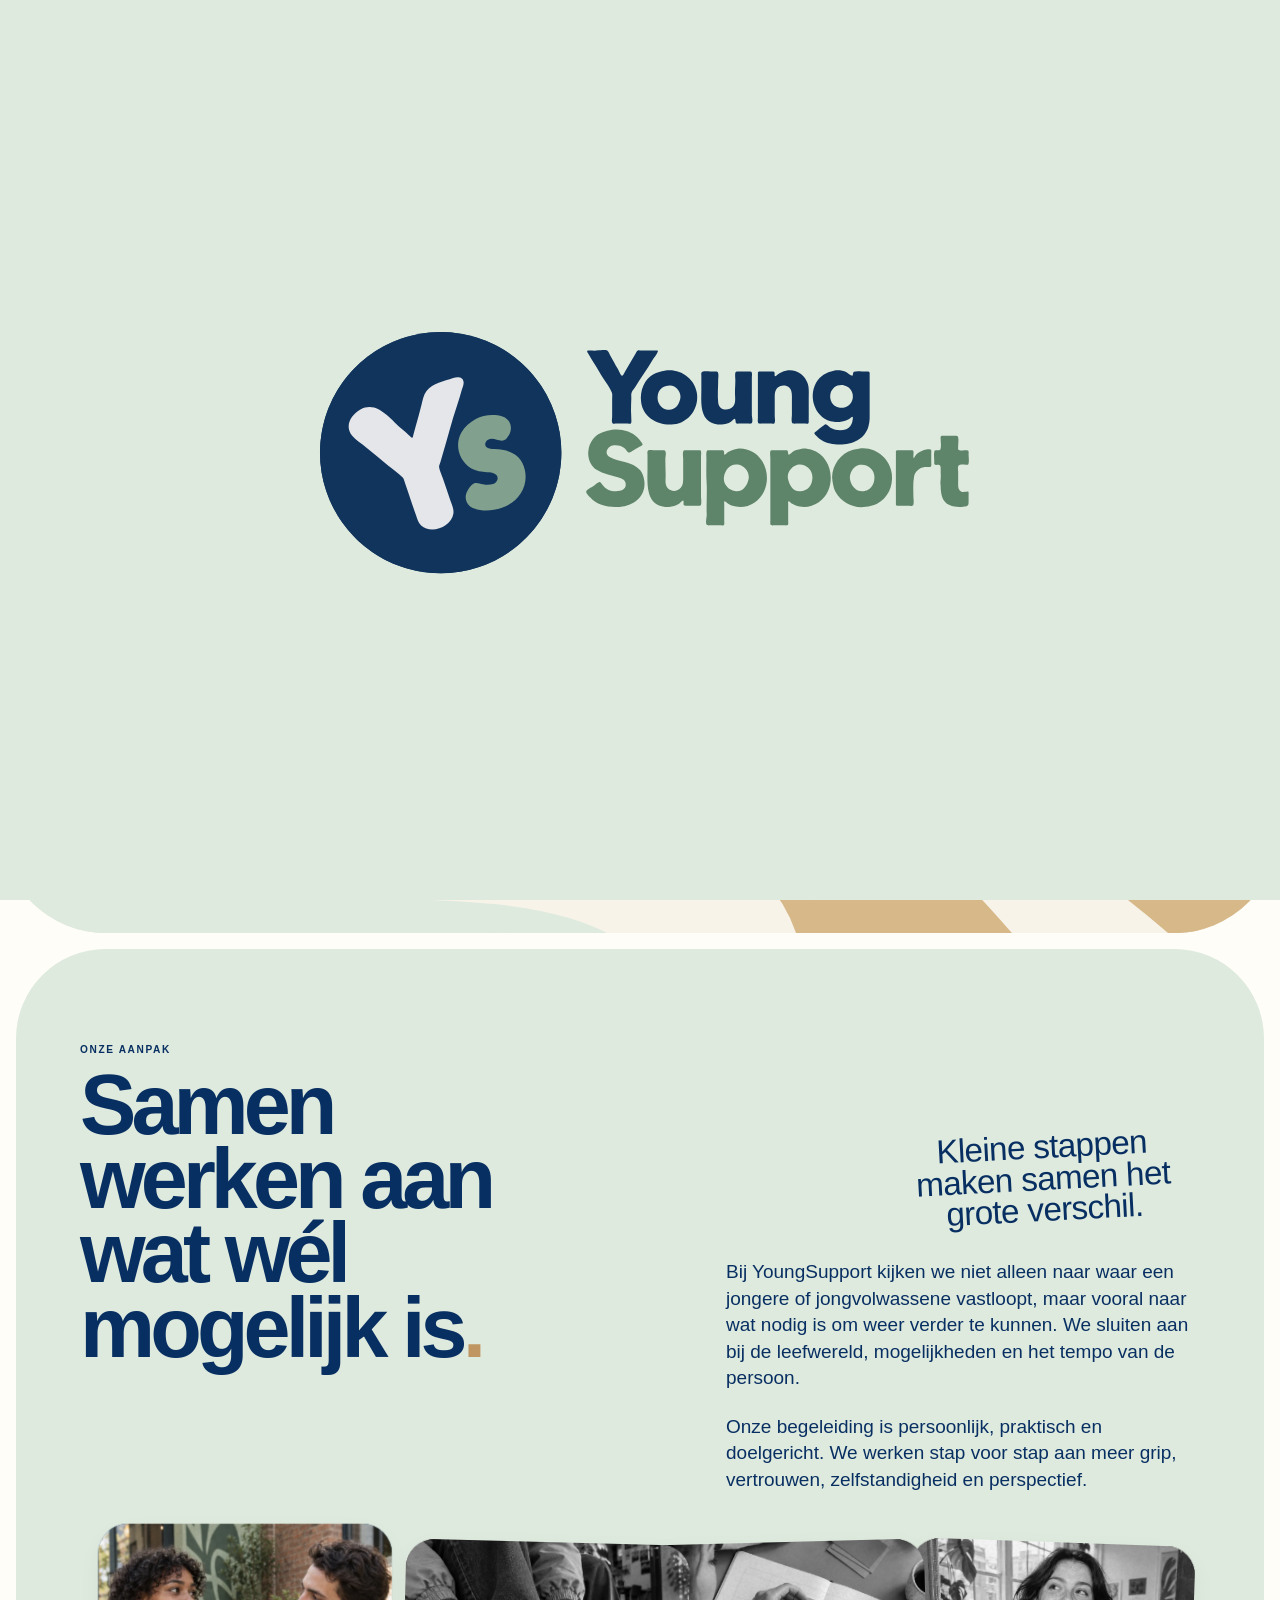
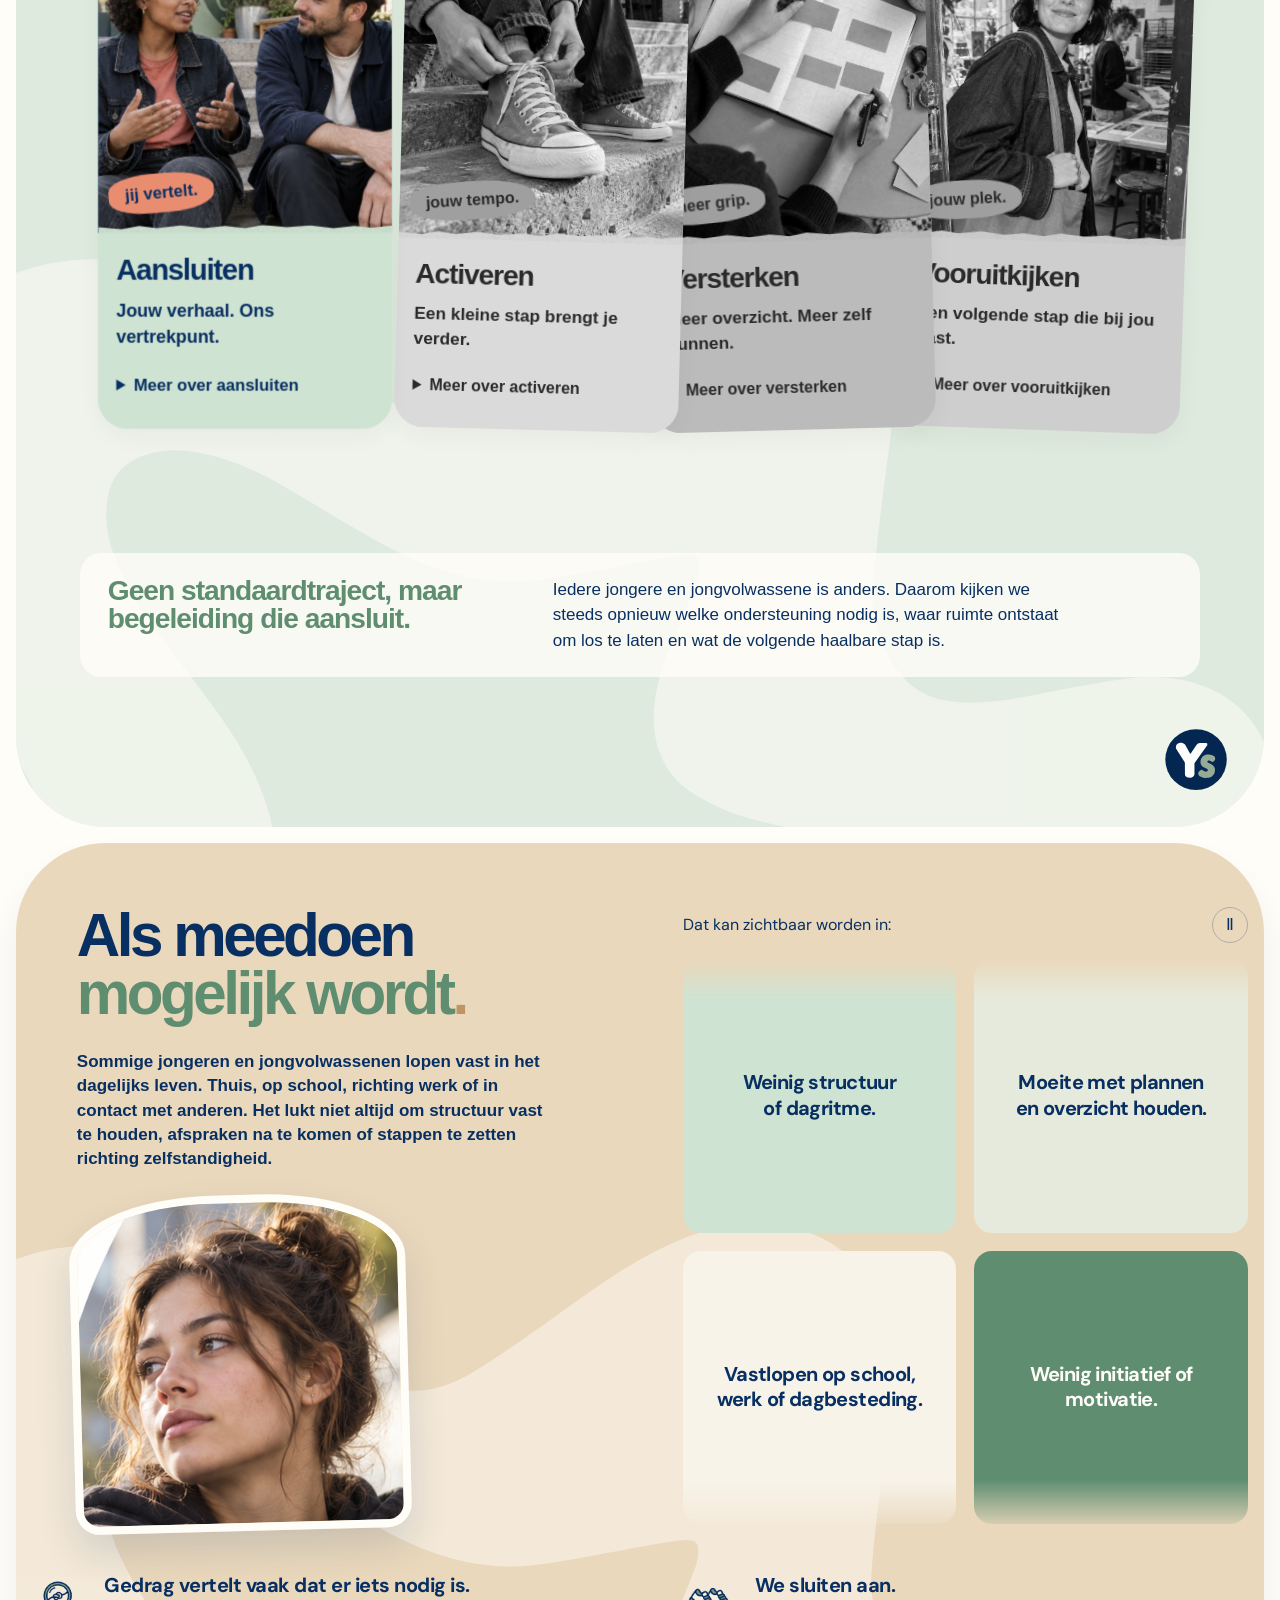
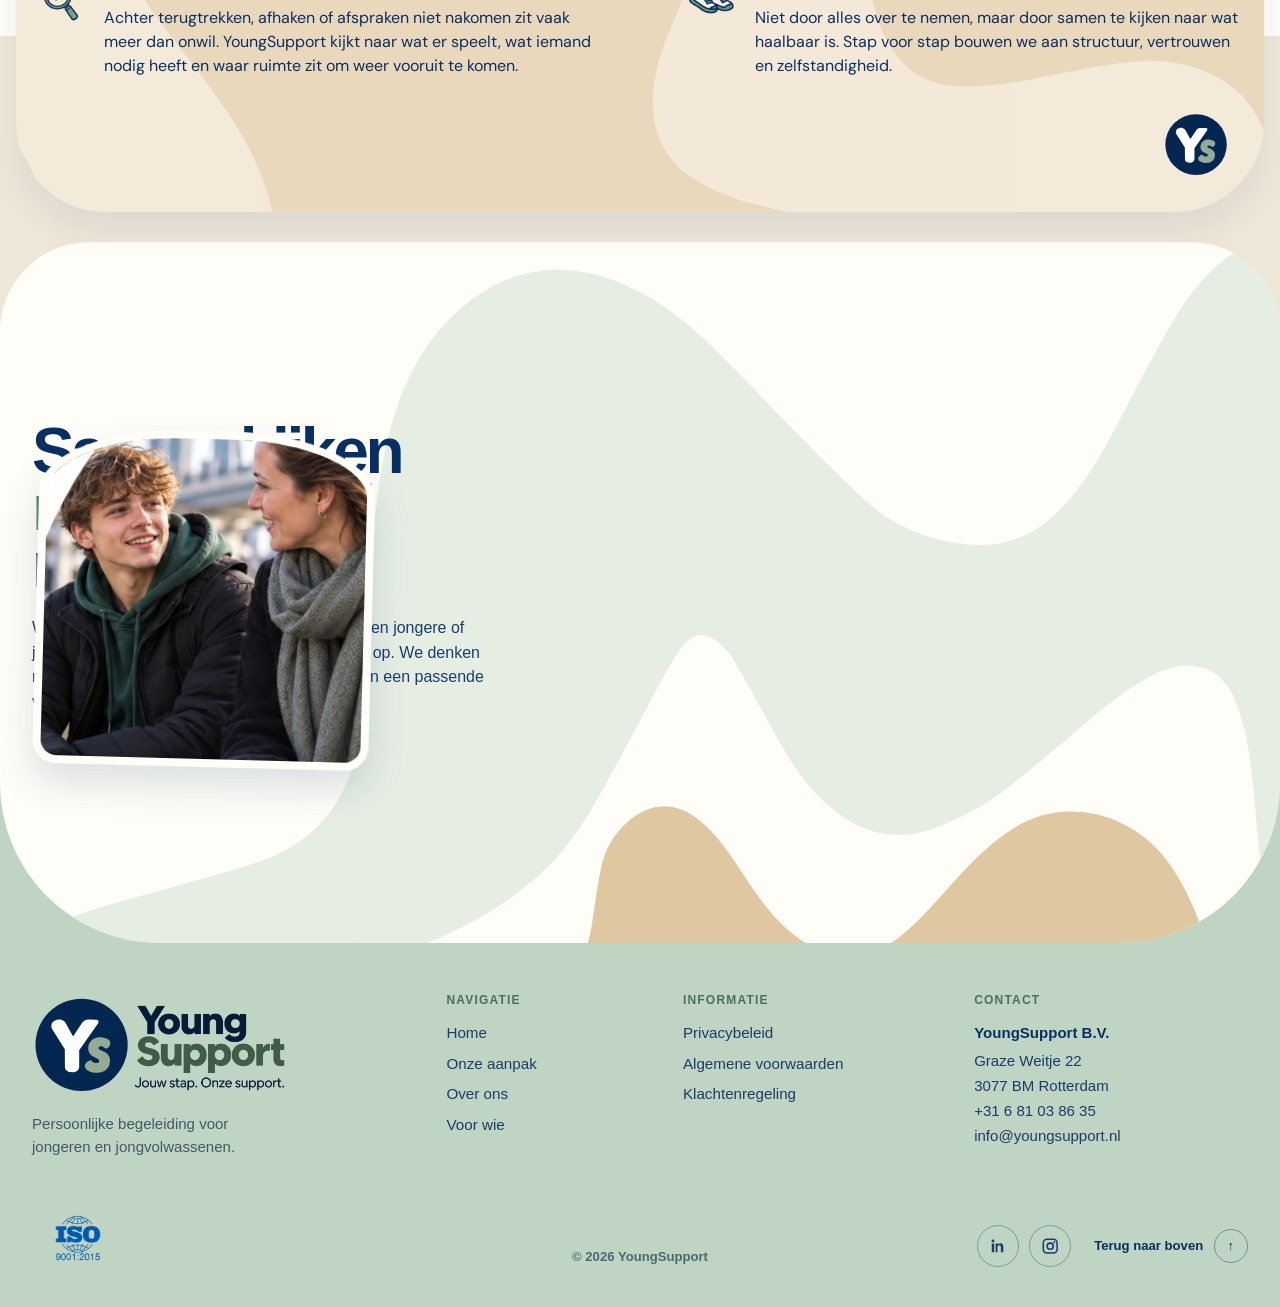
==== young-support-mockup/index.html @ cafa63e6 "Build dedicated mobile drilldown menu" ====
<!DOCTYPE html>

<html data-wf-domain="www.aardvarkbookclub.com" data-wf-page="696173cc00865d1b386e4b14" data-wf-site="696173cb00865d1b386e4af8" lang="en" class="w-mod-js lenis" style="--vw: 12.8px;"><head><meta http-equiv="Content-Type" content="text/html; charset=UTF-8"><style>.wf-force-outline-none[tabindex="-1"]:focus{outline:none;}</style><link href="https://cdn.prod.website-files.com/" rel="preconnect" crossorigin="anonymous"><title>Aardvark Book Club - Unbox stories worth talking about</title><meta content="Pick up to 3 new-release hardcovers every month, delivered right to your door. New releases, gorgeous hardcovers, and zero wandering the aisles required." name="description"><meta content="Aardvark Book Club - Unbox stories worth talking about" property="og:title"><meta content="Pick up to 3 new-release hardcovers every month, delivered right to your door. New releases, gorgeous hardcovers, and zero wandering the aisles required." property="og:description"><meta property="og:image" content="https://young-support-preview.darrylthompson.chatgpt.site/young-support-mockup/young-support-logo-combined-2080.png"><meta content="Aardvark Book Club - Unbox stories worth talking about" name="twitter:title"><meta content="Pick up to 3 new-release hardcovers every month, delivered right to your door. New releases, gorgeous hardcovers, and zero wandering the aisles required." name="twitter:description"><meta property="og:type" content="website"><meta content="summary_large_image" name="twitter:card"><meta content="width=device-width, initial-scale=1" name="viewport"><link href="./site-assets/aardvark-book-club.webflow.shared.3d9712638.min.css" rel="stylesheet" type="text/css" integrity="sha384-PZcSY44KCEXeHzu68xXqSZjOaSGpHbnz38Cj4+HyUYCsz0KguVizAeysXcFT3kyD" crossorigin="anonymous"><script type="text/javascript">!function(o,c){var n=c.documentElement,t=" w-mod-";n.className+=t+"js",("ontouchstart"in o||o.DocumentTouch&&c instanceof DocumentTouch)&&(n.className+=t+"touch")}(window,document);</script><link rel="icon" type="image/svg+xml" href="./young-support-favicon.svg?v=20260918"><link rel="apple-touch-icon" href="./young-support-logo-combined-2080.png"><script type="application/ld+json">
{
  "@context": "https://schema.org",
  "@type": "Organization",
  "name": "Aardvark Book Club",
  "description": "Pick up to 3 new-release hardcovers every month, delivered right to your door. New releases, gorgeous hardcovers, and zero wandering the aisles required.",
  "url": "/",
  "logo": {
    "@type": "ImageObject",
    "url": "https://cdn.prod.website-files.com/696173cb00865d1b386e4af8/696179694070e2fa9eca375f_logo.svg"
  },
  "image": {
    "@type": "ImageObject",
    "url": "https://cdn.prod.website-files.com/696173cb00865d1b386e4af8/69b9afc474f523151b7c0941_package-visual.webp"
  },
  "email": "info@aardvarkbookclub.com",
  "areaServed": [
    "US",
    "CA"
  ],
  "slogan": "Unbox stories worth talking about"
}
</script><link rel="stylesheet" href="./site-assets/54934.css">
<link rel="icon" type="image/svg+xml" href="./young-support-favicon.svg?v=20260914-large1">
<link rel="stylesheet" href="./ys-legal-transition.css?v=logo-continuity1">
<script src="./ys-legal-boot.js?v=20260915-close1"></script>
<link rel="stylesheet" href="./site-assets/lenis.css"><link rel="stylesheet" href="./ys-mockup.css?v=20260921-modular-menu-fill6"><link rel="stylesheet" href="./ys-approved-intro-v1.css?v=20260914-skip1"><link rel="stylesheet" href="./ys-footer.css?v=20260916-mobilephoto1"><link rel="stylesheet" href="./ys-hero-spacing.css?v=20260918-1"><script defer src="./ys-footer-motion.js?v=20260918-shared1"></script></head><body data-barba="wrapper" data-scrolling-started="true" data-page-theme="light"><div class="w-embed"><link rel="stylesheet" href="./site-assets/54934.css"></div><div data-transition-wrap="" class="transition"><div class="transition__shape"><svg xmlns="http://www.w3.org/2000/svg" viewBox="0 0 1080 1080" fill="none" preserveAspectRatio="none" class="transition__svg"><path d="M66.858-19C57.597 196.452 127.164 482.585 206.5 464.5c125.428-28.592 52.293-293.51 200.001-339 568.234-175-241.425 712.6 15.5 803.02C645 1007 629.398 499 810.5 499c113.398 0 106.54 189.465 164.235 429.52 48.005 199.72 89.415 213.09 105.265 173.78" stroke="currentColor" stroke-width="70%" stroke-linecap="round" stroke-linejoin="round" style="stroke-width: 8%; stroke-dashoffset: -3387.57; stroke-dasharray: 0px, 999999px;"></path></svg></div><div data-load-reset="" data-transition-logo="" class="transition__logo" style="opacity: 0; translate: none; rotate: none; scale: none; visibility: hidden; transform: rotate(64deg) scale(0, 0);"><svg xmlns="http://www.w3.org/2000/svg" fill="none" viewBox="0 0 300 300" width="100%" class="transition__logo-svg"><path fill="currentColor" d="m199.994 209.658-36.789-82.687c4.7-11.517 16.632-47.147 4.249-91.594a3.17 3.17 0 0 0-2.26-2.25c-1.085-.27-2.26 0-3.073.9-.362.45-9.943 10.167-16.903 23.214-9.672 17.995-9.491 33.2.452 44.177 10.937 11.967 11.479 20.334 10.846 24.113l-2.079.18c-3.705-7.917-16.089-30.231-46.912-51.825-.813-.54-1.807-.63-2.621-.27-.904.36-1.446 1.26-1.536 2.16-1.176 14.395 2.711 42.377 25.851 45.796 14.553 2.16 19.434 6.299 20.97 8.008-.452 3.059-1.536 7.018-3.706 12.147l-27.297 62.442h-.091c-.09.36-.271.72-.452 1.08l-.361.72c-4.339 9.267-19.976 25.373-26.213 31.671-1.537 1.619-2.621 2.699-2.983 3.149-.361.45-1.446 2.159.633 4.409 2.892 3.149 11.931 7.108 16.179 4.139 1.266-.9 1.989-1.8 2.803-2.88 2.35-3.059 15.004-17.095 35.342-34.73 0 0 6.598-8.188 16.631-9.447h6.056c4.52 0 8.135 1.079 10.214 5.668l3.345 7.648c3.163 7.288 3.163 11.247-7.502 12.956v4.859h43.658v-4.679c-8.859-1.619-10.757-6.478-16.451-19.074m-49.624-27.263c-4.7 0-8.587-3.779-8.587-8.547 0-4.679 3.796-8.548 8.587-8.548 4.7 0 8.587 3.779 8.587 8.548 0 4.678-3.887 8.547-8.587 8.547" style="stroke-width: 8%; stroke-dashoffset: -856.998; stroke-dasharray: 0px, 999999px;"></path><path fill="currentColor" fill-rule="evenodd" d="M153.456 0C238.208 0 300 69.006 300 154.128 300 239.251 238.208 300 153.456 300 68.705 300 0 239.251 0 154.128 0 69.006 68.705 0 153.456 0m85.715 58.863c-51.815-50.528-135.876-51.577-186.636 0S7.633 188.921 59.447 239.45c51.814 50.526 138.641 59.833 189.401 8.256s42.137-138.316-9.677-188.843" clip-rule="evenodd" style="stroke-width: 8%; stroke-dashoffset: -1774.4; stroke-dasharray: 0px, 999999px;"></path></svg></div></div><div data-barba="container" class="page-wrapper" style="opacity: 1; visibility: inherit;"><header data-load-reset="" data-header="" class="header" style="opacity: 1; translate: none; rotate: none; scale: none; transform: translate(0px, 0px);"><div class="header__inner"><div class="header__title"><a href="#top" aria-current="page" class="header__title-link w-inline-block w--current" data-barba-prevent="all"><img width="234" height="59" alt="Aardvark Book Club Logo" src="./site-assets/696179694070e2fa9eca375f_logo.svg" loading="eager" class="header__title-logo"></a></div><nav class="header__nav"><ul role="list" class="header__nav-list w-list-unstyled"><li class="header__nav-list-item"><a data-barba-update="" data-button="" href="./aanmelden/" class="button w-inline-block"><span class="button__bg"></span><span class="button__inner"><span data-button-text="" class="button__text" aria-label="All Books"><span class="split-char" aria-hidden="true" style="translate: none; rotate: none; scale: none; will-change: transform; transform-origin: 50% 50%; transform: translate(0px, 0px); display: inline-block;">A</span><span class="split-char" aria-hidden="true" style="translate: none; rotate: none; scale: none; will-change: transform; transform-origin: 50% 50%; transform: translate(0px, 0px); display: inline-block;">l</span><span class="split-char" aria-hidden="true" style="translate: none; rotate: none; scale: none; will-change: transform; transform-origin: 50% 50%; transform: translate(0px, 0px); display: inline-block;">l</span> <span class="split-char" aria-hidden="true" style="translate: none; rotate: none; scale: none; will-change: transform; transform-origin: 50% 50%; transform: translate(0px, 0px); display: inline-block;">B</span><span class="split-char" aria-hidden="true" style="translate: none; rotate: none; scale: none; will-change: transform; transform-origin: 50% 50%; transform: translate(0px, 0px); display: inline-block;">o</span><span class="split-char" aria-hidden="true" style="translate: none; rotate: none; scale: none; will-change: transform; transform-origin: 50% 50%; transform: translate(0px, 0px); display: inline-block;">o</span><span class="split-char" aria-hidden="true" style="translate: none; rotate: none; scale: none; will-change: transform; transform-origin: 50% 50%; transform: translate(0px, 0px); display: inline-block;">k</span><span class="split-char" aria-hidden="true" style="translate: none; rotate: none; scale: none; will-change: transform; transform-origin: 50% 50%; transform: translate(0px, 0px); display: inline-block;">s</span></span></span></a></li><li class="header__nav-list-item"><a data-barba-update="" data-button="" href="./aanmelden/" class="button w-inline-block"><span class="button__bg"></span><span class="button__inner"><span data-button-text="" class="button__text" aria-label="Gifting"><span class="split-char" aria-hidden="true" style="translate: none; rotate: none; scale: none; will-change: transform; transform-origin: 50% 50%; transform: translate(0px, 0px); display: inline-block;">G</span><span class="split-char" aria-hidden="true" style="translate: none; rotate: none; scale: none; will-change: transform; transform-origin: 50% 50%; transform: translate(0px, 0px); display: inline-block;">i</span><span class="split-char" aria-hidden="true" style="translate: none; rotate: none; scale: none; will-change: transform; transform-origin: 50% 50%; transform: translate(0px, 0px); display: inline-block;">f</span><span class="split-char" aria-hidden="true" style="translate: none; rotate: none; scale: none; will-change: transform; transform-origin: 50% 50%; transform: translate(0px, 0px); display: inline-block;">t</span><span class="split-char" aria-hidden="true" style="translate: none; rotate: none; scale: none; will-change: transform; transform-origin: 50% 50%; transform: translate(0px, 0px); display: inline-block;">i</span><span class="split-char" aria-hidden="true" style="translate: none; rotate: none; scale: none; will-change: transform; transform-origin: 50% 50%; transform: translate(0px, 0px); display: inline-block;">n</span><span class="split-char" aria-hidden="true" style="translate: none; rotate: none; scale: none; will-change: transform; transform-origin: 50% 50%; transform: translate(0px, 0px); display: inline-block;">g</span></span></span></a></li><li class="header__nav-list-item"><a data-barba-update="" data-button="" href="./aanmelden/" class="button w-inline-block"><span class="button__bg"></span><span class="button__inner"><span data-button-text="" class="button__text" aria-label="FAQ"><span class="split-char" aria-hidden="true" style="translate: none; rotate: none; scale: none; will-change: transform; transform-origin: 50% 50%; transform: translate(0px, 0px); display: inline-block;">F</span><span class="split-char" aria-hidden="true" style="translate: none; rotate: none; scale: none; will-change: transform; transform-origin: 50% 50%; transform: translate(0px, 0px); display: inline-block;">A</span><span class="split-char" aria-hidden="true" style="translate: none; rotate: none; scale: none; will-change: transform; transform-origin: 50% 50%; transform: translate(0px, 0px); display: inline-block;">Q</span></span></span></a></li><li class="header__nav-list-item"><a data-button-alt="" data-wf--button-alt--variant="base" href="./aanmelden/" target="_blank" class="button-alt w-inline-block"><span class="button-alt__text-wrap"><span class="button-alt__bg"></span><span class="button-alt__text-outer"><span data-button-alt-text="" class="button-alt__text" aria-label="Log-in / Sign-up"><span class="split-char" aria-hidden="true" style="translate: none; rotate: none; scale: none; will-change: transform; transform-origin: 50% 50%; transform: translate(0px, 0px); display: inline-block;">L</span><span class="split-char" aria-hidden="true" style="translate: none; rotate: none; scale: none; will-change: transform; transform-origin: 50% 50%; transform: translate(0px, 0px); display: inline-block;">o</span><span class="split-char" aria-hidden="true" style="translate: none; rotate: none; scale: none; will-change: transform; transform-origin: 50% 50%; transform: translate(0px, 0px); display: inline-block;">g</span><span class="split-char" aria-hidden="true" style="translate: none; rotate: none; scale: none; will-change: transform; transform-origin: 50% 50%; transform: translate(0px, 0px); display: inline-block;">-</span><span class="split-char" aria-hidden="true" style="translate: none; rotate: none; scale: none; will-change: transform; transform-origin: 50% 50%; transform: translate(0px, 0px); display: inline-block;">i</span><span class="split-char" aria-hidden="true" style="translate: none; rotate: none; scale: none; will-change: transform; transform-origin: 50% 50%; transform: translate(0px, 0px); display: inline-block;">n</span> <span class="split-char" aria-hidden="true" style="translate: none; rotate: none; scale: none; will-change: transform; transform-origin: 50% 50%; transform: translate(0px, 0px); display: inline-block;">/</span> <span class="split-char" aria-hidden="true" style="translate: none; rotate: none; scale: none; will-change: transform; transform-origin: 50% 50%; transform: translate(0px, 0px); display: inline-block;">S</span><span class="split-char" aria-hidden="true" style="translate: none; rotate: none; scale: none; will-change: transform; transform-origin: 50% 50%; transform: translate(0px, 0px); display: inline-block;">i</span><span class="split-char" aria-hidden="true" style="translate: none; rotate: none; scale: none; will-change: transform; transform-origin: 50% 50%; transform: translate(0px, 0px); display: inline-block;">g</span><span class="split-char" aria-hidden="true" style="translate: none; rotate: none; scale: none; will-change: transform; transform-origin: 50% 50%; transform: translate(0px, 0px); display: inline-block;">n</span><span class="split-char" aria-hidden="true" style="translate: none; rotate: none; scale: none; will-change: transform; transform-origin: 50% 50%; transform: translate(0px, 0px); display: inline-block;">-</span><span class="split-char" aria-hidden="true" style="translate: none; rotate: none; scale: none; will-change: transform; transform-origin: 50% 50%; transform: translate(0px, 0px); display: inline-block;">u</span><span class="split-char" aria-hidden="true" style="translate: none; rotate: none; scale: none; will-change: transform; transform-origin: 50% 50%; transform: translate(0px, 0px); display: inline-block;">p</span></span></span></span><span class="button-alt__icon-wrap"><span class="button-alt__bg"></span><span class="button-alt__icon-outer"><svg xmlns="http://www.w3.org/2000/svg" width="100%" viewBox="0 0 14 13" fill="none" aria-hidden="true" class="button-alt__icon"><path d="M13.58 5.66v.845l-5.994 5.66-1.71-2.063a61.427 61.427 0 0 1 4.265-2.988l-.02-.078c-1.828.196-4.107.294-6.387.294H0V4.835h3.734c2.28 0 4.56.098 6.387.294l.02-.059a67.638 67.638 0 0 1-4.265-3.006L7.586 0l5.994 5.66Z" fill="currentColor"></path></svg></span></span></a></li></ul></nav><div class="header__sub"><ul role="list" class="header__sub-list w-list-unstyled"><li class="header__sub-list-item"><div class="lang-switch"><div class="w-locales-list"><div role="list" class="locales-list w-locales-items"><div data-button="" role="listitem" class="w-locales-item"><a data-button-text="" hreflang="en" href="./aanmelden/" aria-current="page" class="link w--current" aria-label="en"><span class="split-char" aria-hidden="true" style="translate: none; rotate: none; scale: none; will-change: transform; transform-origin: 50% 50%; transform: translate(0px, 0px); display: inline-block;">e</span><span class="split-char" aria-hidden="true" style="translate: none; rotate: none; scale: none; will-change: transform; transform-origin: 50% 50%; transform: translate(0px, 0px); display: inline-block;">n</span></a></div></div></div></div></li><li class="header__sub-list-item"><a aria-label="Go to Instagram" data-wf--button-social-instagram--variant="base" href="#" target="_blank" class="button-social w-inline-block"><div class="button-social__inner"><span class="button-social__bg"></span><span class="button-social__icon-outer"><svg xmlns="http://www.w3.org/2000/svg" viewBox="0 0 24 24" fill="none" width="100%" class="button-social__icon"><path d="M7.8 2h8.4C19.4 2 22 4.6 22 7.8v8.4a5.8 5.8 0 0 1-5.8 5.8H7.8C4.6 22 2 19.4 2 16.2V7.8A5.8 5.8 0 0 1 7.8 2Zm-.2 2A3.6 3.6 0 0 0 4 7.6v8.8C4 18.39 5.61 20 7.6 20h8.8a3.6 3.6 0 0 0 3.6-3.6V7.6C20 5.61 18.39 4 16.4 4H7.6Zm9.65 1.5a1.25 1.25 0 1 1 0 2.5 1.25 1.25 0 0 1 0-2.5ZM12 7a5 5 0 1 1 0 10 5 5 0 0 1 0-10Zm0 2a3 3 0 1 0 0 6 3 3 0 0 0 0-6Z" fill="currentColor"></path></svg></span></div></a></li><li class="header__sub-list-item"><a aria-label="Go to TikTok" data-wf--button-social-tiktok--variant="base" href="#" target="_blank" class="button-social w-inline-block"><div class="button-social__inner"><span class="button-social__bg"></span><span class="button-social__icon-outer"><svg xmlns="http://www.w3.org/2000/svg" viewBox="0 0 24 24" fill="none" width="100%" class="button-social__icon"><path d="M16.6 5.82A4.28 4.28 0 0 1 15.54 3h-3.09v12.4a2.59 2.59 0 0 1-2.59 2.5c-1.42 0-2.6-1.16-2.6-2.6 0-1.72 1.66-3.01 3.37-2.48V9.66c-3.45-.46-6.47 2.22-6.47 5.64 0 3.33 2.76 5.7 5.69 5.7 3.14 0 5.69-2.55 5.69-5.7V9.01a7.35 7.35 0 0 0 4.3 1.38V7.3s-1.88.09-3.24-1.48Z" fill="currentColor"></path></svg></span></div></a></li></ul></div><div class="header__menu-toggle"><button data-button-alt="" type="button" data-menu-toggle="" class="button-alt is--menu-toggle"><span class="button-alt__text-wrap"><span class="button-alt__bg"></span><span class="button-alt__text-outer"><span data-button-alt-text="" class="button-alt__text" aria-label="Menu"><span class="split-char" aria-hidden="true" style="translate: none; rotate: none; scale: none; will-change: transform; transform-origin: 50% 50%; transform: translate(0px, 0px); display: inline-block;">M</span><span class="split-char" aria-hidden="true" style="translate: none; rotate: none; scale: none; will-change: transform; transform-origin: 50% 50%; transform: translate(0px, 0px); display: inline-block;">e</span><span class="split-char" aria-hidden="true" style="translate: none; rotate: none; scale: none; will-change: transform; transform-origin: 50% 50%; transform: translate(0px, 0px); display: inline-block;">n</span><span class="split-char" aria-hidden="true" style="translate: none; rotate: none; scale: none; will-change: transform; transform-origin: 50% 50%; transform: translate(0px, 0px); display: inline-block;">u</span></span></span></span><span class="button-alt__icon-wrap"><span class="button-alt__bg"></span><span class="button-alt__icon-outer"><svg xmlns="http://www.w3.org/2000/svg" width="100%" fill="none" aria-hidden="true" class="button-alt__icon is--menu-toggle"><path stroke="currentColor" stroke-linecap="round" stroke-linejoin="round" stroke-width="2" d="M7 6h10M4 12h16H7m0 6h10"></path></svg></span></span></button></div></div></header><div data-menu="" data-lenis-prevent="" data-menu-open="" class="menu"><div class="menu__inner"><div class="menu__container"><div class="menu__bg"><svg xmlns="http://www.w3.org/2000/svg" width="100%" fill="none" viewBox="0 0 386 712" class="menu__bg-svg"><path fill="currentColor" d="M115.415-56.646c27.361-10.951 55.489-16.17 84.985-10.076 40.714 8.42 64.637 33.98 75.035 73.257 9.349 35.348 3.777 70.616-.769 105.961-4.86 37.766-10.042 75.565-12.734 113.514-1.993 28.09 5.481 54.869 20.638 79.162 14.419 23.106 34.405 37.375 61.693 41.433 30.041 4.465 59.172-.835 88.412-6.653 26.135-5.192 52.289-10.684 78.69-13.939 22.265-2.747 44.838-1.383 65.775 8.431 38.064 17.842 51.287 57.852 44.901 96.147-5.782 34.664-24.948 61.621-49.555 85.474-26.279 25.482-57.556 44.224-87.22 65.142-28.385 20.025-55.476 41.366-73.798 71.673-9.327 15.437-16.063 31.796-14.646 50.393 2.044 26.803 18.243 46.689 45.101 55.529a130 130 0 0 0 4.836 1.485l-139.704 55.662a1143 1143 0 0 1-16.076-9.954c-23.207-14.664-45.445-30.911-63.44-51.988-21.556-25.244-32.204-53.705-17.969-85.831 6.78-15.297 16.202-30.236 27.474-42.541 21.248-23.189 45.199-43.868 67.023-66.553 10.99-11.421 21.425-24.013 29.233-37.716 15.33-26.925 5.653-54.263-21.962-68.343-17.177-8.762-35.531-13.481-54.297-17.195-27.909-5.514-56.046-10.232-83.497-17.516-15.707-4.173-31.138-11.277-45.104-19.692-22.108-13.327-29.728-34.941-28.254-60.155 1.445-24.649 11.284-46.711 20.765-68.939 5.78-13.545 11.193-27.25 16.537-40.967 1.371-3.514 2.093-7.336 2.693-11.083 3.859-24.009-7.353-38.23-31.777-36.443-20.635 1.512-40.986 6.805-61.477 10.321-25.248 4.332-50.38 9.871-75.818 12.53-15.074 1.576-29.77 1.044-44.109-1.173V63.588q.326-.19.651-.383c28.317-16.804 55.126-36.258 81.9-55.513 33.66-24.207 67.019-48.8 105.864-64.338"></path></svg></div><div class="menu__content"><header class="menu__header"><a href="#top" aria-current="page" class="menu__header-title-link w-inline-block w--current" data-barba-prevent="all"><img width="234" height="59" alt="Aardvark Book Club Logo" src="./site-assets/696179694070e2fa9eca375f_logo.svg" loading="eager" class="menu__header-title-logo"></a><div class="menu__close"><button data-button-alt="" type="button" data-menu-close="" class="button-alt is--menu-toggle"><span class="button-alt__icon-wrap"><span class="button-alt__bg"></span><span class="button-alt__icon-outer"><svg xmlns="http://www.w3.org/2000/svg" width="100%" fill="none" aria-hidden="true" class="button-alt__icon is--menu-toggle"><path fill="currentColor" d="m12 13.4-4.9 4.9a.95.95 0 0 1-.7.275.95.95 0 0 1-.7-.275.95.95 0 0 1-.275-.7q0-.425.275-.7l4.9-4.9-4.9-4.9a.95.95 0 0 1-.275-.7q0-.425.275-.7a.95.95 0 0 1 .7-.275q.425 0 .7.275l4.9 4.9 4.9-4.9a.95.95 0 0 1 .7-.275q.425 0 .7.275a.95.95 0 0 1 .275.7.95.95 0 0 1-.275.7L13.4 12l4.9 4.9a.95.95 0 0 1 .275.7.95.95 0 0 1-.275.7.95.95 0 0 1-.7.275.95.95 0 0 1-.7-.275z"></path></svg></span></span></button></div></header><nav class="menu__nav"><ul role="list" class="menu__nav-list w-list-unstyled"><li class="menu__nav-list-item"><a data-button="" href="./aanmelden/" class="button w-inline-block"><span class="button__bg"></span><span class="button__inner"><span data-button-text="" class="button__text" aria-label="All Books"><span class="split-char" aria-hidden="true" style="translate: none; rotate: none; scale: none; will-change: transform; transform-origin: 50% 50%; transform: translate(0px, 0px); display: inline-block;">A</span><span class="split-char" aria-hidden="true" style="translate: none; rotate: none; scale: none; will-change: transform; transform-origin: 50% 50%; transform: translate(0px, 0px); display: inline-block;">l</span><span class="split-char" aria-hidden="true" style="translate: none; rotate: none; scale: none; will-change: transform; transform-origin: 50% 50%; transform: translate(0px, 0px); display: inline-block;">l</span> <span class="split-char" aria-hidden="true" style="translate: none; rotate: none; scale: none; will-change: transform; transform-origin: 50% 50%; transform: translate(0px, 0px); display: inline-block;">B</span><span class="split-char" aria-hidden="true" style="translate: none; rotate: none; scale: none; will-change: transform; transform-origin: 50% 50%; transform: translate(0px, 0px); display: inline-block;">o</span><span class="split-char" aria-hidden="true" style="translate: none; rotate: none; scale: none; will-change: transform; transform-origin: 50% 50%; transform: translate(0px, 0px); display: inline-block;">o</span><span class="split-char" aria-hidden="true" style="translate: none; rotate: none; scale: none; will-change: transform; transform-origin: 50% 50%; transform: translate(0px, 0px); display: inline-block;">k</span><span class="split-char" aria-hidden="true" style="translate: none; rotate: none; scale: none; will-change: transform; transform-origin: 50% 50%; transform: translate(0px, 0px); display: inline-block;">s</span></span></span></a></li><li class="menu__nav-list-item"><a data-button="" href="./aanmelden/" class="button w-inline-block"><span class="button__bg"></span><span class="button__inner"><span data-button-text="" class="button__text" aria-label="Gifting"><span class="split-char" aria-hidden="true" style="translate: none; rotate: none; scale: none; will-change: transform; transform-origin: 50% 50%; transform: translate(0px, 0px); display: inline-block;">G</span><span class="split-char" aria-hidden="true" style="translate: none; rotate: none; scale: none; will-change: transform; transform-origin: 50% 50%; transform: translate(0px, 0px); display: inline-block;">i</span><span class="split-char" aria-hidden="true" style="translate: none; rotate: none; scale: none; will-change: transform; transform-origin: 50% 50%; transform: translate(0px, 0px); display: inline-block;">f</span><span class="split-char" aria-hidden="true" style="translate: none; rotate: none; scale: none; will-change: transform; transform-origin: 50% 50%; transform: translate(0px, 0px); display: inline-block;">t</span><span class="split-char" aria-hidden="true" style="translate: none; rotate: none; scale: none; will-change: transform; transform-origin: 50% 50%; transform: translate(0px, 0px); display: inline-block;">i</span><span class="split-char" aria-hidden="true" style="translate: none; rotate: none; scale: none; will-change: transform; transform-origin: 50% 50%; transform: translate(0px, 0px); display: inline-block;">n</span><span class="split-char" aria-hidden="true" style="translate: none; rotate: none; scale: none; will-change: transform; transform-origin: 50% 50%; transform: translate(0px, 0px); display: inline-block;">g</span></span></span></a></li><li class="menu__nav-list-item"><a data-button="" href="./aanmelden/" class="button w-inline-block"><span class="button__bg"></span><span class="button__inner"><span data-button-text="" class="button__text" aria-label="FAQ"><span class="split-char" aria-hidden="true" style="translate: none; rotate: none; scale: none; will-change: transform; transform-origin: 50% 50%; transform: translate(0px, 0px); display: inline-block;">F</span><span class="split-char" aria-hidden="true" style="translate: none; rotate: none; scale: none; will-change: transform; transform-origin: 50% 50%; transform: translate(0px, 0px); display: inline-block;">A</span><span class="split-char" aria-hidden="true" style="translate: none; rotate: none; scale: none; will-change: transform; transform-origin: 50% 50%; transform: translate(0px, 0px); display: inline-block;">Q</span></span></span></a></li></ul></nav><footer class="menu__footer"><div class="menu__sub"><ul role="list" class="menu__sub-list w-list-unstyled"><li class="header__sub-list-item"><div class="lang-switch"><div class="w-locales-list"><div role="list" class="locales-list w-locales-items"><div data-button="" role="listitem" class="w-locales-item"><a data-button-text="" hreflang="en" href="./aanmelden/" aria-current="page" class="link w--current" aria-label="en"><span class="split-char" aria-hidden="true" style="translate: none; rotate: none; scale: none; will-change: transform; transform-origin: 50% 50%; transform: translate(0px, 0px); display: inline-block;">e</span><span class="split-char" aria-hidden="true" style="translate: none; rotate: none; scale: none; will-change: transform; transform-origin: 50% 50%; transform: translate(0px, 0px); display: inline-block;">n</span></a></div></div></div></div></li><li class="menu__sub-list-item"><a aria-label="Go to Instagram" data-wf--button-social-instagram--variant="base" href="#" target="_blank" class="button-social w-inline-block"><div class="button-social__inner"><span class="button-social__bg"></span><span class="button-social__icon-outer"><svg xmlns="http://www.w3.org/2000/svg" viewBox="0 0 24 24" fill="none" width="100%" class="button-social__icon"><path d="M7.8 2h8.4C19.4 2 22 4.6 22 7.8v8.4a5.8 5.8 0 0 1-5.8 5.8H7.8C4.6 22 2 19.4 2 16.2V7.8A5.8 5.8 0 0 1 7.8 2Zm-.2 2A3.6 3.6 0 0 0 4 7.6v8.8C4 18.39 5.61 20 7.6 20h8.8a3.6 3.6 0 0 0 3.6-3.6V7.6C20 5.61 18.39 4 16.4 4H7.6Zm9.65 1.5a1.25 1.25 0 1 1 0 2.5 1.25 1.25 0 0 1 0-2.5ZM12 7a5 5 0 1 1 0 10 5 5 0 0 1 0-10Zm0 2a3 3 0 1 0 0 6 3 3 0 0 0 0-6Z" fill="currentColor"></path></svg></span></div></a></li><li class="menu__sub-list-item"><a aria-label="Go to TikTok" data-wf--button-social-tiktok--variant="base" href="#" target="_blank" class="button-social w-inline-block"><div class="button-social__inner"><span class="button-social__bg"></span><span class="button-social__icon-outer"><svg xmlns="http://www.w3.org/2000/svg" viewBox="0 0 24 24" fill="none" width="100%" class="button-social__icon"><path d="M16.6 5.82A4.28 4.28 0 0 1 15.54 3h-3.09v12.4a2.59 2.59 0 0 1-2.59 2.5c-1.42 0-2.6-1.16-2.6-2.6 0-1.72 1.66-3.01 3.37-2.48V9.66c-3.45-.46-6.47 2.22-6.47 5.64 0 3.33 2.76 5.7 5.69 5.7 3.14 0 5.69-2.55 5.69-5.7V9.01a7.35 7.35 0 0 0 4.3 1.38V7.3s-1.88.09-3.24-1.48Z" fill="currentColor"></path></svg></span></div></a></li></ul></div><div class="menu__login"><a data-button-alt="" data-wf--button-alt--variant="base" href="./aanmelden/" target="_blank" class="button-alt w-inline-block"><span class="button-alt__text-wrap"><span class="button-alt__bg"></span><span class="button-alt__text-outer"><span data-button-alt-text="" class="button-alt__text" aria-label="Log-in / Sign-up"><span class="split-char" aria-hidden="true" style="translate: none; rotate: none; scale: none; will-change: transform; transform-origin: 50% 50%; transform: translate(0px, 0px); display: inline-block;">L</span><span class="split-char" aria-hidden="true" style="translate: none; rotate: none; scale: none; will-change: transform; transform-origin: 50% 50%; transform: translate(0px, 0px); display: inline-block;">o</span><span class="split-char" aria-hidden="true" style="translate: none; rotate: none; scale: none; will-change: transform; transform-origin: 50% 50%; transform: translate(0px, 0px); display: inline-block;">g</span><span class="split-char" aria-hidden="true" style="translate: none; rotate: none; scale: none; will-change: transform; transform-origin: 50% 50%; transform: translate(0px, 0px); display: inline-block;">-</span><span class="split-char" aria-hidden="true" style="translate: none; rotate: none; scale: none; will-change: transform; transform-origin: 50% 50%; transform: translate(0px, 0px); display: inline-block;">i</span><span class="split-char" aria-hidden="true" style="translate: none; rotate: none; scale: none; will-change: transform; transform-origin: 50% 50%; transform: translate(0px, 0px); display: inline-block;">n</span> <span class="split-char" aria-hidden="true" style="translate: none; rotate: none; scale: none; will-change: transform; transform-origin: 50% 50%; transform: translate(0px, 0px); display: inline-block;">/</span> <span class="split-char" aria-hidden="true" style="translate: none; rotate: none; scale: none; will-change: transform; transform-origin: 50% 50%; transform: translate(0px, 0px); display: inline-block;">S</span><span class="split-char" aria-hidden="true" style="translate: none; rotate: none; scale: none; will-change: transform; transform-origin: 50% 50%; transform: translate(0px, 0px); display: inline-block;">i</span><span class="split-char" aria-hidden="true" style="translate: none; rotate: none; scale: none; will-change: transform; transform-origin: 50% 50%; transform: translate(0px, 0px); display: inline-block;">g</span><span class="split-char" aria-hidden="true" style="translate: none; rotate: none; scale: none; will-change: transform; transform-origin: 50% 50%; transform: translate(0px, 0px); display: inline-block;">n</span><span class="split-char" aria-hidden="true" style="translate: none; rotate: none; scale: none; will-change: transform; transform-origin: 50% 50%; transform: translate(0px, 0px); display: inline-block;">-</span><span class="split-char" aria-hidden="true" style="translate: none; rotate: none; scale: none; will-change: transform; transform-origin: 50% 50%; transform: translate(0px, 0px); display: inline-block;">u</span><span class="split-char" aria-hidden="true" style="translate: none; rotate: none; scale: none; will-change: transform; transform-origin: 50% 50%; transform: translate(0px, 0px); display: inline-block;">p</span></span></span></span><span class="button-alt__icon-wrap"><span class="button-alt__bg"></span><span class="button-alt__icon-outer"><svg xmlns="http://www.w3.org/2000/svg" width="100%" viewBox="0 0 14 13" fill="none" aria-hidden="true" class="button-alt__icon"><path d="M13.58 5.66v.845l-5.994 5.66-1.71-2.063a61.427 61.427 0 0 1 4.265-2.988l-.02-.078c-1.828.196-4.107.294-6.387.294H0V4.835h3.734c2.28 0 4.56.098 6.387.294l.02-.059a67.638 67.638 0 0 1-4.265-3.006L7.586 0l5.994 5.66Z" fill="currentColor"></path></svg></span></span></a></div></footer></div></div><div class="menu__backdrop"></div></div></div><main class="main"><section data-intro-home="" class="hero is--bg-yellow"><div data-load-reset="" class="hero__container u-container" style="opacity: 1;"><div class="hero__inner"><div data-hero-content="" class="hero__content"><div class="hero__header"><h1 data-hero-title="" class="hero__title u-heading-xxl" aria-label="Unbox stories worth talking about"><span class="split-word" aria-hidden="true" style="translate: none; rotate: none; scale: none; opacity: 1; transform-origin: 0% 0%; transform: translate(0px, 0px); display: inline-block; will-change: transform;">Unbox</span> <span class="split-word" aria-hidden="true" style="translate: none; rotate: none; scale: none; opacity: 1; transform-origin: 0% 0%; transform: translate(0px, 0px); display: inline-block; will-change: transform;">stories</span> <span class="split-word" aria-hidden="true" style="translate: none; rotate: none; scale: none; opacity: 1; transform-origin: 0% 0%; transform: translate(0px, 0px); display: inline-block; will-change: transform;">worth</span> <span class="split-word" aria-hidden="true" style="translate: none; rotate: none; scale: none; opacity: 1; transform-origin: 0% 0%; transform: translate(0px, 0px); display: inline-block; will-change: transform;">talking</span> <span class="split-word" aria-hidden="true" style="translate: none; rotate: none; scale: none; opacity: 1; transform-origin: 0% 0%; transform: translate(0px, 0px); display: inline-block; will-change: transform;">about</span></h1><p data-hero-paragraph="" class="hero__paragraph u-paragraph-regular" style="translate: none; rotate: none; scale: none; transform: translate(0px, 0em); opacity: 1;">Join the book club that’s anything but traditional. Choose up to 3 new reads every month, delivered to your door. Then dive into the stories, and the conversations.</p></div><a data-button-alt="" data-wf--button-alt--variant="base" href="./aanmelden/" target="_blank" class="button-alt w-inline-block" style="translate: none; rotate: none; scale: none; transform: translate(0px, 0em); opacity: 1;"><span class="button-alt__text-wrap"><span class="button-alt__bg"></span><span class="button-alt__text-outer"><span data-button-alt-text="" class="button-alt__text" aria-label="Log-in / Sign-up now"><span class="split-char" aria-hidden="true" style="translate: none; rotate: none; scale: none; will-change: transform; transform-origin: 50% 50%; transform: translate(0px, 0px); display: inline-block;">L</span><span class="split-char" aria-hidden="true" style="translate: none; rotate: none; scale: none; will-change: transform; transform-origin: 50% 50%; transform: translate(0px, 0px); display: inline-block;">o</span><span class="split-char" aria-hidden="true" style="translate: none; rotate: none; scale: none; will-change: transform; transform-origin: 50% 50%; transform: translate(0px, 0px); display: inline-block;">g</span><span class="split-char" aria-hidden="true" style="translate: none; rotate: none; scale: none; will-change: transform; transform-origin: 50% 50%; transform: translate(0px, 0px); display: inline-block;">-</span><span class="split-char" aria-hidden="true" style="translate: none; rotate: none; scale: none; will-change: transform; transform-origin: 50% 50%; transform: translate(0px, 0px); display: inline-block;">i</span><span class="split-char" aria-hidden="true" style="translate: none; rotate: none; scale: none; will-change: transform; transform-origin: 50% 50%; transform: translate(0px, 0px); display: inline-block;">n</span> <span class="split-char" aria-hidden="true" style="translate: none; rotate: none; scale: none; will-change: transform; transform-origin: 50% 50%; transform: translate(0px, 0px); display: inline-block;">/</span> <span class="split-char" aria-hidden="true" style="translate: none; rotate: none; scale: none; will-change: transform; transform-origin: 50% 50%; transform: translate(0px, 0px); display: inline-block;">S</span><span class="split-char" aria-hidden="true" style="translate: none; rotate: none; scale: none; will-change: transform; transform-origin: 50% 50%; transform: translate(0px, 0px); display: inline-block;">i</span><span class="split-char" aria-hidden="true" style="translate: none; rotate: none; scale: none; will-change: transform; transform-origin: 50% 50%; transform: translate(0px, 0px); display: inline-block;">g</span><span class="split-char" aria-hidden="true" style="translate: none; rotate: none; scale: none; will-change: transform; transform-origin: 50% 50%; transform: translate(0px, 0px); display: inline-block;">n</span><span class="split-char" aria-hidden="true" style="translate: none; rotate: none; scale: none; will-change: transform; transform-origin: 50% 50%; transform: translate(0px, 0px); display: inline-block;">-</span><span class="split-char" aria-hidden="true" style="translate: none; rotate: none; scale: none; will-change: transform; transform-origin: 50% 50%; transform: translate(0px, 0px); display: inline-block;">u</span><span class="split-char" aria-hidden="true" style="translate: none; rotate: none; scale: none; will-change: transform; transform-origin: 50% 50%; transform: translate(0px, 0px); display: inline-block;">p</span> <span class="split-char" aria-hidden="true" style="translate: none; rotate: none; scale: none; will-change: transform; transform-origin: 50% 50%; transform: translate(0px, 0px); display: inline-block;">n</span><span class="split-char" aria-hidden="true" style="translate: none; rotate: none; scale: none; will-change: transform; transform-origin: 50% 50%; transform: translate(0px, 0px); display: inline-block;">o</span><span class="split-char" aria-hidden="true" style="translate: none; rotate: none; scale: none; will-change: transform; transform-origin: 50% 50%; transform: translate(0px, 0px); display: inline-block;">w</span></span></span></span><span class="button-alt__icon-wrap"><span class="button-alt__bg"></span><span class="button-alt__icon-outer"><svg xmlns="http://www.w3.org/2000/svg" width="100%" viewBox="0 0 14 13" fill="none" aria-hidden="true" class="button-alt__icon"><path d="M13.58 5.66v.845l-5.994 5.66-1.71-2.063a61.427 61.427 0 0 1 4.265-2.988l-.02-.078c-1.828.196-4.107.294-6.387.294H0V4.835h3.734c2.28 0 4.56.098 6.387.294l.02-.059a67.638 67.638 0 0 1-4.265-3.006L7.586 0l5.994 5.66Z" fill="currentColor"></path></svg></span></span></a><div class="hero__text-wrap"><div class="hero__text-outer"><p data-hero-handwritten-text="" class="hero__text u-handwritten-regular" aria-label="Shipping to the USA &amp; Canada"><span class="split-word" aria-hidden="true" style="display: inline-block;"><span class="split-char" aria-hidden="true" style="translate: none; rotate: none; scale: none; transform: translate(0em, 0em); opacity: 1; display: inline-block;">S</span><span class="split-char" aria-hidden="true" style="translate: none; rotate: none; scale: none; transform: translate(0em, 0em); opacity: 1; display: inline-block;">h</span><span class="split-char" aria-hidden="true" style="translate: none; rotate: none; scale: none; transform: translate(0em, 0em); opacity: 1; display: inline-block;">i</span><span class="split-char" aria-hidden="true" style="translate: none; rotate: none; scale: none; transform: translate(0em, 0em); opacity: 1; display: inline-block;">p</span><span class="split-char" aria-hidden="true" style="translate: none; rotate: none; scale: none; transform: translate(0em, 0em); opacity: 1; display: inline-block;">p</span><span class="split-char" aria-hidden="true" style="translate: none; rotate: none; scale: none; transform: translate(0em, 0em); opacity: 1; display: inline-block;">i</span><span class="split-char" aria-hidden="true" style="translate: none; rotate: none; scale: none; transform: translate(0em, 0em); opacity: 1; display: inline-block;">n</span><span class="split-char" aria-hidden="true" style="translate: none; rotate: none; scale: none; transform: translate(0em, 0em); opacity: 1; display: inline-block;">g</span></span> <span class="split-word" aria-hidden="true" style="display: inline-block;"><span class="split-char" aria-hidden="true" style="translate: none; rotate: none; scale: none; transform: translate(0em, 0em); opacity: 1; display: inline-block;">t</span><span class="split-char" aria-hidden="true" style="translate: none; rotate: none; scale: none; transform: translate(0em, 0em); opacity: 1; display: inline-block;">o</span></span> <span class="split-word" aria-hidden="true" style="display: inline-block;"><span class="split-char" aria-hidden="true" style="translate: none; rotate: none; scale: none; transform: translate(0em, 0em); opacity: 1; display: inline-block;">t</span><span class="split-char" aria-hidden="true" style="translate: none; rotate: none; scale: none; transform: translate(0em, 0em); opacity: 1; display: inline-block;">h</span><span class="split-char" aria-hidden="true" style="translate: none; rotate: none; scale: none; transform: translate(0em, 0em); opacity: 1; display: inline-block;">e</span></span> <span class="split-word" aria-hidden="true" style="display: inline-block;"><span class="split-char" aria-hidden="true" style="translate: none; rotate: none; scale: none; transform: translate(0em, 0em); opacity: 1; display: inline-block;">U</span><span class="split-char" aria-hidden="true" style="translate: none; rotate: none; scale: none; transform: translate(0em, 0em); opacity: 1; display: inline-block;">S</span><span class="split-char" aria-hidden="true" style="translate: none; rotate: none; scale: none; transform: translate(0em, 0em); opacity: 1; display: inline-block;">A</span></span> <span class="split-word" aria-hidden="true" style="display: inline-block;"><span class="split-char" aria-hidden="true" style="translate: none; rotate: none; scale: none; transform: translate(0em, 0em); opacity: 1; display: inline-block;">&amp;</span></span> <span class="split-word" aria-hidden="true" style="display: inline-block;"><span class="split-char" aria-hidden="true" style="translate: none; rotate: none; scale: none; transform: translate(0em, 0em); opacity: 1; display: inline-block;">C</span><span class="split-char" aria-hidden="true" style="translate: none; rotate: none; scale: none; transform: translate(0em, 0em); opacity: 1; display: inline-block;">a</span><span class="split-char" aria-hidden="true" style="translate: none; rotate: none; scale: none; transform: translate(0em, 0em); opacity: 1; display: inline-block;">n</span><span class="split-char" aria-hidden="true" style="translate: none; rotate: none; scale: none; transform: translate(0em, 0em); opacity: 1; display: inline-block;">a</span><span class="split-char" aria-hidden="true" style="translate: none; rotate: none; scale: none; transform: translate(0em, 0em); opacity: 1; display: inline-block;">d</span><span class="split-char" aria-hidden="true" style="translate: none; rotate: none; scale: none; transform: translate(0em, 0em); opacity: 1; display: inline-block;">a</span></span></p></div></div></div><div class="hero__visual"><img class="hero__visual-img" src="./site-assets/69b9afc474f523151b7c0941_package-visual.webp" width="630" height="789" alt="Aardvark Book Club Box" data-hero-visual="" sizes="(max-width: 767px) 100vw, 630px" loading="lazy" srcset="https://cdn.prod.website-files.com/696173cb00865d1b386e4af8/69b9afc474f523151b7c0941_package-visual-p-500.webp 500w, https://cdn.prod.website-files.com/696173cb00865d1b386e4af8/69b9afc474f523151b7c0941_package-visual-p-800.webp 800w, https://cdn.prod.website-files.com/696173cb00865d1b386e4af8/69b9afc474f523151b7c0941_package-visual-p-1080.webp 1080w, https://cdn.prod.website-files.com/696173cb00865d1b386e4af8/69b9afc474f523151b7c0941_package-visual.webp 1260w" style="translate: none; rotate: none; scale: none; transform: translate(0px, 0em) rotate(-21deg); opacity: 1;"></div></div></div><div data-hero-easter-egg="" class="hero__logo-easter-egg" style="opacity: 1;"><div data-pop-up="" data-wf--logo-pop-up--variant="left" class="pop-up"><button type="button" data-pop-up-button="" aria-label="Show Sign up" class="pop-up__button"><span class="pop-up__button-inner"><svg xmlns="http://www.w3.org/2000/svg" fill="none" viewBox="0 0 80 80" width="100%" class="pop-up__button-svg"><path fill="currentColor" d="m53.332 55.909-9.81-22.05c1.253-3.071 4.434-12.573 1.132-24.425a.845.845 0 0 0-.602-.6.82.82 0 0 0-.82.24c-.096.12-2.651 2.711-4.507 6.19-2.58 4.799-2.531 8.854.12 11.78 2.917 3.192 3.062 5.423 2.893 6.431l-.555.048c-.988-2.111-4.29-8.062-12.51-13.82a.734.734 0 0 0-.698-.072c-.242.096-.386.336-.41.576-.314 3.839.723 11.3 6.893 12.212 3.881.576 5.183 1.68 5.593 2.136-.121.816-.41 1.871-.989 3.239l-7.28 16.651h-.023a1.456 1.456 0 0 1-.12.288l-.097.192c-1.157 2.471-5.327 6.766-6.99 8.446-.41.431-.7.72-.796.84-.096.12-.385.575.169 1.175.771.84 3.182 1.895 4.315 1.104.337-.24.53-.48.747-.768.627-.816 4.001-4.559 9.424-9.261 0 0 1.76-2.184 4.435-2.52h1.616c1.205 0 2.169.288 2.723 1.512l.892 2.04c.844 1.943.844 2.998-2 3.454v1.296h11.642v-1.248c-2.363-.432-2.869-1.727-4.387-5.086Zm-13.233-7.27a2.284 2.284 0 0 1-2.29-2.28 2.284 2.284 0 0 1 2.29-2.279 2.284 2.284 0 0 1 2.29 2.28c0 1.247-1.037 2.279-2.29 2.279Z"></path><path fill="currentColor" fill-rule="evenodd" d="M40.922 0C63.522 0 80 18.401 80 41.1 80 63.8 63.522 80 40.922 80S0 63.8 0 41.1C0 18.402 18.321 0 40.922 0Zm22.857 15.697c-13.817-13.474-36.234-13.754-49.77 0C.473 29.45 2.035 50.379 15.852 63.853 29.67 77.327 52.823 79.81 66.36 66.055c13.537-13.754 11.237-36.884-2.58-50.358Z" clip-rule="evenodd"></path></svg></span></button><div class="pop-up__overlay"><div class="pop-up__overlay-inner"><div class="pop-up__overlay-bg-wrap"><div class="pop-up__overlay-ears"><svg xmlns="http://www.w3.org/2000/svg" fill="none" viewBox="0 0 44 45" width="100%" class="pop-up__overlay-left-ear"><path fill="currentColor" d="M1.335.198c.671-.316 1.5-.254 2.186.187C27.678 16.847 39.839 36.953 44 45h-6.048c-2.382-1.604-6.964-3.674-15.652-4.814C2.999 37.666-.665 14.174.09 2.04.152 1.28.589.515 1.335.198Z"></path></svg><svg xmlns="http://www.w3.org/2000/svg" fill="none" viewBox="0 0 29 80" width="100%" class="pop-up__overlay-right-ear"><path fill="currentColor" d="M19.388.879c.667-.771 1.647-1.018 2.559-.807.912.21 1.682.956 1.926 1.861C34.595 38.09 25.79 69.237 21.823 80h-4.188c-.17-4.22-2.739-13.318-10.975-22.064-8.493-9.099-8.88-21.913-1.063-37.23C11.221 9.603 19.091 1.266 19.388.879Z"></path></svg></div><div class="pop-up__overlay-bg"></div></div><div class="pop-up__overlay-content"><h3 class="pop-up__overlay-title u-heading-xs">Want to join the Club?</h3><div class="pop-up__overlay-content-action"><a data-button-alt="" data-wf--button-alt--variant="small" href="./aanmelden/" target="_blank" class="button-alt w-inline-block"><span class="button-alt__text-wrap"><span class="button-alt__bg"></span><span class="button-alt__text-outer"><span data-button-alt-text="" class="button-alt__text" aria-label="Sign-up now!"><span class="split-char" aria-hidden="true" style="translate: none; rotate: none; scale: none; will-change: transform; transform-origin: 50% 50%; transform: translate(0px, 0px); display: inline-block;">S</span><span class="split-char" aria-hidden="true" style="translate: none; rotate: none; scale: none; will-change: transform; transform-origin: 50% 50%; transform: translate(0px, 0px); display: inline-block;">i</span><span class="split-char" aria-hidden="true" style="translate: none; rotate: none; scale: none; will-change: transform; transform-origin: 50% 50%; transform: translate(0px, 0px); display: inline-block;">g</span><span class="split-char" aria-hidden="true" style="translate: none; rotate: none; scale: none; will-change: transform; transform-origin: 50% 50%; transform: translate(0px, 0px); display: inline-block;">n</span><span class="split-char" aria-hidden="true" style="translate: none; rotate: none; scale: none; will-change: transform; transform-origin: 50% 50%; transform: translate(0px, 0px); display: inline-block;">-</span><span class="split-char" aria-hidden="true" style="translate: none; rotate: none; scale: none; will-change: transform; transform-origin: 50% 50%; transform: translate(0px, 0px); display: inline-block;">u</span><span class="split-char" aria-hidden="true" style="translate: none; rotate: none; scale: none; will-change: transform; transform-origin: 50% 50%; transform: translate(0px, 0px); display: inline-block;">p</span> <span class="split-char" aria-hidden="true" style="translate: none; rotate: none; scale: none; will-change: transform; transform-origin: 50% 50%; transform: translate(0px, 0px); display: inline-block;">n</span><span class="split-char" aria-hidden="true" style="translate: none; rotate: none; scale: none; will-change: transform; transform-origin: 50% 50%; transform: translate(0px, 0px); display: inline-block;">o</span><span class="split-char" aria-hidden="true" style="translate: none; rotate: none; scale: none; will-change: transform; transform-origin: 50% 50%; transform: translate(0px, 0px); display: inline-block;">w</span><span class="split-char" aria-hidden="true" style="translate: none; rotate: none; scale: none; will-change: transform; transform-origin: 50% 50%; transform: translate(0px, 0px); display: inline-block;">!</span></span></span></span><span class="button-alt__icon-wrap"><span class="button-alt__bg"></span><span class="button-alt__icon-outer"><svg xmlns="http://www.w3.org/2000/svg" width="100%" viewBox="0 0 14 13" fill="none" aria-hidden="true" class="button-alt__icon"><path d="M13.58 5.66v.845l-5.994 5.66-1.71-2.063a61.427 61.427 0 0 1 4.265-2.988l-.02-.078c-1.828.196-4.107.294-6.387.294H0V4.835h3.734c2.28 0 4.56.098 6.387.294l.02-.059a67.638 67.638 0 0 1-4.265-3.006L7.586 0l5.994 5.66Z" fill="currentColor"></path></svg></span></span></a></div></div></div><div class="pop-up__overlay-target-zone"></div></div></div></div><div data-hero-bg-intro="" data-hero-bg="" data-load-reset="" class="hero__bg" style="opacity: 1; clip-path: ellipse(150% 130% at 100% 100%);"><svg xmlns="http://www.w3.org/2000/svg" fill="none" viewBox="0 0 1920 1403" data-background-animation="" data-background-animation-small="" class="hero__bg-svg is--desktop"><path d="M1695.07 151.632c64.24-31.904 131.73-7.088 176.11 42.102 40.17 44.528 55.82 98.753 61.56 156.949 6.14 62.16-2.03 123.84-5.58 185.677-3.39 59.179-3.64 118.025 17.39 174.679 10.72 28.85 25.42 55.218 51.77 73.069 37.97 25.728 81.74 25.202 122.06-1.291 30.97-20.344 55.08-47.559 77.62-76.157v264.039c-58.87 19.501-116.27 43.421-174.84 63.861-44.23 15.43-89.54 27.89-136.8 29.55-56.61 1.99-105.94-14-133.74-67.126-13.24-25.298-23.19-53.745-27.66-81.867-8.42-53.005-10.61-106.956-17.74-160.196-3.59-26.806-9.33-54.115-19.35-79.093-19.69-49.067-66.48-65.165-114.61-43.224-29.94 13.641-55.74 33.151-80.62 54.275-37 31.428-73.18 64.005-112.05 92.942-22.25 16.551-48.12 29.623-74.19 39.345-41.28 15.384-78.24 2.614-110.36-26.124-31.39-28.102-50.42-64.67-70.05-100.935-11.96-22.103-24.51-43.883-37.17-65.587-3.23-5.562-7.57-10.586-11.94-15.365-27.98-30.646-58.88-30.767-82.42 3.757-19.89 29.17-34.427 61.976-51.488 93.082-21.019 38.326-40.302 77.781-63.758 114.584-39.329 61.713-97.979 101.491-163.715 129.981-59.999 26.005-121.922 47.501-182.611 71.931-42.824 17.23-83.179 39.5-118.338 69.59-34.021 29.14-59.637 64.2-65.374 110.44-3.776 30.48 4.892 57.48 24.129 81.15 36.407 44.77 86.741 62.81 141.012 73.57 59.97 11.89 120.728 11.08 181.378 12.17 61.192 1.09 122.363 2.43 181.917 18.66 37.051 10.09 72.202 24.64 102.005 49.74 39.753 33.48 57.763 73.94 57.933 120.19H226.533c-32.085-15.58-61.858-36.47-89.169-62.36-48.299-45.77-73.99-103.5-81.404-168.72-13.75-120.96 23.385-223.39 117.115-302.9 47.855-40.585 105.059-63.358 164.62-80.624 55.764-16.161 111.972-30.874 167.344-48.27 81.076-25.473 126.787-83.135 138.108-165.858 7.617-55.667 10.094-112.134 12.801-168.345 3.398-70.665 5.964-141.34 26.451-209.729 14.422-48.177 37.313-91.294 76.771-124.226 54.474-45.449 114.019-50.265 177.528-22.453 57.146 25.041 98.342 69.929 140.732 113.528 45.29 46.59 90.28 93.645 138.12 137.532 35.4 32.486 79.11 50.935 127.66 56.479 46.17 5.271 86.45-6.277 120.85-38.421 37.86-35.39 61.71-79.931 84.98-125.169 20.81-40.424 41.24-81.195 64.93-119.919 19.97-32.658 45.75-61.364 81.1-78.913" fill="currentColor" stroke="currentColor" data-svg-origin="1124.5938186645508 848.6748504638672" transform="matrix(0.99959,0.02862,-0.02862,0.99959,24.75016,-31.83792)" stroke-width="28.697226" style="translate: none; rotate: none; scale: none; transform-origin: 0px 0px; transform-box: fill-box;"></path><path d="M957.607 848.011c20.203-17.228 39.917-18.164 60.863-1.598 24.27 19.186 39.37 45.721 56.29 70.767 20.96 31.054 43.97 59.866 77.1 79.279 41.59 24.371 83.09 22.411 120.71-5.291 52.77-38.829 86.04-99.464 141.58-134.68 55.94-35.443 123.8-13.01 158.65 32.594 24.12 31.568 37.13 67.993 49.5 105.059 15.59 46.719 30.26 93.909 49.19 139.269 17.07 40.92 45.88 73.4 88.67 90.21 28.36 11.14 57.68 9.52 87.02 3.74 41.87-8.25 78.62-28.78 116.22-47.63 33.58-16.84 67.56-33.2 102.44-47.01 26.07-10.33 55.11-9.2 82.05-3.2 56.46 12.08 85.31 54.13 71.77 110.37-5.95 24.65-16.34 48.25-25.99 72.01l-200.78 210.09c-1.38 21.8-56.65 62.14-72.01 78.21-83.44-113.45-193.12-200.93-308.88-278.2-32.4-21.62-122-69.18-168.22-88.23-46.23-19.06-83.56-40.17-105.3-15.59-6.32 7.14-8.24 18.89-4.06 34.64 17.72 66.79 82.4 117.75 128.69 165.26 41.55 42.65 79.03 83.98 109.75 135.17 27.95 54.83 33.11 111.22.04 165.6-11.32 18.46-23.77 36.39-36.62 54.15h-398.04c11.97-17.53 23.77-35.16 35.19-53.04 51.48-80.58 72.49-167.09 44.19-261.54-17.6-58.74-55.7-101.56-103.96-136.93-77.07-56.49-164.4-70.38-256.68-58.91-90.677 11.28-180.716 36.61-272.653 33.39-53.175-1.87-76.339-50.6-54.608-99.18 12.558-28.06 37.122-45.2 63.16-59.83 65.899-37.02 146.081-33.01 217.687-51.68 64.376-16.8 100.398-59.8 109.708-125.523 3.03-21.431 6.031-42.89 10.139-64.133 3.621-18.691 12.243-34.869 27.194-47.613" fill="#F9A220" stroke="#F9A220" data-svg-origin="1372.2857055664062 1303.7606506347656" transform="matrix(0.99959,0.02862,-0.02862,0.99959,37.87627,-38.74028)" stroke-width="28.697226" style="translate: none; rotate: none; scale: none; transform-origin: 0px 0px; transform-box: fill-box;"></path></svg><svg xmlns="http://www.w3.org/2000/svg" fill="none" viewBox="0 0 402 874" class="hero__bg-svg is--mobile"><path d="M189.759 317.853c25.652-21.403 53.691-23.67 83.597-10.574 26.911 11.792 46.31 32.93 66.272 53.461 21.327 21.939 42.513 44.098 65.039 64.764A100 100 0 0 0 422 438.279v159.838c-9.837-1.862-19.006-7.076-27.461-14.641-14.783-13.233-23.743-30.453-32.984-47.531-5.632-10.408-11.546-20.664-17.503-30.884-1.525-2.619-3.567-4.985-5.625-7.236-13.174-14.431-27.725-14.489-38.812 1.769-9.366 13.736-16.212 29.185-24.246 43.833-9.898 18.048-18.977 36.628-30.022 53.958-18.521 29.061-46.139 47.792-77.095 61.208-28.254 12.246-57.414 22.369-85.992 33.874-20.166 8.115-39.169 18.597-55.725 32.769-16.02 13.72-28.084 30.233-30.785 52.008-1.778 14.352 2.303 27.067 11.362 38.211 17.145 21.084 40.847 29.577 66.404 34.644 28.239 5.6 56.85 5.22 85.41 5.73 28.815.513 57.621 1.146 85.665 8.788 17.447 4.754 34.001 11.605 48.035 23.424a91 91 0 0 1 7.403 6.959H-28V661.367c6.342-2.235 12.783-4.262 19.285-6.147 26.26-7.61 52.728-14.539 78.803-22.731 38.178-11.995 59.704-39.148 65.035-78.102 3.587-26.214 4.754-52.805 6.028-79.275 1.601-33.276 2.808-66.557 12.455-98.761 6.792-22.687 17.572-42.991 36.153-58.498" fill="currentColor" stroke="currentColor"></path><path d="M283.204 609.36c9.513-8.112 18.797-8.554 28.662-.753 11.425 9.035 18.539 21.531 26.503 33.325 9.871 14.623 20.709 28.191 36.309 37.333 16.136 9.457 32.242 10.494 47.322 3.269V895h-16.915c-8.518-26.74-26.169-46.384-48.396-62.676-36.293-26.602-77.416-33.146-120.871-27.742-29.518 3.67-58.748 9.716-88.226 13.803-13.235 1.836-26.807 2.388-40.167 1.919-25.04-.881-35.948-23.829-25.715-46.703 5.914-13.215 17.482-21.284 29.743-28.174 18.949-10.646 40.112-13.255 61.021-16.795 13.867-2.344 27.924-4.006 41.487-7.542 30.315-7.909 47.278-28.157 51.663-59.109 1.426-10.091 2.84-20.197 4.774-30.2 1.705-8.801 5.765-16.42 12.806-22.421" fill="#F9A220" stroke="#F9A220"></path></svg></div><div data-hero-sequence="" class="hero__sequence" data-sequence-init="true" style="translate: none; rotate: none; scale: none; transform: translate(0px, 0px); opacity: 1;"><div data-hero-sequence-element="" class="hero__sequence-element"></div></div></section><section class="books is--bg-white"><div class="books__container"><div class="books__inner"><div class="books__header"><div class="books__header-container u-container"><div class="books__header-content"><h2 class="books__title u-heading-l">Our Sept books</h2><p class="books__paragraph u-paragraph-large">We drop new books on the 1st of every month. Call us creatures of habit.</p></div></div><div class="books__text-wrap"><div class="books__text-outer"><p data-handwritten-text-inview="" class="book__text u-handwritten-regular" aria-label="Discover hidden gems and buzzy new releases"><span class="split-word" aria-hidden="true" style="display: inline-block;"><span class="split-char" aria-hidden="true" style="translate: none; rotate: none; scale: none; transform: translate(0em, 0em); opacity: 1; display: inline-block;">D</span><span class="split-char" aria-hidden="true" style="translate: none; rotate: none; scale: none; transform: translate(0em, 0em); opacity: 1; display: inline-block;">i</span><span class="split-char" aria-hidden="true" style="translate: none; rotate: none; scale: none; transform: translate(0em, 0em); opacity: 1; display: inline-block;">s</span><span class="split-char" aria-hidden="true" style="translate: none; rotate: none; scale: none; transform: translate(0em, 0em); opacity: 1; display: inline-block;">c</span><span class="split-char" aria-hidden="true" style="translate: none; rotate: none; scale: none; transform: translate(0em, 0em); opacity: 1; display: inline-block;">o</span><span class="split-char" aria-hidden="true" style="translate: none; rotate: none; scale: none; transform: translate(0em, 0em); opacity: 1; display: inline-block;">v</span><span class="split-char" aria-hidden="true" style="translate: none; rotate: none; scale: none; transform: translate(0em, 0em); opacity: 1; display: inline-block;">e</span><span class="split-char" aria-hidden="true" style="translate: none; rotate: none; scale: none; transform: translate(0em, 0em); opacity: 1; display: inline-block;">r</span></span> <span class="split-word" aria-hidden="true" style="display: inline-block;"><span class="split-char" aria-hidden="true" style="translate: none; rotate: none; scale: none; transform: translate(0em, 0em); opacity: 1; display: inline-block;">h</span><span class="split-char" aria-hidden="true" style="translate: none; rotate: none; scale: none; transform: translate(0em, 0em); opacity: 1; display: inline-block;">i</span><span class="split-char" aria-hidden="true" style="translate: none; rotate: none; scale: none; transform: translate(0em, 0em); opacity: 1; display: inline-block;">d</span><span class="split-char" aria-hidden="true" style="translate: none; rotate: none; scale: none; transform: translate(0em, 0em); opacity: 1; display: inline-block;">d</span><span class="split-char" aria-hidden="true" style="translate: none; rotate: none; scale: none; transform: translate(0em, 0em); opacity: 1; display: inline-block;">e</span><span class="split-char" aria-hidden="true" style="translate: none; rotate: none; scale: none; transform: translate(0em, 0em); opacity: 1; display: inline-block;">n</span></span> <span class="split-word" aria-hidden="true" style="display: inline-block;"><span class="split-char" aria-hidden="true" style="translate: none; rotate: none; scale: none; transform: translate(0em, 0em); opacity: 1; display: inline-block;">g</span><span class="split-char" aria-hidden="true" style="translate: none; rotate: none; scale: none; transform: translate(0em, 0em); opacity: 1; display: inline-block;">e</span><span class="split-char" aria-hidden="true" style="translate: none; rotate: none; scale: none; transform: translate(0em, 0em); opacity: 1; display: inline-block;">m</span><span class="split-char" aria-hidden="true" style="translate: none; rotate: none; scale: none; transform: translate(0em, 0em); opacity: 1; display: inline-block;">s</span></span> <span class="split-word" aria-hidden="true" style="display: inline-block;"><span class="split-char" aria-hidden="true" style="translate: none; rotate: none; scale: none; transform: translate(0em, 0em); opacity: 1; display: inline-block;">a</span><span class="split-char" aria-hidden="true" style="translate: none; rotate: none; scale: none; transform: translate(0em, 0em); opacity: 1; display: inline-block;">n</span><span class="split-char" aria-hidden="true" style="translate: none; rotate: none; scale: none; transform: translate(0em, 0em); opacity: 1; display: inline-block;">d</span></span> <span class="split-word" aria-hidden="true" style="display: inline-block;"><span class="split-char" aria-hidden="true" style="translate: none; rotate: none; scale: none; transform: translate(0em, 0em); opacity: 1; display: inline-block;">b</span><span class="split-char" aria-hidden="true" style="translate: none; rotate: none; scale: none; transform: translate(0em, 0em); opacity: 1; display: inline-block;">u</span><span class="split-char" aria-hidden="true" style="translate: none; rotate: none; scale: none; transform: translate(0em, 0em); opacity: 1; display: inline-block;">z</span><span class="split-char" aria-hidden="true" style="translate: none; rotate: none; scale: none; transform: translate(0em, 0em); opacity: 1; display: inline-block;">z</span><span class="split-char" aria-hidden="true" style="translate: none; rotate: none; scale: none; transform: translate(0em, 0em); opacity: 1; display: inline-block;">y</span></span> <span class="split-word" aria-hidden="true" style="display: inline-block;"><span class="split-char" aria-hidden="true" style="translate: none; rotate: none; scale: none; transform: translate(0em, 0em); opacity: 1; display: inline-block;">n</span><span class="split-char" aria-hidden="true" style="translate: none; rotate: none; scale: none; transform: translate(0em, 0em); opacity: 1; display: inline-block;">e</span><span class="split-char" aria-hidden="true" style="translate: none; rotate: none; scale: none; transform: translate(0em, 0em); opacity: 1; display: inline-block;">w</span></span> <span class="split-word" aria-hidden="true" style="display: inline-block;"><span class="split-char" aria-hidden="true" style="translate: none; rotate: none; scale: none; transform: translate(0em, 0em); opacity: 1; display: inline-block;">r</span><span class="split-char" aria-hidden="true" style="translate: none; rotate: none; scale: none; transform: translate(0em, 0em); opacity: 1; display: inline-block;">e</span><span class="split-char" aria-hidden="true" style="translate: none; rotate: none; scale: none; transform: translate(0em, 0em); opacity: 1; display: inline-block;">l</span><span class="split-char" aria-hidden="true" style="translate: none; rotate: none; scale: none; transform: translate(0em, 0em); opacity: 1; display: inline-block;">e</span><span class="split-char" aria-hidden="true" style="translate: none; rotate: none; scale: none; transform: translate(0em, 0em); opacity: 1; display: inline-block;">a</span><span class="split-char" aria-hidden="true" style="translate: none; rotate: none; scale: none; transform: translate(0em, 0em); opacity: 1; display: inline-block;">s</span><span class="split-char" aria-hidden="true" style="translate: none; rotate: none; scale: none; transform: translate(0em, 0em); opacity: 1; display: inline-block;">e</span><span class="split-char" aria-hidden="true" style="translate: none; rotate: none; scale: none; transform: translate(0em, 0em); opacity: 1; display: inline-block;">s</span></span></p></div></div></div><div class="books__content"><div class="w-dyn-list"><div role="list" class="w-dyn-items"><div role="listitem" class="w-dyn-item"><div data-books-slider="" class="books-slider"><div data-books-slider-controls="" class="books-slider__controls home"><button type="button" aria-label="Previous Slide" data-books-slider-control="" class="books-slider__controls-button is--previous is--disabled"><span class="books-slider__controls-button-bg"></span><span class="books-slider__controls-button-icon-wrap"><svg xmlns="http://www.w3.org/2000/svg" width="100%" viewBox="0 0 14 13" fill="none" aria-hidden="true" class="books-slider__controls-button-icon"><path d="M13.58 5.66v.845l-5.994 5.66-1.71-2.063a61.427 61.427 0 0 1 4.265-2.988l-.02-.078c-1.828.196-4.107.294-6.387.294H0V4.835h3.734c2.28 0 4.56.098 6.387.294l.02-.059a67.638 67.638 0 0 1-4.265-3.006L7.586 0l5.994 5.66Z" fill="currentColor"></path></svg></span></button><button type="button" aria-label="Next Slide" data-books-slider-control="" class="books-slider__controls-button is--next"><span class="books-slider__controls-button-bg"></span><span class="books-slider__controls-button-icon-wrap"><svg xmlns="http://www.w3.org/2000/svg" width="100%" viewBox="0 0 14 13" fill="none" aria-hidden="true" class="books-slider__controls-button-icon"><path d="M13.58 5.66v.845l-5.994 5.66-1.71-2.063a61.427 61.427 0 0 1 4.265-2.988l-.02-.078c-1.828.196-4.107.294-6.387.294H0V4.835h3.734c2.28 0 4.56.098 6.387.294l.02-.059a67.638 67.638 0 0 1-4.265-3.006L7.586 0l5.994 5.66Z" fill="currentColor"></path></svg></span></button></div><div class="books-slider__collection w-dyn-list"><div data-books-slider-wrapper="" role="list" class="books-slider__list w-dyn-items" style="cursor: grab;"><div data-check-contrast="" role="listitem" class="books-slider__list-item w-dyn-item" style="transform: translateX(-5.34665px);"><article data-books-slider-item="" class="books-slider__item" style="--book-slider-item-rotate: 1.9deg; will-change: transform; transform: translateY(2.80574%) rotate(1.52312deg);"><div class="books-slider__item-inner"><div data-check-contrast-bg="" style="background-color:#32225f" class="books-slider__item-bg"><div style="color:#32225f" class="books-slider__item-bg-ears"><svg xmlns="http://www.w3.org/2000/svg" fill="none" viewBox="0 0 44 45" width="100%" class="books-slider__item-bg-left-ear"><path fill="currentColor" d="M1.335.198c.671-.316 1.5-.254 2.186.187C27.678 16.847 39.839 36.953 44 45h-6.048c-2.382-1.604-6.964-3.674-15.652-4.814C2.999 37.666-.665 14.174.09 2.04.152 1.28.589.515 1.335.198Z"></path></svg><svg xmlns="http://www.w3.org/2000/svg" fill="none" viewBox="0 0 29 80" width="100%" class="books-slider__item-bg-right-ear"><path fill="currentColor" d="M19.388.879c.667-.771 1.647-1.018 2.559-.807.912.21 1.682.956 1.926 1.861C34.595 38.09 25.79 69.237 21.823 80h-4.188c-.17-4.22-2.739-13.318-10.975-22.064-8.493-9.099-8.88-21.913-1.063-37.23C11.221 9.603 19.091 1.266 19.388.879Z"></path></svg></div><div style="background-color:#32225f" class="books-slider__item-bg-bottom"></div><div class="books-slider__item-cta"><div class="button-alt"><span class="button-alt__text-wrap"><span class="button-alt__bg"></span><span class="button-alt__text-outer"><span class="button-alt__text">Read more</span></span></span><span class="button-alt__icon-wrap"><span class="button-alt__bg"></span><span class="button-alt__icon-outer"><svg xmlns="http://www.w3.org/2000/svg" width="100%" viewBox="0 0 14 13" fill="none" aria-hidden="true" class="button-alt__icon"><path d="M13.58 5.66v.845l-5.994 5.66-1.71-2.063a61.427 61.427 0 0 1 4.265-2.988l-.02-.078c-1.828.196-4.107.294-6.387.294H0V4.835h3.734c2.28 0 4.56.098 6.387.294l.02-.059a67.638 67.638 0 0 1-4.265-3.006L7.586 0l5.994 5.66Z" fill="currentColor"></path></svg></span></span></div></div></div><div class="books-slider__item-container"><div class="books-slider__item-cover"><img src="./site-assets/6a95dd114588ec2d7b5f3852_earlymazywood.png" loading="lazy" alt="Mazywood" sizes="100vw" srcset="https://cdn.prod.website-files.com/69a33078e92fb49d85319481/6a95dd114588ec2d7b5f3852_earlymazywood-p-500.png 500w, https://cdn.prod.website-files.com/69a33078e92fb49d85319481/6a95dd114588ec2d7b5f3852_earlymazywood.png 643w" class="books-slider__item-img"></div><div class="books-slider__item-content"><div class="books-slider__item-text"><h3 data-check-contrast-text="" class="books-slider__item-title u-heading-s" style="color: rgb(255, 255, 255);">Mazywood</h3><div data-check-contrast-text="" class="books-slider__item-paragraph u-paragraph-small w-richtext" style="color: rgb(255, 255, 255);"><p><em>All the Sinners Bleed</em> meets <em>Erasure</em> in this literary thriller from the award-winning author of <em>The Reformatory </em>following the grandson of a famous Black actress who returns to his grandmother’s cabin retreat in the California mountains only to encounter the legacy of her rage born in Old Hollywood.</p></div></div><div class="books-slider__genre-list-wrap w-dyn-list"><div role="list" class="books-slider__genre-list w-dyn-items"><div role="listitem" class="books-slider__genre-list-item w-dyn-item"><span style="background-color:#ff9d00;color:black" class="tag-small"><span class="tag-small__text">Historical</span></span></div><div role="listitem" class="books-slider__genre-list-item w-dyn-item"><span style="background-color:hsla(0, 0.00%, 0.00%, 1.00);color:white" class="tag-small"><span class="tag-small__text">Horror</span></span></div><div role="listitem" class="books-slider__genre-list-item w-dyn-item"><span style="background-color:#e62701;color:white" class="tag-small"><span class="tag-small__text">Includes a Dog</span></span></div></div></div></div></div><a aria-label="Read more" href="./aanmelden/" class="books-slider__item-link w-inline-block"></a></div></article></div><div data-check-contrast="" role="listitem" class="books-slider__list-item w-dyn-item" style="transform: translateX(-5.34665px);"><article data-books-slider-item="" class="books-slider__item" style="--book-slider-item-rotate: -1.7deg; will-change: transform; transform: translateY(-2.63109%) rotate(-0.677705deg);"><div class="books-slider__item-inner"><div data-check-contrast-bg="" style="background-color:#6abf4c" class="books-slider__item-bg"><div style="color:#6abf4c" class="books-slider__item-bg-ears"><svg xmlns="http://www.w3.org/2000/svg" fill="none" viewBox="0 0 44 45" width="100%" class="books-slider__item-bg-left-ear"><path fill="currentColor" d="M1.335.198c.671-.316 1.5-.254 2.186.187C27.678 16.847 39.839 36.953 44 45h-6.048c-2.382-1.604-6.964-3.674-15.652-4.814C2.999 37.666-.665 14.174.09 2.04.152 1.28.589.515 1.335.198Z"></path></svg><svg xmlns="http://www.w3.org/2000/svg" fill="none" viewBox="0 0 29 80" width="100%" class="books-slider__item-bg-right-ear"><path fill="currentColor" d="M19.388.879c.667-.771 1.647-1.018 2.559-.807.912.21 1.682.956 1.926 1.861C34.595 38.09 25.79 69.237 21.823 80h-4.188c-.17-4.22-2.739-13.318-10.975-22.064-8.493-9.099-8.88-21.913-1.063-37.23C11.221 9.603 19.091 1.266 19.388.879Z"></path></svg></div><div style="background-color:#6abf4c" class="books-slider__item-bg-bottom"></div><div class="books-slider__item-cta"><div class="button-alt"><span class="button-alt__text-wrap"><span class="button-alt__bg"></span><span class="button-alt__text-outer"><span class="button-alt__text">Read more</span></span></span><span class="button-alt__icon-wrap"><span class="button-alt__bg"></span><span class="button-alt__icon-outer"><svg xmlns="http://www.w3.org/2000/svg" width="100%" viewBox="0 0 14 13" fill="none" aria-hidden="true" class="button-alt__icon"><path d="M13.58 5.66v.845l-5.994 5.66-1.71-2.063a61.427 61.427 0 0 1 4.265-2.988l-.02-.078c-1.828.196-4.107.294-6.387.294H0V4.835h3.734c2.28 0 4.56.098 6.387.294l.02-.059a67.638 67.638 0 0 1-4.265-3.006L7.586 0l5.994 5.66Z" fill="currentColor"></path></svg></span></span></div></div></div><div class="books-slider__item-container"><div class="books-slider__item-cover"><img src="./site-assets/6a95de8306c788ece7de135f_crone.png" loading="lazy" alt="Crone" sizes="100vw" srcset="https://cdn.prod.website-files.com/69a33078e92fb49d85319481/6a95de8306c788ece7de135f_crone-p-500.png 500w, https://cdn.prod.website-files.com/69a33078e92fb49d85319481/6a95de8306c788ece7de135f_crone.png 643w" class="books-slider__item-img"></div><div class="books-slider__item-content"><div class="books-slider__item-text"><h3 data-check-contrast-text="" class="books-slider__item-title u-heading-s" style="color: rgb(0, 0, 0);">Crone</h3><div data-check-contrast-text="" class="books-slider__item-paragraph u-paragraph-small w-richtext" style="color: rgb(0, 0, 0);"><p>A haunting, fearsome story of a father searching for his missing daughter and finding darkness—both human and not—at every turn, from the “mind-blowingly good” (Stephen King) author of <em>Coffin Moon </em>and <em>Fever House</em>.</p></div></div><div class="books-slider__genre-list-wrap w-dyn-list"><div role="list" class="books-slider__genre-list w-dyn-items"><div role="listitem" class="books-slider__genre-list-item w-dyn-item"><span style="background-color:hsla(0, 0.00%, 0.00%, 1.00);color:white" class="tag-small"><span class="tag-small__text">Horror</span></span></div></div></div></div></div><a aria-label="Read more" href="./aanmelden/" class="books-slider__item-link w-inline-block"></a></div></article></div><div data-check-contrast="" role="listitem" class="books-slider__list-item w-dyn-item" style="transform: translateX(-5.34665px);"><article data-books-slider-item="" class="books-slider__item" style="--book-slider-item-rotate: 3deg; will-change: transform; transform: translateY(-0.40598%) rotate(-0.329173deg);"><div class="books-slider__item-inner"><div data-check-contrast-bg="" style="background-color:black" class="books-slider__item-bg"><div style="color:black" class="books-slider__item-bg-ears"><svg xmlns="http://www.w3.org/2000/svg" fill="none" viewBox="0 0 44 45" width="100%" class="books-slider__item-bg-left-ear"><path fill="currentColor" d="M1.335.198c.671-.316 1.5-.254 2.186.187C27.678 16.847 39.839 36.953 44 45h-6.048c-2.382-1.604-6.964-3.674-15.652-4.814C2.999 37.666-.665 14.174.09 2.04.152 1.28.589.515 1.335.198Z"></path></svg><svg xmlns="http://www.w3.org/2000/svg" fill="none" viewBox="0 0 29 80" width="100%" class="books-slider__item-bg-right-ear"><path fill="currentColor" d="M19.388.879c.667-.771 1.647-1.018 2.559-.807.912.21 1.682.956 1.926 1.861C34.595 38.09 25.79 69.237 21.823 80h-4.188c-.17-4.22-2.739-13.318-10.975-22.064-8.493-9.099-8.88-21.913-1.063-37.23C11.221 9.603 19.091 1.266 19.388.879Z"></path></svg></div><div style="background-color:black" class="books-slider__item-bg-bottom"></div><div class="books-slider__item-cta"><div class="button-alt"><span class="button-alt__text-wrap"><span class="button-alt__bg"></span><span class="button-alt__text-outer"><span class="button-alt__text">Read more</span></span></span><span class="button-alt__icon-wrap"><span class="button-alt__bg"></span><span class="button-alt__icon-outer"><svg xmlns="http://www.w3.org/2000/svg" width="100%" viewBox="0 0 14 13" fill="none" aria-hidden="true" class="button-alt__icon"><path d="M13.58 5.66v.845l-5.994 5.66-1.71-2.063a61.427 61.427 0 0 1 4.265-2.988l-.02-.078c-1.828.196-4.107.294-6.387.294H0V4.835h3.734c2.28 0 4.56.098 6.387.294l.02-.059a67.638 67.638 0 0 1-4.265-3.006L7.586 0l5.994 5.66Z" fill="currentColor"></path></svg></span></span></div></div></div><div class="books-slider__item-container"><div class="books-slider__item-cover"><img src="./site-assets/6a95dfdce3d0286b64aa3e9c_thesecretdinner.png" loading="lazy" alt="The Secret Dinner" sizes="100vw" srcset="https://cdn.prod.website-files.com/69a33078e92fb49d85319481/6a95dfdce3d0286b64aa3e9c_thesecretdinner-p-500.png 500w, https://cdn.prod.website-files.com/69a33078e92fb49d85319481/6a95dfdce3d0286b64aa3e9c_thesecretdinner.png 643w" class="books-slider__item-img"></div><div class="books-slider__item-content"><div class="books-slider__item-text"><h3 data-check-contrast-text="" class="books-slider__item-title u-heading-s" style="color: rgb(255, 255, 255);">The Secret Dinner</h3><div data-check-contrast-text="" class="books-slider__item-paragraph u-paragraph-small w-richtext" style="color: rgb(255, 255, 255);"><p>Four childhood friends, eager for a taste of city life, swap rural Brazil for an apartment in Copacabana, Rio. But they have no idea of the fate that awaits them there…</p></div></div><div class="books-slider__genre-list-wrap w-dyn-list"><div role="list" class="books-slider__genre-list w-dyn-items"><div role="listitem" class="books-slider__genre-list-item w-dyn-item"><span style="background-color:#b6beff;color:black" class="tag-small"><span class="tag-small__text">Translated</span></span></div><div role="listitem" class="books-slider__genre-list-item w-dyn-item"><span style="background-color:hsla(0, 0.00%, 0.00%, 1.00);color:white" class="tag-small"><span class="tag-small__text">Horror</span></span></div><div role="listitem" class="books-slider__genre-list-item w-dyn-item"><span style="background-color:#3d3195;color:white" class="tag-small"><span class="tag-small__text">Thriller</span></span></div></div></div></div></div><a aria-label="Read more" href="./aanmelden/" class="books-slider__item-link w-inline-block"></a></div></article></div><div data-check-contrast="" role="listitem" class="books-slider__list-item w-dyn-item" style="transform: translateX(-5.34665px);"><article data-books-slider-item="" class="books-slider__item" style="--book-slider-item-rotate: -2.3deg; will-change: transform; transform: translateY(2.41528%) rotate(1.35491deg);"><div class="books-slider__item-inner"><div data-check-contrast-bg="" style="background-color:#c13a1f" class="books-slider__item-bg"><div style="color:#c13a1f" class="books-slider__item-bg-ears"><svg xmlns="http://www.w3.org/2000/svg" fill="none" viewBox="0 0 44 45" width="100%" class="books-slider__item-bg-left-ear"><path fill="currentColor" d="M1.335.198c.671-.316 1.5-.254 2.186.187C27.678 16.847 39.839 36.953 44 45h-6.048c-2.382-1.604-6.964-3.674-15.652-4.814C2.999 37.666-.665 14.174.09 2.04.152 1.28.589.515 1.335.198Z"></path></svg><svg xmlns="http://www.w3.org/2000/svg" fill="none" viewBox="0 0 29 80" width="100%" class="books-slider__item-bg-right-ear"><path fill="currentColor" d="M19.388.879c.667-.771 1.647-1.018 2.559-.807.912.21 1.682.956 1.926 1.861C34.595 38.09 25.79 69.237 21.823 80h-4.188c-.17-4.22-2.739-13.318-10.975-22.064-8.493-9.099-8.88-21.913-1.063-37.23C11.221 9.603 19.091 1.266 19.388.879Z"></path></svg></div><div style="background-color:#c13a1f" class="books-slider__item-bg-bottom"></div><div class="books-slider__item-cta"><div class="button-alt"><span class="button-alt__text-wrap"><span class="button-alt__bg"></span><span class="button-alt__text-outer"><span class="button-alt__text">Read more</span></span></span><span class="button-alt__icon-wrap"><span class="button-alt__bg"></span><span class="button-alt__icon-outer"><svg xmlns="http://www.w3.org/2000/svg" width="100%" viewBox="0 0 14 13" fill="none" aria-hidden="true" class="button-alt__icon"><path d="M13.58 5.66v.845l-5.994 5.66-1.71-2.063a61.427 61.427 0 0 1 4.265-2.988l-.02-.078c-1.828.196-4.107.294-6.387.294H0V4.835h3.734c2.28 0 4.56.098 6.387.294l.02-.059a67.638 67.638 0 0 1-4.265-3.006L7.586 0l5.994 5.66Z" fill="currentColor"></path></svg></span></span></div></div></div><div class="books-slider__item-container"><div class="books-slider__item-cover"><img src="./site-assets/6a95e0dc6d550cec545ea990_blacktail.png" loading="lazy" alt="Blacktail" sizes="100vw" srcset="https://cdn.prod.website-files.com/69a33078e92fb49d85319481/6a95e0dc6d550cec545ea990_blacktail-p-500.png 500w, https://cdn.prod.website-files.com/69a33078e92fb49d85319481/6a95e0dc6d550cec545ea990_blacktail.png 643w" class="books-slider__item-img"></div><div class="books-slider__item-content"><div class="books-slider__item-text"><h3 data-check-contrast-text="" class="books-slider__item-title u-heading-s" style="color: rgb(255, 255, 255);">Blacktail</h3><div data-check-contrast-text="" class="books-slider__item-paragraph u-paragraph-small w-richtext" style="color: rgb(255, 255, 255);"><p>The long-awaited second novel from the author of the cult hit <em>The Library at Mount Char</em>, a one-of-a-kind dark fantasy in which a wolf sets out on an epic journey of revenge.</p></div></div><div class="books-slider__genre-list-wrap w-dyn-list"><div role="list" class="books-slider__genre-list w-dyn-items"><div role="listitem" class="books-slider__genre-list-item w-dyn-item"><span style="background-color:#9e81e4;color:white" class="tag-small"><span class="tag-small__text">Fantasy</span></span></div><div role="listitem" class="books-slider__genre-list-item w-dyn-item"><span style="background-color:#e62701;color:white" class="tag-small"><span class="tag-small__text">Includes a Dog</span></span></div><div role="listitem" class="books-slider__genre-list-item w-dyn-item"><span style="background-color:#ffd2b6;color:black" class="tag-small"><span class="tag-small__text">Includes a Cat</span></span></div></div></div></div></div><a aria-label="Read more" href="./aanmelden/" class="books-slider__item-link w-inline-block"></a></div></article></div><div data-check-contrast="" role="listitem" class="books-slider__list-item w-dyn-item" style="transform: translateX(-5.34665px);"><article data-books-slider-item="" class="books-slider__item" style="--book-slider-item-rotate: 1.7deg; will-change: transform; transform: translateY(-5.29386%) rotate(-1.55165deg);"><div class="books-slider__item-inner"><div data-check-contrast-bg="" style="background-color:#00102c" class="books-slider__item-bg"><div style="color:#00102c" class="books-slider__item-bg-ears"><svg xmlns="http://www.w3.org/2000/svg" fill="none" viewBox="0 0 44 45" width="100%" class="books-slider__item-bg-left-ear"><path fill="currentColor" d="M1.335.198c.671-.316 1.5-.254 2.186.187C27.678 16.847 39.839 36.953 44 45h-6.048c-2.382-1.604-6.964-3.674-15.652-4.814C2.999 37.666-.665 14.174.09 2.04.152 1.28.589.515 1.335.198Z"></path></svg><svg xmlns="http://www.w3.org/2000/svg" fill="none" viewBox="0 0 29 80" width="100%" class="books-slider__item-bg-right-ear"><path fill="currentColor" d="M19.388.879c.667-.771 1.647-1.018 2.559-.807.912.21 1.682.956 1.926 1.861C34.595 38.09 25.79 69.237 21.823 80h-4.188c-.17-4.22-2.739-13.318-10.975-22.064-8.493-9.099-8.88-21.913-1.063-37.23C11.221 9.603 19.091 1.266 19.388.879Z"></path></svg></div><div style="background-color:#00102c" class="books-slider__item-bg-bottom"></div><div class="books-slider__item-cta"><div class="button-alt"><span class="button-alt__text-wrap"><span class="button-alt__bg"></span><span class="button-alt__text-outer"><span class="button-alt__text">Read more</span></span></span><span class="button-alt__icon-wrap"><span class="button-alt__bg"></span><span class="button-alt__icon-outer"><svg xmlns="http://www.w3.org/2000/svg" width="100%" viewBox="0 0 14 13" fill="none" aria-hidden="true" class="button-alt__icon"><path d="M13.58 5.66v.845l-5.994 5.66-1.71-2.063a61.427 61.427 0 0 1 4.265-2.988l-.02-.078c-1.828.196-4.107.294-6.387.294H0V4.835h3.734c2.28 0 4.56.098 6.387.294l.02-.059a67.638 67.638 0 0 1-4.265-3.006L7.586 0l5.994 5.66Z" fill="currentColor"></path></svg></span></span></div></div></div><div class="books-slider__item-container"><div class="books-slider__item-cover"><img src="./site-assets/6a95e1af249a44c6440815ef_scion.png" loading="lazy" alt="Scion" sizes="100vw" srcset="https://cdn.prod.website-files.com/69a33078e92fb49d85319481/6a95e1af249a44c6440815ef_scion-p-500.png 500w, https://cdn.prod.website-files.com/69a33078e92fb49d85319481/6a95e1af249a44c6440815ef_scion.png 643w" class="books-slider__item-img"></div><div class="books-slider__item-content"><div class="books-slider__item-text"><h3 data-check-contrast-text="" class="books-slider__item-title u-heading-s" style="color: rgb(255, 255, 255);">Scion</h3><div data-check-contrast-text="" class="books-slider__item-paragraph u-paragraph-small w-richtext" style="color: rgb(255, 255, 255);"><p><em>John Wick</em> meets <em>Ghost in the Shell </em>in this fast-paced cyberpunk thriller by the #1 <em>New York Times </em>bestselling author of <em>The Will of the Many </em>and <em>The Strength of the Few.</em></p></div></div><div class="books-slider__genre-list-wrap w-dyn-list"><div role="list" class="books-slider__genre-list w-dyn-items"><div role="listitem" class="books-slider__genre-list-item w-dyn-item"><span style="background-color:#00e500;color:black" class="tag-small"><span class="tag-small__text">Sci-Fi</span></span></div></div></div></div></div><a aria-label="Read more" href="./aanmelden/" class="books-slider__item-link w-inline-block"></a></div></article></div><div data-check-contrast="" role="listitem" class="books-slider__list-item w-dyn-item" style="transform: translateX(-5.34665px);"><article data-books-slider-item="" class="books-slider__item" style="--book-slider-item-rotate: -1.5deg; will-change: transform; transform: translateY(5.473%) rotate(1.49264deg);"><div class="books-slider__item-inner"><div data-check-contrast-bg="" style="background-color:#f26b22" class="books-slider__item-bg"><div style="color:#f26b22" class="books-slider__item-bg-ears"><svg xmlns="http://www.w3.org/2000/svg" fill="none" viewBox="0 0 44 45" width="100%" class="books-slider__item-bg-left-ear"><path fill="currentColor" d="M1.335.198c.671-.316 1.5-.254 2.186.187C27.678 16.847 39.839 36.953 44 45h-6.048c-2.382-1.604-6.964-3.674-15.652-4.814C2.999 37.666-.665 14.174.09 2.04.152 1.28.589.515 1.335.198Z"></path></svg><svg xmlns="http://www.w3.org/2000/svg" fill="none" viewBox="0 0 29 80" width="100%" class="books-slider__item-bg-right-ear"><path fill="currentColor" d="M19.388.879c.667-.771 1.647-1.018 2.559-.807.912.21 1.682.956 1.926 1.861C34.595 38.09 25.79 69.237 21.823 80h-4.188c-.17-4.22-2.739-13.318-10.975-22.064-8.493-9.099-8.88-21.913-1.063-37.23C11.221 9.603 19.091 1.266 19.388.879Z"></path></svg></div><div style="background-color:#f26b22" class="books-slider__item-bg-bottom"></div><div class="books-slider__item-cta"><div class="button-alt"><span class="button-alt__text-wrap"><span class="button-alt__bg"></span><span class="button-alt__text-outer"><span class="button-alt__text">Read more</span></span></span><span class="button-alt__icon-wrap"><span class="button-alt__bg"></span><span class="button-alt__icon-outer"><svg xmlns="http://www.w3.org/2000/svg" width="100%" viewBox="0 0 14 13" fill="none" aria-hidden="true" class="button-alt__icon"><path d="M13.58 5.66v.845l-5.994 5.66-1.71-2.063a61.427 61.427 0 0 1 4.265-2.988l-.02-.078c-1.828.196-4.107.294-6.387.294H0V4.835h3.734c2.28 0 4.56.098 6.387.294l.02-.059a67.638 67.638 0 0 1-4.265-3.006L7.586 0l5.994 5.66Z" fill="currentColor"></path></svg></span></span></div></div></div><div class="books-slider__item-container"><div class="books-slider__item-cover"><img src="./site-assets/6a95e2a5395f8a9419ddc227_fruitfly.png" loading="lazy" alt="Fruit Fly" sizes="100vw" srcset="https://cdn.prod.website-files.com/69a33078e92fb49d85319481/6a95e2a5395f8a9419ddc227_fruitfly-p-500.png 500w, https://cdn.prod.website-files.com/69a33078e92fb49d85319481/6a95e2a5395f8a9419ddc227_fruitfly.png 643w" class="books-slider__item-img"></div><div class="books-slider__item-content"><div class="books-slider__item-text"><h3 data-check-contrast-text="" class="books-slider__item-title u-heading-s" style="color: rgb(0, 0, 0);">Fruit Fly</h3><div data-check-contrast-text="" class="books-slider__item-paragraph u-paragraph-small w-richtext" style="color: rgb(0, 0, 0);"><p>Go gay. Go sad. Go dark. A washed-up author will stop at nothing to claw her way back to relevancy—even if it means appropriating a young gay man’s tragic story.</p></div></div><div class="books-slider__genre-list-wrap w-dyn-list"><div role="list" class="books-slider__genre-list w-dyn-items"><div role="listitem" class="books-slider__genre-list-item w-dyn-item"><span style="background-color:#71002e;color:white" class="tag-small"><span class="tag-small__text">Literary</span></span></div><div role="listitem" class="books-slider__genre-list-item w-dyn-item"><span style="background-color:#e6ff2b;color:black" class="tag-small"><span class="tag-small__text">LGBTQIA+</span></span></div><div role="listitem" class="books-slider__genre-list-item w-dyn-item"><span style="background-color:#3d3195;color:white" class="tag-small"><span class="tag-small__text">Thriller</span></span></div><div role="listitem" class="books-slider__genre-list-item w-dyn-item"><span style="background-color:#897400;color:white" class="tag-small"><span class="tag-small__text">Satire</span></span></div></div></div></div></div><a aria-label="Read more" href="./aanmelden/" class="books-slider__item-link w-inline-block"></a></div></article></div></div></div></div></div></div></div></div></div></div></section><section class="flow is--inner-clip is--bg-soft-pink"><div class="flow__container u-container"><div class="flow__inner"><header class="flow__header"><h2 class="flow__title u-heading-l">How it works</h2><div class="flow__text-wrap"><div class="flow__text-outer"><p data-handwritten-text-inview="" class="flow__text u-handwritten-regular" aria-label="Consider us your professional book curator"><span class="split-word" aria-hidden="true" style="display: inline-block;"><span class="split-char" aria-hidden="true" style="translate: none; rotate: none; scale: none; transform: translate(0em, 0em); opacity: 1; display: inline-block;">C</span><span class="split-char" aria-hidden="true" style="translate: none; rotate: none; scale: none; transform: translate(0em, 0em); opacity: 1; display: inline-block;">o</span><span class="split-char" aria-hidden="true" style="translate: none; rotate: none; scale: none; transform: translate(0em, 0em); opacity: 1; display: inline-block;">n</span><span class="split-char" aria-hidden="true" style="translate: none; rotate: none; scale: none; transform: translate(0em, 0em); opacity: 1; display: inline-block;">s</span><span class="split-char" aria-hidden="true" style="translate: none; rotate: none; scale: none; transform: translate(0em, 0em); opacity: 1; display: inline-block;">i</span><span class="split-char" aria-hidden="true" style="translate: none; rotate: none; scale: none; transform: translate(0em, 0em); opacity: 1; display: inline-block;">d</span><span class="split-char" aria-hidden="true" style="translate: none; rotate: none; scale: none; transform: translate(0em, 0em); opacity: 1; display: inline-block;">e</span><span class="split-char" aria-hidden="true" style="translate: none; rotate: none; scale: none; transform: translate(0em, 0em); opacity: 1; display: inline-block;">r</span></span> <span class="split-word" aria-hidden="true" style="display: inline-block;"><span class="split-char" aria-hidden="true" style="translate: none; rotate: none; scale: none; transform: translate(0em, 0em); opacity: 1; display: inline-block;">u</span><span class="split-char" aria-hidden="true" style="translate: none; rotate: none; scale: none; transform: translate(0em, 0em); opacity: 1; display: inline-block;">s</span></span> <span class="split-word" aria-hidden="true" style="display: inline-block;"><span class="split-char" aria-hidden="true" style="translate: none; rotate: none; scale: none; transform: translate(0em, 0em); opacity: 1; display: inline-block;">y</span><span class="split-char" aria-hidden="true" style="translate: none; rotate: none; scale: none; transform: translate(0em, 0em); opacity: 1; display: inline-block;">o</span><span class="split-char" aria-hidden="true" style="translate: none; rotate: none; scale: none; transform: translate(0em, 0em); opacity: 1; display: inline-block;">u</span><span class="split-char" aria-hidden="true" style="translate: none; rotate: none; scale: none; transform: translate(0em, 0em); opacity: 1; display: inline-block;">r</span></span> <span class="split-word" aria-hidden="true" style="display: inline-block;"><span class="split-char" aria-hidden="true" style="translate: none; rotate: none; scale: none; transform: translate(0em, 0em); opacity: 1; display: inline-block;">p</span><span class="split-char" aria-hidden="true" style="translate: none; rotate: none; scale: none; transform: translate(0em, 0em); opacity: 1; display: inline-block;">r</span><span class="split-char" aria-hidden="true" style="translate: none; rotate: none; scale: none; transform: translate(0em, 0em); opacity: 1; display: inline-block;">o</span><span class="split-char" aria-hidden="true" style="translate: none; rotate: none; scale: none; transform: translate(0em, 0em); opacity: 1; display: inline-block;">f</span><span class="split-char" aria-hidden="true" style="translate: none; rotate: none; scale: none; transform: translate(0em, 0em); opacity: 1; display: inline-block;">e</span><span class="split-char" aria-hidden="true" style="translate: none; rotate: none; scale: none; transform: translate(0em, 0em); opacity: 1; display: inline-block;">s</span><span class="split-char" aria-hidden="true" style="translate: none; rotate: none; scale: none; transform: translate(0em, 0em); opacity: 1; display: inline-block;">s</span><span class="split-char" aria-hidden="true" style="translate: none; rotate: none; scale: none; transform: translate(0em, 0em); opacity: 1; display: inline-block;">i</span><span class="split-char" aria-hidden="true" style="translate: none; rotate: none; scale: none; transform: translate(0em, 0em); opacity: 1; display: inline-block;">o</span><span class="split-char" aria-hidden="true" style="translate: none; rotate: none; scale: none; transform: translate(0em, 0em); opacity: 1; display: inline-block;">n</span><span class="split-char" aria-hidden="true" style="translate: none; rotate: none; scale: none; transform: translate(0em, 0em); opacity: 1; display: inline-block;">a</span><span class="split-char" aria-hidden="true" style="translate: none; rotate: none; scale: none; transform: translate(0em, 0em); opacity: 1; display: inline-block;">l</span></span> <span class="split-word" aria-hidden="true" style="display: inline-block;"><span class="split-char" aria-hidden="true" style="translate: none; rotate: none; scale: none; transform: translate(0em, 0em); opacity: 1; display: inline-block;">b</span><span class="split-char" aria-hidden="true" style="translate: none; rotate: none; scale: none; transform: translate(0em, 0em); opacity: 1; display: inline-block;">o</span><span class="split-char" aria-hidden="true" style="translate: none; rotate: none; scale: none; transform: translate(0em, 0em); opacity: 1; display: inline-block;">o</span><span class="split-char" aria-hidden="true" style="translate: none; rotate: none; scale: none; transform: translate(0em, 0em); opacity: 1; display: inline-block;">k</span></span> <span class="split-word" aria-hidden="true" style="display: inline-block;"><span class="split-char" aria-hidden="true" style="translate: none; rotate: none; scale: none; transform: translate(0em, 0em); opacity: 1; display: inline-block;">c</span><span class="split-char" aria-hidden="true" style="translate: none; rotate: none; scale: none; transform: translate(0em, 0em); opacity: 1; display: inline-block;">u</span><span class="split-char" aria-hidden="true" style="translate: none; rotate: none; scale: none; transform: translate(0em, 0em); opacity: 1; display: inline-block;">r</span><span class="split-char" aria-hidden="true" style="translate: none; rotate: none; scale: none; transform: translate(0em, 0em); opacity: 1; display: inline-block;">a</span><span class="split-char" aria-hidden="true" style="translate: none; rotate: none; scale: none; transform: translate(0em, 0em); opacity: 1; display: inline-block;">t</span><span class="split-char" aria-hidden="true" style="translate: none; rotate: none; scale: none; transform: translate(0em, 0em); opacity: 1; display: inline-block;">o</span><span class="split-char" aria-hidden="true" style="translate: none; rotate: none; scale: none; transform: translate(0em, 0em); opacity: 1; display: inline-block;">r</span></span></p></div></div><div class="flow__cta"><img src="./site-assets/696a059da09e3c123fba6a5a_logo-circle.svg" loading="lazy" alt="Aardvark Book Club Icon" class="flow__cta-logo"><a data-button-alt="" data-wf--button-alt--variant="base" href="./aanmelden/" target="_blank" class="button-alt w-inline-block"><span class="button-alt__text-wrap"><span class="button-alt__bg"></span><span class="button-alt__text-outer"><span data-button-alt-text="" class="button-alt__text" aria-label="Become a member"><span class="split-char" aria-hidden="true" style="translate: none; rotate: none; scale: none; will-change: transform; transform-origin: 50% 50%; transform: translate(0px, 0px); display: inline-block;">B</span><span class="split-char" aria-hidden="true" style="translate: none; rotate: none; scale: none; will-change: transform; transform-origin: 50% 50%; transform: translate(0px, 0px); display: inline-block;">e</span><span class="split-char" aria-hidden="true" style="translate: none; rotate: none; scale: none; will-change: transform; transform-origin: 50% 50%; transform: translate(0px, 0px); display: inline-block;">c</span><span class="split-char" aria-hidden="true" style="translate: none; rotate: none; scale: none; will-change: transform; transform-origin: 50% 50%; transform: translate(0px, 0px); display: inline-block;">o</span><span class="split-char" aria-hidden="true" style="translate: none; rotate: none; scale: none; will-change: transform; transform-origin: 50% 50%; transform: translate(0px, 0px); display: inline-block;">m</span><span class="split-char" aria-hidden="true" style="translate: none; rotate: none; scale: none; will-change: transform; transform-origin: 50% 50%; transform: translate(0px, 0px); display: inline-block;">e</span> <span class="split-char" aria-hidden="true" style="translate: none; rotate: none; scale: none; will-change: transform; transform-origin: 50% 50%; transform: translate(0px, 0px); display: inline-block;">a</span> <span class="split-char" aria-hidden="true" style="translate: none; rotate: none; scale: none; will-change: transform; transform-origin: 50% 50%; transform: translate(0px, 0px); display: inline-block;">m</span><span class="split-char" aria-hidden="true" style="translate: none; rotate: none; scale: none; will-change: transform; transform-origin: 50% 50%; transform: translate(0px, 0px); display: inline-block;">e</span><span class="split-char" aria-hidden="true" style="translate: none; rotate: none; scale: none; will-change: transform; transform-origin: 50% 50%; transform: translate(0px, 0px); display: inline-block;">m</span><span class="split-char" aria-hidden="true" style="translate: none; rotate: none; scale: none; will-change: transform; transform-origin: 50% 50%; transform: translate(0px, 0px); display: inline-block;">b</span><span class="split-char" aria-hidden="true" style="translate: none; rotate: none; scale: none; will-change: transform; transform-origin: 50% 50%; transform: translate(0px, 0px); display: inline-block;">e</span><span class="split-char" aria-hidden="true" style="translate: none; rotate: none; scale: none; will-change: transform; transform-origin: 50% 50%; transform: translate(0px, 0px); display: inline-block;">r</span></span></span></span><span class="button-alt__icon-wrap"><span class="button-alt__bg"></span><span class="button-alt__icon-outer"><svg xmlns="http://www.w3.org/2000/svg" width="100%" viewBox="0 0 14 13" fill="none" aria-hidden="true" class="button-alt__icon"><path d="M13.58 5.66v.845l-5.994 5.66-1.71-2.063a61.427 61.427 0 0 1 4.265-2.988l-.02-.078c-1.828.196-4.107.294-6.387.294H0V4.835h3.734c2.28 0 4.56.098 6.387.294l.02-.059a67.638 67.638 0 0 1-4.265-3.006L7.586 0l5.994 5.66Z" fill="currentColor"></path></svg></span></span></a></div></header><div class="flow__content"><div data-call-out="" class="flow__list"><div data-call-out-item="" class="flow__list-item" style="translate: none; rotate: none; scale: none; transform: translate(-2.6432%, -0.186%) rotate(5.9916deg);"><div data-call-out-child="" data-wf--flow-card--variant="base" class="flow__card" style="translate: none; rotate: none; scale: none; transform: translate(0px, 0px);"><div class="flow__card-inner"><div class="flow__card-header"><span class="flow__card-header-title u-handwritten-big">Step #1</span></div><div class="flow__card-img-wrap"><img width="720" height="588" alt="Step 1 Illustration" src="./site-assets/69849eba6ebf97ec498a7a57_01_step-illustration.webp" loading="lazy" class="flow__card-img"></div><div class="flow__card-content"><h3 class="flow__card-content-title u-heading-s">Explore our books</h3><p class="flow__card-content-paragraph u-paragraph-regular">The first of every month we reveal 6-7 new books. Follow us on socials to keep an eye on any hints we may post.</p></div></div></div></div><div data-call-out-item="" class="flow__list-item" style="translate: none; rotate: none; scale: none; transform: translate(-1.7301%, 0.1128%) rotate(3.76608deg);"><div data-call-out-child="" data-wf--flow-card--variant="bright-pink" class="flow__card" style="translate: none; rotate: none; scale: none; transform: translate(0px, 0px);"><div class="flow__card-inner"><div class="flow__card-header"><span class="flow__card-header-title u-handwritten-big">Step #2</span></div><div class="flow__card-img-wrap"><img width="720" height="588" alt="Step 2 Illustration" src="./site-assets/69849eba1f866c516a514ade_02_step-illustration.webp" loading="lazy" class="flow__card-img"></div><div class="flow__card-content"><h3 class="flow__card-content-title u-heading-s">Build your <br>box</h3><p class="flow__card-content-paragraph u-paragraph-regular">Members can order up to 3 books per box. At least one title must be from the current month's selections.<br></p></div></div></div></div><div data-call-out-item="" class="flow__list-item" style="translate: none; rotate: none; scale: none; transform: translate(2.2284%, -1.8493%) rotate(-9.30864deg);"><div data-call-out-child="" data-wf--flow-card--variant="yellow" class="flow__card" style="translate: none; rotate: none; scale: none; transform: translate(0px, 0px);"><div class="flow__card-inner"><div class="flow__card-header"><span class="flow__card-header-title u-handwritten-big">Step #3</span></div><div class="flow__card-img-wrap"><img width="720" height="588" alt="Step 3 Illustration" src="./site-assets/69849ebaea8f91077664d474_03_step-illustration.webp" loading="lazy" class="flow__card-img"></div><div class="flow__card-content"><h3 class="flow__card-content-title u-heading-s">Check your doorstop</h3><p class="flow__card-content-paragraph u-paragraph-regular">Your box is delivered right to your doorstep. This is the best excuse to cancel your Friday night plans.<br></p></div></div></div></div><div data-call-out-item="" class="flow__list-item" style="translate: none; rotate: none; scale: none; transform: translate(-2.5761%, 4.7717%) rotate(-5.2675deg);"><div data-call-out-child="" data-wf--flow-card--variant="periwinkle" class="flow__card" style="translate: none; rotate: none; scale: none; transform: translate(0px, 0px);"><div class="flow__card-inner"><div class="flow__card-header"><span class="flow__card-header-title u-handwritten-big">Step #4</span></div><div class="flow__card-img-wrap"><img width="720" height="588" alt="Kommunikation Nachrichten" src="./site-assets/6a354b17bd64236c99a93c7e_Step Illustration.webp" loading="lazy" class="flow__card-img"></div><div class="flow__card-content"><h3 class="flow__card-content-title u-heading-s">Share your reads</h3><p class="flow__card-content-paragraph u-paragraph-regular">Share your box and tag us @aardvarkbook or participate in the Club discussions in-app!<br></p></div></div></div></div></div><div class="flow__content-text-wrap"><div class="flow__content-text-outer"><p data-handwritten-text-inview="" class="flow__text u-handwritten-regular" aria-label="Consider us your professional book curator"><span class="split-word" aria-hidden="true" style="display: inline-block;"><span class="split-char" aria-hidden="true" style="translate: none; rotate: none; scale: none; transform: translate(0em, 0em); opacity: 1; display: inline-block;">C</span><span class="split-char" aria-hidden="true" style="translate: none; rotate: none; scale: none; transform: translate(0em, 0em); opacity: 1; display: inline-block;">o</span><span class="split-char" aria-hidden="true" style="translate: none; rotate: none; scale: none; transform: translate(0em, 0em); opacity: 1; display: inline-block;">n</span><span class="split-char" aria-hidden="true" style="translate: none; rotate: none; scale: none; transform: translate(0em, 0em); opacity: 1; display: inline-block;">s</span><span class="split-char" aria-hidden="true" style="translate: none; rotate: none; scale: none; transform: translate(0em, 0em); opacity: 1; display: inline-block;">i</span><span class="split-char" aria-hidden="true" style="translate: none; rotate: none; scale: none; transform: translate(0em, 0em); opacity: 1; display: inline-block;">d</span><span class="split-char" aria-hidden="true" style="translate: none; rotate: none; scale: none; transform: translate(0em, 0em); opacity: 1; display: inline-block;">e</span><span class="split-char" aria-hidden="true" style="translate: none; rotate: none; scale: none; transform: translate(0em, 0em); opacity: 1; display: inline-block;">r</span></span> <span class="split-word" aria-hidden="true" style="display: inline-block;"><span class="split-char" aria-hidden="true" style="translate: none; rotate: none; scale: none; transform: translate(0em, 0em); opacity: 1; display: inline-block;">u</span><span class="split-char" aria-hidden="true" style="translate: none; rotate: none; scale: none; transform: translate(0em, 0em); opacity: 1; display: inline-block;">s</span></span> <span class="split-word" aria-hidden="true" style="display: inline-block;"><span class="split-char" aria-hidden="true" style="translate: none; rotate: none; scale: none; transform: translate(0em, 0em); opacity: 1; display: inline-block;">y</span><span class="split-char" aria-hidden="true" style="translate: none; rotate: none; scale: none; transform: translate(0em, 0em); opacity: 1; display: inline-block;">o</span><span class="split-char" aria-hidden="true" style="translate: none; rotate: none; scale: none; transform: translate(0em, 0em); opacity: 1; display: inline-block;">u</span><span class="split-char" aria-hidden="true" style="translate: none; rotate: none; scale: none; transform: translate(0em, 0em); opacity: 1; display: inline-block;">r</span></span> <span class="split-word" aria-hidden="true" style="display: inline-block;"><span class="split-char" aria-hidden="true" style="translate: none; rotate: none; scale: none; transform: translate(0em, 0em); opacity: 1; display: inline-block;">p</span><span class="split-char" aria-hidden="true" style="translate: none; rotate: none; scale: none; transform: translate(0em, 0em); opacity: 1; display: inline-block;">r</span><span class="split-char" aria-hidden="true" style="translate: none; rotate: none; scale: none; transform: translate(0em, 0em); opacity: 1; display: inline-block;">o</span><span class="split-char" aria-hidden="true" style="translate: none; rotate: none; scale: none; transform: translate(0em, 0em); opacity: 1; display: inline-block;">f</span><span class="split-char" aria-hidden="true" style="translate: none; rotate: none; scale: none; transform: translate(0em, 0em); opacity: 1; display: inline-block;">e</span><span class="split-char" aria-hidden="true" style="translate: none; rotate: none; scale: none; transform: translate(0em, 0em); opacity: 1; display: inline-block;">s</span><span class="split-char" aria-hidden="true" style="translate: none; rotate: none; scale: none; transform: translate(0em, 0em); opacity: 1; display: inline-block;">s</span><span class="split-char" aria-hidden="true" style="translate: none; rotate: none; scale: none; transform: translate(0em, 0em); opacity: 1; display: inline-block;">i</span><span class="split-char" aria-hidden="true" style="translate: none; rotate: none; scale: none; transform: translate(0em, 0em); opacity: 1; display: inline-block;">o</span><span class="split-char" aria-hidden="true" style="translate: none; rotate: none; scale: none; transform: translate(0em, 0em); opacity: 1; display: inline-block;">n</span><span class="split-char" aria-hidden="true" style="translate: none; rotate: none; scale: none; transform: translate(0em, 0em); opacity: 1; display: inline-block;">a</span><span class="split-char" aria-hidden="true" style="translate: none; rotate: none; scale: none; transform: translate(0em, 0em); opacity: 1; display: inline-block;">l</span></span> <span class="split-word" aria-hidden="true" style="display: inline-block;"><span class="split-char" aria-hidden="true" style="translate: none; rotate: none; scale: none; transform: translate(0em, 0em); opacity: 1; display: inline-block;">b</span><span class="split-char" aria-hidden="true" style="translate: none; rotate: none; scale: none; transform: translate(0em, 0em); opacity: 1; display: inline-block;">o</span><span class="split-char" aria-hidden="true" style="translate: none; rotate: none; scale: none; transform: translate(0em, 0em); opacity: 1; display: inline-block;">o</span><span class="split-char" aria-hidden="true" style="translate: none; rotate: none; scale: none; transform: translate(0em, 0em); opacity: 1; display: inline-block;">k</span></span> <span class="split-word" aria-hidden="true" style="display: inline-block;"><span class="split-char" aria-hidden="true" style="translate: none; rotate: none; scale: none; transform: translate(0em, 0em); opacity: 1; display: inline-block;">c</span><span class="split-char" aria-hidden="true" style="translate: none; rotate: none; scale: none; transform: translate(0em, 0em); opacity: 1; display: inline-block;">u</span><span class="split-char" aria-hidden="true" style="translate: none; rotate: none; scale: none; transform: translate(0em, 0em); opacity: 1; display: inline-block;">r</span><span class="split-char" aria-hidden="true" style="translate: none; rotate: none; scale: none; transform: translate(0em, 0em); opacity: 1; display: inline-block;">a</span><span class="split-char" aria-hidden="true" style="translate: none; rotate: none; scale: none; transform: translate(0em, 0em); opacity: 1; display: inline-block;">t</span><span class="split-char" aria-hidden="true" style="translate: none; rotate: none; scale: none; transform: translate(0em, 0em); opacity: 1; display: inline-block;">o</span><span class="split-char" aria-hidden="true" style="translate: none; rotate: none; scale: none; transform: translate(0em, 0em); opacity: 1; display: inline-block;">r</span></span></p></div></div></div></div></div><div class="flow__bg"><svg xmlns="http://www.w3.org/2000/svg" fill="none" viewBox="0 0 1920 1078" data-background-animation="" class="flow__bg-svg is--desktop"><path d="M1036.04 224.719c46.68-18.686 94.68-27.593 145.01-17.193 69.48 14.366 110.3 57.983 128.04 125.006 15.96 60.318 6.45 120.498-1.31 180.811-8.29 64.443-17.14 128.943-21.73 193.698-3.4 47.933 9.35 93.628 35.22 135.082 24.6 39.428 58.71 63.776 105.27 70.7 51.26 7.619 100.97-1.424 150.87-11.351 44.59-8.86 89.22-18.234 134.27-23.788 37.99-4.686 76.51-2.359 112.24 14.388 64.95 30.445 87.52 98.718 76.62 164.068-9.87 59.15-42.57 105.15-84.56 145.85-44.84 43.48-98.21 75.46-148.83 111.16-30.84 21.75-60.77 44.41-86.53 71.35H1247.7c35.22-37.78 74.41-71.86 110.25-109.11 18.75-19.49 36.56-40.97 49.88-64.35 26.16-45.95 9.65-92.6-37.47-116.63-29.31-14.95-60.63-23-92.65-29.34-47.63-9.41-95.64-17.46-142.48-29.89-26.81-7.12-53.14-19.24-76.97-33.6-37.72-22.74-50.73-59.621-48.21-102.647 2.46-42.061 19.25-79.708 35.43-117.636 9.87-23.115 19.1-46.499 28.22-69.907 2.34-5.995 3.57-12.517 4.6-18.912 6.58-40.968-12.55-65.234-54.23-62.184-35.208 2.579-69.935 11.611-104.902 17.609-43.082 7.393-85.968 16.846-129.373 21.383-72.784 7.609-140.416-13.554-203.621-47.289-57.69-30.79-113.048-65.891-169.936-98.199-40.136-22.803-82.672-40.545-128.108-49.343-43.977-8.506-87.368-6.74-127.138 17.541-26.209 16.007-41.953 39.592-48.511 69.378-12.397 56.359 4.802 106.985 30.146 156.167 28.004 54.347 66.44 101.409 103.329 149.563 37.221 48.583 74.231 97.305 98.581 154.026 15.151 35.28 25.634 71.86 24.527 110.8-1.931 68.15-36.554 114.5-96.26 144.23-45.75 22.78-95.324 30.65-144.973 39.2-58.87 10.13-118.149 19.35-175.929 34.11-76.784 19.6-104.832 50.54-156.366 104.26l-188.143-192.09c6.548-.9 13.143-1.65 19.782-2.23 64.263-5.7 128.992-6.19 193.515-9.07 59.582-2.68 118.457-8.23 172.797-36.44 68.743-35.69 95.923-102.94 71.734-176.51C47.238 982.71 14 937.57-20.86 893.052c-40.325-51.507-81.776-102.294-119.092-155.941-47.12-67.745-66.267-144.502-59.071-226.985 5.782-66.292 34.986-122.322 81.434-168.708 86.136-86.027 189.43-120.689 309.992-96.782 61.552 12.208 114.972 42.82 165.548 78.705 47.349 33.599 93.841 68.447 141.911 100.971 70.388 47.621 143.971 47.529 215.775 4.92 48.318-28.674 94.065-61.87 139.754-94.725 57.434-41.309 114.359-83.274 180.648-109.788Z" fill="currentColor" stroke="currentColor" data-svg-origin="755.2791442871094 828.4234161376953" transform="matrix(0.99939,0.0349,-0.0349,0.99939,29.3727,-25.8539)" stroke-width="59.994671" style="translate: none; rotate: none; scale: none; transform-origin: 0px 0px; transform-box: fill-box;"></path></svg><svg xmlns="http://www.w3.org/2000/svg" fill="none" viewBox="0 0 402 743" class="flow__bg-svg is--mobile"><path d="M108.059 38.845c19.902-7.966 40.364-11.762 61.82-7.33 29.616 6.125 47.017 24.718 54.58 53.289 6.801 25.713 2.748 51.366-.559 77.077-3.535 27.472-7.305 54.967-9.263 82.571-1.45 20.434 3.987 39.913 15.013 57.584 10.489 16.808 25.026 27.187 44.875 30.139 21.853 3.248 43.043-.607 64.313-4.839 19.011-3.777 38.037-7.773 57.241-10.14 16.195-1.998 32.615-1.006 47.845 6.133 27.688 12.979 37.307 42.082 32.662 69.939-4.206 25.215-18.148 44.824-36.047 62.176-19.116 18.535-41.867 32.168-63.445 47.384-20.648 14.567-40.354 30.09-53.682 52.135-6.785 11.23-11.685 23.13-10.653 36.657 1.487 19.497 13.269 33.963 32.806 40.393 17.154 5.646 34.929 5.92 52.682 5.631 22.347-.361 44.69-1.796 67.031-1.784 16.165.007 32.077 2.966 46.779 10.192 23.93 11.764 36.752 31.755 41.492 57.432 5.378 29.146-1.634 56.051-14.856 81.879-7.824 15.297-17.852 28.9-29.395 41.385l-202.407-18.505c2.186-1.021 4.338-2.103 6.412-3.316 9.029-5.283 18.325-10.576 26.072-17.481 15.77-14.051 17.306-32.639 2.855-47.998-10.769-11.443-23.415-21.547-36.557-30.238-22.785-15.075-46.799-28.272-69.905-42.868-16.882-10.667-33.059-22.486-46.149-37.817-15.68-18.363-23.425-39.066-13.07-62.435 4.931-11.127 11.785-21.994 19.984-30.945 15.457-16.868 32.879-31.91 48.754-48.411 7.994-8.308 15.585-17.468 21.265-27.435 11.151-19.586 4.112-39.472-15.976-49.714-12.494-6.374-25.847-9.806-39.497-12.508-20.301-4.011-40.768-7.443-60.736-12.742-11.425-3.035-22.65-8.202-32.809-14.323-16.082-9.695-21.625-25.417-20.553-43.758 1.05-17.93 8.208-33.979 15.105-50.147 4.204-9.854 8.142-19.822 12.029-29.8.998-2.556 1.523-5.337 1.959-8.063 2.807-17.464-5.348-27.808-23.114-26.508-15.01 1.099-29.815 4.949-44.72 7.506-18.366 3.152-36.647 7.182-55.15 9.116-28.873 3.018-55.844-4.586-81.163-17.245l.835-71.799c16.242.819 32.584-3.716 48.715-13.288 20.598-12.224 40.1-26.374 59.576-40.38 24.483-17.61 48.75-35.498 77.006-46.801Z" fill="currentColor"></path></svg></div></section><section class="box"><div data-scroll-start="top 85%" data-box-sequence="" data-scroll-end="bottom 80%" class="box__wrap" data-sequence-init="true"><div class="box__sticky"><div data-box-sequence-element="" class="box__element"><div class="box__logo-easter-egg"><div class="box__logo-easter-egg-inner"><div data-pop-up="" data-wf--logo-pop-up--variant="left" class="pop-up"><button type="button" data-pop-up-button="" aria-label="Show Sign up" class="pop-up__button"><span class="pop-up__button-inner"><svg xmlns="http://www.w3.org/2000/svg" fill="none" viewBox="0 0 80 80" width="100%" class="pop-up__button-svg"><path fill="currentColor" d="m53.332 55.909-9.81-22.05c1.253-3.071 4.434-12.573 1.132-24.425a.845.845 0 0 0-.602-.6.82.82 0 0 0-.82.24c-.096.12-2.651 2.711-4.507 6.19-2.58 4.799-2.531 8.854.12 11.78 2.917 3.192 3.062 5.423 2.893 6.431l-.555.048c-.988-2.111-4.29-8.062-12.51-13.82a.734.734 0 0 0-.698-.072c-.242.096-.386.336-.41.576-.314 3.839.723 11.3 6.893 12.212 3.881.576 5.183 1.68 5.593 2.136-.121.816-.41 1.871-.989 3.239l-7.28 16.651h-.023a1.456 1.456 0 0 1-.12.288l-.097.192c-1.157 2.471-5.327 6.766-6.99 8.446-.41.431-.7.72-.796.84-.096.12-.385.575.169 1.175.771.84 3.182 1.895 4.315 1.104.337-.24.53-.48.747-.768.627-.816 4.001-4.559 9.424-9.261 0 0 1.76-2.184 4.435-2.52h1.616c1.205 0 2.169.288 2.723 1.512l.892 2.04c.844 1.943.844 2.998-2 3.454v1.296h11.642v-1.248c-2.363-.432-2.869-1.727-4.387-5.086Zm-13.233-7.27a2.284 2.284 0 0 1-2.29-2.28 2.284 2.284 0 0 1 2.29-2.279 2.284 2.284 0 0 1 2.29 2.28c0 1.247-1.037 2.279-2.29 2.279Z"></path><path fill="currentColor" fill-rule="evenodd" d="M40.922 0C63.522 0 80 18.401 80 41.1 80 63.8 63.522 80 40.922 80S0 63.8 0 41.1C0 18.402 18.321 0 40.922 0Zm22.857 15.697c-13.817-13.474-36.234-13.754-49.77 0C.473 29.45 2.035 50.379 15.852 63.853 29.67 77.327 52.823 79.81 66.36 66.055c13.537-13.754 11.237-36.884-2.58-50.358Z" clip-rule="evenodd"></path></svg></span></button><div class="pop-up__overlay"><div class="pop-up__overlay-inner"><div class="pop-up__overlay-bg-wrap"><div class="pop-up__overlay-ears"><svg xmlns="http://www.w3.org/2000/svg" fill="none" viewBox="0 0 44 45" width="100%" class="pop-up__overlay-left-ear"><path fill="currentColor" d="M1.335.198c.671-.316 1.5-.254 2.186.187C27.678 16.847 39.839 36.953 44 45h-6.048c-2.382-1.604-6.964-3.674-15.652-4.814C2.999 37.666-.665 14.174.09 2.04.152 1.28.589.515 1.335.198Z"></path></svg><svg xmlns="http://www.w3.org/2000/svg" fill="none" viewBox="0 0 29 80" width="100%" class="pop-up__overlay-right-ear"><path fill="currentColor" d="M19.388.879c.667-.771 1.647-1.018 2.559-.807.912.21 1.682.956 1.926 1.861C34.595 38.09 25.79 69.237 21.823 80h-4.188c-.17-4.22-2.739-13.318-10.975-22.064-8.493-9.099-8.88-21.913-1.063-37.23C11.221 9.603 19.091 1.266 19.388.879Z"></path></svg></div><div class="pop-up__overlay-bg"></div></div><div class="pop-up__overlay-content"><h3 class="pop-up__overlay-title u-heading-xs">Want to join the Club?</h3><div class="pop-up__overlay-content-action"><a data-button-alt="" data-wf--button-alt--variant="small" href="./aanmelden/" target="_blank" class="button-alt w-inline-block"><span class="button-alt__text-wrap"><span class="button-alt__bg"></span><span class="button-alt__text-outer"><span data-button-alt-text="" class="button-alt__text" aria-label="Sign-up now!"><span class="split-char" aria-hidden="true" style="translate: none; rotate: none; scale: none; will-change: transform; transform-origin: 50% 50%; transform: translate(0px, 0px); display: inline-block;">S</span><span class="split-char" aria-hidden="true" style="translate: none; rotate: none; scale: none; will-change: transform; transform-origin: 50% 50%; transform: translate(0px, 0px); display: inline-block;">i</span><span class="split-char" aria-hidden="true" style="translate: none; rotate: none; scale: none; will-change: transform; transform-origin: 50% 50%; transform: translate(0px, 0px); display: inline-block;">g</span><span class="split-char" aria-hidden="true" style="translate: none; rotate: none; scale: none; will-change: transform; transform-origin: 50% 50%; transform: translate(0px, 0px); display: inline-block;">n</span><span class="split-char" aria-hidden="true" style="translate: none; rotate: none; scale: none; will-change: transform; transform-origin: 50% 50%; transform: translate(0px, 0px); display: inline-block;">-</span><span class="split-char" aria-hidden="true" style="translate: none; rotate: none; scale: none; will-change: transform; transform-origin: 50% 50%; transform: translate(0px, 0px); display: inline-block;">u</span><span class="split-char" aria-hidden="true" style="translate: none; rotate: none; scale: none; will-change: transform; transform-origin: 50% 50%; transform: translate(0px, 0px); display: inline-block;">p</span> <span class="split-char" aria-hidden="true" style="translate: none; rotate: none; scale: none; will-change: transform; transform-origin: 50% 50%; transform: translate(0px, 0px); display: inline-block;">n</span><span class="split-char" aria-hidden="true" style="translate: none; rotate: none; scale: none; will-change: transform; transform-origin: 50% 50%; transform: translate(0px, 0px); display: inline-block;">o</span><span class="split-char" aria-hidden="true" style="translate: none; rotate: none; scale: none; will-change: transform; transform-origin: 50% 50%; transform: translate(0px, 0px); display: inline-block;">w</span><span class="split-char" aria-hidden="true" style="translate: none; rotate: none; scale: none; will-change: transform; transform-origin: 50% 50%; transform: translate(0px, 0px); display: inline-block;">!</span></span></span></span><span class="button-alt__icon-wrap"><span class="button-alt__bg"></span><span class="button-alt__icon-outer"><svg xmlns="http://www.w3.org/2000/svg" width="100%" viewBox="0 0 14 13" fill="none" aria-hidden="true" class="button-alt__icon"><path d="M13.58 5.66v.845l-5.994 5.66-1.71-2.063a61.427 61.427 0 0 1 4.265-2.988l-.02-.078c-1.828.196-4.107.294-6.387.294H0V4.835h3.734c2.28 0 4.56.098 6.387.294l.02-.059a67.638 67.638 0 0 1-4.265-3.006L7.586 0l5.994 5.66Z" fill="currentColor"></path></svg></span></span></a></div></div></div><div class="pop-up__overlay-target-zone"></div></div></div></div></div><div class="box__text-wrap"><div class="box__text-outer"><p data-box-sequence-handwritten-text="" class="box__text u-handwritten-regular" aria-label="Each box includes a bookmark per book and postcard with a challenge to win a free credit!"><span class="split-word" aria-hidden="true" style="display: inline-block;"><span class="split-char" aria-hidden="true" style="translate: none; rotate: none; scale: none; transform: translate(-0.25em, 0.5em) rotate(22deg); opacity: 0; display: inline-block;">E</span><span class="split-char" aria-hidden="true" style="translate: none; rotate: none; scale: none; transform: translate(-0.25em, 0.5em) rotate(22deg); opacity: 0; display: inline-block;">a</span><span class="split-char" aria-hidden="true" style="translate: none; rotate: none; scale: none; transform: translate(-0.25em, 0.5em) rotate(22deg); opacity: 0; display: inline-block;">c</span><span class="split-char" aria-hidden="true" style="translate: none; rotate: none; scale: none; transform: translate(-0.25em, 0.5em) rotate(22deg); opacity: 0; display: inline-block;">h</span></span> <span class="split-word" aria-hidden="true" style="display: inline-block;"><span class="split-char" aria-hidden="true" style="translate: none; rotate: none; scale: none; transform: translate(-0.25em, 0.5em) rotate(22deg); opacity: 0; display: inline-block;">b</span><span class="split-char" aria-hidden="true" style="translate: none; rotate: none; scale: none; transform: translate(-0.25em, 0.5em) rotate(22deg); opacity: 0; display: inline-block;">o</span><span class="split-char" aria-hidden="true" style="translate: none; rotate: none; scale: none; transform: translate(-0.25em, 0.5em) rotate(22deg); opacity: 0; display: inline-block;">x</span></span> <span class="split-word" aria-hidden="true" style="display: inline-block;"><span class="split-char" aria-hidden="true" style="translate: none; rotate: none; scale: none; transform: translate(-0.25em, 0.5em) rotate(22deg); opacity: 0; display: inline-block;">i</span><span class="split-char" aria-hidden="true" style="translate: none; rotate: none; scale: none; transform: translate(-0.25em, 0.5em) rotate(22deg); opacity: 0; display: inline-block;">n</span><span class="split-char" aria-hidden="true" style="translate: none; rotate: none; scale: none; transform: translate(-0.25em, 0.5em) rotate(22deg); opacity: 0; display: inline-block;">c</span><span class="split-char" aria-hidden="true" style="translate: none; rotate: none; scale: none; transform: translate(-0.25em, 0.5em) rotate(22deg); opacity: 0; display: inline-block;">l</span><span class="split-char" aria-hidden="true" style="translate: none; rotate: none; scale: none; transform: translate(-0.25em, 0.5em) rotate(22deg); opacity: 0; display: inline-block;">u</span><span class="split-char" aria-hidden="true" style="translate: none; rotate: none; scale: none; transform: translate(-0.25em, 0.5em) rotate(22deg); opacity: 0; display: inline-block;">d</span><span class="split-char" aria-hidden="true" style="translate: none; rotate: none; scale: none; transform: translate(-0.25em, 0.5em) rotate(22deg); opacity: 0; display: inline-block;">e</span><span class="split-char" aria-hidden="true" style="translate: none; rotate: none; scale: none; transform: translate(-0.25em, 0.5em) rotate(22deg); opacity: 0; display: inline-block;">s</span></span> <span class="split-word" aria-hidden="true" style="display: inline-block;"><span class="split-char" aria-hidden="true" style="translate: none; rotate: none; scale: none; transform: translate(-0.25em, 0.5em) rotate(22deg); opacity: 0; display: inline-block;">a</span></span> <span class="split-word" aria-hidden="true" style="display: inline-block;"><span class="split-char" aria-hidden="true" style="translate: none; rotate: none; scale: none; transform: translate(-0.25em, 0.5em) rotate(22deg); opacity: 0; display: inline-block;">b</span><span class="split-char" aria-hidden="true" style="translate: none; rotate: none; scale: none; transform: translate(-0.25em, 0.5em) rotate(22deg); opacity: 0; display: inline-block;">o</span><span class="split-char" aria-hidden="true" style="translate: none; rotate: none; scale: none; transform: translate(-0.25em, 0.5em) rotate(22deg); opacity: 0; display: inline-block;">o</span><span class="split-char" aria-hidden="true" style="translate: none; rotate: none; scale: none; transform: translate(-0.25em, 0.5em) rotate(22deg); opacity: 0; display: inline-block;">k</span><span class="split-char" aria-hidden="true" style="translate: none; rotate: none; scale: none; transform: translate(-0.25em, 0.5em) rotate(22deg); opacity: 0; display: inline-block;">m</span><span class="split-char" aria-hidden="true" style="translate: none; rotate: none; scale: none; transform: translate(-0.25em, 0.5em) rotate(22deg); opacity: 0; display: inline-block;">a</span><span class="split-char" aria-hidden="true" style="translate: none; rotate: none; scale: none; transform: translate(-0.25em, 0.5em) rotate(22deg); opacity: 0; display: inline-block;">r</span><span class="split-char" aria-hidden="true" style="translate: none; rotate: none; scale: none; transform: translate(-0.25em, 0.5em) rotate(22deg); opacity: 0; display: inline-block;">k</span></span> <span class="split-word" aria-hidden="true" style="display: inline-block;"><span class="split-char" aria-hidden="true" style="translate: none; rotate: none; scale: none; transform: translate(-0.25em, 0.5em) rotate(22deg); opacity: 0; display: inline-block;">p</span><span class="split-char" aria-hidden="true" style="translate: none; rotate: none; scale: none; transform: translate(-0.25em, 0.5em) rotate(22deg); opacity: 0; display: inline-block;">e</span><span class="split-char" aria-hidden="true" style="translate: none; rotate: none; scale: none; transform: translate(-0.25em, 0.5em) rotate(22deg); opacity: 0; display: inline-block;">r</span></span> <span class="split-word" aria-hidden="true" style="display: inline-block;"><span class="split-char" aria-hidden="true" style="translate: none; rotate: none; scale: none; transform: translate(-0.25em, 0.5em) rotate(22deg); opacity: 0; display: inline-block;">b</span><span class="split-char" aria-hidden="true" style="translate: none; rotate: none; scale: none; transform: translate(-0.25em, 0.5em) rotate(22deg); opacity: 0; display: inline-block;">o</span><span class="split-char" aria-hidden="true" style="translate: none; rotate: none; scale: none; transform: translate(-0.25em, 0.5em) rotate(22deg); opacity: 0; display: inline-block;">o</span><span class="split-char" aria-hidden="true" style="translate: none; rotate: none; scale: none; transform: translate(-0.25em, 0.5em) rotate(22deg); opacity: 0; display: inline-block;">k</span></span> <span class="split-word" aria-hidden="true" style="display: inline-block;"><span class="split-char" aria-hidden="true" style="translate: none; rotate: none; scale: none; transform: translate(-0.25em, 0.5em) rotate(22deg); opacity: 0; display: inline-block;">a</span><span class="split-char" aria-hidden="true" style="translate: none; rotate: none; scale: none; transform: translate(-0.25em, 0.5em) rotate(22deg); opacity: 0; display: inline-block;">n</span><span class="split-char" aria-hidden="true" style="translate: none; rotate: none; scale: none; transform: translate(-0.25em, 0.5em) rotate(22deg); opacity: 0; display: inline-block;">d</span></span> <span class="split-word" aria-hidden="true" style="display: inline-block;"><span class="split-char" aria-hidden="true" style="translate: none; rotate: none; scale: none; transform: translate(-0.25em, 0.5em) rotate(22deg); opacity: 0; display: inline-block;">p</span><span class="split-char" aria-hidden="true" style="translate: none; rotate: none; scale: none; transform: translate(-0.25em, 0.5em) rotate(22deg); opacity: 0; display: inline-block;">o</span><span class="split-char" aria-hidden="true" style="translate: none; rotate: none; scale: none; transform: translate(-0.25em, 0.5em) rotate(22deg); opacity: 0; display: inline-block;">s</span><span class="split-char" aria-hidden="true" style="translate: none; rotate: none; scale: none; transform: translate(-0.25em, 0.5em) rotate(22deg); opacity: 0; display: inline-block;">t</span><span class="split-char" aria-hidden="true" style="translate: none; rotate: none; scale: none; transform: translate(-0.25em, 0.5em) rotate(22deg); opacity: 0; display: inline-block;">c</span><span class="split-char" aria-hidden="true" style="translate: none; rotate: none; scale: none; transform: translate(-0.25em, 0.5em) rotate(22deg); opacity: 0; display: inline-block;">a</span><span class="split-char" aria-hidden="true" style="translate: none; rotate: none; scale: none; transform: translate(-0.25em, 0.5em) rotate(22deg); opacity: 0; display: inline-block;">r</span><span class="split-char" aria-hidden="true" style="translate: none; rotate: none; scale: none; transform: translate(-0.25em, 0.5em) rotate(22deg); opacity: 0; display: inline-block;">d</span></span> <span class="split-word" aria-hidden="true" style="display: inline-block;"><span class="split-char" aria-hidden="true" style="translate: none; rotate: none; scale: none; transform: translate(-0.25em, 0.5em) rotate(22deg); opacity: 0; display: inline-block;">w</span><span class="split-char" aria-hidden="true" style="translate: none; rotate: none; scale: none; transform: translate(-0.25em, 0.5em) rotate(22deg); opacity: 0; display: inline-block;">i</span><span class="split-char" aria-hidden="true" style="translate: none; rotate: none; scale: none; transform: translate(-0.25em, 0.5em) rotate(22deg); opacity: 0; display: inline-block;">t</span><span class="split-char" aria-hidden="true" style="translate: none; rotate: none; scale: none; transform: translate(-0.25em, 0.5em) rotate(22deg); opacity: 0; display: inline-block;">h</span></span> <span class="split-word" aria-hidden="true" style="display: inline-block;"><span class="split-char" aria-hidden="true" style="translate: none; rotate: none; scale: none; transform: translate(-0.25em, 0.5em) rotate(22deg); opacity: 0; display: inline-block;">a</span></span> <span class="split-word" aria-hidden="true" style="display: inline-block;"><span class="split-char" aria-hidden="true" style="translate: none; rotate: none; scale: none; transform: translate(-0.25em, 0.5em) rotate(22deg); opacity: 0; display: inline-block;">c</span><span class="split-char" aria-hidden="true" style="translate: none; rotate: none; scale: none; transform: translate(-0.25em, 0.5em) rotate(22deg); opacity: 0; display: inline-block;">h</span><span class="split-char" aria-hidden="true" style="translate: none; rotate: none; scale: none; transform: translate(-0.25em, 0.5em) rotate(22deg); opacity: 0; display: inline-block;">a</span><span class="split-char" aria-hidden="true" style="translate: none; rotate: none; scale: none; transform: translate(-0.25em, 0.5em) rotate(22deg); opacity: 0; display: inline-block;">l</span><span class="split-char" aria-hidden="true" style="translate: none; rotate: none; scale: none; transform: translate(-0.25em, 0.5em) rotate(22deg); opacity: 0; display: inline-block;">l</span><span class="split-char" aria-hidden="true" style="translate: none; rotate: none; scale: none; transform: translate(-0.25em, 0.5em) rotate(22deg); opacity: 0; display: inline-block;">e</span><span class="split-char" aria-hidden="true" style="translate: none; rotate: none; scale: none; transform: translate(-0.25em, 0.5em) rotate(22deg); opacity: 0; display: inline-block;">n</span><span class="split-char" aria-hidden="true" style="translate: none; rotate: none; scale: none; transform: translate(-0.25em, 0.5em) rotate(22deg); opacity: 0; display: inline-block;">g</span><span class="split-char" aria-hidden="true" style="translate: none; rotate: none; scale: none; transform: translate(-0.25em, 0.5em) rotate(22deg); opacity: 0; display: inline-block;">e</span></span> <span class="split-word" aria-hidden="true" style="display: inline-block;"><span class="split-char" aria-hidden="true" style="translate: none; rotate: none; scale: none; transform: translate(-0.25em, 0.5em) rotate(22deg); opacity: 0; display: inline-block;">t</span><span class="split-char" aria-hidden="true" style="translate: none; rotate: none; scale: none; transform: translate(-0.25em, 0.5em) rotate(22deg); opacity: 0; display: inline-block;">o</span></span> <span class="split-word" aria-hidden="true" style="display: inline-block;"><span class="split-char" aria-hidden="true" style="translate: none; rotate: none; scale: none; transform: translate(-0.25em, 0.5em) rotate(22deg); opacity: 0; display: inline-block;">w</span><span class="split-char" aria-hidden="true" style="translate: none; rotate: none; scale: none; transform: translate(-0.25em, 0.5em) rotate(22deg); opacity: 0; display: inline-block;">i</span><span class="split-char" aria-hidden="true" style="translate: none; rotate: none; scale: none; transform: translate(-0.25em, 0.5em) rotate(22deg); opacity: 0; display: inline-block;">n</span></span> <span class="split-word" aria-hidden="true" style="display: inline-block;"><span class="split-char" aria-hidden="true" style="translate: none; rotate: none; scale: none; transform: translate(-0.25em, 0.5em) rotate(22deg); opacity: 0; display: inline-block;">a</span></span> <span class="split-word" aria-hidden="true" style="display: inline-block;"><span class="split-char" aria-hidden="true" style="translate: none; rotate: none; scale: none; transform: translate(-0.25em, 0.5em) rotate(22deg); opacity: 0; display: inline-block;">f</span><span class="split-char" aria-hidden="true" style="translate: none; rotate: none; scale: none; transform: translate(-0.25em, 0.5em) rotate(22deg); opacity: 0; display: inline-block;">r</span><span class="split-char" aria-hidden="true" style="translate: none; rotate: none; scale: none; transform: translate(-0.25em, 0.5em) rotate(22deg); opacity: 0; display: inline-block;">e</span><span class="split-char" aria-hidden="true" style="translate: none; rotate: none; scale: none; transform: translate(-0.25em, 0.5em) rotate(22deg); opacity: 0; display: inline-block;">e</span></span> <span class="split-word" aria-hidden="true" style="display: inline-block;"><span class="split-char" aria-hidden="true" style="translate: none; rotate: none; scale: none; transform: translate(-0.25em, 0.5em) rotate(22deg); opacity: 0; display: inline-block;">c</span><span class="split-char" aria-hidden="true" style="translate: none; rotate: none; scale: none; transform: translate(-0.25em, 0.5em) rotate(22deg); opacity: 0; display: inline-block;">r</span><span class="split-char" aria-hidden="true" style="translate: none; rotate: none; scale: none; transform: translate(-0.25em, 0.5em) rotate(22deg); opacity: 0; display: inline-block;">e</span><span class="split-char" aria-hidden="true" style="translate: none; rotate: none; scale: none; transform: translate(-0.25em, 0.5em) rotate(22deg); opacity: 0; display: inline-block;">d</span><span class="split-char" aria-hidden="true" style="translate: none; rotate: none; scale: none; transform: translate(-0.25em, 0.5em) rotate(22deg); opacity: 0; display: inline-block;">i</span><span class="split-char" aria-hidden="true" style="translate: none; rotate: none; scale: none; transform: translate(-0.25em, 0.5em) rotate(22deg); opacity: 0; display: inline-block;">t</span><span class="split-char" aria-hidden="true" style="translate: none; rotate: none; scale: none; transform: translate(-0.25em, 0.5em) rotate(22deg); opacity: 0; display: inline-block;">!</span></span></p></div></div><div data-box-sequence-content="" class="box__content"><div class="box__header"><img src="./site-assets/69c6d9f6cb0f4ec3190ce451_box-title.svg" loading="lazy" width="1000" height="227" alt="box-title" data-box-sequence-title="" class="box__header-img" style="translate: none; rotate: none; scale: none; transform: translate(0px, 1em); opacity: 0;"></div><div class="box__content-text-wrap"><div class="box__content-text-outer"><p data-box-sequence-text-final="" class="box__content-text u-handwritten-regular" aria-label="Made for readers by readers"><span class="split-word" aria-hidden="true" style="display: inline-block;"><span class="split-char" aria-hidden="true" style="translate: none; rotate: none; scale: none; transform: translate(-0.25em, 0.5em) rotate(22deg); opacity: 0; display: inline-block;">M</span><span class="split-char" aria-hidden="true" style="translate: none; rotate: none; scale: none; transform: translate(-0.25em, 0.5em) rotate(22deg); opacity: 0; display: inline-block;">a</span><span class="split-char" aria-hidden="true" style="translate: none; rotate: none; scale: none; transform: translate(-0.25em, 0.5em) rotate(22deg); opacity: 0; display: inline-block;">d</span><span class="split-char" aria-hidden="true" style="translate: none; rotate: none; scale: none; transform: translate(-0.25em, 0.5em) rotate(22deg); opacity: 0; display: inline-block;">e</span></span> <span class="split-word" aria-hidden="true" style="display: inline-block;"><span class="split-char" aria-hidden="true" style="translate: none; rotate: none; scale: none; transform: translate(-0.25em, 0.5em) rotate(22deg); opacity: 0; display: inline-block;">f</span><span class="split-char" aria-hidden="true" style="translate: none; rotate: none; scale: none; transform: translate(-0.25em, 0.5em) rotate(22deg); opacity: 0; display: inline-block;">o</span><span class="split-char" aria-hidden="true" style="translate: none; rotate: none; scale: none; transform: translate(-0.25em, 0.5em) rotate(22deg); opacity: 0; display: inline-block;">r</span></span> <span class="split-word" aria-hidden="true" style="display: inline-block;"><span class="split-char" aria-hidden="true" style="translate: none; rotate: none; scale: none; transform: translate(-0.25em, 0.5em) rotate(22deg); opacity: 0; display: inline-block;">r</span><span class="split-char" aria-hidden="true" style="translate: none; rotate: none; scale: none; transform: translate(-0.25em, 0.5em) rotate(22deg); opacity: 0; display: inline-block;">e</span><span class="split-char" aria-hidden="true" style="translate: none; rotate: none; scale: none; transform: translate(-0.25em, 0.5em) rotate(22deg); opacity: 0; display: inline-block;">a</span><span class="split-char" aria-hidden="true" style="translate: none; rotate: none; scale: none; transform: translate(-0.25em, 0.5em) rotate(22deg); opacity: 0; display: inline-block;">d</span><span class="split-char" aria-hidden="true" style="translate: none; rotate: none; scale: none; transform: translate(-0.25em, 0.5em) rotate(22deg); opacity: 0; display: inline-block;">e</span><span class="split-char" aria-hidden="true" style="translate: none; rotate: none; scale: none; transform: translate(-0.25em, 0.5em) rotate(22deg); opacity: 0; display: inline-block;">r</span><span class="split-char" aria-hidden="true" style="translate: none; rotate: none; scale: none; transform: translate(-0.25em, 0.5em) rotate(22deg); opacity: 0; display: inline-block;">s</span></span> <span class="split-word" aria-hidden="true" style="display: inline-block;"><span class="split-char" aria-hidden="true" style="translate: none; rotate: none; scale: none; transform: translate(-0.25em, 0.5em) rotate(22deg); opacity: 0; display: inline-block;">b</span><span class="split-char" aria-hidden="true" style="translate: none; rotate: none; scale: none; transform: translate(-0.25em, 0.5em) rotate(22deg); opacity: 0; display: inline-block;">y</span></span> <span class="split-word" aria-hidden="true" style="display: inline-block;"><span class="split-char" aria-hidden="true" style="translate: none; rotate: none; scale: none; transform: translate(-0.25em, 0.5em) rotate(22deg); opacity: 0; display: inline-block;">r</span><span class="split-char" aria-hidden="true" style="translate: none; rotate: none; scale: none; transform: translate(-0.25em, 0.5em) rotate(22deg); opacity: 0; display: inline-block;">e</span><span class="split-char" aria-hidden="true" style="translate: none; rotate: none; scale: none; transform: translate(-0.25em, 0.5em) rotate(22deg); opacity: 0; display: inline-block;">a</span><span class="split-char" aria-hidden="true" style="translate: none; rotate: none; scale: none; transform: translate(-0.25em, 0.5em) rotate(22deg); opacity: 0; display: inline-block;">d</span><span class="split-char" aria-hidden="true" style="translate: none; rotate: none; scale: none; transform: translate(-0.25em, 0.5em) rotate(22deg); opacity: 0; display: inline-block;">e</span><span class="split-char" aria-hidden="true" style="translate: none; rotate: none; scale: none; transform: translate(-0.25em, 0.5em) rotate(22deg); opacity: 0; display: inline-block;">r</span><span class="split-char" aria-hidden="true" style="translate: none; rotate: none; scale: none; transform: translate(-0.25em, 0.5em) rotate(22deg); opacity: 0; display: inline-block;">s</span></span></p></div></div><div class="box__action"><div data-box-sequence-button="" class="box__button-wrap" style="translate: none; rotate: none; scale: none; transform: rotate(5.8307deg) scale(0, 0);"><a aria-label="Download on the App Store" data-wf--button-app-store--variant="base" href="./aanmelden/" target="_blank" class="button is--app w-inline-block"><img width="300" height="100" alt="AppStore Button" src="./site-assets/69960373d1c35e0dd8ec560d_button-app-store.svg" loading="lazy" class="button__bg is--app"></a></div><div data-box-sequence-button="" class="box__button-wrap" style="translate: none; rotate: none; scale: none; transform: rotate(5.8307deg) scale(0, 0);"><a aria-label="Get it on Google Play" data-wf--button-google-play--variant="base" href="./aanmelden/" target="_blank" class="button is--app w-inline-block"><img width="300" height="100" alt="Google Play Button" src="./site-assets/6996037302aa4574b3eecab8_button-google-play.svg" loading="lazy" class="button__bg is--app"></a></div></div></div></div></div></div></section><section data-genre-interaction="" class="genre is--bright-pink" data-start-set="false" data-active-parallax="false" style=""><div class="genre__container u-container"><div class="genre__inner"><header class="genre__header"><h2 class="genre__title">Choose from</h2><div class="genre__text-wrap"><div class="genre__text-outer"><p data-handwritten-text-inview="" class="genre__text u-handwritten-regular" aria-label="We&#39;ve got a book for every kind of reader"><span class="split-word" aria-hidden="true" style="display: inline-block;"><span class="split-char" aria-hidden="true" style="translate: none; rotate: none; scale: none; transform: translate(0em, 0em); opacity: 1; display: inline-block;">W</span><span class="split-char" aria-hidden="true" style="translate: none; rotate: none; scale: none; transform: translate(0em, 0em); opacity: 1; display: inline-block;">e</span><span class="split-char" aria-hidden="true" style="translate: none; rotate: none; scale: none; transform: translate(0em, 0em); opacity: 1; display: inline-block;">'</span><span class="split-char" aria-hidden="true" style="translate: none; rotate: none; scale: none; transform: translate(0em, 0em); opacity: 1; display: inline-block;">v</span><span class="split-char" aria-hidden="true" style="translate: none; rotate: none; scale: none; transform: translate(0em, 0em); opacity: 1; display: inline-block;">e</span></span> <span class="split-word" aria-hidden="true" style="display: inline-block;"><span class="split-char" aria-hidden="true" style="translate: none; rotate: none; scale: none; transform: translate(0em, 0em); opacity: 1; display: inline-block;">g</span><span class="split-char" aria-hidden="true" style="translate: none; rotate: none; scale: none; transform: translate(0em, 0em); opacity: 1; display: inline-block;">o</span><span class="split-char" aria-hidden="true" style="translate: none; rotate: none; scale: none; transform: translate(0em, 0em); opacity: 1; display: inline-block;">t</span></span> <span class="split-word" aria-hidden="true" style="display: inline-block;"><span class="split-char" aria-hidden="true" style="translate: none; rotate: none; scale: none; transform: translate(0em, 0em); opacity: 1; display: inline-block;">a</span></span> <span class="split-word" aria-hidden="true" style="display: inline-block;"><span class="split-char" aria-hidden="true" style="translate: none; rotate: none; scale: none; transform: translate(0em, 0em); opacity: 1; display: inline-block;">b</span><span class="split-char" aria-hidden="true" style="translate: none; rotate: none; scale: none; transform: translate(0em, 0em); opacity: 1; display: inline-block;">o</span><span class="split-char" aria-hidden="true" style="translate: none; rotate: none; scale: none; transform: translate(0em, 0em); opacity: 1; display: inline-block;">o</span><span class="split-char" aria-hidden="true" style="translate: none; rotate: none; scale: none; transform: translate(0em, 0em); opacity: 1; display: inline-block;">k</span></span> <span class="split-word" aria-hidden="true" style="display: inline-block;"><span class="split-char" aria-hidden="true" style="translate: none; rotate: none; scale: none; transform: translate(0em, 0em); opacity: 1; display: inline-block;">f</span><span class="split-char" aria-hidden="true" style="translate: none; rotate: none; scale: none; transform: translate(0em, 0em); opacity: 1; display: inline-block;">o</span><span class="split-char" aria-hidden="true" style="translate: none; rotate: none; scale: none; transform: translate(0em, 0em); opacity: 1; display: inline-block;">r</span></span> <span class="split-word" aria-hidden="true" style="display: inline-block;"><span class="split-char" aria-hidden="true" style="translate: none; rotate: none; scale: none; transform: translate(0em, 0em); opacity: 1; display: inline-block;">e</span><span class="split-char" aria-hidden="true" style="translate: none; rotate: none; scale: none; transform: translate(0em, 0em); opacity: 1; display: inline-block;">v</span><span class="split-char" aria-hidden="true" style="translate: none; rotate: none; scale: none; transform: translate(0em, 0em); opacity: 1; display: inline-block;">e</span><span class="split-char" aria-hidden="true" style="translate: none; rotate: none; scale: none; transform: translate(0em, 0em); opacity: 1; display: inline-block;">r</span><span class="split-char" aria-hidden="true" style="translate: none; rotate: none; scale: none; transform: translate(0em, 0em); opacity: 1; display: inline-block;">y</span></span> <span class="split-word" aria-hidden="true" style="display: inline-block;"><span class="split-char" aria-hidden="true" style="translate: none; rotate: none; scale: none; transform: translate(0em, 0em); opacity: 1; display: inline-block;">k</span><span class="split-char" aria-hidden="true" style="translate: none; rotate: none; scale: none; transform: translate(0em, 0em); opacity: 1; display: inline-block;">i</span><span class="split-char" aria-hidden="true" style="translate: none; rotate: none; scale: none; transform: translate(0em, 0em); opacity: 1; display: inline-block;">n</span><span class="split-char" aria-hidden="true" style="translate: none; rotate: none; scale: none; transform: translate(0em, 0em); opacity: 1; display: inline-block;">d</span></span> <span class="split-word" aria-hidden="true" style="display: inline-block;"><span class="split-char" aria-hidden="true" style="translate: none; rotate: none; scale: none; transform: translate(0em, 0em); opacity: 1; display: inline-block;">o</span><span class="split-char" aria-hidden="true" style="translate: none; rotate: none; scale: none; transform: translate(0em, 0em); opacity: 1; display: inline-block;">f</span></span> <span class="split-word" aria-hidden="true" style="display: inline-block;"><span class="split-char" aria-hidden="true" style="translate: none; rotate: none; scale: none; transform: translate(0em, 0em); opacity: 1; display: inline-block;">r</span><span class="split-char" aria-hidden="true" style="translate: none; rotate: none; scale: none; transform: translate(0em, 0em); opacity: 1; display: inline-block;">e</span><span class="split-char" aria-hidden="true" style="translate: none; rotate: none; scale: none; transform: translate(0em, 0em); opacity: 1; display: inline-block;">a</span><span class="split-char" aria-hidden="true" style="translate: none; rotate: none; scale: none; transform: translate(0em, 0em); opacity: 1; display: inline-block;">d</span><span class="split-char" aria-hidden="true" style="translate: none; rotate: none; scale: none; transform: translate(0em, 0em); opacity: 1; display: inline-block;">e</span><span class="split-char" aria-hidden="true" style="translate: none; rotate: none; scale: none; transform: translate(0em, 0em); opacity: 1; display: inline-block;">r</span></span></p></div></div></header><div class="genre__list-wrap"><ul data-genre-interaction-list="" role="list" class="genre__list w-list-unstyled"><li data-genre-interaction-item="" class="genre__list-item" data-index="0"><div class="genre__link"><span class="genre__link-default">Horror</span><span class="genre__link-hover">Horror</span></div></li><li data-genre-interaction-item="" class="genre__list-item" data-index="1"><div class="genre__link"><span class="genre__link-default">Science Fiction</span><span class="genre__link-hover">Science Fiction</span></div></li><li data-genre-interaction-item="" class="genre__list-item" data-index="2"><div class="genre__link"><span class="genre__link-default">Romance</span><span class="genre__link-hover">Romance</span></div></li><li data-genre-interaction-item="" class="genre__list-item" data-index="3"><div class="genre__link"><span class="genre__link-default">Thriller</span><span class="genre__link-hover">Thriller</span></div></li><li data-genre-interaction-item="" class="genre__list-item" data-index="4"><div class="genre__link"><span class="genre__link-default">Literary Fiction</span><span class="genre__link-hover">Literary Fiction</span></div></li><li data-genre-interaction-item="" class="genre__list-item" data-index="5"><div class="genre__link"><span class="genre__link-default">Fantasy</span><span class="genre__link-hover">Fantasy</span></div></li><li data-genre-interaction-item="" class="genre__list-item" data-index="6"><div class="genre__link"><span class="genre__link-default">Gothic Fiction</span><span class="genre__link-hover">Gothic Fiction</span></div></li><li data-genre-interaction-item="" class="genre__list-item" data-index="7"><div class="genre__link"><span class="genre__link-default">Historical Fiction</span><span class="genre__link-hover">Historical Fiction</span></div></li><li data-genre-interaction-item="" class="genre__list-item" data-index="8"><div class="genre__link"><span class="genre__link-default">Magical Realism</span><span class="genre__link-hover">Magical Realism</span></div></li><li data-genre-interaction-item="" class="genre__list-item" data-index="9"><div class="genre__link has--word-break"><span class="genre__link-default">Contemporary Fiction</span><span class="genre__link-hover">Contemporary Fiction</span></div></li><li data-genre-interaction-item="" class="genre__list-item" data-index="10"><div class="genre__link"><span class="genre__link-default">and more!</span><span class="genre__link-hover">and more!</span></div></li></ul><div data-genre-interaction-holding="" class="genre__holding"><div data-genre-interaction-scope="" class="genre__scope" style=""><div data-genre-interaction-holder="" class="genre__holder"><div data-genre-interaction-box="" class="genre__box" style="--x: 2.86297; --y: 12.50376; --r: 11.29529;"><img src="./site-assets/6a316546fcc3632be3a0f631_japanesegothic.webp" loading="lazy" width="408" height="629" alt="japanesegothic book cover" class="genre__img"><img src="./site-assets/6a316572391c18aa5ca121b3_saltcrop-350x538.webp" loading="lazy" width="408" height="629" alt="saltcrop book cover" class="genre__img"><img src="./site-assets/6a31658aa896f279bb1b1761_starshipped-350x538.webp" loading="lazy" width="408" height="629" alt="star shipped book cover" class="genre__img"><img src="./site-assets/6a3165abaf88f7e3504d41e2_adrift-350x538.webp" loading="lazy" width="408" height="629" alt="adrift book cover" class="genre__img"><img src="./site-assets/6a3165c03a6358bb05f283c8_dearmonicalewinsky.webp" loading="lazy" width="408" height="629" alt="dearmonica book cover" class="genre__img"><img src="./site-assets/6a3165ee2ca8f8e5f54f8384_theredwinter-350x538.webp" loading="lazy" width="408" height="629" alt="Book cover of The Red Winter by Cameron Sullivan with a dark mythical stag and red text." class="genre__img"><img src="./site-assets/6a316608338869b1a00104ab_spoiledmilk-350x538.webp" loading="lazy" width="408" height="629" alt="the red winter book cover" class="genre__img"><img src="./site-assets/6a31661e8c0a3cf2c071fa24_oursisterskeeper.webp" loading="lazy" width="408" height="629" alt="spoiled milk book cover" class="genre__img"><img src="./site-assets/6a316635dba5fe3b394caeab_soundslikelove-1-350x538.webp" loading="lazy" width="408" height="629" alt="our sisters keeper book cover" class="genre__img"><img src="./site-assets/6a31665934faab6442519ffe_lovebythebook.webp" loading="lazy" width="408" height="629" alt="sounds like love book cover" class="genre__img"><img src="./site-assets/6a31cc1f142c8b52680233ed_girlsgirlold.webp" loading="lazy" width="408" height="629" alt="love by the book book cover" class="genre__img"></div></div><div data-genre-interaction-holder="" class="genre__holder"><div data-genre-interaction-box="" class="genre__box" style="--x: -8.80128; --y: -6.65617; --r: 1.57702;"><img src="./site-assets/6a31b0d4bf9b65712f97d0d0_whenthewolfcomeshome-350x538.webp" loading="lazy" width="408" height="629" alt="when the wolf book cover" class="genre__img"><img src="./site-assets/6a31b1034e836a671635157e_deathoftheauthor-350x538.webp" loading="lazy" width="408" height="629" alt="death of the autor book cover" class="genre__img"><img src="./site-assets/6a31bdb4b6bcb0188bfde193_Aardvark x Future Three.webp" loading="lazy" width="408" height="629" alt="Book cover showing a couple embracing in a forest at sunset with title Left of Forever by Tarah Dewitt." sizes="(max-width: 479px) 100vw, 408px" class="genre__img"><img src="./site-assets/6a31b24beb8a0c0ddebc72d1_itshouldhavebeenyou-350x538.webp" loading="lazy" width="408" height="629" alt="Book cover of &#39;It Should Have Been You&#39; by Andrea Mara with a lit window house at night and large title text." class="genre__img"><img src="./site-assets/6a31b26bd10933942ef97835_whidbey-350x538.webp" loading="lazy" width="408" height="629" alt="Book cover of Whidbey by T. Kira Madden featuring a misty forest landscape with rocks and water." class="genre__img"><img src="./site-assets/6a31b28197d5758888307962_thepoetempress-350x538.webp" loading="lazy" width="408" height="629" alt="Book cover showing a traditional Asian palace with flames, flowers, and a ribbon saying Love is a weapon." class="genre__img"><img src="./site-assets/6a31b29dedd02e0ccf6b9c0c_thestarvingsaints.webp" loading="lazy" width="408" height="629" alt="Book cover showing a hooded figure holding a honeycomb with faces emerging, titled The Starving Saints." class="genre__img"><img src="./site-assets/6a31b2b7cac42650bf13e025_meetthenewmans-350x538.webp" loading="lazy" width="408" height="629" alt="Book cover of Meet the Newmans by Jennifer Niven with a woman blowing a pink bubblegum bubble." class="genre__img"><img src="./site-assets/6a31b2c96300c8d92b60c23a_junie-350x538.webp" loading="lazy" width="408" height="629" alt="Woman in white dress sitting by water surrounded by tall plants at sunset, book cover titled Junie." class="genre__img"><img src="./site-assets/6a31b2dbedfbb8f46c5cea99_isthisacryforhelp-350x538.webp" loading="lazy" width="408" height="629" alt="Book cover showing a person’s arms with thumbs up between tall stacks of books and a cat on top of one stack." class="genre__img"><img src="./site-assets/6a31cc1fd65f717f3c64816d_theverydefinitionofloveold.webp" loading="lazy" width="408" height="629" alt="Cover of The Very Definition of Love by Sophia Benoit showing a woman sitting on a man&#39;s lap holding a green book." class="genre__img"></div></div><div data-genre-interaction-holder="" class="genre__holder"><div data-genre-interaction-box="" class="genre__box" style="--x: -4.66242; --y: 13.73749; --r: -8.85105;"><img src="./site-assets/6a31b339a14c82017668f539_thebuffalohunterhunter-350x538.webp" loading="lazy" width="408" height="629" alt="Close-up of a buffalo&#39;s head on the left with text &#39;The Buffalo Hunter&#39; and author Stephen Graham Jones on the right." class="genre__img"><img src="./site-assets/6a31b34dacb51a2acf64735c_operationbouncehouse-350x538.webp" loading="lazy" width="408" height="629" alt="Book cover of Operation Bounce House by Matt Dinniman with a man holding a pitchfork in front of a burning house." class="genre__img"><img src="./site-assets/6a31b35deb8a0c0ddebd1ca0_bride2-350x538.webp" loading="lazy" width="408" height="629" alt="Book cover of Bride by Ali Hazelwood showing a woman in white with flowers and a wolf behind her under a full moon." class="genre__img"><img src="./site-assets/6a31b36c6d9062dcc2792c81_toooldforthis-350x538.webp" loading="lazy" width="408" height="629" alt="Back view of a silver-haired woman in a teal sweater holding a hammer behind her back." class="genre__img"><img src="./site-assets/6a31b37854d5cb22f4a4926c_disappointme-350x538.webp" loading="lazy" width="408" height="629" alt="Book cover for Disappoint Me by Nicola Dinan featuring a reclining woman in dark clothing on a green couch." class="genre__img"><img src="./site-assets/69c3adee524231cfe3dcccf6_science-fiction_book-img_02.webp" loading="lazy" width="408" height="629" alt="Book cover showing a woman in medieval-style dress with a sword behind her, titled The Once and Future Queen." class="genre__img"><img src="./site-assets/6a31b39a8b43961fe5cb8f08_allofusmurderers-350x538.webp" loading="lazy" width="408" height="629" alt="Cover of All of Us Murderers by KJ Charles shows two men by a large, eerie mansion at night." class="genre__img"><img src="./site-assets/69c3adf5f9d0633bda270aca_science-fiction_book-img_03.webp" loading="lazy" width="408" height="629" alt="Book cover for Canticle by Janet Rich Edwards showing a figure in a red cloak against a decorative floral background." class="genre__img"><img src="./site-assets/6a31b3b7b29697f82b969099_whentheworldtipsover-350x538.webp" loading="lazy" width="408" height="629" alt="Book cover for When the World Tips Over by Jandy Nelson with colorful stripes and a sun illustration." class="genre__img"><img src="./site-assets/6a31b3c5576771de9683e119_girldinner-350x538.webp" loading="lazy" width="408" height="629" alt="Book cover of Girl Dinner by Olivie Blake with a gold fork and red drops on teal background." class="genre__img"><img src="./site-assets/6a31cc1f6c096eedfd0eee08_theunicornhuntersold.webp" loading="lazy" width="408" height="629" alt="Book cover of The Unicorn Hunters by Katherine Arden showing a woman in a gown facing a unicorn in a sunlit archway." class="genre__img"></div></div><div data-genre-interaction-holder="" class="genre__holder"><div data-genre-interaction-box="" class="genre__box" style="--x: 3.13044; --y: 10.1514; --r: -5.12427;"><img src="./site-assets/6a31b83f7423a4003bba94c1_victorianpsycho.webp" loading="lazy" width="408" height="629" alt="Book cover shows a Victorian girl with strawberries in her hair and dripping yellow text." srcset="https://cdn.prod.website-files.com/696173cb00865d1b386e4af8/6a31b83f7423a4003bba94c1_victorianpsycho-p-500.webp 500w, https://cdn.prod.website-files.com/696173cb00865d1b386e4af8/6a31b83f7423a4003bba94c1_victorianpsycho-p-800.webp 800w, https://cdn.prod.website-files.com/696173cb00865d1b386e4af8/6a31b83f7423a4003bba94c1_victorianpsycho.webp 888w" sizes="(max-width: 479px) 100vw, 408px" class="genre__img"><img src="./site-assets/6a31b8543837965ccdfd46b3_localheavens-350x538.webp" loading="lazy" width="408" height="629" alt="Book cover of Local Heavens by K.M. Fajardo, showing a robotic hand holding a glass with colorful gradient background." class="genre__img"><img src="./site-assets/6a31b864e8c774eb39ab8a99_wellactually-350x538.webp" loading="lazy" width="408" height="629" alt="Book cover showing a man and woman leaning across a diner table, about to kiss, with text &#39;Well, Actually&#39; by Mazey Eddings." class="genre__img"><img src="./site-assets/6a31b872dbbfe0f82f71d0f3_juliechanisdead-350x538.webp" loading="lazy" width="408" height="629" alt="Book cover for Julie Chan Is Dead by Liann Zhang, with many similar blond women and one black-haired woman holding a mirror." class="genre__img"><img src="./site-assets/6a31b882edd02e0ccf6da282_thehounding-350x538.webp" loading="lazy" width="408" height="629" alt="Book cover for The Hounding by Xenobe Purvis with three dogs in a grassy landscape under a cloudy sky." class="genre__img"><img src="./site-assets/6a31b890ae99f5eba569f25c_thedevils-350x538.webp" loading="lazy" width="408" height="629" alt="Book cover of The Devils by Joe Abercrombie with a skull having two lit candles and a crown below it." class="genre__img"><img src="./site-assets/6a31b8a0755fc56a1065719f_alandsowide-350x538.webp" loading="lazy" width="408" height="629" alt="Book cover for &#39;A Land So Wide&#39; by Erin A. Craig featuring dark forest and flying bats against green background." class="genre__img"><img src="./site-assets/6a31b8ad3bf21098c4645dc8_themadwife-350x538.webp" loading="lazy" width="408" height="629" alt="Vintage photo of a woman in a green dress and white apron with blacked-out eyes in a kitchen setting." class="genre__img"><img src="./site-assets/6a31b8c06de3eea03f9013f5_masquerade.webp" loading="lazy" width="408" height="629" alt="Book cover of Masquerade shows a woman in red with elephant behind her and golden floral decorations." class="genre__img"><img src="./site-assets/6a31b8cfdecb66ba1175decb_tilt-350x538.webp" loading="lazy" width="408" height="629" alt="Book cover of Tilt by Emma Pattee with a red bird illustration and a quote by Jessica Knoll." class="genre__img"><img src="./site-assets/6a31cc1ff5437c6b32bdce1d_headlightsold.webp" loading="lazy" width="408" height="629" alt="Illustration of a glowing hand holding a leash attached to a snarling wolf with a glowing eye." class="genre__img"></div></div></div></div></div><div class="genre__easter-egg"><div data-pop-up="" data-wf--logo-pop-up--variant="right" class="pop-up"><button type="button" data-pop-up-button="" aria-label="Show Sign up" class="pop-up__button"><span class="pop-up__button-inner"><svg xmlns="http://www.w3.org/2000/svg" fill="none" viewBox="0 0 80 80" width="100%" class="pop-up__button-svg"><path fill="currentColor" d="m53.332 55.909-9.81-22.05c1.253-3.071 4.434-12.573 1.132-24.425a.845.845 0 0 0-.602-.6.82.82 0 0 0-.82.24c-.096.12-2.651 2.711-4.507 6.19-2.58 4.799-2.531 8.854.12 11.78 2.917 3.192 3.062 5.423 2.893 6.431l-.555.048c-.988-2.111-4.29-8.062-12.51-13.82a.734.734 0 0 0-.698-.072c-.242.096-.386.336-.41.576-.314 3.839.723 11.3 6.893 12.212 3.881.576 5.183 1.68 5.593 2.136-.121.816-.41 1.871-.989 3.239l-7.28 16.651h-.023a1.456 1.456 0 0 1-.12.288l-.097.192c-1.157 2.471-5.327 6.766-6.99 8.446-.41.431-.7.72-.796.84-.096.12-.385.575.169 1.175.771.84 3.182 1.895 4.315 1.104.337-.24.53-.48.747-.768.627-.816 4.001-4.559 9.424-9.261 0 0 1.76-2.184 4.435-2.52h1.616c1.205 0 2.169.288 2.723 1.512l.892 2.04c.844 1.943.844 2.998-2 3.454v1.296h11.642v-1.248c-2.363-.432-2.869-1.727-4.387-5.086Zm-13.233-7.27a2.284 2.284 0 0 1-2.29-2.28 2.284 2.284 0 0 1 2.29-2.279 2.284 2.284 0 0 1 2.29 2.28c0 1.247-1.037 2.279-2.29 2.279Z"></path><path fill="currentColor" fill-rule="evenodd" d="M40.922 0C63.522 0 80 18.401 80 41.1 80 63.8 63.522 80 40.922 80S0 63.8 0 41.1C0 18.402 18.321 0 40.922 0Zm22.857 15.697c-13.817-13.474-36.234-13.754-49.77 0C.473 29.45 2.035 50.379 15.852 63.853 29.67 77.327 52.823 79.81 66.36 66.055c13.537-13.754 11.237-36.884-2.58-50.358Z" clip-rule="evenodd"></path></svg></span></button><div class="pop-up__overlay"><div class="pop-up__overlay-inner"><div class="pop-up__overlay-bg-wrap"><div class="pop-up__overlay-ears"><svg xmlns="http://www.w3.org/2000/svg" fill="none" viewBox="0 0 44 45" width="100%" class="pop-up__overlay-left-ear"><path fill="currentColor" d="M1.335.198c.671-.316 1.5-.254 2.186.187C27.678 16.847 39.839 36.953 44 45h-6.048c-2.382-1.604-6.964-3.674-15.652-4.814C2.999 37.666-.665 14.174.09 2.04.152 1.28.589.515 1.335.198Z"></path></svg><svg xmlns="http://www.w3.org/2000/svg" fill="none" viewBox="0 0 29 80" width="100%" class="pop-up__overlay-right-ear"><path fill="currentColor" d="M19.388.879c.667-.771 1.647-1.018 2.559-.807.912.21 1.682.956 1.926 1.861C34.595 38.09 25.79 69.237 21.823 80h-4.188c-.17-4.22-2.739-13.318-10.975-22.064-8.493-9.099-8.88-21.913-1.063-37.23C11.221 9.603 19.091 1.266 19.388.879Z"></path></svg></div><div class="pop-up__overlay-bg"></div></div><div class="pop-up__overlay-content"><h3 class="pop-up__overlay-title u-heading-xs">Want to join the Club?</h3><div class="pop-up__overlay-content-action"><a data-button-alt="" data-wf--button-alt--variant="small" href="./aanmelden/" target="_blank" class="button-alt w-inline-block"><span class="button-alt__text-wrap"><span class="button-alt__bg"></span><span class="button-alt__text-outer"><span data-button-alt-text="" class="button-alt__text" aria-label="Sign-up now!"><span class="split-char" aria-hidden="true" style="translate: none; rotate: none; scale: none; will-change: transform; transform-origin: 50% 50%; transform: translate(0px, 0px); display: inline-block;">S</span><span class="split-char" aria-hidden="true" style="translate: none; rotate: none; scale: none; will-change: transform; transform-origin: 50% 50%; transform: translate(0px, 0px); display: inline-block;">i</span><span class="split-char" aria-hidden="true" style="translate: none; rotate: none; scale: none; will-change: transform; transform-origin: 50% 50%; transform: translate(0px, 0px); display: inline-block;">g</span><span class="split-char" aria-hidden="true" style="translate: none; rotate: none; scale: none; will-change: transform; transform-origin: 50% 50%; transform: translate(0px, 0px); display: inline-block;">n</span><span class="split-char" aria-hidden="true" style="translate: none; rotate: none; scale: none; will-change: transform; transform-origin: 50% 50%; transform: translate(0px, 0px); display: inline-block;">-</span><span class="split-char" aria-hidden="true" style="translate: none; rotate: none; scale: none; will-change: transform; transform-origin: 50% 50%; transform: translate(0px, 0px); display: inline-block;">u</span><span class="split-char" aria-hidden="true" style="translate: none; rotate: none; scale: none; will-change: transform; transform-origin: 50% 50%; transform: translate(0px, 0px); display: inline-block;">p</span> <span class="split-char" aria-hidden="true" style="translate: none; rotate: none; scale: none; will-change: transform; transform-origin: 50% 50%; transform: translate(0px, 0px); display: inline-block;">n</span><span class="split-char" aria-hidden="true" style="translate: none; rotate: none; scale: none; will-change: transform; transform-origin: 50% 50%; transform: translate(0px, 0px); display: inline-block;">o</span><span class="split-char" aria-hidden="true" style="translate: none; rotate: none; scale: none; will-change: transform; transform-origin: 50% 50%; transform: translate(0px, 0px); display: inline-block;">w</span><span class="split-char" aria-hidden="true" style="translate: none; rotate: none; scale: none; will-change: transform; transform-origin: 50% 50%; transform: translate(0px, 0px); display: inline-block;">!</span></span></span></span><span class="button-alt__icon-wrap"><span class="button-alt__bg"></span><span class="button-alt__icon-outer"><svg xmlns="http://www.w3.org/2000/svg" width="100%" viewBox="0 0 14 13" fill="none" aria-hidden="true" class="button-alt__icon"><path d="M13.58 5.66v.845l-5.994 5.66-1.71-2.063a61.427 61.427 0 0 1 4.265-2.988l-.02-.078c-1.828.196-4.107.294-6.387.294H0V4.835h3.734c2.28 0 4.56.098 6.387.294l.02-.059a67.638 67.638 0 0 1-4.265-3.006L7.586 0l5.994 5.66Z" fill="currentColor"></path></svg></span></span></a></div></div></div><div class="pop-up__overlay-target-zone"></div></div></div></div></div></div></section><section data-benefits="" class="benefits"><div class="benefits__container"><div class="benefits__inner"><div class="benefits__content"><img src="./site-assets/69b2c25bdf51e00864bcf4f1_benefits-text-eng.svg" loading="lazy" width="600" height="218" alt="Why Aardvark?" class="benefits__logo-text"><img src="./site-assets/696a402939e1e6124f2c2b39_logo-circle-big.svg" loading="lazy" width="568" height="568" alt="Aardvark Book Club Icon" class="benefits__logo"></div><div data-momentum-hover="" class="benefits__label-wrap"><div data-momentum-hover-element="" class="benefits__label is--first"><div data-benefits-item="" data-momentum-hover-target="" class="benefits__label-inner" style="translate: none; rotate: none; scale: none; transform: translate(0px, 0px);"><div data-canvas-matter-label-text="" class="benefits__label-text u-heading-l">Range of genres</div></div></div><div data-momentum-hover-element="" class="benefits__label is--second"><div data-benefits-item="" data-momentum-hover-target="" class="benefits__label-inner is--orange" style="translate: none; rotate: none; scale: none; transform: translate(0px, 0px);"><div data-canvas-matter-label-text="" class="benefits__label-text u-heading-l">Free shipping</div></div></div><div data-momentum-hover-element="" class="benefits__label is--third"><div data-benefits-item="" data-momentum-hover-target="" class="benefits__label-inner is--periwinkle" style="translate: none; rotate: none; scale: none; transform: translate(0px, 0px);"><div data-canvas-matter-label-text="" class="benefits__label-text u-heading-l">Affordable</div></div></div><div data-momentum-hover-element="" class="benefits__label is--fourth"><div data-benefits-item="" data-momentum-hover-target="" class="benefits__label-inner is--cyan" style="translate: none; rotate: none; scale: none; transform: translate(0px, 0px);"><div data-canvas-matter-label-text="" class="benefits__label-text u-heading-l">High quality <br>hardcovers</div></div></div><div data-momentum-hover-element="" class="benefits__label is--fifth"><div data-benefits-item="" data-momentum-hover-target="" class="benefits__label-inner is--olive" style="translate: none; rotate: none; scale: none; transform: translate(0px, 0px);"><div data-canvas-matter-label-text="" class="benefits__label-text u-heading-l">Curated books</div></div></div></div><div class="benefits__bg"><svg xmlns="http://www.w3.org/2000/svg" fill="none" viewBox="0 0 1920 1080" data-background-animation="" class="benefits__bg-svg is--desktop"><path d="M622.956 92.984c69.68-13.332 124.091 11.33 166.146 66.451 37.834 49.612 52.094 108.845 68.023 167.531 17.015 62.708 33.544 125.678 54.097 187.256 15.213 45.582 44.491 82.912 84.258 111.302 37.83 27.001 78.65 36.435 124.32 25.002 50.27-12.591 92.73-39.978 135.02-68.255 37.81-25.261 75.44-51.01 114.93-73.391 33.31-18.877 69.78-31.477 109.2-29.686 71.66 3.254 118.64 57.683 133.6 122.222 13.54 58.421.94 113.436-22.27 167.116-24.77 57.338-61.83 107.317-94.92 159.675-31.66 50.112-60.42 101.453-69.5 161.203-4.62 30.42-4.55 60.61 9.84 89 14.94 29.48 39.11 48.49 69.45 55.47-81.24 30.12-208.99 79.29-324.5 122.86-38.79-25.16-64.29-60.23-63.06-111.3.7-28.55 5.79-58.25 15.52-85.01 18.34-50.44 42.58-98.69 62.16-148.71 9.86-25.18 18.08-51.846 21.44-78.548 6.57-52.461-26.55-89.231-79.28-93.381-32.8-2.591-64.81 1.965-96.82 8.372-47.599 9.543-95.035 20.489-143.067 26.944-27.486 3.684-56.451 2.571-83.964-1.568-43.559-6.563-69.693-35.655-83.846-76.364-13.828-39.799-12.733-81.006-12.31-122.239.259-25.129-.162-50.268-.701-75.384-.135-6.434-1.493-12.93-2.997-19.229-9.605-40.368-36.568-55.459-73.901-36.683-31.54 15.866-60.163 37.506-90.168 56.437-36.968 23.326-72.964 48.481-111.324 69.293-64.323 34.899-134.904 41.246-206.21 34.284-65.083-6.353-129.663-17.582-194.586-25.645-45.808-5.696-91.896-5.797-137.238 3.474-43.882 8.982-83.289 27.227-110.731 64.886-18.082 24.823-23.594 52.639-18.247 82.666 10.129 56.81 45.402 96.993 87.647 132.721C-94.353 1001.24-40.827 1030 11.69 1060.35c52.987 30.63 105.833 61.47 150.046 104.54 27.508 26.8 51.194 56.57 65.086 92.97 24.309 63.69 10.075 119.77-33.697 170.09a258 258 0 0 1-4.983 5.57l-241.336-31.48c5.88-39.47-6.454-79.83-36.872-115.17-37.549-43.63-85.539-72.6-134.789-100.38-56.973-32.14-114.712-63.18-169.726-98.45-69.469-44.54-116.549-108.116-141.485-187.068-20.043-63.453-14.519-126.396 10.628-187.033 46.63-112.453 128.778-184.025 249.305-208.106 61.535-12.29 122.605-4.466 183.068 9.317 56.605 12.908 112.898 27.297 169.758 38.935 83.258 17.039 151.197-11.223 201.213-78.079 33.656-44.99 63.206-93.172 92.831-141.018 37.24-60.153 73.756-120.717 124.837-170.592 35.975-35.14 76.904-61.747 127.382-71.412" fill="currentColor" stroke="currentColor" opacity=".5" data-svg-origin="534.9408569335938 761.4767303466797" transform="matrix(0.99948,0.0322,-0.0322,0.99948,24.79772,-16.82913)" stroke-width="55.363449" style="translate: none; rotate: none; scale: none; transform-origin: 0px 0px; transform-box: fill-box;"></path><path d="M639.856 543.657c37.333-18.775 64.31-3.688 73.902 36.683 1.487 6.29 2.845 12.787 2.992 19.218.543 25.128.965 50.267.701 75.383-.422 41.233-1.517 82.44 12.312 122.24 14.153 40.709 40.298 69.797 83.857 76.359 27.513 4.14 56.478 5.253 83.964 1.568 48.032-6.454 95.464-17.413 143.066-26.944 31.99-6.403 64.02-10.962 96.82-8.372 52.75 4.146 85.86 40.904 79.28 93.369-3.36 26.701-11.58 53.368-21.44 78.549-19.59 50.03-43.84 98.27-62.17 148.71-9.73 26.76-14.82 56.45-15.51 84.99-1.24 51.09 24.26 86.16 63.06 111.32-68.89 25.98-133.43 49.98-181.16 66.77-16.458-30.02-21.454-63.6-17.627-98.22 5.421-48.96 15.437-97.43 24.427-145.94 7.14-38.48 13.4-76.73 7.59-116.12-8.39-56.91-56.908-109.587-123.034-105.734-33.859 1.974-65.045 13.287-96.708 24.223-30.14 10.406-61.045 20.841-92.433 24.881-46.346 5.96-83.604-12.5-108.187-54.086-19.571-33.127-25.751-69.564-29.062-106.964-2.666-30.169-3.029-60.765-14.966-89.377-10.306-24.705-28.009-33.475-54.038-28.224-19.269 3.895-34.639 13.869-46.863 28.482-13.885 16.611-26.908 33.95-39.942 51.251-40.002 53.055-92.354 73.198-156.813 56.577-28.843-7.434-56.675-18.865-84.849-28.818-42.496-15.017-84.505-32.025-130.67-31.798-29.872.151-59.682 3.217-84.253 21.687-42.549 31.983-45.887 85.942-.264 113.45 24.344 14.675 50.13 27.67 76.613 37.928 58.981 22.852 119.504 41.802 178.143 65.472 86.292 34.83 155.98 89.5 196.065 176.48 25.095 54.48 37.693 110.51 24.633 170.54-5.719 26.28-14.355 50.27-25.59 72.18l-213.539-27.85c1.68-1.82 3.34-3.68 4.978-5.56 43.771-50.32 58.007-106.4 33.698-170.09-13.892-36.4-37.579-66.17-65.087-92.97-44.226-43.07-97.072-73.91-150.047-104.54-52.516-30.36-106.047-59.12-152.723-98.594-42.241-35.716-77.518-75.911-87.646-132.722-5.36-30.023.152-57.839 18.247-82.666 27.445-37.646 66.853-55.892 110.735-64.874 45.343-9.271 91.43-9.169 137.238-3.473 64.923 8.063 129.516 19.288 194.586 25.645 71.301 6.949 141.883.601 206.21-34.285 38.363-20.799 74.357-45.967 111.337-69.296 30.005-18.931 58.627-40.572 90.167-56.438" fill="currentColor" stroke="currentColor" data-svg-origin="493.47947692871094 998.5132141113281" transform="matrix(0.99948,0.0322,-0.0322,0.99948,32.40873,-15.37081)" stroke-width="55.363449" style="translate: none; rotate: none; scale: none; transform-origin: 0px 0px; transform-box: fill-box;"></path></svg><svg xmlns="http://www.w3.org/2000/svg" fill="none" viewBox="0 0 402 465" class="benefits__bg-svg is--mobile"><path d="M6.084 110.368c25.96-4.967 46.231 4.22 61.898 24.756 14.096 18.482 19.408 40.551 25.342 62.415 6.34 23.361 12.497 46.82 20.154 69.761 5.667 16.982 16.576 30.889 31.391 41.466 14.092 10.06 29.303 13.574 46.316 9.315 18.729-4.691 34.547-14.895 50.302-25.429 14.084-9.411 28.107-19.004 42.819-27.342 12.406-7.033 25.995-11.727 40.679-11.06 26.697 1.213 44.203 21.491 49.775 45.535 5.042 21.764.348 42.261-8.296 62.259-9.23 21.362-23.036 39.982-35.364 59.488-11.795 18.669-22.51 37.796-25.893 60.054a97 97 0 0 0-.661 5.269l-103.095 7.627c5.807-13.994 12.327-27.726 17.851-41.836 3.673-9.382 6.736-19.317 7.986-29.265 2.449-19.544-9.889-33.244-29.534-34.79-12.22-.965-24.149.733-36.073 3.119-17.732 3.556-35.405 7.635-53.299 10.039-10.24 1.373-21.031.958-31.281-.584-16.228-2.445-25.964-13.284-31.237-28.45-5.151-14.827-4.743-30.179-4.586-45.54.097-9.362-.06-18.728-.261-28.085-.05-2.397-.556-4.817-1.117-7.164-3.578-15.039-13.623-20.661-27.532-13.666C1.4 283.778-8.622 291.169-19 297.865V119.724c7.653-4.369 15.949-7.607 25.084-9.356" fill="currentColor" stroke="currentColor" opacity=".5"></path><path d="M12.38 278.266c13.909-6.995 23.96-1.374 27.533 13.666.554 2.343 1.06 4.764 1.115 7.16.203 9.361.36 18.727.261 28.084-.157 15.361-.565 30.714 4.587 45.541 5.273 15.166 15.013 26.002 31.241 28.447 10.25 1.542 21.042 1.958 31.281.585 17.895-2.405 35.566-6.488 53.299-10.039 11.92-2.385 23.853-4.083 36.074-3.118 19.649 1.545 31.985 15.239 29.532 34.784-1.25 9.947-4.313 19.883-7.987 29.265-5.527 14.112-12.048 27.846-17.853 41.841l-49.818 3.685c1.064-8.698 1.407-17.439.094-26.336-3.125-21.202-21.201-40.828-45.837-39.392-12.613.735-24.232 4.95-36.028 9.024-11.229 3.877-22.743 7.765-34.436 9.271-17.267 2.219-31.147-4.658-40.305-20.151-7.291-12.341-9.594-25.917-10.827-39.85-.786-8.889-1.036-17.878-3.306-26.521V297.88c10.382-6.698 20.408-14.094 31.38-19.614" fill="currentColor" stroke="currentColor"></path></svg></div></div></div></section><section class="faq is--bg-white"><div class="faq__container u-container"><div class="faq__inner"><header class="faq__header"><h2 class="faq__title u-heading-l">Common questions</h2></header><div class="faq__content"><div class="accordion w-dyn-list"><div role="list" class="accordion__list w-dyn-items"><div role="listitem" class="accordion__item w-dyn-item"><details data-accordion="" class="accordion__details"><summary data-accordion-summary="" class="accordion__summary"><span class="accordion__title-wrap"><h3 class="accordion__title u-paragraph-large">How much does membership cost, my wallet is asking?</h3><span aria-hidden="true" class="accordion__icon-wrap"><svg xmlns="http://www.w3.org/2000/svg" fill="none" viewBox="0 0 20 20" width="100%" class="accordion__icon-plus"><path fill="currentColor" d="M7.84 18.8v-7H1.12V7.88h6.72V.96h4.32v6.92h6.76v3.92h-6.76v7z"></path></svg><svg xmlns="http://www.w3.org/2000/svg" fill="none" viewBox="0 0 20 20" width="100%" class="accordion__icon-minus"><path fill="currentColor" d="M3.8 7.9h12.4v4.04H3.8z"></path></svg></span></span></summary><div data-accordion-content="" class="accordion__content"><div class="accordion__content-inner"><div class="rich-text w-richtext"><p>In the USA, membership is $17.99 USD/month (accounts for 1 book) and $10.99 for each extra book. In Canada, membership is $25.99 CAD/month (accounts for 1 book) and $15.99 for each extra book.</p></div></div></div></details></div><div role="listitem" class="accordion__item w-dyn-item"><details data-accordion="" class="accordion__details"><summary data-accordion-summary="" class="accordion__summary"><span class="accordion__title-wrap"><h3 class="accordion__title u-paragraph-large">What countries does Aardvark ship to?</h3><span aria-hidden="true" class="accordion__icon-wrap"><svg xmlns="http://www.w3.org/2000/svg" fill="none" viewBox="0 0 20 20" width="100%" class="accordion__icon-plus"><path fill="currentColor" d="M7.84 18.8v-7H1.12V7.88h6.72V.96h4.32v6.92h6.76v3.92h-6.76v7z"></path></svg><svg xmlns="http://www.w3.org/2000/svg" fill="none" viewBox="0 0 20 20" width="100%" class="accordion__icon-minus"><path fill="currentColor" d="M3.8 7.9h12.4v4.04H3.8z"></path></svg></span></span></summary><div data-accordion-content="" class="accordion__content"><div class="accordion__content-inner"><div class="rich-text w-richtext"><p>We ship to the USA &amp; Canada! Please contact support at <a href="mailto:info@youngsupport.nl">info@aardvarkbookclub.com</a> if you are mailing to Puerto Rico, an APO/FPO address, or PO box so we can set up your account.</p></div></div></div></details></div><div role="listitem" class="accordion__item w-dyn-item"><details data-accordion="" class="accordion__details"><summary data-accordion-summary="" class="accordion__summary"><span class="accordion__title-wrap"><h3 class="accordion__title u-paragraph-large">How do I join Aardvark?</h3><span aria-hidden="true" class="accordion__icon-wrap"><svg xmlns="http://www.w3.org/2000/svg" fill="none" viewBox="0 0 20 20" width="100%" class="accordion__icon-plus"><path fill="currentColor" d="M7.84 18.8v-7H1.12V7.88h6.72V.96h4.32v6.92h6.76v3.92h-6.76v7z"></path></svg><svg xmlns="http://www.w3.org/2000/svg" fill="none" viewBox="0 0 20 20" width="100%" class="accordion__icon-minus"><path fill="currentColor" d="M3.8 7.9h12.4v4.04H3.8z"></path></svg></span></span></summary><div data-accordion-content="" class="accordion__content"><div class="accordion__content-inner"><div class="rich-text w-richtext"><p>You can sign up for membership by downloading our mobile app or by using our website. Place your first order to kickstart your membership!</p></div></div></div></details></div></div></div><a data-button-alt="" data-wf--button-alt--variant="base" href="./aanmelden/" class="button-alt w-inline-block"><span class="button-alt__text-wrap"><span class="button-alt__bg"></span><span class="button-alt__text-outer"><span data-button-alt-text="" class="button-alt__text" aria-label="Show all FAQ"><span class="split-char" aria-hidden="true" style="translate: none; rotate: none; scale: none; will-change: transform; transform-origin: 50% 50%; transform: translate(0px, 0px); display: inline-block;">S</span><span class="split-char" aria-hidden="true" style="translate: none; rotate: none; scale: none; will-change: transform; transform-origin: 50% 50%; transform: translate(0px, 0px); display: inline-block;">h</span><span class="split-char" aria-hidden="true" style="translate: none; rotate: none; scale: none; will-change: transform; transform-origin: 50% 50%; transform: translate(0px, 0px); display: inline-block;">o</span><span class="split-char" aria-hidden="true" style="translate: none; rotate: none; scale: none; will-change: transform; transform-origin: 50% 50%; transform: translate(0px, 0px); display: inline-block;">w</span> <span class="split-char" aria-hidden="true" style="translate: none; rotate: none; scale: none; will-change: transform; transform-origin: 50% 50%; transform: translate(0px, 0px); display: inline-block;">a</span><span class="split-char" aria-hidden="true" style="translate: none; rotate: none; scale: none; will-change: transform; transform-origin: 50% 50%; transform: translate(0px, 0px); display: inline-block;">l</span><span class="split-char" aria-hidden="true" style="translate: none; rotate: none; scale: none; will-change: transform; transform-origin: 50% 50%; transform: translate(0px, 0px); display: inline-block;">l</span> <span class="split-char" aria-hidden="true" style="translate: none; rotate: none; scale: none; will-change: transform; transform-origin: 50% 50%; transform: translate(0px, 0px); display: inline-block;">F</span><span class="split-char" aria-hidden="true" style="translate: none; rotate: none; scale: none; will-change: transform; transform-origin: 50% 50%; transform: translate(0px, 0px); display: inline-block;">A</span><span class="split-char" aria-hidden="true" style="translate: none; rotate: none; scale: none; will-change: transform; transform-origin: 50% 50%; transform: translate(0px, 0px); display: inline-block;">Q</span></span></span></span><span class="button-alt__icon-wrap"><span class="button-alt__bg"></span><span class="button-alt__icon-outer"><svg xmlns="http://www.w3.org/2000/svg" width="100%" viewBox="0 0 14 13" fill="none" aria-hidden="true" class="button-alt__icon"><path d="M13.58 5.66v.845l-5.994 5.66-1.71-2.063a61.427 61.427 0 0 1 4.265-2.988l-.02-.078c-1.828.196-4.107.294-6.387.294H0V4.835h3.734c2.28 0 4.56.098 6.387.294l.02-.059a67.638 67.638 0 0 1-4.265-3.006L7.586 0l5.994 5.66Z" fill="currentColor"></path></svg></span></span></a></div><div class="faq__logo-easter-egg"><div data-pop-up="" data-wf--logo-pop-up--variant="left" class="pop-up"><button type="button" data-pop-up-button="" aria-label="Show Sign up" class="pop-up__button"><span class="pop-up__button-inner"><svg xmlns="http://www.w3.org/2000/svg" fill="none" viewBox="0 0 80 80" width="100%" class="pop-up__button-svg"><path fill="currentColor" d="m53.332 55.909-9.81-22.05c1.253-3.071 4.434-12.573 1.132-24.425a.845.845 0 0 0-.602-.6.82.82 0 0 0-.82.24c-.096.12-2.651 2.711-4.507 6.19-2.58 4.799-2.531 8.854.12 11.78 2.917 3.192 3.062 5.423 2.893 6.431l-.555.048c-.988-2.111-4.29-8.062-12.51-13.82a.734.734 0 0 0-.698-.072c-.242.096-.386.336-.41.576-.314 3.839.723 11.3 6.893 12.212 3.881.576 5.183 1.68 5.593 2.136-.121.816-.41 1.871-.989 3.239l-7.28 16.651h-.023a1.456 1.456 0 0 1-.12.288l-.097.192c-1.157 2.471-5.327 6.766-6.99 8.446-.41.431-.7.72-.796.84-.096.12-.385.575.169 1.175.771.84 3.182 1.895 4.315 1.104.337-.24.53-.48.747-.768.627-.816 4.001-4.559 9.424-9.261 0 0 1.76-2.184 4.435-2.52h1.616c1.205 0 2.169.288 2.723 1.512l.892 2.04c.844 1.943.844 2.998-2 3.454v1.296h11.642v-1.248c-2.363-.432-2.869-1.727-4.387-5.086Zm-13.233-7.27a2.284 2.284 0 0 1-2.29-2.28 2.284 2.284 0 0 1 2.29-2.279 2.284 2.284 0 0 1 2.29 2.28c0 1.247-1.037 2.279-2.29 2.279Z"></path><path fill="currentColor" fill-rule="evenodd" d="M40.922 0C63.522 0 80 18.401 80 41.1 80 63.8 63.522 80 40.922 80S0 63.8 0 41.1C0 18.402 18.321 0 40.922 0Zm22.857 15.697c-13.817-13.474-36.234-13.754-49.77 0C.473 29.45 2.035 50.379 15.852 63.853 29.67 77.327 52.823 79.81 66.36 66.055c13.537-13.754 11.237-36.884-2.58-50.358Z" clip-rule="evenodd"></path></svg></span></button><div class="pop-up__overlay"><div class="pop-up__overlay-inner"><div class="pop-up__overlay-bg-wrap"><div class="pop-up__overlay-ears"><svg xmlns="http://www.w3.org/2000/svg" fill="none" viewBox="0 0 44 45" width="100%" class="pop-up__overlay-left-ear"><path fill="currentColor" d="M1.335.198c.671-.316 1.5-.254 2.186.187C27.678 16.847 39.839 36.953 44 45h-6.048c-2.382-1.604-6.964-3.674-15.652-4.814C2.999 37.666-.665 14.174.09 2.04.152 1.28.589.515 1.335.198Z"></path></svg><svg xmlns="http://www.w3.org/2000/svg" fill="none" viewBox="0 0 29 80" width="100%" class="pop-up__overlay-right-ear"><path fill="currentColor" d="M19.388.879c.667-.771 1.647-1.018 2.559-.807.912.21 1.682.956 1.926 1.861C34.595 38.09 25.79 69.237 21.823 80h-4.188c-.17-4.22-2.739-13.318-10.975-22.064-8.493-9.099-8.88-21.913-1.063-37.23C11.221 9.603 19.091 1.266 19.388.879Z"></path></svg></div><div class="pop-up__overlay-bg"></div></div><div class="pop-up__overlay-content"><h3 class="pop-up__overlay-title u-heading-xs">Want to join the Club?</h3><div class="pop-up__overlay-content-action"><a data-button-alt="" data-wf--button-alt--variant="small" href="./aanmelden/" target="_blank" class="button-alt w-inline-block"><span class="button-alt__text-wrap"><span class="button-alt__bg"></span><span class="button-alt__text-outer"><span data-button-alt-text="" class="button-alt__text" aria-label="Sign-up now!"><span class="split-char" aria-hidden="true" style="translate: none; rotate: none; scale: none; will-change: transform; transform-origin: 50% 50%; transform: translate(0px, 0px); display: inline-block;">S</span><span class="split-char" aria-hidden="true" style="translate: none; rotate: none; scale: none; will-change: transform; transform-origin: 50% 50%; transform: translate(0px, 0px); display: inline-block;">i</span><span class="split-char" aria-hidden="true" style="translate: none; rotate: none; scale: none; will-change: transform; transform-origin: 50% 50%; transform: translate(0px, 0px); display: inline-block;">g</span><span class="split-char" aria-hidden="true" style="translate: none; rotate: none; scale: none; will-change: transform; transform-origin: 50% 50%; transform: translate(0px, 0px); display: inline-block;">n</span><span class="split-char" aria-hidden="true" style="translate: none; rotate: none; scale: none; will-change: transform; transform-origin: 50% 50%; transform: translate(0px, 0px); display: inline-block;">-</span><span class="split-char" aria-hidden="true" style="translate: none; rotate: none; scale: none; will-change: transform; transform-origin: 50% 50%; transform: translate(0px, 0px); display: inline-block;">u</span><span class="split-char" aria-hidden="true" style="translate: none; rotate: none; scale: none; will-change: transform; transform-origin: 50% 50%; transform: translate(0px, 0px); display: inline-block;">p</span> <span class="split-char" aria-hidden="true" style="translate: none; rotate: none; scale: none; will-change: transform; transform-origin: 50% 50%; transform: translate(0px, 0px); display: inline-block;">n</span><span class="split-char" aria-hidden="true" style="translate: none; rotate: none; scale: none; will-change: transform; transform-origin: 50% 50%; transform: translate(0px, 0px); display: inline-block;">o</span><span class="split-char" aria-hidden="true" style="translate: none; rotate: none; scale: none; will-change: transform; transform-origin: 50% 50%; transform: translate(0px, 0px); display: inline-block;">w</span><span class="split-char" aria-hidden="true" style="translate: none; rotate: none; scale: none; will-change: transform; transform-origin: 50% 50%; transform: translate(0px, 0px); display: inline-block;">!</span></span></span></span><span class="button-alt__icon-wrap"><span class="button-alt__bg"></span><span class="button-alt__icon-outer"><svg xmlns="http://www.w3.org/2000/svg" width="100%" viewBox="0 0 14 13" fill="none" aria-hidden="true" class="button-alt__icon"><path d="M13.58 5.66v.845l-5.994 5.66-1.71-2.063a61.427 61.427 0 0 1 4.265-2.988l-.02-.078c-1.828.196-4.107.294-6.387.294H0V4.835h3.734c2.28 0 4.56.098 6.387.294l.02-.059a67.638 67.638 0 0 1-4.265-3.006L7.586 0l5.994 5.66Z" fill="currentColor"></path></svg></span></span></a></div></div></div><div class="pop-up__overlay-target-zone"></div></div></div></div></div></div><div class="faq__bg"><svg xmlns="http://www.w3.org/2000/svg" fill="none" viewBox="0 0 1919 1032" data-background-animation="" class="faq__bg-svg is--desktop"><path d="M1020.68 122.72c46.69-18.686 94.68-27.594 145.02-17.194 69.47 14.366 110.29 57.983 128.03 125.006 15.96 60.318 6.45 120.498-1.31 180.811-8.29 64.443-17.13 128.943-21.73 193.698-3.4 47.933 9.35 93.629 35.22 135.083 24.6 39.428 58.71 63.775 105.27 70.699 51.26 7.619 100.97-1.423 150.87-11.35 44.59-8.86 89.22-18.234 134.27-23.788 38-4.687 76.51-2.36 112.24 14.387 64.95 30.446 87.52 98.719 76.62 164.066-9.87 59.152-42.57 105.152-84.56 145.852-44.84 43.48-98.21 75.46-148.83 111.16-48.44 34.17-94.66 70.58-125.93 122.3-15.92 26.34-27.41 54.25-24.99 85.99 3.49 45.74 31.13 79.67 76.96 94.75 163.65 53.87 400.02-1.71 550.17-63.19 1.62-.66 3.29-1.33 5-2.01v198.97c-247.62 111.02-459.19 118.91-579.5 77.54-116.22-39.96-259.45-123.39-341.49-219.49-36.79-43.08-54.96-91.64-30.67-146.46 11.57-26.1 27.65-51.6 46.88-72.59 36.26-39.57 77.13-74.86 114.37-113.57 18.76-19.49 36.56-40.97 49.89-64.35 26.16-45.95 9.64-92.6-37.48-116.625-29.31-14.953-60.63-23.004-92.65-29.342-47.63-9.409-95.64-17.461-142.48-29.89-26.8-7.121-53.13-19.242-76.97-33.601-37.72-22.742-50.723-59.623-48.21-102.648 2.466-42.062 19.26-79.709 35.43-117.637 9.87-23.115 19.1-46.499 28.22-69.906 2.34-5.996 3.58-12.518 4.6-18.913 6.58-40.968-12.55-65.234-54.22-62.184-35.216 2.579-69.943 11.611-104.909 17.609-43.082 7.393-85.969 16.846-129.373 21.383-72.784 7.609-140.417-13.554-203.623-47.289-57.689-30.79-113.048-65.891-169.935-98.199-40.136-22.803-82.672-40.544-128.109-49.342-43.977-8.505-87.366-6.741-127.136 17.54-26.209 16.007-41.953 39.593-48.511 69.378-12.397 56.359 4.801 106.985 30.146 156.167 28.003 54.347 66.438 101.409 103.328 149.563 37.221 48.583 74.232 97.305 98.582 154.025 15.151 35.286 25.632 71.858 24.526 110.811-1.931 68.14-36.553 114.49-96.26 144.22-45.749 22.78-95.324 30.65-144.973 39.2-58.87 10.13-118.15 19.35-175.93 34.11-80.643 20.58-107.526 53.68-164.322 112.54a639 639 0 0 0-16.882 18.19l-132.568-221.71c60.66-4.84 121.702-5.43 182.561-8.15 59.581-2.68 118.458-8.23 172.798-36.44 68.743-35.69 95.922-102.94 71.732-176.511C31.88 880.71-1.357 835.57-36.217 791.052c-40.324-51.507-81.777-102.294-119.093-155.941-47.119-67.745-66.267-144.502-59.071-226.985 5.782-66.292 34.988-122.322 81.436-168.708 86.136-86.027 189.43-120.687 309.991-96.781 61.551 12.208 114.972 42.819 165.548 78.704 47.348 33.599 93.84 68.447 141.911 100.971 70.388 47.621 143.971 47.529 215.775 4.92 48.319-28.674 94.064-61.87 139.753-94.725 57.435-41.309 114.36-83.273 180.647-109.787" fill="currentColor" stroke="currentColor" data-svg-origin="877.88525390625 924.8219375610352" transform="matrix(0.99999,0.00409,-0.00409,0.99999,3.7913,-3.5813)" stroke-width="7.025399" style="translate: none; rotate: none; scale: none; transform-origin: 0px 0px; transform-box: fill-box;"></path></svg><svg xmlns="http://www.w3.org/2000/svg" fill="none" viewBox="0 0 402 778" class="faq__bg-svg is--mobile"><path d="M162.797 94.263c-25.166-5.2-49.164-.746-72.508 8.597-33.143 13.257-61.606 34.239-90.324 54.893-22.844 16.428-45.717 33.026-69.876 47.363-21.555 12.791-43.431 17.918-65.089 14.821v81.369l.357.193c31.603 16.867 65.419 27.449 101.81 23.644 21.703-2.268 43.146-6.995 64.687-10.691 17.484-2.999 34.847-7.515 52.453-8.805 20.838-1.525 30.404 10.608 27.111 31.092-.511 3.197-1.128 6.458-2.297 9.456-4.56 11.704-9.179 23.397-14.11 34.954-8.09 18.964-16.484 37.788-17.717 58.818-1.256 21.513 5.244 39.954 24.107 51.324 11.915 7.18 25.081 13.24 38.482 16.8 23.422 6.215 47.428 10.241 71.24 14.946 16.01 3.168 31.671 7.194 46.326 14.67 23.561 12.013 31.818 35.338 18.738 58.311-6.662 11.691-15.565 22.433-24.941 32.178-18.621 19.355-39.056 36.998-57.185 56.783-9.617 10.498-17.655 23.244-23.439 36.296-12.146 27.41-3.062 51.693 15.33 73.23 15.353 17.983 34.327 31.845 54.128 44.357 101.513 64.124 188.191 91.083 312.42 99.638 30.927 2.13 75.519 26.342 60.311-56.074-5.559-30.117-20.599-53.564-48.667-67.362-17.244-8.476-35.907-11.948-54.867-11.956-26.204-.014-52.411 1.67-78.622 2.094-20.823.338-41.672.017-61.792-6.606-22.915-7.542-36.736-24.508-38.48-47.377-1.209-15.867 4.539-29.824 12.496-42.995 15.633-25.858 38.746-44.065 62.964-61.15 25.31-17.848 51.995-33.839 74.416-55.579 20.994-20.352 37.347-43.351 42.281-72.926 5.448-32.673-5.834-66.81-38.31-82.032-17.864-8.374-37.123-9.538-56.119-7.195-22.525 2.777-44.84 7.464-67.138 11.894-24.947 4.964-49.802 9.485-75.433 5.676-23.282-3.462-40.334-15.636-52.636-35.35-12.933-20.727-19.309-43.575-17.609-67.542 2.297-32.377 6.718-64.627 10.865-96.849 3.878-30.156 8.633-60.246.656-90.405-8.871-33.511-29.282-55.32-64.019-62.503" fill="currentColor" stroke="currentColor"></path></svg></div></section><section data-tagline-curve="" class="gift"><header class="tagline-curve"><div class="tagline-curve__header"><h2 data-tagline-curve-reference="" class="tagline-curve__title u-screen-reader">A gift outside of the box</h2></div><div class="tagline-curve__wrap"><svg xmlns="http://www.w3.org/2000/svg" viewBox="0 0 1920 288" fill="none" data-tagline-curve-svg="" class="tagline-curve__svg"><path d="M-165.5 288 C33.686 173 810 0 1304 0 C1797.99 0 2262.5 178.181 2741.5 272" id="path" stroke="none"></path><text id="text" data-tagline-curve-text="" font-size="169.0909090909091px"><textpath id="textpath" href="#path" startOffset="100%" text-anchor="start">A gift outside of the box</textpath></text></svg></div></header><div class="gift__container u-container"><div data-gift="" class="gift__inner"><div class="gift__content"><div class="gift__content-top"><p class="gift__content-paragraph u-paragraph-medium">Gift a subscription and they can pick their own books. No spying on shelves needed. Order today and instantly receive an e-gift card to print out or forward. If you’re lucky, they might let you borrow a copy.</p><a data-button-alt="" data-wf--button-alt--variant="base" href="./aanmelden/" class="button-alt w-inline-block"><span class="button-alt__text-wrap"><span class="button-alt__bg"></span><span class="button-alt__text-outer"><span data-button-alt-text="" class="button-alt__text" aria-label="Shop gifts!"><span class="split-char" aria-hidden="true" style="translate: none; rotate: none; scale: none; will-change: transform; transform-origin: 50% 50%; transform: translate(0px, 0px); display: inline-block;">S</span><span class="split-char" aria-hidden="true" style="translate: none; rotate: none; scale: none; will-change: transform; transform-origin: 50% 50%; transform: translate(0px, 0px); display: inline-block;">h</span><span class="split-char" aria-hidden="true" style="translate: none; rotate: none; scale: none; will-change: transform; transform-origin: 50% 50%; transform: translate(0px, 0px); display: inline-block;">o</span><span class="split-char" aria-hidden="true" style="translate: none; rotate: none; scale: none; will-change: transform; transform-origin: 50% 50%; transform: translate(0px, 0px); display: inline-block;">p</span> <span class="split-char" aria-hidden="true" style="translate: none; rotate: none; scale: none; will-change: transform; transform-origin: 50% 50%; transform: translate(0px, 0px); display: inline-block;">g</span><span class="split-char" aria-hidden="true" style="translate: none; rotate: none; scale: none; will-change: transform; transform-origin: 50% 50%; transform: translate(0px, 0px); display: inline-block;">i</span><span class="split-char" aria-hidden="true" style="translate: none; rotate: none; scale: none; will-change: transform; transform-origin: 50% 50%; transform: translate(0px, 0px); display: inline-block;">f</span><span class="split-char" aria-hidden="true" style="translate: none; rotate: none; scale: none; will-change: transform; transform-origin: 50% 50%; transform: translate(0px, 0px); display: inline-block;">t</span><span class="split-char" aria-hidden="true" style="translate: none; rotate: none; scale: none; will-change: transform; transform-origin: 50% 50%; transform: translate(0px, 0px); display: inline-block;">s</span><span class="split-char" aria-hidden="true" style="translate: none; rotate: none; scale: none; will-change: transform; transform-origin: 50% 50%; transform: translate(0px, 0px); display: inline-block;">!</span></span></span></span><span class="button-alt__icon-wrap"><span class="button-alt__bg"></span><span class="button-alt__icon-outer"><svg xmlns="http://www.w3.org/2000/svg" width="100%" viewBox="0 0 14 13" fill="none" aria-hidden="true" class="button-alt__icon"><path d="M13.58 5.66v.845l-5.994 5.66-1.71-2.063a61.427 61.427 0 0 1 4.265-2.988l-.02-.078c-1.828.196-4.107.294-6.387.294H0V4.835h3.734c2.28 0 4.56.098 6.387.294l.02-.059a67.638 67.638 0 0 1-4.265-3.006L7.586 0l5.994 5.66Z" fill="currentColor"></path></svg></span></span></a></div><div class="gift__content-bottom"><div class="gift__content-handwritten-wrap"><div class="gift__content-handwritten-outer"><p data-handwritten-text-inview="" class="gift__content-handwritten u-handwritten-regular" aria-label="Mentioned by"><span class="split-word" aria-hidden="true" style="display: inline-block;"><span class="split-char" aria-hidden="true" style="translate: none; rotate: none; scale: none; transform: translate(0em, 0em); opacity: 1; display: inline-block;">M</span><span class="split-char" aria-hidden="true" style="translate: none; rotate: none; scale: none; transform: translate(0em, 0em); opacity: 1; display: inline-block;">e</span><span class="split-char" aria-hidden="true" style="translate: none; rotate: none; scale: none; transform: translate(0em, 0em); opacity: 1; display: inline-block;">n</span><span class="split-char" aria-hidden="true" style="translate: none; rotate: none; scale: none; transform: translate(0em, 0em); opacity: 1; display: inline-block;">t</span><span class="split-char" aria-hidden="true" style="translate: none; rotate: none; scale: none; transform: translate(0em, 0em); opacity: 1; display: inline-block;">i</span><span class="split-char" aria-hidden="true" style="translate: none; rotate: none; scale: none; transform: translate(0em, 0em); opacity: 1; display: inline-block;">o</span><span class="split-char" aria-hidden="true" style="translate: none; rotate: none; scale: none; transform: translate(0em, 0em); opacity: 1; display: inline-block;">n</span><span class="split-char" aria-hidden="true" style="translate: none; rotate: none; scale: none; transform: translate(0em, 0em); opacity: 1; display: inline-block;">e</span><span class="split-char" aria-hidden="true" style="translate: none; rotate: none; scale: none; transform: translate(0em, 0em); opacity: 1; display: inline-block;">d</span></span> <span class="split-word" aria-hidden="true" style="display: inline-block;"><span class="split-char" aria-hidden="true" style="translate: none; rotate: none; scale: none; transform: translate(0em, 0em); opacity: 1; display: inline-block;">b</span><span class="split-char" aria-hidden="true" style="translate: none; rotate: none; scale: none; transform: translate(0em, 0em); opacity: 1; display: inline-block;">y</span></span></p></div></div><div class="gift__content-box-wrap"><div class="gift__content-box"><img src="./site-assets/69b9b566693a6633673acc40_logo-pw.webp" loading="lazy" width="104" height="104" alt="logo-pw" class="gift__content-box-img"></div><div class="gift__content-box"><img src="./site-assets/69b9b5b7ac5a698bb7f76e69_logo-msnbc.webp" loading="lazy" width="104" height="104" alt="logo-msnbc" class="gift__content-box-img"></div><div class="gift__content-box"><img src="./site-assets/69b9b5c57abe05306fcadf78_logo-book-riot.webp" loading="lazy" width="104" height="104" alt="logo-book-riot" class="gift__content-box-img"></div><div class="gift__content-box"><img src="./site-assets/69b9b5d24cc9818e2945bf06_logo-travel-leisure.webp" loading="lazy" width="104" height="104" alt="logo-travel-leisure" class="gift__content-box-img"></div></div></div></div><div class="gift__visual"><img class="gift__visual-img" src="./site-assets/69b9afc474f523151b7c0941_package-visual.webp" width="630" height="789" alt="Aardvark Book Club Box" data-gift-item="" sizes="(max-width: 767px) 100vw, 630px" loading="lazy" srcset="https://cdn.prod.website-files.com/696173cb00865d1b386e4af8/69b9afc474f523151b7c0941_package-visual-p-500.webp 500w, https://cdn.prod.website-files.com/696173cb00865d1b386e4af8/69b9afc474f523151b7c0941_package-visual-p-800.webp 800w, https://cdn.prod.website-files.com/696173cb00865d1b386e4af8/69b9afc474f523151b7c0941_package-visual-p-1080.webp 1080w, https://cdn.prod.website-files.com/696173cb00865d1b386e4af8/69b9afc474f523151b7c0941_package-visual.webp 1260w" style="translate: none; rotate: none; scale: none; transform: rotate(-21deg);"></div></div></div></section><section class="badge"><div class="badge__container"><div data-badge="" class="badge__inner"><div data-badge-item="" class="badge__item is--first" style="translate: none; rotate: none; scale: none; transform: translate(0px, 0em);"><div class="badge__item-title-outer"><span class="badge__item-title">1st book only $4 w/ code SUMMER (USA-only)!</span></div><div class="badge__item-bg"><svg xmlns="http://www.w3.org/2000/svg" fill="none" viewBox="0 0 2011 145" width="100%" class="badge__item-bg-svg"><g fill="currentColor" clip-path="url(#a)"><path d="M522.714 32.133C534.929-7.994 565.736-17.48 603.542 2.98c5.886 3.193 11.838 6.62 16.876 10.891 19.662 16.71 39.246 33.517 58.324 50.81 31.328 28.382 62.157 57.239 102.545 74.207a178 178 0 0 0 16.8 6.112l-297.999.001q.803-4.204 1.63-8.401c6.872-34.866 10.678-70.564 20.996-104.467M1304.23 0c13.85 30.538 27.44 61.18 43.29 90.735 10.34 19.282 23.9 37.752 39.21 54.266L1227.85 145c-12.02-12.149-25.07-23.381-39.89-33.111-49.63-32.602-124.63-32.93-168.83 18.126-4.2 4.853-8.08 9.857-11.72 14.985H871.583c9.615-3.528 18.995-8.649 28.068-15.546 22.791-17.333 44.297-37.79 61.068-60.43C977.283 46.647 992.605 23.429 1007.61 0zM2056.78 0c5.35 17.74 8.57 36.296 11.93 54.504 1.02 5.551 1.67 11.168 2.15 16.81l-37 73.686h-400.09c16.99-10.341 33.39-21.603 49.44-33.287 50.15-36.51 98.13-75.785 148.68-111.712z"></path></g><defs><clippath id="a"><path fill="currentColor" d="m.042 0 2010.74.578-.042 144L0 144z"></path></clippath></defs></svg></div></div><div data-badge-item="" class="badge__item is--second" style="translate: none; rotate: none; scale: none; transform: translate(0px, -1em) rotate(-4.7deg);"><div class="badge__item-title-outer"><span class="badge__item-title">1st book only $4 w/ code SUMMER (USA-only)!</span></div><div class="badge__item-bg is--blue"><svg xmlns="http://www.w3.org/2000/svg" fill="none" viewBox="0 0 2011 145" width="100%" class="badge__item-bg-svg"><g fill="currentColor" clip-path="url(#a)"><path d="M522.714 32.133C534.929-7.994 565.736-17.48 603.542 2.98c5.886 3.193 11.838 6.62 16.876 10.891 19.662 16.71 39.246 33.517 58.324 50.81 31.328 28.382 62.157 57.239 102.545 74.207a178 178 0 0 0 16.8 6.112l-297.999.001q.803-4.204 1.63-8.401c6.872-34.866 10.678-70.564 20.996-104.467M1304.23 0c13.85 30.538 27.44 61.18 43.29 90.735 10.34 19.282 23.9 37.752 39.21 54.266L1227.85 145c-12.02-12.149-25.07-23.381-39.89-33.111-49.63-32.602-124.63-32.93-168.83 18.126-4.2 4.853-8.08 9.857-11.72 14.985H871.583c9.615-3.528 18.995-8.649 28.068-15.546 22.791-17.333 44.297-37.79 61.068-60.43C977.283 46.647 992.605 23.429 1007.61 0zM2056.78 0c5.35 17.74 8.57 36.296 11.93 54.504 1.02 5.551 1.67 11.168 2.15 16.81l-37 73.686h-400.09c16.99-10.341 33.39-21.603 49.44-33.287 50.15-36.51 98.13-75.785 148.68-111.712z"></path></g><defs><clippath id="a"><path fill="currentColor" d="m.042 0 2010.74.578-.042 144L0 144z"></path></clippath></defs></svg></div></div></div></div></section><section data-emoji-rain-type-2="trophy" data-emoji-rain="" data-emoji-rain-type-1="party" class="choice is--outer-clip is--bg-yellow"><div class="choice__container"><div class="choice__inner"><div class="choice__header"><div class="choice__header-container u-container"><div class="choice__easter-egg"><div data-pop-up="" data-wf--logo-pop-up--variant="right-bottom" class="pop-up"><button type="button" data-pop-up-button="" aria-label="Show Sign up" class="pop-up__button"><span class="pop-up__button-inner"><svg xmlns="http://www.w3.org/2000/svg" fill="none" viewBox="0 0 80 80" width="100%" class="pop-up__button-svg"><path fill="currentColor" d="m53.332 55.909-9.81-22.05c1.253-3.071 4.434-12.573 1.132-24.425a.845.845 0 0 0-.602-.6.82.82 0 0 0-.82.24c-.096.12-2.651 2.711-4.507 6.19-2.58 4.799-2.531 8.854.12 11.78 2.917 3.192 3.062 5.423 2.893 6.431l-.555.048c-.988-2.111-4.29-8.062-12.51-13.82a.734.734 0 0 0-.698-.072c-.242.096-.386.336-.41.576-.314 3.839.723 11.3 6.893 12.212 3.881.576 5.183 1.68 5.593 2.136-.121.816-.41 1.871-.989 3.239l-7.28 16.651h-.023a1.456 1.456 0 0 1-.12.288l-.097.192c-1.157 2.471-5.327 6.766-6.99 8.446-.41.431-.7.72-.796.84-.096.12-.385.575.169 1.175.771.84 3.182 1.895 4.315 1.104.337-.24.53-.48.747-.768.627-.816 4.001-4.559 9.424-9.261 0 0 1.76-2.184 4.435-2.52h1.616c1.205 0 2.169.288 2.723 1.512l.892 2.04c.844 1.943.844 2.998-2 3.454v1.296h11.642v-1.248c-2.363-.432-2.869-1.727-4.387-5.086Zm-13.233-7.27a2.284 2.284 0 0 1-2.29-2.28 2.284 2.284 0 0 1 2.29-2.279 2.284 2.284 0 0 1 2.29 2.28c0 1.247-1.037 2.279-2.29 2.279Z"></path><path fill="currentColor" fill-rule="evenodd" d="M40.922 0C63.522 0 80 18.401 80 41.1 80 63.8 63.522 80 40.922 80S0 63.8 0 41.1C0 18.402 18.321 0 40.922 0Zm22.857 15.697c-13.817-13.474-36.234-13.754-49.77 0C.473 29.45 2.035 50.379 15.852 63.853 29.67 77.327 52.823 79.81 66.36 66.055c13.537-13.754 11.237-36.884-2.58-50.358Z" clip-rule="evenodd"></path></svg></span></button><div class="pop-up__overlay"><div class="pop-up__overlay-inner"><div class="pop-up__overlay-bg-wrap"><div class="pop-up__overlay-ears"><svg xmlns="http://www.w3.org/2000/svg" fill="none" viewBox="0 0 44 45" width="100%" class="pop-up__overlay-left-ear"><path fill="currentColor" d="M1.335.198c.671-.316 1.5-.254 2.186.187C27.678 16.847 39.839 36.953 44 45h-6.048c-2.382-1.604-6.964-3.674-15.652-4.814C2.999 37.666-.665 14.174.09 2.04.152 1.28.589.515 1.335.198Z"></path></svg><svg xmlns="http://www.w3.org/2000/svg" fill="none" viewBox="0 0 29 80" width="100%" class="pop-up__overlay-right-ear"><path fill="currentColor" d="M19.388.879c.667-.771 1.647-1.018 2.559-.807.912.21 1.682.956 1.926 1.861C34.595 38.09 25.79 69.237 21.823 80h-4.188c-.17-4.22-2.739-13.318-10.975-22.064-8.493-9.099-8.88-21.913-1.063-37.23C11.221 9.603 19.091 1.266 19.388.879Z"></path></svg></div><div class="pop-up__overlay-bg"></div></div><div class="pop-up__overlay-content"><h3 class="pop-up__overlay-title u-heading-xs">Want to join the Club?</h3><div class="pop-up__overlay-content-action"><a data-button-alt="" data-wf--button-alt--variant="small" href="./aanmelden/" target="_blank" class="button-alt w-inline-block"><span class="button-alt__text-wrap"><span class="button-alt__bg"></span><span class="button-alt__text-outer"><span data-button-alt-text="" class="button-alt__text" aria-label="Sign-up now!"><span class="split-char" aria-hidden="true" style="translate: none; rotate: none; scale: none; will-change: transform; transform-origin: 50% 50%; transform: translate(0px, 0px); display: inline-block;">S</span><span class="split-char" aria-hidden="true" style="translate: none; rotate: none; scale: none; will-change: transform; transform-origin: 50% 50%; transform: translate(0px, 0px); display: inline-block;">i</span><span class="split-char" aria-hidden="true" style="translate: none; rotate: none; scale: none; will-change: transform; transform-origin: 50% 50%; transform: translate(0px, 0px); display: inline-block;">g</span><span class="split-char" aria-hidden="true" style="translate: none; rotate: none; scale: none; will-change: transform; transform-origin: 50% 50%; transform: translate(0px, 0px); display: inline-block;">n</span><span class="split-char" aria-hidden="true" style="translate: none; rotate: none; scale: none; will-change: transform; transform-origin: 50% 50%; transform: translate(0px, 0px); display: inline-block;">-</span><span class="split-char" aria-hidden="true" style="translate: none; rotate: none; scale: none; will-change: transform; transform-origin: 50% 50%; transform: translate(0px, 0px); display: inline-block;">u</span><span class="split-char" aria-hidden="true" style="translate: none; rotate: none; scale: none; will-change: transform; transform-origin: 50% 50%; transform: translate(0px, 0px); display: inline-block;">p</span> <span class="split-char" aria-hidden="true" style="translate: none; rotate: none; scale: none; will-change: transform; transform-origin: 50% 50%; transform: translate(0px, 0px); display: inline-block;">n</span><span class="split-char" aria-hidden="true" style="translate: none; rotate: none; scale: none; will-change: transform; transform-origin: 50% 50%; transform: translate(0px, 0px); display: inline-block;">o</span><span class="split-char" aria-hidden="true" style="translate: none; rotate: none; scale: none; will-change: transform; transform-origin: 50% 50%; transform: translate(0px, 0px); display: inline-block;">w</span><span class="split-char" aria-hidden="true" style="translate: none; rotate: none; scale: none; will-change: transform; transform-origin: 50% 50%; transform: translate(0px, 0px); display: inline-block;">!</span></span></span></span><span class="button-alt__icon-wrap"><span class="button-alt__bg"></span><span class="button-alt__icon-outer"><svg xmlns="http://www.w3.org/2000/svg" width="100%" viewBox="0 0 14 13" fill="none" aria-hidden="true" class="button-alt__icon"><path d="M13.58 5.66v.845l-5.994 5.66-1.71-2.063a61.427 61.427 0 0 1 4.265-2.988l-.02-.078c-1.828.196-4.107.294-6.387.294H0V4.835h3.734c2.28 0 4.56.098 6.387.294l.02-.059a67.638 67.638 0 0 1-4.265-3.006L7.586 0l5.994 5.66Z" fill="currentColor"></path></svg></span></span></a></div></div></div><div class="pop-up__overlay-target-zone"></div></div></div></div><div class="choice__header-content"><h2 class="choice__title u-heading-l">Members’ Choice Winners</h2><p class="choice__paragraph u-paragraph-large">Every year Aardvarkians vote on their favourite reads and we celebrate with a special reprinting. These titles have won our hearts and minds over the last few years.</p></div></div><div data-plop-in="" class="choice__visual"><img src="./site-assets/69d7c9f6062fc8ef7e014217_choice-heart-illustration.svg" loading="lazy" width="175" height="158" alt="choice-heart-illustration" data-plop-in-item="" class="choice__visual-img" style="translate: none; rotate: none; scale: none; transform: translate(0px, 0em) rotate(11deg);"></div></div><div class="choice__content"><div data-books-slider="" class="choice-slider"><div class="choice-slider__collection w-dyn-list"><div data-books-slider-wrapper="" role="list" class="choice-slider__list w-dyn-items" style="cursor: grab;"><div role="listitem" class="choice-slider__list-item w-dyn-item" style="transform: translateX(-4.11595px);"><article data-books-slider-item="" class="choice-slider__item" style="--book-slider-item-rotate: 1.7deg; will-change: transform; transform: translateY(2.6839%) rotate(1.16991deg);"><div class="choice-slider__item-inner"><div class="choice-slider__item-bg"><div class="choice-slider__item-bg-ears"><svg xmlns="http://www.w3.org/2000/svg" fill="none" viewBox="0 0 44 45" width="100%" class="choice-slider__item-bg-left-ear"><path fill="currentColor" d="M1.335.198c.671-.316 1.5-.254 2.186.187C27.678 16.847 39.839 36.953 44 45h-6.048c-2.382-1.604-6.964-3.674-15.652-4.814C2.999 37.666-.665 14.174.09 2.04.152 1.28.589.515 1.335.198Z"></path></svg><svg xmlns="http://www.w3.org/2000/svg" fill="none" viewBox="0 0 29 80" width="100%" class="choice-slider__item-bg-right-ear"><path fill="currentColor" d="M19.388.879c.667-.771 1.647-1.018 2.559-.807.912.21 1.682.956 1.926 1.861C34.595 38.09 25.79 69.237 21.823 80h-4.188c-.17-4.22-2.739-13.318-10.975-22.064-8.493-9.099-8.88-21.913-1.063-37.23C11.221 9.603 19.091 1.266 19.388.879Z"></path></svg></div></div><div class="choice-slider__item-container"><div class="choice-slider__item-cover"><img src="./site-assets/6a424bd55394074d40414928_6a424662da0a53b9c2c606e3_isthisacryforhelp2.webp" loading="lazy" alt="Next voting round: Fall 2026" class="choice-slider__item-img"></div><div class="choice-slider__year"><div class="choice-slider__year-text-wrap"><span class="choice-slider__year-text u-heading-l">20</span><span class="choice-slider__year-text u-heading-l">26</span></div><img src="./site-assets/69d9056988fcfdf2b0a8bfa2_orange-eyecatcher.svg" loading="lazy" width="200" height="200" alt="orange-eyecatcher" class="choice-slider__year-img"></div><div class="choice-slider__next-voting"><span class="choice-slider__next-voting-text u-paragraph-regular">Next voting round: Fall 2026</span></div></div></div></article></div><div role="listitem" class="choice-slider__list-item w-dyn-item" style="transform: translateX(-4.11595px);"><article data-books-slider-item="" class="choice-slider__item" style="--book-slider-item-rotate: -2.1deg; will-change: transform; transform: translateY(-0.0290689%) rotate(-0.0083623deg);"><div class="choice-slider__item-inner"><div class="choice-slider__item-bg"><div class="choice-slider__item-bg-ears"><svg xmlns="http://www.w3.org/2000/svg" fill="none" viewBox="0 0 44 45" width="100%" class="choice-slider__item-bg-left-ear"><path fill="currentColor" d="M1.335.198c.671-.316 1.5-.254 2.186.187C27.678 16.847 39.839 36.953 44 45h-6.048c-2.382-1.604-6.964-3.674-15.652-4.814C2.999 37.666-.665 14.174.09 2.04.152 1.28.589.515 1.335.198Z"></path></svg><svg xmlns="http://www.w3.org/2000/svg" fill="none" viewBox="0 0 29 80" width="100%" class="choice-slider__item-bg-right-ear"><path fill="currentColor" d="M19.388.879c.667-.771 1.647-1.018 2.559-.807.912.21 1.682.956 1.926 1.861C34.595 38.09 25.79 69.237 21.823 80h-4.188c-.17-4.22-2.739-13.318-10.975-22.064-8.493-9.099-8.88-21.913-1.063-37.23C11.221 9.603 19.091 1.266 19.388.879Z"></path></svg></div></div><div class="choice-slider__item-container"><div class="choice-slider__item-cover"><img src="./site-assets/6a424bd25ff866ea5996cae2_6a42467a5013b8dca5ff09f8_thebuffalohunterhunterspec2.webp" loading="lazy" alt="The Buffalo Hunter Hunter (2025 Members&#39; Choice Winner)" class="choice-slider__item-img"></div><div class="choice-slider__author"><img src="./site-assets/6a424bd25ff866ea5996cadd_6a4246885e00ecdc18382d1b_thebuffalohunterhunterauthor.webp" loading="lazy" width="144" height="144" alt="Stephen Graham Jones" class="choice-slider__author-img"></div><div class="choice-slider__year"><div class="choice-slider__year-text-wrap"><span class="choice-slider__year-text u-heading-l">20</span><span class="choice-slider__year-text u-heading-l">25</span></div><img src="./site-assets/69d9056988fcfdf2b0a8bfa2_orange-eyecatcher.svg" loading="lazy" width="200" height="200" alt="orange-eyecatcher" class="choice-slider__year-img"></div></div><a aria-label="Read more" href="./aanmelden/" class="choice-slider__item-link w-inline-block"></a></div></article></div><div role="listitem" class="choice-slider__list-item w-dyn-item" style="transform: translateX(-4.11595px);"><article data-books-slider-item="" class="choice-slider__item" style="--book-slider-item-rotate: 2.4deg; will-change: transform; transform: translateY(-4.59045%) rotate(-1.44961deg);"><div class="choice-slider__item-inner"><div class="choice-slider__item-bg"><div class="choice-slider__item-bg-ears"><svg xmlns="http://www.w3.org/2000/svg" fill="none" viewBox="0 0 44 45" width="100%" class="choice-slider__item-bg-left-ear"><path fill="currentColor" d="M1.335.198c.671-.316 1.5-.254 2.186.187C27.678 16.847 39.839 36.953 44 45h-6.048c-2.382-1.604-6.964-3.674-15.652-4.814C2.999 37.666-.665 14.174.09 2.04.152 1.28.589.515 1.335.198Z"></path></svg><svg xmlns="http://www.w3.org/2000/svg" fill="none" viewBox="0 0 29 80" width="100%" class="choice-slider__item-bg-right-ear"><path fill="currentColor" d="M19.388.879c.667-.771 1.647-1.018 2.559-.807.912.21 1.682.956 1.926 1.861C34.595 38.09 25.79 69.237 21.823 80h-4.188c-.17-4.22-2.739-13.318-10.975-22.064-8.493-9.099-8.88-21.913-1.063-37.23C11.221 9.603 19.091 1.266 19.388.879Z"></path></svg></div></div><div class="choice-slider__item-container"><div class="choice-slider__item-cover"><img src="./site-assets/6a42443a15d2cf609e34a24c_6a423d476a971a161097ff07_thereformatoryv2.webp" loading="lazy" alt="The Reformatory (2024 Members&#39; Choice Winner)" class="choice-slider__item-img"></div><div class="choice-slider__author"><img src="./site-assets/6a42443a15d2cf609e34a231_6a424039e86ff5403f03bd23_thereformatoryauthor.webp" loading="lazy" width="144" height="144" alt="Tananarive Due" class="choice-slider__author-img"></div><div class="choice-slider__year"><div class="choice-slider__year-text-wrap"><span class="choice-slider__year-text u-heading-l">20</span><span class="choice-slider__year-text u-heading-l">24</span></div><img src="./site-assets/69d9056988fcfdf2b0a8bfa2_orange-eyecatcher.svg" loading="lazy" width="200" height="200" alt="orange-eyecatcher" class="choice-slider__year-img"></div></div><a aria-label="Read more" href="./aanmelden/" class="choice-slider__item-link w-inline-block"></a></div></article></div><div role="listitem" class="choice-slider__list-item w-dyn-item" style="transform: translateX(-4.11595px);"><article data-books-slider-item="" class="choice-slider__item" style="--book-slider-item-rotate: -1.6deg; will-change: transform; transform: translateY(7.69112%) rotate(1.57767deg);"><div class="choice-slider__item-inner"><div class="choice-slider__item-bg"><div class="choice-slider__item-bg-ears"><svg xmlns="http://www.w3.org/2000/svg" fill="none" viewBox="0 0 44 45" width="100%" class="choice-slider__item-bg-left-ear"><path fill="currentColor" d="M1.335.198c.671-.316 1.5-.254 2.186.187C27.678 16.847 39.839 36.953 44 45h-6.048c-2.382-1.604-6.964-3.674-15.652-4.814C2.999 37.666-.665 14.174.09 2.04.152 1.28.589.515 1.335.198Z"></path></svg><svg xmlns="http://www.w3.org/2000/svg" fill="none" viewBox="0 0 29 80" width="100%" class="choice-slider__item-bg-right-ear"><path fill="currentColor" d="M19.388.879c.667-.771 1.647-1.018 2.559-.807.912.21 1.682.956 1.926 1.861C34.595 38.09 25.79 69.237 21.823 80h-4.188c-.17-4.22-2.739-13.318-10.975-22.064-8.493-9.099-8.88-21.913-1.063-37.23C11.221 9.603 19.091 1.266 19.388.879Z"></path></svg></div></div><div class="choice-slider__item-container"><div class="choice-slider__item-cover"><img src="./site-assets/6a4244a6000948e7e39aa56e_6a423da669caf660d2c477bb_chaingangallstarsspecial2.webp" loading="lazy" alt="Chain-Gang All-Stars (2023 Members&#39; Choice Winner)" class="choice-slider__item-img"></div><div class="choice-slider__author"><img src="./site-assets/6a4244a5000948e7e39aa539_6a423dc0410a5d97a1248dc4_chain-gangall-starsauthor.webp" loading="lazy" width="144" height="144" alt="Nana Kwame Adjei-Brenyah" class="choice-slider__author-img"></div><div class="choice-slider__year"><div class="choice-slider__year-text-wrap"><span class="choice-slider__year-text u-heading-l">20</span><span class="choice-slider__year-text u-heading-l">23</span></div><img src="./site-assets/69d9056988fcfdf2b0a8bfa2_orange-eyecatcher.svg" loading="lazy" width="200" height="200" alt="orange-eyecatcher" class="choice-slider__year-img"></div></div><a aria-label="Read more" href="./aanmelden/" class="choice-slider__item-link w-inline-block"></a></div></article></div></div></div><div data-books-slider-controls="" class="books-slider__controls is--choice-slider"><button type="button" aria-label="Previous Slide" data-books-slider-control="" class="books-slider__controls-button is--previous is--disabled"><span class="books-slider__controls-button-bg"></span><span class="books-slider__controls-button-icon-wrap"><svg xmlns="http://www.w3.org/2000/svg" width="100%" viewBox="0 0 14 13" fill="none" aria-hidden="true" class="books-slider__controls-button-icon"><path d="M13.58 5.66v.845l-5.994 5.66-1.71-2.063a61.427 61.427 0 0 1 4.265-2.988l-.02-.078c-1.828.196-4.107.294-6.387.294H0V4.835h3.734c2.28 0 4.56.098 6.387.294l.02-.059a67.638 67.638 0 0 1-4.265-3.006L7.586 0l5.994 5.66Z" fill="currentColor"></path></svg></span></button><button type="button" aria-label="Next Slide" data-books-slider-control="" class="books-slider__controls-button is--next"><span class="books-slider__controls-button-bg"></span><span class="books-slider__controls-button-icon-wrap"><svg xmlns="http://www.w3.org/2000/svg" width="100%" viewBox="0 0 14 13" fill="none" aria-hidden="true" class="books-slider__controls-button-icon"><path d="M13.58 5.66v.845l-5.994 5.66-1.71-2.063a61.427 61.427 0 0 1 4.265-2.988l-.02-.078c-1.828.196-4.107.294-6.387.294H0V4.835h3.734c2.28 0 4.56.098 6.387.294l.02-.059a67.638 67.638 0 0 1-4.265-3.006L7.586 0l5.994 5.66Z" fill="currentColor"></path></svg></span></button></div></div></div></div></div><div data-emoji-rain-container="" class="choice__emoji-rain-container"><div class="choice__single-rain-emoji is--hidden"><div class="choice__single-rain-emoji-image-party"></div><div class="choice__single-rain-emoji-image-trophy"></div></div></div></section><section class="exclusive is--bg-white"><div class="exclusive__container"><div class="exclusive__inner"><div class="exclusive__header"><div class="exclusive__header-container u-container"><div class="exclusive__header-content"><h2 class="exclusive__title u-heading-l">Aardvark Exclusive</h2><p class="exclusive__paragraph u-paragraph-large">Horror anthology by Aardvark authors.<br>No, you can't get it anywhere else.</p></div></div></div><div class="exclusive__content"><div data-exclusive-slider="" class="exclusive-slider"><div class="exclusive-slider__collection w-dyn-list"><div data-exclusive-slider-wrapper="" role="list" class="exclusive-slider__list w-dyn-items"><div role="listitem" class="exclusive-slider__list-item w-dyn-item"><div data-exclusive-slider-item="" style="border-color:#080909;background-color:#feb6fa" class="exclusive-slider__item-outer"><article class="exclusive-slider__item"><div class="exclusive-slider__item-inner"><div class="books-slider__review"><div class="books-slider__review-content"><span class="books-slider__review-title">Goodreads Rating</span><span class="books-slider__review-number">4.0</span></div><img src="./site-assets/69dfba516e0793fc6d354036_review-star.svg" loading="lazy" width="147" height="141" alt="review-star" class="books-slider__review-img"></div><div style="background-color:#080909" class="books-slider__item-bg"><div style="background-color:#080909" class="books-slider__item-bg-bottom is--exclusive-slider"></div><div class="books-slider__item-cta is--exclusive-slider"><a data-button-alt="" data-wf--button-alt--variant="small" href="./aanmelden/" class="button-alt w-inline-block"><span class="button-alt__text-wrap"><span class="button-alt__bg"></span><span class="button-alt__text-outer"><span data-button-alt-text="" class="button-alt__text" aria-label="Add to box!"><span class="split-char" aria-hidden="true" style="translate: none; rotate: none; scale: none; will-change: transform; transform-origin: 50% 50%; transform: translate(0px, 0px); display: inline-block;">A</span><span class="split-char" aria-hidden="true" style="translate: none; rotate: none; scale: none; will-change: transform; transform-origin: 50% 50%; transform: translate(0px, 0px); display: inline-block;">d</span><span class="split-char" aria-hidden="true" style="translate: none; rotate: none; scale: none; will-change: transform; transform-origin: 50% 50%; transform: translate(0px, 0px); display: inline-block;">d</span> <span class="split-char" aria-hidden="true" style="translate: none; rotate: none; scale: none; will-change: transform; transform-origin: 50% 50%; transform: translate(0px, 0px); display: inline-block;">t</span><span class="split-char" aria-hidden="true" style="translate: none; rotate: none; scale: none; will-change: transform; transform-origin: 50% 50%; transform: translate(0px, 0px); display: inline-block;">o</span> <span class="split-char" aria-hidden="true" style="translate: none; rotate: none; scale: none; will-change: transform; transform-origin: 50% 50%; transform: translate(0px, 0px); display: inline-block;">b</span><span class="split-char" aria-hidden="true" style="translate: none; rotate: none; scale: none; will-change: transform; transform-origin: 50% 50%; transform: translate(0px, 0px); display: inline-block;">o</span><span class="split-char" aria-hidden="true" style="translate: none; rotate: none; scale: none; will-change: transform; transform-origin: 50% 50%; transform: translate(0px, 0px); display: inline-block;">x</span><span class="split-char" aria-hidden="true" style="translate: none; rotate: none; scale: none; will-change: transform; transform-origin: 50% 50%; transform: translate(0px, 0px); display: inline-block;">!</span></span></span></span><span class="button-alt__icon-wrap"><span class="button-alt__bg"></span><span class="button-alt__icon-outer"><svg xmlns="http://www.w3.org/2000/svg" width="100%" viewBox="0 0 14 13" fill="none" aria-hidden="true" class="button-alt__icon"><path d="M13.58 5.66v.845l-5.994 5.66-1.71-2.063a61.427 61.427 0 0 1 4.265-2.988l-.02-.078c-1.828.196-4.107.294-6.387.294H0V4.835h3.734c2.28 0 4.56.098 6.387.294l.02-.059a67.638 67.638 0 0 1-4.265-3.006L7.586 0l5.994 5.66Z" fill="currentColor"></path></svg></span></span></a></div></div><div class="books-slider__item-container"><div class="books-slider__item-cover"><img src="./site-assets/6a424be60e9268be5e54b22e_6a4245f0000948e7e39bb2eb_onebadnight2.webp" loading="lazy" alt="One Bad Night &amp; Other Stories" class="books-slider__item-img"></div><div class="books-slider__item-content"><div class="books-slider__item-text"><h3 class="books-slider__item-title u-heading-s white-font">One Bad Night &amp; Other Stories</h3><div class="books-slider__item-paragraph u-paragraph-small white-font w-richtext"><p>Aardvark Book Club launched in October 2022, and we’re celebrating our three-year anniversary with this original horror anthology featuring past 8 Aardvark authors. </p></div></div><div class="books-slider__genre-list-wrap w-dyn-list"><div role="list" class="books-slider__genre-list w-dyn-items"><div role="listitem" class="books-slider__genre-list-item w-dyn-item"><span style="background-color:#8ef1fd;color:black" class="tag-small"><span class="tag-small__text">Aardvark Original</span></span></div><div role="listitem" class="books-slider__genre-list-item w-dyn-item"><span style="background-color:hsla(0, 0.00%, 0.00%, 1.00);color:white" class="tag-small"><span class="tag-small__text">Horror</span></span></div></div></div></div></div></div></article><div class="exclusive-slider__add-on"><div class="exclusive-slider__authors"><h3 class="exclusive-slider__authors-title">Authors</h3><p data-exclusive-slider-authors="" class="exclusive-slider__authors-paragraph">Kay Chronister, Del Sandeen, Kylie Lee Baker, Rachel Harrison, CJ Leede, Jennifer Thorne, S.A. Barnes, Stephen Graham Jones</p></div><div class="exclusive-slider__quote-01"><p class="exclusive-slider__handwritten-text u-handwritten-regular">"An absolutely phenomenal anthology of short stories from some of the best voices in horror right now!" - Trisha</p></div><div class="exclusive-slider__quote-02"><p class="exclusive-slider__handwritten-text u-handwritten-regular is--quote-02">"Not a bad story in the bunch. “One Bad Night” wrecked me." - Brittany</p></div><div class="exclusive-slider__emojis"><img src="./site-assets/69dfb2530a7e746f9dfb8a6b_exclusive-slider-icon-01.webp" loading="lazy" width="103" height="103" alt="exclusive-slider-icon-01" class="exclusive-slider__emoji-01"><img src="./site-assets/69dfb2527288cd815f477968_exclusive-slider-icon-03.webp" loading="lazy" width="103" height="103" alt="exclusive-slider-icon-03" class="exclusive-slider__emoji-02"><img src="./site-assets/69dfb2526ae24d54399a03d8_exclusive-slider-icon-02.webp" loading="lazy" width="142" height="142" alt="exclusive-slider-icon-02" class="exclusive-slider__emoji-03"></div></div></div></div></div></div><div data-books-slider-controls="" class="books-slider__controls is--exclusive-slider"><button type="button" aria-label="Previous Slide" data-books-slider-control="" class="books-slider__controls-button is--previous"><span class="books-slider__controls-button-bg"></span><span class="books-slider__controls-button-icon-wrap"><svg xmlns="http://www.w3.org/2000/svg" width="100%" viewBox="0 0 14 13" fill="none" aria-hidden="true" class="books-slider__controls-button-icon"><path d="M13.58 5.66v.845l-5.994 5.66-1.71-2.063a61.427 61.427 0 0 1 4.265-2.988l-.02-.078c-1.828.196-4.107.294-6.387.294H0V4.835h3.734c2.28 0 4.56.098 6.387.294l.02-.059a67.638 67.638 0 0 1-4.265-3.006L7.586 0l5.994 5.66Z" fill="currentColor"></path></svg></span></button><button type="button" aria-label="Next Slide" data-books-slider-control="" class="books-slider__controls-button is--next"><span class="books-slider__controls-button-bg"></span><span class="books-slider__controls-button-icon-wrap"><svg xmlns="http://www.w3.org/2000/svg" width="100%" viewBox="0 0 14 13" fill="none" aria-hidden="true" class="books-slider__controls-button-icon"><path d="M13.58 5.66v.845l-5.994 5.66-1.71-2.063a61.427 61.427 0 0 1 4.265-2.988l-.02-.078c-1.828.196-4.107.294-6.387.294H0V4.835h3.734c2.28 0 4.56.098 6.387.294l.02-.059a67.638 67.638 0 0 1-4.265-3.006L7.586 0l5.994 5.66Z" fill="currentColor"></path></svg></span></button></div></div></div></div></div></section></main><footer data-footer-parallax="" class="footer"><div data-footer-parallax-top="" class="footer__top" style="translate: none; rotate: none; scale: none; transform: translate(0px, -12.5em);"><div class="footer__container u-container"><div class="footer__top-inner"><div class="footer__top-nav"><div class="footer__logo"><img width="295" height="74" alt="Aardvark Book Club Logo" src="./site-assets/696d10ebb91f9b8707240373_aardvark-logo.svg" loading="lazy" class="footer__logo-img"></div><div class="footer__cta"><a aria-label="Download on the App Store" data-wf--button-app-store--variant="outline" href="./aanmelden/" target="_blank" class="button is--app w-inline-block"><img width="300" height="100" alt="AppStore Button" src="./site-assets/69960373d1c35e0dd8ec560d_button-app-store.svg" loading="lazy" class="button__bg is--app"></a><a aria-label="Get it on Google Play" data-wf--button-google-play--variant="outline" href="./aanmelden/" target="_blank" class="button is--app w-inline-block"><img width="300" height="100" alt="Google Play Button" src="./site-assets/6996037302aa4574b3eecab8_button-google-play.svg" loading="lazy" class="button__bg is--app"></a></div><div class="footer__socials"><a aria-label="Go to Instagram" data-wf--button-social-instagram--variant="big" href="#" target="_blank" class="button-social w-inline-block"><div class="button-social__inner"><span class="button-social__bg"></span><span class="button-social__icon-outer"><svg xmlns="http://www.w3.org/2000/svg" viewBox="0 0 24 24" fill="none" width="100%" class="button-social__icon"><path d="M7.8 2h8.4C19.4 2 22 4.6 22 7.8v8.4a5.8 5.8 0 0 1-5.8 5.8H7.8C4.6 22 2 19.4 2 16.2V7.8A5.8 5.8 0 0 1 7.8 2Zm-.2 2A3.6 3.6 0 0 0 4 7.6v8.8C4 18.39 5.61 20 7.6 20h8.8a3.6 3.6 0 0 0 3.6-3.6V7.6C20 5.61 18.39 4 16.4 4H7.6Zm9.65 1.5a1.25 1.25 0 1 1 0 2.5 1.25 1.25 0 0 1 0-2.5ZM12 7a5 5 0 1 1 0 10 5 5 0 0 1 0-10Zm0 2a3 3 0 1 0 0 6 3 3 0 0 0 0-6Z" fill="currentColor"></path></svg></span></div></a><a aria-label="Go to TikTok" data-wf--button-social-tiktok--variant="big" href="#" target="_blank" class="button-social w-inline-block"><div class="button-social__inner"><span class="button-social__bg"></span><span class="button-social__icon-outer"><svg xmlns="http://www.w3.org/2000/svg" viewBox="0 0 24 24" fill="none" width="100%" class="button-social__icon"><path d="M16.6 5.82A4.28 4.28 0 0 1 15.54 3h-3.09v12.4a2.59 2.59 0 0 1-2.59 2.5c-1.42 0-2.6-1.16-2.6-2.6 0-1.72 1.66-3.01 3.37-2.48V9.66c-3.45-.46-6.47 2.22-6.47 5.64 0 3.33 2.76 5.7 5.69 5.7 3.14 0 5.69-2.55 5.69-5.7V9.01a7.35 7.35 0 0 0 4.3 1.38V7.3s-1.88.09-3.24-1.48Z" fill="currentColor"></path></svg></span></div></a></div><div class="footer__links"><a href="./algemene-voorwaarden/" class="footer__link w-inline-block"><span class="footer__bottom-text u-paragraph-extra-small">Terms of Service</span></a><a href="./privacybeleid/" class="footer__link w-inline-block"><span class="footer__bottom-text u-paragraph-extra-small">Privacy Policy</span></a></div></div><div class="footer__top-form"><h3 class="footer__form-title u-heading-s">Join our mailing list</h3><div data-form-validate="" class="form w-form"><div class="success-message w-form-done"><div class="u-heading-xs white-font">Thank you, <br>you joined us!</div></div><div class="w-form-fail"><div>Oops! Something went wrong while submitting the form.</div></div></div></div><div class="footer__mob-bottom"><div class="footer__mob-links"><a href="./algemene-voorwaarden/" class="footer__link w-inline-block"><span class="footer__bottom-text u-paragraph-extra-small">Terms of Service</span></a><a href="./privacybeleid/" class="footer__link w-inline-block"><span class="footer__bottom-text u-paragraph-extra-small">Privacy Policy</span></a></div><div class="footer__mob-socials"><a aria-label="Go to Instagram" data-wf--button-social-instagram--variant="base" href="#" target="_blank" class="button-social w-inline-block"><div class="button-social__inner"><span class="button-social__bg"></span><span class="button-social__icon-outer"><svg xmlns="http://www.w3.org/2000/svg" viewBox="0 0 24 24" fill="none" width="100%" class="button-social__icon"><path d="M7.8 2h8.4C19.4 2 22 4.6 22 7.8v8.4a5.8 5.8 0 0 1-5.8 5.8H7.8C4.6 22 2 19.4 2 16.2V7.8A5.8 5.8 0 0 1 7.8 2Zm-.2 2A3.6 3.6 0 0 0 4 7.6v8.8C4 18.39 5.61 20 7.6 20h8.8a3.6 3.6 0 0 0 3.6-3.6V7.6C20 5.61 18.39 4 16.4 4H7.6Zm9.65 1.5a1.25 1.25 0 1 1 0 2.5 1.25 1.25 0 0 1 0-2.5ZM12 7a5 5 0 1 1 0 10 5 5 0 0 1 0-10Zm0 2a3 3 0 1 0 0 6 3 3 0 0 0 0-6Z" fill="currentColor"></path></svg></span></div></a><a aria-label="Go to TikTok" data-wf--button-social-tiktok--variant="base" href="#" target="_blank" class="button-social w-inline-block"><div class="button-social__inner"><span class="button-social__bg"></span><span class="button-social__icon-outer"><svg xmlns="http://www.w3.org/2000/svg" viewBox="0 0 24 24" fill="none" width="100%" class="button-social__icon"><path d="M16.6 5.82A4.28 4.28 0 0 1 15.54 3h-3.09v12.4a2.59 2.59 0 0 1-2.59 2.5c-1.42 0-2.6-1.16-2.6-2.6 0-1.72 1.66-3.01 3.37-2.48V9.66c-3.45-.46-6.47 2.22-6.47 5.64 0 3.33 2.76 5.7 5.69 5.7 3.14 0 5.69-2.55 5.69-5.7V9.01a7.35 7.35 0 0 0 4.3 1.38V7.3s-1.88.09-3.24-1.48Z" fill="currentColor"></path></svg></span></div></a></div></div></div></div></div><div data-footer-parallax-bottom="" class="footer__bottom" style="translate: none; rotate: none; scale: none; transform: translate(0px, -12.5em);"><div class="footer__container u-container"><div class="footer__bottom-inner"><div class="footer__bottom-copyright"><span class="footer__bottom-text u-paragraph-extra-small">©2026 Aardvark Book Club. All rights reserved.</span></div><div class="footer__bottom-credit"><a href="https://www.dylanbrouwer.design/" target="_blank" class="footer__link w-inline-block"><span class="footer__bottom-text u-paragraph-extra-small">Design by Dylan</span></a><a href="https://www.futurethree.studio/" target="_blank" class="footer__link w-inline-block"><span class="footer__bottom-text u-paragraph-extra-small">Development by Future Three</span></a></div></div></div></div><div class="footer__visual"><div class="footer__visual-wrap"><img class="footer__visual-img" src="./site-assets/69b9afc474f523151b7c0941_package-visual.webp" width="630" height="789" data-footer-parallax-visual="" alt="Aardvark Book Club Box" sizes="(max-width: 767px) 100vw, 630px" loading="lazy" srcset="https://cdn.prod.website-files.com/696173cb00865d1b386e4af8/69b9afc474f523151b7c0941_package-visual-p-500.webp 500w, https://cdn.prod.website-files.com/696173cb00865d1b386e4af8/69b9afc474f523151b7c0941_package-visual-p-800.webp 800w, https://cdn.prod.website-files.com/696173cb00865d1b386e4af8/69b9afc474f523151b7c0941_package-visual-p-1080.webp 1080w, https://cdn.prod.website-files.com/696173cb00865d1b386e4af8/69b9afc474f523151b7c0941_package-visual.webp 1260w" style="translate: none; rotate: none; scale: none; transform: translate(-35%, 0%) translate(0px, 17.5em) rotate(30deg) scale(0.9, 0.9);"></div></div><div data-footer-parallax-overlay="" class="footer__overlay" style="opacity: 0.55;"></div></footer></div><script src="./ys-mockup.js?v=20260921-mobile-drilldown1"></script><script src="./site-assets/jquery-3.5.1.min.dc5e7f18c8.js" type="text/javascript" integrity="sha256-9/aliU8dGd2tb6OSsuzixeV4y/faTqgFtohetphbbj0=" crossorigin="anonymous"></script><script src="./site-assets/webflow.schunk.7c514c4b18297836.js" type="text/javascript" integrity="sha384-NVczoWkxvwIB0uOZW0E/foOVX+3WHj0iDu3pZo9+OrC4eEUT4Pz0KltODTdGfjot" crossorigin="anonymous"></script><script src="./site-assets/webflow.b049d1f4.f16853c5fa980dfd.js" type="text/javascript" integrity="sha384-/im0Z8Hmv6rQ6zJHmoCJeLz62rPOPuorIwbM7RLItRGpZ71eHb306V1fYtI5gCp0" crossorigin="anonymous"></script><script src="./site-assets/barba.umd.min.js"></script>
<link rel="stylesheet" href="./ys-footer.css?v=20260913-certificate1">
<link rel="stylesheet" href="./ys-mobile.css?v=20260921-mobile-drilldown1">
<link rel="stylesheet" href="./ys-card-demo.css?v=20260915-demo2">
<link rel="stylesheet" href="./ys-card-fan.css?v=20260915-swipe2">
<link rel="stylesheet" href="./ys-card-desktop.css?v=20260916-collapse1">
<script defer src="./ys-card-desktop.js?v=20260917-expand1"></script>
<link rel="stylesheet" href="./ys-section-contact.css?v=20260915-1">
<script src="./ys-card-demo.js?v=20260917-expand1"></script>
<script src="./ys-mobile-fixes.js?v=20260918-brand1"></script>
<script src="./site-assets/barba-prefetch.umd.min.js"></script>
<script src="./site-assets/gsap.min.js"></script>
<script src="./site-assets/ScrollTrigger.min.js"></script>
<script src="./site-assets/SplitText.min.js"></script>
<script src="./site-assets/CustomEase.min.js"></script>
<script src="./site-assets/InertiaPlugin.min.js"></script>
<script src="./site-assets/DrawSVGPlugin.min.js"></script>
<script src="./site-assets/lenis.min.js"></script>
<script src="./site-assets/smooothy.min.js"></script>
<script src="./site-assets/index.min.js"></script>

<link rel="stylesheet" href="./ys-story-layout.css?v=20260918-spacing1">
<script defer src="./ys-story-layout.js?v=20260918-brand1"></script>
<!-- Staging URL -->
<script defer src="./ys-legal-transition.js?v=20260918-history2"></script>
<script src="./ys-footer-iso.js?v=20260918-brand1"></script>
<script defer src="./ys-approved-intro-v1.js?v=20260917-logotiming1"></script><script defer src="./site-assets/54937.js?v=20260918-history2"></script><link rel="stylesheet" href="./ys-landscape.css?v=20260917-scroll1"><link rel="stylesheet" href="./ys-contact-scroll.css?v=20260917-1"><script defer src="./ys-contact-scroll.js?v=20260917-1"></script><script defer src="./ys-text-reveal.js?v=20260918-shared1"></script>
<script defer src="./ys-card-expand.js?v=20260917-1"></script>
</body></html>
---- young-support-mockup/site-assets/54934.css ----
/* Scaling, Base, Container */

:root {
  --size-unit: 16;
  --size-container-ideal: 1920;
  --size-container-min: 992px;
  --size-container-max: 3840px;
  --size-container: clamp(var(--size-container-min), 100vw, var(--size-container-max));
  --size-font: calc(var(--size-container) / (var(--size-container-ideal) / var(--size-unit)));

  --grid-margin: 1.5em;
  --grid-columns: 12;
  --grid-gutter: 0em;
  --grid-column-width: calc(((var(--vw, 1vw) * 100) - (2 * var(--grid-margin))) / var(--grid-columns) - (var(--grid-gutter) * (var(--grid-columns) - 1) / var(--grid-columns)));
  --grid: repeat(var(--grid-columns), minmax(0, 1fr));

  /* Easings */
  --ease-smooth: cubic-bezier(0.32, 0.72, 0, 1);
  --ease-soft-overshoot: cubic-bezier(0.59, 1, 0.88, 1.01);
  --ease-bounce: cubic-bezier(0.34, 1.57, 0.64, 1);
  --ease-soft-bounce: cubic-bezier(0.34, 1.17, 0.64, 1);
  --ease-click: cubic-bezier(0.4, 0, 0.2, 1);
  --ease-elastic-out: linear(0,
      0.5737 7.6%,
      0.8382 11.87%,
      0.9463 14.19%,
      1.0292 16.54%,
      1.0886 18.97%,
      1.1258 21.53%,
      1.137 22.97%,
      1.1424 24.48%,
      1.1423 26.1%,
      1.1366 27.86%,
      1.1165 31.01%,
      1.0507 38.62%,
      1.0219 42.57%,
      0.9995 46.99%,
      0.9872 51.63%,
      0.9842 58.77%,
      1.0011 81.26%,
      1);

  /* Default Button */
  --button-color: var(--black);
  --button-color-background: var(--pale-yellow);
  --button-color-focus: #000;
  --button-focus-inset: -0.125em;
  --button-padding: 0 1em;
  --button-height: 3.5em;
  --button-border-radius: 2em;
  --button-click-scale: 0.955 0.925;
  --button-ease-click: cubic-bezier(0.4, 0, 0.2, 1);
  --button-ease-hover: linear(0, 0.5737 7.6%, 0.8382 11.87%, 0.9463 14.19%, 1.0292 16.54%, 1.0886 18.97%, 1.1258 21.53%, 1.137 22.97%, 1.1424 24.48%, 1.1423 26.1%, 1.1366 27.86%, 1.1165 31.01%, 1.0507 38.62%, 1.0219 42.57%, 0.9995 46.99%, 0.9872 51.63%, 0.9842 58.77%, 1.0011 81.26%, 1);
  --button-ease-smooth: cubic-bezier(0.32, 0.72, 0, 1);
  --button-ease-soft-overshoot: cubic-bezier(0.59, 1, 0.88, 1.01);
  --button-ease-bounce: cubic-bezier(0.34, 2.27, 0.64, 1);
  --button-ease-focus: cubic-bezier(0.32, 0.72, 0, 1);

  /* Button Alt */
  --button-alt-color: var(--white);
  --button-alt-color-background: var(--magenta);
  --button-alt-color-focus: #000;
  --button-alt-focus-inset: -0.125em;
  --button-alt-padding-x: 1em;
  --button-alt-height: 3.5em;
  --button-alt-border-radius: 0.5em;
  --button-alt-click-scale: 0.955 0.925;
  --button-alt-ease-click: cubic-bezier(0.4, 0, 0.2, 1);
  --button-alt-ease-hover: linear(0, 0.5737 7.6%, 0.8382 11.87%, 0.9463 14.19%, 1.0292 16.54%, 1.0886 18.97%, 1.1258 21.53%, 1.137 22.97%, 1.1424 24.48%, 1.1423 26.1%, 1.1366 27.86%, 1.1165 31.01%, 1.0507 38.62%, 1.0219 42.57%, 0.9995 46.99%, 0.9872 51.63%, 0.9842 58.77%, 1.0011 81.26%, 1);
  --button-alt-ease-smooth: cubic-bezier(0.32, 0.72, 0, 1);
  --button-alt-ease-soft-overshoot: cubic-bezier(0.59, 1, 0.88, 1.01);
  --button-alt-ease-bounce: cubic-bezier(0.34, 2.27, 0.64, 1);
  --button-alt-ease-focus: cubic-bezier(0.32, 0.72, 0, 1);

  /* Button Social */
  --button-social-color: var(--white);
  --button-social-color-background: var(--black);
  --button-social-color-focus: #000;
  --button-social-click-scale: 0.955 0.925;
  --button-social-ease-click: cubic-bezier(0.4, 0, 0.2, 1);
  --button-social-ease-smooth: cubic-bezier(0.32, 0.72, 0, 1);
  --button-social-ease-soft-overshoot: cubic-bezier(0.59, 1, 0.88, 1.01);
  --button-social-ease-bounce: cubic-bezier(0.34, 2.27, 0.64, 1);
  --button-social-ease-focus: cubic-bezier(0.32, 0.72, 0, 1);

  /* Pop Up */
  --pop-up-ease-smooth: cubic-bezier(0.32, 0.72, 0, 1);
  --pop-up-ease-soft-overshoot: cubic-bezier(0.59, 1, 0.88, 1.01);
  --pop-up-ease-bounce: cubic-bezier(0.34, 2.27, 0.64, 1);
  --pop-up-ease-overshoot: cubic-bezier(.17, .67, .3, 1.3);
  --pop-up-ease-click: cubic-bezier(0.4, 0, 0.2, 1);
  --pop-up-color: var(--black);
  --pop-up-color-background: var(--white);
}

@media screen and (max-width: 991px) {
  :root {
    --size-container-ideal: 834;
    --size-container-min: 768px;
    --size-container-max: 991px;

    --grid-margin: 1em;
    --grid-columns: 5;
    --grid-gutter: 1em;

    --font-size-heading-xxl: 6em;
    --font-size-heading-l: 2.5em;
    --font-size-heading-m: 2em;
    --font-size-heading-s: 1.875em;
    --font-size-handwritten-big: 1.875em;
    --font-size-handwritten-regular: 1.5em;
    --font-size-paragraph-large: 1.25em;
    --font-size-paragraph-medium: 1.25em;
    --font-size-paragraph-regular: 1.125em;
    --font-size-paragraph-small: 1em;
    --font-size-paragraph-extra-small: 1em;

    --header-height: 5em;
    
    --button-alt-padding-x: 0.8125em;
    --button-alt-height: 3em;
  }
}

@media screen and (max-width: 767px) {
  :root {
    --size-container-ideal: 550;
    --size-container-min: 480px;
    --size-container-max: 767px;

    --font-size-heading-xxl: 4.25em;
  }
}

@media screen and (max-width: 479px) {
  :root {
    --size-container-ideal: 402;
    --size-container-min: 320px;
    --size-container-max: 479px;

    --font-size-heading-xxl: 3.25em;
  }
}

html {
  -webkit-font-smoothing: antialiased;
  -moz-osx-font-smoothing: grayscale;
  text-rendering: optimizelegibility;
  -webkit-text-size-adjust: none;
  -moz-text-size-adjust: none;
  text-size-adjust: none;
  touch-action: manipulation;
  -webkit-tap-highlight-color: transparent;
  scroll-behavior: initial;
  scrollbar-width: none;
}

/*
html:not(.is-ready.fonts-loaded) {
  cursor: wait;
  pointer-events: none;
}

html:not(.is-ready.fonts-loaded).wf-editor-mode,
html:not(.is-ready.fonts-loaded).wf-design-mode,
html:not(.is-ready.fonts-loaded).site-scrollbar {
  cursor: auto;
  pointer-events: auto;
}
*/

html,
body {
  width: 100%;
  height: 100%;
  margin: 0;

  @media (width >=991px) {
    overscroll-behavior: none;
  }
}

body {
  font-size: var(--size-font);
  -ms-overflow-style: none;
}

body ::-webkit-scrollbar {
  display: none;
}

/* Utilitie Classes */

.u-screen-reader {
  position: absolute;
  width: 1px;
  height: 1px;
  padding: 0;
  margin: -1px;
  overflow: hidden;
  clip: rect(0, 0, 0, 0);
  white-space: nowrap;
  border: 0;
}

/* Rich Text */

.rich-text p {
  font-size: var(--font-size-paragraph-regular);
  letter-spacing: -0.02em;
  line-height: 1.2;
}

.rich-text p+p {
  margin-top: 1.25em
}

/*

Doesn't got used yet

.container {
  max-width: var(--size-container);
}

.container.medium {
  max-width: calc(var(--size-container) * 0.85);
}

.container.small {
  max-width: calc(var(--size-container) * 0.7);
}
*/

.canvas-matter__target canvas {
  position: relative;
  top: -1px;
  left: -1px;
  right: -1px;
  bottom: -1px;
  border-bottom-left-radius: 10em;
  border-bottom-right-radius: 10em;
  max-width: unset;
  pointer-events: all;
  max-width: calc(100% + 2px);
  max-height: calc(100% + 2px);
  min-width: calc(100% + 2px);
  min-height: calc(100% + 2px);
}

/* Webflow Styles */

.wf-editor-mode .w-embed.w-script,
.wf-design-mode .w-embed.w-script {
  display: none;
}

.wf-editor-mode .wf-empty,
.wf-design-mode .wf-empty {
  padding: 0;
}

/* Intro Animation */

[data-load-reset] {
  opacity: 0;
}

.wf-editor-mode .transition,
.wf-design-mode .transition {
  display: none;
}

.wf-editor-mode [data-load-reset],
.wf-design-mode [data-load-reset] {
  opacity: 1;
}

/* Navigation */

.page-wrapper:has(.hero.is--bg-yellow) .header {
  --button-color: var(--black);
  --button-color-background: var(--pale-yellow);
  --button-alt-color: var(--black);
  --button-alt-color-background: var(--orange);
  --button-social-color: var(--pale-yellow);
  --button-social-color-background: var(--black);
}

.page-wrapper:has(.hero-xs.is--bg-pale-blue) .header {
  --button-color: var(--black);
  --button-color-background: var(--soft-blue);
  --button-alt-color: var(--white);
  --button-alt-color-background: var(--magenta);
  --button-social-color: var(--soft-blue);
  --button-social-color-background: var(--black);
}

.page-wrapper:has(.hero-xs.is--bg-pale-pink) .header {
  --button-color: var(--black);
  --button-color-background: var(--soft-pink);
  --button-alt-color: var(--white);
  --button-alt-color-background: var(--magenta);
  --button-social-color: var(--soft-pink);
  --button-social-color-background: var(--black);
}

.page-wrapper:has(.hero-xs.is--bg-pale-periwinkle) .header {
  --button-color: var(--black);
  --button-color-background: var(--soft-periwinkle);
  --button-alt-color: var(--white);
  --button-alt-color-background: var(--magenta);
  --button-social-color: var(--soft-periwinkle);
  --button-social-color-background: var(--black);
}

.page-wrapper:has(.hero-xs.is--bg-soft-orange) .header {
  --button-color: var(--black);
  --button-color-background: var(--pale-orange);
  --button-alt-color: var(--black);
  --button-alt-color-background: var(--orange);
  --button-social-color: var(--soft-orange);
  --button-social-color-background: var(--black);
}

.header__title,
.header__sub {
  transition: opacity 0.125s ease-out, translate 0.45s var(--ease-smooth);
}

.header__nav-list-item .button__bg {
  display: flex;
  justify-content: center;
}

[data-scrolling-started="true"] .header__title,
[data-scrolling-started="true"] .header__sub {
  translate: 0 calc(var(--header-height) * -1) 0;
  pointer-events: none;
}

.button-alt.is--menu-toggle {
  --button-alt-height: 3em;
}

.button-alt.is--menu-toggle .button-alt__text {
  font-size: 1.0625em;
}

/* Menu */

.menu {
  --button-social-color: var(--soft-pink);
  --button-social-color-background: var(--black);
  --menu-animation-speed: 0.6s;
}

.menu:not(.is--active) {
  pointer-events: none;
  visibility: hidden;
  transition: visibility 0s linear var(--menu-animation-speed);
}

.wf-editor-mode .menu[data-menu-open="true"],
.wf-design-mode .menu[data-menu-open="true"] {
  display: block;
  pointer-events: auto;
  visibility: visible;
}

.wf-editor-mode .menu[data-menu-open="true"] .menu__container,
.wf-design-mode .menu[data-menu-open="true"] .menu__container {
  clip-path: inset(0.5em round 2em);
  scale: 1;
  translate: 0 0 0;
  opacity: 1;
}

.menu .button-alt.is--menu-toggle {
  --button-alt-color: var(--black);
  --button-alt-color-background: var(--soft-pink);
}

.menu .button {
  --button-height: 4em;
  --button-padding: 0 1.25em;
  --button-color: var(--black);
  --button-color-background: var(--soft-pink);
}

.menu .button .button__text {
  font-size: 1.6875em;
}

.menu__login .button-alt {
  --button-alt-height: 4em;
  --button-alt-color: var(--black);
  --button-alt-color-background: var(--white);
}

.menu__login .button-alt .button-alt__text {
  font-size: 1.4375em;
}

.menu.is--active .menu__container {
  clip-path: inset(0.5em round 2em);
  scale: 1;
  translate: 0 0 0;
  opacity: 1;
  transition: clip-path var(--menu-animation-speed) var(--ease-smooth), scale 0.6s var(--ease-smooth), translate 0.5s var(--ease-smooth), opacity 0.2s var(--ease-smooth);
}

.menu__container {
  will-change: transform, clip-path, opacity;
  clip-path: inset(100% round 4em);
  translate: 0 7.5em 0;
  scale: 0.5;
  opacity: 0;
  transition: clip-path var(--menu-animation-speed) var(--ease-smooth), scale 0.6s var(--ease-smooth), translate 0.5s var(--ease-smooth), opacity 0.2s 0.2s var(--ease-smooth);
}

.menu.is--active .menu__backdrop {
  opacity: 1;
}

.menu__backdrop {
  opacity: 0;
  transition: opacity 0.35s var(--ease-smooth);
}

html.has--menu-open .header {
  translate: 0 -100% 0;
}

.header {
  transition: translate 0.5s var(--ease-smooth);
}

/* Default Button */

.button {
  transition: scale 0.15s var(--button-ease-click);
}

@media (hover: hover) and (pointer: fine) and (prefers-reduced-motion: no-preference) {

  .button:is(:hover, :focus-visible) .button__bg,
  [data-hover]:is(:hover, :focus-visible) .button .button__bg {
    scale: 0.955 0.925;
    transform: scale(1.0471204188, 1.0810810811);
    transition: scale 0.15s var(--button-ease-soft-overshoot), transform 0.35s 0.15s var(--button-ease-bounce);
  }
}

.button:active {
  scale: var(--button-click-scale);
}

.button:is(:focus-visible)::after {
  box-shadow: 0 0 0 0.125em var(--button-color-focus);
}

.button::after {
  content: "";
  display: block;
  position: absolute;
  inset: var(--button-focus-inset);
  border-radius: var(--button-border-radius);
  transition: box-shadow 0.3s var(--button-ease-focus);
  pointer-events: none;
  z-index: 1;
}

.button .split-char {
  will-change: transform;
}

.button__bg {
  transition: scale 0.15s var(--button-ease-soft-overshoot), transform 0.15s var(--button-ease-soft-overshoot);
}

.header__nav .button .button__bg {
  position: relative;
  justify-items: center;
  will-change: transform;
}

.header__nav .button .button__bg::before,
.header__nav .button .button__bg::after {
  content: "";
  display: block;
  width: 0.8125em;
  height: 0.8125em;
  background-color: var(--button-color-background);
  position: absolute;
  translate: 0 -98.5%;

  -webkit-mask-size: contain;
  -webkit-mask-repeat: no-repeat;
  -webkit-mask-position: center;

  mask-size: contain;
  mask-repeat: no-repeat;
  mask-position: center;
  
}

.header__nav .button .button__bg::before {
  -webkit-mask-image: url("data:image/svg+xml,%3Csvg xmlns='http://www.w3.org/2000/svg' viewBox='0 0 44 45'%3E%3Cpath fill='black' d='M1.335.198c.671-.316 1.5-.254 2.186.187C27.678 16.847 39.839 36.953 44 45h-6.048c-2.382-1.604-6.964-3.674-15.652-4.814C2.999 37.666-.665 14.174.09 2.04.152 1.28.589.515 1.335.198Z'/%3E%3C/svg%3E");
  mask-image: url("data:image/svg+xml,%3Csvg xmlns='http://www.w3.org/2000/svg' viewBox='0 0 44 45'%3E%3Cpath fill='black' d='M1.335.198c.671-.316 1.5-.254 2.186.187C27.678 16.847 39.839 36.953 44 45h-6.048c-2.382-1.604-6.964-3.674-15.652-4.814C2.999 37.666-.665 14.174.09 2.04.152 1.28.589.515 1.335.198Z'/%3E%3C/svg%3E");
  margin-left: -0.75em;
  transform-origin: bottom right;
  transform: rotate(-36deg) scale(0);
  transition: transform 0.25s var(--ease-smooth);
}

.header__nav .button[aria-current="page"] .button__bg::before {
  transform: rotate(0deg) scale(1);
  transition: transform 0.45s 0.15s var(--ease-bounce);
  animation: ear-twitch-left 5.2s 0.6s infinite;
}

.header__nav .button .button__bg::after {
  width: 0.5625em;
  height: 1.5em;

  -webkit-mask-image: url("data:image/svg+xml,%3Csvg xmlns='http://www.w3.org/2000/svg' viewBox='0 0 29 80'%3E%3Cpath fill='black' d='M19.388.879c.667-.771 1.647-1.018 2.559-.807.912.21 1.682.956 1.926 1.861C34.595 38.09 25.79 69.237 21.823 80h-4.188c-.17-4.22-2.739-13.318-10.975-22.064-8.493-9.099-8.88-21.913-1.063-37.23C11.221 9.603 19.091 1.266 19.388.879Z'/%3E%3C/svg%3E");
  mask-image: url("data:image/svg+xml,%3Csvg xmlns='http://www.w3.org/2000/svg' viewBox='0 0 29 80'%3E%3Cpath fill='black' d='M19.388.879c.667-.771 1.647-1.018 2.559-.807.912.21 1.682.956 1.926 1.861C34.595 38.09 25.79 69.237 21.823 80h-4.188c-.17-4.22-2.739-13.318-10.975-22.064-8.493-9.099-8.88-21.913-1.063-37.23C11.221 9.603 19.091 1.266 19.388.879Z'/%3E%3C/svg%3E");
  transform-origin: bottom center;
  transform: rotate(-80deg) scale(0);
  transition: transform 0.25s var(--ease-smooth);
}

.header__nav .button[aria-current="page"] .button__bg::after {
  transform: rotate(0deg) scale(1);
  transition: transform 0.45s 0.1s var(--ease-bounce);
  animation: ear-twitch-right 5.2s 0.6s infinite;
}

/* Button Alt */

.button-alt {
  transition: scale 0.15s var(--button-alt-ease-click);
}

@media (hover: hover) and (pointer: fine) and (prefers-reduced-motion: no-preference) {

  .button-alt:is(:hover, :focus-visible) .button-alt__bg,
  [data-hover]:is(:hover, :focus-visible) .button-alt .button-alt__bg {
    scale: 0.955 0.925;
    transform: scale(1.0471204188, 1.0810810811);
    transition: scale 0.15s var(--button-alt-ease-soft-overshoot), transform 0.35s 0.15s var(--button-alt-ease-bounce);
  }
}

@media (hover: hover) and (pointer: fine) and (prefers-reduced-motion: no-preference) {

  .button-alt:is(:hover, :focus-visible) .button-alt__text-wrap,
  [data-hover]:is(:hover, :focus-visible) .button-alt .button-alt__text-wrap {
    translate: 0.25em 0.125em 0;
    rotate: 4deg;
    transform: rotate(-4deg) translate3d(-0.25em, -0.125em, 0);
    transition:
      translate 0.15s var(--button-alt-ease-soft-overshoot),
      rotate 0.15s var(--button-alt-ease-soft-overshoot),
      transform 0.35s 0.15s var(--button-alt-ease-bounce);
  }
}

@media (hover: hover) and (pointer: fine) and (prefers-reduced-motion: no-preference) {

  .button-alt:is(:hover, :focus-visible) .button-alt__icon-wrap,
  [data-hover]:is(:hover, :focus-visible) .button-alt .button-alt__icon-wrap {
    translate: -0.5em 0.25em 0;
    rotate: -18deg;
    transform: rotate(18deg) translate3d(0.5em, -0.25em, 0);
    transition:
      translate 0.15s var(--button-alt-ease-soft-overshoot),
      rotate 0.15s var(--button-alt-ease-soft-overshoot),
      transform 0.35s 0.15s var(--button-alt-ease-bounce);
  }
}

.button-alt:active {
  scale: var(--button-alt-click-scale);
}

.button-alt:is(:focus-visible)::after {
  box-shadow: 0 0 0 0.125em var(--button-alt-color-focus);
}

.button-alt::after {
  content: "";
  display: block;
  position: absolute;
  inset: var(--button-alt-focus-inset);
  border-radius: var(--button-alt-border-radius);
  transition: box-shadow 0.3s var(--button-alt-ease-focus);
  pointer-events: none;
  z-index: 1;
}

.button-alt__bg {
  transition: scale 0.15s var(--button-alt-ease-soft-overshoot), transform 0.15s var(--button-alt-ease-soft-overshoot);
}

.button-alt__text-wrap {
  transform-origin: center left;
  transition:
    translate 0.15s var(--button-alt-ease-soft-overshoot),
    rotate 0.15s var(--button-alt-ease-soft-overshoot),
    transform 0.15s var(--button-alt-ease-soft-overshoot);
}

.button-alt__icon-wrap {
  transform-origin: center right;
  transition:
    translate 0.15s var(--button-alt-ease-soft-overshoot),
    rotate 0.15s var(--button-alt-ease-soft-overshoot),
    transform 0.15s var(--button-alt-ease-soft-overshoot);
}

.button-alt[href^="#"] .button-alt__icon {
  rotate: 90deg;
}

.button-alt[data-wf--button-alt--variant="small"] .button-alt__text {
  font-size: 1.171875em;
}

.button-alt[data-wf--button-alt--variant="big"] .button-alt__text {
  font-size: 1.5em;
}

.scrolling-cta .button-alt__text-wrap .button-alt__bg {
  position: relative;
  justify-items: center;
  will-change: transform;
}

.scrolling-cta .button-alt__text-wrap .button-alt__bg::before,
.scrolling-cta .button-alt__text-wrap .button-alt__bg::after {
  content: "";
  display: block;
  width: 0.8125em;
  height: 0.8125em;
  background-color: var(--button-alt-color-background);
  position: absolute;
  translate: 0 -98.5%;

  -webkit-mask-size: contain;
  -webkit-mask-repeat: no-repeat;
  -webkit-mask-position: center;

  mask-size: contain;
  mask-repeat: no-repeat;
  mask-position: center;
}

.scrolling-cta .button-alt__text-wrap .button-alt__bg::before {
  -webkit-mask-image: url("data:image/svg+xml,%3Csvg xmlns='http://www.w3.org/2000/svg' viewBox='0 0 44 45'%3E%3Cpath fill='black' d='M1.335.198c.671-.316 1.5-.254 2.186.187C27.678 16.847 39.839 36.953 44 45h-6.048c-2.382-1.604-6.964-3.674-15.652-4.814C2.999 37.666-.665 14.174.09 2.04.152 1.28.589.515 1.335.198Z'/%3E%3C/svg%3E");
  mask-image: url("data:image/svg+xml,%3Csvg xmlns='http://www.w3.org/2000/svg' viewBox='0 0 44 45'%3E%3Cpath fill='black' d='M1.335.198c.671-.316 1.5-.254 2.186.187C27.678 16.847 39.839 36.953 44 45h-6.048c-2.382-1.604-6.964-3.674-15.652-4.814C2.999 37.666-.665 14.174.09 2.04.152 1.28.589.515 1.335.198Z'/%3E%3C/svg%3E");
  margin-left: -0.75em;
  animation: ear-twitch-left 5.2s 0.6s infinite;
  transform-origin: bottom right;
}

.scrolling-cta .button-alt__text-wrap .button-alt__bg::after {
  width: 0.5625em;
  height: 1.5em;

  -webkit-mask-image: url("data:image/svg+xml,%3Csvg xmlns='http://www.w3.org/2000/svg' viewBox='0 0 29 80'%3E%3Cpath fill='black' d='M19.388.879c.667-.771 1.647-1.018 2.559-.807.912.21 1.682.956 1.926 1.861C34.595 38.09 25.79 69.237 21.823 80h-4.188c-.17-4.22-2.739-13.318-10.975-22.064-8.493-9.099-8.88-21.913-1.063-37.23C11.221 9.603 19.091 1.266 19.388.879Z'/%3E%3C/svg%3E");
  mask-image: url("data:image/svg+xml,%3Csvg xmlns='http://www.w3.org/2000/svg' viewBox='0 0 29 80'%3E%3Cpath fill='black' d='M19.388.879c.667-.771 1.647-1.018 2.559-.807.912.21 1.682.956 1.926 1.861C34.595 38.09 25.79 69.237 21.823 80h-4.188c-.17-4.22-2.739-13.318-10.975-22.064-8.493-9.099-8.88-21.913-1.063-37.23C11.221 9.603 19.091 1.266 19.388.879Z'/%3E%3C/svg%3E");
  animation: ear-twitch-right 5.2s 0.6s infinite;
  transform-origin: bottom center;
}

/* Button Social */

.button-social {
  transition: scale 0.15s var(--button-social-ease-click);
}

@media (hover: hover) and (pointer: fine) and (prefers-reduced-motion: no-preference) {

  .button-social:is(:hover, :focus-visible) .button-social__bg,
  [data-hover]:is(:hover, :focus-visible) .button-social .button-social__bg {
    scale: 0.955 0.925;
    transform: scale(1.0471204188, 1.0810810811);
    transition: scale 0.15s var(--button-social-ease-soft-overshoot), transform 0.35s 0.15s var(--button-social-ease-bounce);
  }
}

@media (hover: hover) and (pointer: fine) and (prefers-reduced-motion: no-preference) {

  .button-social:is(:hover, :focus-visible) .button-social__inner,
  [data-hover]:is(:hover, :focus-visible) .button-social .button-social__inner {
    translate: 0 0.375em 0;
    rotate: -18deg;
    transform: rotate(18deg) translate3d(0, -0.375em, 0);
    transition:
      translate 0.15s var(--button-social-ease-soft-overshoot),
      rotate 0.15s var(--button-social-ease-soft-overshoot),
      transform 0.35s 0.15s var(--button-social-ease-bounce);
  }
}

.button-social:active {
  scale: var(--button-social-click-scale);
}

.button-social:is(:focus-visible)::after {
  box-shadow: 0 0 0 0.125em var(--button-social-color-focus);
}

.button-social::after {
  content: "";
  display: block;
  position: absolute;
  inset: -0.125em;
  border-radius: 50%;
  transition: box-shadow 0.3s var(--button-social-ease-focus);
  pointer-events: none;
  z-index: 1;
}

.button-social__bg {
  transition: scale 0.15s var(--button-social-ease-soft-overshoot), transform 0.15s var(--button-social-ease-soft-overshoot);
}

.button-social__inner {
  will-change: transform;
  transform-origin: center right;
  transition:
    translate 0.15s var(--button-social-ease-soft-overshoot),
    rotate 0.15s var(--button-social-ease-soft-overshoot),
    transform 0.15s var(--button-social-ease-soft-overshoot);
}

.button-social[data-wf--button-social-instagram--variant="big"],
.button-social[data-wf--button-social-tiktok--variant="big"] {
  height: 3.625em;
  width: 3.625em;
}

.button-social[data-wf--button-social-instagram--variant="big"] .button-social__icon,
.button-social[data-wf--button-social-tiktok--variant="big"] .button-social__icon {
  height: 1.875em;
  width: 1.875em;
}

/* Flow Card */

@media screen and (min-width: 991px) {
  .flow__list-item:not(:first-child) {
    margin: 0 0 0 -5em;
  }
}

@media screen and (max-width: 991px) {
  .flow__list-item:first-child {
    padding: 0 0.75em 0 1.5em;
  }

  .flow__list-item:last-child {
    padding: 0 1.5em 0 0.75em;
  }

  .flow__list-item:nth-child(1) .flow__card {
    transform: translate3d(0, 0.125em, 0) rotate(2deg) !important;
  }

  .flow__list-item:nth-child(2) .flow__card {
    transform: translate3d(0, -0.125em, 0) rotate(-1deg) !important;
  }

  .flow__list-item:nth-child(3) .flow__card {
    transform: translate3d(0, 0, 0) rotate(1deg) !important;
  }

  .flow__list-item:nth-child(4) .flow__card {
    transform: translate3d(0, 0.125em, 0) rotate(-2deg) !important;
  }

  .flow__list-item:nth-child(1),
  .flow__list-item:nth-child(2),
  .flow__list-item:nth-child(3),
  .flow__list-item:nth-child(4) {
    transform: translate3d(0, 0, 0) rotate(0deg) !important;
  }
}

.flow__card[data-wf--flow-card--variant="bright-pink"] {
  background-color: var(--bright-pink);
}

.flow__card[data-wf--flow-card--variant="yellow"] {
  background-color: var(--yellow);
}

.flow__card[data-wf--flow-card--variant="periwinkle"] {
  background-color: var(--periwinkle);
}

/* Pop Up */

@media (hover: hover) and (pointer: fine) and (prefers-reduced-motion: no-preference) {

  .pop-up__button:is(:hover, :focus-visible) .pop-up__button-inner {
    scale: 0.955 0.925;
    transform: scale(1.0471204188, 1.0810810811);
    transition: scale 0.15s var(--pop-up-ease-soft-overshoot), transform 0.35s 0.15s var(--pop-up-ease-bounce);
  }

  .pop-up__button:is(:hover, :focus-visible) .pop-up__button-svg {
    translate: 0 0.375em 0;
    rotate: -18deg;
    transform: rotate(18deg) translate3d(0, -0.375em, 0);
    transition:
      translate 0.15s var(--pop-up-ease-soft-overshoot),
      rotate 0.15s var(--pop-up-ease-soft-overshoot),
      transform 0.35s 0.15s var(--pop-up-ease-bounce);
  }

}

.pop-up__button {
  transition: scale 0.15s var(--pop-up-ease-click);
}

.pop-up__button:active {
  scale: 0.925;
}

.pop-up__button-inner {
  transition: scale 0.15s var(--pop-up-ease-soft-overshoot), transform 0.15s var(--pop-up-ease-soft-overshoot);
}

.pop-up__button-svg {
  transform-origin: center right;
  transition:
    translate 0.15s var(--pop-up-ease-soft-overshoot),
    rotate 0.15s var(--pop-up-ease-soft-overshoot),
    transform 0.15s var(--pop-up-ease-soft-overshoot);
}

/* Pop Up Overlay */

.pop-up.is--open .pop-up__overlay-inner {
  transform: rotate(3deg) translateY(0);
  visibility: visible;
  transition: transform 0.55s 0.1s var(--pop-up-ease-bounce), visibility 0s 0.1s linear;
}

.pop-up__overlay-inner {
  transform: rotate(-6deg) translateY(2.5em);
  visibility: hidden;
  transition: transform 0.45s var(--pop-up-ease-smooth), visibility 0s 0.3s linear;
}

.pop-up.is--open .pop-up__overlay-bg-wrap {
  transform: scale(1);
  opacity: 1;
  transition: transform 0.55s 0.1s var(--pop-up-ease-overshoot), opacity 0.15s 0.175s var(--pop-up-ease-smooth);
}

.pop-up__overlay-bg-wrap {
  transform: scale(0);
  opacity: 0;
  transition: transform 0.45s 0.05s var(--pop-up-ease-smooth), opacity 0.15s 0.075s var(--pop-up-ease-smooth);
}

.pop-up.is--open .pop-up__overlay-left-ear {
  transform: rotate(0deg) scale(1);
  transition: transform 0.45s 0.3s var(--pop-up-ease-bounce);
  animation: ear-twitch-left 3.2s 0.6s infinite;
}

.pop-up__overlay-left-ear {
  transform-origin: bottom right;
  transform: rotate(-36deg) scale(0);
  transition: transform 0.25s var(--pop-up-ease-smooth);
}

.pop-up.is--open .pop-up__overlay-right-ear {
  transform: rotate(0deg) scale(1);
  transition: transform 0.45s 0.25s var(--pop-up-ease-bounce);
  animation: ear-twitch-right 3.2s 0.6s infinite;
}

.pop-up__overlay-right-ear {
  transform-origin: bottom center;
  transform: rotate(-80deg) scale(0);
  transition: transform 0.25s var(--pop-up-ease-smooth);
}

.pop-up.is--open .pop-up__overlay-content {
  opacity: 1;
  transition: opacity 0.3s 0.25s var(--pop-up-ease-smooth);
}

.pop-up__overlay-content {
  opacity: 0;
  transition: opacity 0.15s var(--pop-up-ease-smooth);
}

.pop-up.is--open .pop-up__overlay-target-zone {
  visibility: visible;
}

.pop-up__overlay-target-zone {
  visibility: hidden;
}

.pop-up.is--open .pop-up__overlay-content-action {
  pointer-events: auto;
}

.pop-up__overlay-content-action {
  pointer-events: none;
}

@media screen and (min-width: 991px) {
  [data-wf--logo-pop-up--variant="left"].is--open .pop-up__overlay-inner {
    transform: rotate(-3deg) translateY(0);
  }

  [data-wf--logo-pop-up--variant="left"] .pop-up__overlay-inner {
    transform: rotate(6deg) translateY(2.5em);
  }

  [data-wf--logo-pop-up--variant="left"] .pop-up__overlay {
    inset: auto 5.4375em 3.4375em auto;
  }

  [data-wf--logo-pop-up--variant="left"] .pop-up__overlay-target-zone {
    clip-path: polygon(0 calc(100% - 3.4375em), 0 0, calc(100% - 5.4375em) 0, 100% calc(100% - 5em), 100% 100%, calc(100% - 5em) 100%);
    inset: 0% -5.4375em -3.4375em 0%;
  }

  [data-wf--logo-pop-up--variant="right-bottom"].is--open .pop-up__overlay-inner {
    transform: rotate(3deg) translateY(0);
  }

  [data-wf--logo-pop-up--variant="right-bottom"] .pop-up__overlay-inner {
    transform: rotate(-6deg) translateY(2.5em);
  }

  [data-wf--logo-pop-up--variant="right-bottom"] .pop-up__overlay {
    inset: auto auto -4.4375em 6.4375em;
  }

  [data-wf--logo-pop-up--variant="right-bottom"] .pop-up__overlay-target-zone {
    clip-path: polygon(5.4375em 0, 100% 0, 100% calc(100% - 3.4375em), 5em 72%, 0 42%, 0% calc(100% - 13em));
    inset: 0 0 -3.4375em -5.4375em;
  }
}

@media screen and (max-width: 991px) {
  .pop-up.is--open .pop-up__overlay-target-zone {
    visibility: hidden;
  }
}

.faq,
.notes {
  --pop-up-logo-color: var(--black);
  --pop-up-color-background: var(--pale-pink);
}

.choice {
  --pop-up-logo-color: var(--black);
}

/* Button App */

.button[data-wf--button-app-store--variant="outline"] .button__bg,
.button[data-wf--button-google-play--variant="outline"] .button__bg {
  border: 0.125em solid var(--white);
}

@media screen and (min-width: 991px) {

  .button[data-wf--button-app-store--variant="outline"],
  .button[data-wf--button-google-play--variant="outline"] {
    height: 3.5em;
  }
}

/* Book/Choice Slider Item */

.books-slider__list-item,
.books-slider__item-link,
.books-slider__item-img,
.choice-slider__list-item,
.choice-slider__item-link,
.choice-slider__item-img,
.choice-slider__year-img {
  -webkit-user-drag: none;
  user-drag: none;
}

@media (hover: hover) and (pointer: fine) and (prefers-reduced-motion: no-preference) {
  .books-slider__item:has(.books-slider__item-link:hover) .books-slider__item-bg-bottom {
    translate: 0 1.5em 0;
    transition: translate 0.35s 0.1s var(--ease-bounce);
  }

  .books-slider__item:has(.books-slider__item-link:hover) .books-slider__item-link::after {
    translate: 0 3em 0;
  }

  .books-slider__item:has(.books-slider__item-link:hover) .books-slider__item-cta .button-alt__text-wrap {
    opacity: 1;
    translate: 0 0 0;
    rotate: -16deg;
    transform: rotate(16deg);
    transition:
      opacity 0.2s var(--ease-smooth),
      translate 0.35s var(--button-alt-ease-bounce),
      rotate 0.15s var(--button-alt-ease-bounce),
      transform 0.35s 0.2s var(--button-alt-ease-bounce);
    transition-delay: 0.15s;
  }

  .books-slider__item:has(.books-slider__item-link:hover) .books-slider__item-cta .button-alt__icon-wrap {
    opacity: 1;
    translate: 0 0 0;
    rotate: 16deg;
    transform: rotate(-16deg);
    transition:
      opacity 0.2s var(--ease-smooth),
      translate 0.35s var(--button-alt-ease-bounce),
      rotate 0.15s var(--button-alt-ease-bounce),
      transform 0.35s 0.2s var(--button-alt-ease-bounce);
    transition-delay: 0.15s;
  }

  .books-slider__item:has(.books-slider__item-link:hover) .books-slider__item-bg-left-ear {
    transform: rotate(0deg) scale(1);
    transition: transform 0.45s 0.15s var(--ease-bounce);
    animation: ear-twitch-left 3.2s 0.6s infinite;
  }

  .books-slider__item:has(.books-slider__item-link:hover) .books-slider__item-bg-right-ear {
    transform: rotate(0deg) scale(1);
    transition: transform 0.45s 0.1s var(--ease-bounce);
    animation: ear-twitch-right 3.2s 0.6s infinite;
  }

  .books-slider__item:has(.books-slider__item-link:hover) .books-slider__item-inner,
  .choice-slider__item:has(.choice-slider__item-link:hover) .choice-slider__item-inner {
    rotate: calc(var(--book-slider-item-rotate) * 1.3);
    transition: rotate 0.35s 0.1s var(--ease-bounce);
  }
}

@keyframes ear-twitch-left {
  0%,
  20%,
  100% {
    rotate: 0deg;
  }

  24% {
    rotate: -2deg;
  }

  28% {
    rotate: 1deg;
  }

  32% {
    rotate: -0.75deg;
  }

  36% {
    rotate: 0deg;
  }

  68% {
    rotate: -1deg;
  }

  72% {
    rotate: 0.5deg;
  }

  76% {
    rotate: 0deg;
  }
}

@keyframes ear-twitch-right {
  0%,
  18%,
  100% {
    rotate: 0deg;
  }

  22% {
    rotate: 8deg;
  }

  26% {
    rotate: -4deg;
  }

  30% {
    rotate: 2.5deg;
  }

  34% {
    rotate: -1deg;
  }

  38% {
    rotate: 0deg;
  }

  66% {
    rotate: 5deg;
  }

  70% {
    rotate: -2deg;
  }

  74% {
    rotate: 1deg;
  }

  78% {
    rotate: 0deg;
  }
}

.books-slider__item-bg-left-ear {
  transform-origin: bottom right;
  translate: 0 2px 0;
  transform: rotate(-36deg) scale(0);
  transition: transform 0.25s var(--ease-smooth);
}

.books-slider__item-bg-right-ear {
  transform-origin: bottom center;
  translate: 0 2px 0;
  transform: rotate(-80deg) scale(0);
  transition: transform 0.25s var(--ease-smooth);
}

@media screen and (min-width: 991px) {
  .books-slider__item-link::after {
    content: "";
    display: block;
    position: absolute;
    width: 100%;
    bottom: 0;
    height: 5em;
  }
}

.books-slider__item-bg-bottom {
  transition: translate 0.4s var(--ease-smooth);
}

.books-slider__item-cta:not(.is--exclusive-slider) .button-alt {
  pointer-events: none;
}

.books-slider__item-cta:not(.is--exclusive-slider) .button-alt__text-wrap,
.books-slider__item-cta:not(.is--exclusive-slider) .button-alt__icon-wrap {
  opacity: 0;
  translate: 0 -1.5em 0;
  transition:
    opacity 0.1s var(--ease-smooth),
    translate 0.35s var(--button-alt-ease-bounce),
    rotate 0.35s var(--button-alt-ease-bounce),
    transform 0.35s var(--button-alt-ease-bounce);
}

.books-slider__item-inner,
.choice-slider__item-inner {
  transition: rotate 0.35s var(--ease-bounce);
}

.choice-slider__item-inner:has(.choice-slider__next-voting) .choice-slider__item-img {
  filter: blur(2.625em);
}

.wf-editor-mode .choice-slider__item-inner:has(.choice-slider__next-voting) .choice-slider__item-img,
.wf-design-mode .choice-slider__item-inner:has(.choice-slider__next-voting) .choice-slider__item-img {
  filter: none;
}

@media screen and (min-width: 991px) {

  .choice-slider__list-item:first-child,
  .choice-slider__list-item:last-child {
    width: 42.875em;
  }

  .choice-slider__list-item:first-child .choice-slider__item {
    padding-left: 14.375em;
  }

  .choice-slider__list-item:last-child .choice-slider__item {
    padding-right: 14.375em;
  }
}

/* Exclusive Slider */

.exclusive-slider__list-item,
.exclusive-slider__item-link,
.exclusive-slider__item-img {
  -webkit-user-drag: none;
  user-drag: none;
}

.books-slider__item-bg-bottom.is--exclusive-slider {
  translate: 0 1.5em 0;
}

.exclusive-slider__item {
  rotate: var(--exclusive-slider-item-rotate);
}

@media screen and (min-width: 991px) {
  .exclusive-slider__list-item:first-child {
    width: calc(77.625em + ((100% - 77.625em) / 2));
    padding-left: calc((100% - 77.625em) / 2);
  }

  .exclusive-slider__list-item:nth-child(even) .exclusive-slider__quote-01 {
    left: 4em;
    top: unset;
    bottom: 15.5em;
  }

  .exclusive-slider__list-item:nth-child(even) .exclusive-slider__emoji-01 {
    display: none;
  }

  .exclusive-slider__list-item:nth-child(even) .exclusive-slider__emoji-03 {
    bottom: unset;
    top: 12em;
  }
}

@media screen and (max-width: 991px) {

  .exclusive-slider__list-item:first-child,
  .exclusive-slider__list-item:last-child {
    /*width: calc(17.8125em + ((100% - 17.8125em) / 2));*/
    width: calc(17.8125em - 1.3125em + 4.5em);
  }

  .exclusive-slider__list-item:first-child:not(:only-child) .exclusive-slider__item-outer {
    padding-left: 4.5em;
  }
  
  .exclusive-slider__list-item:last-child:not(:only-child) .exclusive-slider__item-outer {
    padding-right: 4.5em;
  }
}

/* Books Slider Controls */

.books-slider__controls-button {
  transition: scale 0.15s var(--ease-click), opacity 0.25s ease-out;
}

@media (hover: hover) and (pointer: fine) and (prefers-reduced-motion: no-preference) {
  .books-slider__controls-button:is(:hover, :focus-visible) .books-slider__controls-button-bg {
    scale: 0.955 0.925;
    transform: scale(1.0471204188, 1.0810810811);
    transition: scale 0.15s var(--ease-soft-overshoot), transform 0.35s 0.15s var(--ease-bounce);
  }
}

.books-slider__controls-button:active {
  scale: 0.9;
}

.books-slider__controls-button-bg {
  transition: scale 0.15s var(--ease-soft-overshoot), transform 0.15s var(--ease-soft-overshoot);
}

.books-slider__controls-button.is--disabled {
  opacity: 0.25;
  pointer-events: none;
}

/* Books/Choice Slider Mobile */

@media screen and (max-width: 991px) {
  .books-slider__list-item:first-child .books-slider__item {
    padding-left: 1.25em;
  }

  .choice-slider__list-item:first-child .choice-slider__item {
    padding-left: 3em;
  }

  .books-slider__list-item:last-child .books-slider__item {
    padding-right: 1.25em;
  }

  .choice-slider__list-item:last-child .choice-slider__item {
    padding-right: 3em;
  }

  .books-slider__list-item:nth-child(even) .books-slider__item-inner,
  .choice-slider__list-item:nth-child(even) .choice-slider__item-inner,
  .exclusive-slider__list-item:nth-child(even) .exclusive-slider__item-inner {
    rotate: 1.2deg;
    translate: 0 1em;
  }

  .books-slider__list-item:nth-child(odd) .books-slider__item-inner,
  .choice-slider__list-item:nth-child(odd) .choice-slider__item-inner,
  .exclusive-slider__list-item:nth-child(odd) .exclusive-slider__item-inner {
    rotate: -0.6deg;
    translate: 0 -1em;
  }
}

/* Accordion */

.accordion__details {
  transition: background-color 0.25s var(--ease-smooth);
}

.accordion__details.is--active {
  background-color: var(--pale-blue);
}

.accordion__content-inner {
  transition: opacity 0.25s var(--ease-smooth), translate 0.3s var(--ease-smooth);
  opacity: 0;
  translate: 0 -0.5em 0;
}

.accordion__details.is--active .accordion__content-inner {
  opacity: 1;
  translate: 0 0 0;
  transition-delay: 0.1s;
}

.accordion__icon-plus {
  transition: opacity 0.2s var(--ease-smooth), transform 0.4s var(--ease-bounce);
  transition-delay: 0.025s;
}

.accordion__icon-minus {
  opacity: 0;
  transform: scale(0) rotate(40deg);
  transition: opacity 0.2s var(--ease-smooth), transform 0.4s var(--ease-bounce);
}

.accordion__details.is--active .accordion__icon-minus {
  opacity: 1;
  transform: scale(1) rotate(0deg);
  transition-delay: 0.025s;
}

.accordion__details.is--active .accordion__icon-plus {
  opacity: 0;
  transform: scale(0) rotate(-40deg);
  transition-delay: 0s;
}

@media (hover: hover) and (pointer: fine) and (prefers-reduced-motion: no-preference) {
  .accordion__details:is(:hover, :focus-visible) {
    background-color: var(--pale-blue);
  }
}

.notes .accordion__details {
  background-color: var(--pale-yellow);
}

.notes .accordion__details.is--active {
  background-color: var(--yellow);
}

@media (hover: hover) and (pointer: fine) and (prefers-reduced-motion: no-preference) {
  .notes .accordion__details:is(:hover, :focus-visible) {
    background-color: var(--yellow);
  }
}

/* Tagline Curve */

.tagline-curve__svg text {
  fill: currentColor;
  font-family: Champ, Arial, sans-serif;
  line-height: 1;
  user-select: none;
}

.tagline-curve__svg {
  will-change: transform;
  backface-visibility: hidden;
}

.wf-editor-mode .tagline-curve__svg text,
.wf-design-mode .tagline-curve__svg text {
  font-size: 11.625em;
}

/* Footer */

.footer {
  --button-social-color-background: var(--bright-pink);
}

.footer__bottom-text {
  transition: opacity 0.2s var(--ease-smooth);
}

@media (hover: hover) and (pointer: fine) and (prefers-reduced-motion: no-preference) {
  .footer__link:is(:hover, :focus-visible) .footer__bottom-text {
    opacity: 1;
  }
}

@media screen and (max-width: 991px) {
  .button.is--app {
    height: 3.25em;
  }
}

/* Form */

.form__input::placeholder {
  color: var(--black);
}

[data-submit] {
  cursor: pointer;
}

/* Genre */

.genre__list-item:hover+.genre__list-item .genre__link {
  translate: 0 2em;
}

.genre__list-item:hover+.genre__list-item+.genre__list-item .genre__link {
  translate: 0 0.75em;
}

.genre__list-item:has(+ .genre__list-item:hover .genre__link) .genre__link {
  translate: 0 -2em;
}

.genre__list-item:has(+ .genre__list-item + .genre__list-item:hover .genre__link) .genre__link {
  translate: 0 -0.75em;
}

@media screen and (max-width: 991px) {
  .genre__list-item:hover+.genre__list-item .genre__link {
    translate: 0 0.5em;
  }

  .genre__list-item:hover+.genre__list-item+.genre__list-item .genre__link {
    translate: 0 0.125em;
  }

  .genre__list-item:has(+ .genre__list-item:hover .genre__link) .genre__link {
    translate: 0 -0.5em;
  }

  .genre__list-item:has(+ .genre__list-item + .genre__list-item:hover .genre__link) .genre__link {
    translate: 0 -0.125em;
  }
}

.genre__link {
  transition: translate 0.5s var(--ease-smooth);
}

.genre__list-item:hover .genre__link-default {
  filter: blur(0.0625em);
  opacity: 0;
  scale: 0.75 1.25;
  transition: opacity 0.15s 0.05s var(--ease-smooth), scale 0.3s var(--ease-bounce), filter 0.25s var(--ease-smooth);
}

.genre__list-item:hover .genre__link-hover {
  opacity: 1;
  scale: 1 1;
  filter: blur(0);
  transition: opacity 0.15s 0.05s var(--ease-smooth), scale 0.3s var(--ease-bounce), filter 0.25s var(--ease-smooth);
}

.genre__link-default {
  will-change: transform, filter;
  transition: opacity 0.15s 0.05s var(--ease-smooth), scale 0.35s var(--ease-bounce), filter 0.25s 0.05s var(--ease-smooth);
}

.genre__link-hover {
  will-change: transform, filter;
  transition: opacity 0.15s 0.05s var(--ease-smooth), scale 0.35s var(--ease-bounce), filter 0.25s 0.05s var(--ease-smooth);
  opacity: 0;
  scale: 0.75 1.25;
  filter: blur(0.0625em);
}

.genre__scope {
  transition: width 0.2s, translate var(--translate-speed);
}

.genre__holder:nth-of-type(1) {
  --offset-x: calc(-150% - (var(--start-width) * 0.5px));

  translate: var(--offset-x) -100%;
}

.genre__holder:nth-of-type(2) {
  --offset-x: calc(50% + (var(--start-width) * 0.5px));

  translate: var(--offset-x) -100%;
}

.genre__holder:nth-of-type(3) {
  --offset-x: calc(-150% - (var(--start-width) * 0.5px));

  translate: var(--offset-x) 50%;
}

.genre__holder:nth-of-type(4) {
  --offset-x: calc(50% + (var(--start-width) * 0.5px));

  translate: var(--offset-x) 50%;
}

@media screen and (max-width: 991px) {
  .genre__holder:nth-of-type(1) {
    --offset-x: calc(-75% - (var(--start-width) * 0.5px));

    translate: var(--offset-x) -125%;
  }

  .genre__holder:nth-of-type(2) {
    --offset-x: calc(-25% + (var(--start-width) * 0.5px));

    translate: var(--offset-x) 25%;
  }

  .genre__holder:nth-of-type(3),
  .genre__holder:nth-of-type(4) {
    display: none;
  }
}

.genre__holder:nth-of-type(1) .genre__box {
  --prx: 15%;
  --pry: 10%;

  --offset-x: calc((var(--active-offset) * -0.5px));
  translate: var(--offset-x) 0%;
}

.genre__holder:nth-of-type(2) .genre__box {
  --prx: -15%;
  --pry: -10%;

  --offset-x: calc(0% + (var(--active-offset) * 0.5px));
  translate: var(--offset-x) 0%;
}

.genre__holder:nth-of-type(3) .genre__box {
  --prx: 10%;
  --pry: 12.5%;

  --offset-x: calc((var(--active-offset) * -0.5px));
  translate: var(--offset-x) 0%;
}

.genre__holder:nth-of-type(4) .genre__box {
  --prx: -10%;
  --pry: -12.5%;

  --offset-x: calc(0% + (var(--active-offset) * 0.5px));
  translate: var(--offset-x) 0%;
}

@media screen and (max-width: 991px) {
  .genre__holder:nth-of-type(1) .genre__box {
    --prx: 5%;
    --pry: 2.5%;
  }

  .genre__holder:nth-of-type(2) .genre__box {
    --prx: -5%;
    --pry: -2.5%;
  }
}

.genre__box {
  transform: translate(calc(var(--x) * 1%), calc(var(--y) * 1%)) rotate(calc(var(--r) * 1deg)) translate(calc(var(--px, 0) * var(--prx, 0%)), calc(var(--py, 0) * var(--pry, 0%)));
  transition: translate 0.85s var(--ease-elastic-out), scale 0.4s var(--ease-bounce), transform 0.85s var(--ease-elastic-out);
  scale: 0;
}

.genre__img {
  opacity: 0;
  transition: opacity 0.2s 0s;
  box-shadow: 0 0 0 0.25em var(--white);
}

@media screen and (max-width: 991px) {
  .genre__img {
    box-shadow: 0 0 0 0.125em var(--white);
  }
}

.genre__list-wrap:has(li:nth-of-type(1):hover) .genre__box img:nth-of-type(1),
.genre__list-wrap:has(li:nth-of-type(2):hover) .genre__box img:nth-of-type(2),
.genre__list-wrap:has(li:nth-of-type(3):hover) .genre__box img:nth-of-type(3),
.genre__list-wrap:has(li:nth-of-type(4):hover) .genre__box img:nth-of-type(4),
.genre__list-wrap:has(li:nth-of-type(5):hover) .genre__box img:nth-of-type(5),
.genre__list-wrap:has(li:nth-of-type(6):hover) .genre__box img:nth-of-type(6),
.genre__list-wrap:has(li:nth-of-type(7):hover) .genre__box img:nth-of-type(7),
.genre__list-wrap:has(li:nth-of-type(8):hover) .genre__box img:nth-of-type(8),
.genre__list-wrap:has(li:nth-of-type(9):hover) .genre__box img:nth-of-type(9),
.genre__list-wrap:has(li:nth-of-type(10):hover) .genre__box img:nth-of-type(10),
.genre__list-wrap:has(li:nth-of-type(11):hover) .genre__box img:nth-of-type(11) {
  opacity: var(--opacity, 1);
  z-index: 2;
  transition: opacity 0s 0s;
}

.genre__list:has(li:is(:hover, :focus-within))+.genre__holding .genre__box {
  scale: 1;
}

/* Benefits */

.benefits::after {
  content: "";
  display: block;
  height: 10.25em;
  width: 100%;
  top: -10.125em;
  left: 0;
  position: absolute;
  background-color: var(--pale-yellow);
}

@media screen and (max-width: 991px) {
  .benefits::after {
    height: 2.75em;
    top: -2.625em;
  }
}

/* Features */

.features {
  --button-social-color: var(--black);
  --button-social-color-background: var(--pale-pink);
}

/* Tabs */

.wf-editor-mode .tabs__panel-inner,
.wf-design-mode .tabs__panel-inner {
  grid-area: auto;
}

.tabs__panel-inner {
  --ease: cubic-bezier(0.32, 0.72, 0, 1);
}

.tabs__panel-inner.is--hidden {
  opacity: 0;
  pointer-events: none;
  visibility: hidden;
}

.tabs__panel-inner.is--active {
  pointer-events: auto;
}

.tabs__panel-inner .button-alt {
  position: static;
}

.tabs__panel-inner .button-alt::after {
  pointer-events: auto;
}

.tabs__panel-inner.is-entering-from-right {
  animation: tab-enter-from-right 0.5s var(--ease) forwards;
}

.tabs__panel-inner.is-entering-from-right .tabs__panel-item {
  animation: tab-scale-from-right 0.5s var(--ease-soft-bounce) forwards;
}

.tabs__panel-inner.is-entering-from-left {
  animation: tab-enter-from-left 0.5s var(--ease) forwards;
}

.tabs__panel-inner.is-entering-from-left .tabs__panel-item {
  animation: tab-scale-from-left 0.5s var(--ease-soft-bounce) forwards;
}

.tabs__panel-inner.is-leaving-to-left {
  animation: tab-leave-to-left 0.5s var(--ease) forwards;
}

.tabs__panel-inner.is-leaving-to-left .tabs__panel-item {
  animation: tab-scale-to-left 0.5s var(--ease) forwards;
}

.tabs__panel-inner.is-leaving-to-right {
  animation: tab-leave-to-right 0.5s var(--ease) forwards;
}

.tabs__panel-inner.is-leaving-to-right .tabs__panel-item {
  animation: tab-scale-to-right 0.5s var(--ease) forwards;
}

@keyframes tab-enter-from-right {
  0% {
    opacity: 0;
    transform: translate3d(0, 12em, 0);
  }

  25% {
    opacity: 1;
  }

  100% {
    opacity: 1;
    transform: translate3d(0, 0, 0);
  }
}

@keyframes tab-enter-from-left {
  0% {
    opacity: 0;
    transform: translate3d(0, 12em, 0);
  }

  25% {
    opacity: 1;
  }

  100% {
    opacity: 1;
    transform: translate3d(0, 0, 0);
  }
}

@keyframes tab-leave-to-left {
  0% {
    transform: translate3d(0, 0, 0);
  }

  85% {
    opacity: 0;
  }

  100% {
    opacity: 0;
    transform: translate3d(0, -8em, 0);
  }
}

@keyframes tab-leave-to-right {
  0% {
    transform: translate3d(0, 0, 0);
  }

  85% {
    opacity: 0;
  }

  100% {
    opacity: 0;
    transform: translate3d(0, -8em, 0);
  }
}

@keyframes tab-scale-from-right {
  0% {
    transform: translate3d(-3.5em, 0, 0) rotate(-30deg) scale(0);
  }

  100% {
    transform: translate3d(0, 0, 0) rotate(0deg) scale(1);
  }
}

@keyframes tab-scale-from-left {
  0% {
    transform: translate3d(-3.5em, 0, 0) rotate(30deg) scale(0);
  }

  100% {
    transform: translate3d(0, 0, 0) rotate(0deg) scale(1);
  }
}

@keyframes tab-scale-to-left {
  100% {
    transform: translate3d(-3.5em, 0, 0) rotate(-30deg) scale(0);
  }
}

@keyframes tab-scale-to-right {
  100% {
    transform: translate3d(3.5em, 0, 0) rotate(30deg) scale(0);
  }
}

.tabs__button {
  transition: color 0.25s var(--ease-smooth), background-color 0.25s var(--ease-smooth);
}

.tabs__button.is--active {
  pointer-events: none;
}

/* Subscription Box */

.subscription__box {
  transition: rotate 0.35s var(--ease-bounce);
}

.subscription__bg {
  transition: background-color 0.25s var(--ease-smooth);
}

.subscription__box-bg {
  display: flex;
  justify-content: center;
}

@media (hover: hover) and (pointer: fine) and (prefers-reduced-motion: no-preference) {
  .tabs__panel-item:hover .subscription__box {
    rotate: -2deg;
    transition-delay: 0.05s;
  }

  .tabs__panel-item:hover .subscription__box-bg {
    color: var(--pale-pink);
    background-color: var(--pale-pink);
    transition-delay: 0.05s;
  }

  .tabs__panel-item:hover .subscription__box-bg-left-ear {
    transform: rotate(0deg) scale(1);
    transition: transform 0.45s 0.15s var(--ease-bounce);
  }

  .tabs__panel-item:hover .subscription__box-bg-right-ear {
    transform: rotate(0deg) scale(1);
    transition: transform 0.45s 0.1s var(--ease-bounce);
  }
}

@media (width <=479px) {
  .subscription__box-action {
    --button-alt-height: 3em;
    --button-alt-padding-x: 0.75em;
  }
}

.subscription__box-bg-left-ear {
  transform-origin: bottom right;
  translate: 0 2px 0;
  transform: rotate(-36deg) scale(0);
  transition: transform 0.25s var(--ease-smooth);
  animation: ear-twitch-left 3.2s 0.6s infinite;
}

.subscription__box-bg-right-ear {
  transform-origin: bottom center;
  translate: 0 2px 0;
  transform: rotate(-80deg) scale(0);
  transition: transform 0.25s var(--ease-smooth);
  animation: ear-twitch-right 3.2s 0.6s infinite;
}

/* Search Input */

.search__input::placeholder {
  color: var(--black);
}

/* Books List Slider */

.books-slider__list.is--books-list.is-slider-disabled {
  cursor: auto !important;
  justify-content: center;
}

@media screen and (max-width: 991px) {

  .books-slider__list.is--books-list .books-slider__list-item:nth-child(even) .books-slider__item-inner,
  .books-slider__list.is--books-list .books-slider__list-item:nth-child(odd) .books-slider__item-inner {
    rotate: 0deg;
    translate: 0 0;
  }
}

/* Filter */

.filter .tag {
  transition: scale 0.15s var(--button-ease-click), translate 0.25s var(--ease-smooth);
}

.filter .tag.is--active {
  translate: 0 0.25em;
}

.filter .tag::before,
.filter .tag::after {
  align-self: flex-start;
  content: "";
  display: block;
  width: 0.8125em;
  height: 0.8125em;
  background-color: inherit;
  position: absolute;
  translate: 0 -98.5%;

  -webkit-mask-size: contain;
  -webkit-mask-repeat: no-repeat;
  -webkit-mask-position: center;

  mask-size: contain;
  mask-repeat: no-repeat;
  mask-position: center;
}

.filter .tag::before {
  -webkit-mask-image: url("data:image/svg+xml,%3Csvg xmlns='http://www.w3.org/2000/svg' viewBox='0 0 44 45'%3E%3Cpath fill='black' d='M1.335.198c.671-.316 1.5-.254 2.186.187C27.678 16.847 39.839 36.953 44 45h-6.048c-2.382-1.604-6.964-3.674-15.652-4.814C2.999 37.666-.665 14.174.09 2.04.152 1.28.589.515 1.335.198Z'/%3E%3C/svg%3E");
  mask-image: url("data:image/svg+xml,%3Csvg xmlns='http://www.w3.org/2000/svg' viewBox='0 0 44 45'%3E%3Cpath fill='black' d='M1.335.198c.671-.316 1.5-.254 2.186.187C27.678 16.847 39.839 36.953 44 45h-6.048c-2.382-1.604-6.964-3.674-15.652-4.814C2.999 37.666-.665 14.174.09 2.04.152 1.28.589.515 1.335.198Z'/%3E%3C/svg%3E");
  margin-left: -0.75em;
  transform-origin: bottom right;
  transform: rotate(-36deg) scale(0);
  transition: transform 0.25s var(--ease-smooth);
}

.filter .tag.is--active::before {
  transform: rotate(0deg) scale(0.65);
  transition: transform 0.35s 0.1s var(--ease-bounce);
}

.filter .tag::after {
  width: 0.5625em;
  height: 1.5em;

  -webkit-mask-image: url("data:image/svg+xml,%3Csvg xmlns='http://www.w3.org/2000/svg' viewBox='0 0 29 80'%3E%3Cpath fill='black' d='M19.388.879c.667-.771 1.647-1.018 2.559-.807.912.21 1.682.956 1.926 1.861C34.595 38.09 25.79 69.237 21.823 80h-4.188c-.17-4.22-2.739-13.318-10.975-22.064-8.493-9.099-8.88-21.913-1.063-37.23C11.221 9.603 19.091 1.266 19.388.879Z'/%3E%3C/svg%3E");
  mask-image: url("data:image/svg+xml,%3Csvg xmlns='http://www.w3.org/2000/svg' viewBox='0 0 29 80'%3E%3Cpath fill='black' d='M19.388.879c.667-.771 1.647-1.018 2.559-.807.912.21 1.682.956 1.926 1.861C34.595 38.09 25.79 69.237 21.823 80h-4.188c-.17-4.22-2.739-13.318-10.975-22.064-8.493-9.099-8.88-21.913-1.063-37.23C11.221 9.603 19.091 1.266 19.388.879Z'/%3E%3C/svg%3E");
  transform-origin: bottom center;
  transform: rotate(-80deg) scale(0);
  transition: transform 0.25s var(--ease-smooth);
}

.filter .tag.is--active::after {
  transform: rotate(0deg) scale(0.65);
  transition: transform 0.35s 0.05s var(--ease-bounce);
}

@media screen and (max-width: 991px) {
  .filter__item:first-child {
    padding-left: 0em;
  }

  .filter__item:last-child {
    padding-right: 0.5em;
  }

  .filter .tag.is--active::after {
    transform: rotate(0deg) scale(0.5);
  }

  .filter .tag.is--active::before {
    transform: rotate(0deg) scale(0.5);
  }

  .filter.is--faq .filter__item:last-child {
    padding-right: .125em;
  }
}

/* Filter Slider Controls */

.filter__controls-button {
  transition: scale 0.15s var(--ease-click), opacity 0.25s ease-out;
}

@media (hover: hover) and (pointer: fine) and (prefers-reduced-motion: no-preference) {
  .filter__controls-button:is(:hover, :focus-visible) .filter__controls-button-bg {
    scale: 0.955 0.925;
    transform: scale(1.0471204188, 1.0810810811);
    transition: scale 0.15s var(--ease-soft-overshoot), transform 0.35s 0.15s var(--ease-bounce);
  }
}

.filter__controls-button:active {
  scale: 0.9;
}

.filter__controls-button-bg {
  transition: scale 0.15s var(--ease-soft-overshoot), transform 0.15s var(--ease-soft-overshoot);
}

.filter__controls-button.is--disabled {
  opacity: 0;
  pointer-events: none;
}

/* FAQ as last section */

.faq.is--gifting {
  overflow: clip;
}

/* Color tokens — exact Figma values */
:root {
  --faq-color-cyan: #A4F6F8;
  --faq-color-cyan-soft: #DDFCFC;
  --faq-color-green: #8dec7e;
  --faq-color-green-soft: #CAF7C8;
  --faq-color-pink: #FEB6FA;
  --faq-color-pink-soft: #FFDBFD;
  --faq-color-periwinkle: #C2B4EB;
  --faq-color-periwinkle-soft: #D7CDF1;
  --faq-color-yellow: #FFD24A;
  --faq-color-yellow-soft: #FAED8F;
  --faq-color-orange: #FBBE63;
  --faq-color-orange-soft: #FDDAA6;
}

/* Color resolver — sets --faq-bg / --faq-bg-soft from CMS color slug */
[data-faq-color="cyan"] {
  --faq-bg: var(--faq-color-cyan);
  --faq-bg-soft: var(--faq-color-cyan-soft);
}

[data-faq-color="green"] {
  --faq-bg: var(--faq-color-green);
  --faq-bg-soft: var(--faq-color-green-soft);
}

[data-faq-color="pink"] {
  --faq-bg: var(--faq-color-pink);
  --faq-bg-soft: var(--faq-color-pink-soft);
}

[data-faq-color="periwinkle"] {
  --faq-bg: var(--faq-color-periwinkle);
  --faq-bg-soft: var(--faq-color-periwinkle-soft);
}

[data-faq-color="yellow"] {
  --faq-bg: var(--faq-color-yellow);
  --faq-bg-soft: var(--faq-color-yellow-soft);
}

[data-faq-color="orange"] {
  --faq-bg: var(--faq-color-orange);
  --faq-bg-soft: var(--faq-color-orange-soft);
}

/* Pill base */
.faq__category__tag {
  display: inline-flex;
  align-items: center;
  gap: 0.5em;
  padding: 0.625em 1em;
  border-radius: 2em;
  background-color: transparent;
  color: var(--black);
  cursor: pointer;
  position: relative;
  isolation: isolate;
  transition: scale 0.15s var(--button-ease-click);
}

.faq__category__tag:active {
  scale: var(--button-click-scale);
}

/* Pill BG: default = soft, active = full */
.faq__category__tag__bg {
  position: absolute;
  inset: 0;
  border-radius: inherit;
  background-color: var(--faq-bg-soft);
  z-index: -1;
  pointer-events: none;
  will-change: transform;
  transition:
    background-color 0.3s var(--ease-smooth),
    scale 0.15s var(--button-ease-soft-overshoot),
    transform 0.15s var(--button-ease-soft-overshoot);
}

.faq__category__tag.is--active .faq__category__tag__bg {
  background-color: var(--faq-bg);
}

/* Hover wiggle — BG squeezes + goes full color */
@media (hover: hover) and (pointer: fine) and (prefers-reduced-motion: no-preference) {
  .faq__category__tag:is(:hover, :focus-visible) .faq__category__tag__bg {
    background-color: var(--faq-bg);
    scale: 0.955 0.925;
    transform: scale(1.0471204188, 1.0810810811);
    transition:
      background-color 0.2s var(--ease-smooth),
      scale 0.15s var(--button-ease-soft-overshoot),
      transform 0.35s 0.15s var(--button-ease-bounce);
  }
}

.faq__category__tag .faq__nav__emoji:first-of-type {
  display: inline-block;
  transform-origin: center;
  transition:
    translate 0.15s var(--button-ease-soft-overshoot),
    rotate 0.15s var(--button-ease-soft-overshoot),
    transform 0.15s var(--button-ease-soft-overshoot);
}

@media (hover: hover) and (pointer: fine) and (prefers-reduced-motion: no-preference) {
  .faq__category__tag:is(:hover, :focus-visible) .faq__nav__emoji:first-of-type {
    translate: 0 0.2em 0;
    rotate: 18deg;
    transform: rotate(-18deg) translate3d(0, -0.2em, 0);
    transition:
      translate 0.15s var(--button-ease-soft-overshoot),
      rotate 0.15s var(--button-ease-soft-overshoot),
      transform 0.35s 0.15s var(--button-ease-bounce);
  }
}

/* Accordion items take the category color */
.faq__content[data-faq-color] .accordion__details {
  background-color: var(--faq-bg-soft);
}

.faq__content[data-faq-color] .accordion__details.is--active,
.faq__content[data-faq-color] .accordion__details:hover {
  background-color: var(--faq-bg);
}

/* Section anchor offset so it doesn't hide behind the header */
.faq__content {
  scroll-margin-top: calc(var(--header-height, 6em) + 1em);
}

/* Sticky sidebar — only on desktop */
@media screen and (min-width: 992px) {
  .faq__nav {
    position: sticky;
    top: calc(var(--header-height, 6em) + 1.5em);
    align-self: start;
  }
}

/* Display switching between Desktop sidebar and Mobile filter */
@media screen and (min-width: 992px) {
  .is--faq .filter {
    display: none;
  }
}

@media screen and (max-width: 991px) {
  .is--faq .faq__nav {
    display: none;
  }
}

/* FAQ category colors on the mobile filter tags */
.tag[data-faq-color] {
  background-color: var(--faq-bg-soft);
  transition: background-color 0.3s var(--ease-smooth);
}

.tag[data-faq-color].is--active {
  background-color: var(--faq-bg);
}

/* Mobile horizontal scroll for filter */
@media screen and (max-width: 991px) {
  .filter__list-wrap {
    overflow-x: auto;
    overflow-y: hidden;
    scrollbar-width: none;
    -webkit-overflow-scrolling: touch;
  }

  .filter__list-wrap::-webkit-scrollbar {
    display: none;
  }

  .filter__list {
    width: max-content;
  }
}

/* Hide All Books filter ears on FAQ mobile filter tags */
.is--faq .filter .tag::before,
.is--faq .filter .tag::after {
  display: none;
}

.is--faq .filter .tag.is--active {
  translate: 0;
}

/* Locale-specific heading visibility */
html[lang="en"] .lang-fr-only,
html[lang="fr"] .lang-en-only {
  display: none;
}

/* Terms Rich Text */

.is--terms-richtext>*:first-child {
  margin-top: 0;
  padding-top: 0;
}

.is--terms-richtext p,
.is--terms-richtext ol,
.is--terms-richtext ul {
  letter-spacing: -.01em;
  font-size: 1.5em;
  font-weight: 500;
  line-height: 120%;
}

@media screen and (max-width: 991px) {

  .is--terms-richtext p,
  .is--terms-richtext ol,
  .is--terms-richtext ul {
    font-size: 1.125em;
  }
}

.book__glance-list {
  display: grid;
  grid-template-columns: auto auto;
  grid-template-rows: auto auto auto;
  gap: 0.5em;
  justify-content: center;
  justify-items: center;
}

/* Item 1: mittig oben, spannt beide Spalten */
.book__glance-list>*:nth-child(1) {
  grid-column: 1 / -1;
}

/* Item 2 + 3: nebeneinander in der Mitte (automatisch, da sie in Reihe 2 fließen) */

/* Item 4: mittig unten, spannt beide Spalten */
.book__glance-list>*:nth-child(4) {
  grid-column: 1 / -1;
}

/* Books item paragraph */

.books-slider__item-paragraph {
  display: -webkit-box;
  -webkit-box-orient: vertical;
  -webkit-line-clamp: 3;
  overflow: hidden;
}

.exclusive-slider:has(
  .exclusive-slider__list > .exclusive-slider__list-item:first-child:last-child
) .books-slider__controls.is--exclusive-slider {
  display: none;
}

@media screen and (max-width: 991px) {
  .exclusive-slider__item {
    --button-alt-height: 2.625em;  
  }
  
  .exclusive-slider__item .button-alt__text {
    font-size: 0.9375em;
  }
  
  .exclusive-slider__item .button-alt__icon {
    width: .625em;
    height: .5625em;
  }
  
  .exclusive-slider__list:has(.exclusive-slider__item-outer:only-child) {
    justify-content: center;
  }
}

.scrolling-cta__wrap .button-alt__bg {
  display: flex;
  justify-content: center;
}
---- young-support-mockup/ys-legal-transition.css ----
.ys-site-footer__column a, .ys-site-footer__address a, .legal-footer nav a, .legal-header nav a { background-image:linear-gradient(currentColor,currentColor); background-repeat:no-repeat; background-position:left bottom; background-size:0% 1px; transition:background-size .35s ease; text-decoration:none !important; }
.ys-site-footer__column a:is(:hover,:focus-visible,:active,.ys-link-selected), .ys-site-footer__address a:is(:hover,:focus-visible,:active,.ys-link-selected), .legal-footer nav a:is(:hover,:focus-visible,:active,.ys-link-selected), .legal-header nav a:is(:hover,:focus-visible,:active,.ys-link-selected) { background-size:100% 1px; }
.ys-legal-arrival::before { content:""; position:fixed; inset:0; z-index:2147483646; background:#dfeade; }
.ys-legal-arrival::after { content:""; position:fixed; z-index:2147483647; left:50%; top:50%; transform:translate(-50%,-50%); width:clamp(80px, 10vw, 144px); aspect-ratio:1; background:url('./young-support-mark-vector.svg?v=20260914-smooth2') center/contain no-repeat; pointer-events:none; }
.ys-legal-wipe { position:fixed; inset:0; z-index:2147483647; overflow:hidden; pointer-events:auto; display:grid; place-items:center; color:#dfeade; }
.ys-legal-wipe__shape { position:absolute; width:100%; aspect-ratio:1; }
.ys-legal-wipe__shape svg { position:absolute; width:120%; height:120%; top:-10%; left:-10%; overflow:visible; }
.ys-legal-wipe__logo { position:relative; width:clamp(80px, 10vw, 144px); height:auto; }
@media(max-width:767px) {
  .ys-legal-wipe__shape { height:100%; aspect-ratio:auto; }
  .ys-legal-wipe__shape svg { width:230%; height:120%; left:-65%; }
}
@media(prefers-reduced-motion:reduce) { .ys-legal-arrival::before,.ys-legal-arrival::after { display:none; } }
---- young-support-mockup/site-assets/lenis.css ----
html.lenis,html.lenis body{height:auto}.lenis:not(.lenis-autoToggle).lenis-stopped{overflow:clip}.lenis [data-lenis-prevent],.lenis [data-lenis-prevent-wheel],.lenis [data-lenis-prevent-touch]{overscroll-behavior:contain}.lenis.lenis-smooth iframe{pointer-events:none}.lenis.lenis-autoToggle{transition-property:overflow;transition-duration:1ms;transition-behavior:allow-discrete}
---- young-support-mockup/ys-mockup.css ----
:root {
  --black: #082f62;
  --white: #fffdf8;
  --yellow: #f7f3e9;
  --pale-yellow: #dfeade;
  --magenta: #5e8d70;
  --orange: #d7b889;
  --ys-text-body: clamp(17px, 1.15vw, 19px);
  --ys-text-lead: clamp(19px, 1.45vw, 22px);
  --ys-text-footer: clamp(15px, 1vw, 17px);
  --ys-text-meta: clamp(14px, .85vw, 15px);
}

body {
  background: var(--white);
  font-family: "Avenir Next", Avenir, "Nunito Sans", Arial, sans-serif !important;
}
.main {
  position: relative;
  z-index: 1;
  background: var(--white);
}

/* Prevent the saved, already-rendered HTML from flashing before Aardvark's
   original GSAP intro has established its starting positions. */
body::before {
  content: '';
  position: fixed;
  z-index: 1999;
  inset: 0;
  pointer-events: none;
  background: var(--pale-yellow);
  opacity: 1;
  visibility: visible;
  transition: opacity .16s ease-out, visibility 0s linear .16s;
}
body.ys-transition-ready::before {
  opacity: 0;
  visibility: hidden;
}
main > section:not(.hero):not(.ys-flow):not(.ys-story), footer:not(.ys-site-footer) { display: none !important; }

/* Keep the inserted reference page visually identical to the supplied
   Aardvark source. These tokens are intentionally scoped to this page only. */
.ys-flow {
  --black: #082f62;
  --white: #fffdf8;
  --pale-yellow: #f7f3e9;
  --bright-pink: #ead8bc;
  --cyan: #dfeade;
  --yellow: #d7b889;
  --periwinkle: #bfd4c2;
  --magenta: #5e8d70;
  --orange: #d7b889;
  --soft-pink: #dfeade;
  position: relative;
  z-index: 1;
  scroll-margin-top: 0;
}
.ys-flow .flow__header {
  display: grid;
  grid-template-columns: minmax(0, 1.08fr) minmax(24em, .92fr);
  gap: clamp(4em, 7vw, 10em);
  align-items: start;
}
.ys-flow__heading {
  max-width: 70em;
}
.ys-flow__eyebrow {
  margin: 0 0 1.2em;
  color: var(--black);
  font-family: "Avenir Next", Avenir, Arial, sans-serif;
  font-size: .95em;
  font-weight: 700;
  letter-spacing: .16em;
  line-height: 1;
  text-transform: uppercase;
}
.ys-flow .flow__title {
  max-width: 10ch;
  font-family: "Arial Rounded MT Bold", "Avenir Next", Arial, sans-serif;
  font-size: clamp(4.8em, 6.6vw, 8.7em);
  font-weight: 900;
  letter-spacing: -.058em;
  line-height: .88;
}
.ys-flow__intro {
  display: grid;
  gap: 1.15em;
  max-width: 40em;
  margin-top: 4.5em;
  font-family: "Avenir Next", Avenir, Arial, sans-serif;
  font-size: var(--ys-text-lead);
  font-weight: 500;
  line-height: 1.4;
}
.ys-flow__intro p { margin: 0; }
.ys-flow__quote.u-handwritten-regular {
  max-width: 17ch;
  margin: 0 0 .35em auto;
  color: var(--black);
  font-size: clamp(1.75em, 2.4vw, 2.75em);
  line-height: .95;
  text-align: center;
  transform: rotate(-3deg);
}
.ys-flow .flow__text-wrap,
.ys-flow .flow__content-text-wrap { display: none !important; }
.ys-flow__logo-easter-egg.hero__logo-easter-egg {
  z-index: 6;
  top: 0;
  right: calc(var(--grid-margin) + 2.25em);
  bottom: auto;
  height: 100svh;
  max-height: 80em;
  padding-right: 0;
  padding-bottom: 4.5em;
  pointer-events: none;
}
.ys-flow__logo-easter-egg .pop-up { pointer-events: auto; }
.ys-flow__logo-easter-egg .pop-up__button,
.ys-flow__logo-easter-egg .pop-up__button-inner {
  width: 5em !important;
  height: 5em !important;
}
.ys-flow .flow__title,
.ys-flow .flow__card-content-title {
  color: var(--black);
}
.ys-flow .flow__card-content-paragraph,
.ys-flow .flow__card-header-title {
  color: var(--black);
}
.ys-flow .flow__cta .button-alt__bg {
  background-color: var(--magenta) !important;
}
.ys-flow .flow__cta .button-alt__text,
.ys-flow .flow__cta .button-alt__icon {
  color: var(--white) !important;
}
.ys-flow .flow__cta a { cursor: default; }
.ys-flow .flow__card {
  height: 47em;
  color: var(--black);
}
.ys-flow .flow__list-item:nth-child(1) .flow__card { background: #cfe3d2 !important; }
.ys-flow .flow__list-item:nth-child(2) .flow__card { background: #ead8bc !important; }
.ys-flow .flow__list-item:nth-child(3) .flow__card { background: #d7b889 !important; }
.ys-flow .flow__list-item:nth-child(4) .flow__card { background: #bfd4c2 !important; }
.ys-flow .flow__card-img-wrap {
  flex: 0 0 9em;
  height: 9em;
}
.ys-flow .flow__card-img {
  width: 8em;
  height: 8em;
  object-fit: contain;
}
.ys-flow .flow__card-content {
  gap: .75em;
}
.ys-flow .flow__card-content-title {
  font-family: "Arial Rounded MT Bold", "Avenir Next", Arial, sans-serif;
  font-size: 2.35em;
  letter-spacing: -.045em;
  line-height: .95;
}
.ys-flow .flow__card-content-paragraph {
  font-family: "Avenir Next", Avenir, Arial, sans-serif;
  font-size: var(--ys-text-body);
  font-weight: 500;
  line-height: 1.48;
}
.ys-flow .flow__card-header-title {
  font-size: var(--ys-text-meta);
}
.ys-flow__closing {
  position: relative;
  z-index: 2;
  display: grid;
  grid-template-columns: minmax(0, .8fr) minmax(0, 1.2fr);
  gap: 3em;
  width: calc(100% - 12em);
  margin: 4em 6em 0;
  padding: 2.3em 2.6em;
  border-radius: 2em;
  background: color-mix(in srgb, var(--white) 82%, transparent);
}
.ys-flow__closing h3 {
  margin: 0;
  color: var(--magenta);
  font-family: "Arial Rounded MT Bold", "Avenir Next", Arial, sans-serif;
  font-size: clamp(1.8em, 2.2vw, 2.7em);
  letter-spacing: -.035em;
  line-height: 1;
}
.ys-flow__closing p {
  max-width: 56ch;
  margin: 0;
  color: var(--black);
  font-size: var(--ys-text-body);
  font-weight: 500;
  line-height: 1.48;
}

@media screen and (min-width: 992px) {
  .header {
    top: 12px !important;
    right: max(16px, var(--grid-margin)) !important;
    left: max(16px, var(--grid-margin)) !important;
    width: auto !important;
    height: 100px !important;
    border-radius: 24px;
    background: var(--yellow);
  }
  .header__title {
    top: 6px !important;
    left: clamp(24px, 2vw, 36px) !important;
  }
}

.hero.is--bg-yellow {
  background-color: var(--yellow) !important;
  color: var(--black) !important;
  min-height: 100svh;
}

.hero {
  position: relative;
  z-index: 2;
  overflow: hidden !important;
  border-radius: 0 !important;
  clip-path: inset(0% round 0 0 10em 10em) !important;
}

.hero__bg { color: var(--pale-yellow) !important; }
.hero__bg path:nth-child(2) { fill: var(--orange) !important; stroke: var(--orange) !important; }
.hero__sequence { display: none !important; }

/* Brand the Aardvark page transition in Young Support's brochure palette. */
.transition__shape { color: var(--pale-yellow) !important; }
.transition__middle { background-color: var(--pale-yellow) !important; }
.transition__logo {
  width: 8em !important;
  height: 8em !important;
  align-items: center;
  justify-content: center;
}
/* Only the approved first-load intro is visible; keep Aardvark's transition
   elements intact for later in-site page changes. */
body.ys-approved-intro-active .transition__shape,
body.ys-approved-intro-active .transition__middle,
body.ys-approved-intro-active .transition__logo {
  visibility: hidden !important;
}

.ys-brand {
  display: inline-flex;
  align-items: center;
  color: var(--black);
}
.ys-brand__art {
  display: block;
  position: relative;
  width: 220px;
  aspect-ratio: 1983 / 793;
}
.ys-brand__mark,
.ys-brand__wordmark {
  display: block;
  position: absolute;
  top: 0;
  height: 100%;
  object-fit: contain;
  mix-blend-mode: normal;
}
.ys-brand__mark {
  left: 0;
  width: 40%;
}
.ys-brand__wordmark {
  left: 40%;
  width: 60%;
}
.ys-brand__payoff {
  position: absolute;
  z-index: 1;
  top: 75.8%;
  left: 38%;
  width: 62%;
  height: 24.2%;
  box-sizing: border-box;
  padding-left: 3%;
  background: var(--yellow);
  color: var(--black);
  font-family: "Avenir Next", Avenir, Arial, sans-serif;
  font-size: 12px;
  font-weight: 500;
  line-height: 1;
  letter-spacing: -.24px;
  white-space: nowrap;
}

.header__title {
  position: absolute !important;
  top: 4px !important;
  left: var(--grid-margin) !important;
  width: 220px !important;
  transform: none !important;
  opacity: 1 !important;
  transition: top .45s cubic-bezier(.32,.72,0,1), left .45s cubic-bezier(.32,.72,0,1), width .45s cubic-bezier(.32,.72,0,1), translate .45s cubic-bezier(.32,.72,0,1);
}
.header__title-link {
  display: block !important;
  position: relative !important;
  top: auto !important;
  left: auto !important;
  width: 100% !important;
  height: 104px !important;
  transform: none !important;
  opacity: 1 !important;
  transition: height .45s cubic-bezier(.32,.72,0,1);
}
.header__title .ys-brand__art { transition: width .45s cubic-bezier(.32,.72,0,1); }

/* The Young Support lock-up is taller than Aardvark's original wordmark.
   Move it by its own height so it disappears just as cleanly on scroll. */
[data-scrolling-started="true"] .header__title {
  translate: 0 calc(-100% - 8px) 0 !important;
}
@media screen and (min-width: 992px) {
  /* The same logo stays in the shared navigation card while scrolling. */
  [data-scrolling-started="true"] .header__title {
    translate: 0 0 0 !important;
  }
}

.header__nav-list {
  display: flex !important;
  gap: 0 !important;
}
.header__nav-list > .header__nav-list-item {
  margin: 0 !important;
  padding: 0 !important;
}
.header__nav-list > .header__nav-list-item + .header__nav-list-item {
  margin-left: .5em !important;
}
.header__nav-list > .header__nav-list-item > .button,
.header__nav-list > .header__nav-list-item > .button-alt {
  margin: 0 !important;
}
@media screen and (min-width: 992px) {
  .header__nav {
    position: absolute !important;
    top: 29px !important;
    right: auto !important;
    left: 50% !important;
    transform: translateX(-50%) !important;
  }
}
.header__nav-list .button {
  --button-height: 42px;
  --button-padding: 0 12px;
}
.header__nav-list .button__text { font-size: 16px; }
.header__nav-list .button-alt {
  --button-alt-height: 42px;
  --button-alt-padding-x: 13px;
}
.header__nav-list .button-alt__text { font-size: 16px; }
.ys-nav-dropdown { position: relative; }
.ys-nav-dropdown > .button {
  padding-right: 0;
  border: 0;
  cursor: pointer;
}
.ys-nav-dropdown > .button .button__inner { padding-right: 1.65em; }


.ys-mega-backdrop {
  position: fixed;
  z-index: 10000;
  inset: 0;
  background: rgba(8, 47, 98, .3);
  opacity: 0;
  visibility: hidden;
  pointer-events: none;
  transition: opacity .68s cubic-bezier(.45,0,.55,1), visibility .68s;
}
.ys-mega-menu {
  position: fixed;
  z-index: 10001;
  top: 111px;
  right: max(16px, var(--grid-margin));
  left: max(16px, var(--grid-margin));
  height: min(69svh, 640px);
  max-height: calc(100svh - 127px);
  box-sizing: border-box;
  padding: clamp(28px, 3vw, 48px);
  overflow: auto;
  border-radius: 0 0 24px 24px;
  background: var(--yellow);
  box-shadow: 0 1.5rem 5rem rgba(8, 47, 98, .17);
  clip-path: inset(0 0 100% 0 round 0 0 24px 24px);
  pointer-events: none;
  transition: clip-path .68s cubic-bezier(.45,0,.55,1);
  will-change: clip-path;
}
body:is(.ys-mega-open, .ys-mega-closing) .header { z-index: 10002 !important; }
body:is(.ys-mega-open, .ys-mega-closing) .header {
  border-radius: 24px 24px 0 0;
}
body:is(.ys-mega-open, .ys-mega-closing) .header__title,
body:is(.ys-mega-open, .ys-mega-closing) .header__title-link {
  pointer-events: none !important;
}
body.ys-mega-open .ys-mega-backdrop {
  opacity: 1;
  visibility: visible;
  pointer-events: auto;
  transition: opacity .35s cubic-bezier(.32,.72,0,1), visibility .35s;
}
body.ys-mega-open .ys-mega-menu {
  clip-path: inset(0 0 0 0 round 0 0 24px 24px);
  pointer-events: auto;
  transition: clip-path .45s cubic-bezier(.32,.72,0,1);
}
.ys-mega-menu__grid {
  display: grid;
  grid-template-columns: minmax(0, 1fr) minmax(0, 1fr) minmax(300px, 1.05fr);
  gap: clamp(24px, 3vw, 58px);
  height: 100%;
  min-height: 340px;
}
.ys-mega-menu__column {
  display: flex;
  flex-direction: column;
  align-items: flex-start;
  min-width: 0;
}
.ys-mega-menu__tag {
  display: inline-block;
  padding: .48rem .85rem;
  border: 1px solid rgba(8,47,98,.22);
  border-radius: 999px;
  color: var(--black);
  font-size: 14px;
  font-weight: 600;
  line-height: 1.2;
}
.ys-mega-menu__links {
  display: grid;
  gap: .72em;
  margin-top: 1.45rem;
}
.ys-mega-menu__topics {
  display: grid;
  width: 100%;
  gap: .62rem;
  margin-top: 1.45rem;
}
.ys-mega-menu__topic {
  display: flex;
  align-items: center;
  justify-content: space-between;
  width: 100%;
  padding: .58rem .1rem .58rem 0;
  border: 0;
  background: transparent;
  color: var(--black);
  font-family: "Arial Rounded MT Bold", "Avenir Next", Arial, sans-serif;
  font-size: clamp(21px, 1.5vw, 29px);
  font-weight: 800;
  line-height: 1.12;
  text-align: left;
  cursor: pointer;
  transition: color .2s ease;
}
.ys-menu-chevron {
  display: grid;
  flex: 0 0 auto;
  width: 1.55em;
  height: 1.55em;
  margin-left: .65em;
  border: 1px solid currentColor;
  border-radius: 50%;
  place-items: center;
  font-family: Arial, sans-serif;
  font-size: .72em;
  font-weight: 400;
  line-height: 1;
  transition: color .2s ease, background-color .2s ease, transform .2s ease;
}
.ys-mega-menu__topic:hover,
.ys-mega-menu__topic:focus-visible,
.ys-mega-menu__topic.is-active { color: var(--magenta); }
.ys-mega-menu__topic.is-active .ys-menu-chevron {
  background: var(--magenta);
  color: var(--white);
  transform: translateX(.18rem);
}
.ys-mega-menu__panel[hidden] { display: none; }
.ys-mega-menu__panel.is-active { animation: ys-menu-panel-in .28s ease both; }
@keyframes ys-menu-panel-in {
  from { opacity: 0; transform: translateX(.6rem); }
  to { opacity: 1; transform: translateX(0); }
}
.ys-mega-menu__links a {
  justify-self: start;
  max-width: 100%;
  color: var(--black);
  font-family: "Arial Rounded MT Bold", "Avenir Next", Arial, sans-serif;
  font-size: clamp(24px, 1.8vw, 34px);
  font-weight: 800;
  line-height: 1.16;
  text-decoration: none;
  transition: color .2s ease;
}
.ys-mega-menu__link-text {
  position: relative;
  display: inline-block;
  max-width: 100%;
  padding-bottom: .12em;
}
.ys-mega-menu__link-text::after {
  content: '';
  position: absolute;
  right: 0;
  bottom: 0;
  left: 0;
  height: 1px;
  background: currentColor;
  transform: scaleX(0);
  transform-origin: right center;
  transition: transform .7s cubic-bezier(.77, 0, .175, 1);
}
.ys-mega-menu__links a:hover,
.ys-mega-menu__links a:focus-visible {
  color: var(--magenta);
}
.ys-mega-menu__links a:is(:hover, :focus-visible) .ys-mega-menu__link-text::after {
  transform: scaleX(1);
  transform-origin: left center;
}
.ys-mega-menu__email,
.ys-mega-menu__legal {
  margin-top: auto;
  color: var(--black);
  font-size: 15px;
  font-weight: 500;
  line-height: 1.5;
}
.ys-mega-menu__email { text-decoration-thickness: 1px; text-underline-offset: .3em; }
.ys-mega-menu__legal { display: grid; gap: .5rem; }
.ys-mega-menu__legal a { color: inherit; text-decoration: none; }
.ys-mega-menu__legal a:hover,
.ys-mega-menu__legal a:focus-visible,
.ys-mega-menu__email:hover,
.ys-mega-menu__email:focus-visible { color: var(--magenta); }
.ys-mega-menu__image-wrap {
  min-height: 0;
  height: min(46svh, 420px);
  overflow: hidden;
  border-radius: 22px;
  background: var(--pale-yellow);
}
.ys-mega-menu__image-wrap img {
  display: block;
  width: 100%;
  height: 100%;
  object-fit: cover;
  object-position: center;
}
.ys-mega-menu__tag,
.ys-mega-menu__topics,
.ys-mega-menu__links,
.ys-mega-menu__email,
.ys-mega-menu__legal,
.ys-mega-menu__image-wrap {
  opacity: 0;
  transform: translateY(15px);
  transition: opacity .35s ease, transform .45s cubic-bezier(.22,.8,.24,1);
}
body:is(.ys-mega-open, .ys-mega-closing) .ys-mega-menu__tag,
body:is(.ys-mega-open, .ys-mega-closing) .ys-mega-menu__topics,
body:is(.ys-mega-open, .ys-mega-closing) .ys-mega-menu__links,
body:is(.ys-mega-open, .ys-mega-closing) .ys-mega-menu__email,
body:is(.ys-mega-open, .ys-mega-closing) .ys-mega-menu__legal,
body:is(.ys-mega-open, .ys-mega-closing) .ys-mega-menu__image-wrap {
  opacity: 1;
  transform: translateY(0);
  transition-delay: .12s;
}
body.ys-mega-open .ys-mega-menu__links { transition-delay: .18s; }
body.ys-mega-open .ys-mega-menu__topics { transition-delay: .16s; }
body.ys-mega-open .ys-mega-menu__image-wrap { transition-delay: .22s; }

/* Modular mega menu — selected concept 2. */
.ys-mega-menu {
  height: min(78svh, 720px);
  padding: clamp(44px, 4.1vw, 60px) clamp(22px, 2.4vw, 36px) clamp(26px, 2.4vw, 36px);
}
.ys-mega-menu__grid.ys-mega-menu__modular {
  display: grid;
  grid-template-columns: 1fr;
  grid-template-rows: auto minmax(0, 1fr);
  gap: clamp(14px, 1.6vw, 22px);
  min-height: 0;
}
.ys-mega-menu__intro {
  display: flex;
  align-items: end;
  justify-content: space-between;
  gap: 2rem;
}
.ys-mega-menu__intro h2 {
  max-width: 720px;
  margin: 0;
  color: var(--black);
  font-family: "Arial Rounded MT Bold", "Avenir Next", Arial, sans-serif;
  font-size: clamp(34px, 3.15vw, 52px);
  font-weight: 800;
  line-height: .98;
}
.ys-mega-menu__stage {
  display: grid;
  grid-template-columns: minmax(0, 1.18fr) minmax(290px, .82fr);
  gap: clamp(16px, 2vw, 28px);
  min-height: 0;
}
.ys-mega-menu__cards {
  display: grid;
  grid-template-columns: minmax(0, 1fr) minmax(0, 1fr);
  grid-template-rows: minmax(0, 1fr) minmax(0, 1fr);
  grid-template-areas: "main top" "main bottom";
  gap: clamp(12px, 1.25vw, 18px);
  min-height: 0;
}
.ys-mega-menu__card {
  position: relative;
  min-width: 0;
  min-height: 0;
  overflow: hidden;
  border-radius: 22px;
  background: #dceade;
  color: var(--black);
  transition: background-color .28s ease, color .28s ease, transform .28s ease;
}
.ys-mega-menu__card[data-menu-card="information"] { background: #e5c898; }
.ys-mega-menu__card[data-menu-card="complaints"] { background: #bfd5c4; }
.ys-mega-menu__card.is-active {
  grid-area: main;
  background: var(--black);
  color: var(--white);
}
.ys-mega-menu__cards[data-active-topic="about"] [data-menu-card="information"],
.ys-mega-menu__cards[data-active-topic="information"] [data-menu-card="about"],
.ys-mega-menu__cards[data-active-topic="complaints"] [data-menu-card="about"] { grid-area: top; }
.ys-mega-menu__cards[data-active-topic="about"] [data-menu-card="complaints"],
.ys-mega-menu__cards[data-active-topic="information"] [data-menu-card="complaints"],
.ys-mega-menu__cards[data-active-topic="complaints"] [data-menu-card="information"] { grid-area: bottom; }
.ys-mega-menu .ys-mega-menu__topic {
  position: relative;
  z-index: 2;
  align-items: flex-start;
  min-height: 100%;
  padding: clamp(18px, 1.75vw, 25px);
  color: inherit;
  font-size: inherit;
}
.ys-mega-menu .ys-mega-menu__card.is-active .ys-mega-menu__topic { min-height: 0; }
.ys-mega-menu__card-copy {
  display: grid;
  gap: .65rem;
  max-width: calc(100% - 54px);
}
.ys-mega-menu__card-copy strong {
  font-family: "Arial Rounded MT Bold", "Avenir Next", Arial, sans-serif;
  font-size: clamp(22px, 1.85vw, 31px);
  font-weight: 800;
  line-height: 1.02;
}
.ys-mega-menu__card-copy small {
  color: rgba(8,47,98,.72);
  font-family: "Avenir Next", Avenir, Arial, sans-serif;
  font-size: clamp(12px, .98vw, 15px);
  font-weight: 500;
  line-height: 1.34;
}
.ys-mega-menu__card.is-active .ys-mega-menu__card-copy small { color: rgba(255,255,255,.76); }
.ys-mega-menu .ys-mega-menu__topic .ys-menu-chevron {
  width: 1.72em;
  height: 1.72em;
  margin: 0;
  background: transparent;
  color: inherit;
  transform: none;
}
.ys-mega-menu .ys-mega-menu__card.is-active .ys-menu-chevron {
  border-color: var(--white);
  background: var(--white);
  color: var(--black);
}
.ys-mega-menu .ys-mega-menu__panel {
  position: absolute;
  z-index: 3;
  right: clamp(18px, 1.6vw, 24px);
  bottom: clamp(18px, 1.6vw, 24px);
  left: clamp(18px, 1.6vw, 24px);
  display: grid;
  gap: 9px;
  margin: 0;
}
.ys-mega-menu .ys-mega-menu__panel[hidden] { display: none; }
.ys-mega-menu .ys-mega-menu__panel a {
  width: 100%;
  max-width: none;
  padding: clamp(11px, 1.1vw, 15px) clamp(13px, 1.2vw, 17px);
  border: 1px solid rgba(255,255,255,.22);
  border-radius: 13px;
  background-color: rgba(255,255,255,.11);
  background-image: linear-gradient(var(--white), var(--white));
  background-repeat: no-repeat;
  background-position: left center;
  background-size: 0 100%;
  color: var(--white);
  font-family: "Avenir Next", Avenir, Arial, sans-serif;
  font-size: clamp(15px, 1.25vw, 19px);
  font-weight: 700;
  line-height: 1.12;
  transition: background-size .48s cubic-bezier(.22,.8,.24,1), color .2s ease, border-color .2s ease;
}
.ys-mega-menu .ys-mega-menu__panel a:hover,
.ys-mega-menu .ys-mega-menu__panel a:focus-visible {
  border-color: var(--white);
  background-size: 100% 100%;
  color: var(--black);
}
.ys-mega-menu .ys-mega-menu__link-text { padding: 0; }
.ys-mega-menu .ys-mega-menu__link-text::after { display: none; }
.ys-mega-menu .ys-mega-menu__image-wrap {
  position: relative;
  height: 100%;
  min-height: 0;
  margin: 0;
  border-radius: 22px;
}
.ys-mega-menu__intro,
.ys-mega-menu__stage {
  opacity: 0;
  transform: translateY(15px);
  transition: opacity .35s ease, transform .45s cubic-bezier(.22,.8,.24,1);
}
body:is(.ys-mega-open, .ys-mega-closing) .ys-mega-menu__intro,
body:is(.ys-mega-open, .ys-mega-closing) .ys-mega-menu__stage {
  opacity: 1;
  transform: translateY(0);
}
body.ys-mega-open .ys-mega-menu__intro { transition-delay: .1s; }
body.ys-mega-open .ys-mega-menu__stage { transition-delay: .15s; }
@media screen and (max-width: 1120px) and (min-width: 992px) {
  .ys-mega-menu__stage { grid-template-columns: minmax(0, 1.28fr) minmax(250px, .72fr); }
  .ys-mega-menu__card-copy strong { font-size: 21px; }
  .ys-mega-menu__card-copy small { display: none; }
  .ys-mega-menu .ys-mega-menu__panel a { font-size: 14px; padding: 10px 12px; }
}
@media screen and (max-width: 991px) {
  .ys-mega-backdrop,
  .ys-mega-menu { display: none !important; }
}
@media (prefers-reduced-motion: reduce) {
  .ys-mega-backdrop,
  .ys-mega-menu,
  .ys-mega-menu__tag,
  .ys-mega-menu__topics,
  .ys-mega-menu__links,
  .ys-mega-menu__email,
  .ys-mega-menu__legal,
  .ys-mega-menu__image-wrap,
  .ys-mega-menu__panel a,
  .ys-mobile-menu-panel a,
  .header__title,
  .header__title-link,
  .header__title .ys-brand__art,
  .ys-header-socials,
  .ys-mega-menu__link-text::after { transition-duration: 0s !important; }
}
.header__nav-list .button__text,
.header__nav-list .button-alt__text,
.hero__paragraph {
  font-family: "Avenir Next", Avenir, "Nunito Sans", Arial, sans-serif !important;
  font-weight: 600 !important;
}
.header__sub { display: none !important; }

.ys-header-socials {
  position: fixed;
  z-index: 9999;
  top: 41px;
  right: calc(max(16px, var(--grid-margin)) + clamp(24px, 2vw, 36px));
  display: flex;
  align-items: center;
  gap: .55em;
  pointer-events: auto !important;
  transition: right .45s cubic-bezier(.32,.72,0,1);
}
.ys-header-social {
  --button-social-color: var(--black);
  --button-social-color-background: var(--pale-yellow);
  position: relative;
  width: 42px !important;
  height: 42px !important;
  text-decoration: none;
  pointer-events: auto !important;
  cursor: pointer;
  touch-action: manipulation;
}
.ys-header-social .button-social__inner {
  position: relative;
  display: grid;
  place-items: center;
  width: 100%;
  height: 100%;
}
.ys-header-social .button-social__bg {
  position: absolute;
  inset: 0;
  border: 2px solid var(--black);
  border-radius: 50%;
  background-color: var(--button-social-color-background);
}
.ys-header-social .button-social__icon-outer {
  display: grid;
  place-items: center;
  position: relative;
  z-index: 2;
  width: 20px;
  height: 20px;
}
.ys-header-social__icon {
  display: block;
  width: 100%;
  height: 100%;
  color: var(--button-social-color);
}
.ys-header-social > * { pointer-events: none; }
@media (hover: hover) and (pointer: fine) {
  .ys-header-social:is(:hover, :focus-visible) .button-social__bg {
    scale: .955 .925;
    transform: scale(1.0471204188, 1.0810810811);
    transition: scale .15s var(--button-social-ease-soft-overshoot), transform .35s .15s var(--button-social-ease-bounce);
  }
  .ys-header-social:is(:hover, :focus-visible) .button-social__inner {
    translate: 0 .375em 0;
    rotate: -18deg;
    transform: rotate(18deg) translate3d(0, -.375em, 0);
    transition: translate .15s var(--button-social-ease-soft-overshoot), rotate .15s var(--button-social-ease-soft-overshoot), transform .35s .15s var(--button-social-ease-bounce);
  }
}

.hero__title {
  max-width: 7.35ch !important;
  color: var(--black) !important;
  font-family: "Arial Rounded MT Bold", "Avenir Next", Arial, sans-serif !important;
  font-size: 10.35em !important;
  font-weight: 900 !important;
  letter-spacing: -.055em !important;
  line-height: .82 !important;
}
.hero__content {
  width: 53em !important;
  max-width: calc(100vw - 50em) !important;
}
.hero__paragraph {
  max-width: 43ch !important;
  color: var(--black) !important;
  font-size: clamp(18px, 1.42vw, 21px) !important;
  line-height: 1.42 !important;
}
.hero__text { color: var(--black) !important; }

.hero__visual {
  display: block !important;
  width: 29em !important;
  height: 36em !important;
  position: absolute !important;
  top: 11.7em !important;
  right: 14.5em !important;
  z-index: 3 !important;
  overflow: hidden !important;
  border: .7em solid rgba(255,253,248,.86);
  border-radius: 48% 48% 2.25em 2.25em / 23% 23% 2.25em 2.25em;
  background: var(--pale-yellow);
  box-shadow: 0 2.4em 5em rgba(8,47,98,.16);
  transform: rotate(3deg) !important;
}
.hero__visual::after {
  content: '';
  position: absolute;
  inset: auto -10% -15% -10%;
  height: 31%;
  z-index: 2;
  border-radius: 50% 50% 0 0;
  background: linear-gradient(170deg, #dfeade, #f7f3e9 72%);
  transform: rotate(-5deg);
}
.hero__visual-img {
  display: block !important;
  width: 100% !important;
  height: auto !important;
  max-width: none !important;
  opacity: 1 !important;
  transform: scale(1.84) !important;
  transform-origin: 51% 0% !important;
}
.hero__visual .hero__text-wrap.is--inside-card {
  position: absolute !important;
  inset: auto 0 0 0 !important;
  z-index: 4 !important;
  display: flex !important;
  align-items: center !important;
  justify-content: center !important;
  width: 100% !important;
  height: 16% !important;
  pointer-events: none;
}
.hero__visual .hero__text-outer {
  position: static !important;
  inset: auto !important;
  width: auto !important;
  transform: none !important;
}
.hero__visual .hero__text {
  width: auto !important;
  max-width: none !important;
  margin: 0 !important;
  font-size: 1.65em !important;
  line-height: 1 !important;
  white-space: nowrap;
  transform: rotate(-2deg);
}

.hero__logo-easter-egg .pop-up__button,
.hero__logo-easter-egg .pop-up__button-inner {
  width: 5em !important;
  height: 5em !important;
}
.pop-up__button-inner { display: grid !important; place-items: center !important; }
.ys-mini-mark,
.ys-transition-mark {
  display: block;
  width: 100%;
  height: 100%;
  object-fit: contain;
}
.ys-mini-mark {
  padding: .08em;
  border-radius: 50%;
  mix-blend-mode: multiply;
}
.ys-transition-mark {
  max-width: none;
  max-height: none;
  image-rendering: auto;
  backface-visibility: hidden;
  transform: translateZ(0);
}

/* Text-led third page: the same moving organic field as page two, in the
   warm sand variant from the Young Support palette. */
.ys-story {
  position: relative;
  z-index: 1;
  isolation: isolate;
  display: block !important;
  min-height: 100svh;
  margin: 0;
  padding: 10em var(--grid-margin) 10em;
  overflow: hidden;
  border-radius: 0 0 10em 10em;
  background: #ead8bc;
  color: var(--black);
}
.ys-story__bg.flow__bg {
  z-index: 0;
  opacity: .48;
  color: var(--white);
}
.ys-story__inner {
  position: relative;
  z-index: 2;
  display: block;
  width: min(100%, 84em);
  margin: 0 auto;
}
.ys-story__copy {
  max-width: 72em;
  margin: 0 auto;
}
.ys-story__title {
  margin: 0;
  color: var(--black);
  font-family: "Arial Rounded MT Bold", "Avenir Next", Arial, sans-serif;
  font-size: clamp(4.6em, 6.4vw, 8.8em);
  font-weight: 900;
  letter-spacing: -.058em;
  line-height: .86;
}
.ys-story__title span { display: block; }
.ys-story__title span:last-child { color: var(--magenta); }
.ys-story__lead {
  max-width: 54ch;
  margin: 2.1em 0 0;
  font-size: var(--ys-text-lead);
  font-weight: 600;
  line-height: 1.38;
}
.ys-story__signals {
  width: min(100%, 48em);
  margin-top: 4.2em;
  padding: 2.25em 2.5em 2.45em;
  border-radius: 2.1em;
  background: color-mix(in srgb, var(--pale-yellow) 76%, var(--white));
}
.ys-story h3 {
  margin: 0;
  color: var(--black);
  font-family: "Avenir Next", Avenir, Arial, sans-serif;
  font-size: clamp(22px, 1.75vw, 28px);
  font-weight: 700;
  line-height: 1.2;
}
.ys-story__signals ul {
  display: grid;
  gap: .72em;
  margin: 1.3em 0 0;
  padding: 0;
  list-style: none;
}
.ys-story__signals li {
  position: relative;
  padding-left: 1.6em;
  font-size: var(--ys-text-body);
  font-weight: 550;
  line-height: 1.35;
}
.ys-story__signals li::before {
  content: '';
  position: absolute;
  top: .46em;
  left: 0;
  width: .62em;
  height: .62em;
  border-radius: 50%;
  background: var(--magenta);
}
.ys-story__notes {
  display: grid;
  grid-template-columns: repeat(2, minmax(0, 1fr));
  gap: 3em;
  margin-top: 5em;
}
.ys-story__notes article {
  padding-top: 1.7em;
  border-top: 1px solid color-mix(in srgb, var(--orange) 52%, transparent);
}
.ys-story__notes p {
  margin: 1em 0 0;
  font-size: var(--ys-text-body);
  font-weight: 500;
  line-height: 1.55;
}

/* Page three scrolls away to reveal a final Young Support scene underneath. */
.ys-site-footer {
  position: sticky;
  z-index: 0;
  bottom: 0;
  display: block !important;
  min-height: 68em;
  margin-top: -10em;
  padding: 15em var(--grid-margin) 2.2em;
  overflow: hidden;
  background: var(--yellow);
  color: var(--black);
}
.ys-site-footer__bg {
  position: absolute;
  z-index: 0;
  inset: 0;
  overflow: hidden;
  pointer-events: none;
}
.ys-site-footer__bg .hero__bg {
  position: absolute !important;
  inset: -7% -5% -9% !important;
  width: 110% !important;
  height: 116% !important;
  color: var(--pale-yellow) !important;
  opacity: .88 !important;
  clip-path: none !important;
  transform: scale(1.03);
  animation: ys-footer-drift 18s ease-in-out infinite alternate;
}
.ys-site-footer__bg .hero__bg path:nth-child(2) {
  fill: var(--orange) !important;
  stroke: var(--orange) !important;
}
@keyframes ys-footer-drift {
  from { transform: translate3d(-1.5%, 0, 0) scale(1.03); }
  to { transform: translate3d(1.5%, -1.25%, 0) scale(1.06); }
}
.ys-site-footer__inner {
  position: relative;
  z-index: 1;
  display: grid;
  grid-template-columns: minmax(32em, 1.05fr) minmax(26em, .95fr);
  align-items: center;
  gap: clamp(4em, 8vw, 10em);
  width: min(100%, 104em);
  margin: 0 auto;
}
.ys-site-footer__content {
  display: flex;
  flex-direction: column;
  align-items: flex-start;
}
.ys-site-footer .ys-brand {
  margin-bottom: clamp(2.3em, 4vw, 4.5em);
}
.ys-site-footer .ys-brand__art {
  width: clamp(210px, 19vw, 300px);
}
.ys-site-footer .ys-brand__logo {
  mix-blend-mode: multiply;
}
.ys-site-footer__title {
  display: flex;
  flex-direction: column;
  max-width: 11ch;
  margin: 0;
  font-family: "Arial Rounded MT Bold", "Avenir Next", Arial, sans-serif;
  font-size: clamp(4.7em, 6.25vw, 7.8em);
  font-weight: 800;
  letter-spacing: -.055em;
  line-height: .83;
}
.ys-site-footer__title span:not(:first-child) { color: var(--magenta); }
.ys-site-footer__title i {
  color: var(--orange);
  font-style: normal;
}
.ys-site-footer__lead {
  max-width: 39ch;
  margin: 2.4em 0 2em;
  font-size: var(--ys-text-body);
  font-weight: 550;
  line-height: 1.5;
}
.ys-site-footer__visual {
  position: relative;
  justify-self: end;
  width: min(34em, 38vw);
  aspect-ratio: .79;
  margin: 1em 1em 0 0;
  overflow: hidden;
  border: .8em solid var(--white);
  border-radius: 48% 48% 2.2em 2.2em / 30% 30% 2.2em 2.2em;
  box-shadow: 0 1.6em 3.2em color-mix(in srgb, var(--black) 18%, transparent);
  transform: rotate(2.5deg);
}
.ys-site-footer__visual::after {
  content: '';
  position: absolute;
  right: -18%;
  bottom: -8%;
  width: 125%;
  height: 30%;
  border-radius: 50% 44% 0 0 / 82% 62% 0 0;
  background: var(--pale-yellow);
  transform: rotate(-7deg);
}
.ys-site-footer__visual img {
  width: 100%;
  height: 100%;
  object-fit: cover;
  object-position: 50% 12%;
  transform: scale(1.42);
}
.ys-site-footer__socials {
  display: flex;
  gap: .8em;
  margin-top: 1.5em;
}
.ys-site-footer__social {
  display: grid;
  width: 3.25em;
  height: 3.25em;
  place-items: center;
  border: 2px solid currentColor;
  border-radius: 50%;
  color: var(--black);
  transition: color .22s ease, background-color .22s ease, transform .45s cubic-bezier(.2, 1.65, .35, 1);
}
.ys-site-footer__social:hover,
.ys-site-footer__social:focus-visible {
  color: var(--white);
  background: var(--black);
  transform: translateY(-.35em) scale(1.08);
}
.ys-site-footer__social svg { width: 1.65em; height: 1.65em; }
.ys-site-footer__social svg { color: currentColor !important; }
.ys-site-footer__social svg path { fill: currentColor !important; }
.ys-site-footer__certification {
  display: block;
  width: 4.7em;
  height: auto;
  border: .22em solid var(--white);
  border-radius: .35em;
  background: var(--white);
  box-shadow: 0 .55em 1.2em color-mix(in srgb, var(--black) 12%, transparent);
}
.ys-site-footer__contact-button {
  --button-alt-bg: var(--orange);
  --button-alt-color: var(--black);
  color: var(--black) !important;
  text-decoration: none;
}
.ys-site-footer__contact-button .button-alt__bg { background-color: var(--orange) !important; }
.ys-site-footer__contact-button .button-alt__text,
.ys-site-footer__contact-button .button-alt__icon { color: var(--black) !important; }
.ys-site-footer__contact-button .button-alt__text,
.ys-site-footer__action-button .button-alt__text { font-size: 16px; }
.ys-site-footer__brand-column {
  min-width: 0;
}
.ys-site-footer__brand-column .ys-brand {
  margin: 0;
}
.ys-site-footer__brand-column .ys-brand__art {
  width: clamp(175px, 14vw, 230px);
}
.ys-site-footer__column h3,
.ys-site-footer__quality > span {
  margin: 0 0 1.2em;
  font-size: var(--ys-text-meta);
  font-weight: 750;
  letter-spacing: .12em;
  line-height: 1;
  text-transform: uppercase;
}
.ys-site-footer__column ul {
  display: grid;
  gap: .6em;
  margin: 0;
  padding: 0;
  list-style: none;
  font-size: var(--ys-text-footer);
  line-height: 1.35;
}
.ys-site-footer__column a,
.ys-site-footer__base a {
  color: inherit;
  text-decoration: none;
}
.ys-site-footer__column a:hover,
.ys-site-footer__column a:focus-visible,
.ys-site-footer__base a:hover,
.ys-site-footer__base a:focus-visible {
  color: var(--magenta);
}
.ys-site-footer__address {
  display: grid;
  gap: .28em;
  margin: 0;
  padding: 0;
  border: 0;
  color: var(--black);
  font-size: var(--ys-text-footer);
  font-style: normal;
  line-height: 1.4;
}
.ys-site-footer__address strong { margin-bottom: .2em; }
.ys-site-footer__address a { color: inherit; text-decoration: none; }
.ys-site-footer__address a:hover,
.ys-site-footer__address a:focus-visible { color: var(--magenta); }
.ys-site-footer__bottom {
  position: relative;
  z-index: 1;
  display: grid;
  grid-template-columns: minmax(13em, 1.25fr) minmax(8em, .72fr) minmax(10em, .9fr) minmax(14em, 1.05fr) minmax(14em, 1.1fr);
  align-items: start;
  gap: clamp(2em, 3.7vw, 5em);
  width: min(100%, 104em);
  margin: 5em auto 0;
  padding: 3em 0 0;
  border-top: 1.5px solid color-mix(in srgb, var(--black) 42%, transparent);
  color: color-mix(in srgb, var(--black) 88%, transparent);
  font-weight: 550;
}
.ys-site-footer__action {
  display: flex;
  flex-direction: column;
  align-items: flex-start;
  margin-top: -.35em;
}
.ys-site-footer__action > p {
  margin: 0 0 .48em;
  font-family: "Arial Rounded MT Bold", "Avenir Next", Arial, sans-serif;
  font-size: clamp(2.6em, 3.45vw, 4.4em);
  font-weight: 800;
  letter-spacing: -.055em;
  line-height: .82;
  text-transform: uppercase;
}
.ys-site-footer__action > p span { color: var(--magenta); }
.ys-site-footer__action-button {
  --button-alt-bg: var(--magenta);
  --button-alt-color: var(--white);
  color: var(--white) !important;
  transform-origin: 50% 70%;
  transition: transform .48s cubic-bezier(.18, 1.7, .32, 1);
}
.ys-site-footer__action-button .button-alt__bg { background-color: var(--magenta) !important; }
.ys-site-footer__action-button .button-alt__text,
.ys-site-footer__action-button .button-alt__icon { color: var(--white) !important; }
.ys-site-footer__action-button:hover,
.ys-site-footer__action-button:focus-visible {
  transform: translateY(-.32em) scale(1.065, .94);
}
.ys-site-footer__quality {
  grid-column: 1;
  display: flex;
  align-items: flex-start;
  gap: 1em;
  margin-top: -.5em;
}
.ys-site-footer__quality > span { margin-top: .6em; }
.ys-site-footer__base {
  grid-column: 2 / -1;
  align-self: end;
  display: flex;
  align-items: center;
  justify-content: flex-end;
  gap: clamp(1.2em, 2.5vw, 3em);
  padding-top: 2.2em;
  border-top: 1px solid color-mix(in srgb, var(--black) 17%, transparent);
  font-size: var(--ys-text-meta);
}
.ys-site-footer__back-top {
  display: inline-flex;
  align-items: center;
  gap: .7em;
  padding: 0;
  border: 0;
  background: transparent;
  color: inherit;
  font: inherit;
  font-weight: 700;
  cursor: pointer;
}
.ys-site-footer__back-top span {
  display: grid;
  width: 2.35em;
  height: 2.35em;
  place-items: center;
  border: 1.5px solid currentColor;
  border-radius: 50%;
  transition: transform .42s cubic-bezier(.2, 1.65, .35, 1), background-color .2s ease, color .2s ease;
}
.ys-site-footer__back-top:hover span,
.ys-site-footer__back-top:focus-visible span {
  color: var(--white);
  background: var(--black);
  transform: translateY(-.28em);
}

@media (prefers-reduced-motion: reduce) {
  .ys-site-footer__bg .hero__bg { animation: none; }
}

@media screen and (max-width: 1250px) and (min-width: 992px) {
  .header__title { width: 180px !important; }
  .header__title-link { width: 100% !important; height: 85px !important; }
  .header__nav { right: auto !important; }
  .ys-brand__art {
    width: 180px;
  }
  .ys-brand__payoff { font-size: 9.8px; letter-spacing: -.2px; }
  .header__nav-list .button__text,
  .header__nav-list .button-alt__text { font-size: 15px; }
  .header__nav-list .button { --button-padding: 0 10px; }
  .header__nav-list .button-alt { --button-alt-padding-x: 11px; }
  .hero__title { font-size: 10.2em !important; }
  .hero__content { width: 50em !important; max-width: calc(100vw - 43em) !important; }
  .hero__visual { right: 8em !important; width: 30.5em !important; }
}

@media screen and (max-width: 991px) {
  .hero { clip-path: inset(0% round 0 0 2.5em 2.5em) !important; }
  .ys-flow .flow__header {
    display: block;
    padding: 6em 2em 1em;
  }
  .ys-flow__heading { width: 100%; max-width: 46em; }
  .ys-flow .flow__title {
    max-width: 10ch;
    font-size: clamp(4.2em, 10vw, 7.2em);
  }
  .ys-flow__intro {
    max-width: 58ch;
    margin-top: 2.4em;
  }
  .ys-flow__quote.u-handwritten-regular {
    margin-right: 0;
    margin-left: 0;
    text-align: left;
  }
  .ys-flow__logo-easter-egg.hero__logo-easter-egg {
    display: flex;
    right: calc(var(--grid-margin) + .75em);
    padding-bottom: 2.75em;
  }
  .ys-flow__logo-easter-egg .pop-up__button,
  .ys-flow__logo-easter-egg .pop-up__button-inner {
    width: 3.75em !important;
    height: 3.75em !important;
  }
  .ys-flow .flow__card {
    width: 20em;
    height: 44em;
  }
  .ys-flow .flow__card-img-wrap {
    flex-basis: 7.5em;
    height: 7.5em;
  }
  .ys-flow .flow__card-img {
    width: 6.8em;
    height: 6.8em;
  }
  .ys-flow .flow__card-content-title { font-size: 2.05em; }
  .ys-flow .flow__card-content-paragraph { font-size: 17px; }
  .ys-flow__closing {
    grid-template-columns: 1fr;
    gap: 1.4em;
    width: calc(100% - 4em);
    margin: 3em 2em 5em;
  }
  .ys-story {
    margin: 0;
    padding-top: 8em;
    padding-bottom: 7em;
  }
  .ys-story { border-radius: 0 0 2.5em 2.5em; }
  .ys-site-footer {
    min-height: 0;
    margin-top: -2.5em;
    padding: 7em 2em 2em;
  }
  .ys-site-footer__inner {
    grid-template-columns: minmax(0, 1.08fr) minmax(18em, .92fr);
    gap: 4em 3em;
  }
  .ys-site-footer__title { font-size: clamp(4.2em, 8vw, 6.2em); }
  .ys-site-footer__visual { width: min(28em, 40vw); }
  .ys-site-footer__bottom {
    grid-template-columns: minmax(13em, 1.15fr) repeat(3, minmax(9em, 1fr));
    gap: 3em 2.5em;
  }
  .ys-site-footer__action { grid-column: 1 / 3; }
  .ys-site-footer__quality { grid-column: 3; align-self: end; }
  .ys-site-footer__base { grid-column: 1 / -1; justify-content: space-between; }
  .ys-story__inner {
    display: block;
  }
  .ys-story__copy {
    display: block;
    max-width: 72em;
  }
  .ys-story__title { font-size: clamp(4.5em, 11vw, 7.5em); }
  .ys-header-socials { display: none; }
  .hero__logo-easter-egg .pop-up__button,
  .hero__logo-easter-egg .pop-up__button-inner {
    width: 3.75em !important;
    height: 3.75em !important;
  }
  .ys-brand__art {
    width: 180px;
  }
  .ys-brand__payoff { font-size: 9.8px; letter-spacing: -.2px; }
  .hero__content {
    width: auto !important;
    max-width: none !important;
    padding-top: 10.5em !important;
  }
  .hero__visual {
    width: 28em !important;
    height: 28em !important;
    position: relative !important;
    inset: auto !important;
    margin: 0 auto -3.5em !important;
  }
  .hero__visual-img { transform: scale(1.45) !important; }
  .hero__visual .hero__text { font-size: 1.45em !important; }
}

@media screen and (max-width: 479px) {
  .ys-flow .flow__header { padding: 5.5em 1.25em 1em; }
  .ys-flow .flow__title { font-size: 3.75em; }
  .ys-flow__intro { font-size: 18px; }
  .ys-flow__quote.u-handwritten-regular { font-size: 1.9em; }
  .ys-flow .flow__card {
    width: 18.5em;
    height: 44em;
  }
  .ys-flow__closing {
    width: calc(100% - 2.5em);
    margin: 3em 1.25em 4em;
    padding: 1.7em 1.4em;
    border-radius: 1.5em;
  }
  .ys-story {
    margin: 0;
    padding: 6.5em 1.2em 5em;
  }
  .ys-site-footer {
    margin-top: -2.5em;
    padding: 6.5em 1.25em 1.5em;
  }
  .ys-site-footer__inner { grid-template-columns: 1fr; gap: 3.5em; }
  .ys-site-footer .ys-brand { margin-bottom: 2.4em; }
  .ys-site-footer .ys-brand__art { width: 190px; }
  .ys-site-footer__title { font-size: 3.9em; }
  .ys-site-footer__lead { margin-top: 1.8em; font-size: 17px; }
  .ys-site-footer__visual {
    justify-self: center;
    width: min(23em, 88vw);
    margin: 0;
  }
  .ys-site-footer__bottom {
    grid-template-columns: 1fr;
    align-items: start;
    gap: 2.5em;
    margin-top: 4em;
    padding-top: 2.4em;
  }
  .ys-site-footer__brand-column .ys-brand {
    margin-bottom: 0;
  }
  .ys-site-footer__brand-column .ys-brand__art { width: 180px; }
  .ys-site-footer__column h3,
  .ys-site-footer__quality > span { margin-bottom: .9em; }
  .ys-site-footer__action,
  .ys-site-footer__quality,
  .ys-site-footer__base {
    grid-column: auto;
  }
  .ys-site-footer__action { margin-top: .5em; }
  .ys-site-footer__action > p { font-size: 3.4em; }
  .ys-site-footer__quality { margin-top: 0; }
  .ys-site-footer__base {
    align-items: flex-start;
    justify-content: flex-start;
    flex-direction: column;
    gap: 1em;
    width: 100%;
    margin-top: .5em;
    padding-top: 1.7em;
  }
  .ys-story__title { font-size: 4.1em; }
  .ys-story__lead { margin-top: 1.5em; font-size: 19px; }
  .ys-story__signals {
    margin-top: 2.8em;
    padding: 1.65em 1.35em 1.8em;
    border-radius: 1.5em;
  }
  .ys-story__notes { grid-template-columns: 1fr; gap: 2.3em; margin-top: 3.5em; }
  .ys-brand__art {
    width: 150px;
  }
  .ys-brand__payoff { font-size: 8.2px; letter-spacing: -.16px; }
  .hero__title { font-size: 5.2em !important; }
  .hero__paragraph { font-size: 18px !important; }
  .hero__visual { width: 21em !important; height: 22em !important; }
  .hero__visual .hero__text { font-size: 1.25em !important; }
}

/* Mobile experience — preserve Aardvark's compact header, swipeable cards,
   generous touch targets and playful motion in the Young Support system. */
@media screen and (max-width: 991px) {
  .header {
    height: 6.25em !important;
    pointer-events: none;
  }
  .header__inner { height: 100%; }
  .header__title {
    top: .15em !important;
    left: max(var(--grid-margin), env(safe-area-inset-left)) !important;
    width: 12.5em !important;
    pointer-events: auto;
  }
  .header__title-link { height: 5.75em !important; }
  .header__menu-toggle {
    position: absolute !important;
    z-index: 3;
    top: max(1.05em, env(safe-area-inset-top)) !important;
    right: max(var(--grid-margin), env(safe-area-inset-right)) !important;
    left: auto !important;
    display: flex !important;
    pointer-events: auto;
  }
  .header__menu-toggle .button-alt {
    --button-alt-height: 3.25em;
    --button-alt-padding-x: 1em;
    min-width: 7.3em;
  }
  .header__menu-toggle .button-alt__bg,
  .menu__close .button-alt__bg { background-color: var(--orange) !important; }
  .header__menu-toggle .button-alt__text,
  .header__menu-toggle .button-alt__icon,
  .menu__close .button-alt__icon { color: var(--black) !important; }

  .menu { color: var(--black); }
  .menu__inner,
  .menu__container { background: var(--pale-yellow) !important; }
  .menu__bg {
    background: var(--pale-yellow) !important;
    color: var(--orange) !important;
    opacity: 1;
  }
  .menu__bg-svg {
    color: var(--orange) !important;
    opacity: .7 !important;
  }
  .menu__content {
    padding-right: max(1.25em, env(safe-area-inset-right));
    padding-left: max(1.25em, env(safe-area-inset-left));
  }
  .menu__header-title-link {
    width: 12.5em;
    height: 5.75em;
  }
  .menu__header-title-link .ys-brand__art { width: 12.5em; }
  .menu__nav {
    align-self: stretch;
    width: 100%;
    max-height: calc(100svh - 13em);
    margin-top: 7.25em;
    margin-bottom: max(1.25em, env(safe-area-inset-bottom));
    overflow-y: auto;
    overscroll-behavior: contain;
    scrollbar-width: thin;
  }
  .menu__nav-list { gap: .5em; }
  .menu__nav-list-item .button {
    --button-height: 3.7em;
    --button-padding: 0 1.1em;
    width: 100%;
  }
  .menu__nav-list-item .button__inner { justify-content: flex-start; }
  .menu__nav-list-item .button__text {
    font-family: "Arial Rounded MT Bold", "Avenir Next", Arial, sans-serif;
    font-size: clamp(1.65em, 5.5vw, 2.15em);
  }
  .ys-mobile-menu-group {
    display: block;
    overflow: hidden;
    border-radius: 1.15em;
    background: #cfe3d2;
  }
  .ys-mobile-menu-group:nth-child(2) { background: #ead8bc; }
  .ys-mobile-menu-group:nth-child(3) { background: #bfd4c2; }
  .ys-mobile-menu-group.is-open {
    background: var(--black);
    color: var(--white);
  }
  .ys-mobile-menu-topic {
    display: flex;
    align-items: center;
    justify-content: space-between;
    width: 100%;
    min-height: 3.65em;
    padding: .75em 1em;
    border: 0;
    background: transparent;
    color: var(--black);
    font-family: "Arial Rounded MT Bold", "Avenir Next", Arial, sans-serif;
    font-size: clamp(1.22em, 5vw, 1.72em);
    font-weight: 800;
    line-height: 1.08;
    text-align: left;
  }
  .ys-mobile-menu-topic[aria-expanded="true"] .ys-menu-chevron {
    border-color: var(--white);
    background: var(--white);
    color: var(--black);
    transform: rotate(90deg);
  }
  .ys-mobile-menu-group.is-open .ys-mobile-menu-topic { color: var(--white); }
  .ys-mobile-menu-panel {
    display: grid;
    gap: 0;
    margin: 0;
    padding: 0 .9em .8em;
    list-style: none;
  }
  .ys-mobile-menu-panel[hidden] { display: none; }
  .ys-mobile-menu-panel a {
    display: block;
    margin-top: .42em;
    padding: .72em .75em;
    border: 1px solid rgba(255,255,255,.2);
    border-radius: .72em;
    background-color: rgba(255,255,255,.08);
    background-image: linear-gradient(var(--white), var(--white));
    background-repeat: no-repeat;
    background-position: left center;
    background-size: 0 100%;
    color: var(--black);
    font-size: clamp(1em, 4.2vw, 1.28em);
    font-weight: 600;
    line-height: 1.22;
    text-decoration: none;
    transition: background-size .48s cubic-bezier(.22,.8,.24,1), color .2s ease, border-color .2s ease;
  }
  .ys-mobile-menu-group.is-open .ys-mobile-menu-panel a { color: var(--white); }
  .ys-mobile-menu-group.is-open .ys-mobile-menu-panel a:hover,
  .ys-mobile-menu-group.is-open .ys-mobile-menu-panel a:focus-visible {
    border-color: var(--white);
    background-size: 100% 100%;
    color: var(--black);
  }
  .menu__nav-list > .menu__nav-list-item:last-child .button__bg { background: var(--magenta); }
  .menu__nav-list > .menu__nav-list-item:last-child .button__text { color: var(--white); }
  .menu__login .button-alt {
    --button-alt-height: 3.55em;
    --button-alt-padding-x: 1.15em;
  }
  .menu__login .button-alt__bg { background-color: var(--magenta) !important; }
  .menu__login .button-alt__text,
  .menu__login .button-alt__icon { color: var(--white) !important; }
  .ys-menu__social-label {
    margin: 0 0 .75em;
    font-size: 14px;
    font-weight: 700;
    letter-spacing: .08em;
    text-transform: uppercase;
  }
  .ys-menu__socials { display: flex; gap: .7em; }
  .ys-menu__social {
    --button-social-color: var(--black);
    --button-social-color-background: var(--yellow);
    width: 3.25em;
    height: 3.25em;
  }
  .ys-menu__social .button-social__bg { border: 2px solid var(--black); }
  .ys-menu__social .button-social__icon { width: 1.5em; height: 1.5em; }

  .ys-site-footer__contact-button,
  .ys-site-footer__action-button { min-height: 3.5em; }

  .ys-flow__swipe-hint {
    display: flex;
    align-items: center;
    justify-content: space-between;
    width: calc(100% - 2.5em);
    margin: 0 1.25em .35em;
    color: var(--black);
    font-size: 15px;
    font-weight: 700;
  }
  .ys-flow__swipe-hint span {
    display: grid;
    width: 2.4em;
    height: 2.4em;
    place-items: center;
    border: 1.5px solid currentColor;
    border-radius: 50%;
  }
  .ys-flow .flow__list {
    scroll-padding-inline: 1.25em;
    overscroll-behavior-inline: contain;
    -webkit-overflow-scrolling: touch;
    scrollbar-width: none;
  }
  .ys-flow .flow__list::-webkit-scrollbar { display: none; }
  .ys-flow .flow__list-item { flex: 0 0 auto; }
  .ys-flow__logo-easter-egg.hero__logo-easter-egg {
    top: auto;
    right: calc(var(--grid-margin) + .35em);
    bottom: 1.35em;
    height: auto;
    padding: 0;
  }
}

@media screen and (min-width: 992px) {
  .ys-flow__swipe-hint { display: none; }
}

@media screen and (max-width: 767px) {
  .hero__content {
    padding-top: 9.75em !important;
    padding-right: .1em;
  }
  .hero__header { gap: 1.15em; }
  .hero__title {
    max-width: 5.2ch;
    font-size: clamp(4.35em, 18vw, 5.2em) !important;
    line-height: .88 !important;
  }
  .hero__paragraph {
    max-width: 31ch !important;
    font-size: 18px !important;
    line-height: 1.45 !important;
  }
  .hero__visual {
    width: calc(100vw - 2.5em) !important;
    height: 25em !important;
    margin: -.35em auto -4.25em !important;
  }
  .hero__visual-img {
    left: 0 !important;
    width: 100% !important;
    height: 100% !important;
    object-fit: cover;
    transform: scale(1.5) !important;
  }
  .hero__visual .hero__text {
    right: 0 !important;
    bottom: 1.1em !important;
    left: 0 !important;
    text-align: center;
  }

  .ys-flow .flow__header { padding: 6.5em 1.25em 2.25em; }
  .ys-flow .flow__title {
    max-width: 8.5ch;
    font-size: clamp(3.75em, 14vw, 5.1em);
  }
  .ys-flow__intro {
    gap: 1em;
    margin-top: 2em;
    font-size: 18px;
    line-height: 1.48;
  }
  .ys-flow__quote.u-handwritten-regular {
    max-width: 15ch;
    font-size: 2em;
  }
  .ys-flow .flow__content { padding-top: .5em; }
  .ys-flow .flow__list { align-items: stretch; padding: .75em 0 1.75em; }
  .ys-flow .flow__list-item { padding: 0 .55em; }
  .ys-flow .flow__list-item:first-child { padding-left: 1.25em; }
  .ys-flow .flow__list-item:last-child { padding-right: 1.25em; }
  .ys-flow .flow__card {
    width: min(82vw, 22em);
    height: 40.5em;
  }
  .ys-flow .flow__card-inner { padding: 1.8em 1.15em 1.35em; }
  .ys-flow .flow__card-content { padding-right: .2em; }
  .ys-flow .flow__card-content-title { font-size: 2.25em; }
  .ys-flow__closing {
    width: calc(100% - 2.5em);
    margin: 2.5em 1.25em 4em;
    padding: 1.8em 1.4em;
  }

  .ys-story {
    padding: 6.5em 1.25em 5.5em;
    border-radius: 0 0 2.5em 2.5em;
  }
  .ys-story__title {
    max-width: 8ch;
    font-size: clamp(4em, 15vw, 5.4em);
  }
  .ys-story__lead { max-width: 34ch; line-height: 1.48; }
  .ys-story__signals { width: 100%; }
  .ys-story__notes { gap: 2.6em; }

  .ys-site-footer {
    margin-top: -2.5em;
    padding: 7em 1.25em 1.5em;
  }
  .ys-site-footer__inner { grid-template-columns: 1fr; gap: 3em; }
  .ys-site-footer__title {
    max-width: 8ch;
    font-size: clamp(4em, 15vw, 5.4em);
  }
  .ys-site-footer__lead { max-width: 34ch; line-height: 1.5; }
  .ys-site-footer__visual {
    justify-self: center;
    width: min(25em, 88vw);
  }
}

@media screen and (max-width: 479px) {
  .header__title { width: 10.75em !important; }
  .header__title-link { height: 5em !important; }
  .header__title .ys-brand__art { width: 10.75em; }
  .header__menu-toggle .button-alt { min-width: 6.9em; }
  .menu__header-title-link,
  .menu__header-title-link .ys-brand__art { width: 10.75em; }

  .ys-flow .flow__card {
    width: min(82vw, 22em);
    height: 40.5em;
  }

  .ys-site-footer__visual { display: none; }
  .ys-site-footer__bottom {
    grid-template-columns: repeat(2, minmax(0, 1fr));
    gap: 2.6em 1.4em;
  }
  .ys-site-footer__brand-column,
  .ys-site-footer__contact,
  .ys-site-footer__action,
  .ys-site-footer__quality,
  .ys-site-footer__base { grid-column: 1 / -1; }
  .ys-site-footer__action > p { font-size: 3.2em; }
}

@media (hover: none) and (pointer: coarse) {
  .button:active,
  .button-alt:active,
  .ys-site-footer__social:active,
  .ys-header-social:active,
  .ys-menu__social:active { transform: scale(.94); }
}

@media (prefers-reduced-motion: reduce) {
  .ys-flow .flow__list { scroll-behavior: auto; }
  .button,
  .button-alt,
  .ys-site-footer__social,
  .ys-menu__social { transition-duration: .01ms !important; }
}

/* Footer — a quieter, editorial close inspired by Beetogreen's hierarchy. */
.ys-site-footer {
  --ys-footer-ink: #fffdf8;
  --ys-footer-muted: #a9bfae;
  --ys-footer-line: rgba(255, 253, 248, .2);
  position: sticky;
  z-index: 0;
  bottom: 0;
  min-height: 0;
  margin-top: -9rem;
  padding: 13rem max(var(--grid-margin), 2rem) 2rem;
  overflow: hidden;
  background: #082f62;
  color: var(--ys-footer-ink);
}
.ys-site-footer__bg {
  position: absolute;
  z-index: 0;
  inset: 0;
  overflow: hidden;
  pointer-events: none;
}
.ys-site-footer__bg .hero__bg {
  position: absolute !important;
  inset: -9% -5% !important;
  width: 110% !important;
  height: 118% !important;
  color: #7ca087 !important;
  opacity: .055 !important;
  clip-path: none !important;
  transform: scale(1.03);
  animation: ys-footer-drift 22s ease-in-out infinite alternate;
}
.ys-site-footer__bg .hero__bg path:nth-child(2) {
  fill: #d7b889 !important;
  stroke: #d7b889 !important;
}
.ys-site-footer__inner,
.ys-site-footer__bottom {
  position: relative;
  z-index: 1;
  width: min(100%, 90rem);
  margin-right: auto;
  margin-left: auto;
}
.ys-site-footer__inner {
  display: grid;
  grid-template-columns: minmax(0, 1fr) minmax(17rem, 24rem);
  align-items: center;
  gap: clamp(3.5rem, 7vw, 8rem);
  padding-bottom: clamp(3.5rem, 5vw, 5.25rem);
  border-bottom: 1px solid var(--ys-footer-line);
}
.ys-site-footer__content {
  display: flex;
  flex-direction: column;
  align-items: flex-start;
  max-width: 47rem;
}
.ys-site-footer__title {
  display: flex;
  flex-direction: column;
  max-width: 12ch;
  margin: 0;
  color: var(--ys-footer-ink);
  font-family: "Arial Rounded MT Bold", "Avenir Next", Arial, sans-serif;
  font-size: clamp(3.25rem, 4.7vw, 5.65rem);
  font-weight: 800;
  letter-spacing: -.052em;
  line-height: .89;
}
.ys-site-footer__title span,
.ys-site-footer__title span:not(:first-child) { color: inherit; }
.ys-site-footer__title span:nth-child(2) { color: #bfd4c2; }
.ys-site-footer__title i {
  color: #d7b889;
  font-style: normal;
}
.ys-site-footer__lead {
  max-width: 51ch;
  margin: 1.75rem 0 1.65rem;
  color: rgba(255, 253, 248, .84);
  font-size: clamp(1rem, 1.05vw, 1.125rem);
  font-weight: 500;
  line-height: 1.55;
}
.ys-site-footer__visual {
  position: relative;
  justify-self: end;
  width: min(100%, 23rem);
  aspect-ratio: .9;
  margin: 0;
  overflow: hidden;
  border: .5rem solid rgba(255, 253, 248, .96);
  border-radius: 50% 50% 1.5rem 1.5rem / 34% 34% 1.5rem 1.5rem;
  box-shadow: 0 1.25rem 3rem rgba(0, 0, 0, .2);
  transform: rotate(1.5deg);
}
.ys-site-footer__visual::after { display: none; }
.ys-site-footer__visual img {
  display: block;
  width: 100%;
  height: 100%;
  object-fit: cover;
  object-position: 50% 31%;
  transform: none;
}
.ys-site-footer__contact-button,
.ys-site-footer__action-button {
  --button-alt-bg: #d7b889;
  --button-alt-color: #082f62;
  color: #082f62 !important;
}
.ys-site-footer__action-button {
  transform-origin: 50% 70%;
  transition: transform .48s cubic-bezier(.18, 1.7, .32, 1);
}
.ys-site-footer__contact-button .button-alt__bg,
.ys-site-footer__action-button .button-alt__bg { background-color: #d7b889 !important; }
.ys-site-footer__contact-button .button-alt__text,
.ys-site-footer__contact-button .button-alt__icon,
.ys-site-footer__action-button .button-alt__text,
.ys-site-footer__action-button .button-alt__icon {
  color: #082f62 !important;
  font-size: .95rem;
}
.ys-site-footer__action-button:hover,
.ys-site-footer__action-button:focus-visible {
  transform: translateY(-.25rem) scale(1.055, .95);
}
.ys-site-footer__bottom {
  display: grid;
  grid-template-columns: minmax(15rem, 1.45fr) minmax(8rem, .72fr) minmax(11rem, .95fr) minmax(16rem, 1.15fr);
  align-items: start;
  gap: clamp(2rem, 4vw, 5rem);
  margin-top: 0;
  padding-top: clamp(3rem, 4.5vw, 4.5rem);
  color: rgba(255, 253, 248, .82);
  font-weight: 500;
}
.ys-site-footer__brand-column {
  min-width: 0;
}
.ys-site-footer__brand-column .ys-brand,
.ys-site-footer__brand-column .ys-brand__art {
  display: block;
  width: min(100%, 17rem);
  margin: 0;
}
.ys-site-footer .ys-brand__logo {
  display: block;
  width: 100%;
  height: 100%;
  object-fit: contain;
  mix-blend-mode: normal;
}
.ys-site-footer__brand-column > p {
  max-width: 25ch;
  margin: 1.35rem 0 0;
  color: rgba(255, 253, 248, .76);
  font-size: .98rem;
  line-height: 1.45;
}
.ys-site-footer__column h3 {
  margin: 0 0 1.2rem;
  color: var(--ys-footer-muted);
  font-size: .78rem;
  font-weight: 700;
  letter-spacing: .1em;
  line-height: 1;
  text-transform: uppercase;
}
.ys-site-footer__column ul {
  display: grid;
  gap: .65rem;
  margin: 0;
  padding: 0;
  list-style: none;
  font-size: .98rem;
  line-height: 1.4;
}
.ys-site-footer__column a,
.ys-site-footer__base a {
  color: inherit;
  text-decoration: none;
}
.ys-site-footer__column a:hover,
.ys-site-footer__column a:focus-visible,
.ys-site-footer__base a:hover,
.ys-site-footer__base a:focus-visible { color: #d7b889; }
.ys-site-footer__address {
  display: grid;
  gap: .22rem;
  margin: 0;
  padding: 0;
  border: 0;
  color: rgba(255, 253, 248, .82);
  font-size: .95rem;
  font-style: normal;
  line-height: 1.42;
}
.ys-site-footer__address strong {
  margin-bottom: .2rem;
  color: var(--ys-footer-ink);
}
.ys-site-footer__address a { color: inherit; text-decoration: none; }
.ys-site-footer__address a:hover,
.ys-site-footer__address a:focus-visible { color: #d7b889; }
.ys-site-footer__socials {
  display: flex;
  gap: .55rem;
  margin-top: 1.15rem;
}
.ys-site-footer__social {
  display: grid;
  width: 2.65rem;
  height: 2.65rem;
  place-items: center;
  border: 1px solid rgba(255, 253, 248, .28);
  border-radius: 50%;
  color: var(--ys-footer-ink);
  transition: color .22s ease, background-color .22s ease, transform .45s cubic-bezier(.2, 1.65, .35, 1);
}
.ys-site-footer__social:hover,
.ys-site-footer__social:focus-visible {
  color: #082f62;
  background: #bfd4c2;
  transform: translateY(-.28rem) scale(1.06);
}
.ys-site-footer__social svg { width: 1.25rem; height: 1.25rem; color: currentColor !important; }
.ys-site-footer__social svg path { fill: currentColor !important; }
.ys-site-footer__action-button {
  display: inline-flex;
  margin-top: 1.25rem;
}
.ys-site-footer__certification-label {
  grid-column: 1;
  justify-self: start;
  width: 7.5rem;
  margin-top: 1.25rem;
  padding: .65rem .75rem;
  border-radius: .8rem;
  background: var(--ys-footer-ink);
  box-shadow: 0 .75rem 1.75rem rgba(0, 0, 0, .18);
  transform: rotate(-1.5deg);
}
.ys-site-footer__certification {
  display: block;
  width: 100%;
  height: auto;
  border: 0;
  border-radius: 0;
  background: transparent;
  box-shadow: none;
}
.ys-site-footer__base {
  grid-column: 2 / -1;
  align-self: end;
  display: flex;
  align-items: center;
  justify-content: flex-end;
  gap: clamp(1.1rem, 2.3vw, 2.5rem);
  margin-top: 1.25rem;
  padding-top: 1.6rem;
  border-top: 1px solid rgba(255, 253, 248, .12);
  color: rgba(255, 253, 248, .62);
  font-size: .8rem;
}
.ys-site-footer__back-top {
  display: inline-flex;
  align-items: center;
  gap: .65rem;
  padding: 0;
  border: 0;
  background: transparent;
  color: inherit;
  font: inherit;
  font-weight: 650;
  cursor: pointer;
}
.ys-site-footer__back-top span {
  display: grid;
  width: 2.15rem;
  height: 2.15rem;
  place-items: center;
  border: 1px solid rgba(255, 253, 248, .45);
  border-radius: 50%;
  transition: transform .42s cubic-bezier(.2, 1.65, .35, 1), background-color .2s ease, color .2s ease;
}
.ys-site-footer__back-top:hover span,
.ys-site-footer__back-top:focus-visible span {
  color: #082f62;
  background: #bfd4c2;
  transform: translateY(-.24rem);
}

@media screen and (max-width: 991px) {
  .ys-site-footer {
    position: relative;
    margin-top: -2.5rem;
    padding: 7rem 2rem 2rem;
  }
  .ys-site-footer__inner {
    grid-template-columns: minmax(0, 1fr) minmax(15rem, 20rem);
    gap: 3rem;
  }
  .ys-site-footer__title { font-size: clamp(3.3rem, 8vw, 5rem); }
  .ys-site-footer__visual { width: min(100%, 19rem); }
  .ys-site-footer__bottom {
    grid-template-columns: minmax(14rem, 1.25fr) repeat(2, minmax(9rem, 1fr));
    gap: 3rem 2rem;
  }
  .ys-site-footer__contact-column { grid-column: 3; }
  .ys-site-footer__certification-label { grid-column: 1; }
  .ys-site-footer__base { grid-column: 2 / -1; justify-content: flex-end; }
}

@media screen and (max-width: 767px) {
  .ys-site-footer { padding: 6rem 1.5rem 1.5rem; }
  .ys-site-footer__inner {
    grid-template-columns: 1fr;
    gap: 2.75rem;
  }
  .ys-site-footer__title { max-width: 10ch; }
  .ys-site-footer__visual {
    display: block;
    justify-self: stretch;
    width: 100%;
    aspect-ratio: 16 / 10;
    border-radius: 7rem 7rem 1.25rem 1.25rem / 3rem 3rem 1.25rem 1.25rem;
    transform: none;
  }
  .ys-site-footer__visual img { object-position: 50% 29%; }
  .ys-site-footer__bottom {
    grid-template-columns: repeat(2, minmax(0, 1fr));
    gap: 2.75rem 1.5rem;
  }
  .ys-site-footer__brand-column,
  .ys-site-footer__contact-column,
  .ys-site-footer__base { grid-column: 1 / -1; }
  .ys-site-footer__certification-label { grid-column: 1; }
  .ys-site-footer__base { justify-content: space-between; }
}

@media screen and (max-width: 479px) {
  .ys-site-footer { padding: 5.5rem 1.25rem 1.25rem; }
  .ys-site-footer__title { font-size: clamp(3.15rem, 15vw, 4.3rem); }
  .ys-site-footer__lead { font-size: 1rem; }
  .ys-site-footer__visual { display: block; aspect-ratio: 4 / 3; }
  .ys-site-footer__bottom {
    grid-template-columns: 1fr;
    gap: 2.35rem;
    padding-top: 3rem;
  }
  .ys-site-footer__brand-column,
  .ys-site-footer__column,
  .ys-site-footer__contact-column,
  .ys-site-footer__certification-label,
  .ys-site-footer__base { grid-column: 1; }
  .ys-site-footer__certification-label { margin-top: 0; }
  .ys-site-footer__base {
    align-items: flex-start;
    justify-content: flex-start;
    flex-direction: column;
    gap: .8rem;
    width: 100%;
    margin-top: .25rem;
  }
}

/* Mobile composition pass — keeps the Aardvark rhythm, but prevents the
   floating UI and editorial cards from competing for the same space. */
@media screen and (max-width: 767px) {
  html,
  body,
  .page-wrapper,
  .main {
    width: 100%;
    max-width: 100%;
    overflow-x: clip;
  }

  .header {
    height: 4.75rem !important;
  }
  .header__title {
    top: .35rem !important;
    left: max(1rem, env(safe-area-inset-left)) !important;
    width: 9.2rem !important;
  }
  .header__title-link {
    height: 4rem !important;
  }
  .header__title .ys-brand__art {
    width: 9.2rem !important;
  }
  .header__menu-toggle {
    top: max(.8rem, env(safe-area-inset-top)) !important;
    right: max(.85rem, env(safe-area-inset-right)) !important;
  }
  .header__menu-toggle .button-alt {
    --button-alt-height: 2.9rem;
    --button-alt-padding-x: .85rem;
    min-width: 6.2rem !important;
  }
  .header__menu-toggle .button-alt__text {
    font-size: .95rem !important;
  }
  .header__menu-toggle .button-alt__icon-wrap {
    flex: 0 0 2.9rem;
  }
  [data-scrolling-started="true"] .header__menu-toggle .button-alt {
    min-width: 2.9rem !important;
  }
  [data-scrolling-started="true"] .header__menu-toggle .button-alt__text-wrap {
    display: none !important;
  }

  .hero {
    min-height: auto !important;
    padding-bottom: 0 !important;
  }
  .hero__inner {
    width: 100% !important;
    max-width: 100% !important;
    padding-right: 1.25rem !important;
    padding-left: 1.25rem !important;
  }
  .hero__content {
    width: 100% !important;
    max-width: none !important;
    padding: 7.6rem 0 0 !important;
  }
  .hero__header {
    gap: 1rem !important;
  }
  .hero__title {
    max-width: 5.4ch !important;
    font-size: clamp(3.7rem, 16vw, 4.65rem) !important;
    line-height: .89 !important;
  }
  .hero__paragraph {
    max-width: 32ch !important;
    font-size: 1.04rem !important;
    line-height: 1.5 !important;
  }
  .hero__content > .button-alt {
    margin-top: .15rem;
  }
  .hero__visual {
    position: relative !important;
    top: auto !important;
    right: auto !important;
    left: auto !important;
    width: 100% !important;
    height: auto !important;
    aspect-ratio: 1.34 / 1 !important;
    margin: 2.3rem auto -1.25rem !important;
    border-width: .55rem !important;
    border-radius: 5rem 5rem 1.5rem 1.5rem / 2.5rem 2.5rem 1.5rem 1.5rem !important;
    transform: rotate(1deg) !important;
  }
  .hero__visual-img {
    position: absolute !important;
    inset: 0 !important;
    width: 100% !important;
    height: 100% !important;
    object-fit: cover !important;
    object-position: 50% 42% !important;
    transform: none !important;
    transform-origin: center !important;
  }
  .hero__visual::after {
    right: -8% !important;
    bottom: -17% !important;
    left: -8% !important;
    height: 32% !important;
  }
  .hero__visual .hero__text-wrap.is--inside-card {
    height: 15% !important;
  }
  .hero__visual .hero__text {
    bottom: auto !important;
    font-size: clamp(.88rem, 4vw, 1.06rem) !important;
  }

  .ys-flow {
    max-width: 100%;
    overflow: hidden;
  }
  .ys-flow .flow__header {
    display: block !important;
    width: 100% !important;
    padding: 5.75rem 1.25rem 2rem !important;
  }
  .ys-flow__heading,
  .ys-flow__intro {
    width: 100%;
    max-width: 100%;
  }
  .ys-flow .flow__title {
    max-width: 8.6ch !important;
    font-size: clamp(3.35rem, 14vw, 4.15rem) !important;
    line-height: .9 !important;
  }
  .ys-flow__intro {
    margin-top: 1.75rem !important;
    font-size: 1.04rem !important;
    line-height: 1.52 !important;
  }
  .ys-flow__quote.u-handwritten-regular {
    margin: .25rem 0 .5rem auto !important;
    font-size: 1.7rem !important;
  }
  .ys-flow .flow__content,
  .ys-flow .flow__list {
    width: 100%;
    max-width: 100vw;
  }
  .ys-flow .flow__list {
    align-items: stretch !important;
    padding: .75rem 0 1.35rem !important;
  }
  .ys-flow .flow__list-item {
    display: flex;
    width: auto !important;
    max-width: none !important;
    padding: 0 .4rem !important;
  }
  .ys-flow .flow__list-item:first-child {
    padding-left: 1.25rem !important;
  }
  .ys-flow .flow__list-item:last-child {
    padding-right: 1.25rem !important;
  }
  .ys-flow .flow__card {
    width: min(82vw, 21rem) !important;
    height: auto !important;
    min-height: 35rem;
    box-sizing: border-box;
  }
  .ys-flow .flow__card-inner {
    min-height: 35rem;
    box-sizing: border-box;
    padding: 1.5rem 1.15rem 1.25rem !important;
  }
  .ys-flow .flow__card-img-wrap {
    flex-basis: 7.75rem !important;
    height: 7.75rem !important;
  }
  .ys-flow .flow__card-img {
    width: 7rem !important;
    height: 7rem !important;
  }
  .ys-flow .flow__card-content-title {
    font-size: 1.85rem !important;
  }
  .ys-flow .flow__card-content-paragraph {
    overflow-wrap: break-word;
    font-size: 1rem !important;
    line-height: 1.48 !important;
  }
  .ys-flow__closing {
    grid-template-columns: 1fr !important;
    gap: 1rem !important;
    width: calc(100% - 2.5rem) !important;
    max-width: none !important;
    margin: 2rem 1.25rem 4.75rem !important;
    padding: 1.6rem 1.25rem 1.75rem !important;
    box-sizing: border-box;
    overflow: hidden;
    border-radius: 1.65rem !important;
  }
  .ys-flow__closing h3 {
    font-size: 1.8rem !important;
    line-height: 1.02 !important;
  }
  .ys-flow__closing p {
    max-width: none;
    font-size: 1rem !important;
    line-height: 1.5 !important;
  }
  .ys-flow__logo-easter-egg.hero__logo-easter-egg {
    right: 1rem !important;
    bottom: 1rem !important;
  }
  .ys-flow__logo-easter-egg .pop-up__button,
  .ys-flow__logo-easter-egg .pop-up__button-inner {
    width: 4.35rem !important;
    height: 4.35rem !important;
  }
  .ys-flow__logo-easter-egg .pop-up__overlay {
    display: none !important;
  }

  .ys-story {
    min-height: auto !important;
    padding: 5.75rem 1.25rem 4.75rem !important;
    border-radius: 0 0 2rem 2rem !important;
  }
  .ys-story__inner,
  .ys-story__copy {
    width: 100% !important;
    max-width: 100% !important;
  }
  .ys-story__title {
    max-width: 7.25ch !important;
    font-size: clamp(3.2rem, 13.5vw, 3.95rem) !important;
    line-height: .91 !important;
  }
  .ys-story__lead {
    max-width: 33ch !important;
    margin-top: 1.5rem !important;
    font-size: 1.04rem !important;
    font-weight: 600;
    line-height: 1.5 !important;
  }
  .ys-story__signals {
    width: 100% !important;
    margin-top: 2.5rem !important;
    padding: 1.5rem 1.2rem 1.65rem !important;
    box-sizing: border-box;
    border-radius: 1.6rem !important;
  }
  .ys-story h3 {
    font-size: 1.28rem !important;
  }
  .ys-story__signals ul {
    gap: .65rem;
    margin-top: 1rem;
  }
  .ys-story__signals li,
  .ys-story__notes p {
    font-size: 1rem !important;
    line-height: 1.5 !important;
  }
  .ys-story__notes {
    grid-template-columns: 1fr !important;
    gap: 2rem !important;
    margin-top: 2.75rem !important;
  }

  .ys-site-footer {
    width: 100%;
    max-width: 100%;
    box-sizing: border-box;
  }
  .ys-site-footer__content,
  .ys-site-footer__bottom {
    min-width: 0;
  }
  .ys-site-footer__title {
    max-width: 8.5ch !important;
    font-size: clamp(3.15rem, 13.5vw, 4rem) !important;
    line-height: .91 !important;
  }
  .ys-site-footer__lead {
    max-width: 33ch !important;
    font-size: 1.02rem !important;
    line-height: 1.52 !important;
  }
  .ys-site-footer__visual {
    max-height: 22rem;
    overflow: hidden;
  }
}

@media screen and (max-width: 389px) {
  .hero__inner,
  .ys-flow .flow__header,
  .ys-story {
    padding-right: 1rem !important;
    padding-left: 1rem !important;
  }
  .hero__title {
    font-size: clamp(3.35rem, 16vw, 4rem) !important;
  }
  .ys-flow .flow__title,
  .ys-story__title,
  .ys-site-footer__title {
    font-size: clamp(3rem, 13vw, 3.55rem) !important;
  }
  .ys-flow__swipe-hint,
  .ys-flow__closing {
    width: calc(100% - 2rem) !important;
    margin-right: 1rem !important;
    margin-left: 1rem !important;
  }
  .ys-flow .flow__list-item:first-child {
    padding-left: 1rem !important;
  }
  .ys-flow .flow__list-item:last-child {
    padding-right: 1rem !important;
  }
}

/* Canonical footer composition.
   This deliberately overrides the two earlier exploratory footer passes so the
   close reads as one scene: a compact invitation followed by a calm info grid. */
.header {
  transition: opacity .25s ease, transform .45s cubic-bezier(.22, .8, .24, 1);
}
body.ys-footer-in-view .header {
  opacity: 0 !important;
  transform: translate3d(0, -120%, 0) !important;
  pointer-events: none !important;
}

.ys-story {
  position: relative;
  z-index: 2;
  box-shadow: 0 2rem 4rem rgba(8, 47, 98, .12);
}

.ys-site-footer {
  --ys-footer-ink: #fffdf8;
  --ys-footer-muted: #bfd4c2;
  --ys-footer-line: rgba(255, 253, 248, .18);
  position: sticky !important;
  z-index: 0 !important;
  bottom: 0 !important;
  display: grid !important;
  grid-template-rows: auto auto auto;
  align-content: center;
  min-height: min(90svh, 54rem) !important;
  margin: 0 !important;
  padding: clamp(2.5rem, 5vh, 4rem) max(var(--grid-margin), 2rem) 1.25rem !important;
  box-sizing: border-box;
  overflow: hidden;
  background: #082f62 !important;
  color: var(--ys-footer-ink) !important;
}
.ys-site-footer__bg {
  position: absolute !important;
  z-index: 0 !important;
  inset: 0 !important;
  overflow: hidden;
  pointer-events: none;
}
.ys-site-footer__bg .hero__bg {
  position: absolute !important;
  inset: -8% -5% !important;
  width: 110% !important;
  height: 116% !important;
  color: #7ca087 !important;
  opacity: .055 !important;
  clip-path: none !important;
  transform: scale(1.03);
  animation: ys-footer-drift 22s ease-in-out infinite alternate;
}
.ys-site-footer__bg .hero__bg path:nth-child(2) {
  fill: #d7b889 !important;
  stroke: #d7b889 !important;
}
.ys-site-footer__inner,
.ys-site-footer__bottom,
.ys-site-footer__base {
  position: relative;
  z-index: 1;
  width: min(100%, 86rem) !important;
  margin-right: auto !important;
  margin-left: auto !important;
  box-sizing: border-box;
}
.ys-site-footer__inner {
  display: grid !important;
  grid-template-columns: minmax(0, 1.2fr) minmax(15rem, 20rem) !important;
  align-items: center !important;
  gap: clamp(3rem, 6vw, 7rem) !important;
  padding: 0 0 clamp(1.8rem, 3vh, 2.5rem) !important;
  border-bottom: 1px solid var(--ys-footer-line) !important;
}
.ys-site-footer__content {
  display: flex !important;
  flex-direction: column !important;
  align-items: flex-start !important;
  max-width: 50rem !important;
}
.ys-site-footer__title {
  display: flex !important;
  flex-direction: column !important;
  max-width: 11ch !important;
  margin: 0 !important;
  color: var(--ys-footer-ink) !important;
  font-family: "Arial Rounded MT Bold", "Avenir Next", Arial, sans-serif !important;
  font-size: clamp(3rem, 4.1vw, 4.8rem) !important;
  font-weight: 800 !important;
  letter-spacing: -.052em !important;
  line-height: .9 !important;
}
.ys-site-footer__title span,
.ys-site-footer__title span:not(:first-child) {
  color: inherit !important;
}
.ys-site-footer__title span:nth-child(2) {
  color: #bfd4c2 !important;
}
.ys-site-footer__title i {
  color: #d7b889 !important;
  font-style: normal;
}
.ys-site-footer__lead {
  max-width: 50ch !important;
  margin: 1.15rem 0 1.3rem !important;
  color: rgba(255, 253, 248, .84) !important;
  font-size: clamp(.98rem, 1vw, 1.08rem) !important;
  font-weight: 500 !important;
  line-height: 1.52 !important;
}
.ys-site-footer__visual {
  position: relative !important;
  display: block !important;
  justify-self: end !important;
  width: min(100%, 19rem) !important;
  max-height: 16.5rem !important;
  aspect-ratio: 4 / 3 !important;
  margin: 0 !important;
  overflow: hidden !important;
  border: .45rem solid rgba(255, 253, 248, .96) !important;
  border-radius: 6rem 6rem 1.2rem 1.2rem / 2.8rem 2.8rem 1.2rem 1.2rem !important;
  box-shadow: 0 1rem 2.5rem rgba(0, 0, 0, .2) !important;
  transform: rotate(1deg) !important;
}
.ys-site-footer__visual::after {
  display: none !important;
}
.ys-site-footer__visual img {
  display: block !important;
  width: 100% !important;
  height: 100% !important;
  object-fit: cover !important;
  object-position: 50% 27% !important;
  transform: none !important;
}
.ys-site-footer__contact-button {
  display: inline-flex !important;
  margin: 0 !important;
}

.ys-site-footer__bottom {
  display: grid !important;
  grid-template-columns: minmax(15rem, 1.35fr) minmax(8rem, .7fr) minmax(11rem, .9fr) minmax(15rem, 1fr) !important;
  align-items: start !important;
  gap: clamp(1.75rem, 3.5vw, 4.25rem) !important;
  margin-top: 0 !important;
  padding: clamp(1.8rem, 3vh, 2.5rem) 0 0 !important;
  color: rgba(255, 253, 248, .82) !important;
  font-weight: 500 !important;
}
.ys-site-footer__brand-column {
  min-width: 0;
}
.ys-site-footer__brand-column .ys-brand {
  display: block !important;
  width: min(100%, 15rem) !important;
  margin: 0 !important;
  padding: .75rem .85rem !important;
  box-sizing: border-box;
  border-radius: 1rem;
  background: #fffdf8;
}
.ys-site-footer__brand-column .ys-brand__art {
  display: block !important;
  width: 100% !important;
  margin: 0 !important;
}
.ys-site-footer .ys-brand__logo {
  display: block !important;
  width: 100% !important;
  height: auto !important;
  object-fit: contain !important;
  mix-blend-mode: normal !important;
}
.ys-site-footer__brand-column > p {
  max-width: 27ch !important;
  margin: 1rem 0 0 !important;
  color: rgba(255, 253, 248, .74) !important;
  font-size: .9rem !important;
  line-height: 1.45 !important;
}
.ys-site-footer__column h3 {
  margin: 0 0 1rem !important;
  color: var(--ys-footer-muted) !important;
  font-size: .74rem !important;
  font-weight: 700 !important;
  letter-spacing: .11em !important;
  line-height: 1 !important;
  text-transform: uppercase !important;
}
.ys-site-footer__column ul {
  display: grid !important;
  gap: .55rem !important;
  margin: 0 !important;
  padding: 0 !important;
  list-style: none !important;
  font-size: .92rem !important;
  line-height: 1.4 !important;
}
.ys-site-footer__address {
  display: grid !important;
  gap: .18rem !important;
  margin: 0 !important;
  color: rgba(255, 253, 248, .82) !important;
  font-size: .9rem !important;
  font-style: normal !important;
  line-height: 1.4 !important;
}
.ys-site-footer__address strong {
  margin-bottom: .18rem !important;
  color: var(--ys-footer-ink) !important;
}
.ys-site-footer__socials {
  display: flex !important;
  gap: .5rem !important;
  margin-top: .9rem !important;
}
.ys-site-footer__social {
  width: 2.5rem !important;
  height: 2.5rem !important;
}
.ys-site-footer__social svg {
  width: 1.15rem !important;
  height: 1.15rem !important;
}
.ys-site-footer__certification-label {
  display: block !important;
  width: 5.5rem !important;
  margin: 1rem 0 0 !important;
  padding: .45rem .55rem !important;
  box-sizing: border-box;
  border-radius: .65rem !important;
  background: #fffdf8 !important;
  box-shadow: 0 .55rem 1.4rem rgba(0, 0, 0, .16) !important;
  transform: rotate(-1deg) !important;
}
.ys-site-footer__certification {
  display: block !important;
  width: 100% !important;
  height: auto !important;
  border: 0 !important;
  border-radius: 0 !important;
  box-shadow: none !important;
}
.ys-site-footer__base {
  display: flex !important;
  grid-column: auto !important;
  align-items: center !important;
  justify-content: flex-end !important;
  gap: clamp(1rem, 2vw, 2rem) !important;
  margin-top: clamp(1.4rem, 2.5vh, 2rem) !important;
  padding-top: 1rem !important;
  border-top: 1px solid rgba(255, 253, 248, .12) !important;
  color: rgba(255, 253, 248, .62) !important;
  font-size: .78rem !important;
}

/* A sticky reveal is only useful when the complete footer fits in the viewport. */
@media screen and (min-width: 992px) and (max-height: 850px) {
  .ys-site-footer {
    position: relative !important;
    min-height: 0 !important;
  }
}

@media screen and (max-width: 991px) {
  .ys-site-footer {
    position: relative !important;
    min-height: 0 !important;
    padding: 4.5rem 2rem 1.5rem !important;
  }
  .ys-site-footer__inner {
    grid-template-columns: minmax(0, 1fr) minmax(14rem, 18rem) !important;
    gap: 2.5rem !important;
  }
  .ys-site-footer__bottom {
    grid-template-columns: minmax(13rem, 1.2fr) repeat(2, minmax(9rem, 1fr)) !important;
    gap: 2.5rem 2rem !important;
  }
  .ys-site-footer__contact-column {
    grid-column: 3 !important;
  }
}

@media screen and (max-width: 767px) {
  .ys-site-footer {
    padding: 4rem 1.25rem 1.25rem !important;
  }
  .ys-site-footer__inner {
    grid-template-columns: 1fr !important;
    gap: 2rem !important;
  }
  .ys-site-footer__title {
    max-width: 9ch !important;
    font-size: clamp(3rem, 13vw, 4rem) !important;
  }
  .ys-site-footer__lead {
    max-width: 34ch !important;
    font-size: 1rem !important;
  }
  .ys-site-footer__visual {
    justify-self: stretch !important;
    width: 100% !important;
    max-height: none !important;
    aspect-ratio: 16 / 10 !important;
    border-radius: 6rem 6rem 1.1rem 1.1rem / 2.6rem 2.6rem 1.1rem 1.1rem !important;
    transform: none !important;
  }
  .ys-site-footer__bottom {
    grid-template-columns: repeat(2, minmax(0, 1fr)) !important;
    gap: 2.25rem 1.5rem !important;
  }
  .ys-site-footer__brand-column,
  .ys-site-footer__contact-column {
    grid-column: 1 / -1 !important;
  }
  .ys-site-footer__base {
    align-items: flex-start !important;
    justify-content: flex-start !important;
    flex-wrap: wrap !important;
  }
}

@media screen and (max-width: 479px) {
  .ys-site-footer {
    padding: 3.75rem 1.25rem 1.15rem !important;
  }
  .ys-site-footer__bottom {
    grid-template-columns: 1fr !important;
    gap: 2rem !important;
  }
  .ys-site-footer__brand-column,
  .ys-site-footer__column,
  .ys-site-footer__contact-column {
    grid-column: 1 !important;
  }
  .ys-site-footer__base {
    flex-direction: column !important;
    gap: .7rem !important;
  }
}

/* Share the desktop navigation baseline with its social controls. */
@media(min-width:992px){.header__inner .ys-header-socials{position:absolute;top:29px}}
---- young-support-mockup/ys-approved-intro-v1.css ----
.ys-approved-host { background:transparent !important; clip-path:none !important; }
.ys-approved-intro { position:absolute; inset:0; overflow:hidden; background:#dfeade; container-type:inline-size; }
.ys-approved-intro.is-ready { background:transparent; }
.ys-approved-backdrop { position:absolute; inset:0; background:#dfeade; }
.ys-approved-sweep { position:absolute; inset:0; display:flex; align-items:center; justify-content:center; overflow:hidden; pointer-events:none; }
.ys-approved-shape { position:absolute; width:100%; aspect-ratio:1; color:#dfeade; }
.ys-approved-shape > svg { position:absolute; width:120%; height:120%; top:-10%; left:-10%; overflow:visible; }
.ys-approved-stage { position:absolute; inset:0; }
.ys-approved-stage > svg { display:block; width:100%; height:100%; }
.ys-approved-skip { position:absolute; inset:0; z-index:1; display:block; width:100%; height:100%; padding:0; border:0; background:transparent; appearance:none; -webkit-appearance:none; cursor:pointer; pointer-events:auto; touch-action:manipulation; }
.ys-approved-skip:focus-visible { outline:3px solid #082f62; outline-offset:-8px; }
@container(max-width:540px) {
  .ys-approved-shape { aspect-ratio:auto; height:100%; }
  .ys-approved-shape > svg { width:230%; height:120%; top:-10%; left:-65%; }
}
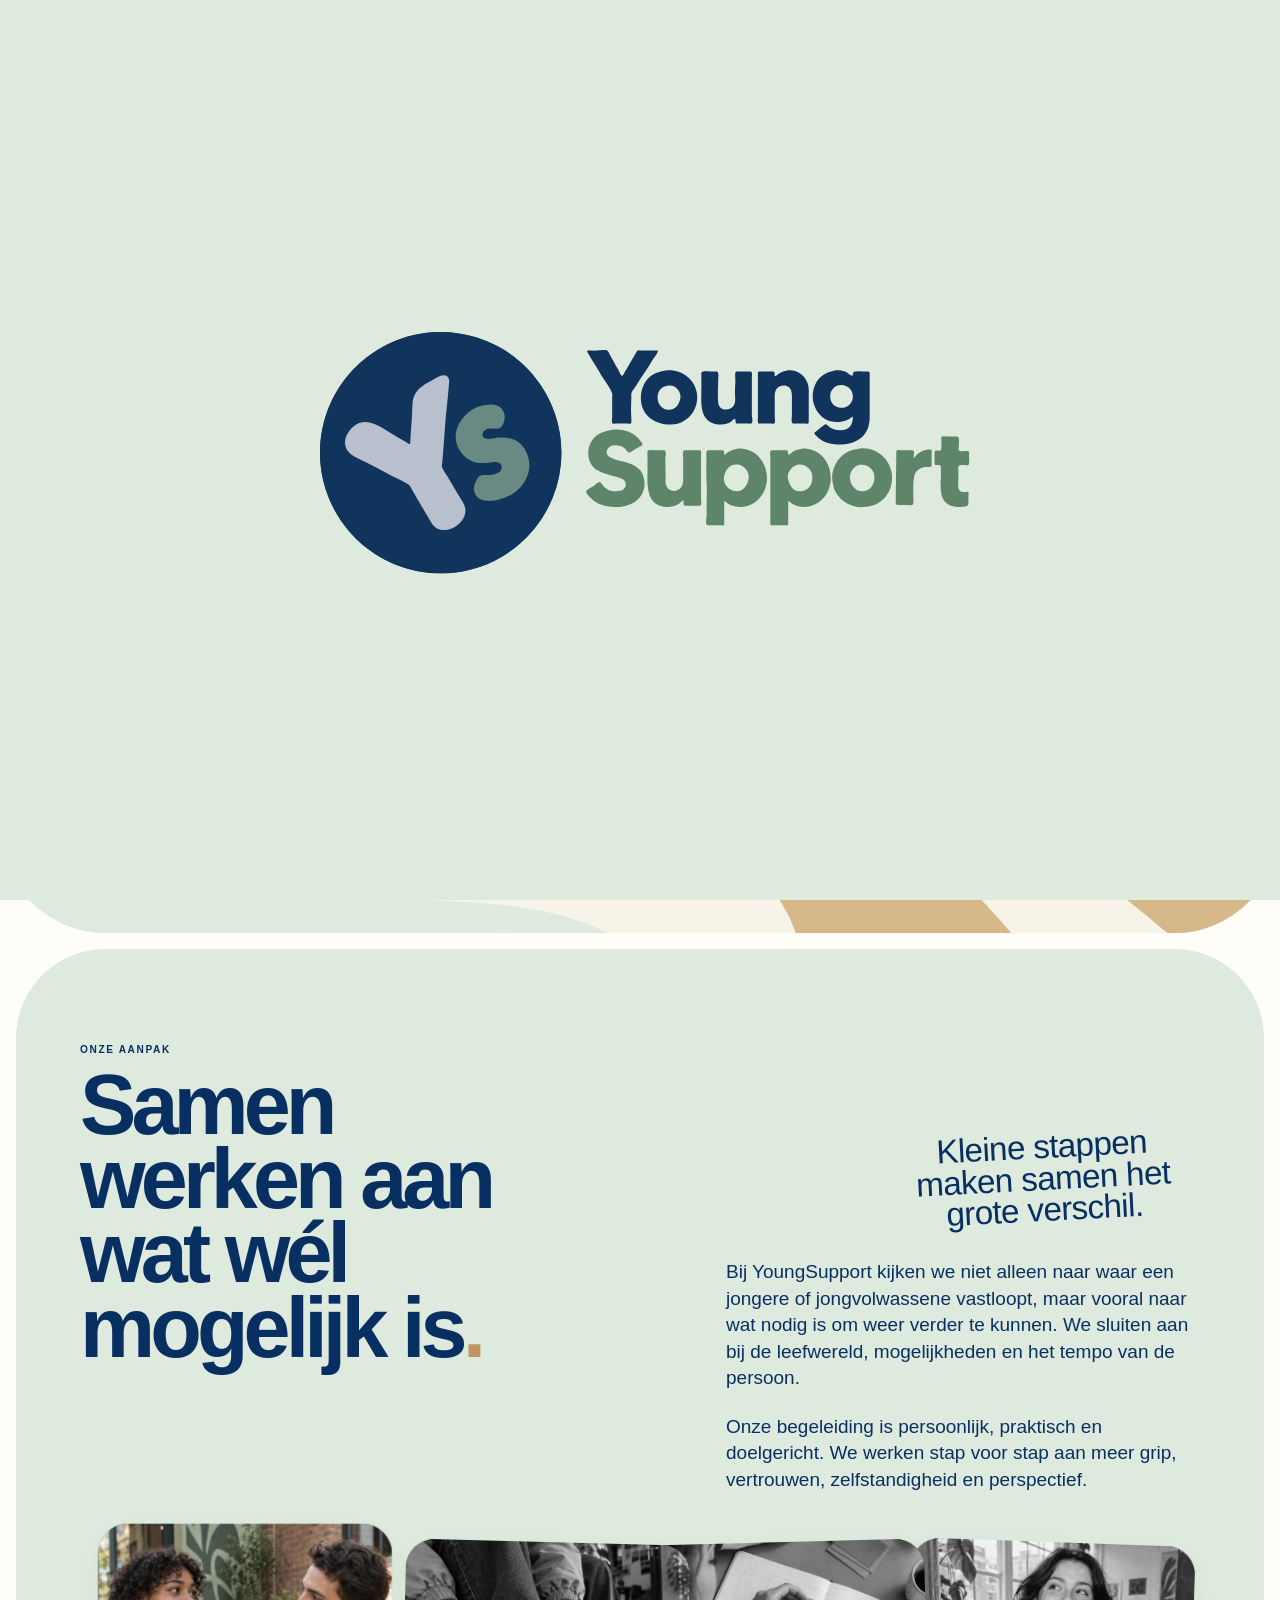
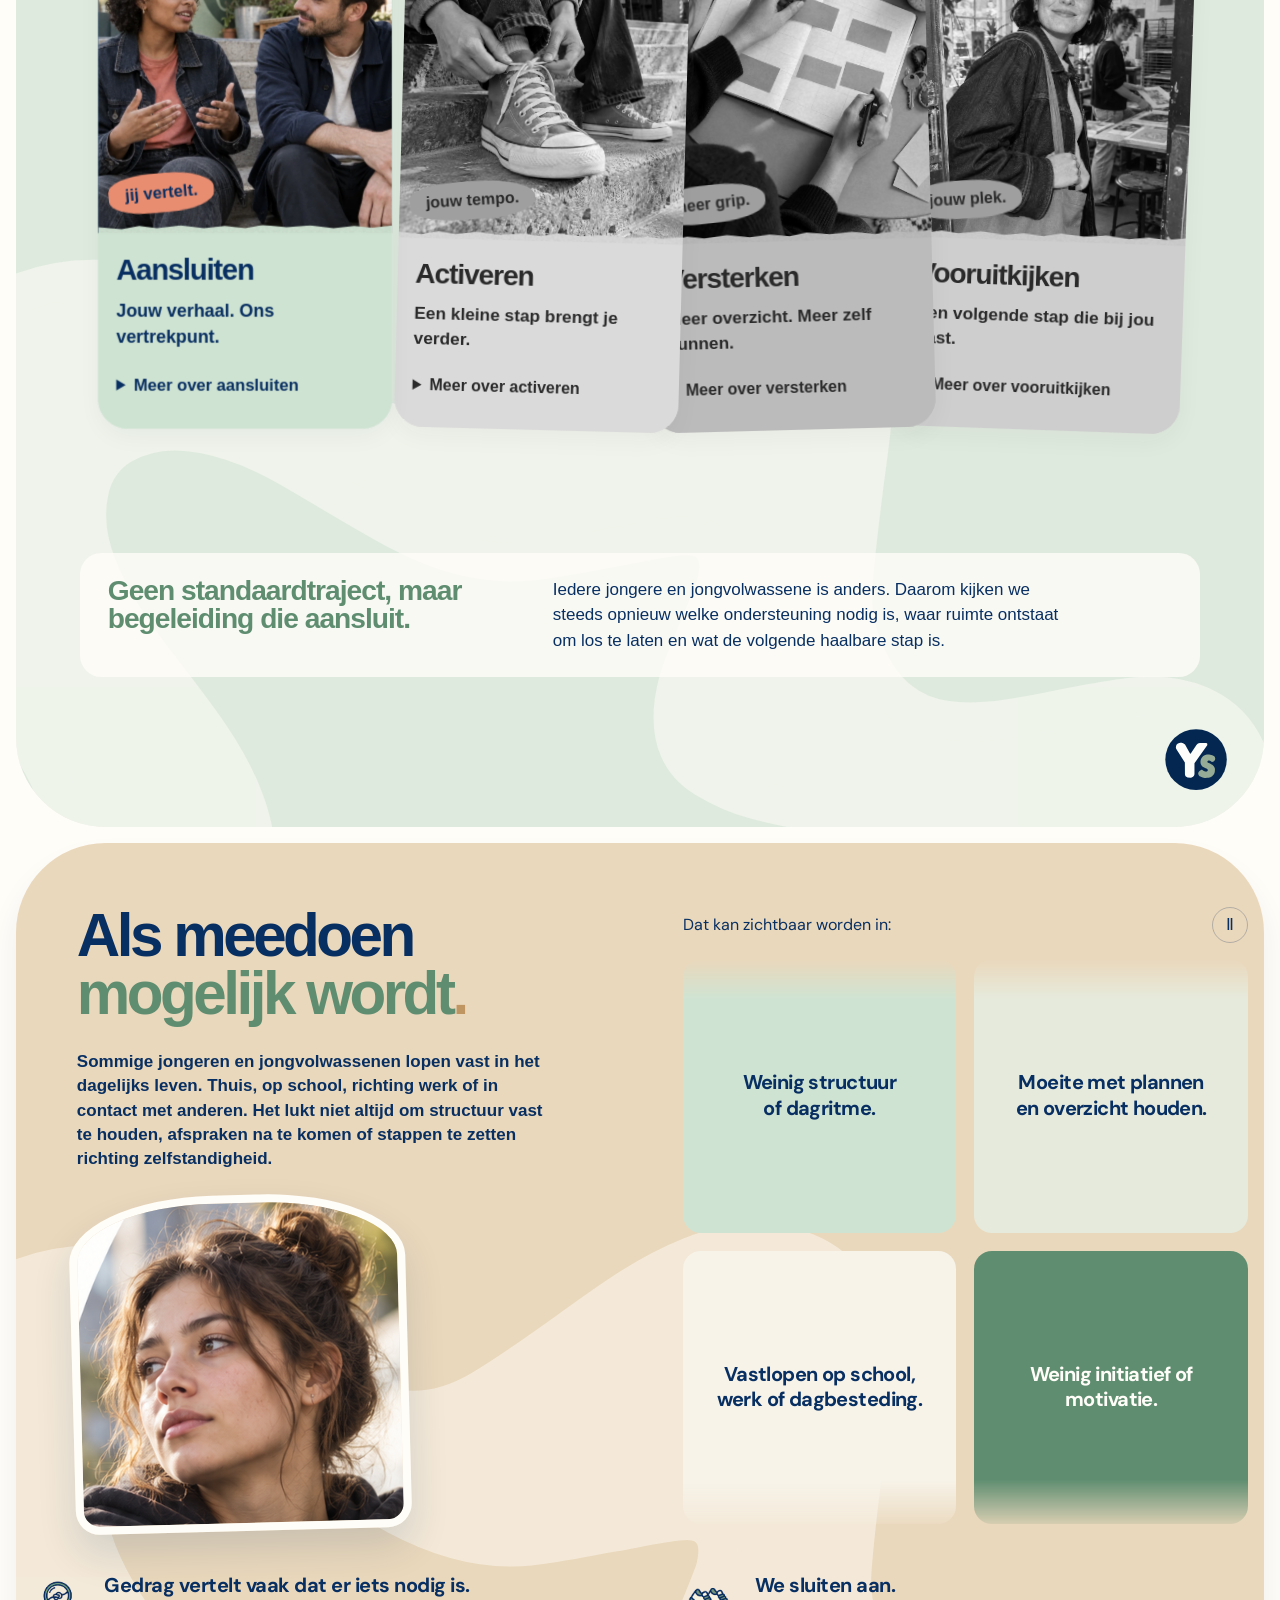
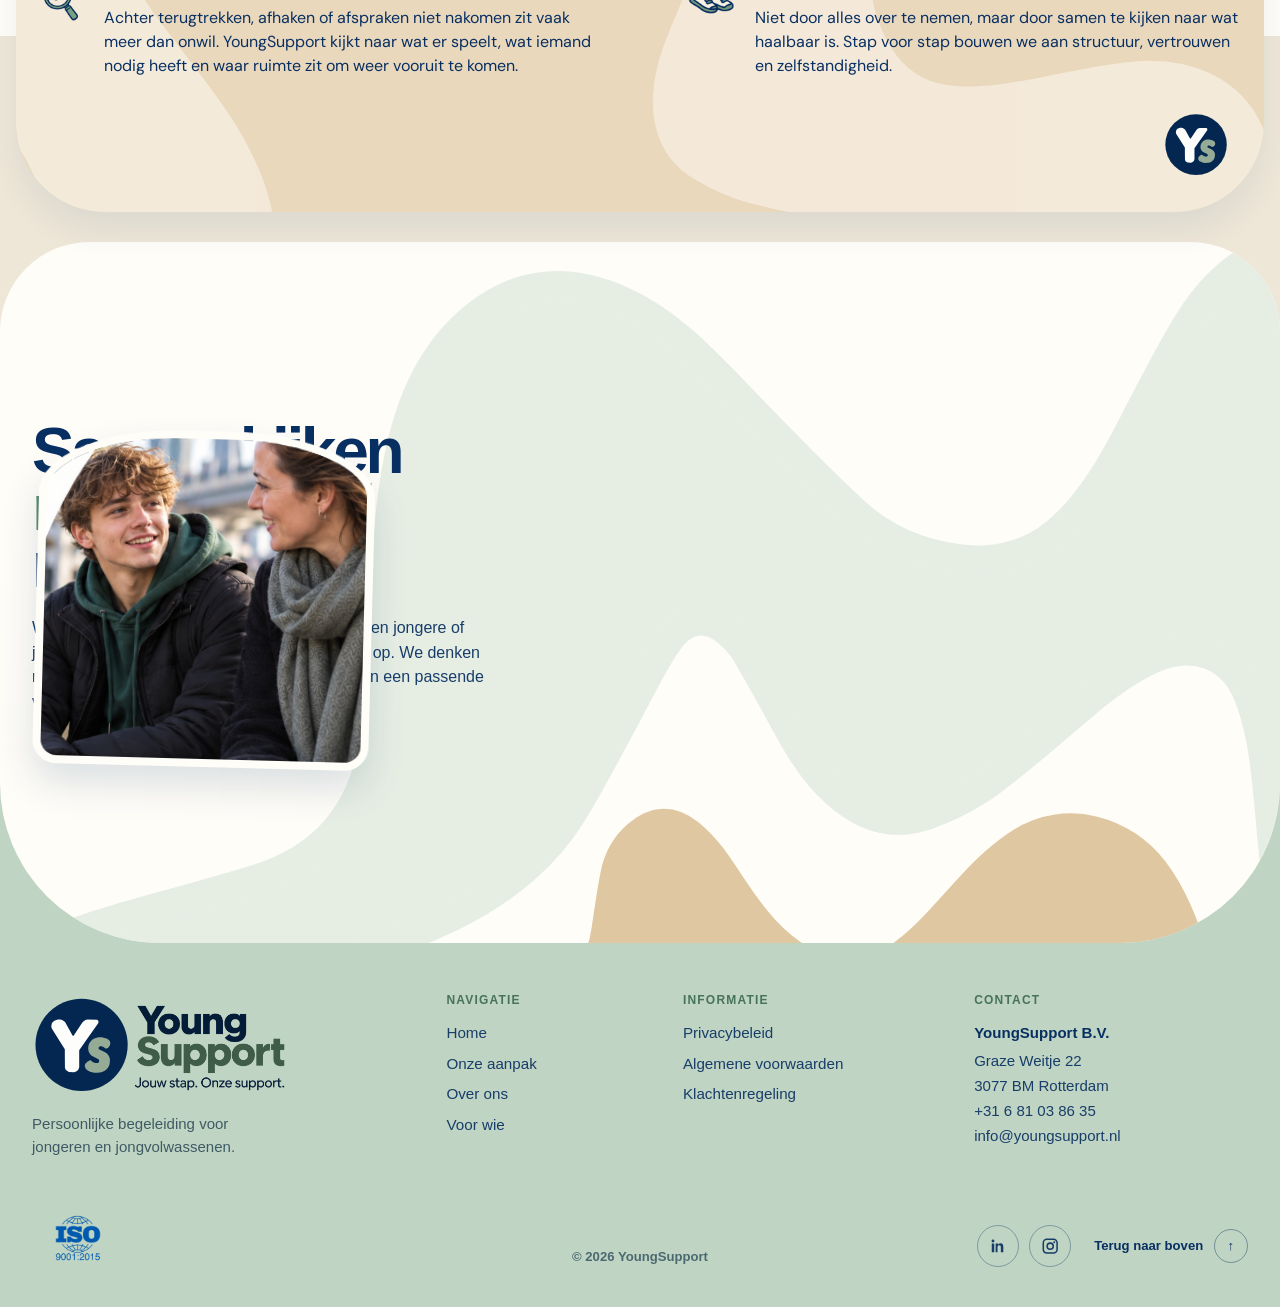
==== commit 8d17dc9a: "Use intro sweep for mobile menu" ====
--- a/young-support-mockup/index.html
+++ b/young-support-mockup/index.html
@@ -26,9 +26,9 @@
 <link rel="icon" type="image/svg+xml" href="./young-support-favicon.svg?v=20260914-large1">
 <link rel="stylesheet" href="./ys-legal-transition.css?v=logo-continuity1">
 <script src="./ys-legal-boot.js?v=20260915-close1"></script>
-<link rel="stylesheet" href="./site-assets/lenis.css"><link rel="stylesheet" href="./ys-mockup.css?v=20260921-modular-menu-fill6"><link rel="stylesheet" href="./ys-approved-intro-v1.css?v=20260914-skip1"><link rel="stylesheet" href="./ys-footer.css?v=20260916-mobilephoto1"><link rel="stylesheet" href="./ys-hero-spacing.css?v=20260918-1"><script defer src="./ys-footer-motion.js?v=20260918-shared1"></script></head><body data-barba="wrapper" data-scrolling-started="true" data-page-theme="light"><div class="w-embed"><link rel="stylesheet" href="./site-assets/54934.css"></div><div data-transition-wrap="" class="transition"><div class="transition__shape"><svg xmlns="http://www.w3.org/2000/svg" viewBox="0 0 1080 1080" fill="none" preserveAspectRatio="none" class="transition__svg"><path d="M66.858-19C57.597 196.452 127.164 482.585 206.5 464.5c125.428-28.592 52.293-293.51 200.001-339 568.234-175-241.425 712.6 15.5 803.02C645 1007 629.398 499 810.5 499c113.398 0 106.54 189.465 164.235 429.52 48.005 199.72 89.415 213.09 105.265 173.78" stroke="currentColor" stroke-width="70%" stroke-linecap="round" stroke-linejoin="round" style="stroke-width: 8%; stroke-dashoffset: -3387.57; stroke-dasharray: 0px, 999999px;"></path></svg></div><div data-load-reset="" data-transition-logo="" class="transition__logo" style="opacity: 0; translate: none; rotate: none; scale: none; visibility: hidden; transform: rotate(64deg) scale(0, 0);"><svg xmlns="http://www.w3.org/2000/svg" fill="none" viewBox="0 0 300 300" width="100%" class="transition__logo-svg"><path fill="currentColor" d="m199.994 209.658-36.789-82.687c4.7-11.517 16.632-47.147 4.249-91.594a3.17 3.17 0 0 0-2.26-2.25c-1.085-.27-2.26 0-3.073.9-.362.45-9.943 10.167-16.903 23.214-9.672 17.995-9.491 33.2.452 44.177 10.937 11.967 11.479 20.334 10.846 24.113l-2.079.18c-3.705-7.917-16.089-30.231-46.912-51.825-.813-.54-1.807-.63-2.621-.27-.904.36-1.446 1.26-1.536 2.16-1.176 14.395 2.711 42.377 25.851 45.796 14.553 2.16 19.434 6.299 20.97 8.008-.452 3.059-1.536 7.018-3.706 12.147l-27.297 62.442h-.091c-.09.36-.271.72-.452 1.08l-.361.72c-4.339 9.267-19.976 25.373-26.213 31.671-1.537 1.619-2.621 2.699-2.983 3.149-.361.45-1.446 2.159.633 4.409 2.892 3.149 11.931 7.108 16.179 4.139 1.266-.9 1.989-1.8 2.803-2.88 2.35-3.059 15.004-17.095 35.342-34.73 0 0 6.598-8.188 16.631-9.447h6.056c4.52 0 8.135 1.079 10.214 5.668l3.345 7.648c3.163 7.288 3.163 11.247-7.502 12.956v4.859h43.658v-4.679c-8.859-1.619-10.757-6.478-16.451-19.074m-49.624-27.263c-4.7 0-8.587-3.779-8.587-8.547 0-4.679 3.796-8.548 8.587-8.548 4.7 0 8.587 3.779 8.587 8.548 0 4.678-3.887 8.547-8.587 8.547" style="stroke-width: 8%; stroke-dashoffset: -856.998; stroke-dasharray: 0px, 999999px;"></path><path fill="currentColor" fill-rule="evenodd" d="M153.456 0C238.208 0 300 69.006 300 154.128 300 239.251 238.208 300 153.456 300 68.705 300 0 239.251 0 154.128 0 69.006 68.705 0 153.456 0m85.715 58.863c-51.815-50.528-135.876-51.577-186.636 0S7.633 188.921 59.447 239.45c51.814 50.526 138.641 59.833 189.401 8.256s42.137-138.316-9.677-188.843" clip-rule="evenodd" style="stroke-width: 8%; stroke-dashoffset: -1774.4; stroke-dasharray: 0px, 999999px;"></path></svg></div></div><div data-barba="container" class="page-wrapper" style="opacity: 1; visibility: inherit;"><header data-load-reset="" data-header="" class="header" style="opacity: 1; translate: none; rotate: none; scale: none; transform: translate(0px, 0px);"><div class="header__inner"><div class="header__title"><a href="#top" aria-current="page" class="header__title-link w-inline-block w--current" data-barba-prevent="all"><img width="234" height="59" alt="Aardvark Book Club Logo" src="./site-assets/696179694070e2fa9eca375f_logo.svg" loading="eager" class="header__title-logo"></a></div><nav class="header__nav"><ul role="list" class="header__nav-list w-list-unstyled"><li class="header__nav-list-item"><a data-barba-update="" data-button="" href="./aanmelden/" class="button w-inline-block"><span class="button__bg"></span><span class="button__inner"><span data-button-text="" class="button__text" aria-label="All Books"><span class="split-char" aria-hidden="true" style="translate: none; rotate: none; scale: none; will-change: transform; transform-origin: 50% 50%; transform: translate(0px, 0px); display: inline-block;">A</span><span class="split-char" aria-hidden="true" style="translate: none; rotate: none; scale: none; will-change: transform; transform-origin: 50% 50%; transform: translate(0px, 0px); display: inline-block;">l</span><span class="split-char" aria-hidden="true" style="translate: none; rotate: none; scale: none; will-change: transform; transform-origin: 50% 50%; transform: translate(0px, 0px); display: inline-block;">l</span> <span class="split-char" aria-hidden="true" style="translate: none; rotate: none; scale: none; will-change: transform; transform-origin: 50% 50%; transform: translate(0px, 0px); display: inline-block;">B</span><span class="split-char" aria-hidden="true" style="translate: none; rotate: none; scale: none; will-change: transform; transform-origin: 50% 50%; transform: translate(0px, 0px); display: inline-block;">o</span><span class="split-char" aria-hidden="true" style="translate: none; rotate: none; scale: none; will-change: transform; transform-origin: 50% 50%; transform: translate(0px, 0px); display: inline-block;">o</span><span class="split-char" aria-hidden="true" style="translate: none; rotate: none; scale: none; will-change: transform; transform-origin: 50% 50%; transform: translate(0px, 0px); display: inline-block;">k</span><span class="split-char" aria-hidden="true" style="translate: none; rotate: none; scale: none; will-change: transform; transform-origin: 50% 50%; transform: translate(0px, 0px); display: inline-block;">s</span></span></span></a></li><li class="header__nav-list-item"><a data-barba-update="" data-button="" href="./aanmelden/" class="button w-inline-block"><span class="button__bg"></span><span class="button__inner"><span data-button-text="" class="button__text" aria-label="Gifting"><span class="split-char" aria-hidden="true" style="translate: none; rotate: none; scale: none; will-change: transform; transform-origin: 50% 50%; transform: translate(0px, 0px); display: inline-block;">G</span><span class="split-char" aria-hidden="true" style="translate: none; rotate: none; scale: none; will-change: transform; transform-origin: 50% 50%; transform: translate(0px, 0px); display: inline-block;">i</span><span class="split-char" aria-hidden="true" style="translate: none; rotate: none; scale: none; will-change: transform; transform-origin: 50% 50%; transform: translate(0px, 0px); display: inline-block;">f</span><span class="split-char" aria-hidden="true" style="translate: none; rotate: none; scale: none; will-change: transform; transform-origin: 50% 50%; transform: translate(0px, 0px); display: inline-block;">t</span><span class="split-char" aria-hidden="true" style="translate: none; rotate: none; scale: none; will-change: transform; transform-origin: 50% 50%; transform: translate(0px, 0px); display: inline-block;">i</span><span class="split-char" aria-hidden="true" style="translate: none; rotate: none; scale: none; will-change: transform; transform-origin: 50% 50%; transform: translate(0px, 0px); display: inline-block;">n</span><span class="split-char" aria-hidden="true" style="translate: none; rotate: none; scale: none; will-change: transform; transform-origin: 50% 50%; transform: translate(0px, 0px); display: inline-block;">g</span></span></span></a></li><li class="header__nav-list-item"><a data-barba-update="" data-button="" href="./aanmelden/" class="button w-inline-block"><span class="button__bg"></span><span class="button__inner"><span data-button-text="" class="button__text" aria-label="FAQ"><span class="split-char" aria-hidden="true" style="translate: none; rotate: none; scale: none; will-change: transform; transform-origin: 50% 50%; transform: translate(0px, 0px); display: inline-block;">F</span><span class="split-char" aria-hidden="true" style="translate: none; rotate: none; scale: none; will-change: transform; transform-origin: 50% 50%; transform: translate(0px, 0px); display: inline-block;">A</span><span class="split-char" aria-hidden="true" style="translate: none; rotate: none; scale: none; will-change: transform; transform-origin: 50% 50%; transform: translate(0px, 0px); display: inline-block;">Q</span></span></span></a></li><li class="header__nav-list-item"><a data-button-alt="" data-wf--button-alt--variant="base" href="./aanmelden/" target="_blank" class="button-alt w-inline-block"><span class="button-alt__text-wrap"><span class="button-alt__bg"></span><span class="button-alt__text-outer"><span data-button-alt-text="" class="button-alt__text" aria-label="Log-in / Sign-up"><span class="split-char" aria-hidden="true" style="translate: none; rotate: none; scale: none; will-change: transform; transform-origin: 50% 50%; transform: translate(0px, 0px); display: inline-block;">L</span><span class="split-char" aria-hidden="true" style="translate: none; rotate: none; scale: none; will-change: transform; transform-origin: 50% 50%; transform: translate(0px, 0px); display: inline-block;">o</span><span class="split-char" aria-hidden="true" style="translate: none; rotate: none; scale: none; will-change: transform; transform-origin: 50% 50%; transform: translate(0px, 0px); display: inline-block;">g</span><span class="split-char" aria-hidden="true" style="translate: none; rotate: none; scale: none; will-change: transform; transform-origin: 50% 50%; transform: translate(0px, 0px); display: inline-block;">-</span><span class="split-char" aria-hidden="true" style="translate: none; rotate: none; scale: none; will-change: transform; transform-origin: 50% 50%; transform: translate(0px, 0px); display: inline-block;">i</span><span class="split-char" aria-hidden="true" style="translate: none; rotate: none; scale: none; will-change: transform; transform-origin: 50% 50%; transform: translate(0px, 0px); display: inline-block;">n</span> <span class="split-char" aria-hidden="true" style="translate: none; rotate: none; scale: none; will-change: transform; transform-origin: 50% 50%; transform: translate(0px, 0px); display: inline-block;">/</span> <span class="split-char" aria-hidden="true" style="translate: none; rotate: none; scale: none; will-change: transform; transform-origin: 50% 50%; transform: translate(0px, 0px); display: inline-block;">S</span><span class="split-char" aria-hidden="true" style="translate: none; rotate: none; scale: none; will-change: transform; transform-origin: 50% 50%; transform: translate(0px, 0px); display: inline-block;">i</span><span class="split-char" aria-hidden="true" style="translate: none; rotate: none; scale: none; will-change: transform; transform-origin: 50% 50%; transform: translate(0px, 0px); display: inline-block;">g</span><span class="split-char" aria-hidden="true" style="translate: none; rotate: none; scale: none; will-change: transform; transform-origin: 50% 50%; transform: translate(0px, 0px); display: inline-block;">n</span><span class="split-char" aria-hidden="true" style="translate: none; rotate: none; scale: none; will-change: transform; transform-origin: 50% 50%; transform: translate(0px, 0px); display: inline-block;">-</span><span class="split-char" aria-hidden="true" style="translate: none; rotate: none; scale: none; will-change: transform; transform-origin: 50% 50%; transform: translate(0px, 0px); display: inline-block;">u</span><span class="split-char" aria-hidden="true" style="translate: none; rotate: none; scale: none; will-change: transform; transform-origin: 50% 50%; transform: translate(0px, 0px); display: inline-block;">p</span></span></span></span><span class="button-alt__icon-wrap"><span class="button-alt__bg"></span><span class="button-alt__icon-outer"><svg xmlns="http://www.w3.org/2000/svg" width="100%" viewBox="0 0 14 13" fill="none" aria-hidden="true" class="button-alt__icon"><path d="M13.58 5.66v.845l-5.994 5.66-1.71-2.063a61.427 61.427 0 0 1 4.265-2.988l-.02-.078c-1.828.196-4.107.294-6.387.294H0V4.835h3.734c2.28 0 4.56.098 6.387.294l.02-.059a67.638 67.638 0 0 1-4.265-3.006L7.586 0l5.994 5.66Z" fill="currentColor"></path></svg></span></span></a></li></ul></nav><div class="header__sub"><ul role="list" class="header__sub-list w-list-unstyled"><li class="header__sub-list-item"><div class="lang-switch"><div class="w-locales-list"><div role="list" class="locales-list w-locales-items"><div data-button="" role="listitem" class="w-locales-item"><a data-button-text="" hreflang="en" href="./aanmelden/" aria-current="page" class="link w--current" aria-label="en"><span class="split-char" aria-hidden="true" style="translate: none; rotate: none; scale: none; will-change: transform; transform-origin: 50% 50%; transform: translate(0px, 0px); display: inline-block;">e</span><span class="split-char" aria-hidden="true" style="translate: none; rotate: none; scale: none; will-change: transform; transform-origin: 50% 50%; transform: translate(0px, 0px); display: inline-block;">n</span></a></div></div></div></div></li><li class="header__sub-list-item"><a aria-label="Go to Instagram" data-wf--button-social-instagram--variant="base" href="#" target="_blank" class="button-social w-inline-block"><div class="button-social__inner"><span class="button-social__bg"></span><span class="button-social__icon-outer"><svg xmlns="http://www.w3.org/2000/svg" viewBox="0 0 24 24" fill="none" width="100%" class="button-social__icon"><path d="M7.8 2h8.4C19.4 2 22 4.6 22 7.8v8.4a5.8 5.8 0 0 1-5.8 5.8H7.8C4.6 22 2 19.4 2 16.2V7.8A5.8 5.8 0 0 1 7.8 2Zm-.2 2A3.6 3.6 0 0 0 4 7.6v8.8C4 18.39 5.61 20 7.6 20h8.8a3.6 3.6 0 0 0 3.6-3.6V7.6C20 5.61 18.39 4 16.4 4H7.6Zm9.65 1.5a1.25 1.25 0 1 1 0 2.5 1.25 1.25 0 0 1 0-2.5ZM12 7a5 5 0 1 1 0 10 5 5 0 0 1 0-10Zm0 2a3 3 0 1 0 0 6 3 3 0 0 0 0-6Z" fill="currentColor"></path></svg></span></div></a></li><li class="header__sub-list-item"><a aria-label="Go to TikTok" data-wf--button-social-tiktok--variant="base" href="#" target="_blank" class="button-social w-inline-block"><div class="button-social__inner"><span class="button-social__bg"></span><span class="button-social__icon-outer"><svg xmlns="http://www.w3.org/2000/svg" viewBox="0 0 24 24" fill="none" width="100%" class="button-social__icon"><path d="M16.6 5.82A4.28 4.28 0 0 1 15.54 3h-3.09v12.4a2.59 2.59 0 0 1-2.59 2.5c-1.42 0-2.6-1.16-2.6-2.6 0-1.72 1.66-3.01 3.37-2.48V9.66c-3.45-.46-6.47 2.22-6.47 5.64 0 3.33 2.76 5.7 5.69 5.7 3.14 0 5.69-2.55 5.69-5.7V9.01a7.35 7.35 0 0 0 4.3 1.38V7.3s-1.88.09-3.24-1.48Z" fill="currentColor"></path></svg></span></div></a></li></ul></div><div class="header__menu-toggle"><button data-button-alt="" type="button" data-menu-toggle="" class="button-alt is--menu-toggle"><span class="button-alt__text-wrap"><span class="button-alt__bg"></span><span class="button-alt__text-outer"><span data-button-alt-text="" class="button-alt__text" aria-label="Menu"><span class="split-char" aria-hidden="true" style="translate: none; rotate: none; scale: none; will-change: transform; transform-origin: 50% 50%; transform: translate(0px, 0px); display: inline-block;">M</span><span class="split-char" aria-hidden="true" style="translate: none; rotate: none; scale: none; will-change: transform; transform-origin: 50% 50%; transform: translate(0px, 0px); display: inline-block;">e</span><span class="split-char" aria-hidden="true" style="translate: none; rotate: none; scale: none; will-change: transform; transform-origin: 50% 50%; transform: translate(0px, 0px); display: inline-block;">n</span><span class="split-char" aria-hidden="true" style="translate: none; rotate: none; scale: none; will-change: transform; transform-origin: 50% 50%; transform: translate(0px, 0px); display: inline-block;">u</span></span></span></span><span class="button-alt__icon-wrap"><span class="button-alt__bg"></span><span class="button-alt__icon-outer"><svg xmlns="http://www.w3.org/2000/svg" width="100%" fill="none" aria-hidden="true" class="button-alt__icon is--menu-toggle"><path stroke="currentColor" stroke-linecap="round" stroke-linejoin="round" stroke-width="2" d="M7 6h10M4 12h16H7m0 6h10"></path></svg></span></span></button></div></div></header><div data-menu="" data-lenis-prevent="" data-menu-open="" class="menu"><div class="menu__inner"><div class="menu__container"><div class="menu__bg"><svg xmlns="http://www.w3.org/2000/svg" width="100%" fill="none" viewBox="0 0 386 712" class="menu__bg-svg"><path fill="currentColor" d="M115.415-56.646c27.361-10.951 55.489-16.17 84.985-10.076 40.714 8.42 64.637 33.98 75.035 73.257 9.349 35.348 3.777 70.616-.769 105.961-4.86 37.766-10.042 75.565-12.734 113.514-1.993 28.09 5.481 54.869 20.638 79.162 14.419 23.106 34.405 37.375 61.693 41.433 30.041 4.465 59.172-.835 88.412-6.653 26.135-5.192 52.289-10.684 78.69-13.939 22.265-2.747 44.838-1.383 65.775 8.431 38.064 17.842 51.287 57.852 44.901 96.147-5.782 34.664-24.948 61.621-49.555 85.474-26.279 25.482-57.556 44.224-87.22 65.142-28.385 20.025-55.476 41.366-73.798 71.673-9.327 15.437-16.063 31.796-14.646 50.393 2.044 26.803 18.243 46.689 45.101 55.529a130 130 0 0 0 4.836 1.485l-139.704 55.662a1143 1143 0 0 1-16.076-9.954c-23.207-14.664-45.445-30.911-63.44-51.988-21.556-25.244-32.204-53.705-17.969-85.831 6.78-15.297 16.202-30.236 27.474-42.541 21.248-23.189 45.199-43.868 67.023-66.553 10.99-11.421 21.425-24.013 29.233-37.716 15.33-26.925 5.653-54.263-21.962-68.343-17.177-8.762-35.531-13.481-54.297-17.195-27.909-5.514-56.046-10.232-83.497-17.516-15.707-4.173-31.138-11.277-45.104-19.692-22.108-13.327-29.728-34.941-28.254-60.155 1.445-24.649 11.284-46.711 20.765-68.939 5.78-13.545 11.193-27.25 16.537-40.967 1.371-3.514 2.093-7.336 2.693-11.083 3.859-24.009-7.353-38.23-31.777-36.443-20.635 1.512-40.986 6.805-61.477 10.321-25.248 4.332-50.38 9.871-75.818 12.53-15.074 1.576-29.77 1.044-44.109-1.173V63.588q.326-.19.651-.383c28.317-16.804 55.126-36.258 81.9-55.513 33.66-24.207 67.019-48.8 105.864-64.338"></path></svg></div><div class="menu__content"><header class="menu__header"><a href="#top" aria-current="page" class="menu__header-title-link w-inline-block w--current" data-barba-prevent="all"><img width="234" height="59" alt="Aardvark Book Club Logo" src="./site-assets/696179694070e2fa9eca375f_logo.svg" loading="eager" class="menu__header-title-logo"></a><div class="menu__close"><button data-button-alt="" type="button" data-menu-close="" class="button-alt is--menu-toggle"><span class="button-alt__icon-wrap"><span class="button-alt__bg"></span><span class="button-alt__icon-outer"><svg xmlns="http://www.w3.org/2000/svg" width="100%" fill="none" aria-hidden="true" class="button-alt__icon is--menu-toggle"><path fill="currentColor" d="m12 13.4-4.9 4.9a.95.95 0 0 1-.7.275.95.95 0 0 1-.7-.275.95.95 0 0 1-.275-.7q0-.425.275-.7l4.9-4.9-4.9-4.9a.95.95 0 0 1-.275-.7q0-.425.275-.7a.95.95 0 0 1 .7-.275q.425 0 .7.275l4.9 4.9 4.9-4.9a.95.95 0 0 1 .7-.275q.425 0 .7.275a.95.95 0 0 1 .275.7.95.95 0 0 1-.275.7L13.4 12l4.9 4.9a.95.95 0 0 1 .275.7.95.95 0 0 1-.275.7.95.95 0 0 1-.7.275.95.95 0 0 1-.7-.275z"></path></svg></span></span></button></div></header><nav class="menu__nav"><ul role="list" class="menu__nav-list w-list-unstyled"><li class="menu__nav-list-item"><a data-button="" href="./aanmelden/" class="button w-inline-block"><span class="button__bg"></span><span class="button__inner"><span data-button-text="" class="button__text" aria-label="All Books"><span class="split-char" aria-hidden="true" style="translate: none; rotate: none; scale: none; will-change: transform; transform-origin: 50% 50%; transform: translate(0px, 0px); display: inline-block;">A</span><span class="split-char" aria-hidden="true" style="translate: none; rotate: none; scale: none; will-change: transform; transform-origin: 50% 50%; transform: translate(0px, 0px); display: inline-block;">l</span><span class="split-char" aria-hidden="true" style="translate: none; rotate: none; scale: none; will-change: transform; transform-origin: 50% 50%; transform: translate(0px, 0px); display: inline-block;">l</span> <span class="split-char" aria-hidden="true" style="translate: none; rotate: none; scale: none; will-change: transform; transform-origin: 50% 50%; transform: translate(0px, 0px); display: inline-block;">B</span><span class="split-char" aria-hidden="true" style="translate: none; rotate: none; scale: none; will-change: transform; transform-origin: 50% 50%; transform: translate(0px, 0px); display: inline-block;">o</span><span class="split-char" aria-hidden="true" style="translate: none; rotate: none; scale: none; will-change: transform; transform-origin: 50% 50%; transform: translate(0px, 0px); display: inline-block;">o</span><span class="split-char" aria-hidden="true" style="translate: none; rotate: none; scale: none; will-change: transform; transform-origin: 50% 50%; transform: translate(0px, 0px); display: inline-block;">k</span><span class="split-char" aria-hidden="true" style="translate: none; rotate: none; scale: none; will-change: transform; transform-origin: 50% 50%; transform: translate(0px, 0px); display: inline-block;">s</span></span></span></a></li><li class="menu__nav-list-item"><a data-button="" href="./aanmelden/" class="button w-inline-block"><span class="button__bg"></span><span class="button__inner"><span data-button-text="" class="button__text" aria-label="Gifting"><span class="split-char" aria-hidden="true" style="translate: none; rotate: none; scale: none; will-change: transform; transform-origin: 50% 50%; transform: translate(0px, 0px); display: inline-block;">G</span><span class="split-char" aria-hidden="true" style="translate: none; rotate: none; scale: none; will-change: transform; transform-origin: 50% 50%; transform: translate(0px, 0px); display: inline-block;">i</span><span class="split-char" aria-hidden="true" style="translate: none; rotate: none; scale: none; will-change: transform; transform-origin: 50% 50%; transform: translate(0px, 0px); display: inline-block;">f</span><span class="split-char" aria-hidden="true" style="translate: none; rotate: none; scale: none; will-change: transform; transform-origin: 50% 50%; transform: translate(0px, 0px); display: inline-block;">t</span><span class="split-char" aria-hidden="true" style="translate: none; rotate: none; scale: none; will-change: transform; transform-origin: 50% 50%; transform: translate(0px, 0px); display: inline-block;">i</span><span class="split-char" aria-hidden="true" style="translate: none; rotate: none; scale: none; will-change: transform; transform-origin: 50% 50%; transform: translate(0px, 0px); display: inline-block;">n</span><span class="split-char" aria-hidden="true" style="translate: none; rotate: none; scale: none; will-change: transform; transform-origin: 50% 50%; transform: translate(0px, 0px); display: inline-block;">g</span></span></span></a></li><li class="menu__nav-list-item"><a data-button="" href="./aanmelden/" class="button w-inline-block"><span class="button__bg"></span><span class="button__inner"><span data-button-text="" class="button__text" aria-label="FAQ"><span class="split-char" aria-hidden="true" style="translate: none; rotate: none; scale: none; will-change: transform; transform-origin: 50% 50%; transform: translate(0px, 0px); display: inline-block;">F</span><span class="split-char" aria-hidden="true" style="translate: none; rotate: none; scale: none; will-change: transform; transform-origin: 50% 50%; transform: translate(0px, 0px); display: inline-block;">A</span><span class="split-char" aria-hidden="true" style="translate: none; rotate: none; scale: none; will-change: transform; transform-origin: 50% 50%; transform: translate(0px, 0px); display: inline-block;">Q</span></span></span></a></li></ul></nav><footer class="menu__footer"><div class="menu__sub"><ul role="list" class="menu__sub-list w-list-unstyled"><li class="header__sub-list-item"><div class="lang-switch"><div class="w-locales-list"><div role="list" class="locales-list w-locales-items"><div data-button="" role="listitem" class="w-locales-item"><a data-button-text="" hreflang="en" href="./aanmelden/" aria-current="page" class="link w--current" aria-label="en"><span class="split-char" aria-hidden="true" style="translate: none; rotate: none; scale: none; will-change: transform; transform-origin: 50% 50%; transform: translate(0px, 0px); display: inline-block;">e</span><span class="split-char" aria-hidden="true" style="translate: none; rotate: none; scale: none; will-change: transform; transform-origin: 50% 50%; transform: translate(0px, 0px); display: inline-block;">n</span></a></div></div></div></div></li><li class="menu__sub-list-item"><a aria-label="Go to Instagram" data-wf--button-social-instagram--variant="base" href="#" target="_blank" class="button-social w-inline-block"><div class="button-social__inner"><span class="button-social__bg"></span><span class="button-social__icon-outer"><svg xmlns="http://www.w3.org/2000/svg" viewBox="0 0 24 24" fill="none" width="100%" class="button-social__icon"><path d="M7.8 2h8.4C19.4 2 22 4.6 22 7.8v8.4a5.8 5.8 0 0 1-5.8 5.8H7.8C4.6 22 2 19.4 2 16.2V7.8A5.8 5.8 0 0 1 7.8 2Zm-.2 2A3.6 3.6 0 0 0 4 7.6v8.8C4 18.39 5.61 20 7.6 20h8.8a3.6 3.6 0 0 0 3.6-3.6V7.6C20 5.61 18.39 4 16.4 4H7.6Zm9.65 1.5a1.25 1.25 0 1 1 0 2.5 1.25 1.25 0 0 1 0-2.5ZM12 7a5 5 0 1 1 0 10 5 5 0 0 1 0-10Zm0 2a3 3 0 1 0 0 6 3 3 0 0 0 0-6Z" fill="currentColor"></path></svg></span></div></a></li><li class="menu__sub-list-item"><a aria-label="Go to TikTok" data-wf--button-social-tiktok--variant="base" href="#" target="_blank" class="button-social w-inline-block"><div class="button-social__inner"><span class="button-social__bg"></span><span class="button-social__icon-outer"><svg xmlns="http://www.w3.org/2000/svg" viewBox="0 0 24 24" fill="none" width="100%" class="button-social__icon"><path d="M16.6 5.82A4.28 4.28 0 0 1 15.54 3h-3.09v12.4a2.59 2.59 0 0 1-2.59 2.5c-1.42 0-2.6-1.16-2.6-2.6 0-1.72 1.66-3.01 3.37-2.48V9.66c-3.45-.46-6.47 2.22-6.47 5.64 0 3.33 2.76 5.7 5.69 5.7 3.14 0 5.69-2.55 5.69-5.7V9.01a7.35 7.35 0 0 0 4.3 1.38V7.3s-1.88.09-3.24-1.48Z" fill="currentColor"></path></svg></span></div></a></li></ul></div><div class="menu__login"><a data-button-alt="" data-wf--button-alt--variant="base" href="./aanmelden/" target="_blank" class="button-alt w-inline-block"><span class="button-alt__text-wrap"><span class="button-alt__bg"></span><span class="button-alt__text-outer"><span data-button-alt-text="" class="button-alt__text" aria-label="Log-in / Sign-up"><span class="split-char" aria-hidden="true" style="translate: none; rotate: none; scale: none; will-change: transform; transform-origin: 50% 50%; transform: translate(0px, 0px); display: inline-block;">L</span><span class="split-char" aria-hidden="true" style="translate: none; rotate: none; scale: none; will-change: transform; transform-origin: 50% 50%; transform: translate(0px, 0px); display: inline-block;">o</span><span class="split-char" aria-hidden="true" style="translate: none; rotate: none; scale: none; will-change: transform; transform-origin: 50% 50%; transform: translate(0px, 0px); display: inline-block;">g</span><span class="split-char" aria-hidden="true" style="translate: none; rotate: none; scale: none; will-change: transform; transform-origin: 50% 50%; transform: translate(0px, 0px); display: inline-block;">-</span><span class="split-char" aria-hidden="true" style="translate: none; rotate: none; scale: none; will-change: transform; transform-origin: 50% 50%; transform: translate(0px, 0px); display: inline-block;">i</span><span class="split-char" aria-hidden="true" style="translate: none; rotate: none; scale: none; will-change: transform; transform-origin: 50% 50%; transform: translate(0px, 0px); display: inline-block;">n</span> <span class="split-char" aria-hidden="true" style="translate: none; rotate: none; scale: none; will-change: transform; transform-origin: 50% 50%; transform: translate(0px, 0px); display: inline-block;">/</span> <span class="split-char" aria-hidden="true" style="translate: none; rotate: none; scale: none; will-change: transform; transform-origin: 50% 50%; transform: translate(0px, 0px); display: inline-block;">S</span><span class="split-char" aria-hidden="true" style="translate: none; rotate: none; scale: none; will-change: transform; transform-origin: 50% 50%; transform: translate(0px, 0px); display: inline-block;">i</span><span class="split-char" aria-hidden="true" style="translate: none; rotate: none; scale: none; will-change: transform; transform-origin: 50% 50%; transform: translate(0px, 0px); display: inline-block;">g</span><span class="split-char" aria-hidden="true" style="translate: none; rotate: none; scale: none; will-change: transform; transform-origin: 50% 50%; transform: translate(0px, 0px); display: inline-block;">n</span><span class="split-char" aria-hidden="true" style="translate: none; rotate: none; scale: none; will-change: transform; transform-origin: 50% 50%; transform: translate(0px, 0px); display: inline-block;">-</span><span class="split-char" aria-hidden="true" style="translate: none; rotate: none; scale: none; will-change: transform; transform-origin: 50% 50%; transform: translate(0px, 0px); display: inline-block;">u</span><span class="split-char" aria-hidden="true" style="translate: none; rotate: none; scale: none; will-change: transform; transform-origin: 50% 50%; transform: translate(0px, 0px); display: inline-block;">p</span></span></span></span><span class="button-alt__icon-wrap"><span class="button-alt__bg"></span><span class="button-alt__icon-outer"><svg xmlns="http://www.w3.org/2000/svg" width="100%" viewBox="0 0 14 13" fill="none" aria-hidden="true" class="button-alt__icon"><path d="M13.58 5.66v.845l-5.994 5.66-1.71-2.063a61.427 61.427 0 0 1 4.265-2.988l-.02-.078c-1.828.196-4.107.294-6.387.294H0V4.835h3.734c2.28 0 4.56.098 6.387.294l.02-.059a67.638 67.638 0 0 1-4.265-3.006L7.586 0l5.994 5.66Z" fill="currentColor"></path></svg></span></span></a></div></footer></div></div><div class="menu__backdrop"></div></div></div><main class="main"><section data-intro-home="" class="hero is--bg-yellow"><div data-load-reset="" class="hero__container u-container" style="opacity: 1;"><div class="hero__inner"><div data-hero-content="" class="hero__content"><div class="hero__header"><h1 data-hero-title="" class="hero__title u-heading-xxl" aria-label="Unbox stories worth talking about"><span class="split-word" aria-hidden="true" style="translate: none; rotate: none; scale: none; opacity: 1; transform-origin: 0% 0%; transform: translate(0px, 0px); display: inline-block; will-change: transform;">Unbox</span> <span class="split-word" aria-hidden="true" style="translate: none; rotate: none; scale: none; opacity: 1; transform-origin: 0% 0%; transform: translate(0px, 0px); display: inline-block; will-change: transform;">stories</span> <span class="split-word" aria-hidden="true" style="translate: none; rotate: none; scale: none; opacity: 1; transform-origin: 0% 0%; transform: translate(0px, 0px); display: inline-block; will-change: transform;">worth</span> <span class="split-word" aria-hidden="true" style="translate: none; rotate: none; scale: none; opacity: 1; transform-origin: 0% 0%; transform: translate(0px, 0px); display: inline-block; will-change: transform;">talking</span> <span class="split-word" aria-hidden="true" style="translate: none; rotate: none; scale: none; opacity: 1; transform-origin: 0% 0%; transform: translate(0px, 0px); display: inline-block; will-change: transform;">about</span></h1><p data-hero-paragraph="" class="hero__paragraph u-paragraph-regular" style="translate: none; rotate: none; scale: none; transform: translate(0px, 0em); opacity: 1;">Join the book club that’s anything but traditional. Choose up to 3 new reads every month, delivered to your door. Then dive into the stories, and the conversations.</p></div><a data-button-alt="" data-wf--button-alt--variant="base" href="./aanmelden/" target="_blank" class="button-alt w-inline-block" style="translate: none; rotate: none; scale: none; transform: translate(0px, 0em); opacity: 1;"><span class="button-alt__text-wrap"><span class="button-alt__bg"></span><span class="button-alt__text-outer"><span data-button-alt-text="" class="button-alt__text" aria-label="Log-in / Sign-up now"><span class="split-char" aria-hidden="true" style="translate: none; rotate: none; scale: none; will-change: transform; transform-origin: 50% 50%; transform: translate(0px, 0px); display: inline-block;">L</span><span class="split-char" aria-hidden="true" style="translate: none; rotate: none; scale: none; will-change: transform; transform-origin: 50% 50%; transform: translate(0px, 0px); display: inline-block;">o</span><span class="split-char" aria-hidden="true" style="translate: none; rotate: none; scale: none; will-change: transform; transform-origin: 50% 50%; transform: translate(0px, 0px); display: inline-block;">g</span><span class="split-char" aria-hidden="true" style="translate: none; rotate: none; scale: none; will-change: transform; transform-origin: 50% 50%; transform: translate(0px, 0px); display: inline-block;">-</span><span class="split-char" aria-hidden="true" style="translate: none; rotate: none; scale: none; will-change: transform; transform-origin: 50% 50%; transform: translate(0px, 0px); display: inline-block;">i</span><span class="split-char" aria-hidden="true" style="translate: none; rotate: none; scale: none; will-change: transform; transform-origin: 50% 50%; transform: translate(0px, 0px); display: inline-block;">n</span> <span class="split-char" aria-hidden="true" style="translate: none; rotate: none; scale: none; will-change: transform; transform-origin: 50% 50%; transform: translate(0px, 0px); display: inline-block;">/</span> <span class="split-char" aria-hidden="true" style="translate: none; rotate: none; scale: none; will-change: transform; transform-origin: 50% 50%; transform: translate(0px, 0px); display: inline-block;">S</span><span class="split-char" aria-hidden="true" style="translate: none; rotate: none; scale: none; will-change: transform; transform-origin: 50% 50%; transform: translate(0px, 0px); display: inline-block;">i</span><span class="split-char" aria-hidden="true" style="translate: none; rotate: none; scale: none; will-change: transform; transform-origin: 50% 50%; transform: translate(0px, 0px); display: inline-block;">g</span><span class="split-char" aria-hidden="true" style="translate: none; rotate: none; scale: none; will-change: transform; transform-origin: 50% 50%; transform: translate(0px, 0px); display: inline-block;">n</span><span class="split-char" aria-hidden="true" style="translate: none; rotate: none; scale: none; will-change: transform; transform-origin: 50% 50%; transform: translate(0px, 0px); display: inline-block;">-</span><span class="split-char" aria-hidden="true" style="translate: none; rotate: none; scale: none; will-change: transform; transform-origin: 50% 50%; transform: translate(0px, 0px); display: inline-block;">u</span><span class="split-char" aria-hidden="true" style="translate: none; rotate: none; scale: none; will-change: transform; transform-origin: 50% 50%; transform: translate(0px, 0px); display: inline-block;">p</span> <span class="split-char" aria-hidden="true" style="translate: none; rotate: none; scale: none; will-change: transform; transform-origin: 50% 50%; transform: translate(0px, 0px); display: inline-block;">n</span><span class="split-char" aria-hidden="true" style="translate: none; rotate: none; scale: none; will-change: transform; transform-origin: 50% 50%; transform: translate(0px, 0px); display: inline-block;">o</span><span class="split-char" aria-hidden="true" style="translate: none; rotate: none; scale: none; will-change: transform; transform-origin: 50% 50%; transform: translate(0px, 0px); display: inline-block;">w</span></span></span></span><span class="button-alt__icon-wrap"><span class="button-alt__bg"></span><span class="button-alt__icon-outer"><svg xmlns="http://www.w3.org/2000/svg" width="100%" viewBox="0 0 14 13" fill="none" aria-hidden="true" class="button-alt__icon"><path d="M13.58 5.66v.845l-5.994 5.66-1.71-2.063a61.427 61.427 0 0 1 4.265-2.988l-.02-.078c-1.828.196-4.107.294-6.387.294H0V4.835h3.734c2.28 0 4.56.098 6.387.294l.02-.059a67.638 67.638 0 0 1-4.265-3.006L7.586 0l5.994 5.66Z" fill="currentColor"></path></svg></span></span></a><div class="hero__text-wrap"><div class="hero__text-outer"><p data-hero-handwritten-text="" class="hero__text u-handwritten-regular" aria-label="Shipping to the USA &amp; Canada"><span class="split-word" aria-hidden="true" style="display: inline-block;"><span class="split-char" aria-hidden="true" style="translate: none; rotate: none; scale: none; transform: translate(0em, 0em); opacity: 1; display: inline-block;">S</span><span class="split-char" aria-hidden="true" style="translate: none; rotate: none; scale: none; transform: translate(0em, 0em); opacity: 1; display: inline-block;">h</span><span class="split-char" aria-hidden="true" style="translate: none; rotate: none; scale: none; transform: translate(0em, 0em); opacity: 1; display: inline-block;">i</span><span class="split-char" aria-hidden="true" style="translate: none; rotate: none; scale: none; transform: translate(0em, 0em); opacity: 1; display: inline-block;">p</span><span class="split-char" aria-hidden="true" style="translate: none; rotate: none; scale: none; transform: translate(0em, 0em); opacity: 1; display: inline-block;">p</span><span class="split-char" aria-hidden="true" style="translate: none; rotate: none; scale: none; transform: translate(0em, 0em); opacity: 1; display: inline-block;">i</span><span class="split-char" aria-hidden="true" style="translate: none; rotate: none; scale: none; transform: translate(0em, 0em); opacity: 1; display: inline-block;">n</span><span class="split-char" aria-hidden="true" style="translate: none; rotate: none; scale: none; transform: translate(0em, 0em); opacity: 1; display: inline-block;">g</span></span> <span class="split-word" aria-hidden="true" style="display: inline-block;"><span class="split-char" aria-hidden="true" style="translate: none; rotate: none; scale: none; transform: translate(0em, 0em); opacity: 1; display: inline-block;">t</span><span class="split-char" aria-hidden="true" style="translate: none; rotate: none; scale: none; transform: translate(0em, 0em); opacity: 1; display: inline-block;">o</span></span> <span class="split-word" aria-hidden="true" style="display: inline-block;"><span class="split-char" aria-hidden="true" style="translate: none; rotate: none; scale: none; transform: translate(0em, 0em); opacity: 1; display: inline-block;">t</span><span class="split-char" aria-hidden="true" style="translate: none; rotate: none; scale: none; transform: translate(0em, 0em); opacity: 1; display: inline-block;">h</span><span class="split-char" aria-hidden="true" style="translate: none; rotate: none; scale: none; transform: translate(0em, 0em); opacity: 1; display: inline-block;">e</span></span> <span class="split-word" aria-hidden="true" style="display: inline-block;"><span class="split-char" aria-hidden="true" style="translate: none; rotate: none; scale: none; transform: translate(0em, 0em); opacity: 1; display: inline-block;">U</span><span class="split-char" aria-hidden="true" style="translate: none; rotate: none; scale: none; transform: translate(0em, 0em); opacity: 1; display: inline-block;">S</span><span class="split-char" aria-hidden="true" style="translate: none; rotate: none; scale: none; transform: translate(0em, 0em); opacity: 1; display: inline-block;">A</span></span> <span class="split-word" aria-hidden="true" style="display: inline-block;"><span class="split-char" aria-hidden="true" style="translate: none; rotate: none; scale: none; transform: translate(0em, 0em); opacity: 1; display: inline-block;">&amp;</span></span> <span class="split-word" aria-hidden="true" style="display: inline-block;"><span class="split-char" aria-hidden="true" style="translate: none; rotate: none; scale: none; transform: translate(0em, 0em); opacity: 1; display: inline-block;">C</span><span class="split-char" aria-hidden="true" style="translate: none; rotate: none; scale: none; transform: translate(0em, 0em); opacity: 1; display: inline-block;">a</span><span class="split-char" aria-hidden="true" style="translate: none; rotate: none; scale: none; transform: translate(0em, 0em); opacity: 1; display: inline-block;">n</span><span class="split-char" aria-hidden="true" style="translate: none; rotate: none; scale: none; transform: translate(0em, 0em); opacity: 1; display: inline-block;">a</span><span class="split-char" aria-hidden="true" style="translate: none; rotate: none; scale: none; transform: translate(0em, 0em); opacity: 1; display: inline-block;">d</span><span class="split-char" aria-hidden="true" style="translate: none; rotate: none; scale: none; transform: translate(0em, 0em); opacity: 1; display: inline-block;">a</span></span></p></div></div></div><div class="hero__visual"><img class="hero__visual-img" src="./site-assets/69b9afc474f523151b7c0941_package-visual.webp" width="630" height="789" alt="Aardvark Book Club Box" data-hero-visual="" sizes="(max-width: 767px) 100vw, 630px" loading="lazy" srcset="https://cdn.prod.website-files.com/696173cb00865d1b386e4af8/69b9afc474f523151b7c0941_package-visual-p-500.webp 500w, https://cdn.prod.website-files.com/696173cb00865d1b386e4af8/69b9afc474f523151b7c0941_package-visual-p-800.webp 800w, https://cdn.prod.website-files.com/696173cb00865d1b386e4af8/69b9afc474f523151b7c0941_package-visual-p-1080.webp 1080w, https://cdn.prod.website-files.com/696173cb00865d1b386e4af8/69b9afc474f523151b7c0941_package-visual.webp 1260w" style="translate: none; rotate: none; scale: none; transform: translate(0px, 0em) rotate(-21deg); opacity: 1;"></div></div></div><div data-hero-easter-egg="" class="hero__logo-easter-egg" style="opacity: 1;"><div data-pop-up="" data-wf--logo-pop-up--variant="left" class="pop-up"><button type="button" data-pop-up-button="" aria-label="Show Sign up" class="pop-up__button"><span class="pop-up__button-inner"><svg xmlns="http://www.w3.org/2000/svg" fill="none" viewBox="0 0 80 80" width="100%" class="pop-up__button-svg"><path fill="currentColor" d="m53.332 55.909-9.81-22.05c1.253-3.071 4.434-12.573 1.132-24.425a.845.845 0 0 0-.602-.6.82.82 0 0 0-.82.24c-.096.12-2.651 2.711-4.507 6.19-2.58 4.799-2.531 8.854.12 11.78 2.917 3.192 3.062 5.423 2.893 6.431l-.555.048c-.988-2.111-4.29-8.062-12.51-13.82a.734.734 0 0 0-.698-.072c-.242.096-.386.336-.41.576-.314 3.839.723 11.3 6.893 12.212 3.881.576 5.183 1.68 5.593 2.136-.121.816-.41 1.871-.989 3.239l-7.28 16.651h-.023a1.456 1.456 0 0 1-.12.288l-.097.192c-1.157 2.471-5.327 6.766-6.99 8.446-.41.431-.7.72-.796.84-.096.12-.385.575.169 1.175.771.84 3.182 1.895 4.315 1.104.337-.24.53-.48.747-.768.627-.816 4.001-4.559 9.424-9.261 0 0 1.76-2.184 4.435-2.52h1.616c1.205 0 2.169.288 2.723 1.512l.892 2.04c.844 1.943.844 2.998-2 3.454v1.296h11.642v-1.248c-2.363-.432-2.869-1.727-4.387-5.086Zm-13.233-7.27a2.284 2.284 0 0 1-2.29-2.28 2.284 2.284 0 0 1 2.29-2.279 2.284 2.284 0 0 1 2.29 2.28c0 1.247-1.037 2.279-2.29 2.279Z"></path><path fill="currentColor" fill-rule="evenodd" d="M40.922 0C63.522 0 80 18.401 80 41.1 80 63.8 63.522 80 40.922 80S0 63.8 0 41.1C0 18.402 18.321 0 40.922 0Zm22.857 15.697c-13.817-13.474-36.234-13.754-49.77 0C.473 29.45 2.035 50.379 15.852 63.853 29.67 77.327 52.823 79.81 66.36 66.055c13.537-13.754 11.237-36.884-2.58-50.358Z" clip-rule="evenodd"></path></svg></span></button><div class="pop-up__overlay"><div class="pop-up__overlay-inner"><div class="pop-up__overlay-bg-wrap"><div class="pop-up__overlay-ears"><svg xmlns="http://www.w3.org/2000/svg" fill="none" viewBox="0 0 44 45" width="100%" class="pop-up__overlay-left-ear"><path fill="currentColor" d="M1.335.198c.671-.316 1.5-.254 2.186.187C27.678 16.847 39.839 36.953 44 45h-6.048c-2.382-1.604-6.964-3.674-15.652-4.814C2.999 37.666-.665 14.174.09 2.04.152 1.28.589.515 1.335.198Z"></path></svg><svg xmlns="http://www.w3.org/2000/svg" fill="none" viewBox="0 0 29 80" width="100%" class="pop-up__overlay-right-ear"><path fill="currentColor" d="M19.388.879c.667-.771 1.647-1.018 2.559-.807.912.21 1.682.956 1.926 1.861C34.595 38.09 25.79 69.237 21.823 80h-4.188c-.17-4.22-2.739-13.318-10.975-22.064-8.493-9.099-8.88-21.913-1.063-37.23C11.221 9.603 19.091 1.266 19.388.879Z"></path></svg></div><div class="pop-up__overlay-bg"></div></div><div class="pop-up__overlay-content"><h3 class="pop-up__overlay-title u-heading-xs">Want to join the Club?</h3><div class="pop-up__overlay-content-action"><a data-button-alt="" data-wf--button-alt--variant="small" href="./aanmelden/" target="_blank" class="button-alt w-inline-block"><span class="button-alt__text-wrap"><span class="button-alt__bg"></span><span class="button-alt__text-outer"><span data-button-alt-text="" class="button-alt__text" aria-label="Sign-up now!"><span class="split-char" aria-hidden="true" style="translate: none; rotate: none; scale: none; will-change: transform; transform-origin: 50% 50%; transform: translate(0px, 0px); display: inline-block;">S</span><span class="split-char" aria-hidden="true" style="translate: none; rotate: none; scale: none; will-change: transform; transform-origin: 50% 50%; transform: translate(0px, 0px); display: inline-block;">i</span><span class="split-char" aria-hidden="true" style="translate: none; rotate: none; scale: none; will-change: transform; transform-origin: 50% 50%; transform: translate(0px, 0px); display: inline-block;">g</span><span class="split-char" aria-hidden="true" style="translate: none; rotate: none; scale: none; will-change: transform; transform-origin: 50% 50%; transform: translate(0px, 0px); display: inline-block;">n</span><span class="split-char" aria-hidden="true" style="translate: none; rotate: none; scale: none; will-change: transform; transform-origin: 50% 50%; transform: translate(0px, 0px); display: inline-block;">-</span><span class="split-char" aria-hidden="true" style="translate: none; rotate: none; scale: none; will-change: transform; transform-origin: 50% 50%; transform: translate(0px, 0px); display: inline-block;">u</span><span class="split-char" aria-hidden="true" style="translate: none; rotate: none; scale: none; will-change: transform; transform-origin: 50% 50%; transform: translate(0px, 0px); display: inline-block;">p</span> <span class="split-char" aria-hidden="true" style="translate: none; rotate: none; scale: none; will-change: transform; transform-origin: 50% 50%; transform: translate(0px, 0px); display: inline-block;">n</span><span class="split-char" aria-hidden="true" style="translate: none; rotate: none; scale: none; will-change: transform; transform-origin: 50% 50%; transform: translate(0px, 0px); display: inline-block;">o</span><span class="split-char" aria-hidden="true" style="translate: none; rotate: none; scale: none; will-change: transform; transform-origin: 50% 50%; transform: translate(0px, 0px); display: inline-block;">w</span><span class="split-char" aria-hidden="true" style="translate: none; rotate: none; scale: none; will-change: transform; transform-origin: 50% 50%; transform: translate(0px, 0px); display: inline-block;">!</span></span></span></span><span class="button-alt__icon-wrap"><span class="button-alt__bg"></span><span class="button-alt__icon-outer"><svg xmlns="http://www.w3.org/2000/svg" width="100%" viewBox="0 0 14 13" fill="none" aria-hidden="true" class="button-alt__icon"><path d="M13.58 5.66v.845l-5.994 5.66-1.71-2.063a61.427 61.427 0 0 1 4.265-2.988l-.02-.078c-1.828.196-4.107.294-6.387.294H0V4.835h3.734c2.28 0 4.56.098 6.387.294l.02-.059a67.638 67.638 0 0 1-4.265-3.006L7.586 0l5.994 5.66Z" fill="currentColor"></path></svg></span></span></a></div></div></div><div class="pop-up__overlay-target-zone"></div></div></div></div><div data-hero-bg-intro="" data-hero-bg="" data-load-reset="" class="hero__bg" style="opacity: 1; clip-path: ellipse(150% 130% at 100% 100%);"><svg xmlns="http://www.w3.org/2000/svg" fill="none" viewBox="0 0 1920 1403" data-background-animation="" data-background-animation-small="" class="hero__bg-svg is--desktop"><path d="M1695.07 151.632c64.24-31.904 131.73-7.088 176.11 42.102 40.17 44.528 55.82 98.753 61.56 156.949 6.14 62.16-2.03 123.84-5.58 185.677-3.39 59.179-3.64 118.025 17.39 174.679 10.72 28.85 25.42 55.218 51.77 73.069 37.97 25.728 81.74 25.202 122.06-1.291 30.97-20.344 55.08-47.559 77.62-76.157v264.039c-58.87 19.501-116.27 43.421-174.84 63.861-44.23 15.43-89.54 27.89-136.8 29.55-56.61 1.99-105.94-14-133.74-67.126-13.24-25.298-23.19-53.745-27.66-81.867-8.42-53.005-10.61-106.956-17.74-160.196-3.59-26.806-9.33-54.115-19.35-79.093-19.69-49.067-66.48-65.165-114.61-43.224-29.94 13.641-55.74 33.151-80.62 54.275-37 31.428-73.18 64.005-112.05 92.942-22.25 16.551-48.12 29.623-74.19 39.345-41.28 15.384-78.24 2.614-110.36-26.124-31.39-28.102-50.42-64.67-70.05-100.935-11.96-22.103-24.51-43.883-37.17-65.587-3.23-5.562-7.57-10.586-11.94-15.365-27.98-30.646-58.88-30.767-82.42 3.757-19.89 29.17-34.427 61.976-51.488 93.082-21.019 38.326-40.302 77.781-63.758 114.584-39.329 61.713-97.979 101.491-163.715 129.981-59.999 26.005-121.922 47.501-182.611 71.931-42.824 17.23-83.179 39.5-118.338 69.59-34.021 29.14-59.637 64.2-65.374 110.44-3.776 30.48 4.892 57.48 24.129 81.15 36.407 44.77 86.741 62.81 141.012 73.57 59.97 11.89 120.728 11.08 181.378 12.17 61.192 1.09 122.363 2.43 181.917 18.66 37.051 10.09 72.202 24.64 102.005 49.74 39.753 33.48 57.763 73.94 57.933 120.19H226.533c-32.085-15.58-61.858-36.47-89.169-62.36-48.299-45.77-73.99-103.5-81.404-168.72-13.75-120.96 23.385-223.39 117.115-302.9 47.855-40.585 105.059-63.358 164.62-80.624 55.764-16.161 111.972-30.874 167.344-48.27 81.076-25.473 126.787-83.135 138.108-165.858 7.617-55.667 10.094-112.134 12.801-168.345 3.398-70.665 5.964-141.34 26.451-209.729 14.422-48.177 37.313-91.294 76.771-124.226 54.474-45.449 114.019-50.265 177.528-22.453 57.146 25.041 98.342 69.929 140.732 113.528 45.29 46.59 90.28 93.645 138.12 137.532 35.4 32.486 79.11 50.935 127.66 56.479 46.17 5.271 86.45-6.277 120.85-38.421 37.86-35.39 61.71-79.931 84.98-125.169 20.81-40.424 41.24-81.195 64.93-119.919 19.97-32.658 45.75-61.364 81.1-78.913" fill="currentColor" stroke="currentColor" data-svg-origin="1124.5938186645508 848.6748504638672" transform="matrix(0.99959,0.02862,-0.02862,0.99959,24.75016,-31.83792)" stroke-width="28.697226" style="translate: none; rotate: none; scale: none; transform-origin: 0px 0px; transform-box: fill-box;"></path><path d="M957.607 848.011c20.203-17.228 39.917-18.164 60.863-1.598 24.27 19.186 39.37 45.721 56.29 70.767 20.96 31.054 43.97 59.866 77.1 79.279 41.59 24.371 83.09 22.411 120.71-5.291 52.77-38.829 86.04-99.464 141.58-134.68 55.94-35.443 123.8-13.01 158.65 32.594 24.12 31.568 37.13 67.993 49.5 105.059 15.59 46.719 30.26 93.909 49.19 139.269 17.07 40.92 45.88 73.4 88.67 90.21 28.36 11.14 57.68 9.52 87.02 3.74 41.87-8.25 78.62-28.78 116.22-47.63 33.58-16.84 67.56-33.2 102.44-47.01 26.07-10.33 55.11-9.2 82.05-3.2 56.46 12.08 85.31 54.13 71.77 110.37-5.95 24.65-16.34 48.25-25.99 72.01l-200.78 210.09c-1.38 21.8-56.65 62.14-72.01 78.21-83.44-113.45-193.12-200.93-308.88-278.2-32.4-21.62-122-69.18-168.22-88.23-46.23-19.06-83.56-40.17-105.3-15.59-6.32 7.14-8.24 18.89-4.06 34.64 17.72 66.79 82.4 117.75 128.69 165.26 41.55 42.65 79.03 83.98 109.75 135.17 27.95 54.83 33.11 111.22.04 165.6-11.32 18.46-23.77 36.39-36.62 54.15h-398.04c11.97-17.53 23.77-35.16 35.19-53.04 51.48-80.58 72.49-167.09 44.19-261.54-17.6-58.74-55.7-101.56-103.96-136.93-77.07-56.49-164.4-70.38-256.68-58.91-90.677 11.28-180.716 36.61-272.653 33.39-53.175-1.87-76.339-50.6-54.608-99.18 12.558-28.06 37.122-45.2 63.16-59.83 65.899-37.02 146.081-33.01 217.687-51.68 64.376-16.8 100.398-59.8 109.708-125.523 3.03-21.431 6.031-42.89 10.139-64.133 3.621-18.691 12.243-34.869 27.194-47.613" fill="#F9A220" stroke="#F9A220" data-svg-origin="1372.2857055664062 1303.7606506347656" transform="matrix(0.99959,0.02862,-0.02862,0.99959,37.87627,-38.74028)" stroke-width="28.697226" style="translate: none; rotate: none; scale: none; transform-origin: 0px 0px; transform-box: fill-box;"></path></svg><svg xmlns="http://www.w3.org/2000/svg" fill="none" viewBox="0 0 402 874" class="hero__bg-svg is--mobile"><path d="M189.759 317.853c25.652-21.403 53.691-23.67 83.597-10.574 26.911 11.792 46.31 32.93 66.272 53.461 21.327 21.939 42.513 44.098 65.039 64.764A100 100 0 0 0 422 438.279v159.838c-9.837-1.862-19.006-7.076-27.461-14.641-14.783-13.233-23.743-30.453-32.984-47.531-5.632-10.408-11.546-20.664-17.503-30.884-1.525-2.619-3.567-4.985-5.625-7.236-13.174-14.431-27.725-14.489-38.812 1.769-9.366 13.736-16.212 29.185-24.246 43.833-9.898 18.048-18.977 36.628-30.022 53.958-18.521 29.061-46.139 47.792-77.095 61.208-28.254 12.246-57.414 22.369-85.992 33.874-20.166 8.115-39.169 18.597-55.725 32.769-16.02 13.72-28.084 30.233-30.785 52.008-1.778 14.352 2.303 27.067 11.362 38.211 17.145 21.084 40.847 29.577 66.404 34.644 28.239 5.6 56.85 5.22 85.41 5.73 28.815.513 57.621 1.146 85.665 8.788 17.447 4.754 34.001 11.605 48.035 23.424a91 91 0 0 1 7.403 6.959H-28V661.367c6.342-2.235 12.783-4.262 19.285-6.147 26.26-7.61 52.728-14.539 78.803-22.731 38.178-11.995 59.704-39.148 65.035-78.102 3.587-26.214 4.754-52.805 6.028-79.275 1.601-33.276 2.808-66.557 12.455-98.761 6.792-22.687 17.572-42.991 36.153-58.498" fill="currentColor" stroke="currentColor"></path><path d="M283.204 609.36c9.513-8.112 18.797-8.554 28.662-.753 11.425 9.035 18.539 21.531 26.503 33.325 9.871 14.623 20.709 28.191 36.309 37.333 16.136 9.457 32.242 10.494 47.322 3.269V895h-16.915c-8.518-26.74-26.169-46.384-48.396-62.676-36.293-26.602-77.416-33.146-120.871-27.742-29.518 3.67-58.748 9.716-88.226 13.803-13.235 1.836-26.807 2.388-40.167 1.919-25.04-.881-35.948-23.829-25.715-46.703 5.914-13.215 17.482-21.284 29.743-28.174 18.949-10.646 40.112-13.255 61.021-16.795 13.867-2.344 27.924-4.006 41.487-7.542 30.315-7.909 47.278-28.157 51.663-59.109 1.426-10.091 2.84-20.197 4.774-30.2 1.705-8.801 5.765-16.42 12.806-22.421" fill="#F9A220" stroke="#F9A220"></path></svg></div><div data-hero-sequence="" class="hero__sequence" data-sequence-init="true" style="translate: none; rotate: none; scale: none; transform: translate(0px, 0px); opacity: 1;"><div data-hero-sequence-element="" class="hero__sequence-element"></div></div></section><section class="books is--bg-white"><div class="books__container"><div class="books__inner"><div class="books__header"><div class="books__header-container u-container"><div class="books__header-content"><h2 class="books__title u-heading-l">Our Sept books</h2><p class="books__paragraph u-paragraph-large">We drop new books on the 1st of every month. Call us creatures of habit.</p></div></div><div class="books__text-wrap"><div class="books__text-outer"><p data-handwritten-text-inview="" class="book__text u-handwritten-regular" aria-label="Discover hidden gems and buzzy new releases"><span class="split-word" aria-hidden="true" style="display: inline-block;"><span class="split-char" aria-hidden="true" style="translate: none; rotate: none; scale: none; transform: translate(0em, 0em); opacity: 1; display: inline-block;">D</span><span class="split-char" aria-hidden="true" style="translate: none; rotate: none; scale: none; transform: translate(0em, 0em); opacity: 1; display: inline-block;">i</span><span class="split-char" aria-hidden="true" style="translate: none; rotate: none; scale: none; transform: translate(0em, 0em); opacity: 1; display: inline-block;">s</span><span class="split-char" aria-hidden="true" style="translate: none; rotate: none; scale: none; transform: translate(0em, 0em); opacity: 1; display: inline-block;">c</span><span class="split-char" aria-hidden="true" style="translate: none; rotate: none; scale: none; transform: translate(0em, 0em); opacity: 1; display: inline-block;">o</span><span class="split-char" aria-hidden="true" style="translate: none; rotate: none; scale: none; transform: translate(0em, 0em); opacity: 1; display: inline-block;">v</span><span class="split-char" aria-hidden="true" style="translate: none; rotate: none; scale: none; transform: translate(0em, 0em); opacity: 1; display: inline-block;">e</span><span class="split-char" aria-hidden="true" style="translate: none; rotate: none; scale: none; transform: translate(0em, 0em); opacity: 1; display: inline-block;">r</span></span> <span class="split-word" aria-hidden="true" style="display: inline-block;"><span class="split-char" aria-hidden="true" style="translate: none; rotate: none; scale: none; transform: translate(0em, 0em); opacity: 1; display: inline-block;">h</span><span class="split-char" aria-hidden="true" style="translate: none; rotate: none; scale: none; transform: translate(0em, 0em); opacity: 1; display: inline-block;">i</span><span class="split-char" aria-hidden="true" style="translate: none; rotate: none; scale: none; transform: translate(0em, 0em); opacity: 1; display: inline-block;">d</span><span class="split-char" aria-hidden="true" style="translate: none; rotate: none; scale: none; transform: translate(0em, 0em); opacity: 1; display: inline-block;">d</span><span class="split-char" aria-hidden="true" style="translate: none; rotate: none; scale: none; transform: translate(0em, 0em); opacity: 1; display: inline-block;">e</span><span class="split-char" aria-hidden="true" style="translate: none; rotate: none; scale: none; transform: translate(0em, 0em); opacity: 1; display: inline-block;">n</span></span> <span class="split-word" aria-hidden="true" style="display: inline-block;"><span class="split-char" aria-hidden="true" style="translate: none; rotate: none; scale: none; transform: translate(0em, 0em); opacity: 1; display: inline-block;">g</span><span class="split-char" aria-hidden="true" style="translate: none; rotate: none; scale: none; transform: translate(0em, 0em); opacity: 1; display: inline-block;">e</span><span class="split-char" aria-hidden="true" style="translate: none; rotate: none; scale: none; transform: translate(0em, 0em); opacity: 1; display: inline-block;">m</span><span class="split-char" aria-hidden="true" style="translate: none; rotate: none; scale: none; transform: translate(0em, 0em); opacity: 1; display: inline-block;">s</span></span> <span class="split-word" aria-hidden="true" style="display: inline-block;"><span class="split-char" aria-hidden="true" style="translate: none; rotate: none; scale: none; transform: translate(0em, 0em); opacity: 1; display: inline-block;">a</span><span class="split-char" aria-hidden="true" style="translate: none; rotate: none; scale: none; transform: translate(0em, 0em); opacity: 1; display: inline-block;">n</span><span class="split-char" aria-hidden="true" style="translate: none; rotate: none; scale: none; transform: translate(0em, 0em); opacity: 1; display: inline-block;">d</span></span> <span class="split-word" aria-hidden="true" style="display: inline-block;"><span class="split-char" aria-hidden="true" style="translate: none; rotate: none; scale: none; transform: translate(0em, 0em); opacity: 1; display: inline-block;">b</span><span class="split-char" aria-hidden="true" style="translate: none; rotate: none; scale: none; transform: translate(0em, 0em); opacity: 1; display: inline-block;">u</span><span class="split-char" aria-hidden="true" style="translate: none; rotate: none; scale: none; transform: translate(0em, 0em); opacity: 1; display: inline-block;">z</span><span class="split-char" aria-hidden="true" style="translate: none; rotate: none; scale: none; transform: translate(0em, 0em); opacity: 1; display: inline-block;">z</span><span class="split-char" aria-hidden="true" style="translate: none; rotate: none; scale: none; transform: translate(0em, 0em); opacity: 1; display: inline-block;">y</span></span> <span class="split-word" aria-hidden="true" style="display: inline-block;"><span class="split-char" aria-hidden="true" style="translate: none; rotate: none; scale: none; transform: translate(0em, 0em); opacity: 1; display: inline-block;">n</span><span class="split-char" aria-hidden="true" style="translate: none; rotate: none; scale: none; transform: translate(0em, 0em); opacity: 1; display: inline-block;">e</span><span class="split-char" aria-hidden="true" style="translate: none; rotate: none; scale: none; transform: translate(0em, 0em); opacity: 1; display: inline-block;">w</span></span> <span class="split-word" aria-hidden="true" style="display: inline-block;"><span class="split-char" aria-hidden="true" style="translate: none; rotate: none; scale: none; transform: translate(0em, 0em); opacity: 1; display: inline-block;">r</span><span class="split-char" aria-hidden="true" style="translate: none; rotate: none; scale: none; transform: translate(0em, 0em); opacity: 1; display: inline-block;">e</span><span class="split-char" aria-hidden="true" style="translate: none; rotate: none; scale: none; transform: translate(0em, 0em); opacity: 1; display: inline-block;">l</span><span class="split-char" aria-hidden="true" style="translate: none; rotate: none; scale: none; transform: translate(0em, 0em); opacity: 1; display: inline-block;">e</span><span class="split-char" aria-hidden="true" style="translate: none; rotate: none; scale: none; transform: translate(0em, 0em); opacity: 1; display: inline-block;">a</span><span class="split-char" aria-hidden="true" style="translate: none; rotate: none; scale: none; transform: translate(0em, 0em); opacity: 1; display: inline-block;">s</span><span class="split-char" aria-hidden="true" style="translate: none; rotate: none; scale: none; transform: translate(0em, 0em); opacity: 1; display: inline-block;">e</span><span class="split-char" aria-hidden="true" style="translate: none; rotate: none; scale: none; transform: translate(0em, 0em); opacity: 1; display: inline-block;">s</span></span></p></div></div></div><div class="books__content"><div class="w-dyn-list"><div role="list" class="w-dyn-items"><div role="listitem" class="w-dyn-item"><div data-books-slider="" class="books-slider"><div data-books-slider-controls="" class="books-slider__controls home"><button type="button" aria-label="Previous Slide" data-books-slider-control="" class="books-slider__controls-button is--previous is--disabled"><span class="books-slider__controls-button-bg"></span><span class="books-slider__controls-button-icon-wrap"><svg xmlns="http://www.w3.org/2000/svg" width="100%" viewBox="0 0 14 13" fill="none" aria-hidden="true" class="books-slider__controls-button-icon"><path d="M13.58 5.66v.845l-5.994 5.66-1.71-2.063a61.427 61.427 0 0 1 4.265-2.988l-.02-.078c-1.828.196-4.107.294-6.387.294H0V4.835h3.734c2.28 0 4.56.098 6.387.294l.02-.059a67.638 67.638 0 0 1-4.265-3.006L7.586 0l5.994 5.66Z" fill="currentColor"></path></svg></span></button><button type="button" aria-label="Next Slide" data-books-slider-control="" class="books-slider__controls-button is--next"><span class="books-slider__controls-button-bg"></span><span class="books-slider__controls-button-icon-wrap"><svg xmlns="http://www.w3.org/2000/svg" width="100%" viewBox="0 0 14 13" fill="none" aria-hidden="true" class="books-slider__controls-button-icon"><path d="M13.58 5.66v.845l-5.994 5.66-1.71-2.063a61.427 61.427 0 0 1 4.265-2.988l-.02-.078c-1.828.196-4.107.294-6.387.294H0V4.835h3.734c2.28 0 4.56.098 6.387.294l.02-.059a67.638 67.638 0 0 1-4.265-3.006L7.586 0l5.994 5.66Z" fill="currentColor"></path></svg></span></button></div><div class="books-slider__collection w-dyn-list"><div data-books-slider-wrapper="" role="list" class="books-slider__list w-dyn-items" style="cursor: grab;"><div data-check-contrast="" role="listitem" class="books-slider__list-item w-dyn-item" style="transform: translateX(-5.34665px);"><article data-books-slider-item="" class="books-slider__item" style="--book-slider-item-rotate: 1.9deg; will-change: transform; transform: translateY(2.80574%) rotate(1.52312deg);"><div class="books-slider__item-inner"><div data-check-contrast-bg="" style="background-color:#32225f" class="books-slider__item-bg"><div style="color:#32225f" class="books-slider__item-bg-ears"><svg xmlns="http://www.w3.org/2000/svg" fill="none" viewBox="0 0 44 45" width="100%" class="books-slider__item-bg-left-ear"><path fill="currentColor" d="M1.335.198c.671-.316 1.5-.254 2.186.187C27.678 16.847 39.839 36.953 44 45h-6.048c-2.382-1.604-6.964-3.674-15.652-4.814C2.999 37.666-.665 14.174.09 2.04.152 1.28.589.515 1.335.198Z"></path></svg><svg xmlns="http://www.w3.org/2000/svg" fill="none" viewBox="0 0 29 80" width="100%" class="books-slider__item-bg-right-ear"><path fill="currentColor" d="M19.388.879c.667-.771 1.647-1.018 2.559-.807.912.21 1.682.956 1.926 1.861C34.595 38.09 25.79 69.237 21.823 80h-4.188c-.17-4.22-2.739-13.318-10.975-22.064-8.493-9.099-8.88-21.913-1.063-37.23C11.221 9.603 19.091 1.266 19.388.879Z"></path></svg></div><div style="background-color:#32225f" class="books-slider__item-bg-bottom"></div><div class="books-slider__item-cta"><div class="button-alt"><span class="button-alt__text-wrap"><span class="button-alt__bg"></span><span class="button-alt__text-outer"><span class="button-alt__text">Read more</span></span></span><span class="button-alt__icon-wrap"><span class="button-alt__bg"></span><span class="button-alt__icon-outer"><svg xmlns="http://www.w3.org/2000/svg" width="100%" viewBox="0 0 14 13" fill="none" aria-hidden="true" class="button-alt__icon"><path d="M13.58 5.66v.845l-5.994 5.66-1.71-2.063a61.427 61.427 0 0 1 4.265-2.988l-.02-.078c-1.828.196-4.107.294-6.387.294H0V4.835h3.734c2.28 0 4.56.098 6.387.294l.02-.059a67.638 67.638 0 0 1-4.265-3.006L7.586 0l5.994 5.66Z" fill="currentColor"></path></svg></span></span></div></div></div><div class="books-slider__item-container"><div class="books-slider__item-cover"><img src="./site-assets/6a95dd114588ec2d7b5f3852_earlymazywood.png" loading="lazy" alt="Mazywood" sizes="100vw" srcset="https://cdn.prod.website-files.com/69a33078e92fb49d85319481/6a95dd114588ec2d7b5f3852_earlymazywood-p-500.png 500w, https://cdn.prod.website-files.com/69a33078e92fb49d85319481/6a95dd114588ec2d7b5f3852_earlymazywood.png 643w" class="books-slider__item-img"></div><div class="books-slider__item-content"><div class="books-slider__item-text"><h3 data-check-contrast-text="" class="books-slider__item-title u-heading-s" style="color: rgb(255, 255, 255);">Mazywood</h3><div data-check-contrast-text="" class="books-slider__item-paragraph u-paragraph-small w-richtext" style="color: rgb(255, 255, 255);"><p><em>All the Sinners Bleed</em> meets <em>Erasure</em> in this literary thriller from the award-winning author of <em>The Reformatory </em>following the grandson of a famous Black actress who returns to his grandmother’s cabin retreat in the California mountains only to encounter the legacy of her rage born in Old Hollywood.</p></div></div><div class="books-slider__genre-list-wrap w-dyn-list"><div role="list" class="books-slider__genre-list w-dyn-items"><div role="listitem" class="books-slider__genre-list-item w-dyn-item"><span style="background-color:#ff9d00;color:black" class="tag-small"><span class="tag-small__text">Historical</span></span></div><div role="listitem" class="books-slider__genre-list-item w-dyn-item"><span style="background-color:hsla(0, 0.00%, 0.00%, 1.00);color:white" class="tag-small"><span class="tag-small__text">Horror</span></span></div><div role="listitem" class="books-slider__genre-list-item w-dyn-item"><span style="background-color:#e62701;color:white" class="tag-small"><span class="tag-small__text">Includes a Dog</span></span></div></div></div></div></div><a aria-label="Read more" href="./aanmelden/" class="books-slider__item-link w-inline-block"></a></div></article></div><div data-check-contrast="" role="listitem" class="books-slider__list-item w-dyn-item" style="transform: translateX(-5.34665px);"><article data-books-slider-item="" class="books-slider__item" style="--book-slider-item-rotate: -1.7deg; will-change: transform; transform: translateY(-2.63109%) rotate(-0.677705deg);"><div class="books-slider__item-inner"><div data-check-contrast-bg="" style="background-color:#6abf4c" class="books-slider__item-bg"><div style="color:#6abf4c" class="books-slider__item-bg-ears"><svg xmlns="http://www.w3.org/2000/svg" fill="none" viewBox="0 0 44 45" width="100%" class="books-slider__item-bg-left-ear"><path fill="currentColor" d="M1.335.198c.671-.316 1.5-.254 2.186.187C27.678 16.847 39.839 36.953 44 45h-6.048c-2.382-1.604-6.964-3.674-15.652-4.814C2.999 37.666-.665 14.174.09 2.04.152 1.28.589.515 1.335.198Z"></path></svg><svg xmlns="http://www.w3.org/2000/svg" fill="none" viewBox="0 0 29 80" width="100%" class="books-slider__item-bg-right-ear"><path fill="currentColor" d="M19.388.879c.667-.771 1.647-1.018 2.559-.807.912.21 1.682.956 1.926 1.861C34.595 38.09 25.79 69.237 21.823 80h-4.188c-.17-4.22-2.739-13.318-10.975-22.064-8.493-9.099-8.88-21.913-1.063-37.23C11.221 9.603 19.091 1.266 19.388.879Z"></path></svg></div><div style="background-color:#6abf4c" class="books-slider__item-bg-bottom"></div><div class="books-slider__item-cta"><div class="button-alt"><span class="button-alt__text-wrap"><span class="button-alt__bg"></span><span class="button-alt__text-outer"><span class="button-alt__text">Read more</span></span></span><span class="button-alt__icon-wrap"><span class="button-alt__bg"></span><span class="button-alt__icon-outer"><svg xmlns="http://www.w3.org/2000/svg" width="100%" viewBox="0 0 14 13" fill="none" aria-hidden="true" class="button-alt__icon"><path d="M13.58 5.66v.845l-5.994 5.66-1.71-2.063a61.427 61.427 0 0 1 4.265-2.988l-.02-.078c-1.828.196-4.107.294-6.387.294H0V4.835h3.734c2.28 0 4.56.098 6.387.294l.02-.059a67.638 67.638 0 0 1-4.265-3.006L7.586 0l5.994 5.66Z" fill="currentColor"></path></svg></span></span></div></div></div><div class="books-slider__item-container"><div class="books-slider__item-cover"><img src="./site-assets/6a95de8306c788ece7de135f_crone.png" loading="lazy" alt="Crone" sizes="100vw" srcset="https://cdn.prod.website-files.com/69a33078e92fb49d85319481/6a95de8306c788ece7de135f_crone-p-500.png 500w, https://cdn.prod.website-files.com/69a33078e92fb49d85319481/6a95de8306c788ece7de135f_crone.png 643w" class="books-slider__item-img"></div><div class="books-slider__item-content"><div class="books-slider__item-text"><h3 data-check-contrast-text="" class="books-slider__item-title u-heading-s" style="color: rgb(0, 0, 0);">Crone</h3><div data-check-contrast-text="" class="books-slider__item-paragraph u-paragraph-small w-richtext" style="color: rgb(0, 0, 0);"><p>A haunting, fearsome story of a father searching for his missing daughter and finding darkness—both human and not—at every turn, from the “mind-blowingly good” (Stephen King) author of <em>Coffin Moon </em>and <em>Fever House</em>.</p></div></div><div class="books-slider__genre-list-wrap w-dyn-list"><div role="list" class="books-slider__genre-list w-dyn-items"><div role="listitem" class="books-slider__genre-list-item w-dyn-item"><span style="background-color:hsla(0, 0.00%, 0.00%, 1.00);color:white" class="tag-small"><span class="tag-small__text">Horror</span></span></div></div></div></div></div><a aria-label="Read more" href="./aanmelden/" class="books-slider__item-link w-inline-block"></a></div></article></div><div data-check-contrast="" role="listitem" class="books-slider__list-item w-dyn-item" style="transform: translateX(-5.34665px);"><article data-books-slider-item="" class="books-slider__item" style="--book-slider-item-rotate: 3deg; will-change: transform; transform: translateY(-0.40598%) rotate(-0.329173deg);"><div class="books-slider__item-inner"><div data-check-contrast-bg="" style="background-color:black" class="books-slider__item-bg"><div style="color:black" class="books-slider__item-bg-ears"><svg xmlns="http://www.w3.org/2000/svg" fill="none" viewBox="0 0 44 45" width="100%" class="books-slider__item-bg-left-ear"><path fill="currentColor" d="M1.335.198c.671-.316 1.5-.254 2.186.187C27.678 16.847 39.839 36.953 44 45h-6.048c-2.382-1.604-6.964-3.674-15.652-4.814C2.999 37.666-.665 14.174.09 2.04.152 1.28.589.515 1.335.198Z"></path></svg><svg xmlns="http://www.w3.org/2000/svg" fill="none" viewBox="0 0 29 80" width="100%" class="books-slider__item-bg-right-ear"><path fill="currentColor" d="M19.388.879c.667-.771 1.647-1.018 2.559-.807.912.21 1.682.956 1.926 1.861C34.595 38.09 25.79 69.237 21.823 80h-4.188c-.17-4.22-2.739-13.318-10.975-22.064-8.493-9.099-8.88-21.913-1.063-37.23C11.221 9.603 19.091 1.266 19.388.879Z"></path></svg></div><div style="background-color:black" class="books-slider__item-bg-bottom"></div><div class="books-slider__item-cta"><div class="button-alt"><span class="button-alt__text-wrap"><span class="button-alt__bg"></span><span class="button-alt__text-outer"><span class="button-alt__text">Read more</span></span></span><span class="button-alt__icon-wrap"><span class="button-alt__bg"></span><span class="button-alt__icon-outer"><svg xmlns="http://www.w3.org/2000/svg" width="100%" viewBox="0 0 14 13" fill="none" aria-hidden="true" class="button-alt__icon"><path d="M13.58 5.66v.845l-5.994 5.66-1.71-2.063a61.427 61.427 0 0 1 4.265-2.988l-.02-.078c-1.828.196-4.107.294-6.387.294H0V4.835h3.734c2.28 0 4.56.098 6.387.294l.02-.059a67.638 67.638 0 0 1-4.265-3.006L7.586 0l5.994 5.66Z" fill="currentColor"></path></svg></span></span></div></div></div><div class="books-slider__item-container"><div class="books-slider__item-cover"><img src="./site-assets/6a95dfdce3d0286b64aa3e9c_thesecretdinner.png" loading="lazy" alt="The Secret Dinner" sizes="100vw" srcset="https://cdn.prod.website-files.com/69a33078e92fb49d85319481/6a95dfdce3d0286b64aa3e9c_thesecretdinner-p-500.png 500w, https://cdn.prod.website-files.com/69a33078e92fb49d85319481/6a95dfdce3d0286b64aa3e9c_thesecretdinner.png 643w" class="books-slider__item-img"></div><div class="books-slider__item-content"><div class="books-slider__item-text"><h3 data-check-contrast-text="" class="books-slider__item-title u-heading-s" style="color: rgb(255, 255, 255);">The Secret Dinner</h3><div data-check-contrast-text="" class="books-slider__item-paragraph u-paragraph-small w-richtext" style="color: rgb(255, 255, 255);"><p>Four childhood friends, eager for a taste of city life, swap rural Brazil for an apartment in Copacabana, Rio. But they have no idea of the fate that awaits them there…</p></div></div><div class="books-slider__genre-list-wrap w-dyn-list"><div role="list" class="books-slider__genre-list w-dyn-items"><div role="listitem" class="books-slider__genre-list-item w-dyn-item"><span style="background-color:#b6beff;color:black" class="tag-small"><span class="tag-small__text">Translated</span></span></div><div role="listitem" class="books-slider__genre-list-item w-dyn-item"><span style="background-color:hsla(0, 0.00%, 0.00%, 1.00);color:white" class="tag-small"><span class="tag-small__text">Horror</span></span></div><div role="listitem" class="books-slider__genre-list-item w-dyn-item"><span style="background-color:#3d3195;color:white" class="tag-small"><span class="tag-small__text">Thriller</span></span></div></div></div></div></div><a aria-label="Read more" href="./aanmelden/" class="books-slider__item-link w-inline-block"></a></div></article></div><div data-check-contrast="" role="listitem" class="books-slider__list-item w-dyn-item" style="transform: translateX(-5.34665px);"><article data-books-slider-item="" class="books-slider__item" style="--book-slider-item-rotate: -2.3deg; will-change: transform; transform: translateY(2.41528%) rotate(1.35491deg);"><div class="books-slider__item-inner"><div data-check-contrast-bg="" style="background-color:#c13a1f" class="books-slider__item-bg"><div style="color:#c13a1f" class="books-slider__item-bg-ears"><svg xmlns="http://www.w3.org/2000/svg" fill="none" viewBox="0 0 44 45" width="100%" class="books-slider__item-bg-left-ear"><path fill="currentColor" d="M1.335.198c.671-.316 1.5-.254 2.186.187C27.678 16.847 39.839 36.953 44 45h-6.048c-2.382-1.604-6.964-3.674-15.652-4.814C2.999 37.666-.665 14.174.09 2.04.152 1.28.589.515 1.335.198Z"></path></svg><svg xmlns="http://www.w3.org/2000/svg" fill="none" viewBox="0 0 29 80" width="100%" class="books-slider__item-bg-right-ear"><path fill="currentColor" d="M19.388.879c.667-.771 1.647-1.018 2.559-.807.912.21 1.682.956 1.926 1.861C34.595 38.09 25.79 69.237 21.823 80h-4.188c-.17-4.22-2.739-13.318-10.975-22.064-8.493-9.099-8.88-21.913-1.063-37.23C11.221 9.603 19.091 1.266 19.388.879Z"></path></svg></div><div style="background-color:#c13a1f" class="books-slider__item-bg-bottom"></div><div class="books-slider__item-cta"><div class="button-alt"><span class="button-alt__text-wrap"><span class="button-alt__bg"></span><span class="button-alt__text-outer"><span class="button-alt__text">Read more</span></span></span><span class="button-alt__icon-wrap"><span class="button-alt__bg"></span><span class="button-alt__icon-outer"><svg xmlns="http://www.w3.org/2000/svg" width="100%" viewBox="0 0 14 13" fill="none" aria-hidden="true" class="button-alt__icon"><path d="M13.58 5.66v.845l-5.994 5.66-1.71-2.063a61.427 61.427 0 0 1 4.265-2.988l-.02-.078c-1.828.196-4.107.294-6.387.294H0V4.835h3.734c2.28 0 4.56.098 6.387.294l.02-.059a67.638 67.638 0 0 1-4.265-3.006L7.586 0l5.994 5.66Z" fill="currentColor"></path></svg></span></span></div></div></div><div class="books-slider__item-container"><div class="books-slider__item-cover"><img src="./site-assets/6a95e0dc6d550cec545ea990_blacktail.png" loading="lazy" alt="Blacktail" sizes="100vw" srcset="https://cdn.prod.website-files.com/69a33078e92fb49d85319481/6a95e0dc6d550cec545ea990_blacktail-p-500.png 500w, https://cdn.prod.website-files.com/69a33078e92fb49d85319481/6a95e0dc6d550cec545ea990_blacktail.png 643w" class="books-slider__item-img"></div><div class="books-slider__item-content"><div class="books-slider__item-text"><h3 data-check-contrast-text="" class="books-slider__item-title u-heading-s" style="color: rgb(255, 255, 255);">Blacktail</h3><div data-check-contrast-text="" class="books-slider__item-paragraph u-paragraph-small w-richtext" style="color: rgb(255, 255, 255);"><p>The long-awaited second novel from the author of the cult hit <em>The Library at Mount Char</em>, a one-of-a-kind dark fantasy in which a wolf sets out on an epic journey of revenge.</p></div></div><div class="books-slider__genre-list-wrap w-dyn-list"><div role="list" class="books-slider__genre-list w-dyn-items"><div role="listitem" class="books-slider__genre-list-item w-dyn-item"><span style="background-color:#9e81e4;color:white" class="tag-small"><span class="tag-small__text">Fantasy</span></span></div><div role="listitem" class="books-slider__genre-list-item w-dyn-item"><span style="background-color:#e62701;color:white" class="tag-small"><span class="tag-small__text">Includes a Dog</span></span></div><div role="listitem" class="books-slider__genre-list-item w-dyn-item"><span style="background-color:#ffd2b6;color:black" class="tag-small"><span class="tag-small__text">Includes a Cat</span></span></div></div></div></div></div><a aria-label="Read more" href="./aanmelden/" class="books-slider__item-link w-inline-block"></a></div></article></div><div data-check-contrast="" role="listitem" class="books-slider__list-item w-dyn-item" style="transform: translateX(-5.34665px);"><article data-books-slider-item="" class="books-slider__item" style="--book-slider-item-rotate: 1.7deg; will-change: transform; transform: translateY(-5.29386%) rotate(-1.55165deg);"><div class="books-slider__item-inner"><div data-check-contrast-bg="" style="background-color:#00102c" class="books-slider__item-bg"><div style="color:#00102c" class="books-slider__item-bg-ears"><svg xmlns="http://www.w3.org/2000/svg" fill="none" viewBox="0 0 44 45" width="100%" class="books-slider__item-bg-left-ear"><path fill="currentColor" d="M1.335.198c.671-.316 1.5-.254 2.186.187C27.678 16.847 39.839 36.953 44 45h-6.048c-2.382-1.604-6.964-3.674-15.652-4.814C2.999 37.666-.665 14.174.09 2.04.152 1.28.589.515 1.335.198Z"></path></svg><svg xmlns="http://www.w3.org/2000/svg" fill="none" viewBox="0 0 29 80" width="100%" class="books-slider__item-bg-right-ear"><path fill="currentColor" d="M19.388.879c.667-.771 1.647-1.018 2.559-.807.912.21 1.682.956 1.926 1.861C34.595 38.09 25.79 69.237 21.823 80h-4.188c-.17-4.22-2.739-13.318-10.975-22.064-8.493-9.099-8.88-21.913-1.063-37.23C11.221 9.603 19.091 1.266 19.388.879Z"></path></svg></div><div style="background-color:#00102c" class="books-slider__item-bg-bottom"></div><div class="books-slider__item-cta"><div class="button-alt"><span class="button-alt__text-wrap"><span class="button-alt__bg"></span><span class="button-alt__text-outer"><span class="button-alt__text">Read more</span></span></span><span class="button-alt__icon-wrap"><span class="button-alt__bg"></span><span class="button-alt__icon-outer"><svg xmlns="http://www.w3.org/2000/svg" width="100%" viewBox="0 0 14 13" fill="none" aria-hidden="true" class="button-alt__icon"><path d="M13.58 5.66v.845l-5.994 5.66-1.71-2.063a61.427 61.427 0 0 1 4.265-2.988l-.02-.078c-1.828.196-4.107.294-6.387.294H0V4.835h3.734c2.28 0 4.56.098 6.387.294l.02-.059a67.638 67.638 0 0 1-4.265-3.006L7.586 0l5.994 5.66Z" fill="currentColor"></path></svg></span></span></div></div></div><div class="books-slider__item-container"><div class="books-slider__item-cover"><img src="./site-assets/6a95e1af249a44c6440815ef_scion.png" loading="lazy" alt="Scion" sizes="100vw" srcset="https://cdn.prod.website-files.com/69a33078e92fb49d85319481/6a95e1af249a44c6440815ef_scion-p-500.png 500w, https://cdn.prod.website-files.com/69a33078e92fb49d85319481/6a95e1af249a44c6440815ef_scion.png 643w" class="books-slider__item-img"></div><div class="books-slider__item-content"><div class="books-slider__item-text"><h3 data-check-contrast-text="" class="books-slider__item-title u-heading-s" style="color: rgb(255, 255, 255);">Scion</h3><div data-check-contrast-text="" class="books-slider__item-paragraph u-paragraph-small w-richtext" style="color: rgb(255, 255, 255);"><p><em>John Wick</em> meets <em>Ghost in the Shell </em>in this fast-paced cyberpunk thriller by the #1 <em>New York Times </em>bestselling author of <em>The Will of the Many </em>and <em>The Strength of the Few.</em></p></div></div><div class="books-slider__genre-list-wrap w-dyn-list"><div role="list" class="books-slider__genre-list w-dyn-items"><div role="listitem" class="books-slider__genre-list-item w-dyn-item"><span style="background-color:#00e500;color:black" class="tag-small"><span class="tag-small__text">Sci-Fi</span></span></div></div></div></div></div><a aria-label="Read more" href="./aanmelden/" class="books-slider__item-link w-inline-block"></a></div></article></div><div data-check-contrast="" role="listitem" class="books-slider__list-item w-dyn-item" style="transform: translateX(-5.34665px);"><article data-books-slider-item="" class="books-slider__item" style="--book-slider-item-rotate: -1.5deg; will-change: transform; transform: translateY(5.473%) rotate(1.49264deg);"><div class="books-slider__item-inner"><div data-check-contrast-bg="" style="background-color:#f26b22" class="books-slider__item-bg"><div style="color:#f26b22" class="books-slider__item-bg-ears"><svg xmlns="http://www.w3.org/2000/svg" fill="none" viewBox="0 0 44 45" width="100%" class="books-slider__item-bg-left-ear"><path fill="currentColor" d="M1.335.198c.671-.316 1.5-.254 2.186.187C27.678 16.847 39.839 36.953 44 45h-6.048c-2.382-1.604-6.964-3.674-15.652-4.814C2.999 37.666-.665 14.174.09 2.04.152 1.28.589.515 1.335.198Z"></path></svg><svg xmlns="http://www.w3.org/2000/svg" fill="none" viewBox="0 0 29 80" width="100%" class="books-slider__item-bg-right-ear"><path fill="currentColor" d="M19.388.879c.667-.771 1.647-1.018 2.559-.807.912.21 1.682.956 1.926 1.861C34.595 38.09 25.79 69.237 21.823 80h-4.188c-.17-4.22-2.739-13.318-10.975-22.064-8.493-9.099-8.88-21.913-1.063-37.23C11.221 9.603 19.091 1.266 19.388.879Z"></path></svg></div><div style="background-color:#f26b22" class="books-slider__item-bg-bottom"></div><div class="books-slider__item-cta"><div class="button-alt"><span class="button-alt__text-wrap"><span class="button-alt__bg"></span><span class="button-alt__text-outer"><span class="button-alt__text">Read more</span></span></span><span class="button-alt__icon-wrap"><span class="button-alt__bg"></span><span class="button-alt__icon-outer"><svg xmlns="http://www.w3.org/2000/svg" width="100%" viewBox="0 0 14 13" fill="none" aria-hidden="true" class="button-alt__icon"><path d="M13.58 5.66v.845l-5.994 5.66-1.71-2.063a61.427 61.427 0 0 1 4.265-2.988l-.02-.078c-1.828.196-4.107.294-6.387.294H0V4.835h3.734c2.28 0 4.56.098 6.387.294l.02-.059a67.638 67.638 0 0 1-4.265-3.006L7.586 0l5.994 5.66Z" fill="currentColor"></path></svg></span></span></div></div></div><div class="books-slider__item-container"><div class="books-slider__item-cover"><img src="./site-assets/6a95e2a5395f8a9419ddc227_fruitfly.png" loading="lazy" alt="Fruit Fly" sizes="100vw" srcset="https://cdn.prod.website-files.com/69a33078e92fb49d85319481/6a95e2a5395f8a9419ddc227_fruitfly-p-500.png 500w, https://cdn.prod.website-files.com/69a33078e92fb49d85319481/6a95e2a5395f8a9419ddc227_fruitfly.png 643w" class="books-slider__item-img"></div><div class="books-slider__item-content"><div class="books-slider__item-text"><h3 data-check-contrast-text="" class="books-slider__item-title u-heading-s" style="color: rgb(0, 0, 0);">Fruit Fly</h3><div data-check-contrast-text="" class="books-slider__item-paragraph u-paragraph-small w-richtext" style="color: rgb(0, 0, 0);"><p>Go gay. Go sad. Go dark. A washed-up author will stop at nothing to claw her way back to relevancy—even if it means appropriating a young gay man’s tragic story.</p></div></div><div class="books-slider__genre-list-wrap w-dyn-list"><div role="list" class="books-slider__genre-list w-dyn-items"><div role="listitem" class="books-slider__genre-list-item w-dyn-item"><span style="background-color:#71002e;color:white" class="tag-small"><span class="tag-small__text">Literary</span></span></div><div role="listitem" class="books-slider__genre-list-item w-dyn-item"><span style="background-color:#e6ff2b;color:black" class="tag-small"><span class="tag-small__text">LGBTQIA+</span></span></div><div role="listitem" class="books-slider__genre-list-item w-dyn-item"><span style="background-color:#3d3195;color:white" class="tag-small"><span class="tag-small__text">Thriller</span></span></div><div role="listitem" class="books-slider__genre-list-item w-dyn-item"><span style="background-color:#897400;color:white" class="tag-small"><span class="tag-small__text">Satire</span></span></div></div></div></div></div><a aria-label="Read more" href="./aanmelden/" class="books-slider__item-link w-inline-block"></a></div></article></div></div></div></div></div></div></div></div></div></div></section><section class="flow is--inner-clip is--bg-soft-pink"><div class="flow__container u-container"><div class="flow__inner"><header class="flow__header"><h2 class="flow__title u-heading-l">How it works</h2><div class="flow__text-wrap"><div class="flow__text-outer"><p data-handwritten-text-inview="" class="flow__text u-handwritten-regular" aria-label="Consider us your professional book curator"><span class="split-word" aria-hidden="true" style="display: inline-block;"><span class="split-char" aria-hidden="true" style="translate: none; rotate: none; scale: none; transform: translate(0em, 0em); opacity: 1; display: inline-block;">C</span><span class="split-char" aria-hidden="true" style="translate: none; rotate: none; scale: none; transform: translate(0em, 0em); opacity: 1; display: inline-block;">o</span><span class="split-char" aria-hidden="true" style="translate: none; rotate: none; scale: none; transform: translate(0em, 0em); opacity: 1; display: inline-block;">n</span><span class="split-char" aria-hidden="true" style="translate: none; rotate: none; scale: none; transform: translate(0em, 0em); opacity: 1; display: inline-block;">s</span><span class="split-char" aria-hidden="true" style="translate: none; rotate: none; scale: none; transform: translate(0em, 0em); opacity: 1; display: inline-block;">i</span><span class="split-char" aria-hidden="true" style="translate: none; rotate: none; scale: none; transform: translate(0em, 0em); opacity: 1; display: inline-block;">d</span><span class="split-char" aria-hidden="true" style="translate: none; rotate: none; scale: none; transform: translate(0em, 0em); opacity: 1; display: inline-block;">e</span><span class="split-char" aria-hidden="true" style="translate: none; rotate: none; scale: none; transform: translate(0em, 0em); opacity: 1; display: inline-block;">r</span></span> <span class="split-word" aria-hidden="true" style="display: inline-block;"><span class="split-char" aria-hidden="true" style="translate: none; rotate: none; scale: none; transform: translate(0em, 0em); opacity: 1; display: inline-block;">u</span><span class="split-char" aria-hidden="true" style="translate: none; rotate: none; scale: none; transform: translate(0em, 0em); opacity: 1; display: inline-block;">s</span></span> <span class="split-word" aria-hidden="true" style="display: inline-block;"><span class="split-char" aria-hidden="true" style="translate: none; rotate: none; scale: none; transform: translate(0em, 0em); opacity: 1; display: inline-block;">y</span><span class="split-char" aria-hidden="true" style="translate: none; rotate: none; scale: none; transform: translate(0em, 0em); opacity: 1; display: inline-block;">o</span><span class="split-char" aria-hidden="true" style="translate: none; rotate: none; scale: none; transform: translate(0em, 0em); opacity: 1; display: inline-block;">u</span><span class="split-char" aria-hidden="true" style="translate: none; rotate: none; scale: none; transform: translate(0em, 0em); opacity: 1; display: inline-block;">r</span></span> <span class="split-word" aria-hidden="true" style="display: inline-block;"><span class="split-char" aria-hidden="true" style="translate: none; rotate: none; scale: none; transform: translate(0em, 0em); opacity: 1; display: inline-block;">p</span><span class="split-char" aria-hidden="true" style="translate: none; rotate: none; scale: none; transform: translate(0em, 0em); opacity: 1; display: inline-block;">r</span><span class="split-char" aria-hidden="true" style="translate: none; rotate: none; scale: none; transform: translate(0em, 0em); opacity: 1; display: inline-block;">o</span><span class="split-char" aria-hidden="true" style="translate: none; rotate: none; scale: none; transform: translate(0em, 0em); opacity: 1; display: inline-block;">f</span><span class="split-char" aria-hidden="true" style="translate: none; rotate: none; scale: none; transform: translate(0em, 0em); opacity: 1; display: inline-block;">e</span><span class="split-char" aria-hidden="true" style="translate: none; rotate: none; scale: none; transform: translate(0em, 0em); opacity: 1; display: inline-block;">s</span><span class="split-char" aria-hidden="true" style="translate: none; rotate: none; scale: none; transform: translate(0em, 0em); opacity: 1; display: inline-block;">s</span><span class="split-char" aria-hidden="true" style="translate: none; rotate: none; scale: none; transform: translate(0em, 0em); opacity: 1; display: inline-block;">i</span><span class="split-char" aria-hidden="true" style="translate: none; rotate: none; scale: none; transform: translate(0em, 0em); opacity: 1; display: inline-block;">o</span><span class="split-char" aria-hidden="true" style="translate: none; rotate: none; scale: none; transform: translate(0em, 0em); opacity: 1; display: inline-block;">n</span><span class="split-char" aria-hidden="true" style="translate: none; rotate: none; scale: none; transform: translate(0em, 0em); opacity: 1; display: inline-block;">a</span><span class="split-char" aria-hidden="true" style="translate: none; rotate: none; scale: none; transform: translate(0em, 0em); opacity: 1; display: inline-block;">l</span></span> <span class="split-word" aria-hidden="true" style="display: inline-block;"><span class="split-char" aria-hidden="true" style="translate: none; rotate: none; scale: none; transform: translate(0em, 0em); opacity: 1; display: inline-block;">b</span><span class="split-char" aria-hidden="true" style="translate: none; rotate: none; scale: none; transform: translate(0em, 0em); opacity: 1; display: inline-block;">o</span><span class="split-char" aria-hidden="true" style="translate: none; rotate: none; scale: none; transform: translate(0em, 0em); opacity: 1; display: inline-block;">o</span><span class="split-char" aria-hidden="true" style="translate: none; rotate: none; scale: none; transform: translate(0em, 0em); opacity: 1; display: inline-block;">k</span></span> <span class="split-word" aria-hidden="true" style="display: inline-block;"><span class="split-char" aria-hidden="true" style="translate: none; rotate: none; scale: none; transform: translate(0em, 0em); opacity: 1; display: inline-block;">c</span><span class="split-char" aria-hidden="true" style="translate: none; rotate: none; scale: none; transform: translate(0em, 0em); opacity: 1; display: inline-block;">u</span><span class="split-char" aria-hidden="true" style="translate: none; rotate: none; scale: none; transform: translate(0em, 0em); opacity: 1; display: inline-block;">r</span><span class="split-char" aria-hidden="true" style="translate: none; rotate: none; scale: none; transform: translate(0em, 0em); opacity: 1; display: inline-block;">a</span><span class="split-char" aria-hidden="true" style="translate: none; rotate: none; scale: none; transform: translate(0em, 0em); opacity: 1; display: inline-block;">t</span><span class="split-char" aria-hidden="true" style="translate: none; rotate: none; scale: none; transform: translate(0em, 0em); opacity: 1; display: inline-block;">o</span><span class="split-char" aria-hidden="true" style="translate: none; rotate: none; scale: none; transform: translate(0em, 0em); opacity: 1; display: inline-block;">r</span></span></p></div></div><div class="flow__cta"><img src="./site-assets/696a059da09e3c123fba6a5a_logo-circle.svg" loading="lazy" alt="Aardvark Book Club Icon" class="flow__cta-logo"><a data-button-alt="" data-wf--button-alt--variant="base" href="./aanmelden/" target="_blank" class="button-alt w-inline-block"><span class="button-alt__text-wrap"><span class="button-alt__bg"></span><span class="button-alt__text-outer"><span data-button-alt-text="" class="button-alt__text" aria-label="Become a member"><span class="split-char" aria-hidden="true" style="translate: none; rotate: none; scale: none; will-change: transform; transform-origin: 50% 50%; transform: translate(0px, 0px); display: inline-block;">B</span><span class="split-char" aria-hidden="true" style="translate: none; rotate: none; scale: none; will-change: transform; transform-origin: 50% 50%; transform: translate(0px, 0px); display: inline-block;">e</span><span class="split-char" aria-hidden="true" style="translate: none; rotate: none; scale: none; will-change: transform; transform-origin: 50% 50%; transform: translate(0px, 0px); display: inline-block;">c</span><span class="split-char" aria-hidden="true" style="translate: none; rotate: none; scale: none; will-change: transform; transform-origin: 50% 50%; transform: translate(0px, 0px); display: inline-block;">o</span><span class="split-char" aria-hidden="true" style="translate: none; rotate: none; scale: none; will-change: transform; transform-origin: 50% 50%; transform: translate(0px, 0px); display: inline-block;">m</span><span class="split-char" aria-hidden="true" style="translate: none; rotate: none; scale: none; will-change: transform; transform-origin: 50% 50%; transform: translate(0px, 0px); display: inline-block;">e</span> <span class="split-char" aria-hidden="true" style="translate: none; rotate: none; scale: none; will-change: transform; transform-origin: 50% 50%; transform: translate(0px, 0px); display: inline-block;">a</span> <span class="split-char" aria-hidden="true" style="translate: none; rotate: none; scale: none; will-change: transform; transform-origin: 50% 50%; transform: translate(0px, 0px); display: inline-block;">m</span><span class="split-char" aria-hidden="true" style="translate: none; rotate: none; scale: none; will-change: transform; transform-origin: 50% 50%; transform: translate(0px, 0px); display: inline-block;">e</span><span class="split-char" aria-hidden="true" style="translate: none; rotate: none; scale: none; will-change: transform; transform-origin: 50% 50%; transform: translate(0px, 0px); display: inline-block;">m</span><span class="split-char" aria-hidden="true" style="translate: none; rotate: none; scale: none; will-change: transform; transform-origin: 50% 50%; transform: translate(0px, 0px); display: inline-block;">b</span><span class="split-char" aria-hidden="true" style="translate: none; rotate: none; scale: none; will-change: transform; transform-origin: 50% 50%; transform: translate(0px, 0px); display: inline-block;">e</span><span class="split-char" aria-hidden="true" style="translate: none; rotate: none; scale: none; will-change: transform; transform-origin: 50% 50%; transform: translate(0px, 0px); display: inline-block;">r</span></span></span></span><span class="button-alt__icon-wrap"><span class="button-alt__bg"></span><span class="button-alt__icon-outer"><svg xmlns="http://www.w3.org/2000/svg" width="100%" viewBox="0 0 14 13" fill="none" aria-hidden="true" class="button-alt__icon"><path d="M13.58 5.66v.845l-5.994 5.66-1.71-2.063a61.427 61.427 0 0 1 4.265-2.988l-.02-.078c-1.828.196-4.107.294-6.387.294H0V4.835h3.734c2.28 0 4.56.098 6.387.294l.02-.059a67.638 67.638 0 0 1-4.265-3.006L7.586 0l5.994 5.66Z" fill="currentColor"></path></svg></span></span></a></div></header><div class="flow__content"><div data-call-out="" class="flow__list"><div data-call-out-item="" class="flow__list-item" style="translate: none; rotate: none; scale: none; transform: translate(-2.6432%, -0.186%) rotate(5.9916deg);"><div data-call-out-child="" data-wf--flow-card--variant="base" class="flow__card" style="translate: none; rotate: none; scale: none; transform: translate(0px, 0px);"><div class="flow__card-inner"><div class="flow__card-header"><span class="flow__card-header-title u-handwritten-big">Step #1</span></div><div class="flow__card-img-wrap"><img width="720" height="588" alt="Step 1 Illustration" src="./site-assets/69849eba6ebf97ec498a7a57_01_step-illustration.webp" loading="lazy" class="flow__card-img"></div><div class="flow__card-content"><h3 class="flow__card-content-title u-heading-s">Explore our books</h3><p class="flow__card-content-paragraph u-paragraph-regular">The first of every month we reveal 6-7 new books. Follow us on socials to keep an eye on any hints we may post.</p></div></div></div></div><div data-call-out-item="" class="flow__list-item" style="translate: none; rotate: none; scale: none; transform: translate(-1.7301%, 0.1128%) rotate(3.76608deg);"><div data-call-out-child="" data-wf--flow-card--variant="bright-pink" class="flow__card" style="translate: none; rotate: none; scale: none; transform: translate(0px, 0px);"><div class="flow__card-inner"><div class="flow__card-header"><span class="flow__card-header-title u-handwritten-big">Step #2</span></div><div class="flow__card-img-wrap"><img width="720" height="588" alt="Step 2 Illustration" src="./site-assets/69849eba1f866c516a514ade_02_step-illustration.webp" loading="lazy" class="flow__card-img"></div><div class="flow__card-content"><h3 class="flow__card-content-title u-heading-s">Build your <br>box</h3><p class="flow__card-content-paragraph u-paragraph-regular">Members can order up to 3 books per box. At least one title must be from the current month's selections.<br></p></div></div></div></div><div data-call-out-item="" class="flow__list-item" style="translate: none; rotate: none; scale: none; transform: translate(2.2284%, -1.8493%) rotate(-9.30864deg);"><div data-call-out-child="" data-wf--flow-card--variant="yellow" class="flow__card" style="translate: none; rotate: none; scale: none; transform: translate(0px, 0px);"><div class="flow__card-inner"><div class="flow__card-header"><span class="flow__card-header-title u-handwritten-big">Step #3</span></div><div class="flow__card-img-wrap"><img width="720" height="588" alt="Step 3 Illustration" src="./site-assets/69849ebaea8f91077664d474_03_step-illustration.webp" loading="lazy" class="flow__card-img"></div><div class="flow__card-content"><h3 class="flow__card-content-title u-heading-s">Check your doorstop</h3><p class="flow__card-content-paragraph u-paragraph-regular">Your box is delivered right to your doorstep. This is the best excuse to cancel your Friday night plans.<br></p></div></div></div></div><div data-call-out-item="" class="flow__list-item" style="translate: none; rotate: none; scale: none; transform: translate(-2.5761%, 4.7717%) rotate(-5.2675deg);"><div data-call-out-child="" data-wf--flow-card--variant="periwinkle" class="flow__card" style="translate: none; rotate: none; scale: none; transform: translate(0px, 0px);"><div class="flow__card-inner"><div class="flow__card-header"><span class="flow__card-header-title u-handwritten-big">Step #4</span></div><div class="flow__card-img-wrap"><img width="720" height="588" alt="Kommunikation Nachrichten" src="./site-assets/6a354b17bd64236c99a93c7e_Step Illustration.webp" loading="lazy" class="flow__card-img"></div><div class="flow__card-content"><h3 class="flow__card-content-title u-heading-s">Share your reads</h3><p class="flow__card-content-paragraph u-paragraph-regular">Share your box and tag us @aardvarkbook or participate in the Club discussions in-app!<br></p></div></div></div></div></div><div class="flow__content-text-wrap"><div class="flow__content-text-outer"><p data-handwritten-text-inview="" class="flow__text u-handwritten-regular" aria-label="Consider us your professional book curator"><span class="split-word" aria-hidden="true" style="display: inline-block;"><span class="split-char" aria-hidden="true" style="translate: none; rotate: none; scale: none; transform: translate(0em, 0em); opacity: 1; display: inline-block;">C</span><span class="split-char" aria-hidden="true" style="translate: none; rotate: none; scale: none; transform: translate(0em, 0em); opacity: 1; display: inline-block;">o</span><span class="split-char" aria-hidden="true" style="translate: none; rotate: none; scale: none; transform: translate(0em, 0em); opacity: 1; display: inline-block;">n</span><span class="split-char" aria-hidden="true" style="translate: none; rotate: none; scale: none; transform: translate(0em, 0em); opacity: 1; display: inline-block;">s</span><span class="split-char" aria-hidden="true" style="translate: none; rotate: none; scale: none; transform: translate(0em, 0em); opacity: 1; display: inline-block;">i</span><span class="split-char" aria-hidden="true" style="translate: none; rotate: none; scale: none; transform: translate(0em, 0em); opacity: 1; display: inline-block;">d</span><span class="split-char" aria-hidden="true" style="translate: none; rotate: none; scale: none; transform: translate(0em, 0em); opacity: 1; display: inline-block;">e</span><span class="split-char" aria-hidden="true" style="translate: none; rotate: none; scale: none; transform: translate(0em, 0em); opacity: 1; display: inline-block;">r</span></span> <span class="split-word" aria-hidden="true" style="display: inline-block;"><span class="split-char" aria-hidden="true" style="translate: none; rotate: none; scale: none; transform: translate(0em, 0em); opacity: 1; display: inline-block;">u</span><span class="split-char" aria-hidden="true" style="translate: none; rotate: none; scale: none; transform: translate(0em, 0em); opacity: 1; display: inline-block;">s</span></span> <span class="split-word" aria-hidden="true" style="display: inline-block;"><span class="split-char" aria-hidden="true" style="translate: none; rotate: none; scale: none; transform: translate(0em, 0em); opacity: 1; display: inline-block;">y</span><span class="split-char" aria-hidden="true" style="translate: none; rotate: none; scale: none; transform: translate(0em, 0em); opacity: 1; display: inline-block;">o</span><span class="split-char" aria-hidden="true" style="translate: none; rotate: none; scale: none; transform: translate(0em, 0em); opacity: 1; display: inline-block;">u</span><span class="split-char" aria-hidden="true" style="translate: none; rotate: none; scale: none; transform: translate(0em, 0em); opacity: 1; display: inline-block;">r</span></span> <span class="split-word" aria-hidden="true" style="display: inline-block;"><span class="split-char" aria-hidden="true" style="translate: none; rotate: none; scale: none; transform: translate(0em, 0em); opacity: 1; display: inline-block;">p</span><span class="split-char" aria-hidden="true" style="translate: none; rotate: none; scale: none; transform: translate(0em, 0em); opacity: 1; display: inline-block;">r</span><span class="split-char" aria-hidden="true" style="translate: none; rotate: none; scale: none; transform: translate(0em, 0em); opacity: 1; display: inline-block;">o</span><span class="split-char" aria-hidden="true" style="translate: none; rotate: none; scale: none; transform: translate(0em, 0em); opacity: 1; display: inline-block;">f</span><span class="split-char" aria-hidden="true" style="translate: none; rotate: none; scale: none; transform: translate(0em, 0em); opacity: 1; display: inline-block;">e</span><span class="split-char" aria-hidden="true" style="translate: none; rotate: none; scale: none; transform: translate(0em, 0em); opacity: 1; display: inline-block;">s</span><span class="split-char" aria-hidden="true" style="translate: none; rotate: none; scale: none; transform: translate(0em, 0em); opacity: 1; display: inline-block;">s</span><span class="split-char" aria-hidden="true" style="translate: none; rotate: none; scale: none; transform: translate(0em, 0em); opacity: 1; display: inline-block;">i</span><span class="split-char" aria-hidden="true" style="translate: none; rotate: none; scale: none; transform: translate(0em, 0em); opacity: 1; display: inline-block;">o</span><span class="split-char" aria-hidden="true" style="translate: none; rotate: none; scale: none; transform: translate(0em, 0em); opacity: 1; display: inline-block;">n</span><span class="split-char" aria-hidden="true" style="translate: none; rotate: none; scale: none; transform: translate(0em, 0em); opacity: 1; display: inline-block;">a</span><span class="split-char" aria-hidden="true" style="translate: none; rotate: none; scale: none; transform: translate(0em, 0em); opacity: 1; display: inline-block;">l</span></span> <span class="split-word" aria-hidden="true" style="display: inline-block;"><span class="split-char" aria-hidden="true" style="translate: none; rotate: none; scale: none; transform: translate(0em, 0em); opacity: 1; display: inline-block;">b</span><span class="split-char" aria-hidden="true" style="translate: none; rotate: none; scale: none; transform: translate(0em, 0em); opacity: 1; display: inline-block;">o</span><span class="split-char" aria-hidden="true" style="translate: none; rotate: none; scale: none; transform: translate(0em, 0em); opacity: 1; display: inline-block;">o</span><span class="split-char" aria-hidden="true" style="translate: none; rotate: none; scale: none; transform: translate(0em, 0em); opacity: 1; display: inline-block;">k</span></span> <span class="split-word" aria-hidden="true" style="display: inline-block;"><span class="split-char" aria-hidden="true" style="translate: none; rotate: none; scale: none; transform: translate(0em, 0em); opacity: 1; display: inline-block;">c</span><span class="split-char" aria-hidden="true" style="translate: none; rotate: none; scale: none; transform: translate(0em, 0em); opacity: 1; display: inline-block;">u</span><span class="split-char" aria-hidden="true" style="translate: none; rotate: none; scale: none; transform: translate(0em, 0em); opacity: 1; display: inline-block;">r</span><span class="split-char" aria-hidden="true" style="translate: none; rotate: none; scale: none; transform: translate(0em, 0em); opacity: 1; display: inline-block;">a</span><span class="split-char" aria-hidden="true" style="translate: none; rotate: none; scale: none; transform: translate(0em, 0em); opacity: 1; display: inline-block;">t</span><span class="split-char" aria-hidden="true" style="translate: none; rotate: none; scale: none; transform: translate(0em, 0em); opacity: 1; display: inline-block;">o</span><span class="split-char" aria-hidden="true" style="translate: none; rotate: none; scale: none; transform: translate(0em, 0em); opacity: 1; display: inline-block;">r</span></span></p></div></div></div></div></div><div class="flow__bg"><svg xmlns="http://www.w3.org/2000/svg" fill="none" viewBox="0 0 1920 1078" data-background-animation="" class="flow__bg-svg is--desktop"><path d="M1036.04 224.719c46.68-18.686 94.68-27.593 145.01-17.193 69.48 14.366 110.3 57.983 128.04 125.006 15.96 60.318 6.45 120.498-1.31 180.811-8.29 64.443-17.14 128.943-21.73 193.698-3.4 47.933 9.35 93.628 35.22 135.082 24.6 39.428 58.71 63.776 105.27 70.7 51.26 7.619 100.97-1.424 150.87-11.351 44.59-8.86 89.22-18.234 134.27-23.788 37.99-4.686 76.51-2.359 112.24 14.388 64.95 30.445 87.52 98.718 76.62 164.068-9.87 59.15-42.57 105.15-84.56 145.85-44.84 43.48-98.21 75.46-148.83 111.16-30.84 21.75-60.77 44.41-86.53 71.35H1247.7c35.22-37.78 74.41-71.86 110.25-109.11 18.75-19.49 36.56-40.97 49.88-64.35 26.16-45.95 9.65-92.6-37.47-116.63-29.31-14.95-60.63-23-92.65-29.34-47.63-9.41-95.64-17.46-142.48-29.89-26.81-7.12-53.14-19.24-76.97-33.6-37.72-22.74-50.73-59.621-48.21-102.647 2.46-42.061 19.25-79.708 35.43-117.636 9.87-23.115 19.1-46.499 28.22-69.907 2.34-5.995 3.57-12.517 4.6-18.912 6.58-40.968-12.55-65.234-54.23-62.184-35.208 2.579-69.935 11.611-104.902 17.609-43.082 7.393-85.968 16.846-129.373 21.383-72.784 7.609-140.416-13.554-203.621-47.289-57.69-30.79-113.048-65.891-169.936-98.199-40.136-22.803-82.672-40.545-128.108-49.343-43.977-8.506-87.368-6.74-127.138 17.541-26.209 16.007-41.953 39.592-48.511 69.378-12.397 56.359 4.802 106.985 30.146 156.167 28.004 54.347 66.44 101.409 103.329 149.563 37.221 48.583 74.231 97.305 98.581 154.026 15.151 35.28 25.634 71.86 24.527 110.8-1.931 68.15-36.554 114.5-96.26 144.23-45.75 22.78-95.324 30.65-144.973 39.2-58.87 10.13-118.149 19.35-175.929 34.11-76.784 19.6-104.832 50.54-156.366 104.26l-188.143-192.09c6.548-.9 13.143-1.65 19.782-2.23 64.263-5.7 128.992-6.19 193.515-9.07 59.582-2.68 118.457-8.23 172.797-36.44 68.743-35.69 95.923-102.94 71.734-176.51C47.238 982.71 14 937.57-20.86 893.052c-40.325-51.507-81.776-102.294-119.092-155.941-47.12-67.745-66.267-144.502-59.071-226.985 5.782-66.292 34.986-122.322 81.434-168.708 86.136-86.027 189.43-120.689 309.992-96.782 61.552 12.208 114.972 42.82 165.548 78.705 47.349 33.599 93.841 68.447 141.911 100.971 70.388 47.621 143.971 47.529 215.775 4.92 48.318-28.674 94.065-61.87 139.754-94.725 57.434-41.309 114.359-83.274 180.648-109.788Z" fill="currentColor" stroke="currentColor" data-svg-origin="755.2791442871094 828.4234161376953" transform="matrix(0.99939,0.0349,-0.0349,0.99939,29.3727,-25.8539)" stroke-width="59.994671" style="translate: none; rotate: none; scale: none; transform-origin: 0px 0px; transform-box: fill-box;"></path></svg><svg xmlns="http://www.w3.org/2000/svg" fill="none" viewBox="0 0 402 743" class="flow__bg-svg is--mobile"><path d="M108.059 38.845c19.902-7.966 40.364-11.762 61.82-7.33 29.616 6.125 47.017 24.718 54.58 53.289 6.801 25.713 2.748 51.366-.559 77.077-3.535 27.472-7.305 54.967-9.263 82.571-1.45 20.434 3.987 39.913 15.013 57.584 10.489 16.808 25.026 27.187 44.875 30.139 21.853 3.248 43.043-.607 64.313-4.839 19.011-3.777 38.037-7.773 57.241-10.14 16.195-1.998 32.615-1.006 47.845 6.133 27.688 12.979 37.307 42.082 32.662 69.939-4.206 25.215-18.148 44.824-36.047 62.176-19.116 18.535-41.867 32.168-63.445 47.384-20.648 14.567-40.354 30.09-53.682 52.135-6.785 11.23-11.685 23.13-10.653 36.657 1.487 19.497 13.269 33.963 32.806 40.393 17.154 5.646 34.929 5.92 52.682 5.631 22.347-.361 44.69-1.796 67.031-1.784 16.165.007 32.077 2.966 46.779 10.192 23.93 11.764 36.752 31.755 41.492 57.432 5.378 29.146-1.634 56.051-14.856 81.879-7.824 15.297-17.852 28.9-29.395 41.385l-202.407-18.505c2.186-1.021 4.338-2.103 6.412-3.316 9.029-5.283 18.325-10.576 26.072-17.481 15.77-14.051 17.306-32.639 2.855-47.998-10.769-11.443-23.415-21.547-36.557-30.238-22.785-15.075-46.799-28.272-69.905-42.868-16.882-10.667-33.059-22.486-46.149-37.817-15.68-18.363-23.425-39.066-13.07-62.435 4.931-11.127 11.785-21.994 19.984-30.945 15.457-16.868 32.879-31.91 48.754-48.411 7.994-8.308 15.585-17.468 21.265-27.435 11.151-19.586 4.112-39.472-15.976-49.714-12.494-6.374-25.847-9.806-39.497-12.508-20.301-4.011-40.768-7.443-60.736-12.742-11.425-3.035-22.65-8.202-32.809-14.323-16.082-9.695-21.625-25.417-20.553-43.758 1.05-17.93 8.208-33.979 15.105-50.147 4.204-9.854 8.142-19.822 12.029-29.8.998-2.556 1.523-5.337 1.959-8.063 2.807-17.464-5.348-27.808-23.114-26.508-15.01 1.099-29.815 4.949-44.72 7.506-18.366 3.152-36.647 7.182-55.15 9.116-28.873 3.018-55.844-4.586-81.163-17.245l.835-71.799c16.242.819 32.584-3.716 48.715-13.288 20.598-12.224 40.1-26.374 59.576-40.38 24.483-17.61 48.75-35.498 77.006-46.801Z" fill="currentColor"></path></svg></div></section><section class="box"><div data-scroll-start="top 85%" data-box-sequence="" data-scroll-end="bottom 80%" class="box__wrap" data-sequence-init="true"><div class="box__sticky"><div data-box-sequence-element="" class="box__element"><div class="box__logo-easter-egg"><div class="box__logo-easter-egg-inner"><div data-pop-up="" data-wf--logo-pop-up--variant="left" class="pop-up"><button type="button" data-pop-up-button="" aria-label="Show Sign up" class="pop-up__button"><span class="pop-up__button-inner"><svg xmlns="http://www.w3.org/2000/svg" fill="none" viewBox="0 0 80 80" width="100%" class="pop-up__button-svg"><path fill="currentColor" d="m53.332 55.909-9.81-22.05c1.253-3.071 4.434-12.573 1.132-24.425a.845.845 0 0 0-.602-.6.82.82 0 0 0-.82.24c-.096.12-2.651 2.711-4.507 6.19-2.58 4.799-2.531 8.854.12 11.78 2.917 3.192 3.062 5.423 2.893 6.431l-.555.048c-.988-2.111-4.29-8.062-12.51-13.82a.734.734 0 0 0-.698-.072c-.242.096-.386.336-.41.576-.314 3.839.723 11.3 6.893 12.212 3.881.576 5.183 1.68 5.593 2.136-.121.816-.41 1.871-.989 3.239l-7.28 16.651h-.023a1.456 1.456 0 0 1-.12.288l-.097.192c-1.157 2.471-5.327 6.766-6.99 8.446-.41.431-.7.72-.796.84-.096.12-.385.575.169 1.175.771.84 3.182 1.895 4.315 1.104.337-.24.53-.48.747-.768.627-.816 4.001-4.559 9.424-9.261 0 0 1.76-2.184 4.435-2.52h1.616c1.205 0 2.169.288 2.723 1.512l.892 2.04c.844 1.943.844 2.998-2 3.454v1.296h11.642v-1.248c-2.363-.432-2.869-1.727-4.387-5.086Zm-13.233-7.27a2.284 2.284 0 0 1-2.29-2.28 2.284 2.284 0 0 1 2.29-2.279 2.284 2.284 0 0 1 2.29 2.28c0 1.247-1.037 2.279-2.29 2.279Z"></path><path fill="currentColor" fill-rule="evenodd" d="M40.922 0C63.522 0 80 18.401 80 41.1 80 63.8 63.522 80 40.922 80S0 63.8 0 41.1C0 18.402 18.321 0 40.922 0Zm22.857 15.697c-13.817-13.474-36.234-13.754-49.77 0C.473 29.45 2.035 50.379 15.852 63.853 29.67 77.327 52.823 79.81 66.36 66.055c13.537-13.754 11.237-36.884-2.58-50.358Z" clip-rule="evenodd"></path></svg></span></button><div class="pop-up__overlay"><div class="pop-up__overlay-inner"><div class="pop-up__overlay-bg-wrap"><div class="pop-up__overlay-ears"><svg xmlns="http://www.w3.org/2000/svg" fill="none" viewBox="0 0 44 45" width="100%" class="pop-up__overlay-left-ear"><path fill="currentColor" d="M1.335.198c.671-.316 1.5-.254 2.186.187C27.678 16.847 39.839 36.953 44 45h-6.048c-2.382-1.604-6.964-3.674-15.652-4.814C2.999 37.666-.665 14.174.09 2.04.152 1.28.589.515 1.335.198Z"></path></svg><svg xmlns="http://www.w3.org/2000/svg" fill="none" viewBox="0 0 29 80" width="100%" class="pop-up__overlay-right-ear"><path fill="currentColor" d="M19.388.879c.667-.771 1.647-1.018 2.559-.807.912.21 1.682.956 1.926 1.861C34.595 38.09 25.79 69.237 21.823 80h-4.188c-.17-4.22-2.739-13.318-10.975-22.064-8.493-9.099-8.88-21.913-1.063-37.23C11.221 9.603 19.091 1.266 19.388.879Z"></path></svg></div><div class="pop-up__overlay-bg"></div></div><div class="pop-up__overlay-content"><h3 class="pop-up__overlay-title u-heading-xs">Want to join the Club?</h3><div class="pop-up__overlay-content-action"><a data-button-alt="" data-wf--button-alt--variant="small" href="./aanmelden/" target="_blank" class="button-alt w-inline-block"><span class="button-alt__text-wrap"><span class="button-alt__bg"></span><span class="button-alt__text-outer"><span data-button-alt-text="" class="button-alt__text" aria-label="Sign-up now!"><span class="split-char" aria-hidden="true" style="translate: none; rotate: none; scale: none; will-change: transform; transform-origin: 50% 50%; transform: translate(0px, 0px); display: inline-block;">S</span><span class="split-char" aria-hidden="true" style="translate: none; rotate: none; scale: none; will-change: transform; transform-origin: 50% 50%; transform: translate(0px, 0px); display: inline-block;">i</span><span class="split-char" aria-hidden="true" style="translate: none; rotate: none; scale: none; will-change: transform; transform-origin: 50% 50%; transform: translate(0px, 0px); display: inline-block;">g</span><span class="split-char" aria-hidden="true" style="translate: none; rotate: none; scale: none; will-change: transform; transform-origin: 50% 50%; transform: translate(0px, 0px); display: inline-block;">n</span><span class="split-char" aria-hidden="true" style="translate: none; rotate: none; scale: none; will-change: transform; transform-origin: 50% 50%; transform: translate(0px, 0px); display: inline-block;">-</span><span class="split-char" aria-hidden="true" style="translate: none; rotate: none; scale: none; will-change: transform; transform-origin: 50% 50%; transform: translate(0px, 0px); display: inline-block;">u</span><span class="split-char" aria-hidden="true" style="translate: none; rotate: none; scale: none; will-change: transform; transform-origin: 50% 50%; transform: translate(0px, 0px); display: inline-block;">p</span> <span class="split-char" aria-hidden="true" style="translate: none; rotate: none; scale: none; will-change: transform; transform-origin: 50% 50%; transform: translate(0px, 0px); display: inline-block;">n</span><span class="split-char" aria-hidden="true" style="translate: none; rotate: none; scale: none; will-change: transform; transform-origin: 50% 50%; transform: translate(0px, 0px); display: inline-block;">o</span><span class="split-char" aria-hidden="true" style="translate: none; rotate: none; scale: none; will-change: transform; transform-origin: 50% 50%; transform: translate(0px, 0px); display: inline-block;">w</span><span class="split-char" aria-hidden="true" style="translate: none; rotate: none; scale: none; will-change: transform; transform-origin: 50% 50%; transform: translate(0px, 0px); display: inline-block;">!</span></span></span></span><span class="button-alt__icon-wrap"><span class="button-alt__bg"></span><span class="button-alt__icon-outer"><svg xmlns="http://www.w3.org/2000/svg" width="100%" viewBox="0 0 14 13" fill="none" aria-hidden="true" class="button-alt__icon"><path d="M13.58 5.66v.845l-5.994 5.66-1.71-2.063a61.427 61.427 0 0 1 4.265-2.988l-.02-.078c-1.828.196-4.107.294-6.387.294H0V4.835h3.734c2.28 0 4.56.098 6.387.294l.02-.059a67.638 67.638 0 0 1-4.265-3.006L7.586 0l5.994 5.66Z" fill="currentColor"></path></svg></span></span></a></div></div></div><div class="pop-up__overlay-target-zone"></div></div></div></div></div><div class="box__text-wrap"><div class="box__text-outer"><p data-box-sequence-handwritten-text="" class="box__text u-handwritten-regular" aria-label="Each box includes a bookmark per book and postcard with a challenge to win a free credit!"><span class="split-word" aria-hidden="true" style="display: inline-block;"><span class="split-char" aria-hidden="true" style="translate: none; rotate: none; scale: none; transform: translate(-0.25em, 0.5em) rotate(22deg); opacity: 0; display: inline-block;">E</span><span class="split-char" aria-hidden="true" style="translate: none; rotate: none; scale: none; transform: translate(-0.25em, 0.5em) rotate(22deg); opacity: 0; display: inline-block;">a</span><span class="split-char" aria-hidden="true" style="translate: none; rotate: none; scale: none; transform: translate(-0.25em, 0.5em) rotate(22deg); opacity: 0; display: inline-block;">c</span><span class="split-char" aria-hidden="true" style="translate: none; rotate: none; scale: none; transform: translate(-0.25em, 0.5em) rotate(22deg); opacity: 0; display: inline-block;">h</span></span> <span class="split-word" aria-hidden="true" style="display: inline-block;"><span class="split-char" aria-hidden="true" style="translate: none; rotate: none; scale: none; transform: translate(-0.25em, 0.5em) rotate(22deg); opacity: 0; display: inline-block;">b</span><span class="split-char" aria-hidden="true" style="translate: none; rotate: none; scale: none; transform: translate(-0.25em, 0.5em) rotate(22deg); opacity: 0; display: inline-block;">o</span><span class="split-char" aria-hidden="true" style="translate: none; rotate: none; scale: none; transform: translate(-0.25em, 0.5em) rotate(22deg); opacity: 0; display: inline-block;">x</span></span> <span class="split-word" aria-hidden="true" style="display: inline-block;"><span class="split-char" aria-hidden="true" style="translate: none; rotate: none; scale: none; transform: translate(-0.25em, 0.5em) rotate(22deg); opacity: 0; display: inline-block;">i</span><span class="split-char" aria-hidden="true" style="translate: none; rotate: none; scale: none; transform: translate(-0.25em, 0.5em) rotate(22deg); opacity: 0; display: inline-block;">n</span><span class="split-char" aria-hidden="true" style="translate: none; rotate: none; scale: none; transform: translate(-0.25em, 0.5em) rotate(22deg); opacity: 0; display: inline-block;">c</span><span class="split-char" aria-hidden="true" style="translate: none; rotate: none; scale: none; transform: translate(-0.25em, 0.5em) rotate(22deg); opacity: 0; display: inline-block;">l</span><span class="split-char" aria-hidden="true" style="translate: none; rotate: none; scale: none; transform: translate(-0.25em, 0.5em) rotate(22deg); opacity: 0; display: inline-block;">u</span><span class="split-char" aria-hidden="true" style="translate: none; rotate: none; scale: none; transform: translate(-0.25em, 0.5em) rotate(22deg); opacity: 0; display: inline-block;">d</span><span class="split-char" aria-hidden="true" style="translate: none; rotate: none; scale: none; transform: translate(-0.25em, 0.5em) rotate(22deg); opacity: 0; display: inline-block;">e</span><span class="split-char" aria-hidden="true" style="translate: none; rotate: none; scale: none; transform: translate(-0.25em, 0.5em) rotate(22deg); opacity: 0; display: inline-block;">s</span></span> <span class="split-word" aria-hidden="true" style="display: inline-block;"><span class="split-char" aria-hidden="true" style="translate: none; rotate: none; scale: none; transform: translate(-0.25em, 0.5em) rotate(22deg); opacity: 0; display: inline-block;">a</span></span> <span class="split-word" aria-hidden="true" style="display: inline-block;"><span class="split-char" aria-hidden="true" style="translate: none; rotate: none; scale: none; transform: translate(-0.25em, 0.5em) rotate(22deg); opacity: 0; display: inline-block;">b</span><span class="split-char" aria-hidden="true" style="translate: none; rotate: none; scale: none; transform: translate(-0.25em, 0.5em) rotate(22deg); opacity: 0; display: inline-block;">o</span><span class="split-char" aria-hidden="true" style="translate: none; rotate: none; scale: none; transform: translate(-0.25em, 0.5em) rotate(22deg); opacity: 0; display: inline-block;">o</span><span class="split-char" aria-hidden="true" style="translate: none; rotate: none; scale: none; transform: translate(-0.25em, 0.5em) rotate(22deg); opacity: 0; display: inline-block;">k</span><span class="split-char" aria-hidden="true" style="translate: none; rotate: none; scale: none; transform: translate(-0.25em, 0.5em) rotate(22deg); opacity: 0; display: inline-block;">m</span><span class="split-char" aria-hidden="true" style="translate: none; rotate: none; scale: none; transform: translate(-0.25em, 0.5em) rotate(22deg); opacity: 0; display: inline-block;">a</span><span class="split-char" aria-hidden="true" style="translate: none; rotate: none; scale: none; transform: translate(-0.25em, 0.5em) rotate(22deg); opacity: 0; display: inline-block;">r</span><span class="split-char" aria-hidden="true" style="translate: none; rotate: none; scale: none; transform: translate(-0.25em, 0.5em) rotate(22deg); opacity: 0; display: inline-block;">k</span></span> <span class="split-word" aria-hidden="true" style="display: inline-block;"><span class="split-char" aria-hidden="true" style="translate: none; rotate: none; scale: none; transform: translate(-0.25em, 0.5em) rotate(22deg); opacity: 0; display: inline-block;">p</span><span class="split-char" aria-hidden="true" style="translate: none; rotate: none; scale: none; transform: translate(-0.25em, 0.5em) rotate(22deg); opacity: 0; display: inline-block;">e</span><span class="split-char" aria-hidden="true" style="translate: none; rotate: none; scale: none; transform: translate(-0.25em, 0.5em) rotate(22deg); opacity: 0; display: inline-block;">r</span></span> <span class="split-word" aria-hidden="true" style="display: inline-block;"><span class="split-char" aria-hidden="true" style="translate: none; rotate: none; scale: none; transform: translate(-0.25em, 0.5em) rotate(22deg); opacity: 0; display: inline-block;">b</span><span class="split-char" aria-hidden="true" style="translate: none; rotate: none; scale: none; transform: translate(-0.25em, 0.5em) rotate(22deg); opacity: 0; display: inline-block;">o</span><span class="split-char" aria-hidden="true" style="translate: none; rotate: none; scale: none; transform: translate(-0.25em, 0.5em) rotate(22deg); opacity: 0; display: inline-block;">o</span><span class="split-char" aria-hidden="true" style="translate: none; rotate: none; scale: none; transform: translate(-0.25em, 0.5em) rotate(22deg); opacity: 0; display: inline-block;">k</span></span> <span class="split-word" aria-hidden="true" style="display: inline-block;"><span class="split-char" aria-hidden="true" style="translate: none; rotate: none; scale: none; transform: translate(-0.25em, 0.5em) rotate(22deg); opacity: 0; display: inline-block;">a</span><span class="split-char" aria-hidden="true" style="translate: none; rotate: none; scale: none; transform: translate(-0.25em, 0.5em) rotate(22deg); opacity: 0; display: inline-block;">n</span><span class="split-char" aria-hidden="true" style="translate: none; rotate: none; scale: none; transform: translate(-0.25em, 0.5em) rotate(22deg); opacity: 0; display: inline-block;">d</span></span> <span class="split-word" aria-hidden="true" style="display: inline-block;"><span class="split-char" aria-hidden="true" style="translate: none; rotate: none; scale: none; transform: translate(-0.25em, 0.5em) rotate(22deg); opacity: 0; display: inline-block;">p</span><span class="split-char" aria-hidden="true" style="translate: none; rotate: none; scale: none; transform: translate(-0.25em, 0.5em) rotate(22deg); opacity: 0; display: inline-block;">o</span><span class="split-char" aria-hidden="true" style="translate: none; rotate: none; scale: none; transform: translate(-0.25em, 0.5em) rotate(22deg); opacity: 0; display: inline-block;">s</span><span class="split-char" aria-hidden="true" style="translate: none; rotate: none; scale: none; transform: translate(-0.25em, 0.5em) rotate(22deg); opacity: 0; display: inline-block;">t</span><span class="split-char" aria-hidden="true" style="translate: none; rotate: none; scale: none; transform: translate(-0.25em, 0.5em) rotate(22deg); opacity: 0; display: inline-block;">c</span><span class="split-char" aria-hidden="true" style="translate: none; rotate: none; scale: none; transform: translate(-0.25em, 0.5em) rotate(22deg); opacity: 0; display: inline-block;">a</span><span class="split-char" aria-hidden="true" style="translate: none; rotate: none; scale: none; transform: translate(-0.25em, 0.5em) rotate(22deg); opacity: 0; display: inline-block;">r</span><span class="split-char" aria-hidden="true" style="translate: none; rotate: none; scale: none; transform: translate(-0.25em, 0.5em) rotate(22deg); opacity: 0; display: inline-block;">d</span></span> <span class="split-word" aria-hidden="true" style="display: inline-block;"><span class="split-char" aria-hidden="true" style="translate: none; rotate: none; scale: none; transform: translate(-0.25em, 0.5em) rotate(22deg); opacity: 0; display: inline-block;">w</span><span class="split-char" aria-hidden="true" style="translate: none; rotate: none; scale: none; transform: translate(-0.25em, 0.5em) rotate(22deg); opacity: 0; display: inline-block;">i</span><span class="split-char" aria-hidden="true" style="translate: none; rotate: none; scale: none; transform: translate(-0.25em, 0.5em) rotate(22deg); opacity: 0; display: inline-block;">t</span><span class="split-char" aria-hidden="true" style="translate: none; rotate: none; scale: none; transform: translate(-0.25em, 0.5em) rotate(22deg); opacity: 0; display: inline-block;">h</span></span> <span class="split-word" aria-hidden="true" style="display: inline-block;"><span class="split-char" aria-hidden="true" style="translate: none; rotate: none; scale: none; transform: translate(-0.25em, 0.5em) rotate(22deg); opacity: 0; display: inline-block;">a</span></span> <span class="split-word" aria-hidden="true" style="display: inline-block;"><span class="split-char" aria-hidden="true" style="translate: none; rotate: none; scale: none; transform: translate(-0.25em, 0.5em) rotate(22deg); opacity: 0; display: inline-block;">c</span><span class="split-char" aria-hidden="true" style="translate: none; rotate: none; scale: none; transform: translate(-0.25em, 0.5em) rotate(22deg); opacity: 0; display: inline-block;">h</span><span class="split-char" aria-hidden="true" style="translate: none; rotate: none; scale: none; transform: translate(-0.25em, 0.5em) rotate(22deg); opacity: 0; display: inline-block;">a</span><span class="split-char" aria-hidden="true" style="translate: none; rotate: none; scale: none; transform: translate(-0.25em, 0.5em) rotate(22deg); opacity: 0; display: inline-block;">l</span><span class="split-char" aria-hidden="true" style="translate: none; rotate: none; scale: none; transform: translate(-0.25em, 0.5em) rotate(22deg); opacity: 0; display: inline-block;">l</span><span class="split-char" aria-hidden="true" style="translate: none; rotate: none; scale: none; transform: translate(-0.25em, 0.5em) rotate(22deg); opacity: 0; display: inline-block;">e</span><span class="split-char" aria-hidden="true" style="translate: none; rotate: none; scale: none; transform: translate(-0.25em, 0.5em) rotate(22deg); opacity: 0; display: inline-block;">n</span><span class="split-char" aria-hidden="true" style="translate: none; rotate: none; scale: none; transform: translate(-0.25em, 0.5em) rotate(22deg); opacity: 0; display: inline-block;">g</span><span class="split-char" aria-hidden="true" style="translate: none; rotate: none; scale: none; transform: translate(-0.25em, 0.5em) rotate(22deg); opacity: 0; display: inline-block;">e</span></span> <span class="split-word" aria-hidden="true" style="display: inline-block;"><span class="split-char" aria-hidden="true" style="translate: none; rotate: none; scale: none; transform: translate(-0.25em, 0.5em) rotate(22deg); opacity: 0; display: inline-block;">t</span><span class="split-char" aria-hidden="true" style="translate: none; rotate: none; scale: none; transform: translate(-0.25em, 0.5em) rotate(22deg); opacity: 0; display: inline-block;">o</span></span> <span class="split-word" aria-hidden="true" style="display: inline-block;"><span class="split-char" aria-hidden="true" style="translate: none; rotate: none; scale: none; transform: translate(-0.25em, 0.5em) rotate(22deg); opacity: 0; display: inline-block;">w</span><span class="split-char" aria-hidden="true" style="translate: none; rotate: none; scale: none; transform: translate(-0.25em, 0.5em) rotate(22deg); opacity: 0; display: inline-block;">i</span><span class="split-char" aria-hidden="true" style="translate: none; rotate: none; scale: none; transform: translate(-0.25em, 0.5em) rotate(22deg); opacity: 0; display: inline-block;">n</span></span> <span class="split-word" aria-hidden="true" style="display: inline-block;"><span class="split-char" aria-hidden="true" style="translate: none; rotate: none; scale: none; transform: translate(-0.25em, 0.5em) rotate(22deg); opacity: 0; display: inline-block;">a</span></span> <span class="split-word" aria-hidden="true" style="display: inline-block;"><span class="split-char" aria-hidden="true" style="translate: none; rotate: none; scale: none; transform: translate(-0.25em, 0.5em) rotate(22deg); opacity: 0; display: inline-block;">f</span><span class="split-char" aria-hidden="true" style="translate: none; rotate: none; scale: none; transform: translate(-0.25em, 0.5em) rotate(22deg); opacity: 0; display: inline-block;">r</span><span class="split-char" aria-hidden="true" style="translate: none; rotate: none; scale: none; transform: translate(-0.25em, 0.5em) rotate(22deg); opacity: 0; display: inline-block;">e</span><span class="split-char" aria-hidden="true" style="translate: none; rotate: none; scale: none; transform: translate(-0.25em, 0.5em) rotate(22deg); opacity: 0; display: inline-block;">e</span></span> <span class="split-word" aria-hidden="true" style="display: inline-block;"><span class="split-char" aria-hidden="true" style="translate: none; rotate: none; scale: none; transform: translate(-0.25em, 0.5em) rotate(22deg); opacity: 0; display: inline-block;">c</span><span class="split-char" aria-hidden="true" style="translate: none; rotate: none; scale: none; transform: translate(-0.25em, 0.5em) rotate(22deg); opacity: 0; display: inline-block;">r</span><span class="split-char" aria-hidden="true" style="translate: none; rotate: none; scale: none; transform: translate(-0.25em, 0.5em) rotate(22deg); opacity: 0; display: inline-block;">e</span><span class="split-char" aria-hidden="true" style="translate: none; rotate: none; scale: none; transform: translate(-0.25em, 0.5em) rotate(22deg); opacity: 0; display: inline-block;">d</span><span class="split-char" aria-hidden="true" style="translate: none; rotate: none; scale: none; transform: translate(-0.25em, 0.5em) rotate(22deg); opacity: 0; display: inline-block;">i</span><span class="split-char" aria-hidden="true" style="translate: none; rotate: none; scale: none; transform: translate(-0.25em, 0.5em) rotate(22deg); opacity: 0; display: inline-block;">t</span><span class="split-char" aria-hidden="true" style="translate: none; rotate: none; scale: none; transform: translate(-0.25em, 0.5em) rotate(22deg); opacity: 0; display: inline-block;">!</span></span></p></div></div><div data-box-sequence-content="" class="box__content"><div class="box__header"><img src="./site-assets/69c6d9f6cb0f4ec3190ce451_box-title.svg" loading="lazy" width="1000" height="227" alt="box-title" data-box-sequence-title="" class="box__header-img" style="translate: none; rotate: none; scale: none; transform: translate(0px, 1em); opacity: 0;"></div><div class="box__content-text-wrap"><div class="box__content-text-outer"><p data-box-sequence-text-final="" class="box__content-text u-handwritten-regular" aria-label="Made for readers by readers"><span class="split-word" aria-hidden="true" style="display: inline-block;"><span class="split-char" aria-hidden="true" style="translate: none; rotate: none; scale: none; transform: translate(-0.25em, 0.5em) rotate(22deg); opacity: 0; display: inline-block;">M</span><span class="split-char" aria-hidden="true" style="translate: none; rotate: none; scale: none; transform: translate(-0.25em, 0.5em) rotate(22deg); opacity: 0; display: inline-block;">a</span><span class="split-char" aria-hidden="true" style="translate: none; rotate: none; scale: none; transform: translate(-0.25em, 0.5em) rotate(22deg); opacity: 0; display: inline-block;">d</span><span class="split-char" aria-hidden="true" style="translate: none; rotate: none; scale: none; transform: translate(-0.25em, 0.5em) rotate(22deg); opacity: 0; display: inline-block;">e</span></span> <span class="split-word" aria-hidden="true" style="display: inline-block;"><span class="split-char" aria-hidden="true" style="translate: none; rotate: none; scale: none; transform: translate(-0.25em, 0.5em) rotate(22deg); opacity: 0; display: inline-block;">f</span><span class="split-char" aria-hidden="true" style="translate: none; rotate: none; scale: none; transform: translate(-0.25em, 0.5em) rotate(22deg); opacity: 0; display: inline-block;">o</span><span class="split-char" aria-hidden="true" style="translate: none; rotate: none; scale: none; transform: translate(-0.25em, 0.5em) rotate(22deg); opacity: 0; display: inline-block;">r</span></span> <span class="split-word" aria-hidden="true" style="display: inline-block;"><span class="split-char" aria-hidden="true" style="translate: none; rotate: none; scale: none; transform: translate(-0.25em, 0.5em) rotate(22deg); opacity: 0; display: inline-block;">r</span><span class="split-char" aria-hidden="true" style="translate: none; rotate: none; scale: none; transform: translate(-0.25em, 0.5em) rotate(22deg); opacity: 0; display: inline-block;">e</span><span class="split-char" aria-hidden="true" style="translate: none; rotate: none; scale: none; transform: translate(-0.25em, 0.5em) rotate(22deg); opacity: 0; display: inline-block;">a</span><span class="split-char" aria-hidden="true" style="translate: none; rotate: none; scale: none; transform: translate(-0.25em, 0.5em) rotate(22deg); opacity: 0; display: inline-block;">d</span><span class="split-char" aria-hidden="true" style="translate: none; rotate: none; scale: none; transform: translate(-0.25em, 0.5em) rotate(22deg); opacity: 0; display: inline-block;">e</span><span class="split-char" aria-hidden="true" style="translate: none; rotate: none; scale: none; transform: translate(-0.25em, 0.5em) rotate(22deg); opacity: 0; display: inline-block;">r</span><span class="split-char" aria-hidden="true" style="translate: none; rotate: none; scale: none; transform: translate(-0.25em, 0.5em) rotate(22deg); opacity: 0; display: inline-block;">s</span></span> <span class="split-word" aria-hidden="true" style="display: inline-block;"><span class="split-char" aria-hidden="true" style="translate: none; rotate: none; scale: none; transform: translate(-0.25em, 0.5em) rotate(22deg); opacity: 0; display: inline-block;">b</span><span class="split-char" aria-hidden="true" style="translate: none; rotate: none; scale: none; transform: translate(-0.25em, 0.5em) rotate(22deg); opacity: 0; display: inline-block;">y</span></span> <span class="split-word" aria-hidden="true" style="display: inline-block;"><span class="split-char" aria-hidden="true" style="translate: none; rotate: none; scale: none; transform: translate(-0.25em, 0.5em) rotate(22deg); opacity: 0; display: inline-block;">r</span><span class="split-char" aria-hidden="true" style="translate: none; rotate: none; scale: none; transform: translate(-0.25em, 0.5em) rotate(22deg); opacity: 0; display: inline-block;">e</span><span class="split-char" aria-hidden="true" style="translate: none; rotate: none; scale: none; transform: translate(-0.25em, 0.5em) rotate(22deg); opacity: 0; display: inline-block;">a</span><span class="split-char" aria-hidden="true" style="translate: none; rotate: none; scale: none; transform: translate(-0.25em, 0.5em) rotate(22deg); opacity: 0; display: inline-block;">d</span><span class="split-char" aria-hidden="true" style="translate: none; rotate: none; scale: none; transform: translate(-0.25em, 0.5em) rotate(22deg); opacity: 0; display: inline-block;">e</span><span class="split-char" aria-hidden="true" style="translate: none; rotate: none; scale: none; transform: translate(-0.25em, 0.5em) rotate(22deg); opacity: 0; display: inline-block;">r</span><span class="split-char" aria-hidden="true" style="translate: none; rotate: none; scale: none; transform: translate(-0.25em, 0.5em) rotate(22deg); opacity: 0; display: inline-block;">s</span></span></p></div></div><div class="box__action"><div data-box-sequence-button="" class="box__button-wrap" style="translate: none; rotate: none; scale: none; transform: rotate(5.8307deg) scale(0, 0);"><a aria-label="Download on the App Store" data-wf--button-app-store--variant="base" href="./aanmelden/" target="_blank" class="button is--app w-inline-block"><img width="300" height="100" alt="AppStore Button" src="./site-assets/69960373d1c35e0dd8ec560d_button-app-store.svg" loading="lazy" class="button__bg is--app"></a></div><div data-box-sequence-button="" class="box__button-wrap" style="translate: none; rotate: none; scale: none; transform: rotate(5.8307deg) scale(0, 0);"><a aria-label="Get it on Google Play" data-wf--button-google-play--variant="base" href="./aanmelden/" target="_blank" class="button is--app w-inline-block"><img width="300" height="100" alt="Google Play Button" src="./site-assets/6996037302aa4574b3eecab8_button-google-play.svg" loading="lazy" class="button__bg is--app"></a></div></div></div></div></div></div></section><section data-genre-interaction="" class="genre is--bright-pink" data-start-set="false" data-active-parallax="false" style=""><div class="genre__container u-container"><div class="genre__inner"><header class="genre__header"><h2 class="genre__title">Choose from</h2><div class="genre__text-wrap"><div class="genre__text-outer"><p data-handwritten-text-inview="" class="genre__text u-handwritten-regular" aria-label="We&#39;ve got a book for every kind of reader"><span class="split-word" aria-hidden="true" style="display: inline-block;"><span class="split-char" aria-hidden="true" style="translate: none; rotate: none; scale: none; transform: translate(0em, 0em); opacity: 1; display: inline-block;">W</span><span class="split-char" aria-hidden="true" style="translate: none; rotate: none; scale: none; transform: translate(0em, 0em); opacity: 1; display: inline-block;">e</span><span class="split-char" aria-hidden="true" style="translate: none; rotate: none; scale: none; transform: translate(0em, 0em); opacity: 1; display: inline-block;">'</span><span class="split-char" aria-hidden="true" style="translate: none; rotate: none; scale: none; transform: translate(0em, 0em); opacity: 1; display: inline-block;">v</span><span class="split-char" aria-hidden="true" style="translate: none; rotate: none; scale: none; transform: translate(0em, 0em); opacity: 1; display: inline-block;">e</span></span> <span class="split-word" aria-hidden="true" style="display: inline-block;"><span class="split-char" aria-hidden="true" style="translate: none; rotate: none; scale: none; transform: translate(0em, 0em); opacity: 1; display: inline-block;">g</span><span class="split-char" aria-hidden="true" style="translate: none; rotate: none; scale: none; transform: translate(0em, 0em); opacity: 1; display: inline-block;">o</span><span class="split-char" aria-hidden="true" style="translate: none; rotate: none; scale: none; transform: translate(0em, 0em); opacity: 1; display: inline-block;">t</span></span> <span class="split-word" aria-hidden="true" style="display: inline-block;"><span class="split-char" aria-hidden="true" style="translate: none; rotate: none; scale: none; transform: translate(0em, 0em); opacity: 1; display: inline-block;">a</span></span> <span class="split-word" aria-hidden="true" style="display: inline-block;"><span class="split-char" aria-hidden="true" style="translate: none; rotate: none; scale: none; transform: translate(0em, 0em); opacity: 1; display: inline-block;">b</span><span class="split-char" aria-hidden="true" style="translate: none; rotate: none; scale: none; transform: translate(0em, 0em); opacity: 1; display: inline-block;">o</span><span class="split-char" aria-hidden="true" style="translate: none; rotate: none; scale: none; transform: translate(0em, 0em); opacity: 1; display: inline-block;">o</span><span class="split-char" aria-hidden="true" style="translate: none; rotate: none; scale: none; transform: translate(0em, 0em); opacity: 1; display: inline-block;">k</span></span> <span class="split-word" aria-hidden="true" style="display: inline-block;"><span class="split-char" aria-hidden="true" style="translate: none; rotate: none; scale: none; transform: translate(0em, 0em); opacity: 1; display: inline-block;">f</span><span class="split-char" aria-hidden="true" style="translate: none; rotate: none; scale: none; transform: translate(0em, 0em); opacity: 1; display: inline-block;">o</span><span class="split-char" aria-hidden="true" style="translate: none; rotate: none; scale: none; transform: translate(0em, 0em); opacity: 1; display: inline-block;">r</span></span> <span class="split-word" aria-hidden="true" style="display: inline-block;"><span class="split-char" aria-hidden="true" style="translate: none; rotate: none; scale: none; transform: translate(0em, 0em); opacity: 1; display: inline-block;">e</span><span class="split-char" aria-hidden="true" style="translate: none; rotate: none; scale: none; transform: translate(0em, 0em); opacity: 1; display: inline-block;">v</span><span class="split-char" aria-hidden="true" style="translate: none; rotate: none; scale: none; transform: translate(0em, 0em); opacity: 1; display: inline-block;">e</span><span class="split-char" aria-hidden="true" style="translate: none; rotate: none; scale: none; transform: translate(0em, 0em); opacity: 1; display: inline-block;">r</span><span class="split-char" aria-hidden="true" style="translate: none; rotate: none; scale: none; transform: translate(0em, 0em); opacity: 1; display: inline-block;">y</span></span> <span class="split-word" aria-hidden="true" style="display: inline-block;"><span class="split-char" aria-hidden="true" style="translate: none; rotate: none; scale: none; transform: translate(0em, 0em); opacity: 1; display: inline-block;">k</span><span class="split-char" aria-hidden="true" style="translate: none; rotate: none; scale: none; transform: translate(0em, 0em); opacity: 1; display: inline-block;">i</span><span class="split-char" aria-hidden="true" style="translate: none; rotate: none; scale: none; transform: translate(0em, 0em); opacity: 1; display: inline-block;">n</span><span class="split-char" aria-hidden="true" style="translate: none; rotate: none; scale: none; transform: translate(0em, 0em); opacity: 1; display: inline-block;">d</span></span> <span class="split-word" aria-hidden="true" style="display: inline-block;"><span class="split-char" aria-hidden="true" style="translate: none; rotate: none; scale: none; transform: translate(0em, 0em); opacity: 1; display: inline-block;">o</span><span class="split-char" aria-hidden="true" style="translate: none; rotate: none; scale: none; transform: translate(0em, 0em); opacity: 1; display: inline-block;">f</span></span> <span class="split-word" aria-hidden="true" style="display: inline-block;"><span class="split-char" aria-hidden="true" style="translate: none; rotate: none; scale: none; transform: translate(0em, 0em); opacity: 1; display: inline-block;">r</span><span class="split-char" aria-hidden="true" style="translate: none; rotate: none; scale: none; transform: translate(0em, 0em); opacity: 1; display: inline-block;">e</span><span class="split-char" aria-hidden="true" style="translate: none; rotate: none; scale: none; transform: translate(0em, 0em); opacity: 1; display: inline-block;">a</span><span class="split-char" aria-hidden="true" style="translate: none; rotate: none; scale: none; transform: translate(0em, 0em); opacity: 1; display: inline-block;">d</span><span class="split-char" aria-hidden="true" style="translate: none; rotate: none; scale: none; transform: translate(0em, 0em); opacity: 1; display: inline-block;">e</span><span class="split-char" aria-hidden="true" style="translate: none; rotate: none; scale: none; transform: translate(0em, 0em); opacity: 1; display: inline-block;">r</span></span></p></div></div></header><div class="genre__list-wrap"><ul data-genre-interaction-list="" role="list" class="genre__list w-list-unstyled"><li data-genre-interaction-item="" class="genre__list-item" data-index="0"><div class="genre__link"><span class="genre__link-default">Horror</span><span class="genre__link-hover">Horror</span></div></li><li data-genre-interaction-item="" class="genre__list-item" data-index="1"><div class="genre__link"><span class="genre__link-default">Science Fiction</span><span class="genre__link-hover">Science Fiction</span></div></li><li data-genre-interaction-item="" class="genre__list-item" data-index="2"><div class="genre__link"><span class="genre__link-default">Romance</span><span class="genre__link-hover">Romance</span></div></li><li data-genre-interaction-item="" class="genre__list-item" data-index="3"><div class="genre__link"><span class="genre__link-default">Thriller</span><span class="genre__link-hover">Thriller</span></div></li><li data-genre-interaction-item="" class="genre__list-item" data-index="4"><div class="genre__link"><span class="genre__link-default">Literary Fiction</span><span class="genre__link-hover">Literary Fiction</span></div></li><li data-genre-interaction-item="" class="genre__list-item" data-index="5"><div class="genre__link"><span class="genre__link-default">Fantasy</span><span class="genre__link-hover">Fantasy</span></div></li><li data-genre-interaction-item="" class="genre__list-item" data-index="6"><div class="genre__link"><span class="genre__link-default">Gothic Fiction</span><span class="genre__link-hover">Gothic Fiction</span></div></li><li data-genre-interaction-item="" class="genre__list-item" data-index="7"><div class="genre__link"><span class="genre__link-default">Historical Fiction</span><span class="genre__link-hover">Historical Fiction</span></div></li><li data-genre-interaction-item="" class="genre__list-item" data-index="8"><div class="genre__link"><span class="genre__link-default">Magical Realism</span><span class="genre__link-hover">Magical Realism</span></div></li><li data-genre-interaction-item="" class="genre__list-item" data-index="9"><div class="genre__link has--word-break"><span class="genre__link-default">Contemporary Fiction</span><span class="genre__link-hover">Contemporary Fiction</span></div></li><li data-genre-interaction-item="" class="genre__list-item" data-index="10"><div class="genre__link"><span class="genre__link-default">and more!</span><span class="genre__link-hover">and more!</span></div></li></ul><div data-genre-interaction-holding="" class="genre__holding"><div data-genre-interaction-scope="" class="genre__scope" style=""><div data-genre-interaction-holder="" class="genre__holder"><div data-genre-interaction-box="" class="genre__box" style="--x: 2.86297; --y: 12.50376; --r: 11.29529;"><img src="./site-assets/6a316546fcc3632be3a0f631_japanesegothic.webp" loading="lazy" width="408" height="629" alt="japanesegothic book cover" class="genre__img"><img src="./site-assets/6a316572391c18aa5ca121b3_saltcrop-350x538.webp" loading="lazy" width="408" height="629" alt="saltcrop book cover" class="genre__img"><img src="./site-assets/6a31658aa896f279bb1b1761_starshipped-350x538.webp" loading="lazy" width="408" height="629" alt="star shipped book cover" class="genre__img"><img src="./site-assets/6a3165abaf88f7e3504d41e2_adrift-350x538.webp" loading="lazy" width="408" height="629" alt="adrift book cover" class="genre__img"><img src="./site-assets/6a3165c03a6358bb05f283c8_dearmonicalewinsky.webp" loading="lazy" width="408" height="629" alt="dearmonica book cover" class="genre__img"><img src="./site-assets/6a3165ee2ca8f8e5f54f8384_theredwinter-350x538.webp" loading="lazy" width="408" height="629" alt="Book cover of The Red Winter by Cameron Sullivan with a dark mythical stag and red text." class="genre__img"><img src="./site-assets/6a316608338869b1a00104ab_spoiledmilk-350x538.webp" loading="lazy" width="408" height="629" alt="the red winter book cover" class="genre__img"><img src="./site-assets/6a31661e8c0a3cf2c071fa24_oursisterskeeper.webp" loading="lazy" width="408" height="629" alt="spoiled milk book cover" class="genre__img"><img src="./site-assets/6a316635dba5fe3b394caeab_soundslikelove-1-350x538.webp" loading="lazy" width="408" height="629" alt="our sisters keeper book cover" class="genre__img"><img src="./site-assets/6a31665934faab6442519ffe_lovebythebook.webp" loading="lazy" width="408" height="629" alt="sounds like love book cover" class="genre__img"><img src="./site-assets/6a31cc1f142c8b52680233ed_girlsgirlold.webp" loading="lazy" width="408" height="629" alt="love by the book book cover" class="genre__img"></div></div><div data-genre-interaction-holder="" class="genre__holder"><div data-genre-interaction-box="" class="genre__box" style="--x: -8.80128; --y: -6.65617; --r: 1.57702;"><img src="./site-assets/6a31b0d4bf9b65712f97d0d0_whenthewolfcomeshome-350x538.webp" loading="lazy" width="408" height="629" alt="when the wolf book cover" class="genre__img"><img src="./site-assets/6a31b1034e836a671635157e_deathoftheauthor-350x538.webp" loading="lazy" width="408" height="629" alt="death of the autor book cover" class="genre__img"><img src="./site-assets/6a31bdb4b6bcb0188bfde193_Aardvark x Future Three.webp" loading="lazy" width="408" height="629" alt="Book cover showing a couple embracing in a forest at sunset with title Left of Forever by Tarah Dewitt." sizes="(max-width: 479px) 100vw, 408px" class="genre__img"><img src="./site-assets/6a31b24beb8a0c0ddebc72d1_itshouldhavebeenyou-350x538.webp" loading="lazy" width="408" height="629" alt="Book cover of &#39;It Should Have Been You&#39; by Andrea Mara with a lit window house at night and large title text." class="genre__img"><img src="./site-assets/6a31b26bd10933942ef97835_whidbey-350x538.webp" loading="lazy" width="408" height="629" alt="Book cover of Whidbey by T. Kira Madden featuring a misty forest landscape with rocks and water." class="genre__img"><img src="./site-assets/6a31b28197d5758888307962_thepoetempress-350x538.webp" loading="lazy" width="408" height="629" alt="Book cover showing a traditional Asian palace with flames, flowers, and a ribbon saying Love is a weapon." class="genre__img"><img src="./site-assets/6a31b29dedd02e0ccf6b9c0c_thestarvingsaints.webp" loading="lazy" width="408" height="629" alt="Book cover showing a hooded figure holding a honeycomb with faces emerging, titled The Starving Saints." class="genre__img"><img src="./site-assets/6a31b2b7cac42650bf13e025_meetthenewmans-350x538.webp" loading="lazy" width="408" height="629" alt="Book cover of Meet the Newmans by Jennifer Niven with a woman blowing a pink bubblegum bubble." class="genre__img"><img src="./site-assets/6a31b2c96300c8d92b60c23a_junie-350x538.webp" loading="lazy" width="408" height="629" alt="Woman in white dress sitting by water surrounded by tall plants at sunset, book cover titled Junie." class="genre__img"><img src="./site-assets/6a31b2dbedfbb8f46c5cea99_isthisacryforhelp-350x538.webp" loading="lazy" width="408" height="629" alt="Book cover showing a person’s arms with thumbs up between tall stacks of books and a cat on top of one stack." class="genre__img"><img src="./site-assets/6a31cc1fd65f717f3c64816d_theverydefinitionofloveold.webp" loading="lazy" width="408" height="629" alt="Cover of The Very Definition of Love by Sophia Benoit showing a woman sitting on a man&#39;s lap holding a green book." class="genre__img"></div></div><div data-genre-interaction-holder="" class="genre__holder"><div data-genre-interaction-box="" class="genre__box" style="--x: -4.66242; --y: 13.73749; --r: -8.85105;"><img src="./site-assets/6a31b339a14c82017668f539_thebuffalohunterhunter-350x538.webp" loading="lazy" width="408" height="629" alt="Close-up of a buffalo&#39;s head on the left with text &#39;The Buffalo Hunter&#39; and author Stephen Graham Jones on the right." class="genre__img"><img src="./site-assets/6a31b34dacb51a2acf64735c_operationbouncehouse-350x538.webp" loading="lazy" width="408" height="629" alt="Book cover of Operation Bounce House by Matt Dinniman with a man holding a pitchfork in front of a burning house." class="genre__img"><img src="./site-assets/6a31b35deb8a0c0ddebd1ca0_bride2-350x538.webp" loading="lazy" width="408" height="629" alt="Book cover of Bride by Ali Hazelwood showing a woman in white with flowers and a wolf behind her under a full moon." class="genre__img"><img src="./site-assets/6a31b36c6d9062dcc2792c81_toooldforthis-350x538.webp" loading="lazy" width="408" height="629" alt="Back view of a silver-haired woman in a teal sweater holding a hammer behind her back." class="genre__img"><img src="./site-assets/6a31b37854d5cb22f4a4926c_disappointme-350x538.webp" loading="lazy" width="408" height="629" alt="Book cover for Disappoint Me by Nicola Dinan featuring a reclining woman in dark clothing on a green couch." class="genre__img"><img src="./site-assets/69c3adee524231cfe3dcccf6_science-fiction_book-img_02.webp" loading="lazy" width="408" height="629" alt="Book cover showing a woman in medieval-style dress with a sword behind her, titled The Once and Future Queen." class="genre__img"><img src="./site-assets/6a31b39a8b43961fe5cb8f08_allofusmurderers-350x538.webp" loading="lazy" width="408" height="629" alt="Cover of All of Us Murderers by KJ Charles shows two men by a large, eerie mansion at night." class="genre__img"><img src="./site-assets/69c3adf5f9d0633bda270aca_science-fiction_book-img_03.webp" loading="lazy" width="408" height="629" alt="Book cover for Canticle by Janet Rich Edwards showing a figure in a red cloak against a decorative floral background." class="genre__img"><img src="./site-assets/6a31b3b7b29697f82b969099_whentheworldtipsover-350x538.webp" loading="lazy" width="408" height="629" alt="Book cover for When the World Tips Over by Jandy Nelson with colorful stripes and a sun illustration." class="genre__img"><img src="./site-assets/6a31b3c5576771de9683e119_girldinner-350x538.webp" loading="lazy" width="408" height="629" alt="Book cover of Girl Dinner by Olivie Blake with a gold fork and red drops on teal background." class="genre__img"><img src="./site-assets/6a31cc1f6c096eedfd0eee08_theunicornhuntersold.webp" loading="lazy" width="408" height="629" alt="Book cover of The Unicorn Hunters by Katherine Arden showing a woman in a gown facing a unicorn in a sunlit archway." class="genre__img"></div></div><div data-genre-interaction-holder="" class="genre__holder"><div data-genre-interaction-box="" class="genre__box" style="--x: 3.13044; --y: 10.1514; --r: -5.12427;"><img src="./site-assets/6a31b83f7423a4003bba94c1_victorianpsycho.webp" loading="lazy" width="408" height="629" alt="Book cover shows a Victorian girl with strawberries in her hair and dripping yellow text." srcset="https://cdn.prod.website-files.com/696173cb00865d1b386e4af8/6a31b83f7423a4003bba94c1_victorianpsycho-p-500.webp 500w, https://cdn.prod.website-files.com/696173cb00865d1b386e4af8/6a31b83f7423a4003bba94c1_victorianpsycho-p-800.webp 800w, https://cdn.prod.website-files.com/696173cb00865d1b386e4af8/6a31b83f7423a4003bba94c1_victorianpsycho.webp 888w" sizes="(max-width: 479px) 100vw, 408px" class="genre__img"><img src="./site-assets/6a31b8543837965ccdfd46b3_localheavens-350x538.webp" loading="lazy" width="408" height="629" alt="Book cover of Local Heavens by K.M. Fajardo, showing a robotic hand holding a glass with colorful gradient background." class="genre__img"><img src="./site-assets/6a31b864e8c774eb39ab8a99_wellactually-350x538.webp" loading="lazy" width="408" height="629" alt="Book cover showing a man and woman leaning across a diner table, about to kiss, with text &#39;Well, Actually&#39; by Mazey Eddings." class="genre__img"><img src="./site-assets/6a31b872dbbfe0f82f71d0f3_juliechanisdead-350x538.webp" loading="lazy" width="408" height="629" alt="Book cover for Julie Chan Is Dead by Liann Zhang, with many similar blond women and one black-haired woman holding a mirror." class="genre__img"><img src="./site-assets/6a31b882edd02e0ccf6da282_thehounding-350x538.webp" loading="lazy" width="408" height="629" alt="Book cover for The Hounding by Xenobe Purvis with three dogs in a grassy landscape under a cloudy sky." class="genre__img"><img src="./site-assets/6a31b890ae99f5eba569f25c_thedevils-350x538.webp" loading="lazy" width="408" height="629" alt="Book cover of The Devils by Joe Abercrombie with a skull having two lit candles and a crown below it." class="genre__img"><img src="./site-assets/6a31b8a0755fc56a1065719f_alandsowide-350x538.webp" loading="lazy" width="408" height="629" alt="Book cover for &#39;A Land So Wide&#39; by Erin A. Craig featuring dark forest and flying bats against green background." class="genre__img"><img src="./site-assets/6a31b8ad3bf21098c4645dc8_themadwife-350x538.webp" loading="lazy" width="408" height="629" alt="Vintage photo of a woman in a green dress and white apron with blacked-out eyes in a kitchen setting." class="genre__img"><img src="./site-assets/6a31b8c06de3eea03f9013f5_masquerade.webp" loading="lazy" width="408" height="629" alt="Book cover of Masquerade shows a woman in red with elephant behind her and golden floral decorations." class="genre__img"><img src="./site-assets/6a31b8cfdecb66ba1175decb_tilt-350x538.webp" loading="lazy" width="408" height="629" alt="Book cover of Tilt by Emma Pattee with a red bird illustration and a quote by Jessica Knoll." class="genre__img"><img src="./site-assets/6a31cc1ff5437c6b32bdce1d_headlightsold.webp" loading="lazy" width="408" height="629" alt="Illustration of a glowing hand holding a leash attached to a snarling wolf with a glowing eye." class="genre__img"></div></div></div></div></div><div class="genre__easter-egg"><div data-pop-up="" data-wf--logo-pop-up--variant="right" class="pop-up"><button type="button" data-pop-up-button="" aria-label="Show Sign up" class="pop-up__button"><span class="pop-up__button-inner"><svg xmlns="http://www.w3.org/2000/svg" fill="none" viewBox="0 0 80 80" width="100%" class="pop-up__button-svg"><path fill="currentColor" d="m53.332 55.909-9.81-22.05c1.253-3.071 4.434-12.573 1.132-24.425a.845.845 0 0 0-.602-.6.82.82 0 0 0-.82.24c-.096.12-2.651 2.711-4.507 6.19-2.58 4.799-2.531 8.854.12 11.78 2.917 3.192 3.062 5.423 2.893 6.431l-.555.048c-.988-2.111-4.29-8.062-12.51-13.82a.734.734 0 0 0-.698-.072c-.242.096-.386.336-.41.576-.314 3.839.723 11.3 6.893 12.212 3.881.576 5.183 1.68 5.593 2.136-.121.816-.41 1.871-.989 3.239l-7.28 16.651h-.023a1.456 1.456 0 0 1-.12.288l-.097.192c-1.157 2.471-5.327 6.766-6.99 8.446-.41.431-.7.72-.796.84-.096.12-.385.575.169 1.175.771.84 3.182 1.895 4.315 1.104.337-.24.53-.48.747-.768.627-.816 4.001-4.559 9.424-9.261 0 0 1.76-2.184 4.435-2.52h1.616c1.205 0 2.169.288 2.723 1.512l.892 2.04c.844 1.943.844 2.998-2 3.454v1.296h11.642v-1.248c-2.363-.432-2.869-1.727-4.387-5.086Zm-13.233-7.27a2.284 2.284 0 0 1-2.29-2.28 2.284 2.284 0 0 1 2.29-2.279 2.284 2.284 0 0 1 2.29 2.28c0 1.247-1.037 2.279-2.29 2.279Z"></path><path fill="currentColor" fill-rule="evenodd" d="M40.922 0C63.522 0 80 18.401 80 41.1 80 63.8 63.522 80 40.922 80S0 63.8 0 41.1C0 18.402 18.321 0 40.922 0Zm22.857 15.697c-13.817-13.474-36.234-13.754-49.77 0C.473 29.45 2.035 50.379 15.852 63.853 29.67 77.327 52.823 79.81 66.36 66.055c13.537-13.754 11.237-36.884-2.58-50.358Z" clip-rule="evenodd"></path></svg></span></button><div class="pop-up__overlay"><div class="pop-up__overlay-inner"><div class="pop-up__overlay-bg-wrap"><div class="pop-up__overlay-ears"><svg xmlns="http://www.w3.org/2000/svg" fill="none" viewBox="0 0 44 45" width="100%" class="pop-up__overlay-left-ear"><path fill="currentColor" d="M1.335.198c.671-.316 1.5-.254 2.186.187C27.678 16.847 39.839 36.953 44 45h-6.048c-2.382-1.604-6.964-3.674-15.652-4.814C2.999 37.666-.665 14.174.09 2.04.152 1.28.589.515 1.335.198Z"></path></svg><svg xmlns="http://www.w3.org/2000/svg" fill="none" viewBox="0 0 29 80" width="100%" class="pop-up__overlay-right-ear"><path fill="currentColor" d="M19.388.879c.667-.771 1.647-1.018 2.559-.807.912.21 1.682.956 1.926 1.861C34.595 38.09 25.79 69.237 21.823 80h-4.188c-.17-4.22-2.739-13.318-10.975-22.064-8.493-9.099-8.88-21.913-1.063-37.23C11.221 9.603 19.091 1.266 19.388.879Z"></path></svg></div><div class="pop-up__overlay-bg"></div></div><div class="pop-up__overlay-content"><h3 class="pop-up__overlay-title u-heading-xs">Want to join the Club?</h3><div class="pop-up__overlay-content-action"><a data-button-alt="" data-wf--button-alt--variant="small" href="./aanmelden/" target="_blank" class="button-alt w-inline-block"><span class="button-alt__text-wrap"><span class="button-alt__bg"></span><span class="button-alt__text-outer"><span data-button-alt-text="" class="button-alt__text" aria-label="Sign-up now!"><span class="split-char" aria-hidden="true" style="translate: none; rotate: none; scale: none; will-change: transform; transform-origin: 50% 50%; transform: translate(0px, 0px); display: inline-block;">S</span><span class="split-char" aria-hidden="true" style="translate: none; rotate: none; scale: none; will-change: transform; transform-origin: 50% 50%; transform: translate(0px, 0px); display: inline-block;">i</span><span class="split-char" aria-hidden="true" style="translate: none; rotate: none; scale: none; will-change: transform; transform-origin: 50% 50%; transform: translate(0px, 0px); display: inline-block;">g</span><span class="split-char" aria-hidden="true" style="translate: none; rotate: none; scale: none; will-change: transform; transform-origin: 50% 50%; transform: translate(0px, 0px); display: inline-block;">n</span><span class="split-char" aria-hidden="true" style="translate: none; rotate: none; scale: none; will-change: transform; transform-origin: 50% 50%; transform: translate(0px, 0px); display: inline-block;">-</span><span class="split-char" aria-hidden="true" style="translate: none; rotate: none; scale: none; will-change: transform; transform-origin: 50% 50%; transform: translate(0px, 0px); display: inline-block;">u</span><span class="split-char" aria-hidden="true" style="translate: none; rotate: none; scale: none; will-change: transform; transform-origin: 50% 50%; transform: translate(0px, 0px); display: inline-block;">p</span> <span class="split-char" aria-hidden="true" style="translate: none; rotate: none; scale: none; will-change: transform; transform-origin: 50% 50%; transform: translate(0px, 0px); display: inline-block;">n</span><span class="split-char" aria-hidden="true" style="translate: none; rotate: none; scale: none; will-change: transform; transform-origin: 50% 50%; transform: translate(0px, 0px); display: inline-block;">o</span><span class="split-char" aria-hidden="true" style="translate: none; rotate: none; scale: none; will-change: transform; transform-origin: 50% 50%; transform: translate(0px, 0px); display: inline-block;">w</span><span class="split-char" aria-hidden="true" style="translate: none; rotate: none; scale: none; will-change: transform; transform-origin: 50% 50%; transform: translate(0px, 0px); display: inline-block;">!</span></span></span></span><span class="button-alt__icon-wrap"><span class="button-alt__bg"></span><span class="button-alt__icon-outer"><svg xmlns="http://www.w3.org/2000/svg" width="100%" viewBox="0 0 14 13" fill="none" aria-hidden="true" class="button-alt__icon"><path d="M13.58 5.66v.845l-5.994 5.66-1.71-2.063a61.427 61.427 0 0 1 4.265-2.988l-.02-.078c-1.828.196-4.107.294-6.387.294H0V4.835h3.734c2.28 0 4.56.098 6.387.294l.02-.059a67.638 67.638 0 0 1-4.265-3.006L7.586 0l5.994 5.66Z" fill="currentColor"></path></svg></span></span></a></div></div></div><div class="pop-up__overlay-target-zone"></div></div></div></div></div></div></section><section data-benefits="" class="benefits"><div class="benefits__container"><div class="benefits__inner"><div class="benefits__content"><img src="./site-assets/69b2c25bdf51e00864bcf4f1_benefits-text-eng.svg" loading="lazy" width="600" height="218" alt="Why Aardvark?" class="benefits__logo-text"><img src="./site-assets/696a402939e1e6124f2c2b39_logo-circle-big.svg" loading="lazy" width="568" height="568" alt="Aardvark Book Club Icon" class="benefits__logo"></div><div data-momentum-hover="" class="benefits__label-wrap"><div data-momentum-hover-element="" class="benefits__label is--first"><div data-benefits-item="" data-momentum-hover-target="" class="benefits__label-inner" style="translate: none; rotate: none; scale: none; transform: translate(0px, 0px);"><div data-canvas-matter-label-text="" class="benefits__label-text u-heading-l">Range of genres</div></div></div><div data-momentum-hover-element="" class="benefits__label is--second"><div data-benefits-item="" data-momentum-hover-target="" class="benefits__label-inner is--orange" style="translate: none; rotate: none; scale: none; transform: translate(0px, 0px);"><div data-canvas-matter-label-text="" class="benefits__label-text u-heading-l">Free shipping</div></div></div><div data-momentum-hover-element="" class="benefits__label is--third"><div data-benefits-item="" data-momentum-hover-target="" class="benefits__label-inner is--periwinkle" style="translate: none; rotate: none; scale: none; transform: translate(0px, 0px);"><div data-canvas-matter-label-text="" class="benefits__label-text u-heading-l">Affordable</div></div></div><div data-momentum-hover-element="" class="benefits__label is--fourth"><div data-benefits-item="" data-momentum-hover-target="" class="benefits__label-inner is--cyan" style="translate: none; rotate: none; scale: none; transform: translate(0px, 0px);"><div data-canvas-matter-label-text="" class="benefits__label-text u-heading-l">High quality <br>hardcovers</div></div></div><div data-momentum-hover-element="" class="benefits__label is--fifth"><div data-benefits-item="" data-momentum-hover-target="" class="benefits__label-inner is--olive" style="translate: none; rotate: none; scale: none; transform: translate(0px, 0px);"><div data-canvas-matter-label-text="" class="benefits__label-text u-heading-l">Curated books</div></div></div></div><div class="benefits__bg"><svg xmlns="http://www.w3.org/2000/svg" fill="none" viewBox="0 0 1920 1080" data-background-animation="" class="benefits__bg-svg is--desktop"><path d="M622.956 92.984c69.68-13.332 124.091 11.33 166.146 66.451 37.834 49.612 52.094 108.845 68.023 167.531 17.015 62.708 33.544 125.678 54.097 187.256 15.213 45.582 44.491 82.912 84.258 111.302 37.83 27.001 78.65 36.435 124.32 25.002 50.27-12.591 92.73-39.978 135.02-68.255 37.81-25.261 75.44-51.01 114.93-73.391 33.31-18.877 69.78-31.477 109.2-29.686 71.66 3.254 118.64 57.683 133.6 122.222 13.54 58.421.94 113.436-22.27 167.116-24.77 57.338-61.83 107.317-94.92 159.675-31.66 50.112-60.42 101.453-69.5 161.203-4.62 30.42-4.55 60.61 9.84 89 14.94 29.48 39.11 48.49 69.45 55.47-81.24 30.12-208.99 79.29-324.5 122.86-38.79-25.16-64.29-60.23-63.06-111.3.7-28.55 5.79-58.25 15.52-85.01 18.34-50.44 42.58-98.69 62.16-148.71 9.86-25.18 18.08-51.846 21.44-78.548 6.57-52.461-26.55-89.231-79.28-93.381-32.8-2.591-64.81 1.965-96.82 8.372-47.599 9.543-95.035 20.489-143.067 26.944-27.486 3.684-56.451 2.571-83.964-1.568-43.559-6.563-69.693-35.655-83.846-76.364-13.828-39.799-12.733-81.006-12.31-122.239.259-25.129-.162-50.268-.701-75.384-.135-6.434-1.493-12.93-2.997-19.229-9.605-40.368-36.568-55.459-73.901-36.683-31.54 15.866-60.163 37.506-90.168 56.437-36.968 23.326-72.964 48.481-111.324 69.293-64.323 34.899-134.904 41.246-206.21 34.284-65.083-6.353-129.663-17.582-194.586-25.645-45.808-5.696-91.896-5.797-137.238 3.474-43.882 8.982-83.289 27.227-110.731 64.886-18.082 24.823-23.594 52.639-18.247 82.666 10.129 56.81 45.402 96.993 87.647 132.721C-94.353 1001.24-40.827 1030 11.69 1060.35c52.987 30.63 105.833 61.47 150.046 104.54 27.508 26.8 51.194 56.57 65.086 92.97 24.309 63.69 10.075 119.77-33.697 170.09a258 258 0 0 1-4.983 5.57l-241.336-31.48c5.88-39.47-6.454-79.83-36.872-115.17-37.549-43.63-85.539-72.6-134.789-100.38-56.973-32.14-114.712-63.18-169.726-98.45-69.469-44.54-116.549-108.116-141.485-187.068-20.043-63.453-14.519-126.396 10.628-187.033 46.63-112.453 128.778-184.025 249.305-208.106 61.535-12.29 122.605-4.466 183.068 9.317 56.605 12.908 112.898 27.297 169.758 38.935 83.258 17.039 151.197-11.223 201.213-78.079 33.656-44.99 63.206-93.172 92.831-141.018 37.24-60.153 73.756-120.717 124.837-170.592 35.975-35.14 76.904-61.747 127.382-71.412" fill="currentColor" stroke="currentColor" opacity=".5" data-svg-origin="534.9408569335938 761.4767303466797" transform="matrix(0.99948,0.0322,-0.0322,0.99948,24.79772,-16.82913)" stroke-width="55.363449" style="translate: none; rotate: none; scale: none; transform-origin: 0px 0px; transform-box: fill-box;"></path><path d="M639.856 543.657c37.333-18.775 64.31-3.688 73.902 36.683 1.487 6.29 2.845 12.787 2.992 19.218.543 25.128.965 50.267.701 75.383-.422 41.233-1.517 82.44 12.312 122.24 14.153 40.709 40.298 69.797 83.857 76.359 27.513 4.14 56.478 5.253 83.964 1.568 48.032-6.454 95.464-17.413 143.066-26.944 31.99-6.403 64.02-10.962 96.82-8.372 52.75 4.146 85.86 40.904 79.28 93.369-3.36 26.701-11.58 53.368-21.44 78.549-19.59 50.03-43.84 98.27-62.17 148.71-9.73 26.76-14.82 56.45-15.51 84.99-1.24 51.09 24.26 86.16 63.06 111.32-68.89 25.98-133.43 49.98-181.16 66.77-16.458-30.02-21.454-63.6-17.627-98.22 5.421-48.96 15.437-97.43 24.427-145.94 7.14-38.48 13.4-76.73 7.59-116.12-8.39-56.91-56.908-109.587-123.034-105.734-33.859 1.974-65.045 13.287-96.708 24.223-30.14 10.406-61.045 20.841-92.433 24.881-46.346 5.96-83.604-12.5-108.187-54.086-19.571-33.127-25.751-69.564-29.062-106.964-2.666-30.169-3.029-60.765-14.966-89.377-10.306-24.705-28.009-33.475-54.038-28.224-19.269 3.895-34.639 13.869-46.863 28.482-13.885 16.611-26.908 33.95-39.942 51.251-40.002 53.055-92.354 73.198-156.813 56.577-28.843-7.434-56.675-18.865-84.849-28.818-42.496-15.017-84.505-32.025-130.67-31.798-29.872.151-59.682 3.217-84.253 21.687-42.549 31.983-45.887 85.942-.264 113.45 24.344 14.675 50.13 27.67 76.613 37.928 58.981 22.852 119.504 41.802 178.143 65.472 86.292 34.83 155.98 89.5 196.065 176.48 25.095 54.48 37.693 110.51 24.633 170.54-5.719 26.28-14.355 50.27-25.59 72.18l-213.539-27.85c1.68-1.82 3.34-3.68 4.978-5.56 43.771-50.32 58.007-106.4 33.698-170.09-13.892-36.4-37.579-66.17-65.087-92.97-44.226-43.07-97.072-73.91-150.047-104.54-52.516-30.36-106.047-59.12-152.723-98.594-42.241-35.716-77.518-75.911-87.646-132.722-5.36-30.023.152-57.839 18.247-82.666 27.445-37.646 66.853-55.892 110.735-64.874 45.343-9.271 91.43-9.169 137.238-3.473 64.923 8.063 129.516 19.288 194.586 25.645 71.301 6.949 141.883.601 206.21-34.285 38.363-20.799 74.357-45.967 111.337-69.296 30.005-18.931 58.627-40.572 90.167-56.438" fill="currentColor" stroke="currentColor" data-svg-origin="493.47947692871094 998.5132141113281" transform="matrix(0.99948,0.0322,-0.0322,0.99948,32.40873,-15.37081)" stroke-width="55.363449" style="translate: none; rotate: none; scale: none; transform-origin: 0px 0px; transform-box: fill-box;"></path></svg><svg xmlns="http://www.w3.org/2000/svg" fill="none" viewBox="0 0 402 465" class="benefits__bg-svg is--mobile"><path d="M6.084 110.368c25.96-4.967 46.231 4.22 61.898 24.756 14.096 18.482 19.408 40.551 25.342 62.415 6.34 23.361 12.497 46.82 20.154 69.761 5.667 16.982 16.576 30.889 31.391 41.466 14.092 10.06 29.303 13.574 46.316 9.315 18.729-4.691 34.547-14.895 50.302-25.429 14.084-9.411 28.107-19.004 42.819-27.342 12.406-7.033 25.995-11.727 40.679-11.06 26.697 1.213 44.203 21.491 49.775 45.535 5.042 21.764.348 42.261-8.296 62.259-9.23 21.362-23.036 39.982-35.364 59.488-11.795 18.669-22.51 37.796-25.893 60.054a97 97 0 0 0-.661 5.269l-103.095 7.627c5.807-13.994 12.327-27.726 17.851-41.836 3.673-9.382 6.736-19.317 7.986-29.265 2.449-19.544-9.889-33.244-29.534-34.79-12.22-.965-24.149.733-36.073 3.119-17.732 3.556-35.405 7.635-53.299 10.039-10.24 1.373-21.031.958-31.281-.584-16.228-2.445-25.964-13.284-31.237-28.45-5.151-14.827-4.743-30.179-4.586-45.54.097-9.362-.06-18.728-.261-28.085-.05-2.397-.556-4.817-1.117-7.164-3.578-15.039-13.623-20.661-27.532-13.666C1.4 283.778-8.622 291.169-19 297.865V119.724c7.653-4.369 15.949-7.607 25.084-9.356" fill="currentColor" stroke="currentColor" opacity=".5"></path><path d="M12.38 278.266c13.909-6.995 23.96-1.374 27.533 13.666.554 2.343 1.06 4.764 1.115 7.16.203 9.361.36 18.727.261 28.084-.157 15.361-.565 30.714 4.587 45.541 5.273 15.166 15.013 26.002 31.241 28.447 10.25 1.542 21.042 1.958 31.281.585 17.895-2.405 35.566-6.488 53.299-10.039 11.92-2.385 23.853-4.083 36.074-3.118 19.649 1.545 31.985 15.239 29.532 34.784-1.25 9.947-4.313 19.883-7.987 29.265-5.527 14.112-12.048 27.846-17.853 41.841l-49.818 3.685c1.064-8.698 1.407-17.439.094-26.336-3.125-21.202-21.201-40.828-45.837-39.392-12.613.735-24.232 4.95-36.028 9.024-11.229 3.877-22.743 7.765-34.436 9.271-17.267 2.219-31.147-4.658-40.305-20.151-7.291-12.341-9.594-25.917-10.827-39.85-.786-8.889-1.036-17.878-3.306-26.521V297.88c10.382-6.698 20.408-14.094 31.38-19.614" fill="currentColor" stroke="currentColor"></path></svg></div></div></div></section><section class="faq is--bg-white"><div class="faq__container u-container"><div class="faq__inner"><header class="faq__header"><h2 class="faq__title u-heading-l">Common questions</h2></header><div class="faq__content"><div class="accordion w-dyn-list"><div role="list" class="accordion__list w-dyn-items"><div role="listitem" class="accordion__item w-dyn-item"><details data-accordion="" class="accordion__details"><summary data-accordion-summary="" class="accordion__summary"><span class="accordion__title-wrap"><h3 class="accordion__title u-paragraph-large">How much does membership cost, my wallet is asking?</h3><span aria-hidden="true" class="accordion__icon-wrap"><svg xmlns="http://www.w3.org/2000/svg" fill="none" viewBox="0 0 20 20" width="100%" class="accordion__icon-plus"><path fill="currentColor" d="M7.84 18.8v-7H1.12V7.88h6.72V.96h4.32v6.92h6.76v3.92h-6.76v7z"></path></svg><svg xmlns="http://www.w3.org/2000/svg" fill="none" viewBox="0 0 20 20" width="100%" class="accordion__icon-minus"><path fill="currentColor" d="M3.8 7.9h12.4v4.04H3.8z"></path></svg></span></span></summary><div data-accordion-content="" class="accordion__content"><div class="accordion__content-inner"><div class="rich-text w-richtext"><p>In the USA, membership is $17.99 USD/month (accounts for 1 book) and $10.99 for each extra book. In Canada, membership is $25.99 CAD/month (accounts for 1 book) and $15.99 for each extra book.</p></div></div></div></details></div><div role="listitem" class="accordion__item w-dyn-item"><details data-accordion="" class="accordion__details"><summary data-accordion-summary="" class="accordion__summary"><span class="accordion__title-wrap"><h3 class="accordion__title u-paragraph-large">What countries does Aardvark ship to?</h3><span aria-hidden="true" class="accordion__icon-wrap"><svg xmlns="http://www.w3.org/2000/svg" fill="none" viewBox="0 0 20 20" width="100%" class="accordion__icon-plus"><path fill="currentColor" d="M7.84 18.8v-7H1.12V7.88h6.72V.96h4.32v6.92h6.76v3.92h-6.76v7z"></path></svg><svg xmlns="http://www.w3.org/2000/svg" fill="none" viewBox="0 0 20 20" width="100%" class="accordion__icon-minus"><path fill="currentColor" d="M3.8 7.9h12.4v4.04H3.8z"></path></svg></span></span></summary><div data-accordion-content="" class="accordion__content"><div class="accordion__content-inner"><div class="rich-text w-richtext"><p>We ship to the USA &amp; Canada! Please contact support at <a href="mailto:info@youngsupport.nl">info@aardvarkbookclub.com</a> if you are mailing to Puerto Rico, an APO/FPO address, or PO box so we can set up your account.</p></div></div></div></details></div><div role="listitem" class="accordion__item w-dyn-item"><details data-accordion="" class="accordion__details"><summary data-accordion-summary="" class="accordion__summary"><span class="accordion__title-wrap"><h3 class="accordion__title u-paragraph-large">How do I join Aardvark?</h3><span aria-hidden="true" class="accordion__icon-wrap"><svg xmlns="http://www.w3.org/2000/svg" fill="none" viewBox="0 0 20 20" width="100%" class="accordion__icon-plus"><path fill="currentColor" d="M7.84 18.8v-7H1.12V7.88h6.72V.96h4.32v6.92h6.76v3.92h-6.76v7z"></path></svg><svg xmlns="http://www.w3.org/2000/svg" fill="none" viewBox="0 0 20 20" width="100%" class="accordion__icon-minus"><path fill="currentColor" d="M3.8 7.9h12.4v4.04H3.8z"></path></svg></span></span></summary><div data-accordion-content="" class="accordion__content"><div class="accordion__content-inner"><div class="rich-text w-richtext"><p>You can sign up for membership by downloading our mobile app or by using our website. Place your first order to kickstart your membership!</p></div></div></div></details></div></div></div><a data-button-alt="" data-wf--button-alt--variant="base" href="./aanmelden/" class="button-alt w-inline-block"><span class="button-alt__text-wrap"><span class="button-alt__bg"></span><span class="button-alt__text-outer"><span data-button-alt-text="" class="button-alt__text" aria-label="Show all FAQ"><span class="split-char" aria-hidden="true" style="translate: none; rotate: none; scale: none; will-change: transform; transform-origin: 50% 50%; transform: translate(0px, 0px); display: inline-block;">S</span><span class="split-char" aria-hidden="true" style="translate: none; rotate: none; scale: none; will-change: transform; transform-origin: 50% 50%; transform: translate(0px, 0px); display: inline-block;">h</span><span class="split-char" aria-hidden="true" style="translate: none; rotate: none; scale: none; will-change: transform; transform-origin: 50% 50%; transform: translate(0px, 0px); display: inline-block;">o</span><span class="split-char" aria-hidden="true" style="translate: none; rotate: none; scale: none; will-change: transform; transform-origin: 50% 50%; transform: translate(0px, 0px); display: inline-block;">w</span> <span class="split-char" aria-hidden="true" style="translate: none; rotate: none; scale: none; will-change: transform; transform-origin: 50% 50%; transform: translate(0px, 0px); display: inline-block;">a</span><span class="split-char" aria-hidden="true" style="translate: none; rotate: none; scale: none; will-change: transform; transform-origin: 50% 50%; transform: translate(0px, 0px); display: inline-block;">l</span><span class="split-char" aria-hidden="true" style="translate: none; rotate: none; scale: none; will-change: transform; transform-origin: 50% 50%; transform: translate(0px, 0px); display: inline-block;">l</span> <span class="split-char" aria-hidden="true" style="translate: none; rotate: none; scale: none; will-change: transform; transform-origin: 50% 50%; transform: translate(0px, 0px); display: inline-block;">F</span><span class="split-char" aria-hidden="true" style="translate: none; rotate: none; scale: none; will-change: transform; transform-origin: 50% 50%; transform: translate(0px, 0px); display: inline-block;">A</span><span class="split-char" aria-hidden="true" style="translate: none; rotate: none; scale: none; will-change: transform; transform-origin: 50% 50%; transform: translate(0px, 0px); display: inline-block;">Q</span></span></span></span><span class="button-alt__icon-wrap"><span class="button-alt__bg"></span><span class="button-alt__icon-outer"><svg xmlns="http://www.w3.org/2000/svg" width="100%" viewBox="0 0 14 13" fill="none" aria-hidden="true" class="button-alt__icon"><path d="M13.58 5.66v.845l-5.994 5.66-1.71-2.063a61.427 61.427 0 0 1 4.265-2.988l-.02-.078c-1.828.196-4.107.294-6.387.294H0V4.835h3.734c2.28 0 4.56.098 6.387.294l.02-.059a67.638 67.638 0 0 1-4.265-3.006L7.586 0l5.994 5.66Z" fill="currentColor"></path></svg></span></span></a></div><div class="faq__logo-easter-egg"><div data-pop-up="" data-wf--logo-pop-up--variant="left" class="pop-up"><button type="button" data-pop-up-button="" aria-label="Show Sign up" class="pop-up__button"><span class="pop-up__button-inner"><svg xmlns="http://www.w3.org/2000/svg" fill="none" viewBox="0 0 80 80" width="100%" class="pop-up__button-svg"><path fill="currentColor" d="m53.332 55.909-9.81-22.05c1.253-3.071 4.434-12.573 1.132-24.425a.845.845 0 0 0-.602-.6.82.82 0 0 0-.82.24c-.096.12-2.651 2.711-4.507 6.19-2.58 4.799-2.531 8.854.12 11.78 2.917 3.192 3.062 5.423 2.893 6.431l-.555.048c-.988-2.111-4.29-8.062-12.51-13.82a.734.734 0 0 0-.698-.072c-.242.096-.386.336-.41.576-.314 3.839.723 11.3 6.893 12.212 3.881.576 5.183 1.68 5.593 2.136-.121.816-.41 1.871-.989 3.239l-7.28 16.651h-.023a1.456 1.456 0 0 1-.12.288l-.097.192c-1.157 2.471-5.327 6.766-6.99 8.446-.41.431-.7.72-.796.84-.096.12-.385.575.169 1.175.771.84 3.182 1.895 4.315 1.104.337-.24.53-.48.747-.768.627-.816 4.001-4.559 9.424-9.261 0 0 1.76-2.184 4.435-2.52h1.616c1.205 0 2.169.288 2.723 1.512l.892 2.04c.844 1.943.844 2.998-2 3.454v1.296h11.642v-1.248c-2.363-.432-2.869-1.727-4.387-5.086Zm-13.233-7.27a2.284 2.284 0 0 1-2.29-2.28 2.284 2.284 0 0 1 2.29-2.279 2.284 2.284 0 0 1 2.29 2.28c0 1.247-1.037 2.279-2.29 2.279Z"></path><path fill="currentColor" fill-rule="evenodd" d="M40.922 0C63.522 0 80 18.401 80 41.1 80 63.8 63.522 80 40.922 80S0 63.8 0 41.1C0 18.402 18.321 0 40.922 0Zm22.857 15.697c-13.817-13.474-36.234-13.754-49.77 0C.473 29.45 2.035 50.379 15.852 63.853 29.67 77.327 52.823 79.81 66.36 66.055c13.537-13.754 11.237-36.884-2.58-50.358Z" clip-rule="evenodd"></path></svg></span></button><div class="pop-up__overlay"><div class="pop-up__overlay-inner"><div class="pop-up__overlay-bg-wrap"><div class="pop-up__overlay-ears"><svg xmlns="http://www.w3.org/2000/svg" fill="none" viewBox="0 0 44 45" width="100%" class="pop-up__overlay-left-ear"><path fill="currentColor" d="M1.335.198c.671-.316 1.5-.254 2.186.187C27.678 16.847 39.839 36.953 44 45h-6.048c-2.382-1.604-6.964-3.674-15.652-4.814C2.999 37.666-.665 14.174.09 2.04.152 1.28.589.515 1.335.198Z"></path></svg><svg xmlns="http://www.w3.org/2000/svg" fill="none" viewBox="0 0 29 80" width="100%" class="pop-up__overlay-right-ear"><path fill="currentColor" d="M19.388.879c.667-.771 1.647-1.018 2.559-.807.912.21 1.682.956 1.926 1.861C34.595 38.09 25.79 69.237 21.823 80h-4.188c-.17-4.22-2.739-13.318-10.975-22.064-8.493-9.099-8.88-21.913-1.063-37.23C11.221 9.603 19.091 1.266 19.388.879Z"></path></svg></div><div class="pop-up__overlay-bg"></div></div><div class="pop-up__overlay-content"><h3 class="pop-up__overlay-title u-heading-xs">Want to join the Club?</h3><div class="pop-up__overlay-content-action"><a data-button-alt="" data-wf--button-alt--variant="small" href="./aanmelden/" target="_blank" class="button-alt w-inline-block"><span class="button-alt__text-wrap"><span class="button-alt__bg"></span><span class="button-alt__text-outer"><span data-button-alt-text="" class="button-alt__text" aria-label="Sign-up now!"><span class="split-char" aria-hidden="true" style="translate: none; rotate: none; scale: none; will-change: transform; transform-origin: 50% 50%; transform: translate(0px, 0px); display: inline-block;">S</span><span class="split-char" aria-hidden="true" style="translate: none; rotate: none; scale: none; will-change: transform; transform-origin: 50% 50%; transform: translate(0px, 0px); display: inline-block;">i</span><span class="split-char" aria-hidden="true" style="translate: none; rotate: none; scale: none; will-change: transform; transform-origin: 50% 50%; transform: translate(0px, 0px); display: inline-block;">g</span><span class="split-char" aria-hidden="true" style="translate: none; rotate: none; scale: none; will-change: transform; transform-origin: 50% 50%; transform: translate(0px, 0px); display: inline-block;">n</span><span class="split-char" aria-hidden="true" style="translate: none; rotate: none; scale: none; will-change: transform; transform-origin: 50% 50%; transform: translate(0px, 0px); display: inline-block;">-</span><span class="split-char" aria-hidden="true" style="translate: none; rotate: none; scale: none; will-change: transform; transform-origin: 50% 50%; transform: translate(0px, 0px); display: inline-block;">u</span><span class="split-char" aria-hidden="true" style="translate: none; rotate: none; scale: none; will-change: transform; transform-origin: 50% 50%; transform: translate(0px, 0px); display: inline-block;">p</span> <span class="split-char" aria-hidden="true" style="translate: none; rotate: none; scale: none; will-change: transform; transform-origin: 50% 50%; transform: translate(0px, 0px); display: inline-block;">n</span><span class="split-char" aria-hidden="true" style="translate: none; rotate: none; scale: none; will-change: transform; transform-origin: 50% 50%; transform: translate(0px, 0px); display: inline-block;">o</span><span class="split-char" aria-hidden="true" style="translate: none; rotate: none; scale: none; will-change: transform; transform-origin: 50% 50%; transform: translate(0px, 0px); display: inline-block;">w</span><span class="split-char" aria-hidden="true" style="translate: none; rotate: none; scale: none; will-change: transform; transform-origin: 50% 50%; transform: translate(0px, 0px); display: inline-block;">!</span></span></span></span><span class="button-alt__icon-wrap"><span class="button-alt__bg"></span><span class="button-alt__icon-outer"><svg xmlns="http://www.w3.org/2000/svg" width="100%" viewBox="0 0 14 13" fill="none" aria-hidden="true" class="button-alt__icon"><path d="M13.58 5.66v.845l-5.994 5.66-1.71-2.063a61.427 61.427 0 0 1 4.265-2.988l-.02-.078c-1.828.196-4.107.294-6.387.294H0V4.835h3.734c2.28 0 4.56.098 6.387.294l.02-.059a67.638 67.638 0 0 1-4.265-3.006L7.586 0l5.994 5.66Z" fill="currentColor"></path></svg></span></span></a></div></div></div><div class="pop-up__overlay-target-zone"></div></div></div></div></div></div><div class="faq__bg"><svg xmlns="http://www.w3.org/2000/svg" fill="none" viewBox="0 0 1919 1032" data-background-animation="" class="faq__bg-svg is--desktop"><path d="M1020.68 122.72c46.69-18.686 94.68-27.594 145.02-17.194 69.47 14.366 110.29 57.983 128.03 125.006 15.96 60.318 6.45 120.498-1.31 180.811-8.29 64.443-17.13 128.943-21.73 193.698-3.4 47.933 9.35 93.629 35.22 135.083 24.6 39.428 58.71 63.775 105.27 70.699 51.26 7.619 100.97-1.423 150.87-11.35 44.59-8.86 89.22-18.234 134.27-23.788 38-4.687 76.51-2.36 112.24 14.387 64.95 30.446 87.52 98.719 76.62 164.066-9.87 59.152-42.57 105.152-84.56 145.852-44.84 43.48-98.21 75.46-148.83 111.16-48.44 34.17-94.66 70.58-125.93 122.3-15.92 26.34-27.41 54.25-24.99 85.99 3.49 45.74 31.13 79.67 76.96 94.75 163.65 53.87 400.02-1.71 550.17-63.19 1.62-.66 3.29-1.33 5-2.01v198.97c-247.62 111.02-459.19 118.91-579.5 77.54-116.22-39.96-259.45-123.39-341.49-219.49-36.79-43.08-54.96-91.64-30.67-146.46 11.57-26.1 27.65-51.6 46.88-72.59 36.26-39.57 77.13-74.86 114.37-113.57 18.76-19.49 36.56-40.97 49.89-64.35 26.16-45.95 9.64-92.6-37.48-116.625-29.31-14.953-60.63-23.004-92.65-29.342-47.63-9.409-95.64-17.461-142.48-29.89-26.8-7.121-53.13-19.242-76.97-33.601-37.72-22.742-50.723-59.623-48.21-102.648 2.466-42.062 19.26-79.709 35.43-117.637 9.87-23.115 19.1-46.499 28.22-69.906 2.34-5.996 3.58-12.518 4.6-18.913 6.58-40.968-12.55-65.234-54.22-62.184-35.216 2.579-69.943 11.611-104.909 17.609-43.082 7.393-85.969 16.846-129.373 21.383-72.784 7.609-140.417-13.554-203.623-47.289-57.689-30.79-113.048-65.891-169.935-98.199-40.136-22.803-82.672-40.544-128.109-49.342-43.977-8.505-87.366-6.741-127.136 17.54-26.209 16.007-41.953 39.593-48.511 69.378-12.397 56.359 4.801 106.985 30.146 156.167 28.003 54.347 66.438 101.409 103.328 149.563 37.221 48.583 74.232 97.305 98.582 154.025 15.151 35.286 25.632 71.858 24.526 110.811-1.931 68.14-36.553 114.49-96.26 144.22-45.749 22.78-95.324 30.65-144.973 39.2-58.87 10.13-118.15 19.35-175.93 34.11-80.643 20.58-107.526 53.68-164.322 112.54a639 639 0 0 0-16.882 18.19l-132.568-221.71c60.66-4.84 121.702-5.43 182.561-8.15 59.581-2.68 118.458-8.23 172.798-36.44 68.743-35.69 95.922-102.94 71.732-176.511C31.88 880.71-1.357 835.57-36.217 791.052c-40.324-51.507-81.777-102.294-119.093-155.941-47.119-67.745-66.267-144.502-59.071-226.985 5.782-66.292 34.988-122.322 81.436-168.708 86.136-86.027 189.43-120.687 309.991-96.781 61.551 12.208 114.972 42.819 165.548 78.704 47.348 33.599 93.84 68.447 141.911 100.971 70.388 47.621 143.971 47.529 215.775 4.92 48.319-28.674 94.064-61.87 139.753-94.725 57.435-41.309 114.36-83.273 180.647-109.787" fill="currentColor" stroke="currentColor" data-svg-origin="877.88525390625 924.8219375610352" transform="matrix(0.99999,0.00409,-0.00409,0.99999,3.7913,-3.5813)" stroke-width="7.025399" style="translate: none; rotate: none; scale: none; transform-origin: 0px 0px; transform-box: fill-box;"></path></svg><svg xmlns="http://www.w3.org/2000/svg" fill="none" viewBox="0 0 402 778" class="faq__bg-svg is--mobile"><path d="M162.797 94.263c-25.166-5.2-49.164-.746-72.508 8.597-33.143 13.257-61.606 34.239-90.324 54.893-22.844 16.428-45.717 33.026-69.876 47.363-21.555 12.791-43.431 17.918-65.089 14.821v81.369l.357.193c31.603 16.867 65.419 27.449 101.81 23.644 21.703-2.268 43.146-6.995 64.687-10.691 17.484-2.999 34.847-7.515 52.453-8.805 20.838-1.525 30.404 10.608 27.111 31.092-.511 3.197-1.128 6.458-2.297 9.456-4.56 11.704-9.179 23.397-14.11 34.954-8.09 18.964-16.484 37.788-17.717 58.818-1.256 21.513 5.244 39.954 24.107 51.324 11.915 7.18 25.081 13.24 38.482 16.8 23.422 6.215 47.428 10.241 71.24 14.946 16.01 3.168 31.671 7.194 46.326 14.67 23.561 12.013 31.818 35.338 18.738 58.311-6.662 11.691-15.565 22.433-24.941 32.178-18.621 19.355-39.056 36.998-57.185 56.783-9.617 10.498-17.655 23.244-23.439 36.296-12.146 27.41-3.062 51.693 15.33 73.23 15.353 17.983 34.327 31.845 54.128 44.357 101.513 64.124 188.191 91.083 312.42 99.638 30.927 2.13 75.519 26.342 60.311-56.074-5.559-30.117-20.599-53.564-48.667-67.362-17.244-8.476-35.907-11.948-54.867-11.956-26.204-.014-52.411 1.67-78.622 2.094-20.823.338-41.672.017-61.792-6.606-22.915-7.542-36.736-24.508-38.48-47.377-1.209-15.867 4.539-29.824 12.496-42.995 15.633-25.858 38.746-44.065 62.964-61.15 25.31-17.848 51.995-33.839 74.416-55.579 20.994-20.352 37.347-43.351 42.281-72.926 5.448-32.673-5.834-66.81-38.31-82.032-17.864-8.374-37.123-9.538-56.119-7.195-22.525 2.777-44.84 7.464-67.138 11.894-24.947 4.964-49.802 9.485-75.433 5.676-23.282-3.462-40.334-15.636-52.636-35.35-12.933-20.727-19.309-43.575-17.609-67.542 2.297-32.377 6.718-64.627 10.865-96.849 3.878-30.156 8.633-60.246.656-90.405-8.871-33.511-29.282-55.32-64.019-62.503" fill="currentColor" stroke="currentColor"></path></svg></div></section><section data-tagline-curve="" class="gift"><header class="tagline-curve"><div class="tagline-curve__header"><h2 data-tagline-curve-reference="" class="tagline-curve__title u-screen-reader">A gift outside of the box</h2></div><div class="tagline-curve__wrap"><svg xmlns="http://www.w3.org/2000/svg" viewBox="0 0 1920 288" fill="none" data-tagline-curve-svg="" class="tagline-curve__svg"><path d="M-165.5 288 C33.686 173 810 0 1304 0 C1797.99 0 2262.5 178.181 2741.5 272" id="path" stroke="none"></path><text id="text" data-tagline-curve-text="" font-size="169.0909090909091px"><textpath id="textpath" href="#path" startOffset="100%" text-anchor="start">A gift outside of the box</textpath></text></svg></div></header><div class="gift__container u-container"><div data-gift="" class="gift__inner"><div class="gift__content"><div class="gift__content-top"><p class="gift__content-paragraph u-paragraph-medium">Gift a subscription and they can pick their own books. No spying on shelves needed. Order today and instantly receive an e-gift card to print out or forward. If you’re lucky, they might let you borrow a copy.</p><a data-button-alt="" data-wf--button-alt--variant="base" href="./aanmelden/" class="button-alt w-inline-block"><span class="button-alt__text-wrap"><span class="button-alt__bg"></span><span class="button-alt__text-outer"><span data-button-alt-text="" class="button-alt__text" aria-label="Shop gifts!"><span class="split-char" aria-hidden="true" style="translate: none; rotate: none; scale: none; will-change: transform; transform-origin: 50% 50%; transform: translate(0px, 0px); display: inline-block;">S</span><span class="split-char" aria-hidden="true" style="translate: none; rotate: none; scale: none; will-change: transform; transform-origin: 50% 50%; transform: translate(0px, 0px); display: inline-block;">h</span><span class="split-char" aria-hidden="true" style="translate: none; rotate: none; scale: none; will-change: transform; transform-origin: 50% 50%; transform: translate(0px, 0px); display: inline-block;">o</span><span class="split-char" aria-hidden="true" style="translate: none; rotate: none; scale: none; will-change: transform; transform-origin: 50% 50%; transform: translate(0px, 0px); display: inline-block;">p</span> <span class="split-char" aria-hidden="true" style="translate: none; rotate: none; scale: none; will-change: transform; transform-origin: 50% 50%; transform: translate(0px, 0px); display: inline-block;">g</span><span class="split-char" aria-hidden="true" style="translate: none; rotate: none; scale: none; will-change: transform; transform-origin: 50% 50%; transform: translate(0px, 0px); display: inline-block;">i</span><span class="split-char" aria-hidden="true" style="translate: none; rotate: none; scale: none; will-change: transform; transform-origin: 50% 50%; transform: translate(0px, 0px); display: inline-block;">f</span><span class="split-char" aria-hidden="true" style="translate: none; rotate: none; scale: none; will-change: transform; transform-origin: 50% 50%; transform: translate(0px, 0px); display: inline-block;">t</span><span class="split-char" aria-hidden="true" style="translate: none; rotate: none; scale: none; will-change: transform; transform-origin: 50% 50%; transform: translate(0px, 0px); display: inline-block;">s</span><span class="split-char" aria-hidden="true" style="translate: none; rotate: none; scale: none; will-change: transform; transform-origin: 50% 50%; transform: translate(0px, 0px); display: inline-block;">!</span></span></span></span><span class="button-alt__icon-wrap"><span class="button-alt__bg"></span><span class="button-alt__icon-outer"><svg xmlns="http://www.w3.org/2000/svg" width="100%" viewBox="0 0 14 13" fill="none" aria-hidden="true" class="button-alt__icon"><path d="M13.58 5.66v.845l-5.994 5.66-1.71-2.063a61.427 61.427 0 0 1 4.265-2.988l-.02-.078c-1.828.196-4.107.294-6.387.294H0V4.835h3.734c2.28 0 4.56.098 6.387.294l.02-.059a67.638 67.638 0 0 1-4.265-3.006L7.586 0l5.994 5.66Z" fill="currentColor"></path></svg></span></span></a></div><div class="gift__content-bottom"><div class="gift__content-handwritten-wrap"><div class="gift__content-handwritten-outer"><p data-handwritten-text-inview="" class="gift__content-handwritten u-handwritten-regular" aria-label="Mentioned by"><span class="split-word" aria-hidden="true" style="display: inline-block;"><span class="split-char" aria-hidden="true" style="translate: none; rotate: none; scale: none; transform: translate(0em, 0em); opacity: 1; display: inline-block;">M</span><span class="split-char" aria-hidden="true" style="translate: none; rotate: none; scale: none; transform: translate(0em, 0em); opacity: 1; display: inline-block;">e</span><span class="split-char" aria-hidden="true" style="translate: none; rotate: none; scale: none; transform: translate(0em, 0em); opacity: 1; display: inline-block;">n</span><span class="split-char" aria-hidden="true" style="translate: none; rotate: none; scale: none; transform: translate(0em, 0em); opacity: 1; display: inline-block;">t</span><span class="split-char" aria-hidden="true" style="translate: none; rotate: none; scale: none; transform: translate(0em, 0em); opacity: 1; display: inline-block;">i</span><span class="split-char" aria-hidden="true" style="translate: none; rotate: none; scale: none; transform: translate(0em, 0em); opacity: 1; display: inline-block;">o</span><span class="split-char" aria-hidden="true" style="translate: none; rotate: none; scale: none; transform: translate(0em, 0em); opacity: 1; display: inline-block;">n</span><span class="split-char" aria-hidden="true" style="translate: none; rotate: none; scale: none; transform: translate(0em, 0em); opacity: 1; display: inline-block;">e</span><span class="split-char" aria-hidden="true" style="translate: none; rotate: none; scale: none; transform: translate(0em, 0em); opacity: 1; display: inline-block;">d</span></span> <span class="split-word" aria-hidden="true" style="display: inline-block;"><span class="split-char" aria-hidden="true" style="translate: none; rotate: none; scale: none; transform: translate(0em, 0em); opacity: 1; display: inline-block;">b</span><span class="split-char" aria-hidden="true" style="translate: none; rotate: none; scale: none; transform: translate(0em, 0em); opacity: 1; display: inline-block;">y</span></span></p></div></div><div class="gift__content-box-wrap"><div class="gift__content-box"><img src="./site-assets/69b9b566693a6633673acc40_logo-pw.webp" loading="lazy" width="104" height="104" alt="logo-pw" class="gift__content-box-img"></div><div class="gift__content-box"><img src="./site-assets/69b9b5b7ac5a698bb7f76e69_logo-msnbc.webp" loading="lazy" width="104" height="104" alt="logo-msnbc" class="gift__content-box-img"></div><div class="gift__content-box"><img src="./site-assets/69b9b5c57abe05306fcadf78_logo-book-riot.webp" loading="lazy" width="104" height="104" alt="logo-book-riot" class="gift__content-box-img"></div><div class="gift__content-box"><img src="./site-assets/69b9b5d24cc9818e2945bf06_logo-travel-leisure.webp" loading="lazy" width="104" height="104" alt="logo-travel-leisure" class="gift__content-box-img"></div></div></div></div><div class="gift__visual"><img class="gift__visual-img" src="./site-assets/69b9afc474f523151b7c0941_package-visual.webp" width="630" height="789" alt="Aardvark Book Club Box" data-gift-item="" sizes="(max-width: 767px) 100vw, 630px" loading="lazy" srcset="https://cdn.prod.website-files.com/696173cb00865d1b386e4af8/69b9afc474f523151b7c0941_package-visual-p-500.webp 500w, https://cdn.prod.website-files.com/696173cb00865d1b386e4af8/69b9afc474f523151b7c0941_package-visual-p-800.webp 800w, https://cdn.prod.website-files.com/696173cb00865d1b386e4af8/69b9afc474f523151b7c0941_package-visual-p-1080.webp 1080w, https://cdn.prod.website-files.com/696173cb00865d1b386e4af8/69b9afc474f523151b7c0941_package-visual.webp 1260w" style="translate: none; rotate: none; scale: none; transform: rotate(-21deg);"></div></div></div></section><section class="badge"><div class="badge__container"><div data-badge="" class="badge__inner"><div data-badge-item="" class="badge__item is--first" style="translate: none; rotate: none; scale: none; transform: translate(0px, 0em);"><div class="badge__item-title-outer"><span class="badge__item-title">1st book only $4 w/ code SUMMER (USA-only)!</span></div><div class="badge__item-bg"><svg xmlns="http://www.w3.org/2000/svg" fill="none" viewBox="0 0 2011 145" width="100%" class="badge__item-bg-svg"><g fill="currentColor" clip-path="url(#a)"><path d="M522.714 32.133C534.929-7.994 565.736-17.48 603.542 2.98c5.886 3.193 11.838 6.62 16.876 10.891 19.662 16.71 39.246 33.517 58.324 50.81 31.328 28.382 62.157 57.239 102.545 74.207a178 178 0 0 0 16.8 6.112l-297.999.001q.803-4.204 1.63-8.401c6.872-34.866 10.678-70.564 20.996-104.467M1304.23 0c13.85 30.538 27.44 61.18 43.29 90.735 10.34 19.282 23.9 37.752 39.21 54.266L1227.85 145c-12.02-12.149-25.07-23.381-39.89-33.111-49.63-32.602-124.63-32.93-168.83 18.126-4.2 4.853-8.08 9.857-11.72 14.985H871.583c9.615-3.528 18.995-8.649 28.068-15.546 22.791-17.333 44.297-37.79 61.068-60.43C977.283 46.647 992.605 23.429 1007.61 0zM2056.78 0c5.35 17.74 8.57 36.296 11.93 54.504 1.02 5.551 1.67 11.168 2.15 16.81l-37 73.686h-400.09c16.99-10.341 33.39-21.603 49.44-33.287 50.15-36.51 98.13-75.785 148.68-111.712z"></path></g><defs><clippath id="a"><path fill="currentColor" d="m.042 0 2010.74.578-.042 144L0 144z"></path></clippath></defs></svg></div></div><div data-badge-item="" class="badge__item is--second" style="translate: none; rotate: none; scale: none; transform: translate(0px, -1em) rotate(-4.7deg);"><div class="badge__item-title-outer"><span class="badge__item-title">1st book only $4 w/ code SUMMER (USA-only)!</span></div><div class="badge__item-bg is--blue"><svg xmlns="http://www.w3.org/2000/svg" fill="none" viewBox="0 0 2011 145" width="100%" class="badge__item-bg-svg"><g fill="currentColor" clip-path="url(#a)"><path d="M522.714 32.133C534.929-7.994 565.736-17.48 603.542 2.98c5.886 3.193 11.838 6.62 16.876 10.891 19.662 16.71 39.246 33.517 58.324 50.81 31.328 28.382 62.157 57.239 102.545 74.207a178 178 0 0 0 16.8 6.112l-297.999.001q.803-4.204 1.63-8.401c6.872-34.866 10.678-70.564 20.996-104.467M1304.23 0c13.85 30.538 27.44 61.18 43.29 90.735 10.34 19.282 23.9 37.752 39.21 54.266L1227.85 145c-12.02-12.149-25.07-23.381-39.89-33.111-49.63-32.602-124.63-32.93-168.83 18.126-4.2 4.853-8.08 9.857-11.72 14.985H871.583c9.615-3.528 18.995-8.649 28.068-15.546 22.791-17.333 44.297-37.79 61.068-60.43C977.283 46.647 992.605 23.429 1007.61 0zM2056.78 0c5.35 17.74 8.57 36.296 11.93 54.504 1.02 5.551 1.67 11.168 2.15 16.81l-37 73.686h-400.09c16.99-10.341 33.39-21.603 49.44-33.287 50.15-36.51 98.13-75.785 148.68-111.712z"></path></g><defs><clippath id="a"><path fill="currentColor" d="m.042 0 2010.74.578-.042 144L0 144z"></path></clippath></defs></svg></div></div></div></div></section><section data-emoji-rain-type-2="trophy" data-emoji-rain="" data-emoji-rain-type-1="party" class="choice is--outer-clip is--bg-yellow"><div class="choice__container"><div class="choice__inner"><div class="choice__header"><div class="choice__header-container u-container"><div class="choice__easter-egg"><div data-pop-up="" data-wf--logo-pop-up--variant="right-bottom" class="pop-up"><button type="button" data-pop-up-button="" aria-label="Show Sign up" class="pop-up__button"><span class="pop-up__button-inner"><svg xmlns="http://www.w3.org/2000/svg" fill="none" viewBox="0 0 80 80" width="100%" class="pop-up__button-svg"><path fill="currentColor" d="m53.332 55.909-9.81-22.05c1.253-3.071 4.434-12.573 1.132-24.425a.845.845 0 0 0-.602-.6.82.82 0 0 0-.82.24c-.096.12-2.651 2.711-4.507 6.19-2.58 4.799-2.531 8.854.12 11.78 2.917 3.192 3.062 5.423 2.893 6.431l-.555.048c-.988-2.111-4.29-8.062-12.51-13.82a.734.734 0 0 0-.698-.072c-.242.096-.386.336-.41.576-.314 3.839.723 11.3 6.893 12.212 3.881.576 5.183 1.68 5.593 2.136-.121.816-.41 1.871-.989 3.239l-7.28 16.651h-.023a1.456 1.456 0 0 1-.12.288l-.097.192c-1.157 2.471-5.327 6.766-6.99 8.446-.41.431-.7.72-.796.84-.096.12-.385.575.169 1.175.771.84 3.182 1.895 4.315 1.104.337-.24.53-.48.747-.768.627-.816 4.001-4.559 9.424-9.261 0 0 1.76-2.184 4.435-2.52h1.616c1.205 0 2.169.288 2.723 1.512l.892 2.04c.844 1.943.844 2.998-2 3.454v1.296h11.642v-1.248c-2.363-.432-2.869-1.727-4.387-5.086Zm-13.233-7.27a2.284 2.284 0 0 1-2.29-2.28 2.284 2.284 0 0 1 2.29-2.279 2.284 2.284 0 0 1 2.29 2.28c0 1.247-1.037 2.279-2.29 2.279Z"></path><path fill="currentColor" fill-rule="evenodd" d="M40.922 0C63.522 0 80 18.401 80 41.1 80 63.8 63.522 80 40.922 80S0 63.8 0 41.1C0 18.402 18.321 0 40.922 0Zm22.857 15.697c-13.817-13.474-36.234-13.754-49.77 0C.473 29.45 2.035 50.379 15.852 63.853 29.67 77.327 52.823 79.81 66.36 66.055c13.537-13.754 11.237-36.884-2.58-50.358Z" clip-rule="evenodd"></path></svg></span></button><div class="pop-up__overlay"><div class="pop-up__overlay-inner"><div class="pop-up__overlay-bg-wrap"><div class="pop-up__overlay-ears"><svg xmlns="http://www.w3.org/2000/svg" fill="none" viewBox="0 0 44 45" width="100%" class="pop-up__overlay-left-ear"><path fill="currentColor" d="M1.335.198c.671-.316 1.5-.254 2.186.187C27.678 16.847 39.839 36.953 44 45h-6.048c-2.382-1.604-6.964-3.674-15.652-4.814C2.999 37.666-.665 14.174.09 2.04.152 1.28.589.515 1.335.198Z"></path></svg><svg xmlns="http://www.w3.org/2000/svg" fill="none" viewBox="0 0 29 80" width="100%" class="pop-up__overlay-right-ear"><path fill="currentColor" d="M19.388.879c.667-.771 1.647-1.018 2.559-.807.912.21 1.682.956 1.926 1.861C34.595 38.09 25.79 69.237 21.823 80h-4.188c-.17-4.22-2.739-13.318-10.975-22.064-8.493-9.099-8.88-21.913-1.063-37.23C11.221 9.603 19.091 1.266 19.388.879Z"></path></svg></div><div class="pop-up__overlay-bg"></div></div><div class="pop-up__overlay-content"><h3 class="pop-up__overlay-title u-heading-xs">Want to join the Club?</h3><div class="pop-up__overlay-content-action"><a data-button-alt="" data-wf--button-alt--variant="small" href="./aanmelden/" target="_blank" class="button-alt w-inline-block"><span class="button-alt__text-wrap"><span class="button-alt__bg"></span><span class="button-alt__text-outer"><span data-button-alt-text="" class="button-alt__text" aria-label="Sign-up now!"><span class="split-char" aria-hidden="true" style="translate: none; rotate: none; scale: none; will-change: transform; transform-origin: 50% 50%; transform: translate(0px, 0px); display: inline-block;">S</span><span class="split-char" aria-hidden="true" style="translate: none; rotate: none; scale: none; will-change: transform; transform-origin: 50% 50%; transform: translate(0px, 0px); display: inline-block;">i</span><span class="split-char" aria-hidden="true" style="translate: none; rotate: none; scale: none; will-change: transform; transform-origin: 50% 50%; transform: translate(0px, 0px); display: inline-block;">g</span><span class="split-char" aria-hidden="true" style="translate: none; rotate: none; scale: none; will-change: transform; transform-origin: 50% 50%; transform: translate(0px, 0px); display: inline-block;">n</span><span class="split-char" aria-hidden="true" style="translate: none; rotate: none; scale: none; will-change: transform; transform-origin: 50% 50%; transform: translate(0px, 0px); display: inline-block;">-</span><span class="split-char" aria-hidden="true" style="translate: none; rotate: none; scale: none; will-change: transform; transform-origin: 50% 50%; transform: translate(0px, 0px); display: inline-block;">u</span><span class="split-char" aria-hidden="true" style="translate: none; rotate: none; scale: none; will-change: transform; transform-origin: 50% 50%; transform: translate(0px, 0px); display: inline-block;">p</span> <span class="split-char" aria-hidden="true" style="translate: none; rotate: none; scale: none; will-change: transform; transform-origin: 50% 50%; transform: translate(0px, 0px); display: inline-block;">n</span><span class="split-char" aria-hidden="true" style="translate: none; rotate: none; scale: none; will-change: transform; transform-origin: 50% 50%; transform: translate(0px, 0px); display: inline-block;">o</span><span class="split-char" aria-hidden="true" style="translate: none; rotate: none; scale: none; will-change: transform; transform-origin: 50% 50%; transform: translate(0px, 0px); display: inline-block;">w</span><span class="split-char" aria-hidden="true" style="translate: none; rotate: none; scale: none; will-change: transform; transform-origin: 50% 50%; transform: translate(0px, 0px); display: inline-block;">!</span></span></span></span><span class="button-alt__icon-wrap"><span class="button-alt__bg"></span><span class="button-alt__icon-outer"><svg xmlns="http://www.w3.org/2000/svg" width="100%" viewBox="0 0 14 13" fill="none" aria-hidden="true" class="button-alt__icon"><path d="M13.58 5.66v.845l-5.994 5.66-1.71-2.063a61.427 61.427 0 0 1 4.265-2.988l-.02-.078c-1.828.196-4.107.294-6.387.294H0V4.835h3.734c2.28 0 4.56.098 6.387.294l.02-.059a67.638 67.638 0 0 1-4.265-3.006L7.586 0l5.994 5.66Z" fill="currentColor"></path></svg></span></span></a></div></div></div><div class="pop-up__overlay-target-zone"></div></div></div></div><div class="choice__header-content"><h2 class="choice__title u-heading-l">Members’ Choice Winners</h2><p class="choice__paragraph u-paragraph-large">Every year Aardvarkians vote on their favourite reads and we celebrate with a special reprinting. These titles have won our hearts and minds over the last few years.</p></div></div><div data-plop-in="" class="choice__visual"><img src="./site-assets/69d7c9f6062fc8ef7e014217_choice-heart-illustration.svg" loading="lazy" width="175" height="158" alt="choice-heart-illustration" data-plop-in-item="" class="choice__visual-img" style="translate: none; rotate: none; scale: none; transform: translate(0px, 0em) rotate(11deg);"></div></div><div class="choice__content"><div data-books-slider="" class="choice-slider"><div class="choice-slider__collection w-dyn-list"><div data-books-slider-wrapper="" role="list" class="choice-slider__list w-dyn-items" style="cursor: grab;"><div role="listitem" class="choice-slider__list-item w-dyn-item" style="transform: translateX(-4.11595px);"><article data-books-slider-item="" class="choice-slider__item" style="--book-slider-item-rotate: 1.7deg; will-change: transform; transform: translateY(2.6839%) rotate(1.16991deg);"><div class="choice-slider__item-inner"><div class="choice-slider__item-bg"><div class="choice-slider__item-bg-ears"><svg xmlns="http://www.w3.org/2000/svg" fill="none" viewBox="0 0 44 45" width="100%" class="choice-slider__item-bg-left-ear"><path fill="currentColor" d="M1.335.198c.671-.316 1.5-.254 2.186.187C27.678 16.847 39.839 36.953 44 45h-6.048c-2.382-1.604-6.964-3.674-15.652-4.814C2.999 37.666-.665 14.174.09 2.04.152 1.28.589.515 1.335.198Z"></path></svg><svg xmlns="http://www.w3.org/2000/svg" fill="none" viewBox="0 0 29 80" width="100%" class="choice-slider__item-bg-right-ear"><path fill="currentColor" d="M19.388.879c.667-.771 1.647-1.018 2.559-.807.912.21 1.682.956 1.926 1.861C34.595 38.09 25.79 69.237 21.823 80h-4.188c-.17-4.22-2.739-13.318-10.975-22.064-8.493-9.099-8.88-21.913-1.063-37.23C11.221 9.603 19.091 1.266 19.388.879Z"></path></svg></div></div><div class="choice-slider__item-container"><div class="choice-slider__item-cover"><img src="./site-assets/6a424bd55394074d40414928_6a424662da0a53b9c2c606e3_isthisacryforhelp2.webp" loading="lazy" alt="Next voting round: Fall 2026" class="choice-slider__item-img"></div><div class="choice-slider__year"><div class="choice-slider__year-text-wrap"><span class="choice-slider__year-text u-heading-l">20</span><span class="choice-slider__year-text u-heading-l">26</span></div><img src="./site-assets/69d9056988fcfdf2b0a8bfa2_orange-eyecatcher.svg" loading="lazy" width="200" height="200" alt="orange-eyecatcher" class="choice-slider__year-img"></div><div class="choice-slider__next-voting"><span class="choice-slider__next-voting-text u-paragraph-regular">Next voting round: Fall 2026</span></div></div></div></article></div><div role="listitem" class="choice-slider__list-item w-dyn-item" style="transform: translateX(-4.11595px);"><article data-books-slider-item="" class="choice-slider__item" style="--book-slider-item-rotate: -2.1deg; will-change: transform; transform: translateY(-0.0290689%) rotate(-0.0083623deg);"><div class="choice-slider__item-inner"><div class="choice-slider__item-bg"><div class="choice-slider__item-bg-ears"><svg xmlns="http://www.w3.org/2000/svg" fill="none" viewBox="0 0 44 45" width="100%" class="choice-slider__item-bg-left-ear"><path fill="currentColor" d="M1.335.198c.671-.316 1.5-.254 2.186.187C27.678 16.847 39.839 36.953 44 45h-6.048c-2.382-1.604-6.964-3.674-15.652-4.814C2.999 37.666-.665 14.174.09 2.04.152 1.28.589.515 1.335.198Z"></path></svg><svg xmlns="http://www.w3.org/2000/svg" fill="none" viewBox="0 0 29 80" width="100%" class="choice-slider__item-bg-right-ear"><path fill="currentColor" d="M19.388.879c.667-.771 1.647-1.018 2.559-.807.912.21 1.682.956 1.926 1.861C34.595 38.09 25.79 69.237 21.823 80h-4.188c-.17-4.22-2.739-13.318-10.975-22.064-8.493-9.099-8.88-21.913-1.063-37.23C11.221 9.603 19.091 1.266 19.388.879Z"></path></svg></div></div><div class="choice-slider__item-container"><div class="choice-slider__item-cover"><img src="./site-assets/6a424bd25ff866ea5996cae2_6a42467a5013b8dca5ff09f8_thebuffalohunterhunterspec2.webp" loading="lazy" alt="The Buffalo Hunter Hunter (2025 Members&#39; Choice Winner)" class="choice-slider__item-img"></div><div class="choice-slider__author"><img src="./site-assets/6a424bd25ff866ea5996cadd_6a4246885e00ecdc18382d1b_thebuffalohunterhunterauthor.webp" loading="lazy" width="144" height="144" alt="Stephen Graham Jones" class="choice-slider__author-img"></div><div class="choice-slider__year"><div class="choice-slider__year-text-wrap"><span class="choice-slider__year-text u-heading-l">20</span><span class="choice-slider__year-text u-heading-l">25</span></div><img src="./site-assets/69d9056988fcfdf2b0a8bfa2_orange-eyecatcher.svg" loading="lazy" width="200" height="200" alt="orange-eyecatcher" class="choice-slider__year-img"></div></div><a aria-label="Read more" href="./aanmelden/" class="choice-slider__item-link w-inline-block"></a></div></article></div><div role="listitem" class="choice-slider__list-item w-dyn-item" style="transform: translateX(-4.11595px);"><article data-books-slider-item="" class="choice-slider__item" style="--book-slider-item-rotate: 2.4deg; will-change: transform; transform: translateY(-4.59045%) rotate(-1.44961deg);"><div class="choice-slider__item-inner"><div class="choice-slider__item-bg"><div class="choice-slider__item-bg-ears"><svg xmlns="http://www.w3.org/2000/svg" fill="none" viewBox="0 0 44 45" width="100%" class="choice-slider__item-bg-left-ear"><path fill="currentColor" d="M1.335.198c.671-.316 1.5-.254 2.186.187C27.678 16.847 39.839 36.953 44 45h-6.048c-2.382-1.604-6.964-3.674-15.652-4.814C2.999 37.666-.665 14.174.09 2.04.152 1.28.589.515 1.335.198Z"></path></svg><svg xmlns="http://www.w3.org/2000/svg" fill="none" viewBox="0 0 29 80" width="100%" class="choice-slider__item-bg-right-ear"><path fill="currentColor" d="M19.388.879c.667-.771 1.647-1.018 2.559-.807.912.21 1.682.956 1.926 1.861C34.595 38.09 25.79 69.237 21.823 80h-4.188c-.17-4.22-2.739-13.318-10.975-22.064-8.493-9.099-8.88-21.913-1.063-37.23C11.221 9.603 19.091 1.266 19.388.879Z"></path></svg></div></div><div class="choice-slider__item-container"><div class="choice-slider__item-cover"><img src="./site-assets/6a42443a15d2cf609e34a24c_6a423d476a971a161097ff07_thereformatoryv2.webp" loading="lazy" alt="The Reformatory (2024 Members&#39; Choice Winner)" class="choice-slider__item-img"></div><div class="choice-slider__author"><img src="./site-assets/6a42443a15d2cf609e34a231_6a424039e86ff5403f03bd23_thereformatoryauthor.webp" loading="lazy" width="144" height="144" alt="Tananarive Due" class="choice-slider__author-img"></div><div class="choice-slider__year"><div class="choice-slider__year-text-wrap"><span class="choice-slider__year-text u-heading-l">20</span><span class="choice-slider__year-text u-heading-l">24</span></div><img src="./site-assets/69d9056988fcfdf2b0a8bfa2_orange-eyecatcher.svg" loading="lazy" width="200" height="200" alt="orange-eyecatcher" class="choice-slider__year-img"></div></div><a aria-label="Read more" href="./aanmelden/" class="choice-slider__item-link w-inline-block"></a></div></article></div><div role="listitem" class="choice-slider__list-item w-dyn-item" style="transform: translateX(-4.11595px);"><article data-books-slider-item="" class="choice-slider__item" style="--book-slider-item-rotate: -1.6deg; will-change: transform; transform: translateY(7.69112%) rotate(1.57767deg);"><div class="choice-slider__item-inner"><div class="choice-slider__item-bg"><div class="choice-slider__item-bg-ears"><svg xmlns="http://www.w3.org/2000/svg" fill="none" viewBox="0 0 44 45" width="100%" class="choice-slider__item-bg-left-ear"><path fill="currentColor" d="M1.335.198c.671-.316 1.5-.254 2.186.187C27.678 16.847 39.839 36.953 44 45h-6.048c-2.382-1.604-6.964-3.674-15.652-4.814C2.999 37.666-.665 14.174.09 2.04.152 1.28.589.515 1.335.198Z"></path></svg><svg xmlns="http://www.w3.org/2000/svg" fill="none" viewBox="0 0 29 80" width="100%" class="choice-slider__item-bg-right-ear"><path fill="currentColor" d="M19.388.879c.667-.771 1.647-1.018 2.559-.807.912.21 1.682.956 1.926 1.861C34.595 38.09 25.79 69.237 21.823 80h-4.188c-.17-4.22-2.739-13.318-10.975-22.064-8.493-9.099-8.88-21.913-1.063-37.23C11.221 9.603 19.091 1.266 19.388.879Z"></path></svg></div></div><div class="choice-slider__item-container"><div class="choice-slider__item-cover"><img src="./site-assets/6a4244a6000948e7e39aa56e_6a423da669caf660d2c477bb_chaingangallstarsspecial2.webp" loading="lazy" alt="Chain-Gang All-Stars (2023 Members&#39; Choice Winner)" class="choice-slider__item-img"></div><div class="choice-slider__author"><img src="./site-assets/6a4244a5000948e7e39aa539_6a423dc0410a5d97a1248dc4_chain-gangall-starsauthor.webp" loading="lazy" width="144" height="144" alt="Nana Kwame Adjei-Brenyah" class="choice-slider__author-img"></div><div class="choice-slider__year"><div class="choice-slider__year-text-wrap"><span class="choice-slider__year-text u-heading-l">20</span><span class="choice-slider__year-text u-heading-l">23</span></div><img src="./site-assets/69d9056988fcfdf2b0a8bfa2_orange-eyecatcher.svg" loading="lazy" width="200" height="200" alt="orange-eyecatcher" class="choice-slider__year-img"></div></div><a aria-label="Read more" href="./aanmelden/" class="choice-slider__item-link w-inline-block"></a></div></article></div></div></div><div data-books-slider-controls="" class="books-slider__controls is--choice-slider"><button type="button" aria-label="Previous Slide" data-books-slider-control="" class="books-slider__controls-button is--previous is--disabled"><span class="books-slider__controls-button-bg"></span><span class="books-slider__controls-button-icon-wrap"><svg xmlns="http://www.w3.org/2000/svg" width="100%" viewBox="0 0 14 13" fill="none" aria-hidden="true" class="books-slider__controls-button-icon"><path d="M13.58 5.66v.845l-5.994 5.66-1.71-2.063a61.427 61.427 0 0 1 4.265-2.988l-.02-.078c-1.828.196-4.107.294-6.387.294H0V4.835h3.734c2.28 0 4.56.098 6.387.294l.02-.059a67.638 67.638 0 0 1-4.265-3.006L7.586 0l5.994 5.66Z" fill="currentColor"></path></svg></span></button><button type="button" aria-label="Next Slide" data-books-slider-control="" class="books-slider__controls-button is--next"><span class="books-slider__controls-button-bg"></span><span class="books-slider__controls-button-icon-wrap"><svg xmlns="http://www.w3.org/2000/svg" width="100%" viewBox="0 0 14 13" fill="none" aria-hidden="true" class="books-slider__controls-button-icon"><path d="M13.58 5.66v.845l-5.994 5.66-1.71-2.063a61.427 61.427 0 0 1 4.265-2.988l-.02-.078c-1.828.196-4.107.294-6.387.294H0V4.835h3.734c2.28 0 4.56.098 6.387.294l.02-.059a67.638 67.638 0 0 1-4.265-3.006L7.586 0l5.994 5.66Z" fill="currentColor"></path></svg></span></button></div></div></div></div></div><div data-emoji-rain-container="" class="choice__emoji-rain-container"><div class="choice__single-rain-emoji is--hidden"><div class="choice__single-rain-emoji-image-party"></div><div class="choice__single-rain-emoji-image-trophy"></div></div></div></section><section class="exclusive is--bg-white"><div class="exclusive__container"><div class="exclusive__inner"><div class="exclusive__header"><div class="exclusive__header-container u-container"><div class="exclusive__header-content"><h2 class="exclusive__title u-heading-l">Aardvark Exclusive</h2><p class="exclusive__paragraph u-paragraph-large">Horror anthology by Aardvark authors.<br>No, you can't get it anywhere else.</p></div></div></div><div class="exclusive__content"><div data-exclusive-slider="" class="exclusive-slider"><div class="exclusive-slider__collection w-dyn-list"><div data-exclusive-slider-wrapper="" role="list" class="exclusive-slider__list w-dyn-items"><div role="listitem" class="exclusive-slider__list-item w-dyn-item"><div data-exclusive-slider-item="" style="border-color:#080909;background-color:#feb6fa" class="exclusive-slider__item-outer"><article class="exclusive-slider__item"><div class="exclusive-slider__item-inner"><div class="books-slider__review"><div class="books-slider__review-content"><span class="books-slider__review-title">Goodreads Rating</span><span class="books-slider__review-number">4.0</span></div><img src="./site-assets/69dfba516e0793fc6d354036_review-star.svg" loading="lazy" width="147" height="141" alt="review-star" class="books-slider__review-img"></div><div style="background-color:#080909" class="books-slider__item-bg"><div style="background-color:#080909" class="books-slider__item-bg-bottom is--exclusive-slider"></div><div class="books-slider__item-cta is--exclusive-slider"><a data-button-alt="" data-wf--button-alt--variant="small" href="./aanmelden/" class="button-alt w-inline-block"><span class="button-alt__text-wrap"><span class="button-alt__bg"></span><span class="button-alt__text-outer"><span data-button-alt-text="" class="button-alt__text" aria-label="Add to box!"><span class="split-char" aria-hidden="true" style="translate: none; rotate: none; scale: none; will-change: transform; transform-origin: 50% 50%; transform: translate(0px, 0px); display: inline-block;">A</span><span class="split-char" aria-hidden="true" style="translate: none; rotate: none; scale: none; will-change: transform; transform-origin: 50% 50%; transform: translate(0px, 0px); display: inline-block;">d</span><span class="split-char" aria-hidden="true" style="translate: none; rotate: none; scale: none; will-change: transform; transform-origin: 50% 50%; transform: translate(0px, 0px); display: inline-block;">d</span> <span class="split-char" aria-hidden="true" style="translate: none; rotate: none; scale: none; will-change: transform; transform-origin: 50% 50%; transform: translate(0px, 0px); display: inline-block;">t</span><span class="split-char" aria-hidden="true" style="translate: none; rotate: none; scale: none; will-change: transform; transform-origin: 50% 50%; transform: translate(0px, 0px); display: inline-block;">o</span> <span class="split-char" aria-hidden="true" style="translate: none; rotate: none; scale: none; will-change: transform; transform-origin: 50% 50%; transform: translate(0px, 0px); display: inline-block;">b</span><span class="split-char" aria-hidden="true" style="translate: none; rotate: none; scale: none; will-change: transform; transform-origin: 50% 50%; transform: translate(0px, 0px); display: inline-block;">o</span><span class="split-char" aria-hidden="true" style="translate: none; rotate: none; scale: none; will-change: transform; transform-origin: 50% 50%; transform: translate(0px, 0px); display: inline-block;">x</span><span class="split-char" aria-hidden="true" style="translate: none; rotate: none; scale: none; will-change: transform; transform-origin: 50% 50%; transform: translate(0px, 0px); display: inline-block;">!</span></span></span></span><span class="button-alt__icon-wrap"><span class="button-alt__bg"></span><span class="button-alt__icon-outer"><svg xmlns="http://www.w3.org/2000/svg" width="100%" viewBox="0 0 14 13" fill="none" aria-hidden="true" class="button-alt__icon"><path d="M13.58 5.66v.845l-5.994 5.66-1.71-2.063a61.427 61.427 0 0 1 4.265-2.988l-.02-.078c-1.828.196-4.107.294-6.387.294H0V4.835h3.734c2.28 0 4.56.098 6.387.294l.02-.059a67.638 67.638 0 0 1-4.265-3.006L7.586 0l5.994 5.66Z" fill="currentColor"></path></svg></span></span></a></div></div><div class="books-slider__item-container"><div class="books-slider__item-cover"><img src="./site-assets/6a424be60e9268be5e54b22e_6a4245f0000948e7e39bb2eb_onebadnight2.webp" loading="lazy" alt="One Bad Night &amp; Other Stories" class="books-slider__item-img"></div><div class="books-slider__item-content"><div class="books-slider__item-text"><h3 class="books-slider__item-title u-heading-s white-font">One Bad Night &amp; Other Stories</h3><div class="books-slider__item-paragraph u-paragraph-small white-font w-richtext"><p>Aardvark Book Club launched in October 2022, and we’re celebrating our three-year anniversary with this original horror anthology featuring past 8 Aardvark authors. </p></div></div><div class="books-slider__genre-list-wrap w-dyn-list"><div role="list" class="books-slider__genre-list w-dyn-items"><div role="listitem" class="books-slider__genre-list-item w-dyn-item"><span style="background-color:#8ef1fd;color:black" class="tag-small"><span class="tag-small__text">Aardvark Original</span></span></div><div role="listitem" class="books-slider__genre-list-item w-dyn-item"><span style="background-color:hsla(0, 0.00%, 0.00%, 1.00);color:white" class="tag-small"><span class="tag-small__text">Horror</span></span></div></div></div></div></div></div></article><div class="exclusive-slider__add-on"><div class="exclusive-slider__authors"><h3 class="exclusive-slider__authors-title">Authors</h3><p data-exclusive-slider-authors="" class="exclusive-slider__authors-paragraph">Kay Chronister, Del Sandeen, Kylie Lee Baker, Rachel Harrison, CJ Leede, Jennifer Thorne, S.A. Barnes, Stephen Graham Jones</p></div><div class="exclusive-slider__quote-01"><p class="exclusive-slider__handwritten-text u-handwritten-regular">"An absolutely phenomenal anthology of short stories from some of the best voices in horror right now!" - Trisha</p></div><div class="exclusive-slider__quote-02"><p class="exclusive-slider__handwritten-text u-handwritten-regular is--quote-02">"Not a bad story in the bunch. “One Bad Night” wrecked me." - Brittany</p></div><div class="exclusive-slider__emojis"><img src="./site-assets/69dfb2530a7e746f9dfb8a6b_exclusive-slider-icon-01.webp" loading="lazy" width="103" height="103" alt="exclusive-slider-icon-01" class="exclusive-slider__emoji-01"><img src="./site-assets/69dfb2527288cd815f477968_exclusive-slider-icon-03.webp" loading="lazy" width="103" height="103" alt="exclusive-slider-icon-03" class="exclusive-slider__emoji-02"><img src="./site-assets/69dfb2526ae24d54399a03d8_exclusive-slider-icon-02.webp" loading="lazy" width="142" height="142" alt="exclusive-slider-icon-02" class="exclusive-slider__emoji-03"></div></div></div></div></div></div><div data-books-slider-controls="" class="books-slider__controls is--exclusive-slider"><button type="button" aria-label="Previous Slide" data-books-slider-control="" class="books-slider__controls-button is--previous"><span class="books-slider__controls-button-bg"></span><span class="books-slider__controls-button-icon-wrap"><svg xmlns="http://www.w3.org/2000/svg" width="100%" viewBox="0 0 14 13" fill="none" aria-hidden="true" class="books-slider__controls-button-icon"><path d="M13.58 5.66v.845l-5.994 5.66-1.71-2.063a61.427 61.427 0 0 1 4.265-2.988l-.02-.078c-1.828.196-4.107.294-6.387.294H0V4.835h3.734c2.28 0 4.56.098 6.387.294l.02-.059a67.638 67.638 0 0 1-4.265-3.006L7.586 0l5.994 5.66Z" fill="currentColor"></path></svg></span></button><button type="button" aria-label="Next Slide" data-books-slider-control="" class="books-slider__controls-button is--next"><span class="books-slider__controls-button-bg"></span><span class="books-slider__controls-button-icon-wrap"><svg xmlns="http://www.w3.org/2000/svg" width="100%" viewBox="0 0 14 13" fill="none" aria-hidden="true" class="books-slider__controls-button-icon"><path d="M13.58 5.66v.845l-5.994 5.66-1.71-2.063a61.427 61.427 0 0 1 4.265-2.988l-.02-.078c-1.828.196-4.107.294-6.387.294H0V4.835h3.734c2.28 0 4.56.098 6.387.294l.02-.059a67.638 67.638 0 0 1-4.265-3.006L7.586 0l5.994 5.66Z" fill="currentColor"></path></svg></span></button></div></div></div></div></div></section></main><footer data-footer-parallax="" class="footer"><div data-footer-parallax-top="" class="footer__top" style="translate: none; rotate: none; scale: none; transform: translate(0px, -12.5em);"><div class="footer__container u-container"><div class="footer__top-inner"><div class="footer__top-nav"><div class="footer__logo"><img width="295" height="74" alt="Aardvark Book Club Logo" src="./site-assets/696d10ebb91f9b8707240373_aardvark-logo.svg" loading="lazy" class="footer__logo-img"></div><div class="footer__cta"><a aria-label="Download on the App Store" data-wf--button-app-store--variant="outline" href="./aanmelden/" target="_blank" class="button is--app w-inline-block"><img width="300" height="100" alt="AppStore Button" src="./site-assets/69960373d1c35e0dd8ec560d_button-app-store.svg" loading="lazy" class="button__bg is--app"></a><a aria-label="Get it on Google Play" data-wf--button-google-play--variant="outline" href="./aanmelden/" target="_blank" class="button is--app w-inline-block"><img width="300" height="100" alt="Google Play Button" src="./site-assets/6996037302aa4574b3eecab8_button-google-play.svg" loading="lazy" class="button__bg is--app"></a></div><div class="footer__socials"><a aria-label="Go to Instagram" data-wf--button-social-instagram--variant="big" href="#" target="_blank" class="button-social w-inline-block"><div class="button-social__inner"><span class="button-social__bg"></span><span class="button-social__icon-outer"><svg xmlns="http://www.w3.org/2000/svg" viewBox="0 0 24 24" fill="none" width="100%" class="button-social__icon"><path d="M7.8 2h8.4C19.4 2 22 4.6 22 7.8v8.4a5.8 5.8 0 0 1-5.8 5.8H7.8C4.6 22 2 19.4 2 16.2V7.8A5.8 5.8 0 0 1 7.8 2Zm-.2 2A3.6 3.6 0 0 0 4 7.6v8.8C4 18.39 5.61 20 7.6 20h8.8a3.6 3.6 0 0 0 3.6-3.6V7.6C20 5.61 18.39 4 16.4 4H7.6Zm9.65 1.5a1.25 1.25 0 1 1 0 2.5 1.25 1.25 0 0 1 0-2.5ZM12 7a5 5 0 1 1 0 10 5 5 0 0 1 0-10Zm0 2a3 3 0 1 0 0 6 3 3 0 0 0 0-6Z" fill="currentColor"></path></svg></span></div></a><a aria-label="Go to TikTok" data-wf--button-social-tiktok--variant="big" href="#" target="_blank" class="button-social w-inline-block"><div class="button-social__inner"><span class="button-social__bg"></span><span class="button-social__icon-outer"><svg xmlns="http://www.w3.org/2000/svg" viewBox="0 0 24 24" fill="none" width="100%" class="button-social__icon"><path d="M16.6 5.82A4.28 4.28 0 0 1 15.54 3h-3.09v12.4a2.59 2.59 0 0 1-2.59 2.5c-1.42 0-2.6-1.16-2.6-2.6 0-1.72 1.66-3.01 3.37-2.48V9.66c-3.45-.46-6.47 2.22-6.47 5.64 0 3.33 2.76 5.7 5.69 5.7 3.14 0 5.69-2.55 5.69-5.7V9.01a7.35 7.35 0 0 0 4.3 1.38V7.3s-1.88.09-3.24-1.48Z" fill="currentColor"></path></svg></span></div></a></div><div class="footer__links"><a href="./algemene-voorwaarden/" class="footer__link w-inline-block"><span class="footer__bottom-text u-paragraph-extra-small">Terms of Service</span></a><a href="./privacybeleid/" class="footer__link w-inline-block"><span class="footer__bottom-text u-paragraph-extra-small">Privacy Policy</span></a></div></div><div class="footer__top-form"><h3 class="footer__form-title u-heading-s">Join our mailing list</h3><div data-form-validate="" class="form w-form"><div class="success-message w-form-done"><div class="u-heading-xs white-font">Thank you, <br>you joined us!</div></div><div class="w-form-fail"><div>Oops! Something went wrong while submitting the form.</div></div></div></div><div class="footer__mob-bottom"><div class="footer__mob-links"><a href="./algemene-voorwaarden/" class="footer__link w-inline-block"><span class="footer__bottom-text u-paragraph-extra-small">Terms of Service</span></a><a href="./privacybeleid/" class="footer__link w-inline-block"><span class="footer__bottom-text u-paragraph-extra-small">Privacy Policy</span></a></div><div class="footer__mob-socials"><a aria-label="Go to Instagram" data-wf--button-social-instagram--variant="base" href="#" target="_blank" class="button-social w-inline-block"><div class="button-social__inner"><span class="button-social__bg"></span><span class="button-social__icon-outer"><svg xmlns="http://www.w3.org/2000/svg" viewBox="0 0 24 24" fill="none" width="100%" class="button-social__icon"><path d="M7.8 2h8.4C19.4 2 22 4.6 22 7.8v8.4a5.8 5.8 0 0 1-5.8 5.8H7.8C4.6 22 2 19.4 2 16.2V7.8A5.8 5.8 0 0 1 7.8 2Zm-.2 2A3.6 3.6 0 0 0 4 7.6v8.8C4 18.39 5.61 20 7.6 20h8.8a3.6 3.6 0 0 0 3.6-3.6V7.6C20 5.61 18.39 4 16.4 4H7.6Zm9.65 1.5a1.25 1.25 0 1 1 0 2.5 1.25 1.25 0 0 1 0-2.5ZM12 7a5 5 0 1 1 0 10 5 5 0 0 1 0-10Zm0 2a3 3 0 1 0 0 6 3 3 0 0 0 0-6Z" fill="currentColor"></path></svg></span></div></a><a aria-label="Go to TikTok" data-wf--button-social-tiktok--variant="base" href="#" target="_blank" class="button-social w-inline-block"><div class="button-social__inner"><span class="button-social__bg"></span><span class="button-social__icon-outer"><svg xmlns="http://www.w3.org/2000/svg" viewBox="0 0 24 24" fill="none" width="100%" class="button-social__icon"><path d="M16.6 5.82A4.28 4.28 0 0 1 15.54 3h-3.09v12.4a2.59 2.59 0 0 1-2.59 2.5c-1.42 0-2.6-1.16-2.6-2.6 0-1.72 1.66-3.01 3.37-2.48V9.66c-3.45-.46-6.47 2.22-6.47 5.64 0 3.33 2.76 5.7 5.69 5.7 3.14 0 5.69-2.55 5.69-5.7V9.01a7.35 7.35 0 0 0 4.3 1.38V7.3s-1.88.09-3.24-1.48Z" fill="currentColor"></path></svg></span></div></a></div></div></div></div></div><div data-footer-parallax-bottom="" class="footer__bottom" style="translate: none; rotate: none; scale: none; transform: translate(0px, -12.5em);"><div class="footer__container u-container"><div class="footer__bottom-inner"><div class="footer__bottom-copyright"><span class="footer__bottom-text u-paragraph-extra-small">©2026 Aardvark Book Club. All rights reserved.</span></div><div class="footer__bottom-credit"><a href="https://www.dylanbrouwer.design/" target="_blank" class="footer__link w-inline-block"><span class="footer__bottom-text u-paragraph-extra-small">Design by Dylan</span></a><a href="https://www.futurethree.studio/" target="_blank" class="footer__link w-inline-block"><span class="footer__bottom-text u-paragraph-extra-small">Development by Future Three</span></a></div></div></div></div><div class="footer__visual"><div class="footer__visual-wrap"><img class="footer__visual-img" src="./site-assets/69b9afc474f523151b7c0941_package-visual.webp" width="630" height="789" data-footer-parallax-visual="" alt="Aardvark Book Club Box" sizes="(max-width: 767px) 100vw, 630px" loading="lazy" srcset="https://cdn.prod.website-files.com/696173cb00865d1b386e4af8/69b9afc474f523151b7c0941_package-visual-p-500.webp 500w, https://cdn.prod.website-files.com/696173cb00865d1b386e4af8/69b9afc474f523151b7c0941_package-visual-p-800.webp 800w, https://cdn.prod.website-files.com/696173cb00865d1b386e4af8/69b9afc474f523151b7c0941_package-visual-p-1080.webp 1080w, https://cdn.prod.website-files.com/696173cb00865d1b386e4af8/69b9afc474f523151b7c0941_package-visual.webp 1260w" style="translate: none; rotate: none; scale: none; transform: translate(-35%, 0%) translate(0px, 17.5em) rotate(30deg) scale(0.9, 0.9);"></div></div><div data-footer-parallax-overlay="" class="footer__overlay" style="opacity: 0.55;"></div></footer></div><script src="./ys-mockup.js?v=20260921-mobile-drilldown1"></script><script src="./site-assets/jquery-3.5.1.min.dc5e7f18c8.js" type="text/javascript" integrity="sha256-9/aliU8dGd2tb6OSsuzixeV4y/faTqgFtohetphbbj0=" crossorigin="anonymous"></script><script src="./site-assets/webflow.schunk.7c514c4b18297836.js" type="text/javascript" integrity="sha384-NVczoWkxvwIB0uOZW0E/foOVX+3WHj0iDu3pZo9+OrC4eEUT4Pz0KltODTdGfjot" crossorigin="anonymous"></script><script src="./site-assets/webflow.b049d1f4.f16853c5fa980dfd.js" type="text/javascript" integrity="sha384-/im0Z8Hmv6rQ6zJHmoCJeLz62rPOPuorIwbM7RLItRGpZ71eHb306V1fYtI5gCp0" crossorigin="anonymous"></script><script src="./site-assets/barba.umd.min.js"></script>
+<link rel="stylesheet" href="./site-assets/lenis.css"><link rel="stylesheet" href="./ys-mockup.css?v=20260921-modular-menu-fill6"><link rel="stylesheet" href="./ys-approved-intro-v1.css?v=20260914-skip1"><link rel="stylesheet" href="./ys-footer.css?v=20260916-mobilephoto1"><link rel="stylesheet" href="./ys-hero-spacing.css?v=20260918-1"><script defer src="./ys-footer-motion.js?v=20260918-shared1"></script></head><body data-barba="wrapper" data-scrolling-started="true" data-page-theme="light"><div class="w-embed"><link rel="stylesheet" href="./site-assets/54934.css"></div><div data-transition-wrap="" class="transition"><div class="transition__shape"><svg xmlns="http://www.w3.org/2000/svg" viewBox="0 0 1080 1080" fill="none" preserveAspectRatio="none" class="transition__svg"><path d="M66.858-19C57.597 196.452 127.164 482.585 206.5 464.5c125.428-28.592 52.293-293.51 200.001-339 568.234-175-241.425 712.6 15.5 803.02C645 1007 629.398 499 810.5 499c113.398 0 106.54 189.465 164.235 429.52 48.005 199.72 89.415 213.09 105.265 173.78" stroke="currentColor" stroke-width="70%" stroke-linecap="round" stroke-linejoin="round" style="stroke-width: 8%; stroke-dashoffset: -3387.57; stroke-dasharray: 0px, 999999px;"></path></svg></div><div data-load-reset="" data-transition-logo="" class="transition__logo" style="opacity: 0; translate: none; rotate: none; scale: none; visibility: hidden; transform: rotate(64deg) scale(0, 0);"><svg xmlns="http://www.w3.org/2000/svg" fill="none" viewBox="0 0 300 300" width="100%" class="transition__logo-svg"><path fill="currentColor" d="m199.994 209.658-36.789-82.687c4.7-11.517 16.632-47.147 4.249-91.594a3.17 3.17 0 0 0-2.26-2.25c-1.085-.27-2.26 0-3.073.9-.362.45-9.943 10.167-16.903 23.214-9.672 17.995-9.491 33.2.452 44.177 10.937 11.967 11.479 20.334 10.846 24.113l-2.079.18c-3.705-7.917-16.089-30.231-46.912-51.825-.813-.54-1.807-.63-2.621-.27-.904.36-1.446 1.26-1.536 2.16-1.176 14.395 2.711 42.377 25.851 45.796 14.553 2.16 19.434 6.299 20.97 8.008-.452 3.059-1.536 7.018-3.706 12.147l-27.297 62.442h-.091c-.09.36-.271.72-.452 1.08l-.361.72c-4.339 9.267-19.976 25.373-26.213 31.671-1.537 1.619-2.621 2.699-2.983 3.149-.361.45-1.446 2.159.633 4.409 2.892 3.149 11.931 7.108 16.179 4.139 1.266-.9 1.989-1.8 2.803-2.88 2.35-3.059 15.004-17.095 35.342-34.73 0 0 6.598-8.188 16.631-9.447h6.056c4.52 0 8.135 1.079 10.214 5.668l3.345 7.648c3.163 7.288 3.163 11.247-7.502 12.956v4.859h43.658v-4.679c-8.859-1.619-10.757-6.478-16.451-19.074m-49.624-27.263c-4.7 0-8.587-3.779-8.587-8.547 0-4.679 3.796-8.548 8.587-8.548 4.7 0 8.587 3.779 8.587 8.548 0 4.678-3.887 8.547-8.587 8.547" style="stroke-width: 8%; stroke-dashoffset: -856.998; stroke-dasharray: 0px, 999999px;"></path><path fill="currentColor" fill-rule="evenodd" d="M153.456 0C238.208 0 300 69.006 300 154.128 300 239.251 238.208 300 153.456 300 68.705 300 0 239.251 0 154.128 0 69.006 68.705 0 153.456 0m85.715 58.863c-51.815-50.528-135.876-51.577-186.636 0S7.633 188.921 59.447 239.45c51.814 50.526 138.641 59.833 189.401 8.256s42.137-138.316-9.677-188.843" clip-rule="evenodd" style="stroke-width: 8%; stroke-dashoffset: -1774.4; stroke-dasharray: 0px, 999999px;"></path></svg></div></div><div data-barba="container" class="page-wrapper" style="opacity: 1; visibility: inherit;"><header data-load-reset="" data-header="" class="header" style="opacity: 1; translate: none; rotate: none; scale: none; transform: translate(0px, 0px);"><div class="header__inner"><div class="header__title"><a href="#top" aria-current="page" class="header__title-link w-inline-block w--current" data-barba-prevent="all"><img width="234" height="59" alt="Aardvark Book Club Logo" src="./site-assets/696179694070e2fa9eca375f_logo.svg" loading="eager" class="header__title-logo"></a></div><nav class="header__nav"><ul role="list" class="header__nav-list w-list-unstyled"><li class="header__nav-list-item"><a data-barba-update="" data-button="" href="./aanmelden/" class="button w-inline-block"><span class="button__bg"></span><span class="button__inner"><span data-button-text="" class="button__text" aria-label="All Books"><span class="split-char" aria-hidden="true" style="translate: none; rotate: none; scale: none; will-change: transform; transform-origin: 50% 50%; transform: translate(0px, 0px); display: inline-block;">A</span><span class="split-char" aria-hidden="true" style="translate: none; rotate: none; scale: none; will-change: transform; transform-origin: 50% 50%; transform: translate(0px, 0px); display: inline-block;">l</span><span class="split-char" aria-hidden="true" style="translate: none; rotate: none; scale: none; will-change: transform; transform-origin: 50% 50%; transform: translate(0px, 0px); display: inline-block;">l</span> <span class="split-char" aria-hidden="true" style="translate: none; rotate: none; scale: none; will-change: transform; transform-origin: 50% 50%; transform: translate(0px, 0px); display: inline-block;">B</span><span class="split-char" aria-hidden="true" style="translate: none; rotate: none; scale: none; will-change: transform; transform-origin: 50% 50%; transform: translate(0px, 0px); display: inline-block;">o</span><span class="split-char" aria-hidden="true" style="translate: none; rotate: none; scale: none; will-change: transform; transform-origin: 50% 50%; transform: translate(0px, 0px); display: inline-block;">o</span><span class="split-char" aria-hidden="true" style="translate: none; rotate: none; scale: none; will-change: transform; transform-origin: 50% 50%; transform: translate(0px, 0px); display: inline-block;">k</span><span class="split-char" aria-hidden="true" style="translate: none; rotate: none; scale: none; will-change: transform; transform-origin: 50% 50%; transform: translate(0px, 0px); display: inline-block;">s</span></span></span></a></li><li class="header__nav-list-item"><a data-barba-update="" data-button="" href="./aanmelden/" class="button w-inline-block"><span class="button__bg"></span><span class="button__inner"><span data-button-text="" class="button__text" aria-label="Gifting"><span class="split-char" aria-hidden="true" style="translate: none; rotate: none; scale: none; will-change: transform; transform-origin: 50% 50%; transform: translate(0px, 0px); display: inline-block;">G</span><span class="split-char" aria-hidden="true" style="translate: none; rotate: none; scale: none; will-change: transform; transform-origin: 50% 50%; transform: translate(0px, 0px); display: inline-block;">i</span><span class="split-char" aria-hidden="true" style="translate: none; rotate: none; scale: none; will-change: transform; transform-origin: 50% 50%; transform: translate(0px, 0px); display: inline-block;">f</span><span class="split-char" aria-hidden="true" style="translate: none; rotate: none; scale: none; will-change: transform; transform-origin: 50% 50%; transform: translate(0px, 0px); display: inline-block;">t</span><span class="split-char" aria-hidden="true" style="translate: none; rotate: none; scale: none; will-change: transform; transform-origin: 50% 50%; transform: translate(0px, 0px); display: inline-block;">i</span><span class="split-char" aria-hidden="true" style="translate: none; rotate: none; scale: none; will-change: transform; transform-origin: 50% 50%; transform: translate(0px, 0px); display: inline-block;">n</span><span class="split-char" aria-hidden="true" style="translate: none; rotate: none; scale: none; will-change: transform; transform-origin: 50% 50%; transform: translate(0px, 0px); display: inline-block;">g</span></span></span></a></li><li class="header__nav-list-item"><a data-barba-update="" data-button="" href="./aanmelden/" class="button w-inline-block"><span class="button__bg"></span><span class="button__inner"><span data-button-text="" class="button__text" aria-label="FAQ"><span class="split-char" aria-hidden="true" style="translate: none; rotate: none; scale: none; will-change: transform; transform-origin: 50% 50%; transform: translate(0px, 0px); display: inline-block;">F</span><span class="split-char" aria-hidden="true" style="translate: none; rotate: none; scale: none; will-change: transform; transform-origin: 50% 50%; transform: translate(0px, 0px); display: inline-block;">A</span><span class="split-char" aria-hidden="true" style="translate: none; rotate: none; scale: none; will-change: transform; transform-origin: 50% 50%; transform: translate(0px, 0px); display: inline-block;">Q</span></span></span></a></li><li class="header__nav-list-item"><a data-button-alt="" data-wf--button-alt--variant="base" href="./aanmelden/" target="_blank" class="button-alt w-inline-block"><span class="button-alt__text-wrap"><span class="button-alt__bg"></span><span class="button-alt__text-outer"><span data-button-alt-text="" class="button-alt__text" aria-label="Log-in / Sign-up"><span class="split-char" aria-hidden="true" style="translate: none; rotate: none; scale: none; will-change: transform; transform-origin: 50% 50%; transform: translate(0px, 0px); display: inline-block;">L</span><span class="split-char" aria-hidden="true" style="translate: none; rotate: none; scale: none; will-change: transform; transform-origin: 50% 50%; transform: translate(0px, 0px); display: inline-block;">o</span><span class="split-char" aria-hidden="true" style="translate: none; rotate: none; scale: none; will-change: transform; transform-origin: 50% 50%; transform: translate(0px, 0px); display: inline-block;">g</span><span class="split-char" aria-hidden="true" style="translate: none; rotate: none; scale: none; will-change: transform; transform-origin: 50% 50%; transform: translate(0px, 0px); display: inline-block;">-</span><span class="split-char" aria-hidden="true" style="translate: none; rotate: none; scale: none; will-change: transform; transform-origin: 50% 50%; transform: translate(0px, 0px); display: inline-block;">i</span><span class="split-char" aria-hidden="true" style="translate: none; rotate: none; scale: none; will-change: transform; transform-origin: 50% 50%; transform: translate(0px, 0px); display: inline-block;">n</span> <span class="split-char" aria-hidden="true" style="translate: none; rotate: none; scale: none; will-change: transform; transform-origin: 50% 50%; transform: translate(0px, 0px); display: inline-block;">/</span> <span class="split-char" aria-hidden="true" style="translate: none; rotate: none; scale: none; will-change: transform; transform-origin: 50% 50%; transform: translate(0px, 0px); display: inline-block;">S</span><span class="split-char" aria-hidden="true" style="translate: none; rotate: none; scale: none; will-change: transform; transform-origin: 50% 50%; transform: translate(0px, 0px); display: inline-block;">i</span><span class="split-char" aria-hidden="true" style="translate: none; rotate: none; scale: none; will-change: transform; transform-origin: 50% 50%; transform: translate(0px, 0px); display: inline-block;">g</span><span class="split-char" aria-hidden="true" style="translate: none; rotate: none; scale: none; will-change: transform; transform-origin: 50% 50%; transform: translate(0px, 0px); display: inline-block;">n</span><span class="split-char" aria-hidden="true" style="translate: none; rotate: none; scale: none; will-change: transform; transform-origin: 50% 50%; transform: translate(0px, 0px); display: inline-block;">-</span><span class="split-char" aria-hidden="true" style="translate: none; rotate: none; scale: none; will-change: transform; transform-origin: 50% 50%; transform: translate(0px, 0px); display: inline-block;">u</span><span class="split-char" aria-hidden="true" style="translate: none; rotate: none; scale: none; will-change: transform; transform-origin: 50% 50%; transform: translate(0px, 0px); display: inline-block;">p</span></span></span></span><span class="button-alt__icon-wrap"><span class="button-alt__bg"></span><span class="button-alt__icon-outer"><svg xmlns="http://www.w3.org/2000/svg" width="100%" viewBox="0 0 14 13" fill="none" aria-hidden="true" class="button-alt__icon"><path d="M13.58 5.66v.845l-5.994 5.66-1.71-2.063a61.427 61.427 0 0 1 4.265-2.988l-.02-.078c-1.828.196-4.107.294-6.387.294H0V4.835h3.734c2.28 0 4.56.098 6.387.294l.02-.059a67.638 67.638 0 0 1-4.265-3.006L7.586 0l5.994 5.66Z" fill="currentColor"></path></svg></span></span></a></li></ul></nav><div class="header__sub"><ul role="list" class="header__sub-list w-list-unstyled"><li class="header__sub-list-item"><div class="lang-switch"><div class="w-locales-list"><div role="list" class="locales-list w-locales-items"><div data-button="" role="listitem" class="w-locales-item"><a data-button-text="" hreflang="en" href="./aanmelden/" aria-current="page" class="link w--current" aria-label="en"><span class="split-char" aria-hidden="true" style="translate: none; rotate: none; scale: none; will-change: transform; transform-origin: 50% 50%; transform: translate(0px, 0px); display: inline-block;">e</span><span class="split-char" aria-hidden="true" style="translate: none; rotate: none; scale: none; will-change: transform; transform-origin: 50% 50%; transform: translate(0px, 0px); display: inline-block;">n</span></a></div></div></div></div></li><li class="header__sub-list-item"><a aria-label="Go to Instagram" data-wf--button-social-instagram--variant="base" href="#" target="_blank" class="button-social w-inline-block"><div class="button-social__inner"><span class="button-social__bg"></span><span class="button-social__icon-outer"><svg xmlns="http://www.w3.org/2000/svg" viewBox="0 0 24 24" fill="none" width="100%" class="button-social__icon"><path d="M7.8 2h8.4C19.4 2 22 4.6 22 7.8v8.4a5.8 5.8 0 0 1-5.8 5.8H7.8C4.6 22 2 19.4 2 16.2V7.8A5.8 5.8 0 0 1 7.8 2Zm-.2 2A3.6 3.6 0 0 0 4 7.6v8.8C4 18.39 5.61 20 7.6 20h8.8a3.6 3.6 0 0 0 3.6-3.6V7.6C20 5.61 18.39 4 16.4 4H7.6Zm9.65 1.5a1.25 1.25 0 1 1 0 2.5 1.25 1.25 0 0 1 0-2.5ZM12 7a5 5 0 1 1 0 10 5 5 0 0 1 0-10Zm0 2a3 3 0 1 0 0 6 3 3 0 0 0 0-6Z" fill="currentColor"></path></svg></span></div></a></li><li class="header__sub-list-item"><a aria-label="Go to TikTok" data-wf--button-social-tiktok--variant="base" href="#" target="_blank" class="button-social w-inline-block"><div class="button-social__inner"><span class="button-social__bg"></span><span class="button-social__icon-outer"><svg xmlns="http://www.w3.org/2000/svg" viewBox="0 0 24 24" fill="none" width="100%" class="button-social__icon"><path d="M16.6 5.82A4.28 4.28 0 0 1 15.54 3h-3.09v12.4a2.59 2.59 0 0 1-2.59 2.5c-1.42 0-2.6-1.16-2.6-2.6 0-1.72 1.66-3.01 3.37-2.48V9.66c-3.45-.46-6.47 2.22-6.47 5.64 0 3.33 2.76 5.7 5.69 5.7 3.14 0 5.69-2.55 5.69-5.7V9.01a7.35 7.35 0 0 0 4.3 1.38V7.3s-1.88.09-3.24-1.48Z" fill="currentColor"></path></svg></span></div></a></li></ul></div><div class="header__menu-toggle"><button data-button-alt="" type="button" data-menu-toggle="" class="button-alt is--menu-toggle"><span class="button-alt__text-wrap"><span class="button-alt__bg"></span><span class="button-alt__text-outer"><span data-button-alt-text="" class="button-alt__text" aria-label="Menu"><span class="split-char" aria-hidden="true" style="translate: none; rotate: none; scale: none; will-change: transform; transform-origin: 50% 50%; transform: translate(0px, 0px); display: inline-block;">M</span><span class="split-char" aria-hidden="true" style="translate: none; rotate: none; scale: none; will-change: transform; transform-origin: 50% 50%; transform: translate(0px, 0px); display: inline-block;">e</span><span class="split-char" aria-hidden="true" style="translate: none; rotate: none; scale: none; will-change: transform; transform-origin: 50% 50%; transform: translate(0px, 0px); display: inline-block;">n</span><span class="split-char" aria-hidden="true" style="translate: none; rotate: none; scale: none; will-change: transform; transform-origin: 50% 50%; transform: translate(0px, 0px); display: inline-block;">u</span></span></span></span><span class="button-alt__icon-wrap"><span class="button-alt__bg"></span><span class="button-alt__icon-outer"><svg xmlns="http://www.w3.org/2000/svg" width="100%" fill="none" aria-hidden="true" class="button-alt__icon is--menu-toggle"><path stroke="currentColor" stroke-linecap="round" stroke-linejoin="round" stroke-width="2" d="M7 6h10M4 12h16H7m0 6h10"></path></svg></span></span></button></div></div></header><div data-menu="" data-lenis-prevent="" data-menu-open="" class="menu"><div class="menu__inner"><div class="menu__container"><div class="menu__bg"><svg xmlns="http://www.w3.org/2000/svg" width="100%" fill="none" viewBox="0 0 386 712" class="menu__bg-svg"><path fill="currentColor" d="M115.415-56.646c27.361-10.951 55.489-16.17 84.985-10.076 40.714 8.42 64.637 33.98 75.035 73.257 9.349 35.348 3.777 70.616-.769 105.961-4.86 37.766-10.042 75.565-12.734 113.514-1.993 28.09 5.481 54.869 20.638 79.162 14.419 23.106 34.405 37.375 61.693 41.433 30.041 4.465 59.172-.835 88.412-6.653 26.135-5.192 52.289-10.684 78.69-13.939 22.265-2.747 44.838-1.383 65.775 8.431 38.064 17.842 51.287 57.852 44.901 96.147-5.782 34.664-24.948 61.621-49.555 85.474-26.279 25.482-57.556 44.224-87.22 65.142-28.385 20.025-55.476 41.366-73.798 71.673-9.327 15.437-16.063 31.796-14.646 50.393 2.044 26.803 18.243 46.689 45.101 55.529a130 130 0 0 0 4.836 1.485l-139.704 55.662a1143 1143 0 0 1-16.076-9.954c-23.207-14.664-45.445-30.911-63.44-51.988-21.556-25.244-32.204-53.705-17.969-85.831 6.78-15.297 16.202-30.236 27.474-42.541 21.248-23.189 45.199-43.868 67.023-66.553 10.99-11.421 21.425-24.013 29.233-37.716 15.33-26.925 5.653-54.263-21.962-68.343-17.177-8.762-35.531-13.481-54.297-17.195-27.909-5.514-56.046-10.232-83.497-17.516-15.707-4.173-31.138-11.277-45.104-19.692-22.108-13.327-29.728-34.941-28.254-60.155 1.445-24.649 11.284-46.711 20.765-68.939 5.78-13.545 11.193-27.25 16.537-40.967 1.371-3.514 2.093-7.336 2.693-11.083 3.859-24.009-7.353-38.23-31.777-36.443-20.635 1.512-40.986 6.805-61.477 10.321-25.248 4.332-50.38 9.871-75.818 12.53-15.074 1.576-29.77 1.044-44.109-1.173V63.588q.326-.19.651-.383c28.317-16.804 55.126-36.258 81.9-55.513 33.66-24.207 67.019-48.8 105.864-64.338"></path></svg></div><div class="menu__content"><header class="menu__header"><a href="#top" aria-current="page" class="menu__header-title-link w-inline-block w--current" data-barba-prevent="all"><img width="234" height="59" alt="Aardvark Book Club Logo" src="./site-assets/696179694070e2fa9eca375f_logo.svg" loading="eager" class="menu__header-title-logo"></a><div class="menu__close"><button data-button-alt="" type="button" data-menu-close="" class="button-alt is--menu-toggle"><span class="button-alt__icon-wrap"><span class="button-alt__bg"></span><span class="button-alt__icon-outer"><svg xmlns="http://www.w3.org/2000/svg" width="100%" fill="none" aria-hidden="true" class="button-alt__icon is--menu-toggle"><path fill="currentColor" d="m12 13.4-4.9 4.9a.95.95 0 0 1-.7.275.95.95 0 0 1-.7-.275.95.95 0 0 1-.275-.7q0-.425.275-.7l4.9-4.9-4.9-4.9a.95.95 0 0 1-.275-.7q0-.425.275-.7a.95.95 0 0 1 .7-.275q.425 0 .7.275l4.9 4.9 4.9-4.9a.95.95 0 0 1 .7-.275q.425 0 .7.275a.95.95 0 0 1 .275.7.95.95 0 0 1-.275.7L13.4 12l4.9 4.9a.95.95 0 0 1 .275.7.95.95 0 0 1-.275.7.95.95 0 0 1-.7.275.95.95 0 0 1-.7-.275z"></path></svg></span></span></button></div></header><nav class="menu__nav"><ul role="list" class="menu__nav-list w-list-unstyled"><li class="menu__nav-list-item"><a data-button="" href="./aanmelden/" class="button w-inline-block"><span class="button__bg"></span><span class="button__inner"><span data-button-text="" class="button__text" aria-label="All Books"><span class="split-char" aria-hidden="true" style="translate: none; rotate: none; scale: none; will-change: transform; transform-origin: 50% 50%; transform: translate(0px, 0px); display: inline-block;">A</span><span class="split-char" aria-hidden="true" style="translate: none; rotate: none; scale: none; will-change: transform; transform-origin: 50% 50%; transform: translate(0px, 0px); display: inline-block;">l</span><span class="split-char" aria-hidden="true" style="translate: none; rotate: none; scale: none; will-change: transform; transform-origin: 50% 50%; transform: translate(0px, 0px); display: inline-block;">l</span> <span class="split-char" aria-hidden="true" style="translate: none; rotate: none; scale: none; will-change: transform; transform-origin: 50% 50%; transform: translate(0px, 0px); display: inline-block;">B</span><span class="split-char" aria-hidden="true" style="translate: none; rotate: none; scale: none; will-change: transform; transform-origin: 50% 50%; transform: translate(0px, 0px); display: inline-block;">o</span><span class="split-char" aria-hidden="true" style="translate: none; rotate: none; scale: none; will-change: transform; transform-origin: 50% 50%; transform: translate(0px, 0px); display: inline-block;">o</span><span class="split-char" aria-hidden="true" style="translate: none; rotate: none; scale: none; will-change: transform; transform-origin: 50% 50%; transform: translate(0px, 0px); display: inline-block;">k</span><span class="split-char" aria-hidden="true" style="translate: none; rotate: none; scale: none; will-change: transform; transform-origin: 50% 50%; transform: translate(0px, 0px); display: inline-block;">s</span></span></span></a></li><li class="menu__nav-list-item"><a data-button="" href="./aanmelden/" class="button w-inline-block"><span class="button__bg"></span><span class="button__inner"><span data-button-text="" class="button__text" aria-label="Gifting"><span class="split-char" aria-hidden="true" style="translate: none; rotate: none; scale: none; will-change: transform; transform-origin: 50% 50%; transform: translate(0px, 0px); display: inline-block;">G</span><span class="split-char" aria-hidden="true" style="translate: none; rotate: none; scale: none; will-change: transform; transform-origin: 50% 50%; transform: translate(0px, 0px); display: inline-block;">i</span><span class="split-char" aria-hidden="true" style="translate: none; rotate: none; scale: none; will-change: transform; transform-origin: 50% 50%; transform: translate(0px, 0px); display: inline-block;">f</span><span class="split-char" aria-hidden="true" style="translate: none; rotate: none; scale: none; will-change: transform; transform-origin: 50% 50%; transform: translate(0px, 0px); display: inline-block;">t</span><span class="split-char" aria-hidden="true" style="translate: none; rotate: none; scale: none; will-change: transform; transform-origin: 50% 50%; transform: translate(0px, 0px); display: inline-block;">i</span><span class="split-char" aria-hidden="true" style="translate: none; rotate: none; scale: none; will-change: transform; transform-origin: 50% 50%; transform: translate(0px, 0px); display: inline-block;">n</span><span class="split-char" aria-hidden="true" style="translate: none; rotate: none; scale: none; will-change: transform; transform-origin: 50% 50%; transform: translate(0px, 0px); display: inline-block;">g</span></span></span></a></li><li class="menu__nav-list-item"><a data-button="" href="./aanmelden/" class="button w-inline-block"><span class="button__bg"></span><span class="button__inner"><span data-button-text="" class="button__text" aria-label="FAQ"><span class="split-char" aria-hidden="true" style="translate: none; rotate: none; scale: none; will-change: transform; transform-origin: 50% 50%; transform: translate(0px, 0px); display: inline-block;">F</span><span class="split-char" aria-hidden="true" style="translate: none; rotate: none; scale: none; will-change: transform; transform-origin: 50% 50%; transform: translate(0px, 0px); display: inline-block;">A</span><span class="split-char" aria-hidden="true" style="translate: none; rotate: none; scale: none; will-change: transform; transform-origin: 50% 50%; transform: translate(0px, 0px); display: inline-block;">Q</span></span></span></a></li></ul></nav><footer class="menu__footer"><div class="menu__sub"><ul role="list" class="menu__sub-list w-list-unstyled"><li class="header__sub-list-item"><div class="lang-switch"><div class="w-locales-list"><div role="list" class="locales-list w-locales-items"><div data-button="" role="listitem" class="w-locales-item"><a data-button-text="" hreflang="en" href="./aanmelden/" aria-current="page" class="link w--current" aria-label="en"><span class="split-char" aria-hidden="true" style="translate: none; rotate: none; scale: none; will-change: transform; transform-origin: 50% 50%; transform: translate(0px, 0px); display: inline-block;">e</span><span class="split-char" aria-hidden="true" style="translate: none; rotate: none; scale: none; will-change: transform; transform-origin: 50% 50%; transform: translate(0px, 0px); display: inline-block;">n</span></a></div></div></div></div></li><li class="menu__sub-list-item"><a aria-label="Go to Instagram" data-wf--button-social-instagram--variant="base" href="#" target="_blank" class="button-social w-inline-block"><div class="button-social__inner"><span class="button-social__bg"></span><span class="button-social__icon-outer"><svg xmlns="http://www.w3.org/2000/svg" viewBox="0 0 24 24" fill="none" width="100%" class="button-social__icon"><path d="M7.8 2h8.4C19.4 2 22 4.6 22 7.8v8.4a5.8 5.8 0 0 1-5.8 5.8H7.8C4.6 22 2 19.4 2 16.2V7.8A5.8 5.8 0 0 1 7.8 2Zm-.2 2A3.6 3.6 0 0 0 4 7.6v8.8C4 18.39 5.61 20 7.6 20h8.8a3.6 3.6 0 0 0 3.6-3.6V7.6C20 5.61 18.39 4 16.4 4H7.6Zm9.65 1.5a1.25 1.25 0 1 1 0 2.5 1.25 1.25 0 0 1 0-2.5ZM12 7a5 5 0 1 1 0 10 5 5 0 0 1 0-10Zm0 2a3 3 0 1 0 0 6 3 3 0 0 0 0-6Z" fill="currentColor"></path></svg></span></div></a></li><li class="menu__sub-list-item"><a aria-label="Go to TikTok" data-wf--button-social-tiktok--variant="base" href="#" target="_blank" class="button-social w-inline-block"><div class="button-social__inner"><span class="button-social__bg"></span><span class="button-social__icon-outer"><svg xmlns="http://www.w3.org/2000/svg" viewBox="0 0 24 24" fill="none" width="100%" class="button-social__icon"><path d="M16.6 5.82A4.28 4.28 0 0 1 15.54 3h-3.09v12.4a2.59 2.59 0 0 1-2.59 2.5c-1.42 0-2.6-1.16-2.6-2.6 0-1.72 1.66-3.01 3.37-2.48V9.66c-3.45-.46-6.47 2.22-6.47 5.64 0 3.33 2.76 5.7 5.69 5.7 3.14 0 5.69-2.55 5.69-5.7V9.01a7.35 7.35 0 0 0 4.3 1.38V7.3s-1.88.09-3.24-1.48Z" fill="currentColor"></path></svg></span></div></a></li></ul></div><div class="menu__login"><a data-button-alt="" data-wf--button-alt--variant="base" href="./aanmelden/" target="_blank" class="button-alt w-inline-block"><span class="button-alt__text-wrap"><span class="button-alt__bg"></span><span class="button-alt__text-outer"><span data-button-alt-text="" class="button-alt__text" aria-label="Log-in / Sign-up"><span class="split-char" aria-hidden="true" style="translate: none; rotate: none; scale: none; will-change: transform; transform-origin: 50% 50%; transform: translate(0px, 0px); display: inline-block;">L</span><span class="split-char" aria-hidden="true" style="translate: none; rotate: none; scale: none; will-change: transform; transform-origin: 50% 50%; transform: translate(0px, 0px); display: inline-block;">o</span><span class="split-char" aria-hidden="true" style="translate: none; rotate: none; scale: none; will-change: transform; transform-origin: 50% 50%; transform: translate(0px, 0px); display: inline-block;">g</span><span class="split-char" aria-hidden="true" style="translate: none; rotate: none; scale: none; will-change: transform; transform-origin: 50% 50%; transform: translate(0px, 0px); display: inline-block;">-</span><span class="split-char" aria-hidden="true" style="translate: none; rotate: none; scale: none; will-change: transform; transform-origin: 50% 50%; transform: translate(0px, 0px); display: inline-block;">i</span><span class="split-char" aria-hidden="true" style="translate: none; rotate: none; scale: none; will-change: transform; transform-origin: 50% 50%; transform: translate(0px, 0px); display: inline-block;">n</span> <span class="split-char" aria-hidden="true" style="translate: none; rotate: none; scale: none; will-change: transform; transform-origin: 50% 50%; transform: translate(0px, 0px); display: inline-block;">/</span> <span class="split-char" aria-hidden="true" style="translate: none; rotate: none; scale: none; will-change: transform; transform-origin: 50% 50%; transform: translate(0px, 0px); display: inline-block;">S</span><span class="split-char" aria-hidden="true" style="translate: none; rotate: none; scale: none; will-change: transform; transform-origin: 50% 50%; transform: translate(0px, 0px); display: inline-block;">i</span><span class="split-char" aria-hidden="true" style="translate: none; rotate: none; scale: none; will-change: transform; transform-origin: 50% 50%; transform: translate(0px, 0px); display: inline-block;">g</span><span class="split-char" aria-hidden="true" style="translate: none; rotate: none; scale: none; will-change: transform; transform-origin: 50% 50%; transform: translate(0px, 0px); display: inline-block;">n</span><span class="split-char" aria-hidden="true" style="translate: none; rotate: none; scale: none; will-change: transform; transform-origin: 50% 50%; transform: translate(0px, 0px); display: inline-block;">-</span><span class="split-char" aria-hidden="true" style="translate: none; rotate: none; scale: none; will-change: transform; transform-origin: 50% 50%; transform: translate(0px, 0px); display: inline-block;">u</span><span class="split-char" aria-hidden="true" style="translate: none; rotate: none; scale: none; will-change: transform; transform-origin: 50% 50%; transform: translate(0px, 0px); display: inline-block;">p</span></span></span></span><span class="button-alt__icon-wrap"><span class="button-alt__bg"></span><span class="button-alt__icon-outer"><svg xmlns="http://www.w3.org/2000/svg" width="100%" viewBox="0 0 14 13" fill="none" aria-hidden="true" class="button-alt__icon"><path d="M13.58 5.66v.845l-5.994 5.66-1.71-2.063a61.427 61.427 0 0 1 4.265-2.988l-.02-.078c-1.828.196-4.107.294-6.387.294H0V4.835h3.734c2.28 0 4.56.098 6.387.294l.02-.059a67.638 67.638 0 0 1-4.265-3.006L7.586 0l5.994 5.66Z" fill="currentColor"></path></svg></span></span></a></div></footer></div></div><div class="menu__backdrop"></div></div></div><main class="main"><section data-intro-home="" class="hero is--bg-yellow"><div data-load-reset="" class="hero__container u-container" style="opacity: 1;"><div class="hero__inner"><div data-hero-content="" class="hero__content"><div class="hero__header"><h1 data-hero-title="" class="hero__title u-heading-xxl" aria-label="Unbox stories worth talking about"><span class="split-word" aria-hidden="true" style="translate: none; rotate: none; scale: none; opacity: 1; transform-origin: 0% 0%; transform: translate(0px, 0px); display: inline-block; will-change: transform;">Unbox</span> <span class="split-word" aria-hidden="true" style="translate: none; rotate: none; scale: none; opacity: 1; transform-origin: 0% 0%; transform: translate(0px, 0px); display: inline-block; will-change: transform;">stories</span> <span class="split-word" aria-hidden="true" style="translate: none; rotate: none; scale: none; opacity: 1; transform-origin: 0% 0%; transform: translate(0px, 0px); display: inline-block; will-change: transform;">worth</span> <span class="split-word" aria-hidden="true" style="translate: none; rotate: none; scale: none; opacity: 1; transform-origin: 0% 0%; transform: translate(0px, 0px); display: inline-block; will-change: transform;">talking</span> <span class="split-word" aria-hidden="true" style="translate: none; rotate: none; scale: none; opacity: 1; transform-origin: 0% 0%; transform: translate(0px, 0px); display: inline-block; will-change: transform;">about</span></h1><p data-hero-paragraph="" class="hero__paragraph u-paragraph-regular" style="translate: none; rotate: none; scale: none; transform: translate(0px, 0em); opacity: 1;">Join the book club that’s anything but traditional. Choose up to 3 new reads every month, delivered to your door. Then dive into the stories, and the conversations.</p></div><a data-button-alt="" data-wf--button-alt--variant="base" href="./aanmelden/" target="_blank" class="button-alt w-inline-block" style="translate: none; rotate: none; scale: none; transform: translate(0px, 0em); opacity: 1;"><span class="button-alt__text-wrap"><span class="button-alt__bg"></span><span class="button-alt__text-outer"><span data-button-alt-text="" class="button-alt__text" aria-label="Log-in / Sign-up now"><span class="split-char" aria-hidden="true" style="translate: none; rotate: none; scale: none; will-change: transform; transform-origin: 50% 50%; transform: translate(0px, 0px); display: inline-block;">L</span><span class="split-char" aria-hidden="true" style="translate: none; rotate: none; scale: none; will-change: transform; transform-origin: 50% 50%; transform: translate(0px, 0px); display: inline-block;">o</span><span class="split-char" aria-hidden="true" style="translate: none; rotate: none; scale: none; will-change: transform; transform-origin: 50% 50%; transform: translate(0px, 0px); display: inline-block;">g</span><span class="split-char" aria-hidden="true" style="translate: none; rotate: none; scale: none; will-change: transform; transform-origin: 50% 50%; transform: translate(0px, 0px); display: inline-block;">-</span><span class="split-char" aria-hidden="true" style="translate: none; rotate: none; scale: none; will-change: transform; transform-origin: 50% 50%; transform: translate(0px, 0px); display: inline-block;">i</span><span class="split-char" aria-hidden="true" style="translate: none; rotate: none; scale: none; will-change: transform; transform-origin: 50% 50%; transform: translate(0px, 0px); display: inline-block;">n</span> <span class="split-char" aria-hidden="true" style="translate: none; rotate: none; scale: none; will-change: transform; transform-origin: 50% 50%; transform: translate(0px, 0px); display: inline-block;">/</span> <span class="split-char" aria-hidden="true" style="translate: none; rotate: none; scale: none; will-change: transform; transform-origin: 50% 50%; transform: translate(0px, 0px); display: inline-block;">S</span><span class="split-char" aria-hidden="true" style="translate: none; rotate: none; scale: none; will-change: transform; transform-origin: 50% 50%; transform: translate(0px, 0px); display: inline-block;">i</span><span class="split-char" aria-hidden="true" style="translate: none; rotate: none; scale: none; will-change: transform; transform-origin: 50% 50%; transform: translate(0px, 0px); display: inline-block;">g</span><span class="split-char" aria-hidden="true" style="translate: none; rotate: none; scale: none; will-change: transform; transform-origin: 50% 50%; transform: translate(0px, 0px); display: inline-block;">n</span><span class="split-char" aria-hidden="true" style="translate: none; rotate: none; scale: none; will-change: transform; transform-origin: 50% 50%; transform: translate(0px, 0px); display: inline-block;">-</span><span class="split-char" aria-hidden="true" style="translate: none; rotate: none; scale: none; will-change: transform; transform-origin: 50% 50%; transform: translate(0px, 0px); display: inline-block;">u</span><span class="split-char" aria-hidden="true" style="translate: none; rotate: none; scale: none; will-change: transform; transform-origin: 50% 50%; transform: translate(0px, 0px); display: inline-block;">p</span> <span class="split-char" aria-hidden="true" style="translate: none; rotate: none; scale: none; will-change: transform; transform-origin: 50% 50%; transform: translate(0px, 0px); display: inline-block;">n</span><span class="split-char" aria-hidden="true" style="translate: none; rotate: none; scale: none; will-change: transform; transform-origin: 50% 50%; transform: translate(0px, 0px); display: inline-block;">o</span><span class="split-char" aria-hidden="true" style="translate: none; rotate: none; scale: none; will-change: transform; transform-origin: 50% 50%; transform: translate(0px, 0px); display: inline-block;">w</span></span></span></span><span class="button-alt__icon-wrap"><span class="button-alt__bg"></span><span class="button-alt__icon-outer"><svg xmlns="http://www.w3.org/2000/svg" width="100%" viewBox="0 0 14 13" fill="none" aria-hidden="true" class="button-alt__icon"><path d="M13.58 5.66v.845l-5.994 5.66-1.71-2.063a61.427 61.427 0 0 1 4.265-2.988l-.02-.078c-1.828.196-4.107.294-6.387.294H0V4.835h3.734c2.28 0 4.56.098 6.387.294l.02-.059a67.638 67.638 0 0 1-4.265-3.006L7.586 0l5.994 5.66Z" fill="currentColor"></path></svg></span></span></a><div class="hero__text-wrap"><div class="hero__text-outer"><p data-hero-handwritten-text="" class="hero__text u-handwritten-regular" aria-label="Shipping to the USA &amp; Canada"><span class="split-word" aria-hidden="true" style="display: inline-block;"><span class="split-char" aria-hidden="true" style="translate: none; rotate: none; scale: none; transform: translate(0em, 0em); opacity: 1; display: inline-block;">S</span><span class="split-char" aria-hidden="true" style="translate: none; rotate: none; scale: none; transform: translate(0em, 0em); opacity: 1; display: inline-block;">h</span><span class="split-char" aria-hidden="true" style="translate: none; rotate: none; scale: none; transform: translate(0em, 0em); opacity: 1; display: inline-block;">i</span><span class="split-char" aria-hidden="true" style="translate: none; rotate: none; scale: none; transform: translate(0em, 0em); opacity: 1; display: inline-block;">p</span><span class="split-char" aria-hidden="true" style="translate: none; rotate: none; scale: none; transform: translate(0em, 0em); opacity: 1; display: inline-block;">p</span><span class="split-char" aria-hidden="true" style="translate: none; rotate: none; scale: none; transform: translate(0em, 0em); opacity: 1; display: inline-block;">i</span><span class="split-char" aria-hidden="true" style="translate: none; rotate: none; scale: none; transform: translate(0em, 0em); opacity: 1; display: inline-block;">n</span><span class="split-char" aria-hidden="true" style="translate: none; rotate: none; scale: none; transform: translate(0em, 0em); opacity: 1; display: inline-block;">g</span></span> <span class="split-word" aria-hidden="true" style="display: inline-block;"><span class="split-char" aria-hidden="true" style="translate: none; rotate: none; scale: none; transform: translate(0em, 0em); opacity: 1; display: inline-block;">t</span><span class="split-char" aria-hidden="true" style="translate: none; rotate: none; scale: none; transform: translate(0em, 0em); opacity: 1; display: inline-block;">o</span></span> <span class="split-word" aria-hidden="true" style="display: inline-block;"><span class="split-char" aria-hidden="true" style="translate: none; rotate: none; scale: none; transform: translate(0em, 0em); opacity: 1; display: inline-block;">t</span><span class="split-char" aria-hidden="true" style="translate: none; rotate: none; scale: none; transform: translate(0em, 0em); opacity: 1; display: inline-block;">h</span><span class="split-char" aria-hidden="true" style="translate: none; rotate: none; scale: none; transform: translate(0em, 0em); opacity: 1; display: inline-block;">e</span></span> <span class="split-word" aria-hidden="true" style="display: inline-block;"><span class="split-char" aria-hidden="true" style="translate: none; rotate: none; scale: none; transform: translate(0em, 0em); opacity: 1; display: inline-block;">U</span><span class="split-char" aria-hidden="true" style="translate: none; rotate: none; scale: none; transform: translate(0em, 0em); opacity: 1; display: inline-block;">S</span><span class="split-char" aria-hidden="true" style="translate: none; rotate: none; scale: none; transform: translate(0em, 0em); opacity: 1; display: inline-block;">A</span></span> <span class="split-word" aria-hidden="true" style="display: inline-block;"><span class="split-char" aria-hidden="true" style="translate: none; rotate: none; scale: none; transform: translate(0em, 0em); opacity: 1; display: inline-block;">&amp;</span></span> <span class="split-word" aria-hidden="true" style="display: inline-block;"><span class="split-char" aria-hidden="true" style="translate: none; rotate: none; scale: none; transform: translate(0em, 0em); opacity: 1; display: inline-block;">C</span><span class="split-char" aria-hidden="true" style="translate: none; rotate: none; scale: none; transform: translate(0em, 0em); opacity: 1; display: inline-block;">a</span><span class="split-char" aria-hidden="true" style="translate: none; rotate: none; scale: none; transform: translate(0em, 0em); opacity: 1; display: inline-block;">n</span><span class="split-char" aria-hidden="true" style="translate: none; rotate: none; scale: none; transform: translate(0em, 0em); opacity: 1; display: inline-block;">a</span><span class="split-char" aria-hidden="true" style="translate: none; rotate: none; scale: none; transform: translate(0em, 0em); opacity: 1; display: inline-block;">d</span><span class="split-char" aria-hidden="true" style="translate: none; rotate: none; scale: none; transform: translate(0em, 0em); opacity: 1; display: inline-block;">a</span></span></p></div></div></div><div class="hero__visual"><img class="hero__visual-img" src="./site-assets/69b9afc474f523151b7c0941_package-visual.webp" width="630" height="789" alt="Aardvark Book Club Box" data-hero-visual="" sizes="(max-width: 767px) 100vw, 630px" loading="lazy" srcset="https://cdn.prod.website-files.com/696173cb00865d1b386e4af8/69b9afc474f523151b7c0941_package-visual-p-500.webp 500w, https://cdn.prod.website-files.com/696173cb00865d1b386e4af8/69b9afc474f523151b7c0941_package-visual-p-800.webp 800w, https://cdn.prod.website-files.com/696173cb00865d1b386e4af8/69b9afc474f523151b7c0941_package-visual-p-1080.webp 1080w, https://cdn.prod.website-files.com/696173cb00865d1b386e4af8/69b9afc474f523151b7c0941_package-visual.webp 1260w" style="translate: none; rotate: none; scale: none; transform: translate(0px, 0em) rotate(-21deg); opacity: 1;"></div></div></div><div data-hero-easter-egg="" class="hero__logo-easter-egg" style="opacity: 1;"><div data-pop-up="" data-wf--logo-pop-up--variant="left" class="pop-up"><button type="button" data-pop-up-button="" aria-label="Show Sign up" class="pop-up__button"><span class="pop-up__button-inner"><svg xmlns="http://www.w3.org/2000/svg" fill="none" viewBox="0 0 80 80" width="100%" class="pop-up__button-svg"><path fill="currentColor" d="m53.332 55.909-9.81-22.05c1.253-3.071 4.434-12.573 1.132-24.425a.845.845 0 0 0-.602-.6.82.82 0 0 0-.82.24c-.096.12-2.651 2.711-4.507 6.19-2.58 4.799-2.531 8.854.12 11.78 2.917 3.192 3.062 5.423 2.893 6.431l-.555.048c-.988-2.111-4.29-8.062-12.51-13.82a.734.734 0 0 0-.698-.072c-.242.096-.386.336-.41.576-.314 3.839.723 11.3 6.893 12.212 3.881.576 5.183 1.68 5.593 2.136-.121.816-.41 1.871-.989 3.239l-7.28 16.651h-.023a1.456 1.456 0 0 1-.12.288l-.097.192c-1.157 2.471-5.327 6.766-6.99 8.446-.41.431-.7.72-.796.84-.096.12-.385.575.169 1.175.771.84 3.182 1.895 4.315 1.104.337-.24.53-.48.747-.768.627-.816 4.001-4.559 9.424-9.261 0 0 1.76-2.184 4.435-2.52h1.616c1.205 0 2.169.288 2.723 1.512l.892 2.04c.844 1.943.844 2.998-2 3.454v1.296h11.642v-1.248c-2.363-.432-2.869-1.727-4.387-5.086Zm-13.233-7.27a2.284 2.284 0 0 1-2.29-2.28 2.284 2.284 0 0 1 2.29-2.279 2.284 2.284 0 0 1 2.29 2.28c0 1.247-1.037 2.279-2.29 2.279Z"></path><path fill="currentColor" fill-rule="evenodd" d="M40.922 0C63.522 0 80 18.401 80 41.1 80 63.8 63.522 80 40.922 80S0 63.8 0 41.1C0 18.402 18.321 0 40.922 0Zm22.857 15.697c-13.817-13.474-36.234-13.754-49.77 0C.473 29.45 2.035 50.379 15.852 63.853 29.67 77.327 52.823 79.81 66.36 66.055c13.537-13.754 11.237-36.884-2.58-50.358Z" clip-rule="evenodd"></path></svg></span></button><div class="pop-up__overlay"><div class="pop-up__overlay-inner"><div class="pop-up__overlay-bg-wrap"><div class="pop-up__overlay-ears"><svg xmlns="http://www.w3.org/2000/svg" fill="none" viewBox="0 0 44 45" width="100%" class="pop-up__overlay-left-ear"><path fill="currentColor" d="M1.335.198c.671-.316 1.5-.254 2.186.187C27.678 16.847 39.839 36.953 44 45h-6.048c-2.382-1.604-6.964-3.674-15.652-4.814C2.999 37.666-.665 14.174.09 2.04.152 1.28.589.515 1.335.198Z"></path></svg><svg xmlns="http://www.w3.org/2000/svg" fill="none" viewBox="0 0 29 80" width="100%" class="pop-up__overlay-right-ear"><path fill="currentColor" d="M19.388.879c.667-.771 1.647-1.018 2.559-.807.912.21 1.682.956 1.926 1.861C34.595 38.09 25.79 69.237 21.823 80h-4.188c-.17-4.22-2.739-13.318-10.975-22.064-8.493-9.099-8.88-21.913-1.063-37.23C11.221 9.603 19.091 1.266 19.388.879Z"></path></svg></div><div class="pop-up__overlay-bg"></div></div><div class="pop-up__overlay-content"><h3 class="pop-up__overlay-title u-heading-xs">Want to join the Club?</h3><div class="pop-up__overlay-content-action"><a data-button-alt="" data-wf--button-alt--variant="small" href="./aanmelden/" target="_blank" class="button-alt w-inline-block"><span class="button-alt__text-wrap"><span class="button-alt__bg"></span><span class="button-alt__text-outer"><span data-button-alt-text="" class="button-alt__text" aria-label="Sign-up now!"><span class="split-char" aria-hidden="true" style="translate: none; rotate: none; scale: none; will-change: transform; transform-origin: 50% 50%; transform: translate(0px, 0px); display: inline-block;">S</span><span class="split-char" aria-hidden="true" style="translate: none; rotate: none; scale: none; will-change: transform; transform-origin: 50% 50%; transform: translate(0px, 0px); display: inline-block;">i</span><span class="split-char" aria-hidden="true" style="translate: none; rotate: none; scale: none; will-change: transform; transform-origin: 50% 50%; transform: translate(0px, 0px); display: inline-block;">g</span><span class="split-char" aria-hidden="true" style="translate: none; rotate: none; scale: none; will-change: transform; transform-origin: 50% 50%; transform: translate(0px, 0px); display: inline-block;">n</span><span class="split-char" aria-hidden="true" style="translate: none; rotate: none; scale: none; will-change: transform; transform-origin: 50% 50%; transform: translate(0px, 0px); display: inline-block;">-</span><span class="split-char" aria-hidden="true" style="translate: none; rotate: none; scale: none; will-change: transform; transform-origin: 50% 50%; transform: translate(0px, 0px); display: inline-block;">u</span><span class="split-char" aria-hidden="true" style="translate: none; rotate: none; scale: none; will-change: transform; transform-origin: 50% 50%; transform: translate(0px, 0px); display: inline-block;">p</span> <span class="split-char" aria-hidden="true" style="translate: none; rotate: none; scale: none; will-change: transform; transform-origin: 50% 50%; transform: translate(0px, 0px); display: inline-block;">n</span><span class="split-char" aria-hidden="true" style="translate: none; rotate: none; scale: none; will-change: transform; transform-origin: 50% 50%; transform: translate(0px, 0px); display: inline-block;">o</span><span class="split-char" aria-hidden="true" style="translate: none; rotate: none; scale: none; will-change: transform; transform-origin: 50% 50%; transform: translate(0px, 0px); display: inline-block;">w</span><span class="split-char" aria-hidden="true" style="translate: none; rotate: none; scale: none; will-change: transform; transform-origin: 50% 50%; transform: translate(0px, 0px); display: inline-block;">!</span></span></span></span><span class="button-alt__icon-wrap"><span class="button-alt__bg"></span><span class="button-alt__icon-outer"><svg xmlns="http://www.w3.org/2000/svg" width="100%" viewBox="0 0 14 13" fill="none" aria-hidden="true" class="button-alt__icon"><path d="M13.58 5.66v.845l-5.994 5.66-1.71-2.063a61.427 61.427 0 0 1 4.265-2.988l-.02-.078c-1.828.196-4.107.294-6.387.294H0V4.835h3.734c2.28 0 4.56.098 6.387.294l.02-.059a67.638 67.638 0 0 1-4.265-3.006L7.586 0l5.994 5.66Z" fill="currentColor"></path></svg></span></span></a></div></div></div><div class="pop-up__overlay-target-zone"></div></div></div></div><div data-hero-bg-intro="" data-hero-bg="" data-load-reset="" class="hero__bg" style="opacity: 1; clip-path: ellipse(150% 130% at 100% 100%);"><svg xmlns="http://www.w3.org/2000/svg" fill="none" viewBox="0 0 1920 1403" data-background-animation="" data-background-animation-small="" class="hero__bg-svg is--desktop"><path d="M1695.07 151.632c64.24-31.904 131.73-7.088 176.11 42.102 40.17 44.528 55.82 98.753 61.56 156.949 6.14 62.16-2.03 123.84-5.58 185.677-3.39 59.179-3.64 118.025 17.39 174.679 10.72 28.85 25.42 55.218 51.77 73.069 37.97 25.728 81.74 25.202 122.06-1.291 30.97-20.344 55.08-47.559 77.62-76.157v264.039c-58.87 19.501-116.27 43.421-174.84 63.861-44.23 15.43-89.54 27.89-136.8 29.55-56.61 1.99-105.94-14-133.74-67.126-13.24-25.298-23.19-53.745-27.66-81.867-8.42-53.005-10.61-106.956-17.74-160.196-3.59-26.806-9.33-54.115-19.35-79.093-19.69-49.067-66.48-65.165-114.61-43.224-29.94 13.641-55.74 33.151-80.62 54.275-37 31.428-73.18 64.005-112.05 92.942-22.25 16.551-48.12 29.623-74.19 39.345-41.28 15.384-78.24 2.614-110.36-26.124-31.39-28.102-50.42-64.67-70.05-100.935-11.96-22.103-24.51-43.883-37.17-65.587-3.23-5.562-7.57-10.586-11.94-15.365-27.98-30.646-58.88-30.767-82.42 3.757-19.89 29.17-34.427 61.976-51.488 93.082-21.019 38.326-40.302 77.781-63.758 114.584-39.329 61.713-97.979 101.491-163.715 129.981-59.999 26.005-121.922 47.501-182.611 71.931-42.824 17.23-83.179 39.5-118.338 69.59-34.021 29.14-59.637 64.2-65.374 110.44-3.776 30.48 4.892 57.48 24.129 81.15 36.407 44.77 86.741 62.81 141.012 73.57 59.97 11.89 120.728 11.08 181.378 12.17 61.192 1.09 122.363 2.43 181.917 18.66 37.051 10.09 72.202 24.64 102.005 49.74 39.753 33.48 57.763 73.94 57.933 120.19H226.533c-32.085-15.58-61.858-36.47-89.169-62.36-48.299-45.77-73.99-103.5-81.404-168.72-13.75-120.96 23.385-223.39 117.115-302.9 47.855-40.585 105.059-63.358 164.62-80.624 55.764-16.161 111.972-30.874 167.344-48.27 81.076-25.473 126.787-83.135 138.108-165.858 7.617-55.667 10.094-112.134 12.801-168.345 3.398-70.665 5.964-141.34 26.451-209.729 14.422-48.177 37.313-91.294 76.771-124.226 54.474-45.449 114.019-50.265 177.528-22.453 57.146 25.041 98.342 69.929 140.732 113.528 45.29 46.59 90.28 93.645 138.12 137.532 35.4 32.486 79.11 50.935 127.66 56.479 46.17 5.271 86.45-6.277 120.85-38.421 37.86-35.39 61.71-79.931 84.98-125.169 20.81-40.424 41.24-81.195 64.93-119.919 19.97-32.658 45.75-61.364 81.1-78.913" fill="currentColor" stroke="currentColor" data-svg-origin="1124.5938186645508 848.6748504638672" transform="matrix(0.99959,0.02862,-0.02862,0.99959,24.75016,-31.83792)" stroke-width="28.697226" style="translate: none; rotate: none; scale: none; transform-origin: 0px 0px; transform-box: fill-box;"></path><path d="M957.607 848.011c20.203-17.228 39.917-18.164 60.863-1.598 24.27 19.186 39.37 45.721 56.29 70.767 20.96 31.054 43.97 59.866 77.1 79.279 41.59 24.371 83.09 22.411 120.71-5.291 52.77-38.829 86.04-99.464 141.58-134.68 55.94-35.443 123.8-13.01 158.65 32.594 24.12 31.568 37.13 67.993 49.5 105.059 15.59 46.719 30.26 93.909 49.19 139.269 17.07 40.92 45.88 73.4 88.67 90.21 28.36 11.14 57.68 9.52 87.02 3.74 41.87-8.25 78.62-28.78 116.22-47.63 33.58-16.84 67.56-33.2 102.44-47.01 26.07-10.33 55.11-9.2 82.05-3.2 56.46 12.08 85.31 54.13 71.77 110.37-5.95 24.65-16.34 48.25-25.99 72.01l-200.78 210.09c-1.38 21.8-56.65 62.14-72.01 78.21-83.44-113.45-193.12-200.93-308.88-278.2-32.4-21.62-122-69.18-168.22-88.23-46.23-19.06-83.56-40.17-105.3-15.59-6.32 7.14-8.24 18.89-4.06 34.64 17.72 66.79 82.4 117.75 128.69 165.26 41.55 42.65 79.03 83.98 109.75 135.17 27.95 54.83 33.11 111.22.04 165.6-11.32 18.46-23.77 36.39-36.62 54.15h-398.04c11.97-17.53 23.77-35.16 35.19-53.04 51.48-80.58 72.49-167.09 44.19-261.54-17.6-58.74-55.7-101.56-103.96-136.93-77.07-56.49-164.4-70.38-256.68-58.91-90.677 11.28-180.716 36.61-272.653 33.39-53.175-1.87-76.339-50.6-54.608-99.18 12.558-28.06 37.122-45.2 63.16-59.83 65.899-37.02 146.081-33.01 217.687-51.68 64.376-16.8 100.398-59.8 109.708-125.523 3.03-21.431 6.031-42.89 10.139-64.133 3.621-18.691 12.243-34.869 27.194-47.613" fill="#F9A220" stroke="#F9A220" data-svg-origin="1372.2857055664062 1303.7606506347656" transform="matrix(0.99959,0.02862,-0.02862,0.99959,37.87627,-38.74028)" stroke-width="28.697226" style="translate: none; rotate: none; scale: none; transform-origin: 0px 0px; transform-box: fill-box;"></path></svg><svg xmlns="http://www.w3.org/2000/svg" fill="none" viewBox="0 0 402 874" class="hero__bg-svg is--mobile"><path d="M189.759 317.853c25.652-21.403 53.691-23.67 83.597-10.574 26.911 11.792 46.31 32.93 66.272 53.461 21.327 21.939 42.513 44.098 65.039 64.764A100 100 0 0 0 422 438.279v159.838c-9.837-1.862-19.006-7.076-27.461-14.641-14.783-13.233-23.743-30.453-32.984-47.531-5.632-10.408-11.546-20.664-17.503-30.884-1.525-2.619-3.567-4.985-5.625-7.236-13.174-14.431-27.725-14.489-38.812 1.769-9.366 13.736-16.212 29.185-24.246 43.833-9.898 18.048-18.977 36.628-30.022 53.958-18.521 29.061-46.139 47.792-77.095 61.208-28.254 12.246-57.414 22.369-85.992 33.874-20.166 8.115-39.169 18.597-55.725 32.769-16.02 13.72-28.084 30.233-30.785 52.008-1.778 14.352 2.303 27.067 11.362 38.211 17.145 21.084 40.847 29.577 66.404 34.644 28.239 5.6 56.85 5.22 85.41 5.73 28.815.513 57.621 1.146 85.665 8.788 17.447 4.754 34.001 11.605 48.035 23.424a91 91 0 0 1 7.403 6.959H-28V661.367c6.342-2.235 12.783-4.262 19.285-6.147 26.26-7.61 52.728-14.539 78.803-22.731 38.178-11.995 59.704-39.148 65.035-78.102 3.587-26.214 4.754-52.805 6.028-79.275 1.601-33.276 2.808-66.557 12.455-98.761 6.792-22.687 17.572-42.991 36.153-58.498" fill="currentColor" stroke="currentColor"></path><path d="M283.204 609.36c9.513-8.112 18.797-8.554 28.662-.753 11.425 9.035 18.539 21.531 26.503 33.325 9.871 14.623 20.709 28.191 36.309 37.333 16.136 9.457 32.242 10.494 47.322 3.269V895h-16.915c-8.518-26.74-26.169-46.384-48.396-62.676-36.293-26.602-77.416-33.146-120.871-27.742-29.518 3.67-58.748 9.716-88.226 13.803-13.235 1.836-26.807 2.388-40.167 1.919-25.04-.881-35.948-23.829-25.715-46.703 5.914-13.215 17.482-21.284 29.743-28.174 18.949-10.646 40.112-13.255 61.021-16.795 13.867-2.344 27.924-4.006 41.487-7.542 30.315-7.909 47.278-28.157 51.663-59.109 1.426-10.091 2.84-20.197 4.774-30.2 1.705-8.801 5.765-16.42 12.806-22.421" fill="#F9A220" stroke="#F9A220"></path></svg></div><div data-hero-sequence="" class="hero__sequence" data-sequence-init="true" style="translate: none; rotate: none; scale: none; transform: translate(0px, 0px); opacity: 1;"><div data-hero-sequence-element="" class="hero__sequence-element"></div></div></section><section class="books is--bg-white"><div class="books__container"><div class="books__inner"><div class="books__header"><div class="books__header-container u-container"><div class="books__header-content"><h2 class="books__title u-heading-l">Our Sept books</h2><p class="books__paragraph u-paragraph-large">We drop new books on the 1st of every month. Call us creatures of habit.</p></div></div><div class="books__text-wrap"><div class="books__text-outer"><p data-handwritten-text-inview="" class="book__text u-handwritten-regular" aria-label="Discover hidden gems and buzzy new releases"><span class="split-word" aria-hidden="true" style="display: inline-block;"><span class="split-char" aria-hidden="true" style="translate: none; rotate: none; scale: none; transform: translate(0em, 0em); opacity: 1; display: inline-block;">D</span><span class="split-char" aria-hidden="true" style="translate: none; rotate: none; scale: none; transform: translate(0em, 0em); opacity: 1; display: inline-block;">i</span><span class="split-char" aria-hidden="true" style="translate: none; rotate: none; scale: none; transform: translate(0em, 0em); opacity: 1; display: inline-block;">s</span><span class="split-char" aria-hidden="true" style="translate: none; rotate: none; scale: none; transform: translate(0em, 0em); opacity: 1; display: inline-block;">c</span><span class="split-char" aria-hidden="true" style="translate: none; rotate: none; scale: none; transform: translate(0em, 0em); opacity: 1; display: inline-block;">o</span><span class="split-char" aria-hidden="true" style="translate: none; rotate: none; scale: none; transform: translate(0em, 0em); opacity: 1; display: inline-block;">v</span><span class="split-char" aria-hidden="true" style="translate: none; rotate: none; scale: none; transform: translate(0em, 0em); opacity: 1; display: inline-block;">e</span><span class="split-char" aria-hidden="true" style="translate: none; rotate: none; scale: none; transform: translate(0em, 0em); opacity: 1; display: inline-block;">r</span></span> <span class="split-word" aria-hidden="true" style="display: inline-block;"><span class="split-char" aria-hidden="true" style="translate: none; rotate: none; scale: none; transform: translate(0em, 0em); opacity: 1; display: inline-block;">h</span><span class="split-char" aria-hidden="true" style="translate: none; rotate: none; scale: none; transform: translate(0em, 0em); opacity: 1; display: inline-block;">i</span><span class="split-char" aria-hidden="true" style="translate: none; rotate: none; scale: none; transform: translate(0em, 0em); opacity: 1; display: inline-block;">d</span><span class="split-char" aria-hidden="true" style="translate: none; rotate: none; scale: none; transform: translate(0em, 0em); opacity: 1; display: inline-block;">d</span><span class="split-char" aria-hidden="true" style="translate: none; rotate: none; scale: none; transform: translate(0em, 0em); opacity: 1; display: inline-block;">e</span><span class="split-char" aria-hidden="true" style="translate: none; rotate: none; scale: none; transform: translate(0em, 0em); opacity: 1; display: inline-block;">n</span></span> <span class="split-word" aria-hidden="true" style="display: inline-block;"><span class="split-char" aria-hidden="true" style="translate: none; rotate: none; scale: none; transform: translate(0em, 0em); opacity: 1; display: inline-block;">g</span><span class="split-char" aria-hidden="true" style="translate: none; rotate: none; scale: none; transform: translate(0em, 0em); opacity: 1; display: inline-block;">e</span><span class="split-char" aria-hidden="true" style="translate: none; rotate: none; scale: none; transform: translate(0em, 0em); opacity: 1; display: inline-block;">m</span><span class="split-char" aria-hidden="true" style="translate: none; rotate: none; scale: none; transform: translate(0em, 0em); opacity: 1; display: inline-block;">s</span></span> <span class="split-word" aria-hidden="true" style="display: inline-block;"><span class="split-char" aria-hidden="true" style="translate: none; rotate: none; scale: none; transform: translate(0em, 0em); opacity: 1; display: inline-block;">a</span><span class="split-char" aria-hidden="true" style="translate: none; rotate: none; scale: none; transform: translate(0em, 0em); opacity: 1; display: inline-block;">n</span><span class="split-char" aria-hidden="true" style="translate: none; rotate: none; scale: none; transform: translate(0em, 0em); opacity: 1; display: inline-block;">d</span></span> <span class="split-word" aria-hidden="true" style="display: inline-block;"><span class="split-char" aria-hidden="true" style="translate: none; rotate: none; scale: none; transform: translate(0em, 0em); opacity: 1; display: inline-block;">b</span><span class="split-char" aria-hidden="true" style="translate: none; rotate: none; scale: none; transform: translate(0em, 0em); opacity: 1; display: inline-block;">u</span><span class="split-char" aria-hidden="true" style="translate: none; r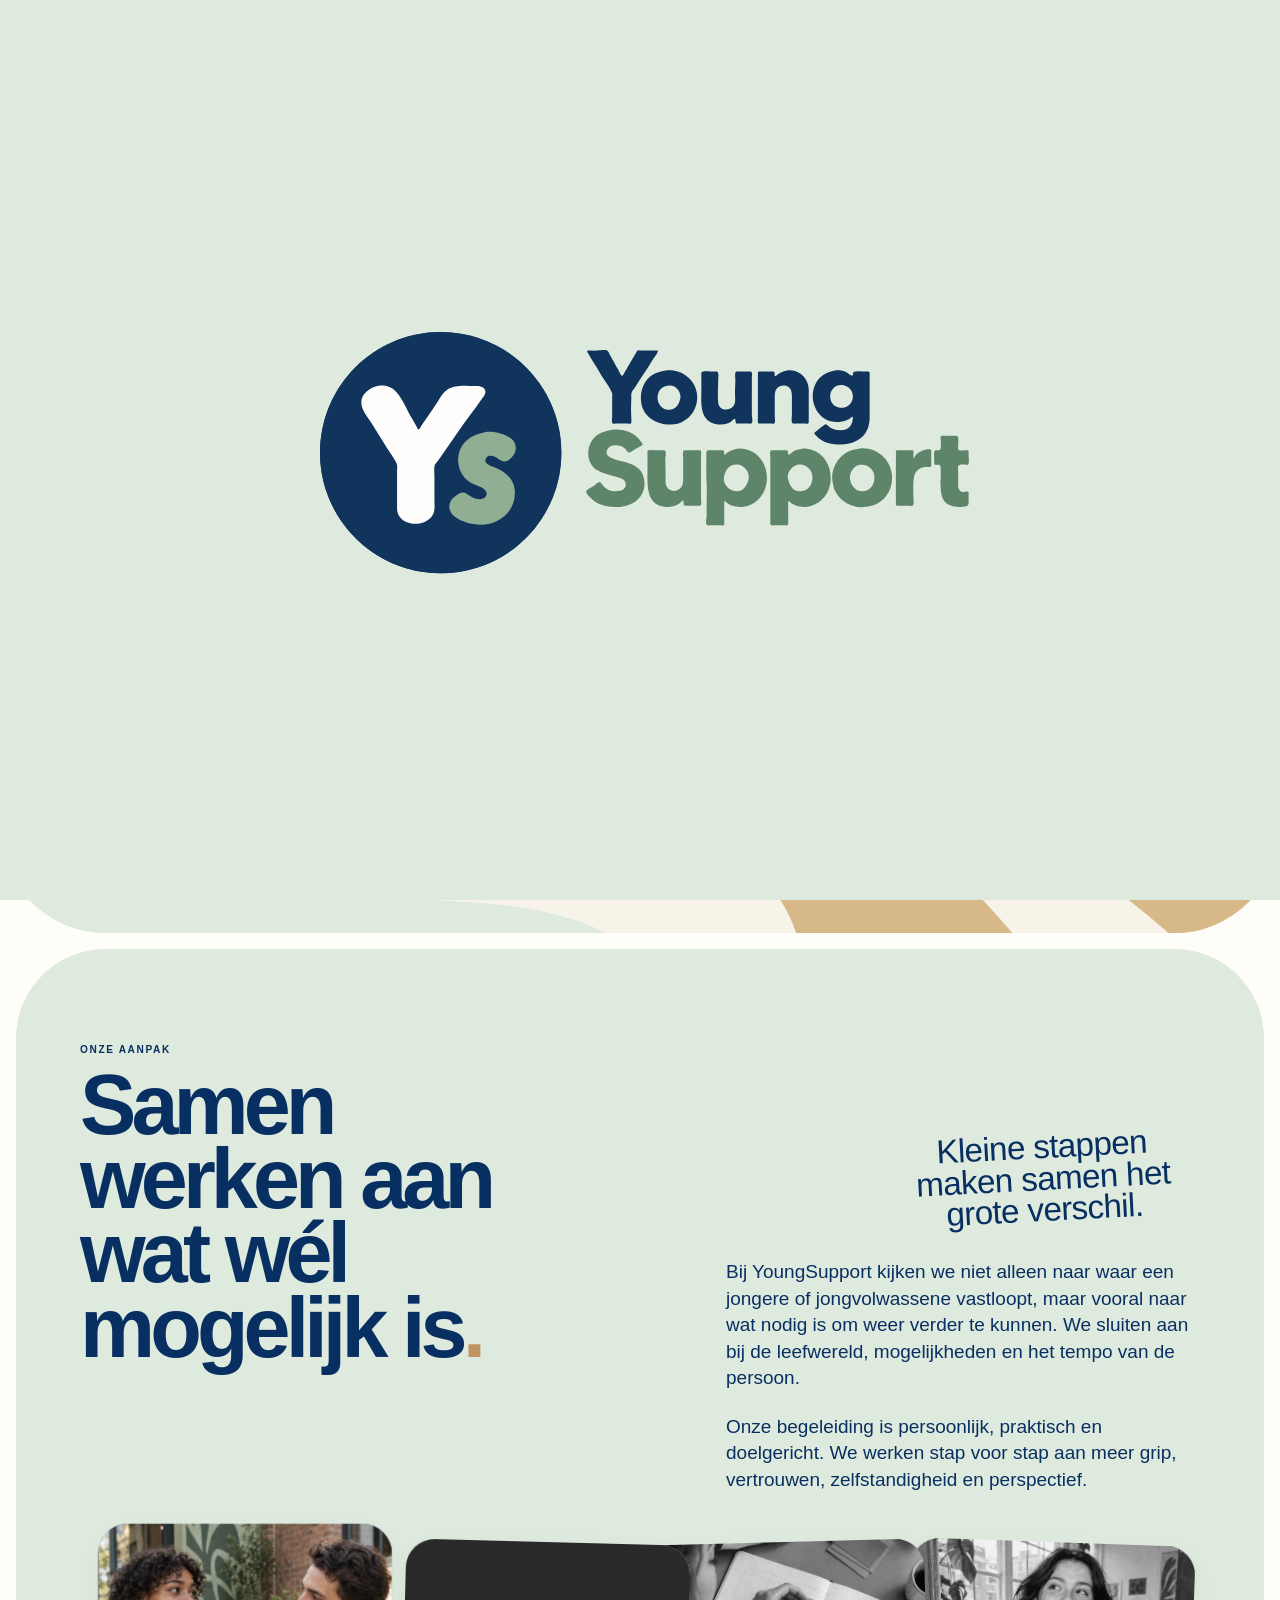
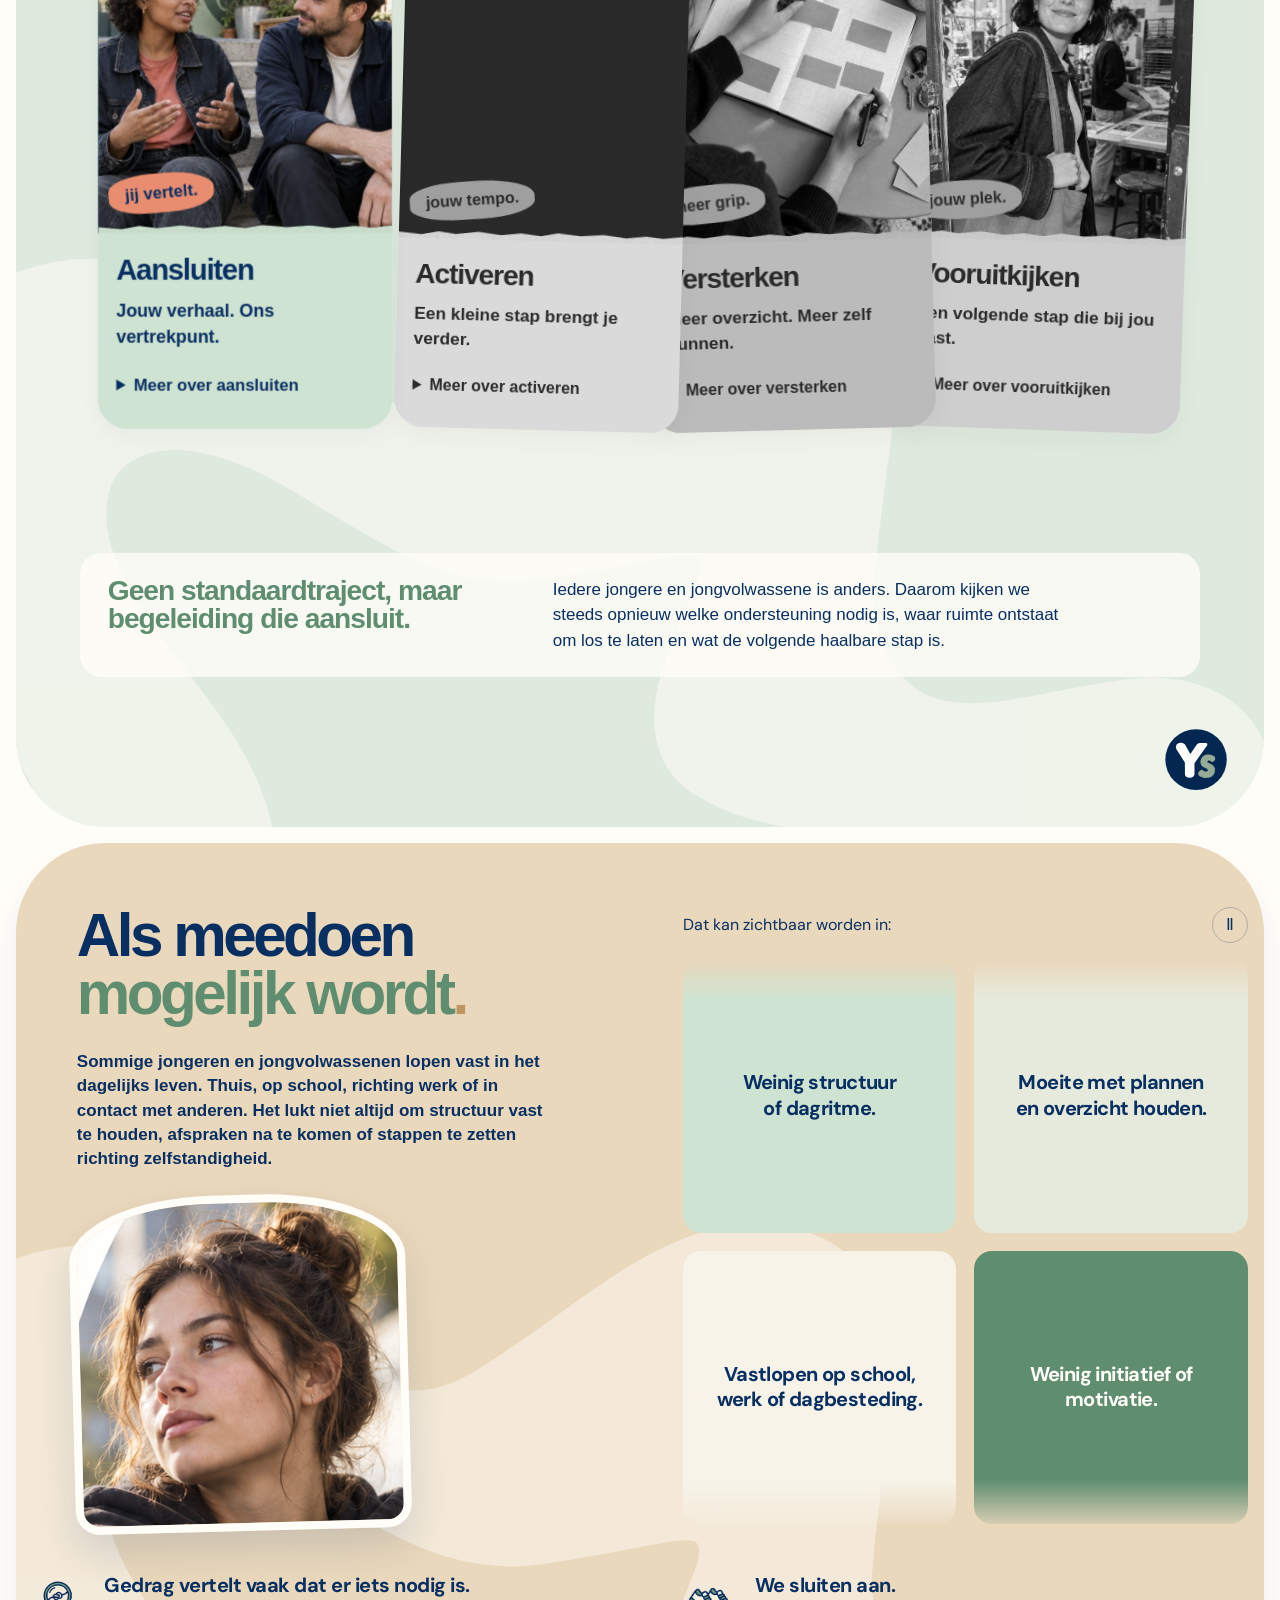
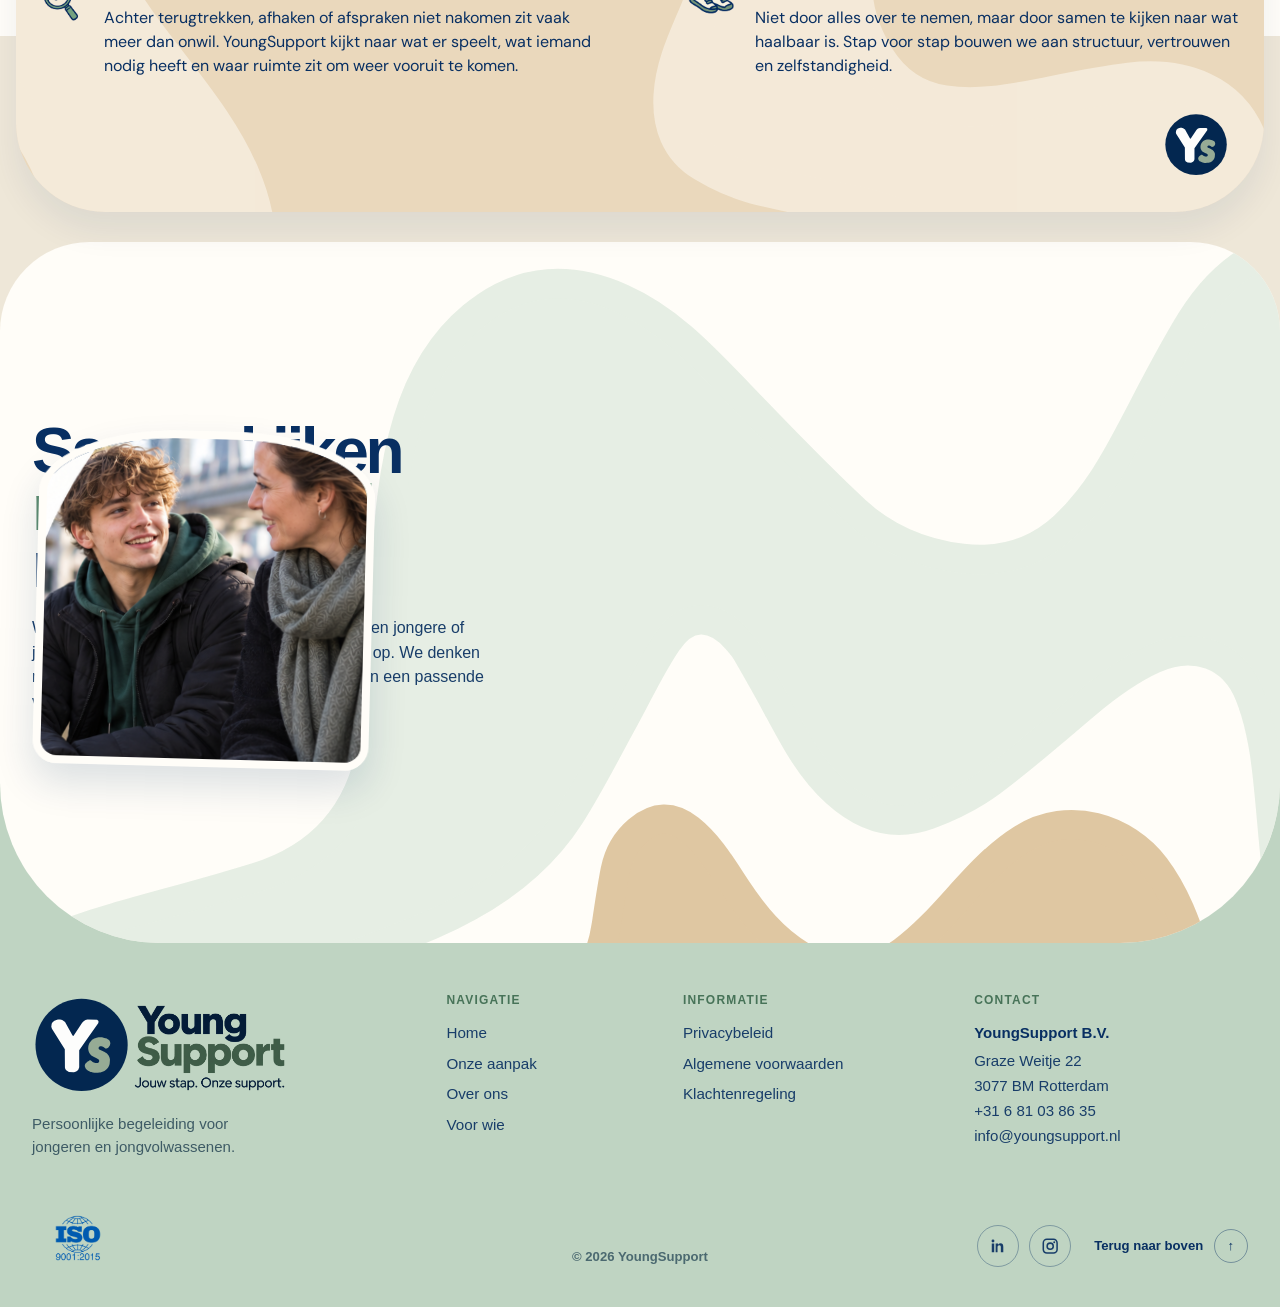
==== commit 0fa16fea: "Match mobile menu transition to intro sweep" ====
--- a/young-support-mockup/index.html
+++ b/young-support-mockup/index.html
@@ -26,9 +26,9 @@
 <link rel="icon" type="image/svg+xml" href="./young-support-favicon.svg?v=20260914-large1">
 <link rel="stylesheet" href="./ys-legal-transition.css?v=logo-continuity1">
 <script src="./ys-legal-boot.js?v=20260915-close1"></script>
-<link rel="stylesheet" href="./site-assets/lenis.css"><link rel="stylesheet" href="./ys-mockup.css?v=20260921-modular-menu-fill6"><link rel="stylesheet" href="./ys-approved-intro-v1.css?v=20260914-skip1"><link rel="stylesheet" href="./ys-footer.css?v=20260916-mobilephoto1"><link rel="stylesheet" href="./ys-hero-spacing.css?v=20260918-1"><script defer src="./ys-footer-motion.js?v=20260918-shared1"></script></head><body data-barba="wrapper" data-scrolling-started="true" data-page-theme="light"><div class="w-embed"><link rel="stylesheet" href="./site-assets/54934.css"></div><div data-transition-wrap="" class="transition"><div class="transition__shape"><svg xmlns="http://www.w3.org/2000/svg" viewBox="0 0 1080 1080" fill="none" preserveAspectRatio="none" class="transition__svg"><path d="M66.858-19C57.597 196.452 127.164 482.585 206.5 464.5c125.428-28.592 52.293-293.51 200.001-339 568.234-175-241.425 712.6 15.5 803.02C645 1007 629.398 499 810.5 499c113.398 0 106.54 189.465 164.235 429.52 48.005 199.72 89.415 213.09 105.265 173.78" stroke="currentColor" stroke-width="70%" stroke-linecap="round" stroke-linejoin="round" style="stroke-width: 8%; stroke-dashoffset: -3387.57; stroke-dasharray: 0px, 999999px;"></path></svg></div><div data-load-reset="" data-transition-logo="" class="transition__logo" style="opacity: 0; translate: none; rotate: none; scale: none; visibility: hidden; transform: rotate(64deg) scale(0, 0);"><svg xmlns="http://www.w3.org/2000/svg" fill="none" viewBox="0 0 300 300" width="100%" class="transition__logo-svg"><path fill="currentColor" d="m199.994 209.658-36.789-82.687c4.7-11.517 16.632-47.147 4.249-91.594a3.17 3.17 0 0 0-2.26-2.25c-1.085-.27-2.26 0-3.073.9-.362.45-9.943 10.167-16.903 23.214-9.672 17.995-9.491 33.2.452 44.177 10.937 11.967 11.479 20.334 10.846 24.113l-2.079.18c-3.705-7.917-16.089-30.231-46.912-51.825-.813-.54-1.807-.63-2.621-.27-.904.36-1.446 1.26-1.536 2.16-1.176 14.395 2.711 42.377 25.851 45.796 14.553 2.16 19.434 6.299 20.97 8.008-.452 3.059-1.536 7.018-3.706 12.147l-27.297 62.442h-.091c-.09.36-.271.72-.452 1.08l-.361.72c-4.339 9.267-19.976 25.373-26.213 31.671-1.537 1.619-2.621 2.699-2.983 3.149-.361.45-1.446 2.159.633 4.409 2.892 3.149 11.931 7.108 16.179 4.139 1.266-.9 1.989-1.8 2.803-2.88 2.35-3.059 15.004-17.095 35.342-34.73 0 0 6.598-8.188 16.631-9.447h6.056c4.52 0 8.135 1.079 10.214 5.668l3.345 7.648c3.163 7.288 3.163 11.247-7.502 12.956v4.859h43.658v-4.679c-8.859-1.619-10.757-6.478-16.451-19.074m-49.624-27.263c-4.7 0-8.587-3.779-8.587-8.547 0-4.679 3.796-8.548 8.587-8.548 4.7 0 8.587 3.779 8.587 8.548 0 4.678-3.887 8.547-8.587 8.547" style="stroke-width: 8%; stroke-dashoffset: -856.998; stroke-dasharray: 0px, 999999px;"></path><path fill="currentColor" fill-rule="evenodd" d="M153.456 0C238.208 0 300 69.006 300 154.128 300 239.251 238.208 300 153.456 300 68.705 300 0 239.251 0 154.128 0 69.006 68.705 0 153.456 0m85.715 58.863c-51.815-50.528-135.876-51.577-186.636 0S7.633 188.921 59.447 239.45c51.814 50.526 138.641 59.833 189.401 8.256s42.137-138.316-9.677-188.843" clip-rule="evenodd" style="stroke-width: 8%; stroke-dashoffset: -1774.4; stroke-dasharray: 0px, 999999px;"></path></svg></div></div><div data-barba="container" class="page-wrapper" style="opacity: 1; visibility: inherit;"><header data-load-reset="" data-header="" class="header" style="opacity: 1; translate: none; rotate: none; scale: none; transform: translate(0px, 0px);"><div class="header__inner"><div class="header__title"><a href="#top" aria-current="page" class="header__title-link w-inline-block w--current" data-barba-prevent="all"><img width="234" height="59" alt="Aardvark Book Club Logo" src="./site-assets/696179694070e2fa9eca375f_logo.svg" loading="eager" class="header__title-logo"></a></div><nav class="header__nav"><ul role="list" class="header__nav-list w-list-unstyled"><li class="header__nav-list-item"><a data-barba-update="" data-button="" href="./aanmelden/" class="button w-inline-block"><span class="button__bg"></span><span class="button__inner"><span data-button-text="" class="button__text" aria-label="All Books"><span class="split-char" aria-hidden="true" style="translate: none; rotate: none; scale: none; will-change: transform; transform-origin: 50% 50%; transform: translate(0px, 0px); display: inline-block;">A</span><span class="split-char" aria-hidden="true" style="translate: none; rotate: none; scale: none; will-change: transform; transform-origin: 50% 50%; transform: translate(0px, 0px); display: inline-block;">l</span><span class="split-char" aria-hidden="true" style="translate: none; rotate: none; scale: none; will-change: transform; transform-origin: 50% 50%; transform: translate(0px, 0px); display: inline-block;">l</span> <span class="split-char" aria-hidden="true" style="translate: none; rotate: none; scale: none; will-change: transform; transform-origin: 50% 50%; transform: translate(0px, 0px); display: inline-block;">B</span><span class="split-char" aria-hidden="true" style="translate: none; rotate: none; scale: none; will-change: transform; transform-origin: 50% 50%; transform: translate(0px, 0px); display: inline-block;">o</span><span class="split-char" aria-hidden="true" style="translate: none; rotate: none; scale: none; will-change: transform; transform-origin: 50% 50%; transform: translate(0px, 0px); display: inline-block;">o</span><span class="split-char" aria-hidden="true" style="translate: none; rotate: none; scale: none; will-change: transform; transform-origin: 50% 50%; transform: translate(0px, 0px); display: inline-block;">k</span><span class="split-char" aria-hidden="true" style="translate: none; rotate: none; scale: none; will-change: transform; transform-origin: 50% 50%; transform: translate(0px, 0px); display: inline-block;">s</span></span></span></a></li><li class="header__nav-list-item"><a data-barba-update="" data-button="" href="./aanmelden/" class="button w-inline-block"><span class="button__bg"></span><span class="button__inner"><span data-button-text="" class="button__text" aria-label="Gifting"><span class="split-char" aria-hidden="true" style="translate: none; rotate: none; scale: none; will-change: transform; transform-origin: 50% 50%; transform: translate(0px, 0px); display: inline-block;">G</span><span class="split-char" aria-hidden="true" style="translate: none; rotate: none; scale: none; will-change: transform; transform-origin: 50% 50%; transform: translate(0px, 0px); display: inline-block;">i</span><span class="split-char" aria-hidden="true" style="translate: none; rotate: none; scale: none; will-change: transform; transform-origin: 50% 50%; transform: translate(0px, 0px); display: inline-block;">f</span><span class="split-char" aria-hidden="true" style="translate: none; rotate: none; scale: none; will-change: transform; transform-origin: 50% 50%; transform: translate(0px, 0px); display: inline-block;">t</span><span class="split-char" aria-hidden="true" style="translate: none; rotate: none; scale: none; will-change: transform; transform-origin: 50% 50%; transform: translate(0px, 0px); display: inline-block;">i</span><span class="split-char" aria-hidden="true" style="translate: none; rotate: none; scale: none; will-change: transform; transform-origin: 50% 50%; transform: translate(0px, 0px); display: inline-block;">n</span><span class="split-char" aria-hidden="true" style="translate: none; rotate: none; scale: none; will-change: transform; transform-origin: 50% 50%; transform: translate(0px, 0px); display: inline-block;">g</span></span></span></a></li><li class="header__nav-list-item"><a data-barba-update="" data-button="" href="./aanmelden/" class="button w-inline-block"><span class="button__bg"></span><span class="button__inner"><span data-button-text="" class="button__text" aria-label="FAQ"><span class="split-char" aria-hidden="true" style="translate: none; rotate: none; scale: none; will-change: transform; transform-origin: 50% 50%; transform: translate(0px, 0px); display: inline-block;">F</span><span class="split-char" aria-hidden="true" style="translate: none; rotate: none; scale: none; will-change: transform; transform-origin: 50% 50%; transform: translate(0px, 0px); display: inline-block;">A</span><span class="split-char" aria-hidden="true" style="translate: none; rotate: none; scale: none; will-change: transform; transform-origin: 50% 50%; transform: translate(0px, 0px); display: inline-block;">Q</span></span></span></a></li><li class="header__nav-list-item"><a data-button-alt="" data-wf--button-alt--variant="base" href="./aanmelden/" target="_blank" class="button-alt w-inline-block"><span class="button-alt__text-wrap"><span class="button-alt__bg"></span><span class="button-alt__text-outer"><span data-button-alt-text="" class="button-alt__text" aria-label="Log-in / Sign-up"><span class="split-char" aria-hidden="true" style="translate: none; rotate: none; scale: none; will-change: transform; transform-origin: 50% 50%; transform: translate(0px, 0px); display: inline-block;">L</span><span class="split-char" aria-hidden="true" style="translate: none; rotate: none; scale: none; will-change: transform; transform-origin: 50% 50%; transform: translate(0px, 0px); display: inline-block;">o</span><span class="split-char" aria-hidden="true" style="translate: none; rotate: none; scale: none; will-change: transform; transform-origin: 50% 50%; transform: translate(0px, 0px); display: inline-block;">g</span><span class="split-char" aria-hidden="true" style="translate: none; rotate: none; scale: none; will-change: transform; transform-origin: 50% 50%; transform: translate(0px, 0px); display: inline-block;">-</span><span class="split-char" aria-hidden="true" style="translate: none; rotate: none; scale: none; will-change: transform; transform-origin: 50% 50%; transform: translate(0px, 0px); display: inline-block;">i</span><span class="split-char" aria-hidden="true" style="translate: none; rotate: none; scale: none; will-change: transform; transform-origin: 50% 50%; transform: translate(0px, 0px); display: inline-block;">n</span> <span class="split-char" aria-hidden="true" style="translate: none; rotate: none; scale: none; will-change: transform; transform-origin: 50% 50%; transform: translate(0px, 0px); display: inline-block;">/</span> <span class="split-char" aria-hidden="true" style="translate: none; rotate: none; scale: none; will-change: transform; transform-origin: 50% 50%; transform: translate(0px, 0px); display: inline-block;">S</span><span class="split-char" aria-hidden="true" style="translate: none; rotate: none; scale: none; will-change: transform; transform-origin: 50% 50%; transform: translate(0px, 0px); display: inline-block;">i</span><span class="split-char" aria-hidden="true" style="translate: none; rotate: none; scale: none; will-change: transform; transform-origin: 50% 50%; transform: translate(0px, 0px); display: inline-block;">g</span><span class="split-char" aria-hidden="true" style="translate: none; rotate: none; scale: none; will-change: transform; transform-origin: 50% 50%; transform: translate(0px, 0px); display: inline-block;">n</span><span class="split-char" aria-hidden="true" style="translate: none; rotate: none; scale: none; will-change: transform; transform-origin: 50% 50%; transform: translate(0px, 0px); display: inline-block;">-</span><span class="split-char" aria-hidden="true" style="translate: none; rotate: none; scale: none; will-change: transform; transform-origin: 50% 50%; transform: translate(0px, 0px); display: inline-block;">u</span><span class="split-char" aria-hidden="true" style="translate: none; rotate: none; scale: none; will-change: transform; transform-origin: 50% 50%; transform: translate(0px, 0px); display: inline-block;">p</span></span></span></span><span class="button-alt__icon-wrap"><span class="button-alt__bg"></span><span class="button-alt__icon-outer"><svg xmlns="http://www.w3.org/2000/svg" width="100%" viewBox="0 0 14 13" fill="none" aria-hidden="true" class="button-alt__icon"><path d="M13.58 5.66v.845l-5.994 5.66-1.71-2.063a61.427 61.427 0 0 1 4.265-2.988l-.02-.078c-1.828.196-4.107.294-6.387.294H0V4.835h3.734c2.28 0 4.56.098 6.387.294l.02-.059a67.638 67.638 0 0 1-4.265-3.006L7.586 0l5.994 5.66Z" fill="currentColor"></path></svg></span></span></a></li></ul></nav><div class="header__sub"><ul role="list" class="header__sub-list w-list-unstyled"><li class="header__sub-list-item"><div class="lang-switch"><div class="w-locales-list"><div role="list" class="locales-list w-locales-items"><div data-button="" role="listitem" class="w-locales-item"><a data-button-text="" hreflang="en" href="./aanmelden/" aria-current="page" class="link w--current" aria-label="en"><span class="split-char" aria-hidden="true" style="translate: none; rotate: none; scale: none; will-change: transform; transform-origin: 50% 50%; transform: translate(0px, 0px); display: inline-block;">e</span><span class="split-char" aria-hidden="true" style="translate: none; rotate: none; scale: none; will-change: transform; transform-origin: 50% 50%; transform: translate(0px, 0px); display: inline-block;">n</span></a></div></div></div></div></li><li class="header__sub-list-item"><a aria-label="Go to Instagram" data-wf--button-social-instagram--variant="base" href="#" target="_blank" class="button-social w-inline-block"><div class="button-social__inner"><span class="button-social__bg"></span><span class="button-social__icon-outer"><svg xmlns="http://www.w3.org/2000/svg" viewBox="0 0 24 24" fill="none" width="100%" class="button-social__icon"><path d="M7.8 2h8.4C19.4 2 22 4.6 22 7.8v8.4a5.8 5.8 0 0 1-5.8 5.8H7.8C4.6 22 2 19.4 2 16.2V7.8A5.8 5.8 0 0 1 7.8 2Zm-.2 2A3.6 3.6 0 0 0 4 7.6v8.8C4 18.39 5.61 20 7.6 20h8.8a3.6 3.6 0 0 0 3.6-3.6V7.6C20 5.61 18.39 4 16.4 4H7.6Zm9.65 1.5a1.25 1.25 0 1 1 0 2.5 1.25 1.25 0 0 1 0-2.5ZM12 7a5 5 0 1 1 0 10 5 5 0 0 1 0-10Zm0 2a3 3 0 1 0 0 6 3 3 0 0 0 0-6Z" fill="currentColor"></path></svg></span></div></a></li><li class="header__sub-list-item"><a aria-label="Go to TikTok" data-wf--button-social-tiktok--variant="base" href="#" target="_blank" class="button-social w-inline-block"><div class="button-social__inner"><span class="button-social__bg"></span><span class="button-social__icon-outer"><svg xmlns="http://www.w3.org/2000/svg" viewBox="0 0 24 24" fill="none" width="100%" class="button-social__icon"><path d="M16.6 5.82A4.28 4.28 0 0 1 15.54 3h-3.09v12.4a2.59 2.59 0 0 1-2.59 2.5c-1.42 0-2.6-1.16-2.6-2.6 0-1.72 1.66-3.01 3.37-2.48V9.66c-3.45-.46-6.47 2.22-6.47 5.64 0 3.33 2.76 5.7 5.69 5.7 3.14 0 5.69-2.55 5.69-5.7V9.01a7.35 7.35 0 0 0 4.3 1.38V7.3s-1.88.09-3.24-1.48Z" fill="currentColor"></path></svg></span></div></a></li></ul></div><div class="header__menu-toggle"><button data-button-alt="" type="button" data-menu-toggle="" class="button-alt is--menu-toggle"><span class="button-alt__text-wrap"><span class="button-alt__bg"></span><span class="button-alt__text-outer"><span data-button-alt-text="" class="button-alt__text" aria-label="Menu"><span class="split-char" aria-hidden="true" style="translate: none; rotate: none; scale: none; will-change: transform; transform-origin: 50% 50%; transform: translate(0px, 0px); display: inline-block;">M</span><span class="split-char" aria-hidden="true" style="translate: none; rotate: none; scale: none; will-change: transform; transform-origin: 50% 50%; transform: translate(0px, 0px); display: inline-block;">e</span><span class="split-char" aria-hidden="true" style="translate: none; rotate: none; scale: none; will-change: transform; transform-origin: 50% 50%; transform: translate(0px, 0px); display: inline-block;">n</span><span class="split-char" aria-hidden="true" style="translate: none; rotate: none; scale: none; will-change: transform; transform-origin: 50% 50%; transform: translate(0px, 0px); display: inline-block;">u</span></span></span></span><span class="button-alt__icon-wrap"><span class="button-alt__bg"></span><span class="button-alt__icon-outer"><svg xmlns="http://www.w3.org/2000/svg" width="100%" fill="none" aria-hidden="true" class="button-alt__icon is--menu-toggle"><path stroke="currentColor" stroke-linecap="round" stroke-linejoin="round" stroke-width="2" d="M7 6h10M4 12h16H7m0 6h10"></path></svg></span></span></button></div></div></header><div data-menu="" data-lenis-prevent="" data-menu-open="" class="menu"><div class="menu__inner"><div class="menu__container"><div class="menu__bg"><svg xmlns="http://www.w3.org/2000/svg" width="100%" fill="none" viewBox="0 0 386 712" class="menu__bg-svg"><path fill="currentColor" d="M115.415-56.646c27.361-10.951 55.489-16.17 84.985-10.076 40.714 8.42 64.637 33.98 75.035 73.257 9.349 35.348 3.777 70.616-.769 105.961-4.86 37.766-10.042 75.565-12.734 113.514-1.993 28.09 5.481 54.869 20.638 79.162 14.419 23.106 34.405 37.375 61.693 41.433 30.041 4.465 59.172-.835 88.412-6.653 26.135-5.192 52.289-10.684 78.69-13.939 22.265-2.747 44.838-1.383 65.775 8.431 38.064 17.842 51.287 57.852 44.901 96.147-5.782 34.664-24.948 61.621-49.555 85.474-26.279 25.482-57.556 44.224-87.22 65.142-28.385 20.025-55.476 41.366-73.798 71.673-9.327 15.437-16.063 31.796-14.646 50.393 2.044 26.803 18.243 46.689 45.101 55.529a130 130 0 0 0 4.836 1.485l-139.704 55.662a1143 1143 0 0 1-16.076-9.954c-23.207-14.664-45.445-30.911-63.44-51.988-21.556-25.244-32.204-53.705-17.969-85.831 6.78-15.297 16.202-30.236 27.474-42.541 21.248-23.189 45.199-43.868 67.023-66.553 10.99-11.421 21.425-24.013 29.233-37.716 15.33-26.925 5.653-54.263-21.962-68.343-17.177-8.762-35.531-13.481-54.297-17.195-27.909-5.514-56.046-10.232-83.497-17.516-15.707-4.173-31.138-11.277-45.104-19.692-22.108-13.327-29.728-34.941-28.254-60.155 1.445-24.649 11.284-46.711 20.765-68.939 5.78-13.545 11.193-27.25 16.537-40.967 1.371-3.514 2.093-7.336 2.693-11.083 3.859-24.009-7.353-38.23-31.777-36.443-20.635 1.512-40.986 6.805-61.477 10.321-25.248 4.332-50.38 9.871-75.818 12.53-15.074 1.576-29.77 1.044-44.109-1.173V63.588q.326-.19.651-.383c28.317-16.804 55.126-36.258 81.9-55.513 33.66-24.207 67.019-48.8 105.864-64.338"></path></svg></div><div class="menu__content"><header class="menu__header"><a href="#top" aria-current="page" class="menu__header-title-link w-inline-block w--current" data-barba-prevent="all"><img width="234" height="59" alt="Aardvark Book Club Logo" src="./site-assets/696179694070e2fa9eca375f_logo.svg" loading="eager" class="menu__header-title-logo"></a><div class="menu__close"><button data-button-alt="" type="button" data-menu-close="" class="button-alt is--menu-toggle"><span class="button-alt__icon-wrap"><span class="button-alt__bg"></span><span class="button-alt__icon-outer"><svg xmlns="http://www.w3.org/2000/svg" width="100%" fill="none" aria-hidden="true" class="button-alt__icon is--menu-toggle"><path fill="currentColor" d="m12 13.4-4.9 4.9a.95.95 0 0 1-.7.275.95.95 0 0 1-.7-.275.95.95 0 0 1-.275-.7q0-.425.275-.7l4.9-4.9-4.9-4.9a.95.95 0 0 1-.275-.7q0-.425.275-.7a.95.95 0 0 1 .7-.275q.425 0 .7.275l4.9 4.9 4.9-4.9a.95.95 0 0 1 .7-.275q.425 0 .7.275a.95.95 0 0 1 .275.7.95.95 0 0 1-.275.7L13.4 12l4.9 4.9a.95.95 0 0 1 .275.7.95.95 0 0 1-.275.7.95.95 0 0 1-.7.275.95.95 0 0 1-.7-.275z"></path></svg></span></span></button></div></header><nav class="menu__nav"><ul role="list" class="menu__nav-list w-list-unstyled"><li class="menu__nav-list-item"><a data-button="" href="./aanmelden/" class="button w-inline-block"><span class="button__bg"></span><span class="button__inner"><span data-button-text="" class="button__text" aria-label="All Books"><span class="split-char" aria-hidden="true" style="translate: none; rotate: none; scale: none; will-change: transform; transform-origin: 50% 50%; transform: translate(0px, 0px); display: inline-block;">A</span><span class="split-char" aria-hidden="true" style="translate: none; rotate: none; scale: none; will-change: transform; transform-origin: 50% 50%; transform: translate(0px, 0px); display: inline-block;">l</span><span class="split-char" aria-hidden="true" style="translate: none; rotate: none; scale: none; will-change: transform; transform-origin: 50% 50%; transform: translate(0px, 0px); display: inline-block;">l</span> <span class="split-char" aria-hidden="true" style="translate: none; rotate: none; scale: none; will-change: transform; transform-origin: 50% 50%; transform: translate(0px, 0px); display: inline-block;">B</span><span class="split-char" aria-hidden="true" style="translate: none; rotate: none; scale: none; will-change: transform; transform-origin: 50% 50%; transform: translate(0px, 0px); display: inline-block;">o</span><span class="split-char" aria-hidden="true" style="translate: none; rotate: none; scale: none; will-change: transform; transform-origin: 50% 50%; transform: translate(0px, 0px); display: inline-block;">o</span><span class="split-char" aria-hidden="true" style="translate: none; rotate: none; scale: none; will-change: transform; transform-origin: 50% 50%; transform: translate(0px, 0px); display: inline-block;">k</span><span class="split-char" aria-hidden="true" style="translate: none; rotate: none; scale: none; will-change: transform; transform-origin: 50% 50%; transform: translate(0px, 0px); display: inline-block;">s</span></span></span></a></li><li class="menu__nav-list-item"><a data-button="" href="./aanmelden/" class="button w-inline-block"><span class="button__bg"></span><span class="button__inner"><span data-button-text="" class="button__text" aria-label="Gifting"><span class="split-char" aria-hidden="true" style="translate: none; rotate: none; scale: none; will-change: transform; transform-origin: 50% 50%; transform: translate(0px, 0px); display: inline-block;">G</span><span class="split-char" aria-hidden="true" style="translate: none; rotate: none; scale: none; will-change: transform; transform-origin: 50% 50%; transform: translate(0px, 0px); display: inline-block;">i</span><span class="split-char" aria-hidden="true" style="translate: none; rotate: none; scale: none; will-change: transform; transform-origin: 50% 50%; transform: translate(0px, 0px); display: inline-block;">f</span><span class="split-char" aria-hidden="true" style="translate: none; rotate: none; scale: none; will-change: transform; transform-origin: 50% 50%; transform: translate(0px, 0px); display: inline-block;">t</span><span class="split-char" aria-hidden="true" style="translate: none; rotate: none; scale: none; will-change: transform; transform-origin: 50% 50%; transform: translate(0px, 0px); display: inline-block;">i</span><span class="split-char" aria-hidden="true" style="translate: none; rotate: none; scale: none; will-change: transform; transform-origin: 50% 50%; transform: translate(0px, 0px); display: inline-block;">n</span><span class="split-char" aria-hidden="true" style="translate: none; rotate: none; scale: none; will-change: transform; transform-origin: 50% 50%; transform: translate(0px, 0px); display: inline-block;">g</span></span></span></a></li><li class="menu__nav-list-item"><a data-button="" href="./aanmelden/" class="button w-inline-block"><span class="button__bg"></span><span class="button__inner"><span data-button-text="" class="button__text" aria-label="FAQ"><span class="split-char" aria-hidden="true" style="translate: none; rotate: none; scale: none; will-change: transform; transform-origin: 50% 50%; transform: translate(0px, 0px); display: inline-block;">F</span><span class="split-char" aria-hidden="true" style="translate: none; rotate: none; scale: none; will-change: transform; transform-origin: 50% 50%; transform: translate(0px, 0px); display: inline-block;">A</span><span class="split-char" aria-hidden="true" style="translate: none; rotate: none; scale: none; will-change: transform; transform-origin: 50% 50%; transform: translate(0px, 0px); display: inline-block;">Q</span></span></span></a></li></ul></nav><footer class="menu__footer"><div class="menu__sub"><ul role="list" class="menu__sub-list w-list-unstyled"><li class="header__sub-list-item"><div class="lang-switch"><div class="w-locales-list"><div role="list" class="locales-list w-locales-items"><div data-button="" role="listitem" class="w-locales-item"><a data-button-text="" hreflang="en" href="./aanmelden/" aria-current="page" class="link w--current" aria-label="en"><span class="split-char" aria-hidden="true" style="translate: none; rotate: none; scale: none; will-change: transform; transform-origin: 50% 50%; transform: translate(0px, 0px); display: inline-block;">e</span><span class="split-char" aria-hidden="true" style="translate: none; rotate: none; scale: none; will-change: transform; transform-origin: 50% 50%; transform: translate(0px, 0px); display: inline-block;">n</span></a></div></div></div></div></li><li class="menu__sub-list-item"><a aria-label="Go to Instagram" data-wf--button-social-instagram--variant="base" href="#" target="_blank" class="button-social w-inline-block"><div class="button-social__inner"><span class="button-social__bg"></span><span class="button-social__icon-outer"><svg xmlns="http://www.w3.org/2000/svg" viewBox="0 0 24 24" fill="none" width="100%" class="button-social__icon"><path d="M7.8 2h8.4C19.4 2 22 4.6 22 7.8v8.4a5.8 5.8 0 0 1-5.8 5.8H7.8C4.6 22 2 19.4 2 16.2V7.8A5.8 5.8 0 0 1 7.8 2Zm-.2 2A3.6 3.6 0 0 0 4 7.6v8.8C4 18.39 5.61 20 7.6 20h8.8a3.6 3.6 0 0 0 3.6-3.6V7.6C20 5.61 18.39 4 16.4 4H7.6Zm9.65 1.5a1.25 1.25 0 1 1 0 2.5 1.25 1.25 0 0 1 0-2.5ZM12 7a5 5 0 1 1 0 10 5 5 0 0 1 0-10Zm0 2a3 3 0 1 0 0 6 3 3 0 0 0 0-6Z" fill="currentColor"></path></svg></span></div></a></li><li class="menu__sub-list-item"><a aria-label="Go to TikTok" data-wf--button-social-tiktok--variant="base" href="#" target="_blank" class="button-social w-inline-block"><div class="button-social__inner"><span class="button-social__bg"></span><span class="button-social__icon-outer"><svg xmlns="http://www.w3.org/2000/svg" viewBox="0 0 24 24" fill="none" width="100%" class="button-social__icon"><path d="M16.6 5.82A4.28 4.28 0 0 1 15.54 3h-3.09v12.4a2.59 2.59 0 0 1-2.59 2.5c-1.42 0-2.6-1.16-2.6-2.6 0-1.72 1.66-3.01 3.37-2.48V9.66c-3.45-.46-6.47 2.22-6.47 5.64 0 3.33 2.76 5.7 5.69 5.7 3.14 0 5.69-2.55 5.69-5.7V9.01a7.35 7.35 0 0 0 4.3 1.38V7.3s-1.88.09-3.24-1.48Z" fill="currentColor"></path></svg></span></div></a></li></ul></div><div class="menu__login"><a data-button-alt="" data-wf--button-alt--variant="base" href="./aanmelden/" target="_blank" class="button-alt w-inline-block"><span class="button-alt__text-wrap"><span class="button-alt__bg"></span><span class="button-alt__text-outer"><span data-button-alt-text="" class="button-alt__text" aria-label="Log-in / Sign-up"><span class="split-char" aria-hidden="true" style="translate: none; rotate: none; scale: none; will-change: transform; transform-origin: 50% 50%; transform: translate(0px, 0px); display: inline-block;">L</span><span class="split-char" aria-hidden="true" style="translate: none; rotate: none; scale: none; will-change: transform; transform-origin: 50% 50%; transform: translate(0px, 0px); display: inline-block;">o</span><span class="split-char" aria-hidden="true" style="translate: none; rotate: none; scale: none; will-change: transform; transform-origin: 50% 50%; transform: translate(0px, 0px); display: inline-block;">g</span><span class="split-char" aria-hidden="true" style="translate: none; rotate: none; scale: none; will-change: transform; transform-origin: 50% 50%; transform: translate(0px, 0px); display: inline-block;">-</span><span class="split-char" aria-hidden="true" style="translate: none; rotate: none; scale: none; will-change: transform; transform-origin: 50% 50%; transform: translate(0px, 0px); display: inline-block;">i</span><span class="split-char" aria-hidden="true" style="translate: none; rotate: none; scale: none; will-change: transform; transform-origin: 50% 50%; transform: translate(0px, 0px); display: inline-block;">n</span> <span class="split-char" aria-hidden="true" style="translate: none; rotate: none; scale: none; will-change: transform; transform-origin: 50% 50%; transform: translate(0px, 0px); display: inline-block;">/</span> <span class="split-char" aria-hidden="true" style="translate: none; rotate: none; scale: none; will-change: transform; transform-origin: 50% 50%; transform: translate(0px, 0px); display: inline-block;">S</span><span class="split-char" aria-hidden="true" style="translate: none; rotate: none; scale: none; will-change: transform; transform-origin: 50% 50%; transform: translate(0px, 0px); display: inline-block;">i</span><span class="split-char" aria-hidden="true" style="translate: none; rotate: none; scale: none; will-change: transform; transform-origin: 50% 50%; transform: translate(0px, 0px); display: inline-block;">g</span><span class="split-char" aria-hidden="true" style="translate: none; rotate: none; scale: none; will-change: transform; transform-origin: 50% 50%; transform: translate(0px, 0px); display: inline-block;">n</span><span class="split-char" aria-hidden="true" style="translate: none; rotate: none; scale: none; will-change: transform; transform-origin: 50% 50%; transform: translate(0px, 0px); display: inline-block;">-</span><span class="split-char" aria-hidden="true" style="translate: none; rotate: none; scale: none; will-change: transform; transform-origin: 50% 50%; transform: translate(0px, 0px); display: inline-block;">u</span><span class="split-char" aria-hidden="true" style="translate: none; rotate: none; scale: none; will-change: transform; transform-origin: 50% 50%; transform: translate(0px, 0px); display: inline-block;">p</span></span></span></span><span class="button-alt__icon-wrap"><span class="button-alt__bg"></span><span class="button-alt__icon-outer"><svg xmlns="http://www.w3.org/2000/svg" width="100%" viewBox="0 0 14 13" fill="none" aria-hidden="true" class="button-alt__icon"><path d="M13.58 5.66v.845l-5.994 5.66-1.71-2.063a61.427 61.427 0 0 1 4.265-2.988l-.02-.078c-1.828.196-4.107.294-6.387.294H0V4.835h3.734c2.28 0 4.56.098 6.387.294l.02-.059a67.638 67.638 0 0 1-4.265-3.006L7.586 0l5.994 5.66Z" fill="currentColor"></path></svg></span></span></a></div></footer></div></div><div class="menu__backdrop"></div></div></div><main class="main"><section data-intro-home="" class="hero is--bg-yellow"><div data-load-reset="" class="hero__container u-container" style="opacity: 1;"><div class="hero__inner"><div data-hero-content="" class="hero__content"><div class="hero__header"><h1 data-hero-title="" class="hero__title u-heading-xxl" aria-label="Unbox stories worth talking about"><span class="split-word" aria-hidden="true" style="translate: none; rotate: none; scale: none; opacity: 1; transform-origin: 0% 0%; transform: translate(0px, 0px); display: inline-block; will-change: transform;">Unbox</span> <span class="split-word" aria-hidden="true" style="translate: none; rotate: none; scale: none; opacity: 1; transform-origin: 0% 0%; transform: translate(0px, 0px); display: inline-block; will-change: transform;">stories</span> <span class="split-word" aria-hidden="true" style="translate: none; rotate: none; scale: none; opacity: 1; transform-origin: 0% 0%; transform: translate(0px, 0px); display: inline-block; will-change: transform;">worth</span> <span class="split-word" aria-hidden="true" style="translate: none; rotate: none; scale: none; opacity: 1; transform-origin: 0% 0%; transform: translate(0px, 0px); display: inline-block; will-change: transform;">talking</span> <span class="split-word" aria-hidden="true" style="translate: none; rotate: none; scale: none; opacity: 1; transform-origin: 0% 0%; transform: translate(0px, 0px); display: inline-block; will-change: transform;">about</span></h1><p data-hero-paragraph="" class="hero__paragraph u-paragraph-regular" style="translate: none; rotate: none; scale: none; transform: translate(0px, 0em); opacity: 1;">Join the book club that’s anything but traditional. Choose up to 3 new reads every month, delivered to your door. Then dive into the stories, and the conversations.</p></div><a data-button-alt="" data-wf--button-alt--variant="base" href="./aanmelden/" target="_blank" class="button-alt w-inline-block" style="translate: none; rotate: none; scale: none; transform: translate(0px, 0em); opacity: 1;"><span class="button-alt__text-wrap"><span class="button-alt__bg"></span><span class="button-alt__text-outer"><span data-button-alt-text="" class="button-alt__text" aria-label="Log-in / Sign-up now"><span class="split-char" aria-hidden="true" style="translate: none; rotate: none; scale: none; will-change: transform; transform-origin: 50% 50%; transform: translate(0px, 0px); display: inline-block;">L</span><span class="split-char" aria-hidden="true" style="translate: none; rotate: none; scale: none; will-change: transform; transform-origin: 50% 50%; transform: translate(0px, 0px); display: inline-block;">o</span><span class="split-char" aria-hidden="true" style="translate: none; rotate: none; scale: none; will-change: transform; transform-origin: 50% 50%; transform: translate(0px, 0px); display: inline-block;">g</span><span class="split-char" aria-hidden="true" style="translate: none; rotate: none; scale: none; will-change: transform; transform-origin: 50% 50%; transform: translate(0px, 0px); display: inline-block;">-</span><span class="split-char" aria-hidden="true" style="translate: none; rotate: none; scale: none; will-change: transform; transform-origin: 50% 50%; transform: translate(0px, 0px); display: inline-block;">i</span><span class="split-char" aria-hidden="true" style="translate: none; rotate: none; scale: none; will-change: transform; transform-origin: 50% 50%; transform: translate(0px, 0px); display: inline-block;">n</span> <span class="split-char" aria-hidden="true" style="translate: none; rotate: none; scale: none; will-change: transform; transform-origin: 50% 50%; transform: translate(0px, 0px); display: inline-block;">/</span> <span class="split-char" aria-hidden="true" style="translate: none; rotate: none; scale: none; will-change: transform; transform-origin: 50% 50%; transform: translate(0px, 0px); display: inline-block;">S</span><span class="split-char" aria-hidden="true" style="translate: none; rotate: none; scale: none; will-change: transform; transform-origin: 50% 50%; transform: translate(0px, 0px); display: inline-block;">i</span><span class="split-char" aria-hidden="true" style="translate: none; rotate: none; scale: none; will-change: transform; transform-origin: 50% 50%; transform: translate(0px, 0px); display: inline-block;">g</span><span class="split-char" aria-hidden="true" style="translate: none; rotate: none; scale: none; will-change: transform; transform-origin: 50% 50%; transform: translate(0px, 0px); display: inline-block;">n</span><span class="split-char" aria-hidden="true" style="translate: none; rotate: none; scale: none; will-change: transform; transform-origin: 50% 50%; transform: translate(0px, 0px); display: inline-block;">-</span><span class="split-char" aria-hidden="true" style="translate: none; rotate: none; scale: none; will-change: transform; transform-origin: 50% 50%; transform: translate(0px, 0px); display: inline-block;">u</span><span class="split-char" aria-hidden="true" style="translate: none; rotate: none; scale: none; will-change: transform; transform-origin: 50% 50%; transform: translate(0px, 0px); display: inline-block;">p</span> <span class="split-char" aria-hidden="true" style="translate: none; rotate: none; scale: none; will-change: transform; transform-origin: 50% 50%; transform: translate(0px, 0px); display: inline-block;">n</span><span class="split-char" aria-hidden="true" style="translate: none; rotate: none; scale: none; will-change: transform; transform-origin: 50% 50%; transform: translate(0px, 0px); display: inline-block;">o</span><span class="split-char" aria-hidden="true" style="translate: none; rotate: none; scale: none; will-change: transform; transform-origin: 50% 50%; transform: translate(0px, 0px); display: inline-block;">w</span></span></span></span><span class="button-alt__icon-wrap"><span class="button-alt__bg"></span><span class="button-alt__icon-outer"><svg xmlns="http://www.w3.org/2000/svg" width="100%" viewBox="0 0 14 13" fill="none" aria-hidden="true" class="button-alt__icon"><path d="M13.58 5.66v.845l-5.994 5.66-1.71-2.063a61.427 61.427 0 0 1 4.265-2.988l-.02-.078c-1.828.196-4.107.294-6.387.294H0V4.835h3.734c2.28 0 4.56.098 6.387.294l.02-.059a67.638 67.638 0 0 1-4.265-3.006L7.586 0l5.994 5.66Z" fill="currentColor"></path></svg></span></span></a><div class="hero__text-wrap"><div class="hero__text-outer"><p data-hero-handwritten-text="" class="hero__text u-handwritten-regular" aria-label="Shipping to the USA &amp; Canada"><span class="split-word" aria-hidden="true" style="display: inline-block;"><span class="split-char" aria-hidden="true" style="translate: none; rotate: none; scale: none; transform: translate(0em, 0em); opacity: 1; display: inline-block;">S</span><span class="split-char" aria-hidden="true" style="translate: none; rotate: none; scale: none; transform: translate(0em, 0em); opacity: 1; display: inline-block;">h</span><span class="split-char" aria-hidden="true" style="translate: none; rotate: none; scale: none; transform: translate(0em, 0em); opacity: 1; display: inline-block;">i</span><span class="split-char" aria-hidden="true" style="translate: none; rotate: none; scale: none; transform: translate(0em, 0em); opacity: 1; display: inline-block;">p</span><span class="split-char" aria-hidden="true" style="translate: none; rotate: none; scale: none; transform: translate(0em, 0em); opacity: 1; display: inline-block;">p</span><span class="split-char" aria-hidden="true" style="translate: none; rotate: none; scale: none; transform: translate(0em, 0em); opacity: 1; display: inline-block;">i</span><span class="split-char" aria-hidden="true" style="translate: none; rotate: none; scale: none; transform: translate(0em, 0em); opacity: 1; display: inline-block;">n</span><span class="split-char" aria-hidden="true" style="translate: none; rotate: none; scale: none; transform: translate(0em, 0em); opacity: 1; display: inline-block;">g</span></span> <span class="split-word" aria-hidden="true" style="display: inline-block;"><span class="split-char" aria-hidden="true" style="translate: none; rotate: none; scale: none; transform: translate(0em, 0em); opacity: 1; display: inline-block;">t</span><span class="split-char" aria-hidden="true" style="translate: none; rotate: none; scale: none; transform: translate(0em, 0em); opacity: 1; display: inline-block;">o</span></span> <span class="split-word" aria-hidden="true" style="display: inline-block;"><span class="split-char" aria-hidden="true" style="translate: none; rotate: none; scale: none; transform: translate(0em, 0em); opacity: 1; display: inline-block;">t</span><span class="split-char" aria-hidden="true" style="translate: none; rotate: none; scale: none; transform: translate(0em, 0em); opacity: 1; display: inline-block;">h</span><span class="split-char" aria-hidden="true" style="translate: none; rotate: none; scale: none; transform: translate(0em, 0em); opacity: 1; display: inline-block;">e</span></span> <span class="split-word" aria-hidden="true" style="display: inline-block;"><span class="split-char" aria-hidden="true" style="translate: none; rotate: none; scale: none; transform: translate(0em, 0em); opacity: 1; display: inline-block;">U</span><span class="split-char" aria-hidden="true" style="translate: none; rotate: none; scale: none; transform: translate(0em, 0em); opacity: 1; display: inline-block;">S</span><span class="split-char" aria-hidden="true" style="translate: none; rotate: none; scale: none; transform: translate(0em, 0em); opacity: 1; display: inline-block;">A</span></span> <span class="split-word" aria-hidden="true" style="display: inline-block;"><span class="split-char" aria-hidden="true" style="translate: none; rotate: none; scale: none; transform: translate(0em, 0em); opacity: 1; display: inline-block;">&amp;</span></span> <span class="split-word" aria-hidden="true" style="display: inline-block;"><span class="split-char" aria-hidden="true" style="translate: none; rotate: none; scale: none; transform: translate(0em, 0em); opacity: 1; display: inline-block;">C</span><span class="split-char" aria-hidden="true" style="translate: none; rotate: none; scale: none; transform: translate(0em, 0em); opacity: 1; display: inline-block;">a</span><span class="split-char" aria-hidden="true" style="translate: none; rotate: none; scale: none; transform: translate(0em, 0em); opacity: 1; display: inline-block;">n</span><span class="split-char" aria-hidden="true" style="translate: none; rotate: none; scale: none; transform: translate(0em, 0em); opacity: 1; display: inline-block;">a</span><span class="split-char" aria-hidden="true" style="translate: none; rotate: none; scale: none; transform: translate(0em, 0em); opacity: 1; display: inline-block;">d</span><span class="split-char" aria-hidden="true" style="translate: none; rotate: none; scale: none; transform: translate(0em, 0em); opacity: 1; display: inline-block;">a</span></span></p></div></div></div><div class="hero__visual"><img class="hero__visual-img" src="./site-assets/69b9afc474f523151b7c0941_package-visual.webp" width="630" height="789" alt="Aardvark Book Club Box" data-hero-visual="" sizes="(max-width: 767px) 100vw, 630px" loading="lazy" srcset="https://cdn.prod.website-files.com/696173cb00865d1b386e4af8/69b9afc474f523151b7c0941_package-visual-p-500.webp 500w, https://cdn.prod.website-files.com/696173cb00865d1b386e4af8/69b9afc474f523151b7c0941_package-visual-p-800.webp 800w, https://cdn.prod.website-files.com/696173cb00865d1b386e4af8/69b9afc474f523151b7c0941_package-visual-p-1080.webp 1080w, https://cdn.prod.website-files.com/696173cb00865d1b386e4af8/69b9afc474f523151b7c0941_package-visual.webp 1260w" style="translate: none; rotate: none; scale: none; transform: translate(0px, 0em) rotate(-21deg); opacity: 1;"></div></div></div><div data-hero-easter-egg="" class="hero__logo-easter-egg" style="opacity: 1;"><div data-pop-up="" data-wf--logo-pop-up--variant="left" class="pop-up"><button type="button" data-pop-up-button="" aria-label="Show Sign up" class="pop-up__button"><span class="pop-up__button-inner"><svg xmlns="http://www.w3.org/2000/svg" fill="none" viewBox="0 0 80 80" width="100%" class="pop-up__button-svg"><path fill="currentColor" d="m53.332 55.909-9.81-22.05c1.253-3.071 4.434-12.573 1.132-24.425a.845.845 0 0 0-.602-.6.82.82 0 0 0-.82.24c-.096.12-2.651 2.711-4.507 6.19-2.58 4.799-2.531 8.854.12 11.78 2.917 3.192 3.062 5.423 2.893 6.431l-.555.048c-.988-2.111-4.29-8.062-12.51-13.82a.734.734 0 0 0-.698-.072c-.242.096-.386.336-.41.576-.314 3.839.723 11.3 6.893 12.212 3.881.576 5.183 1.68 5.593 2.136-.121.816-.41 1.871-.989 3.239l-7.28 16.651h-.023a1.456 1.456 0 0 1-.12.288l-.097.192c-1.157 2.471-5.327 6.766-6.99 8.446-.41.431-.7.72-.796.84-.096.12-.385.575.169 1.175.771.84 3.182 1.895 4.315 1.104.337-.24.53-.48.747-.768.627-.816 4.001-4.559 9.424-9.261 0 0 1.76-2.184 4.435-2.52h1.616c1.205 0 2.169.288 2.723 1.512l.892 2.04c.844 1.943.844 2.998-2 3.454v1.296h11.642v-1.248c-2.363-.432-2.869-1.727-4.387-5.086Zm-13.233-7.27a2.284 2.284 0 0 1-2.29-2.28 2.284 2.284 0 0 1 2.29-2.279 2.284 2.284 0 0 1 2.29 2.28c0 1.247-1.037 2.279-2.29 2.279Z"></path><path fill="currentColor" fill-rule="evenodd" d="M40.922 0C63.522 0 80 18.401 80 41.1 80 63.8 63.522 80 40.922 80S0 63.8 0 41.1C0 18.402 18.321 0 40.922 0Zm22.857 15.697c-13.817-13.474-36.234-13.754-49.77 0C.473 29.45 2.035 50.379 15.852 63.853 29.67 77.327 52.823 79.81 66.36 66.055c13.537-13.754 11.237-36.884-2.58-50.358Z" clip-rule="evenodd"></path></svg></span></button><div class="pop-up__overlay"><div class="pop-up__overlay-inner"><div class="pop-up__overlay-bg-wrap"><div class="pop-up__overlay-ears"><svg xmlns="http://www.w3.org/2000/svg" fill="none" viewBox="0 0 44 45" width="100%" class="pop-up__overlay-left-ear"><path fill="currentColor" d="M1.335.198c.671-.316 1.5-.254 2.186.187C27.678 16.847 39.839 36.953 44 45h-6.048c-2.382-1.604-6.964-3.674-15.652-4.814C2.999 37.666-.665 14.174.09 2.04.152 1.28.589.515 1.335.198Z"></path></svg><svg xmlns="http://www.w3.org/2000/svg" fill="none" viewBox="0 0 29 80" width="100%" class="pop-up__overlay-right-ear"><path fill="currentColor" d="M19.388.879c.667-.771 1.647-1.018 2.559-.807.912.21 1.682.956 1.926 1.861C34.595 38.09 25.79 69.237 21.823 80h-4.188c-.17-4.22-2.739-13.318-10.975-22.064-8.493-9.099-8.88-21.913-1.063-37.23C11.221 9.603 19.091 1.266 19.388.879Z"></path></svg></div><div class="pop-up__overlay-bg"></div></div><div class="pop-up__overlay-content"><h3 class="pop-up__overlay-title u-heading-xs">Want to join the Club?</h3><div class="pop-up__overlay-content-action"><a data-button-alt="" data-wf--button-alt--variant="small" href="./aanmelden/" target="_blank" class="button-alt w-inline-block"><span class="button-alt__text-wrap"><span class="button-alt__bg"></span><span class="button-alt__text-outer"><span data-button-alt-text="" class="button-alt__text" aria-label="Sign-up now!"><span class="split-char" aria-hidden="true" style="translate: none; rotate: none; scale: none; will-change: transform; transform-origin: 50% 50%; transform: translate(0px, 0px); display: inline-block;">S</span><span class="split-char" aria-hidden="true" style="translate: none; rotate: none; scale: none; will-change: transform; transform-origin: 50% 50%; transform: translate(0px, 0px); display: inline-block;">i</span><span class="split-char" aria-hidden="true" style="translate: none; rotate: none; scale: none; will-change: transform; transform-origin: 50% 50%; transform: translate(0px, 0px); display: inline-block;">g</span><span class="split-char" aria-hidden="true" style="translate: none; rotate: none; scale: none; will-change: transform; transform-origin: 50% 50%; transform: translate(0px, 0px); display: inline-block;">n</span><span class="split-char" aria-hidden="true" style="translate: none; rotate: none; scale: none; will-change: transform; transform-origin: 50% 50%; transform: translate(0px, 0px); display: inline-block;">-</span><span class="split-char" aria-hidden="true" style="translate: none; rotate: none; scale: none; will-change: transform; transform-origin: 50% 50%; transform: translate(0px, 0px); display: inline-block;">u</span><span class="split-char" aria-hidden="true" style="translate: none; rotate: none; scale: none; will-change: transform; transform-origin: 50% 50%; transform: translate(0px, 0px); display: inline-block;">p</span> <span class="split-char" aria-hidden="true" style="translate: none; rotate: none; scale: none; will-change: transform; transform-origin: 50% 50%; transform: translate(0px, 0px); display: inline-block;">n</span><span class="split-char" aria-hidden="true" style="translate: none; rotate: none; scale: none; will-change: transform; transform-origin: 50% 50%; transform: translate(0px, 0px); display: inline-block;">o</span><span class="split-char" aria-hidden="true" style="translate: none; rotate: none; scale: none; will-change: transform; transform-origin: 50% 50%; transform: translate(0px, 0px); display: inline-block;">w</span><span class="split-char" aria-hidden="true" style="translate: none; rotate: none; scale: none; will-change: transform; transform-origin: 50% 50%; transform: translate(0px, 0px); display: inline-block;">!</span></span></span></span><span class="button-alt__icon-wrap"><span class="button-alt__bg"></span><span class="button-alt__icon-outer"><svg xmlns="http://www.w3.org/2000/svg" width="100%" viewBox="0 0 14 13" fill="none" aria-hidden="true" class="button-alt__icon"><path d="M13.58 5.66v.845l-5.994 5.66-1.71-2.063a61.427 61.427 0 0 1 4.265-2.988l-.02-.078c-1.828.196-4.107.294-6.387.294H0V4.835h3.734c2.28 0 4.56.098 6.387.294l.02-.059a67.638 67.638 0 0 1-4.265-3.006L7.586 0l5.994 5.66Z" fill="currentColor"></path></svg></span></span></a></div></div></div><div class="pop-up__overlay-target-zone"></div></div></div></div><div data-hero-bg-intro="" data-hero-bg="" data-load-reset="" class="hero__bg" style="opacity: 1; clip-path: ellipse(150% 130% at 100% 100%);"><svg xmlns="http://www.w3.org/2000/svg" fill="none" viewBox="0 0 1920 1403" data-background-animation="" data-background-animation-small="" class="hero__bg-svg is--desktop"><path d="M1695.07 151.632c64.24-31.904 131.73-7.088 176.11 42.102 40.17 44.528 55.82 98.753 61.56 156.949 6.14 62.16-2.03 123.84-5.58 185.677-3.39 59.179-3.64 118.025 17.39 174.679 10.72 28.85 25.42 55.218 51.77 73.069 37.97 25.728 81.74 25.202 122.06-1.291 30.97-20.344 55.08-47.559 77.62-76.157v264.039c-58.87 19.501-116.27 43.421-174.84 63.861-44.23 15.43-89.54 27.89-136.8 29.55-56.61 1.99-105.94-14-133.74-67.126-13.24-25.298-23.19-53.745-27.66-81.867-8.42-53.005-10.61-106.956-17.74-160.196-3.59-26.806-9.33-54.115-19.35-79.093-19.69-49.067-66.48-65.165-114.61-43.224-29.94 13.641-55.74 33.151-80.62 54.275-37 31.428-73.18 64.005-112.05 92.942-22.25 16.551-48.12 29.623-74.19 39.345-41.28 15.384-78.24 2.614-110.36-26.124-31.39-28.102-50.42-64.67-70.05-100.935-11.96-22.103-24.51-43.883-37.17-65.587-3.23-5.562-7.57-10.586-11.94-15.365-27.98-30.646-58.88-30.767-82.42 3.757-19.89 29.17-34.427 61.976-51.488 93.082-21.019 38.326-40.302 77.781-63.758 114.584-39.329 61.713-97.979 101.491-163.715 129.981-59.999 26.005-121.922 47.501-182.611 71.931-42.824 17.23-83.179 39.5-118.338 69.59-34.021 29.14-59.637 64.2-65.374 110.44-3.776 30.48 4.892 57.48 24.129 81.15 36.407 44.77 86.741 62.81 141.012 73.57 59.97 11.89 120.728 11.08 181.378 12.17 61.192 1.09 122.363 2.43 181.917 18.66 37.051 10.09 72.202 24.64 102.005 49.74 39.753 33.48 57.763 73.94 57.933 120.19H226.533c-32.085-15.58-61.858-36.47-89.169-62.36-48.299-45.77-73.99-103.5-81.404-168.72-13.75-120.96 23.385-223.39 117.115-302.9 47.855-40.585 105.059-63.358 164.62-80.624 55.764-16.161 111.972-30.874 167.344-48.27 81.076-25.473 126.787-83.135 138.108-165.858 7.617-55.667 10.094-112.134 12.801-168.345 3.398-70.665 5.964-141.34 26.451-209.729 14.422-48.177 37.313-91.294 76.771-124.226 54.474-45.449 114.019-50.265 177.528-22.453 57.146 25.041 98.342 69.929 140.732 113.528 45.29 46.59 90.28 93.645 138.12 137.532 35.4 32.486 79.11 50.935 127.66 56.479 46.17 5.271 86.45-6.277 120.85-38.421 37.86-35.39 61.71-79.931 84.98-125.169 20.81-40.424 41.24-81.195 64.93-119.919 19.97-32.658 45.75-61.364 81.1-78.913" fill="currentColor" stroke="currentColor" data-svg-origin="1124.5938186645508 848.6748504638672" transform="matrix(0.99959,0.02862,-0.02862,0.99959,24.75016,-31.83792)" stroke-width="28.697226" style="translate: none; rotate: none; scale: none; transform-origin: 0px 0px; transform-box: fill-box;"></path><path d="M957.607 848.011c20.203-17.228 39.917-18.164 60.863-1.598 24.27 19.186 39.37 45.721 56.29 70.767 20.96 31.054 43.97 59.866 77.1 79.279 41.59 24.371 83.09 22.411 120.71-5.291 52.77-38.829 86.04-99.464 141.58-134.68 55.94-35.443 123.8-13.01 158.65 32.594 24.12 31.568 37.13 67.993 49.5 105.059 15.59 46.719 30.26 93.909 49.19 139.269 17.07 40.92 45.88 73.4 88.67 90.21 28.36 11.14 57.68 9.52 87.02 3.74 41.87-8.25 78.62-28.78 116.22-47.63 33.58-16.84 67.56-33.2 102.44-47.01 26.07-10.33 55.11-9.2 82.05-3.2 56.46 12.08 85.31 54.13 71.77 110.37-5.95 24.65-16.34 48.25-25.99 72.01l-200.78 210.09c-1.38 21.8-56.65 62.14-72.01 78.21-83.44-113.45-193.12-200.93-308.88-278.2-32.4-21.62-122-69.18-168.22-88.23-46.23-19.06-83.56-40.17-105.3-15.59-6.32 7.14-8.24 18.89-4.06 34.64 17.72 66.79 82.4 117.75 128.69 165.26 41.55 42.65 79.03 83.98 109.75 135.17 27.95 54.83 33.11 111.22.04 165.6-11.32 18.46-23.77 36.39-36.62 54.15h-398.04c11.97-17.53 23.77-35.16 35.19-53.04 51.48-80.58 72.49-167.09 44.19-261.54-17.6-58.74-55.7-101.56-103.96-136.93-77.07-56.49-164.4-70.38-256.68-58.91-90.677 11.28-180.716 36.61-272.653 33.39-53.175-1.87-76.339-50.6-54.608-99.18 12.558-28.06 37.122-45.2 63.16-59.83 65.899-37.02 146.081-33.01 217.687-51.68 64.376-16.8 100.398-59.8 109.708-125.523 3.03-21.431 6.031-42.89 10.139-64.133 3.621-18.691 12.243-34.869 27.194-47.613" fill="#F9A220" stroke="#F9A220" data-svg-origin="1372.2857055664062 1303.7606506347656" transform="matrix(0.99959,0.02862,-0.02862,0.99959,37.87627,-38.74028)" stroke-width="28.697226" style="translate: none; rotate: none; scale: none; transform-origin: 0px 0px; transform-box: fill-box;"></path></svg><svg xmlns="http://www.w3.org/2000/svg" fill="none" viewBox="0 0 402 874" class="hero__bg-svg is--mobile"><path d="M189.759 317.853c25.652-21.403 53.691-23.67 83.597-10.574 26.911 11.792 46.31 32.93 66.272 53.461 21.327 21.939 42.513 44.098 65.039 64.764A100 100 0 0 0 422 438.279v159.838c-9.837-1.862-19.006-7.076-27.461-14.641-14.783-13.233-23.743-30.453-32.984-47.531-5.632-10.408-11.546-20.664-17.503-30.884-1.525-2.619-3.567-4.985-5.625-7.236-13.174-14.431-27.725-14.489-38.812 1.769-9.366 13.736-16.212 29.185-24.246 43.833-9.898 18.048-18.977 36.628-30.022 53.958-18.521 29.061-46.139 47.792-77.095 61.208-28.254 12.246-57.414 22.369-85.992 33.874-20.166 8.115-39.169 18.597-55.725 32.769-16.02 13.72-28.084 30.233-30.785 52.008-1.778 14.352 2.303 27.067 11.362 38.211 17.145 21.084 40.847 29.577 66.404 34.644 28.239 5.6 56.85 5.22 85.41 5.73 28.815.513 57.621 1.146 85.665 8.788 17.447 4.754 34.001 11.605 48.035 23.424a91 91 0 0 1 7.403 6.959H-28V661.367c6.342-2.235 12.783-4.262 19.285-6.147 26.26-7.61 52.728-14.539 78.803-22.731 38.178-11.995 59.704-39.148 65.035-78.102 3.587-26.214 4.754-52.805 6.028-79.275 1.601-33.276 2.808-66.557 12.455-98.761 6.792-22.687 17.572-42.991 36.153-58.498" fill="currentColor" stroke="currentColor"></path><path d="M283.204 609.36c9.513-8.112 18.797-8.554 28.662-.753 11.425 9.035 18.539 21.531 26.503 33.325 9.871 14.623 20.709 28.191 36.309 37.333 16.136 9.457 32.242 10.494 47.322 3.269V895h-16.915c-8.518-26.74-26.169-46.384-48.396-62.676-36.293-26.602-77.416-33.146-120.871-27.742-29.518 3.67-58.748 9.716-88.226 13.803-13.235 1.836-26.807 2.388-40.167 1.919-25.04-.881-35.948-23.829-25.715-46.703 5.914-13.215 17.482-21.284 29.743-28.174 18.949-10.646 40.112-13.255 61.021-16.795 13.867-2.344 27.924-4.006 41.487-7.542 30.315-7.909 47.278-28.157 51.663-59.109 1.426-10.091 2.84-20.197 4.774-30.2 1.705-8.801 5.765-16.42 12.806-22.421" fill="#F9A220" stroke="#F9A220"></path></svg></div><div data-hero-sequence="" class="hero__sequence" data-sequence-init="true" style="translate: none; rotate: none; scale: none; transform: translate(0px, 0px); opacity: 1;"><div data-hero-sequence-element="" class="hero__sequence-element"></div></div></section><section class="books is--bg-white"><div class="books__container"><div class="books__inner"><div class="books__header"><div class="books__header-container u-container"><div class="books__header-content"><h2 class="books__title u-heading-l">Our Sept books</h2><p class="books__paragraph u-paragraph-large">We drop new books on the 1st of every month. Call us creatures of habit.</p></div></div><div class="books__text-wrap"><div class="books__text-outer"><p data-handwritten-text-inview="" class="book__text u-handwritten-regular" aria-label="Discover hidden gems and buzzy new releases"><span class="split-word" aria-hidden="true" style="display: inline-block;"><span class="split-char" aria-hidden="true" style="translate: none; rotate: none; scale: none; transform: translate(0em, 0em); opacity: 1; display: inline-block;">D</span><span class="split-char" aria-hidden="true" style="translate: none; rotate: none; scale: none; transform: translate(0em, 0em); opacity: 1; display: inline-block;">i</span><span class="split-char" aria-hidden="true" style="translate: none; rotate: none; scale: none; transform: translate(0em, 0em); opacity: 1; display: inline-block;">s</span><span class="split-char" aria-hidden="true" style="translate: none; rotate: none; scale: none; transform: translate(0em, 0em); opacity: 1; display: inline-block;">c</span><span class="split-char" aria-hidden="true" style="translate: none; rotate: none; scale: none; transform: translate(0em, 0em); opacity: 1; display: inline-block;">o</span><span class="split-char" aria-hidden="true" style="translate: none; rotate: none; scale: none; transform: translate(0em, 0em); opacity: 1; display: inline-block;">v</span><span class="split-char" aria-hidden="true" style="translate: none; rotate: none; scale: none; transform: translate(0em, 0em); opacity: 1; display: inline-block;">e</span><span class="split-char" aria-hidden="true" style="translate: none; rotate: none; scale: none; transform: translate(0em, 0em); opacity: 1; display: inline-block;">r</span></span> <span class="split-word" aria-hidden="true" style="display: inline-block;"><span class="split-char" aria-hidden="true" style="translate: none; rotate: none; scale: none; transform: translate(0em, 0em); opacity: 1; display: inline-block;">h</span><span class="split-char" aria-hidden="true" style="translate: none; rotate: none; scale: none; transform: translate(0em, 0em); opacity: 1; display: inline-block;">i</span><span class="split-char" aria-hidden="true" style="translate: none; rotate: none; scale: none; transform: translate(0em, 0em); opacity: 1; display: inline-block;">d</span><span class="split-char" aria-hidden="true" style="translate: none; rotate: none; scale: none; transform: translate(0em, 0em); opacity: 1; display: inline-block;">d</span><span class="split-char" aria-hidden="true" style="translate: none; rotate: none; scale: none; transform: translate(0em, 0em); opacity: 1; display: inline-block;">e</span><span class="split-char" aria-hidden="true" style="translate: none; rotate: none; scale: none; transform: translate(0em, 0em); opacity: 1; display: inline-block;">n</span></span> <span class="split-word" aria-hidden="true" style="display: inline-block;"><span class="split-char" aria-hidden="true" style="translate: none; rotate: none; scale: none; transform: translate(0em, 0em); opacity: 1; display: inline-block;">g</span><span class="split-char" aria-hidden="true" style="translate: none; rotate: none; scale: none; transform: translate(0em, 0em); opacity: 1; display: inline-block;">e</span><span class="split-char" aria-hidden="true" style="translate: none; rotate: none; scale: none; transform: translate(0em, 0em); opacity: 1; display: inline-block;">m</span><span class="split-char" aria-hidden="true" style="translate: none; rotate: none; scale: none; transform: translate(0em, 0em); opacity: 1; display: inline-block;">s</span></span> <span class="split-word" aria-hidden="true" style="display: inline-block;"><span class="split-char" aria-hidden="true" style="translate: none; rotate: none; scale: none; transform: translate(0em, 0em); opacity: 1; display: inline-block;">a</span><span class="split-char" aria-hidden="true" style="translate: none; rotate: none; scale: none; transform: translate(0em, 0em); opacity: 1; display: inline-block;">n</span><span class="split-char" aria-hidden="true" style="translate: none; rotate: none; scale: none; transform: translate(0em, 0em); opacity: 1; display: inline-block;">d</span></span> <span class="split-word" aria-hidden="true" style="display: inline-block;"><span class="split-char" aria-hidden="true" style="translate: none; rotate: none; scale: none; transform: translate(0em, 0em); opacity: 1; display: inline-block;">b</span><span class="split-char" aria-hidden="true" style="translate: none; rotate: none; scale: none; transform: translate(0em, 0em); opacity: 1; display: inline-block;">u</span><span class="split-char" aria-hidden="true" style="translate: none; rotate: none; scale: none; transform: translate(0em, 0em); opacity: 1; display: inline-block;">z</span><span class="split-char" aria-hidden="true" style="translate: none; rotate: none; scale: none; transform: translate(0em, 0em); opacity: 1; display: inline-block;">z</span><span class="split-char" aria-hidden="true" style="translate: none; rotate: none; scale: none; transform: translate(0em, 0em); opacity: 1; display: inline-block;">y</span></span> <span class="split-word" aria-hidden="true" style="display: inline-block;"><span class="split-char" aria-hidden="true" style="translate: none; rotate: none; scale: none; transform: translate(0em, 0em); opacity: 1; display: inline-block;">n</span><span class="split-char" aria-hidden="true" style="translate: none; rotate: none; scale: none; transform: translate(0em, 0em); opacity: 1; display: inline-block;">e</span><span class="split-char" aria-hidden="true" style="translate: none; rotate: none; scale: none; transform: translate(0em, 0em); opacity: 1; display: inline-block;">w</span></span> <span class="split-word" aria-hidden="true" style="display: inline-block;"><span class="split-char" aria-hidden="true" style="translate: none; rotate: none; scale: none; transform: translate(0em, 0em); opacity: 1; display: inline-block;">r</span><span class="split-char" aria-hidden="true" style="translate: none; rotate: none; scale: none; transform: translate(0em, 0em); opacity: 1; display: inline-block;">e</span><span class="split-char" aria-hidden="true" style="translate: none; rotate: none; scale: none; transform: translate(0em, 0em); opacity: 1; display: inline-block;">l</span><span class="split-char" aria-hidden="true" style="translate: none; rotate: none; scale: none; transform: translate(0em, 0em); opacity: 1; display: inline-block;">e</span><span class="split-char" aria-hidden="true" style="translate: none; rotate: none; scale: none; transform: translate(0em, 0em); opacity: 1; display: inline-block;">a</span><span class="split-char" aria-hidden="true" style="translate: none; rotate: none; scale: none; transform: translate(0em, 0em); opacity: 1; display: inline-block;">s</span><span class="split-char" aria-hidden="true" style="translate: none; rotate: none; scale: none; transform: translate(0em, 0em); opacity: 1; display: inline-block;">e</span><span class="split-char" aria-hidden="true" style="translate: none; rotate: none; scale: none; transform: translate(0em, 0em); opacity: 1; display: inline-block;">s</span></span></p></div></div></div><div class="books__content"><div class="w-dyn-list"><div role="list" class="w-dyn-items"><div role="listitem" class="w-dyn-item"><div data-books-slider="" class="books-slider"><div data-books-slider-controls="" class="books-slider__controls home"><button type="button" aria-label="Previous Slide" data-books-slider-control="" class="books-slider__controls-button is--previous is--disabled"><span class="books-slider__controls-button-bg"></span><span class="books-slider__controls-button-icon-wrap"><svg xmlns="http://www.w3.org/2000/svg" width="100%" viewBox="0 0 14 13" fill="none" aria-hidden="true" class="books-slider__controls-button-icon"><path d="M13.58 5.66v.845l-5.994 5.66-1.71-2.063a61.427 61.427 0 0 1 4.265-2.988l-.02-.078c-1.828.196-4.107.294-6.387.294H0V4.835h3.734c2.28 0 4.56.098 6.387.294l.02-.059a67.638 67.638 0 0 1-4.265-3.006L7.586 0l5.994 5.66Z" fill="currentColor"></path></svg></span></button><button type="button" aria-label="Next Slide" data-books-slider-control="" class="books-slider__controls-button is--next"><span class="books-slider__controls-button-bg"></span><span class="books-slider__controls-button-icon-wrap"><svg xmlns="http://www.w3.org/2000/svg" width="100%" viewBox="0 0 14 13" fill="none" aria-hidden="true" class="books-slider__controls-button-icon"><path d="M13.58 5.66v.845l-5.994 5.66-1.71-2.063a61.427 61.427 0 0 1 4.265-2.988l-.02-.078c-1.828.196-4.107.294-6.387.294H0V4.835h3.734c2.28 0 4.56.098 6.387.294l.02-.059a67.638 67.638 0 0 1-4.265-3.006L7.586 0l5.994 5.66Z" fill="currentColor"></path></svg></span></button></div><div class="books-slider__collection w-dyn-list"><div data-books-slider-wrapper="" role="list" class="books-slider__list w-dyn-items" style="cursor: grab;"><div data-check-contrast="" role="listitem" class="books-slider__list-item w-dyn-item" style="transform: translateX(-5.34665px);"><article data-books-slider-item="" class="books-slider__item" style="--book-slider-item-rotate: 1.9deg; will-change: transform; transform: translateY(2.80574%) rotate(1.52312deg);"><div class="books-slider__item-inner"><div data-check-contrast-bg="" style="background-color:#32225f" class="books-slider__item-bg"><div style="color:#32225f" class="books-slider__item-bg-ears"><svg xmlns="http://www.w3.org/2000/svg" fill="none" viewBox="0 0 44 45" width="100%" class="books-slider__item-bg-left-ear"><path fill="currentColor" d="M1.335.198c.671-.316 1.5-.254 2.186.187C27.678 16.847 39.839 36.953 44 45h-6.048c-2.382-1.604-6.964-3.674-15.652-4.814C2.999 37.666-.665 14.174.09 2.04.152 1.28.589.515 1.335.198Z"></path></svg><svg xmlns="http://www.w3.org/2000/svg" fill="none" viewBox="0 0 29 80" width="100%" class="books-slider__item-bg-right-ear"><path fill="currentColor" d="M19.388.879c.667-.771 1.647-1.018 2.559-.807.912.21 1.682.956 1.926 1.861C34.595 38.09 25.79 69.237 21.823 80h-4.188c-.17-4.22-2.739-13.318-10.975-22.064-8.493-9.099-8.88-21.913-1.063-37.23C11.221 9.603 19.091 1.266 19.388.879Z"></path></svg></div><div style="background-color:#32225f" class="books-slider__item-bg-bottom"></div><div class="books-slider__item-cta"><div class="button-alt"><span class="button-alt__text-wrap"><span class="button-alt__bg"></span><span class="button-alt__text-outer"><span class="button-alt__text">Read more</span></span></span><span class="button-alt__icon-wrap"><span class="button-alt__bg"></span><span class="button-alt__icon-outer"><svg xmlns="http://www.w3.org/2000/svg" width="100%" viewBox="0 0 14 13" fill="none" aria-hidden="true" class="button-alt__icon"><path d="M13.58 5.66v.845l-5.994 5.66-1.71-2.063a61.427 61.427 0 0 1 4.265-2.988l-.02-.078c-1.828.196-4.107.294-6.387.294H0V4.835h3.734c2.28 0 4.56.098 6.387.294l.02-.059a67.638 67.638 0 0 1-4.265-3.006L7.586 0l5.994 5.66Z" fill="currentColor"></path></svg></span></span></div></div></div><div class="books-slider__item-container"><div class="books-slider__item-cover"><img src="./site-assets/6a95dd114588ec2d7b5f3852_earlymazywood.png" loading="lazy" alt="Mazywood" sizes="100vw" srcset="https://cdn.prod.website-files.com/69a33078e92fb49d85319481/6a95dd114588ec2d7b5f3852_earlymazywood-p-500.png 500w, https://cdn.prod.website-files.com/69a33078e92fb49d85319481/6a95dd114588ec2d7b5f3852_earlymazywood.png 643w" class="books-slider__item-img"></div><div class="books-slider__item-content"><div class="books-slider__item-text"><h3 data-check-contrast-text="" class="books-slider__item-title u-heading-s" style="color: rgb(255, 255, 255);">Mazywood</h3><div data-check-contrast-text="" class="books-slider__item-paragraph u-paragraph-small w-richtext" style="color: rgb(255, 255, 255);"><p><em>All the Sinners Bleed</em> meets <em>Erasure</em> in this literary thriller from the award-winning author of <em>The Reformatory </em>following the grandson of a famous Black actress who returns to his grandmother’s cabin retreat in the California mountains only to encounter the legacy of her rage born in Old Hollywood.</p></div></div><div class="books-slider__genre-list-wrap w-dyn-list"><div role="list" class="books-slider__genre-list w-dyn-items"><div role="listitem" class="books-slider__genre-list-item w-dyn-item"><span style="background-color:#ff9d00;color:black" class="tag-small"><span class="tag-small__text">Historical</span></span></div><div role="listitem" class="books-slider__genre-list-item w-dyn-item"><span style="background-color:hsla(0, 0.00%, 0.00%, 1.00);color:white" class="tag-small"><span class="tag-small__text">Horror</span></span></div><div role="listitem" class="books-slider__genre-list-item w-dyn-item"><span style="background-color:#e62701;color:white" class="tag-small"><span class="tag-small__text">Includes a Dog</span></span></div></div></div></div></div><a aria-label="Read more" href="./aanmelden/" class="books-slider__item-link w-inline-block"></a></div></article></div><div data-check-contrast="" role="listitem" class="books-slider__list-item w-dyn-item" style="transform: translateX(-5.34665px);"><article data-books-slider-item="" class="books-slider__item" style="--book-slider-item-rotate: -1.7deg; will-change: transform; transform: translateY(-2.63109%) rotate(-0.677705deg);"><div class="books-slider__item-inner"><div data-check-contrast-bg="" style="background-color:#6abf4c" class="books-slider__item-bg"><div style="color:#6abf4c" class="books-slider__item-bg-ears"><svg xmlns="http://www.w3.org/2000/svg" fill="none" viewBox="0 0 44 45" width="100%" class="books-slider__item-bg-left-ear"><path fill="currentColor" d="M1.335.198c.671-.316 1.5-.254 2.186.187C27.678 16.847 39.839 36.953 44 45h-6.048c-2.382-1.604-6.964-3.674-15.652-4.814C2.999 37.666-.665 14.174.09 2.04.152 1.28.589.515 1.335.198Z"></path></svg><svg xmlns="http://www.w3.org/2000/svg" fill="none" viewBox="0 0 29 80" width="100%" class="books-slider__item-bg-right-ear"><path fill="currentColor" d="M19.388.879c.667-.771 1.647-1.018 2.559-.807.912.21 1.682.956 1.926 1.861C34.595 38.09 25.79 69.237 21.823 80h-4.188c-.17-4.22-2.739-13.318-10.975-22.064-8.493-9.099-8.88-21.913-1.063-37.23C11.221 9.603 19.091 1.266 19.388.879Z"></path></svg></div><div style="background-color:#6abf4c" class="books-slider__item-bg-bottom"></div><div class="books-slider__item-cta"><div class="button-alt"><span class="button-alt__text-wrap"><span class="button-alt__bg"></span><span class="button-alt__text-outer"><span class="button-alt__text">Read more</span></span></span><span class="button-alt__icon-wrap"><span class="button-alt__bg"></span><span class="button-alt__icon-outer"><svg xmlns="http://www.w3.org/2000/svg" width="100%" viewBox="0 0 14 13" fill="none" aria-hidden="true" class="button-alt__icon"><path d="M13.58 5.66v.845l-5.994 5.66-1.71-2.063a61.427 61.427 0 0 1 4.265-2.988l-.02-.078c-1.828.196-4.107.294-6.387.294H0V4.835h3.734c2.28 0 4.56.098 6.387.294l.02-.059a67.638 67.638 0 0 1-4.265-3.006L7.586 0l5.994 5.66Z" fill="currentColor"></path></svg></span></span></div></div></div><div class="books-slider__item-container"><div class="books-slider__item-cover"><img src="./site-assets/6a95de8306c788ece7de135f_crone.png" loading="lazy" alt="Crone" sizes="100vw" srcset="https://cdn.prod.website-files.com/69a33078e92fb49d85319481/6a95de8306c788ece7de135f_crone-p-500.png 500w, https://cdn.prod.website-files.com/69a33078e92fb49d85319481/6a95de8306c788ece7de135f_crone.png 643w" class="books-slider__item-img"></div><div class="books-slider__item-content"><div class="books-slider__item-text"><h3 data-check-contrast-text="" class="books-slider__item-title u-heading-s" style="color: rgb(0, 0, 0);">Crone</h3><div data-check-contrast-text="" class="books-slider__item-paragraph u-paragraph-small w-richtext" style="color: rgb(0, 0, 0);"><p>A haunting, fearsome story of a father searching for his missing daughter and finding darkness—both human and not—at every turn, from the “mind-blowingly good” (Stephen King) author of <em>Coffin Moon </em>and <em>Fever House</em>.</p></div></div><div class="books-slider__genre-list-wrap w-dyn-list"><div role="list" class="books-slider__genre-list w-dyn-items"><div role="listitem" class="books-slider__genre-list-item w-dyn-item"><span style="background-color:hsla(0, 0.00%, 0.00%, 1.00);color:white" class="tag-small"><span class="tag-small__text">Horror</span></span></div></div></div></div></div><a aria-label="Read more" href="./aanmelden/" class="books-slider__item-link w-inline-block"></a></div></article></div><div data-check-contrast="" role="listitem" class="books-slider__list-item w-dyn-item" style="transform: translateX(-5.34665px);"><article data-books-slider-item="" class="books-slider__item" style="--book-slider-item-rotate: 3deg; will-change: transform; transform: translateY(-0.40598%) rotate(-0.329173deg);"><div class="books-slider__item-inner"><div data-check-contrast-bg="" style="background-color:black" class="books-slider__item-bg"><div style="color:black" class="books-slider__item-bg-ears"><svg xmlns="http://www.w3.org/2000/svg" fill="none" viewBox="0 0 44 45" width="100%" class="books-slider__item-bg-left-ear"><path fill="currentColor" d="M1.335.198c.671-.316 1.5-.254 2.186.187C27.678 16.847 39.839 36.953 44 45h-6.048c-2.382-1.604-6.964-3.674-15.652-4.814C2.999 37.666-.665 14.174.09 2.04.152 1.28.589.515 1.335.198Z"></path></svg><svg xmlns="http://www.w3.org/2000/svg" fill="none" viewBox="0 0 29 80" width="100%" class="books-slider__item-bg-right-ear"><path fill="currentColor" d="M19.388.879c.667-.771 1.647-1.018 2.559-.807.912.21 1.682.956 1.926 1.861C34.595 38.09 25.79 69.237 21.823 80h-4.188c-.17-4.22-2.739-13.318-10.975-22.064-8.493-9.099-8.88-21.913-1.063-37.23C11.221 9.603 19.091 1.266 19.388.879Z"></path></svg></div><div style="background-color:black" class="books-slider__item-bg-bottom"></div><div class="books-slider__item-cta"><div class="button-alt"><span class="button-alt__text-wrap"><span class="button-alt__bg"></span><span class="button-alt__text-outer"><span class="button-alt__text">Read more</span></span></span><span class="button-alt__icon-wrap"><span class="button-alt__bg"></span><span class="button-alt__icon-outer"><svg xmlns="http://www.w3.org/2000/svg" width="100%" viewBox="0 0 14 13" fill="none" aria-hidden="true" class="button-alt__icon"><path d="M13.58 5.66v.845l-5.994 5.66-1.71-2.063a61.427 61.427 0 0 1 4.265-2.988l-.02-.078c-1.828.196-4.107.294-6.387.294H0V4.835h3.734c2.28 0 4.56.098 6.387.294l.02-.059a67.638 67.638 0 0 1-4.265-3.006L7.586 0l5.994 5.66Z" fill="currentColor"></path></svg></span></span></div></div></div><div class="books-slider__item-container"><div class="books-slider__item-cover"><img src="./site-assets/6a95dfdce3d0286b64aa3e9c_thesecretdinner.png" loading="lazy" alt="The Secret Dinner" sizes="100vw" srcset="https://cdn.prod.website-files.com/69a33078e92fb49d85319481/6a95dfdce3d0286b64aa3e9c_thesecretdinner-p-500.png 500w, https://cdn.prod.website-files.com/69a33078e92fb49d85319481/6a95dfdce3d0286b64aa3e9c_thesecretdinner.png 643w" class="books-slider__item-img"></div><div class="books-slider__item-content"><div class="books-slider__item-text"><h3 data-check-contrast-text="" class="books-slider__item-title u-heading-s" style="color: rgb(255, 255, 255);">The Secret Dinner</h3><div data-check-contrast-text="" class="books-slider__item-paragraph u-paragraph-small w-richtext" style="color: rgb(255, 255, 255);"><p>Four childhood friends, eager for a taste of city life, swap rural Brazil for an apartment in Copacabana, Rio. But they have no idea of the fate that awaits them there…</p></div></div><div class="books-slider__genre-list-wrap w-dyn-list"><div role="list" class="books-slider__genre-list w-dyn-items"><div role="listitem" class="books-slider__genre-list-item w-dyn-item"><span style="background-color:#b6beff;color:black" class="tag-small"><span class="tag-small__text">Translated</span></span></div><div role="listitem" class="books-slider__genre-list-item w-dyn-item"><span style="background-color:hsla(0, 0.00%, 0.00%, 1.00);color:white" class="tag-small"><span class="tag-small__text">Horror</span></span></div><div role="listitem" class="books-slider__genre-list-item w-dyn-item"><span style="background-color:#3d3195;color:white" class="tag-small"><span class="tag-small__text">Thriller</span></span></div></div></div></div></div><a aria-label="Read more" href="./aanmelden/" class="books-slider__item-link w-inline-block"></a></div></article></div><div data-check-contrast="" role="listitem" class="books-slider__list-item w-dyn-item" style="transform: translateX(-5.34665px);"><article data-books-slider-item="" class="books-slider__item" style="--book-slider-item-rotate: -2.3deg; will-change: transform; transform: translateY(2.41528%) rotate(1.35491deg);"><div class="books-slider__item-inner"><div data-check-contrast-bg="" style="background-color:#c13a1f" class="books-slider__item-bg"><div style="color:#c13a1f" class="books-slider__item-bg-ears"><svg xmlns="http://www.w3.org/2000/svg" fill="none" viewBox="0 0 44 45" width="100%" class="books-slider__item-bg-left-ear"><path fill="currentColor" d="M1.335.198c.671-.316 1.5-.254 2.186.187C27.678 16.847 39.839 36.953 44 45h-6.048c-2.382-1.604-6.964-3.674-15.652-4.814C2.999 37.666-.665 14.174.09 2.04.152 1.28.589.515 1.335.198Z"></path></svg><svg xmlns="http://www.w3.org/2000/svg" fill="none" viewBox="0 0 29 80" width="100%" class="books-slider__item-bg-right-ear"><path fill="currentColor" d="M19.388.879c.667-.771 1.647-1.018 2.559-.807.912.21 1.682.956 1.926 1.861C34.595 38.09 25.79 69.237 21.823 80h-4.188c-.17-4.22-2.739-13.318-10.975-22.064-8.493-9.099-8.88-21.913-1.063-37.23C11.221 9.603 19.091 1.266 19.388.879Z"></path></svg></div><div style="background-color:#c13a1f" class="books-slider__item-bg-bottom"></div><div class="books-slider__item-cta"><div class="button-alt"><span class="button-alt__text-wrap"><span class="button-alt__bg"></span><span class="button-alt__text-outer"><span class="button-alt__text">Read more</span></span></span><span class="button-alt__icon-wrap"><span class="button-alt__bg"></span><span class="button-alt__icon-outer"><svg xmlns="http://www.w3.org/2000/svg" width="100%" viewBox="0 0 14 13" fill="none" aria-hidden="true" class="button-alt__icon"><path d="M13.58 5.66v.845l-5.994 5.66-1.71-2.063a61.427 61.427 0 0 1 4.265-2.988l-.02-.078c-1.828.196-4.107.294-6.387.294H0V4.835h3.734c2.28 0 4.56.098 6.387.294l.02-.059a67.638 67.638 0 0 1-4.265-3.006L7.586 0l5.994 5.66Z" fill="currentColor"></path></svg></span></span></div></div></div><div class="books-slider__item-container"><div class="books-slider__item-cover"><img src="./site-assets/6a95e0dc6d550cec545ea990_blacktail.png" loading="lazy" alt="Blacktail" sizes="100vw" srcset="https://cdn.prod.website-files.com/69a33078e92fb49d85319481/6a95e0dc6d550cec545ea990_blacktail-p-500.png 500w, https://cdn.prod.website-files.com/69a33078e92fb49d85319481/6a95e0dc6d550cec545ea990_blacktail.png 643w" class="books-slider__item-img"></div><div class="books-slider__item-content"><div class="books-slider__item-text"><h3 data-check-contrast-text="" class="books-slider__item-title u-heading-s" style="color: rgb(255, 255, 255);">Blacktail</h3><div data-check-contrast-text="" class="books-slider__item-paragraph u-paragraph-small w-richtext" style="color: rgb(255, 255, 255);"><p>The long-awaited second novel from the author of the cult hit <em>The Library at Mount Char</em>, a one-of-a-kind dark fantasy in which a wolf sets out on an epic journey of revenge.</p></div></div><div class="books-slider__genre-list-wrap w-dyn-list"><div role="list" class="books-slider__genre-list w-dyn-items"><div role="listitem" class="books-slider__genre-list-item w-dyn-item"><span style="background-color:#9e81e4;color:white" class="tag-small"><span class="tag-small__text">Fantasy</span></span></div><div role="listitem" class="books-slider__genre-list-item w-dyn-item"><span style="background-color:#e62701;color:white" class="tag-small"><span class="tag-small__text">Includes a Dog</span></span></div><div role="listitem" class="books-slider__genre-list-item w-dyn-item"><span style="background-color:#ffd2b6;color:black" class="tag-small"><span class="tag-small__text">Includes a Cat</span></span></div></div></div></div></div><a aria-label="Read more" href="./aanmelden/" class="books-slider__item-link w-inline-block"></a></div></article></div><div data-check-contrast="" role="listitem" class="books-slider__list-item w-dyn-item" style="transform: translateX(-5.34665px);"><article data-books-slider-item="" class="books-slider__item" style="--book-slider-item-rotate: 1.7deg; will-change: transform; transform: translateY(-5.29386%) rotate(-1.55165deg);"><div class="books-slider__item-inner"><div data-check-contrast-bg="" style="background-color:#00102c" class="books-slider__item-bg"><div style="color:#00102c" class="books-slider__item-bg-ears"><svg xmlns="http://www.w3.org/2000/svg" fill="none" viewBox="0 0 44 45" width="100%" class="books-slider__item-bg-left-ear"><path fill="currentColor" d="M1.335.198c.671-.316 1.5-.254 2.186.187C27.678 16.847 39.839 36.953 44 45h-6.048c-2.382-1.604-6.964-3.674-15.652-4.814C2.999 37.666-.665 14.174.09 2.04.152 1.28.589.515 1.335.198Z"></path></svg><svg xmlns="http://www.w3.org/2000/svg" fill="none" viewBox="0 0 29 80" width="100%" class="books-slider__item-bg-right-ear"><path fill="currentColor" d="M19.388.879c.667-.771 1.647-1.018 2.559-.807.912.21 1.682.956 1.926 1.861C34.595 38.09 25.79 69.237 21.823 80h-4.188c-.17-4.22-2.739-13.318-10.975-22.064-8.493-9.099-8.88-21.913-1.063-37.23C11.221 9.603 19.091 1.266 19.388.879Z"></path></svg></div><div style="background-color:#00102c" class="books-slider__item-bg-bottom"></div><div class="books-slider__item-cta"><div class="button-alt"><span class="button-alt__text-wrap"><span class="button-alt__bg"></span><span class="button-alt__text-outer"><span class="button-alt__text">Read more</span></span></span><span class="button-alt__icon-wrap"><span class="button-alt__bg"></span><span class="button-alt__icon-outer"><svg xmlns="http://www.w3.org/2000/svg" width="100%" viewBox="0 0 14 13" fill="none" aria-hidden="true" class="button-alt__icon"><path d="M13.58 5.66v.845l-5.994 5.66-1.71-2.063a61.427 61.427 0 0 1 4.265-2.988l-.02-.078c-1.828.196-4.107.294-6.387.294H0V4.835h3.734c2.28 0 4.56.098 6.387.294l.02-.059a67.638 67.638 0 0 1-4.265-3.006L7.586 0l5.994 5.66Z" fill="currentColor"></path></svg></span></span></div></div></div><div class="books-slider__item-container"><div class="books-slider__item-cover"><img src="./site-assets/6a95e1af249a44c6440815ef_scion.png" loading="lazy" alt="Scion" sizes="100vw" srcset="https://cdn.prod.website-files.com/69a33078e92fb49d85319481/6a95e1af249a44c6440815ef_scion-p-500.png 500w, https://cdn.prod.website-files.com/69a33078e92fb49d85319481/6a95e1af249a44c6440815ef_scion.png 643w" class="books-slider__item-img"></div><div class="books-slider__item-content"><div class="books-slider__item-text"><h3 data-check-contrast-text="" class="books-slider__item-title u-heading-s" style="color: rgb(255, 255, 255);">Scion</h3><div data-check-contrast-text="" class="books-slider__item-paragraph u-paragraph-small w-richtext" style="color: rgb(255, 255, 255);"><p><em>John Wick</em> meets <em>Ghost in the Shell </em>in this fast-paced cyberpunk thriller by the #1 <em>New York Times </em>bestselling author of <em>The Will of the Many </em>and <em>The Strength of the Few.</em></p></div></div><div class="books-slider__genre-list-wrap w-dyn-list"><div role="list" class="books-slider__genre-list w-dyn-items"><div role="listitem" class="books-slider__genre-list-item w-dyn-item"><span style="background-color:#00e500;color:black" class="tag-small"><span class="tag-small__text">Sci-Fi</span></span></div></div></div></div></div><a aria-label="Read more" href="./aanmelden/" class="books-slider__item-link w-inline-block"></a></div></article></div><div data-check-contrast="" role="listitem" class="books-slider__list-item w-dyn-item" style="transform: translateX(-5.34665px);"><article data-books-slider-item="" class="books-slider__item" style="--book-slider-item-rotate: -1.5deg; will-change: transform; transform: translateY(5.473%) rotate(1.49264deg);"><div class="books-slider__item-inner"><div data-check-contrast-bg="" style="background-color:#f26b22" class="books-slider__item-bg"><div style="color:#f26b22" class="books-slider__item-bg-ears"><svg xmlns="http://www.w3.org/2000/svg" fill="none" viewBox="0 0 44 45" width="100%" class="books-slider__item-bg-left-ear"><path fill="currentColor" d="M1.335.198c.671-.316 1.5-.254 2.186.187C27.678 16.847 39.839 36.953 44 45h-6.048c-2.382-1.604-6.964-3.674-15.652-4.814C2.999 37.666-.665 14.174.09 2.04.152 1.28.589.515 1.335.198Z"></path></svg><svg xmlns="http://www.w3.org/2000/svg" fill="none" viewBox="0 0 29 80" width="100%" class="books-slider__item-bg-right-ear"><path fill="currentColor" d="M19.388.879c.667-.771 1.647-1.018 2.559-.807.912.21 1.682.956 1.926 1.861C34.595 38.09 25.79 69.237 21.823 80h-4.188c-.17-4.22-2.739-13.318-10.975-22.064-8.493-9.099-8.88-21.913-1.063-37.23C11.221 9.603 19.091 1.266 19.388.879Z"></path></svg></div><div style="background-color:#f26b22" class="books-slider__item-bg-bottom"></div><div class="books-slider__item-cta"><div class="button-alt"><span class="button-alt__text-wrap"><span class="button-alt__bg"></span><span class="button-alt__text-outer"><span class="button-alt__text">Read more</span></span></span><span class="button-alt__icon-wrap"><span class="button-alt__bg"></span><span class="button-alt__icon-outer"><svg xmlns="http://www.w3.org/2000/svg" width="100%" viewBox="0 0 14 13" fill="none" aria-hidden="true" class="button-alt__icon"><path d="M13.58 5.66v.845l-5.994 5.66-1.71-2.063a61.427 61.427 0 0 1 4.265-2.988l-.02-.078c-1.828.196-4.107.294-6.387.294H0V4.835h3.734c2.28 0 4.56.098 6.387.294l.02-.059a67.638 67.638 0 0 1-4.265-3.006L7.586 0l5.994 5.66Z" fill="currentColor"></path></svg></span></span></div></div></div><div class="books-slider__item-container"><div class="books-slider__item-cover"><img src="./site-assets/6a95e2a5395f8a9419ddc227_fruitfly.png" loading="lazy" alt="Fruit Fly" sizes="100vw" srcset="https://cdn.prod.website-files.com/69a33078e92fb49d85319481/6a95e2a5395f8a9419ddc227_fruitfly-p-500.png 500w, https://cdn.prod.website-files.com/69a33078e92fb49d85319481/6a95e2a5395f8a9419ddc227_fruitfly.png 643w" class="books-slider__item-img"></div><div class="books-slider__item-content"><div class="books-slider__item-text"><h3 data-check-contrast-text="" class="books-slider__item-title u-heading-s" style="color: rgb(0, 0, 0);">Fruit Fly</h3><div data-check-contrast-text="" class="books-slider__item-paragraph u-paragraph-small w-richtext" style="color: rgb(0, 0, 0);"><p>Go gay. Go sad. Go dark. A washed-up author will stop at nothing to claw her way back to relevancy—even if it means appropriating a young gay man’s tragic story.</p></div></div><div class="books-slider__genre-list-wrap w-dyn-list"><div role="list" class="books-slider__genre-list w-dyn-items"><div role="listitem" class="books-slider__genre-list-item w-dyn-item"><span style="background-color:#71002e;color:white" class="tag-small"><span class="tag-small__text">Literary</span></span></div><div role="listitem" class="books-slider__genre-list-item w-dyn-item"><span style="background-color:#e6ff2b;color:black" class="tag-small"><span class="tag-small__text">LGBTQIA+</span></span></div><div role="listitem" class="books-slider__genre-list-item w-dyn-item"><span style="background-color:#3d3195;color:white" class="tag-small"><span class="tag-small__text">Thriller</span></span></div><div role="listitem" class="books-slider__genre-list-item w-dyn-item"><span style="background-color:#897400;color:white" class="tag-small"><span class="tag-small__text">Satire</span></span></div></div></div></div></div><a aria-label="Read more" href="./aanmelden/" class="books-slider__item-link w-inline-block"></a></div></article></div></div></div></div></div></div></div></div></div></div></section><section class="flow is--inner-clip is--bg-soft-pink"><div class="flow__container u-container"><div class="flow__inner"><header class="flow__header"><h2 class="flow__title u-heading-l">How it works</h2><div class="flow__text-wrap"><div class="flow__text-outer"><p data-handwritten-text-inview="" class="flow__text u-handwritten-regular" aria-label="Consider us your professional book curator"><span class="split-word" aria-hidden="true" style="display: inline-block;"><span class="split-char" aria-hidden="true" style="translate: none; rotate: none; scale: none; transform: translate(0em, 0em); opacity: 1; display: inline-block;">C</span><span class="split-char" aria-hidden="true" style="translate: none; rotate: none; scale: none; transform: translate(0em, 0em); opacity: 1; display: inline-block;">o</span><span class="split-char" aria-hidden="true" style="translate: none; rotate: none; scale: none; transform: translate(0em, 0em); opacity: 1; display: inline-block;">n</span><span class="split-char" aria-hidden="true" style="translate: none; rotate: none; scale: none; transform: translate(0em, 0em); opacity: 1; display: inline-block;">s</span><span class="split-char" aria-hidden="true" style="translate: none; rotate: none; scale: none; transform: translate(0em, 0em); opacity: 1; display: inline-block;">i</span><span class="split-char" aria-hidden="true" style="translate: none; rotate: none; scale: none; transform: translate(0em, 0em); opacity: 1; display: inline-block;">d</span><span class="split-char" aria-hidden="true" style="translate: none; rotate: none; scale: none; transform: translate(0em, 0em); opacity: 1; display: inline-block;">e</span><span class="split-char" aria-hidden="true" style="translate: none; rotate: none; scale: none; transform: translate(0em, 0em); opacity: 1; display: inline-block;">r</span></span> <span class="split-word" aria-hidden="true" style="display: inline-block;"><span class="split-char" aria-hidden="true" style="translate: none; rotate: none; scale: none; transform: translate(0em, 0em); opacity: 1; display: inline-block;">u</span><span class="split-char" aria-hidden="true" style="translate: none; rotate: none; scale: none; transform: translate(0em, 0em); opacity: 1; display: inline-block;">s</span></span> <span class="split-word" aria-hidden="true" style="display: inline-block;"><span class="split-char" aria-hidden="true" style="translate: none; rotate: none; scale: none; transform: translate(0em, 0em); opacity: 1; display: inline-block;">y</span><span class="split-char" aria-hidden="true" style="translate: none; rotate: none; scale: none; transform: translate(0em, 0em); opacity: 1; display: inline-block;">o</span><span class="split-char" aria-hidden="true" style="translate: none; rotate: none; scale: none; transform: translate(0em, 0em); opacity: 1; display: inline-block;">u</span><span class="split-char" aria-hidden="true" style="translate: none; rotate: none; scale: none; transform: translate(0em, 0em); opacity: 1; display: inline-block;">r</span></span> <span class="split-word" aria-hidden="true" style="display: inline-block;"><span class="split-char" aria-hidden="true" style="translate: none; rotate: none; scale: none; transform: translate(0em, 0em); opacity: 1; display: inline-block;">p</span><span class="split-char" aria-hidden="true" style="translate: none; rotate: none; scale: none; transform: translate(0em, 0em); opacity: 1; display: inline-block;">r</span><span class="split-char" aria-hidden="true" style="translate: none; rotate: none; scale: none; transform: translate(0em, 0em); opacity: 1; display: inline-block;">o</span><span class="split-char" aria-hidden="true" style="translate: none; rotate: none; scale: none; transform: translate(0em, 0em); opacity: 1; display: inline-block;">f</span><span class="split-char" aria-hidden="true" style="translate: none; rotate: none; scale: none; transform: translate(0em, 0em); opacity: 1; display: inline-block;">e</span><span class="split-char" aria-hidden="true" style="translate: none; rotate: none; scale: none; transform: translate(0em, 0em); opacity: 1; display: inline-block;">s</span><span class="split-char" aria-hidden="true" style="translate: none; rotate: none; scale: none; transform: translate(0em, 0em); opacity: 1; display: inline-block;">s</span><span class="split-char" aria-hidden="true" style="translate: none; rotate: none; scale: none; transform: translate(0em, 0em); opacity: 1; display: inline-block;">i</span><span class="split-char" aria-hidden="true" style="translate: none; rotate: none; scale: none; transform: translate(0em, 0em); opacity: 1; display: inline-block;">o</span><span class="split-char" aria-hidden="true" style="translate: none; rotate: none; scale: none; transform: translate(0em, 0em); opacity: 1; display: inline-block;">n</span><span class="split-char" aria-hidden="true" style="translate: none; rotate: none; scale: none; transform: translate(0em, 0em); opacity: 1; display: inline-block;">a</span><span class="split-char" aria-hidden="true" style="translate: none; rotate: none; scale: none; transform: translate(0em, 0em); opacity: 1; display: inline-block;">l</span></span> <span class="split-word" aria-hidden="true" style="display: inline-block;"><span class="split-char" aria-hidden="true" style="translate: none; rotate: none; scale: none; transform: translate(0em, 0em); opacity: 1; display: inline-block;">b</span><span class="split-char" aria-hidden="true" style="translate: none; rotate: none; scale: none; transform: translate(0em, 0em); opacity: 1; display: inline-block;">o</span><span class="split-char" aria-hidden="true" style="translate: none; rotate: none; scale: none; transform: translate(0em, 0em); opacity: 1; display: inline-block;">o</span><span class="split-char" aria-hidden="true" style="translate: none; rotate: none; scale: none; transform: translate(0em, 0em); opacity: 1; display: inline-block;">k</span></span> <span class="split-word" aria-hidden="true" style="display: inline-block;"><span class="split-char" aria-hidden="true" style="translate: none; rotate: none; scale: none; transform: translate(0em, 0em); opacity: 1; display: inline-block;">c</span><span class="split-char" aria-hidden="true" style="translate: none; rotate: none; scale: none; transform: translate(0em, 0em); opacity: 1; display: inline-block;">u</span><span class="split-char" aria-hidden="true" style="translate: none; rotate: none; scale: none; transform: translate(0em, 0em); opacity: 1; display: inline-block;">r</span><span class="split-char" aria-hidden="true" style="translate: none; rotate: none; scale: none; transform: translate(0em, 0em); opacity: 1; display: inline-block;">a</span><span class="split-char" aria-hidden="true" style="translate: none; rotate: none; scale: none; transform: translate(0em, 0em); opacity: 1; display: inline-block;">t</span><span class="split-char" aria-hidden="true" style="translate: none; rotate: none; scale: none; transform: translate(0em, 0em); opacity: 1; display: inline-block;">o</span><span class="split-char" aria-hidden="true" style="translate: none; rotate: none; scale: none; transform: translate(0em, 0em); opacity: 1; display: inline-block;">r</span></span></p></div></div><div class="flow__cta"><img src="./site-assets/696a059da09e3c123fba6a5a_logo-circle.svg" loading="lazy" alt="Aardvark Book Club Icon" class="flow__cta-logo"><a data-button-alt="" data-wf--button-alt--variant="base" href="./aanmelden/" target="_blank" class="button-alt w-inline-block"><span class="button-alt__text-wrap"><span class="button-alt__bg"></span><span class="button-alt__text-outer"><span data-button-alt-text="" class="button-alt__text" aria-label="Become a member"><span class="split-char" aria-hidden="true" style="translate: none; rotate: none; scale: none; will-change: transform; transform-origin: 50% 50%; transform: translate(0px, 0px); display: inline-block;">B</span><span class="split-char" aria-hidden="true" style="translate: none; rotate: none; scale: none; will-change: transform; transform-origin: 50% 50%; transform: translate(0px, 0px); display: inline-block;">e</span><span class="split-char" aria-hidden="true" style="translate: none; rotate: none; scale: none; will-change: transform; transform-origin: 50% 50%; transform: translate(0px, 0px); display: inline-block;">c</span><span class="split-char" aria-hidden="true" style="translate: none; rotate: none; scale: none; will-change: transform; transform-origin: 50% 50%; transform: translate(0px, 0px); display: inline-block;">o</span><span class="split-char" aria-hidden="true" style="translate: none; rotate: none; scale: none; will-change: transform; transform-origin: 50% 50%; transform: translate(0px, 0px); display: inline-block;">m</span><span class="split-char" aria-hidden="true" style="translate: none; rotate: none; scale: none; will-change: transform; transform-origin: 50% 50%; transform: translate(0px, 0px); display: inline-block;">e</span> <span class="split-char" aria-hidden="true" style="translate: none; rotate: none; scale: none; will-change: transform; transform-origin: 50% 50%; transform: translate(0px, 0px); display: inline-block;">a</span> <span class="split-char" aria-hidden="true" style="translate: none; rotate: none; scale: none; will-change: transform; transform-origin: 50% 50%; transform: translate(0px, 0px); display: inline-block;">m</span><span class="split-char" aria-hidden="true" style="translate: none; rotate: none; scale: none; will-change: transform; transform-origin: 50% 50%; transform: translate(0px, 0px); display: inline-block;">e</span><span class="split-char" aria-hidden="true" style="translate: none; rotate: none; scale: none; will-change: transform; transform-origin: 50% 50%; transform: translate(0px, 0px); display: inline-block;">m</span><span class="split-char" aria-hidden="true" style="translate: none; rotate: none; scale: none; will-change: transform; transform-origin: 50% 50%; transform: translate(0px, 0px); display: inline-block;">b</span><span class="split-char" aria-hidden="true" style="translate: none; rotate: none; scale: none; will-change: transform; transform-origin: 50% 50%; transform: translate(0px, 0px); display: inline-block;">e</span><span class="split-char" aria-hidden="true" style="translate: none; rotate: none; scale: none; will-change: transform; transform-origin: 50% 50%; transform: translate(0px, 0px); display: inline-block;">r</span></span></span></span><span class="button-alt__icon-wrap"><span class="button-alt__bg"></span><span class="button-alt__icon-outer"><svg xmlns="http://www.w3.org/2000/svg" width="100%" viewBox="0 0 14 13" fill="none" aria-hidden="true" class="button-alt__icon"><path d="M13.58 5.66v.845l-5.994 5.66-1.71-2.063a61.427 61.427 0 0 1 4.265-2.988l-.02-.078c-1.828.196-4.107.294-6.387.294H0V4.835h3.734c2.28 0 4.56.098 6.387.294l.02-.059a67.638 67.638 0 0 1-4.265-3.006L7.586 0l5.994 5.66Z" fill="currentColor"></path></svg></span></span></a></div></header><div class="flow__content"><div data-call-out="" class="flow__list"><div data-call-out-item="" class="flow__list-item" style="translate: none; rotate: none; scale: none; transform: translate(-2.6432%, -0.186%) rotate(5.9916deg);"><div data-call-out-child="" data-wf--flow-card--variant="base" class="flow__card" style="translate: none; rotate: none; scale: none; transform: translate(0px, 0px);"><div class="flow__card-inner"><div class="flow__card-header"><span class="flow__card-header-title u-handwritten-big">Step #1</span></div><div class="flow__card-img-wrap"><img width="720" height="588" alt="Step 1 Illustration" src="./site-assets/69849eba6ebf97ec498a7a57_01_step-illustration.webp" loading="lazy" class="flow__card-img"></div><div class="flow__card-content"><h3 class="flow__card-content-title u-heading-s">Explore our books</h3><p class="flow__card-content-paragraph u-paragraph-regular">The first of every month we reveal 6-7 new books. Follow us on socials to keep an eye on any hints we may post.</p></div></div></div></div><div data-call-out-item="" class="flow__list-item" style="translate: none; rotate: none; scale: none; transform: translate(-1.7301%, 0.1128%) rotate(3.76608deg);"><div data-call-out-child="" data-wf--flow-card--variant="bright-pink" class="flow__card" style="translate: none; rotate: none; scale: none; transform: translate(0px, 0px);"><div class="flow__card-inner"><div class="flow__card-header"><span class="flow__card-header-title u-handwritten-big">Step #2</span></div><div class="flow__card-img-wrap"><img width="720" height="588" alt="Step 2 Illustration" src="./site-assets/69849eba1f866c516a514ade_02_step-illustration.webp" loading="lazy" class="flow__card-img"></div><div class="flow__card-content"><h3 class="flow__card-content-title u-heading-s">Build your <br>box</h3><p class="flow__card-content-paragraph u-paragraph-regular">Members can order up to 3 books per box. At least one title must be from the current month's selections.<br></p></div></div></div></div><div data-call-out-item="" class="flow__list-item" style="translate: none; rotate: none; scale: none; transform: translate(2.2284%, -1.8493%) rotate(-9.30864deg);"><div data-call-out-child="" data-wf--flow-card--variant="yellow" class="flow__card" style="translate: none; rotate: none; scale: none; transform: translate(0px, 0px);"><div class="flow__card-inner"><div class="flow__card-header"><span class="flow__card-header-title u-handwritten-big">Step #3</span></div><div class="flow__card-img-wrap"><img width="720" height="588" alt="Step 3 Illustration" src="./site-assets/69849ebaea8f91077664d474_03_step-illustration.webp" loading="lazy" class="flow__card-img"></div><div class="flow__card-content"><h3 class="flow__card-content-title u-heading-s">Check your doorstop</h3><p class="flow__card-content-paragraph u-paragraph-regular">Your box is delivered right to your doorstep. This is the best excuse to cancel your Friday night plans.<br></p></div></div></div></div><div data-call-out-item="" class="flow__list-item" style="translate: none; rotate: none; scale: none; transform: translate(-2.5761%, 4.7717%) rotate(-5.2675deg);"><div data-call-out-child="" data-wf--flow-card--variant="periwinkle" class="flow__card" style="translate: none; rotate: none; scale: none; transform: translate(0px, 0px);"><div class="flow__card-inner"><div class="flow__card-header"><span class="flow__card-header-title u-handwritten-big">Step #4</span></div><div class="flow__card-img-wrap"><img width="720" height="588" alt="Kommunikation Nachrichten" src="./site-assets/6a354b17bd64236c99a93c7e_Step Illustration.webp" loading="lazy" class="flow__card-img"></div><div class="flow__card-content"><h3 class="flow__card-content-title u-heading-s">Share your reads</h3><p class="flow__card-content-paragraph u-paragraph-regular">Share your box and tag us @aardvarkbook or participate in the Club discussions in-app!<br></p></div></div></div></div></div><div class="flow__content-text-wrap"><div class="flow__content-text-outer"><p data-handwritten-text-inview="" class="flow__text u-handwritten-regular" aria-label="Consider us your professional book curator"><span class="split-word" aria-hidden="true" style="display: inline-block;"><span class="split-char" aria-hidden="true" style="translate: none; rotate: none; scale: none; transform: translate(0em, 0em); opacity: 1; display: inline-block;">C</span><span class="split-char" aria-hidden="true" style="translate: none; rotate: none; scale: none; transform: translate(0em, 0em); opacity: 1; display: inline-block;">o</span><span class="split-char" aria-hidden="true" style="translate: none; rotate: none; scale: none; transform: translate(0em, 0em); opacity: 1; display: inline-block;">n</span><span class="split-char" aria-hidden="true" style="translate: none; rotate: none; scale: none; transform: translate(0em, 0em); opacity: 1; display: inline-block;">s</span><span class="split-char" aria-hidden="true" style="translate: none; rotate: none; scale: none; transform: translate(0em, 0em); opacity: 1; display: inline-block;">i</span><span class="split-char" aria-hidden="true" style="translate: none; rotate: none; scale: none; transform: translate(0em, 0em); opacity: 1; display: inline-block;">d</span><span class="split-char" aria-hidden="true" style="translate: none; rotate: none; scale: none; transform: translate(0em, 0em); opacity: 1; display: inline-block;">e</span><span class="split-char" aria-hidden="true" style="translate: none; rotate: none; scale: none; transform: translate(0em, 0em); opacity: 1; display: inline-block;">r</span></span> <span class="split-word" aria-hidden="true" style="display: inline-block;"><span class="split-char" aria-hidden="true" style="translate: none; rotate: none; scale: none; transform: translate(0em, 0em); opacity: 1; display: inline-block;">u</span><span class="split-char" aria-hidden="true" style="translate: none; rotate: none; scale: none; transform: translate(0em, 0em); opacity: 1; display: inline-block;">s</span></span> <span class="split-word" aria-hidden="true" style="display: inline-block;"><span class="split-char" aria-hidden="true" style="translate: none; rotate: none; scale: none; transform: translate(0em, 0em); opacity: 1; display: inline-block;">y</span><span class="split-char" aria-hidden="true" style="translate: none; rotate: none; scale: none; transform: translate(0em, 0em); opacity: 1; display: inline-block;">o</span><span class="split-char" aria-hidden="true" style="translate: none; rotate: none; scale: none; transform: translate(0em, 0em); opacity: 1; display: inline-block;">u</span><span class="split-char" aria-hidden="true" style="translate: none; rotate: none; scale: none; transform: translate(0em, 0em); opacity: 1; display: inline-block;">r</span></span> <span class="split-word" aria-hidden="true" style="display: inline-block;"><span class="split-char" aria-hidden="true" style="translate: none; rotate: none; scale: none; transform: translate(0em, 0em); opacity: 1; display: inline-block;">p</span><span class="split-char" aria-hidden="true" style="translate: none; rotate: none; scale: none; transform: translate(0em, 0em); opacity: 1; display: inline-block;">r</span><span class="split-char" aria-hidden="true" style="translate: none; rotate: none; scale: none; transform: translate(0em, 0em); opacity: 1; display: inline-block;">o</span><span class="split-char" aria-hidden="true" style="translate: none; rotate: none; scale: none; transform: translate(0em, 0em); opacity: 1; display: inline-block;">f</span><span class="split-char" aria-hidden="true" style="translate: none; rotate: none; scale: none; transform: translate(0em, 0em); opacity: 1; display: inline-block;">e</span><span class="split-char" aria-hidden="true" style="translate: none; rotate: none; scale: none; transform: translate(0em, 0em); opacity: 1; display: inline-block;">s</span><span class="split-char" aria-hidden="true" style="translate: none; rotate: none; scale: none; transform: translate(0em, 0em); opacity: 1; display: inline-block;">s</span><span class="split-char" aria-hidden="true" style="translate: none; rotate: none; scale: none; transform: translate(0em, 0em); opacity: 1; display: inline-block;">i</span><span class="split-char" aria-hidden="true" style="translate: none; rotate: none; scale: none; transform: translate(0em, 0em); opacity: 1; display: inline-block;">o</span><span class="split-char" aria-hidden="true" style="translate: none; rotate: none; scale: none; transform: translate(0em, 0em); opacity: 1; display: inline-block;">n</span><span class="split-char" aria-hidden="true" style="translate: none; rotate: none; scale: none; transform: translate(0em, 0em); opacity: 1; display: inline-block;">a</span><span class="split-char" aria-hidden="true" style="translate: none; rotate: none; scale: none; transform: translate(0em, 0em); opacity: 1; display: inline-block;">l</span></span> <span class="split-word" aria-hidden="true" style="display: inline-block;"><span class="split-char" aria-hidden="true" style="translate: none; rotate: none; scale: none; transform: translate(0em, 0em); opacity: 1; display: inline-block;">b</span><span class="split-char" aria-hidden="true" style="translate: none; rotate: none; scale: none; transform: translate(0em, 0em); opacity: 1; display: inline-block;">o</span><span class="split-char" aria-hidden="true" style="translate: none; rotate: none; scale: none; transform: translate(0em, 0em); opacity: 1; display: inline-block;">o</span><span class="split-char" aria-hidden="true" style="translate: none; rotate: none; scale: none; transform: translate(0em, 0em); opacity: 1; display: inline-block;">k</span></span> <span class="split-word" aria-hidden="true" style="display: inline-block;"><span class="split-char" aria-hidden="true" style="translate: none; rotate: none; scale: none; transform: translate(0em, 0em); opacity: 1; display: inline-block;">c</span><span class="split-char" aria-hidden="true" style="translate: none; rotate: none; scale: none; transform: translate(0em, 0em); opacity: 1; display: inline-block;">u</span><span class="split-char" aria-hidden="true" style="translate: none; rotate: none; scale: none; transform: translate(0em, 0em); opacity: 1; display: inline-block;">r</span><span class="split-char" aria-hidden="true" style="translate: none; rotate: none; scale: none; transform: translate(0em, 0em); opacity: 1; display: inline-block;">a</span><span class="split-char" aria-hidden="true" style="translate: none; rotate: none; scale: none; transform: translate(0em, 0em); opacity: 1; display: inline-block;">t</span><span class="split-char" aria-hidden="true" style="translate: none; rotate: none; scale: none; transform: translate(0em, 0em); opacity: 1; display: inline-block;">o</span><span class="split-char" aria-hidden="true" style="translate: none; rotate: none; scale: none; transform: translate(0em, 0em); opacity: 1; display: inline-block;">r</span></span></p></div></div></div></div></div><div class="flow__bg"><svg xmlns="http://www.w3.org/2000/svg" fill="none" viewBox="0 0 1920 1078" data-background-animation="" class="flow__bg-svg is--desktop"><path d="M1036.04 224.719c46.68-18.686 94.68-27.593 145.01-17.193 69.48 14.366 110.3 57.983 128.04 125.006 15.96 60.318 6.45 120.498-1.31 180.811-8.29 64.443-17.14 128.943-21.73 193.698-3.4 47.933 9.35 93.628 35.22 135.082 24.6 39.428 58.71 63.776 105.27 70.7 51.26 7.619 100.97-1.424 150.87-11.351 44.59-8.86 89.22-18.234 134.27-23.788 37.99-4.686 76.51-2.359 112.24 14.388 64.95 30.445 87.52 98.718 76.62 164.068-9.87 59.15-42.57 105.15-84.56 145.85-44.84 43.48-98.21 75.46-148.83 111.16-30.84 21.75-60.77 44.41-86.53 71.35H1247.7c35.22-37.78 74.41-71.86 110.25-109.11 18.75-19.49 36.56-40.97 49.88-64.35 26.16-45.95 9.65-92.6-37.47-116.63-29.31-14.95-60.63-23-92.65-29.34-47.63-9.41-95.64-17.46-142.48-29.89-26.81-7.12-53.14-19.24-76.97-33.6-37.72-22.74-50.73-59.621-48.21-102.647 2.46-42.061 19.25-79.708 35.43-117.636 9.87-23.115 19.1-46.499 28.22-69.907 2.34-5.995 3.57-12.517 4.6-18.912 6.58-40.968-12.55-65.234-54.23-62.184-35.208 2.579-69.935 11.611-104.902 17.609-43.082 7.393-85.968 16.846-129.373 21.383-72.784 7.609-140.416-13.554-203.621-47.289-57.69-30.79-113.048-65.891-169.936-98.199-40.136-22.803-82.672-40.545-128.108-49.343-43.977-8.506-87.368-6.74-127.138 17.541-26.209 16.007-41.953 39.592-48.511 69.378-12.397 56.359 4.802 106.985 30.146 156.167 28.004 54.347 66.44 101.409 103.329 149.563 37.221 48.583 74.231 97.305 98.581 154.026 15.151 35.28 25.634 71.86 24.527 110.8-1.931 68.15-36.554 114.5-96.26 144.23-45.75 22.78-95.324 30.65-144.973 39.2-58.87 10.13-118.149 19.35-175.929 34.11-76.784 19.6-104.832 50.54-156.366 104.26l-188.143-192.09c6.548-.9 13.143-1.65 19.782-2.23 64.263-5.7 128.992-6.19 193.515-9.07 59.582-2.68 118.457-8.23 172.797-36.44 68.743-35.69 95.923-102.94 71.734-176.51C47.238 982.71 14 937.57-20.86 893.052c-40.325-51.507-81.776-102.294-119.092-155.941-47.12-67.745-66.267-144.502-59.071-226.985 5.782-66.292 34.986-122.322 81.434-168.708 86.136-86.027 189.43-120.689 309.992-96.782 61.552 12.208 114.972 42.82 165.548 78.705 47.349 33.599 93.841 68.447 141.911 100.971 70.388 47.621 143.971 47.529 215.775 4.92 48.318-28.674 94.065-61.87 139.754-94.725 57.434-41.309 114.359-83.274 180.648-109.788Z" fill="currentColor" stroke="currentColor" data-svg-origin="755.2791442871094 828.4234161376953" transform="matrix(0.99939,0.0349,-0.0349,0.99939,29.3727,-25.8539)" stroke-width="59.994671" style="translate: none; rotate: none; scale: none; transform-origin: 0px 0px; transform-box: fill-box;"></path></svg><svg xmlns="http://www.w3.org/2000/svg" fill="none" viewBox="0 0 402 743" class="flow__bg-svg is--mobile"><path d="M108.059 38.845c19.902-7.966 40.364-11.762 61.82-7.33 29.616 6.125 47.017 24.718 54.58 53.289 6.801 25.713 2.748 51.366-.559 77.077-3.535 27.472-7.305 54.967-9.263 82.571-1.45 20.434 3.987 39.913 15.013 57.584 10.489 16.808 25.026 27.187 44.875 30.139 21.853 3.248 43.043-.607 64.313-4.839 19.011-3.777 38.037-7.773 57.241-10.14 16.195-1.998 32.615-1.006 47.845 6.133 27.688 12.979 37.307 42.082 32.662 69.939-4.206 25.215-18.148 44.824-36.047 62.176-19.116 18.535-41.867 32.168-63.445 47.384-20.648 14.567-40.354 30.09-53.682 52.135-6.785 11.23-11.685 23.13-10.653 36.657 1.487 19.497 13.269 33.963 32.806 40.393 17.154 5.646 34.929 5.92 52.682 5.631 22.347-.361 44.69-1.796 67.031-1.784 16.165.007 32.077 2.966 46.779 10.192 23.93 11.764 36.752 31.755 41.492 57.432 5.378 29.146-1.634 56.051-14.856 81.879-7.824 15.297-17.852 28.9-29.395 41.385l-202.407-18.505c2.186-1.021 4.338-2.103 6.412-3.316 9.029-5.283 18.325-10.576 26.072-17.481 15.77-14.051 17.306-32.639 2.855-47.998-10.769-11.443-23.415-21.547-36.557-30.238-22.785-15.075-46.799-28.272-69.905-42.868-16.882-10.667-33.059-22.486-46.149-37.817-15.68-18.363-23.425-39.066-13.07-62.435 4.931-11.127 11.785-21.994 19.984-30.945 15.457-16.868 32.879-31.91 48.754-48.411 7.994-8.308 15.585-17.468 21.265-27.435 11.151-19.586 4.112-39.472-15.976-49.714-12.494-6.374-25.847-9.806-39.497-12.508-20.301-4.011-40.768-7.443-60.736-12.742-11.425-3.035-22.65-8.202-32.809-14.323-16.082-9.695-21.625-25.417-20.553-43.758 1.05-17.93 8.208-33.979 15.105-50.147 4.204-9.854 8.142-19.822 12.029-29.8.998-2.556 1.523-5.337 1.959-8.063 2.807-17.464-5.348-27.808-23.114-26.508-15.01 1.099-29.815 4.949-44.72 7.506-18.366 3.152-36.647 7.182-55.15 9.116-28.873 3.018-55.844-4.586-81.163-17.245l.835-71.799c16.242.819 32.584-3.716 48.715-13.288 20.598-12.224 40.1-26.374 59.576-40.38 24.483-17.61 48.75-35.498 77.006-46.801Z" fill="currentColor"></path></svg></div></section><section class="box"><div data-scroll-start="top 85%" data-box-sequence="" data-scroll-end="bottom 80%" class="box__wrap" data-sequence-init="true"><div class="box__sticky"><div data-box-sequence-element="" class="box__element"><div class="box__logo-easter-egg"><div class="box__logo-easter-egg-inner"><div data-pop-up="" data-wf--logo-pop-up--variant="left" class="pop-up"><button type="button" data-pop-up-button="" aria-label="Show Sign up" class="pop-up__button"><span class="pop-up__button-inner"><svg xmlns="http://www.w3.org/2000/svg" fill="none" viewBox="0 0 80 80" width="100%" class="pop-up__button-svg"><path fill="currentColor" d="m53.332 55.909-9.81-22.05c1.253-3.071 4.434-12.573 1.132-24.425a.845.845 0 0 0-.602-.6.82.82 0 0 0-.82.24c-.096.12-2.651 2.711-4.507 6.19-2.58 4.799-2.531 8.854.12 11.78 2.917 3.192 3.062 5.423 2.893 6.431l-.555.048c-.988-2.111-4.29-8.062-12.51-13.82a.734.734 0 0 0-.698-.072c-.242.096-.386.336-.41.576-.314 3.839.723 11.3 6.893 12.212 3.881.576 5.183 1.68 5.593 2.136-.121.816-.41 1.871-.989 3.239l-7.28 16.651h-.023a1.456 1.456 0 0 1-.12.288l-.097.192c-1.157 2.471-5.327 6.766-6.99 8.446-.41.431-.7.72-.796.84-.096.12-.385.575.169 1.175.771.84 3.182 1.895 4.315 1.104.337-.24.53-.48.747-.768.627-.816 4.001-4.559 9.424-9.261 0 0 1.76-2.184 4.435-2.52h1.616c1.205 0 2.169.288 2.723 1.512l.892 2.04c.844 1.943.844 2.998-2 3.454v1.296h11.642v-1.248c-2.363-.432-2.869-1.727-4.387-5.086Zm-13.233-7.27a2.284 2.284 0 0 1-2.29-2.28 2.284 2.284 0 0 1 2.29-2.279 2.284 2.284 0 0 1 2.29 2.28c0 1.247-1.037 2.279-2.29 2.279Z"></path><path fill="currentColor" fill-rule="evenodd" d="M40.922 0C63.522 0 80 18.401 80 41.1 80 63.8 63.522 80 40.922 80S0 63.8 0 41.1C0 18.402 18.321 0 40.922 0Zm22.857 15.697c-13.817-13.474-36.234-13.754-49.77 0C.473 29.45 2.035 50.379 15.852 63.853 29.67 77.327 52.823 79.81 66.36 66.055c13.537-13.754 11.237-36.884-2.58-50.358Z" clip-rule="evenodd"></path></svg></span></button><div class="pop-up__overlay"><div class="pop-up__overlay-inner"><div class="pop-up__overlay-bg-wrap"><div class="pop-up__overlay-ears"><svg xmlns="http://www.w3.org/2000/svg" fill="none" viewBox="0 0 44 45" width="100%" class="pop-up__overlay-left-ear"><path fill="currentColor" d="M1.335.198c.671-.316 1.5-.254 2.186.187C27.678 16.847 39.839 36.953 44 45h-6.048c-2.382-1.604-6.964-3.674-15.652-4.814C2.999 37.666-.665 14.174.09 2.04.152 1.28.589.515 1.335.198Z"></path></svg><svg xmlns="http://www.w3.org/2000/svg" fill="none" viewBox="0 0 29 80" width="100%" class="pop-up__overlay-right-ear"><path fill="currentColor" d="M19.388.879c.667-.771 1.647-1.018 2.559-.807.912.21 1.682.956 1.926 1.861C34.595 38.09 25.79 69.237 21.823 80h-4.188c-.17-4.22-2.739-13.318-10.975-22.064-8.493-9.099-8.88-21.913-1.063-37.23C11.221 9.603 19.091 1.266 19.388.879Z"></path></svg></div><div class="pop-up__overlay-bg"></div></div><div class="pop-up__overlay-content"><h3 class="pop-up__overlay-title u-heading-xs">Want to join the Club?</h3><div class="pop-up__overlay-content-action"><a data-button-alt="" data-wf--button-alt--variant="small" href="./aanmelden/" target="_blank" class="button-alt w-inline-block"><span class="button-alt__text-wrap"><span class="button-alt__bg"></span><span class="button-alt__text-outer"><span data-button-alt-text="" class="button-alt__text" aria-label="Sign-up now!"><span class="split-char" aria-hidden="true" style="translate: none; rotate: none; scale: none; will-change: transform; transform-origin: 50% 50%; transform: translate(0px, 0px); display: inline-block;">S</span><span class="split-char" aria-hidden="true" style="translate: none; rotate: none; scale: none; will-change: transform; transform-origin: 50% 50%; transform: translate(0px, 0px); display: inline-block;">i</span><span class="split-char" aria-hidden="true" style="translate: none; rotate: none; scale: none; will-change: transform; transform-origin: 50% 50%; transform: translate(0px, 0px); display: inline-block;">g</span><span class="split-char" aria-hidden="true" style="translate: none; rotate: none; scale: none; will-change: transform; transform-origin: 50% 50%; transform: translate(0px, 0px); display: inline-block;">n</span><span class="split-char" aria-hidden="true" style="translate: none; rotate: none; scale: none; will-change: transform; transform-origin: 50% 50%; transform: translate(0px, 0px); display: inline-block;">-</span><span class="split-char" aria-hidden="true" style="translate: none; rotate: none; scale: none; will-change: transform; transform-origin: 50% 50%; transform: translate(0px, 0px); display: inline-block;">u</span><span class="split-char" aria-hidden="true" style="translate: none; rotate: none; scale: none; will-change: transform; transform-origin: 50% 50%; transform: translate(0px, 0px); display: inline-block;">p</span> <span class="split-char" aria-hidden="true" style="translate: none; rotate: none; scale: none; will-change: transform; transform-origin: 50% 50%; transform: translate(0px, 0px); display: inline-block;">n</span><span class="split-char" aria-hidden="true" style="translate: none; rotate: none; scale: none; will-change: transform; transform-origin: 50% 50%; transform: translate(0px, 0px); display: inline-block;">o</span><span class="split-char" aria-hidden="true" style="translate: none; rotate: none; scale: none; will-change: transform; transform-origin: 50% 50%; transform: translate(0px, 0px); display: inline-block;">w</span><span class="split-char" aria-hidden="true" style="translate: none; rotate: none; scale: none; will-change: transform; transform-origin: 50% 50%; transform: translate(0px, 0px); display: inline-block;">!</span></span></span></span><span class="button-alt__icon-wrap"><span class="button-alt__bg"></span><span class="button-alt__icon-outer"><svg xmlns="http://www.w3.org/2000/svg" width="100%" viewBox="0 0 14 13" fill="none" aria-hidden="true" class="button-alt__icon"><path d="M13.58 5.66v.845l-5.994 5.66-1.71-2.063a61.427 61.427 0 0 1 4.265-2.988l-.02-.078c-1.828.196-4.107.294-6.387.294H0V4.835h3.734c2.28 0 4.56.098 6.387.294l.02-.059a67.638 67.638 0 0 1-4.265-3.006L7.586 0l5.994 5.66Z" fill="currentColor"></path></svg></span></span></a></div></div></div><div class="pop-up__overlay-target-zone"></div></div></div></div></div><div class="box__text-wrap"><div class="box__text-outer"><p data-box-sequence-handwritten-text="" class="box__text u-handwritten-regular" aria-label="Each box includes a bookmark per book and postcard with a challenge to win a free credit!"><span class="split-word" aria-hidden="true" style="display: inline-block;"><span class="split-char" aria-hidden="true" style="translate: none; rotate: none; scale: none; transform: translate(-0.25em, 0.5em) rotate(22deg); opacity: 0; display: inline-block;">E</span><span class="split-char" aria-hidden="true" style="translate: none; rotate: none; scale: none; transform: translate(-0.25em, 0.5em) rotate(22deg); opacity: 0; display: inline-block;">a</span><span class="split-char" aria-hidden="true" style="translate: none; rotate: none; scale: none; transform: translate(-0.25em, 0.5em) rotate(22deg); opacity: 0; display: inline-block;">c</span><span class="split-char" aria-hidden="true" style="translate: none; rotate: none; scale: none; transform: translate(-0.25em, 0.5em) rotate(22deg); opacity: 0; display: inline-block;">h</span></span> <span class="split-word" aria-hidden="true" style="display: inline-block;"><span class="split-char" aria-hidden="true" style="translate: none; rotate: none; scale: none; transform: translate(-0.25em, 0.5em) rotate(22deg); opacity: 0; display: inline-block;">b</span><span class="split-char" aria-hidden="true" style="translate: none; rotate: none; scale: none; transform: translate(-0.25em, 0.5em) rotate(22deg); opacity: 0; display: inline-block;">o</span><span class="split-char" aria-hidden="true" style="translate: none; rotate: none; scale: none; transform: translate(-0.25em, 0.5em) rotate(22deg); opacity: 0; display: inline-block;">x</span></span> <span class="split-word" aria-hidden="true" style="display: inline-block;"><span class="split-char" aria-hidden="true" style="translate: none; rotate: none; scale: none; transform: translate(-0.25em, 0.5em) rotate(22deg); opacity: 0; display: inline-block;">i</span><span class="split-char" aria-hidden="true" style="translate: none; rotate: none; scale: none; transform: translate(-0.25em, 0.5em) rotate(22deg); opacity: 0; display: inline-block;">n</span><span class="split-char" aria-hidden="true" style="translate: none; rotate: none; scale: none; transform: translate(-0.25em, 0.5em) rotate(22deg); opacity: 0; display: inline-block;">c</span><span class="split-char" aria-hidden="true" style="translate: none; rotate: none; scale: none; transform: translate(-0.25em, 0.5em) rotate(22deg); opacity: 0; display: inline-block;">l</span><span class="split-char" aria-hidden="true" style="translate: none; rotate: none; scale: none; transform: translate(-0.25em, 0.5em) rotate(22deg); opacity: 0; display: inline-block;">u</span><span class="split-char" aria-hidden="true" style="translate: none; rotate: none; scale: none; transform: translate(-0.25em, 0.5em) rotate(22deg); opacity: 0; display: inline-block;">d</span><span class="split-char" aria-hidden="true" style="translate: none; rotate: none; scale: none; transform: translate(-0.25em, 0.5em) rotate(22deg); opacity: 0; display: inline-block;">e</span><span class="split-char" aria-hidden="true" style="translate: none; rotate: none; scale: none; transform: translate(-0.25em, 0.5em) rotate(22deg); opacity: 0; display: inline-block;">s</span></span> <span class="split-word" aria-hidden="true" style="display: inline-block;"><span class="split-char" aria-hidden="true" style="translate: none; rotate: none; scale: none; transform: translate(-0.25em, 0.5em) rotate(22deg); opacity: 0; display: inline-block;">a</span></span> <span class="split-word" aria-hidden="true" style="display: inline-block;"><span class="split-char" aria-hidden="true" style="translate: none; rotate: none; scale: none; transform: translate(-0.25em, 0.5em) rotate(22deg); opacity: 0; display: inline-block;">b</span><span class="split-char" aria-hidden="true" style="translate: none; rotate: none; scale: none; transform: translate(-0.25em, 0.5em) rotate(22deg); opacity: 0; display: inline-block;">o</span><span class="split-char" aria-hidden="true" style="translate: none; rotate: none; scale: none; transform: translate(-0.25em, 0.5em) rotate(22deg); opacity: 0; display: inline-block;">o</span><span class="split-char" aria-hidden="true" style="translate: none; rotate: none; scale: none; transform: translate(-0.25em, 0.5em) rotate(22deg); opacity: 0; display: inline-block;">k</span><span class="split-char" aria-hidden="true" style="translate: none; rotate: none; scale: none; transform: translate(-0.25em, 0.5em) rotate(22deg); opacity: 0; display: inline-block;">m</span><span class="split-char" aria-hidden="true" style="translate: none; rotate: none; scale: none; transform: translate(-0.25em, 0.5em) rotate(22deg); opacity: 0; display: inline-block;">a</span><span class="split-char" aria-hidden="true" style="translate: none; rotate: none; scale: none; transform: translate(-0.25em, 0.5em) rotate(22deg); opacity: 0; display: inline-block;">r</span><span class="split-char" aria-hidden="true" style="translate: none; rotate: none; scale: none; transform: translate(-0.25em, 0.5em) rotate(22deg); opacity: 0; display: inline-block;">k</span></span> <span class="split-word" aria-hidden="true" style="display: inline-block;"><span class="split-char" aria-hidden="true" style="translate: none; rotate: none; scale: none; transform: translate(-0.25em, 0.5em) rotate(22deg); opacity: 0; display: inline-block;">p</span><span class="split-char" aria-hidden="true" style="translate: none; rotate: none; scale: none; transform: translate(-0.25em, 0.5em) rotate(22deg); opacity: 0; display: inline-block;">e</span><span class="split-char" aria-hidden="true" style="translate: none; rotate: none; scale: none; transform: translate(-0.25em, 0.5em) rotate(22deg); opacity: 0; display: inline-block;">r</span></span> <span class="split-word" aria-hidden="true" style="display: inline-block;"><span class="split-char" aria-hidden="true" style="translate: none; rotate: none; scale: none; transform: translate(-0.25em, 0.5em) rotate(22deg); opacity: 0; display: inline-block;">b</span><span class="split-char" aria-hidden="true" style="translate: none; rotate: none; scale: none; transform: translate(-0.25em, 0.5em) rotate(22deg); opacity: 0; display: inline-block;">o</span><span class="split-char" aria-hidden="true" style="translate: none; rotate: none; scale: none; transform: translate(-0.25em, 0.5em) rotate(22deg); opacity: 0; display: inline-block;">o</span><span class="split-char" aria-hidden="true" style="translate: none; rotate: none; scale: none; transform: translate(-0.25em, 0.5em) rotate(22deg); opacity: 0; display: inline-block;">k</span></span> <span class="split-word" aria-hidden="true" style="display: inline-block;"><span class="split-char" aria-hidden="true" style="translate: none; rotate: none; scale: none; transform: translate(-0.25em, 0.5em) rotate(22deg); opacity: 0; display: inline-block;">a</span><span class="split-char" aria-hidden="true" style="translate: none; rotate: none; scale: none; transform: translate(-0.25em, 0.5em) rotate(22deg); opacity: 0; display: inline-block;">n</span><span class="split-char" aria-hidden="true" style="translate: none; rotate: none; scale: none; transform: translate(-0.25em, 0.5em) rotate(22deg); opacity: 0; display: inline-block;">d</span></span> <span class="split-word" aria-hidden="true" style="display: inline-block;"><span class="split-char" aria-hidden="true" style="translate: none; rotate: none; scale: none; transform: translate(-0.25em, 0.5em) rotate(22deg); opacity: 0; display: inline-block;">p</span><span class="split-char" aria-hidden="true" style="translate: none; rotate: none; scale: none; transform: translate(-0.25em, 0.5em) rotate(22deg); opacity: 0; display: inline-block;">o</span><span class="split-char" aria-hidden="true" style="translate: none; rotate: none; scale: none; transform: translate(-0.25em, 0.5em) rotate(22deg); opacity: 0; display: inline-block;">s</span><span class="split-char" aria-hidden="true" style="translate: none; rotate: none; scale: none; transform: translate(-0.25em, 0.5em) rotate(22deg); opacity: 0; display: inline-block;">t</span><span class="split-char" aria-hidden="true" style="translate: none; rotate: none; scale: none; transform: translate(-0.25em, 0.5em) rotate(22deg); opacity: 0; display: inline-block;">c</span><span class="split-char" aria-hidden="true" style="translate: none; rotate: none; scale: none; transform: translate(-0.25em, 0.5em) rotate(22deg); opacity: 0; display: inline-block;">a</span><span class="split-char" aria-hidden="true" style="translate: none; rotate: none; scale: none; transform: translate(-0.25em, 0.5em) rotate(22deg); opacity: 0; display: inline-block;">r</span><span class="split-char" aria-hidden="true" style="translate: none; rotate: none; scale: none; transform: translate(-0.25em, 0.5em) rotate(22deg); opacity: 0; display: inline-block;">d</span></span> <span class="split-word" aria-hidden="true" style="display: inline-block;"><span class="split-char" aria-hidden="true" style="translate: none; rotate: none; scale: none; transform: translate(-0.25em, 0.5em) rotate(22deg); opacity: 0; display: inline-block;">w</span><span class="split-char" aria-hidden="true" style="translate: none; rotate: none; scale: none; transform: translate(-0.25em, 0.5em) rotate(22deg); opacity: 0; display: inline-block;">i</span><span class="split-char" aria-hidden="true" style="translate: none; rotate: none; scale: none; transform: translate(-0.25em, 0.5em) rotate(22deg); opacity: 0; display: inline-block;">t</span><span class="split-char" aria-hidden="true" style="translate: none; rotate: none; scale: none; transform: translate(-0.25em, 0.5em) rotate(22deg); opacity: 0; display: inline-block;">h</span></span> <span class="split-word" aria-hidden="true" style="display: inline-block;"><span class="split-char" aria-hidden="true" style="translate: none; rotate: none; scale: none; transform: translate(-0.25em, 0.5em) rotate(22deg); opacity: 0; display: inline-block;">a</span></span> <span class="split-word" aria-hidden="true" style="display: inline-block;"><span class="split-char" aria-hidden="true" style="translate: none; rotate: none; scale: none; transform: translate(-0.25em, 0.5em) rotate(22deg); opacity: 0; display: inline-block;">c</span><span class="split-char" aria-hidden="true" style="translate: none; rotate: none; scale: none; transform: translate(-0.25em, 0.5em) rotate(22deg); opacity: 0; display: inline-block;">h</span><span class="split-char" aria-hidden="true" style="translate: none; rotate: none; scale: none; transform: translate(-0.25em, 0.5em) rotate(22deg); opacity: 0; display: inline-block;">a</span><span class="split-char" aria-hidden="true" style="translate: none; rotate: none; scale: none; transform: translate(-0.25em, 0.5em) rotate(22deg); opacity: 0; display: inline-block;">l</span><span class="split-char" aria-hidden="true" style="translate: none; rotate: none; scale: none; transform: translate(-0.25em, 0.5em) rotate(22deg); opacity: 0; display: inline-block;">l</span><span class="split-char" aria-hidden="true" style="translate: none; rotate: none; scale: none; transform: translate(-0.25em, 0.5em) rotate(22deg); opacity: 0; display: inline-block;">e</span><span class="split-char" aria-hidden="true" style="translate: none; rotate: none; scale: none; transform: translate(-0.25em, 0.5em) rotate(22deg); opacity: 0; display: inline-block;">n</span><span class="split-char" aria-hidden="true" style="translate: none; rotate: none; scale: none; transform: translate(-0.25em, 0.5em) rotate(22deg); opacity: 0; display: inline-block;">g</span><span class="split-char" aria-hidden="true" style="translate: none; rotate: none; scale: none; transform: translate(-0.25em, 0.5em) rotate(22deg); opacity: 0; display: inline-block;">e</span></span> <span class="split-word" aria-hidden="true" style="display: inline-block;"><span class="split-char" aria-hidden="true" style="translate: none; rotate: none; scale: none; transform: translate(-0.25em, 0.5em) rotate(22deg); opacity: 0; display: inline-block;">t</span><span class="split-char" aria-hidden="true" style="translate: none; rotate: none; scale: none; transform: translate(-0.25em, 0.5em) rotate(22deg); opacity: 0; display: inline-block;">o</span></span> <span class="split-word" aria-hidden="true" style="display: inline-block;"><span class="split-char" aria-hidden="true" style="translate: none; rotate: none; scale: none; transform: translate(-0.25em, 0.5em) rotate(22deg); opacity: 0; display: inline-block;">w</span><span class="split-char" aria-hidden="true" style="translate: none; rotate: none; scale: none; transform: translate(-0.25em, 0.5em) rotate(22deg); opacity: 0; display: inline-block;">i</span><span class="split-char" aria-hidden="true" style="translate: none; rotate: none; scale: none; transform: translate(-0.25em, 0.5em) rotate(22deg); opacity: 0; display: inline-block;">n</span></span> <span class="split-word" aria-hidden="true" style="display: inline-block;"><span class="split-char" aria-hidden="true" style="translate: none; rotate: none; scale: none; transform: translate(-0.25em, 0.5em) rotate(22deg); opacity: 0; display: inline-block;">a</span></span> <span class="split-word" aria-hidden="true" style="display: inline-block;"><span class="split-char" aria-hidden="true" style="translate: none; rotate: none; scale: none; transform: translate(-0.25em, 0.5em) rotate(22deg); opacity: 0; display: inline-block;">f</span><span class="split-char" aria-hidden="true" style="translate: none; rotate: none; scale: none; transform: translate(-0.25em, 0.5em) rotate(22deg); opacity: 0; display: inline-block;">r</span><span class="split-char" aria-hidden="true" style="translate: none; rotate: none; scale: none; transform: translate(-0.25em, 0.5em) rotate(22deg); opacity: 0; display: inline-block;">e</span><span class="split-char" aria-hidden="true" style="translate: none; rotate: none; scale: none; transform: translate(-0.25em, 0.5em) rotate(22deg); opacity: 0; display: inline-block;">e</span></span> <span class="split-word" aria-hidden="true" style="display: inline-block;"><span class="split-char" aria-hidden="true" style="translate: none; rotate: none; scale: none; transform: translate(-0.25em, 0.5em) rotate(22deg); opacity: 0; display: inline-block;">c</span><span class="split-char" aria-hidden="true" style="translate: none; rotate: none; scale: none; transform: translate(-0.25em, 0.5em) rotate(22deg); opacity: 0; display: inline-block;">r</span><span class="split-char" aria-hidden="true" style="translate: none; rotate: none; scale: none; transform: translate(-0.25em, 0.5em) rotate(22deg); opacity: 0; display: inline-block;">e</span><span class="split-char" aria-hidden="true" style="translate: none; rotate: none; scale: none; transform: translate(-0.25em, 0.5em) rotate(22deg); opacity: 0; display: inline-block;">d</span><span class="split-char" aria-hidden="true" style="translate: none; rotate: none; scale: none; transform: translate(-0.25em, 0.5em) rotate(22deg); opacity: 0; display: inline-block;">i</span><span class="split-char" aria-hidden="true" style="translate: none; rotate: none; scale: none; transform: translate(-0.25em, 0.5em) rotate(22deg); opacity: 0; display: inline-block;">t</span><span class="split-char" aria-hidden="true" style="translate: none; rotate: none; scale: none; transform: translate(-0.25em, 0.5em) rotate(22deg); opacity: 0; display: inline-block;">!</span></span></p></div></div><div data-box-sequence-content="" class="box__content"><div class="box__header"><img src="./site-assets/69c6d9f6cb0f4ec3190ce451_box-title.svg" loading="lazy" width="1000" height="227" alt="box-title" data-box-sequence-title="" class="box__header-img" style="translate: none; rotate: none; scale: none; transform: translate(0px, 1em); opacity: 0;"></div><div class="box__content-text-wrap"><div class="box__content-text-outer"><p data-box-sequence-text-final="" class="box__content-text u-handwritten-regular" aria-label="Made for readers by readers"><span class="split-word" aria-hidden="true" style="display: inline-block;"><span class="split-char" aria-hidden="true" style="translate: none; rotate: none; scale: none; transform: translate(-0.25em, 0.5em) rotate(22deg); opacity: 0; display: inline-block;">M</span><span class="split-char" aria-hidden="true" style="translate: none; rotate: none; scale: none; transform: translate(-0.25em, 0.5em) rotate(22deg); opacity: 0; display: inline-block;">a</span><span class="split-char" aria-hidden="true" style="translate: none; rotate: none; scale: none; transform: translate(-0.25em, 0.5em) rotate(22deg); opacity: 0; display: inline-block;">d</span><span class="split-char" aria-hidden="true" style="translate: none; rotate: none; scale: none; transform: translate(-0.25em, 0.5em) rotate(22deg); opacity: 0; display: inline-block;">e</span></span> <span class="split-word" aria-hidden="true" style="display: inline-block;"><span class="split-char" aria-hidden="true" style="translate: none; rotate: none; scale: none; transform: translate(-0.25em, 0.5em) rotate(22deg); opacity: 0; display: inline-block;">f</span><span class="split-char" aria-hidden="true" style="translate: none; rotate: none; scale: none; transform: translate(-0.25em, 0.5em) rotate(22deg); opacity: 0; display: inline-block;">o</span><span class="split-char" aria-hidden="true" style="translate: none; rotate: none; scale: none; transform: translate(-0.25em, 0.5em) rotate(22deg); opacity: 0; display: inline-block;">r</span></span> <span class="split-word" aria-hidden="true" style="display: inline-block;"><span class="split-char" aria-hidden="true" style="translate: none; rotate: none; scale: none; transform: translate(-0.25em, 0.5em) rotate(22deg); opacity: 0; display: inline-block;">r</span><span class="split-char" aria-hidden="true" style="translate: none; rotate: none; scale: none; transform: translate(-0.25em, 0.5em) rotate(22deg); opacity: 0; display: inline-block;">e</span><span class="split-char" aria-hidden="true" style="translate: none; rotate: none; scale: none; transform: translate(-0.25em, 0.5em) rotate(22deg); opacity: 0; display: inline-block;">a</span><span class="split-char" aria-hidden="true" style="translate: none; rotate: none; scale: none; transform: translate(-0.25em, 0.5em) rotate(22deg); opacity: 0; display: inline-block;">d</span><span class="split-char" aria-hidden="true" style="translate: none; rotate: none; scale: none; transform: translate(-0.25em, 0.5em) rotate(22deg); opacity: 0; display: inline-block;">e</span><span class="split-char" aria-hidden="true" style="translate: none; rotate: none; scale: none; transform: translate(-0.25em, 0.5em) rotate(22deg); opacity: 0; display: inline-block;">r</span><span class="split-char" aria-hidden="true" style="translate: none; rotate: none; scale: none; transform: translate(-0.25em, 0.5em) rotate(22deg); opacity: 0; display: inline-block;">s</span></span> <span class="split-word" aria-hidden="true" style="display: inline-block;"><span class="split-char" aria-hidden="true" style="translate: none; rotate: none; scale: none; transform: translate(-0.25em, 0.5em) rotate(22deg); opacity: 0; display: inline-block;">b</span><span class="split-char" aria-hidden="true" style="translate: none; rotate: none; scale: none; transform: translate(-0.25em, 0.5em) rotate(22deg); opacity: 0; display: inline-block;">y</span></span> <span class="split-word" aria-hidden="true" style="display: inline-block;"><span class="split-char" aria-hidden="true" style="translate: none; rotate: none; scale: none; transform: translate(-0.25em, 0.5em) rotate(22deg); opacity: 0; display: inline-block;">r</span><span class="split-char" aria-hidden="true" style="translate: none; rotate: none; scale: none; transform: translate(-0.25em, 0.5em) rotate(22deg); opacity: 0; display: inline-block;">e</span><span class="split-char" aria-hidden="true" style="translate: none; rotate: none; scale: none; transform: translate(-0.25em, 0.5em) rotate(22deg); opacity: 0; display: inline-block;">a</span><span class="split-char" aria-hidden="true" style="translate: none; rotate: none; scale: none; transform: translate(-0.25em, 0.5em) rotate(22deg); opacity: 0; display: inline-block;">d</span><span class="split-char" aria-hidden="true" style="translate: none; rotate: none; scale: none; transform: translate(-0.25em, 0.5em) rotate(22deg); opacity: 0; display: inline-block;">e</span><span class="split-char" aria-hidden="true" style="translate: none; rotate: none; scale: none; transform: translate(-0.25em, 0.5em) rotate(22deg); opacity: 0; display: inline-block;">r</span><span class="split-char" aria-hidden="true" style="translate: none; rotate: none; scale: none; transform: translate(-0.25em, 0.5em) rotate(22deg); opacity: 0; display: inline-block;">s</span></span></p></div></div><div class="box__action"><div data-box-sequence-button="" class="box__button-wrap" style="translate: none; rotate: none; scale: none; transform: rotate(5.8307deg) scale(0, 0);"><a aria-label="Download on the App Store" data-wf--button-app-store--variant="base" href="./aanmelden/" target="_blank" class="button is--app w-inline-block"><img width="300" height="100" alt="AppStore Button" src="./site-assets/69960373d1c35e0dd8ec560d_button-app-store.svg" loading="lazy" class="button__bg is--app"></a></div><div data-box-sequence-button="" class="box__button-wrap" style="translate: none; rotate: none; scale: none; transform: rotate(5.8307deg) scale(0, 0);"><a aria-label="Get it on Google Play" data-wf--button-google-play--variant="base" href="./aanmelden/" target="_blank" class="button is--app w-inline-block"><img width="300" height="100" alt="Google Play Button" src="./site-assets/6996037302aa4574b3eecab8_button-google-play.svg" loading="lazy" class="button__bg is--app"></a></div></div></div></div></div></div></section><section data-genre-interaction="" class="genre is--bright-pink" data-start-set="false" data-active-parallax="false" style=""><div class="genre__container u-container"><div class="genre__inner"><header class="genre__header"><h2 class="genre__title">Choose from</h2><div class="genre__text-wrap"><div class="genre__text-outer"><p data-handwritten-text-inview="" class="genre__text u-handwritten-regular" aria-label="We&#39;ve got a book for every kind of reader"><span class="split-word" aria-hidden="true" style="display: inline-block;"><span class="split-char" aria-hidden="true" style="translate: none; rotate: none; scale: none; transform: translate(0em, 0em); opacity: 1; display: inline-block;">W</span><span class="split-char" aria-hidden="true" style="translate: none; rotate: none; scale: none; transform: translate(0em, 0em); opacity: 1; display: inline-block;">e</span><span class="split-char" aria-hidden="true" style="translate: none; rotate: none; scale: none; transform: translate(0em, 0em); opacity: 1; display: inline-block;">'</span><span class="split-char" aria-hidden="true" style="translate: none; rotate: none; scale: none; transform: translate(0em, 0em); opacity: 1; display: inline-block;">v</span><span class="split-char" aria-hidden="true" style="translate: none; rotate: none; scale: none; transform: translate(0em, 0em); opacity: 1; display: inline-block;">e</span></span> <span class="split-word" aria-hidden="true" style="display: inline-block;"><span class="split-char" aria-hidden="true" style="translate: none; rotate: none; scale: none; transform: translate(0em, 0em); opacity: 1; display: inline-block;">g</span><span class="split-char" aria-hidden="true" style="translate: none; rotate: none; scale: none; transform: translate(0em, 0em); opacity: 1; display: inline-block;">o</span><span class="split-char" aria-hidden="true" style="translate: none; rotate: none; scale: none; transform: translate(0em, 0em); opacity: 1; display: inline-block;">t</span></span> <span class="split-word" aria-hidden="true" style="display: inline-block;"><span class="split-char" aria-hidden="true" style="translate: none; rotate: none; scale: none; transform: translate(0em, 0em); opacity: 1; display: inline-block;">a</span></span> <span class="split-word" aria-hidden="true" style="display: inline-block;"><span class="split-char" aria-hidden="true" style="translate: none; rotate: none; scale: none; transform: translate(0em, 0em); opacity: 1; display: inline-block;">b</span><span class="split-char" aria-hidden="true" style="translate: none; rotate: none; scale: none; transform: translate(0em, 0em); opacity: 1; display: inline-block;">o</span><span class="split-char" aria-hidden="true" style="translate: none; rotate: none; scale: none; transform: translate(0em, 0em); opacity: 1; display: inline-block;">o</span><span class="split-char" aria-hidden="true" style="translate: none; rotate: none; scale: none; transform: translate(0em, 0em); opacity: 1; display: inline-block;">k</span></span> <span class="split-word" aria-hidden="true" style="display: inline-block;"><span class="split-char" aria-hidden="true" style="translate: none; rotate: none; scale: none; transform: translate(0em, 0em); opacity: 1; display: inline-block;">f</span><span class="split-char" aria-hidden="true" style="translate: none; rotate: none; scale: none; transform: translate(0em, 0em); opacity: 1; display: inline-block;">o</span><span class="split-char" aria-hidden="true" style="translate: none; rotate: none; scale: none; transform: translate(0em, 0em); opacity: 1; display: inline-block;">r</span></span> <span class="split-word" aria-hidden="true" style="display: inline-block;"><span class="split-char" aria-hidden="true" style="translate: none; rotate: none; scale: none; transform: translate(0em, 0em); opacity: 1; display: inline-block;">e</span><span class="split-char" aria-hidden="true" style="translate: none; rotate: none; scale: none; transform: translate(0em, 0em); opacity: 1; display: inline-block;">v</span><span class="split-char" aria-hidden="true" style="translate: none; rotate: none; scale: none; transform: translate(0em, 0em); opacity: 1; display: inline-block;">e</span><span class="split-char" aria-hidden="true" style="translate: none; rotate: none; scale: none; transform: translate(0em, 0em); opacity: 1; display: inline-block;">r</span><span class="split-char" aria-hidden="true" style="translate: none; rotate: none; scale: none; transform: translate(0em, 0em); opacity: 1; display: inline-block;">y</span></span> <span class="split-word" aria-hidden="true" style="display: inline-block;"><span class="split-char" aria-hidden="true" style="translate: none; rotate: none; scale: none; transform: translate(0em, 0em); opacity: 1; display: inline-block;">k</span><span class="split-char" aria-hidden="true" style="translate: none; rotate: none; scale: none; transform: translate(0em, 0em); opacity: 1; display: inline-block;">i</span><span class="split-char" aria-hidden="true" style="translate: none; rotate: none; scale: none; transform: translate(0em, 0em); opacity: 1; display: inline-block;">n</span><span class="split-char" aria-hidden="true" style="translate: none; rotate: none; scale: none; transform: translate(0em, 0em); opacity: 1; display: inline-block;">d</span></span> <span class="split-word" aria-hidden="true" style="display: inline-block;"><span class="split-char" aria-hidden="true" style="translate: none; rotate: none; scale: none; transform: translate(0em, 0em); opacity: 1; display: inline-block;">o</span><span class="split-char" aria-hidden="true" style="translate: none; rotate: none; scale: none; transform: translate(0em, 0em); opacity: 1; display: inline-block;">f</span></span> <span class="split-word" aria-hidden="true" style="display: inline-block;"><span class="split-char" aria-hidden="true" style="translate: none; rotate: none; scale: none; transform: translate(0em, 0em); opacity: 1; display: inline-block;">r</span><span class="split-char" aria-hidden="true" style="translate: none; rotate: none; scale: none; transform: translate(0em, 0em); opacity: 1; display: inline-block;">e</span><span class="split-char" aria-hidden="true" style="translate: none; rotate: none; scale: none; transform: translate(0em, 0em); opacity: 1; display: inline-block;">a</span><span class="split-char" aria-hidden="true" style="translate: none; rotate: none; scale: none; transform: translate(0em, 0em); opacity: 1; display: inline-block;">d</span><span class="split-char" aria-hidden="true" style="translate: none; rotate: none; scale: none; transform: translate(0em, 0em); opacity: 1; display: inline-block;">e</span><span class="split-char" aria-hidden="true" style="translate: none; rotate: none; scale: none; transform: translate(0em, 0em); opacity: 1; display: inline-block;">r</span></span></p></div></div></header><div class="genre__list-wrap"><ul data-genre-interaction-list="" role="list" class="genre__list w-list-unstyled"><li data-genre-interaction-item="" class="genre__list-item" data-index="0"><div class="genre__link"><span class="genre__link-default">Horror</span><span class="genre__link-hover">Horror</span></div></li><li data-genre-interaction-item="" class="genre__list-item" data-index="1"><div class="genre__link"><span class="genre__link-default">Science Fiction</span><span class="genre__link-hover">Science Fiction</span></div></li><li data-genre-interaction-item="" class="genre__list-item" data-index="2"><div class="genre__link"><span class="genre__link-default">Romance</span><span class="genre__link-hover">Romance</span></div></li><li data-genre-interaction-item="" class="genre__list-item" data-index="3"><div class="genre__link"><span class="genre__link-default">Thriller</span><span class="genre__link-hover">Thriller</span></div></li><li data-genre-interaction-item="" class="genre__list-item" data-index="4"><div class="genre__link"><span class="genre__link-default">Literary Fiction</span><span class="genre__link-hover">Literary Fiction</span></div></li><li data-genre-interaction-item="" class="genre__list-item" data-index="5"><div class="genre__link"><span class="genre__link-default">Fantasy</span><span class="genre__link-hover">Fantasy</span></div></li><li data-genre-interaction-item="" class="genre__list-item" data-index="6"><div class="genre__link"><span class="genre__link-default">Gothic Fiction</span><span class="genre__link-hover">Gothic Fiction</span></div></li><li data-genre-interaction-item="" class="genre__list-item" data-index="7"><div class="genre__link"><span class="genre__link-default">Historical Fiction</span><span class="genre__link-hover">Historical Fiction</span></div></li><li data-genre-interaction-item="" class="genre__list-item" data-index="8"><div class="genre__link"><span class="genre__link-default">Magical Realism</span><span class="genre__link-hover">Magical Realism</span></div></li><li data-genre-interaction-item="" class="genre__list-item" data-index="9"><div class="genre__link has--word-break"><span class="genre__link-default">Contemporary Fiction</span><span class="genre__link-hover">Contemporary Fiction</span></div></li><li data-genre-interaction-item="" class="genre__list-item" data-index="10"><div class="genre__link"><span class="genre__link-default">and more!</span><span class="genre__link-hover">and more!</span></div></li></ul><div data-genre-interaction-holding="" class="genre__holding"><div data-genre-interaction-scope="" class="genre__scope" style=""><div data-genre-interaction-holder="" class="genre__holder"><div data-genre-interaction-box="" class="genre__box" style="--x: 2.86297; --y: 12.50376; --r: 11.29529;"><img src="./site-assets/6a316546fcc3632be3a0f631_japanesegothic.webp" loading="lazy" width="408" height="629" alt="japanesegothic book cover" class="genre__img"><img src="./site-assets/6a316572391c18aa5ca121b3_saltcrop-350x538.webp" loading="lazy" width="408" height="629" alt="saltcrop book cover" class="genre__img"><img src="./site-assets/6a31658aa896f279bb1b1761_starshipped-350x538.webp" loading="lazy" width="408" height="629" alt="star shipped book cover" class="genre__img"><img src="./site-assets/6a3165abaf88f7e3504d41e2_adrift-350x538.webp" loading="lazy" width="408" height="629" alt="adrift book cover" class="genre__img"><img src="./site-assets/6a3165c03a6358bb05f283c8_dearmonicalewinsky.webp" loading="lazy" width="408" height="629" alt="dearmonica book cover" class="genre__img"><img src="./site-assets/6a3165ee2ca8f8e5f54f8384_theredwinter-350x538.webp" loading="lazy" width="408" height="629" alt="Book cover of The Red Winter by Cameron Sullivan with a dark mythical stag and red text." class="genre__img"><img src="./site-assets/6a316608338869b1a00104ab_spoiledmilk-350x538.webp" loading="lazy" width="408" height="629" alt="the red winter book cover" class="genre__img"><img src="./site-assets/6a31661e8c0a3cf2c071fa24_oursisterskeeper.webp" loading="lazy" width="408" height="629" alt="spoiled milk book cover" class="genre__img"><img src="./site-assets/6a316635dba5fe3b394caeab_soundslikelove-1-350x538.webp" loading="lazy" width="408" height="629" alt="our sisters keeper book cover" class="genre__img"><img src="./site-assets/6a31665934faab6442519ffe_lovebythebook.webp" loading="lazy" width="408" height="629" alt="sounds like love book cover" class="genre__img"><img src="./site-assets/6a31cc1f142c8b52680233ed_girlsgirlold.webp" loading="lazy" width="408" height="629" alt="love by the book book cover" class="genre__img"></div></div><div data-genre-interaction-holder="" class="genre__holder"><div data-genre-interaction-box="" class="genre__box" style="--x: -8.80128; --y: -6.65617; --r: 1.57702;"><img src="./site-assets/6a31b0d4bf9b65712f97d0d0_whenthewolfcomeshome-350x538.webp" loading="lazy" width="408" height="629" alt="when the wolf book cover" class="genre__img"><img src="./site-assets/6a31b1034e836a671635157e_deathoftheauthor-350x538.webp" loading="lazy" width="408" height="629" alt="death of the autor book cover" class="genre__img"><img src="./site-assets/6a31bdb4b6bcb0188bfde193_Aardvark x Future Three.webp" loading="lazy" width="408" height="629" alt="Book cover showing a couple embracing in a forest at sunset with title Left of Forever by Tarah Dewitt." sizes="(max-width: 479px) 100vw, 408px" class="genre__img"><img src="./site-assets/6a31b24beb8a0c0ddebc72d1_itshouldhavebeenyou-350x538.webp" loading="lazy" width="408" height="629" alt="Book cover of &#39;It Should Have Been You&#39; by Andrea Mara with a lit window house at night and large title text." class="genre__img"><img src="./site-assets/6a31b26bd10933942ef97835_whidbey-350x538.webp" loading="lazy" width="408" height="629" alt="Book cover of Whidbey by T. Kira Madden featuring a misty forest landscape with rocks and water." class="genre__img"><img src="./site-assets/6a31b28197d5758888307962_thepoetempress-350x538.webp" loading="lazy" width="408" height="629" alt="Book cover showing a traditional Asian palace with flames, flowers, and a ribbon saying Love is a weapon." class="genre__img"><img src="./site-assets/6a31b29dedd02e0ccf6b9c0c_thestarvingsaints.webp" loading="lazy" width="408" height="629" alt="Book cover showing a hooded figure holding a honeycomb with faces emerging, titled The Starving Saints." class="genre__img"><img src="./site-assets/6a31b2b7cac42650bf13e025_meetthenewmans-350x538.webp" loading="lazy" width="408" height="629" alt="Book cover of Meet the Newmans by Jennifer Niven with a woman blowing a pink bubblegum bubble." class="genre__img"><img src="./site-assets/6a31b2c96300c8d92b60c23a_junie-350x538.webp" loading="lazy" width="408" height="629" alt="Woman in white dress sitting by water surrounded by tall plants at sunset, book cover titled Junie." class="genre__img"><img src="./site-assets/6a31b2dbedfbb8f46c5cea99_isthisacryforhelp-350x538.webp" loading="lazy" width="408" height="629" alt="Book cover showing a person’s arms with thumbs up between tall stacks of books and a cat on top of one stack." class="genre__img"><img src="./site-assets/6a31cc1fd65f717f3c64816d_theverydefinitionofloveold.webp" loading="lazy" width="408" height="629" alt="Cover of The Very Definition of Love by Sophia Benoit showing a woman sitting on a man&#39;s lap holding a green book." class="genre__img"></div></div><div data-genre-interaction-holder="" class="genre__holder"><div data-genre-interaction-box="" class="genre__box" style="--x: -4.66242; --y: 13.73749; --r: -8.85105;"><img src="./site-assets/6a31b339a14c82017668f539_thebuffalohunterhunter-350x538.webp" loading="lazy" width="408" height="629" alt="Close-up of a buffalo&#39;s head on the left with text &#39;The Buffalo Hunter&#39; and author Stephen Graham Jones on the right." class="genre__img"><img src="./site-assets/6a31b34dacb51a2acf64735c_operationbouncehouse-350x538.webp" loading="lazy" width="408" height="629" alt="Book cover of Operation Bounce House by Matt Dinniman with a man holding a pitchfork in front of a burning house." class="genre__img"><img src="./site-assets/6a31b35deb8a0c0ddebd1ca0_bride2-350x538.webp" loading="lazy" width="408" height="629" alt="Book cover of Bride by Ali Hazelwood showing a woman in white with flowers and a wolf behind her under a full moon." class="genre__img"><img src="./site-assets/6a31b36c6d9062dcc2792c81_toooldforthis-350x538.webp" loading="lazy" width="408" height="629" alt="Back view of a silver-haired woman in a teal sweater holding a hammer behind her back." class="genre__img"><img src="./site-assets/6a31b37854d5cb22f4a4926c_disappointme-350x538.webp" loading="lazy" width="408" height="629" alt="Book cover for Disappoint Me by Nicola Dinan featuring a reclining woman in dark clothing on a green couch." class="genre__img"><img src="./site-assets/69c3adee524231cfe3dcccf6_science-fiction_book-img_02.webp" loading="lazy" width="408" height="629" alt="Book cover showing a woman in medieval-style dress with a sword behind her, titled The Once and Future Queen." class="genre__img"><img src="./site-assets/6a31b39a8b43961fe5cb8f08_allofusmurderers-350x538.webp" loading="lazy" width="408" height="629" alt="Cover of All of Us Murderers by KJ Charles shows two men by a large, eerie mansion at night." class="genre__img"><img src="./site-assets/69c3adf5f9d0633bda270aca_science-fiction_book-img_03.webp" loading="lazy" width="408" height="629" alt="Book cover for Canticle by Janet Rich Edwards showing a figure in a red cloak against a decorative floral background." class="genre__img"><img src="./site-assets/6a31b3b7b29697f82b969099_whentheworldtipsover-350x538.webp" loading="lazy" width="408" height="629" alt="Book cover for When the World Tips Over by Jandy Nelson with colorful stripes and a sun illustration." class="genre__img"><img src="./site-assets/6a31b3c5576771de9683e119_girldinner-350x538.webp" loading="lazy" width="408" height="629" alt="Book cover of Girl Dinner by Olivie Blake with a gold fork and red drops on teal background." class="genre__img"><img src="./site-assets/6a31cc1f6c096eedfd0eee08_theunicornhuntersold.webp" loading="lazy" width="408" height="629" alt="Book cover of The Unicorn Hunters by Katherine Arden showing a woman in a gown facing a unicorn in a sunlit archway." class="genre__img"></div></div><div data-genre-interaction-holder="" class="genre__holder"><div data-genre-interaction-box="" class="genre__box" style="--x: 3.13044; --y: 10.1514; --r: -5.12427;"><img src="./site-assets/6a31b83f7423a4003bba94c1_victorianpsycho.webp" loading="lazy" width="408" height="629" alt="Book cover shows a Victorian girl with strawberries in her hair and dripping yellow text." srcset="https://cdn.prod.website-files.com/696173cb00865d1b386e4af8/6a31b83f7423a4003bba94c1_victorianpsycho-p-500.webp 500w, https://cdn.prod.website-files.com/696173cb00865d1b386e4af8/6a31b83f7423a4003bba94c1_victorianpsycho-p-800.webp 800w, https://cdn.prod.website-files.com/696173cb00865d1b386e4af8/6a31b83f7423a4003bba94c1_victorianpsycho.webp 888w" sizes="(max-width: 479px) 100vw, 408px" class="genre__img"><img src="./site-assets/6a31b8543837965ccdfd46b3_localheavens-350x538.webp" loading="lazy" width="408" height="629" alt="Book cover of Local Heavens by K.M. Fajardo, showing a robotic hand holding a glass with colorful gradient background." class="genre__img"><img src="./site-assets/6a31b864e8c774eb39ab8a99_wellactually-350x538.webp" loading="lazy" width="408" height="629" alt="Book cover showing a man and woman leaning across a diner table, about to kiss, with text &#39;Well, Actually&#39; by Mazey Eddings." class="genre__img"><img src="./site-assets/6a31b872dbbfe0f82f71d0f3_juliechanisdead-350x538.webp" loading="lazy" width="408" height="629" alt="Book cover for Julie Chan Is Dead by Liann Zhang, with many similar blond women and one black-haired woman holding a mirror." class="genre__img"><img src="./site-assets/6a31b882edd02e0ccf6da282_thehounding-350x538.webp" loading="lazy" width="408" height="629" alt="Book cover for The Hounding by Xenobe Purvis with three dogs in a grassy landscape under a cloudy sky." class="genre__img"><img src="./site-assets/6a31b890ae99f5eba569f25c_thedevils-350x538.webp" loading="lazy" width="408" height="629" alt="Book cover of The Devils by Joe Abercrombie with a skull having two lit candles and a crown below it." class="genre__img"><img src="./site-assets/6a31b8a0755fc56a1065719f_alandsowide-350x538.webp" loading="lazy" width="408" height="629" alt="Book cover for &#39;A Land So Wide&#39; by Erin A. Craig featuring dark forest and flying bats against green background." class="genre__img"><img src="./site-assets/6a31b8ad3bf21098c4645dc8_themadwife-350x538.webp" loading="lazy" width="408" height="629" alt="Vintage photo of a woman in a green dress and white apron with blacked-out eyes in a kitchen setting." class="genre__img"><img src="./site-assets/6a31b8c06de3eea03f9013f5_masquerade.webp" loading="lazy" width="408" height="629" alt="Book cover of Masquerade shows a woman in red with elephant behind her and golden floral decorations." class="genre__img"><img src="./site-assets/6a31b8cfdecb66ba1175decb_tilt-350x538.webp" loading="lazy" width="408" height="629" alt="Book cover of Tilt by Emma Pattee with a red bird illustration and a quote by Jessica Knoll." class="genre__img"><img src="./site-assets/6a31cc1ff5437c6b32bdce1d_headlightsold.webp" loading="lazy" width="408" height="629" alt="Illustration of a glowing hand holding a leash attached to a snarling wolf with a glowing eye." class="genre__img"></div></div></div></div></div><div class="genre__easter-egg"><div data-pop-up="" data-wf--logo-pop-up--variant="right" class="pop-up"><button type="button" data-pop-up-button="" aria-label="Show Sign up" class="pop-up__button"><span class="pop-up__button-inner"><svg xmlns="http://www.w3.org/2000/svg" fill="none" viewBox="0 0 80 80" width="100%" class="pop-up__button-svg"><path fill="currentColor" d="m53.332 55.909-9.81-22.05c1.253-3.071 4.434-12.573 1.132-24.425a.845.845 0 0 0-.602-.6.82.82 0 0 0-.82.24c-.096.12-2.651 2.711-4.507 6.19-2.58 4.799-2.531 8.854.12 11.78 2.917 3.192 3.062 5.423 2.893 6.431l-.555.048c-.988-2.111-4.29-8.062-12.51-13.82a.734.734 0 0 0-.698-.072c-.242.096-.386.336-.41.576-.314 3.839.723 11.3 6.893 12.212 3.881.576 5.183 1.68 5.593 2.136-.121.816-.41 1.871-.989 3.239l-7.28 16.651h-.023a1.456 1.456 0 0 1-.12.288l-.097.192c-1.157 2.471-5.327 6.766-6.99 8.446-.41.431-.7.72-.796.84-.096.12-.385.575.169 1.175.771.84 3.182 1.895 4.315 1.104.337-.24.53-.48.747-.768.627-.816 4.001-4.559 9.424-9.261 0 0 1.76-2.184 4.435-2.52h1.616c1.205 0 2.169.288 2.723 1.512l.892 2.04c.844 1.943.844 2.998-2 3.454v1.296h11.642v-1.248c-2.363-.432-2.869-1.727-4.387-5.086Zm-13.233-7.27a2.284 2.284 0 0 1-2.29-2.28 2.284 2.284 0 0 1 2.29-2.279 2.284 2.284 0 0 1 2.29 2.28c0 1.247-1.037 2.279-2.29 2.279Z"></path><path fill="currentColor" fill-rule="evenodd" d="M40.922 0C63.522 0 80 18.401 80 41.1 80 63.8 63.522 80 40.922 80S0 63.8 0 41.1C0 18.402 18.321 0 40.922 0Zm22.857 15.697c-13.817-13.474-36.234-13.754-49.77 0C.473 29.45 2.035 50.379 15.852 63.853 29.67 77.327 52.823 79.81 66.36 66.055c13.537-13.754 11.237-36.884-2.58-50.358Z" clip-rule="evenodd"></path></svg></span></button><div class="pop-up__overlay"><div class="pop-up__overlay-inner"><div class="pop-up__overlay-bg-wrap"><div class="pop-up__overlay-ears"><svg xmlns="http://www.w3.org/2000/svg" fill="none" viewBox="0 0 44 45" width="100%" class="pop-up__overlay-left-ear"><path fill="currentColor" d="M1.335.198c.671-.316 1.5-.254 2.186.187C27.678 16.847 39.839 36.953 44 45h-6.048c-2.382-1.604-6.964-3.674-15.652-4.814C2.999 37.666-.665 14.174.09 2.04.152 1.28.589.515 1.335.198Z"></path></svg><svg xmlns="http://www.w3.org/2000/svg" fill="none" viewBox="0 0 29 80" width="100%" class="pop-up__overlay-right-ear"><path fill="currentColor" d="M19.388.879c.667-.771 1.647-1.018 2.559-.807.912.21 1.682.956 1.926 1.861C34.595 38.09 25.79 69.237 21.823 80h-4.188c-.17-4.22-2.739-13.318-10.975-22.064-8.493-9.099-8.88-21.913-1.063-37.23C11.221 9.603 19.091 1.266 19.388.879Z"></path></svg></div><div class="pop-up__overlay-bg"></div></div><div class="pop-up__overlay-content"><h3 class="pop-up__overlay-title u-heading-xs">Want to join the Club?</h3><div class="pop-up__overlay-content-action"><a data-button-alt="" data-wf--button-alt--variant="small" href="./aanmelden/" target="_blank" class="button-alt w-inline-block"><span class="button-alt__text-wrap"><span class="button-alt__bg"></span><span class="button-alt__text-outer"><span data-button-alt-text="" class="button-alt__text" aria-label="Sign-up now!"><span class="split-char" aria-hidden="true" style="translate: none; rotate: none; scale: none; will-change: transform; transform-origin: 50% 50%; transform: translate(0px, 0px); display: inline-block;">S</span><span class="split-char" aria-hidden="true" style="translate: none; rotate: none; scale: none; will-change: transform; transform-origin: 50% 50%; transform: translate(0px, 0px); display: inline-block;">i</span><span class="split-char" aria-hidden="true" style="translate: none; rotate: none; scale: none; will-change: transform; transform-origin: 50% 50%; transform: translate(0px, 0px); display: inline-block;">g</span><span class="split-char" aria-hidden="true" style="translate: none; rotate: none; scale: none; will-change: transform; transform-origin: 50% 50%; transform: translate(0px, 0px); display: inline-block;">n</span><span class="split-char" aria-hidden="true" style="translate: none; rotate: none; scale: none; will-change: transform; transform-origin: 50% 50%; transform: translate(0px, 0px); display: inline-block;">-</span><span class="split-char" aria-hidden="true" style="translate: none; rotate: none; scale: none; will-change: transform; transform-origin: 50% 50%; transform: translate(0px, 0px); display: inline-block;">u</span><span class="split-char" aria-hidden="true" style="translate: none; rotate: none; scale: none; will-change: transform; transform-origin: 50% 50%; transform: translate(0px, 0px); display: inline-block;">p</span> <span class="split-char" aria-hidden="true" style="translate: none; rotate: none; scale: none; will-change: transform; transform-origin: 50% 50%; transform: translate(0px, 0px); display: inline-block;">n</span><span class="split-char" aria-hidden="true" style="translate: none; rotate: none; scale: none; will-change: transform; transform-origin: 50% 50%; transform: translate(0px, 0px); display: inline-block;">o</span><span class="split-char" aria-hidden="true" style="translate: none; rotate: none; scale: none; will-change: transform; transform-origin: 50% 50%; transform: translate(0px, 0px); display: inline-block;">w</span><span class="split-char" aria-hidden="true" style="translate: none; rotate: none; scale: none; will-change: transform; transform-origin: 50% 50%; transform: translate(0px, 0px); display: inline-block;">!</span></span></span></span><span class="button-alt__icon-wrap"><span class="button-alt__bg"></span><span class="button-alt__icon-outer"><svg xmlns="http://www.w3.org/2000/svg" width="100%" viewBox="0 0 14 13" fill="none" aria-hidden="true" class="button-alt__icon"><path d="M13.58 5.66v.845l-5.994 5.66-1.71-2.063a61.427 61.427 0 0 1 4.265-2.988l-.02-.078c-1.828.196-4.107.294-6.387.294H0V4.835h3.734c2.28 0 4.56.098 6.387.294l.02-.059a67.638 67.638 0 0 1-4.265-3.006L7.586 0l5.994 5.66Z" fill="currentColor"></path></svg></span></span></a></div></div></div><div class="pop-up__overlay-target-zone"></div></div></div></div></div></div></section><section data-benefits="" class="benefits"><div class="benefits__container"><div class="benefits__inner"><div class="benefits__content"><img src="./site-assets/69b2c25bdf51e00864bcf4f1_benefits-text-eng.svg" loading="lazy" width="600" height="218" alt="Why Aardvark?" class="benefits__logo-text"><img src="./site-assets/696a402939e1e6124f2c2b39_logo-circle-big.svg" loading="lazy" width="568" height="568" alt="Aardvark Book Club Icon" class="benefits__logo"></div><div data-momentum-hover="" class="benefits__label-wrap"><div data-momentum-hover-element="" class="benefits__label is--first"><div data-benefits-item="" data-momentum-hover-target="" class="benefits__label-inner" style="translate: none; rotate: none; scale: none; transform: translate(0px, 0px);"><div data-canvas-matter-label-text="" class="benefits__label-text u-heading-l">Range of genres</div></div></div><div data-momentum-hover-element="" class="benefits__label is--second"><div data-benefits-item="" data-momentum-hover-target="" class="benefits__label-inner is--orange" style="translate: none; rotate: none; scale: none; transform: translate(0px, 0px);"><div data-canvas-matter-label-text="" class="benefits__label-text u-heading-l">Free shipping</div></div></div><div data-momentum-hover-element="" class="benefits__label is--third"><div data-benefits-item="" data-momentum-hover-target="" class="benefits__label-inner is--periwinkle" style="translate: none; rotate: none; scale: none; transform: translate(0px, 0px);"><div data-canvas-matter-label-text="" class="benefits__label-text u-heading-l">Affordable</div></div></div><div data-momentum-hover-element="" class="benefits__label is--fourth"><div data-benefits-item="" data-momentum-hover-target="" class="benefits__label-inner is--cyan" style="translate: none; rotate: none; scale: none; transform: translate(0px, 0px);"><div data-canvas-matter-label-text="" class="benefits__label-text u-heading-l">High quality <br>hardcovers</div></div></div><div data-momentum-hover-element="" class="benefits__label is--fifth"><div data-benefits-item="" data-momentum-hover-target="" class="benefits__label-inner is--olive" style="translate: none; rotate: none; scale: none; transform: translate(0px, 0px);"><div data-canvas-matter-label-text="" class="benefits__label-text u-heading-l">Curated books</div></div></div></div><div class="benefits__bg"><svg xmlns="http://www.w3.org/2000/svg" fill="none" viewBox="0 0 1920 1080" data-background-animation="" class="benefits__bg-svg is--desktop"><path d="M622.956 92.984c69.68-13.332 124.091 11.33 166.146 66.451 37.834 49.612 52.094 108.845 68.023 167.531 17.015 62.708 33.544 125.678 54.097 187.256 15.213 45.582 44.491 82.912 84.258 111.302 37.83 27.001 78.65 36.435 124.32 25.002 50.27-12.591 92.73-39.978 135.02-68.255 37.81-25.261 75.44-51.01 114.93-73.391 33.31-18.877 69.78-31.477 109.2-29.686 71.66 3.254 118.64 57.683 133.6 122.222 13.54 58.421.94 113.436-22.27 167.116-24.77 57.338-61.83 107.317-94.92 159.675-31.66 50.112-60.42 101.453-69.5 161.203-4.62 30.42-4.55 60.61 9.84 89 14.94 29.48 39.11 48.49 69.45 55.47-81.24 30.12-208.99 79.29-324.5 122.86-38.79-25.16-64.29-60.23-63.06-111.3.7-28.55 5.79-58.25 15.52-85.01 18.34-50.44 42.58-98.69 62.16-148.71 9.86-25.18 18.08-51.846 21.44-78.548 6.57-52.461-26.55-89.231-79.28-93.381-32.8-2.591-64.81 1.965-96.82 8.372-47.599 9.543-95.035 20.489-143.067 26.944-27.486 3.684-56.451 2.571-83.964-1.568-43.559-6.563-69.693-35.655-83.846-76.364-13.828-39.799-12.733-81.006-12.31-122.239.259-25.129-.162-50.268-.701-75.384-.135-6.434-1.493-12.93-2.997-19.229-9.605-40.368-36.568-55.459-73.901-36.683-31.54 15.866-60.163 37.506-90.168 56.437-36.968 23.326-72.964 48.481-111.324 69.293-64.323 34.899-134.904 41.246-206.21 34.284-65.083-6.353-129.663-17.582-194.586-25.645-45.808-5.696-91.896-5.797-137.238 3.474-43.882 8.982-83.289 27.227-110.731 64.886-18.082 24.823-23.594 52.639-18.247 82.666 10.129 56.81 45.402 96.993 87.647 132.721C-94.353 1001.24-40.827 1030 11.69 1060.35c52.987 30.63 105.833 61.47 150.046 104.54 27.508 26.8 51.194 56.57 65.086 92.97 24.309 63.69 10.075 119.77-33.697 170.09a258 258 0 0 1-4.983 5.57l-241.336-31.48c5.88-39.47-6.454-79.83-36.872-115.17-37.549-43.63-85.539-72.6-134.789-100.38-56.973-32.14-114.712-63.18-169.726-98.45-69.469-44.54-116.549-108.116-141.485-187.068-20.043-63.453-14.519-126.396 10.628-187.033 46.63-112.453 128.778-184.025 249.305-208.106 61.535-12.29 122.605-4.466 183.068 9.317 56.605 12.908 112.898 27.297 169.758 38.935 83.258 17.039 151.197-11.223 201.213-78.079 33.656-44.99 63.206-93.172 92.831-141.018 37.24-60.153 73.756-120.717 124.837-170.592 35.975-35.14 76.904-61.747 127.382-71.412" fill="currentColor" stroke="currentColor" opacity=".5" data-svg-origin="534.9408569335938 761.4767303466797" transform="matrix(0.99948,0.0322,-0.0322,0.99948,24.79772,-16.82913)" stroke-width="55.363449" style="translate: none; rotate: none; scale: none; transform-origin: 0px 0px; transform-box: fill-box;"></path><path d="M639.856 543.657c37.333-18.775 64.31-3.688 73.902 36.683 1.487 6.29 2.845 12.787 2.992 19.218.543 25.128.965 50.267.701 75.383-.422 41.233-1.517 82.44 12.312 122.24 14.153 40.709 40.298 69.797 83.857 76.359 27.513 4.14 56.478 5.253 83.964 1.568 48.032-6.454 95.464-17.413 143.066-26.944 31.99-6.403 64.02-10.962 96.82-8.372 52.75 4.146 85.86 40.904 79.28 93.369-3.36 26.701-11.58 53.368-21.44 78.549-19.59 50.03-43.84 98.27-62.17 148.71-9.73 26.76-14.82 56.45-15.51 84.99-1.24 51.09 24.26 86.16 63.06 111.32-68.89 25.98-133.43 49.98-181.16 66.77-16.458-30.02-21.454-63.6-17.627-98.22 5.421-48.96 15.437-97.43 24.427-145.94 7.14-38.48 13.4-76.73 7.59-116.12-8.39-56.91-56.908-109.587-123.034-105.734-33.859 1.974-65.045 13.287-96.708 24.223-30.14 10.406-61.045 20.841-92.433 24.881-46.346 5.96-83.604-12.5-108.187-54.086-19.571-33.127-25.751-69.564-29.062-106.964-2.666-30.169-3.029-60.765-14.966-89.377-10.306-24.705-28.009-33.475-54.038-28.224-19.269 3.895-34.639 13.869-46.863 28.482-13.885 16.611-26.908 33.95-39.942 51.251-40.002 53.055-92.354 73.198-156.813 56.577-28.843-7.434-56.675-18.865-84.849-28.818-42.496-15.017-84.505-32.025-130.67-31.798-29.872.151-59.682 3.217-84.253 21.687-42.549 31.983-45.887 85.942-.264 113.45 24.344 14.675 50.13 27.67 76.613 37.928 58.981 22.852 119.504 41.802 178.143 65.472 86.292 34.83 155.98 89.5 196.065 176.48 25.095 54.48 37.693 110.51 24.633 170.54-5.719 26.28-14.355 50.27-25.59 72.18l-213.539-27.85c1.68-1.82 3.34-3.68 4.978-5.56 43.771-50.32 58.007-106.4 33.698-170.09-13.892-36.4-37.579-66.17-65.087-92.97-44.226-43.07-97.072-73.91-150.047-104.54-52.516-30.36-106.047-59.12-152.723-98.594-42.241-35.716-77.518-75.911-87.646-132.722-5.36-30.023.152-57.839 18.247-82.666 27.445-37.646 66.853-55.892 110.735-64.874 45.343-9.271 91.43-9.169 137.238-3.473 64.923 8.063 129.516 19.288 194.586 25.645 71.301 6.949 141.883.601 206.21-34.285 38.363-20.799 74.357-45.967 111.337-69.296 30.005-18.931 58.627-40.572 90.167-56.438" fill="currentColor" stroke="currentColor" data-svg-origin="493.47947692871094 998.5132141113281" transform="matrix(0.99948,0.0322,-0.0322,0.99948,32.40873,-15.37081)" stroke-width="55.363449" style="translate: none; rotate: none; scale: none; transform-origin: 0px 0px; transform-box: fill-box;"></path></svg><svg xmlns="http://www.w3.org/2000/svg" fill="none" viewBox="0 0 402 465" class="benefits__bg-svg is--mobile"><path d="M6.084 110.368c25.96-4.967 46.231 4.22 61.898 24.756 14.096 18.482 19.408 40.551 25.342 62.415 6.34 23.361 12.497 46.82 20.154 69.761 5.667 16.982 16.576 30.889 31.391 41.466 14.092 10.06 29.303 13.574 46.316 9.315 18.729-4.691 34.547-14.895 50.302-25.429 14.084-9.411 28.107-19.004 42.819-27.342 12.406-7.033 25.995-11.727 40.679-11.06 26.697 1.213 44.203 21.491 49.775 45.535 5.042 21.764.348 42.261-8.296 62.259-9.23 21.362-23.036 39.982-35.364 59.488-11.795 18.669-22.51 37.796-25.893 60.054a97 97 0 0 0-.661 5.269l-103.095 7.627c5.807-13.994 12.327-27.726 17.851-41.836 3.673-9.382 6.736-19.317 7.986-29.265 2.449-19.544-9.889-33.244-29.534-34.79-12.22-.965-24.149.733-36.073 3.119-17.732 3.556-35.405 7.635-53.299 10.039-10.24 1.373-21.031.958-31.281-.584-16.228-2.445-25.964-13.284-31.237-28.45-5.151-14.827-4.743-30.179-4.586-45.54.097-9.362-.06-18.728-.261-28.085-.05-2.397-.556-4.817-1.117-7.164-3.578-15.039-13.623-20.661-27.532-13.666C1.4 283.778-8.622 291.169-19 297.865V119.724c7.653-4.369 15.949-7.607 25.084-9.356" fill="currentColor" stroke="currentColor" opacity=".5"></path><path d="M12.38 278.266c13.909-6.995 23.96-1.374 27.533 13.666.554 2.343 1.06 4.764 1.115 7.16.203 9.361.36 18.727.261 28.084-.157 15.361-.565 30.714 4.587 45.541 5.273 15.166 15.013 26.002 31.241 28.447 10.25 1.542 21.042 1.958 31.281.585 17.895-2.405 35.566-6.488 53.299-10.039 11.92-2.385 23.853-4.083 36.074-3.118 19.649 1.545 31.985 15.239 29.532 34.784-1.25 9.947-4.313 19.883-7.987 29.265-5.527 14.112-12.048 27.846-17.853 41.841l-49.818 3.685c1.064-8.698 1.407-17.439.094-26.336-3.125-21.202-21.201-40.828-45.837-39.392-12.613.735-24.232 4.95-36.028 9.024-11.229 3.877-22.743 7.765-34.436 9.271-17.267 2.219-31.147-4.658-40.305-20.151-7.291-12.341-9.594-25.917-10.827-39.85-.786-8.889-1.036-17.878-3.306-26.521V297.88c10.382-6.698 20.408-14.094 31.38-19.614" fill="currentColor" stroke="currentColor"></path></svg></div></div></div></section><section class="faq is--bg-white"><div class="faq__container u-container"><div class="faq__inner"><header class="faq__header"><h2 class="faq__title u-heading-l">Common questions</h2></header><div class="faq__content"><div class="accordion w-dyn-list"><div role="list" class="accordion__list w-dyn-items"><div role="listitem" class="accordion__item w-dyn-item"><details data-accordion="" class="accordion__details"><summary data-accordion-summary="" class="accordion__summary"><span class="accordion__title-wrap"><h3 class="accordion__title u-paragraph-large">How much does membership cost, my wallet is asking?</h3><span aria-hidden="true" class="accordion__icon-wrap"><svg xmlns="http://www.w3.org/2000/svg" fill="none" viewBox="0 0 20 20" width="100%" class="accordion__icon-plus"><path fill="currentColor" d="M7.84 18.8v-7H1.12V7.88h6.72V.96h4.32v6.92h6.76v3.92h-6.76v7z"></path></svg><svg xmlns="http://www.w3.org/2000/svg" fill="none" viewBox="0 0 20 20" width="100%" class="accordion__icon-minus"><path fill="currentColor" d="M3.8 7.9h12.4v4.04H3.8z"></path></svg></span></span></summary><div data-accordion-content="" class="accordion__content"><div class="accordion__content-inner"><div class="rich-text w-richtext"><p>In the USA, membership is $17.99 USD/month (accounts for 1 book) and $10.99 for each extra book. In Canada, membership is $25.99 CAD/month (accounts for 1 book) and $15.99 for each extra book.</p></div></div></div></details></div><div role="listitem" class="accordion__item w-dyn-item"><details data-accordion="" class="accordion__details"><summary data-accordion-summary="" class="accordion__summary"><span class="accordion__title-wrap"><h3 class="accordion__title u-paragraph-large">What countries does Aardvark ship to?</h3><span aria-hidden="true" class="accordion__icon-wrap"><svg xmlns="http://www.w3.org/2000/svg" fill="none" viewBox="0 0 20 20" width="100%" class="accordion__icon-plus"><path fill="currentColor" d="M7.84 18.8v-7H1.12V7.88h6.72V.96h4.32v6.92h6.76v3.92h-6.76v7z"></path></svg><svg xmlns="http://www.w3.org/2000/svg" fill="none" viewBox="0 0 20 20" width="100%" class="accordion__icon-minus"><path fill="currentColor" d="M3.8 7.9h12.4v4.04H3.8z"></path></svg></span></span></summary><div data-accordion-content="" class="accordion__content"><div class="accordion__content-inner"><div class="rich-text w-richtext"><p>We ship to the USA &amp; Canada! Please contact support at <a href="mailto:info@youngsupport.nl">info@aardvarkbookclub.com</a> if you are mailing to Puerto Rico, an APO/FPO address, or PO box so we can set up your account.</p></div></div></div></details></div><div role="listitem" class="accordion__item w-dyn-item"><details data-accordion="" class="accordion__details"><summary data-accordion-summary="" class="accordion__summary"><span class="accordion__title-wrap"><h3 class="accordion__title u-paragraph-large">How do I join Aardvark?</h3><span aria-hidden="true" class="accordion__icon-wrap"><svg xmlns="http://www.w3.org/2000/svg" fill="none" viewBox="0 0 20 20" width="100%" class="accordion__icon-plus"><path fill="currentColor" d="M7.84 18.8v-7H1.12V7.88h6.72V.96h4.32v6.92h6.76v3.92h-6.76v7z"></path></svg><svg xmlns="http://www.w3.org/2000/svg" fill="none" viewBox="0 0 20 20" width="100%" class="accordion__icon-minus"><path fill="currentColor" d="M3.8 7.9h12.4v4.04H3.8z"></path></svg></span></span></summary><div data-accordion-content="" class="accordion__content"><div class="accordion__content-inner"><div class="rich-text w-richtext"><p>You can sign up for membership by downloading our mobile app or by using our website. Place your first order to kickstart your membership!</p></div></div></div></details></div></div></div><a data-button-alt="" data-wf--button-alt--variant="base" href="./aanmelden/" class="button-alt w-inline-block"><span class="button-alt__text-wrap"><span class="button-alt__bg"></span><span class="button-alt__text-outer"><span data-button-alt-text="" class="button-alt__text" aria-label="Show all FAQ"><span class="split-char" aria-hidden="true" style="translate: none; rotate: none; scale: none; will-change: transform; transform-origin: 50% 50%; transform: translate(0px, 0px); display: inline-block;">S</span><span class="split-char" aria-hidden="true" style="translate: none; rotate: none; scale: none; will-change: transform; transform-origin: 50% 50%; transform: translate(0px, 0px); display: inline-block;">h</span><span class="split-char" aria-hidden="true" style="translate: none; rotate: none; scale: none; will-change: transform; transform-origin: 50% 50%; transform: translate(0px, 0px); display: inline-block;">o</span><span class="split-char" aria-hidden="true" style="translate: none; rotate: none; scale: none; will-change: transform; transform-origin: 50% 50%; transform: translate(0px, 0px); display: inline-block;">w</span> <span class="split-char" aria-hidden="true" style="translate: none; rotate: none; scale: none; will-change: transform; transform-origin: 50% 50%; transform: translate(0px, 0px); display: inline-block;">a</span><span class="split-char" aria-hidden="true" style="translate: none; rotate: none; scale: none; will-change: transform; transform-origin: 50% 50%; transform: translate(0px, 0px); display: inline-block;">l</span><span class="split-char" aria-hidden="true" style="translate: none; rotate: none; scale: none; will-change: transform; transform-origin: 50% 50%; transform: translate(0px, 0px); display: inline-block;">l</span> <span class="split-char" aria-hidden="true" style="translate: none; rotate: none; scale: none; will-change: transform; transform-origin: 50% 50%; transform: translate(0px, 0px); display: inline-block;">F</span><span class="split-char" aria-hidden="true" style="translate: none; rotate: none; scale: none; will-change: transform; transform-origin: 50% 50%; transform: translate(0px, 0px); display: inline-block;">A</span><span class="split-char" aria-hidden="true" style="translate: none; rotate: none; scale: none; will-change: transform; transform-origin: 50% 50%; transform: translate(0px, 0px); display: inline-block;">Q</span></span></span></span><span class="button-alt__icon-wrap"><span class="button-alt__bg"></span><span class="button-alt__icon-outer"><svg xmlns="http://www.w3.org/2000/svg" width="100%" viewBox="0 0 14 13" fill="none" aria-hidden="true" class="button-alt__icon"><path d="M13.58 5.66v.845l-5.994 5.66-1.71-2.063a61.427 61.427 0 0 1 4.265-2.988l-.02-.078c-1.828.196-4.107.294-6.387.294H0V4.835h3.734c2.28 0 4.56.098 6.387.294l.02-.059a67.638 67.638 0 0 1-4.265-3.006L7.586 0l5.994 5.66Z" fill="currentColor"></path></svg></span></span></a></div><div class="faq__logo-easter-egg"><div data-pop-up="" data-wf--logo-pop-up--variant="left" class="pop-up"><button type="button" data-pop-up-button="" aria-label="Show Sign up" class="pop-up__button"><span class="pop-up__button-inner"><svg xmlns="http://www.w3.org/2000/svg" fill="none" viewBox="0 0 80 80" width="100%" class="pop-up__button-svg"><path fill="currentColor" d="m53.332 55.909-9.81-22.05c1.253-3.071 4.434-12.573 1.132-24.425a.845.845 0 0 0-.602-.6.82.82 0 0 0-.82.24c-.096.12-2.651 2.711-4.507 6.19-2.58 4.799-2.531 8.854.12 11.78 2.917 3.192 3.062 5.423 2.893 6.431l-.555.048c-.988-2.111-4.29-8.062-12.51-13.82a.734.734 0 0 0-.698-.072c-.242.096-.386.336-.41.576-.314 3.839.723 11.3 6.893 12.212 3.881.576 5.183 1.68 5.593 2.136-.121.816-.41 1.871-.989 3.239l-7.28 16.651h-.023a1.456 1.456 0 0 1-.12.288l-.097.192c-1.157 2.471-5.327 6.766-6.99 8.446-.41.431-.7.72-.796.84-.096.12-.385.575.169 1.175.771.84 3.182 1.895 4.315 1.104.337-.24.53-.48.747-.768.627-.816 4.001-4.559 9.424-9.261 0 0 1.76-2.184 4.435-2.52h1.616c1.205 0 2.169.288 2.723 1.512l.892 2.04c.844 1.943.844 2.998-2 3.454v1.296h11.642v-1.248c-2.363-.432-2.869-1.727-4.387-5.086Zm-13.233-7.27a2.284 2.284 0 0 1-2.29-2.28 2.284 2.284 0 0 1 2.29-2.279 2.284 2.284 0 0 1 2.29 2.28c0 1.247-1.037 2.279-2.29 2.279Z"></path><path fill="currentColor" fill-rule="evenodd" d="M40.922 0C63.522 0 80 18.401 80 41.1 80 63.8 63.522 80 40.922 80S0 63.8 0 41.1C0 18.402 18.321 0 40.922 0Zm22.857 15.697c-13.817-13.474-36.234-13.754-49.77 0C.473 29.45 2.035 50.379 15.852 63.853 29.67 77.327 52.823 79.81 66.36 66.055c13.537-13.754 11.237-36.884-2.58-50.358Z" clip-rule="evenodd"></path></svg></span></button><div class="pop-up__overlay"><div class="pop-up__overlay-inner"><div class="pop-up__overlay-bg-wrap"><div class="pop-up__overlay-ears"><svg xmlns="http://www.w3.org/2000/svg" fill="none" viewBox="0 0 44 45" width="100%" class="pop-up__overlay-left-ear"><path fill="currentColor" d="M1.335.198c.671-.316 1.5-.254 2.186.187C27.678 16.847 39.839 36.953 44 45h-6.048c-2.382-1.604-6.964-3.674-15.652-4.814C2.999 37.666-.665 14.174.09 2.04.152 1.28.589.515 1.335.198Z"></path></svg><svg xmlns="http://www.w3.org/2000/svg" fill="none" viewBox="0 0 29 80" width="100%" class="pop-up__overlay-right-ear"><path fill="currentColor" d="M19.388.879c.667-.771 1.647-1.018 2.559-.807.912.21 1.682.956 1.926 1.861C34.595 38.09 25.79 69.237 21.823 80h-4.188c-.17-4.22-2.739-13.318-10.975-22.064-8.493-9.099-8.88-21.913-1.063-37.23C11.221 9.603 19.091 1.266 19.388.879Z"></path></svg></div><div class="pop-up__overlay-bg"></div></div><div class="pop-up__overlay-content"><h3 class="pop-up__overlay-title u-heading-xs">Want to join the Club?</h3><div class="pop-up__overlay-content-action"><a data-button-alt="" data-wf--button-alt--variant="small" href="./aanmelden/" target="_blank" class="button-alt w-inline-block"><span class="button-alt__text-wrap"><span class="button-alt__bg"></span><span class="button-alt__text-outer"><span data-button-alt-text="" class="button-alt__text" aria-label="Sign-up now!"><span class="split-char" aria-hidden="true" style="translate: none; rotate: none; scale: none; will-change: transform; transform-origin: 50% 50%; transform: translate(0px, 0px); display: inline-block;">S</span><span class="split-char" aria-hidden="true" style="translate: none; rotate: none; scale: none; will-change: transform; transform-origin: 50% 50%; transform: translate(0px, 0px); display: inline-block;">i</span><span class="split-char" aria-hidden="true" style="translate: none; rotate: none; scale: none; will-change: transform; transform-origin: 50% 50%; transform: translate(0px, 0px); display: inline-block;">g</span><span class="split-char" aria-hidden="true" style="translate: none; rotate: none; scale: none; will-change: transform; transform-origin: 50% 50%; transform: translate(0px, 0px); display: inline-block;">n</span><span class="split-char" aria-hidden="true" style="translate: none; rotate: none; scale: none; will-change: transform; transform-origin: 50% 50%; transform: translate(0px, 0px); display: inline-block;">-</span><span class="split-char" aria-hidden="true" style="translate: none; rotate: none; scale: none; will-change: transform; transform-origin: 50% 50%; transform: translate(0px, 0px); display: inline-block;">u</span><span class="split-char" aria-hidden="true" style="translate: none; rotate: none; scale: none; will-change: transform; transform-origin: 50% 50%; transform: translate(0px, 0px); display: inline-block;">p</span> <span class="split-char" aria-hidden="true" style="translate: none; rotate: none; scale: none; will-change: transform; transform-origin: 50% 50%; transform: translate(0px, 0px); display: inline-block;">n</span><span class="split-char" aria-hidden="true" style="translate: none; rotate: none; scale: none; will-change: transform; transform-origin: 50% 50%; transform: translate(0px, 0px); display: inline-block;">o</span><span class="split-char" aria-hidden="true" style="translate: none; rotate: none; scale: none; will-change: transform; transform-origin: 50% 50%; transform: translate(0px, 0px); display: inline-block;">w</span><span class="split-char" aria-hidden="true" style="translate: none; rotate: none; scale: none; will-change: transform; transform-origin: 50% 50%; transform: translate(0px, 0px); display: inline-block;">!</span></span></span></span><span class="button-alt__icon-wrap"><span class="button-alt__bg"></span><span class="button-alt__icon-outer"><svg xmlns="http://www.w3.org/2000/svg" width="100%" viewBox="0 0 14 13" fill="none" aria-hidden="true" class="button-alt__icon"><path d="M13.58 5.66v.845l-5.994 5.66-1.71-2.063a61.427 61.427 0 0 1 4.265-2.988l-.02-.078c-1.828.196-4.107.294-6.387.294H0V4.835h3.734c2.28 0 4.56.098 6.387.294l.02-.059a67.638 67.638 0 0 1-4.265-3.006L7.586 0l5.994 5.66Z" fill="currentColor"></path></svg></span></span></a></div></div></div><div class="pop-up__overlay-target-zone"></div></div></div></div></div></div><div class="faq__bg"><svg xmlns="http://www.w3.org/2000/svg" fill="none" viewBox="0 0 1919 1032" data-background-animation="" class="faq__bg-svg is--desktop"><path d="M1020.68 122.72c46.69-18.686 94.68-27.594 145.02-17.194 69.47 14.366 110.29 57.983 128.03 125.006 15.96 60.318 6.45 120.498-1.31 180.811-8.29 64.443-17.13 128.943-21.73 193.698-3.4 47.933 9.35 93.629 35.22 135.083 24.6 39.428 58.71 63.775 105.27 70.699 51.26 7.619 100.97-1.423 150.87-11.35 44.59-8.86 89.22-18.234 134.27-23.788 38-4.687 76.51-2.36 112.24 14.387 64.95 30.446 87.52 98.719 76.62 164.066-9.87 59.152-42.57 105.152-84.56 145.852-44.84 43.48-98.21 75.46-148.83 111.16-48.44 34.17-94.66 70.58-125.93 122.3-15.92 26.34-27.41 54.25-24.99 85.99 3.49 45.74 31.13 79.67 76.96 94.75 163.65 53.87 400.02-1.71 550.17-63.19 1.62-.66 3.29-1.33 5-2.01v198.97c-247.62 111.02-459.19 118.91-579.5 77.54-116.22-39.96-259.45-123.39-341.49-219.49-36.79-43.08-54.96-91.64-30.67-146.46 11.57-26.1 27.65-51.6 46.88-72.59 36.26-39.57 77.13-74.86 114.37-113.57 18.76-19.49 36.56-40.97 49.89-64.35 26.16-45.95 9.64-92.6-37.48-116.625-29.31-14.953-60.63-23.004-92.65-29.342-47.63-9.409-95.64-17.461-142.48-29.89-26.8-7.121-53.13-19.242-76.97-33.601-37.72-22.742-50.723-59.623-48.21-102.648 2.466-42.062 19.26-79.709 35.43-117.637 9.87-23.115 19.1-46.499 28.22-69.906 2.34-5.996 3.58-12.518 4.6-18.913 6.58-40.968-12.55-65.234-54.22-62.184-35.216 2.579-69.943 11.611-104.909 17.609-43.082 7.393-85.969 16.846-129.373 21.383-72.784 7.609-140.417-13.554-203.623-47.289-57.689-30.79-113.048-65.891-169.935-98.199-40.136-22.803-82.672-40.544-128.109-49.342-43.977-8.505-87.366-6.741-127.136 17.54-26.209 16.007-41.953 39.593-48.511 69.378-12.397 56.359 4.801 106.985 30.146 156.167 28.003 54.347 66.438 101.409 103.328 149.563 37.221 48.583 74.232 97.305 98.582 154.025 15.151 35.286 25.632 71.858 24.526 110.811-1.931 68.14-36.553 114.49-96.26 144.22-45.749 22.78-95.324 30.65-144.973 39.2-58.87 10.13-118.15 19.35-175.93 34.11-80.643 20.58-107.526 53.68-164.322 112.54a639 639 0 0 0-16.882 18.19l-132.568-221.71c60.66-4.84 121.702-5.43 182.561-8.15 59.581-2.68 118.458-8.23 172.798-36.44 68.743-35.69 95.922-102.94 71.732-176.511C31.88 880.71-1.357 835.57-36.217 791.052c-40.324-51.507-81.777-102.294-119.093-155.941-47.119-67.745-66.267-144.502-59.071-226.985 5.782-66.292 34.988-122.322 81.436-168.708 86.136-86.027 189.43-120.687 309.991-96.781 61.551 12.208 114.972 42.819 165.548 78.704 47.348 33.599 93.84 68.447 141.911 100.971 70.388 47.621 143.971 47.529 215.775 4.92 48.319-28.674 94.064-61.87 139.753-94.725 57.435-41.309 114.36-83.273 180.647-109.787" fill="currentColor" stroke="currentColor" data-svg-origin="877.88525390625 924.8219375610352" transform="matrix(0.99999,0.00409,-0.00409,0.99999,3.7913,-3.5813)" stroke-width="7.025399" style="translate: none; rotate: none; scale: none; transform-origin: 0px 0px; transform-box: fill-box;"></path></svg><svg xmlns="http://www.w3.org/2000/svg" fill="none" viewBox="0 0 402 778" class="faq__bg-svg is--mobile"><path d="M162.797 94.263c-25.166-5.2-49.164-.746-72.508 8.597-33.143 13.257-61.606 34.239-90.324 54.893-22.844 16.428-45.717 33.026-69.876 47.363-21.555 12.791-43.431 17.918-65.089 14.821v81.369l.357.193c31.603 16.867 65.419 27.449 101.81 23.644 21.703-2.268 43.146-6.995 64.687-10.691 17.484-2.999 34.847-7.515 52.453-8.805 20.838-1.525 30.404 10.608 27.111 31.092-.511 3.197-1.128 6.458-2.297 9.456-4.56 11.704-9.179 23.397-14.11 34.954-8.09 18.964-16.484 37.788-17.717 58.818-1.256 21.513 5.244 39.954 24.107 51.324 11.915 7.18 25.081 13.24 38.482 16.8 23.422 6.215 47.428 10.241 71.24 14.946 16.01 3.168 31.671 7.194 46.326 14.67 23.561 12.013 31.818 35.338 18.738 58.311-6.662 11.691-15.565 22.433-24.941 32.178-18.621 19.355-39.056 36.998-57.185 56.783-9.617 10.498-17.655 23.244-23.439 36.296-12.146 27.41-3.062 51.693 15.33 73.23 15.353 17.983 34.327 31.845 54.128 44.357 101.513 64.124 188.191 91.083 312.42 99.638 30.927 2.13 75.519 26.342 60.311-56.074-5.559-30.117-20.599-53.564-48.667-67.362-17.244-8.476-35.907-11.948-54.867-11.956-26.204-.014-52.411 1.67-78.622 2.094-20.823.338-41.672.017-61.792-6.606-22.915-7.542-36.736-24.508-38.48-47.377-1.209-15.867 4.539-29.824 12.496-42.995 15.633-25.858 38.746-44.065 62.964-61.15 25.31-17.848 51.995-33.839 74.416-55.579 20.994-20.352 37.347-43.351 42.281-72.926 5.448-32.673-5.834-66.81-38.31-82.032-17.864-8.374-37.123-9.538-56.119-7.195-22.525 2.777-44.84 7.464-67.138 11.894-24.947 4.964-49.802 9.485-75.433 5.676-23.282-3.462-40.334-15.636-52.636-35.35-12.933-20.727-19.309-43.575-17.609-67.542 2.297-32.377 6.718-64.627 10.865-96.849 3.878-30.156 8.633-60.246.656-90.405-8.871-33.511-29.282-55.32-64.019-62.503" fill="currentColor" stroke="currentColor"></path></svg></div></section><section data-tagline-curve="" class="gift"><header class="tagline-curve"><div class="tagline-curve__header"><h2 data-tagline-curve-reference="" class="tagline-curve__title u-screen-reader">A gift outside of the box</h2></div><div class="tagline-curve__wrap"><svg xmlns="http://www.w3.org/2000/svg" viewBox="0 0 1920 288" fill="none" data-tagline-curve-svg="" class="tagline-curve__svg"><path d="M-165.5 288 C33.686 173 810 0 1304 0 C1797.99 0 2262.5 178.181 2741.5 272" id="path" stroke="none"></path><text id="text" data-tagline-curve-text="" font-size="169.0909090909091px"><textpath id="textpath" href="#path" startOffset="100%" text-anchor="start">A gift outside of the box</textpath></text></svg></div></header><div class="gift__container u-container"><div data-gift="" class="gift__inner"><div class="gift__content"><div class="gift__content-top"><p class="gift__content-paragraph u-paragraph-medium">Gift a subscription and they can pick their own books. No spying on shelves needed. Order today and instantly receive an e-gift card to print out or forward. If you’re lucky, they might let you borrow a copy.</p><a data-button-alt="" data-wf--button-alt--variant="base" href="./aanmelden/" class="button-alt w-inline-block"><span class="button-alt__text-wrap"><span class="button-alt__bg"></span><span class="button-alt__text-outer"><span data-button-alt-text="" class="button-alt__text" aria-label="Shop gifts!"><span class="split-char" aria-hidden="true" style="translate: none; rotate: none; scale: none; will-change: transform; transform-origin: 50% 50%; transform: translate(0px, 0px); display: inline-block;">S</span><span class="split-char" aria-hidden="true" style="translate: none; rotate: none; scale: none; will-change: transform; transform-origin: 50% 50%; transform: translate(0px, 0px); display: inline-block;">h</span><span class="split-char" aria-hidden="true" style="translate: none; rotate: none; scale: none; will-change: transform; transform-origin: 50% 50%; transform: translate(0px, 0px); display: inline-block;">o</span><span class="split-char" aria-hidden="true" style="translate: none; rotate: none; scale: none; will-change: transform; transform-origin: 50% 50%; transform: translate(0px, 0px); display: inline-block;">p</span> <span class="split-char" aria-hidden="true" style="translate: none; rotate: none; scale: none; will-change: transform; transform-origin: 50% 50%; transform: translate(0px, 0px); display: inline-block;">g</span><span class="split-char" aria-hidden="true" style="translate: none; rotate: none; scale: none; will-change: transform; transform-origin: 50% 50%; transform: translate(0px, 0px); display: inline-block;">i</span><span class="split-char" aria-hidden="true" style="translate: none; rotate: none; scale: none; will-change: transform; transform-origin: 50% 50%; transform: translate(0px, 0px); display: inline-block;">f</span><span class="split-char" aria-hidden="true" style="translate: none; rotate: none; scale: none; will-change: transform; transform-origin: 50% 50%; transform: translate(0px, 0px); display: inline-block;">t</span><span class="split-char" aria-hidden="true" style="translate: none; rotate: none; scale: none; will-change: transform; transform-origin: 50% 50%; transform: translate(0px, 0px); display: inline-block;">s</span><span class="split-char" aria-hidden="true" style="translate: none; rotate: none; scale: none; will-change: transform; transform-origin: 50% 50%; transform: translate(0px, 0px); display: inline-block;">!</span></span></span></span><span class="button-alt__icon-wrap"><span class="button-alt__bg"></span><span class="button-alt__icon-outer"><svg xmlns="http://www.w3.org/2000/svg" width="100%" viewBox="0 0 14 13" fill="none" aria-hidden="true" class="button-alt__icon"><path d="M13.58 5.66v.845l-5.994 5.66-1.71-2.063a61.427 61.427 0 0 1 4.265-2.988l-.02-.078c-1.828.196-4.107.294-6.387.294H0V4.835h3.734c2.28 0 4.56.098 6.387.294l.02-.059a67.638 67.638 0 0 1-4.265-3.006L7.586 0l5.994 5.66Z" fill="currentColor"></path></svg></span></span></a></div><div class="gift__content-bottom"><div class="gift__content-handwritten-wrap"><div class="gift__content-handwritten-outer"><p data-handwritten-text-inview="" class="gift__content-handwritten u-handwritten-regular" aria-label="Mentioned by"><span class="split-word" aria-hidden="true" style="display: inline-block;"><span class="split-char" aria-hidden="true" style="translate: none; rotate: none; scale: none; transform: translate(0em, 0em); opacity: 1; display: inline-block;">M</span><span class="split-char" aria-hidden="true" style="translate: none; rotate: none; scale: none; transform: translate(0em, 0em); opacity: 1; display: inline-block;">e</span><span class="split-char" aria-hidden="true" style="translate: none; rotate: none; scale: none; transform: translate(0em, 0em); opacity: 1; display: inline-block;">n</span><span class="split-char" aria-hidden="true" style="translate: none; rotate: none; scale: none; transform: translate(0em, 0em); opacity: 1; display: inline-block;">t</span><span class="split-char" aria-hidden="true" style="translate: none; rotate: none; scale: none; transform: translate(0em, 0em); opacity: 1; display: inline-block;">i</span><span class="split-char" aria-hidden="true" style="translate: none; rotate: none; scale: none; transform: translate(0em, 0em); opacity: 1; display: inline-block;">o</span><span class="split-char" aria-hidden="true" style="translate: none; rotate: none; scale: none; transform: translate(0em, 0em); opacity: 1; display: inline-block;">n</span><span class="split-char" aria-hidden="true" style="translate: none; rotate: none; scale: none; transform: translate(0em, 0em); opacity: 1; display: inline-block;">e</span><span class="split-char" aria-hidden="true" style="translate: none; rotate: none; scale: none; transform: translate(0em, 0em); opacity: 1; display: inline-block;">d</span></span> <span class="split-word" aria-hidden="true" style="display: inline-block;"><span class="split-char" aria-hidden="true" style="translate: none; rotate: none; scale: none; transform: translate(0em, 0em); opacity: 1; display: inline-block;">b</span><span class="split-char" aria-hidden="true" style="translate: none; rotate: none; scale: none; transform: translate(0em, 0em); opacity: 1; display: inline-block;">y</span></span></p></div></div><div class="gift__content-box-wrap"><div class="gift__content-box"><img src="./site-assets/69b9b566693a6633673acc40_logo-pw.webp" loading="lazy" width="104" height="104" alt="logo-pw" class="gift__content-box-img"></div><div class="gift__content-box"><img src="./site-assets/69b9b5b7ac5a698bb7f76e69_logo-msnbc.webp" loading="lazy" width="104" height="104" alt="logo-msnbc" class="gift__content-box-img"></div><div class="gift__content-box"><img src="./site-assets/69b9b5c57abe05306fcadf78_logo-book-riot.webp" loading="lazy" width="104" height="104" alt="logo-book-riot" class="gift__content-box-img"></div><div class="gift__content-box"><img src="./site-assets/69b9b5d24cc9818e2945bf06_logo-travel-leisure.webp" loading="lazy" width="104" height="104" alt="logo-travel-leisure" class="gift__content-box-img"></div></div></div></div><div class="gift__visual"><img class="gift__visual-img" src="./site-assets/69b9afc474f523151b7c0941_package-visual.webp" width="630" height="789" alt="Aardvark Book Club Box" data-gift-item="" sizes="(max-width: 767px) 100vw, 630px" loading="lazy" srcset="https://cdn.prod.website-files.com/696173cb00865d1b386e4af8/69b9afc474f523151b7c0941_package-visual-p-500.webp 500w, https://cdn.prod.website-files.com/696173cb00865d1b386e4af8/69b9afc474f523151b7c0941_package-visual-p-800.webp 800w, https://cdn.prod.website-files.com/696173cb00865d1b386e4af8/69b9afc474f523151b7c0941_package-visual-p-1080.webp 1080w, https://cdn.prod.website-files.com/696173cb00865d1b386e4af8/69b9afc474f523151b7c0941_package-visual.webp 1260w" style="translate: none; rotate: none; scale: none; transform: rotate(-21deg);"></div></div></div></section><section class="badge"><div class="badge__container"><div data-badge="" class="badge__inner"><div data-badge-item="" class="badge__item is--first" style="translate: none; rotate: none; scale: none; transform: translate(0px, 0em);"><div class="badge__item-title-outer"><span class="badge__item-title">1st book only $4 w/ code SUMMER (USA-only)!</span></div><div class="badge__item-bg"><svg xmlns="http://www.w3.org/2000/svg" fill="none" viewBox="0 0 2011 145" width="100%" class="badge__item-bg-svg"><g fill="currentColor" clip-path="url(#a)"><path d="M522.714 32.133C534.929-7.994 565.736-17.48 603.542 2.98c5.886 3.193 11.838 6.62 16.876 10.891 19.662 16.71 39.246 33.517 58.324 50.81 31.328 28.382 62.157 57.239 102.545 74.207a178 178 0 0 0 16.8 6.112l-297.999.001q.803-4.204 1.63-8.401c6.872-34.866 10.678-70.564 20.996-104.467M1304.23 0c13.85 30.538 27.44 61.18 43.29 90.735 10.34 19.282 23.9 37.752 39.21 54.266L1227.85 145c-12.02-12.149-25.07-23.381-39.89-33.111-49.63-32.602-124.63-32.93-168.83 18.126-4.2 4.853-8.08 9.857-11.72 14.985H871.583c9.615-3.528 18.995-8.649 28.068-15.546 22.791-17.333 44.297-37.79 61.068-60.43C977.283 46.647 992.605 23.429 1007.61 0zM2056.78 0c5.35 17.74 8.57 36.296 11.93 54.504 1.02 5.551 1.67 11.168 2.15 16.81l-37 73.686h-400.09c16.99-10.341 33.39-21.603 49.44-33.287 50.15-36.51 98.13-75.785 148.68-111.712z"></path></g><defs><clippath id="a"><path fill="currentColor" d="m.042 0 2010.74.578-.042 144L0 144z"></path></clippath></defs></svg></div></div><div data-badge-item="" class="badge__item is--second" style="translate: none; rotate: none; scale: none; transform: translate(0px, -1em) rotate(-4.7deg);"><div class="badge__item-title-outer"><span class="badge__item-title">1st book only $4 w/ code SUMMER (USA-only)!</span></div><div class="badge__item-bg is--blue"><svg xmlns="http://www.w3.org/2000/svg" fill="none" viewBox="0 0 2011 145" width="100%" class="badge__item-bg-svg"><g fill="currentColor" clip-path="url(#a)"><path d="M522.714 32.133C534.929-7.994 565.736-17.48 603.542 2.98c5.886 3.193 11.838 6.62 16.876 10.891 19.662 16.71 39.246 33.517 58.324 50.81 31.328 28.382 62.157 57.239 102.545 74.207a178 178 0 0 0 16.8 6.112l-297.999.001q.803-4.204 1.63-8.401c6.872-34.866 10.678-70.564 20.996-104.467M1304.23 0c13.85 30.538 27.44 61.18 43.29 90.735 10.34 19.282 23.9 37.752 39.21 54.266L1227.85 145c-12.02-12.149-25.07-23.381-39.89-33.111-49.63-32.602-124.63-32.93-168.83 18.126-4.2 4.853-8.08 9.857-11.72 14.985H871.583c9.615-3.528 18.995-8.649 28.068-15.546 22.791-17.333 44.297-37.79 61.068-60.43C977.283 46.647 992.605 23.429 1007.61 0zM2056.78 0c5.35 17.74 8.57 36.296 11.93 54.504 1.02 5.551 1.67 11.168 2.15 16.81l-37 73.686h-400.09c16.99-10.341 33.39-21.603 49.44-33.287 50.15-36.51 98.13-75.785 148.68-111.712z"></path></g><defs><clippath id="a"><path fill="currentColor" d="m.042 0 2010.74.578-.042 144L0 144z"></path></clippath></defs></svg></div></div></div></div></section><section data-emoji-rain-type-2="trophy" data-emoji-rain="" data-emoji-rain-type-1="party" class="choice is--outer-clip is--bg-yellow"><div class="choice__container"><div class="choice__inner"><div class="choice__header"><div class="choice__header-container u-container"><div class="choice__easter-egg"><div data-pop-up="" data-wf--logo-pop-up--variant="right-bottom" class="pop-up"><button type="button" data-pop-up-button="" aria-label="Show Sign up" class="pop-up__button"><span class="pop-up__button-inner"><svg xmlns="http://www.w3.org/2000/svg" fill="none" viewBox="0 0 80 80" width="100%" class="pop-up__button-svg"><path fill="currentColor" d="m53.332 55.909-9.81-22.05c1.253-3.071 4.434-12.573 1.132-24.425a.845.845 0 0 0-.602-.6.82.82 0 0 0-.82.24c-.096.12-2.651 2.711-4.507 6.19-2.58 4.799-2.531 8.854.12 11.78 2.917 3.192 3.062 5.423 2.893 6.431l-.555.048c-.988-2.111-4.29-8.062-12.51-13.82a.734.734 0 0 0-.698-.072c-.242.096-.386.336-.41.576-.314 3.839.723 11.3 6.893 12.212 3.881.576 5.183 1.68 5.593 2.136-.121.816-.41 1.871-.989 3.239l-7.28 16.651h-.023a1.456 1.456 0 0 1-.12.288l-.097.192c-1.157 2.471-5.327 6.766-6.99 8.446-.41.431-.7.72-.796.84-.096.12-.385.575.169 1.175.771.84 3.182 1.895 4.315 1.104.337-.24.53-.48.747-.768.627-.816 4.001-4.559 9.424-9.261 0 0 1.76-2.184 4.435-2.52h1.616c1.205 0 2.169.288 2.723 1.512l.892 2.04c.844 1.943.844 2.998-2 3.454v1.296h11.642v-1.248c-2.363-.432-2.869-1.727-4.387-5.086Zm-13.233-7.27a2.284 2.284 0 0 1-2.29-2.28 2.284 2.284 0 0 1 2.29-2.279 2.284 2.284 0 0 1 2.29 2.28c0 1.247-1.037 2.279-2.29 2.279Z"></path><path fill="currentColor" fill-rule="evenodd" d="M40.922 0C63.522 0 80 18.401 80 41.1 80 63.8 63.522 80 40.922 80S0 63.8 0 41.1C0 18.402 18.321 0 40.922 0Zm22.857 15.697c-13.817-13.474-36.234-13.754-49.77 0C.473 29.45 2.035 50.379 15.852 63.853 29.67 77.327 52.823 79.81 66.36 66.055c13.537-13.754 11.237-36.884-2.58-50.358Z" clip-rule="evenodd"></path></svg></span></button><div class="pop-up__overlay"><div class="pop-up__overlay-inner"><div class="pop-up__overlay-bg-wrap"><div class="pop-up__overlay-ears"><svg xmlns="http://www.w3.org/2000/svg" fill="none" viewBox="0 0 44 45" width="100%" class="pop-up__overlay-left-ear"><path fill="currentColor" d="M1.335.198c.671-.316 1.5-.254 2.186.187C27.678 16.847 39.839 36.953 44 45h-6.048c-2.382-1.604-6.964-3.674-15.652-4.814C2.999 37.666-.665 14.174.09 2.04.152 1.28.589.515 1.335.198Z"></path></svg><svg xmlns="http://www.w3.org/2000/svg" fill="none" viewBox="0 0 29 80" width="100%" class="pop-up__overlay-right-ear"><path fill="currentColor" d="M19.388.879c.667-.771 1.647-1.018 2.559-.807.912.21 1.682.956 1.926 1.861C34.595 38.09 25.79 69.237 21.823 80h-4.188c-.17-4.22-2.739-13.318-10.975-22.064-8.493-9.099-8.88-21.913-1.063-37.23C11.221 9.603 19.091 1.266 19.388.879Z"></path></svg></div><div class="pop-up__overlay-bg"></div></div><div class="pop-up__overlay-content"><h3 class="pop-up__overlay-title u-heading-xs">Want to join the Club?</h3><div class="pop-up__overlay-content-action"><a data-button-alt="" data-wf--button-alt--variant="small" href="./aanmelden/" target="_blank" class="button-alt w-inline-block"><span class="button-alt__text-wrap"><span class="button-alt__bg"></span><span class="button-alt__text-outer"><span data-button-alt-text="" class="button-alt__text" aria-label="Sign-up now!"><span class="split-char" aria-hidden="true" style="translate: none; rotate: none; scale: none; will-change: transform; transform-origin: 50% 50%; transform: translate(0px, 0px); display: inline-block;">S</span><span class="split-char" aria-hidden="true" style="translate: none; rotate: none; scale: none; will-change: transform; transform-origin: 50% 50%; transform: translate(0px, 0px); display: inline-block;">i</span><span class="split-char" aria-hidden="true" style="translate: none; rotate: none; scale: none; will-change: transform; transform-origin: 50% 50%; transform: translate(0px, 0px); display: inline-block;">g</span><span class="split-char" aria-hidden="true" style="translate: none; rotate: none; scale: none; will-change: transform; transform-origin: 50% 50%; transform: translate(0px, 0px); display: inline-block;">n</span><span class="split-char" aria-hidden="true" style="translate: none; rotate: none; scale: none; will-change: transform; transform-origin: 50% 50%; transform: translate(0px, 0px); display: inline-block;">-</span><span class="split-char" aria-hidden="true" style="translate: none; rotate: none; scale: none; will-change: transform; transform-origin: 50% 50%; transform: translate(0px, 0px); display: inline-block;">u</span><span class="split-char" aria-hidden="true" style="translate: none; rotate: none; scale: none; will-change: transform; transform-origin: 50% 50%; transform: translate(0px, 0px); display: inline-block;">p</span> <span class="split-char" aria-hidden="true" style="translate: none; rotate: none; scale: none; will-change: transform; transform-origin: 50% 50%; transform: translate(0px, 0px); display: inline-block;">n</span><span class="split-char" aria-hidden="true" style="translate: none; rotate: none; scale: none; will-change: transform; transform-origin: 50% 50%; transform: translate(0px, 0px); display: inline-block;">o</span><span class="split-char" aria-hidden="true" style="translate: none; rotate: none; scale: none; will-change: transform; transform-origin: 50% 50%; transform: translate(0px, 0px); display: inline-block;">w</span><span class="split-char" aria-hidden="true" style="translate: none; rotate: none; scale: none; will-change: transform; transform-origin: 50% 50%; transform: translate(0px, 0px); display: inline-block;">!</span></span></span></span><span class="button-alt__icon-wrap"><span class="button-alt__bg"></span><span class="button-alt__icon-outer"><svg xmlns="http://www.w3.org/2000/svg" width="100%" viewBox="0 0 14 13" fill="none" aria-hidden="true" class="button-alt__icon"><path d="M13.58 5.66v.845l-5.994 5.66-1.71-2.063a61.427 61.427 0 0 1 4.265-2.988l-.02-.078c-1.828.196-4.107.294-6.387.294H0V4.835h3.734c2.28 0 4.56.098 6.387.294l.02-.059a67.638 67.638 0 0 1-4.265-3.006L7.586 0l5.994 5.66Z" fill="currentColor"></path></svg></span></span></a></div></div></div><div class="pop-up__overlay-target-zone"></div></div></div></div><div class="choice__header-content"><h2 class="choice__title u-heading-l">Members’ Choice Winners</h2><p class="choice__paragraph u-paragraph-large">Every year Aardvarkians vote on their favourite reads and we celebrate with a special reprinting. These titles have won our hearts and minds over the last few years.</p></div></div><div data-plop-in="" class="choice__visual"><img src="./site-assets/69d7c9f6062fc8ef7e014217_choice-heart-illustration.svg" loading="lazy" width="175" height="158" alt="choice-heart-illustration" data-plop-in-item="" class="choice__visual-img" style="translate: none; rotate: none; scale: none; transform: translate(0px, 0em) rotate(11deg);"></div></div><div class="choice__content"><div data-books-slider="" class="choice-slider"><div class="choice-slider__collection w-dyn-list"><div data-books-slider-wrapper="" role="list" class="choice-slider__list w-dyn-items" style="cursor: grab;"><div role="listitem" class="choice-slider__list-item w-dyn-item" style="transform: translateX(-4.11595px);"><article data-books-slider-item="" class="choice-slider__item" style="--book-slider-item-rotate: 1.7deg; will-change: transform; transform: translateY(2.6839%) rotate(1.16991deg);"><div class="choice-slider__item-inner"><div class="choice-slider__item-bg"><div class="choice-slider__item-bg-ears"><svg xmlns="http://www.w3.org/2000/svg" fill="none" viewBox="0 0 44 45" width="100%" class="choice-slider__item-bg-left-ear"><path fill="currentColor" d="M1.335.198c.671-.316 1.5-.254 2.186.187C27.678 16.847 39.839 36.953 44 45h-6.048c-2.382-1.604-6.964-3.674-15.652-4.814C2.999 37.666-.665 14.174.09 2.04.152 1.28.589.515 1.335.198Z"></path></svg><svg xmlns="http://www.w3.org/2000/svg" fill="none" viewBox="0 0 29 80" width="100%" class="choice-slider__item-bg-right-ear"><path fill="currentColor" d="M19.388.879c.667-.771 1.647-1.018 2.559-.807.912.21 1.682.956 1.926 1.861C34.595 38.09 25.79 69.237 21.823 80h-4.188c-.17-4.22-2.739-13.318-10.975-22.064-8.493-9.099-8.88-21.913-1.063-37.23C11.221 9.603 19.091 1.266 19.388.879Z"></path></svg></div></div><div class="choice-slider__item-container"><div class="choice-slider__item-cover"><img src="./site-assets/6a424bd55394074d40414928_6a424662da0a53b9c2c606e3_isthisacryforhelp2.webp" loading="lazy" alt="Next voting round: Fall 2026" class="choice-slider__item-img"></div><div class="choice-slider__year"><div class="choice-slider__year-text-wrap"><span class="choice-slider__year-text u-heading-l">20</span><span class="choice-slider__year-text u-heading-l">26</span></div><img src="./site-assets/69d9056988fcfdf2b0a8bfa2_orange-eyecatcher.svg" loading="lazy" width="200" height="200" alt="orange-eyecatcher" class="choice-slider__year-img"></div><div class="choice-slider__next-voting"><span class="choice-slider__next-voting-text u-paragraph-regular">Next voting round: Fall 2026</span></div></div></div></article></div><div role="listitem" class="choice-slider__list-item w-dyn-item" style="transform: translateX(-4.11595px);"><article data-books-slider-item="" class="choice-slider__item" style="--book-slider-item-rotate: -2.1deg; will-change: transform; transform: translateY(-0.0290689%) rotate(-0.0083623deg);"><div class="choice-slider__item-inner"><div class="choice-slider__item-bg"><div class="choice-slider__item-bg-ears"><svg xmlns="http://www.w3.org/2000/svg" fill="none" viewBox="0 0 44 45" width="100%" class="choice-slider__item-bg-left-ear"><path fill="currentColor" d="M1.335.198c.671-.316 1.5-.254 2.186.187C27.678 16.847 39.839 36.953 44 45h-6.048c-2.382-1.604-6.964-3.674-15.652-4.814C2.999 37.666-.665 14.174.09 2.04.152 1.28.589.515 1.335.198Z"></path></svg><svg xmlns="http://www.w3.org/2000/svg" fill="none" viewBox="0 0 29 80" width="100%" class="choice-slider__item-bg-right-ear"><path fill="currentColor" d="M19.388.879c.667-.771 1.647-1.018 2.559-.807.912.21 1.682.956 1.926 1.861C34.595 38.09 25.79 69.237 21.823 80h-4.188c-.17-4.22-2.739-13.318-10.975-22.064-8.493-9.099-8.88-21.913-1.063-37.23C11.221 9.603 19.091 1.266 19.388.879Z"></path></svg></div></div><div class="choice-slider__item-container"><div class="choice-slider__item-cover"><img src="./site-assets/6a424bd25ff866ea5996cae2_6a42467a5013b8dca5ff09f8_thebuffalohunterhunterspec2.webp" loading="lazy" alt="The Buffalo Hunter Hunter (2025 Members&#39; Choice Winner)" class="choice-slider__item-img"></div><div class="choice-slider__author"><img src="./site-assets/6a424bd25ff866ea5996cadd_6a4246885e00ecdc18382d1b_thebuffalohunterhunterauthor.webp" loading="lazy" width="144" height="144" alt="Stephen Graham Jones" class="choice-slider__author-img"></div><div class="choice-slider__year"><div class="choice-slider__year-text-wrap"><span class="choice-slider__year-text u-heading-l">20</span><span class="choice-slider__year-text u-heading-l">25</span></div><img src="./site-assets/69d9056988fcfdf2b0a8bfa2_orange-eyecatcher.svg" loading="lazy" width="200" height="200" alt="orange-eyecatcher" class="choice-slider__year-img"></div></div><a aria-label="Read more" href="./aanmelden/" class="choice-slider__item-link w-inline-block"></a></div></article></div><div role="listitem" class="choice-slider__list-item w-dyn-item" style="transform: translateX(-4.11595px);"><article data-books-slider-item="" class="choice-slider__item" style="--book-slider-item-rotate: 2.4deg; will-change: transform; transform: translateY(-4.59045%) rotate(-1.44961deg);"><div class="choice-slider__item-inner"><div class="choice-slider__item-bg"><div class="choice-slider__item-bg-ears"><svg xmlns="http://www.w3.org/2000/svg" fill="none" viewBox="0 0 44 45" width="100%" class="choice-slider__item-bg-left-ear"><path fill="currentColor" d="M1.335.198c.671-.316 1.5-.254 2.186.187C27.678 16.847 39.839 36.953 44 45h-6.048c-2.382-1.604-6.964-3.674-15.652-4.814C2.999 37.666-.665 14.174.09 2.04.152 1.28.589.515 1.335.198Z"></path></svg><svg xmlns="http://www.w3.org/2000/svg" fill="none" viewBox="0 0 29 80" width="100%" class="choice-slider__item-bg-right-ear"><path fill="currentColor" d="M19.388.879c.667-.771 1.647-1.018 2.559-.807.912.21 1.682.956 1.926 1.861C34.595 38.09 25.79 69.237 21.823 80h-4.188c-.17-4.22-2.739-13.318-10.975-22.064-8.493-9.099-8.88-21.913-1.063-37.23C11.221 9.603 19.091 1.266 19.388.879Z"></path></svg></div></div><div class="choice-slider__item-container"><div class="choice-slider__item-cover"><img src="./site-assets/6a42443a15d2cf609e34a24c_6a423d476a971a161097ff07_thereformatoryv2.webp" loading="lazy" alt="The Reformatory (2024 Members&#39; Choice Winner)" class="choice-slider__item-img"></div><div class="choice-slider__author"><img src="./site-assets/6a42443a15d2cf609e34a231_6a424039e86ff5403f03bd23_thereformatoryauthor.webp" loading="lazy" width="144" height="144" alt="Tananarive Due" class="choice-slider__author-img"></div><div class="choice-slider__year"><div class="choice-slider__year-text-wrap"><span class="choice-slider__year-text u-heading-l">20</span><span class="choice-slider__year-text u-heading-l">24</span></div><img src="./site-assets/69d9056988fcfdf2b0a8bfa2_orange-eyecatcher.svg" loading="lazy" width="200" height="200" alt="orange-eyecatcher" class="choice-slider__year-img"></div></div><a aria-label="Read more" href="./aanmelden/" class="choice-slider__item-link w-inline-block"></a></div></article></div><div role="listitem" class="choice-slider__list-item w-dyn-item" style="transform: translateX(-4.11595px);"><article data-books-slider-item="" class="choice-slider__item" style="--book-slider-item-rotate: -1.6deg; will-change: transform; transform: translateY(7.69112%) rotate(1.57767deg);"><div class="choice-slider__item-inner"><div class="choice-slider__item-bg"><div class="choice-slider__item-bg-ears"><svg xmlns="http://www.w3.org/2000/svg" fill="none" viewBox="0 0 44 45" width="100%" class="choice-slider__item-bg-left-ear"><path fill="currentColor" d="M1.335.198c.671-.316 1.5-.254 2.186.187C27.678 16.847 39.839 36.953 44 45h-6.048c-2.382-1.604-6.964-3.674-15.652-4.814C2.999 37.666-.665 14.174.09 2.04.152 1.28.589.515 1.335.198Z"></path></svg><svg xmlns="http://www.w3.org/2000/svg" fill="none" viewBox="0 0 29 80" width="100%" class="choice-slider__item-bg-right-ear"><path fill="currentColor" d="M19.388.879c.667-.771 1.647-1.018 2.559-.807.912.21 1.682.956 1.926 1.861C34.595 38.09 25.79 69.237 21.823 80h-4.188c-.17-4.22-2.739-13.318-10.975-22.064-8.493-9.099-8.88-21.913-1.063-37.23C11.221 9.603 19.091 1.266 19.388.879Z"></path></svg></div></div><div class="choice-slider__item-container"><div class="choice-slider__item-cover"><img src="./site-assets/6a4244a6000948e7e39aa56e_6a423da669caf660d2c477bb_chaingangallstarsspecial2.webp" loading="lazy" alt="Chain-Gang All-Stars (2023 Members&#39; Choice Winner)" class="choice-slider__item-img"></div><div class="choice-slider__author"><img src="./site-assets/6a4244a5000948e7e39aa539_6a423dc0410a5d97a1248dc4_chain-gangall-starsauthor.webp" loading="lazy" width="144" height="144" alt="Nana Kwame Adjei-Brenyah" class="choice-slider__author-img"></div><div class="choice-slider__year"><div class="choice-slider__year-text-wrap"><span class="choice-slider__year-text u-heading-l">20</span><span class="choice-slider__year-text u-heading-l">23</span></div><img src="./site-assets/69d9056988fcfdf2b0a8bfa2_orange-eyecatcher.svg" loading="lazy" width="200" height="200" alt="orange-eyecatcher" class="choice-slider__year-img"></div></div><a aria-label="Read more" href="./aanmelden/" class="choice-slider__item-link w-inline-block"></a></div></article></div></div></div><div data-books-slider-controls="" class="books-slider__controls is--choice-slider"><button type="button" aria-label="Previous Slide" data-books-slider-control="" class="books-slider__controls-button is--previous is--disabled"><span class="books-slider__controls-button-bg"></span><span class="books-slider__controls-button-icon-wrap"><svg xmlns="http://www.w3.org/2000/svg" width="100%" viewBox="0 0 14 13" fill="none" aria-hidden="true" class="books-slider__controls-button-icon"><path d="M13.58 5.66v.845l-5.994 5.66-1.71-2.063a61.427 61.427 0 0 1 4.265-2.988l-.02-.078c-1.828.196-4.107.294-6.387.294H0V4.835h3.734c2.28 0 4.56.098 6.387.294l.02-.059a67.638 67.638 0 0 1-4.265-3.006L7.586 0l5.994 5.66Z" fill="currentColor"></path></svg></span></button><button type="button" aria-label="Next Slide" data-books-slider-control="" class="books-slider__controls-button is--next"><span class="books-slider__controls-button-bg"></span><span class="books-slider__controls-button-icon-wrap"><svg xmlns="http://www.w3.org/2000/svg" width="100%" viewBox="0 0 14 13" fill="none" aria-hidden="true" class="books-slider__controls-button-icon"><path d="M13.58 5.66v.845l-5.994 5.66-1.71-2.063a61.427 61.427 0 0 1 4.265-2.988l-.02-.078c-1.828.196-4.107.294-6.387.294H0V4.835h3.734c2.28 0 4.56.098 6.387.294l.02-.059a67.638 67.638 0 0 1-4.265-3.006L7.586 0l5.994 5.66Z" fill="currentColor"></path></svg></span></button></div></div></div></div></div><div data-emoji-rain-container="" class="choice__emoji-rain-container"><div class="choice__single-rain-emoji is--hidden"><div class="choice__single-rain-emoji-image-party"></div><div class="choice__single-rain-emoji-image-trophy"></div></div></div></section><section class="exclusive is--bg-white"><div class="exclusive__container"><div class="exclusive__inner"><div class="exclusive__header"><div class="exclusive__header-container u-container"><div class="exclusive__header-content"><h2 class="exclusive__title u-heading-l">Aardvark Exclusive</h2><p class="exclusive__paragraph u-paragraph-large">Horror anthology by Aardvark authors.<br>No, you can't get it anywhere else.</p></div></div></div><div class="exclusive__content"><div data-exclusive-slider="" class="exclusive-slider"><div class="exclusive-slider__collection w-dyn-list"><div data-exclusive-slider-wrapper="" role="list" class="exclusive-slider__list w-dyn-items"><div role="listitem" class="exclusive-slider__list-item w-dyn-item"><div data-exclusive-slider-item="" style="border-color:#080909;background-color:#feb6fa" class="exclusive-slider__item-outer"><article class="exclusive-slider__item"><div class="exclusive-slider__item-inner"><div class="books-slider__review"><div class="books-slider__review-content"><span class="books-slider__review-title">Goodreads Rating</span><span class="books-slider__review-number">4.0</span></div><img src="./site-assets/69dfba516e0793fc6d354036_review-star.svg" loading="lazy" width="147" height="141" alt="review-star" class="books-slider__review-img"></div><div style="background-color:#080909" class="books-slider__item-bg"><div style="background-color:#080909" class="books-slider__item-bg-bottom is--exclusive-slider"></div><div class="books-slider__item-cta is--exclusive-slider"><a data-button-alt="" data-wf--button-alt--variant="small" href="./aanmelden/" class="button-alt w-inline-block"><span class="button-alt__text-wrap"><span class="button-alt__bg"></span><span class="button-alt__text-outer"><span data-button-alt-text="" class="button-alt__text" aria-label="Add to box!"><span class="split-char" aria-hidden="true" style="translate: none; rotate: none; scale: none; will-change: transform; transform-origin: 50% 50%; transform: translate(0px, 0px); display: inline-block;">A</span><span class="split-char" aria-hidden="true" style="translate: none; rotate: none; scale: none; will-change: transform; transform-origin: 50% 50%; transform: translate(0px, 0px); display: inline-block;">d</span><span class="split-char" aria-hidden="true" style="translate: none; rotate: none; scale: none; will-change: transform; transform-origin: 50% 50%; transform: translate(0px, 0px); display: inline-block;">d</span> <span class="split-char" aria-hidden="true" style="translate: none; rotate: none; scale: none; will-change: transform; transform-origin: 50% 50%; transform: translate(0px, 0px); display: inline-block;">t</span><span class="split-char" aria-hidden="true" style="translate: none; rotate: none; scale: none; will-change: transform; transform-origin: 50% 50%; transform: translate(0px, 0px); display: inline-block;">o</span> <span class="split-char" aria-hidden="true" style="translate: none; rotate: none; scale: none; will-change: transform; transform-origin: 50% 50%; transform: translate(0px, 0px); display: inline-block;">b</span><span class="split-char" aria-hidden="true" style="translate: none; rotate: none; scale: none; will-change: transform; transform-origin: 50% 50%; transform: translate(0px, 0px); display: inline-block;">o</span><span class="split-char" aria-hidden="true" style="translate: none; rotate: none; scale: none; will-change: transform; transform-origin: 50% 50%; transform: translate(0px, 0px); display: inline-block;">x</span><span class="split-char" aria-hidden="true" style="translate: none; rotate: none; scale: none; will-change: transform; transform-origin: 50% 50%; transform: translate(0px, 0px); display: inline-block;">!</span></span></span></span><span class="button-alt__icon-wrap"><span class="button-alt__bg"></span><span class="button-alt__icon-outer"><svg xmlns="http://www.w3.org/2000/svg" width="100%" viewBox="0 0 14 13" fill="none" aria-hidden="true" class="button-alt__icon"><path d="M13.58 5.66v.845l-5.994 5.66-1.71-2.063a61.427 61.427 0 0 1 4.265-2.988l-.02-.078c-1.828.196-4.107.294-6.387.294H0V4.835h3.734c2.28 0 4.56.098 6.387.294l.02-.059a67.638 67.638 0 0 1-4.265-3.006L7.586 0l5.994 5.66Z" fill="currentColor"></path></svg></span></span></a></div></div><div class="books-slider__item-container"><div class="books-slider__item-cover"><img src="./site-assets/6a424be60e9268be5e54b22e_6a4245f0000948e7e39bb2eb_onebadnight2.webp" loading="lazy" alt="One Bad Night &amp; Other Stories" class="books-slider__item-img"></div><div class="books-slider__item-content"><div class="books-slider__item-text"><h3 class="books-slider__item-title u-heading-s white-font">One Bad Night &amp; Other Stories</h3><div class="books-slider__item-paragraph u-paragraph-small white-font w-richtext"><p>Aardvark Book Club launched in October 2022, and we’re celebrating our three-year anniversary with this original horror anthology featuring past 8 Aardvark authors. </p></div></div><div class="books-slider__genre-list-wrap w-dyn-list"><div role="list" class="books-slider__genre-list w-dyn-items"><div role="listitem" class="books-slider__genre-list-item w-dyn-item"><span style="background-color:#8ef1fd;color:black" class="tag-small"><span class="tag-small__text">Aardvark Original</span></span></div><div role="listitem" class="books-slider__genre-list-item w-dyn-item"><span style="background-color:hsla(0, 0.00%, 0.00%, 1.00);color:white" class="tag-small"><span class="tag-small__text">Horror</span></span></div></div></div></div></div></div></article><div class="exclusive-slider__add-on"><div class="exclusive-slider__authors"><h3 class="exclusive-slider__authors-title">Authors</h3><p data-exclusive-slider-authors="" class="exclusive-slider__authors-paragraph">Kay Chronister, Del Sandeen, Kylie Lee Baker, Rachel Harrison, CJ Leede, Jennifer Thorne, S.A. Barnes, Stephen Graham Jones</p></div><div class="exclusive-slider__quote-01"><p class="exclusive-slider__handwritten-text u-handwritten-regular">"An absolutely phenomenal anthology of short stories from some of the best voices in horror right now!" - Trisha</p></div><div class="exclusive-slider__quote-02"><p class="exclusive-slider__handwritten-text u-handwritten-regular is--quote-02">"Not a bad story in the bunch. “One Bad Night” wrecked me." - Brittany</p></div><div class="exclusive-slider__emojis"><img src="./site-assets/69dfb2530a7e746f9dfb8a6b_exclusive-slider-icon-01.webp" loading="lazy" width="103" height="103" alt="exclusive-slider-icon-01" class="exclusive-slider__emoji-01"><img src="./site-assets/69dfb2527288cd815f477968_exclusive-slider-icon-03.webp" loading="lazy" width="103" height="103" alt="exclusive-slider-icon-03" class="exclusive-slider__emoji-02"><img src="./site-assets/69dfb2526ae24d54399a03d8_exclusive-slider-icon-02.webp" loading="lazy" width="142" height="142" alt="exclusive-slider-icon-02" class="exclusive-slider__emoji-03"></div></div></div></div></div></div><div data-books-slider-controls="" class="books-slider__controls is--exclusive-slider"><button type="button" aria-label="Previous Slide" data-books-slider-control="" class="books-slider__controls-button is--previous"><span class="books-slider__controls-button-bg"></span><span class="books-slider__controls-button-icon-wrap"><svg xmlns="http://www.w3.org/2000/svg" width="100%" viewBox="0 0 14 13" fill="none" aria-hidden="true" class="books-slider__controls-button-icon"><path d="M13.58 5.66v.845l-5.994 5.66-1.71-2.063a61.427 61.427 0 0 1 4.265-2.988l-.02-.078c-1.828.196-4.107.294-6.387.294H0V4.835h3.734c2.28 0 4.56.098 6.387.294l.02-.059a67.638 67.638 0 0 1-4.265-3.006L7.586 0l5.994 5.66Z" fill="currentColor"></path></svg></span></button><button type="button" aria-label="Next Slide" data-books-slider-control="" class="books-slider__controls-button is--next"><span class="books-slider__controls-button-bg"></span><span class="books-slider__controls-button-icon-wrap"><svg xmlns="http://www.w3.org/2000/svg" width="100%" viewBox="0 0 14 13" fill="none" aria-hidden="true" class="books-slider__controls-button-icon"><path d="M13.58 5.66v.845l-5.994 5.66-1.71-2.063a61.427 61.427 0 0 1 4.265-2.988l-.02-.078c-1.828.196-4.107.294-6.387.294H0V4.835h3.734c2.28 0 4.56.098 6.387.294l.02-.059a67.638 67.638 0 0 1-4.265-3.006L7.586 0l5.994 5.66Z" fill="currentColor"></path></svg></span></button></div></div></div></div></div></section></main><footer data-footer-parallax="" class="footer"><div data-footer-parallax-top="" class="footer__top" style="translate: none; rotate: none; scale: none; transform: translate(0px, -12.5em);"><div class="footer__container u-container"><div class="footer__top-inner"><div class="footer__top-nav"><div class="footer__logo"><img width="295" height="74" alt="Aardvark Book Club Logo" src="./site-assets/696d10ebb91f9b8707240373_aardvark-logo.svg" loading="lazy" class="footer__logo-img"></div><div class="footer__cta"><a aria-label="Download on the App Store" data-wf--button-app-store--variant="outline" href="./aanmelden/" target="_blank" class="button is--app w-inline-block"><img width="300" height="100" alt="AppStore Button" src="./site-assets/69960373d1c35e0dd8ec560d_button-app-store.svg" loading="lazy" class="button__bg is--app"></a><a aria-label="Get it on Google Play" data-wf--button-google-play--variant="outline" href="./aanmelden/" target="_blank" class="button is--app w-inline-block"><img width="300" height="100" alt="Google Play Button" src="./site-assets/6996037302aa4574b3eecab8_button-google-play.svg" loading="lazy" class="button__bg is--app"></a></div><div class="footer__socials"><a aria-label="Go to Instagram" data-wf--button-social-instagram--variant="big" href="#" target="_blank" class="button-social w-inline-block"><div class="button-social__inner"><span class="button-social__bg"></span><span class="button-social__icon-outer"><svg xmlns="http://www.w3.org/2000/svg" viewBox="0 0 24 24" fill="none" width="100%" class="button-social__icon"><path d="M7.8 2h8.4C19.4 2 22 4.6 22 7.8v8.4a5.8 5.8 0 0 1-5.8 5.8H7.8C4.6 22 2 19.4 2 16.2V7.8A5.8 5.8 0 0 1 7.8 2Zm-.2 2A3.6 3.6 0 0 0 4 7.6v8.8C4 18.39 5.61 20 7.6 20h8.8a3.6 3.6 0 0 0 3.6-3.6V7.6C20 5.61 18.39 4 16.4 4H7.6Zm9.65 1.5a1.25 1.25 0 1 1 0 2.5 1.25 1.25 0 0 1 0-2.5ZM12 7a5 5 0 1 1 0 10 5 5 0 0 1 0-10Zm0 2a3 3 0 1 0 0 6 3 3 0 0 0 0-6Z" fill="currentColor"></path></svg></span></div></a><a aria-label="Go to TikTok" data-wf--button-social-tiktok--variant="big" href="#" target="_blank" class="button-social w-inline-block"><div class="button-social__inner"><span class="button-social__bg"></span><span class="button-social__icon-outer"><svg xmlns="http://www.w3.org/2000/svg" viewBox="0 0 24 24" fill="none" width="100%" class="button-social__icon"><path d="M16.6 5.82A4.28 4.28 0 0 1 15.54 3h-3.09v12.4a2.59 2.59 0 0 1-2.59 2.5c-1.42 0-2.6-1.16-2.6-2.6 0-1.72 1.66-3.01 3.37-2.48V9.66c-3.45-.46-6.47 2.22-6.47 5.64 0 3.33 2.76 5.7 5.69 5.7 3.14 0 5.69-2.55 5.69-5.7V9.01a7.35 7.35 0 0 0 4.3 1.38V7.3s-1.88.09-3.24-1.48Z" fill="currentColor"></path></svg></span></div></a></div><div class="footer__links"><a href="./algemene-voorwaarden/" class="footer__link w-inline-block"><span class="footer__bottom-text u-paragraph-extra-small">Terms of Service</span></a><a href="./privacybeleid/" class="footer__link w-inline-block"><span class="footer__bottom-text u-paragraph-extra-small">Privacy Policy</span></a></div></div><div class="footer__top-form"><h3 class="footer__form-title u-heading-s">Join our mailing list</h3><div data-form-validate="" class="form w-form"><div class="success-message w-form-done"><div class="u-heading-xs white-font">Thank you, <br>you joined us!</div></div><div class="w-form-fail"><div>Oops! Something went wrong while submitting the form.</div></div></div></div><div class="footer__mob-bottom"><div class="footer__mob-links"><a href="./algemene-voorwaarden/" class="footer__link w-inline-block"><span class="footer__bottom-text u-paragraph-extra-small">Terms of Service</span></a><a href="./privacybeleid/" class="footer__link w-inline-block"><span class="footer__bottom-text u-paragraph-extra-small">Privacy Policy</span></a></div><div class="footer__mob-socials"><a aria-label="Go to Instagram" data-wf--button-social-instagram--variant="base" href="#" target="_blank" class="button-social w-inline-block"><div class="button-social__inner"><span class="button-social__bg"></span><span class="button-social__icon-outer"><svg xmlns="http://www.w3.org/2000/svg" viewBox="0 0 24 24" fill="none" width="100%" class="button-social__icon"><path d="M7.8 2h8.4C19.4 2 22 4.6 22 7.8v8.4a5.8 5.8 0 0 1-5.8 5.8H7.8C4.6 22 2 19.4 2 16.2V7.8A5.8 5.8 0 0 1 7.8 2Zm-.2 2A3.6 3.6 0 0 0 4 7.6v8.8C4 18.39 5.61 20 7.6 20h8.8a3.6 3.6 0 0 0 3.6-3.6V7.6C20 5.61 18.39 4 16.4 4H7.6Zm9.65 1.5a1.25 1.25 0 1 1 0 2.5 1.25 1.25 0 0 1 0-2.5ZM12 7a5 5 0 1 1 0 10 5 5 0 0 1 0-10Zm0 2a3 3 0 1 0 0 6 3 3 0 0 0 0-6Z" fill="currentColor"></path></svg></span></div></a><a aria-label="Go to TikTok" data-wf--button-social-tiktok--variant="base" href="#" target="_blank" class="button-social w-inline-block"><div class="button-social__inner"><span class="button-social__bg"></span><span class="button-social__icon-outer"><svg xmlns="http://www.w3.org/2000/svg" viewBox="0 0 24 24" fill="none" width="100%" class="button-social__icon"><path d="M16.6 5.82A4.28 4.28 0 0 1 15.54 3h-3.09v12.4a2.59 2.59 0 0 1-2.59 2.5c-1.42 0-2.6-1.16-2.6-2.6 0-1.72 1.66-3.01 3.37-2.48V9.66c-3.45-.46-6.47 2.22-6.47 5.64 0 3.33 2.76 5.7 5.69 5.7 3.14 0 5.69-2.55 5.69-5.7V9.01a7.35 7.35 0 0 0 4.3 1.38V7.3s-1.88.09-3.24-1.48Z" fill="currentColor"></path></svg></span></div></a></div></div></div></div></div><div data-footer-parallax-bottom="" class="footer__bottom" style="translate: none; rotate: none; scale: none; transform: translate(0px, -12.5em);"><div class="footer__container u-container"><div class="footer__bottom-inner"><div class="footer__bottom-copyright"><span class="footer__bottom-text u-paragraph-extra-small">©2026 Aardvark Book Club. All rights reserved.</span></div><div class="footer__bottom-credit"><a href="https://www.dylanbrouwer.design/" target="_blank" class="footer__link w-inline-block"><span class="footer__bottom-text u-paragraph-extra-small">Design by Dylan</span></a><a href="https://www.futurethree.studio/" target="_blank" class="footer__link w-inline-block"><span class="footer__bottom-text u-paragraph-extra-small">Development by Future Three</span></a></div></div></div></div><div class="footer__visual"><div class="footer__visual-wrap"><img class="footer__visual-img" src="./site-assets/69b9afc474f523151b7c0941_package-visual.webp" width="630" height="789" data-footer-parallax-visual="" alt="Aardvark Book Club Box" sizes="(max-width: 767px) 100vw, 630px" loading="lazy" srcset="https://cdn.prod.website-files.com/696173cb00865d1b386e4af8/69b9afc474f523151b7c0941_package-visual-p-500.webp 500w, https://cdn.prod.website-files.com/696173cb00865d1b386e4af8/69b9afc474f523151b7c0941_package-visual-p-800.webp 800w, https://cdn.prod.website-files.com/696173cb00865d1b386e4af8/69b9afc474f523151b7c0941_package-visual-p-1080.webp 1080w, https://cdn.prod.website-files.com/696173cb00865d1b386e4af8/69b9afc474f523151b7c0941_package-visual.webp 1260w" style="translate: none; rotate: none; scale: none; transform: translate(-35%, 0%) translate(0px, 17.5em) rotate(30deg) scale(0.9, 0.9);"></div></div><div data-footer-parallax-overlay="" class="footer__overlay" style="opacity: 0.55;"></div></footer></div><script src="./ys-mockup.js?v=20260921-mobile-sweep1"></script><script src="./site-assets/jquery-3.5.1.min.dc5e7f18c8.js" type="text/javascript" integrity="sha256-9/aliU8dGd2tb6OSsuzixeV4y/faTqgFtohetphbbj0=" crossorigin="anonymous"></script><script src="./site-assets/webflow.schunk.7c514c4b18297836.js" type="text/javascript" integrity="sha384-NVczoWkxvwIB0uOZW0E/foOVX+3WHj0iDu3pZo9+OrC4eEUT4Pz0KltODTdGfjot" crossorigin="anonymous"></script><script src="./site-assets/webflow.b049d1f4.f16853c5fa980dfd.js" type="text/javascript" integrity="sha384-/im0Z8Hmv6rQ6zJHmoCJeLz62rPOPuorIwbM7RLItRGpZ71eHb306V1fYtI5gCp0" crossorigin="anonymous"></script><script src="./site-assets/barba.umd.min.js"></script>
+<link rel="stylesheet" href="./site-assets/lenis.css"><link rel="stylesheet" href="./ys-mockup.css?v=20260921-modular-menu-fill6"><link rel="stylesheet" href="./ys-approved-intro-v1.css?v=20260914-skip1"><link rel="stylesheet" href="./ys-footer.css?v=20260916-mobilephoto1"><link rel="stylesheet" href="./ys-hero-spacing.css?v=20260918-1"><script defer src="./ys-footer-motion.js?v=20260918-shared1"></script></head><body data-barba="wrapper" data-scrolling-started="true" data-page-theme="light"><div class="w-embed"><link rel="stylesheet" href="./site-assets/54934.css"></div><div data-transition-wrap="" class="transition"><div class="transition__shape"><svg xmlns="http://www.w3.org/2000/svg" viewBox="0 0 1080 1080" fill="none" preserveAspectRatio="none" class="transition__svg"><path d="M66.858-19C57.597 196.452 127.164 482.585 206.5 464.5c125.428-28.592 52.293-293.51 200.001-339 568.234-175-241.425 712.6 15.5 803.02C645 1007 629.398 499 810.5 499c113.398 0 106.54 189.465 164.235 429.52 48.005 199.72 89.415 213.09 105.265 173.78" stroke="currentColor" stroke-width="70%" stroke-linecap="round" stroke-linejoin="round" style="stroke-width: 8%; stroke-dashoffset: -3387.57; stroke-dasharray: 0px, 999999px;"></path></svg></div><div data-load-reset="" data-transition-logo="" class="transition__logo" style="opacity: 0; translate: none; rotate: none; scale: none; visibility: hidden; transform: rotate(64deg) scale(0, 0);"><svg xmlns="http://www.w3.org/2000/svg" fill="none" viewBox="0 0 300 300" width="100%" class="transition__logo-svg"><path fill="currentColor" d="m199.994 209.658-36.789-82.687c4.7-11.517 16.632-47.147 4.249-91.594a3.17 3.17 0 0 0-2.26-2.25c-1.085-.27-2.26 0-3.073.9-.362.45-9.943 10.167-16.903 23.214-9.672 17.995-9.491 33.2.452 44.177 10.937 11.967 11.479 20.334 10.846 24.113l-2.079.18c-3.705-7.917-16.089-30.231-46.912-51.825-.813-.54-1.807-.63-2.621-.27-.904.36-1.446 1.26-1.536 2.16-1.176 14.395 2.711 42.377 25.851 45.796 14.553 2.16 19.434 6.299 20.97 8.008-.452 3.059-1.536 7.018-3.706 12.147l-27.297 62.442h-.091c-.09.36-.271.72-.452 1.08l-.361.72c-4.339 9.267-19.976 25.373-26.213 31.671-1.537 1.619-2.621 2.699-2.983 3.149-.361.45-1.446 2.159.633 4.409 2.892 3.149 11.931 7.108 16.179 4.139 1.266-.9 1.989-1.8 2.803-2.88 2.35-3.059 15.004-17.095 35.342-34.73 0 0 6.598-8.188 16.631-9.447h6.056c4.52 0 8.135 1.079 10.214 5.668l3.345 7.648c3.163 7.288 3.163 11.247-7.502 12.956v4.859h43.658v-4.679c-8.859-1.619-10.757-6.478-16.451-19.074m-49.624-27.263c-4.7 0-8.587-3.779-8.587-8.547 0-4.679 3.796-8.548 8.587-8.548 4.7 0 8.587 3.779 8.587 8.548 0 4.678-3.887 8.547-8.587 8.547" style="stroke-width: 8%; stroke-dashoffset: -856.998; stroke-dasharray: 0px, 999999px;"></path><path fill="currentColor" fill-rule="evenodd" d="M153.456 0C238.208 0 300 69.006 300 154.128 300 239.251 238.208 300 153.456 300 68.705 300 0 239.251 0 154.128 0 69.006 68.705 0 153.456 0m85.715 58.863c-51.815-50.528-135.876-51.577-186.636 0S7.633 188.921 59.447 239.45c51.814 50.526 138.641 59.833 189.401 8.256s42.137-138.316-9.677-188.843" clip-rule="evenodd" style="stroke-width: 8%; stroke-dashoffset: -1774.4; stroke-dasharray: 0px, 999999px;"></path></svg></div></div><div data-barba="container" class="page-wrapper" style="opacity: 1; visibility: inherit;"><header data-load-reset="" data-header="" class="header" style="opacity: 1; translate: none; rotate: none; scale: none; transform: translate(0px, 0px);"><div class="header__inner"><div class="header__title"><a href="#top" aria-current="page" class="header__title-link w-inline-block w--current" data-barba-prevent="all"><img width="234" height="59" alt="Aardvark Book Club Logo" src="./site-assets/696179694070e2fa9eca375f_logo.svg" loading="eager" class="header__title-logo"></a></div><nav class="header__nav"><ul role="list" class="header__nav-list w-list-unstyled"><li class="header__nav-list-item"><a data-barba-update="" data-button="" href="./aanmelden/" class="button w-inline-block"><span class="button__bg"></span><span class="button__inner"><span data-button-text="" class="button__text" aria-label="All Books"><span class="split-char" aria-hidden="true" style="translate: none; rotate: none; scale: none; will-change: transform; transform-origin: 50% 50%; transform: translate(0px, 0px); display: inline-block;">A</span><span class="split-char" aria-hidden="true" style="translate: none; rotate: none; scale: none; will-change: transform; transform-origin: 50% 50%; transform: translate(0px, 0px); display: inline-block;">l</span><span class="split-char" aria-hidden="true" style="translate: none; rotate: none; scale: none; will-change: transform; transform-origin: 50% 50%; transform: translate(0px, 0px); display: inline-block;">l</span> <span class="split-char" aria-hidden="true" style="translate: none; rotate: none; scale: none; will-change: transform; transform-origin: 50% 50%; transform: translate(0px, 0px); display: inline-block;">B</span><span class="split-char" aria-hidden="true" style="translate: none; rotate: none; scale: none; will-change: transform; transform-origin: 50% 50%; transform: translate(0px, 0px); display: inline-block;">o</span><span class="split-char" aria-hidden="true" style="translate: none; rotate: none; scale: none; will-change: transform; transform-origin: 50% 50%; transform: translate(0px, 0px); display: inline-block;">o</span><span class="split-char" aria-hidden="true" style="translate: none; rotate: none; scale: none; will-change: transform; transform-origin: 50% 50%; transform: translate(0px, 0px); display: inline-block;">k</span><span class="split-char" aria-hidden="true" style="translate: none; rotate: none; scale: none; will-change: transform; transform-origin: 50% 50%; transform: translate(0px, 0px); display: inline-block;">s</span></span></span></a></li><li class="header__nav-list-item"><a data-barba-update="" data-button="" href="./aanmelden/" class="button w-inline-block"><span class="button__bg"></span><span class="button__inner"><span data-button-text="" class="button__text" aria-label="Gifting"><span class="split-char" aria-hidden="true" style="translate: none; rotate: none; scale: none; will-change: transform; transform-origin: 50% 50%; transform: translate(0px, 0px); display: inline-block;">G</span><span class="split-char" aria-hidden="true" style="translate: none; rotate: none; scale: none; will-change: transform; transform-origin: 50% 50%; transform: translate(0px, 0px); display: inline-block;">i</span><span class="split-char" aria-hidden="true" style="translate: none; rotate: none; scale: none; will-change: transform; transform-origin: 50% 50%; transform: translate(0px, 0px); display: inline-block;">f</span><span class="split-char" aria-hidden="true" style="translate: none; rotate: none; scale: none; will-change: transform; transform-origin: 50% 50%; transform: translate(0px, 0px); display: inline-block;">t</span><span class="split-char" aria-hidden="true" style="translate: none; rotate: none; scale: none; will-change: transform; transform-origin: 50% 50%; transform: translate(0px, 0px); display: inline-block;">i</span><span class="split-char" aria-hidden="true" style="translate: none; rotate: none; scale: none; will-change: transform; transform-origin: 50% 50%; transform: translate(0px, 0px); display: inline-block;">n</span><span class="split-char" aria-hidden="true" style="translate: none; rotate: none; scale: none; will-change: transform; transform-origin: 50% 50%; transform: translate(0px, 0px); display: inline-block;">g</span></span></span></a></li><li class="header__nav-list-item"><a data-barba-update="" data-button="" href="./aanmelden/" class="button w-inline-block"><span class="button__bg"></span><span class="button__inner"><span data-button-text="" class="button__text" aria-label="FAQ"><span class="split-char" aria-hidden="true" style="translate: none; rotate: none; scale: none; will-change: transform; transform-origin: 50% 50%; transform: translate(0px, 0px); display: inline-block;">F</span><span class="split-char" aria-hidden="true" style="translate: none; rotate: none; scale: none; will-change: transform; transform-origin: 50% 50%; transform: translate(0px, 0px); display: inline-block;">A</span><span class="split-char" aria-hidden="true" style="translate: none; rotate: none; scale: none; will-change: transform; transform-origin: 50% 50%; transform: translate(0px, 0px); display: inline-block;">Q</span></span></span></a></li><li class="header__nav-list-item"><a data-button-alt="" data-wf--button-alt--variant="base" href="./aanmelden/" target="_blank" class="button-alt w-inline-block"><span class="button-alt__text-wrap"><span class="button-alt__bg"></span><span class="button-alt__text-outer"><span data-button-alt-text="" class="button-alt__text" aria-label="Log-in / Sign-up"><span class="split-char" aria-hidden="true" style="translate: none; rotate: none; scale: none; will-change: transform; transform-origin: 50% 50%; transform: translate(0px, 0px); display: inline-block;">L</span><span class="split-char" aria-hidden="true" style="translate: none; rotate: none; scale: none; will-change: transform; transform-origin: 50% 50%; transform: translate(0px, 0px); display: inline-block;">o</span><span class="split-char" aria-hidden="true" style="translate: none; rotate: none; scale: none; will-change: transform; transform-origin: 50% 50%; transform: translate(0px, 0px); display: inline-block;">g</span><span class="split-char" aria-hidden="true" style="translate: none; rotate: none; scale: none; will-change: transform; transform-origin: 50% 50%; transform: translate(0px, 0px); display: inline-block;">-</span><span class="split-char" aria-hidden="true" style="translate: none; rotate: none; scale: none; will-change: transform; transform-origin: 50% 50%; transform: translate(0px, 0px); display: inline-block;">i</span><span class="split-char" aria-hidden="true" style="translate: none; rotate: none; scale: none; will-change: transform; transform-origin: 50% 50%; transform: translate(0px, 0px); display: inline-block;">n</span> <span class="split-char" aria-hidden="true" style="translate: none; rotate: none; scale: none; will-change: transform; transform-origin: 50% 50%; transform: translate(0px, 0px); display: inline-block;">/</span> <span class="split-char" aria-hidden="true" style="translate: none; rotate: none; scale: none; will-change: transform; transform-origin: 50% 50%; transform: translate(0px, 0px); display: inline-block;">S</span><span class="split-char" aria-hidden="true" style="translate: none; rotate: none; scale: none; will-change: transform; transform-origin: 50% 50%; transform: translate(0px, 0px); display: inline-block;">i</span><span class="split-char" aria-hidden="true" style="translate: none; rotate: none; scale: none; will-change: transform; transform-origin: 50% 50%; transform: translate(0px, 0px); display: inline-block;">g</span><span class="split-char" aria-hidden="true" style="translate: none; rotate: none; scale: none; will-change: transform; transform-origin: 50% 50%; transform: translate(0px, 0px); display: inline-block;">n</span><span class="split-char" aria-hidden="true" style="translate: none; rotate: none; scale: none; will-change: transform; transform-origin: 50% 50%; transform: translate(0px, 0px); display: inline-block;">-</span><span class="split-char" aria-hidden="true" style="translate: none; rotate: none; scale: none; will-change: transform; transform-origin: 50% 50%; transform: translate(0px, 0px); display: inline-block;">u</span><span class="split-char" aria-hidden="true" style="translate: none; rotate: none; scale: none; will-change: transform; transform-origin: 50% 50%; transform: translate(0px, 0px); display: inline-block;">p</span></span></span></span><span class="button-alt__icon-wrap"><span class="button-alt__bg"></span><span class="button-alt__icon-outer"><svg xmlns="http://www.w3.org/2000/svg" width="100%" viewBox="0 0 14 13" fill="none" aria-hidden="true" class="button-alt__icon"><path d="M13.58 5.66v.845l-5.994 5.66-1.71-2.063a61.427 61.427 0 0 1 4.265-2.988l-.02-.078c-1.828.196-4.107.294-6.387.294H0V4.835h3.734c2.28 0 4.56.098 6.387.294l.02-.059a67.638 67.638 0 0 1-4.265-3.006L7.586 0l5.994 5.66Z" fill="currentColor"></path></svg></span></span></a></li></ul></nav><div class="header__sub"><ul role="list" class="header__sub-list w-list-unstyled"><li class="header__sub-list-item"><div class="lang-switch"><div class="w-locales-list"><div role="list" class="locales-list w-locales-items"><div data-button="" role="listitem" class="w-locales-item"><a data-button-text="" hreflang="en" href="./aanmelden/" aria-current="page" class="link w--current" aria-label="en"><span class="split-char" aria-hidden="true" style="translate: none; rotate: none; scale: none; will-change: transform; transform-origin: 50% 50%; transform: translate(0px, 0px); display: inline-block;">e</span><span class="split-char" aria-hidden="true" style="translate: none; rotate: none; scale: none; will-change: transform; transform-origin: 50% 50%; transform: translate(0px, 0px); display: inline-block;">n</span></a></div></div></div></div></li><li class="header__sub-list-item"><a aria-label="Go to Instagram" data-wf--button-social-instagram--variant="base" href="#" target="_blank" class="button-social w-inline-block"><div class="button-social__inner"><span class="button-social__bg"></span><span class="button-social__icon-outer"><svg xmlns="http://www.w3.org/2000/svg" viewBox="0 0 24 24" fill="none" width="100%" class="button-social__icon"><path d="M7.8 2h8.4C19.4 2 22 4.6 22 7.8v8.4a5.8 5.8 0 0 1-5.8 5.8H7.8C4.6 22 2 19.4 2 16.2V7.8A5.8 5.8 0 0 1 7.8 2Zm-.2 2A3.6 3.6 0 0 0 4 7.6v8.8C4 18.39 5.61 20 7.6 20h8.8a3.6 3.6 0 0 0 3.6-3.6V7.6C20 5.61 18.39 4 16.4 4H7.6Zm9.65 1.5a1.25 1.25 0 1 1 0 2.5 1.25 1.25 0 0 1 0-2.5ZM12 7a5 5 0 1 1 0 10 5 5 0 0 1 0-10Zm0 2a3 3 0 1 0 0 6 3 3 0 0 0 0-6Z" fill="currentColor"></path></svg></span></div></a></li><li class="header__sub-list-item"><a aria-label="Go to TikTok" data-wf--button-social-tiktok--variant="base" href="#" target="_blank" class="button-social w-inline-block"><div class="button-social__inner"><span class="button-social__bg"></span><span class="button-social__icon-outer"><svg xmlns="http://www.w3.org/2000/svg" viewBox="0 0 24 24" fill="none" width="100%" class="button-social__icon"><path d="M16.6 5.82A4.28 4.28 0 0 1 15.54 3h-3.09v12.4a2.59 2.59 0 0 1-2.59 2.5c-1.42 0-2.6-1.16-2.6-2.6 0-1.72 1.66-3.01 3.37-2.48V9.66c-3.45-.46-6.47 2.22-6.47 5.64 0 3.33 2.76 5.7 5.69 5.7 3.14 0 5.69-2.55 5.69-5.7V9.01a7.35 7.35 0 0 0 4.3 1.38V7.3s-1.88.09-3.24-1.48Z" fill="currentColor"></path></svg></span></div></a></li></ul></div><div class="header__menu-toggle"><button data-button-alt="" type="button" data-menu-toggle="" class="button-alt is--menu-toggle"><span class="button-alt__text-wrap"><span class="button-alt__bg"></span><span class="button-alt__text-outer"><span data-button-alt-text="" class="button-alt__text" aria-label="Menu"><span class="split-char" aria-hidden="true" style="translate: none; rotate: none; scale: none; will-change: transform; transform-origin: 50% 50%; transform: translate(0px, 0px); display: inline-block;">M</span><span class="split-char" aria-hidden="true" style="translate: none; rotate: none; scale: none; will-change: transform; transform-origin: 50% 50%; transform: translate(0px, 0px); display: inline-block;">e</span><span class="split-char" aria-hidden="true" style="translate: none; rotate: none; scale: none; will-change: transform; transform-origin: 50% 50%; transform: translate(0px, 0px); display: inline-block;">n</span><span class="split-char" aria-hidden="true" style="translate: none; rotate: none; scale: none; will-change: transform; transform-origin: 50% 50%; transform: translate(0px, 0px); display: inline-block;">u</span></span></span></span><span class="button-alt__icon-wrap"><span class="button-alt__bg"></span><span class="button-alt__icon-outer"><svg xmlns="http://www.w3.org/2000/svg" width="100%" fill="none" aria-hidden="true" class="button-alt__icon is--menu-toggle"><path stroke="currentColor" stroke-linecap="round" stroke-linejoin="round" stroke-width="2" d="M7 6h10M4 12h16H7m0 6h10"></path></svg></span></span></button></div></div></header><div data-menu="" data-lenis-prevent="" data-menu-open="" class="menu"><div class="menu__inner"><div class="menu__container"><div class="menu__bg"><svg xmlns="http://www.w3.org/2000/svg" width="100%" fill="none" viewBox="0 0 386 712" class="menu__bg-svg"><path fill="currentColor" d="M115.415-56.646c27.361-10.951 55.489-16.17 84.985-10.076 40.714 8.42 64.637 33.98 75.035 73.257 9.349 35.348 3.777 70.616-.769 105.961-4.86 37.766-10.042 75.565-12.734 113.514-1.993 28.09 5.481 54.869 20.638 79.162 14.419 23.106 34.405 37.375 61.693 41.433 30.041 4.465 59.172-.835 88.412-6.653 26.135-5.192 52.289-10.684 78.69-13.939 22.265-2.747 44.838-1.383 65.775 8.431 38.064 17.842 51.287 57.852 44.901 96.147-5.782 34.664-24.948 61.621-49.555 85.474-26.279 25.482-57.556 44.224-87.22 65.142-28.385 20.025-55.476 41.366-73.798 71.673-9.327 15.437-16.063 31.796-14.646 50.393 2.044 26.803 18.243 46.689 45.101 55.529a130 130 0 0 0 4.836 1.485l-139.704 55.662a1143 1143 0 0 1-16.076-9.954c-23.207-14.664-45.445-30.911-63.44-51.988-21.556-25.244-32.204-53.705-17.969-85.831 6.78-15.297 16.202-30.236 27.474-42.541 21.248-23.189 45.199-43.868 67.023-66.553 10.99-11.421 21.425-24.013 29.233-37.716 15.33-26.925 5.653-54.263-21.962-68.343-17.177-8.762-35.531-13.481-54.297-17.195-27.909-5.514-56.046-10.232-83.497-17.516-15.707-4.173-31.138-11.277-45.104-19.692-22.108-13.327-29.728-34.941-28.254-60.155 1.445-24.649 11.284-46.711 20.765-68.939 5.78-13.545 11.193-27.25 16.537-40.967 1.371-3.514 2.093-7.336 2.693-11.083 3.859-24.009-7.353-38.23-31.777-36.443-20.635 1.512-40.986 6.805-61.477 10.321-25.248 4.332-50.38 9.871-75.818 12.53-15.074 1.576-29.77 1.044-44.109-1.173V63.588q.326-.19.651-.383c28.317-16.804 55.126-36.258 81.9-55.513 33.66-24.207 67.019-48.8 105.864-64.338"></path></svg></div><div class="menu__content"><header class="menu__header"><a href="#top" aria-current="page" class="menu__header-title-link w-inline-block w--current" data-barba-prevent="all"><img width="234" height="59" alt="Aardvark Book Club Logo" src="./site-assets/696179694070e2fa9eca375f_logo.svg" loading="eager" class="menu__header-title-logo"></a><div class="menu__close"><button data-button-alt="" type="button" data-menu-close="" class="button-alt is--menu-toggle"><span class="button-alt__icon-wrap"><span class="button-alt__bg"></span><span class="button-alt__icon-outer"><svg xmlns="http://www.w3.org/2000/svg" width="100%" fill="none" aria-hidden="true" class="button-alt__icon is--menu-toggle"><path fill="currentColor" d="m12 13.4-4.9 4.9a.95.95 0 0 1-.7.275.95.95 0 0 1-.7-.275.95.95 0 0 1-.275-.7q0-.425.275-.7l4.9-4.9-4.9-4.9a.95.95 0 0 1-.275-.7q0-.425.275-.7a.95.95 0 0 1 .7-.275q.425 0 .7.275l4.9 4.9 4.9-4.9a.95.95 0 0 1 .7-.275q.425 0 .7.275a.95.95 0 0 1 .275.7.95.95 0 0 1-.275.7L13.4 12l4.9 4.9a.95.95 0 0 1 .275.7.95.95 0 0 1-.275.7.95.95 0 0 1-.7.275.95.95 0 0 1-.7-.275z"></path></svg></span></span></button></div></header><nav class="menu__nav"><ul role="list" class="menu__nav-list w-list-unstyled"><li class="menu__nav-list-item"><a data-button="" href="./aanmelden/" class="button w-inline-block"><span class="button__bg"></span><span class="button__inner"><span data-button-text="" class="button__text" aria-label="All Books"><span class="split-char" aria-hidden="true" style="translate: none; rotate: none; scale: none; will-change: transform; transform-origin: 50% 50%; transform: translate(0px, 0px); display: inline-block;">A</span><span class="split-char" aria-hidden="true" style="translate: none; rotate: none; scale: none; will-change: transform; transform-origin: 50% 50%; transform: translate(0px, 0px); display: inline-block;">l</span><span class="split-char" aria-hidden="true" style="translate: none; rotate: none; scale: none; will-change: transform; transform-origin: 50% 50%; transform: translate(0px, 0px); display: inline-block;">l</span> <span class="split-char" aria-hidden="true" style="translate: none; rotate: none; scale: none; will-change: transform; transform-origin: 50% 50%; transform: translate(0px, 0px); display: inline-block;">B</span><span class="split-char" aria-hidden="true" style="translate: none; rotate: none; scale: none; will-change: transform; transform-origin: 50% 50%; transform: translate(0px, 0px); display: inline-block;">o</span><span class="split-char" aria-hidden="true" style="translate: none; rotate: none; scale: none; will-change: transform; transform-origin: 50% 50%; transform: translate(0px, 0px); display: inline-block;">o</span><span class="split-char" aria-hidden="true" style="translate: none; rotate: none; scale: none; will-change: transform; transform-origin: 50% 50%; transform: translate(0px, 0px); display: inline-block;">k</span><span class="split-char" aria-hidden="true" style="translate: none; rotate: none; scale: none; will-change: transform; transform-origin: 50% 50%; transform: translate(0px, 0px); display: inline-block;">s</span></span></span></a></li><li class="menu__nav-list-item"><a data-button="" href="./aanmelden/" class="button w-inline-block"><span class="button__bg"></span><span class="button__inner"><span data-button-text="" class="button__text" aria-label="Gifting"><span class="split-char" aria-hidden="true" style="translate: none; rotate: none; scale: none; will-change: transform; transform-origin: 50% 50%; transform: translate(0px, 0px); display: inline-block;">G</span><span class="split-char" aria-hidden="true" style="translate: none; rotate: none; scale: none; will-change: transform; transform-origin: 50% 50%; transform: translate(0px, 0px); display: inline-block;">i</span><span class="split-char" aria-hidden="true" style="translate: none; rotate: none; scale: none; will-change: transform; transform-origin: 50% 50%; transform: translate(0px, 0px); display: inline-block;">f</span><span class="split-char" aria-hidden="true" style="translate: none; rotate: none; scale: none; will-change: transform; transform-origin: 50% 50%; transform: translate(0px, 0px); display: inline-block;">t</span><span class="split-char" aria-hidden="true" style="translate: none; rotate: none; scale: none; will-change: transform; transform-origin: 50% 50%; transform: translate(0px, 0px); display: inline-block;">i</span><span class="split-char" aria-hidden="true" style="translate: none; rotate: none; scale: none; will-change: transform; transform-origin: 50% 50%; transform: translate(0px, 0px); display: inline-block;">n</span><span class="split-char" aria-hidden="true" style="translate: none; rotate: none; scale: none; will-change: transform; transform-origin: 50% 50%; transform: translate(0px, 0px); display: inline-block;">g</span></span></span></a></li><li class="menu__nav-list-item"><a data-button="" href="./aanmelden/" class="button w-inline-block"><span class="button__bg"></span><span class="button__inner"><span data-button-text="" class="button__text" aria-label="FAQ"><span class="split-char" aria-hidden="true" style="translate: none; rotate: none; scale: none; will-change: transform; transform-origin: 50% 50%; transform: translate(0px, 0px); display: inline-block;">F</span><span class="split-char" aria-hidden="true" style="translate: none; rotate: none; scale: none; will-change: transform; transform-origin: 50% 50%; transform: translate(0px, 0px); display: inline-block;">A</span><span class="split-char" aria-hidden="true" style="translate: none; rotate: none; scale: none; will-change: transform; transform-origin: 50% 50%; transform: translate(0px, 0px); display: inline-block;">Q</span></span></span></a></li></ul></nav><footer class="menu__footer"><div class="menu__sub"><ul role="list" class="menu__sub-list w-list-unstyled"><li class="header__sub-list-item"><div class="lang-switch"><div class="w-locales-list"><div role="list" class="locales-list w-locales-items"><div data-button="" role="listitem" class="w-locales-item"><a data-button-text="" hreflang="en" href="./aanmelden/" aria-current="page" class="link w--current" aria-label="en"><span class="split-char" aria-hidden="true" style="translate: none; rotate: none; scale: none; will-change: transform; transform-origin: 50% 50%; transform: translate(0px, 0px); display: inline-block;">e</span><span class="split-char" aria-hidden="true" style="translate: none; rotate: none; scale: none; will-change: transform; transform-origin: 50% 50%; transform: translate(0px, 0px); display: inline-block;">n</span></a></div></div></div></div></li><li class="menu__sub-list-item"><a aria-label="Go to Instagram" data-wf--button-social-instagram--variant="base" href="#" target="_blank" class="button-social w-inline-block"><div class="button-social__inner"><span class="button-social__bg"></span><span class="button-social__icon-outer"><svg xmlns="http://www.w3.org/2000/svg" viewBox="0 0 24 24" fill="none" width="100%" class="button-social__icon"><path d="M7.8 2h8.4C19.4 2 22 4.6 22 7.8v8.4a5.8 5.8 0 0 1-5.8 5.8H7.8C4.6 22 2 19.4 2 16.2V7.8A5.8 5.8 0 0 1 7.8 2Zm-.2 2A3.6 3.6 0 0 0 4 7.6v8.8C4 18.39 5.61 20 7.6 20h8.8a3.6 3.6 0 0 0 3.6-3.6V7.6C20 5.61 18.39 4 16.4 4H7.6Zm9.65 1.5a1.25 1.25 0 1 1 0 2.5 1.25 1.25 0 0 1 0-2.5ZM12 7a5 5 0 1 1 0 10 5 5 0 0 1 0-10Zm0 2a3 3 0 1 0 0 6 3 3 0 0 0 0-6Z" fill="currentColor"></path></svg></span></div></a></li><li class="menu__sub-list-item"><a aria-label="Go to TikTok" data-wf--button-social-tiktok--variant="base" href="#" target="_blank" class="button-social w-inline-block"><div class="button-social__inner"><span class="button-social__bg"></span><span class="button-social__icon-outer"><svg xmlns="http://www.w3.org/2000/svg" viewBox="0 0 24 24" fill="none" width="100%" class="button-social__icon"><path d="M16.6 5.82A4.28 4.28 0 0 1 15.54 3h-3.09v12.4a2.59 2.59 0 0 1-2.59 2.5c-1.42 0-2.6-1.16-2.6-2.6 0-1.72 1.66-3.01 3.37-2.48V9.66c-3.45-.46-6.47 2.22-6.47 5.64 0 3.33 2.76 5.7 5.69 5.7 3.14 0 5.69-2.55 5.69-5.7V9.01a7.35 7.35 0 0 0 4.3 1.38V7.3s-1.88.09-3.24-1.48Z" fill="currentColor"></path></svg></span></div></a></li></ul></div><div class="menu__login"><a data-button-alt="" data-wf--button-alt--variant="base" href="./aanmelden/" target="_blank" class="button-alt w-inline-block"><span class="button-alt__text-wrap"><span class="button-alt__bg"></span><span class="button-alt__text-outer"><span data-button-alt-text="" class="button-alt__text" aria-label="Log-in / Sign-up"><span class="split-char" aria-hidden="true" style="translate: none; rotate: none; scale: none; will-change: transform; transform-origin: 50% 50%; transform: translate(0px, 0px); display: inline-block;">L</span><span class="split-char" aria-hidden="true" style="translate: none; rotate: none; scale: none; will-change: transform; transform-origin: 50% 50%; transform: translate(0px, 0px); display: inline-block;">o</span><span class="split-char" aria-hidden="true" style="translate: none; rotate: none; scale: none; will-change: transform; transform-origin: 50% 50%; transform: translate(0px, 0px); display: inline-block;">g</span><span class="split-char" aria-hidden="true" style="translate: none; rotate: none; scale: none; will-change: transform; transform-origin: 50% 50%; transform: translate(0px, 0px); display: inline-block;">-</span><span class="split-char" aria-hidden="true" style="translate: none; rotate: none; scale: none; will-change: transform; transform-origin: 50% 50%; transform: translate(0px, 0px); display: inline-block;">i</span><span class="split-char" aria-hidden="true" style="translate: none; rotate: none; scale: none; will-change: transform; transform-origin: 50% 50%; transform: translate(0px, 0px); display: inline-block;">n</span> <span class="split-char" aria-hidden="true" style="translate: none; rotate: none; scale: none; will-change: transform; transform-origin: 50% 50%; transform: translate(0px, 0px); display: inline-block;">/</span> <span class="split-char" aria-hidden="true" style="translate: none; rotate: none; scale: none; will-change: transform; transform-origin: 50% 50%; transform: translate(0px, 0px); display: inline-block;">S</span><span class="split-char" aria-hidden="true" style="translate: none; rotate: none; scale: none; will-change: transform; transform-origin: 50% 50%; transform: translate(0px, 0px); display: inline-block;">i</span><span class="split-char" aria-hidden="true" style="translate: none; rotate: none; scale: none; will-change: transform; transform-origin: 50% 50%; transform: translate(0px, 0px); display: inline-block;">g</span><span class="split-char" aria-hidden="true" style="translate: none; rotate: none; scale: none; will-change: transform; transform-origin: 50% 50%; transform: translate(0px, 0px); display: inline-block;">n</span><span class="split-char" aria-hidden="true" style="translate: none; rotate: none; scale: none; will-change: transform; transform-origin: 50% 50%; transform: translate(0px, 0px); display: inline-block;">-</span><span class="split-char" aria-hidden="true" style="translate: none; rotate: none; scale: none; will-change: transform; transform-origin: 50% 50%; transform: translate(0px, 0px); display: inline-block;">u</span><span class="split-char" aria-hidden="true" style="translate: none; rotate: none; scale: none; will-change: transform; transform-origin: 50% 50%; transform: translate(0px, 0px); display: inline-block;">p</span></span></span></span><span class="button-alt__icon-wrap"><span class="button-alt__bg"></span><span class="button-alt__icon-outer"><svg xmlns="http://www.w3.org/2000/svg" width="100%" viewBox="0 0 14 13" fill="none" aria-hidden="true" class="button-alt__icon"><path d="M13.58 5.66v.845l-5.994 5.66-1.71-2.063a61.427 61.427 0 0 1 4.265-2.988l-.02-.078c-1.828.196-4.107.294-6.387.294H0V4.835h3.734c2.28 0 4.56.098 6.387.294l.02-.059a67.638 67.638 0 0 1-4.265-3.006L7.586 0l5.994 5.66Z" fill="currentColor"></path></svg></span></span></a></div></footer></div></div><div class="menu__backdrop"></div></div></div><main class="main"><section data-intro-home="" class="hero is--bg-yellow"><div data-load-reset="" class="hero__container u-container" style="opacity: 1;"><div class="hero__inner"><div data-hero-content="" class="hero__content"><div class="hero__header"><h1 data-hero-title="" class="hero__title u-heading-xxl" aria-label="Unbox stories worth talking about"><span class="split-word" aria-hidden="true" style="translate: none; rotate: none; scale: none; opacity: 1; transform-origin: 0% 0%; transform: translate(0px, 0px); display: inline-block; will-change: transform;">Unbox</span> <span class="split-word" aria-hidden="true" style="translate: none; rotate: none; scale: none; opacity: 1; transform-origin: 0% 0%; transform: translate(0px, 0px); display: inline-block; will-change: transform;">stories</span> <span class="split-word" aria-hidden="true" style="translate: none; rotate: none; scale: none; opacity: 1; transform-origin: 0% 0%; transform: translate(0px, 0px); display: inline-block; will-change: transform;">worth</span> <span class="split-word" aria-hidden="true" style="translate: none; rotate: none; scale: none; opacity: 1; transform-origin: 0% 0%; transform: translate(0px, 0px); display: inline-block; will-change: transform;">talking</span> <span class="split-word" aria-hidden="true" style="translate: none; rotate: none; scale: none; opacity: 1; transform-origin: 0% 0%; transform: translate(0px, 0px); display: inline-block; will-change: transform;">about</span></h1><p data-hero-paragraph="" class="hero__paragraph u-paragraph-regular" style="translate: none; rotate: none; scale: none; transform: translate(0px, 0em); opacity: 1;">Join the book club that’s anything but traditional. Choose up to 3 new reads every month, delivered to your door. Then dive into the stories, and the conversations.</p></div><a data-button-alt="" data-wf--button-alt--variant="base" href="./aanmelden/" target="_blank" class="button-alt w-inline-block" style="translate: none; rotate: none; scale: none; transform: translate(0px, 0em); opacity: 1;"><span class="button-alt__text-wrap"><span class="button-alt__bg"></span><span class="button-alt__text-outer"><span data-button-alt-text="" class="button-alt__text" aria-label="Log-in / Sign-up now"><span class="split-char" aria-hidden="true" style="translate: none; rotate: none; scale: none; will-change: transform; transform-origin: 50% 50%; transform: translate(0px, 0px); display: inline-block;">L</span><span class="split-char" aria-hidden="true" style="translate: none; rotate: none; scale: none; will-change: transform; transform-origin: 50% 50%; transform: translate(0px, 0px); display: inline-block;">o</span><span class="split-char" aria-hidden="true" style="translate: none; rotate: none; scale: none; will-change: transform; transform-origin: 50% 50%; transform: translate(0px, 0px); display: inline-block;">g</span><span class="split-char" aria-hidden="true" style="translate: none; rotate: none; scale: none; will-change: transform; transform-origin: 50% 50%; transform: translate(0px, 0px); display: inline-block;">-</span><span class="split-char" aria-hidden="true" style="translate: none; rotate: none; scale: none; will-change: transform; transform-origin: 50% 50%; transform: translate(0px, 0px); display: inline-block;">i</span><span class="split-char" aria-hidden="true" style="translate: none; rotate: none; scale: none; will-change: transform; transform-origin: 50% 50%; transform: translate(0px, 0px); display: inline-block;">n</span> <span class="split-char" aria-hidden="true" style="translate: none; rotate: none; scale: none; will-change: transform; transform-origin: 50% 50%; transform: translate(0px, 0px); display: inline-block;">/</span> <span class="split-char" aria-hidden="true" style="translate: none; rotate: none; scale: none; will-change: transform; transform-origin: 50% 50%; transform: translate(0px, 0px); display: inline-block;">S</span><span class="split-char" aria-hidden="true" style="translate: none; rotate: none; scale: none; will-change: transform; transform-origin: 50% 50%; transform: translate(0px, 0px); display: inline-block;">i</span><span class="split-char" aria-hidden="true" style="translate: none; rotate: none; scale: none; will-change: transform; transform-origin: 50% 50%; transform: translate(0px, 0px); display: inline-block;">g</span><span class="split-char" aria-hidden="true" style="translate: none; rotate: none; scale: none; will-change: transform; transform-origin: 50% 50%; transform: translate(0px, 0px); display: inline-block;">n</span><span class="split-char" aria-hidden="true" style="translate: none; rotate: none; scale: none; will-change: transform; transform-origin: 50% 50%; transform: translate(0px, 0px); display: inline-block;">-</span><span class="split-char" aria-hidden="true" style="translate: none; rotate: none; scale: none; will-change: transform; transform-origin: 50% 50%; transform: translate(0px, 0px); display: inline-block;">u</span><span class="split-char" aria-hidden="true" style="translate: none; rotate: none; scale: none; will-change: transform; transform-origin: 50% 50%; transform: translate(0px, 0px); display: inline-block;">p</span> <span class="split-char" aria-hidden="true" style="translate: none; rotate: none; scale: none; will-change: transform; transform-origin: 50% 50%; transform: translate(0px, 0px); display: inline-block;">n</span><span class="split-char" aria-hidden="true" style="translate: none; rotate: none; scale: none; will-change: transform; transform-origin: 50% 50%; transform: translate(0px, 0px); display: inline-block;">o</span><span class="split-char" aria-hidden="true" style="translate: none; rotate: none; scale: none; will-change: transform; transform-origin: 50% 50%; transform: translate(0px, 0px); display: inline-block;">w</span></span></span></span><span class="button-alt__icon-wrap"><span class="button-alt__bg"></span><span class="button-alt__icon-outer"><svg xmlns="http://www.w3.org/2000/svg" width="100%" viewBox="0 0 14 13" fill="none" aria-hidden="true" class="button-alt__icon"><path d="M13.58 5.66v.845l-5.994 5.66-1.71-2.063a61.427 61.427 0 0 1 4.265-2.988l-.02-.078c-1.828.196-4.107.294-6.387.294H0V4.835h3.734c2.28 0 4.56.098 6.387.294l.02-.059a67.638 67.638 0 0 1-4.265-3.006L7.586 0l5.994 5.66Z" fill="currentColor"></path></svg></span></span></a><div class="hero__text-wrap"><div class="hero__text-outer"><p data-hero-handwritten-text="" class="hero__text u-handwritten-regular" aria-label="Shipping to the USA &amp; Canada"><span class="split-word" aria-hidden="true" style="display: inline-block;"><span class="split-char" aria-hidden="true" style="translate: none; rotate: none; scale: none; transform: translate(0em, 0em); opacity: 1; display: inline-block;">S</span><span class="split-char" aria-hidden="true" style="translate: none; rotate: none; scale: none; transform: translate(0em, 0em); opacity: 1; display: inline-block;">h</span><span class="split-char" aria-hidden="true" style="translate: none; rotate: none; scale: none; transform: translate(0em, 0em); opacity: 1; display: inline-block;">i</span><span class="split-char" aria-hidden="true" style="translate: none; rotate: none; scale: none; transform: translate(0em, 0em); opacity: 1; display: inline-block;">p</span><span class="split-char" aria-hidden="true" style="translate: none; rotate: none; scale: none; transform: translate(0em, 0em); opacity: 1; display: inline-block;">p</span><span class="split-char" aria-hidden="true" style="translate: none; rotate: none; scale: none; transform: translate(0em, 0em); opacity: 1; display: inline-block;">i</span><span class="split-char" aria-hidden="true" style="translate: none; rotate: none; scale: none; transform: translate(0em, 0em); opacity: 1; display: inline-block;">n</span><span class="split-char" aria-hidden="true" style="translate: none; rotate: none; scale: none; transform: translate(0em, 0em); opacity: 1; display: inline-block;">g</span></span> <span class="split-word" aria-hidden="true" style="display: inline-block;"><span class="split-char" aria-hidden="true" style="translate: none; rotate: none; scale: none; transform: translate(0em, 0em); opacity: 1; display: inline-block;">t</span><span class="split-char" aria-hidden="true" style="translate: none; rotate: none; scale: none; transform: translate(0em, 0em); opacity: 1; display: inline-block;">o</span></span> <span class="split-word" aria-hidden="true" style="display: inline-block;"><span class="split-char" aria-hidden="true" style="translate: none; rotate: none; scale: none; transform: translate(0em, 0em); opacity: 1; display: inline-block;">t</span><span class="split-char" aria-hidden="true" style="translate: none; rotate: none; scale: none; transform: translate(0em, 0em); opacity: 1; display: inline-block;">h</span><span class="split-char" aria-hidden="true" style="translate: none; rotate: none; scale: none; transform: translate(0em, 0em); opacity: 1; display: inline-block;">e</span></span> <span class="split-word" aria-hidden="true" style="display: inline-block;"><span class="split-char" aria-hidden="true" style="translate: none; rotate: none; scale: none; transform: translate(0em, 0em); opacity: 1; display: inline-block;">U</span><span class="split-char" aria-hidden="true" style="translate: none; rotate: none; scale: none; transform: translate(0em, 0em); opacity: 1; display: inline-block;">S</span><span class="split-char" aria-hidden="true" style="translate: none; rotate: none; scale: none; transform: translate(0em, 0em); opacity: 1; display: inline-block;">A</span></span> <span class="split-word" aria-hidden="true" style="display: inline-block;"><span class="split-char" aria-hidden="true" style="translate: none; rotate: none; scale: none; transform: translate(0em, 0em); opacity: 1; display: inline-block;">&amp;</span></span> <span class="split-word" aria-hidden="true" style="display: inline-block;"><span class="split-char" aria-hidden="true" style="translate: none; rotate: none; scale: none; transform: translate(0em, 0em); opacity: 1; display: inline-block;">C</span><span class="split-char" aria-hidden="true" style="translate: none; rotate: none; scale: none; transform: translate(0em, 0em); opacity: 1; display: inline-block;">a</span><span class="split-char" aria-hidden="true" style="translate: none; rotate: none; scale: none; transform: translate(0em, 0em); opacity: 1; display: inline-block;">n</span><span class="split-char" aria-hidden="true" style="translate: none; rotate: none; scale: none; transform: translate(0em, 0em); opacity: 1; display: inline-block;">a</span><span class="split-char" aria-hidden="true" style="translate: none; rotate: none; scale: none; transform: translate(0em, 0em); opacity: 1; display: inline-block;">d</span><span class="split-char" aria-hidden="true" style="translate: none; rotate: none; scale: none; transform: translate(0em, 0em); opacity: 1; display: inline-block;">a</span></span></p></div></div></div><div class="hero__visual"><img class="hero__visual-img" src="./site-assets/69b9afc474f523151b7c0941_package-visual.webp" width="630" height="789" alt="Aardvark Book Club Box" data-hero-visual="" sizes="(max-width: 767px) 100vw, 630px" loading="lazy" srcset="https://cdn.prod.website-files.com/696173cb00865d1b386e4af8/69b9afc474f523151b7c0941_package-visual-p-500.webp 500w, https://cdn.prod.website-files.com/696173cb00865d1b386e4af8/69b9afc474f523151b7c0941_package-visual-p-800.webp 800w, https://cdn.prod.website-files.com/696173cb00865d1b386e4af8/69b9afc474f523151b7c0941_package-visual-p-1080.webp 1080w, https://cdn.prod.website-files.com/696173cb00865d1b386e4af8/69b9afc474f523151b7c0941_package-visual.webp 1260w" style="translate: none; rotate: none; scale: none; transform: translate(0px, 0em) rotate(-21deg); opacity: 1;"></div></div></div><div data-hero-easter-egg="" class="hero__logo-easter-egg" style="opacity: 1;"><div data-pop-up="" data-wf--logo-pop-up--variant="left" class="pop-up"><button type="button" data-pop-up-button="" aria-label="Show Sign up" class="pop-up__button"><span class="pop-up__button-inner"><svg xmlns="http://www.w3.org/2000/svg" fill="none" viewBox="0 0 80 80" width="100%" class="pop-up__button-svg"><path fill="currentColor" d="m53.332 55.909-9.81-22.05c1.253-3.071 4.434-12.573 1.132-24.425a.845.845 0 0 0-.602-.6.82.82 0 0 0-.82.24c-.096.12-2.651 2.711-4.507 6.19-2.58 4.799-2.531 8.854.12 11.78 2.917 3.192 3.062 5.423 2.893 6.431l-.555.048c-.988-2.111-4.29-8.062-12.51-13.82a.734.734 0 0 0-.698-.072c-.242.096-.386.336-.41.576-.314 3.839.723 11.3 6.893 12.212 3.881.576 5.183 1.68 5.593 2.136-.121.816-.41 1.871-.989 3.239l-7.28 16.651h-.023a1.456 1.456 0 0 1-.12.288l-.097.192c-1.157 2.471-5.327 6.766-6.99 8.446-.41.431-.7.72-.796.84-.096.12-.385.575.169 1.175.771.84 3.182 1.895 4.315 1.104.337-.24.53-.48.747-.768.627-.816 4.001-4.559 9.424-9.261 0 0 1.76-2.184 4.435-2.52h1.616c1.205 0 2.169.288 2.723 1.512l.892 2.04c.844 1.943.844 2.998-2 3.454v1.296h11.642v-1.248c-2.363-.432-2.869-1.727-4.387-5.086Zm-13.233-7.27a2.284 2.284 0 0 1-2.29-2.28 2.284 2.284 0 0 1 2.29-2.279 2.284 2.284 0 0 1 2.29 2.28c0 1.247-1.037 2.279-2.29 2.279Z"></path><path fill="currentColor" fill-rule="evenodd" d="M40.922 0C63.522 0 80 18.401 80 41.1 80 63.8 63.522 80 40.922 80S0 63.8 0 41.1C0 18.402 18.321 0 40.922 0Zm22.857 15.697c-13.817-13.474-36.234-13.754-49.77 0C.473 29.45 2.035 50.379 15.852 63.853 29.67 77.327 52.823 79.81 66.36 66.055c13.537-13.754 11.237-36.884-2.58-50.358Z" clip-rule="evenodd"></path></svg></span></button><div class="pop-up__overlay"><div class="pop-up__overlay-inner"><div class="pop-up__overlay-bg-wrap"><div class="pop-up__overlay-ears"><svg xmlns="http://www.w3.org/2000/svg" fill="none" viewBox="0 0 44 45" width="100%" class="pop-up__overlay-left-ear"><path fill="currentColor" d="M1.335.198c.671-.316 1.5-.254 2.186.187C27.678 16.847 39.839 36.953 44 45h-6.048c-2.382-1.604-6.964-3.674-15.652-4.814C2.999 37.666-.665 14.174.09 2.04.152 1.28.589.515 1.335.198Z"></path></svg><svg xmlns="http://www.w3.org/2000/svg" fill="none" viewBox="0 0 29 80" width="100%" class="pop-up__overlay-right-ear"><path fill="currentColor" d="M19.388.879c.667-.771 1.647-1.018 2.559-.807.912.21 1.682.956 1.926 1.861C34.595 38.09 25.79 69.237 21.823 80h-4.188c-.17-4.22-2.739-13.318-10.975-22.064-8.493-9.099-8.88-21.913-1.063-37.23C11.221 9.603 19.091 1.266 19.388.879Z"></path></svg></div><div class="pop-up__overlay-bg"></div></div><div class="pop-up__overlay-content"><h3 class="pop-up__overlay-title u-heading-xs">Want to join the Club?</h3><div class="pop-up__overlay-content-action"><a data-button-alt="" data-wf--button-alt--variant="small" href="./aanmelden/" target="_blank" class="button-alt w-inline-block"><span class="button-alt__text-wrap"><span class="button-alt__bg"></span><span class="button-alt__text-outer"><span data-button-alt-text="" class="button-alt__text" aria-label="Sign-up now!"><span class="split-char" aria-hidden="true" style="translate: none; rotate: none; scale: none; will-change: transform; transform-origin: 50% 50%; transform: translate(0px, 0px); display: inline-block;">S</span><span class="split-char" aria-hidden="true" style="translate: none; rotate: none; scale: none; will-change: transform; transform-origin: 50% 50%; transform: translate(0px, 0px); display: inline-block;">i</span><span class="split-char" aria-hidden="true" style="translate: none; rotate: none; scale: none; will-change: transform; transform-origin: 50% 50%; transform: translate(0px, 0px); display: inline-block;">g</span><span class="split-char" aria-hidden="true" style="translate: none; rotate: none; scale: none; will-change: transform; transform-origin: 50% 50%; transform: translate(0px, 0px); display: inline-block;">n</span><span class="split-char" aria-hidden="true" style="translate: none; rotate: none; scale: none; will-change: transform; transform-origin: 50% 50%; transform: translate(0px, 0px); display: inline-block;">-</span><span class="split-char" aria-hidden="true" style="translate: none; rotate: none; scale: none; will-change: transform; transform-origin: 50% 50%; transform: translate(0px, 0px); display: inline-block;">u</span><span class="split-char" aria-hidden="true" style="translate: none; rotate: none; scale: none; will-change: transform; transform-origin: 50% 50%; transform: translate(0px, 0px); display: inline-block;">p</span> <span class="split-char" aria-hidden="true" style="translate: none; rotate: none; scale: none; will-change: transform; transform-origin: 50% 50%; transform: translate(0px, 0px); display: inline-block;">n</span><span class="split-char" aria-hidden="true" style="translate: none; rotate: none; scale: none; will-change: transform; transform-origin: 50% 50%; transform: translate(0px, 0px); display: inline-block;">o</span><span class="split-char" aria-hidden="true" style="translate: none; rotate: none; scale: none; will-change: transform; transform-origin: 50% 50%; transform: translate(0px, 0px); display: inline-block;">w</span><span class="split-char" aria-hidden="true" style="translate: none; rotate: none; scale: none; will-change: transform; transform-origin: 50% 50%; transform: translate(0px, 0px); display: inline-block;">!</span></span></span></span><span class="button-alt__icon-wrap"><span class="button-alt__bg"></span><span class="button-alt__icon-outer"><svg xmlns="http://www.w3.org/2000/svg" width="100%" viewBox="0 0 14 13" fill="none" aria-hidden="true" class="button-alt__icon"><path d="M13.58 5.66v.845l-5.994 5.66-1.71-2.063a61.427 61.427 0 0 1 4.265-2.988l-.02-.078c-1.828.196-4.107.294-6.387.294H0V4.835h3.734c2.28 0 4.56.098 6.387.294l.02-.059a67.638 67.638 0 0 1-4.265-3.006L7.586 0l5.994 5.66Z" fill="currentColor"></path></svg></span></span></a></div></div></div><div class="pop-up__overlay-target-zone"></div></div></div></div><div data-hero-bg-intro="" data-hero-bg="" data-load-reset="" class="hero__bg" style="opacity: 1; clip-path: ellipse(150% 130% at 100% 100%);"><svg xmlns="http://www.w3.org/2000/svg" fill="none" viewBox="0 0 1920 1403" data-background-animation="" data-background-animation-small="" class="hero__bg-svg is--desktop"><path d="M1695.07 151.632c64.24-31.904 131.73-7.088 176.11 42.102 40.17 44.528 55.82 98.753 61.56 156.949 6.14 62.16-2.03 123.84-5.58 185.677-3.39 59.179-3.64 118.025 17.39 174.679 10.72 28.85 25.42 55.218 51.77 73.069 37.97 25.728 81.74 25.202 122.06-1.291 30.97-20.344 55.08-47.559 77.62-76.157v264.039c-58.87 19.501-116.27 43.421-174.84 63.861-44.23 15.43-89.54 27.89-136.8 29.55-56.61 1.99-105.94-14-133.74-67.126-13.24-25.298-23.19-53.745-27.66-81.867-8.42-53.005-10.61-106.956-17.74-160.196-3.59-26.806-9.33-54.115-19.35-79.093-19.69-49.067-66.48-65.165-114.61-43.224-29.94 13.641-55.74 33.151-80.62 54.275-37 31.428-73.18 64.005-112.05 92.942-22.25 16.551-48.12 29.623-74.19 39.345-41.28 15.384-78.24 2.614-110.36-26.124-31.39-28.102-50.42-64.67-70.05-100.935-11.96-22.103-24.51-43.883-37.17-65.587-3.23-5.562-7.57-10.586-11.94-15.365-27.98-30.646-58.88-30.767-82.42 3.757-19.89 29.17-34.427 61.976-51.488 93.082-21.019 38.326-40.302 77.781-63.758 114.584-39.329 61.713-97.979 101.491-163.715 129.981-59.999 26.005-121.922 47.501-182.611 71.931-42.824 17.23-83.179 39.5-118.338 69.59-34.021 29.14-59.637 64.2-65.374 110.44-3.776 30.48 4.892 57.48 24.129 81.15 36.407 44.77 86.741 62.81 141.012 73.57 59.97 11.89 120.728 11.08 181.378 12.17 61.192 1.09 122.363 2.43 181.917 18.66 37.051 10.09 72.202 24.64 102.005 49.74 39.753 33.48 57.763 73.94 57.933 120.19H226.533c-32.085-15.58-61.858-36.47-89.169-62.36-48.299-45.77-73.99-103.5-81.404-168.72-13.75-120.96 23.385-223.39 117.115-302.9 47.855-40.585 105.059-63.358 164.62-80.624 55.764-16.161 111.972-30.874 167.344-48.27 81.076-25.473 126.787-83.135 138.108-165.858 7.617-55.667 10.094-112.134 12.801-168.345 3.398-70.665 5.964-141.34 26.451-209.729 14.422-48.177 37.313-91.294 76.771-124.226 54.474-45.449 114.019-50.265 177.528-22.453 57.146 25.041 98.342 69.929 140.732 113.528 45.29 46.59 90.28 93.645 138.12 137.532 35.4 32.486 79.11 50.935 127.66 56.479 46.17 5.271 86.45-6.277 120.85-38.421 37.86-35.39 61.71-79.931 84.98-125.169 20.81-40.424 41.24-81.195 64.93-119.919 19.97-32.658 45.75-61.364 81.1-78.913" fill="currentColor" stroke="currentColor" data-svg-origin="1124.5938186645508 848.6748504638672" transform="matrix(0.99959,0.02862,-0.02862,0.99959,24.75016,-31.83792)" stroke-width="28.697226" style="translate: none; rotate: none; scale: none; transform-origin: 0px 0px; transform-box: fill-box;"></path><path d="M957.607 848.011c20.203-17.228 39.917-18.164 60.863-1.598 24.27 19.186 39.37 45.721 56.29 70.767 20.96 31.054 43.97 59.866 77.1 79.279 41.59 24.371 83.09 22.411 120.71-5.291 52.77-38.829 86.04-99.464 141.58-134.68 55.94-35.443 123.8-13.01 158.65 32.594 24.12 31.568 37.13 67.993 49.5 105.059 15.59 46.719 30.26 93.909 49.19 139.269 17.07 40.92 45.88 73.4 88.67 90.21 28.36 11.14 57.68 9.52 87.02 3.74 41.87-8.25 78.62-28.78 116.22-47.63 33.58-16.84 67.56-33.2 102.44-47.01 26.07-10.33 55.11-9.2 82.05-3.2 56.46 12.08 85.31 54.13 71.77 110.37-5.95 24.65-16.34 48.25-25.99 72.01l-200.78 210.09c-1.38 21.8-56.65 62.14-72.01 78.21-83.44-113.45-193.12-200.93-308.88-278.2-32.4-21.62-122-69.18-168.22-88.23-46.23-19.06-83.56-40.17-105.3-15.59-6.32 7.14-8.24 18.89-4.06 34.64 17.72 66.79 82.4 117.75 128.69 165.26 41.55 42.65 79.03 83.98 109.75 135.17 27.95 54.83 33.11 111.22.04 165.6-11.32 18.46-23.77 36.39-36.62 54.15h-398.04c11.97-17.53 23.77-35.16 35.19-53.04 51.48-80.58 72.49-167.09 44.19-261.54-17.6-58.74-55.7-101.56-103.96-136.93-77.07-56.49-164.4-70.38-256.68-58.91-90.677 11.28-180.716 36.61-272.653 33.39-53.175-1.87-76.339-50.6-54.608-99.18 12.558-28.06 37.122-45.2 63.16-59.83 65.899-37.02 146.081-33.01 217.687-51.68 64.376-16.8 100.398-59.8 109.708-125.523 3.03-21.431 6.031-42.89 10.139-64.133 3.621-18.691 12.243-34.869 27.194-47.613" fill="#F9A220" stroke="#F9A220" data-svg-origin="1372.2857055664062 1303.7606506347656" transform="matrix(0.99959,0.02862,-0.02862,0.99959,37.87627,-38.74028)" stroke-width="28.697226" style="translate: none; rotate: none; scale: none; transform-origin: 0px 0px; transform-box: fill-box;"></path></svg><svg xmlns="http://www.w3.org/2000/svg" fill="none" viewBox="0 0 402 874" class="hero__bg-svg is--mobile"><path d="M189.759 317.853c25.652-21.403 53.691-23.67 83.597-10.574 26.911 11.792 46.31 32.93 66.272 53.461 21.327 21.939 42.513 44.098 65.039 64.764A100 100 0 0 0 422 438.279v159.838c-9.837-1.862-19.006-7.076-27.461-14.641-14.783-13.233-23.743-30.453-32.984-47.531-5.632-10.408-11.546-20.664-17.503-30.884-1.525-2.619-3.567-4.985-5.625-7.236-13.174-14.431-27.725-14.489-38.812 1.769-9.366 13.736-16.212 29.185-24.246 43.833-9.898 18.048-18.977 36.628-30.022 53.958-18.521 29.061-46.139 47.792-77.095 61.208-28.254 12.246-57.414 22.369-85.992 33.874-20.166 8.115-39.169 18.597-55.725 32.769-16.02 13.72-28.084 30.233-30.785 52.008-1.778 14.352 2.303 27.067 11.362 38.211 17.145 21.084 40.847 29.577 66.404 34.644 28.239 5.6 56.85 5.22 85.41 5.73 28.815.513 57.621 1.146 85.665 8.788 17.447 4.754 34.001 11.605 48.035 23.424a91 91 0 0 1 7.403 6.959H-28V661.367c6.342-2.235 12.783-4.262 19.285-6.147 26.26-7.61 52.728-14.539 78.803-22.731 38.178-11.995 59.704-39.148 65.035-78.102 3.587-26.214 4.754-52.805 6.028-79.275 1.601-33.276 2.808-66.557 12.455-98.761 6.792-22.687 17.572-42.991 36.153-58.498" fill="currentColor" stroke="currentColor"></path><path d="M283.204 609.36c9.513-8.112 18.797-8.554 28.662-.753 11.425 9.035 18.539 21.531 26.503 33.325 9.871 14.623 20.709 28.191 36.309 37.333 16.136 9.457 32.242 10.494 47.322 3.269V895h-16.915c-8.518-26.74-26.169-46.384-48.396-62.676-36.293-26.602-77.416-33.146-120.871-27.742-29.518 3.67-58.748 9.716-88.226 13.803-13.235 1.836-26.807 2.388-40.167 1.919-25.04-.881-35.948-23.829-25.715-46.703 5.914-13.215 17.482-21.284 29.743-28.174 18.949-10.646 40.112-13.255 61.021-16.795 13.867-2.344 27.924-4.006 41.487-7.542 30.315-7.909 47.278-28.157 51.663-59.109 1.426-10.091 2.84-20.197 4.774-30.2 1.705-8.801 5.765-16.42 12.806-22.421" fill="#F9A220" stroke="#F9A220"></path></svg></div><div data-hero-sequence="" class="hero__sequence" data-sequence-init="true" style="translate: none; rotate: none; scale: none; transform: translate(0px, 0px); opacity: 1;"><div data-hero-sequence-element="" class="hero__sequence-element"></div></div></section><section class="books is--bg-white"><div class="books__container"><div class="books__inner"><div class="books__header"><div class="books__header-container u-container"><div class="books__header-content"><h2 class="books__title u-heading-l">Our Sept books</h2><p class="books__paragraph u-paragraph-large">We drop new books on the 1st of every month. Call us creatures of habit.</p></div></div><div class="books__text-wrap"><div class="books__text-outer"><p data-handwritten-text-inview="" class="book__text u-handwritten-regular" aria-label="Discover hidden gems and buzzy new releases"><span class="split-word" aria-hidden="true" style="display: inline-block;"><span class="split-char" aria-hidden="true" style="translate: none; rotate: none; scale: none; transform: translate(0em, 0em); opacity: 1; display: inline-block;">D</span><span class="split-char" aria-hidden="true" style="translate: none; rotate: none; scale: none; transform: translate(0em, 0em); opacity: 1; display: inline-block;">i</span><span class="split-char" aria-hidden="true" style="translate: none; rotate: none; scale: none; transform: translate(0em, 0em); opacity: 1; display: inline-block;">s</span><span class="split-char" aria-hidden="true" style="translate: none; rotate: none; scale: none; transform: translate(0em, 0em); opacity: 1; display: inline-block;">c</span><span class="split-char" aria-hidden="true" style="translate: none; rotate: none; scale: none; transform: translate(0em, 0em); opacity: 1; display: inline-block;">o</span><span class="split-char" aria-hidden="true" style="translate: none; rotate: none; scale: none; transform: translate(0em, 0em); opacity: 1; display: inline-block;">v</span><span class="split-char" aria-hidden="true" style="translate: none; rotate: none; scale: none; transform: translate(0em, 0em); opacity: 1; display: inline-block;">e</span><span class="split-char" aria-hidden="true" style="translate: none; rotate: none; scale: none; transform: translate(0em, 0em); opacity: 1; display: inline-block;">r</span></span> <span class="split-word" aria-hidden="true" style="display: inline-block;"><span class="split-char" aria-hidden="true" style="translate: none; rotate: none; scale: none; transform: translate(0em, 0em); opacity: 1; display: inline-block;">h</span><span class="split-char" aria-hidden="true" style="translate: none; rotate: none; scale: none; transform: translate(0em, 0em); opacity: 1; display: inline-block;">i</span><span class="split-char" aria-hidden="true" style="translate: none; rotate: none; scale: none; transform: translate(0em, 0em); opacity: 1; display: inline-block;">d</span><span class="split-char" aria-hidden="true" style="translate: none; rotate: none; scale: none; transform: translate(0em, 0em); opacity: 1; display: inline-block;">d</span><span class="split-char" aria-hidden="true" style="translate: none; rotate: none; scale: none; transform: translate(0em, 0em); opacity: 1; display: inline-block;">e</span><span class="split-char" aria-hidden="true" style="translate: none; rotate: none; scale: none; transform: translate(0em, 0em); opacity: 1; display: inline-block;">n</span></span> <span class="split-word" aria-hidden="true" style="display: inline-block;"><span class="split-char" aria-hidden="true" style="translate: none; rotate: none; scale: none; transform: translate(0em, 0em); opacity: 1; display: inline-block;">g</span><span class="split-char" aria-hidden="true" style="translate: none; rotate: none; scale: none; transform: translate(0em, 0em); opacity: 1; display: inline-block;">e</span><span class="split-char" aria-hidden="true" style="translate: none; rotate: none; scale: none; transform: translate(0em, 0em); opacity: 1; display: inline-block;">m</span><span class="split-char" aria-hidden="true" style="translate: none; rotate: none; scale: none; transform: translate(0em, 0em); opacity: 1; display: inline-block;">s</span></span> <span class="split-word" aria-hidden="true" style="display: inline-block;"><span class="split-char" aria-hidden="true" style="translate: none; rotate: none; scale: none; transform: translate(0em, 0em); opacity: 1; display: inline-block;">a</span><span class="split-char" aria-hidden="true" style="translate: none; rotate: none; scale: none; transform: translate(0em, 0em); opacity: 1; display: inline-block;">n</span><span class="split-char" aria-hidden="true" style="translate: none; rotate: none; scale: none; transform: translate(0em, 0em); opacity: 1; display: inline-block;">d</span></span> <span class="split-word" aria-hidden="true" style="display: inline-block;"><span class="split-char" aria-hidden="true" style="translate: none; rotate: none; scale: none; transform: translate(0em, 0em); opacity: 1; display: inline-block;">b</span><span class="split-char" aria-hidden="true" style="translate: none; rotate: none; scale: none; transform: translate(0em, 0em); opacity: 1; display: inline-block;">u</span><span class="split-char" aria-hidden="true" style="translate: none; rotat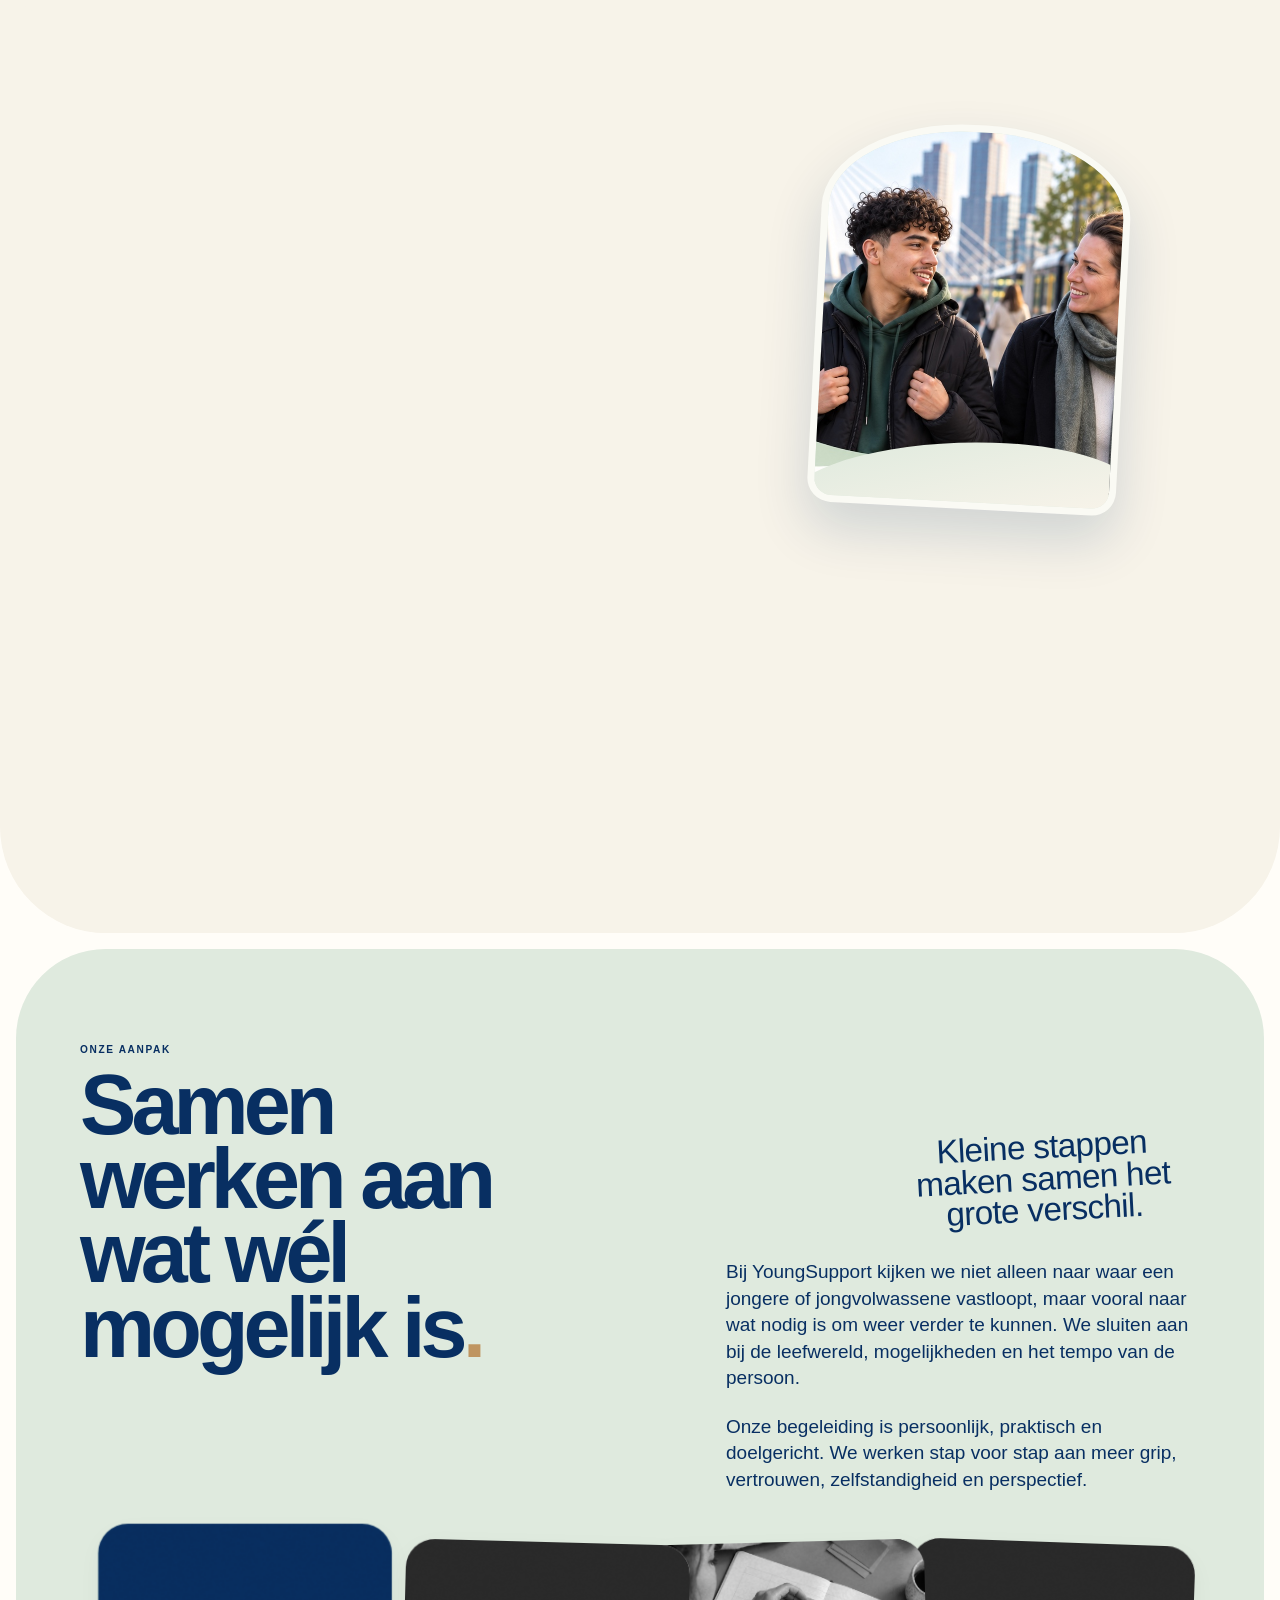
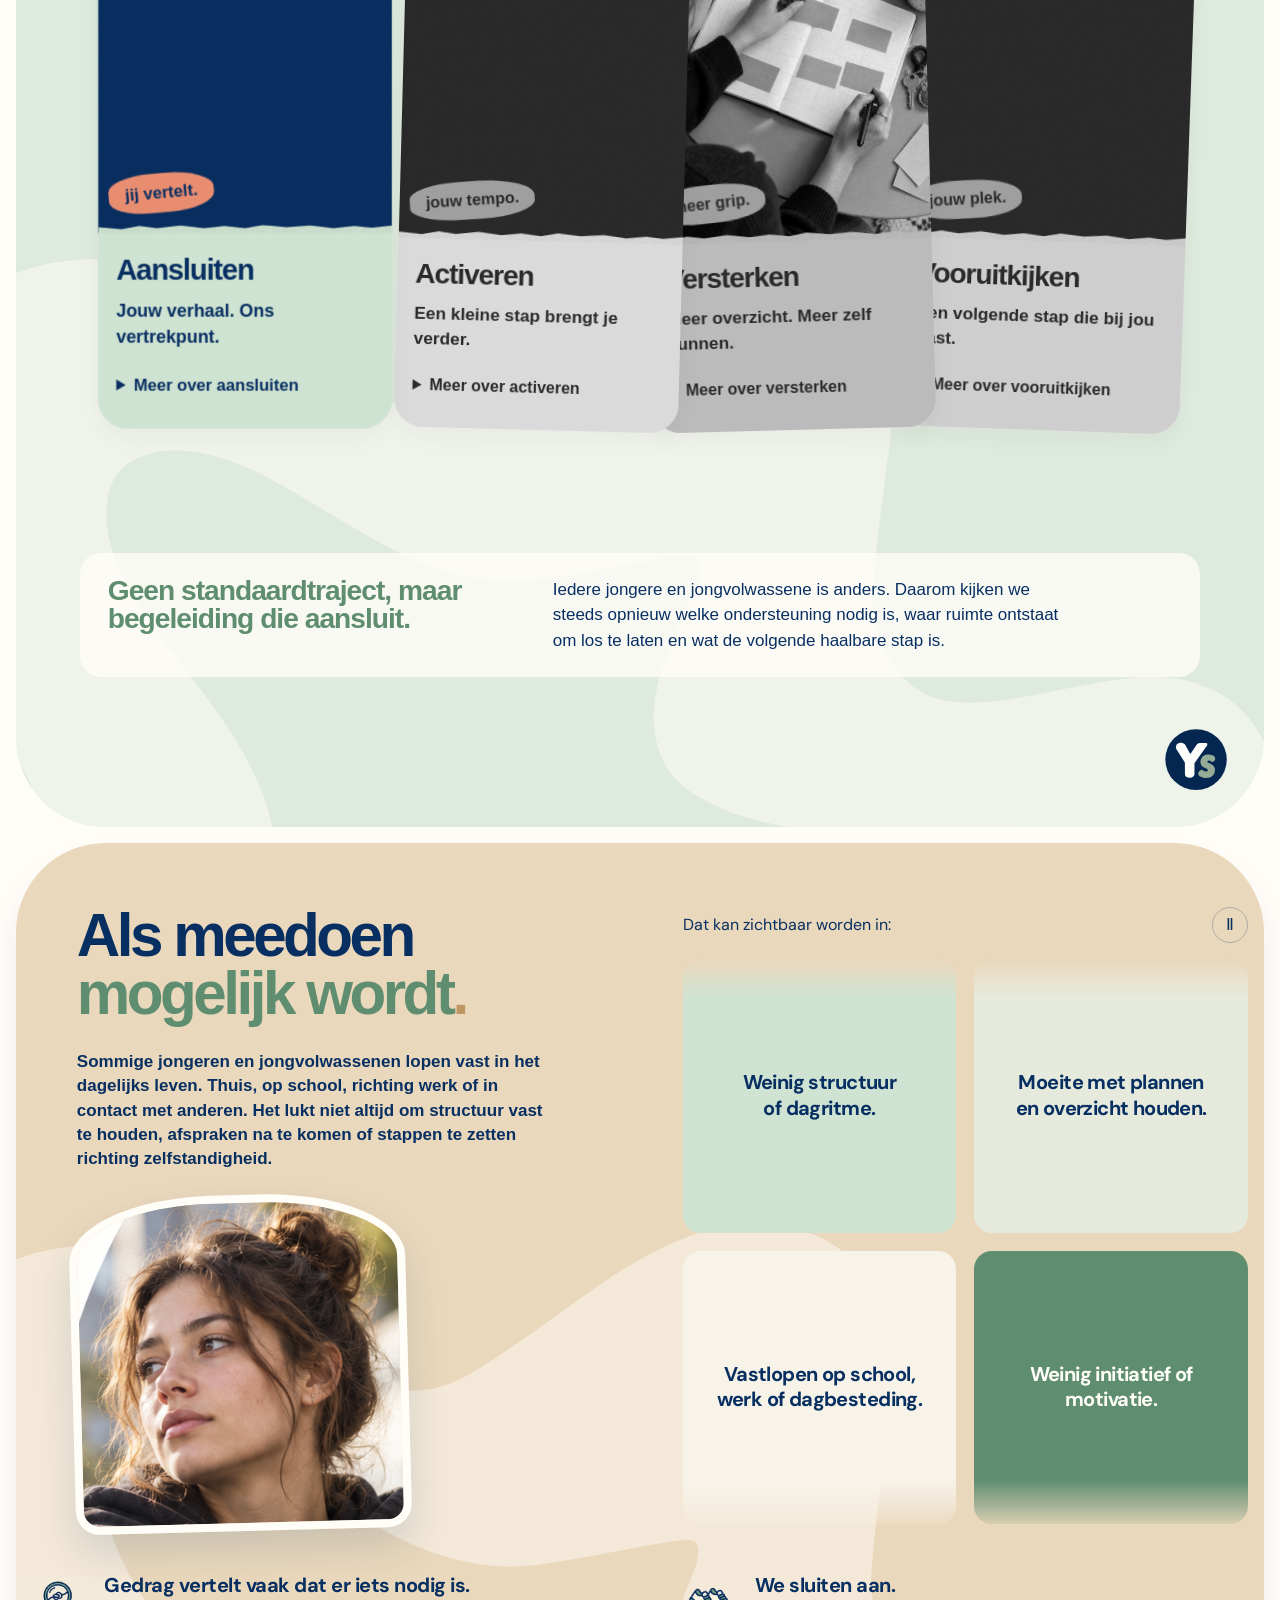
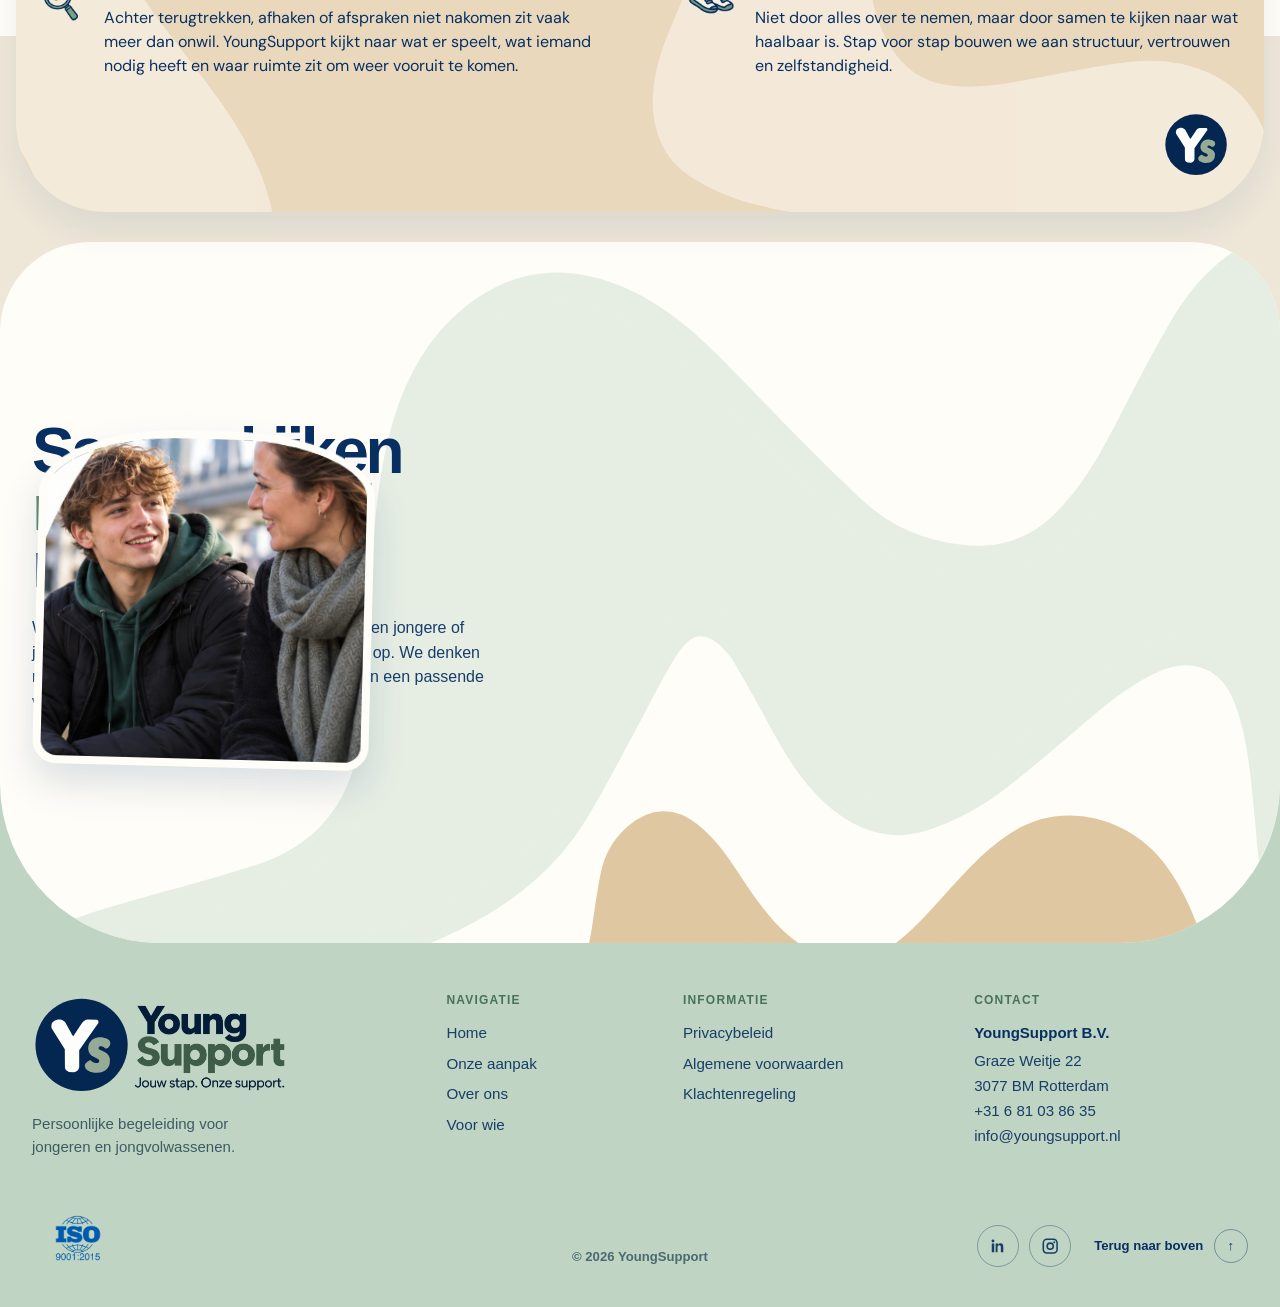
==== commit 11b306ff: "Unify mobile menu controls across subpages" ====
--- a/young-support-mockup/index.html
+++ b/young-support-mockup/index.html
@@ -26,9 +26,9 @@
 <link rel="icon" type="image/svg+xml" href="./young-support-favicon.svg?v=20260914-large1">
 <link rel="stylesheet" href="./ys-legal-transition.css?v=logo-continuity1">
 <script src="./ys-legal-boot.js?v=20260915-close1"></script>
-<link rel="stylesheet" href="./site-assets/lenis.css"><link rel="stylesheet" href="./ys-mockup.css?v=20260921-modular-menu-fill6"><link rel="stylesheet" href="./ys-approved-intro-v1.css?v=20260914-skip1"><link rel="stylesheet" href="./ys-footer.css?v=20260916-mobilephoto1"><link rel="stylesheet" href="./ys-hero-spacing.css?v=20260918-1"><script defer src="./ys-footer-motion.js?v=20260918-shared1"></script></head><body data-barba="wrapper" data-scrolling-started="true" data-page-theme="light"><div class="w-embed"><link rel="stylesheet" href="./site-assets/54934.css"></div><div data-transition-wrap="" class="transition"><div class="transition__shape"><svg xmlns="http://www.w3.org/2000/svg" viewBox="0 0 1080 1080" fill="none" preserveAspectRatio="none" class="transition__svg"><path d="M66.858-19C57.597 196.452 127.164 482.585 206.5 464.5c125.428-28.592 52.293-293.51 200.001-339 568.234-175-241.425 712.6 15.5 803.02C645 1007 629.398 499 810.5 499c113.398 0 106.54 189.465 164.235 429.52 48.005 199.72 89.415 213.09 105.265 173.78" stroke="currentColor" stroke-width="70%" stroke-linecap="round" stroke-linejoin="round" style="stroke-width: 8%; stroke-dashoffset: -3387.57; stroke-dasharray: 0px, 999999px;"></path></svg></div><div data-load-reset="" data-transition-logo="" class="transition__logo" style="opacity: 0; translate: none; rotate: none; scale: none; visibility: hidden; transform: rotate(64deg) scale(0, 0);"><svg xmlns="http://www.w3.org/2000/svg" fill="none" viewBox="0 0 300 300" width="100%" class="transition__logo-svg"><path fill="currentColor" d="m199.994 209.658-36.789-82.687c4.7-11.517 16.632-47.147 4.249-91.594a3.17 3.17 0 0 0-2.26-2.25c-1.085-.27-2.26 0-3.073.9-.362.45-9.943 10.167-16.903 23.214-9.672 17.995-9.491 33.2.452 44.177 10.937 11.967 11.479 20.334 10.846 24.113l-2.079.18c-3.705-7.917-16.089-30.231-46.912-51.825-.813-.54-1.807-.63-2.621-.27-.904.36-1.446 1.26-1.536 2.16-1.176 14.395 2.711 42.377 25.851 45.796 14.553 2.16 19.434 6.299 20.97 8.008-.452 3.059-1.536 7.018-3.706 12.147l-27.297 62.442h-.091c-.09.36-.271.72-.452 1.08l-.361.72c-4.339 9.267-19.976 25.373-26.213 31.671-1.537 1.619-2.621 2.699-2.983 3.149-.361.45-1.446 2.159.633 4.409 2.892 3.149 11.931 7.108 16.179 4.139 1.266-.9 1.989-1.8 2.803-2.88 2.35-3.059 15.004-17.095 35.342-34.73 0 0 6.598-8.188 16.631-9.447h6.056c4.52 0 8.135 1.079 10.214 5.668l3.345 7.648c3.163 7.288 3.163 11.247-7.502 12.956v4.859h43.658v-4.679c-8.859-1.619-10.757-6.478-16.451-19.074m-49.624-27.263c-4.7 0-8.587-3.779-8.587-8.547 0-4.679 3.796-8.548 8.587-8.548 4.7 0 8.587 3.779 8.587 8.548 0 4.678-3.887 8.547-8.587 8.547" style="stroke-width: 8%; stroke-dashoffset: -856.998; stroke-dasharray: 0px, 999999px;"></path><path fill="currentColor" fill-rule="evenodd" d="M153.456 0C238.208 0 300 69.006 300 154.128 300 239.251 238.208 300 153.456 300 68.705 300 0 239.251 0 154.128 0 69.006 68.705 0 153.456 0m85.715 58.863c-51.815-50.528-135.876-51.577-186.636 0S7.633 188.921 59.447 239.45c51.814 50.526 138.641 59.833 189.401 8.256s42.137-138.316-9.677-188.843" clip-rule="evenodd" style="stroke-width: 8%; stroke-dashoffset: -1774.4; stroke-dasharray: 0px, 999999px;"></path></svg></div></div><div data-barba="container" class="page-wrapper" style="opacity: 1; visibility: inherit;"><header data-load-reset="" data-header="" class="header" style="opacity: 1; translate: none; rotate: none; scale: none; transform: translate(0px, 0px);"><div class="header__inner"><div class="header__title"><a href="#top" aria-current="page" class="header__title-link w-inline-block w--current" data-barba-prevent="all"><img width="234" height="59" alt="Aardvark Book Club Logo" src="./site-assets/696179694070e2fa9eca375f_logo.svg" loading="eager" class="header__title-logo"></a></div><nav class="header__nav"><ul role="list" class="header__nav-list w-list-unstyled"><li class="header__nav-list-item"><a data-barba-update="" data-button="" href="./aanmelden/" class="button w-inline-block"><span class="button__bg"></span><span class="button__inner"><span data-button-text="" class="button__text" aria-label="All Books"><span class="split-char" aria-hidden="true" style="translate: none; rotate: none; scale: none; will-change: transform; transform-origin: 50% 50%; transform: translate(0px, 0px); display: inline-block;">A</span><span class="split-char" aria-hidden="true" style="translate: none; rotate: none; scale: none; will-change: transform; transform-origin: 50% 50%; transform: translate(0px, 0px); display: inline-block;">l</span><span class="split-char" aria-hidden="true" style="translate: none; rotate: none; scale: none; will-change: transform; transform-origin: 50% 50%; transform: translate(0px, 0px); display: inline-block;">l</span> <span class="split-char" aria-hidden="true" style="translate: none; rotate: none; scale: none; will-change: transform; transform-origin: 50% 50%; transform: translate(0px, 0px); display: inline-block;">B</span><span class="split-char" aria-hidden="true" style="translate: none; rotate: none; scale: none; will-change: transform; transform-origin: 50% 50%; transform: translate(0px, 0px); display: inline-block;">o</span><span class="split-char" aria-hidden="true" style="translate: none; rotate: none; scale: none; will-change: transform; transform-origin: 50% 50%; transform: translate(0px, 0px); display: inline-block;">o</span><span class="split-char" aria-hidden="true" style="translate: none; rotate: none; scale: none; will-change: transform; transform-origin: 50% 50%; transform: translate(0px, 0px); display: inline-block;">k</span><span class="split-char" aria-hidden="true" style="translate: none; rotate: none; scale: none; will-change: transform; transform-origin: 50% 50%; transform: translate(0px, 0px); display: inline-block;">s</span></span></span></a></li><li class="header__nav-list-item"><a data-barba-update="" data-button="" href="./aanmelden/" class="button w-inline-block"><span class="button__bg"></span><span class="button__inner"><span data-button-text="" class="button__text" aria-label="Gifting"><span class="split-char" aria-hidden="true" style="translate: none; rotate: none; scale: none; will-change: transform; transform-origin: 50% 50%; transform: translate(0px, 0px); display: inline-block;">G</span><span class="split-char" aria-hidden="true" style="translate: none; rotate: none; scale: none; will-change: transform; transform-origin: 50% 50%; transform: translate(0px, 0px); display: inline-block;">i</span><span class="split-char" aria-hidden="true" style="translate: none; rotate: none; scale: none; will-change: transform; transform-origin: 50% 50%; transform: translate(0px, 0px); display: inline-block;">f</span><span class="split-char" aria-hidden="true" style="translate: none; rotate: none; scale: none; will-change: transform; transform-origin: 50% 50%; transform: translate(0px, 0px); display: inline-block;">t</span><span class="split-char" aria-hidden="true" style="translate: none; rotate: none; scale: none; will-change: transform; transform-origin: 50% 50%; transform: translate(0px, 0px); display: inline-block;">i</span><span class="split-char" aria-hidden="true" style="translate: none; rotate: none; scale: none; will-change: transform; transform-origin: 50% 50%; transform: translate(0px, 0px); display: inline-block;">n</span><span class="split-char" aria-hidden="true" style="translate: none; rotate: none; scale: none; will-change: transform; transform-origin: 50% 50%; transform: translate(0px, 0px); display: inline-block;">g</span></span></span></a></li><li class="header__nav-list-item"><a data-barba-update="" data-button="" href="./aanmelden/" class="button w-inline-block"><span class="button__bg"></span><span class="button__inner"><span data-button-text="" class="button__text" aria-label="FAQ"><span class="split-char" aria-hidden="true" style="translate: none; rotate: none; scale: none; will-change: transform; transform-origin: 50% 50%; transform: translate(0px, 0px); display: inline-block;">F</span><span class="split-char" aria-hidden="true" style="translate: none; rotate: none; scale: none; will-change: transform; transform-origin: 50% 50%; transform: translate(0px, 0px); display: inline-block;">A</span><span class="split-char" aria-hidden="true" style="translate: none; rotate: none; scale: none; will-change: transform; transform-origin: 50% 50%; transform: translate(0px, 0px); display: inline-block;">Q</span></span></span></a></li><li class="header__nav-list-item"><a data-button-alt="" data-wf--button-alt--variant="base" href="./aanmelden/" target="_blank" class="button-alt w-inline-block"><span class="button-alt__text-wrap"><span class="button-alt__bg"></span><span class="button-alt__text-outer"><span data-button-alt-text="" class="button-alt__text" aria-label="Log-in / Sign-up"><span class="split-char" aria-hidden="true" style="translate: none; rotate: none; scale: none; will-change: transform; transform-origin: 50% 50%; transform: translate(0px, 0px); display: inline-block;">L</span><span class="split-char" aria-hidden="true" style="translate: none; rotate: none; scale: none; will-change: transform; transform-origin: 50% 50%; transform: translate(0px, 0px); display: inline-block;">o</span><span class="split-char" aria-hidden="true" style="translate: none; rotate: none; scale: none; will-change: transform; transform-origin: 50% 50%; transform: translate(0px, 0px); display: inline-block;">g</span><span class="split-char" aria-hidden="true" style="translate: none; rotate: none; scale: none; will-change: transform; transform-origin: 50% 50%; transform: translate(0px, 0px); display: inline-block;">-</span><span class="split-char" aria-hidden="true" style="translate: none; rotate: none; scale: none; will-change: transform; transform-origin: 50% 50%; transform: translate(0px, 0px); display: inline-block;">i</span><span class="split-char" aria-hidden="true" style="translate: none; rotate: none; scale: none; will-change: transform; transform-origin: 50% 50%; transform: translate(0px, 0px); display: inline-block;">n</span> <span class="split-char" aria-hidden="true" style="translate: none; rotate: none; scale: none; will-change: transform; transform-origin: 50% 50%; transform: translate(0px, 0px); display: inline-block;">/</span> <span class="split-char" aria-hidden="true" style="translate: none; rotate: none; scale: none; will-change: transform; transform-origin: 50% 50%; transform: translate(0px, 0px); display: inline-block;">S</span><span class="split-char" aria-hidden="true" style="translate: none; rotate: none; scale: none; will-change: transform; transform-origin: 50% 50%; transform: translate(0px, 0px); display: inline-block;">i</span><span class="split-char" aria-hidden="true" style="translate: none; rotate: none; scale: none; will-change: transform; transform-origin: 50% 50%; transform: translate(0px, 0px); display: inline-block;">g</span><span class="split-char" aria-hidden="true" style="translate: none; rotate: none; scale: none; will-change: transform; transform-origin: 50% 50%; transform: translate(0px, 0px); display: inline-block;">n</span><span class="split-char" aria-hidden="true" style="translate: none; rotate: none; scale: none; will-change: transform; transform-origin: 50% 50%; transform: translate(0px, 0px); display: inline-block;">-</span><span class="split-char" aria-hidden="true" style="translate: none; rotate: none; scale: none; will-change: transform; transform-origin: 50% 50%; transform: translate(0px, 0px); display: inline-block;">u</span><span class="split-char" aria-hidden="true" style="translate: none; rotate: none; scale: none; will-change: transform; transform-origin: 50% 50%; transform: translate(0px, 0px); display: inline-block;">p</span></span></span></span><span class="button-alt__icon-wrap"><span class="button-alt__bg"></span><span class="button-alt__icon-outer"><svg xmlns="http://www.w3.org/2000/svg" width="100%" viewBox="0 0 14 13" fill="none" aria-hidden="true" class="button-alt__icon"><path d="M13.58 5.66v.845l-5.994 5.66-1.71-2.063a61.427 61.427 0 0 1 4.265-2.988l-.02-.078c-1.828.196-4.107.294-6.387.294H0V4.835h3.734c2.28 0 4.56.098 6.387.294l.02-.059a67.638 67.638 0 0 1-4.265-3.006L7.586 0l5.994 5.66Z" fill="currentColor"></path></svg></span></span></a></li></ul></nav><div class="header__sub"><ul role="list" class="header__sub-list w-list-unstyled"><li class="header__sub-list-item"><div class="lang-switch"><div class="w-locales-list"><div role="list" class="locales-list w-locales-items"><div data-button="" role="listitem" class="w-locales-item"><a data-button-text="" hreflang="en" href="./aanmelden/" aria-current="page" class="link w--current" aria-label="en"><span class="split-char" aria-hidden="true" style="translate: none; rotate: none; scale: none; will-change: transform; transform-origin: 50% 50%; transform: translate(0px, 0px); display: inline-block;">e</span><span class="split-char" aria-hidden="true" style="translate: none; rotate: none; scale: none; will-change: transform; transform-origin: 50% 50%; transform: translate(0px, 0px); display: inline-block;">n</span></a></div></div></div></div></li><li class="header__sub-list-item"><a aria-label="Go to Instagram" data-wf--button-social-instagram--variant="base" href="#" target="_blank" class="button-social w-inline-block"><div class="button-social__inner"><span class="button-social__bg"></span><span class="button-social__icon-outer"><svg xmlns="http://www.w3.org/2000/svg" viewBox="0 0 24 24" fill="none" width="100%" class="button-social__icon"><path d="M7.8 2h8.4C19.4 2 22 4.6 22 7.8v8.4a5.8 5.8 0 0 1-5.8 5.8H7.8C4.6 22 2 19.4 2 16.2V7.8A5.8 5.8 0 0 1 7.8 2Zm-.2 2A3.6 3.6 0 0 0 4 7.6v8.8C4 18.39 5.61 20 7.6 20h8.8a3.6 3.6 0 0 0 3.6-3.6V7.6C20 5.61 18.39 4 16.4 4H7.6Zm9.65 1.5a1.25 1.25 0 1 1 0 2.5 1.25 1.25 0 0 1 0-2.5ZM12 7a5 5 0 1 1 0 10 5 5 0 0 1 0-10Zm0 2a3 3 0 1 0 0 6 3 3 0 0 0 0-6Z" fill="currentColor"></path></svg></span></div></a></li><li class="header__sub-list-item"><a aria-label="Go to TikTok" data-wf--button-social-tiktok--variant="base" href="#" target="_blank" class="button-social w-inline-block"><div class="button-social__inner"><span class="button-social__bg"></span><span class="button-social__icon-outer"><svg xmlns="http://www.w3.org/2000/svg" viewBox="0 0 24 24" fill="none" width="100%" class="button-social__icon"><path d="M16.6 5.82A4.28 4.28 0 0 1 15.54 3h-3.09v12.4a2.59 2.59 0 0 1-2.59 2.5c-1.42 0-2.6-1.16-2.6-2.6 0-1.72 1.66-3.01 3.37-2.48V9.66c-3.45-.46-6.47 2.22-6.47 5.64 0 3.33 2.76 5.7 5.69 5.7 3.14 0 5.69-2.55 5.69-5.7V9.01a7.35 7.35 0 0 0 4.3 1.38V7.3s-1.88.09-3.24-1.48Z" fill="currentColor"></path></svg></span></div></a></li></ul></div><div class="header__menu-toggle"><button data-button-alt="" type="button" data-menu-toggle="" class="button-alt is--menu-toggle"><span class="button-alt__text-wrap"><span class="button-alt__bg"></span><span class="button-alt__text-outer"><span data-button-alt-text="" class="button-alt__text" aria-label="Menu"><span class="split-char" aria-hidden="true" style="translate: none; rotate: none; scale: none; will-change: transform; transform-origin: 50% 50%; transform: translate(0px, 0px); display: inline-block;">M</span><span class="split-char" aria-hidden="true" style="translate: none; rotate: none; scale: none; will-change: transform; transform-origin: 50% 50%; transform: translate(0px, 0px); display: inline-block;">e</span><span class="split-char" aria-hidden="true" style="translate: none; rotate: none; scale: none; will-change: transform; transform-origin: 50% 50%; transform: translate(0px, 0px); display: inline-block;">n</span><span class="split-char" aria-hidden="true" style="translate: none; rotate: none; scale: none; will-change: transform; transform-origin: 50% 50%; transform: translate(0px, 0px); display: inline-block;">u</span></span></span></span><span class="button-alt__icon-wrap"><span class="button-alt__bg"></span><span class="button-alt__icon-outer"><svg xmlns="http://www.w3.org/2000/svg" width="100%" fill="none" aria-hidden="true" class="button-alt__icon is--menu-toggle"><path stroke="currentColor" stroke-linecap="round" stroke-linejoin="round" stroke-width="2" d="M7 6h10M4 12h16H7m0 6h10"></path></svg></span></span></button></div></div></header><div data-menu="" data-lenis-prevent="" data-menu-open="" class="menu"><div class="menu__inner"><div class="menu__container"><div class="menu__bg"><svg xmlns="http://www.w3.org/2000/svg" width="100%" fill="none" viewBox="0 0 386 712" class="menu__bg-svg"><path fill="currentColor" d="M115.415-56.646c27.361-10.951 55.489-16.17 84.985-10.076 40.714 8.42 64.637 33.98 75.035 73.257 9.349 35.348 3.777 70.616-.769 105.961-4.86 37.766-10.042 75.565-12.734 113.514-1.993 28.09 5.481 54.869 20.638 79.162 14.419 23.106 34.405 37.375 61.693 41.433 30.041 4.465 59.172-.835 88.412-6.653 26.135-5.192 52.289-10.684 78.69-13.939 22.265-2.747 44.838-1.383 65.775 8.431 38.064 17.842 51.287 57.852 44.901 96.147-5.782 34.664-24.948 61.621-49.555 85.474-26.279 25.482-57.556 44.224-87.22 65.142-28.385 20.025-55.476 41.366-73.798 71.673-9.327 15.437-16.063 31.796-14.646 50.393 2.044 26.803 18.243 46.689 45.101 55.529a130 130 0 0 0 4.836 1.485l-139.704 55.662a1143 1143 0 0 1-16.076-9.954c-23.207-14.664-45.445-30.911-63.44-51.988-21.556-25.244-32.204-53.705-17.969-85.831 6.78-15.297 16.202-30.236 27.474-42.541 21.248-23.189 45.199-43.868 67.023-66.553 10.99-11.421 21.425-24.013 29.233-37.716 15.33-26.925 5.653-54.263-21.962-68.343-17.177-8.762-35.531-13.481-54.297-17.195-27.909-5.514-56.046-10.232-83.497-17.516-15.707-4.173-31.138-11.277-45.104-19.692-22.108-13.327-29.728-34.941-28.254-60.155 1.445-24.649 11.284-46.711 20.765-68.939 5.78-13.545 11.193-27.25 16.537-40.967 1.371-3.514 2.093-7.336 2.693-11.083 3.859-24.009-7.353-38.23-31.777-36.443-20.635 1.512-40.986 6.805-61.477 10.321-25.248 4.332-50.38 9.871-75.818 12.53-15.074 1.576-29.77 1.044-44.109-1.173V63.588q.326-.19.651-.383c28.317-16.804 55.126-36.258 81.9-55.513 33.66-24.207 67.019-48.8 105.864-64.338"></path></svg></div><div class="menu__content"><header class="menu__header"><a href="#top" aria-current="page" class="menu__header-title-link w-inline-block w--current" data-barba-prevent="all"><img width="234" height="59" alt="Aardvark Book Club Logo" src="./site-assets/696179694070e2fa9eca375f_logo.svg" loading="eager" class="menu__header-title-logo"></a><div class="menu__close"><button data-button-alt="" type="button" data-menu-close="" class="button-alt is--menu-toggle"><span class="button-alt__icon-wrap"><span class="button-alt__bg"></span><span class="button-alt__icon-outer"><svg xmlns="http://www.w3.org/2000/svg" width="100%" fill="none" aria-hidden="true" class="button-alt__icon is--menu-toggle"><path fill="currentColor" d="m12 13.4-4.9 4.9a.95.95 0 0 1-.7.275.95.95 0 0 1-.7-.275.95.95 0 0 1-.275-.7q0-.425.275-.7l4.9-4.9-4.9-4.9a.95.95 0 0 1-.275-.7q0-.425.275-.7a.95.95 0 0 1 .7-.275q.425 0 .7.275l4.9 4.9 4.9-4.9a.95.95 0 0 1 .7-.275q.425 0 .7.275a.95.95 0 0 1 .275.7.95.95 0 0 1-.275.7L13.4 12l4.9 4.9a.95.95 0 0 1 .275.7.95.95 0 0 1-.275.7.95.95 0 0 1-.7.275.95.95 0 0 1-.7-.275z"></path></svg></span></span></button></div></header><nav class="menu__nav"><ul role="list" class="menu__nav-list w-list-unstyled"><li class="menu__nav-list-item"><a data-button="" href="./aanmelden/" class="button w-inline-block"><span class="button__bg"></span><span class="button__inner"><span data-button-text="" class="button__text" aria-label="All Books"><span class="split-char" aria-hidden="true" style="translate: none; rotate: none; scale: none; will-change: transform; transform-origin: 50% 50%; transform: translate(0px, 0px); display: inline-block;">A</span><span class="split-char" aria-hidden="true" style="translate: none; rotate: none; scale: none; will-change: transform; transform-origin: 50% 50%; transform: translate(0px, 0px); display: inline-block;">l</span><span class="split-char" aria-hidden="true" style="translate: none; rotate: none; scale: none; will-change: transform; transform-origin: 50% 50%; transform: translate(0px, 0px); display: inline-block;">l</span> <span class="split-char" aria-hidden="true" style="translate: none; rotate: none; scale: none; will-change: transform; transform-origin: 50% 50%; transform: translate(0px, 0px); display: inline-block;">B</span><span class="split-char" aria-hidden="true" style="translate: none; rotate: none; scale: none; will-change: transform; transform-origin: 50% 50%; transform: translate(0px, 0px); display: inline-block;">o</span><span class="split-char" aria-hidden="true" style="translate: none; rotate: none; scale: none; will-change: transform; transform-origin: 50% 50%; transform: translate(0px, 0px); display: inline-block;">o</span><span class="split-char" aria-hidden="true" style="translate: none; rotate: none; scale: none; will-change: transform; transform-origin: 50% 50%; transform: translate(0px, 0px); display: inline-block;">k</span><span class="split-char" aria-hidden="true" style="translate: none; rotate: none; scale: none; will-change: transform; transform-origin: 50% 50%; transform: translate(0px, 0px); display: inline-block;">s</span></span></span></a></li><li class="menu__nav-list-item"><a data-button="" href="./aanmelden/" class="button w-inline-block"><span class="button__bg"></span><span class="button__inner"><span data-button-text="" class="button__text" aria-label="Gifting"><span class="split-char" aria-hidden="true" style="translate: none; rotate: none; scale: none; will-change: transform; transform-origin: 50% 50%; transform: translate(0px, 0px); display: inline-block;">G</span><span class="split-char" aria-hidden="true" style="translate: none; rotate: none; scale: none; will-change: transform; transform-origin: 50% 50%; transform: translate(0px, 0px); display: inline-block;">i</span><span class="split-char" aria-hidden="true" style="translate: none; rotate: none; scale: none; will-change: transform; transform-origin: 50% 50%; transform: translate(0px, 0px); display: inline-block;">f</span><span class="split-char" aria-hidden="true" style="translate: none; rotate: none; scale: none; will-change: transform; transform-origin: 50% 50%; transform: translate(0px, 0px); display: inline-block;">t</span><span class="split-char" aria-hidden="true" style="translate: none; rotate: none; scale: none; will-change: transform; transform-origin: 50% 50%; transform: translate(0px, 0px); display: inline-block;">i</span><span class="split-char" aria-hidden="true" style="translate: none; rotate: none; scale: none; will-change: transform; transform-origin: 50% 50%; transform: translate(0px, 0px); display: inline-block;">n</span><span class="split-char" aria-hidden="true" style="translate: none; rotate: none; scale: none; will-change: transform; transform-origin: 50% 50%; transform: translate(0px, 0px); display: inline-block;">g</span></span></span></a></li><li class="menu__nav-list-item"><a data-button="" href="./aanmelden/" class="button w-inline-block"><span class="button__bg"></span><span class="button__inner"><span data-button-text="" class="button__text" aria-label="FAQ"><span class="split-char" aria-hidden="true" style="translate: none; rotate: none; scale: none; will-change: transform; transform-origin: 50% 50%; transform: translate(0px, 0px); display: inline-block;">F</span><span class="split-char" aria-hidden="true" style="translate: none; rotate: none; scale: none; will-change: transform; transform-origin: 50% 50%; transform: translate(0px, 0px); display: inline-block;">A</span><span class="split-char" aria-hidden="true" style="translate: none; rotate: none; scale: none; will-change: transform; transform-origin: 50% 50%; transform: translate(0px, 0px); display: inline-block;">Q</span></span></span></a></li></ul></nav><footer class="menu__footer"><div class="menu__sub"><ul role="list" class="menu__sub-list w-list-unstyled"><li class="header__sub-list-item"><div class="lang-switch"><div class="w-locales-list"><div role="list" class="locales-list w-locales-items"><div data-button="" role="listitem" class="w-locales-item"><a data-button-text="" hreflang="en" href="./aanmelden/" aria-current="page" class="link w--current" aria-label="en"><span class="split-char" aria-hidden="true" style="translate: none; rotate: none; scale: none; will-change: transform; transform-origin: 50% 50%; transform: translate(0px, 0px); display: inline-block;">e</span><span class="split-char" aria-hidden="true" style="translate: none; rotate: none; scale: none; will-change: transform; transform-origin: 50% 50%; transform: translate(0px, 0px); display: inline-block;">n</span></a></div></div></div></div></li><li class="menu__sub-list-item"><a aria-label="Go to Instagram" data-wf--button-social-instagram--variant="base" href="#" target="_blank" class="button-social w-inline-block"><div class="button-social__inner"><span class="button-social__bg"></span><span class="button-social__icon-outer"><svg xmlns="http://www.w3.org/2000/svg" viewBox="0 0 24 24" fill="none" width="100%" class="button-social__icon"><path d="M7.8 2h8.4C19.4 2 22 4.6 22 7.8v8.4a5.8 5.8 0 0 1-5.8 5.8H7.8C4.6 22 2 19.4 2 16.2V7.8A5.8 5.8 0 0 1 7.8 2Zm-.2 2A3.6 3.6 0 0 0 4 7.6v8.8C4 18.39 5.61 20 7.6 20h8.8a3.6 3.6 0 0 0 3.6-3.6V7.6C20 5.61 18.39 4 16.4 4H7.6Zm9.65 1.5a1.25 1.25 0 1 1 0 2.5 1.25 1.25 0 0 1 0-2.5ZM12 7a5 5 0 1 1 0 10 5 5 0 0 1 0-10Zm0 2a3 3 0 1 0 0 6 3 3 0 0 0 0-6Z" fill="currentColor"></path></svg></span></div></a></li><li class="menu__sub-list-item"><a aria-label="Go to TikTok" data-wf--button-social-tiktok--variant="base" href="#" target="_blank" class="button-social w-inline-block"><div class="button-social__inner"><span class="button-social__bg"></span><span class="button-social__icon-outer"><svg xmlns="http://www.w3.org/2000/svg" viewBox="0 0 24 24" fill="none" width="100%" class="button-social__icon"><path d="M16.6 5.82A4.28 4.28 0 0 1 15.54 3h-3.09v12.4a2.59 2.59 0 0 1-2.59 2.5c-1.42 0-2.6-1.16-2.6-2.6 0-1.72 1.66-3.01 3.37-2.48V9.66c-3.45-.46-6.47 2.22-6.47 5.64 0 3.33 2.76 5.7 5.69 5.7 3.14 0 5.69-2.55 5.69-5.7V9.01a7.35 7.35 0 0 0 4.3 1.38V7.3s-1.88.09-3.24-1.48Z" fill="currentColor"></path></svg></span></div></a></li></ul></div><div class="menu__login"><a data-button-alt="" data-wf--button-alt--variant="base" href="./aanmelden/" target="_blank" class="button-alt w-inline-block"><span class="button-alt__text-wrap"><span class="button-alt__bg"></span><span class="button-alt__text-outer"><span data-button-alt-text="" class="button-alt__text" aria-label="Log-in / Sign-up"><span class="split-char" aria-hidden="true" style="translate: none; rotate: none; scale: none; will-change: transform; transform-origin: 50% 50%; transform: translate(0px, 0px); display: inline-block;">L</span><span class="split-char" aria-hidden="true" style="translate: none; rotate: none; scale: none; will-change: transform; transform-origin: 50% 50%; transform: translate(0px, 0px); display: inline-block;">o</span><span class="split-char" aria-hidden="true" style="translate: none; rotate: none; scale: none; will-change: transform; transform-origin: 50% 50%; transform: translate(0px, 0px); display: inline-block;">g</span><span class="split-char" aria-hidden="true" style="translate: none; rotate: none; scale: none; will-change: transform; transform-origin: 50% 50%; transform: translate(0px, 0px); display: inline-block;">-</span><span class="split-char" aria-hidden="true" style="translate: none; rotate: none; scale: none; will-change: transform; transform-origin: 50% 50%; transform: translate(0px, 0px); display: inline-block;">i</span><span class="split-char" aria-hidden="true" style="translate: none; rotate: none; scale: none; will-change: transform; transform-origin: 50% 50%; transform: translate(0px, 0px); display: inline-block;">n</span> <span class="split-char" aria-hidden="true" style="translate: none; rotate: none; scale: none; will-change: transform; transform-origin: 50% 50%; transform: translate(0px, 0px); display: inline-block;">/</span> <span class="split-char" aria-hidden="true" style="translate: none; rotate: none; scale: none; will-change: transform; transform-origin: 50% 50%; transform: translate(0px, 0px); display: inline-block;">S</span><span class="split-char" aria-hidden="true" style="translate: none; rotate: none; scale: none; will-change: transform; transform-origin: 50% 50%; transform: translate(0px, 0px); display: inline-block;">i</span><span class="split-char" aria-hidden="true" style="translate: none; rotate: none; scale: none; will-change: transform; transform-origin: 50% 50%; transform: translate(0px, 0px); display: inline-block;">g</span><span class="split-char" aria-hidden="true" style="translate: none; rotate: none; scale: none; will-change: transform; transform-origin: 50% 50%; transform: translate(0px, 0px); display: inline-block;">n</span><span class="split-char" aria-hidden="true" style="translate: none; rotate: none; scale: none; will-change: transform; transform-origin: 50% 50%; transform: translate(0px, 0px); display: inline-block;">-</span><span class="split-char" aria-hidden="true" style="translate: none; rotate: none; scale: none; will-change: transform; transform-origin: 50% 50%; transform: translate(0px, 0px); display: inline-block;">u</span><span class="split-char" aria-hidden="true" style="translate: none; rotate: none; scale: none; will-change: transform; transform-origin: 50% 50%; transform: translate(0px, 0px); display: inline-block;">p</span></span></span></span><span class="button-alt__icon-wrap"><span class="button-alt__bg"></span><span class="button-alt__icon-outer"><svg xmlns="http://www.w3.org/2000/svg" width="100%" viewBox="0 0 14 13" fill="none" aria-hidden="true" class="button-alt__icon"><path d="M13.58 5.66v.845l-5.994 5.66-1.71-2.063a61.427 61.427 0 0 1 4.265-2.988l-.02-.078c-1.828.196-4.107.294-6.387.294H0V4.835h3.734c2.28 0 4.56.098 6.387.294l.02-.059a67.638 67.638 0 0 1-4.265-3.006L7.586 0l5.994 5.66Z" fill="currentColor"></path></svg></span></span></a></div></footer></div></div><div class="menu__backdrop"></div></div></div><main class="main"><section data-intro-home="" class="hero is--bg-yellow"><div data-load-reset="" class="hero__container u-container" style="opacity: 1;"><div class="hero__inner"><div data-hero-content="" class="hero__content"><div class="hero__header"><h1 data-hero-title="" class="hero__title u-heading-xxl" aria-label="Unbox stories worth talking about"><span class="split-word" aria-hidden="true" style="translate: none; rotate: none; scale: none; opacity: 1; transform-origin: 0% 0%; transform: translate(0px, 0px); display: inline-block; will-change: transform;">Unbox</span> <span class="split-word" aria-hidden="true" style="translate: none; rotate: none; scale: none; opacity: 1; transform-origin: 0% 0%; transform: translate(0px, 0px); display: inline-block; will-change: transform;">stories</span> <span class="split-word" aria-hidden="true" style="translate: none; rotate: none; scale: none; opacity: 1; transform-origin: 0% 0%; transform: translate(0px, 0px); display: inline-block; will-change: transform;">worth</span> <span class="split-word" aria-hidden="true" style="translate: none; rotate: none; scale: none; opacity: 1; transform-origin: 0% 0%; transform: translate(0px, 0px); display: inline-block; will-change: transform;">talking</span> <span class="split-word" aria-hidden="true" style="translate: none; rotate: none; scale: none; opacity: 1; transform-origin: 0% 0%; transform: translate(0px, 0px); display: inline-block; will-change: transform;">about</span></h1><p data-hero-paragraph="" class="hero__paragraph u-paragraph-regular" style="translate: none; rotate: none; scale: none; transform: translate(0px, 0em); opacity: 1;">Join the book club that’s anything but traditional. Choose up to 3 new reads every month, delivered to your door. Then dive into the stories, and the conversations.</p></div><a data-button-alt="" data-wf--button-alt--variant="base" href="./aanmelden/" target="_blank" class="button-alt w-inline-block" style="translate: none; rotate: none; scale: none; transform: translate(0px, 0em); opacity: 1;"><span class="button-alt__text-wrap"><span class="button-alt__bg"></span><span class="button-alt__text-outer"><span data-button-alt-text="" class="button-alt__text" aria-label="Log-in / Sign-up now"><span class="split-char" aria-hidden="true" style="translate: none; rotate: none; scale: none; will-change: transform; transform-origin: 50% 50%; transform: translate(0px, 0px); display: inline-block;">L</span><span class="split-char" aria-hidden="true" style="translate: none; rotate: none; scale: none; will-change: transform; transform-origin: 50% 50%; transform: translate(0px, 0px); display: inline-block;">o</span><span class="split-char" aria-hidden="true" style="translate: none; rotate: none; scale: none; will-change: transform; transform-origin: 50% 50%; transform: translate(0px, 0px); display: inline-block;">g</span><span class="split-char" aria-hidden="true" style="translate: none; rotate: none; scale: none; will-change: transform; transform-origin: 50% 50%; transform: translate(0px, 0px); display: inline-block;">-</span><span class="split-char" aria-hidden="true" style="translate: none; rotate: none; scale: none; will-change: transform; transform-origin: 50% 50%; transform: translate(0px, 0px); display: inline-block;">i</span><span class="split-char" aria-hidden="true" style="translate: none; rotate: none; scale: none; will-change: transform; transform-origin: 50% 50%; transform: translate(0px, 0px); display: inline-block;">n</span> <span class="split-char" aria-hidden="true" style="translate: none; rotate: none; scale: none; will-change: transform; transform-origin: 50% 50%; transform: translate(0px, 0px); display: inline-block;">/</span> <span class="split-char" aria-hidden="true" style="translate: none; rotate: none; scale: none; will-change: transform; transform-origin: 50% 50%; transform: translate(0px, 0px); display: inline-block;">S</span><span class="split-char" aria-hidden="true" style="translate: none; rotate: none; scale: none; will-change: transform; transform-origin: 50% 50%; transform: translate(0px, 0px); display: inline-block;">i</span><span class="split-char" aria-hidden="true" style="translate: none; rotate: none; scale: none; will-change: transform; transform-origin: 50% 50%; transform: translate(0px, 0px); display: inline-block;">g</span><span class="split-char" aria-hidden="true" style="translate: none; rotate: none; scale: none; will-change: transform; transform-origin: 50% 50%; transform: translate(0px, 0px); display: inline-block;">n</span><span class="split-char" aria-hidden="true" style="translate: none; rotate: none; scale: none; will-change: transform; transform-origin: 50% 50%; transform: translate(0px, 0px); display: inline-block;">-</span><span class="split-char" aria-hidden="true" style="translate: none; rotate: none; scale: none; will-change: transform; transform-origin: 50% 50%; transform: translate(0px, 0px); display: inline-block;">u</span><span class="split-char" aria-hidden="true" style="translate: none; rotate: none; scale: none; will-change: transform; transform-origin: 50% 50%; transform: translate(0px, 0px); display: inline-block;">p</span> <span class="split-char" aria-hidden="true" style="translate: none; rotate: none; scale: none; will-change: transform; transform-origin: 50% 50%; transform: translate(0px, 0px); display: inline-block;">n</span><span class="split-char" aria-hidden="true" style="translate: none; rotate: none; scale: none; will-change: transform; transform-origin: 50% 50%; transform: translate(0px, 0px); display: inline-block;">o</span><span class="split-char" aria-hidden="true" style="translate: none; rotate: none; scale: none; will-change: transform; transform-origin: 50% 50%; transform: translate(0px, 0px); display: inline-block;">w</span></span></span></span><span class="button-alt__icon-wrap"><span class="button-alt__bg"></span><span class="button-alt__icon-outer"><svg xmlns="http://www.w3.org/2000/svg" width="100%" viewBox="0 0 14 13" fill="none" aria-hidden="true" class="button-alt__icon"><path d="M13.58 5.66v.845l-5.994 5.66-1.71-2.063a61.427 61.427 0 0 1 4.265-2.988l-.02-.078c-1.828.196-4.107.294-6.387.294H0V4.835h3.734c2.28 0 4.56.098 6.387.294l.02-.059a67.638 67.638 0 0 1-4.265-3.006L7.586 0l5.994 5.66Z" fill="currentColor"></path></svg></span></span></a><div class="hero__text-wrap"><div class="hero__text-outer"><p data-hero-handwritten-text="" class="hero__text u-handwritten-regular" aria-label="Shipping to the USA &amp; Canada"><span class="split-word" aria-hidden="true" style="display: inline-block;"><span class="split-char" aria-hidden="true" style="translate: none; rotate: none; scale: none; transform: translate(0em, 0em); opacity: 1; display: inline-block;">S</span><span class="split-char" aria-hidden="true" style="translate: none; rotate: none; scale: none; transform: translate(0em, 0em); opacity: 1; display: inline-block;">h</span><span class="split-char" aria-hidden="true" style="translate: none; rotate: none; scale: none; transform: translate(0em, 0em); opacity: 1; display: inline-block;">i</span><span class="split-char" aria-hidden="true" style="translate: none; rotate: none; scale: none; transform: translate(0em, 0em); opacity: 1; display: inline-block;">p</span><span class="split-char" aria-hidden="true" style="translate: none; rotate: none; scale: none; transform: translate(0em, 0em); opacity: 1; display: inline-block;">p</span><span class="split-char" aria-hidden="true" style="translate: none; rotate: none; scale: none; transform: translate(0em, 0em); opacity: 1; display: inline-block;">i</span><span class="split-char" aria-hidden="true" style="translate: none; rotate: none; scale: none; transform: translate(0em, 0em); opacity: 1; display: inline-block;">n</span><span class="split-char" aria-hidden="true" style="translate: none; rotate: none; scale: none; transform: translate(0em, 0em); opacity: 1; display: inline-block;">g</span></span> <span class="split-word" aria-hidden="true" style="display: inline-block;"><span class="split-char" aria-hidden="true" style="translate: none; rotate: none; scale: none; transform: translate(0em, 0em); opacity: 1; display: inline-block;">t</span><span class="split-char" aria-hidden="true" style="translate: none; rotate: none; scale: none; transform: translate(0em, 0em); opacity: 1; display: inline-block;">o</span></span> <span class="split-word" aria-hidden="true" style="display: inline-block;"><span class="split-char" aria-hidden="true" style="translate: none; rotate: none; scale: none; transform: translate(0em, 0em); opacity: 1; display: inline-block;">t</span><span class="split-char" aria-hidden="true" style="translate: none; rotate: none; scale: none; transform: translate(0em, 0em); opacity: 1; display: inline-block;">h</span><span class="split-char" aria-hidden="true" style="translate: none; rotate: none; scale: none; transform: translate(0em, 0em); opacity: 1; display: inline-block;">e</span></span> <span class="split-word" aria-hidden="true" style="display: inline-block;"><span class="split-char" aria-hidden="true" style="translate: none; rotate: none; scale: none; transform: translate(0em, 0em); opacity: 1; display: inline-block;">U</span><span class="split-char" aria-hidden="true" style="translate: none; rotate: none; scale: none; transform: translate(0em, 0em); opacity: 1; display: inline-block;">S</span><span class="split-char" aria-hidden="true" style="translate: none; rotate: none; scale: none; transform: translate(0em, 0em); opacity: 1; display: inline-block;">A</span></span> <span class="split-word" aria-hidden="true" style="display: inline-block;"><span class="split-char" aria-hidden="true" style="translate: none; rotate: none; scale: none; transform: translate(0em, 0em); opacity: 1; display: inline-block;">&amp;</span></span> <span class="split-word" aria-hidden="true" style="display: inline-block;"><span class="split-char" aria-hidden="true" style="translate: none; rotate: none; scale: none; transform: translate(0em, 0em); opacity: 1; display: inline-block;">C</span><span class="split-char" aria-hidden="true" style="translate: none; rotate: none; scale: none; transform: translate(0em, 0em); opacity: 1; display: inline-block;">a</span><span class="split-char" aria-hidden="true" style="translate: none; rotate: none; scale: none; transform: translate(0em, 0em); opacity: 1; display: inline-block;">n</span><span class="split-char" aria-hidden="true" style="translate: none; rotate: none; scale: none; transform: translate(0em, 0em); opacity: 1; display: inline-block;">a</span><span class="split-char" aria-hidden="true" style="translate: none; rotate: none; scale: none; transform: translate(0em, 0em); opacity: 1; display: inline-block;">d</span><span class="split-char" aria-hidden="true" style="translate: none; rotate: none; scale: none; transform: translate(0em, 0em); opacity: 1; display: inline-block;">a</span></span></p></div></div></div><div class="hero__visual"><img class="hero__visual-img" src="./site-assets/69b9afc474f523151b7c0941_package-visual.webp" width="630" height="789" alt="Aardvark Book Club Box" data-hero-visual="" sizes="(max-width: 767px) 100vw, 630px" loading="lazy" srcset="https://cdn.prod.website-files.com/696173cb00865d1b386e4af8/69b9afc474f523151b7c0941_package-visual-p-500.webp 500w, https://cdn.prod.website-files.com/696173cb00865d1b386e4af8/69b9afc474f523151b7c0941_package-visual-p-800.webp 800w, https://cdn.prod.website-files.com/696173cb00865d1b386e4af8/69b9afc474f523151b7c0941_package-visual-p-1080.webp 1080w, https://cdn.prod.website-files.com/696173cb00865d1b386e4af8/69b9afc474f523151b7c0941_package-visual.webp 1260w" style="translate: none; rotate: none; scale: none; transform: translate(0px, 0em) rotate(-21deg); opacity: 1;"></div></div></div><div data-hero-easter-egg="" class="hero__logo-easter-egg" style="opacity: 1;"><div data-pop-up="" data-wf--logo-pop-up--variant="left" class="pop-up"><button type="button" data-pop-up-button="" aria-label="Show Sign up" class="pop-up__button"><span class="pop-up__button-inner"><svg xmlns="http://www.w3.org/2000/svg" fill="none" viewBox="0 0 80 80" width="100%" class="pop-up__button-svg"><path fill="currentColor" d="m53.332 55.909-9.81-22.05c1.253-3.071 4.434-12.573 1.132-24.425a.845.845 0 0 0-.602-.6.82.82 0 0 0-.82.24c-.096.12-2.651 2.711-4.507 6.19-2.58 4.799-2.531 8.854.12 11.78 2.917 3.192 3.062 5.423 2.893 6.431l-.555.048c-.988-2.111-4.29-8.062-12.51-13.82a.734.734 0 0 0-.698-.072c-.242.096-.386.336-.41.576-.314 3.839.723 11.3 6.893 12.212 3.881.576 5.183 1.68 5.593 2.136-.121.816-.41 1.871-.989 3.239l-7.28 16.651h-.023a1.456 1.456 0 0 1-.12.288l-.097.192c-1.157 2.471-5.327 6.766-6.99 8.446-.41.431-.7.72-.796.84-.096.12-.385.575.169 1.175.771.84 3.182 1.895 4.315 1.104.337-.24.53-.48.747-.768.627-.816 4.001-4.559 9.424-9.261 0 0 1.76-2.184 4.435-2.52h1.616c1.205 0 2.169.288 2.723 1.512l.892 2.04c.844 1.943.844 2.998-2 3.454v1.296h11.642v-1.248c-2.363-.432-2.869-1.727-4.387-5.086Zm-13.233-7.27a2.284 2.284 0 0 1-2.29-2.28 2.284 2.284 0 0 1 2.29-2.279 2.284 2.284 0 0 1 2.29 2.28c0 1.247-1.037 2.279-2.29 2.279Z"></path><path fill="currentColor" fill-rule="evenodd" d="M40.922 0C63.522 0 80 18.401 80 41.1 80 63.8 63.522 80 40.922 80S0 63.8 0 41.1C0 18.402 18.321 0 40.922 0Zm22.857 15.697c-13.817-13.474-36.234-13.754-49.77 0C.473 29.45 2.035 50.379 15.852 63.853 29.67 77.327 52.823 79.81 66.36 66.055c13.537-13.754 11.237-36.884-2.58-50.358Z" clip-rule="evenodd"></path></svg></span></button><div class="pop-up__overlay"><div class="pop-up__overlay-inner"><div class="pop-up__overlay-bg-wrap"><div class="pop-up__overlay-ears"><svg xmlns="http://www.w3.org/2000/svg" fill="none" viewBox="0 0 44 45" width="100%" class="pop-up__overlay-left-ear"><path fill="currentColor" d="M1.335.198c.671-.316 1.5-.254 2.186.187C27.678 16.847 39.839 36.953 44 45h-6.048c-2.382-1.604-6.964-3.674-15.652-4.814C2.999 37.666-.665 14.174.09 2.04.152 1.28.589.515 1.335.198Z"></path></svg><svg xmlns="http://www.w3.org/2000/svg" fill="none" viewBox="0 0 29 80" width="100%" class="pop-up__overlay-right-ear"><path fill="currentColor" d="M19.388.879c.667-.771 1.647-1.018 2.559-.807.912.21 1.682.956 1.926 1.861C34.595 38.09 25.79 69.237 21.823 80h-4.188c-.17-4.22-2.739-13.318-10.975-22.064-8.493-9.099-8.88-21.913-1.063-37.23C11.221 9.603 19.091 1.266 19.388.879Z"></path></svg></div><div class="pop-up__overlay-bg"></div></div><div class="pop-up__overlay-content"><h3 class="pop-up__overlay-title u-heading-xs">Want to join the Club?</h3><div class="pop-up__overlay-content-action"><a data-button-alt="" data-wf--button-alt--variant="small" href="./aanmelden/" target="_blank" class="button-alt w-inline-block"><span class="button-alt__text-wrap"><span class="button-alt__bg"></span><span class="button-alt__text-outer"><span data-button-alt-text="" class="button-alt__text" aria-label="Sign-up now!"><span class="split-char" aria-hidden="true" style="translate: none; rotate: none; scale: none; will-change: transform; transform-origin: 50% 50%; transform: translate(0px, 0px); display: inline-block;">S</span><span class="split-char" aria-hidden="true" style="translate: none; rotate: none; scale: none; will-change: transform; transform-origin: 50% 50%; transform: translate(0px, 0px); display: inline-block;">i</span><span class="split-char" aria-hidden="true" style="translate: none; rotate: none; scale: none; will-change: transform; transform-origin: 50% 50%; transform: translate(0px, 0px); display: inline-block;">g</span><span class="split-char" aria-hidden="true" style="translate: none; rotate: none; scale: none; will-change: transform; transform-origin: 50% 50%; transform: translate(0px, 0px); display: inline-block;">n</span><span class="split-char" aria-hidden="true" style="translate: none; rotate: none; scale: none; will-change: transform; transform-origin: 50% 50%; transform: translate(0px, 0px); display: inline-block;">-</span><span class="split-char" aria-hidden="true" style="translate: none; rotate: none; scale: none; will-change: transform; transform-origin: 50% 50%; transform: translate(0px, 0px); display: inline-block;">u</span><span class="split-char" aria-hidden="true" style="translate: none; rotate: none; scale: none; will-change: transform; transform-origin: 50% 50%; transform: translate(0px, 0px); display: inline-block;">p</span> <span class="split-char" aria-hidden="true" style="translate: none; rotate: none; scale: none; will-change: transform; transform-origin: 50% 50%; transform: translate(0px, 0px); display: inline-block;">n</span><span class="split-char" aria-hidden="true" style="translate: none; rotate: none; scale: none; will-change: transform; transform-origin: 50% 50%; transform: translate(0px, 0px); display: inline-block;">o</span><span class="split-char" aria-hidden="true" style="translate: none; rotate: none; scale: none; will-change: transform; transform-origin: 50% 50%; transform: translate(0px, 0px); display: inline-block;">w</span><span class="split-char" aria-hidden="true" style="translate: none; rotate: none; scale: none; will-change: transform; transform-origin: 50% 50%; transform: translate(0px, 0px); display: inline-block;">!</span></span></span></span><span class="button-alt__icon-wrap"><span class="button-alt__bg"></span><span class="button-alt__icon-outer"><svg xmlns="http://www.w3.org/2000/svg" width="100%" viewBox="0 0 14 13" fill="none" aria-hidden="true" class="button-alt__icon"><path d="M13.58 5.66v.845l-5.994 5.66-1.71-2.063a61.427 61.427 0 0 1 4.265-2.988l-.02-.078c-1.828.196-4.107.294-6.387.294H0V4.835h3.734c2.28 0 4.56.098 6.387.294l.02-.059a67.638 67.638 0 0 1-4.265-3.006L7.586 0l5.994 5.66Z" fill="currentColor"></path></svg></span></span></a></div></div></div><div class="pop-up__overlay-target-zone"></div></div></div></div><div data-hero-bg-intro="" data-hero-bg="" data-load-reset="" class="hero__bg" style="opacity: 1; clip-path: ellipse(150% 130% at 100% 100%);"><svg xmlns="http://www.w3.org/2000/svg" fill="none" viewBox="0 0 1920 1403" data-background-animation="" data-background-animation-small="" class="hero__bg-svg is--desktop"><path d="M1695.07 151.632c64.24-31.904 131.73-7.088 176.11 42.102 40.17 44.528 55.82 98.753 61.56 156.949 6.14 62.16-2.03 123.84-5.58 185.677-3.39 59.179-3.64 118.025 17.39 174.679 10.72 28.85 25.42 55.218 51.77 73.069 37.97 25.728 81.74 25.202 122.06-1.291 30.97-20.344 55.08-47.559 77.62-76.157v264.039c-58.87 19.501-116.27 43.421-174.84 63.861-44.23 15.43-89.54 27.89-136.8 29.55-56.61 1.99-105.94-14-133.74-67.126-13.24-25.298-23.19-53.745-27.66-81.867-8.42-53.005-10.61-106.956-17.74-160.196-3.59-26.806-9.33-54.115-19.35-79.093-19.69-49.067-66.48-65.165-114.61-43.224-29.94 13.641-55.74 33.151-80.62 54.275-37 31.428-73.18 64.005-112.05 92.942-22.25 16.551-48.12 29.623-74.19 39.345-41.28 15.384-78.24 2.614-110.36-26.124-31.39-28.102-50.42-64.67-70.05-100.935-11.96-22.103-24.51-43.883-37.17-65.587-3.23-5.562-7.57-10.586-11.94-15.365-27.98-30.646-58.88-30.767-82.42 3.757-19.89 29.17-34.427 61.976-51.488 93.082-21.019 38.326-40.302 77.781-63.758 114.584-39.329 61.713-97.979 101.491-163.715 129.981-59.999 26.005-121.922 47.501-182.611 71.931-42.824 17.23-83.179 39.5-118.338 69.59-34.021 29.14-59.637 64.2-65.374 110.44-3.776 30.48 4.892 57.48 24.129 81.15 36.407 44.77 86.741 62.81 141.012 73.57 59.97 11.89 120.728 11.08 181.378 12.17 61.192 1.09 122.363 2.43 181.917 18.66 37.051 10.09 72.202 24.64 102.005 49.74 39.753 33.48 57.763 73.94 57.933 120.19H226.533c-32.085-15.58-61.858-36.47-89.169-62.36-48.299-45.77-73.99-103.5-81.404-168.72-13.75-120.96 23.385-223.39 117.115-302.9 47.855-40.585 105.059-63.358 164.62-80.624 55.764-16.161 111.972-30.874 167.344-48.27 81.076-25.473 126.787-83.135 138.108-165.858 7.617-55.667 10.094-112.134 12.801-168.345 3.398-70.665 5.964-141.34 26.451-209.729 14.422-48.177 37.313-91.294 76.771-124.226 54.474-45.449 114.019-50.265 177.528-22.453 57.146 25.041 98.342 69.929 140.732 113.528 45.29 46.59 90.28 93.645 138.12 137.532 35.4 32.486 79.11 50.935 127.66 56.479 46.17 5.271 86.45-6.277 120.85-38.421 37.86-35.39 61.71-79.931 84.98-125.169 20.81-40.424 41.24-81.195 64.93-119.919 19.97-32.658 45.75-61.364 81.1-78.913" fill="currentColor" stroke="currentColor" data-svg-origin="1124.5938186645508 848.6748504638672" transform="matrix(0.99959,0.02862,-0.02862,0.99959,24.75016,-31.83792)" stroke-width="28.697226" style="translate: none; rotate: none; scale: none; transform-origin: 0px 0px; transform-box: fill-box;"></path><path d="M957.607 848.011c20.203-17.228 39.917-18.164 60.863-1.598 24.27 19.186 39.37 45.721 56.29 70.767 20.96 31.054 43.97 59.866 77.1 79.279 41.59 24.371 83.09 22.411 120.71-5.291 52.77-38.829 86.04-99.464 141.58-134.68 55.94-35.443 123.8-13.01 158.65 32.594 24.12 31.568 37.13 67.993 49.5 105.059 15.59 46.719 30.26 93.909 49.19 139.269 17.07 40.92 45.88 73.4 88.67 90.21 28.36 11.14 57.68 9.52 87.02 3.74 41.87-8.25 78.62-28.78 116.22-47.63 33.58-16.84 67.56-33.2 102.44-47.01 26.07-10.33 55.11-9.2 82.05-3.2 56.46 12.08 85.31 54.13 71.77 110.37-5.95 24.65-16.34 48.25-25.99 72.01l-200.78 210.09c-1.38 21.8-56.65 62.14-72.01 78.21-83.44-113.45-193.12-200.93-308.88-278.2-32.4-21.62-122-69.18-168.22-88.23-46.23-19.06-83.56-40.17-105.3-15.59-6.32 7.14-8.24 18.89-4.06 34.64 17.72 66.79 82.4 117.75 128.69 165.26 41.55 42.65 79.03 83.98 109.75 135.17 27.95 54.83 33.11 111.22.04 165.6-11.32 18.46-23.77 36.39-36.62 54.15h-398.04c11.97-17.53 23.77-35.16 35.19-53.04 51.48-80.58 72.49-167.09 44.19-261.54-17.6-58.74-55.7-101.56-103.96-136.93-77.07-56.49-164.4-70.38-256.68-58.91-90.677 11.28-180.716 36.61-272.653 33.39-53.175-1.87-76.339-50.6-54.608-99.18 12.558-28.06 37.122-45.2 63.16-59.83 65.899-37.02 146.081-33.01 217.687-51.68 64.376-16.8 100.398-59.8 109.708-125.523 3.03-21.431 6.031-42.89 10.139-64.133 3.621-18.691 12.243-34.869 27.194-47.613" fill="#F9A220" stroke="#F9A220" data-svg-origin="1372.2857055664062 1303.7606506347656" transform="matrix(0.99959,0.02862,-0.02862,0.99959,37.87627,-38.74028)" stroke-width="28.697226" style="translate: none; rotate: none; scale: none; transform-origin: 0px 0px; transform-box: fill-box;"></path></svg><svg xmlns="http://www.w3.org/2000/svg" fill="none" viewBox="0 0 402 874" class="hero__bg-svg is--mobile"><path d="M189.759 317.853c25.652-21.403 53.691-23.67 83.597-10.574 26.911 11.792 46.31 32.93 66.272 53.461 21.327 21.939 42.513 44.098 65.039 64.764A100 100 0 0 0 422 438.279v159.838c-9.837-1.862-19.006-7.076-27.461-14.641-14.783-13.233-23.743-30.453-32.984-47.531-5.632-10.408-11.546-20.664-17.503-30.884-1.525-2.619-3.567-4.985-5.625-7.236-13.174-14.431-27.725-14.489-38.812 1.769-9.366 13.736-16.212 29.185-24.246 43.833-9.898 18.048-18.977 36.628-30.022 53.958-18.521 29.061-46.139 47.792-77.095 61.208-28.254 12.246-57.414 22.369-85.992 33.874-20.166 8.115-39.169 18.597-55.725 32.769-16.02 13.72-28.084 30.233-30.785 52.008-1.778 14.352 2.303 27.067 11.362 38.211 17.145 21.084 40.847 29.577 66.404 34.644 28.239 5.6 56.85 5.22 85.41 5.73 28.815.513 57.621 1.146 85.665 8.788 17.447 4.754 34.001 11.605 48.035 23.424a91 91 0 0 1 7.403 6.959H-28V661.367c6.342-2.235 12.783-4.262 19.285-6.147 26.26-7.61 52.728-14.539 78.803-22.731 38.178-11.995 59.704-39.148 65.035-78.102 3.587-26.214 4.754-52.805 6.028-79.275 1.601-33.276 2.808-66.557 12.455-98.761 6.792-22.687 17.572-42.991 36.153-58.498" fill="currentColor" stroke="currentColor"></path><path d="M283.204 609.36c9.513-8.112 18.797-8.554 28.662-.753 11.425 9.035 18.539 21.531 26.503 33.325 9.871 14.623 20.709 28.191 36.309 37.333 16.136 9.457 32.242 10.494 47.322 3.269V895h-16.915c-8.518-26.74-26.169-46.384-48.396-62.676-36.293-26.602-77.416-33.146-120.871-27.742-29.518 3.67-58.748 9.716-88.226 13.803-13.235 1.836-26.807 2.388-40.167 1.919-25.04-.881-35.948-23.829-25.715-46.703 5.914-13.215 17.482-21.284 29.743-28.174 18.949-10.646 40.112-13.255 61.021-16.795 13.867-2.344 27.924-4.006 41.487-7.542 30.315-7.909 47.278-28.157 51.663-59.109 1.426-10.091 2.84-20.197 4.774-30.2 1.705-8.801 5.765-16.42 12.806-22.421" fill="#F9A220" stroke="#F9A220"></path></svg></div><div data-hero-sequence="" class="hero__sequence" data-sequence-init="true" style="translate: none; rotate: none; scale: none; transform: translate(0px, 0px); opacity: 1;"><div data-hero-sequence-element="" class="hero__sequence-element"></div></div></section><section class="books is--bg-white"><div class="books__container"><div class="books__inner"><div class="books__header"><div class="books__header-container u-container"><div class="books__header-content"><h2 class="books__title u-heading-l">Our Sept books</h2><p class="books__paragraph u-paragraph-large">We drop new books on the 1st of every month. Call us creatures of habit.</p></div></div><div class="books__text-wrap"><div class="books__text-outer"><p data-handwritten-text-inview="" class="book__text u-handwritten-regular" aria-label="Discover hidden gems and buzzy new releases"><span class="split-word" aria-hidden="true" style="display: inline-block;"><span class="split-char" aria-hidden="true" style="translate: none; rotate: none; scale: none; transform: translate(0em, 0em); opacity: 1; display: inline-block;">D</span><span class="split-char" aria-hidden="true" style="translate: none; rotate: none; scale: none; transform: translate(0em, 0em); opacity: 1; display: inline-block;">i</span><span class="split-char" aria-hidden="true" style="translate: none; rotate: none; scale: none; transform: translate(0em, 0em); opacity: 1; display: inline-block;">s</span><span class="split-char" aria-hidden="true" style="translate: none; rotate: none; scale: none; transform: translate(0em, 0em); opacity: 1; display: inline-block;">c</span><span class="split-char" aria-hidden="true" style="translate: none; rotate: none; scale: none; transform: translate(0em, 0em); opacity: 1; display: inline-block;">o</span><span class="split-char" aria-hidden="true" style="translate: none; rotate: none; scale: none; transform: translate(0em, 0em); opacity: 1; display: inline-block;">v</span><span class="split-char" aria-hidden="true" style="translate: none; rotate: none; scale: none; transform: translate(0em, 0em); opacity: 1; display: inline-block;">e</span><span class="split-char" aria-hidden="true" style="translate: none; rotate: none; scale: none; transform: translate(0em, 0em); opacity: 1; display: inline-block;">r</span></span> <span class="split-word" aria-hidden="true" style="display: inline-block;"><span class="split-char" aria-hidden="true" style="translate: none; rotate: none; scale: none; transform: translate(0em, 0em); opacity: 1; display: inline-block;">h</span><span class="split-char" aria-hidden="true" style="translate: none; rotate: none; scale: none; transform: translate(0em, 0em); opacity: 1; display: inline-block;">i</span><span class="split-char" aria-hidden="true" style="translate: none; rotate: none; scale: none; transform: translate(0em, 0em); opacity: 1; display: inline-block;">d</span><span class="split-char" aria-hidden="true" style="translate: none; rotate: none; scale: none; transform: translate(0em, 0em); opacity: 1; display: inline-block;">d</span><span class="split-char" aria-hidden="true" style="translate: none; rotate: none; scale: none; transform: translate(0em, 0em); opacity: 1; display: inline-block;">e</span><span class="split-char" aria-hidden="true" style="translate: none; rotate: none; scale: none; transform: translate(0em, 0em); opacity: 1; display: inline-block;">n</span></span> <span class="split-word" aria-hidden="true" style="display: inline-block;"><span class="split-char" aria-hidden="true" style="translate: none; rotate: none; scale: none; transform: translate(0em, 0em); opacity: 1; display: inline-block;">g</span><span class="split-char" aria-hidden="true" style="translate: none; rotate: none; scale: none; transform: translate(0em, 0em); opacity: 1; display: inline-block;">e</span><span class="split-char" aria-hidden="true" style="translate: none; rotate: none; scale: none; transform: translate(0em, 0em); opacity: 1; display: inline-block;">m</span><span class="split-char" aria-hidden="true" style="translate: none; rotate: none; scale: none; transform: translate(0em, 0em); opacity: 1; display: inline-block;">s</span></span> <span class="split-word" aria-hidden="true" style="display: inline-block;"><span class="split-char" aria-hidden="true" style="translate: none; rotate: none; scale: none; transform: translate(0em, 0em); opacity: 1; display: inline-block;">a</span><span class="split-char" aria-hidden="true" style="translate: none; rotate: none; scale: none; transform: translate(0em, 0em); opacity: 1; display: inline-block;">n</span><span class="split-char" aria-hidden="true" style="translate: none; rotate: none; scale: none; transform: translate(0em, 0em); opacity: 1; display: inline-block;">d</span></span> <span class="split-word" aria-hidden="true" style="display: inline-block;"><span class="split-char" aria-hidden="true" style="translate: none; rotate: none; scale: none; transform: translate(0em, 0em); opacity: 1; display: inline-block;">b</span><span class="split-char" aria-hidden="true" style="translate: none; rotate: none; scale: none; transform: translate(0em, 0em); opacity: 1; display: inline-block;">u</span><span class="split-char" aria-hidden="true" style="translate: none; rotate: none; scale: none; transform: translate(0em, 0em); opacity: 1; display: inline-block;">z</span><span class="split-char" aria-hidden="true" style="translate: none; rotate: none; scale: none; transform: translate(0em, 0em); opacity: 1; display: inline-block;">z</span><span class="split-char" aria-hidden="true" style="translate: none; rotate: none; scale: none; transform: translate(0em, 0em); opacity: 1; display: inline-block;">y</span></span> <span class="split-word" aria-hidden="true" style="display: inline-block;"><span class="split-char" aria-hidden="true" style="translate: none; rotate: none; scale: none; transform: translate(0em, 0em); opacity: 1; display: inline-block;">n</span><span class="split-char" aria-hidden="true" style="translate: none; rotate: none; scale: none; transform: translate(0em, 0em); opacity: 1; display: inline-block;">e</span><span class="split-char" aria-hidden="true" style="translate: none; rotate: none; scale: none; transform: translate(0em, 0em); opacity: 1; display: inline-block;">w</span></span> <span class="split-word" aria-hidden="true" style="display: inline-block;"><span class="split-char" aria-hidden="true" style="translate: none; rotate: none; scale: none; transform: translate(0em, 0em); opacity: 1; display: inline-block;">r</span><span class="split-char" aria-hidden="true" style="translate: none; rotate: none; scale: none; transform: translate(0em, 0em); opacity: 1; display: inline-block;">e</span><span class="split-char" aria-hidden="true" style="translate: none; rotate: none; scale: none; transform: translate(0em, 0em); opacity: 1; display: inline-block;">l</span><span class="split-char" aria-hidden="true" style="translate: none; rotate: none; scale: none; transform: translate(0em, 0em); opacity: 1; display: inline-block;">e</span><span class="split-char" aria-hidden="true" style="translate: none; rotate: none; scale: none; transform: translate(0em, 0em); opacity: 1; display: inline-block;">a</span><span class="split-char" aria-hidden="true" style="translate: none; rotate: none; scale: none; transform: translate(0em, 0em); opacity: 1; display: inline-block;">s</span><span class="split-char" aria-hidden="true" style="translate: none; rotate: none; scale: none; transform: translate(0em, 0em); opacity: 1; display: inline-block;">e</span><span class="split-char" aria-hidden="true" style="translate: none; rotate: none; scale: none; transform: translate(0em, 0em); opacity: 1; display: inline-block;">s</span></span></p></div></div></div><div class="books__content"><div class="w-dyn-list"><div role="list" class="w-dyn-items"><div role="listitem" class="w-dyn-item"><div data-books-slider="" class="books-slider"><div data-books-slider-controls="" class="books-slider__controls home"><button type="button" aria-label="Previous Slide" data-books-slider-control="" class="books-slider__controls-button is--previous is--disabled"><span class="books-slider__controls-button-bg"></span><span class="books-slider__controls-button-icon-wrap"><svg xmlns="http://www.w3.org/2000/svg" width="100%" viewBox="0 0 14 13" fill="none" aria-hidden="true" class="books-slider__controls-button-icon"><path d="M13.58 5.66v.845l-5.994 5.66-1.71-2.063a61.427 61.427 0 0 1 4.265-2.988l-.02-.078c-1.828.196-4.107.294-6.387.294H0V4.835h3.734c2.28 0 4.56.098 6.387.294l.02-.059a67.638 67.638 0 0 1-4.265-3.006L7.586 0l5.994 5.66Z" fill="currentColor"></path></svg></span></button><button type="button" aria-label="Next Slide" data-books-slider-control="" class="books-slider__controls-button is--next"><span class="books-slider__controls-button-bg"></span><span class="books-slider__controls-button-icon-wrap"><svg xmlns="http://www.w3.org/2000/svg" width="100%" viewBox="0 0 14 13" fill="none" aria-hidden="true" class="books-slider__controls-button-icon"><path d="M13.58 5.66v.845l-5.994 5.66-1.71-2.063a61.427 61.427 0 0 1 4.265-2.988l-.02-.078c-1.828.196-4.107.294-6.387.294H0V4.835h3.734c2.28 0 4.56.098 6.387.294l.02-.059a67.638 67.638 0 0 1-4.265-3.006L7.586 0l5.994 5.66Z" fill="currentColor"></path></svg></span></button></div><div class="books-slider__collection w-dyn-list"><div data-books-slider-wrapper="" role="list" class="books-slider__list w-dyn-items" style="cursor: grab;"><div data-check-contrast="" role="listitem" class="books-slider__list-item w-dyn-item" style="transform: translateX(-5.34665px);"><article data-books-slider-item="" class="books-slider__item" style="--book-slider-item-rotate: 1.9deg; will-change: transform; transform: translateY(2.80574%) rotate(1.52312deg);"><div class="books-slider__item-inner"><div data-check-contrast-bg="" style="background-color:#32225f" class="books-slider__item-bg"><div style="color:#32225f" class="books-slider__item-bg-ears"><svg xmlns="http://www.w3.org/2000/svg" fill="none" viewBox="0 0 44 45" width="100%" class="books-slider__item-bg-left-ear"><path fill="currentColor" d="M1.335.198c.671-.316 1.5-.254 2.186.187C27.678 16.847 39.839 36.953 44 45h-6.048c-2.382-1.604-6.964-3.674-15.652-4.814C2.999 37.666-.665 14.174.09 2.04.152 1.28.589.515 1.335.198Z"></path></svg><svg xmlns="http://www.w3.org/2000/svg" fill="none" viewBox="0 0 29 80" width="100%" class="books-slider__item-bg-right-ear"><path fill="currentColor" d="M19.388.879c.667-.771 1.647-1.018 2.559-.807.912.21 1.682.956 1.926 1.861C34.595 38.09 25.79 69.237 21.823 80h-4.188c-.17-4.22-2.739-13.318-10.975-22.064-8.493-9.099-8.88-21.913-1.063-37.23C11.221 9.603 19.091 1.266 19.388.879Z"></path></svg></div><div style="background-color:#32225f" class="books-slider__item-bg-bottom"></div><div class="books-slider__item-cta"><div class="button-alt"><span class="button-alt__text-wrap"><span class="button-alt__bg"></span><span class="button-alt__text-outer"><span class="button-alt__text">Read more</span></span></span><span class="button-alt__icon-wrap"><span class="button-alt__bg"></span><span class="button-alt__icon-outer"><svg xmlns="http://www.w3.org/2000/svg" width="100%" viewBox="0 0 14 13" fill="none" aria-hidden="true" class="button-alt__icon"><path d="M13.58 5.66v.845l-5.994 5.66-1.71-2.063a61.427 61.427 0 0 1 4.265-2.988l-.02-.078c-1.828.196-4.107.294-6.387.294H0V4.835h3.734c2.28 0 4.56.098 6.387.294l.02-.059a67.638 67.638 0 0 1-4.265-3.006L7.586 0l5.994 5.66Z" fill="currentColor"></path></svg></span></span></div></div></div><div class="books-slider__item-container"><div class="books-slider__item-cover"><img src="./site-assets/6a95dd114588ec2d7b5f3852_earlymazywood.png" loading="lazy" alt="Mazywood" sizes="100vw" srcset="https://cdn.prod.website-files.com/69a33078e92fb49d85319481/6a95dd114588ec2d7b5f3852_earlymazywood-p-500.png 500w, https://cdn.prod.website-files.com/69a33078e92fb49d85319481/6a95dd114588ec2d7b5f3852_earlymazywood.png 643w" class="books-slider__item-img"></div><div class="books-slider__item-content"><div class="books-slider__item-text"><h3 data-check-contrast-text="" class="books-slider__item-title u-heading-s" style="color: rgb(255, 255, 255);">Mazywood</h3><div data-check-contrast-text="" class="books-slider__item-paragraph u-paragraph-small w-richtext" style="color: rgb(255, 255, 255);"><p><em>All the Sinners Bleed</em> meets <em>Erasure</em> in this literary thriller from the award-winning author of <em>The Reformatory </em>following the grandson of a famous Black actress who returns to his grandmother’s cabin retreat in the California mountains only to encounter the legacy of her rage born in Old Hollywood.</p></div></div><div class="books-slider__genre-list-wrap w-dyn-list"><div role="list" class="books-slider__genre-list w-dyn-items"><div role="listitem" class="books-slider__genre-list-item w-dyn-item"><span style="background-color:#ff9d00;color:black" class="tag-small"><span class="tag-small__text">Historical</span></span></div><div role="listitem" class="books-slider__genre-list-item w-dyn-item"><span style="background-color:hsla(0, 0.00%, 0.00%, 1.00);color:white" class="tag-small"><span class="tag-small__text">Horror</span></span></div><div role="listitem" class="books-slider__genre-list-item w-dyn-item"><span style="background-color:#e62701;color:white" class="tag-small"><span class="tag-small__text">Includes a Dog</span></span></div></div></div></div></div><a aria-label="Read more" href="./aanmelden/" class="books-slider__item-link w-inline-block"></a></div></article></div><div data-check-contrast="" role="listitem" class="books-slider__list-item w-dyn-item" style="transform: translateX(-5.34665px);"><article data-books-slider-item="" class="books-slider__item" style="--book-slider-item-rotate: -1.7deg; will-change: transform; transform: translateY(-2.63109%) rotate(-0.677705deg);"><div class="books-slider__item-inner"><div data-check-contrast-bg="" style="background-color:#6abf4c" class="books-slider__item-bg"><div style="color:#6abf4c" class="books-slider__item-bg-ears"><svg xmlns="http://www.w3.org/2000/svg" fill="none" viewBox="0 0 44 45" width="100%" class="books-slider__item-bg-left-ear"><path fill="currentColor" d="M1.335.198c.671-.316 1.5-.254 2.186.187C27.678 16.847 39.839 36.953 44 45h-6.048c-2.382-1.604-6.964-3.674-15.652-4.814C2.999 37.666-.665 14.174.09 2.04.152 1.28.589.515 1.335.198Z"></path></svg><svg xmlns="http://www.w3.org/2000/svg" fill="none" viewBox="0 0 29 80" width="100%" class="books-slider__item-bg-right-ear"><path fill="currentColor" d="M19.388.879c.667-.771 1.647-1.018 2.559-.807.912.21 1.682.956 1.926 1.861C34.595 38.09 25.79 69.237 21.823 80h-4.188c-.17-4.22-2.739-13.318-10.975-22.064-8.493-9.099-8.88-21.913-1.063-37.23C11.221 9.603 19.091 1.266 19.388.879Z"></path></svg></div><div style="background-color:#6abf4c" class="books-slider__item-bg-bottom"></div><div class="books-slider__item-cta"><div class="button-alt"><span class="button-alt__text-wrap"><span class="button-alt__bg"></span><span class="button-alt__text-outer"><span class="button-alt__text">Read more</span></span></span><span class="button-alt__icon-wrap"><span class="button-alt__bg"></span><span class="button-alt__icon-outer"><svg xmlns="http://www.w3.org/2000/svg" width="100%" viewBox="0 0 14 13" fill="none" aria-hidden="true" class="button-alt__icon"><path d="M13.58 5.66v.845l-5.994 5.66-1.71-2.063a61.427 61.427 0 0 1 4.265-2.988l-.02-.078c-1.828.196-4.107.294-6.387.294H0V4.835h3.734c2.28 0 4.56.098 6.387.294l.02-.059a67.638 67.638 0 0 1-4.265-3.006L7.586 0l5.994 5.66Z" fill="currentColor"></path></svg></span></span></div></div></div><div class="books-slider__item-container"><div class="books-slider__item-cover"><img src="./site-assets/6a95de8306c788ece7de135f_crone.png" loading="lazy" alt="Crone" sizes="100vw" srcset="https://cdn.prod.website-files.com/69a33078e92fb49d85319481/6a95de8306c788ece7de135f_crone-p-500.png 500w, https://cdn.prod.website-files.com/69a33078e92fb49d85319481/6a95de8306c788ece7de135f_crone.png 643w" class="books-slider__item-img"></div><div class="books-slider__item-content"><div class="books-slider__item-text"><h3 data-check-contrast-text="" class="books-slider__item-title u-heading-s" style="color: rgb(0, 0, 0);">Crone</h3><div data-check-contrast-text="" class="books-slider__item-paragraph u-paragraph-small w-richtext" style="color: rgb(0, 0, 0);"><p>A haunting, fearsome story of a father searching for his missing daughter and finding darkness—both human and not—at every turn, from the “mind-blowingly good” (Stephen King) author of <em>Coffin Moon </em>and <em>Fever House</em>.</p></div></div><div class="books-slider__genre-list-wrap w-dyn-list"><div role="list" class="books-slider__genre-list w-dyn-items"><div role="listitem" class="books-slider__genre-list-item w-dyn-item"><span style="background-color:hsla(0, 0.00%, 0.00%, 1.00);color:white" class="tag-small"><span class="tag-small__text">Horror</span></span></div></div></div></div></div><a aria-label="Read more" href="./aanmelden/" class="books-slider__item-link w-inline-block"></a></div></article></div><div data-check-contrast="" role="listitem" class="books-slider__list-item w-dyn-item" style="transform: translateX(-5.34665px);"><article data-books-slider-item="" class="books-slider__item" style="--book-slider-item-rotate: 3deg; will-change: transform; transform: translateY(-0.40598%) rotate(-0.329173deg);"><div class="books-slider__item-inner"><div data-check-contrast-bg="" style="background-color:black" class="books-slider__item-bg"><div style="color:black" class="books-slider__item-bg-ears"><svg xmlns="http://www.w3.org/2000/svg" fill="none" viewBox="0 0 44 45" width="100%" class="books-slider__item-bg-left-ear"><path fill="currentColor" d="M1.335.198c.671-.316 1.5-.254 2.186.187C27.678 16.847 39.839 36.953 44 45h-6.048c-2.382-1.604-6.964-3.674-15.652-4.814C2.999 37.666-.665 14.174.09 2.04.152 1.28.589.515 1.335.198Z"></path></svg><svg xmlns="http://www.w3.org/2000/svg" fill="none" viewBox="0 0 29 80" width="100%" class="books-slider__item-bg-right-ear"><path fill="currentColor" d="M19.388.879c.667-.771 1.647-1.018 2.559-.807.912.21 1.682.956 1.926 1.861C34.595 38.09 25.79 69.237 21.823 80h-4.188c-.17-4.22-2.739-13.318-10.975-22.064-8.493-9.099-8.88-21.913-1.063-37.23C11.221 9.603 19.091 1.266 19.388.879Z"></path></svg></div><div style="background-color:black" class="books-slider__item-bg-bottom"></div><div class="books-slider__item-cta"><div class="button-alt"><span class="button-alt__text-wrap"><span class="button-alt__bg"></span><span class="button-alt__text-outer"><span class="button-alt__text">Read more</span></span></span><span class="button-alt__icon-wrap"><span class="button-alt__bg"></span><span class="button-alt__icon-outer"><svg xmlns="http://www.w3.org/2000/svg" width="100%" viewBox="0 0 14 13" fill="none" aria-hidden="true" class="button-alt__icon"><path d="M13.58 5.66v.845l-5.994 5.66-1.71-2.063a61.427 61.427 0 0 1 4.265-2.988l-.02-.078c-1.828.196-4.107.294-6.387.294H0V4.835h3.734c2.28 0 4.56.098 6.387.294l.02-.059a67.638 67.638 0 0 1-4.265-3.006L7.586 0l5.994 5.66Z" fill="currentColor"></path></svg></span></span></div></div></div><div class="books-slider__item-container"><div class="books-slider__item-cover"><img src="./site-assets/6a95dfdce3d0286b64aa3e9c_thesecretdinner.png" loading="lazy" alt="The Secret Dinner" sizes="100vw" srcset="https://cdn.prod.website-files.com/69a33078e92fb49d85319481/6a95dfdce3d0286b64aa3e9c_thesecretdinner-p-500.png 500w, https://cdn.prod.website-files.com/69a33078e92fb49d85319481/6a95dfdce3d0286b64aa3e9c_thesecretdinner.png 643w" class="books-slider__item-img"></div><div class="books-slider__item-content"><div class="books-slider__item-text"><h3 data-check-contrast-text="" class="books-slider__item-title u-heading-s" style="color: rgb(255, 255, 255);">The Secret Dinner</h3><div data-check-contrast-text="" class="books-slider__item-paragraph u-paragraph-small w-richtext" style="color: rgb(255, 255, 255);"><p>Four childhood friends, eager for a taste of city life, swap rural Brazil for an apartment in Copacabana, Rio. But they have no idea of the fate that awaits them there…</p></div></div><div class="books-slider__genre-list-wrap w-dyn-list"><div role="list" class="books-slider__genre-list w-dyn-items"><div role="listitem" class="books-slider__genre-list-item w-dyn-item"><span style="background-color:#b6beff;color:black" class="tag-small"><span class="tag-small__text">Translated</span></span></div><div role="listitem" class="books-slider__genre-list-item w-dyn-item"><span style="background-color:hsla(0, 0.00%, 0.00%, 1.00);color:white" class="tag-small"><span class="tag-small__text">Horror</span></span></div><div role="listitem" class="books-slider__genre-list-item w-dyn-item"><span style="background-color:#3d3195;color:white" class="tag-small"><span class="tag-small__text">Thriller</span></span></div></div></div></div></div><a aria-label="Read more" href="./aanmelden/" class="books-slider__item-link w-inline-block"></a></div></article></div><div data-check-contrast="" role="listitem" class="books-slider__list-item w-dyn-item" style="transform: translateX(-5.34665px);"><article data-books-slider-item="" class="books-slider__item" style="--book-slider-item-rotate: -2.3deg; will-change: transform; transform: translateY(2.41528%) rotate(1.35491deg);"><div class="books-slider__item-inner"><div data-check-contrast-bg="" style="background-color:#c13a1f" class="books-slider__item-bg"><div style="color:#c13a1f" class="books-slider__item-bg-ears"><svg xmlns="http://www.w3.org/2000/svg" fill="none" viewBox="0 0 44 45" width="100%" class="books-slider__item-bg-left-ear"><path fill="currentColor" d="M1.335.198c.671-.316 1.5-.254 2.186.187C27.678 16.847 39.839 36.953 44 45h-6.048c-2.382-1.604-6.964-3.674-15.652-4.814C2.999 37.666-.665 14.174.09 2.04.152 1.28.589.515 1.335.198Z"></path></svg><svg xmlns="http://www.w3.org/2000/svg" fill="none" viewBox="0 0 29 80" width="100%" class="books-slider__item-bg-right-ear"><path fill="currentColor" d="M19.388.879c.667-.771 1.647-1.018 2.559-.807.912.21 1.682.956 1.926 1.861C34.595 38.09 25.79 69.237 21.823 80h-4.188c-.17-4.22-2.739-13.318-10.975-22.064-8.493-9.099-8.88-21.913-1.063-37.23C11.221 9.603 19.091 1.266 19.388.879Z"></path></svg></div><div style="background-color:#c13a1f" class="books-slider__item-bg-bottom"></div><div class="books-slider__item-cta"><div class="button-alt"><span class="button-alt__text-wrap"><span class="button-alt__bg"></span><span class="button-alt__text-outer"><span class="button-alt__text">Read more</span></span></span><span class="button-alt__icon-wrap"><span class="button-alt__bg"></span><span class="button-alt__icon-outer"><svg xmlns="http://www.w3.org/2000/svg" width="100%" viewBox="0 0 14 13" fill="none" aria-hidden="true" class="button-alt__icon"><path d="M13.58 5.66v.845l-5.994 5.66-1.71-2.063a61.427 61.427 0 0 1 4.265-2.988l-.02-.078c-1.828.196-4.107.294-6.387.294H0V4.835h3.734c2.28 0 4.56.098 6.387.294l.02-.059a67.638 67.638 0 0 1-4.265-3.006L7.586 0l5.994 5.66Z" fill="currentColor"></path></svg></span></span></div></div></div><div class="books-slider__item-container"><div class="books-slider__item-cover"><img src="./site-assets/6a95e0dc6d550cec545ea990_blacktail.png" loading="lazy" alt="Blacktail" sizes="100vw" srcset="https://cdn.prod.website-files.com/69a33078e92fb49d85319481/6a95e0dc6d550cec545ea990_blacktail-p-500.png 500w, https://cdn.prod.website-files.com/69a33078e92fb49d85319481/6a95e0dc6d550cec545ea990_blacktail.png 643w" class="books-slider__item-img"></div><div class="books-slider__item-content"><div class="books-slider__item-text"><h3 data-check-contrast-text="" class="books-slider__item-title u-heading-s" style="color: rgb(255, 255, 255);">Blacktail</h3><div data-check-contrast-text="" class="books-slider__item-paragraph u-paragraph-small w-richtext" style="color: rgb(255, 255, 255);"><p>The long-awaited second novel from the author of the cult hit <em>The Library at Mount Char</em>, a one-of-a-kind dark fantasy in which a wolf sets out on an epic journey of revenge.</p></div></div><div class="books-slider__genre-list-wrap w-dyn-list"><div role="list" class="books-slider__genre-list w-dyn-items"><div role="listitem" class="books-slider__genre-list-item w-dyn-item"><span style="background-color:#9e81e4;color:white" class="tag-small"><span class="tag-small__text">Fantasy</span></span></div><div role="listitem" class="books-slider__genre-list-item w-dyn-item"><span style="background-color:#e62701;color:white" class="tag-small"><span class="tag-small__text">Includes a Dog</span></span></div><div role="listitem" class="books-slider__genre-list-item w-dyn-item"><span style="background-color:#ffd2b6;color:black" class="tag-small"><span class="tag-small__text">Includes a Cat</span></span></div></div></div></div></div><a aria-label="Read more" href="./aanmelden/" class="books-slider__item-link w-inline-block"></a></div></article></div><div data-check-contrast="" role="listitem" class="books-slider__list-item w-dyn-item" style="transform: translateX(-5.34665px);"><article data-books-slider-item="" class="books-slider__item" style="--book-slider-item-rotate: 1.7deg; will-change: transform; transform: translateY(-5.29386%) rotate(-1.55165deg);"><div class="books-slider__item-inner"><div data-check-contrast-bg="" style="background-color:#00102c" class="books-slider__item-bg"><div style="color:#00102c" class="books-slider__item-bg-ears"><svg xmlns="http://www.w3.org/2000/svg" fill="none" viewBox="0 0 44 45" width="100%" class="books-slider__item-bg-left-ear"><path fill="currentColor" d="M1.335.198c.671-.316 1.5-.254 2.186.187C27.678 16.847 39.839 36.953 44 45h-6.048c-2.382-1.604-6.964-3.674-15.652-4.814C2.999 37.666-.665 14.174.09 2.04.152 1.28.589.515 1.335.198Z"></path></svg><svg xmlns="http://www.w3.org/2000/svg" fill="none" viewBox="0 0 29 80" width="100%" class="books-slider__item-bg-right-ear"><path fill="currentColor" d="M19.388.879c.667-.771 1.647-1.018 2.559-.807.912.21 1.682.956 1.926 1.861C34.595 38.09 25.79 69.237 21.823 80h-4.188c-.17-4.22-2.739-13.318-10.975-22.064-8.493-9.099-8.88-21.913-1.063-37.23C11.221 9.603 19.091 1.266 19.388.879Z"></path></svg></div><div style="background-color:#00102c" class="books-slider__item-bg-bottom"></div><div class="books-slider__item-cta"><div class="button-alt"><span class="button-alt__text-wrap"><span class="button-alt__bg"></span><span class="button-alt__text-outer"><span class="button-alt__text">Read more</span></span></span><span class="button-alt__icon-wrap"><span class="button-alt__bg"></span><span class="button-alt__icon-outer"><svg xmlns="http://www.w3.org/2000/svg" width="100%" viewBox="0 0 14 13" fill="none" aria-hidden="true" class="button-alt__icon"><path d="M13.58 5.66v.845l-5.994 5.66-1.71-2.063a61.427 61.427 0 0 1 4.265-2.988l-.02-.078c-1.828.196-4.107.294-6.387.294H0V4.835h3.734c2.28 0 4.56.098 6.387.294l.02-.059a67.638 67.638 0 0 1-4.265-3.006L7.586 0l5.994 5.66Z" fill="currentColor"></path></svg></span></span></div></div></div><div class="books-slider__item-container"><div class="books-slider__item-cover"><img src="./site-assets/6a95e1af249a44c6440815ef_scion.png" loading="lazy" alt="Scion" sizes="100vw" srcset="https://cdn.prod.website-files.com/69a33078e92fb49d85319481/6a95e1af249a44c6440815ef_scion-p-500.png 500w, https://cdn.prod.website-files.com/69a33078e92fb49d85319481/6a95e1af249a44c6440815ef_scion.png 643w" class="books-slider__item-img"></div><div class="books-slider__item-content"><div class="books-slider__item-text"><h3 data-check-contrast-text="" class="books-slider__item-title u-heading-s" style="color: rgb(255, 255, 255);">Scion</h3><div data-check-contrast-text="" class="books-slider__item-paragraph u-paragraph-small w-richtext" style="color: rgb(255, 255, 255);"><p><em>John Wick</em> meets <em>Ghost in the Shell </em>in this fast-paced cyberpunk thriller by the #1 <em>New York Times </em>bestselling author of <em>The Will of the Many </em>and <em>The Strength of the Few.</em></p></div></div><div class="books-slider__genre-list-wrap w-dyn-list"><div role="list" class="books-slider__genre-list w-dyn-items"><div role="listitem" class="books-slider__genre-list-item w-dyn-item"><span style="background-color:#00e500;color:black" class="tag-small"><span class="tag-small__text">Sci-Fi</span></span></div></div></div></div></div><a aria-label="Read more" href="./aanmelden/" class="books-slider__item-link w-inline-block"></a></div></article></div><div data-check-contrast="" role="listitem" class="books-slider__list-item w-dyn-item" style="transform: translateX(-5.34665px);"><article data-books-slider-item="" class="books-slider__item" style="--book-slider-item-rotate: -1.5deg; will-change: transform; transform: translateY(5.473%) rotate(1.49264deg);"><div class="books-slider__item-inner"><div data-check-contrast-bg="" style="background-color:#f26b22" class="books-slider__item-bg"><div style="color:#f26b22" class="books-slider__item-bg-ears"><svg xmlns="http://www.w3.org/2000/svg" fill="none" viewBox="0 0 44 45" width="100%" class="books-slider__item-bg-left-ear"><path fill="currentColor" d="M1.335.198c.671-.316 1.5-.254 2.186.187C27.678 16.847 39.839 36.953 44 45h-6.048c-2.382-1.604-6.964-3.674-15.652-4.814C2.999 37.666-.665 14.174.09 2.04.152 1.28.589.515 1.335.198Z"></path></svg><svg xmlns="http://www.w3.org/2000/svg" fill="none" viewBox="0 0 29 80" width="100%" class="books-slider__item-bg-right-ear"><path fill="currentColor" d="M19.388.879c.667-.771 1.647-1.018 2.559-.807.912.21 1.682.956 1.926 1.861C34.595 38.09 25.79 69.237 21.823 80h-4.188c-.17-4.22-2.739-13.318-10.975-22.064-8.493-9.099-8.88-21.913-1.063-37.23C11.221 9.603 19.091 1.266 19.388.879Z"></path></svg></div><div style="background-color:#f26b22" class="books-slider__item-bg-bottom"></div><div class="books-slider__item-cta"><div class="button-alt"><span class="button-alt__text-wrap"><span class="button-alt__bg"></span><span class="button-alt__text-outer"><span class="button-alt__text">Read more</span></span></span><span class="button-alt__icon-wrap"><span class="button-alt__bg"></span><span class="button-alt__icon-outer"><svg xmlns="http://www.w3.org/2000/svg" width="100%" viewBox="0 0 14 13" fill="none" aria-hidden="true" class="button-alt__icon"><path d="M13.58 5.66v.845l-5.994 5.66-1.71-2.063a61.427 61.427 0 0 1 4.265-2.988l-.02-.078c-1.828.196-4.107.294-6.387.294H0V4.835h3.734c2.28 0 4.56.098 6.387.294l.02-.059a67.638 67.638 0 0 1-4.265-3.006L7.586 0l5.994 5.66Z" fill="currentColor"></path></svg></span></span></div></div></div><div class="books-slider__item-container"><div class="books-slider__item-cover"><img src="./site-assets/6a95e2a5395f8a9419ddc227_fruitfly.png" loading="lazy" alt="Fruit Fly" sizes="100vw" srcset="https://cdn.prod.website-files.com/69a33078e92fb49d85319481/6a95e2a5395f8a9419ddc227_fruitfly-p-500.png 500w, https://cdn.prod.website-files.com/69a33078e92fb49d85319481/6a95e2a5395f8a9419ddc227_fruitfly.png 643w" class="books-slider__item-img"></div><div class="books-slider__item-content"><div class="books-slider__item-text"><h3 data-check-contrast-text="" class="books-slider__item-title u-heading-s" style="color: rgb(0, 0, 0);">Fruit Fly</h3><div data-check-contrast-text="" class="books-slider__item-paragraph u-paragraph-small w-richtext" style="color: rgb(0, 0, 0);"><p>Go gay. Go sad. Go dark. A washed-up author will stop at nothing to claw her way back to relevancy—even if it means appropriating a young gay man’s tragic story.</p></div></div><div class="books-slider__genre-list-wrap w-dyn-list"><div role="list" class="books-slider__genre-list w-dyn-items"><div role="listitem" class="books-slider__genre-list-item w-dyn-item"><span style="background-color:#71002e;color:white" class="tag-small"><span class="tag-small__text">Literary</span></span></div><div role="listitem" class="books-slider__genre-list-item w-dyn-item"><span style="background-color:#e6ff2b;color:black" class="tag-small"><span class="tag-small__text">LGBTQIA+</span></span></div><div role="listitem" class="books-slider__genre-list-item w-dyn-item"><span style="background-color:#3d3195;color:white" class="tag-small"><span class="tag-small__text">Thriller</span></span></div><div role="listitem" class="books-slider__genre-list-item w-dyn-item"><span style="background-color:#897400;color:white" class="tag-small"><span class="tag-small__text">Satire</span></span></div></div></div></div></div><a aria-label="Read more" href="./aanmelden/" class="books-slider__item-link w-inline-block"></a></div></article></div></div></div></div></div></div></div></div></div></div></section><section class="flow is--inner-clip is--bg-soft-pink"><div class="flow__container u-container"><div class="flow__inner"><header class="flow__header"><h2 class="flow__title u-heading-l">How it works</h2><div class="flow__text-wrap"><div class="flow__text-outer"><p data-handwritten-text-inview="" class="flow__text u-handwritten-regular" aria-label="Consider us your professional book curator"><span class="split-word" aria-hidden="true" style="display: inline-block;"><span class="split-char" aria-hidden="true" style="translate: none; rotate: none; scale: none; transform: translate(0em, 0em); opacity: 1; display: inline-block;">C</span><span class="split-char" aria-hidden="true" style="translate: none; rotate: none; scale: none; transform: translate(0em, 0em); opacity: 1; display: inline-block;">o</span><span class="split-char" aria-hidden="true" style="translate: none; rotate: none; scale: none; transform: translate(0em, 0em); opacity: 1; display: inline-block;">n</span><span class="split-char" aria-hidden="true" style="translate: none; rotate: none; scale: none; transform: translate(0em, 0em); opacity: 1; display: inline-block;">s</span><span class="split-char" aria-hidden="true" style="translate: none; rotate: none; scale: none; transform: translate(0em, 0em); opacity: 1; display: inline-block;">i</span><span class="split-char" aria-hidden="true" style="translate: none; rotate: none; scale: none; transform: translate(0em, 0em); opacity: 1; display: inline-block;">d</span><span class="split-char" aria-hidden="true" style="translate: none; rotate: none; scale: none; transform: translate(0em, 0em); opacity: 1; display: inline-block;">e</span><span class="split-char" aria-hidden="true" style="translate: none; rotate: none; scale: none; transform: translate(0em, 0em); opacity: 1; display: inline-block;">r</span></span> <span class="split-word" aria-hidden="true" style="display: inline-block;"><span class="split-char" aria-hidden="true" style="translate: none; rotate: none; scale: none; transform: translate(0em, 0em); opacity: 1; display: inline-block;">u</span><span class="split-char" aria-hidden="true" style="translate: none; rotate: none; scale: none; transform: translate(0em, 0em); opacity: 1; display: inline-block;">s</span></span> <span class="split-word" aria-hidden="true" style="display: inline-block;"><span class="split-char" aria-hidden="true" style="translate: none; rotate: none; scale: none; transform: translate(0em, 0em); opacity: 1; display: inline-block;">y</span><span class="split-char" aria-hidden="true" style="translate: none; rotate: none; scale: none; transform: translate(0em, 0em); opacity: 1; display: inline-block;">o</span><span class="split-char" aria-hidden="true" style="translate: none; rotate: none; scale: none; transform: translate(0em, 0em); opacity: 1; display: inline-block;">u</span><span class="split-char" aria-hidden="true" style="translate: none; rotate: none; scale: none; transform: translate(0em, 0em); opacity: 1; display: inline-block;">r</span></span> <span class="split-word" aria-hidden="true" style="display: inline-block;"><span class="split-char" aria-hidden="true" style="translate: none; rotate: none; scale: none; transform: translate(0em, 0em); opacity: 1; display: inline-block;">p</span><span class="split-char" aria-hidden="true" style="translate: none; rotate: none; scale: none; transform: translate(0em, 0em); opacity: 1; display: inline-block;">r</span><span class="split-char" aria-hidden="true" style="translate: none; rotate: none; scale: none; transform: translate(0em, 0em); opacity: 1; display: inline-block;">o</span><span class="split-char" aria-hidden="true" style="translate: none; rotate: none; scale: none; transform: translate(0em, 0em); opacity: 1; display: inline-block;">f</span><span class="split-char" aria-hidden="true" style="translate: none; rotate: none; scale: none; transform: translate(0em, 0em); opacity: 1; display: inline-block;">e</span><span class="split-char" aria-hidden="true" style="translate: none; rotate: none; scale: none; transform: translate(0em, 0em); opacity: 1; display: inline-block;">s</span><span class="split-char" aria-hidden="true" style="translate: none; rotate: none; scale: none; transform: translate(0em, 0em); opacity: 1; display: inline-block;">s</span><span class="split-char" aria-hidden="true" style="translate: none; rotate: none; scale: none; transform: translate(0em, 0em); opacity: 1; display: inline-block;">i</span><span class="split-char" aria-hidden="true" style="translate: none; rotate: none; scale: none; transform: translate(0em, 0em); opacity: 1; display: inline-block;">o</span><span class="split-char" aria-hidden="true" style="translate: none; rotate: none; scale: none; transform: translate(0em, 0em); opacity: 1; display: inline-block;">n</span><span class="split-char" aria-hidden="true" style="translate: none; rotate: none; scale: none; transform: translate(0em, 0em); opacity: 1; display: inline-block;">a</span><span class="split-char" aria-hidden="true" style="translate: none; rotate: none; scale: none; transform: translate(0em, 0em); opacity: 1; display: inline-block;">l</span></span> <span class="split-word" aria-hidden="true" style="display: inline-block;"><span class="split-char" aria-hidden="true" style="translate: none; rotate: none; scale: none; transform: translate(0em, 0em); opacity: 1; display: inline-block;">b</span><span class="split-char" aria-hidden="true" style="translate: none; rotate: none; scale: none; transform: translate(0em, 0em); opacity: 1; display: inline-block;">o</span><span class="split-char" aria-hidden="true" style="translate: none; rotate: none; scale: none; transform: translate(0em, 0em); opacity: 1; display: inline-block;">o</span><span class="split-char" aria-hidden="true" style="translate: none; rotate: none; scale: none; transform: translate(0em, 0em); opacity: 1; display: inline-block;">k</span></span> <span class="split-word" aria-hidden="true" style="display: inline-block;"><span class="split-char" aria-hidden="true" style="translate: none; rotate: none; scale: none; transform: translate(0em, 0em); opacity: 1; display: inline-block;">c</span><span class="split-char" aria-hidden="true" style="translate: none; rotate: none; scale: none; transform: translate(0em, 0em); opacity: 1; display: inline-block;">u</span><span class="split-char" aria-hidden="true" style="translate: none; rotate: none; scale: none; transform: translate(0em, 0em); opacity: 1; display: inline-block;">r</span><span class="split-char" aria-hidden="true" style="translate: none; rotate: none; scale: none; transform: translate(0em, 0em); opacity: 1; display: inline-block;">a</span><span class="split-char" aria-hidden="true" style="translate: none; rotate: none; scale: none; transform: translate(0em, 0em); opacity: 1; display: inline-block;">t</span><span class="split-char" aria-hidden="true" style="translate: none; rotate: none; scale: none; transform: translate(0em, 0em); opacity: 1; display: inline-block;">o</span><span class="split-char" aria-hidden="true" style="translate: none; rotate: none; scale: none; transform: translate(0em, 0em); opacity: 1; display: inline-block;">r</span></span></p></div></div><div class="flow__cta"><img src="./site-assets/696a059da09e3c123fba6a5a_logo-circle.svg" loading="lazy" alt="Aardvark Book Club Icon" class="flow__cta-logo"><a data-button-alt="" data-wf--button-alt--variant="base" href="./aanmelden/" target="_blank" class="button-alt w-inline-block"><span class="button-alt__text-wrap"><span class="button-alt__bg"></span><span class="button-alt__text-outer"><span data-button-alt-text="" class="button-alt__text" aria-label="Become a member"><span class="split-char" aria-hidden="true" style="translate: none; rotate: none; scale: none; will-change: transform; transform-origin: 50% 50%; transform: translate(0px, 0px); display: inline-block;">B</span><span class="split-char" aria-hidden="true" style="translate: none; rotate: none; scale: none; will-change: transform; transform-origin: 50% 50%; transform: translate(0px, 0px); display: inline-block;">e</span><span class="split-char" aria-hidden="true" style="translate: none; rotate: none; scale: none; will-change: transform; transform-origin: 50% 50%; transform: translate(0px, 0px); display: inline-block;">c</span><span class="split-char" aria-hidden="true" style="translate: none; rotate: none; scale: none; will-change: transform; transform-origin: 50% 50%; transform: translate(0px, 0px); display: inline-block;">o</span><span class="split-char" aria-hidden="true" style="translate: none; rotate: none; scale: none; will-change: transform; transform-origin: 50% 50%; transform: translate(0px, 0px); display: inline-block;">m</span><span class="split-char" aria-hidden="true" style="translate: none; rotate: none; scale: none; will-change: transform; transform-origin: 50% 50%; transform: translate(0px, 0px); display: inline-block;">e</span> <span class="split-char" aria-hidden="true" style="translate: none; rotate: none; scale: none; will-change: transform; transform-origin: 50% 50%; transform: translate(0px, 0px); display: inline-block;">a</span> <span class="split-char" aria-hidden="true" style="translate: none; rotate: none; scale: none; will-change: transform; transform-origin: 50% 50%; transform: translate(0px, 0px); display: inline-block;">m</span><span class="split-char" aria-hidden="true" style="translate: none; rotate: none; scale: none; will-change: transform; transform-origin: 50% 50%; transform: translate(0px, 0px); display: inline-block;">e</span><span class="split-char" aria-hidden="true" style="translate: none; rotate: none; scale: none; will-change: transform; transform-origin: 50% 50%; transform: translate(0px, 0px); display: inline-block;">m</span><span class="split-char" aria-hidden="true" style="translate: none; rotate: none; scale: none; will-change: transform; transform-origin: 50% 50%; transform: translate(0px, 0px); display: inline-block;">b</span><span class="split-char" aria-hidden="true" style="translate: none; rotate: none; scale: none; will-change: transform; transform-origin: 50% 50%; transform: translate(0px, 0px); display: inline-block;">e</span><span class="split-char" aria-hidden="true" style="translate: none; rotate: none; scale: none; will-change: transform; transform-origin: 50% 50%; transform: translate(0px, 0px); display: inline-block;">r</span></span></span></span><span class="button-alt__icon-wrap"><span class="button-alt__bg"></span><span class="button-alt__icon-outer"><svg xmlns="http://www.w3.org/2000/svg" width="100%" viewBox="0 0 14 13" fill="none" aria-hidden="true" class="button-alt__icon"><path d="M13.58 5.66v.845l-5.994 5.66-1.71-2.063a61.427 61.427 0 0 1 4.265-2.988l-.02-.078c-1.828.196-4.107.294-6.387.294H0V4.835h3.734c2.28 0 4.56.098 6.387.294l.02-.059a67.638 67.638 0 0 1-4.265-3.006L7.586 0l5.994 5.66Z" fill="currentColor"></path></svg></span></span></a></div></header><div class="flow__content"><div data-call-out="" class="flow__list"><div data-call-out-item="" class="flow__list-item" style="translate: none; rotate: none; scale: none; transform: translate(-2.6432%, -0.186%) rotate(5.9916deg);"><div data-call-out-child="" data-wf--flow-card--variant="base" class="flow__card" style="translate: none; rotate: none; scale: none; transform: translate(0px, 0px);"><div class="flow__card-inner"><div class="flow__card-header"><span class="flow__card-header-title u-handwritten-big">Step #1</span></div><div class="flow__card-img-wrap"><img width="720" height="588" alt="Step 1 Illustration" src="./site-assets/69849eba6ebf97ec498a7a57_01_step-illustration.webp" loading="lazy" class="flow__card-img"></div><div class="flow__card-content"><h3 class="flow__card-content-title u-heading-s">Explore our books</h3><p class="flow__card-content-paragraph u-paragraph-regular">The first of every month we reveal 6-7 new books. Follow us on socials to keep an eye on any hints we may post.</p></div></div></div></div><div data-call-out-item="" class="flow__list-item" style="translate: none; rotate: none; scale: none; transform: translate(-1.7301%, 0.1128%) rotate(3.76608deg);"><div data-call-out-child="" data-wf--flow-card--variant="bright-pink" class="flow__card" style="translate: none; rotate: none; scale: none; transform: translate(0px, 0px);"><div class="flow__card-inner"><div class="flow__card-header"><span class="flow__card-header-title u-handwritten-big">Step #2</span></div><div class="flow__card-img-wrap"><img width="720" height="588" alt="Step 2 Illustration" src="./site-assets/69849eba1f866c516a514ade_02_step-illustration.webp" loading="lazy" class="flow__card-img"></div><div class="flow__card-content"><h3 class="flow__card-content-title u-heading-s">Build your <br>box</h3><p class="flow__card-content-paragraph u-paragraph-regular">Members can order up to 3 books per box. At least one title must be from the current month's selections.<br></p></div></div></div></div><div data-call-out-item="" class="flow__list-item" style="translate: none; rotate: none; scale: none; transform: translate(2.2284%, -1.8493%) rotate(-9.30864deg);"><div data-call-out-child="" data-wf--flow-card--variant="yellow" class="flow__card" style="translate: none; rotate: none; scale: none; transform: translate(0px, 0px);"><div class="flow__card-inner"><div class="flow__card-header"><span class="flow__card-header-title u-handwritten-big">Step #3</span></div><div class="flow__card-img-wrap"><img width="720" height="588" alt="Step 3 Illustration" src="./site-assets/69849ebaea8f91077664d474_03_step-illustration.webp" loading="lazy" class="flow__card-img"></div><div class="flow__card-content"><h3 class="flow__card-content-title u-heading-s">Check your doorstop</h3><p class="flow__card-content-paragraph u-paragraph-regular">Your box is delivered right to your doorstep. This is the best excuse to cancel your Friday night plans.<br></p></div></div></div></div><div data-call-out-item="" class="flow__list-item" style="translate: none; rotate: none; scale: none; transform: translate(-2.5761%, 4.7717%) rotate(-5.2675deg);"><div data-call-out-child="" data-wf--flow-card--variant="periwinkle" class="flow__card" style="translate: none; rotate: none; scale: none; transform: translate(0px, 0px);"><div class="flow__card-inner"><div class="flow__card-header"><span class="flow__card-header-title u-handwritten-big">Step #4</span></div><div class="flow__card-img-wrap"><img width="720" height="588" alt="Kommunikation Nachrichten" src="./site-assets/6a354b17bd64236c99a93c7e_Step Illustration.webp" loading="lazy" class="flow__card-img"></div><div class="flow__card-content"><h3 class="flow__card-content-title u-heading-s">Share your reads</h3><p class="flow__card-content-paragraph u-paragraph-regular">Share your box and tag us @aardvarkbook or participate in the Club discussions in-app!<br></p></div></div></div></div></div><div class="flow__content-text-wrap"><div class="flow__content-text-outer"><p data-handwritten-text-inview="" class="flow__text u-handwritten-regular" aria-label="Consider us your professional book curator"><span class="split-word" aria-hidden="true" style="display: inline-block;"><span class="split-char" aria-hidden="true" style="translate: none; rotate: none; scale: none; transform: translate(0em, 0em); opacity: 1; display: inline-block;">C</span><span class="split-char" aria-hidden="true" style="translate: none; rotate: none; scale: none; transform: translate(0em, 0em); opacity: 1; display: inline-block;">o</span><span class="split-char" aria-hidden="true" style="translate: none; rotate: none; scale: none; transform: translate(0em, 0em); opacity: 1; display: inline-block;">n</span><span class="split-char" aria-hidden="true" style="translate: none; rotate: none; scale: none; transform: translate(0em, 0em); opacity: 1; display: inline-block;">s</span><span class="split-char" aria-hidden="true" style="translate: none; rotate: none; scale: none; transform: translate(0em, 0em); opacity: 1; display: inline-block;">i</span><span class="split-char" aria-hidden="true" style="translate: none; rotate: none; scale: none; transform: translate(0em, 0em); opacity: 1; display: inline-block;">d</span><span class="split-char" aria-hidden="true" style="translate: none; rotate: none; scale: none; transform: translate(0em, 0em); opacity: 1; display: inline-block;">e</span><span class="split-char" aria-hidden="true" style="translate: none; rotate: none; scale: none; transform: translate(0em, 0em); opacity: 1; display: inline-block;">r</span></span> <span class="split-word" aria-hidden="true" style="display: inline-block;"><span class="split-char" aria-hidden="true" style="translate: none; rotate: none; scale: none; transform: translate(0em, 0em); opacity: 1; display: inline-block;">u</span><span class="split-char" aria-hidden="true" style="translate: none; rotate: none; scale: none; transform: translate(0em, 0em); opacity: 1; display: inline-block;">s</span></span> <span class="split-word" aria-hidden="true" style="display: inline-block;"><span class="split-char" aria-hidden="true" style="translate: none; rotate: none; scale: none; transform: translate(0em, 0em); opacity: 1; display: inline-block;">y</span><span class="split-char" aria-hidden="true" style="translate: none; rotate: none; scale: none; transform: translate(0em, 0em); opacity: 1; display: inline-block;">o</span><span class="split-char" aria-hidden="true" style="translate: none; rotate: none; scale: none; transform: translate(0em, 0em); opacity: 1; display: inline-block;">u</span><span class="split-char" aria-hidden="true" style="translate: none; rotate: none; scale: none; transform: translate(0em, 0em); opacity: 1; display: inline-block;">r</span></span> <span class="split-word" aria-hidden="true" style="display: inline-block;"><span class="split-char" aria-hidden="true" style="translate: none; rotate: none; scale: none; transform: translate(0em, 0em); opacity: 1; display: inline-block;">p</span><span class="split-char" aria-hidden="true" style="translate: none; rotate: none; scale: none; transform: translate(0em, 0em); opacity: 1; display: inline-block;">r</span><span class="split-char" aria-hidden="true" style="translate: none; rotate: none; scale: none; transform: translate(0em, 0em); opacity: 1; display: inline-block;">o</span><span class="split-char" aria-hidden="true" style="translate: none; rotate: none; scale: none; transform: translate(0em, 0em); opacity: 1; display: inline-block;">f</span><span class="split-char" aria-hidden="true" style="translate: none; rotate: none; scale: none; transform: translate(0em, 0em); opacity: 1; display: inline-block;">e</span><span class="split-char" aria-hidden="true" style="translate: none; rotate: none; scale: none; transform: translate(0em, 0em); opacity: 1; display: inline-block;">s</span><span class="split-char" aria-hidden="true" style="translate: none; rotate: none; scale: none; transform: translate(0em, 0em); opacity: 1; display: inline-block;">s</span><span class="split-char" aria-hidden="true" style="translate: none; rotate: none; scale: none; transform: translate(0em, 0em); opacity: 1; display: inline-block;">i</span><span class="split-char" aria-hidden="true" style="translate: none; rotate: none; scale: none; transform: translate(0em, 0em); opacity: 1; display: inline-block;">o</span><span class="split-char" aria-hidden="true" style="translate: none; rotate: none; scale: none; transform: translate(0em, 0em); opacity: 1; display: inline-block;">n</span><span class="split-char" aria-hidden="true" style="translate: none; rotate: none; scale: none; transform: translate(0em, 0em); opacity: 1; display: inline-block;">a</span><span class="split-char" aria-hidden="true" style="translate: none; rotate: none; scale: none; transform: translate(0em, 0em); opacity: 1; display: inline-block;">l</span></span> <span class="split-word" aria-hidden="true" style="display: inline-block;"><span class="split-char" aria-hidden="true" style="translate: none; rotate: none; scale: none; transform: translate(0em, 0em); opacity: 1; display: inline-block;">b</span><span class="split-char" aria-hidden="true" style="translate: none; rotate: none; scale: none; transform: translate(0em, 0em); opacity: 1; display: inline-block;">o</span><span class="split-char" aria-hidden="true" style="translate: none; rotate: none; scale: none; transform: translate(0em, 0em); opacity: 1; display: inline-block;">o</span><span class="split-char" aria-hidden="true" style="translate: none; rotate: none; scale: none; transform: translate(0em, 0em); opacity: 1; display: inline-block;">k</span></span> <span class="split-word" aria-hidden="true" style="display: inline-block;"><span class="split-char" aria-hidden="true" style="translate: none; rotate: none; scale: none; transform: translate(0em, 0em); opacity: 1; display: inline-block;">c</span><span class="split-char" aria-hidden="true" style="translate: none; rotate: none; scale: none; transform: translate(0em, 0em); opacity: 1; display: inline-block;">u</span><span class="split-char" aria-hidden="true" style="translate: none; rotate: none; scale: none; transform: translate(0em, 0em); opacity: 1; display: inline-block;">r</span><span class="split-char" aria-hidden="true" style="translate: none; rotate: none; scale: none; transform: translate(0em, 0em); opacity: 1; display: inline-block;">a</span><span class="split-char" aria-hidden="true" style="translate: none; rotate: none; scale: none; transform: translate(0em, 0em); opacity: 1; display: inline-block;">t</span><span class="split-char" aria-hidden="true" style="translate: none; rotate: none; scale: none; transform: translate(0em, 0em); opacity: 1; display: inline-block;">o</span><span class="split-char" aria-hidden="true" style="translate: none; rotate: none; scale: none; transform: translate(0em, 0em); opacity: 1; display: inline-block;">r</span></span></p></div></div></div></div></div><div class="flow__bg"><svg xmlns="http://www.w3.org/2000/svg" fill="none" viewBox="0 0 1920 1078" data-background-animation="" class="flow__bg-svg is--desktop"><path d="M1036.04 224.719c46.68-18.686 94.68-27.593 145.01-17.193 69.48 14.366 110.3 57.983 128.04 125.006 15.96 60.318 6.45 120.498-1.31 180.811-8.29 64.443-17.14 128.943-21.73 193.698-3.4 47.933 9.35 93.628 35.22 135.082 24.6 39.428 58.71 63.776 105.27 70.7 51.26 7.619 100.97-1.424 150.87-11.351 44.59-8.86 89.22-18.234 134.27-23.788 37.99-4.686 76.51-2.359 112.24 14.388 64.95 30.445 87.52 98.718 76.62 164.068-9.87 59.15-42.57 105.15-84.56 145.85-44.84 43.48-98.21 75.46-148.83 111.16-30.84 21.75-60.77 44.41-86.53 71.35H1247.7c35.22-37.78 74.41-71.86 110.25-109.11 18.75-19.49 36.56-40.97 49.88-64.35 26.16-45.95 9.65-92.6-37.47-116.63-29.31-14.95-60.63-23-92.65-29.34-47.63-9.41-95.64-17.46-142.48-29.89-26.81-7.12-53.14-19.24-76.97-33.6-37.72-22.74-50.73-59.621-48.21-102.647 2.46-42.061 19.25-79.708 35.43-117.636 9.87-23.115 19.1-46.499 28.22-69.907 2.34-5.995 3.57-12.517 4.6-18.912 6.58-40.968-12.55-65.234-54.23-62.184-35.208 2.579-69.935 11.611-104.902 17.609-43.082 7.393-85.968 16.846-129.373 21.383-72.784 7.609-140.416-13.554-203.621-47.289-57.69-30.79-113.048-65.891-169.936-98.199-40.136-22.803-82.672-40.545-128.108-49.343-43.977-8.506-87.368-6.74-127.138 17.541-26.209 16.007-41.953 39.592-48.511 69.378-12.397 56.359 4.802 106.985 30.146 156.167 28.004 54.347 66.44 101.409 103.329 149.563 37.221 48.583 74.231 97.305 98.581 154.026 15.151 35.28 25.634 71.86 24.527 110.8-1.931 68.15-36.554 114.5-96.26 144.23-45.75 22.78-95.324 30.65-144.973 39.2-58.87 10.13-118.149 19.35-175.929 34.11-76.784 19.6-104.832 50.54-156.366 104.26l-188.143-192.09c6.548-.9 13.143-1.65 19.782-2.23 64.263-5.7 128.992-6.19 193.515-9.07 59.582-2.68 118.457-8.23 172.797-36.44 68.743-35.69 95.923-102.94 71.734-176.51C47.238 982.71 14 937.57-20.86 893.052c-40.325-51.507-81.776-102.294-119.092-155.941-47.12-67.745-66.267-144.502-59.071-226.985 5.782-66.292 34.986-122.322 81.434-168.708 86.136-86.027 189.43-120.689 309.992-96.782 61.552 12.208 114.972 42.82 165.548 78.705 47.349 33.599 93.841 68.447 141.911 100.971 70.388 47.621 143.971 47.529 215.775 4.92 48.318-28.674 94.065-61.87 139.754-94.725 57.434-41.309 114.359-83.274 180.648-109.788Z" fill="currentColor" stroke="currentColor" data-svg-origin="755.2791442871094 828.4234161376953" transform="matrix(0.99939,0.0349,-0.0349,0.99939,29.3727,-25.8539)" stroke-width="59.994671" style="translate: none; rotate: none; scale: none; transform-origin: 0px 0px; transform-box: fill-box;"></path></svg><svg xmlns="http://www.w3.org/2000/svg" fill="none" viewBox="0 0 402 743" class="flow__bg-svg is--mobile"><path d="M108.059 38.845c19.902-7.966 40.364-11.762 61.82-7.33 29.616 6.125 47.017 24.718 54.58 53.289 6.801 25.713 2.748 51.366-.559 77.077-3.535 27.472-7.305 54.967-9.263 82.571-1.45 20.434 3.987 39.913 15.013 57.584 10.489 16.808 25.026 27.187 44.875 30.139 21.853 3.248 43.043-.607 64.313-4.839 19.011-3.777 38.037-7.773 57.241-10.14 16.195-1.998 32.615-1.006 47.845 6.133 27.688 12.979 37.307 42.082 32.662 69.939-4.206 25.215-18.148 44.824-36.047 62.176-19.116 18.535-41.867 32.168-63.445 47.384-20.648 14.567-40.354 30.09-53.682 52.135-6.785 11.23-11.685 23.13-10.653 36.657 1.487 19.497 13.269 33.963 32.806 40.393 17.154 5.646 34.929 5.92 52.682 5.631 22.347-.361 44.69-1.796 67.031-1.784 16.165.007 32.077 2.966 46.779 10.192 23.93 11.764 36.752 31.755 41.492 57.432 5.378 29.146-1.634 56.051-14.856 81.879-7.824 15.297-17.852 28.9-29.395 41.385l-202.407-18.505c2.186-1.021 4.338-2.103 6.412-3.316 9.029-5.283 18.325-10.576 26.072-17.481 15.77-14.051 17.306-32.639 2.855-47.998-10.769-11.443-23.415-21.547-36.557-30.238-22.785-15.075-46.799-28.272-69.905-42.868-16.882-10.667-33.059-22.486-46.149-37.817-15.68-18.363-23.425-39.066-13.07-62.435 4.931-11.127 11.785-21.994 19.984-30.945 15.457-16.868 32.879-31.91 48.754-48.411 7.994-8.308 15.585-17.468 21.265-27.435 11.151-19.586 4.112-39.472-15.976-49.714-12.494-6.374-25.847-9.806-39.497-12.508-20.301-4.011-40.768-7.443-60.736-12.742-11.425-3.035-22.65-8.202-32.809-14.323-16.082-9.695-21.625-25.417-20.553-43.758 1.05-17.93 8.208-33.979 15.105-50.147 4.204-9.854 8.142-19.822 12.029-29.8.998-2.556 1.523-5.337 1.959-8.063 2.807-17.464-5.348-27.808-23.114-26.508-15.01 1.099-29.815 4.949-44.72 7.506-18.366 3.152-36.647 7.182-55.15 9.116-28.873 3.018-55.844-4.586-81.163-17.245l.835-71.799c16.242.819 32.584-3.716 48.715-13.288 20.598-12.224 40.1-26.374 59.576-40.38 24.483-17.61 48.75-35.498 77.006-46.801Z" fill="currentColor"></path></svg></div></section><section class="box"><div data-scroll-start="top 85%" data-box-sequence="" data-scroll-end="bottom 80%" class="box__wrap" data-sequence-init="true"><div class="box__sticky"><div data-box-sequence-element="" class="box__element"><div class="box__logo-easter-egg"><div class="box__logo-easter-egg-inner"><div data-pop-up="" data-wf--logo-pop-up--variant="left" class="pop-up"><button type="button" data-pop-up-button="" aria-label="Show Sign up" class="pop-up__button"><span class="pop-up__button-inner"><svg xmlns="http://www.w3.org/2000/svg" fill="none" viewBox="0 0 80 80" width="100%" class="pop-up__button-svg"><path fill="currentColor" d="m53.332 55.909-9.81-22.05c1.253-3.071 4.434-12.573 1.132-24.425a.845.845 0 0 0-.602-.6.82.82 0 0 0-.82.24c-.096.12-2.651 2.711-4.507 6.19-2.58 4.799-2.531 8.854.12 11.78 2.917 3.192 3.062 5.423 2.893 6.431l-.555.048c-.988-2.111-4.29-8.062-12.51-13.82a.734.734 0 0 0-.698-.072c-.242.096-.386.336-.41.576-.314 3.839.723 11.3 6.893 12.212 3.881.576 5.183 1.68 5.593 2.136-.121.816-.41 1.871-.989 3.239l-7.28 16.651h-.023a1.456 1.456 0 0 1-.12.288l-.097.192c-1.157 2.471-5.327 6.766-6.99 8.446-.41.431-.7.72-.796.84-.096.12-.385.575.169 1.175.771.84 3.182 1.895 4.315 1.104.337-.24.53-.48.747-.768.627-.816 4.001-4.559 9.424-9.261 0 0 1.76-2.184 4.435-2.52h1.616c1.205 0 2.169.288 2.723 1.512l.892 2.04c.844 1.943.844 2.998-2 3.454v1.296h11.642v-1.248c-2.363-.432-2.869-1.727-4.387-5.086Zm-13.233-7.27a2.284 2.284 0 0 1-2.29-2.28 2.284 2.284 0 0 1 2.29-2.279 2.284 2.284 0 0 1 2.29 2.28c0 1.247-1.037 2.279-2.29 2.279Z"></path><path fill="currentColor" fill-rule="evenodd" d="M40.922 0C63.522 0 80 18.401 80 41.1 80 63.8 63.522 80 40.922 80S0 63.8 0 41.1C0 18.402 18.321 0 40.922 0Zm22.857 15.697c-13.817-13.474-36.234-13.754-49.77 0C.473 29.45 2.035 50.379 15.852 63.853 29.67 77.327 52.823 79.81 66.36 66.055c13.537-13.754 11.237-36.884-2.58-50.358Z" clip-rule="evenodd"></path></svg></span></button><div class="pop-up__overlay"><div class="pop-up__overlay-inner"><div class="pop-up__overlay-bg-wrap"><div class="pop-up__overlay-ears"><svg xmlns="http://www.w3.org/2000/svg" fill="none" viewBox="0 0 44 45" width="100%" class="pop-up__overlay-left-ear"><path fill="currentColor" d="M1.335.198c.671-.316 1.5-.254 2.186.187C27.678 16.847 39.839 36.953 44 45h-6.048c-2.382-1.604-6.964-3.674-15.652-4.814C2.999 37.666-.665 14.174.09 2.04.152 1.28.589.515 1.335.198Z"></path></svg><svg xmlns="http://www.w3.org/2000/svg" fill="none" viewBox="0 0 29 80" width="100%" class="pop-up__overlay-right-ear"><path fill="currentColor" d="M19.388.879c.667-.771 1.647-1.018 2.559-.807.912.21 1.682.956 1.926 1.861C34.595 38.09 25.79 69.237 21.823 80h-4.188c-.17-4.22-2.739-13.318-10.975-22.064-8.493-9.099-8.88-21.913-1.063-37.23C11.221 9.603 19.091 1.266 19.388.879Z"></path></svg></div><div class="pop-up__overlay-bg"></div></div><div class="pop-up__overlay-content"><h3 class="pop-up__overlay-title u-heading-xs">Want to join the Club?</h3><div class="pop-up__overlay-content-action"><a data-button-alt="" data-wf--button-alt--variant="small" href="./aanmelden/" target="_blank" class="button-alt w-inline-block"><span class="button-alt__text-wrap"><span class="button-alt__bg"></span><span class="button-alt__text-outer"><span data-button-alt-text="" class="button-alt__text" aria-label="Sign-up now!"><span class="split-char" aria-hidden="true" style="translate: none; rotate: none; scale: none; will-change: transform; transform-origin: 50% 50%; transform: translate(0px, 0px); display: inline-block;">S</span><span class="split-char" aria-hidden="true" style="translate: none; rotate: none; scale: none; will-change: transform; transform-origin: 50% 50%; transform: translate(0px, 0px); display: inline-block;">i</span><span class="split-char" aria-hidden="true" style="translate: none; rotate: none; scale: none; will-change: transform; transform-origin: 50% 50%; transform: translate(0px, 0px); display: inline-block;">g</span><span class="split-char" aria-hidden="true" style="translate: none; rotate: none; scale: none; will-change: transform; transform-origin: 50% 50%; transform: translate(0px, 0px); display: inline-block;">n</span><span class="split-char" aria-hidden="true" style="translate: none; rotate: none; scale: none; will-change: transform; transform-origin: 50% 50%; transform: translate(0px, 0px); display: inline-block;">-</span><span class="split-char" aria-hidden="true" style="translate: none; rotate: none; scale: none; will-change: transform; transform-origin: 50% 50%; transform: translate(0px, 0px); display: inline-block;">u</span><span class="split-char" aria-hidden="true" style="translate: none; rotate: none; scale: none; will-change: transform; transform-origin: 50% 50%; transform: translate(0px, 0px); display: inline-block;">p</span> <span class="split-char" aria-hidden="true" style="translate: none; rotate: none; scale: none; will-change: transform; transform-origin: 50% 50%; transform: translate(0px, 0px); display: inline-block;">n</span><span class="split-char" aria-hidden="true" style="translate: none; rotate: none; scale: none; will-change: transform; transform-origin: 50% 50%; transform: translate(0px, 0px); display: inline-block;">o</span><span class="split-char" aria-hidden="true" style="translate: none; rotate: none; scale: none; will-change: transform; transform-origin: 50% 50%; transform: translate(0px, 0px); display: inline-block;">w</span><span class="split-char" aria-hidden="true" style="translate: none; rotate: none; scale: none; will-change: transform; transform-origin: 50% 50%; transform: translate(0px, 0px); display: inline-block;">!</span></span></span></span><span class="button-alt__icon-wrap"><span class="button-alt__bg"></span><span class="button-alt__icon-outer"><svg xmlns="http://www.w3.org/2000/svg" width="100%" viewBox="0 0 14 13" fill="none" aria-hidden="true" class="button-alt__icon"><path d="M13.58 5.66v.845l-5.994 5.66-1.71-2.063a61.427 61.427 0 0 1 4.265-2.988l-.02-.078c-1.828.196-4.107.294-6.387.294H0V4.835h3.734c2.28 0 4.56.098 6.387.294l.02-.059a67.638 67.638 0 0 1-4.265-3.006L7.586 0l5.994 5.66Z" fill="currentColor"></path></svg></span></span></a></div></div></div><div class="pop-up__overlay-target-zone"></div></div></div></div></div><div class="box__text-wrap"><div class="box__text-outer"><p data-box-sequence-handwritten-text="" class="box__text u-handwritten-regular" aria-label="Each box includes a bookmark per book and postcard with a challenge to win a free credit!"><span class="split-word" aria-hidden="true" style="display: inline-block;"><span class="split-char" aria-hidden="true" style="translate: none; rotate: none; scale: none; transform: translate(-0.25em, 0.5em) rotate(22deg); opacity: 0; display: inline-block;">E</span><span class="split-char" aria-hidden="true" style="translate: none; rotate: none; scale: none; transform: translate(-0.25em, 0.5em) rotate(22deg); opacity: 0; display: inline-block;">a</span><span class="split-char" aria-hidden="true" style="translate: none; rotate: none; scale: none; transform: translate(-0.25em, 0.5em) rotate(22deg); opacity: 0; display: inline-block;">c</span><span class="split-char" aria-hidden="true" style="translate: none; rotate: none; scale: none; transform: translate(-0.25em, 0.5em) rotate(22deg); opacity: 0; display: inline-block;">h</span></span> <span class="split-word" aria-hidden="true" style="display: inline-block;"><span class="split-char" aria-hidden="true" style="translate: none; rotate: none; scale: none; transform: translate(-0.25em, 0.5em) rotate(22deg); opacity: 0; display: inline-block;">b</span><span class="split-char" aria-hidden="true" style="translate: none; rotate: none; scale: none; transform: translate(-0.25em, 0.5em) rotate(22deg); opacity: 0; display: inline-block;">o</span><span class="split-char" aria-hidden="true" style="translate: none; rotate: none; scale: none; transform: translate(-0.25em, 0.5em) rotate(22deg); opacity: 0; display: inline-block;">x</span></span> <span class="split-word" aria-hidden="true" style="display: inline-block;"><span class="split-char" aria-hidden="true" style="translate: none; rotate: none; scale: none; transform: translate(-0.25em, 0.5em) rotate(22deg); opacity: 0; display: inline-block;">i</span><span class="split-char" aria-hidden="true" style="translate: none; rotate: none; scale: none; transform: translate(-0.25em, 0.5em) rotate(22deg); opacity: 0; display: inline-block;">n</span><span class="split-char" aria-hidden="true" style="translate: none; rotate: none; scale: none; transform: translate(-0.25em, 0.5em) rotate(22deg); opacity: 0; display: inline-block;">c</span><span class="split-char" aria-hidden="true" style="translate: none; rotate: none; scale: none; transform: translate(-0.25em, 0.5em) rotate(22deg); opacity: 0; display: inline-block;">l</span><span class="split-char" aria-hidden="true" style="translate: none; rotate: none; scale: none; transform: translate(-0.25em, 0.5em) rotate(22deg); opacity: 0; display: inline-block;">u</span><span class="split-char" aria-hidden="true" style="translate: none; rotate: none; scale: none; transform: translate(-0.25em, 0.5em) rotate(22deg); opacity: 0; display: inline-block;">d</span><span class="split-char" aria-hidden="true" style="translate: none; rotate: none; scale: none; transform: translate(-0.25em, 0.5em) rotate(22deg); opacity: 0; display: inline-block;">e</span><span class="split-char" aria-hidden="true" style="translate: none; rotate: none; scale: none; transform: translate(-0.25em, 0.5em) rotate(22deg); opacity: 0; display: inline-block;">s</span></span> <span class="split-word" aria-hidden="true" style="display: inline-block;"><span class="split-char" aria-hidden="true" style="translate: none; rotate: none; scale: none; transform: translate(-0.25em, 0.5em) rotate(22deg); opacity: 0; display: inline-block;">a</span></span> <span class="split-word" aria-hidden="true" style="display: inline-block;"><span class="split-char" aria-hidden="true" style="translate: none; rotate: none; scale: none; transform: translate(-0.25em, 0.5em) rotate(22deg); opacity: 0; display: inline-block;">b</span><span class="split-char" aria-hidden="true" style="translate: none; rotate: none; scale: none; transform: translate(-0.25em, 0.5em) rotate(22deg); opacity: 0; display: inline-block;">o</span><span class="split-char" aria-hidden="true" style="translate: none; rotate: none; scale: none; transform: translate(-0.25em, 0.5em) rotate(22deg); opacity: 0; display: inline-block;">o</span><span class="split-char" aria-hidden="true" style="translate: none; rotate: none; scale: none; transform: translate(-0.25em, 0.5em) rotate(22deg); opacity: 0; display: inline-block;">k</span><span class="split-char" aria-hidden="true" style="translate: none; rotate: none; scale: none; transform: translate(-0.25em, 0.5em) rotate(22deg); opacity: 0; display: inline-block;">m</span><span class="split-char" aria-hidden="true" style="translate: none; rotate: none; scale: none; transform: translate(-0.25em, 0.5em) rotate(22deg); opacity: 0; display: inline-block;">a</span><span class="split-char" aria-hidden="true" style="translate: none; rotate: none; scale: none; transform: translate(-0.25em, 0.5em) rotate(22deg); opacity: 0; display: inline-block;">r</span><span class="split-char" aria-hidden="true" style="translate: none; rotate: none; scale: none; transform: translate(-0.25em, 0.5em) rotate(22deg); opacity: 0; display: inline-block;">k</span></span> <span class="split-word" aria-hidden="true" style="display: inline-block;"><span class="split-char" aria-hidden="true" style="translate: none; rotate: none; scale: none; transform: translate(-0.25em, 0.5em) rotate(22deg); opacity: 0; display: inline-block;">p</span><span class="split-char" aria-hidden="true" style="translate: none; rotate: none; scale: none; transform: translate(-0.25em, 0.5em) rotate(22deg); opacity: 0; display: inline-block;">e</span><span class="split-char" aria-hidden="true" style="translate: none; rotate: none; scale: none; transform: translate(-0.25em, 0.5em) rotate(22deg); opacity: 0; display: inline-block;">r</span></span> <span class="split-word" aria-hidden="true" style="display: inline-block;"><span class="split-char" aria-hidden="true" style="translate: none; rotate: none; scale: none; transform: translate(-0.25em, 0.5em) rotate(22deg); opacity: 0; display: inline-block;">b</span><span class="split-char" aria-hidden="true" style="translate: none; rotate: none; scale: none; transform: translate(-0.25em, 0.5em) rotate(22deg); opacity: 0; display: inline-block;">o</span><span class="split-char" aria-hidden="true" style="translate: none; rotate: none; scale: none; transform: translate(-0.25em, 0.5em) rotate(22deg); opacity: 0; display: inline-block;">o</span><span class="split-char" aria-hidden="true" style="translate: none; rotate: none; scale: none; transform: translate(-0.25em, 0.5em) rotate(22deg); opacity: 0; display: inline-block;">k</span></span> <span class="split-word" aria-hidden="true" style="display: inline-block;"><span class="split-char" aria-hidden="true" style="translate: none; rotate: none; scale: none; transform: translate(-0.25em, 0.5em) rotate(22deg); opacity: 0; display: inline-block;">a</span><span class="split-char" aria-hidden="true" style="translate: none; rotate: none; scale: none; transform: translate(-0.25em, 0.5em) rotate(22deg); opacity: 0; display: inline-block;">n</span><span class="split-char" aria-hidden="true" style="translate: none; rotate: none; scale: none; transform: translate(-0.25em, 0.5em) rotate(22deg); opacity: 0; display: inline-block;">d</span></span> <span class="split-word" aria-hidden="true" style="display: inline-block;"><span class="split-char" aria-hidden="true" style="translate: none; rotate: none; scale: none; transform: translate(-0.25em, 0.5em) rotate(22deg); opacity: 0; display: inline-block;">p</span><span class="split-char" aria-hidden="true" style="translate: none; rotate: none; scale: none; transform: translate(-0.25em, 0.5em) rotate(22deg); opacity: 0; display: inline-block;">o</span><span class="split-char" aria-hidden="true" style="translate: none; rotate: none; scale: none; transform: translate(-0.25em, 0.5em) rotate(22deg); opacity: 0; display: inline-block;">s</span><span class="split-char" aria-hidden="true" style="translate: none; rotate: none; scale: none; transform: translate(-0.25em, 0.5em) rotate(22deg); opacity: 0; display: inline-block;">t</span><span class="split-char" aria-hidden="true" style="translate: none; rotate: none; scale: none; transform: translate(-0.25em, 0.5em) rotate(22deg); opacity: 0; display: inline-block;">c</span><span class="split-char" aria-hidden="true" style="translate: none; rotate: none; scale: none; transform: translate(-0.25em, 0.5em) rotate(22deg); opacity: 0; display: inline-block;">a</span><span class="split-char" aria-hidden="true" style="translate: none; rotate: none; scale: none; transform: translate(-0.25em, 0.5em) rotate(22deg); opacity: 0; display: inline-block;">r</span><span class="split-char" aria-hidden="true" style="translate: none; rotate: none; scale: none; transform: translate(-0.25em, 0.5em) rotate(22deg); opacity: 0; display: inline-block;">d</span></span> <span class="split-word" aria-hidden="true" style="display: inline-block;"><span class="split-char" aria-hidden="true" style="translate: none; rotate: none; scale: none; transform: translate(-0.25em, 0.5em) rotate(22deg); opacity: 0; display: inline-block;">w</span><span class="split-char" aria-hidden="true" style="translate: none; rotate: none; scale: none; transform: translate(-0.25em, 0.5em) rotate(22deg); opacity: 0; display: inline-block;">i</span><span class="split-char" aria-hidden="true" style="translate: none; rotate: none; scale: none; transform: translate(-0.25em, 0.5em) rotate(22deg); opacity: 0; display: inline-block;">t</span><span class="split-char" aria-hidden="true" style="translate: none; rotate: none; scale: none; transform: translate(-0.25em, 0.5em) rotate(22deg); opacity: 0; display: inline-block;">h</span></span> <span class="split-word" aria-hidden="true" style="display: inline-block;"><span class="split-char" aria-hidden="true" style="translate: none; rotate: none; scale: none; transform: translate(-0.25em, 0.5em) rotate(22deg); opacity: 0; display: inline-block;">a</span></span> <span class="split-word" aria-hidden="true" style="display: inline-block;"><span class="split-char" aria-hidden="true" style="translate: none; rotate: none; scale: none; transform: translate(-0.25em, 0.5em) rotate(22deg); opacity: 0; display: inline-block;">c</span><span class="split-char" aria-hidden="true" style="translate: none; rotate: none; scale: none; transform: translate(-0.25em, 0.5em) rotate(22deg); opacity: 0; display: inline-block;">h</span><span class="split-char" aria-hidden="true" style="translate: none; rotate: none; scale: none; transform: translate(-0.25em, 0.5em) rotate(22deg); opacity: 0; display: inline-block;">a</span><span class="split-char" aria-hidden="true" style="translate: none; rotate: none; scale: none; transform: translate(-0.25em, 0.5em) rotate(22deg); opacity: 0; display: inline-block;">l</span><span class="split-char" aria-hidden="true" style="translate: none; rotate: none; scale: none; transform: translate(-0.25em, 0.5em) rotate(22deg); opacity: 0; display: inline-block;">l</span><span class="split-char" aria-hidden="true" style="translate: none; rotate: none; scale: none; transform: translate(-0.25em, 0.5em) rotate(22deg); opacity: 0; display: inline-block;">e</span><span class="split-char" aria-hidden="true" style="translate: none; rotate: none; scale: none; transform: translate(-0.25em, 0.5em) rotate(22deg); opacity: 0; display: inline-block;">n</span><span class="split-char" aria-hidden="true" style="translate: none; rotate: none; scale: none; transform: translate(-0.25em, 0.5em) rotate(22deg); opacity: 0; display: inline-block;">g</span><span class="split-char" aria-hidden="true" style="translate: none; rotate: none; scale: none; transform: translate(-0.25em, 0.5em) rotate(22deg); opacity: 0; display: inline-block;">e</span></span> <span class="split-word" aria-hidden="true" style="display: inline-block;"><span class="split-char" aria-hidden="true" style="translate: none; rotate: none; scale: none; transform: translate(-0.25em, 0.5em) rotate(22deg); opacity: 0; display: inline-block;">t</span><span class="split-char" aria-hidden="true" style="translate: none; rotate: none; scale: none; transform: translate(-0.25em, 0.5em) rotate(22deg); opacity: 0; display: inline-block;">o</span></span> <span class="split-word" aria-hidden="true" style="display: inline-block;"><span class="split-char" aria-hidden="true" style="translate: none; rotate: none; scale: none; transform: translate(-0.25em, 0.5em) rotate(22deg); opacity: 0; display: inline-block;">w</span><span class="split-char" aria-hidden="true" style="translate: none; rotate: none; scale: none; transform: translate(-0.25em, 0.5em) rotate(22deg); opacity: 0; display: inline-block;">i</span><span class="split-char" aria-hidden="true" style="translate: none; rotate: none; scale: none; transform: translate(-0.25em, 0.5em) rotate(22deg); opacity: 0; display: inline-block;">n</span></span> <span class="split-word" aria-hidden="true" style="display: inline-block;"><span class="split-char" aria-hidden="true" style="translate: none; rotate: none; scale: none; transform: translate(-0.25em, 0.5em) rotate(22deg); opacity: 0; display: inline-block;">a</span></span> <span class="split-word" aria-hidden="true" style="display: inline-block;"><span class="split-char" aria-hidden="true" style="translate: none; rotate: none; scale: none; transform: translate(-0.25em, 0.5em) rotate(22deg); opacity: 0; display: inline-block;">f</span><span class="split-char" aria-hidden="true" style="translate: none; rotate: none; scale: none; transform: translate(-0.25em, 0.5em) rotate(22deg); opacity: 0; display: inline-block;">r</span><span class="split-char" aria-hidden="true" style="translate: none; rotate: none; scale: none; transform: translate(-0.25em, 0.5em) rotate(22deg); opacity: 0; display: inline-block;">e</span><span class="split-char" aria-hidden="true" style="translate: none; rotate: none; scale: none; transform: translate(-0.25em, 0.5em) rotate(22deg); opacity: 0; display: inline-block;">e</span></span> <span class="split-word" aria-hidden="true" style="display: inline-block;"><span class="split-char" aria-hidden="true" style="translate: none; rotate: none; scale: none; transform: translate(-0.25em, 0.5em) rotate(22deg); opacity: 0; display: inline-block;">c</span><span class="split-char" aria-hidden="true" style="translate: none; rotate: none; scale: none; transform: translate(-0.25em, 0.5em) rotate(22deg); opacity: 0; display: inline-block;">r</span><span class="split-char" aria-hidden="true" style="translate: none; rotate: none; scale: none; transform: translate(-0.25em, 0.5em) rotate(22deg); opacity: 0; display: inline-block;">e</span><span class="split-char" aria-hidden="true" style="translate: none; rotate: none; scale: none; transform: translate(-0.25em, 0.5em) rotate(22deg); opacity: 0; display: inline-block;">d</span><span class="split-char" aria-hidden="true" style="translate: none; rotate: none; scale: none; transform: translate(-0.25em, 0.5em) rotate(22deg); opacity: 0; display: inline-block;">i</span><span class="split-char" aria-hidden="true" style="translate: none; rotate: none; scale: none; transform: translate(-0.25em, 0.5em) rotate(22deg); opacity: 0; display: inline-block;">t</span><span class="split-char" aria-hidden="true" style="translate: none; rotate: none; scale: none; transform: translate(-0.25em, 0.5em) rotate(22deg); opacity: 0; display: inline-block;">!</span></span></p></div></div><div data-box-sequence-content="" class="box__content"><div class="box__header"><img src="./site-assets/69c6d9f6cb0f4ec3190ce451_box-title.svg" loading="lazy" width="1000" height="227" alt="box-title" data-box-sequence-title="" class="box__header-img" style="translate: none; rotate: none; scale: none; transform: translate(0px, 1em); opacity: 0;"></div><div class="box__content-text-wrap"><div class="box__content-text-outer"><p data-box-sequence-text-final="" class="box__content-text u-handwritten-regular" aria-label="Made for readers by readers"><span class="split-word" aria-hidden="true" style="display: inline-block;"><span class="split-char" aria-hidden="true" style="translate: none; rotate: none; scale: none; transform: translate(-0.25em, 0.5em) rotate(22deg); opacity: 0; display: inline-block;">M</span><span class="split-char" aria-hidden="true" style="translate: none; rotate: none; scale: none; transform: translate(-0.25em, 0.5em) rotate(22deg); opacity: 0; display: inline-block;">a</span><span class="split-char" aria-hidden="true" style="translate: none; rotate: none; scale: none; transform: translate(-0.25em, 0.5em) rotate(22deg); opacity: 0; display: inline-block;">d</span><span class="split-char" aria-hidden="true" style="translate: none; rotate: none; scale: none; transform: translate(-0.25em, 0.5em) rotate(22deg); opacity: 0; display: inline-block;">e</span></span> <span class="split-word" aria-hidden="true" style="display: inline-block;"><span class="split-char" aria-hidden="true" style="translate: none; rotate: none; scale: none; transform: translate(-0.25em, 0.5em) rotate(22deg); opacity: 0; display: inline-block;">f</span><span class="split-char" aria-hidden="true" style="translate: none; rotate: none; scale: none; transform: translate(-0.25em, 0.5em) rotate(22deg); opacity: 0; display: inline-block;">o</span><span class="split-char" aria-hidden="true" style="translate: none; rotate: none; scale: none; transform: translate(-0.25em, 0.5em) rotate(22deg); opacity: 0; display: inline-block;">r</span></span> <span class="split-word" aria-hidden="true" style="display: inline-block;"><span class="split-char" aria-hidden="true" style="translate: none; rotate: none; scale: none; transform: translate(-0.25em, 0.5em) rotate(22deg); opacity: 0; display: inline-block;">r</span><span class="split-char" aria-hidden="true" style="translate: none; rotate: none; scale: none; transform: translate(-0.25em, 0.5em) rotate(22deg); opacity: 0; display: inline-block;">e</span><span class="split-char" aria-hidden="true" style="translate: none; rotate: none; scale: none; transform: translate(-0.25em, 0.5em) rotate(22deg); opacity: 0; display: inline-block;">a</span><span class="split-char" aria-hidden="true" style="translate: none; rotate: none; scale: none; transform: translate(-0.25em, 0.5em) rotate(22deg); opacity: 0; display: inline-block;">d</span><span class="split-char" aria-hidden="true" style="translate: none; rotate: none; scale: none; transform: translate(-0.25em, 0.5em) rotate(22deg); opacity: 0; display: inline-block;">e</span><span class="split-char" aria-hidden="true" style="translate: none; rotate: none; scale: none; transform: translate(-0.25em, 0.5em) rotate(22deg); opacity: 0; display: inline-block;">r</span><span class="split-char" aria-hidden="true" style="translate: none; rotate: none; scale: none; transform: translate(-0.25em, 0.5em) rotate(22deg); opacity: 0; display: inline-block;">s</span></span> <span class="split-word" aria-hidden="true" style="display: inline-block;"><span class="split-char" aria-hidden="true" style="translate: none; rotate: none; scale: none; transform: translate(-0.25em, 0.5em) rotate(22deg); opacity: 0; display: inline-block;">b</span><span class="split-char" aria-hidden="true" style="translate: none; rotate: none; scale: none; transform: translate(-0.25em, 0.5em) rotate(22deg); opacity: 0; display: inline-block;">y</span></span> <span class="split-word" aria-hidden="true" style="display: inline-block;"><span class="split-char" aria-hidden="true" style="translate: none; rotate: none; scale: none; transform: translate(-0.25em, 0.5em) rotate(22deg); opacity: 0; display: inline-block;">r</span><span class="split-char" aria-hidden="true" style="translate: none; rotate: none; scale: none; transform: translate(-0.25em, 0.5em) rotate(22deg); opacity: 0; display: inline-block;">e</span><span class="split-char" aria-hidden="true" style="translate: none; rotate: none; scale: none; transform: translate(-0.25em, 0.5em) rotate(22deg); opacity: 0; display: inline-block;">a</span><span class="split-char" aria-hidden="true" style="translate: none; rotate: none; scale: none; transform: translate(-0.25em, 0.5em) rotate(22deg); opacity: 0; display: inline-block;">d</span><span class="split-char" aria-hidden="true" style="translate: none; rotate: none; scale: none; transform: translate(-0.25em, 0.5em) rotate(22deg); opacity: 0; display: inline-block;">e</span><span class="split-char" aria-hidden="true" style="translate: none; rotate: none; scale: none; transform: translate(-0.25em, 0.5em) rotate(22deg); opacity: 0; display: inline-block;">r</span><span class="split-char" aria-hidden="true" style="translate: none; rotate: none; scale: none; transform: translate(-0.25em, 0.5em) rotate(22deg); opacity: 0; display: inline-block;">s</span></span></p></div></div><div class="box__action"><div data-box-sequence-button="" class="box__button-wrap" style="translate: none; rotate: none; scale: none; transform: rotate(5.8307deg) scale(0, 0);"><a aria-label="Download on the App Store" data-wf--button-app-store--variant="base" href="./aanmelden/" target="_blank" class="button is--app w-inline-block"><img width="300" height="100" alt="AppStore Button" src="./site-assets/69960373d1c35e0dd8ec560d_button-app-store.svg" loading="lazy" class="button__bg is--app"></a></div><div data-box-sequence-button="" class="box__button-wrap" style="translate: none; rotate: none; scale: none; transform: rotate(5.8307deg) scale(0, 0);"><a aria-label="Get it on Google Play" data-wf--button-google-play--variant="base" href="./aanmelden/" target="_blank" class="button is--app w-inline-block"><img width="300" height="100" alt="Google Play Button" src="./site-assets/6996037302aa4574b3eecab8_button-google-play.svg" loading="lazy" class="button__bg is--app"></a></div></div></div></div></div></div></section><section data-genre-interaction="" class="genre is--bright-pink" data-start-set="false" data-active-parallax="false" style=""><div class="genre__container u-container"><div class="genre__inner"><header class="genre__header"><h2 class="genre__title">Choose from</h2><div class="genre__text-wrap"><div class="genre__text-outer"><p data-handwritten-text-inview="" class="genre__text u-handwritten-regular" aria-label="We&#39;ve got a book for every kind of reader"><span class="split-word" aria-hidden="true" style="display: inline-block;"><span class="split-char" aria-hidden="true" style="translate: none; rotate: none; scale: none; transform: translate(0em, 0em); opacity: 1; display: inline-block;">W</span><span class="split-char" aria-hidden="true" style="translate: none; rotate: none; scale: none; transform: translate(0em, 0em); opacity: 1; display: inline-block;">e</span><span class="split-char" aria-hidden="true" style="translate: none; rotate: none; scale: none; transform: translate(0em, 0em); opacity: 1; display: inline-block;">'</span><span class="split-char" aria-hidden="true" style="translate: none; rotate: none; scale: none; transform: translate(0em, 0em); opacity: 1; display: inline-block;">v</span><span class="split-char" aria-hidden="true" style="translate: none; rotate: none; scale: none; transform: translate(0em, 0em); opacity: 1; display: inline-block;">e</span></span> <span class="split-word" aria-hidden="true" style="display: inline-block;"><span class="split-char" aria-hidden="true" style="translate: none; rotate: none; scale: none; transform: translate(0em, 0em); opacity: 1; display: inline-block;">g</span><span class="split-char" aria-hidden="true" style="translate: none; rotate: none; scale: none; transform: translate(0em, 0em); opacity: 1; display: inline-block;">o</span><span class="split-char" aria-hidden="true" style="translate: none; rotate: none; scale: none; transform: translate(0em, 0em); opacity: 1; display: inline-block;">t</span></span> <span class="split-word" aria-hidden="true" style="display: inline-block;"><span class="split-char" aria-hidden="true" style="translate: none; rotate: none; scale: none; transform: translate(0em, 0em); opacity: 1; display: inline-block;">a</span></span> <span class="split-word" aria-hidden="true" style="display: inline-block;"><span class="split-char" aria-hidden="true" style="translate: none; rotate: none; scale: none; transform: translate(0em, 0em); opacity: 1; display: inline-block;">b</span><span class="split-char" aria-hidden="true" style="translate: none; rotate: none; scale: none; transform: translate(0em, 0em); opacity: 1; display: inline-block;">o</span><span class="split-char" aria-hidden="true" style="translate: none; rotate: none; scale: none; transform: translate(0em, 0em); opacity: 1; display: inline-block;">o</span><span class="split-char" aria-hidden="true" style="translate: none; rotate: none; scale: none; transform: translate(0em, 0em); opacity: 1; display: inline-block;">k</span></span> <span class="split-word" aria-hidden="true" style="display: inline-block;"><span class="split-char" aria-hidden="true" style="translate: none; rotate: none; scale: none; transform: translate(0em, 0em); opacity: 1; display: inline-block;">f</span><span class="split-char" aria-hidden="true" style="translate: none; rotate: none; scale: none; transform: translate(0em, 0em); opacity: 1; display: inline-block;">o</span><span class="split-char" aria-hidden="true" style="translate: none; rotate: none; scale: none; transform: translate(0em, 0em); opacity: 1; display: inline-block;">r</span></span> <span class="split-word" aria-hidden="true" style="display: inline-block;"><span class="split-char" aria-hidden="true" style="translate: none; rotate: none; scale: none; transform: translate(0em, 0em); opacity: 1; display: inline-block;">e</span><span class="split-char" aria-hidden="true" style="translate: none; rotate: none; scale: none; transform: translate(0em, 0em); opacity: 1; display: inline-block;">v</span><span class="split-char" aria-hidden="true" style="translate: none; rotate: none; scale: none; transform: translate(0em, 0em); opacity: 1; display: inline-block;">e</span><span class="split-char" aria-hidden="true" style="translate: none; rotate: none; scale: none; transform: translate(0em, 0em); opacity: 1; display: inline-block;">r</span><span class="split-char" aria-hidden="true" style="translate: none; rotate: none; scale: none; transform: translate(0em, 0em); opacity: 1; display: inline-block;">y</span></span> <span class="split-word" aria-hidden="true" style="display: inline-block;"><span class="split-char" aria-hidden="true" style="translate: none; rotate: none; scale: none; transform: translate(0em, 0em); opacity: 1; display: inline-block;">k</span><span class="split-char" aria-hidden="true" style="translate: none; rotate: none; scale: none; transform: translate(0em, 0em); opacity: 1; display: inline-block;">i</span><span class="split-char" aria-hidden="true" style="translate: none; rotate: none; scale: none; transform: translate(0em, 0em); opacity: 1; display: inline-block;">n</span><span class="split-char" aria-hidden="true" style="translate: none; rotate: none; scale: none; transform: translate(0em, 0em); opacity: 1; display: inline-block;">d</span></span> <span class="split-word" aria-hidden="true" style="display: inline-block;"><span class="split-char" aria-hidden="true" style="translate: none; rotate: none; scale: none; transform: translate(0em, 0em); opacity: 1; display: inline-block;">o</span><span class="split-char" aria-hidden="true" style="translate: none; rotate: none; scale: none; transform: translate(0em, 0em); opacity: 1; display: inline-block;">f</span></span> <span class="split-word" aria-hidden="true" style="display: inline-block;"><span class="split-char" aria-hidden="true" style="translate: none; rotate: none; scale: none; transform: translate(0em, 0em); opacity: 1; display: inline-block;">r</span><span class="split-char" aria-hidden="true" style="translate: none; rotate: none; scale: none; transform: translate(0em, 0em); opacity: 1; display: inline-block;">e</span><span class="split-char" aria-hidden="true" style="translate: none; rotate: none; scale: none; transform: translate(0em, 0em); opacity: 1; display: inline-block;">a</span><span class="split-char" aria-hidden="true" style="translate: none; rotate: none; scale: none; transform: translate(0em, 0em); opacity: 1; display: inline-block;">d</span><span class="split-char" aria-hidden="true" style="translate: none; rotate: none; scale: none; transform: translate(0em, 0em); opacity: 1; display: inline-block;">e</span><span class="split-char" aria-hidden="true" style="translate: none; rotate: none; scale: none; transform: translate(0em, 0em); opacity: 1; display: inline-block;">r</span></span></p></div></div></header><div class="genre__list-wrap"><ul data-genre-interaction-list="" role="list" class="genre__list w-list-unstyled"><li data-genre-interaction-item="" class="genre__list-item" data-index="0"><div class="genre__link"><span class="genre__link-default">Horror</span><span class="genre__link-hover">Horror</span></div></li><li data-genre-interaction-item="" class="genre__list-item" data-index="1"><div class="genre__link"><span class="genre__link-default">Science Fiction</span><span class="genre__link-hover">Science Fiction</span></div></li><li data-genre-interaction-item="" class="genre__list-item" data-index="2"><div class="genre__link"><span class="genre__link-default">Romance</span><span class="genre__link-hover">Romance</span></div></li><li data-genre-interaction-item="" class="genre__list-item" data-index="3"><div class="genre__link"><span class="genre__link-default">Thriller</span><span class="genre__link-hover">Thriller</span></div></li><li data-genre-interaction-item="" class="genre__list-item" data-index="4"><div class="genre__link"><span class="genre__link-default">Literary Fiction</span><span class="genre__link-hover">Literary Fiction</span></div></li><li data-genre-interaction-item="" class="genre__list-item" data-index="5"><div class="genre__link"><span class="genre__link-default">Fantasy</span><span class="genre__link-hover">Fantasy</span></div></li><li data-genre-interaction-item="" class="genre__list-item" data-index="6"><div class="genre__link"><span class="genre__link-default">Gothic Fiction</span><span class="genre__link-hover">Gothic Fiction</span></div></li><li data-genre-interaction-item="" class="genre__list-item" data-index="7"><div class="genre__link"><span class="genre__link-default">Historical Fiction</span><span class="genre__link-hover">Historical Fiction</span></div></li><li data-genre-interaction-item="" class="genre__list-item" data-index="8"><div class="genre__link"><span class="genre__link-default">Magical Realism</span><span class="genre__link-hover">Magical Realism</span></div></li><li data-genre-interaction-item="" class="genre__list-item" data-index="9"><div class="genre__link has--word-break"><span class="genre__link-default">Contemporary Fiction</span><span class="genre__link-hover">Contemporary Fiction</span></div></li><li data-genre-interaction-item="" class="genre__list-item" data-index="10"><div class="genre__link"><span class="genre__link-default">and more!</span><span class="genre__link-hover">and more!</span></div></li></ul><div data-genre-interaction-holding="" class="genre__holding"><div data-genre-interaction-scope="" class="genre__scope" style=""><div data-genre-interaction-holder="" class="genre__holder"><div data-genre-interaction-box="" class="genre__box" style="--x: 2.86297; --y: 12.50376; --r: 11.29529;"><img src="./site-assets/6a316546fcc3632be3a0f631_japanesegothic.webp" loading="lazy" width="408" height="629" alt="japanesegothic book cover" class="genre__img"><img src="./site-assets/6a316572391c18aa5ca121b3_saltcrop-350x538.webp" loading="lazy" width="408" height="629" alt="saltcrop book cover" class="genre__img"><img src="./site-assets/6a31658aa896f279bb1b1761_starshipped-350x538.webp" loading="lazy" width="408" height="629" alt="star shipped book cover" class="genre__img"><img src="./site-assets/6a3165abaf88f7e3504d41e2_adrift-350x538.webp" loading="lazy" width="408" height="629" alt="adrift book cover" class="genre__img"><img src="./site-assets/6a3165c03a6358bb05f283c8_dearmonicalewinsky.webp" loading="lazy" width="408" height="629" alt="dearmonica book cover" class="genre__img"><img src="./site-assets/6a3165ee2ca8f8e5f54f8384_theredwinter-350x538.webp" loading="lazy" width="408" height="629" alt="Book cover of The Red Winter by Cameron Sullivan with a dark mythical stag and red text." class="genre__img"><img src="./site-assets/6a316608338869b1a00104ab_spoiledmilk-350x538.webp" loading="lazy" width="408" height="629" alt="the red winter book cover" class="genre__img"><img src="./site-assets/6a31661e8c0a3cf2c071fa24_oursisterskeeper.webp" loading="lazy" width="408" height="629" alt="spoiled milk book cover" class="genre__img"><img src="./site-assets/6a316635dba5fe3b394caeab_soundslikelove-1-350x538.webp" loading="lazy" width="408" height="629" alt="our sisters keeper book cover" class="genre__img"><img src="./site-assets/6a31665934faab6442519ffe_lovebythebook.webp" loading="lazy" width="408" height="629" alt="sounds like love book cover" class="genre__img"><img src="./site-assets/6a31cc1f142c8b52680233ed_girlsgirlold.webp" loading="lazy" width="408" height="629" alt="love by the book book cover" class="genre__img"></div></div><div data-genre-interaction-holder="" class="genre__holder"><div data-genre-interaction-box="" class="genre__box" style="--x: -8.80128; --y: -6.65617; --r: 1.57702;"><img src="./site-assets/6a31b0d4bf9b65712f97d0d0_whenthewolfcomeshome-350x538.webp" loading="lazy" width="408" height="629" alt="when the wolf book cover" class="genre__img"><img src="./site-assets/6a31b1034e836a671635157e_deathoftheauthor-350x538.webp" loading="lazy" width="408" height="629" alt="death of the autor book cover" class="genre__img"><img src="./site-assets/6a31bdb4b6bcb0188bfde193_Aardvark x Future Three.webp" loading="lazy" width="408" height="629" alt="Book cover showing a couple embracing in a forest at sunset with title Left of Forever by Tarah Dewitt." sizes="(max-width: 479px) 100vw, 408px" class="genre__img"><img src="./site-assets/6a31b24beb8a0c0ddebc72d1_itshouldhavebeenyou-350x538.webp" loading="lazy" width="408" height="629" alt="Book cover of &#39;It Should Have Been You&#39; by Andrea Mara with a lit window house at night and large title text." class="genre__img"><img src="./site-assets/6a31b26bd10933942ef97835_whidbey-350x538.webp" loading="lazy" width="408" height="629" alt="Book cover of Whidbey by T. Kira Madden featuring a misty forest landscape with rocks and water." class="genre__img"><img src="./site-assets/6a31b28197d5758888307962_thepoetempress-350x538.webp" loading="lazy" width="408" height="629" alt="Book cover showing a traditional Asian palace with flames, flowers, and a ribbon saying Love is a weapon." class="genre__img"><img src="./site-assets/6a31b29dedd02e0ccf6b9c0c_thestarvingsaints.webp" loading="lazy" width="408" height="629" alt="Book cover showing a hooded figure holding a honeycomb with faces emerging, titled The Starving Saints." class="genre__img"><img src="./site-assets/6a31b2b7cac42650bf13e025_meetthenewmans-350x538.webp" loading="lazy" width="408" height="629" alt="Book cover of Meet the Newmans by Jennifer Niven with a woman blowing a pink bubblegum bubble." class="genre__img"><img src="./site-assets/6a31b2c96300c8d92b60c23a_junie-350x538.webp" loading="lazy" width="408" height="629" alt="Woman in white dress sitting by water surrounded by tall plants at sunset, book cover titled Junie." class="genre__img"><img src="./site-assets/6a31b2dbedfbb8f46c5cea99_isthisacryforhelp-350x538.webp" loading="lazy" width="408" height="629" alt="Book cover showing a person’s arms with thumbs up between tall stacks of books and a cat on top of one stack." class="genre__img"><img src="./site-assets/6a31cc1fd65f717f3c64816d_theverydefinitionofloveold.webp" loading="lazy" width="408" height="629" alt="Cover of The Very Definition of Love by Sophia Benoit showing a woman sitting on a man&#39;s lap holding a green book." class="genre__img"></div></div><div data-genre-interaction-holder="" class="genre__holder"><div data-genre-interaction-box="" class="genre__box" style="--x: -4.66242; --y: 13.73749; --r: -8.85105;"><img src="./site-assets/6a31b339a14c82017668f539_thebuffalohunterhunter-350x538.webp" loading="lazy" width="408" height="629" alt="Close-up of a buffalo&#39;s head on the left with text &#39;The Buffalo Hunter&#39; and author Stephen Graham Jones on the right." class="genre__img"><img src="./site-assets/6a31b34dacb51a2acf64735c_operationbouncehouse-350x538.webp" loading="lazy" width="408" height="629" alt="Book cover of Operation Bounce House by Matt Dinniman with a man holding a pitchfork in front of a burning house." class="genre__img"><img src="./site-assets/6a31b35deb8a0c0ddebd1ca0_bride2-350x538.webp" loading="lazy" width="408" height="629" alt="Book cover of Bride by Ali Hazelwood showing a woman in white with flowers and a wolf behind her under a full moon." class="genre__img"><img src="./site-assets/6a31b36c6d9062dcc2792c81_toooldforthis-350x538.webp" loading="lazy" width="408" height="629" alt="Back view of a silver-haired woman in a teal sweater holding a hammer behind her back." class="genre__img"><img src="./site-assets/6a31b37854d5cb22f4a4926c_disappointme-350x538.webp" loading="lazy" width="408" height="629" alt="Book cover for Disappoint Me by Nicola Dinan featuring a reclining woman in dark clothing on a green couch." class="genre__img"><img src="./site-assets/69c3adee524231cfe3dcccf6_science-fiction_book-img_02.webp" loading="lazy" width="408" height="629" alt="Book cover showing a woman in medieval-style dress with a sword behind her, titled The Once and Future Queen." class="genre__img"><img src="./site-assets/6a31b39a8b43961fe5cb8f08_allofusmurderers-350x538.webp" loading="lazy" width="408" height="629" alt="Cover of All of Us Murderers by KJ Charles shows two men by a large, eerie mansion at night." class="genre__img"><img src="./site-assets/69c3adf5f9d0633bda270aca_science-fiction_book-img_03.webp" loading="lazy" width="408" height="629" alt="Book cover for Canticle by Janet Rich Edwards showing a figure in a red cloak against a decorative floral background." class="genre__img"><img src="./site-assets/6a31b3b7b29697f82b969099_whentheworldtipsover-350x538.webp" loading="lazy" width="408" height="629" alt="Book cover for When the World Tips Over by Jandy Nelson with colorful stripes and a sun illustration." class="genre__img"><img src="./site-assets/6a31b3c5576771de9683e119_girldinner-350x538.webp" loading="lazy" width="408" height="629" alt="Book cover of Girl Dinner by Olivie Blake with a gold fork and red drops on teal background." class="genre__img"><img src="./site-assets/6a31cc1f6c096eedfd0eee08_theunicornhuntersold.webp" loading="lazy" width="408" height="629" alt="Book cover of The Unicorn Hunters by Katherine Arden showing a woman in a gown facing a unicorn in a sunlit archway." class="genre__img"></div></div><div data-genre-interaction-holder="" class="genre__holder"><div data-genre-interaction-box="" class="genre__box" style="--x: 3.13044; --y: 10.1514; --r: -5.12427;"><img src="./site-assets/6a31b83f7423a4003bba94c1_victorianpsycho.webp" loading="lazy" width="408" height="629" alt="Book cover shows a Victorian girl with strawberries in her hair and dripping yellow text." srcset="https://cdn.prod.website-files.com/696173cb00865d1b386e4af8/6a31b83f7423a4003bba94c1_victorianpsycho-p-500.webp 500w, https://cdn.prod.website-files.com/696173cb00865d1b386e4af8/6a31b83f7423a4003bba94c1_victorianpsycho-p-800.webp 800w, https://cdn.prod.website-files.com/696173cb00865d1b386e4af8/6a31b83f7423a4003bba94c1_victorianpsycho.webp 888w" sizes="(max-width: 479px) 100vw, 408px" class="genre__img"><img src="./site-assets/6a31b8543837965ccdfd46b3_localheavens-350x538.webp" loading="lazy" width="408" height="629" alt="Book cover of Local Heavens by K.M. Fajardo, showing a robotic hand holding a glass with colorful gradient background." class="genre__img"><img src="./site-assets/6a31b864e8c774eb39ab8a99_wellactually-350x538.webp" loading="lazy" width="408" height="629" alt="Book cover showing a man and woman leaning across a diner table, about to kiss, with text &#39;Well, Actually&#39; by Mazey Eddings." class="genre__img"><img src="./site-assets/6a31b872dbbfe0f82f71d0f3_juliechanisdead-350x538.webp" loading="lazy" width="408" height="629" alt="Book cover for Julie Chan Is Dead by Liann Zhang, with many similar blond women and one black-haired woman holding a mirror." class="genre__img"><img src="./site-assets/6a31b882edd02e0ccf6da282_thehounding-350x538.webp" loading="lazy" width="408" height="629" alt="Book cover for The Hounding by Xenobe Purvis with three dogs in a grassy landscape under a cloudy sky." class="genre__img"><img src="./site-assets/6a31b890ae99f5eba569f25c_thedevils-350x538.webp" loading="lazy" width="408" height="629" alt="Book cover of The Devils by Joe Abercrombie with a skull having two lit candles and a crown below it." class="genre__img"><img src="./site-assets/6a31b8a0755fc56a1065719f_alandsowide-350x538.webp" loading="lazy" width="408" height="629" alt="Book cover for &#39;A Land So Wide&#39; by Erin A. Craig featuring dark forest and flying bats against green background." class="genre__img"><img src="./site-assets/6a31b8ad3bf21098c4645dc8_themadwife-350x538.webp" loading="lazy" width="408" height="629" alt="Vintage photo of a woman in a green dress and white apron with blacked-out eyes in a kitchen setting." class="genre__img"><img src="./site-assets/6a31b8c06de3eea03f9013f5_masquerade.webp" loading="lazy" width="408" height="629" alt="Book cover of Masquerade shows a woman in red with elephant behind her and golden floral decorations." class="genre__img"><img src="./site-assets/6a31b8cfdecb66ba1175decb_tilt-350x538.webp" loading="lazy" width="408" height="629" alt="Book cover of Tilt by Emma Pattee with a red bird illustration and a quote by Jessica Knoll." class="genre__img"><img src="./site-assets/6a31cc1ff5437c6b32bdce1d_headlightsold.webp" loading="lazy" width="408" height="629" alt="Illustration of a glowing hand holding a leash attached to a snarling wolf with a glowing eye." class="genre__img"></div></div></div></div></div><div class="genre__easter-egg"><div data-pop-up="" data-wf--logo-pop-up--variant="right" class="pop-up"><button type="button" data-pop-up-button="" aria-label="Show Sign up" class="pop-up__button"><span class="pop-up__button-inner"><svg xmlns="http://www.w3.org/2000/svg" fill="none" viewBox="0 0 80 80" width="100%" class="pop-up__button-svg"><path fill="currentColor" d="m53.332 55.909-9.81-22.05c1.253-3.071 4.434-12.573 1.132-24.425a.845.845 0 0 0-.602-.6.82.82 0 0 0-.82.24c-.096.12-2.651 2.711-4.507 6.19-2.58 4.799-2.531 8.854.12 11.78 2.917 3.192 3.062 5.423 2.893 6.431l-.555.048c-.988-2.111-4.29-8.062-12.51-13.82a.734.734 0 0 0-.698-.072c-.242.096-.386.336-.41.576-.314 3.839.723 11.3 6.893 12.212 3.881.576 5.183 1.68 5.593 2.136-.121.816-.41 1.871-.989 3.239l-7.28 16.651h-.023a1.456 1.456 0 0 1-.12.288l-.097.192c-1.157 2.471-5.327 6.766-6.99 8.446-.41.431-.7.72-.796.84-.096.12-.385.575.169 1.175.771.84 3.182 1.895 4.315 1.104.337-.24.53-.48.747-.768.627-.816 4.001-4.559 9.424-9.261 0 0 1.76-2.184 4.435-2.52h1.616c1.205 0 2.169.288 2.723 1.512l.892 2.04c.844 1.943.844 2.998-2 3.454v1.296h11.642v-1.248c-2.363-.432-2.869-1.727-4.387-5.086Zm-13.233-7.27a2.284 2.284 0 0 1-2.29-2.28 2.284 2.284 0 0 1 2.29-2.279 2.284 2.284 0 0 1 2.29 2.28c0 1.247-1.037 2.279-2.29 2.279Z"></path><path fill="currentColor" fill-rule="evenodd" d="M40.922 0C63.522 0 80 18.401 80 41.1 80 63.8 63.522 80 40.922 80S0 63.8 0 41.1C0 18.402 18.321 0 40.922 0Zm22.857 15.697c-13.817-13.474-36.234-13.754-49.77 0C.473 29.45 2.035 50.379 15.852 63.853 29.67 77.327 52.823 79.81 66.36 66.055c13.537-13.754 11.237-36.884-2.58-50.358Z" clip-rule="evenodd"></path></svg></span></button><div class="pop-up__overlay"><div class="pop-up__overlay-inner"><div class="pop-up__overlay-bg-wrap"><div class="pop-up__overlay-ears"><svg xmlns="http://www.w3.org/2000/svg" fill="none" viewBox="0 0 44 45" width="100%" class="pop-up__overlay-left-ear"><path fill="currentColor" d="M1.335.198c.671-.316 1.5-.254 2.186.187C27.678 16.847 39.839 36.953 44 45h-6.048c-2.382-1.604-6.964-3.674-15.652-4.814C2.999 37.666-.665 14.174.09 2.04.152 1.28.589.515 1.335.198Z"></path></svg><svg xmlns="http://www.w3.org/2000/svg" fill="none" viewBox="0 0 29 80" width="100%" class="pop-up__overlay-right-ear"><path fill="currentColor" d="M19.388.879c.667-.771 1.647-1.018 2.559-.807.912.21 1.682.956 1.926 1.861C34.595 38.09 25.79 69.237 21.823 80h-4.188c-.17-4.22-2.739-13.318-10.975-22.064-8.493-9.099-8.88-21.913-1.063-37.23C11.221 9.603 19.091 1.266 19.388.879Z"></path></svg></div><div class="pop-up__overlay-bg"></div></div><div class="pop-up__overlay-content"><h3 class="pop-up__overlay-title u-heading-xs">Want to join the Club?</h3><div class="pop-up__overlay-content-action"><a data-button-alt="" data-wf--button-alt--variant="small" href="./aanmelden/" target="_blank" class="button-alt w-inline-block"><span class="button-alt__text-wrap"><span class="button-alt__bg"></span><span class="button-alt__text-outer"><span data-button-alt-text="" class="button-alt__text" aria-label="Sign-up now!"><span class="split-char" aria-hidden="true" style="translate: none; rotate: none; scale: none; will-change: transform; transform-origin: 50% 50%; transform: translate(0px, 0px); display: inline-block;">S</span><span class="split-char" aria-hidden="true" style="translate: none; rotate: none; scale: none; will-change: transform; transform-origin: 50% 50%; transform: translate(0px, 0px); display: inline-block;">i</span><span class="split-char" aria-hidden="true" style="translate: none; rotate: none; scale: none; will-change: transform; transform-origin: 50% 50%; transform: translate(0px, 0px); display: inline-block;">g</span><span class="split-char" aria-hidden="true" style="translate: none; rotate: none; scale: none; will-change: transform; transform-origin: 50% 50%; transform: translate(0px, 0px); display: inline-block;">n</span><span class="split-char" aria-hidden="true" style="translate: none; rotate: none; scale: none; will-change: transform; transform-origin: 50% 50%; transform: translate(0px, 0px); display: inline-block;">-</span><span class="split-char" aria-hidden="true" style="translate: none; rotate: none; scale: none; will-change: transform; transform-origin: 50% 50%; transform: translate(0px, 0px); display: inline-block;">u</span><span class="split-char" aria-hidden="true" style="translate: none; rotate: none; scale: none; will-change: transform; transform-origin: 50% 50%; transform: translate(0px, 0px); display: inline-block;">p</span> <span class="split-char" aria-hidden="true" style="translate: none; rotate: none; scale: none; will-change: transform; transform-origin: 50% 50%; transform: translate(0px, 0px); display: inline-block;">n</span><span class="split-char" aria-hidden="true" style="translate: none; rotate: none; scale: none; will-change: transform; transform-origin: 50% 50%; transform: translate(0px, 0px); display: inline-block;">o</span><span class="split-char" aria-hidden="true" style="translate: none; rotate: none; scale: none; will-change: transform; transform-origin: 50% 50%; transform: translate(0px, 0px); display: inline-block;">w</span><span class="split-char" aria-hidden="true" style="translate: none; rotate: none; scale: none; will-change: transform; transform-origin: 50% 50%; transform: translate(0px, 0px); display: inline-block;">!</span></span></span></span><span class="button-alt__icon-wrap"><span class="button-alt__bg"></span><span class="button-alt__icon-outer"><svg xmlns="http://www.w3.org/2000/svg" width="100%" viewBox="0 0 14 13" fill="none" aria-hidden="true" class="button-alt__icon"><path d="M13.58 5.66v.845l-5.994 5.66-1.71-2.063a61.427 61.427 0 0 1 4.265-2.988l-.02-.078c-1.828.196-4.107.294-6.387.294H0V4.835h3.734c2.28 0 4.56.098 6.387.294l.02-.059a67.638 67.638 0 0 1-4.265-3.006L7.586 0l5.994 5.66Z" fill="currentColor"></path></svg></span></span></a></div></div></div><div class="pop-up__overlay-target-zone"></div></div></div></div></div></div></section><section data-benefits="" class="benefits"><div class="benefits__container"><div class="benefits__inner"><div class="benefits__content"><img src="./site-assets/69b2c25bdf51e00864bcf4f1_benefits-text-eng.svg" loading="lazy" width="600" height="218" alt="Why Aardvark?" class="benefits__logo-text"><img src="./site-assets/696a402939e1e6124f2c2b39_logo-circle-big.svg" loading="lazy" width="568" height="568" alt="Aardvark Book Club Icon" class="benefits__logo"></div><div data-momentum-hover="" class="benefits__label-wrap"><div data-momentum-hover-element="" class="benefits__label is--first"><div data-benefits-item="" data-momentum-hover-target="" class="benefits__label-inner" style="translate: none; rotate: none; scale: none; transform: translate(0px, 0px);"><div data-canvas-matter-label-text="" class="benefits__label-text u-heading-l">Range of genres</div></div></div><div data-momentum-hover-element="" class="benefits__label is--second"><div data-benefits-item="" data-momentum-hover-target="" class="benefits__label-inner is--orange" style="translate: none; rotate: none; scale: none; transform: translate(0px, 0px);"><div data-canvas-matter-label-text="" class="benefits__label-text u-heading-l">Free shipping</div></div></div><div data-momentum-hover-element="" class="benefits__label is--third"><div data-benefits-item="" data-momentum-hover-target="" class="benefits__label-inner is--periwinkle" style="translate: none; rotate: none; scale: none; transform: translate(0px, 0px);"><div data-canvas-matter-label-text="" class="benefits__label-text u-heading-l">Affordable</div></div></div><div data-momentum-hover-element="" class="benefits__label is--fourth"><div data-benefits-item="" data-momentum-hover-target="" class="benefits__label-inner is--cyan" style="translate: none; rotate: none; scale: none; transform: translate(0px, 0px);"><div data-canvas-matter-label-text="" class="benefits__label-text u-heading-l">High quality <br>hardcovers</div></div></div><div data-momentum-hover-element="" class="benefits__label is--fifth"><div data-benefits-item="" data-momentum-hover-target="" class="benefits__label-inner is--olive" style="translate: none; rotate: none; scale: none; transform: translate(0px, 0px);"><div data-canvas-matter-label-text="" class="benefits__label-text u-heading-l">Curated books</div></div></div></div><div class="benefits__bg"><svg xmlns="http://www.w3.org/2000/svg" fill="none" viewBox="0 0 1920 1080" data-background-animation="" class="benefits__bg-svg is--desktop"><path d="M622.956 92.984c69.68-13.332 124.091 11.33 166.146 66.451 37.834 49.612 52.094 108.845 68.023 167.531 17.015 62.708 33.544 125.678 54.097 187.256 15.213 45.582 44.491 82.912 84.258 111.302 37.83 27.001 78.65 36.435 124.32 25.002 50.27-12.591 92.73-39.978 135.02-68.255 37.81-25.261 75.44-51.01 114.93-73.391 33.31-18.877 69.78-31.477 109.2-29.686 71.66 3.254 118.64 57.683 133.6 122.222 13.54 58.421.94 113.436-22.27 167.116-24.77 57.338-61.83 107.317-94.92 159.675-31.66 50.112-60.42 101.453-69.5 161.203-4.62 30.42-4.55 60.61 9.84 89 14.94 29.48 39.11 48.49 69.45 55.47-81.24 30.12-208.99 79.29-324.5 122.86-38.79-25.16-64.29-60.23-63.06-111.3.7-28.55 5.79-58.25 15.52-85.01 18.34-50.44 42.58-98.69 62.16-148.71 9.86-25.18 18.08-51.846 21.44-78.548 6.57-52.461-26.55-89.231-79.28-93.381-32.8-2.591-64.81 1.965-96.82 8.372-47.599 9.543-95.035 20.489-143.067 26.944-27.486 3.684-56.451 2.571-83.964-1.568-43.559-6.563-69.693-35.655-83.846-76.364-13.828-39.799-12.733-81.006-12.31-122.239.259-25.129-.162-50.268-.701-75.384-.135-6.434-1.493-12.93-2.997-19.229-9.605-40.368-36.568-55.459-73.901-36.683-31.54 15.866-60.163 37.506-90.168 56.437-36.968 23.326-72.964 48.481-111.324 69.293-64.323 34.899-134.904 41.246-206.21 34.284-65.083-6.353-129.663-17.582-194.586-25.645-45.808-5.696-91.896-5.797-137.238 3.474-43.882 8.982-83.289 27.227-110.731 64.886-18.082 24.823-23.594 52.639-18.247 82.666 10.129 56.81 45.402 96.993 87.647 132.721C-94.353 1001.24-40.827 1030 11.69 1060.35c52.987 30.63 105.833 61.47 150.046 104.54 27.508 26.8 51.194 56.57 65.086 92.97 24.309 63.69 10.075 119.77-33.697 170.09a258 258 0 0 1-4.983 5.57l-241.336-31.48c5.88-39.47-6.454-79.83-36.872-115.17-37.549-43.63-85.539-72.6-134.789-100.38-56.973-32.14-114.712-63.18-169.726-98.45-69.469-44.54-116.549-108.116-141.485-187.068-20.043-63.453-14.519-126.396 10.628-187.033 46.63-112.453 128.778-184.025 249.305-208.106 61.535-12.29 122.605-4.466 183.068 9.317 56.605 12.908 112.898 27.297 169.758 38.935 83.258 17.039 151.197-11.223 201.213-78.079 33.656-44.99 63.206-93.172 92.831-141.018 37.24-60.153 73.756-120.717 124.837-170.592 35.975-35.14 76.904-61.747 127.382-71.412" fill="currentColor" stroke="currentColor" opacity=".5" data-svg-origin="534.9408569335938 761.4767303466797" transform="matrix(0.99948,0.0322,-0.0322,0.99948,24.79772,-16.82913)" stroke-width="55.363449" style="translate: none; rotate: none; scale: none; transform-origin: 0px 0px; transform-box: fill-box;"></path><path d="M639.856 543.657c37.333-18.775 64.31-3.688 73.902 36.683 1.487 6.29 2.845 12.787 2.992 19.218.543 25.128.965 50.267.701 75.383-.422 41.233-1.517 82.44 12.312 122.24 14.153 40.709 40.298 69.797 83.857 76.359 27.513 4.14 56.478 5.253 83.964 1.568 48.032-6.454 95.464-17.413 143.066-26.944 31.99-6.403 64.02-10.962 96.82-8.372 52.75 4.146 85.86 40.904 79.28 93.369-3.36 26.701-11.58 53.368-21.44 78.549-19.59 50.03-43.84 98.27-62.17 148.71-9.73 26.76-14.82 56.45-15.51 84.99-1.24 51.09 24.26 86.16 63.06 111.32-68.89 25.98-133.43 49.98-181.16 66.77-16.458-30.02-21.454-63.6-17.627-98.22 5.421-48.96 15.437-97.43 24.427-145.94 7.14-38.48 13.4-76.73 7.59-116.12-8.39-56.91-56.908-109.587-123.034-105.734-33.859 1.974-65.045 13.287-96.708 24.223-30.14 10.406-61.045 20.841-92.433 24.881-46.346 5.96-83.604-12.5-108.187-54.086-19.571-33.127-25.751-69.564-29.062-106.964-2.666-30.169-3.029-60.765-14.966-89.377-10.306-24.705-28.009-33.475-54.038-28.224-19.269 3.895-34.639 13.869-46.863 28.482-13.885 16.611-26.908 33.95-39.942 51.251-40.002 53.055-92.354 73.198-156.813 56.577-28.843-7.434-56.675-18.865-84.849-28.818-42.496-15.017-84.505-32.025-130.67-31.798-29.872.151-59.682 3.217-84.253 21.687-42.549 31.983-45.887 85.942-.264 113.45 24.344 14.675 50.13 27.67 76.613 37.928 58.981 22.852 119.504 41.802 178.143 65.472 86.292 34.83 155.98 89.5 196.065 176.48 25.095 54.48 37.693 110.51 24.633 170.54-5.719 26.28-14.355 50.27-25.59 72.18l-213.539-27.85c1.68-1.82 3.34-3.68 4.978-5.56 43.771-50.32 58.007-106.4 33.698-170.09-13.892-36.4-37.579-66.17-65.087-92.97-44.226-43.07-97.072-73.91-150.047-104.54-52.516-30.36-106.047-59.12-152.723-98.594-42.241-35.716-77.518-75.911-87.646-132.722-5.36-30.023.152-57.839 18.247-82.666 27.445-37.646 66.853-55.892 110.735-64.874 45.343-9.271 91.43-9.169 137.238-3.473 64.923 8.063 129.516 19.288 194.586 25.645 71.301 6.949 141.883.601 206.21-34.285 38.363-20.799 74.357-45.967 111.337-69.296 30.005-18.931 58.627-40.572 90.167-56.438" fill="currentColor" stroke="currentColor" data-svg-origin="493.47947692871094 998.5132141113281" transform="matrix(0.99948,0.0322,-0.0322,0.99948,32.40873,-15.37081)" stroke-width="55.363449" style="translate: none; rotate: none; scale: none; transform-origin: 0px 0px; transform-box: fill-box;"></path></svg><svg xmlns="http://www.w3.org/2000/svg" fill="none" viewBox="0 0 402 465" class="benefits__bg-svg is--mobile"><path d="M6.084 110.368c25.96-4.967 46.231 4.22 61.898 24.756 14.096 18.482 19.408 40.551 25.342 62.415 6.34 23.361 12.497 46.82 20.154 69.761 5.667 16.982 16.576 30.889 31.391 41.466 14.092 10.06 29.303 13.574 46.316 9.315 18.729-4.691 34.547-14.895 50.302-25.429 14.084-9.411 28.107-19.004 42.819-27.342 12.406-7.033 25.995-11.727 40.679-11.06 26.697 1.213 44.203 21.491 49.775 45.535 5.042 21.764.348 42.261-8.296 62.259-9.23 21.362-23.036 39.982-35.364 59.488-11.795 18.669-22.51 37.796-25.893 60.054a97 97 0 0 0-.661 5.269l-103.095 7.627c5.807-13.994 12.327-27.726 17.851-41.836 3.673-9.382 6.736-19.317 7.986-29.265 2.449-19.544-9.889-33.244-29.534-34.79-12.22-.965-24.149.733-36.073 3.119-17.732 3.556-35.405 7.635-53.299 10.039-10.24 1.373-21.031.958-31.281-.584-16.228-2.445-25.964-13.284-31.237-28.45-5.151-14.827-4.743-30.179-4.586-45.54.097-9.362-.06-18.728-.261-28.085-.05-2.397-.556-4.817-1.117-7.164-3.578-15.039-13.623-20.661-27.532-13.666C1.4 283.778-8.622 291.169-19 297.865V119.724c7.653-4.369 15.949-7.607 25.084-9.356" fill="currentColor" stroke="currentColor" opacity=".5"></path><path d="M12.38 278.266c13.909-6.995 23.96-1.374 27.533 13.666.554 2.343 1.06 4.764 1.115 7.16.203 9.361.36 18.727.261 28.084-.157 15.361-.565 30.714 4.587 45.541 5.273 15.166 15.013 26.002 31.241 28.447 10.25 1.542 21.042 1.958 31.281.585 17.895-2.405 35.566-6.488 53.299-10.039 11.92-2.385 23.853-4.083 36.074-3.118 19.649 1.545 31.985 15.239 29.532 34.784-1.25 9.947-4.313 19.883-7.987 29.265-5.527 14.112-12.048 27.846-17.853 41.841l-49.818 3.685c1.064-8.698 1.407-17.439.094-26.336-3.125-21.202-21.201-40.828-45.837-39.392-12.613.735-24.232 4.95-36.028 9.024-11.229 3.877-22.743 7.765-34.436 9.271-17.267 2.219-31.147-4.658-40.305-20.151-7.291-12.341-9.594-25.917-10.827-39.85-.786-8.889-1.036-17.878-3.306-26.521V297.88c10.382-6.698 20.408-14.094 31.38-19.614" fill="currentColor" stroke="currentColor"></path></svg></div></div></div></section><section class="faq is--bg-white"><div class="faq__container u-container"><div class="faq__inner"><header class="faq__header"><h2 class="faq__title u-heading-l">Common questions</h2></header><div class="faq__content"><div class="accordion w-dyn-list"><div role="list" class="accordion__list w-dyn-items"><div role="listitem" class="accordion__item w-dyn-item"><details data-accordion="" class="accordion__details"><summary data-accordion-summary="" class="accordion__summary"><span class="accordion__title-wrap"><h3 class="accordion__title u-paragraph-large">How much does membership cost, my wallet is asking?</h3><span aria-hidden="true" class="accordion__icon-wrap"><svg xmlns="http://www.w3.org/2000/svg" fill="none" viewBox="0 0 20 20" width="100%" class="accordion__icon-plus"><path fill="currentColor" d="M7.84 18.8v-7H1.12V7.88h6.72V.96h4.32v6.92h6.76v3.92h-6.76v7z"></path></svg><svg xmlns="http://www.w3.org/2000/svg" fill="none" viewBox="0 0 20 20" width="100%" class="accordion__icon-minus"><path fill="currentColor" d="M3.8 7.9h12.4v4.04H3.8z"></path></svg></span></span></summary><div data-accordion-content="" class="accordion__content"><div class="accordion__content-inner"><div class="rich-text w-richtext"><p>In the USA, membership is $17.99 USD/month (accounts for 1 book) and $10.99 for each extra book. In Canada, membership is $25.99 CAD/month (accounts for 1 book) and $15.99 for each extra book.</p></div></div></div></details></div><div role="listitem" class="accordion__item w-dyn-item"><details data-accordion="" class="accordion__details"><summary data-accordion-summary="" class="accordion__summary"><span class="accordion__title-wrap"><h3 class="accordion__title u-paragraph-large">What countries does Aardvark ship to?</h3><span aria-hidden="true" class="accordion__icon-wrap"><svg xmlns="http://www.w3.org/2000/svg" fill="none" viewBox="0 0 20 20" width="100%" class="accordion__icon-plus"><path fill="currentColor" d="M7.84 18.8v-7H1.12V7.88h6.72V.96h4.32v6.92h6.76v3.92h-6.76v7z"></path></svg><svg xmlns="http://www.w3.org/2000/svg" fill="none" viewBox="0 0 20 20" width="100%" class="accordion__icon-minus"><path fill="currentColor" d="M3.8 7.9h12.4v4.04H3.8z"></path></svg></span></span></summary><div data-accordion-content="" class="accordion__content"><div class="accordion__content-inner"><div class="rich-text w-richtext"><p>We ship to the USA &amp; Canada! Please contact support at <a href="mailto:info@youngsupport.nl">info@aardvarkbookclub.com</a> if you are mailing to Puerto Rico, an APO/FPO address, or PO box so we can set up your account.</p></div></div></div></details></div><div role="listitem" class="accordion__item w-dyn-item"><details data-accordion="" class="accordion__details"><summary data-accordion-summary="" class="accordion__summary"><span class="accordion__title-wrap"><h3 class="accordion__title u-paragraph-large">How do I join Aardvark?</h3><span aria-hidden="true" class="accordion__icon-wrap"><svg xmlns="http://www.w3.org/2000/svg" fill="none" viewBox="0 0 20 20" width="100%" class="accordion__icon-plus"><path fill="currentColor" d="M7.84 18.8v-7H1.12V7.88h6.72V.96h4.32v6.92h6.76v3.92h-6.76v7z"></path></svg><svg xmlns="http://www.w3.org/2000/svg" fill="none" viewBox="0 0 20 20" width="100%" class="accordion__icon-minus"><path fill="currentColor" d="M3.8 7.9h12.4v4.04H3.8z"></path></svg></span></span></summary><div data-accordion-content="" class="accordion__content"><div class="accordion__content-inner"><div class="rich-text w-richtext"><p>You can sign up for membership by downloading our mobile app or by using our website. Place your first order to kickstart your membership!</p></div></div></div></details></div></div></div><a data-button-alt="" data-wf--button-alt--variant="base" href="./aanmelden/" class="button-alt w-inline-block"><span class="button-alt__text-wrap"><span class="button-alt__bg"></span><span class="button-alt__text-outer"><span data-button-alt-text="" class="button-alt__text" aria-label="Show all FAQ"><span class="split-char" aria-hidden="true" style="translate: none; rotate: none; scale: none; will-change: transform; transform-origin: 50% 50%; transform: translate(0px, 0px); display: inline-block;">S</span><span class="split-char" aria-hidden="true" style="translate: none; rotate: none; scale: none; will-change: transform; transform-origin: 50% 50%; transform: translate(0px, 0px); display: inline-block;">h</span><span class="split-char" aria-hidden="true" style="translate: none; rotate: none; scale: none; will-change: transform; transform-origin: 50% 50%; transform: translate(0px, 0px); display: inline-block;">o</span><span class="split-char" aria-hidden="true" style="translate: none; rotate: none; scale: none; will-change: transform; transform-origin: 50% 50%; transform: translate(0px, 0px); display: inline-block;">w</span> <span class="split-char" aria-hidden="true" style="translate: none; rotate: none; scale: none; will-change: transform; transform-origin: 50% 50%; transform: translate(0px, 0px); display: inline-block;">a</span><span class="split-char" aria-hidden="true" style="translate: none; rotate: none; scale: none; will-change: transform; transform-origin: 50% 50%; transform: translate(0px, 0px); display: inline-block;">l</span><span class="split-char" aria-hidden="true" style="translate: none; rotate: none; scale: none; will-change: transform; transform-origin: 50% 50%; transform: translate(0px, 0px); display: inline-block;">l</span> <span class="split-char" aria-hidden="true" style="translate: none; rotate: none; scale: none; will-change: transform; transform-origin: 50% 50%; transform: translate(0px, 0px); display: inline-block;">F</span><span class="split-char" aria-hidden="true" style="translate: none; rotate: none; scale: none; will-change: transform; transform-origin: 50% 50%; transform: translate(0px, 0px); display: inline-block;">A</span><span class="split-char" aria-hidden="true" style="translate: none; rotate: none; scale: none; will-change: transform; transform-origin: 50% 50%; transform: translate(0px, 0px); display: inline-block;">Q</span></span></span></span><span class="button-alt__icon-wrap"><span class="button-alt__bg"></span><span class="button-alt__icon-outer"><svg xmlns="http://www.w3.org/2000/svg" width="100%" viewBox="0 0 14 13" fill="none" aria-hidden="true" class="button-alt__icon"><path d="M13.58 5.66v.845l-5.994 5.66-1.71-2.063a61.427 61.427 0 0 1 4.265-2.988l-.02-.078c-1.828.196-4.107.294-6.387.294H0V4.835h3.734c2.28 0 4.56.098 6.387.294l.02-.059a67.638 67.638 0 0 1-4.265-3.006L7.586 0l5.994 5.66Z" fill="currentColor"></path></svg></span></span></a></div><div class="faq__logo-easter-egg"><div data-pop-up="" data-wf--logo-pop-up--variant="left" class="pop-up"><button type="button" data-pop-up-button="" aria-label="Show Sign up" class="pop-up__button"><span class="pop-up__button-inner"><svg xmlns="http://www.w3.org/2000/svg" fill="none" viewBox="0 0 80 80" width="100%" class="pop-up__button-svg"><path fill="currentColor" d="m53.332 55.909-9.81-22.05c1.253-3.071 4.434-12.573 1.132-24.425a.845.845 0 0 0-.602-.6.82.82 0 0 0-.82.24c-.096.12-2.651 2.711-4.507 6.19-2.58 4.799-2.531 8.854.12 11.78 2.917 3.192 3.062 5.423 2.893 6.431l-.555.048c-.988-2.111-4.29-8.062-12.51-13.82a.734.734 0 0 0-.698-.072c-.242.096-.386.336-.41.576-.314 3.839.723 11.3 6.893 12.212 3.881.576 5.183 1.68 5.593 2.136-.121.816-.41 1.871-.989 3.239l-7.28 16.651h-.023a1.456 1.456 0 0 1-.12.288l-.097.192c-1.157 2.471-5.327 6.766-6.99 8.446-.41.431-.7.72-.796.84-.096.12-.385.575.169 1.175.771.84 3.182 1.895 4.315 1.104.337-.24.53-.48.747-.768.627-.816 4.001-4.559 9.424-9.261 0 0 1.76-2.184 4.435-2.52h1.616c1.205 0 2.169.288 2.723 1.512l.892 2.04c.844 1.943.844 2.998-2 3.454v1.296h11.642v-1.248c-2.363-.432-2.869-1.727-4.387-5.086Zm-13.233-7.27a2.284 2.284 0 0 1-2.29-2.28 2.284 2.284 0 0 1 2.29-2.279 2.284 2.284 0 0 1 2.29 2.28c0 1.247-1.037 2.279-2.29 2.279Z"></path><path fill="currentColor" fill-rule="evenodd" d="M40.922 0C63.522 0 80 18.401 80 41.1 80 63.8 63.522 80 40.922 80S0 63.8 0 41.1C0 18.402 18.321 0 40.922 0Zm22.857 15.697c-13.817-13.474-36.234-13.754-49.77 0C.473 29.45 2.035 50.379 15.852 63.853 29.67 77.327 52.823 79.81 66.36 66.055c13.537-13.754 11.237-36.884-2.58-50.358Z" clip-rule="evenodd"></path></svg></span></button><div class="pop-up__overlay"><div class="pop-up__overlay-inner"><div class="pop-up__overlay-bg-wrap"><div class="pop-up__overlay-ears"><svg xmlns="http://www.w3.org/2000/svg" fill="none" viewBox="0 0 44 45" width="100%" class="pop-up__overlay-left-ear"><path fill="currentColor" d="M1.335.198c.671-.316 1.5-.254 2.186.187C27.678 16.847 39.839 36.953 44 45h-6.048c-2.382-1.604-6.964-3.674-15.652-4.814C2.999 37.666-.665 14.174.09 2.04.152 1.28.589.515 1.335.198Z"></path></svg><svg xmlns="http://www.w3.org/2000/svg" fill="none" viewBox="0 0 29 80" width="100%" class="pop-up__overlay-right-ear"><path fill="currentColor" d="M19.388.879c.667-.771 1.647-1.018 2.559-.807.912.21 1.682.956 1.926 1.861C34.595 38.09 25.79 69.237 21.823 80h-4.188c-.17-4.22-2.739-13.318-10.975-22.064-8.493-9.099-8.88-21.913-1.063-37.23C11.221 9.603 19.091 1.266 19.388.879Z"></path></svg></div><div class="pop-up__overlay-bg"></div></div><div class="pop-up__overlay-content"><h3 class="pop-up__overlay-title u-heading-xs">Want to join the Club?</h3><div class="pop-up__overlay-content-action"><a data-button-alt="" data-wf--button-alt--variant="small" href="./aanmelden/" target="_blank" class="button-alt w-inline-block"><span class="button-alt__text-wrap"><span class="button-alt__bg"></span><span class="button-alt__text-outer"><span data-button-alt-text="" class="button-alt__text" aria-label="Sign-up now!"><span class="split-char" aria-hidden="true" style="translate: none; rotate: none; scale: none; will-change: transform; transform-origin: 50% 50%; transform: translate(0px, 0px); display: inline-block;">S</span><span class="split-char" aria-hidden="true" style="translate: none; rotate: none; scale: none; will-change: transform; transform-origin: 50% 50%; transform: translate(0px, 0px); display: inline-block;">i</span><span class="split-char" aria-hidden="true" style="translate: none; rotate: none; scale: none; will-change: transform; transform-origin: 50% 50%; transform: translate(0px, 0px); display: inline-block;">g</span><span class="split-char" aria-hidden="true" style="translate: none; rotate: none; scale: none; will-change: transform; transform-origin: 50% 50%; transform: translate(0px, 0px); display: inline-block;">n</span><span class="split-char" aria-hidden="true" style="translate: none; rotate: none; scale: none; will-change: transform; transform-origin: 50% 50%; transform: translate(0px, 0px); display: inline-block;">-</span><span class="split-char" aria-hidden="true" style="translate: none; rotate: none; scale: none; will-change: transform; transform-origin: 50% 50%; transform: translate(0px, 0px); display: inline-block;">u</span><span class="split-char" aria-hidden="true" style="translate: none; rotate: none; scale: none; will-change: transform; transform-origin: 50% 50%; transform: translate(0px, 0px); display: inline-block;">p</span> <span class="split-char" aria-hidden="true" style="translate: none; rotate: none; scale: none; will-change: transform; transform-origin: 50% 50%; transform: translate(0px, 0px); display: inline-block;">n</span><span class="split-char" aria-hidden="true" style="translate: none; rotate: none; scale: none; will-change: transform; transform-origin: 50% 50%; transform: translate(0px, 0px); display: inline-block;">o</span><span class="split-char" aria-hidden="true" style="translate: none; rotate: none; scale: none; will-change: transform; transform-origin: 50% 50%; transform: translate(0px, 0px); display: inline-block;">w</span><span class="split-char" aria-hidden="true" style="translate: none; rotate: none; scale: none; will-change: transform; transform-origin: 50% 50%; transform: translate(0px, 0px); display: inline-block;">!</span></span></span></span><span class="button-alt__icon-wrap"><span class="button-alt__bg"></span><span class="button-alt__icon-outer"><svg xmlns="http://www.w3.org/2000/svg" width="100%" viewBox="0 0 14 13" fill="none" aria-hidden="true" class="button-alt__icon"><path d="M13.58 5.66v.845l-5.994 5.66-1.71-2.063a61.427 61.427 0 0 1 4.265-2.988l-.02-.078c-1.828.196-4.107.294-6.387.294H0V4.835h3.734c2.28 0 4.56.098 6.387.294l.02-.059a67.638 67.638 0 0 1-4.265-3.006L7.586 0l5.994 5.66Z" fill="currentColor"></path></svg></span></span></a></div></div></div><div class="pop-up__overlay-target-zone"></div></div></div></div></div></div><div class="faq__bg"><svg xmlns="http://www.w3.org/2000/svg" fill="none" viewBox="0 0 1919 1032" data-background-animation="" class="faq__bg-svg is--desktop"><path d="M1020.68 122.72c46.69-18.686 94.68-27.594 145.02-17.194 69.47 14.366 110.29 57.983 128.03 125.006 15.96 60.318 6.45 120.498-1.31 180.811-8.29 64.443-17.13 128.943-21.73 193.698-3.4 47.933 9.35 93.629 35.22 135.083 24.6 39.428 58.71 63.775 105.27 70.699 51.26 7.619 100.97-1.423 150.87-11.35 44.59-8.86 89.22-18.234 134.27-23.788 38-4.687 76.51-2.36 112.24 14.387 64.95 30.446 87.52 98.719 76.62 164.066-9.87 59.152-42.57 105.152-84.56 145.852-44.84 43.48-98.21 75.46-148.83 111.16-48.44 34.17-94.66 70.58-125.93 122.3-15.92 26.34-27.41 54.25-24.99 85.99 3.49 45.74 31.13 79.67 76.96 94.75 163.65 53.87 400.02-1.71 550.17-63.19 1.62-.66 3.29-1.33 5-2.01v198.97c-247.62 111.02-459.19 118.91-579.5 77.54-116.22-39.96-259.45-123.39-341.49-219.49-36.79-43.08-54.96-91.64-30.67-146.46 11.57-26.1 27.65-51.6 46.88-72.59 36.26-39.57 77.13-74.86 114.37-113.57 18.76-19.49 36.56-40.97 49.89-64.35 26.16-45.95 9.64-92.6-37.48-116.625-29.31-14.953-60.63-23.004-92.65-29.342-47.63-9.409-95.64-17.461-142.48-29.89-26.8-7.121-53.13-19.242-76.97-33.601-37.72-22.742-50.723-59.623-48.21-102.648 2.466-42.062 19.26-79.709 35.43-117.637 9.87-23.115 19.1-46.499 28.22-69.906 2.34-5.996 3.58-12.518 4.6-18.913 6.58-40.968-12.55-65.234-54.22-62.184-35.216 2.579-69.943 11.611-104.909 17.609-43.082 7.393-85.969 16.846-129.373 21.383-72.784 7.609-140.417-13.554-203.623-47.289-57.689-30.79-113.048-65.891-169.935-98.199-40.136-22.803-82.672-40.544-128.109-49.342-43.977-8.505-87.366-6.741-127.136 17.54-26.209 16.007-41.953 39.593-48.511 69.378-12.397 56.359 4.801 106.985 30.146 156.167 28.003 54.347 66.438 101.409 103.328 149.563 37.221 48.583 74.232 97.305 98.582 154.025 15.151 35.286 25.632 71.858 24.526 110.811-1.931 68.14-36.553 114.49-96.26 144.22-45.749 22.78-95.324 30.65-144.973 39.2-58.87 10.13-118.15 19.35-175.93 34.11-80.643 20.58-107.526 53.68-164.322 112.54a639 639 0 0 0-16.882 18.19l-132.568-221.71c60.66-4.84 121.702-5.43 182.561-8.15 59.581-2.68 118.458-8.23 172.798-36.44 68.743-35.69 95.922-102.94 71.732-176.511C31.88 880.71-1.357 835.57-36.217 791.052c-40.324-51.507-81.777-102.294-119.093-155.941-47.119-67.745-66.267-144.502-59.071-226.985 5.782-66.292 34.988-122.322 81.436-168.708 86.136-86.027 189.43-120.687 309.991-96.781 61.551 12.208 114.972 42.819 165.548 78.704 47.348 33.599 93.84 68.447 141.911 100.971 70.388 47.621 143.971 47.529 215.775 4.92 48.319-28.674 94.064-61.87 139.753-94.725 57.435-41.309 114.36-83.273 180.647-109.787" fill="currentColor" stroke="currentColor" data-svg-origin="877.88525390625 924.8219375610352" transform="matrix(0.99999,0.00409,-0.00409,0.99999,3.7913,-3.5813)" stroke-width="7.025399" style="translate: none; rotate: none; scale: none; transform-origin: 0px 0px; transform-box: fill-box;"></path></svg><svg xmlns="http://www.w3.org/2000/svg" fill="none" viewBox="0 0 402 778" class="faq__bg-svg is--mobile"><path d="M162.797 94.263c-25.166-5.2-49.164-.746-72.508 8.597-33.143 13.257-61.606 34.239-90.324 54.893-22.844 16.428-45.717 33.026-69.876 47.363-21.555 12.791-43.431 17.918-65.089 14.821v81.369l.357.193c31.603 16.867 65.419 27.449 101.81 23.644 21.703-2.268 43.146-6.995 64.687-10.691 17.484-2.999 34.847-7.515 52.453-8.805 20.838-1.525 30.404 10.608 27.111 31.092-.511 3.197-1.128 6.458-2.297 9.456-4.56 11.704-9.179 23.397-14.11 34.954-8.09 18.964-16.484 37.788-17.717 58.818-1.256 21.513 5.244 39.954 24.107 51.324 11.915 7.18 25.081 13.24 38.482 16.8 23.422 6.215 47.428 10.241 71.24 14.946 16.01 3.168 31.671 7.194 46.326 14.67 23.561 12.013 31.818 35.338 18.738 58.311-6.662 11.691-15.565 22.433-24.941 32.178-18.621 19.355-39.056 36.998-57.185 56.783-9.617 10.498-17.655 23.244-23.439 36.296-12.146 27.41-3.062 51.693 15.33 73.23 15.353 17.983 34.327 31.845 54.128 44.357 101.513 64.124 188.191 91.083 312.42 99.638 30.927 2.13 75.519 26.342 60.311-56.074-5.559-30.117-20.599-53.564-48.667-67.362-17.244-8.476-35.907-11.948-54.867-11.956-26.204-.014-52.411 1.67-78.622 2.094-20.823.338-41.672.017-61.792-6.606-22.915-7.542-36.736-24.508-38.48-47.377-1.209-15.867 4.539-29.824 12.496-42.995 15.633-25.858 38.746-44.065 62.964-61.15 25.31-17.848 51.995-33.839 74.416-55.579 20.994-20.352 37.347-43.351 42.281-72.926 5.448-32.673-5.834-66.81-38.31-82.032-17.864-8.374-37.123-9.538-56.119-7.195-22.525 2.777-44.84 7.464-67.138 11.894-24.947 4.964-49.802 9.485-75.433 5.676-23.282-3.462-40.334-15.636-52.636-35.35-12.933-20.727-19.309-43.575-17.609-67.542 2.297-32.377 6.718-64.627 10.865-96.849 3.878-30.156 8.633-60.246.656-90.405-8.871-33.511-29.282-55.32-64.019-62.503" fill="currentColor" stroke="currentColor"></path></svg></div></section><section data-tagline-curve="" class="gift"><header class="tagline-curve"><div class="tagline-curve__header"><h2 data-tagline-curve-reference="" class="tagline-curve__title u-screen-reader">A gift outside of the box</h2></div><div class="tagline-curve__wrap"><svg xmlns="http://www.w3.org/2000/svg" viewBox="0 0 1920 288" fill="none" data-tagline-curve-svg="" class="tagline-curve__svg"><path d="M-165.5 288 C33.686 173 810 0 1304 0 C1797.99 0 2262.5 178.181 2741.5 272" id="path" stroke="none"></path><text id="text" data-tagline-curve-text="" font-size="169.0909090909091px"><textpath id="textpath" href="#path" startOffset="100%" text-anchor="start">A gift outside of the box</textpath></text></svg></div></header><div class="gift__container u-container"><div data-gift="" class="gift__inner"><div class="gift__content"><div class="gift__content-top"><p class="gift__content-paragraph u-paragraph-medium">Gift a subscription and they can pick their own books. No spying on shelves needed. Order today and instantly receive an e-gift card to print out or forward. If you’re lucky, they might let you borrow a copy.</p><a data-button-alt="" data-wf--button-alt--variant="base" href="./aanmelden/" class="button-alt w-inline-block"><span class="button-alt__text-wrap"><span class="button-alt__bg"></span><span class="button-alt__text-outer"><span data-button-alt-text="" class="button-alt__text" aria-label="Shop gifts!"><span class="split-char" aria-hidden="true" style="translate: none; rotate: none; scale: none; will-change: transform; transform-origin: 50% 50%; transform: translate(0px, 0px); display: inline-block;">S</span><span class="split-char" aria-hidden="true" style="translate: none; rotate: none; scale: none; will-change: transform; transform-origin: 50% 50%; transform: translate(0px, 0px); display: inline-block;">h</span><span class="split-char" aria-hidden="true" style="translate: none; rotate: none; scale: none; will-change: transform; transform-origin: 50% 50%; transform: translate(0px, 0px); display: inline-block;">o</span><span class="split-char" aria-hidden="true" style="translate: none; rotate: none; scale: none; will-change: transform; transform-origin: 50% 50%; transform: translate(0px, 0px); display: inline-block;">p</span> <span class="split-char" aria-hidden="true" style="translate: none; rotate: none; scale: none; will-change: transform; transform-origin: 50% 50%; transform: translate(0px, 0px); display: inline-block;">g</span><span class="split-char" aria-hidden="true" style="translate: none; rotate: none; scale: none; will-change: transform; transform-origin: 50% 50%; transform: translate(0px, 0px); display: inline-block;">i</span><span class="split-char" aria-hidden="true" style="translate: none; rotate: none; scale: none; will-change: transform; transform-origin: 50% 50%; transform: translate(0px, 0px); display: inline-block;">f</span><span class="split-char" aria-hidden="true" style="translate: none; rotate: none; scale: none; will-change: transform; transform-origin: 50% 50%; transform: translate(0px, 0px); display: inline-block;">t</span><span class="split-char" aria-hidden="true" style="translate: none; rotate: none; scale: none; will-change: transform; transform-origin: 50% 50%; transform: translate(0px, 0px); display: inline-block;">s</span><span class="split-char" aria-hidden="true" style="translate: none; rotate: none; scale: none; will-change: transform; transform-origin: 50% 50%; transform: translate(0px, 0px); display: inline-block;">!</span></span></span></span><span class="button-alt__icon-wrap"><span class="button-alt__bg"></span><span class="button-alt__icon-outer"><svg xmlns="http://www.w3.org/2000/svg" width="100%" viewBox="0 0 14 13" fill="none" aria-hidden="true" class="button-alt__icon"><path d="M13.58 5.66v.845l-5.994 5.66-1.71-2.063a61.427 61.427 0 0 1 4.265-2.988l-.02-.078c-1.828.196-4.107.294-6.387.294H0V4.835h3.734c2.28 0 4.56.098 6.387.294l.02-.059a67.638 67.638 0 0 1-4.265-3.006L7.586 0l5.994 5.66Z" fill="currentColor"></path></svg></span></span></a></div><div class="gift__content-bottom"><div class="gift__content-handwritten-wrap"><div class="gift__content-handwritten-outer"><p data-handwritten-text-inview="" class="gift__content-handwritten u-handwritten-regular" aria-label="Mentioned by"><span class="split-word" aria-hidden="true" style="display: inline-block;"><span class="split-char" aria-hidden="true" style="translate: none; rotate: none; scale: none; transform: translate(0em, 0em); opacity: 1; display: inline-block;">M</span><span class="split-char" aria-hidden="true" style="translate: none; rotate: none; scale: none; transform: translate(0em, 0em); opacity: 1; display: inline-block;">e</span><span class="split-char" aria-hidden="true" style="translate: none; rotate: none; scale: none; transform: translate(0em, 0em); opacity: 1; display: inline-block;">n</span><span class="split-char" aria-hidden="true" style="translate: none; rotate: none; scale: none; transform: translate(0em, 0em); opacity: 1; display: inline-block;">t</span><span class="split-char" aria-hidden="true" style="translate: none; rotate: none; scale: none; transform: translate(0em, 0em); opacity: 1; display: inline-block;">i</span><span class="split-char" aria-hidden="true" style="translate: none; rotate: none; scale: none; transform: translate(0em, 0em); opacity: 1; display: inline-block;">o</span><span class="split-char" aria-hidden="true" style="translate: none; rotate: none; scale: none; transform: translate(0em, 0em); opacity: 1; display: inline-block;">n</span><span class="split-char" aria-hidden="true" style="translate: none; rotate: none; scale: none; transform: translate(0em, 0em); opacity: 1; display: inline-block;">e</span><span class="split-char" aria-hidden="true" style="translate: none; rotate: none; scale: none; transform: translate(0em, 0em); opacity: 1; display: inline-block;">d</span></span> <span class="split-word" aria-hidden="true" style="display: inline-block;"><span class="split-char" aria-hidden="true" style="translate: none; rotate: none; scale: none; transform: translate(0em, 0em); opacity: 1; display: inline-block;">b</span><span class="split-char" aria-hidden="true" style="translate: none; rotate: none; scale: none; transform: translate(0em, 0em); opacity: 1; display: inline-block;">y</span></span></p></div></div><div class="gift__content-box-wrap"><div class="gift__content-box"><img src="./site-assets/69b9b566693a6633673acc40_logo-pw.webp" loading="lazy" width="104" height="104" alt="logo-pw" class="gift__content-box-img"></div><div class="gift__content-box"><img src="./site-assets/69b9b5b7ac5a698bb7f76e69_logo-msnbc.webp" loading="lazy" width="104" height="104" alt="logo-msnbc" class="gift__content-box-img"></div><div class="gift__content-box"><img src="./site-assets/69b9b5c57abe05306fcadf78_logo-book-riot.webp" loading="lazy" width="104" height="104" alt="logo-book-riot" class="gift__content-box-img"></div><div class="gift__content-box"><img src="./site-assets/69b9b5d24cc9818e2945bf06_logo-travel-leisure.webp" loading="lazy" width="104" height="104" alt="logo-travel-leisure" class="gift__content-box-img"></div></div></div></div><div class="gift__visual"><img class="gift__visual-img" src="./site-assets/69b9afc474f523151b7c0941_package-visual.webp" width="630" height="789" alt="Aardvark Book Club Box" data-gift-item="" sizes="(max-width: 767px) 100vw, 630px" loading="lazy" srcset="https://cdn.prod.website-files.com/696173cb00865d1b386e4af8/69b9afc474f523151b7c0941_package-visual-p-500.webp 500w, https://cdn.prod.website-files.com/696173cb00865d1b386e4af8/69b9afc474f523151b7c0941_package-visual-p-800.webp 800w, https://cdn.prod.website-files.com/696173cb00865d1b386e4af8/69b9afc474f523151b7c0941_package-visual-p-1080.webp 1080w, https://cdn.prod.website-files.com/696173cb00865d1b386e4af8/69b9afc474f523151b7c0941_package-visual.webp 1260w" style="translate: none; rotate: none; scale: none; transform: rotate(-21deg);"></div></div></div></section><section class="badge"><div class="badge__container"><div data-badge="" class="badge__inner"><div data-badge-item="" class="badge__item is--first" style="translate: none; rotate: none; scale: none; transform: translate(0px, 0em);"><div class="badge__item-title-outer"><span class="badge__item-title">1st book only $4 w/ code SUMMER (USA-only)!</span></div><div class="badge__item-bg"><svg xmlns="http://www.w3.org/2000/svg" fill="none" viewBox="0 0 2011 145" width="100%" class="badge__item-bg-svg"><g fill="currentColor" clip-path="url(#a)"><path d="M522.714 32.133C534.929-7.994 565.736-17.48 603.542 2.98c5.886 3.193 11.838 6.62 16.876 10.891 19.662 16.71 39.246 33.517 58.324 50.81 31.328 28.382 62.157 57.239 102.545 74.207a178 178 0 0 0 16.8 6.112l-297.999.001q.803-4.204 1.63-8.401c6.872-34.866 10.678-70.564 20.996-104.467M1304.23 0c13.85 30.538 27.44 61.18 43.29 90.735 10.34 19.282 23.9 37.752 39.21 54.266L1227.85 145c-12.02-12.149-25.07-23.381-39.89-33.111-49.63-32.602-124.63-32.93-168.83 18.126-4.2 4.853-8.08 9.857-11.72 14.985H871.583c9.615-3.528 18.995-8.649 28.068-15.546 22.791-17.333 44.297-37.79 61.068-60.43C977.283 46.647 992.605 23.429 1007.61 0zM2056.78 0c5.35 17.74 8.57 36.296 11.93 54.504 1.02 5.551 1.67 11.168 2.15 16.81l-37 73.686h-400.09c16.99-10.341 33.39-21.603 49.44-33.287 50.15-36.51 98.13-75.785 148.68-111.712z"></path></g><defs><clippath id="a"><path fill="currentColor" d="m.042 0 2010.74.578-.042 144L0 144z"></path></clippath></defs></svg></div></div><div data-badge-item="" class="badge__item is--second" style="translate: none; rotate: none; scale: none; transform: translate(0px, -1em) rotate(-4.7deg);"><div class="badge__item-title-outer"><span class="badge__item-title">1st book only $4 w/ code SUMMER (USA-only)!</span></div><div class="badge__item-bg is--blue"><svg xmlns="http://www.w3.org/2000/svg" fill="none" viewBox="0 0 2011 145" width="100%" class="badge__item-bg-svg"><g fill="currentColor" clip-path="url(#a)"><path d="M522.714 32.133C534.929-7.994 565.736-17.48 603.542 2.98c5.886 3.193 11.838 6.62 16.876 10.891 19.662 16.71 39.246 33.517 58.324 50.81 31.328 28.382 62.157 57.239 102.545 74.207a178 178 0 0 0 16.8 6.112l-297.999.001q.803-4.204 1.63-8.401c6.872-34.866 10.678-70.564 20.996-104.467M1304.23 0c13.85 30.538 27.44 61.18 43.29 90.735 10.34 19.282 23.9 37.752 39.21 54.266L1227.85 145c-12.02-12.149-25.07-23.381-39.89-33.111-49.63-32.602-124.63-32.93-168.83 18.126-4.2 4.853-8.08 9.857-11.72 14.985H871.583c9.615-3.528 18.995-8.649 28.068-15.546 22.791-17.333 44.297-37.79 61.068-60.43C977.283 46.647 992.605 23.429 1007.61 0zM2056.78 0c5.35 17.74 8.57 36.296 11.93 54.504 1.02 5.551 1.67 11.168 2.15 16.81l-37 73.686h-400.09c16.99-10.341 33.39-21.603 49.44-33.287 50.15-36.51 98.13-75.785 148.68-111.712z"></path></g><defs><clippath id="a"><path fill="currentColor" d="m.042 0 2010.74.578-.042 144L0 144z"></path></clippath></defs></svg></div></div></div></div></section><section data-emoji-rain-type-2="trophy" data-emoji-rain="" data-emoji-rain-type-1="party" class="choice is--outer-clip is--bg-yellow"><div class="choice__container"><div class="choice__inner"><div class="choice__header"><div class="choice__header-container u-container"><div class="choice__easter-egg"><div data-pop-up="" data-wf--logo-pop-up--variant="right-bottom" class="pop-up"><button type="button" data-pop-up-button="" aria-label="Show Sign up" class="pop-up__button"><span class="pop-up__button-inner"><svg xmlns="http://www.w3.org/2000/svg" fill="none" viewBox="0 0 80 80" width="100%" class="pop-up__button-svg"><path fill="currentColor" d="m53.332 55.909-9.81-22.05c1.253-3.071 4.434-12.573 1.132-24.425a.845.845 0 0 0-.602-.6.82.82 0 0 0-.82.24c-.096.12-2.651 2.711-4.507 6.19-2.58 4.799-2.531 8.854.12 11.78 2.917 3.192 3.062 5.423 2.893 6.431l-.555.048c-.988-2.111-4.29-8.062-12.51-13.82a.734.734 0 0 0-.698-.072c-.242.096-.386.336-.41.576-.314 3.839.723 11.3 6.893 12.212 3.881.576 5.183 1.68 5.593 2.136-.121.816-.41 1.871-.989 3.239l-7.28 16.651h-.023a1.456 1.456 0 0 1-.12.288l-.097.192c-1.157 2.471-5.327 6.766-6.99 8.446-.41.431-.7.72-.796.84-.096.12-.385.575.169 1.175.771.84 3.182 1.895 4.315 1.104.337-.24.53-.48.747-.768.627-.816 4.001-4.559 9.424-9.261 0 0 1.76-2.184 4.435-2.52h1.616c1.205 0 2.169.288 2.723 1.512l.892 2.04c.844 1.943.844 2.998-2 3.454v1.296h11.642v-1.248c-2.363-.432-2.869-1.727-4.387-5.086Zm-13.233-7.27a2.284 2.284 0 0 1-2.29-2.28 2.284 2.284 0 0 1 2.29-2.279 2.284 2.284 0 0 1 2.29 2.28c0 1.247-1.037 2.279-2.29 2.279Z"></path><path fill="currentColor" fill-rule="evenodd" d="M40.922 0C63.522 0 80 18.401 80 41.1 80 63.8 63.522 80 40.922 80S0 63.8 0 41.1C0 18.402 18.321 0 40.922 0Zm22.857 15.697c-13.817-13.474-36.234-13.754-49.77 0C.473 29.45 2.035 50.379 15.852 63.853 29.67 77.327 52.823 79.81 66.36 66.055c13.537-13.754 11.237-36.884-2.58-50.358Z" clip-rule="evenodd"></path></svg></span></button><div class="pop-up__overlay"><div class="pop-up__overlay-inner"><div class="pop-up__overlay-bg-wrap"><div class="pop-up__overlay-ears"><svg xmlns="http://www.w3.org/2000/svg" fill="none" viewBox="0 0 44 45" width="100%" class="pop-up__overlay-left-ear"><path fill="currentColor" d="M1.335.198c.671-.316 1.5-.254 2.186.187C27.678 16.847 39.839 36.953 44 45h-6.048c-2.382-1.604-6.964-3.674-15.652-4.814C2.999 37.666-.665 14.174.09 2.04.152 1.28.589.515 1.335.198Z"></path></svg><svg xmlns="http://www.w3.org/2000/svg" fill="none" viewBox="0 0 29 80" width="100%" class="pop-up__overlay-right-ear"><path fill="currentColor" d="M19.388.879c.667-.771 1.647-1.018 2.559-.807.912.21 1.682.956 1.926 1.861C34.595 38.09 25.79 69.237 21.823 80h-4.188c-.17-4.22-2.739-13.318-10.975-22.064-8.493-9.099-8.88-21.913-1.063-37.23C11.221 9.603 19.091 1.266 19.388.879Z"></path></svg></div><div class="pop-up__overlay-bg"></div></div><div class="pop-up__overlay-content"><h3 class="pop-up__overlay-title u-heading-xs">Want to join the Club?</h3><div class="pop-up__overlay-content-action"><a data-button-alt="" data-wf--button-alt--variant="small" href="./aanmelden/" target="_blank" class="button-alt w-inline-block"><span class="button-alt__text-wrap"><span class="button-alt__bg"></span><span class="button-alt__text-outer"><span data-button-alt-text="" class="button-alt__text" aria-label="Sign-up now!"><span class="split-char" aria-hidden="true" style="translate: none; rotate: none; scale: none; will-change: transform; transform-origin: 50% 50%; transform: translate(0px, 0px); display: inline-block;">S</span><span class="split-char" aria-hidden="true" style="translate: none; rotate: none; scale: none; will-change: transform; transform-origin: 50% 50%; transform: translate(0px, 0px); display: inline-block;">i</span><span class="split-char" aria-hidden="true" style="translate: none; rotate: none; scale: none; will-change: transform; transform-origin: 50% 50%; transform: translate(0px, 0px); display: inline-block;">g</span><span class="split-char" aria-hidden="true" style="translate: none; rotate: none; scale: none; will-change: transform; transform-origin: 50% 50%; transform: translate(0px, 0px); display: inline-block;">n</span><span class="split-char" aria-hidden="true" style="translate: none; rotate: none; scale: none; will-change: transform; transform-origin: 50% 50%; transform: translate(0px, 0px); display: inline-block;">-</span><span class="split-char" aria-hidden="true" style="translate: none; rotate: none; scale: none; will-change: transform; transform-origin: 50% 50%; transform: translate(0px, 0px); display: inline-block;">u</span><span class="split-char" aria-hidden="true" style="translate: none; rotate: none; scale: none; will-change: transform; transform-origin: 50% 50%; transform: translate(0px, 0px); display: inline-block;">p</span> <span class="split-char" aria-hidden="true" style="translate: none; rotate: none; scale: none; will-change: transform; transform-origin: 50% 50%; transform: translate(0px, 0px); display: inline-block;">n</span><span class="split-char" aria-hidden="true" style="translate: none; rotate: none; scale: none; will-change: transform; transform-origin: 50% 50%; transform: translate(0px, 0px); display: inline-block;">o</span><span class="split-char" aria-hidden="true" style="translate: none; rotate: none; scale: none; will-change: transform; transform-origin: 50% 50%; transform: translate(0px, 0px); display: inline-block;">w</span><span class="split-char" aria-hidden="true" style="translate: none; rotate: none; scale: none; will-change: transform; transform-origin: 50% 50%; transform: translate(0px, 0px); display: inline-block;">!</span></span></span></span><span class="button-alt__icon-wrap"><span class="button-alt__bg"></span><span class="button-alt__icon-outer"><svg xmlns="http://www.w3.org/2000/svg" width="100%" viewBox="0 0 14 13" fill="none" aria-hidden="true" class="button-alt__icon"><path d="M13.58 5.66v.845l-5.994 5.66-1.71-2.063a61.427 61.427 0 0 1 4.265-2.988l-.02-.078c-1.828.196-4.107.294-6.387.294H0V4.835h3.734c2.28 0 4.56.098 6.387.294l.02-.059a67.638 67.638 0 0 1-4.265-3.006L7.586 0l5.994 5.66Z" fill="currentColor"></path></svg></span></span></a></div></div></div><div class="pop-up__overlay-target-zone"></div></div></div></div><div class="choice__header-content"><h2 class="choice__title u-heading-l">Members’ Choice Winners</h2><p class="choice__paragraph u-paragraph-large">Every year Aardvarkians vote on their favourite reads and we celebrate with a special reprinting. These titles have won our hearts and minds over the last few years.</p></div></div><div data-plop-in="" class="choice__visual"><img src="./site-assets/69d7c9f6062fc8ef7e014217_choice-heart-illustration.svg" loading="lazy" width="175" height="158" alt="choice-heart-illustration" data-plop-in-item="" class="choice__visual-img" style="translate: none; rotate: none; scale: none; transform: translate(0px, 0em) rotate(11deg);"></div></div><div class="choice__content"><div data-books-slider="" class="choice-slider"><div class="choice-slider__collection w-dyn-list"><div data-books-slider-wrapper="" role="list" class="choice-slider__list w-dyn-items" style="cursor: grab;"><div role="listitem" class="choice-slider__list-item w-dyn-item" style="transform: translateX(-4.11595px);"><article data-books-slider-item="" class="choice-slider__item" style="--book-slider-item-rotate: 1.7deg; will-change: transform; transform: translateY(2.6839%) rotate(1.16991deg);"><div class="choice-slider__item-inner"><div class="choice-slider__item-bg"><div class="choice-slider__item-bg-ears"><svg xmlns="http://www.w3.org/2000/svg" fill="none" viewBox="0 0 44 45" width="100%" class="choice-slider__item-bg-left-ear"><path fill="currentColor" d="M1.335.198c.671-.316 1.5-.254 2.186.187C27.678 16.847 39.839 36.953 44 45h-6.048c-2.382-1.604-6.964-3.674-15.652-4.814C2.999 37.666-.665 14.174.09 2.04.152 1.28.589.515 1.335.198Z"></path></svg><svg xmlns="http://www.w3.org/2000/svg" fill="none" viewBox="0 0 29 80" width="100%" class="choice-slider__item-bg-right-ear"><path fill="currentColor" d="M19.388.879c.667-.771 1.647-1.018 2.559-.807.912.21 1.682.956 1.926 1.861C34.595 38.09 25.79 69.237 21.823 80h-4.188c-.17-4.22-2.739-13.318-10.975-22.064-8.493-9.099-8.88-21.913-1.063-37.23C11.221 9.603 19.091 1.266 19.388.879Z"></path></svg></div></div><div class="choice-slider__item-container"><div class="choice-slider__item-cover"><img src="./site-assets/6a424bd55394074d40414928_6a424662da0a53b9c2c606e3_isthisacryforhelp2.webp" loading="lazy" alt="Next voting round: Fall 2026" class="choice-slider__item-img"></div><div class="choice-slider__year"><div class="choice-slider__year-text-wrap"><span class="choice-slider__year-text u-heading-l">20</span><span class="choice-slider__year-text u-heading-l">26</span></div><img src="./site-assets/69d9056988fcfdf2b0a8bfa2_orange-eyecatcher.svg" loading="lazy" width="200" height="200" alt="orange-eyecatcher" class="choice-slider__year-img"></div><div class="choice-slider__next-voting"><span class="choice-slider__next-voting-text u-paragraph-regular">Next voting round: Fall 2026</span></div></div></div></article></div><div role="listitem" class="choice-slider__list-item w-dyn-item" style="transform: translateX(-4.11595px);"><article data-books-slider-item="" class="choice-slider__item" style="--book-slider-item-rotate: -2.1deg; will-change: transform; transform: translateY(-0.0290689%) rotate(-0.0083623deg);"><div class="choice-slider__item-inner"><div class="choice-slider__item-bg"><div class="choice-slider__item-bg-ears"><svg xmlns="http://www.w3.org/2000/svg" fill="none" viewBox="0 0 44 45" width="100%" class="choice-slider__item-bg-left-ear"><path fill="currentColor" d="M1.335.198c.671-.316 1.5-.254 2.186.187C27.678 16.847 39.839 36.953 44 45h-6.048c-2.382-1.604-6.964-3.674-15.652-4.814C2.999 37.666-.665 14.174.09 2.04.152 1.28.589.515 1.335.198Z"></path></svg><svg xmlns="http://www.w3.org/2000/svg" fill="none" viewBox="0 0 29 80" width="100%" class="choice-slider__item-bg-right-ear"><path fill="currentColor" d="M19.388.879c.667-.771 1.647-1.018 2.559-.807.912.21 1.682.956 1.926 1.861C34.595 38.09 25.79 69.237 21.823 80h-4.188c-.17-4.22-2.739-13.318-10.975-22.064-8.493-9.099-8.88-21.913-1.063-37.23C11.221 9.603 19.091 1.266 19.388.879Z"></path></svg></div></div><div class="choice-slider__item-container"><div class="choice-slider__item-cover"><img src="./site-assets/6a424bd25ff866ea5996cae2_6a42467a5013b8dca5ff09f8_thebuffalohunterhunterspec2.webp" loading="lazy" alt="The Buffalo Hunter Hunter (2025 Members&#39; Choice Winner)" class="choice-slider__item-img"></div><div class="choice-slider__author"><img src="./site-assets/6a424bd25ff866ea5996cadd_6a4246885e00ecdc18382d1b_thebuffalohunterhunterauthor.webp" loading="lazy" width="144" height="144" alt="Stephen Graham Jones" class="choice-slider__author-img"></div><div class="choice-slider__year"><div class="choice-slider__year-text-wrap"><span class="choice-slider__year-text u-heading-l">20</span><span class="choice-slider__year-text u-heading-l">25</span></div><img src="./site-assets/69d9056988fcfdf2b0a8bfa2_orange-eyecatcher.svg" loading="lazy" width="200" height="200" alt="orange-eyecatcher" class="choice-slider__year-img"></div></div><a aria-label="Read more" href="./aanmelden/" class="choice-slider__item-link w-inline-block"></a></div></article></div><div role="listitem" class="choice-slider__list-item w-dyn-item" style="transform: translateX(-4.11595px);"><article data-books-slider-item="" class="choice-slider__item" style="--book-slider-item-rotate: 2.4deg; will-change: transform; transform: translateY(-4.59045%) rotate(-1.44961deg);"><div class="choice-slider__item-inner"><div class="choice-slider__item-bg"><div class="choice-slider__item-bg-ears"><svg xmlns="http://www.w3.org/2000/svg" fill="none" viewBox="0 0 44 45" width="100%" class="choice-slider__item-bg-left-ear"><path fill="currentColor" d="M1.335.198c.671-.316 1.5-.254 2.186.187C27.678 16.847 39.839 36.953 44 45h-6.048c-2.382-1.604-6.964-3.674-15.652-4.814C2.999 37.666-.665 14.174.09 2.04.152 1.28.589.515 1.335.198Z"></path></svg><svg xmlns="http://www.w3.org/2000/svg" fill="none" viewBox="0 0 29 80" width="100%" class="choice-slider__item-bg-right-ear"><path fill="currentColor" d="M19.388.879c.667-.771 1.647-1.018 2.559-.807.912.21 1.682.956 1.926 1.861C34.595 38.09 25.79 69.237 21.823 80h-4.188c-.17-4.22-2.739-13.318-10.975-22.064-8.493-9.099-8.88-21.913-1.063-37.23C11.221 9.603 19.091 1.266 19.388.879Z"></path></svg></div></div><div class="choice-slider__item-container"><div class="choice-slider__item-cover"><img src="./site-assets/6a42443a15d2cf609e34a24c_6a423d476a971a161097ff07_thereformatoryv2.webp" loading="lazy" alt="The Reformatory (2024 Members&#39; Choice Winner)" class="choice-slider__item-img"></div><div class="choice-slider__author"><img src="./site-assets/6a42443a15d2cf609e34a231_6a424039e86ff5403f03bd23_thereformatoryauthor.webp" loading="lazy" width="144" height="144" alt="Tananarive Due" class="choice-slider__author-img"></div><div class="choice-slider__year"><div class="choice-slider__year-text-wrap"><span class="choice-slider__year-text u-heading-l">20</span><span class="choice-slider__year-text u-heading-l">24</span></div><img src="./site-assets/69d9056988fcfdf2b0a8bfa2_orange-eyecatcher.svg" loading="lazy" width="200" height="200" alt="orange-eyecatcher" class="choice-slider__year-img"></div></div><a aria-label="Read more" href="./aanmelden/" class="choice-slider__item-link w-inline-block"></a></div></article></div><div role="listitem" class="choice-slider__list-item w-dyn-item" style="transform: translateX(-4.11595px);"><article data-books-slider-item="" class="choice-slider__item" style="--book-slider-item-rotate: -1.6deg; will-change: transform; transform: translateY(7.69112%) rotate(1.57767deg);"><div class="choice-slider__item-inner"><div class="choice-slider__item-bg"><div class="choice-slider__item-bg-ears"><svg xmlns="http://www.w3.org/2000/svg" fill="none" viewBox="0 0 44 45" width="100%" class="choice-slider__item-bg-left-ear"><path fill="currentColor" d="M1.335.198c.671-.316 1.5-.254 2.186.187C27.678 16.847 39.839 36.953 44 45h-6.048c-2.382-1.604-6.964-3.674-15.652-4.814C2.999 37.666-.665 14.174.09 2.04.152 1.28.589.515 1.335.198Z"></path></svg><svg xmlns="http://www.w3.org/2000/svg" fill="none" viewBox="0 0 29 80" width="100%" class="choice-slider__item-bg-right-ear"><path fill="currentColor" d="M19.388.879c.667-.771 1.647-1.018 2.559-.807.912.21 1.682.956 1.926 1.861C34.595 38.09 25.79 69.237 21.823 80h-4.188c-.17-4.22-2.739-13.318-10.975-22.064-8.493-9.099-8.88-21.913-1.063-37.23C11.221 9.603 19.091 1.266 19.388.879Z"></path></svg></div></div><div class="choice-slider__item-container"><div class="choice-slider__item-cover"><img src="./site-assets/6a4244a6000948e7e39aa56e_6a423da669caf660d2c477bb_chaingangallstarsspecial2.webp" loading="lazy" alt="Chain-Gang All-Stars (2023 Members&#39; Choice Winner)" class="choice-slider__item-img"></div><div class="choice-slider__author"><img src="./site-assets/6a4244a5000948e7e39aa539_6a423dc0410a5d97a1248dc4_chain-gangall-starsauthor.webp" loading="lazy" width="144" height="144" alt="Nana Kwame Adjei-Brenyah" class="choice-slider__author-img"></div><div class="choice-slider__year"><div class="choice-slider__year-text-wrap"><span class="choice-slider__year-text u-heading-l">20</span><span class="choice-slider__year-text u-heading-l">23</span></div><img src="./site-assets/69d9056988fcfdf2b0a8bfa2_orange-eyecatcher.svg" loading="lazy" width="200" height="200" alt="orange-eyecatcher" class="choice-slider__year-img"></div></div><a aria-label="Read more" href="./aanmelden/" class="choice-slider__item-link w-inline-block"></a></div></article></div></div></div><div data-books-slider-controls="" class="books-slider__controls is--choice-slider"><button type="button" aria-label="Previous Slide" data-books-slider-control="" class="books-slider__controls-button is--previous is--disabled"><span class="books-slider__controls-button-bg"></span><span class="books-slider__controls-button-icon-wrap"><svg xmlns="http://www.w3.org/2000/svg" width="100%" viewBox="0 0 14 13" fill="none" aria-hidden="true" class="books-slider__controls-button-icon"><path d="M13.58 5.66v.845l-5.994 5.66-1.71-2.063a61.427 61.427 0 0 1 4.265-2.988l-.02-.078c-1.828.196-4.107.294-6.387.294H0V4.835h3.734c2.28 0 4.56.098 6.387.294l.02-.059a67.638 67.638 0 0 1-4.265-3.006L7.586 0l5.994 5.66Z" fill="currentColor"></path></svg></span></button><button type="button" aria-label="Next Slide" data-books-slider-control="" class="books-slider__controls-button is--next"><span class="books-slider__controls-button-bg"></span><span class="books-slider__controls-button-icon-wrap"><svg xmlns="http://www.w3.org/2000/svg" width="100%" viewBox="0 0 14 13" fill="none" aria-hidden="true" class="books-slider__controls-button-icon"><path d="M13.58 5.66v.845l-5.994 5.66-1.71-2.063a61.427 61.427 0 0 1 4.265-2.988l-.02-.078c-1.828.196-4.107.294-6.387.294H0V4.835h3.734c2.28 0 4.56.098 6.387.294l.02-.059a67.638 67.638 0 0 1-4.265-3.006L7.586 0l5.994 5.66Z" fill="currentColor"></path></svg></span></button></div></div></div></div></div><div data-emoji-rain-container="" class="choice__emoji-rain-container"><div class="choice__single-rain-emoji is--hidden"><div class="choice__single-rain-emoji-image-party"></div><div class="choice__single-rain-emoji-image-trophy"></div></div></div></section><section class="exclusive is--bg-white"><div class="exclusive__container"><div class="exclusive__inner"><div class="exclusive__header"><div class="exclusive__header-container u-container"><div class="exclusive__header-content"><h2 class="exclusive__title u-heading-l">Aardvark Exclusive</h2><p class="exclusive__paragraph u-paragraph-large">Horror anthology by Aardvark authors.<br>No, you can't get it anywhere else.</p></div></div></div><div class="exclusive__content"><div data-exclusive-slider="" class="exclusive-slider"><div class="exclusive-slider__collection w-dyn-list"><div data-exclusive-slider-wrapper="" role="list" class="exclusive-slider__list w-dyn-items"><div role="listitem" class="exclusive-slider__list-item w-dyn-item"><div data-exclusive-slider-item="" style="border-color:#080909;background-color:#feb6fa" class="exclusive-slider__item-outer"><article class="exclusive-slider__item"><div class="exclusive-slider__item-inner"><div class="books-slider__review"><div class="books-slider__review-content"><span class="books-slider__review-title">Goodreads Rating</span><span class="books-slider__review-number">4.0</span></div><img src="./site-assets/69dfba516e0793fc6d354036_review-star.svg" loading="lazy" width="147" height="141" alt="review-star" class="books-slider__review-img"></div><div style="background-color:#080909" class="books-slider__item-bg"><div style="background-color:#080909" class="books-slider__item-bg-bottom is--exclusive-slider"></div><div class="books-slider__item-cta is--exclusive-slider"><a data-button-alt="" data-wf--button-alt--variant="small" href="./aanmelden/" class="button-alt w-inline-block"><span class="button-alt__text-wrap"><span class="button-alt__bg"></span><span class="button-alt__text-outer"><span data-button-alt-text="" class="button-alt__text" aria-label="Add to box!"><span class="split-char" aria-hidden="true" style="translate: none; rotate: none; scale: none; will-change: transform; transform-origin: 50% 50%; transform: translate(0px, 0px); display: inline-block;">A</span><span class="split-char" aria-hidden="true" style="translate: none; rotate: none; scale: none; will-change: transform; transform-origin: 50% 50%; transform: translate(0px, 0px); display: inline-block;">d</span><span class="split-char" aria-hidden="true" style="translate: none; rotate: none; scale: none; will-change: transform; transform-origin: 50% 50%; transform: translate(0px, 0px); display: inline-block;">d</span> <span class="split-char" aria-hidden="true" style="translate: none; rotate: none; scale: none; will-change: transform; transform-origin: 50% 50%; transform: translate(0px, 0px); display: inline-block;">t</span><span class="split-char" aria-hidden="true" style="translate: none; rotate: none; scale: none; will-change: transform; transform-origin: 50% 50%; transform: translate(0px, 0px); display: inline-block;">o</span> <span class="split-char" aria-hidden="true" style="translate: none; rotate: none; scale: none; will-change: transform; transform-origin: 50% 50%; transform: translate(0px, 0px); display: inline-block;">b</span><span class="split-char" aria-hidden="true" style="translate: none; rotate: none; scale: none; will-change: transform; transform-origin: 50% 50%; transform: translate(0px, 0px); display: inline-block;">o</span><span class="split-char" aria-hidden="true" style="translate: none; rotate: none; scale: none; will-change: transform; transform-origin: 50% 50%; transform: translate(0px, 0px); display: inline-block;">x</span><span class="split-char" aria-hidden="true" style="translate: none; rotate: none; scale: none; will-change: transform; transform-origin: 50% 50%; transform: translate(0px, 0px); display: inline-block;">!</span></span></span></span><span class="button-alt__icon-wrap"><span class="button-alt__bg"></span><span class="button-alt__icon-outer"><svg xmlns="http://www.w3.org/2000/svg" width="100%" viewBox="0 0 14 13" fill="none" aria-hidden="true" class="button-alt__icon"><path d="M13.58 5.66v.845l-5.994 5.66-1.71-2.063a61.427 61.427 0 0 1 4.265-2.988l-.02-.078c-1.828.196-4.107.294-6.387.294H0V4.835h3.734c2.28 0 4.56.098 6.387.294l.02-.059a67.638 67.638 0 0 1-4.265-3.006L7.586 0l5.994 5.66Z" fill="currentColor"></path></svg></span></span></a></div></div><div class="books-slider__item-container"><div class="books-slider__item-cover"><img src="./site-assets/6a424be60e9268be5e54b22e_6a4245f0000948e7e39bb2eb_onebadnight2.webp" loading="lazy" alt="One Bad Night &amp; Other Stories" class="books-slider__item-img"></div><div class="books-slider__item-content"><div class="books-slider__item-text"><h3 class="books-slider__item-title u-heading-s white-font">One Bad Night &amp; Other Stories</h3><div class="books-slider__item-paragraph u-paragraph-small white-font w-richtext"><p>Aardvark Book Club launched in October 2022, and we’re celebrating our three-year anniversary with this original horror anthology featuring past 8 Aardvark authors. </p></div></div><div class="books-slider__genre-list-wrap w-dyn-list"><div role="list" class="books-slider__genre-list w-dyn-items"><div role="listitem" class="books-slider__genre-list-item w-dyn-item"><span style="background-color:#8ef1fd;color:black" class="tag-small"><span class="tag-small__text">Aardvark Original</span></span></div><div role="listitem" class="books-slider__genre-list-item w-dyn-item"><span style="background-color:hsla(0, 0.00%, 0.00%, 1.00);color:white" class="tag-small"><span class="tag-small__text">Horror</span></span></div></div></div></div></div></div></article><div class="exclusive-slider__add-on"><div class="exclusive-slider__authors"><h3 class="exclusive-slider__authors-title">Authors</h3><p data-exclusive-slider-authors="" class="exclusive-slider__authors-paragraph">Kay Chronister, Del Sandeen, Kylie Lee Baker, Rachel Harrison, CJ Leede, Jennifer Thorne, S.A. Barnes, Stephen Graham Jones</p></div><div class="exclusive-slider__quote-01"><p class="exclusive-slider__handwritten-text u-handwritten-regular">"An absolutely phenomenal anthology of short stories from some of the best voices in horror right now!" - Trisha</p></div><div class="exclusive-slider__quote-02"><p class="exclusive-slider__handwritten-text u-handwritten-regular is--quote-02">"Not a bad story in the bunch. “One Bad Night” wrecked me." - Brittany</p></div><div class="exclusive-slider__emojis"><img src="./site-assets/69dfb2530a7e746f9dfb8a6b_exclusive-slider-icon-01.webp" loading="lazy" width="103" height="103" alt="exclusive-slider-icon-01" class="exclusive-slider__emoji-01"><img src="./site-assets/69dfb2527288cd815f477968_exclusive-slider-icon-03.webp" loading="lazy" width="103" height="103" alt="exclusive-slider-icon-03" class="exclusive-slider__emoji-02"><img src="./site-assets/69dfb2526ae24d54399a03d8_exclusive-slider-icon-02.webp" loading="lazy" width="142" height="142" alt="exclusive-slider-icon-02" class="exclusive-slider__emoji-03"></div></div></div></div></div></div><div data-books-slider-controls="" class="books-slider__controls is--exclusive-slider"><button type="button" aria-label="Previous Slide" data-books-slider-control="" class="books-slider__controls-button is--previous"><span class="books-slider__controls-button-bg"></span><span class="books-slider__controls-button-icon-wrap"><svg xmlns="http://www.w3.org/2000/svg" width="100%" viewBox="0 0 14 13" fill="none" aria-hidden="true" class="books-slider__controls-button-icon"><path d="M13.58 5.66v.845l-5.994 5.66-1.71-2.063a61.427 61.427 0 0 1 4.265-2.988l-.02-.078c-1.828.196-4.107.294-6.387.294H0V4.835h3.734c2.28 0 4.56.098 6.387.294l.02-.059a67.638 67.638 0 0 1-4.265-3.006L7.586 0l5.994 5.66Z" fill="currentColor"></path></svg></span></button><button type="button" aria-label="Next Slide" data-books-slider-control="" class="books-slider__controls-button is--next"><span class="books-slider__controls-button-bg"></span><span class="books-slider__controls-button-icon-wrap"><svg xmlns="http://www.w3.org/2000/svg" width="100%" viewBox="0 0 14 13" fill="none" aria-hidden="true" class="books-slider__controls-button-icon"><path d="M13.58 5.66v.845l-5.994 5.66-1.71-2.063a61.427 61.427 0 0 1 4.265-2.988l-.02-.078c-1.828.196-4.107.294-6.387.294H0V4.835h3.734c2.28 0 4.56.098 6.387.294l.02-.059a67.638 67.638 0 0 1-4.265-3.006L7.586 0l5.994 5.66Z" fill="currentColor"></path></svg></span></button></div></div></div></div></div></section></main><footer data-footer-parallax="" class="footer"><div data-footer-parallax-top="" class="footer__top" style="translate: none; rotate: none; scale: none; transform: translate(0px, -12.5em);"><div class="footer__container u-container"><div class="footer__top-inner"><div class="footer__top-nav"><div class="footer__logo"><img width="295" height="74" alt="Aardvark Book Club Logo" src="./site-assets/696d10ebb91f9b8707240373_aardvark-logo.svg" loading="lazy" class="footer__logo-img"></div><div class="footer__cta"><a aria-label="Download on the App Store" data-wf--button-app-store--variant="outline" href="./aanmelden/" target="_blank" class="button is--app w-inline-block"><img width="300" height="100" alt="AppStore Button" src="./site-assets/69960373d1c35e0dd8ec560d_button-app-store.svg" loading="lazy" class="button__bg is--app"></a><a aria-label="Get it on Google Play" data-wf--button-google-play--variant="outline" href="./aanmelden/" target="_blank" class="button is--app w-inline-block"><img width="300" height="100" alt="Google Play Button" src="./site-assets/6996037302aa4574b3eecab8_button-google-play.svg" loading="lazy" class="button__bg is--app"></a></div><div class="footer__socials"><a aria-label="Go to Instagram" data-wf--button-social-instagram--variant="big" href="#" target="_blank" class="button-social w-inline-block"><div class="button-social__inner"><span class="button-social__bg"></span><span class="button-social__icon-outer"><svg xmlns="http://www.w3.org/2000/svg" viewBox="0 0 24 24" fill="none" width="100%" class="button-social__icon"><path d="M7.8 2h8.4C19.4 2 22 4.6 22 7.8v8.4a5.8 5.8 0 0 1-5.8 5.8H7.8C4.6 22 2 19.4 2 16.2V7.8A5.8 5.8 0 0 1 7.8 2Zm-.2 2A3.6 3.6 0 0 0 4 7.6v8.8C4 18.39 5.61 20 7.6 20h8.8a3.6 3.6 0 0 0 3.6-3.6V7.6C20 5.61 18.39 4 16.4 4H7.6Zm9.65 1.5a1.25 1.25 0 1 1 0 2.5 1.25 1.25 0 0 1 0-2.5ZM12 7a5 5 0 1 1 0 10 5 5 0 0 1 0-10Zm0 2a3 3 0 1 0 0 6 3 3 0 0 0 0-6Z" fill="currentColor"></path></svg></span></div></a><a aria-label="Go to TikTok" data-wf--button-social-tiktok--variant="big" href="#" target="_blank" class="button-social w-inline-block"><div class="button-social__inner"><span class="button-social__bg"></span><span class="button-social__icon-outer"><svg xmlns="http://www.w3.org/2000/svg" viewBox="0 0 24 24" fill="none" width="100%" class="button-social__icon"><path d="M16.6 5.82A4.28 4.28 0 0 1 15.54 3h-3.09v12.4a2.59 2.59 0 0 1-2.59 2.5c-1.42 0-2.6-1.16-2.6-2.6 0-1.72 1.66-3.01 3.37-2.48V9.66c-3.45-.46-6.47 2.22-6.47 5.64 0 3.33 2.76 5.7 5.69 5.7 3.14 0 5.69-2.55 5.69-5.7V9.01a7.35 7.35 0 0 0 4.3 1.38V7.3s-1.88.09-3.24-1.48Z" fill="currentColor"></path></svg></span></div></a></div><div class="footer__links"><a href="./algemene-voorwaarden/" class="footer__link w-inline-block"><span class="footer__bottom-text u-paragraph-extra-small">Terms of Service</span></a><a href="./privacybeleid/" class="footer__link w-inline-block"><span class="footer__bottom-text u-paragraph-extra-small">Privacy Policy</span></a></div></div><div class="footer__top-form"><h3 class="footer__form-title u-heading-s">Join our mailing list</h3><div data-form-validate="" class="form w-form"><div class="success-message w-form-done"><div class="u-heading-xs white-font">Thank you, <br>you joined us!</div></div><div class="w-form-fail"><div>Oops! Something went wrong while submitting the form.</div></div></div></div><div class="footer__mob-bottom"><div class="footer__mob-links"><a href="./algemene-voorwaarden/" class="footer__link w-inline-block"><span class="footer__bottom-text u-paragraph-extra-small">Terms of Service</span></a><a href="./privacybeleid/" class="footer__link w-inline-block"><span class="footer__bottom-text u-paragraph-extra-small">Privacy Policy</span></a></div><div class="footer__mob-socials"><a aria-label="Go to Instagram" data-wf--button-social-instagram--variant="base" href="#" target="_blank" class="button-social w-inline-block"><div class="button-social__inner"><span class="button-social__bg"></span><span class="button-social__icon-outer"><svg xmlns="http://www.w3.org/2000/svg" viewBox="0 0 24 24" fill="none" width="100%" class="button-social__icon"><path d="M7.8 2h8.4C19.4 2 22 4.6 22 7.8v8.4a5.8 5.8 0 0 1-5.8 5.8H7.8C4.6 22 2 19.4 2 16.2V7.8A5.8 5.8 0 0 1 7.8 2Zm-.2 2A3.6 3.6 0 0 0 4 7.6v8.8C4 18.39 5.61 20 7.6 20h8.8a3.6 3.6 0 0 0 3.6-3.6V7.6C20 5.61 18.39 4 16.4 4H7.6Zm9.65 1.5a1.25 1.25 0 1 1 0 2.5 1.25 1.25 0 0 1 0-2.5ZM12 7a5 5 0 1 1 0 10 5 5 0 0 1 0-10Zm0 2a3 3 0 1 0 0 6 3 3 0 0 0 0-6Z" fill="currentColor"></path></svg></span></div></a><a aria-label="Go to TikTok" data-wf--button-social-tiktok--variant="base" href="#" target="_blank" class="button-social w-inline-block"><div class="button-social__inner"><span class="button-social__bg"></span><span class="button-social__icon-outer"><svg xmlns="http://www.w3.org/2000/svg" viewBox="0 0 24 24" fill="none" width="100%" class="button-social__icon"><path d="M16.6 5.82A4.28 4.28 0 0 1 15.54 3h-3.09v12.4a2.59 2.59 0 0 1-2.59 2.5c-1.42 0-2.6-1.16-2.6-2.6 0-1.72 1.66-3.01 3.37-2.48V9.66c-3.45-.46-6.47 2.22-6.47 5.64 0 3.33 2.76 5.7 5.69 5.7 3.14 0 5.69-2.55 5.69-5.7V9.01a7.35 7.35 0 0 0 4.3 1.38V7.3s-1.88.09-3.24-1.48Z" fill="currentColor"></path></svg></span></div></a></div></div></div></div></div><div data-footer-parallax-bottom="" class="footer__bottom" style="translate: none; rotate: none; scale: none; transform: translate(0px, -12.5em);"><div class="footer__container u-container"><div class="footer__bottom-inner"><div class="footer__bottom-copyright"><span class="footer__bottom-text u-paragraph-extra-small">©2026 Aardvark Book Club. All rights reserved.</span></div><div class="footer__bottom-credit"><a href="https://www.dylanbrouwer.design/" target="_blank" class="footer__link w-inline-block"><span class="footer__bottom-text u-paragraph-extra-small">Design by Dylan</span></a><a href="https://www.futurethree.studio/" target="_blank" class="footer__link w-inline-block"><span class="footer__bottom-text u-paragraph-extra-small">Development by Future Three</span></a></div></div></div></div><div class="footer__visual"><div class="footer__visual-wrap"><img class="footer__visual-img" src="./site-assets/69b9afc474f523151b7c0941_package-visual.webp" width="630" height="789" data-footer-parallax-visual="" alt="Aardvark Book Club Box" sizes="(max-width: 767px) 100vw, 630px" loading="lazy" srcset="https://cdn.prod.website-files.com/696173cb00865d1b386e4af8/69b9afc474f523151b7c0941_package-visual-p-500.webp 500w, https://cdn.prod.website-files.com/696173cb00865d1b386e4af8/69b9afc474f523151b7c0941_package-visual-p-800.webp 800w, https://cdn.prod.website-files.com/696173cb00865d1b386e4af8/69b9afc474f523151b7c0941_package-visual-p-1080.webp 1080w, https://cdn.prod.website-files.com/696173cb00865d1b386e4af8/69b9afc474f523151b7c0941_package-visual.webp 1260w" style="translate: none; rotate: none; scale: none; transform: translate(-35%, 0%) translate(0px, 17.5em) rotate(30deg) scale(0.9, 0.9);"></div></div><div data-footer-parallax-overlay="" class="footer__overlay" style="opacity: 0.55;"></div></footer></div><script src="./ys-mockup.js?v=20260921-mobile-sweep4"></script><script src="./site-assets/jquery-3.5.1.min.dc5e7f18c8.js" type="text/javascript" integrity="sha256-9/aliU8dGd2tb6OSsuzixeV4y/faTqgFtohetphbbj0=" crossorigin="anonymous"></script><script src="./site-assets/webflow.schunk.7c514c4b18297836.js" type="text/javascript" integrity="sha384-NVczoWkxvwIB0uOZW0E/foOVX+3WHj0iDu3pZo9+OrC4eEUT4Pz0KltODTdGfjot" crossorigin="anonymous"></script><script src="./site-assets/webflow.b049d1f4.f16853c5fa980dfd.js" type="text/javascript" integrity="sha384-/im0Z8Hmv6rQ6zJHmoCJeLz62rPOPuorIwbM7RLItRGpZ71eHb306V1fYtI5gCp0" crossorigin="anonymous"></script><script src="./site-assets/barba.umd.min.js"></script>
+<link rel="stylesheet" href="./site-assets/lenis.css"><link rel="stylesheet" href="./ys-mockup.css?v=20260921-modular-menu-fill6"><link rel="stylesheet" href="./ys-approved-intro-v1.css?v=20260914-skip1"><link rel="stylesheet" href="./ys-footer.css?v=20260916-mobilephoto1"><link rel="stylesheet" href="./ys-hero-spacing.css?v=20260918-1"><script defer src="./ys-footer-motion.js?v=20260918-shared1"></script></head><body data-barba="wrapper" data-scrolling-started="true" data-page-theme="light"><div class="w-embed"><link rel="stylesheet" href="./site-assets/54934.css"></div><div data-transition-wrap="" class="transition"><div class="transition__shape"><svg xmlns="http://www.w3.org/2000/svg" viewBox="0 0 1080 1080" fill="none" preserveAspectRatio="none" class="transition__svg"><path d="M66.858-19C57.597 196.452 127.164 482.585 206.5 464.5c125.428-28.592 52.293-293.51 200.001-339 568.234-175-241.425 712.6 15.5 803.02C645 1007 629.398 499 810.5 499c113.398 0 106.54 189.465 164.235 429.52 48.005 199.72 89.415 213.09 105.265 173.78" stroke="currentColor" stroke-width="70%" stroke-linecap="round" stroke-linejoin="round" style="stroke-width: 8%; stroke-dashoffset: -3387.57; stroke-dasharray: 0px, 999999px;"></path></svg></div><div data-load-reset="" data-transition-logo="" class="transition__logo" style="opacity: 0; translate: none; rotate: none; scale: none; visibility: hidden; transform: rotate(64deg) scale(0, 0);"><svg xmlns="http://www.w3.org/2000/svg" fill="none" viewBox="0 0 300 300" width="100%" class="transition__logo-svg"><path fill="currentColor" d="m199.994 209.658-36.789-82.687c4.7-11.517 16.632-47.147 4.249-91.594a3.17 3.17 0 0 0-2.26-2.25c-1.085-.27-2.26 0-3.073.9-.362.45-9.943 10.167-16.903 23.214-9.672 17.995-9.491 33.2.452 44.177 10.937 11.967 11.479 20.334 10.846 24.113l-2.079.18c-3.705-7.917-16.089-30.231-46.912-51.825-.813-.54-1.807-.63-2.621-.27-.904.36-1.446 1.26-1.536 2.16-1.176 14.395 2.711 42.377 25.851 45.796 14.553 2.16 19.434 6.299 20.97 8.008-.452 3.059-1.536 7.018-3.706 12.147l-27.297 62.442h-.091c-.09.36-.271.72-.452 1.08l-.361.72c-4.339 9.267-19.976 25.373-26.213 31.671-1.537 1.619-2.621 2.699-2.983 3.149-.361.45-1.446 2.159.633 4.409 2.892 3.149 11.931 7.108 16.179 4.139 1.266-.9 1.989-1.8 2.803-2.88 2.35-3.059 15.004-17.095 35.342-34.73 0 0 6.598-8.188 16.631-9.447h6.056c4.52 0 8.135 1.079 10.214 5.668l3.345 7.648c3.163 7.288 3.163 11.247-7.502 12.956v4.859h43.658v-4.679c-8.859-1.619-10.757-6.478-16.451-19.074m-49.624-27.263c-4.7 0-8.587-3.779-8.587-8.547 0-4.679 3.796-8.548 8.587-8.548 4.7 0 8.587 3.779 8.587 8.548 0 4.678-3.887 8.547-8.587 8.547" style="stroke-width: 8%; stroke-dashoffset: -856.998; stroke-dasharray: 0px, 999999px;"></path><path fill="currentColor" fill-rule="evenodd" d="M153.456 0C238.208 0 300 69.006 300 154.128 300 239.251 238.208 300 153.456 300 68.705 300 0 239.251 0 154.128 0 69.006 68.705 0 153.456 0m85.715 58.863c-51.815-50.528-135.876-51.577-186.636 0S7.633 188.921 59.447 239.45c51.814 50.526 138.641 59.833 189.401 8.256s42.137-138.316-9.677-188.843" clip-rule="evenodd" style="stroke-width: 8%; stroke-dashoffset: -1774.4; stroke-dasharray: 0px, 999999px;"></path></svg></div></div><div data-barba="container" class="page-wrapper" style="opacity: 1; visibility: inherit;"><header data-load-reset="" data-header="" class="header" style="opacity: 1; translate: none; rotate: none; scale: none; transform: translate(0px, 0px);"><div class="header__inner"><div class="header__title"><a href="#top" aria-current="page" class="header__title-link w-inline-block w--current" data-barba-prevent="all"><img width="234" height="59" alt="Aardvark Book Club Logo" src="./site-assets/696179694070e2fa9eca375f_logo.svg" loading="eager" class="header__title-logo"></a></div><nav class="header__nav"><ul role="list" class="header__nav-list w-list-unstyled"><li class="header__nav-list-item"><a data-barba-update="" data-button="" href="./aanmelden/" class="button w-inline-block"><span class="button__bg"></span><span class="button__inner"><span data-button-text="" class="button__text" aria-label="All Books"><span class="split-char" aria-hidden="true" style="translate: none; rotate: none; scale: none; will-change: transform; transform-origin: 50% 50%; transform: translate(0px, 0px); display: inline-block;">A</span><span class="split-char" aria-hidden="true" style="translate: none; rotate: none; scale: none; will-change: transform; transform-origin: 50% 50%; transform: translate(0px, 0px); display: inline-block;">l</span><span class="split-char" aria-hidden="true" style="translate: none; rotate: none; scale: none; will-change: transform; transform-origin: 50% 50%; transform: translate(0px, 0px); display: inline-block;">l</span> <span class="split-char" aria-hidden="true" style="translate: none; rotate: none; scale: none; will-change: transform; transform-origin: 50% 50%; transform: translate(0px, 0px); display: inline-block;">B</span><span class="split-char" aria-hidden="true" style="translate: none; rotate: none; scale: none; will-change: transform; transform-origin: 50% 50%; transform: translate(0px, 0px); display: inline-block;">o</span><span class="split-char" aria-hidden="true" style="translate: none; rotate: none; scale: none; will-change: transform; transform-origin: 50% 50%; transform: translate(0px, 0px); display: inline-block;">o</span><span class="split-char" aria-hidden="true" style="translate: none; rotate: none; scale: none; will-change: transform; transform-origin: 50% 50%; transform: translate(0px, 0px); display: inline-block;">k</span><span class="split-char" aria-hidden="true" style="translate: none; rotate: none; scale: none; will-change: transform; transform-origin: 50% 50%; transform: translate(0px, 0px); display: inline-block;">s</span></span></span></a></li><li class="header__nav-list-item"><a data-barba-update="" data-button="" href="./aanmelden/" class="button w-inline-block"><span class="button__bg"></span><span class="button__inner"><span data-button-text="" class="button__text" aria-label="Gifting"><span class="split-char" aria-hidden="true" style="translate: none; rotate: none; scale: none; will-change: transform; transform-origin: 50% 50%; transform: translate(0px, 0px); display: inline-block;">G</span><span class="split-char" aria-hidden="true" style="translate: none; rotate: none; scale: none; will-change: transform; transform-origin: 50% 50%; transform: translate(0px, 0px); display: inline-block;">i</span><span class="split-char" aria-hidden="true" style="translate: none; rotate: none; scale: none; will-change: transform; transform-origin: 50% 50%; transform: translate(0px, 0px); display: inline-block;">f</span><span class="split-char" aria-hidden="true" style="translate: none; rotate: none; scale: none; will-change: transform; transform-origin: 50% 50%; transform: translate(0px, 0px); display: inline-block;">t</span><span class="split-char" aria-hidden="true" style="translate: none; rotate: none; scale: none; will-change: transform; transform-origin: 50% 50%; transform: translate(0px, 0px); display: inline-block;">i</span><span class="split-char" aria-hidden="true" style="translate: none; rotate: none; scale: none; will-change: transform; transform-origin: 50% 50%; transform: translate(0px, 0px); display: inline-block;">n</span><span class="split-char" aria-hidden="true" style="translate: none; rotate: none; scale: none; will-change: transform; transform-origin: 50% 50%; transform: translate(0px, 0px); display: inline-block;">g</span></span></span></a></li><li class="header__nav-list-item"><a data-barba-update="" data-button="" href="./aanmelden/" class="button w-inline-block"><span class="button__bg"></span><span class="button__inner"><span data-button-text="" class="button__text" aria-label="FAQ"><span class="split-char" aria-hidden="true" style="translate: none; rotate: none; scale: none; will-change: transform; transform-origin: 50% 50%; transform: translate(0px, 0px); display: inline-block;">F</span><span class="split-char" aria-hidden="true" style="translate: none; rotate: none; scale: none; will-change: transform; transform-origin: 50% 50%; transform: translate(0px, 0px); display: inline-block;">A</span><span class="split-char" aria-hidden="true" style="translate: none; rotate: none; scale: none; will-change: transform; transform-origin: 50% 50%; transform: translate(0px, 0px); display: inline-block;">Q</span></span></span></a></li><li class="header__nav-list-item"><a data-button-alt="" data-wf--button-alt--variant="base" href="./aanmelden/" target="_blank" class="button-alt w-inline-block"><span class="button-alt__text-wrap"><span class="button-alt__bg"></span><span class="button-alt__text-outer"><span data-button-alt-text="" class="button-alt__text" aria-label="Log-in / Sign-up"><span class="split-char" aria-hidden="true" style="translate: none; rotate: none; scale: none; will-change: transform; transform-origin: 50% 50%; transform: translate(0px, 0px); display: inline-block;">L</span><span class="split-char" aria-hidden="true" style="translate: none; rotate: none; scale: none; will-change: transform; transform-origin: 50% 50%; transform: translate(0px, 0px); display: inline-block;">o</span><span class="split-char" aria-hidden="true" style="translate: none; rotate: none; scale: none; will-change: transform; transform-origin: 50% 50%; transform: translate(0px, 0px); display: inline-block;">g</span><span class="split-char" aria-hidden="true" style="translate: none; rotate: none; scale: none; will-change: transform; transform-origin: 50% 50%; transform: translate(0px, 0px); display: inline-block;">-</span><span class="split-char" aria-hidden="true" style="translate: none; rotate: none; scale: none; will-change: transform; transform-origin: 50% 50%; transform: translate(0px, 0px); display: inline-block;">i</span><span class="split-char" aria-hidden="true" style="translate: none; rotate: none; scale: none; will-change: transform; transform-origin: 50% 50%; transform: translate(0px, 0px); display: inline-block;">n</span> <span class="split-char" aria-hidden="true" style="translate: none; rotate: none; scale: none; will-change: transform; transform-origin: 50% 50%; transform: translate(0px, 0px); display: inline-block;">/</span> <span class="split-char" aria-hidden="true" style="translate: none; rotate: none; scale: none; will-change: transform; transform-origin: 50% 50%; transform: translate(0px, 0px); display: inline-block;">S</span><span class="split-char" aria-hidden="true" style="translate: none; rotate: none; scale: none; will-change: transform; transform-origin: 50% 50%; transform: translate(0px, 0px); display: inline-block;">i</span><span class="split-char" aria-hidden="true" style="translate: none; rotate: none; scale: none; will-change: transform; transform-origin: 50% 50%; transform: translate(0px, 0px); display: inline-block;">g</span><span class="split-char" aria-hidden="true" style="translate: none; rotate: none; scale: none; will-change: transform; transform-origin: 50% 50%; transform: translate(0px, 0px); display: inline-block;">n</span><span class="split-char" aria-hidden="true" style="translate: none; rotate: none; scale: none; will-change: transform; transform-origin: 50% 50%; transform: translate(0px, 0px); display: inline-block;">-</span><span class="split-char" aria-hidden="true" style="translate: none; rotate: none; scale: none; will-change: transform; transform-origin: 50% 50%; transform: translate(0px, 0px); display: inline-block;">u</span><span class="split-char" aria-hidden="true" style="translate: none; rotate: none; scale: none; will-change: transform; transform-origin: 50% 50%; transform: translate(0px, 0px); display: inline-block;">p</span></span></span></span><span class="button-alt__icon-wrap"><span class="button-alt__bg"></span><span class="button-alt__icon-outer"><svg xmlns="http://www.w3.org/2000/svg" width="100%" viewBox="0 0 14 13" fill="none" aria-hidden="true" class="button-alt__icon"><path d="M13.58 5.66v.845l-5.994 5.66-1.71-2.063a61.427 61.427 0 0 1 4.265-2.988l-.02-.078c-1.828.196-4.107.294-6.387.294H0V4.835h3.734c2.28 0 4.56.098 6.387.294l.02-.059a67.638 67.638 0 0 1-4.265-3.006L7.586 0l5.994 5.66Z" fill="currentColor"></path></svg></span></span></a></li></ul></nav><div class="header__sub"><ul role="list" class="header__sub-list w-list-unstyled"><li class="header__sub-list-item"><div class="lang-switch"><div class="w-locales-list"><div role="list" class="locales-list w-locales-items"><div data-button="" role="listitem" class="w-locales-item"><a data-button-text="" hreflang="en" href="./aanmelden/" aria-current="page" class="link w--current" aria-label="en"><span class="split-char" aria-hidden="true" style="translate: none; rotate: none; scale: none; will-change: transform; transform-origin: 50% 50%; transform: translate(0px, 0px); display: inline-block;">e</span><span class="split-char" aria-hidden="true" style="translate: none; rotate: none; scale: none; will-change: transform; transform-origin: 50% 50%; transform: translate(0px, 0px); display: inline-block;">n</span></a></div></div></div></div></li><li class="header__sub-list-item"><a aria-label="Go to Instagram" data-wf--button-social-instagram--variant="base" href="#" target="_blank" class="button-social w-inline-block"><div class="button-social__inner"><span class="button-social__bg"></span><span class="button-social__icon-outer"><svg xmlns="http://www.w3.org/2000/svg" viewBox="0 0 24 24" fill="none" width="100%" class="button-social__icon"><path d="M7.8 2h8.4C19.4 2 22 4.6 22 7.8v8.4a5.8 5.8 0 0 1-5.8 5.8H7.8C4.6 22 2 19.4 2 16.2V7.8A5.8 5.8 0 0 1 7.8 2Zm-.2 2A3.6 3.6 0 0 0 4 7.6v8.8C4 18.39 5.61 20 7.6 20h8.8a3.6 3.6 0 0 0 3.6-3.6V7.6C20 5.61 18.39 4 16.4 4H7.6Zm9.65 1.5a1.25 1.25 0 1 1 0 2.5 1.25 1.25 0 0 1 0-2.5ZM12 7a5 5 0 1 1 0 10 5 5 0 0 1 0-10Zm0 2a3 3 0 1 0 0 6 3 3 0 0 0 0-6Z" fill="currentColor"></path></svg></span></div></a></li><li class="header__sub-list-item"><a aria-label="Go to TikTok" data-wf--button-social-tiktok--variant="base" href="#" target="_blank" class="button-social w-inline-block"><div class="button-social__inner"><span class="button-social__bg"></span><span class="button-social__icon-outer"><svg xmlns="http://www.w3.org/2000/svg" viewBox="0 0 24 24" fill="none" width="100%" class="button-social__icon"><path d="M16.6 5.82A4.28 4.28 0 0 1 15.54 3h-3.09v12.4a2.59 2.59 0 0 1-2.59 2.5c-1.42 0-2.6-1.16-2.6-2.6 0-1.72 1.66-3.01 3.37-2.48V9.66c-3.45-.46-6.47 2.22-6.47 5.64 0 3.33 2.76 5.7 5.69 5.7 3.14 0 5.69-2.55 5.69-5.7V9.01a7.35 7.35 0 0 0 4.3 1.38V7.3s-1.88.09-3.24-1.48Z" fill="currentColor"></path></svg></span></div></a></li></ul></div><div class="header__menu-toggle"><button data-button-alt="" type="button" data-menu-toggle="" class="button-alt is--menu-toggle"><span class="button-alt__text-wrap"><span class="button-alt__bg"></span><span class="button-alt__text-outer"><span data-button-alt-text="" class="button-alt__text" aria-label="Menu"><span class="split-char" aria-hidden="true" style="translate: none; rotate: none; scale: none; will-change: transform; transform-origin: 50% 50%; transform: translate(0px, 0px); display: inline-block;">M</span><span class="split-char" aria-hidden="true" style="translate: none; rotate: none; scale: none; will-change: transform; transform-origin: 50% 50%; transform: translate(0px, 0px); display: inline-block;">e</span><span class="split-char" aria-hidden="true" style="translate: none; rotate: none; scale: none; will-change: transform; transform-origin: 50% 50%; transform: translate(0px, 0px); display: inline-block;">n</span><span class="split-char" aria-hidden="true" style="translate: none; rotate: none; scale: none; will-change: transform; transform-origin: 50% 50%; transform: translate(0px, 0px); display: inline-block;">u</span></span></span></span><span class="button-alt__icon-wrap"><span class="button-alt__bg"></span><span class="button-alt__icon-outer"><svg xmlns="http://www.w3.org/2000/svg" width="100%" fill="none" aria-hidden="true" class="button-alt__icon is--menu-toggle"><path stroke="currentColor" stroke-linecap="round" stroke-linejoin="round" stroke-width="2" d="M7 6h10M4 12h16H7m0 6h10"></path></svg></span></span></button></div></div></header><div data-menu="" data-lenis-prevent="" data-menu-open="" class="menu"><div class="menu__inner"><div class="menu__container"><div class="menu__bg"><svg xmlns="http://www.w3.org/2000/svg" width="100%" fill="none" viewBox="0 0 386 712" class="menu__bg-svg"><path fill="currentColor" d="M115.415-56.646c27.361-10.951 55.489-16.17 84.985-10.076 40.714 8.42 64.637 33.98 75.035 73.257 9.349 35.348 3.777 70.616-.769 105.961-4.86 37.766-10.042 75.565-12.734 113.514-1.993 28.09 5.481 54.869 20.638 79.162 14.419 23.106 34.405 37.375 61.693 41.433 30.041 4.465 59.172-.835 88.412-6.653 26.135-5.192 52.289-10.684 78.69-13.939 22.265-2.747 44.838-1.383 65.775 8.431 38.064 17.842 51.287 57.852 44.901 96.147-5.782 34.664-24.948 61.621-49.555 85.474-26.279 25.482-57.556 44.224-87.22 65.142-28.385 20.025-55.476 41.366-73.798 71.673-9.327 15.437-16.063 31.796-14.646 50.393 2.044 26.803 18.243 46.689 45.101 55.529a130 130 0 0 0 4.836 1.485l-139.704 55.662a1143 1143 0 0 1-16.076-9.954c-23.207-14.664-45.445-30.911-63.44-51.988-21.556-25.244-32.204-53.705-17.969-85.831 6.78-15.297 16.202-30.236 27.474-42.541 21.248-23.189 45.199-43.868 67.023-66.553 10.99-11.421 21.425-24.013 29.233-37.716 15.33-26.925 5.653-54.263-21.962-68.343-17.177-8.762-35.531-13.481-54.297-17.195-27.909-5.514-56.046-10.232-83.497-17.516-15.707-4.173-31.138-11.277-45.104-19.692-22.108-13.327-29.728-34.941-28.254-60.155 1.445-24.649 11.284-46.711 20.765-68.939 5.78-13.545 11.193-27.25 16.537-40.967 1.371-3.514 2.093-7.336 2.693-11.083 3.859-24.009-7.353-38.23-31.777-36.443-20.635 1.512-40.986 6.805-61.477 10.321-25.248 4.332-50.38 9.871-75.818 12.53-15.074 1.576-29.77 1.044-44.109-1.173V63.588q.326-.19.651-.383c28.317-16.804 55.126-36.258 81.9-55.513 33.66-24.207 67.019-48.8 105.864-64.338"></path></svg></div><div class="menu__content"><header class="menu__header"><a href="#top" aria-current="page" class="menu__header-title-link w-inline-block w--current" data-barba-prevent="all"><img width="234" height="59" alt="Aardvark Book Club Logo" src="./site-assets/696179694070e2fa9eca375f_logo.svg" loading="eager" class="menu__header-title-logo"></a><div class="menu__close"><button data-button-alt="" type="button" data-menu-close="" class="button-alt is--menu-toggle"><span class="button-alt__icon-wrap"><span class="button-alt__bg"></span><span class="button-alt__icon-outer"><svg xmlns="http://www.w3.org/2000/svg" width="100%" fill="none" aria-hidden="true" class="button-alt__icon is--menu-toggle"><path fill="currentColor" d="m12 13.4-4.9 4.9a.95.95 0 0 1-.7.275.95.95 0 0 1-.7-.275.95.95 0 0 1-.275-.7q0-.425.275-.7l4.9-4.9-4.9-4.9a.95.95 0 0 1-.275-.7q0-.425.275-.7a.95.95 0 0 1 .7-.275q.425 0 .7.275l4.9 4.9 4.9-4.9a.95.95 0 0 1 .7-.275q.425 0 .7.275a.95.95 0 0 1 .275.7.95.95 0 0 1-.275.7L13.4 12l4.9 4.9a.95.95 0 0 1 .275.7.95.95 0 0 1-.275.7.95.95 0 0 1-.7.275.95.95 0 0 1-.7-.275z"></path></svg></span></span></button></div></header><nav class="menu__nav"><ul role="list" class="menu__nav-list w-list-unstyled"><li class="menu__nav-list-item"><a data-button="" href="./aanmelden/" class="button w-inline-block"><span class="button__bg"></span><span class="button__inner"><span data-button-text="" class="button__text" aria-label="All Books"><span class="split-char" aria-hidden="true" style="translate: none; rotate: none; scale: none; will-change: transform; transform-origin: 50% 50%; transform: translate(0px, 0px); display: inline-block;">A</span><span class="split-char" aria-hidden="true" style="translate: none; rotate: none; scale: none; will-change: transform; transform-origin: 50% 50%; transform: translate(0px, 0px); display: inline-block;">l</span><span class="split-char" aria-hidden="true" style="translate: none; rotate: none; scale: none; will-change: transform; transform-origin: 50% 50%; transform: translate(0px, 0px); display: inline-block;">l</span> <span class="split-char" aria-hidden="true" style="translate: none; rotate: none; scale: none; will-change: transform; transform-origin: 50% 50%; transform: translate(0px, 0px); display: inline-block;">B</span><span class="split-char" aria-hidden="true" style="translate: none; rotate: none; scale: none; will-change: transform; transform-origin: 50% 50%; transform: translate(0px, 0px); display: inline-block;">o</span><span class="split-char" aria-hidden="true" style="translate: none; rotate: none; scale: none; will-change: transform; transform-origin: 50% 50%; transform: translate(0px, 0px); display: inline-block;">o</span><span class="split-char" aria-hidden="true" style="translate: none; rotate: none; scale: none; will-change: transform; transform-origin: 50% 50%; transform: translate(0px, 0px); display: inline-block;">k</span><span class="split-char" aria-hidden="true" style="translate: none; rotate: none; scale: none; will-change: transform; transform-origin: 50% 50%; transform: translate(0px, 0px); display: inline-block;">s</span></span></span></a></li><li class="menu__nav-list-item"><a data-button="" href="./aanmelden/" class="button w-inline-block"><span class="button__bg"></span><span class="button__inner"><span data-button-text="" class="button__text" aria-label="Gifting"><span class="split-char" aria-hidden="true" style="translate: none; rotate: none; scale: none; will-change: transform; transform-origin: 50% 50%; transform: translate(0px, 0px); display: inline-block;">G</span><span class="split-char" aria-hidden="true" style="translate: none; rotate: none; scale: none; will-change: transform; transform-origin: 50% 50%; transform: translate(0px, 0px); display: inline-block;">i</span><span class="split-char" aria-hidden="true" style="translate: none; rotate: none; scale: none; will-change: transform; transform-origin: 50% 50%; transform: translate(0px, 0px); display: inline-block;">f</span><span class="split-char" aria-hidden="true" style="translate: none; rotate: none; scale: none; will-change: transform; transform-origin: 50% 50%; transform: translate(0px, 0px); display: inline-block;">t</span><span class="split-char" aria-hidden="true" style="translate: none; rotate: none; scale: none; will-change: transform; transform-origin: 50% 50%; transform: translate(0px, 0px); display: inline-block;">i</span><span class="split-char" aria-hidden="true" style="translate: none; rotate: none; scale: none; will-change: transform; transform-origin: 50% 50%; transform: translate(0px, 0px); display: inline-block;">n</span><span class="split-char" aria-hidden="true" style="translate: none; rotate: none; scale: none; will-change: transform; transform-origin: 50% 50%; transform: translate(0px, 0px); display: inline-block;">g</span></span></span></a></li><li class="menu__nav-list-item"><a data-button="" href="./aanmelden/" class="button w-inline-block"><span class="button__bg"></span><span class="button__inner"><span data-button-text="" class="button__text" aria-label="FAQ"><span class="split-char" aria-hidden="true" style="translate: none; rotate: none; scale: none; will-change: transform; transform-origin: 50% 50%; transform: translate(0px, 0px); display: inline-block;">F</span><span class="split-char" aria-hidden="true" style="translate: none; rotate: none; scale: none; will-change: transform; transform-origin: 50% 50%; transform: translate(0px, 0px); display: inline-block;">A</span><span class="split-char" aria-hidden="true" style="translate: none; rotate: none; scale: none; will-change: transform; transform-origin: 50% 50%; transform: translate(0px, 0px); display: inline-block;">Q</span></span></span></a></li></ul></nav><footer class="menu__footer"><div class="menu__sub"><ul role="list" class="menu__sub-list w-list-unstyled"><li class="header__sub-list-item"><div class="lang-switch"><div class="w-locales-list"><div role="list" class="locales-list w-locales-items"><div data-button="" role="listitem" class="w-locales-item"><a data-button-text="" hreflang="en" href="./aanmelden/" aria-current="page" class="link w--current" aria-label="en"><span class="split-char" aria-hidden="true" style="translate: none; rotate: none; scale: none; will-change: transform; transform-origin: 50% 50%; transform: translate(0px, 0px); display: inline-block;">e</span><span class="split-char" aria-hidden="true" style="translate: none; rotate: none; scale: none; will-change: transform; transform-origin: 50% 50%; transform: translate(0px, 0px); display: inline-block;">n</span></a></div></div></div></div></li><li class="menu__sub-list-item"><a aria-label="Go to Instagram" data-wf--button-social-instagram--variant="base" href="#" target="_blank" class="button-social w-inline-block"><div class="button-social__inner"><span class="button-social__bg"></span><span class="button-social__icon-outer"><svg xmlns="http://www.w3.org/2000/svg" viewBox="0 0 24 24" fill="none" width="100%" class="button-social__icon"><path d="M7.8 2h8.4C19.4 2 22 4.6 22 7.8v8.4a5.8 5.8 0 0 1-5.8 5.8H7.8C4.6 22 2 19.4 2 16.2V7.8A5.8 5.8 0 0 1 7.8 2Zm-.2 2A3.6 3.6 0 0 0 4 7.6v8.8C4 18.39 5.61 20 7.6 20h8.8a3.6 3.6 0 0 0 3.6-3.6V7.6C20 5.61 18.39 4 16.4 4H7.6Zm9.65 1.5a1.25 1.25 0 1 1 0 2.5 1.25 1.25 0 0 1 0-2.5ZM12 7a5 5 0 1 1 0 10 5 5 0 0 1 0-10Zm0 2a3 3 0 1 0 0 6 3 3 0 0 0 0-6Z" fill="currentColor"></path></svg></span></div></a></li><li class="menu__sub-list-item"><a aria-label="Go to TikTok" data-wf--button-social-tiktok--variant="base" href="#" target="_blank" class="button-social w-inline-block"><div class="button-social__inner"><span class="button-social__bg"></span><span class="button-social__icon-outer"><svg xmlns="http://www.w3.org/2000/svg" viewBox="0 0 24 24" fill="none" width="100%" class="button-social__icon"><path d="M16.6 5.82A4.28 4.28 0 0 1 15.54 3h-3.09v12.4a2.59 2.59 0 0 1-2.59 2.5c-1.42 0-2.6-1.16-2.6-2.6 0-1.72 1.66-3.01 3.37-2.48V9.66c-3.45-.46-6.47 2.22-6.47 5.64 0 3.33 2.76 5.7 5.69 5.7 3.14 0 5.69-2.55 5.69-5.7V9.01a7.35 7.35 0 0 0 4.3 1.38V7.3s-1.88.09-3.24-1.48Z" fill="currentColor"></path></svg></span></div></a></li></ul></div><div class="menu__login"><a data-button-alt="" data-wf--button-alt--variant="base" href="./aanmelden/" target="_blank" class="button-alt w-inline-block"><span class="button-alt__text-wrap"><span class="button-alt__bg"></span><span class="button-alt__text-outer"><span data-button-alt-text="" class="button-alt__text" aria-label="Log-in / Sign-up"><span class="split-char" aria-hidden="true" style="translate: none; rotate: none; scale: none; will-change: transform; transform-origin: 50% 50%; transform: translate(0px, 0px); display: inline-block;">L</span><span class="split-char" aria-hidden="true" style="translate: none; rotate: none; scale: none; will-change: transform; transform-origin: 50% 50%; transform: translate(0px, 0px); display: inline-block;">o</span><span class="split-char" aria-hidden="true" style="translate: none; rotate: none; scale: none; will-change: transform; transform-origin: 50% 50%; transform: translate(0px, 0px); display: inline-block;">g</span><span class="split-char" aria-hidden="true" style="translate: none; rotate: none; scale: none; will-change: transform; transform-origin: 50% 50%; transform: translate(0px, 0px); display: inline-block;">-</span><span class="split-char" aria-hidden="true" style="translate: none; rotate: none; scale: none; will-change: transform; transform-origin: 50% 50%; transform: translate(0px, 0px); display: inline-block;">i</span><span class="split-char" aria-hidden="true" style="translate: none; rotate: none; scale: none; will-change: transform; transform-origin: 50% 50%; transform: translate(0px, 0px); display: inline-block;">n</span> <span class="split-char" aria-hidden="true" style="translate: none; rotate: none; scale: none; will-change: transform; transform-origin: 50% 50%; transform: translate(0px, 0px); display: inline-block;">/</span> <span class="split-char" aria-hidden="true" style="translate: none; rotate: none; scale: none; will-change: transform; transform-origin: 50% 50%; transform: translate(0px, 0px); display: inline-block;">S</span><span class="split-char" aria-hidden="true" style="translate: none; rotate: none; scale: none; will-change: transform; transform-origin: 50% 50%; transform: translate(0px, 0px); display: inline-block;">i</span><span class="split-char" aria-hidden="true" style="translate: none; rotate: none; scale: none; will-change: transform; transform-origin: 50% 50%; transform: translate(0px, 0px); display: inline-block;">g</span><span class="split-char" aria-hidden="true" style="translate: none; rotate: none; scale: none; will-change: transform; transform-origin: 50% 50%; transform: translate(0px, 0px); display: inline-block;">n</span><span class="split-char" aria-hidden="true" style="translate: none; rotate: none; scale: none; will-change: transform; transform-origin: 50% 50%; transform: translate(0px, 0px); display: inline-block;">-</span><span class="split-char" aria-hidden="true" style="translate: none; rotate: none; scale: none; will-change: transform; transform-origin: 50% 50%; transform: translate(0px, 0px); display: inline-block;">u</span><span class="split-char" aria-hidden="true" style="translate: none; rotate: none; scale: none; will-change: transform; transform-origin: 50% 50%; transform: translate(0px, 0px); display: inline-block;">p</span></span></span></span><span class="button-alt__icon-wrap"><span class="button-alt__bg"></span><span class="button-alt__icon-outer"><svg xmlns="http://www.w3.org/2000/svg" width="100%" viewBox="0 0 14 13" fill="none" aria-hidden="true" class="button-alt__icon"><path d="M13.58 5.66v.845l-5.994 5.66-1.71-2.063a61.427 61.427 0 0 1 4.265-2.988l-.02-.078c-1.828.196-4.107.294-6.387.294H0V4.835h3.734c2.28 0 4.56.098 6.387.294l.02-.059a67.638 67.638 0 0 1-4.265-3.006L7.586 0l5.994 5.66Z" fill="currentColor"></path></svg></span></span></a></div></footer></div></div><div class="menu__backdrop"></div></div></div><main class="main"><section data-intro-home="" class="hero is--bg-yellow"><div data-load-reset="" class="hero__container u-container" style="opacity: 1;"><div class="hero__inner"><div data-hero-content="" class="hero__content"><div class="hero__header"><h1 data-hero-title="" class="hero__title u-heading-xxl" aria-label="Unbox stories worth talking about"><span class="split-word" aria-hidden="true" style="translate: none; rotate: none; scale: none; opacity: 1; transform-origin: 0% 0%; transform: translate(0px, 0px); display: inline-block; will-change: transform;">Unbox</span> <span class="split-word" aria-hidden="true" style="translate: none; rotate: none; scale: none; opacity: 1; transform-origin: 0% 0%; transform: translate(0px, 0px); display: inline-block; will-change: transform;">stories</span> <span class="split-word" aria-hidden="true" style="translate: none; rotate: none; scale: none; opacity: 1; transform-origin: 0% 0%; transform: translate(0px, 0px); display: inline-block; will-change: transform;">worth</span> <span class="split-word" aria-hidden="true" style="translate: none; rotate: none; scale: none; opacity: 1; transform-origin: 0% 0%; transform: translate(0px, 0px); display: inline-block; will-change: transform;">talking</span> <span class="split-word" aria-hidden="true" style="translate: none; rotate: none; scale: none; opacity: 1; transform-origin: 0% 0%; transform: translate(0px, 0px); display: inline-block; will-change: transform;">about</span></h1><p data-hero-paragraph="" class="hero__paragraph u-paragraph-regular" style="translate: none; rotate: none; scale: none; transform: translate(0px, 0em); opacity: 1;">Join the book club that’s anything but traditional. Choose up to 3 new reads every month, delivered to your door. Then dive into the stories, and the conversations.</p></div><a data-button-alt="" data-wf--button-alt--variant="base" href="./aanmelden/" target="_blank" class="button-alt w-inline-block" style="translate: none; rotate: none; scale: none; transform: translate(0px, 0em); opacity: 1;"><span class="button-alt__text-wrap"><span class="button-alt__bg"></span><span class="button-alt__text-outer"><span data-button-alt-text="" class="button-alt__text" aria-label="Log-in / Sign-up now"><span class="split-char" aria-hidden="true" style="translate: none; rotate: none; scale: none; will-change: transform; transform-origin: 50% 50%; transform: translate(0px, 0px); display: inline-block;">L</span><span class="split-char" aria-hidden="true" style="translate: none; rotate: none; scale: none; will-change: transform; transform-origin: 50% 50%; transform: translate(0px, 0px); display: inline-block;">o</span><span class="split-char" aria-hidden="true" style="translate: none; rotate: none; scale: none; will-change: transform; transform-origin: 50% 50%; transform: translate(0px, 0px); display: inline-block;">g</span><span class="split-char" aria-hidden="true" style="translate: none; rotate: none; scale: none; will-change: transform; transform-origin: 50% 50%; transform: translate(0px, 0px); display: inline-block;">-</span><span class="split-char" aria-hidden="true" style="translate: none; rotate: none; scale: none; will-change: transform; transform-origin: 50% 50%; transform: translate(0px, 0px); display: inline-block;">i</span><span class="split-char" aria-hidden="true" style="translate: none; rotate: none; scale: none; will-change: transform; transform-origin: 50% 50%; transform: translate(0px, 0px); display: inline-block;">n</span> <span class="split-char" aria-hidden="true" style="translate: none; rotate: none; scale: none; will-change: transform; transform-origin: 50% 50%; transform: translate(0px, 0px); display: inline-block;">/</span> <span class="split-char" aria-hidden="true" style="translate: none; rotate: none; scale: none; will-change: transform; transform-origin: 50% 50%; transform: translate(0px, 0px); display: inline-block;">S</span><span class="split-char" aria-hidden="true" style="translate: none; rotate: none; scale: none; will-change: transform; transform-origin: 50% 50%; transform: translate(0px, 0px); display: inline-block;">i</span><span class="split-char" aria-hidden="true" style="translate: none; rotate: none; scale: none; will-change: transform; transform-origin: 50% 50%; transform: translate(0px, 0px); display: inline-block;">g</span><span class="split-char" aria-hidden="true" style="translate: none; rotate: none; scale: none; will-change: transform; transform-origin: 50% 50%; transform: translate(0px, 0px); display: inline-block;">n</span><span class="split-char" aria-hidden="true" style="translate: none; rotate: none; scale: none; will-change: transform; transform-origin: 50% 50%; transform: translate(0px, 0px); display: inline-block;">-</span><span class="split-char" aria-hidden="true" style="translate: none; rotate: none; scale: none; will-change: transform; transform-origin: 50% 50%; transform: translate(0px, 0px); display: inline-block;">u</span><span class="split-char" aria-hidden="true" style="translate: none; rotate: none; scale: none; will-change: transform; transform-origin: 50% 50%; transform: translate(0px, 0px); display: inline-block;">p</span> <span class="split-char" aria-hidden="true" style="translate: none; rotate: none; scale: none; will-change: transform; transform-origin: 50% 50%; transform: translate(0px, 0px); display: inline-block;">n</span><span class="split-char" aria-hidden="true" style="translate: none; rotate: none; scale: none; will-change: transform; transform-origin: 50% 50%; transform: translate(0px, 0px); display: inline-block;">o</span><span class="split-char" aria-hidden="true" style="translate: none; rotate: none; scale: none; will-change: transform; transform-origin: 50% 50%; transform: translate(0px, 0px); display: inline-block;">w</span></span></span></span><span class="button-alt__icon-wrap"><span class="button-alt__bg"></span><span class="button-alt__icon-outer"><svg xmlns="http://www.w3.org/2000/svg" width="100%" viewBox="0 0 14 13" fill="none" aria-hidden="true" class="button-alt__icon"><path d="M13.58 5.66v.845l-5.994 5.66-1.71-2.063a61.427 61.427 0 0 1 4.265-2.988l-.02-.078c-1.828.196-4.107.294-6.387.294H0V4.835h3.734c2.28 0 4.56.098 6.387.294l.02-.059a67.638 67.638 0 0 1-4.265-3.006L7.586 0l5.994 5.66Z" fill="currentColor"></path></svg></span></span></a><div class="hero__text-wrap"><div class="hero__text-outer"><p data-hero-handwritten-text="" class="hero__text u-handwritten-regular" aria-label="Shipping to the USA &amp; Canada"><span class="split-word" aria-hidden="true" style="display: inline-block;"><span class="split-char" aria-hidden="true" style="translate: none; rotate: none; scale: none; transform: translate(0em, 0em); opacity: 1; display: inline-block;">S</span><span class="split-char" aria-hidden="true" style="translate: none; rotate: none; scale: none; transform: translate(0em, 0em); opacity: 1; display: inline-block;">h</span><span class="split-char" aria-hidden="true" style="translate: none; rotate: none; scale: none; transform: translate(0em, 0em); opacity: 1; display: inline-block;">i</span><span class="split-char" aria-hidden="true" style="translate: none; rotate: none; scale: none; transform: translate(0em, 0em); opacity: 1; display: inline-block;">p</span><span class="split-char" aria-hidden="true" style="translate: none; rotate: none; scale: none; transform: translate(0em, 0em); opacity: 1; display: inline-block;">p</span><span class="split-char" aria-hidden="true" style="translate: none; rotate: none; scale: none; transform: translate(0em, 0em); opacity: 1; display: inline-block;">i</span><span class="split-char" aria-hidden="true" style="translate: none; rotate: none; scale: none; transform: translate(0em, 0em); opacity: 1; display: inline-block;">n</span><span class="split-char" aria-hidden="true" style="translate: none; rotate: none; scale: none; transform: translate(0em, 0em); opacity: 1; display: inline-block;">g</span></span> <span class="split-word" aria-hidden="true" style="display: inline-block;"><span class="split-char" aria-hidden="true" style="translate: none; rotate: none; scale: none; transform: translate(0em, 0em); opacity: 1; display: inline-block;">t</span><span class="split-char" aria-hidden="true" style="translate: none; rotate: none; scale: none; transform: translate(0em, 0em); opacity: 1; display: inline-block;">o</span></span> <span class="split-word" aria-hidden="true" style="display: inline-block;"><span class="split-char" aria-hidden="true" style="translate: none; rotate: none; scale: none; transform: translate(0em, 0em); opacity: 1; display: inline-block;">t</span><span class="split-char" aria-hidden="true" style="translate: none; rotate: none; scale: none; transform: translate(0em, 0em); opacity: 1; display: inline-block;">h</span><span class="split-char" aria-hidden="true" style="translate: none; rotate: none; scale: none; transform: translate(0em, 0em); opacity: 1; display: inline-block;">e</span></span> <span class="split-word" aria-hidden="true" style="display: inline-block;"><span class="split-char" aria-hidden="true" style="translate: none; rotate: none; scale: none; transform: translate(0em, 0em); opacity: 1; display: inline-block;">U</span><span class="split-char" aria-hidden="true" style="translate: none; rotate: none; scale: none; transform: translate(0em, 0em); opacity: 1; display: inline-block;">S</span><span class="split-char" aria-hidden="true" style="translate: none; rotate: none; scale: none; transform: translate(0em, 0em); opacity: 1; display: inline-block;">A</span></span> <span class="split-word" aria-hidden="true" style="display: inline-block;"><span class="split-char" aria-hidden="true" style="translate: none; rotate: none; scale: none; transform: translate(0em, 0em); opacity: 1; display: inline-block;">&amp;</span></span> <span class="split-word" aria-hidden="true" style="display: inline-block;"><span class="split-char" aria-hidden="true" style="translate: none; rotate: none; scale: none; transform: translate(0em, 0em); opacity: 1; display: inline-block;">C</span><span class="split-char" aria-hidden="true" style="translate: none; rotate: none; scale: none; transform: translate(0em, 0em); opacity: 1; display: inline-block;">a</span><span class="split-char" aria-hidden="true" style="translate: none; rotate: none; scale: none; transform: translate(0em, 0em); opacity: 1; display: inline-block;">n</span><span class="split-char" aria-hidden="true" style="translate: none; rotate: none; scale: none; transform: translate(0em, 0em); opacity: 1; display: inline-block;">a</span><span class="split-char" aria-hidden="true" style="translate: none; rotate: none; scale: none; transform: translate(0em, 0em); opacity: 1; display: inline-block;">d</span><span class="split-char" aria-hidden="true" style="translate: none; rotate: none; scale: none; transform: translate(0em, 0em); opacity: 1; display: inline-block;">a</span></span></p></div></div></div><div class="hero__visual"><img class="hero__visual-img" src="./site-assets/69b9afc474f523151b7c0941_package-visual.webp" width="630" height="789" alt="Aardvark Book Club Box" data-hero-visual="" sizes="(max-width: 767px) 100vw, 630px" loading="lazy" srcset="https://cdn.prod.website-files.com/696173cb00865d1b386e4af8/69b9afc474f523151b7c0941_package-visual-p-500.webp 500w, https://cdn.prod.website-files.com/696173cb00865d1b386e4af8/69b9afc474f523151b7c0941_package-visual-p-800.webp 800w, https://cdn.prod.website-files.com/696173cb00865d1b386e4af8/69b9afc474f523151b7c0941_package-visual-p-1080.webp 1080w, https://cdn.prod.website-files.com/696173cb00865d1b386e4af8/69b9afc474f523151b7c0941_package-visual.webp 1260w" style="translate: none; rotate: none; scale: none; transform: translate(0px, 0em) rotate(-21deg); opacity: 1;"></div></div></div><div data-hero-easter-egg="" class="hero__logo-easter-egg" style="opacity: 1;"><div data-pop-up="" data-wf--logo-pop-up--variant="left" class="pop-up"><button type="button" data-pop-up-button="" aria-label="Show Sign up" class="pop-up__button"><span class="pop-up__button-inner"><svg xmlns="http://www.w3.org/2000/svg" fill="none" viewBox="0 0 80 80" width="100%" class="pop-up__button-svg"><path fill="currentColor" d="m53.332 55.909-9.81-22.05c1.253-3.071 4.434-12.573 1.132-24.425a.845.845 0 0 0-.602-.6.82.82 0 0 0-.82.24c-.096.12-2.651 2.711-4.507 6.19-2.58 4.799-2.531 8.854.12 11.78 2.917 3.192 3.062 5.423 2.893 6.431l-.555.048c-.988-2.111-4.29-8.062-12.51-13.82a.734.734 0 0 0-.698-.072c-.242.096-.386.336-.41.576-.314 3.839.723 11.3 6.893 12.212 3.881.576 5.183 1.68 5.593 2.136-.121.816-.41 1.871-.989 3.239l-7.28 16.651h-.023a1.456 1.456 0 0 1-.12.288l-.097.192c-1.157 2.471-5.327 6.766-6.99 8.446-.41.431-.7.72-.796.84-.096.12-.385.575.169 1.175.771.84 3.182 1.895 4.315 1.104.337-.24.53-.48.747-.768.627-.816 4.001-4.559 9.424-9.261 0 0 1.76-2.184 4.435-2.52h1.616c1.205 0 2.169.288 2.723 1.512l.892 2.04c.844 1.943.844 2.998-2 3.454v1.296h11.642v-1.248c-2.363-.432-2.869-1.727-4.387-5.086Zm-13.233-7.27a2.284 2.284 0 0 1-2.29-2.28 2.284 2.284 0 0 1 2.29-2.279 2.284 2.284 0 0 1 2.29 2.28c0 1.247-1.037 2.279-2.29 2.279Z"></path><path fill="currentColor" fill-rule="evenodd" d="M40.922 0C63.522 0 80 18.401 80 41.1 80 63.8 63.522 80 40.922 80S0 63.8 0 41.1C0 18.402 18.321 0 40.922 0Zm22.857 15.697c-13.817-13.474-36.234-13.754-49.77 0C.473 29.45 2.035 50.379 15.852 63.853 29.67 77.327 52.823 79.81 66.36 66.055c13.537-13.754 11.237-36.884-2.58-50.358Z" clip-rule="evenodd"></path></svg></span></button><div class="pop-up__overlay"><div class="pop-up__overlay-inner"><div class="pop-up__overlay-bg-wrap"><div class="pop-up__overlay-ears"><svg xmlns="http://www.w3.org/2000/svg" fill="none" viewBox="0 0 44 45" width="100%" class="pop-up__overlay-left-ear"><path fill="currentColor" d="M1.335.198c.671-.316 1.5-.254 2.186.187C27.678 16.847 39.839 36.953 44 45h-6.048c-2.382-1.604-6.964-3.674-15.652-4.814C2.999 37.666-.665 14.174.09 2.04.152 1.28.589.515 1.335.198Z"></path></svg><svg xmlns="http://www.w3.org/2000/svg" fill="none" viewBox="0 0 29 80" width="100%" class="pop-up__overlay-right-ear"><path fill="currentColor" d="M19.388.879c.667-.771 1.647-1.018 2.559-.807.912.21 1.682.956 1.926 1.861C34.595 38.09 25.79 69.237 21.823 80h-4.188c-.17-4.22-2.739-13.318-10.975-22.064-8.493-9.099-8.88-21.913-1.063-37.23C11.221 9.603 19.091 1.266 19.388.879Z"></path></svg></div><div class="pop-up__overlay-bg"></div></div><div class="pop-up__overlay-content"><h3 class="pop-up__overlay-title u-heading-xs">Want to join the Club?</h3><div class="pop-up__overlay-content-action"><a data-button-alt="" data-wf--button-alt--variant="small" href="./aanmelden/" target="_blank" class="button-alt w-inline-block"><span class="button-alt__text-wrap"><span class="button-alt__bg"></span><span class="button-alt__text-outer"><span data-button-alt-text="" class="button-alt__text" aria-label="Sign-up now!"><span class="split-char" aria-hidden="true" style="translate: none; rotate: none; scale: none; will-change: transform; transform-origin: 50% 50%; transform: translate(0px, 0px); display: inline-block;">S</span><span class="split-char" aria-hidden="true" style="translate: none; rotate: none; scale: none; will-change: transform; transform-origin: 50% 50%; transform: translate(0px, 0px); display: inline-block;">i</span><span class="split-char" aria-hidden="true" style="translate: none; rotate: none; scale: none; will-change: transform; transform-origin: 50% 50%; transform: translate(0px, 0px); display: inline-block;">g</span><span class="split-char" aria-hidden="true" style="translate: none; rotate: none; scale: none; will-change: transform; transform-origin: 50% 50%; transform: translate(0px, 0px); display: inline-block;">n</span><span class="split-char" aria-hidden="true" style="translate: none; rotate: none; scale: none; will-change: transform; transform-origin: 50% 50%; transform: translate(0px, 0px); display: inline-block;">-</span><span class="split-char" aria-hidden="true" style="translate: none; rotate: none; scale: none; will-change: transform; transform-origin: 50% 50%; transform: translate(0px, 0px); display: inline-block;">u</span><span class="split-char" aria-hidden="true" style="translate: none; rotate: none; scale: none; will-change: transform; transform-origin: 50% 50%; transform: translate(0px, 0px); display: inline-block;">p</span> <span class="split-char" aria-hidden="true" style="translate: none; rotate: none; scale: none; will-change: transform; transform-origin: 50% 50%; transform: translate(0px, 0px); display: inline-block;">n</span><span class="split-char" aria-hidden="true" style="translate: none; rotate: none; scale: none; will-change: transform; transform-origin: 50% 50%; transform: translate(0px, 0px); display: inline-block;">o</span><span class="split-char" aria-hidden="true" style="translate: none; rotate: none; scale: none; will-change: transform; transform-origin: 50% 50%; transform: translate(0px, 0px); display: inline-block;">w</span><span class="split-char" aria-hidden="true" style="translate: none; rotate: none; scale: none; will-change: transform; transform-origin: 50% 50%; transform: translate(0px, 0px); display: inline-block;">!</span></span></span></span><span class="button-alt__icon-wrap"><span class="button-alt__bg"></span><span class="button-alt__icon-outer"><svg xmlns="http://www.w3.org/2000/svg" width="100%" viewBox="0 0 14 13" fill="none" aria-hidden="true" class="button-alt__icon"><path d="M13.58 5.66v.845l-5.994 5.66-1.71-2.063a61.427 61.427 0 0 1 4.265-2.988l-.02-.078c-1.828.196-4.107.294-6.387.294H0V4.835h3.734c2.28 0 4.56.098 6.387.294l.02-.059a67.638 67.638 0 0 1-4.265-3.006L7.586 0l5.994 5.66Z" fill="currentColor"></path></svg></span></span></a></div></div></div><div class="pop-up__overlay-target-zone"></div></div></div></div><div data-hero-bg-intro="" data-hero-bg="" data-load-reset="" class="hero__bg" style="opacity: 1; clip-path: ellipse(150% 130% at 100% 100%);"><svg xmlns="http://www.w3.org/2000/svg" fill="none" viewBox="0 0 1920 1403" data-background-animation="" data-background-animation-small="" class="hero__bg-svg is--desktop"><path d="M1695.07 151.632c64.24-31.904 131.73-7.088 176.11 42.102 40.17 44.528 55.82 98.753 61.56 156.949 6.14 62.16-2.03 123.84-5.58 185.677-3.39 59.179-3.64 118.025 17.39 174.679 10.72 28.85 25.42 55.218 51.77 73.069 37.97 25.728 81.74 25.202 122.06-1.291 30.97-20.344 55.08-47.559 77.62-76.157v264.039c-58.87 19.501-116.27 43.421-174.84 63.861-44.23 15.43-89.54 27.89-136.8 29.55-56.61 1.99-105.94-14-133.74-67.126-13.24-25.298-23.19-53.745-27.66-81.867-8.42-53.005-10.61-106.956-17.74-160.196-3.59-26.806-9.33-54.115-19.35-79.093-19.69-49.067-66.48-65.165-114.61-43.224-29.94 13.641-55.74 33.151-80.62 54.275-37 31.428-73.18 64.005-112.05 92.942-22.25 16.551-48.12 29.623-74.19 39.345-41.28 15.384-78.24 2.614-110.36-26.124-31.39-28.102-50.42-64.67-70.05-100.935-11.96-22.103-24.51-43.883-37.17-65.587-3.23-5.562-7.57-10.586-11.94-15.365-27.98-30.646-58.88-30.767-82.42 3.757-19.89 29.17-34.427 61.976-51.488 93.082-21.019 38.326-40.302 77.781-63.758 114.584-39.329 61.713-97.979 101.491-163.715 129.981-59.999 26.005-121.922 47.501-182.611 71.931-42.824 17.23-83.179 39.5-118.338 69.59-34.021 29.14-59.637 64.2-65.374 110.44-3.776 30.48 4.892 57.48 24.129 81.15 36.407 44.77 86.741 62.81 141.012 73.57 59.97 11.89 120.728 11.08 181.378 12.17 61.192 1.09 122.363 2.43 181.917 18.66 37.051 10.09 72.202 24.64 102.005 49.74 39.753 33.48 57.763 73.94 57.933 120.19H226.533c-32.085-15.58-61.858-36.47-89.169-62.36-48.299-45.77-73.99-103.5-81.404-168.72-13.75-120.96 23.385-223.39 117.115-302.9 47.855-40.585 105.059-63.358 164.62-80.624 55.764-16.161 111.972-30.874 167.344-48.27 81.076-25.473 126.787-83.135 138.108-165.858 7.617-55.667 10.094-112.134 12.801-168.345 3.398-70.665 5.964-141.34 26.451-209.729 14.422-48.177 37.313-91.294 76.771-124.226 54.474-45.449 114.019-50.265 177.528-22.453 57.146 25.041 98.342 69.929 140.732 113.528 45.29 46.59 90.28 93.645 138.12 137.532 35.4 32.486 79.11 50.935 127.66 56.479 46.17 5.271 86.45-6.277 120.85-38.421 37.86-35.39 61.71-79.931 84.98-125.169 20.81-40.424 41.24-81.195 64.93-119.919 19.97-32.658 45.75-61.364 81.1-78.913" fill="currentColor" stroke="currentColor" data-svg-origin="1124.5938186645508 848.6748504638672" transform="matrix(0.99959,0.02862,-0.02862,0.99959,24.75016,-31.83792)" stroke-width="28.697226" style="translate: none; rotate: none; scale: none; transform-origin: 0px 0px; transform-box: fill-box;"></path><path d="M957.607 848.011c20.203-17.228 39.917-18.164 60.863-1.598 24.27 19.186 39.37 45.721 56.29 70.767 20.96 31.054 43.97 59.866 77.1 79.279 41.59 24.371 83.09 22.411 120.71-5.291 52.77-38.829 86.04-99.464 141.58-134.68 55.94-35.443 123.8-13.01 158.65 32.594 24.12 31.568 37.13 67.993 49.5 105.059 15.59 46.719 30.26 93.909 49.19 139.269 17.07 40.92 45.88 73.4 88.67 90.21 28.36 11.14 57.68 9.52 87.02 3.74 41.87-8.25 78.62-28.78 116.22-47.63 33.58-16.84 67.56-33.2 102.44-47.01 26.07-10.33 55.11-9.2 82.05-3.2 56.46 12.08 85.31 54.13 71.77 110.37-5.95 24.65-16.34 48.25-25.99 72.01l-200.78 210.09c-1.38 21.8-56.65 62.14-72.01 78.21-83.44-113.45-193.12-200.93-308.88-278.2-32.4-21.62-122-69.18-168.22-88.23-46.23-19.06-83.56-40.17-105.3-15.59-6.32 7.14-8.24 18.89-4.06 34.64 17.72 66.79 82.4 117.75 128.69 165.26 41.55 42.65 79.03 83.98 109.75 135.17 27.95 54.83 33.11 111.22.04 165.6-11.32 18.46-23.77 36.39-36.62 54.15h-398.04c11.97-17.53 23.77-35.16 35.19-53.04 51.48-80.58 72.49-167.09 44.19-261.54-17.6-58.74-55.7-101.56-103.96-136.93-77.07-56.49-164.4-70.38-256.68-58.91-90.677 11.28-180.716 36.61-272.653 33.39-53.175-1.87-76.339-50.6-54.608-99.18 12.558-28.06 37.122-45.2 63.16-59.83 65.899-37.02 146.081-33.01 217.687-51.68 64.376-16.8 100.398-59.8 109.708-125.523 3.03-21.431 6.031-42.89 10.139-64.133 3.621-18.691 12.243-34.869 27.194-47.613" fill="#F9A220" stroke="#F9A220" data-svg-origin="1372.2857055664062 1303.7606506347656" transform="matrix(0.99959,0.02862,-0.02862,0.99959,37.87627,-38.74028)" stroke-width="28.697226" style="translate: none; rotate: none; scale: none; transform-origin: 0px 0px; transform-box: fill-box;"></path></svg><svg xmlns="http://www.w3.org/2000/svg" fill="none" viewBox="0 0 402 874" class="hero__bg-svg is--mobile"><path d="M189.759 317.853c25.652-21.403 53.691-23.67 83.597-10.574 26.911 11.792 46.31 32.93 66.272 53.461 21.327 21.939 42.513 44.098 65.039 64.764A100 100 0 0 0 422 438.279v159.838c-9.837-1.862-19.006-7.076-27.461-14.641-14.783-13.233-23.743-30.453-32.984-47.531-5.632-10.408-11.546-20.664-17.503-30.884-1.525-2.619-3.567-4.985-5.625-7.236-13.174-14.431-27.725-14.489-38.812 1.769-9.366 13.736-16.212 29.185-24.246 43.833-9.898 18.048-18.977 36.628-30.022 53.958-18.521 29.061-46.139 47.792-77.095 61.208-28.254 12.246-57.414 22.369-85.992 33.874-20.166 8.115-39.169 18.597-55.725 32.769-16.02 13.72-28.084 30.233-30.785 52.008-1.778 14.352 2.303 27.067 11.362 38.211 17.145 21.084 40.847 29.577 66.404 34.644 28.239 5.6 56.85 5.22 85.41 5.73 28.815.513 57.621 1.146 85.665 8.788 17.447 4.754 34.001 11.605 48.035 23.424a91 91 0 0 1 7.403 6.959H-28V661.367c6.342-2.235 12.783-4.262 19.285-6.147 26.26-7.61 52.728-14.539 78.803-22.731 38.178-11.995 59.704-39.148 65.035-78.102 3.587-26.214 4.754-52.805 6.028-79.275 1.601-33.276 2.808-66.557 12.455-98.761 6.792-22.687 17.572-42.991 36.153-58.498" fill="currentColor" stroke="currentColor"></path><path d="M283.204 609.36c9.513-8.112 18.797-8.554 28.662-.753 11.425 9.035 18.539 21.531 26.503 33.325 9.871 14.623 20.709 28.191 36.309 37.333 16.136 9.457 32.242 10.494 47.322 3.269V895h-16.915c-8.518-26.74-26.169-46.384-48.396-62.676-36.293-26.602-77.416-33.146-120.871-27.742-29.518 3.67-58.748 9.716-88.226 13.803-13.235 1.836-26.807 2.388-40.167 1.919-25.04-.881-35.948-23.829-25.715-46.703 5.914-13.215 17.482-21.284 29.743-28.174 18.949-10.646 40.112-13.255 61.021-16.795 13.867-2.344 27.924-4.006 41.487-7.542 30.315-7.909 47.278-28.157 51.663-59.109 1.426-10.091 2.84-20.197 4.774-30.2 1.705-8.801 5.765-16.42 12.806-22.421" fill="#F9A220" stroke="#F9A220"></path></svg></div><div data-hero-sequence="" class="hero__sequence" data-sequence-init="true" style="translate: none; rotate: none; scale: none; transform: translate(0px, 0px); opacity: 1;"><div data-hero-sequence-element="" class="hero__sequence-element"></div></div></section><section class="books is--bg-white"><div class="books__container"><div class="books__inner"><div class="books__header"><div class="books__header-container u-container"><div class="books__header-content"><h2 class="books__title u-heading-l">Our Sept books</h2><p class="books__paragraph u-paragraph-large">We drop new books on the 1st of every month. Call us creatures of habit.</p></div></div><div class="books__text-wrap"><div class="books__text-outer"><p data-handwritten-text-inview="" class="book__text u-handwritten-regular" aria-label="Discover hidden gems and buzzy new releases"><span class="split-word" aria-hidden="true" style="display: inline-block;"><span class="split-char" aria-hidden="true" style="translate: none; rotate: none; scale: none; transform: translate(0em, 0em); opacity: 1; display: inline-block;">D</span><span class="split-char" aria-hidden="true" style="translate: none; rotate: none; scale: none; transform: translate(0em, 0em); opacity: 1; display: inline-block;">i</span><span class="split-char" aria-hidden="true" style="translate: none; rotate: none; scale: none; transform: translate(0em, 0em); opacity: 1; display: inline-block;">s</span><span class="split-char" aria-hidden="true" style="translate: none; rotate: none; scale: none; transform: translate(0em, 0em); opacity: 1; display: inline-block;">c</span><span class="split-char" aria-hidden="true" style="translate: none; rotate: none; scale: none; transform: translate(0em, 0em); opacity: 1; display: inline-block;">o</span><span class="split-char" aria-hidden="true" style="translate: none; rotate: none; scale: none; transform: translate(0em, 0em); opacity: 1; display: inline-block;">v</span><span class="split-char" aria-hidden="true" style="translate: none; rotate: none; scale: none; transform: translate(0em, 0em); opacity: 1; display: inline-block;">e</span><span class="split-char" aria-hidden="true" style="translate: none; rotate: none; scale: none; transform: translate(0em, 0em); opacity: 1; display: inline-block;">r</span></span> <span class="split-word" aria-hidden="true" style="display: inline-block;"><span class="split-char" aria-hidden="true" style="translate: none; rotate: none; scale: none; transform: translate(0em, 0em); opacity: 1; display: inline-block;">h</span><span class="split-char" aria-hidden="true" style="translate: none; rotate: none; scale: none; transform: translate(0em, 0em); opacity: 1; display: inline-block;">i</span><span class="split-char" aria-hidden="true" style="translate: none; rotate: none; scale: none; transform: translate(0em, 0em); opacity: 1; display: inline-block;">d</span><span class="split-char" aria-hidden="true" style="translate: none; rotate: none; scale: none; transform: translate(0em, 0em); opacity: 1; display: inline-block;">d</span><span class="split-char" aria-hidden="true" style="translate: none; rotate: none; scale: none; transform: translate(0em, 0em); opacity: 1; display: inline-block;">e</span><span class="split-char" aria-hidden="true" style="translate: none; rotate: none; scale: none; transform: translate(0em, 0em); opacity: 1; display: inline-block;">n</span></span> <span class="split-word" aria-hidden="true" style="display: inline-block;"><span class="split-char" aria-hidden="true" style="translate: none; rotate: none; scale: none; transform: translate(0em, 0em); opacity: 1; display: inline-block;">g</span><span class="split-char" aria-hidden="true" style="translate: none; rotate: none; scale: none; transform: translate(0em, 0em); opacity: 1; display: inline-block;">e</span><span class="split-char" aria-hidden="true" style="translate: none; rotate: none; scale: none; transform: translate(0em, 0em); opacity: 1; display: inline-block;">m</span><span class="split-char" aria-hidden="true" style="translate: none; rotate: none; scale: none; transform: translate(0em, 0em); opacity: 1; display: inline-block;">s</span></span> <span class="split-word" aria-hidden="true" style="display: inline-block;"><span class="split-char" aria-hidden="true" style="translate: none; rotate: none; scale: none; transform: translate(0em, 0em); opacity: 1; display: inline-block;">a</span><span class="split-char" aria-hidden="true" style="translate: none; rotate: none; scale: none; transform: translate(0em, 0em); opacity: 1; display: inline-block;">n</span><span class="split-char" aria-hidden="true" style="translate: none; rotate: none; scale: none; transform: translate(0em, 0em); opacity: 1; display: inline-block;">d</span></span> <span class="split-word" aria-hidden="true" style="display: inline-block;"><span class="split-char" aria-hidden="true" style="translate: none; rotate: none; scale: none; transform: translate(0em, 0em); opacity: 1; display: inline-block;">b</span><span class="split-char" aria-hidden="true" style="translate: none; rotate: none; scale: none; transform: translate(0em, 0em); opacity: 1; display: inline-block;">u</span><span class="split-char" aria-hidden="true" style="translate: none; rotat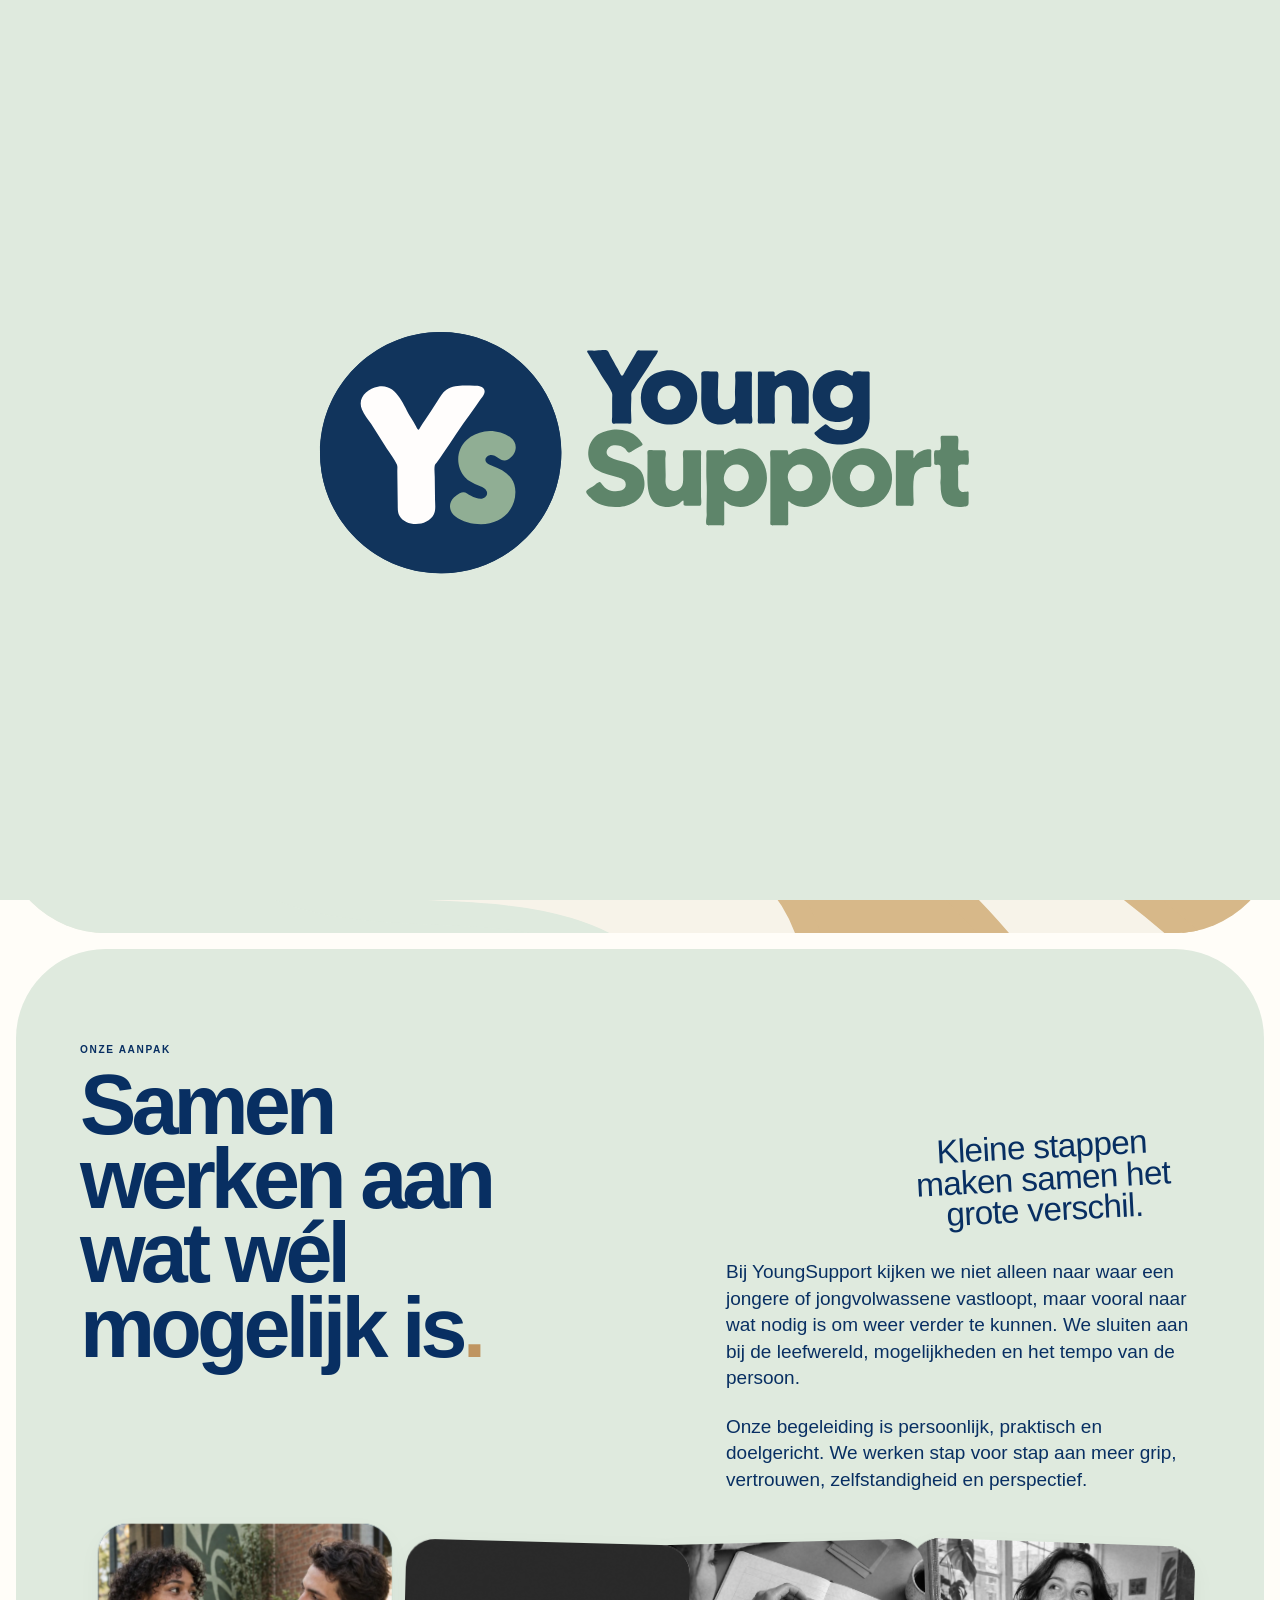
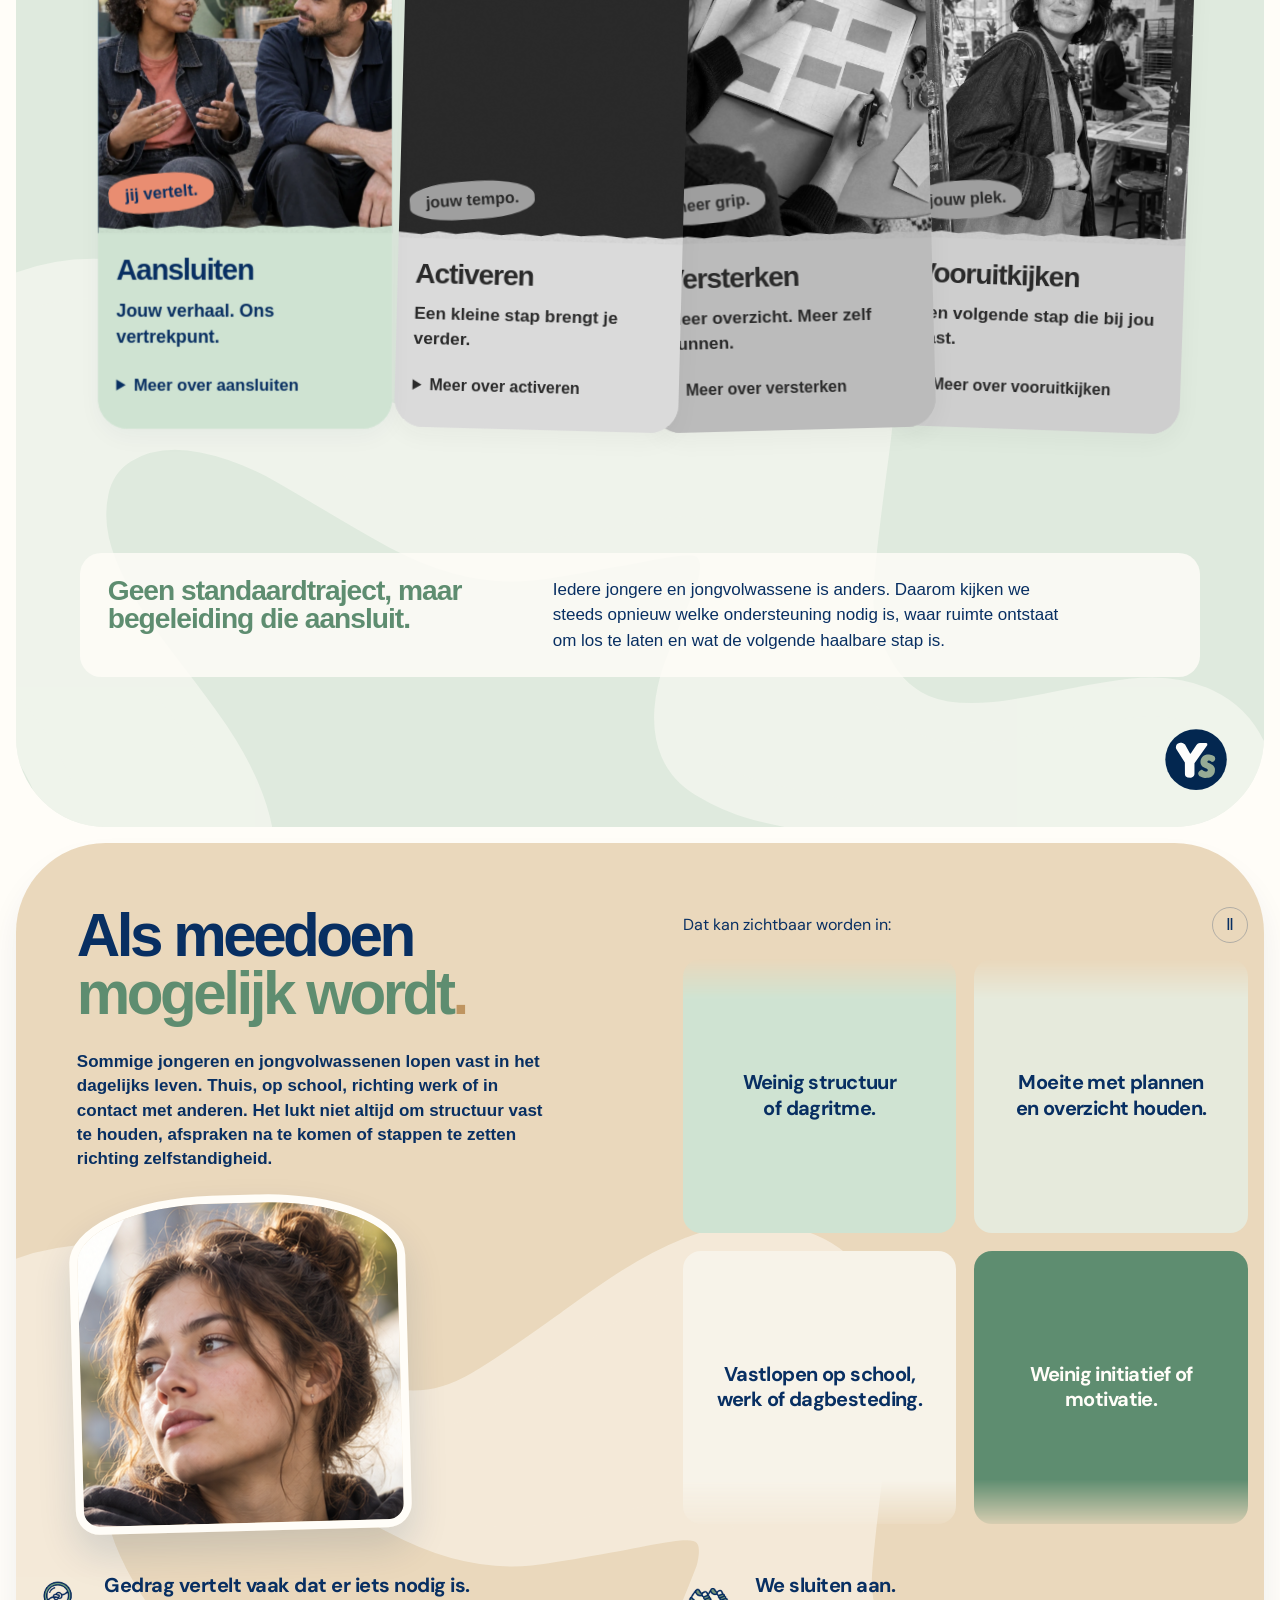
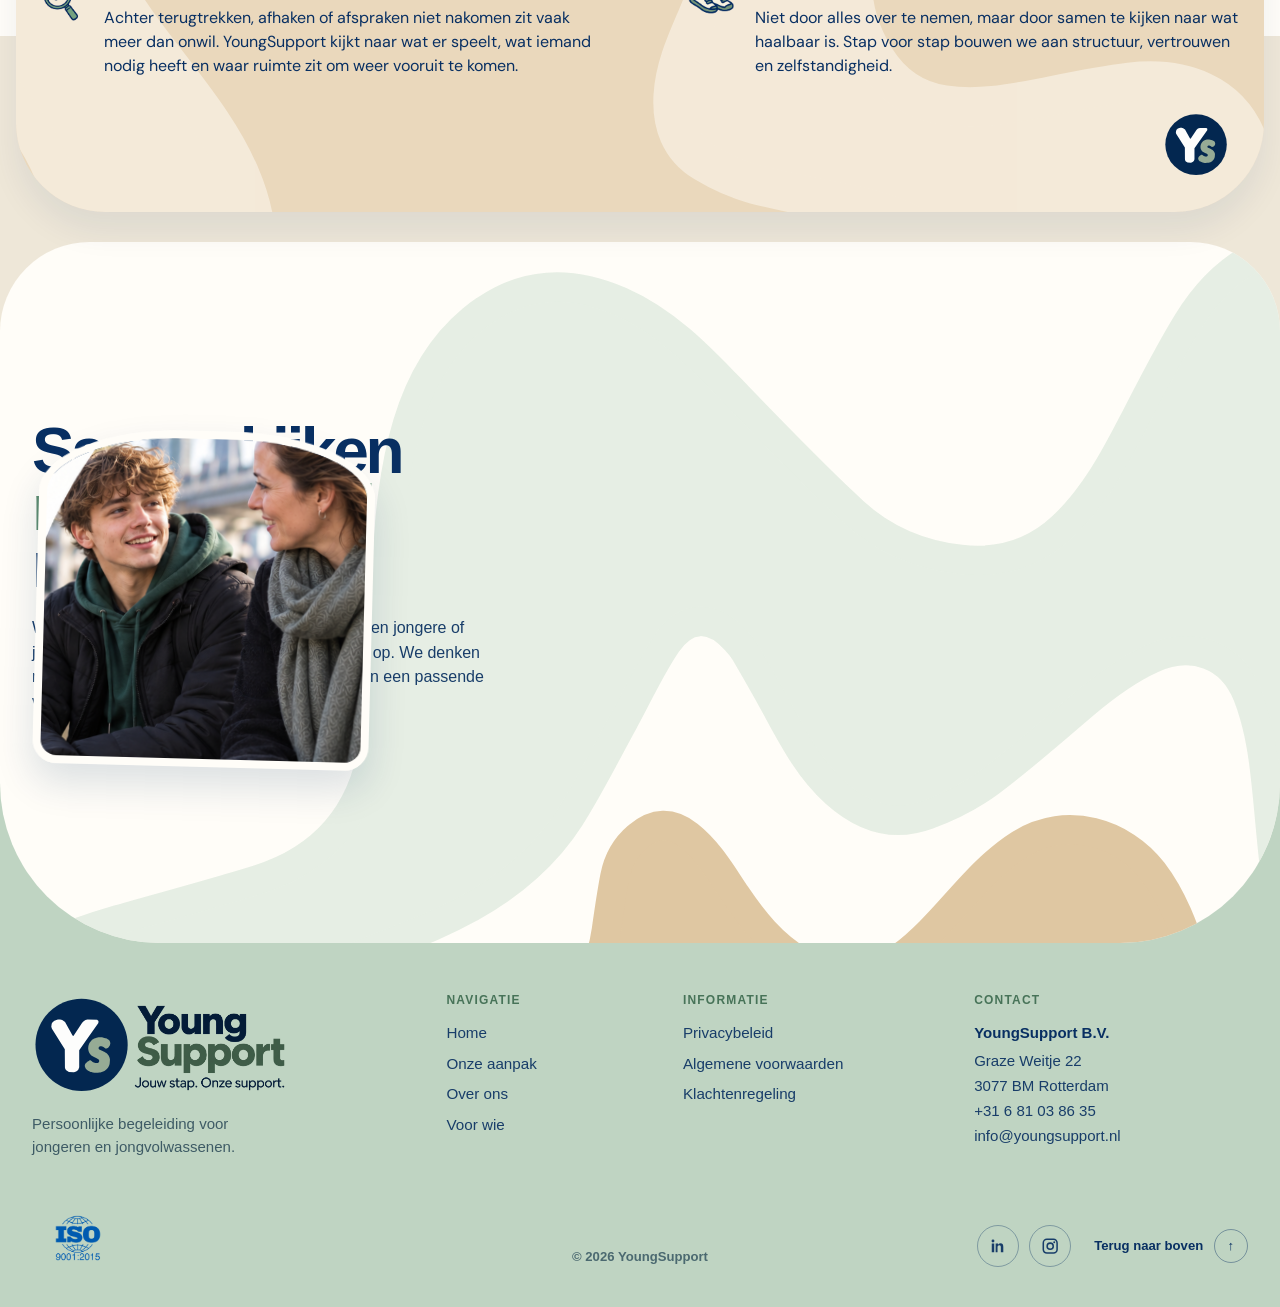
==== commit d3ed75f7: "Standardize mobile menu cards" ====
--- a/young-support-mockup/index.html
+++ b/young-support-mockup/index.html
@@ -26,9 +26,9 @@
 <link rel="icon" type="image/svg+xml" href="./young-support-favicon.svg?v=20260914-large1">
 <link rel="stylesheet" href="./ys-legal-transition.css?v=logo-continuity1">
 <script src="./ys-legal-boot.js?v=20260915-close1"></script>
-<link rel="stylesheet" href="./site-assets/lenis.css"><link rel="stylesheet" href="./ys-mockup.css?v=20260921-modular-menu-fill6"><link rel="stylesheet" href="./ys-approved-intro-v1.css?v=20260914-skip1"><link rel="stylesheet" href="./ys-footer.css?v=20260916-mobilephoto1"><link rel="stylesheet" href="./ys-hero-spacing.css?v=20260918-1"><script defer src="./ys-footer-motion.js?v=20260918-shared1"></script></head><body data-barba="wrapper" data-scrolling-started="true" data-page-theme="light"><div class="w-embed"><link rel="stylesheet" href="./site-assets/54934.css"></div><div data-transition-wrap="" class="transition"><div class="transition__shape"><svg xmlns="http://www.w3.org/2000/svg" viewBox="0 0 1080 1080" fill="none" preserveAspectRatio="none" class="transition__svg"><path d="M66.858-19C57.597 196.452 127.164 482.585 206.5 464.5c125.428-28.592 52.293-293.51 200.001-339 568.234-175-241.425 712.6 15.5 803.02C645 1007 629.398 499 810.5 499c113.398 0 106.54 189.465 164.235 429.52 48.005 199.72 89.415 213.09 105.265 173.78" stroke="currentColor" stroke-width="70%" stroke-linecap="round" stroke-linejoin="round" style="stroke-width: 8%; stroke-dashoffset: -3387.57; stroke-dasharray: 0px, 999999px;"></path></svg></div><div data-load-reset="" data-transition-logo="" class="transition__logo" style="opacity: 0; translate: none; rotate: none; scale: none; visibility: hidden; transform: rotate(64deg) scale(0, 0);"><svg xmlns="http://www.w3.org/2000/svg" fill="none" viewBox="0 0 300 300" width="100%" class="transition__logo-svg"><path fill="currentColor" d="m199.994 209.658-36.789-82.687c4.7-11.517 16.632-47.147 4.249-91.594a3.17 3.17 0 0 0-2.26-2.25c-1.085-.27-2.26 0-3.073.9-.362.45-9.943 10.167-16.903 23.214-9.672 17.995-9.491 33.2.452 44.177 10.937 11.967 11.479 20.334 10.846 24.113l-2.079.18c-3.705-7.917-16.089-30.231-46.912-51.825-.813-.54-1.807-.63-2.621-.27-.904.36-1.446 1.26-1.536 2.16-1.176 14.395 2.711 42.377 25.851 45.796 14.553 2.16 19.434 6.299 20.97 8.008-.452 3.059-1.536 7.018-3.706 12.147l-27.297 62.442h-.091c-.09.36-.271.72-.452 1.08l-.361.72c-4.339 9.267-19.976 25.373-26.213 31.671-1.537 1.619-2.621 2.699-2.983 3.149-.361.45-1.446 2.159.633 4.409 2.892 3.149 11.931 7.108 16.179 4.139 1.266-.9 1.989-1.8 2.803-2.88 2.35-3.059 15.004-17.095 35.342-34.73 0 0 6.598-8.188 16.631-9.447h6.056c4.52 0 8.135 1.079 10.214 5.668l3.345 7.648c3.163 7.288 3.163 11.247-7.502 12.956v4.859h43.658v-4.679c-8.859-1.619-10.757-6.478-16.451-19.074m-49.624-27.263c-4.7 0-8.587-3.779-8.587-8.547 0-4.679 3.796-8.548 8.587-8.548 4.7 0 8.587 3.779 8.587 8.548 0 4.678-3.887 8.547-8.587 8.547" style="stroke-width: 8%; stroke-dashoffset: -856.998; stroke-dasharray: 0px, 999999px;"></path><path fill="currentColor" fill-rule="evenodd" d="M153.456 0C238.208 0 300 69.006 300 154.128 300 239.251 238.208 300 153.456 300 68.705 300 0 239.251 0 154.128 0 69.006 68.705 0 153.456 0m85.715 58.863c-51.815-50.528-135.876-51.577-186.636 0S7.633 188.921 59.447 239.45c51.814 50.526 138.641 59.833 189.401 8.256s42.137-138.316-9.677-188.843" clip-rule="evenodd" style="stroke-width: 8%; stroke-dashoffset: -1774.4; stroke-dasharray: 0px, 999999px;"></path></svg></div></div><div data-barba="container" class="page-wrapper" style="opacity: 1; visibility: inherit;"><header data-load-reset="" data-header="" class="header" style="opacity: 1; translate: none; rotate: none; scale: none; transform: translate(0px, 0px);"><div class="header__inner"><div class="header__title"><a href="#top" aria-current="page" class="header__title-link w-inline-block w--current" data-barba-prevent="all"><img width="234" height="59" alt="Aardvark Book Club Logo" src="./site-assets/696179694070e2fa9eca375f_logo.svg" loading="eager" class="header__title-logo"></a></div><nav class="header__nav"><ul role="list" class="header__nav-list w-list-unstyled"><li class="header__nav-list-item"><a data-barba-update="" data-button="" href="./aanmelden/" class="button w-inline-block"><span class="button__bg"></span><span class="button__inner"><span data-button-text="" class="button__text" aria-label="All Books"><span class="split-char" aria-hidden="true" style="translate: none; rotate: none; scale: none; will-change: transform; transform-origin: 50% 50%; transform: translate(0px, 0px); display: inline-block;">A</span><span class="split-char" aria-hidden="true" style="translate: none; rotate: none; scale: none; will-change: transform; transform-origin: 50% 50%; transform: translate(0px, 0px); display: inline-block;">l</span><span class="split-char" aria-hidden="true" style="translate: none; rotate: none; scale: none; will-change: transform; transform-origin: 50% 50%; transform: translate(0px, 0px); display: inline-block;">l</span> <span class="split-char" aria-hidden="true" style="translate: none; rotate: none; scale: none; will-change: transform; transform-origin: 50% 50%; transform: translate(0px, 0px); display: inline-block;">B</span><span class="split-char" aria-hidden="true" style="translate: none; rotate: none; scale: none; will-change: transform; transform-origin: 50% 50%; transform: translate(0px, 0px); display: inline-block;">o</span><span class="split-char" aria-hidden="true" style="translate: none; rotate: none; scale: none; will-change: transform; transform-origin: 50% 50%; transform: translate(0px, 0px); display: inline-block;">o</span><span class="split-char" aria-hidden="true" style="translate: none; rotate: none; scale: none; will-change: transform; transform-origin: 50% 50%; transform: translate(0px, 0px); display: inline-block;">k</span><span class="split-char" aria-hidden="true" style="translate: none; rotate: none; scale: none; will-change: transform; transform-origin: 50% 50%; transform: translate(0px, 0px); display: inline-block;">s</span></span></span></a></li><li class="header__nav-list-item"><a data-barba-update="" data-button="" href="./aanmelden/" class="button w-inline-block"><span class="button__bg"></span><span class="button__inner"><span data-button-text="" class="button__text" aria-label="Gifting"><span class="split-char" aria-hidden="true" style="translate: none; rotate: none; scale: none; will-change: transform; transform-origin: 50% 50%; transform: translate(0px, 0px); display: inline-block;">G</span><span class="split-char" aria-hidden="true" style="translate: none; rotate: none; scale: none; will-change: transform; transform-origin: 50% 50%; transform: translate(0px, 0px); display: inline-block;">i</span><span class="split-char" aria-hidden="true" style="translate: none; rotate: none; scale: none; will-change: transform; transform-origin: 50% 50%; transform: translate(0px, 0px); display: inline-block;">f</span><span class="split-char" aria-hidden="true" style="translate: none; rotate: none; scale: none; will-change: transform; transform-origin: 50% 50%; transform: translate(0px, 0px); display: inline-block;">t</span><span class="split-char" aria-hidden="true" style="translate: none; rotate: none; scale: none; will-change: transform; transform-origin: 50% 50%; transform: translate(0px, 0px); display: inline-block;">i</span><span class="split-char" aria-hidden="true" style="translate: none; rotate: none; scale: none; will-change: transform; transform-origin: 50% 50%; transform: translate(0px, 0px); display: inline-block;">n</span><span class="split-char" aria-hidden="true" style="translate: none; rotate: none; scale: none; will-change: transform; transform-origin: 50% 50%; transform: translate(0px, 0px); display: inline-block;">g</span></span></span></a></li><li class="header__nav-list-item"><a data-barba-update="" data-button="" href="./aanmelden/" class="button w-inline-block"><span class="button__bg"></span><span class="button__inner"><span data-button-text="" class="button__text" aria-label="FAQ"><span class="split-char" aria-hidden="true" style="translate: none; rotate: none; scale: none; will-change: transform; transform-origin: 50% 50%; transform: translate(0px, 0px); display: inline-block;">F</span><span class="split-char" aria-hidden="true" style="translate: none; rotate: none; scale: none; will-change: transform; transform-origin: 50% 50%; transform: translate(0px, 0px); display: inline-block;">A</span><span class="split-char" aria-hidden="true" style="translate: none; rotate: none; scale: none; will-change: transform; transform-origin: 50% 50%; transform: translate(0px, 0px); display: inline-block;">Q</span></span></span></a></li><li class="header__nav-list-item"><a data-button-alt="" data-wf--button-alt--variant="base" href="./aanmelden/" target="_blank" class="button-alt w-inline-block"><span class="button-alt__text-wrap"><span class="button-alt__bg"></span><span class="button-alt__text-outer"><span data-button-alt-text="" class="button-alt__text" aria-label="Log-in / Sign-up"><span class="split-char" aria-hidden="true" style="translate: none; rotate: none; scale: none; will-change: transform; transform-origin: 50% 50%; transform: translate(0px, 0px); display: inline-block;">L</span><span class="split-char" aria-hidden="true" style="translate: none; rotate: none; scale: none; will-change: transform; transform-origin: 50% 50%; transform: translate(0px, 0px); display: inline-block;">o</span><span class="split-char" aria-hidden="true" style="translate: none; rotate: none; scale: none; will-change: transform; transform-origin: 50% 50%; transform: translate(0px, 0px); display: inline-block;">g</span><span class="split-char" aria-hidden="true" style="translate: none; rotate: none; scale: none; will-change: transform; transform-origin: 50% 50%; transform: translate(0px, 0px); display: inline-block;">-</span><span class="split-char" aria-hidden="true" style="translate: none; rotate: none; scale: none; will-change: transform; transform-origin: 50% 50%; transform: translate(0px, 0px); display: inline-block;">i</span><span class="split-char" aria-hidden="true" style="translate: none; rotate: none; scale: none; will-change: transform; transform-origin: 50% 50%; transform: translate(0px, 0px); display: inline-block;">n</span> <span class="split-char" aria-hidden="true" style="translate: none; rotate: none; scale: none; will-change: transform; transform-origin: 50% 50%; transform: translate(0px, 0px); display: inline-block;">/</span> <span class="split-char" aria-hidden="true" style="translate: none; rotate: none; scale: none; will-change: transform; transform-origin: 50% 50%; transform: translate(0px, 0px); display: inline-block;">S</span><span class="split-char" aria-hidden="true" style="translate: none; rotate: none; scale: none; will-change: transform; transform-origin: 50% 50%; transform: translate(0px, 0px); display: inline-block;">i</span><span class="split-char" aria-hidden="true" style="translate: none; rotate: none; scale: none; will-change: transform; transform-origin: 50% 50%; transform: translate(0px, 0px); display: inline-block;">g</span><span class="split-char" aria-hidden="true" style="translate: none; rotate: none; scale: none; will-change: transform; transform-origin: 50% 50%; transform: translate(0px, 0px); display: inline-block;">n</span><span class="split-char" aria-hidden="true" style="translate: none; rotate: none; scale: none; will-change: transform; transform-origin: 50% 50%; transform: translate(0px, 0px); display: inline-block;">-</span><span class="split-char" aria-hidden="true" style="translate: none; rotate: none; scale: none; will-change: transform; transform-origin: 50% 50%; transform: translate(0px, 0px); display: inline-block;">u</span><span class="split-char" aria-hidden="true" style="translate: none; rotate: none; scale: none; will-change: transform; transform-origin: 50% 50%; transform: translate(0px, 0px); display: inline-block;">p</span></span></span></span><span class="button-alt__icon-wrap"><span class="button-alt__bg"></span><span class="button-alt__icon-outer"><svg xmlns="http://www.w3.org/2000/svg" width="100%" viewBox="0 0 14 13" fill="none" aria-hidden="true" class="button-alt__icon"><path d="M13.58 5.66v.845l-5.994 5.66-1.71-2.063a61.427 61.427 0 0 1 4.265-2.988l-.02-.078c-1.828.196-4.107.294-6.387.294H0V4.835h3.734c2.28 0 4.56.098 6.387.294l.02-.059a67.638 67.638 0 0 1-4.265-3.006L7.586 0l5.994 5.66Z" fill="currentColor"></path></svg></span></span></a></li></ul></nav><div class="header__sub"><ul role="list" class="header__sub-list w-list-unstyled"><li class="header__sub-list-item"><div class="lang-switch"><div class="w-locales-list"><div role="list" class="locales-list w-locales-items"><div data-button="" role="listitem" class="w-locales-item"><a data-button-text="" hreflang="en" href="./aanmelden/" aria-current="page" class="link w--current" aria-label="en"><span class="split-char" aria-hidden="true" style="translate: none; rotate: none; scale: none; will-change: transform; transform-origin: 50% 50%; transform: translate(0px, 0px); display: inline-block;">e</span><span class="split-char" aria-hidden="true" style="translate: none; rotate: none; scale: none; will-change: transform; transform-origin: 50% 50%; transform: translate(0px, 0px); display: inline-block;">n</span></a></div></div></div></div></li><li class="header__sub-list-item"><a aria-label="Go to Instagram" data-wf--button-social-instagram--variant="base" href="#" target="_blank" class="button-social w-inline-block"><div class="button-social__inner"><span class="button-social__bg"></span><span class="button-social__icon-outer"><svg xmlns="http://www.w3.org/2000/svg" viewBox="0 0 24 24" fill="none" width="100%" class="button-social__icon"><path d="M7.8 2h8.4C19.4 2 22 4.6 22 7.8v8.4a5.8 5.8 0 0 1-5.8 5.8H7.8C4.6 22 2 19.4 2 16.2V7.8A5.8 5.8 0 0 1 7.8 2Zm-.2 2A3.6 3.6 0 0 0 4 7.6v8.8C4 18.39 5.61 20 7.6 20h8.8a3.6 3.6 0 0 0 3.6-3.6V7.6C20 5.61 18.39 4 16.4 4H7.6Zm9.65 1.5a1.25 1.25 0 1 1 0 2.5 1.25 1.25 0 0 1 0-2.5ZM12 7a5 5 0 1 1 0 10 5 5 0 0 1 0-10Zm0 2a3 3 0 1 0 0 6 3 3 0 0 0 0-6Z" fill="currentColor"></path></svg></span></div></a></li><li class="header__sub-list-item"><a aria-label="Go to TikTok" data-wf--button-social-tiktok--variant="base" href="#" target="_blank" class="button-social w-inline-block"><div class="button-social__inner"><span class="button-social__bg"></span><span class="button-social__icon-outer"><svg xmlns="http://www.w3.org/2000/svg" viewBox="0 0 24 24" fill="none" width="100%" class="button-social__icon"><path d="M16.6 5.82A4.28 4.28 0 0 1 15.54 3h-3.09v12.4a2.59 2.59 0 0 1-2.59 2.5c-1.42 0-2.6-1.16-2.6-2.6 0-1.72 1.66-3.01 3.37-2.48V9.66c-3.45-.46-6.47 2.22-6.47 5.64 0 3.33 2.76 5.7 5.69 5.7 3.14 0 5.69-2.55 5.69-5.7V9.01a7.35 7.35 0 0 0 4.3 1.38V7.3s-1.88.09-3.24-1.48Z" fill="currentColor"></path></svg></span></div></a></li></ul></div><div class="header__menu-toggle"><button data-button-alt="" type="button" data-menu-toggle="" class="button-alt is--menu-toggle"><span class="button-alt__text-wrap"><span class="button-alt__bg"></span><span class="button-alt__text-outer"><span data-button-alt-text="" class="button-alt__text" aria-label="Menu"><span class="split-char" aria-hidden="true" style="translate: none; rotate: none; scale: none; will-change: transform; transform-origin: 50% 50%; transform: translate(0px, 0px); display: inline-block;">M</span><span class="split-char" aria-hidden="true" style="translate: none; rotate: none; scale: none; will-change: transform; transform-origin: 50% 50%; transform: translate(0px, 0px); display: inline-block;">e</span><span class="split-char" aria-hidden="true" style="translate: none; rotate: none; scale: none; will-change: transform; transform-origin: 50% 50%; transform: translate(0px, 0px); display: inline-block;">n</span><span class="split-char" aria-hidden="true" style="translate: none; rotate: none; scale: none; will-change: transform; transform-origin: 50% 50%; transform: translate(0px, 0px); display: inline-block;">u</span></span></span></span><span class="button-alt__icon-wrap"><span class="button-alt__bg"></span><span class="button-alt__icon-outer"><svg xmlns="http://www.w3.org/2000/svg" width="100%" fill="none" aria-hidden="true" class="button-alt__icon is--menu-toggle"><path stroke="currentColor" stroke-linecap="round" stroke-linejoin="round" stroke-width="2" d="M7 6h10M4 12h16H7m0 6h10"></path></svg></span></span></button></div></div></header><div data-menu="" data-lenis-prevent="" data-menu-open="" class="menu"><div class="menu__inner"><div class="menu__container"><div class="menu__bg"><svg xmlns="http://www.w3.org/2000/svg" width="100%" fill="none" viewBox="0 0 386 712" class="menu__bg-svg"><path fill="currentColor" d="M115.415-56.646c27.361-10.951 55.489-16.17 84.985-10.076 40.714 8.42 64.637 33.98 75.035 73.257 9.349 35.348 3.777 70.616-.769 105.961-4.86 37.766-10.042 75.565-12.734 113.514-1.993 28.09 5.481 54.869 20.638 79.162 14.419 23.106 34.405 37.375 61.693 41.433 30.041 4.465 59.172-.835 88.412-6.653 26.135-5.192 52.289-10.684 78.69-13.939 22.265-2.747 44.838-1.383 65.775 8.431 38.064 17.842 51.287 57.852 44.901 96.147-5.782 34.664-24.948 61.621-49.555 85.474-26.279 25.482-57.556 44.224-87.22 65.142-28.385 20.025-55.476 41.366-73.798 71.673-9.327 15.437-16.063 31.796-14.646 50.393 2.044 26.803 18.243 46.689 45.101 55.529a130 130 0 0 0 4.836 1.485l-139.704 55.662a1143 1143 0 0 1-16.076-9.954c-23.207-14.664-45.445-30.911-63.44-51.988-21.556-25.244-32.204-53.705-17.969-85.831 6.78-15.297 16.202-30.236 27.474-42.541 21.248-23.189 45.199-43.868 67.023-66.553 10.99-11.421 21.425-24.013 29.233-37.716 15.33-26.925 5.653-54.263-21.962-68.343-17.177-8.762-35.531-13.481-54.297-17.195-27.909-5.514-56.046-10.232-83.497-17.516-15.707-4.173-31.138-11.277-45.104-19.692-22.108-13.327-29.728-34.941-28.254-60.155 1.445-24.649 11.284-46.711 20.765-68.939 5.78-13.545 11.193-27.25 16.537-40.967 1.371-3.514 2.093-7.336 2.693-11.083 3.859-24.009-7.353-38.23-31.777-36.443-20.635 1.512-40.986 6.805-61.477 10.321-25.248 4.332-50.38 9.871-75.818 12.53-15.074 1.576-29.77 1.044-44.109-1.173V63.588q.326-.19.651-.383c28.317-16.804 55.126-36.258 81.9-55.513 33.66-24.207 67.019-48.8 105.864-64.338"></path></svg></div><div class="menu__content"><header class="menu__header"><a href="#top" aria-current="page" class="menu__header-title-link w-inline-block w--current" data-barba-prevent="all"><img width="234" height="59" alt="Aardvark Book Club Logo" src="./site-assets/696179694070e2fa9eca375f_logo.svg" loading="eager" class="menu__header-title-logo"></a><div class="menu__close"><button data-button-alt="" type="button" data-menu-close="" class="button-alt is--menu-toggle"><span class="button-alt__icon-wrap"><span class="button-alt__bg"></span><span class="button-alt__icon-outer"><svg xmlns="http://www.w3.org/2000/svg" width="100%" fill="none" aria-hidden="true" class="button-alt__icon is--menu-toggle"><path fill="currentColor" d="m12 13.4-4.9 4.9a.95.95 0 0 1-.7.275.95.95 0 0 1-.7-.275.95.95 0 0 1-.275-.7q0-.425.275-.7l4.9-4.9-4.9-4.9a.95.95 0 0 1-.275-.7q0-.425.275-.7a.95.95 0 0 1 .7-.275q.425 0 .7.275l4.9 4.9 4.9-4.9a.95.95 0 0 1 .7-.275q.425 0 .7.275a.95.95 0 0 1 .275.7.95.95 0 0 1-.275.7L13.4 12l4.9 4.9a.95.95 0 0 1 .275.7.95.95 0 0 1-.275.7.95.95 0 0 1-.7.275.95.95 0 0 1-.7-.275z"></path></svg></span></span></button></div></header><nav class="menu__nav"><ul role="list" class="menu__nav-list w-list-unstyled"><li class="menu__nav-list-item"><a data-button="" href="./aanmelden/" class="button w-inline-block"><span class="button__bg"></span><span class="button__inner"><span data-button-text="" class="button__text" aria-label="All Books"><span class="split-char" aria-hidden="true" style="translate: none; rotate: none; scale: none; will-change: transform; transform-origin: 50% 50%; transform: translate(0px, 0px); display: inline-block;">A</span><span class="split-char" aria-hidden="true" style="translate: none; rotate: none; scale: none; will-change: transform; transform-origin: 50% 50%; transform: translate(0px, 0px); display: inline-block;">l</span><span class="split-char" aria-hidden="true" style="translate: none; rotate: none; scale: none; will-change: transform; transform-origin: 50% 50%; transform: translate(0px, 0px); display: inline-block;">l</span> <span class="split-char" aria-hidden="true" style="translate: none; rotate: none; scale: none; will-change: transform; transform-origin: 50% 50%; transform: translate(0px, 0px); display: inline-block;">B</span><span class="split-char" aria-hidden="true" style="translate: none; rotate: none; scale: none; will-change: transform; transform-origin: 50% 50%; transform: translate(0px, 0px); display: inline-block;">o</span><span class="split-char" aria-hidden="true" style="translate: none; rotate: none; scale: none; will-change: transform; transform-origin: 50% 50%; transform: translate(0px, 0px); display: inline-block;">o</span><span class="split-char" aria-hidden="true" style="translate: none; rotate: none; scale: none; will-change: transform; transform-origin: 50% 50%; transform: translate(0px, 0px); display: inline-block;">k</span><span class="split-char" aria-hidden="true" style="translate: none; rotate: none; scale: none; will-change: transform; transform-origin: 50% 50%; transform: translate(0px, 0px); display: inline-block;">s</span></span></span></a></li><li class="menu__nav-list-item"><a data-button="" href="./aanmelden/" class="button w-inline-block"><span class="button__bg"></span><span class="button__inner"><span data-button-text="" class="button__text" aria-label="Gifting"><span class="split-char" aria-hidden="true" style="translate: none; rotate: none; scale: none; will-change: transform; transform-origin: 50% 50%; transform: translate(0px, 0px); display: inline-block;">G</span><span class="split-char" aria-hidden="true" style="translate: none; rotate: none; scale: none; will-change: transform; transform-origin: 50% 50%; transform: translate(0px, 0px); display: inline-block;">i</span><span class="split-char" aria-hidden="true" style="translate: none; rotate: none; scale: none; will-change: transform; transform-origin: 50% 50%; transform: translate(0px, 0px); display: inline-block;">f</span><span class="split-char" aria-hidden="true" style="translate: none; rotate: none; scale: none; will-change: transform; transform-origin: 50% 50%; transform: translate(0px, 0px); display: inline-block;">t</span><span class="split-char" aria-hidden="true" style="translate: none; rotate: none; scale: none; will-change: transform; transform-origin: 50% 50%; transform: translate(0px, 0px); display: inline-block;">i</span><span class="split-char" aria-hidden="true" style="translate: none; rotate: none; scale: none; will-change: transform; transform-origin: 50% 50%; transform: translate(0px, 0px); display: inline-block;">n</span><span class="split-char" aria-hidden="true" style="translate: none; rotate: none; scale: none; will-change: transform; transform-origin: 50% 50%; transform: translate(0px, 0px); display: inline-block;">g</span></span></span></a></li><li class="menu__nav-list-item"><a data-button="" href="./aanmelden/" class="button w-inline-block"><span class="button__bg"></span><span class="button__inner"><span data-button-text="" class="button__text" aria-label="FAQ"><span class="split-char" aria-hidden="true" style="translate: none; rotate: none; scale: none; will-change: transform; transform-origin: 50% 50%; transform: translate(0px, 0px); display: inline-block;">F</span><span class="split-char" aria-hidden="true" style="translate: none; rotate: none; scale: none; will-change: transform; transform-origin: 50% 50%; transform: translate(0px, 0px); display: inline-block;">A</span><span class="split-char" aria-hidden="true" style="translate: none; rotate: none; scale: none; will-change: transform; transform-origin: 50% 50%; transform: translate(0px, 0px); display: inline-block;">Q</span></span></span></a></li></ul></nav><footer class="menu__footer"><div class="menu__sub"><ul role="list" class="menu__sub-list w-list-unstyled"><li class="header__sub-list-item"><div class="lang-switch"><div class="w-locales-list"><div role="list" class="locales-list w-locales-items"><div data-button="" role="listitem" class="w-locales-item"><a data-button-text="" hreflang="en" href="./aanmelden/" aria-current="page" class="link w--current" aria-label="en"><span class="split-char" aria-hidden="true" style="translate: none; rotate: none; scale: none; will-change: transform; transform-origin: 50% 50%; transform: translate(0px, 0px); display: inline-block;">e</span><span class="split-char" aria-hidden="true" style="translate: none; rotate: none; scale: none; will-change: transform; transform-origin: 50% 50%; transform: translate(0px, 0px); display: inline-block;">n</span></a></div></div></div></div></li><li class="menu__sub-list-item"><a aria-label="Go to Instagram" data-wf--button-social-instagram--variant="base" href="#" target="_blank" class="button-social w-inline-block"><div class="button-social__inner"><span class="button-social__bg"></span><span class="button-social__icon-outer"><svg xmlns="http://www.w3.org/2000/svg" viewBox="0 0 24 24" fill="none" width="100%" class="button-social__icon"><path d="M7.8 2h8.4C19.4 2 22 4.6 22 7.8v8.4a5.8 5.8 0 0 1-5.8 5.8H7.8C4.6 22 2 19.4 2 16.2V7.8A5.8 5.8 0 0 1 7.8 2Zm-.2 2A3.6 3.6 0 0 0 4 7.6v8.8C4 18.39 5.61 20 7.6 20h8.8a3.6 3.6 0 0 0 3.6-3.6V7.6C20 5.61 18.39 4 16.4 4H7.6Zm9.65 1.5a1.25 1.25 0 1 1 0 2.5 1.25 1.25 0 0 1 0-2.5ZM12 7a5 5 0 1 1 0 10 5 5 0 0 1 0-10Zm0 2a3 3 0 1 0 0 6 3 3 0 0 0 0-6Z" fill="currentColor"></path></svg></span></div></a></li><li class="menu__sub-list-item"><a aria-label="Go to TikTok" data-wf--button-social-tiktok--variant="base" href="#" target="_blank" class="button-social w-inline-block"><div class="button-social__inner"><span class="button-social__bg"></span><span class="button-social__icon-outer"><svg xmlns="http://www.w3.org/2000/svg" viewBox="0 0 24 24" fill="none" width="100%" class="button-social__icon"><path d="M16.6 5.82A4.28 4.28 0 0 1 15.54 3h-3.09v12.4a2.59 2.59 0 0 1-2.59 2.5c-1.42 0-2.6-1.16-2.6-2.6 0-1.72 1.66-3.01 3.37-2.48V9.66c-3.45-.46-6.47 2.22-6.47 5.64 0 3.33 2.76 5.7 5.69 5.7 3.14 0 5.69-2.55 5.69-5.7V9.01a7.35 7.35 0 0 0 4.3 1.38V7.3s-1.88.09-3.24-1.48Z" fill="currentColor"></path></svg></span></div></a></li></ul></div><div class="menu__login"><a data-button-alt="" data-wf--button-alt--variant="base" href="./aanmelden/" target="_blank" class="button-alt w-inline-block"><span class="button-alt__text-wrap"><span class="button-alt__bg"></span><span class="button-alt__text-outer"><span data-button-alt-text="" class="button-alt__text" aria-label="Log-in / Sign-up"><span class="split-char" aria-hidden="true" style="translate: none; rotate: none; scale: none; will-change: transform; transform-origin: 50% 50%; transform: translate(0px, 0px); display: inline-block;">L</span><span class="split-char" aria-hidden="true" style="translate: none; rotate: none; scale: none; will-change: transform; transform-origin: 50% 50%; transform: translate(0px, 0px); display: inline-block;">o</span><span class="split-char" aria-hidden="true" style="translate: none; rotate: none; scale: none; will-change: transform; transform-origin: 50% 50%; transform: translate(0px, 0px); display: inline-block;">g</span><span class="split-char" aria-hidden="true" style="translate: none; rotate: none; scale: none; will-change: transform; transform-origin: 50% 50%; transform: translate(0px, 0px); display: inline-block;">-</span><span class="split-char" aria-hidden="true" style="translate: none; rotate: none; scale: none; will-change: transform; transform-origin: 50% 50%; transform: translate(0px, 0px); display: inline-block;">i</span><span class="split-char" aria-hidden="true" style="translate: none; rotate: none; scale: none; will-change: transform; transform-origin: 50% 50%; transform: translate(0px, 0px); display: inline-block;">n</span> <span class="split-char" aria-hidden="true" style="translate: none; rotate: none; scale: none; will-change: transform; transform-origin: 50% 50%; transform: translate(0px, 0px); display: inline-block;">/</span> <span class="split-char" aria-hidden="true" style="translate: none; rotate: none; scale: none; will-change: transform; transform-origin: 50% 50%; transform: translate(0px, 0px); display: inline-block;">S</span><span class="split-char" aria-hidden="true" style="translate: none; rotate: none; scale: none; will-change: transform; transform-origin: 50% 50%; transform: translate(0px, 0px); display: inline-block;">i</span><span class="split-char" aria-hidden="true" style="translate: none; rotate: none; scale: none; will-change: transform; transform-origin: 50% 50%; transform: translate(0px, 0px); display: inline-block;">g</span><span class="split-char" aria-hidden="true" style="translate: none; rotate: none; scale: none; will-change: transform; transform-origin: 50% 50%; transform: translate(0px, 0px); display: inline-block;">n</span><span class="split-char" aria-hidden="true" style="translate: none; rotate: none; scale: none; will-change: transform; transform-origin: 50% 50%; transform: translate(0px, 0px); display: inline-block;">-</span><span class="split-char" aria-hidden="true" style="translate: none; rotate: none; scale: none; will-change: transform; transform-origin: 50% 50%; transform: translate(0px, 0px); display: inline-block;">u</span><span class="split-char" aria-hidden="true" style="translate: none; rotate: none; scale: none; will-change: transform; transform-origin: 50% 50%; transform: translate(0px, 0px); display: inline-block;">p</span></span></span></span><span class="button-alt__icon-wrap"><span class="button-alt__bg"></span><span class="button-alt__icon-outer"><svg xmlns="http://www.w3.org/2000/svg" width="100%" viewBox="0 0 14 13" fill="none" aria-hidden="true" class="button-alt__icon"><path d="M13.58 5.66v.845l-5.994 5.66-1.71-2.063a61.427 61.427 0 0 1 4.265-2.988l-.02-.078c-1.828.196-4.107.294-6.387.294H0V4.835h3.734c2.28 0 4.56.098 6.387.294l.02-.059a67.638 67.638 0 0 1-4.265-3.006L7.586 0l5.994 5.66Z" fill="currentColor"></path></svg></span></span></a></div></footer></div></div><div class="menu__backdrop"></div></div></div><main class="main"><section data-intro-home="" class="hero is--bg-yellow"><div data-load-reset="" class="hero__container u-container" style="opacity: 1;"><div class="hero__inner"><div data-hero-content="" class="hero__content"><div class="hero__header"><h1 data-hero-title="" class="hero__title u-heading-xxl" aria-label="Unbox stories worth talking about"><span class="split-word" aria-hidden="true" style="translate: none; rotate: none; scale: none; opacity: 1; transform-origin: 0% 0%; transform: translate(0px, 0px); display: inline-block; will-change: transform;">Unbox</span> <span class="split-word" aria-hidden="true" style="translate: none; rotate: none; scale: none; opacity: 1; transform-origin: 0% 0%; transform: translate(0px, 0px); display: inline-block; will-change: transform;">stories</span> <span class="split-word" aria-hidden="true" style="translate: none; rotate: none; scale: none; opacity: 1; transform-origin: 0% 0%; transform: translate(0px, 0px); display: inline-block; will-change: transform;">worth</span> <span class="split-word" aria-hidden="true" style="translate: none; rotate: none; scale: none; opacity: 1; transform-origin: 0% 0%; transform: translate(0px, 0px); display: inline-block; will-change: transform;">talking</span> <span class="split-word" aria-hidden="true" style="translate: none; rotate: none; scale: none; opacity: 1; transform-origin: 0% 0%; transform: translate(0px, 0px); display: inline-block; will-change: transform;">about</span></h1><p data-hero-paragraph="" class="hero__paragraph u-paragraph-regular" style="translate: none; rotate: none; scale: none; transform: translate(0px, 0em); opacity: 1;">Join the book club that’s anything but traditional. Choose up to 3 new reads every month, delivered to your door. Then dive into the stories, and the conversations.</p></div><a data-button-alt="" data-wf--button-alt--variant="base" href="./aanmelden/" target="_blank" class="button-alt w-inline-block" style="translate: none; rotate: none; scale: none; transform: translate(0px, 0em); opacity: 1;"><span class="button-alt__text-wrap"><span class="button-alt__bg"></span><span class="button-alt__text-outer"><span data-button-alt-text="" class="button-alt__text" aria-label="Log-in / Sign-up now"><span class="split-char" aria-hidden="true" style="translate: none; rotate: none; scale: none; will-change: transform; transform-origin: 50% 50%; transform: translate(0px, 0px); display: inline-block;">L</span><span class="split-char" aria-hidden="true" style="translate: none; rotate: none; scale: none; will-change: transform; transform-origin: 50% 50%; transform: translate(0px, 0px); display: inline-block;">o</span><span class="split-char" aria-hidden="true" style="translate: none; rotate: none; scale: none; will-change: transform; transform-origin: 50% 50%; transform: translate(0px, 0px); display: inline-block;">g</span><span class="split-char" aria-hidden="true" style="translate: none; rotate: none; scale: none; will-change: transform; transform-origin: 50% 50%; transform: translate(0px, 0px); display: inline-block;">-</span><span class="split-char" aria-hidden="true" style="translate: none; rotate: none; scale: none; will-change: transform; transform-origin: 50% 50%; transform: translate(0px, 0px); display: inline-block;">i</span><span class="split-char" aria-hidden="true" style="translate: none; rotate: none; scale: none; will-change: transform; transform-origin: 50% 50%; transform: translate(0px, 0px); display: inline-block;">n</span> <span class="split-char" aria-hidden="true" style="translate: none; rotate: none; scale: none; will-change: transform; transform-origin: 50% 50%; transform: translate(0px, 0px); display: inline-block;">/</span> <span class="split-char" aria-hidden="true" style="translate: none; rotate: none; scale: none; will-change: transform; transform-origin: 50% 50%; transform: translate(0px, 0px); display: inline-block;">S</span><span class="split-char" aria-hidden="true" style="translate: none; rotate: none; scale: none; will-change: transform; transform-origin: 50% 50%; transform: translate(0px, 0px); display: inline-block;">i</span><span class="split-char" aria-hidden="true" style="translate: none; rotate: none; scale: none; will-change: transform; transform-origin: 50% 50%; transform: translate(0px, 0px); display: inline-block;">g</span><span class="split-char" aria-hidden="true" style="translate: none; rotate: none; scale: none; will-change: transform; transform-origin: 50% 50%; transform: translate(0px, 0px); display: inline-block;">n</span><span class="split-char" aria-hidden="true" style="translate: none; rotate: none; scale: none; will-change: transform; transform-origin: 50% 50%; transform: translate(0px, 0px); display: inline-block;">-</span><span class="split-char" aria-hidden="true" style="translate: none; rotate: none; scale: none; will-change: transform; transform-origin: 50% 50%; transform: translate(0px, 0px); display: inline-block;">u</span><span class="split-char" aria-hidden="true" style="translate: none; rotate: none; scale: none; will-change: transform; transform-origin: 50% 50%; transform: translate(0px, 0px); display: inline-block;">p</span> <span class="split-char" aria-hidden="true" style="translate: none; rotate: none; scale: none; will-change: transform; transform-origin: 50% 50%; transform: translate(0px, 0px); display: inline-block;">n</span><span class="split-char" aria-hidden="true" style="translate: none; rotate: none; scale: none; will-change: transform; transform-origin: 50% 50%; transform: translate(0px, 0px); display: inline-block;">o</span><span class="split-char" aria-hidden="true" style="translate: none; rotate: none; scale: none; will-change: transform; transform-origin: 50% 50%; transform: translate(0px, 0px); display: inline-block;">w</span></span></span></span><span class="button-alt__icon-wrap"><span class="button-alt__bg"></span><span class="button-alt__icon-outer"><svg xmlns="http://www.w3.org/2000/svg" width="100%" viewBox="0 0 14 13" fill="none" aria-hidden="true" class="button-alt__icon"><path d="M13.58 5.66v.845l-5.994 5.66-1.71-2.063a61.427 61.427 0 0 1 4.265-2.988l-.02-.078c-1.828.196-4.107.294-6.387.294H0V4.835h3.734c2.28 0 4.56.098 6.387.294l.02-.059a67.638 67.638 0 0 1-4.265-3.006L7.586 0l5.994 5.66Z" fill="currentColor"></path></svg></span></span></a><div class="hero__text-wrap"><div class="hero__text-outer"><p data-hero-handwritten-text="" class="hero__text u-handwritten-regular" aria-label="Shipping to the USA &amp; Canada"><span class="split-word" aria-hidden="true" style="display: inline-block;"><span class="split-char" aria-hidden="true" style="translate: none; rotate: none; scale: none; transform: translate(0em, 0em); opacity: 1; display: inline-block;">S</span><span class="split-char" aria-hidden="true" style="translate: none; rotate: none; scale: none; transform: translate(0em, 0em); opacity: 1; display: inline-block;">h</span><span class="split-char" aria-hidden="true" style="translate: none; rotate: none; scale: none; transform: translate(0em, 0em); opacity: 1; display: inline-block;">i</span><span class="split-char" aria-hidden="true" style="translate: none; rotate: none; scale: none; transform: translate(0em, 0em); opacity: 1; display: inline-block;">p</span><span class="split-char" aria-hidden="true" style="translate: none; rotate: none; scale: none; transform: translate(0em, 0em); opacity: 1; display: inline-block;">p</span><span class="split-char" aria-hidden="true" style="translate: none; rotate: none; scale: none; transform: translate(0em, 0em); opacity: 1; display: inline-block;">i</span><span class="split-char" aria-hidden="true" style="translate: none; rotate: none; scale: none; transform: translate(0em, 0em); opacity: 1; display: inline-block;">n</span><span class="split-char" aria-hidden="true" style="translate: none; rotate: none; scale: none; transform: translate(0em, 0em); opacity: 1; display: inline-block;">g</span></span> <span class="split-word" aria-hidden="true" style="display: inline-block;"><span class="split-char" aria-hidden="true" style="translate: none; rotate: none; scale: none; transform: translate(0em, 0em); opacity: 1; display: inline-block;">t</span><span class="split-char" aria-hidden="true" style="translate: none; rotate: none; scale: none; transform: translate(0em, 0em); opacity: 1; display: inline-block;">o</span></span> <span class="split-word" aria-hidden="true" style="display: inline-block;"><span class="split-char" aria-hidden="true" style="translate: none; rotate: none; scale: none; transform: translate(0em, 0em); opacity: 1; display: inline-block;">t</span><span class="split-char" aria-hidden="true" style="translate: none; rotate: none; scale: none; transform: translate(0em, 0em); opacity: 1; display: inline-block;">h</span><span class="split-char" aria-hidden="true" style="translate: none; rotate: none; scale: none; transform: translate(0em, 0em); opacity: 1; display: inline-block;">e</span></span> <span class="split-word" aria-hidden="true" style="display: inline-block;"><span class="split-char" aria-hidden="true" style="translate: none; rotate: none; scale: none; transform: translate(0em, 0em); opacity: 1; display: inline-block;">U</span><span class="split-char" aria-hidden="true" style="translate: none; rotate: none; scale: none; transform: translate(0em, 0em); opacity: 1; display: inline-block;">S</span><span class="split-char" aria-hidden="true" style="translate: none; rotate: none; scale: none; transform: translate(0em, 0em); opacity: 1; display: inline-block;">A</span></span> <span class="split-word" aria-hidden="true" style="display: inline-block;"><span class="split-char" aria-hidden="true" style="translate: none; rotate: none; scale: none; transform: translate(0em, 0em); opacity: 1; display: inline-block;">&amp;</span></span> <span class="split-word" aria-hidden="true" style="display: inline-block;"><span class="split-char" aria-hidden="true" style="translate: none; rotate: none; scale: none; transform: translate(0em, 0em); opacity: 1; display: inline-block;">C</span><span class="split-char" aria-hidden="true" style="translate: none; rotate: none; scale: none; transform: translate(0em, 0em); opacity: 1; display: inline-block;">a</span><span class="split-char" aria-hidden="true" style="translate: none; rotate: none; scale: none; transform: translate(0em, 0em); opacity: 1; display: inline-block;">n</span><span class="split-char" aria-hidden="true" style="translate: none; rotate: none; scale: none; transform: translate(0em, 0em); opacity: 1; display: inline-block;">a</span><span class="split-char" aria-hidden="true" style="translate: none; rotate: none; scale: none; transform: translate(0em, 0em); opacity: 1; display: inline-block;">d</span><span class="split-char" aria-hidden="true" style="translate: none; rotate: none; scale: none; transform: translate(0em, 0em); opacity: 1; display: inline-block;">a</span></span></p></div></div></div><div class="hero__visual"><img class="hero__visual-img" src="./site-assets/69b9afc474f523151b7c0941_package-visual.webp" width="630" height="789" alt="Aardvark Book Club Box" data-hero-visual="" sizes="(max-width: 767px) 100vw, 630px" loading="lazy" srcset="https://cdn.prod.website-files.com/696173cb00865d1b386e4af8/69b9afc474f523151b7c0941_package-visual-p-500.webp 500w, https://cdn.prod.website-files.com/696173cb00865d1b386e4af8/69b9afc474f523151b7c0941_package-visual-p-800.webp 800w, https://cdn.prod.website-files.com/696173cb00865d1b386e4af8/69b9afc474f523151b7c0941_package-visual-p-1080.webp 1080w, https://cdn.prod.website-files.com/696173cb00865d1b386e4af8/69b9afc474f523151b7c0941_package-visual.webp 1260w" style="translate: none; rotate: none; scale: none; transform: translate(0px, 0em) rotate(-21deg); opacity: 1;"></div></div></div><div data-hero-easter-egg="" class="hero__logo-easter-egg" style="opacity: 1;"><div data-pop-up="" data-wf--logo-pop-up--variant="left" class="pop-up"><button type="button" data-pop-up-button="" aria-label="Show Sign up" class="pop-up__button"><span class="pop-up__button-inner"><svg xmlns="http://www.w3.org/2000/svg" fill="none" viewBox="0 0 80 80" width="100%" class="pop-up__button-svg"><path fill="currentColor" d="m53.332 55.909-9.81-22.05c1.253-3.071 4.434-12.573 1.132-24.425a.845.845 0 0 0-.602-.6.82.82 0 0 0-.82.24c-.096.12-2.651 2.711-4.507 6.19-2.58 4.799-2.531 8.854.12 11.78 2.917 3.192 3.062 5.423 2.893 6.431l-.555.048c-.988-2.111-4.29-8.062-12.51-13.82a.734.734 0 0 0-.698-.072c-.242.096-.386.336-.41.576-.314 3.839.723 11.3 6.893 12.212 3.881.576 5.183 1.68 5.593 2.136-.121.816-.41 1.871-.989 3.239l-7.28 16.651h-.023a1.456 1.456 0 0 1-.12.288l-.097.192c-1.157 2.471-5.327 6.766-6.99 8.446-.41.431-.7.72-.796.84-.096.12-.385.575.169 1.175.771.84 3.182 1.895 4.315 1.104.337-.24.53-.48.747-.768.627-.816 4.001-4.559 9.424-9.261 0 0 1.76-2.184 4.435-2.52h1.616c1.205 0 2.169.288 2.723 1.512l.892 2.04c.844 1.943.844 2.998-2 3.454v1.296h11.642v-1.248c-2.363-.432-2.869-1.727-4.387-5.086Zm-13.233-7.27a2.284 2.284 0 0 1-2.29-2.28 2.284 2.284 0 0 1 2.29-2.279 2.284 2.284 0 0 1 2.29 2.28c0 1.247-1.037 2.279-2.29 2.279Z"></path><path fill="currentColor" fill-rule="evenodd" d="M40.922 0C63.522 0 80 18.401 80 41.1 80 63.8 63.522 80 40.922 80S0 63.8 0 41.1C0 18.402 18.321 0 40.922 0Zm22.857 15.697c-13.817-13.474-36.234-13.754-49.77 0C.473 29.45 2.035 50.379 15.852 63.853 29.67 77.327 52.823 79.81 66.36 66.055c13.537-13.754 11.237-36.884-2.58-50.358Z" clip-rule="evenodd"></path></svg></span></button><div class="pop-up__overlay"><div class="pop-up__overlay-inner"><div class="pop-up__overlay-bg-wrap"><div class="pop-up__overlay-ears"><svg xmlns="http://www.w3.org/2000/svg" fill="none" viewBox="0 0 44 45" width="100%" class="pop-up__overlay-left-ear"><path fill="currentColor" d="M1.335.198c.671-.316 1.5-.254 2.186.187C27.678 16.847 39.839 36.953 44 45h-6.048c-2.382-1.604-6.964-3.674-15.652-4.814C2.999 37.666-.665 14.174.09 2.04.152 1.28.589.515 1.335.198Z"></path></svg><svg xmlns="http://www.w3.org/2000/svg" fill="none" viewBox="0 0 29 80" width="100%" class="pop-up__overlay-right-ear"><path fill="currentColor" d="M19.388.879c.667-.771 1.647-1.018 2.559-.807.912.21 1.682.956 1.926 1.861C34.595 38.09 25.79 69.237 21.823 80h-4.188c-.17-4.22-2.739-13.318-10.975-22.064-8.493-9.099-8.88-21.913-1.063-37.23C11.221 9.603 19.091 1.266 19.388.879Z"></path></svg></div><div class="pop-up__overlay-bg"></div></div><div class="pop-up__overlay-content"><h3 class="pop-up__overlay-title u-heading-xs">Want to join the Club?</h3><div class="pop-up__overlay-content-action"><a data-button-alt="" data-wf--button-alt--variant="small" href="./aanmelden/" target="_blank" class="button-alt w-inline-block"><span class="button-alt__text-wrap"><span class="button-alt__bg"></span><span class="button-alt__text-outer"><span data-button-alt-text="" class="button-alt__text" aria-label="Sign-up now!"><span class="split-char" aria-hidden="true" style="translate: none; rotate: none; scale: none; will-change: transform; transform-origin: 50% 50%; transform: translate(0px, 0px); display: inline-block;">S</span><span class="split-char" aria-hidden="true" style="translate: none; rotate: none; scale: none; will-change: transform; transform-origin: 50% 50%; transform: translate(0px, 0px); display: inline-block;">i</span><span class="split-char" aria-hidden="true" style="translate: none; rotate: none; scale: none; will-change: transform; transform-origin: 50% 50%; transform: translate(0px, 0px); display: inline-block;">g</span><span class="split-char" aria-hidden="true" style="translate: none; rotate: none; scale: none; will-change: transform; transform-origin: 50% 50%; transform: translate(0px, 0px); display: inline-block;">n</span><span class="split-char" aria-hidden="true" style="translate: none; rotate: none; scale: none; will-change: transform; transform-origin: 50% 50%; transform: translate(0px, 0px); display: inline-block;">-</span><span class="split-char" aria-hidden="true" style="translate: none; rotate: none; scale: none; will-change: transform; transform-origin: 50% 50%; transform: translate(0px, 0px); display: inline-block;">u</span><span class="split-char" aria-hidden="true" style="translate: none; rotate: none; scale: none; will-change: transform; transform-origin: 50% 50%; transform: translate(0px, 0px); display: inline-block;">p</span> <span class="split-char" aria-hidden="true" style="translate: none; rotate: none; scale: none; will-change: transform; transform-origin: 50% 50%; transform: translate(0px, 0px); display: inline-block;">n</span><span class="split-char" aria-hidden="true" style="translate: none; rotate: none; scale: none; will-change: transform; transform-origin: 50% 50%; transform: translate(0px, 0px); display: inline-block;">o</span><span class="split-char" aria-hidden="true" style="translate: none; rotate: none; scale: none; will-change: transform; transform-origin: 50% 50%; transform: translate(0px, 0px); display: inline-block;">w</span><span class="split-char" aria-hidden="true" style="translate: none; rotate: none; scale: none; will-change: transform; transform-origin: 50% 50%; transform: translate(0px, 0px); display: inline-block;">!</span></span></span></span><span class="button-alt__icon-wrap"><span class="button-alt__bg"></span><span class="button-alt__icon-outer"><svg xmlns="http://www.w3.org/2000/svg" width="100%" viewBox="0 0 14 13" fill="none" aria-hidden="true" class="button-alt__icon"><path d="M13.58 5.66v.845l-5.994 5.66-1.71-2.063a61.427 61.427 0 0 1 4.265-2.988l-.02-.078c-1.828.196-4.107.294-6.387.294H0V4.835h3.734c2.28 0 4.56.098 6.387.294l.02-.059a67.638 67.638 0 0 1-4.265-3.006L7.586 0l5.994 5.66Z" fill="currentColor"></path></svg></span></span></a></div></div></div><div class="pop-up__overlay-target-zone"></div></div></div></div><div data-hero-bg-intro="" data-hero-bg="" data-load-reset="" class="hero__bg" style="opacity: 1; clip-path: ellipse(150% 130% at 100% 100%);"><svg xmlns="http://www.w3.org/2000/svg" fill="none" viewBox="0 0 1920 1403" data-background-animation="" data-background-animation-small="" class="hero__bg-svg is--desktop"><path d="M1695.07 151.632c64.24-31.904 131.73-7.088 176.11 42.102 40.17 44.528 55.82 98.753 61.56 156.949 6.14 62.16-2.03 123.84-5.58 185.677-3.39 59.179-3.64 118.025 17.39 174.679 10.72 28.85 25.42 55.218 51.77 73.069 37.97 25.728 81.74 25.202 122.06-1.291 30.97-20.344 55.08-47.559 77.62-76.157v264.039c-58.87 19.501-116.27 43.421-174.84 63.861-44.23 15.43-89.54 27.89-136.8 29.55-56.61 1.99-105.94-14-133.74-67.126-13.24-25.298-23.19-53.745-27.66-81.867-8.42-53.005-10.61-106.956-17.74-160.196-3.59-26.806-9.33-54.115-19.35-79.093-19.69-49.067-66.48-65.165-114.61-43.224-29.94 13.641-55.74 33.151-80.62 54.275-37 31.428-73.18 64.005-112.05 92.942-22.25 16.551-48.12 29.623-74.19 39.345-41.28 15.384-78.24 2.614-110.36-26.124-31.39-28.102-50.42-64.67-70.05-100.935-11.96-22.103-24.51-43.883-37.17-65.587-3.23-5.562-7.57-10.586-11.94-15.365-27.98-30.646-58.88-30.767-82.42 3.757-19.89 29.17-34.427 61.976-51.488 93.082-21.019 38.326-40.302 77.781-63.758 114.584-39.329 61.713-97.979 101.491-163.715 129.981-59.999 26.005-121.922 47.501-182.611 71.931-42.824 17.23-83.179 39.5-118.338 69.59-34.021 29.14-59.637 64.2-65.374 110.44-3.776 30.48 4.892 57.48 24.129 81.15 36.407 44.77 86.741 62.81 141.012 73.57 59.97 11.89 120.728 11.08 181.378 12.17 61.192 1.09 122.363 2.43 181.917 18.66 37.051 10.09 72.202 24.64 102.005 49.74 39.753 33.48 57.763 73.94 57.933 120.19H226.533c-32.085-15.58-61.858-36.47-89.169-62.36-48.299-45.77-73.99-103.5-81.404-168.72-13.75-120.96 23.385-223.39 117.115-302.9 47.855-40.585 105.059-63.358 164.62-80.624 55.764-16.161 111.972-30.874 167.344-48.27 81.076-25.473 126.787-83.135 138.108-165.858 7.617-55.667 10.094-112.134 12.801-168.345 3.398-70.665 5.964-141.34 26.451-209.729 14.422-48.177 37.313-91.294 76.771-124.226 54.474-45.449 114.019-50.265 177.528-22.453 57.146 25.041 98.342 69.929 140.732 113.528 45.29 46.59 90.28 93.645 138.12 137.532 35.4 32.486 79.11 50.935 127.66 56.479 46.17 5.271 86.45-6.277 120.85-38.421 37.86-35.39 61.71-79.931 84.98-125.169 20.81-40.424 41.24-81.195 64.93-119.919 19.97-32.658 45.75-61.364 81.1-78.913" fill="currentColor" stroke="currentColor" data-svg-origin="1124.5938186645508 848.6748504638672" transform="matrix(0.99959,0.02862,-0.02862,0.99959,24.75016,-31.83792)" stroke-width="28.697226" style="translate: none; rotate: none; scale: none; transform-origin: 0px 0px; transform-box: fill-box;"></path><path d="M957.607 848.011c20.203-17.228 39.917-18.164 60.863-1.598 24.27 19.186 39.37 45.721 56.29 70.767 20.96 31.054 43.97 59.866 77.1 79.279 41.59 24.371 83.09 22.411 120.71-5.291 52.77-38.829 86.04-99.464 141.58-134.68 55.94-35.443 123.8-13.01 158.65 32.594 24.12 31.568 37.13 67.993 49.5 105.059 15.59 46.719 30.26 93.909 49.19 139.269 17.07 40.92 45.88 73.4 88.67 90.21 28.36 11.14 57.68 9.52 87.02 3.74 41.87-8.25 78.62-28.78 116.22-47.63 33.58-16.84 67.56-33.2 102.44-47.01 26.07-10.33 55.11-9.2 82.05-3.2 56.46 12.08 85.31 54.13 71.77 110.37-5.95 24.65-16.34 48.25-25.99 72.01l-200.78 210.09c-1.38 21.8-56.65 62.14-72.01 78.21-83.44-113.45-193.12-200.93-308.88-278.2-32.4-21.62-122-69.18-168.22-88.23-46.23-19.06-83.56-40.17-105.3-15.59-6.32 7.14-8.24 18.89-4.06 34.64 17.72 66.79 82.4 117.75 128.69 165.26 41.55 42.65 79.03 83.98 109.75 135.17 27.95 54.83 33.11 111.22.04 165.6-11.32 18.46-23.77 36.39-36.62 54.15h-398.04c11.97-17.53 23.77-35.16 35.19-53.04 51.48-80.58 72.49-167.09 44.19-261.54-17.6-58.74-55.7-101.56-103.96-136.93-77.07-56.49-164.4-70.38-256.68-58.91-90.677 11.28-180.716 36.61-272.653 33.39-53.175-1.87-76.339-50.6-54.608-99.18 12.558-28.06 37.122-45.2 63.16-59.83 65.899-37.02 146.081-33.01 217.687-51.68 64.376-16.8 100.398-59.8 109.708-125.523 3.03-21.431 6.031-42.89 10.139-64.133 3.621-18.691 12.243-34.869 27.194-47.613" fill="#F9A220" stroke="#F9A220" data-svg-origin="1372.2857055664062 1303.7606506347656" transform="matrix(0.99959,0.02862,-0.02862,0.99959,37.87627,-38.74028)" stroke-width="28.697226" style="translate: none; rotate: none; scale: none; transform-origin: 0px 0px; transform-box: fill-box;"></path></svg><svg xmlns="http://www.w3.org/2000/svg" fill="none" viewBox="0 0 402 874" class="hero__bg-svg is--mobile"><path d="M189.759 317.853c25.652-21.403 53.691-23.67 83.597-10.574 26.911 11.792 46.31 32.93 66.272 53.461 21.327 21.939 42.513 44.098 65.039 64.764A100 100 0 0 0 422 438.279v159.838c-9.837-1.862-19.006-7.076-27.461-14.641-14.783-13.233-23.743-30.453-32.984-47.531-5.632-10.408-11.546-20.664-17.503-30.884-1.525-2.619-3.567-4.985-5.625-7.236-13.174-14.431-27.725-14.489-38.812 1.769-9.366 13.736-16.212 29.185-24.246 43.833-9.898 18.048-18.977 36.628-30.022 53.958-18.521 29.061-46.139 47.792-77.095 61.208-28.254 12.246-57.414 22.369-85.992 33.874-20.166 8.115-39.169 18.597-55.725 32.769-16.02 13.72-28.084 30.233-30.785 52.008-1.778 14.352 2.303 27.067 11.362 38.211 17.145 21.084 40.847 29.577 66.404 34.644 28.239 5.6 56.85 5.22 85.41 5.73 28.815.513 57.621 1.146 85.665 8.788 17.447 4.754 34.001 11.605 48.035 23.424a91 91 0 0 1 7.403 6.959H-28V661.367c6.342-2.235 12.783-4.262 19.285-6.147 26.26-7.61 52.728-14.539 78.803-22.731 38.178-11.995 59.704-39.148 65.035-78.102 3.587-26.214 4.754-52.805 6.028-79.275 1.601-33.276 2.808-66.557 12.455-98.761 6.792-22.687 17.572-42.991 36.153-58.498" fill="currentColor" stroke="currentColor"></path><path d="M283.204 609.36c9.513-8.112 18.797-8.554 28.662-.753 11.425 9.035 18.539 21.531 26.503 33.325 9.871 14.623 20.709 28.191 36.309 37.333 16.136 9.457 32.242 10.494 47.322 3.269V895h-16.915c-8.518-26.74-26.169-46.384-48.396-62.676-36.293-26.602-77.416-33.146-120.871-27.742-29.518 3.67-58.748 9.716-88.226 13.803-13.235 1.836-26.807 2.388-40.167 1.919-25.04-.881-35.948-23.829-25.715-46.703 5.914-13.215 17.482-21.284 29.743-28.174 18.949-10.646 40.112-13.255 61.021-16.795 13.867-2.344 27.924-4.006 41.487-7.542 30.315-7.909 47.278-28.157 51.663-59.109 1.426-10.091 2.84-20.197 4.774-30.2 1.705-8.801 5.765-16.42 12.806-22.421" fill="#F9A220" stroke="#F9A220"></path></svg></div><div data-hero-sequence="" class="hero__sequence" data-sequence-init="true" style="translate: none; rotate: none; scale: none; transform: translate(0px, 0px); opacity: 1;"><div data-hero-sequence-element="" class="hero__sequence-element"></div></div></section><section class="books is--bg-white"><div class="books__container"><div class="books__inner"><div class="books__header"><div class="books__header-container u-container"><div class="books__header-content"><h2 class="books__title u-heading-l">Our Sept books</h2><p class="books__paragraph u-paragraph-large">We drop new books on the 1st of every month. Call us creatures of habit.</p></div></div><div class="books__text-wrap"><div class="books__text-outer"><p data-handwritten-text-inview="" class="book__text u-handwritten-regular" aria-label="Discover hidden gems and buzzy new releases"><span class="split-word" aria-hidden="true" style="display: inline-block;"><span class="split-char" aria-hidden="true" style="translate: none; rotate: none; scale: none; transform: translate(0em, 0em); opacity: 1; display: inline-block;">D</span><span class="split-char" aria-hidden="true" style="translate: none; rotate: none; scale: none; transform: translate(0em, 0em); opacity: 1; display: inline-block;">i</span><span class="split-char" aria-hidden="true" style="translate: none; rotate: none; scale: none; transform: translate(0em, 0em); opacity: 1; display: inline-block;">s</span><span class="split-char" aria-hidden="true" style="translate: none; rotate: none; scale: none; transform: translate(0em, 0em); opacity: 1; display: inline-block;">c</span><span class="split-char" aria-hidden="true" style="translate: none; rotate: none; scale: none; transform: translate(0em, 0em); opacity: 1; display: inline-block;">o</span><span class="split-char" aria-hidden="true" style="translate: none; rotate: none; scale: none; transform: translate(0em, 0em); opacity: 1; display: inline-block;">v</span><span class="split-char" aria-hidden="true" style="translate: none; rotate: none; scale: none; transform: translate(0em, 0em); opacity: 1; display: inline-block;">e</span><span class="split-char" aria-hidden="true" style="translate: none; rotate: none; scale: none; transform: translate(0em, 0em); opacity: 1; display: inline-block;">r</span></span> <span class="split-word" aria-hidden="true" style="display: inline-block;"><span class="split-char" aria-hidden="true" style="translate: none; rotate: none; scale: none; transform: translate(0em, 0em); opacity: 1; display: inline-block;">h</span><span class="split-char" aria-hidden="true" style="translate: none; rotate: none; scale: none; transform: translate(0em, 0em); opacity: 1; display: inline-block;">i</span><span class="split-char" aria-hidden="true" style="translate: none; rotate: none; scale: none; transform: translate(0em, 0em); opacity: 1; display: inline-block;">d</span><span class="split-char" aria-hidden="true" style="translate: none; rotate: none; scale: none; transform: translate(0em, 0em); opacity: 1; display: inline-block;">d</span><span class="split-char" aria-hidden="true" style="translate: none; rotate: none; scale: none; transform: translate(0em, 0em); opacity: 1; display: inline-block;">e</span><span class="split-char" aria-hidden="true" style="translate: none; rotate: none; scale: none; transform: translate(0em, 0em); opacity: 1; display: inline-block;">n</span></span> <span class="split-word" aria-hidden="true" style="display: inline-block;"><span class="split-char" aria-hidden="true" style="translate: none; rotate: none; scale: none; transform: translate(0em, 0em); opacity: 1; display: inline-block;">g</span><span class="split-char" aria-hidden="true" style="translate: none; rotate: none; scale: none; transform: translate(0em, 0em); opacity: 1; display: inline-block;">e</span><span class="split-char" aria-hidden="true" style="translate: none; rotate: none; scale: none; transform: translate(0em, 0em); opacity: 1; display: inline-block;">m</span><span class="split-char" aria-hidden="true" style="translate: none; rotate: none; scale: none; transform: translate(0em, 0em); opacity: 1; display: inline-block;">s</span></span> <span class="split-word" aria-hidden="true" style="display: inline-block;"><span class="split-char" aria-hidden="true" style="translate: none; rotate: none; scale: none; transform: translate(0em, 0em); opacity: 1; display: inline-block;">a</span><span class="split-char" aria-hidden="true" style="translate: none; rotate: none; scale: none; transform: translate(0em, 0em); opacity: 1; display: inline-block;">n</span><span class="split-char" aria-hidden="true" style="translate: none; rotate: none; scale: none; transform: translate(0em, 0em); opacity: 1; display: inline-block;">d</span></span> <span class="split-word" aria-hidden="true" style="display: inline-block;"><span class="split-char" aria-hidden="true" style="translate: none; rotate: none; scale: none; transform: translate(0em, 0em); opacity: 1; display: inline-block;">b</span><span class="split-char" aria-hidden="true" style="translate: none; rotate: none; scale: none; transform: translate(0em, 0em); opacity: 1; display: inline-block;">u</span><span class="split-char" aria-hidden="true" style="translate: none; rotate: none; scale: none; transform: translate(0em, 0em); opacity: 1; display: inline-block;">z</span><span class="split-char" aria-hidden="true" style="translate: none; rotate: none; scale: none; transform: translate(0em, 0em); opacity: 1; display: inline-block;">z</span><span class="split-char" aria-hidden="true" style="translate: none; rotate: none; scale: none; transform: translate(0em, 0em); opacity: 1; display: inline-block;">y</span></span> <span class="split-word" aria-hidden="true" style="display: inline-block;"><span class="split-char" aria-hidden="true" style="translate: none; rotate: none; scale: none; transform: translate(0em, 0em); opacity: 1; display: inline-block;">n</span><span class="split-char" aria-hidden="true" style="translate: none; rotate: none; scale: none; transform: translate(0em, 0em); opacity: 1; display: inline-block;">e</span><span class="split-char" aria-hidden="true" style="translate: none; rotate: none; scale: none; transform: translate(0em, 0em); opacity: 1; display: inline-block;">w</span></span> <span class="split-word" aria-hidden="true" style="display: inline-block;"><span class="split-char" aria-hidden="true" style="translate: none; rotate: none; scale: none; transform: translate(0em, 0em); opacity: 1; display: inline-block;">r</span><span class="split-char" aria-hidden="true" style="translate: none; rotate: none; scale: none; transform: translate(0em, 0em); opacity: 1; display: inline-block;">e</span><span class="split-char" aria-hidden="true" style="translate: none; rotate: none; scale: none; transform: translate(0em, 0em); opacity: 1; display: inline-block;">l</span><span class="split-char" aria-hidden="true" style="translate: none; rotate: none; scale: none; transform: translate(0em, 0em); opacity: 1; display: inline-block;">e</span><span class="split-char" aria-hidden="true" style="translate: none; rotate: none; scale: none; transform: translate(0em, 0em); opacity: 1; display: inline-block;">a</span><span class="split-char" aria-hidden="true" style="translate: none; rotate: none; scale: none; transform: translate(0em, 0em); opacity: 1; display: inline-block;">s</span><span class="split-char" aria-hidden="true" style="translate: none; rotate: none; scale: none; transform: translate(0em, 0em); opacity: 1; display: inline-block;">e</span><span class="split-char" aria-hidden="true" style="translate: none; rotate: none; scale: none; transform: translate(0em, 0em); opacity: 1; display: inline-block;">s</span></span></p></div></div></div><div class="books__content"><div class="w-dyn-list"><div role="list" class="w-dyn-items"><div role="listitem" class="w-dyn-item"><div data-books-slider="" class="books-slider"><div data-books-slider-controls="" class="books-slider__controls home"><button type="button" aria-label="Previous Slide" data-books-slider-control="" class="books-slider__controls-button is--previous is--disabled"><span class="books-slider__controls-button-bg"></span><span class="books-slider__controls-button-icon-wrap"><svg xmlns="http://www.w3.org/2000/svg" width="100%" viewBox="0 0 14 13" fill="none" aria-hidden="true" class="books-slider__controls-button-icon"><path d="M13.58 5.66v.845l-5.994 5.66-1.71-2.063a61.427 61.427 0 0 1 4.265-2.988l-.02-.078c-1.828.196-4.107.294-6.387.294H0V4.835h3.734c2.28 0 4.56.098 6.387.294l.02-.059a67.638 67.638 0 0 1-4.265-3.006L7.586 0l5.994 5.66Z" fill="currentColor"></path></svg></span></button><button type="button" aria-label="Next Slide" data-books-slider-control="" class="books-slider__controls-button is--next"><span class="books-slider__controls-button-bg"></span><span class="books-slider__controls-button-icon-wrap"><svg xmlns="http://www.w3.org/2000/svg" width="100%" viewBox="0 0 14 13" fill="none" aria-hidden="true" class="books-slider__controls-button-icon"><path d="M13.58 5.66v.845l-5.994 5.66-1.71-2.063a61.427 61.427 0 0 1 4.265-2.988l-.02-.078c-1.828.196-4.107.294-6.387.294H0V4.835h3.734c2.28 0 4.56.098 6.387.294l.02-.059a67.638 67.638 0 0 1-4.265-3.006L7.586 0l5.994 5.66Z" fill="currentColor"></path></svg></span></button></div><div class="books-slider__collection w-dyn-list"><div data-books-slider-wrapper="" role="list" class="books-slider__list w-dyn-items" style="cursor: grab;"><div data-check-contrast="" role="listitem" class="books-slider__list-item w-dyn-item" style="transform: translateX(-5.34665px);"><article data-books-slider-item="" class="books-slider__item" style="--book-slider-item-rotate: 1.9deg; will-change: transform; transform: translateY(2.80574%) rotate(1.52312deg);"><div class="books-slider__item-inner"><div data-check-contrast-bg="" style="background-color:#32225f" class="books-slider__item-bg"><div style="color:#32225f" class="books-slider__item-bg-ears"><svg xmlns="http://www.w3.org/2000/svg" fill="none" viewBox="0 0 44 45" width="100%" class="books-slider__item-bg-left-ear"><path fill="currentColor" d="M1.335.198c.671-.316 1.5-.254 2.186.187C27.678 16.847 39.839 36.953 44 45h-6.048c-2.382-1.604-6.964-3.674-15.652-4.814C2.999 37.666-.665 14.174.09 2.04.152 1.28.589.515 1.335.198Z"></path></svg><svg xmlns="http://www.w3.org/2000/svg" fill="none" viewBox="0 0 29 80" width="100%" class="books-slider__item-bg-right-ear"><path fill="currentColor" d="M19.388.879c.667-.771 1.647-1.018 2.559-.807.912.21 1.682.956 1.926 1.861C34.595 38.09 25.79 69.237 21.823 80h-4.188c-.17-4.22-2.739-13.318-10.975-22.064-8.493-9.099-8.88-21.913-1.063-37.23C11.221 9.603 19.091 1.266 19.388.879Z"></path></svg></div><div style="background-color:#32225f" class="books-slider__item-bg-bottom"></div><div class="books-slider__item-cta"><div class="button-alt"><span class="button-alt__text-wrap"><span class="button-alt__bg"></span><span class="button-alt__text-outer"><span class="button-alt__text">Read more</span></span></span><span class="button-alt__icon-wrap"><span class="button-alt__bg"></span><span class="button-alt__icon-outer"><svg xmlns="http://www.w3.org/2000/svg" width="100%" viewBox="0 0 14 13" fill="none" aria-hidden="true" class="button-alt__icon"><path d="M13.58 5.66v.845l-5.994 5.66-1.71-2.063a61.427 61.427 0 0 1 4.265-2.988l-.02-.078c-1.828.196-4.107.294-6.387.294H0V4.835h3.734c2.28 0 4.56.098 6.387.294l.02-.059a67.638 67.638 0 0 1-4.265-3.006L7.586 0l5.994 5.66Z" fill="currentColor"></path></svg></span></span></div></div></div><div class="books-slider__item-container"><div class="books-slider__item-cover"><img src="./site-assets/6a95dd114588ec2d7b5f3852_earlymazywood.png" loading="lazy" alt="Mazywood" sizes="100vw" srcset="https://cdn.prod.website-files.com/69a33078e92fb49d85319481/6a95dd114588ec2d7b5f3852_earlymazywood-p-500.png 500w, https://cdn.prod.website-files.com/69a33078e92fb49d85319481/6a95dd114588ec2d7b5f3852_earlymazywood.png 643w" class="books-slider__item-img"></div><div class="books-slider__item-content"><div class="books-slider__item-text"><h3 data-check-contrast-text="" class="books-slider__item-title u-heading-s" style="color: rgb(255, 255, 255);">Mazywood</h3><div data-check-contrast-text="" class="books-slider__item-paragraph u-paragraph-small w-richtext" style="color: rgb(255, 255, 255);"><p><em>All the Sinners Bleed</em> meets <em>Erasure</em> in this literary thriller from the award-winning author of <em>The Reformatory </em>following the grandson of a famous Black actress who returns to his grandmother’s cabin retreat in the California mountains only to encounter the legacy of her rage born in Old Hollywood.</p></div></div><div class="books-slider__genre-list-wrap w-dyn-list"><div role="list" class="books-slider__genre-list w-dyn-items"><div role="listitem" class="books-slider__genre-list-item w-dyn-item"><span style="background-color:#ff9d00;color:black" class="tag-small"><span class="tag-small__text">Historical</span></span></div><div role="listitem" class="books-slider__genre-list-item w-dyn-item"><span style="background-color:hsla(0, 0.00%, 0.00%, 1.00);color:white" class="tag-small"><span class="tag-small__text">Horror</span></span></div><div role="listitem" class="books-slider__genre-list-item w-dyn-item"><span style="background-color:#e62701;color:white" class="tag-small"><span class="tag-small__text">Includes a Dog</span></span></div></div></div></div></div><a aria-label="Read more" href="./aanmelden/" class="books-slider__item-link w-inline-block"></a></div></article></div><div data-check-contrast="" role="listitem" class="books-slider__list-item w-dyn-item" style="transform: translateX(-5.34665px);"><article data-books-slider-item="" class="books-slider__item" style="--book-slider-item-rotate: -1.7deg; will-change: transform; transform: translateY(-2.63109%) rotate(-0.677705deg);"><div class="books-slider__item-inner"><div data-check-contrast-bg="" style="background-color:#6abf4c" class="books-slider__item-bg"><div style="color:#6abf4c" class="books-slider__item-bg-ears"><svg xmlns="http://www.w3.org/2000/svg" fill="none" viewBox="0 0 44 45" width="100%" class="books-slider__item-bg-left-ear"><path fill="currentColor" d="M1.335.198c.671-.316 1.5-.254 2.186.187C27.678 16.847 39.839 36.953 44 45h-6.048c-2.382-1.604-6.964-3.674-15.652-4.814C2.999 37.666-.665 14.174.09 2.04.152 1.28.589.515 1.335.198Z"></path></svg><svg xmlns="http://www.w3.org/2000/svg" fill="none" viewBox="0 0 29 80" width="100%" class="books-slider__item-bg-right-ear"><path fill="currentColor" d="M19.388.879c.667-.771 1.647-1.018 2.559-.807.912.21 1.682.956 1.926 1.861C34.595 38.09 25.79 69.237 21.823 80h-4.188c-.17-4.22-2.739-13.318-10.975-22.064-8.493-9.099-8.88-21.913-1.063-37.23C11.221 9.603 19.091 1.266 19.388.879Z"></path></svg></div><div style="background-color:#6abf4c" class="books-slider__item-bg-bottom"></div><div class="books-slider__item-cta"><div class="button-alt"><span class="button-alt__text-wrap"><span class="button-alt__bg"></span><span class="button-alt__text-outer"><span class="button-alt__text">Read more</span></span></span><span class="button-alt__icon-wrap"><span class="button-alt__bg"></span><span class="button-alt__icon-outer"><svg xmlns="http://www.w3.org/2000/svg" width="100%" viewBox="0 0 14 13" fill="none" aria-hidden="true" class="button-alt__icon"><path d="M13.58 5.66v.845l-5.994 5.66-1.71-2.063a61.427 61.427 0 0 1 4.265-2.988l-.02-.078c-1.828.196-4.107.294-6.387.294H0V4.835h3.734c2.28 0 4.56.098 6.387.294l.02-.059a67.638 67.638 0 0 1-4.265-3.006L7.586 0l5.994 5.66Z" fill="currentColor"></path></svg></span></span></div></div></div><div class="books-slider__item-container"><div class="books-slider__item-cover"><img src="./site-assets/6a95de8306c788ece7de135f_crone.png" loading="lazy" alt="Crone" sizes="100vw" srcset="https://cdn.prod.website-files.com/69a33078e92fb49d85319481/6a95de8306c788ece7de135f_crone-p-500.png 500w, https://cdn.prod.website-files.com/69a33078e92fb49d85319481/6a95de8306c788ece7de135f_crone.png 643w" class="books-slider__item-img"></div><div class="books-slider__item-content"><div class="books-slider__item-text"><h3 data-check-contrast-text="" class="books-slider__item-title u-heading-s" style="color: rgb(0, 0, 0);">Crone</h3><div data-check-contrast-text="" class="books-slider__item-paragraph u-paragraph-small w-richtext" style="color: rgb(0, 0, 0);"><p>A haunting, fearsome story of a father searching for his missing daughter and finding darkness—both human and not—at every turn, from the “mind-blowingly good” (Stephen King) author of <em>Coffin Moon </em>and <em>Fever House</em>.</p></div></div><div class="books-slider__genre-list-wrap w-dyn-list"><div role="list" class="books-slider__genre-list w-dyn-items"><div role="listitem" class="books-slider__genre-list-item w-dyn-item"><span style="background-color:hsla(0, 0.00%, 0.00%, 1.00);color:white" class="tag-small"><span class="tag-small__text">Horror</span></span></div></div></div></div></div><a aria-label="Read more" href="./aanmelden/" class="books-slider__item-link w-inline-block"></a></div></article></div><div data-check-contrast="" role="listitem" class="books-slider__list-item w-dyn-item" style="transform: translateX(-5.34665px);"><article data-books-slider-item="" class="books-slider__item" style="--book-slider-item-rotate: 3deg; will-change: transform; transform: translateY(-0.40598%) rotate(-0.329173deg);"><div class="books-slider__item-inner"><div data-check-contrast-bg="" style="background-color:black" class="books-slider__item-bg"><div style="color:black" class="books-slider__item-bg-ears"><svg xmlns="http://www.w3.org/2000/svg" fill="none" viewBox="0 0 44 45" width="100%" class="books-slider__item-bg-left-ear"><path fill="currentColor" d="M1.335.198c.671-.316 1.5-.254 2.186.187C27.678 16.847 39.839 36.953 44 45h-6.048c-2.382-1.604-6.964-3.674-15.652-4.814C2.999 37.666-.665 14.174.09 2.04.152 1.28.589.515 1.335.198Z"></path></svg><svg xmlns="http://www.w3.org/2000/svg" fill="none" viewBox="0 0 29 80" width="100%" class="books-slider__item-bg-right-ear"><path fill="currentColor" d="M19.388.879c.667-.771 1.647-1.018 2.559-.807.912.21 1.682.956 1.926 1.861C34.595 38.09 25.79 69.237 21.823 80h-4.188c-.17-4.22-2.739-13.318-10.975-22.064-8.493-9.099-8.88-21.913-1.063-37.23C11.221 9.603 19.091 1.266 19.388.879Z"></path></svg></div><div style="background-color:black" class="books-slider__item-bg-bottom"></div><div class="books-slider__item-cta"><div class="button-alt"><span class="button-alt__text-wrap"><span class="button-alt__bg"></span><span class="button-alt__text-outer"><span class="button-alt__text">Read more</span></span></span><span class="button-alt__icon-wrap"><span class="button-alt__bg"></span><span class="button-alt__icon-outer"><svg xmlns="http://www.w3.org/2000/svg" width="100%" viewBox="0 0 14 13" fill="none" aria-hidden="true" class="button-alt__icon"><path d="M13.58 5.66v.845l-5.994 5.66-1.71-2.063a61.427 61.427 0 0 1 4.265-2.988l-.02-.078c-1.828.196-4.107.294-6.387.294H0V4.835h3.734c2.28 0 4.56.098 6.387.294l.02-.059a67.638 67.638 0 0 1-4.265-3.006L7.586 0l5.994 5.66Z" fill="currentColor"></path></svg></span></span></div></div></div><div class="books-slider__item-container"><div class="books-slider__item-cover"><img src="./site-assets/6a95dfdce3d0286b64aa3e9c_thesecretdinner.png" loading="lazy" alt="The Secret Dinner" sizes="100vw" srcset="https://cdn.prod.website-files.com/69a33078e92fb49d85319481/6a95dfdce3d0286b64aa3e9c_thesecretdinner-p-500.png 500w, https://cdn.prod.website-files.com/69a33078e92fb49d85319481/6a95dfdce3d0286b64aa3e9c_thesecretdinner.png 643w" class="books-slider__item-img"></div><div class="books-slider__item-content"><div class="books-slider__item-text"><h3 data-check-contrast-text="" class="books-slider__item-title u-heading-s" style="color: rgb(255, 255, 255);">The Secret Dinner</h3><div data-check-contrast-text="" class="books-slider__item-paragraph u-paragraph-small w-richtext" style="color: rgb(255, 255, 255);"><p>Four childhood friends, eager for a taste of city life, swap rural Brazil for an apartment in Copacabana, Rio. But they have no idea of the fate that awaits them there…</p></div></div><div class="books-slider__genre-list-wrap w-dyn-list"><div role="list" class="books-slider__genre-list w-dyn-items"><div role="listitem" class="books-slider__genre-list-item w-dyn-item"><span style="background-color:#b6beff;color:black" class="tag-small"><span class="tag-small__text">Translated</span></span></div><div role="listitem" class="books-slider__genre-list-item w-dyn-item"><span style="background-color:hsla(0, 0.00%, 0.00%, 1.00);color:white" class="tag-small"><span class="tag-small__text">Horror</span></span></div><div role="listitem" class="books-slider__genre-list-item w-dyn-item"><span style="background-color:#3d3195;color:white" class="tag-small"><span class="tag-small__text">Thriller</span></span></div></div></div></div></div><a aria-label="Read more" href="./aanmelden/" class="books-slider__item-link w-inline-block"></a></div></article></div><div data-check-contrast="" role="listitem" class="books-slider__list-item w-dyn-item" style="transform: translateX(-5.34665px);"><article data-books-slider-item="" class="books-slider__item" style="--book-slider-item-rotate: -2.3deg; will-change: transform; transform: translateY(2.41528%) rotate(1.35491deg);"><div class="books-slider__item-inner"><div data-check-contrast-bg="" style="background-color:#c13a1f" class="books-slider__item-bg"><div style="color:#c13a1f" class="books-slider__item-bg-ears"><svg xmlns="http://www.w3.org/2000/svg" fill="none" viewBox="0 0 44 45" width="100%" class="books-slider__item-bg-left-ear"><path fill="currentColor" d="M1.335.198c.671-.316 1.5-.254 2.186.187C27.678 16.847 39.839 36.953 44 45h-6.048c-2.382-1.604-6.964-3.674-15.652-4.814C2.999 37.666-.665 14.174.09 2.04.152 1.28.589.515 1.335.198Z"></path></svg><svg xmlns="http://www.w3.org/2000/svg" fill="none" viewBox="0 0 29 80" width="100%" class="books-slider__item-bg-right-ear"><path fill="currentColor" d="M19.388.879c.667-.771 1.647-1.018 2.559-.807.912.21 1.682.956 1.926 1.861C34.595 38.09 25.79 69.237 21.823 80h-4.188c-.17-4.22-2.739-13.318-10.975-22.064-8.493-9.099-8.88-21.913-1.063-37.23C11.221 9.603 19.091 1.266 19.388.879Z"></path></svg></div><div style="background-color:#c13a1f" class="books-slider__item-bg-bottom"></div><div class="books-slider__item-cta"><div class="button-alt"><span class="button-alt__text-wrap"><span class="button-alt__bg"></span><span class="button-alt__text-outer"><span class="button-alt__text">Read more</span></span></span><span class="button-alt__icon-wrap"><span class="button-alt__bg"></span><span class="button-alt__icon-outer"><svg xmlns="http://www.w3.org/2000/svg" width="100%" viewBox="0 0 14 13" fill="none" aria-hidden="true" class="button-alt__icon"><path d="M13.58 5.66v.845l-5.994 5.66-1.71-2.063a61.427 61.427 0 0 1 4.265-2.988l-.02-.078c-1.828.196-4.107.294-6.387.294H0V4.835h3.734c2.28 0 4.56.098 6.387.294l.02-.059a67.638 67.638 0 0 1-4.265-3.006L7.586 0l5.994 5.66Z" fill="currentColor"></path></svg></span></span></div></div></div><div class="books-slider__item-container"><div class="books-slider__item-cover"><img src="./site-assets/6a95e0dc6d550cec545ea990_blacktail.png" loading="lazy" alt="Blacktail" sizes="100vw" srcset="https://cdn.prod.website-files.com/69a33078e92fb49d85319481/6a95e0dc6d550cec545ea990_blacktail-p-500.png 500w, https://cdn.prod.website-files.com/69a33078e92fb49d85319481/6a95e0dc6d550cec545ea990_blacktail.png 643w" class="books-slider__item-img"></div><div class="books-slider__item-content"><div class="books-slider__item-text"><h3 data-check-contrast-text="" class="books-slider__item-title u-heading-s" style="color: rgb(255, 255, 255);">Blacktail</h3><div data-check-contrast-text="" class="books-slider__item-paragraph u-paragraph-small w-richtext" style="color: rgb(255, 255, 255);"><p>The long-awaited second novel from the author of the cult hit <em>The Library at Mount Char</em>, a one-of-a-kind dark fantasy in which a wolf sets out on an epic journey of revenge.</p></div></div><div class="books-slider__genre-list-wrap w-dyn-list"><div role="list" class="books-slider__genre-list w-dyn-items"><div role="listitem" class="books-slider__genre-list-item w-dyn-item"><span style="background-color:#9e81e4;color:white" class="tag-small"><span class="tag-small__text">Fantasy</span></span></div><div role="listitem" class="books-slider__genre-list-item w-dyn-item"><span style="background-color:#e62701;color:white" class="tag-small"><span class="tag-small__text">Includes a Dog</span></span></div><div role="listitem" class="books-slider__genre-list-item w-dyn-item"><span style="background-color:#ffd2b6;color:black" class="tag-small"><span class="tag-small__text">Includes a Cat</span></span></div></div></div></div></div><a aria-label="Read more" href="./aanmelden/" class="books-slider__item-link w-inline-block"></a></div></article></div><div data-check-contrast="" role="listitem" class="books-slider__list-item w-dyn-item" style="transform: translateX(-5.34665px);"><article data-books-slider-item="" class="books-slider__item" style="--book-slider-item-rotate: 1.7deg; will-change: transform; transform: translateY(-5.29386%) rotate(-1.55165deg);"><div class="books-slider__item-inner"><div data-check-contrast-bg="" style="background-color:#00102c" class="books-slider__item-bg"><div style="color:#00102c" class="books-slider__item-bg-ears"><svg xmlns="http://www.w3.org/2000/svg" fill="none" viewBox="0 0 44 45" width="100%" class="books-slider__item-bg-left-ear"><path fill="currentColor" d="M1.335.198c.671-.316 1.5-.254 2.186.187C27.678 16.847 39.839 36.953 44 45h-6.048c-2.382-1.604-6.964-3.674-15.652-4.814C2.999 37.666-.665 14.174.09 2.04.152 1.28.589.515 1.335.198Z"></path></svg><svg xmlns="http://www.w3.org/2000/svg" fill="none" viewBox="0 0 29 80" width="100%" class="books-slider__item-bg-right-ear"><path fill="currentColor" d="M19.388.879c.667-.771 1.647-1.018 2.559-.807.912.21 1.682.956 1.926 1.861C34.595 38.09 25.79 69.237 21.823 80h-4.188c-.17-4.22-2.739-13.318-10.975-22.064-8.493-9.099-8.88-21.913-1.063-37.23C11.221 9.603 19.091 1.266 19.388.879Z"></path></svg></div><div style="background-color:#00102c" class="books-slider__item-bg-bottom"></div><div class="books-slider__item-cta"><div class="button-alt"><span class="button-alt__text-wrap"><span class="button-alt__bg"></span><span class="button-alt__text-outer"><span class="button-alt__text">Read more</span></span></span><span class="button-alt__icon-wrap"><span class="button-alt__bg"></span><span class="button-alt__icon-outer"><svg xmlns="http://www.w3.org/2000/svg" width="100%" viewBox="0 0 14 13" fill="none" aria-hidden="true" class="button-alt__icon"><path d="M13.58 5.66v.845l-5.994 5.66-1.71-2.063a61.427 61.427 0 0 1 4.265-2.988l-.02-.078c-1.828.196-4.107.294-6.387.294H0V4.835h3.734c2.28 0 4.56.098 6.387.294l.02-.059a67.638 67.638 0 0 1-4.265-3.006L7.586 0l5.994 5.66Z" fill="currentColor"></path></svg></span></span></div></div></div><div class="books-slider__item-container"><div class="books-slider__item-cover"><img src="./site-assets/6a95e1af249a44c6440815ef_scion.png" loading="lazy" alt="Scion" sizes="100vw" srcset="https://cdn.prod.website-files.com/69a33078e92fb49d85319481/6a95e1af249a44c6440815ef_scion-p-500.png 500w, https://cdn.prod.website-files.com/69a33078e92fb49d85319481/6a95e1af249a44c6440815ef_scion.png 643w" class="books-slider__item-img"></div><div class="books-slider__item-content"><div class="books-slider__item-text"><h3 data-check-contrast-text="" class="books-slider__item-title u-heading-s" style="color: rgb(255, 255, 255);">Scion</h3><div data-check-contrast-text="" class="books-slider__item-paragraph u-paragraph-small w-richtext" style="color: rgb(255, 255, 255);"><p><em>John Wick</em> meets <em>Ghost in the Shell </em>in this fast-paced cyberpunk thriller by the #1 <em>New York Times </em>bestselling author of <em>The Will of the Many </em>and <em>The Strength of the Few.</em></p></div></div><div class="books-slider__genre-list-wrap w-dyn-list"><div role="list" class="books-slider__genre-list w-dyn-items"><div role="listitem" class="books-slider__genre-list-item w-dyn-item"><span style="background-color:#00e500;color:black" class="tag-small"><span class="tag-small__text">Sci-Fi</span></span></div></div></div></div></div><a aria-label="Read more" href="./aanmelden/" class="books-slider__item-link w-inline-block"></a></div></article></div><div data-check-contrast="" role="listitem" class="books-slider__list-item w-dyn-item" style="transform: translateX(-5.34665px);"><article data-books-slider-item="" class="books-slider__item" style="--book-slider-item-rotate: -1.5deg; will-change: transform; transform: translateY(5.473%) rotate(1.49264deg);"><div class="books-slider__item-inner"><div data-check-contrast-bg="" style="background-color:#f26b22" class="books-slider__item-bg"><div style="color:#f26b22" class="books-slider__item-bg-ears"><svg xmlns="http://www.w3.org/2000/svg" fill="none" viewBox="0 0 44 45" width="100%" class="books-slider__item-bg-left-ear"><path fill="currentColor" d="M1.335.198c.671-.316 1.5-.254 2.186.187C27.678 16.847 39.839 36.953 44 45h-6.048c-2.382-1.604-6.964-3.674-15.652-4.814C2.999 37.666-.665 14.174.09 2.04.152 1.28.589.515 1.335.198Z"></path></svg><svg xmlns="http://www.w3.org/2000/svg" fill="none" viewBox="0 0 29 80" width="100%" class="books-slider__item-bg-right-ear"><path fill="currentColor" d="M19.388.879c.667-.771 1.647-1.018 2.559-.807.912.21 1.682.956 1.926 1.861C34.595 38.09 25.79 69.237 21.823 80h-4.188c-.17-4.22-2.739-13.318-10.975-22.064-8.493-9.099-8.88-21.913-1.063-37.23C11.221 9.603 19.091 1.266 19.388.879Z"></path></svg></div><div style="background-color:#f26b22" class="books-slider__item-bg-bottom"></div><div class="books-slider__item-cta"><div class="button-alt"><span class="button-alt__text-wrap"><span class="button-alt__bg"></span><span class="button-alt__text-outer"><span class="button-alt__text">Read more</span></span></span><span class="button-alt__icon-wrap"><span class="button-alt__bg"></span><span class="button-alt__icon-outer"><svg xmlns="http://www.w3.org/2000/svg" width="100%" viewBox="0 0 14 13" fill="none" aria-hidden="true" class="button-alt__icon"><path d="M13.58 5.66v.845l-5.994 5.66-1.71-2.063a61.427 61.427 0 0 1 4.265-2.988l-.02-.078c-1.828.196-4.107.294-6.387.294H0V4.835h3.734c2.28 0 4.56.098 6.387.294l.02-.059a67.638 67.638 0 0 1-4.265-3.006L7.586 0l5.994 5.66Z" fill="currentColor"></path></svg></span></span></div></div></div><div class="books-slider__item-container"><div class="books-slider__item-cover"><img src="./site-assets/6a95e2a5395f8a9419ddc227_fruitfly.png" loading="lazy" alt="Fruit Fly" sizes="100vw" srcset="https://cdn.prod.website-files.com/69a33078e92fb49d85319481/6a95e2a5395f8a9419ddc227_fruitfly-p-500.png 500w, https://cdn.prod.website-files.com/69a33078e92fb49d85319481/6a95e2a5395f8a9419ddc227_fruitfly.png 643w" class="books-slider__item-img"></div><div class="books-slider__item-content"><div class="books-slider__item-text"><h3 data-check-contrast-text="" class="books-slider__item-title u-heading-s" style="color: rgb(0, 0, 0);">Fruit Fly</h3><div data-check-contrast-text="" class="books-slider__item-paragraph u-paragraph-small w-richtext" style="color: rgb(0, 0, 0);"><p>Go gay. Go sad. Go dark. A washed-up author will stop at nothing to claw her way back to relevancy—even if it means appropriating a young gay man’s tragic story.</p></div></div><div class="books-slider__genre-list-wrap w-dyn-list"><div role="list" class="books-slider__genre-list w-dyn-items"><div role="listitem" class="books-slider__genre-list-item w-dyn-item"><span style="background-color:#71002e;color:white" class="tag-small"><span class="tag-small__text">Literary</span></span></div><div role="listitem" class="books-slider__genre-list-item w-dyn-item"><span style="background-color:#e6ff2b;color:black" class="tag-small"><span class="tag-small__text">LGBTQIA+</span></span></div><div role="listitem" class="books-slider__genre-list-item w-dyn-item"><span style="background-color:#3d3195;color:white" class="tag-small"><span class="tag-small__text">Thriller</span></span></div><div role="listitem" class="books-slider__genre-list-item w-dyn-item"><span style="background-color:#897400;color:white" class="tag-small"><span class="tag-small__text">Satire</span></span></div></div></div></div></div><a aria-label="Read more" href="./aanmelden/" class="books-slider__item-link w-inline-block"></a></div></article></div></div></div></div></div></div></div></div></div></div></section><section class="flow is--inner-clip is--bg-soft-pink"><div class="flow__container u-container"><div class="flow__inner"><header class="flow__header"><h2 class="flow__title u-heading-l">How it works</h2><div class="flow__text-wrap"><div class="flow__text-outer"><p data-handwritten-text-inview="" class="flow__text u-handwritten-regular" aria-label="Consider us your professional book curator"><span class="split-word" aria-hidden="true" style="display: inline-block;"><span class="split-char" aria-hidden="true" style="translate: none; rotate: none; scale: none; transform: translate(0em, 0em); opacity: 1; display: inline-block;">C</span><span class="split-char" aria-hidden="true" style="translate: none; rotate: none; scale: none; transform: translate(0em, 0em); opacity: 1; display: inline-block;">o</span><span class="split-char" aria-hidden="true" style="translate: none; rotate: none; scale: none; transform: translate(0em, 0em); opacity: 1; display: inline-block;">n</span><span class="split-char" aria-hidden="true" style="translate: none; rotate: none; scale: none; transform: translate(0em, 0em); opacity: 1; display: inline-block;">s</span><span class="split-char" aria-hidden="true" style="translate: none; rotate: none; scale: none; transform: translate(0em, 0em); opacity: 1; display: inline-block;">i</span><span class="split-char" aria-hidden="true" style="translate: none; rotate: none; scale: none; transform: translate(0em, 0em); opacity: 1; display: inline-block;">d</span><span class="split-char" aria-hidden="true" style="translate: none; rotate: none; scale: none; transform: translate(0em, 0em); opacity: 1; display: inline-block;">e</span><span class="split-char" aria-hidden="true" style="translate: none; rotate: none; scale: none; transform: translate(0em, 0em); opacity: 1; display: inline-block;">r</span></span> <span class="split-word" aria-hidden="true" style="display: inline-block;"><span class="split-char" aria-hidden="true" style="translate: none; rotate: none; scale: none; transform: translate(0em, 0em); opacity: 1; display: inline-block;">u</span><span class="split-char" aria-hidden="true" style="translate: none; rotate: none; scale: none; transform: translate(0em, 0em); opacity: 1; display: inline-block;">s</span></span> <span class="split-word" aria-hidden="true" style="display: inline-block;"><span class="split-char" aria-hidden="true" style="translate: none; rotate: none; scale: none; transform: translate(0em, 0em); opacity: 1; display: inline-block;">y</span><span class="split-char" aria-hidden="true" style="translate: none; rotate: none; scale: none; transform: translate(0em, 0em); opacity: 1; display: inline-block;">o</span><span class="split-char" aria-hidden="true" style="translate: none; rotate: none; scale: none; transform: translate(0em, 0em); opacity: 1; display: inline-block;">u</span><span class="split-char" aria-hidden="true" style="translate: none; rotate: none; scale: none; transform: translate(0em, 0em); opacity: 1; display: inline-block;">r</span></span> <span class="split-word" aria-hidden="true" style="display: inline-block;"><span class="split-char" aria-hidden="true" style="translate: none; rotate: none; scale: none; transform: translate(0em, 0em); opacity: 1; display: inline-block;">p</span><span class="split-char" aria-hidden="true" style="translate: none; rotate: none; scale: none; transform: translate(0em, 0em); opacity: 1; display: inline-block;">r</span><span class="split-char" aria-hidden="true" style="translate: none; rotate: none; scale: none; transform: translate(0em, 0em); opacity: 1; display: inline-block;">o</span><span class="split-char" aria-hidden="true" style="translate: none; rotate: none; scale: none; transform: translate(0em, 0em); opacity: 1; display: inline-block;">f</span><span class="split-char" aria-hidden="true" style="translate: none; rotate: none; scale: none; transform: translate(0em, 0em); opacity: 1; display: inline-block;">e</span><span class="split-char" aria-hidden="true" style="translate: none; rotate: none; scale: none; transform: translate(0em, 0em); opacity: 1; display: inline-block;">s</span><span class="split-char" aria-hidden="true" style="translate: none; rotate: none; scale: none; transform: translate(0em, 0em); opacity: 1; display: inline-block;">s</span><span class="split-char" aria-hidden="true" style="translate: none; rotate: none; scale: none; transform: translate(0em, 0em); opacity: 1; display: inline-block;">i</span><span class="split-char" aria-hidden="true" style="translate: none; rotate: none; scale: none; transform: translate(0em, 0em); opacity: 1; display: inline-block;">o</span><span class="split-char" aria-hidden="true" style="translate: none; rotate: none; scale: none; transform: translate(0em, 0em); opacity: 1; display: inline-block;">n</span><span class="split-char" aria-hidden="true" style="translate: none; rotate: none; scale: none; transform: translate(0em, 0em); opacity: 1; display: inline-block;">a</span><span class="split-char" aria-hidden="true" style="translate: none; rotate: none; scale: none; transform: translate(0em, 0em); opacity: 1; display: inline-block;">l</span></span> <span class="split-word" aria-hidden="true" style="display: inline-block;"><span class="split-char" aria-hidden="true" style="translate: none; rotate: none; scale: none; transform: translate(0em, 0em); opacity: 1; display: inline-block;">b</span><span class="split-char" aria-hidden="true" style="translate: none; rotate: none; scale: none; transform: translate(0em, 0em); opacity: 1; display: inline-block;">o</span><span class="split-char" aria-hidden="true" style="translate: none; rotate: none; scale: none; transform: translate(0em, 0em); opacity: 1; display: inline-block;">o</span><span class="split-char" aria-hidden="true" style="translate: none; rotate: none; scale: none; transform: translate(0em, 0em); opacity: 1; display: inline-block;">k</span></span> <span class="split-word" aria-hidden="true" style="display: inline-block;"><span class="split-char" aria-hidden="true" style="translate: none; rotate: none; scale: none; transform: translate(0em, 0em); opacity: 1; display: inline-block;">c</span><span class="split-char" aria-hidden="true" style="translate: none; rotate: none; scale: none; transform: translate(0em, 0em); opacity: 1; display: inline-block;">u</span><span class="split-char" aria-hidden="true" style="translate: none; rotate: none; scale: none; transform: translate(0em, 0em); opacity: 1; display: inline-block;">r</span><span class="split-char" aria-hidden="true" style="translate: none; rotate: none; scale: none; transform: translate(0em, 0em); opacity: 1; display: inline-block;">a</span><span class="split-char" aria-hidden="true" style="translate: none; rotate: none; scale: none; transform: translate(0em, 0em); opacity: 1; display: inline-block;">t</span><span class="split-char" aria-hidden="true" style="translate: none; rotate: none; scale: none; transform: translate(0em, 0em); opacity: 1; display: inline-block;">o</span><span class="split-char" aria-hidden="true" style="translate: none; rotate: none; scale: none; transform: translate(0em, 0em); opacity: 1; display: inline-block;">r</span></span></p></div></div><div class="flow__cta"><img src="./site-assets/696a059da09e3c123fba6a5a_logo-circle.svg" loading="lazy" alt="Aardvark Book Club Icon" class="flow__cta-logo"><a data-button-alt="" data-wf--button-alt--variant="base" href="./aanmelden/" target="_blank" class="button-alt w-inline-block"><span class="button-alt__text-wrap"><span class="button-alt__bg"></span><span class="button-alt__text-outer"><span data-button-alt-text="" class="button-alt__text" aria-label="Become a member"><span class="split-char" aria-hidden="true" style="translate: none; rotate: none; scale: none; will-change: transform; transform-origin: 50% 50%; transform: translate(0px, 0px); display: inline-block;">B</span><span class="split-char" aria-hidden="true" style="translate: none; rotate: none; scale: none; will-change: transform; transform-origin: 50% 50%; transform: translate(0px, 0px); display: inline-block;">e</span><span class="split-char" aria-hidden="true" style="translate: none; rotate: none; scale: none; will-change: transform; transform-origin: 50% 50%; transform: translate(0px, 0px); display: inline-block;">c</span><span class="split-char" aria-hidden="true" style="translate: none; rotate: none; scale: none; will-change: transform; transform-origin: 50% 50%; transform: translate(0px, 0px); display: inline-block;">o</span><span class="split-char" aria-hidden="true" style="translate: none; rotate: none; scale: none; will-change: transform; transform-origin: 50% 50%; transform: translate(0px, 0px); display: inline-block;">m</span><span class="split-char" aria-hidden="true" style="translate: none; rotate: none; scale: none; will-change: transform; transform-origin: 50% 50%; transform: translate(0px, 0px); display: inline-block;">e</span> <span class="split-char" aria-hidden="true" style="translate: none; rotate: none; scale: none; will-change: transform; transform-origin: 50% 50%; transform: translate(0px, 0px); display: inline-block;">a</span> <span class="split-char" aria-hidden="true" style="translate: none; rotate: none; scale: none; will-change: transform; transform-origin: 50% 50%; transform: translate(0px, 0px); display: inline-block;">m</span><span class="split-char" aria-hidden="true" style="translate: none; rotate: none; scale: none; will-change: transform; transform-origin: 50% 50%; transform: translate(0px, 0px); display: inline-block;">e</span><span class="split-char" aria-hidden="true" style="translate: none; rotate: none; scale: none; will-change: transform; transform-origin: 50% 50%; transform: translate(0px, 0px); display: inline-block;">m</span><span class="split-char" aria-hidden="true" style="translate: none; rotate: none; scale: none; will-change: transform; transform-origin: 50% 50%; transform: translate(0px, 0px); display: inline-block;">b</span><span class="split-char" aria-hidden="true" style="translate: none; rotate: none; scale: none; will-change: transform; transform-origin: 50% 50%; transform: translate(0px, 0px); display: inline-block;">e</span><span class="split-char" aria-hidden="true" style="translate: none; rotate: none; scale: none; will-change: transform; transform-origin: 50% 50%; transform: translate(0px, 0px); display: inline-block;">r</span></span></span></span><span class="button-alt__icon-wrap"><span class="button-alt__bg"></span><span class="button-alt__icon-outer"><svg xmlns="http://www.w3.org/2000/svg" width="100%" viewBox="0 0 14 13" fill="none" aria-hidden="true" class="button-alt__icon"><path d="M13.58 5.66v.845l-5.994 5.66-1.71-2.063a61.427 61.427 0 0 1 4.265-2.988l-.02-.078c-1.828.196-4.107.294-6.387.294H0V4.835h3.734c2.28 0 4.56.098 6.387.294l.02-.059a67.638 67.638 0 0 1-4.265-3.006L7.586 0l5.994 5.66Z" fill="currentColor"></path></svg></span></span></a></div></header><div class="flow__content"><div data-call-out="" class="flow__list"><div data-call-out-item="" class="flow__list-item" style="translate: none; rotate: none; scale: none; transform: translate(-2.6432%, -0.186%) rotate(5.9916deg);"><div data-call-out-child="" data-wf--flow-card--variant="base" class="flow__card" style="translate: none; rotate: none; scale: none; transform: translate(0px, 0px);"><div class="flow__card-inner"><div class="flow__card-header"><span class="flow__card-header-title u-handwritten-big">Step #1</span></div><div class="flow__card-img-wrap"><img width="720" height="588" alt="Step 1 Illustration" src="./site-assets/69849eba6ebf97ec498a7a57_01_step-illustration.webp" loading="lazy" class="flow__card-img"></div><div class="flow__card-content"><h3 class="flow__card-content-title u-heading-s">Explore our books</h3><p class="flow__card-content-paragraph u-paragraph-regular">The first of every month we reveal 6-7 new books. Follow us on socials to keep an eye on any hints we may post.</p></div></div></div></div><div data-call-out-item="" class="flow__list-item" style="translate: none; rotate: none; scale: none; transform: translate(-1.7301%, 0.1128%) rotate(3.76608deg);"><div data-call-out-child="" data-wf--flow-card--variant="bright-pink" class="flow__card" style="translate: none; rotate: none; scale: none; transform: translate(0px, 0px);"><div class="flow__card-inner"><div class="flow__card-header"><span class="flow__card-header-title u-handwritten-big">Step #2</span></div><div class="flow__card-img-wrap"><img width="720" height="588" alt="Step 2 Illustration" src="./site-assets/69849eba1f866c516a514ade_02_step-illustration.webp" loading="lazy" class="flow__card-img"></div><div class="flow__card-content"><h3 class="flow__card-content-title u-heading-s">Build your <br>box</h3><p class="flow__card-content-paragraph u-paragraph-regular">Members can order up to 3 books per box. At least one title must be from the current month's selections.<br></p></div></div></div></div><div data-call-out-item="" class="flow__list-item" style="translate: none; rotate: none; scale: none; transform: translate(2.2284%, -1.8493%) rotate(-9.30864deg);"><div data-call-out-child="" data-wf--flow-card--variant="yellow" class="flow__card" style="translate: none; rotate: none; scale: none; transform: translate(0px, 0px);"><div class="flow__card-inner"><div class="flow__card-header"><span class="flow__card-header-title u-handwritten-big">Step #3</span></div><div class="flow__card-img-wrap"><img width="720" height="588" alt="Step 3 Illustration" src="./site-assets/69849ebaea8f91077664d474_03_step-illustration.webp" loading="lazy" class="flow__card-img"></div><div class="flow__card-content"><h3 class="flow__card-content-title u-heading-s">Check your doorstop</h3><p class="flow__card-content-paragraph u-paragraph-regular">Your box is delivered right to your doorstep. This is the best excuse to cancel your Friday night plans.<br></p></div></div></div></div><div data-call-out-item="" class="flow__list-item" style="translate: none; rotate: none; scale: none; transform: translate(-2.5761%, 4.7717%) rotate(-5.2675deg);"><div data-call-out-child="" data-wf--flow-card--variant="periwinkle" class="flow__card" style="translate: none; rotate: none; scale: none; transform: translate(0px, 0px);"><div class="flow__card-inner"><div class="flow__card-header"><span class="flow__card-header-title u-handwritten-big">Step #4</span></div><div class="flow__card-img-wrap"><img width="720" height="588" alt="Kommunikation Nachrichten" src="./site-assets/6a354b17bd64236c99a93c7e_Step Illustration.webp" loading="lazy" class="flow__card-img"></div><div class="flow__card-content"><h3 class="flow__card-content-title u-heading-s">Share your reads</h3><p class="flow__card-content-paragraph u-paragraph-regular">Share your box and tag us @aardvarkbook or participate in the Club discussions in-app!<br></p></div></div></div></div></div><div class="flow__content-text-wrap"><div class="flow__content-text-outer"><p data-handwritten-text-inview="" class="flow__text u-handwritten-regular" aria-label="Consider us your professional book curator"><span class="split-word" aria-hidden="true" style="display: inline-block;"><span class="split-char" aria-hidden="true" style="translate: none; rotate: none; scale: none; transform: translate(0em, 0em); opacity: 1; display: inline-block;">C</span><span class="split-char" aria-hidden="true" style="translate: none; rotate: none; scale: none; transform: translate(0em, 0em); opacity: 1; display: inline-block;">o</span><span class="split-char" aria-hidden="true" style="translate: none; rotate: none; scale: none; transform: translate(0em, 0em); opacity: 1; display: inline-block;">n</span><span class="split-char" aria-hidden="true" style="translate: none; rotate: none; scale: none; transform: translate(0em, 0em); opacity: 1; display: inline-block;">s</span><span class="split-char" aria-hidden="true" style="translate: none; rotate: none; scale: none; transform: translate(0em, 0em); opacity: 1; display: inline-block;">i</span><span class="split-char" aria-hidden="true" style="translate: none; rotate: none; scale: none; transform: translate(0em, 0em); opacity: 1; display: inline-block;">d</span><span class="split-char" aria-hidden="true" style="translate: none; rotate: none; scale: none; transform: translate(0em, 0em); opacity: 1; display: inline-block;">e</span><span class="split-char" aria-hidden="true" style="translate: none; rotate: none; scale: none; transform: translate(0em, 0em); opacity: 1; display: inline-block;">r</span></span> <span class="split-word" aria-hidden="true" style="display: inline-block;"><span class="split-char" aria-hidden="true" style="translate: none; rotate: none; scale: none; transform: translate(0em, 0em); opacity: 1; display: inline-block;">u</span><span class="split-char" aria-hidden="true" style="translate: none; rotate: none; scale: none; transform: translate(0em, 0em); opacity: 1; display: inline-block;">s</span></span> <span class="split-word" aria-hidden="true" style="display: inline-block;"><span class="split-char" aria-hidden="true" style="translate: none; rotate: none; scale: none; transform: translate(0em, 0em); opacity: 1; display: inline-block;">y</span><span class="split-char" aria-hidden="true" style="translate: none; rotate: none; scale: none; transform: translate(0em, 0em); opacity: 1; display: inline-block;">o</span><span class="split-char" aria-hidden="true" style="translate: none; rotate: none; scale: none; transform: translate(0em, 0em); opacity: 1; display: inline-block;">u</span><span class="split-char" aria-hidden="true" style="translate: none; rotate: none; scale: none; transform: translate(0em, 0em); opacity: 1; display: inline-block;">r</span></span> <span class="split-word" aria-hidden="true" style="display: inline-block;"><span class="split-char" aria-hidden="true" style="translate: none; rotate: none; scale: none; transform: translate(0em, 0em); opacity: 1; display: inline-block;">p</span><span class="split-char" aria-hidden="true" style="translate: none; rotate: none; scale: none; transform: translate(0em, 0em); opacity: 1; display: inline-block;">r</span><span class="split-char" aria-hidden="true" style="translate: none; rotate: none; scale: none; transform: translate(0em, 0em); opacity: 1; display: inline-block;">o</span><span class="split-char" aria-hidden="true" style="translate: none; rotate: none; scale: none; transform: translate(0em, 0em); opacity: 1; display: inline-block;">f</span><span class="split-char" aria-hidden="true" style="translate: none; rotate: none; scale: none; transform: translate(0em, 0em); opacity: 1; display: inline-block;">e</span><span class="split-char" aria-hidden="true" style="translate: none; rotate: none; scale: none; transform: translate(0em, 0em); opacity: 1; display: inline-block;">s</span><span class="split-char" aria-hidden="true" style="translate: none; rotate: none; scale: none; transform: translate(0em, 0em); opacity: 1; display: inline-block;">s</span><span class="split-char" aria-hidden="true" style="translate: none; rotate: none; scale: none; transform: translate(0em, 0em); opacity: 1; display: inline-block;">i</span><span class="split-char" aria-hidden="true" style="translate: none; rotate: none; scale: none; transform: translate(0em, 0em); opacity: 1; display: inline-block;">o</span><span class="split-char" aria-hidden="true" style="translate: none; rotate: none; scale: none; transform: translate(0em, 0em); opacity: 1; display: inline-block;">n</span><span class="split-char" aria-hidden="true" style="translate: none; rotate: none; scale: none; transform: translate(0em, 0em); opacity: 1; display: inline-block;">a</span><span class="split-char" aria-hidden="true" style="translate: none; rotate: none; scale: none; transform: translate(0em, 0em); opacity: 1; display: inline-block;">l</span></span> <span class="split-word" aria-hidden="true" style="display: inline-block;"><span class="split-char" aria-hidden="true" style="translate: none; rotate: none; scale: none; transform: translate(0em, 0em); opacity: 1; display: inline-block;">b</span><span class="split-char" aria-hidden="true" style="translate: none; rotate: none; scale: none; transform: translate(0em, 0em); opacity: 1; display: inline-block;">o</span><span class="split-char" aria-hidden="true" style="translate: none; rotate: none; scale: none; transform: translate(0em, 0em); opacity: 1; display: inline-block;">o</span><span class="split-char" aria-hidden="true" style="translate: none; rotate: none; scale: none; transform: translate(0em, 0em); opacity: 1; display: inline-block;">k</span></span> <span class="split-word" aria-hidden="true" style="display: inline-block;"><span class="split-char" aria-hidden="true" style="translate: none; rotate: none; scale: none; transform: translate(0em, 0em); opacity: 1; display: inline-block;">c</span><span class="split-char" aria-hidden="true" style="translate: none; rotate: none; scale: none; transform: translate(0em, 0em); opacity: 1; display: inline-block;">u</span><span class="split-char" aria-hidden="true" style="translate: none; rotate: none; scale: none; transform: translate(0em, 0em); opacity: 1; display: inline-block;">r</span><span class="split-char" aria-hidden="true" style="translate: none; rotate: none; scale: none; transform: translate(0em, 0em); opacity: 1; display: inline-block;">a</span><span class="split-char" aria-hidden="true" style="translate: none; rotate: none; scale: none; transform: translate(0em, 0em); opacity: 1; display: inline-block;">t</span><span class="split-char" aria-hidden="true" style="translate: none; rotate: none; scale: none; transform: translate(0em, 0em); opacity: 1; display: inline-block;">o</span><span class="split-char" aria-hidden="true" style="translate: none; rotate: none; scale: none; transform: translate(0em, 0em); opacity: 1; display: inline-block;">r</span></span></p></div></div></div></div></div><div class="flow__bg"><svg xmlns="http://www.w3.org/2000/svg" fill="none" viewBox="0 0 1920 1078" data-background-animation="" class="flow__bg-svg is--desktop"><path d="M1036.04 224.719c46.68-18.686 94.68-27.593 145.01-17.193 69.48 14.366 110.3 57.983 128.04 125.006 15.96 60.318 6.45 120.498-1.31 180.811-8.29 64.443-17.14 128.943-21.73 193.698-3.4 47.933 9.35 93.628 35.22 135.082 24.6 39.428 58.71 63.776 105.27 70.7 51.26 7.619 100.97-1.424 150.87-11.351 44.59-8.86 89.22-18.234 134.27-23.788 37.99-4.686 76.51-2.359 112.24 14.388 64.95 30.445 87.52 98.718 76.62 164.068-9.87 59.15-42.57 105.15-84.56 145.85-44.84 43.48-98.21 75.46-148.83 111.16-30.84 21.75-60.77 44.41-86.53 71.35H1247.7c35.22-37.78 74.41-71.86 110.25-109.11 18.75-19.49 36.56-40.97 49.88-64.35 26.16-45.95 9.65-92.6-37.47-116.63-29.31-14.95-60.63-23-92.65-29.34-47.63-9.41-95.64-17.46-142.48-29.89-26.81-7.12-53.14-19.24-76.97-33.6-37.72-22.74-50.73-59.621-48.21-102.647 2.46-42.061 19.25-79.708 35.43-117.636 9.87-23.115 19.1-46.499 28.22-69.907 2.34-5.995 3.57-12.517 4.6-18.912 6.58-40.968-12.55-65.234-54.23-62.184-35.208 2.579-69.935 11.611-104.902 17.609-43.082 7.393-85.968 16.846-129.373 21.383-72.784 7.609-140.416-13.554-203.621-47.289-57.69-30.79-113.048-65.891-169.936-98.199-40.136-22.803-82.672-40.545-128.108-49.343-43.977-8.506-87.368-6.74-127.138 17.541-26.209 16.007-41.953 39.592-48.511 69.378-12.397 56.359 4.802 106.985 30.146 156.167 28.004 54.347 66.44 101.409 103.329 149.563 37.221 48.583 74.231 97.305 98.581 154.026 15.151 35.28 25.634 71.86 24.527 110.8-1.931 68.15-36.554 114.5-96.26 144.23-45.75 22.78-95.324 30.65-144.973 39.2-58.87 10.13-118.149 19.35-175.929 34.11-76.784 19.6-104.832 50.54-156.366 104.26l-188.143-192.09c6.548-.9 13.143-1.65 19.782-2.23 64.263-5.7 128.992-6.19 193.515-9.07 59.582-2.68 118.457-8.23 172.797-36.44 68.743-35.69 95.923-102.94 71.734-176.51C47.238 982.71 14 937.57-20.86 893.052c-40.325-51.507-81.776-102.294-119.092-155.941-47.12-67.745-66.267-144.502-59.071-226.985 5.782-66.292 34.986-122.322 81.434-168.708 86.136-86.027 189.43-120.689 309.992-96.782 61.552 12.208 114.972 42.82 165.548 78.705 47.349 33.599 93.841 68.447 141.911 100.971 70.388 47.621 143.971 47.529 215.775 4.92 48.318-28.674 94.065-61.87 139.754-94.725 57.434-41.309 114.359-83.274 180.648-109.788Z" fill="currentColor" stroke="currentColor" data-svg-origin="755.2791442871094 828.4234161376953" transform="matrix(0.99939,0.0349,-0.0349,0.99939,29.3727,-25.8539)" stroke-width="59.994671" style="translate: none; rotate: none; scale: none; transform-origin: 0px 0px; transform-box: fill-box;"></path></svg><svg xmlns="http://www.w3.org/2000/svg" fill="none" viewBox="0 0 402 743" class="flow__bg-svg is--mobile"><path d="M108.059 38.845c19.902-7.966 40.364-11.762 61.82-7.33 29.616 6.125 47.017 24.718 54.58 53.289 6.801 25.713 2.748 51.366-.559 77.077-3.535 27.472-7.305 54.967-9.263 82.571-1.45 20.434 3.987 39.913 15.013 57.584 10.489 16.808 25.026 27.187 44.875 30.139 21.853 3.248 43.043-.607 64.313-4.839 19.011-3.777 38.037-7.773 57.241-10.14 16.195-1.998 32.615-1.006 47.845 6.133 27.688 12.979 37.307 42.082 32.662 69.939-4.206 25.215-18.148 44.824-36.047 62.176-19.116 18.535-41.867 32.168-63.445 47.384-20.648 14.567-40.354 30.09-53.682 52.135-6.785 11.23-11.685 23.13-10.653 36.657 1.487 19.497 13.269 33.963 32.806 40.393 17.154 5.646 34.929 5.92 52.682 5.631 22.347-.361 44.69-1.796 67.031-1.784 16.165.007 32.077 2.966 46.779 10.192 23.93 11.764 36.752 31.755 41.492 57.432 5.378 29.146-1.634 56.051-14.856 81.879-7.824 15.297-17.852 28.9-29.395 41.385l-202.407-18.505c2.186-1.021 4.338-2.103 6.412-3.316 9.029-5.283 18.325-10.576 26.072-17.481 15.77-14.051 17.306-32.639 2.855-47.998-10.769-11.443-23.415-21.547-36.557-30.238-22.785-15.075-46.799-28.272-69.905-42.868-16.882-10.667-33.059-22.486-46.149-37.817-15.68-18.363-23.425-39.066-13.07-62.435 4.931-11.127 11.785-21.994 19.984-30.945 15.457-16.868 32.879-31.91 48.754-48.411 7.994-8.308 15.585-17.468 21.265-27.435 11.151-19.586 4.112-39.472-15.976-49.714-12.494-6.374-25.847-9.806-39.497-12.508-20.301-4.011-40.768-7.443-60.736-12.742-11.425-3.035-22.65-8.202-32.809-14.323-16.082-9.695-21.625-25.417-20.553-43.758 1.05-17.93 8.208-33.979 15.105-50.147 4.204-9.854 8.142-19.822 12.029-29.8.998-2.556 1.523-5.337 1.959-8.063 2.807-17.464-5.348-27.808-23.114-26.508-15.01 1.099-29.815 4.949-44.72 7.506-18.366 3.152-36.647 7.182-55.15 9.116-28.873 3.018-55.844-4.586-81.163-17.245l.835-71.799c16.242.819 32.584-3.716 48.715-13.288 20.598-12.224 40.1-26.374 59.576-40.38 24.483-17.61 48.75-35.498 77.006-46.801Z" fill="currentColor"></path></svg></div></section><section class="box"><div data-scroll-start="top 85%" data-box-sequence="" data-scroll-end="bottom 80%" class="box__wrap" data-sequence-init="true"><div class="box__sticky"><div data-box-sequence-element="" class="box__element"><div class="box__logo-easter-egg"><div class="box__logo-easter-egg-inner"><div data-pop-up="" data-wf--logo-pop-up--variant="left" class="pop-up"><button type="button" data-pop-up-button="" aria-label="Show Sign up" class="pop-up__button"><span class="pop-up__button-inner"><svg xmlns="http://www.w3.org/2000/svg" fill="none" viewBox="0 0 80 80" width="100%" class="pop-up__button-svg"><path fill="currentColor" d="m53.332 55.909-9.81-22.05c1.253-3.071 4.434-12.573 1.132-24.425a.845.845 0 0 0-.602-.6.82.82 0 0 0-.82.24c-.096.12-2.651 2.711-4.507 6.19-2.58 4.799-2.531 8.854.12 11.78 2.917 3.192 3.062 5.423 2.893 6.431l-.555.048c-.988-2.111-4.29-8.062-12.51-13.82a.734.734 0 0 0-.698-.072c-.242.096-.386.336-.41.576-.314 3.839.723 11.3 6.893 12.212 3.881.576 5.183 1.68 5.593 2.136-.121.816-.41 1.871-.989 3.239l-7.28 16.651h-.023a1.456 1.456 0 0 1-.12.288l-.097.192c-1.157 2.471-5.327 6.766-6.99 8.446-.41.431-.7.72-.796.84-.096.12-.385.575.169 1.175.771.84 3.182 1.895 4.315 1.104.337-.24.53-.48.747-.768.627-.816 4.001-4.559 9.424-9.261 0 0 1.76-2.184 4.435-2.52h1.616c1.205 0 2.169.288 2.723 1.512l.892 2.04c.844 1.943.844 2.998-2 3.454v1.296h11.642v-1.248c-2.363-.432-2.869-1.727-4.387-5.086Zm-13.233-7.27a2.284 2.284 0 0 1-2.29-2.28 2.284 2.284 0 0 1 2.29-2.279 2.284 2.284 0 0 1 2.29 2.28c0 1.247-1.037 2.279-2.29 2.279Z"></path><path fill="currentColor" fill-rule="evenodd" d="M40.922 0C63.522 0 80 18.401 80 41.1 80 63.8 63.522 80 40.922 80S0 63.8 0 41.1C0 18.402 18.321 0 40.922 0Zm22.857 15.697c-13.817-13.474-36.234-13.754-49.77 0C.473 29.45 2.035 50.379 15.852 63.853 29.67 77.327 52.823 79.81 66.36 66.055c13.537-13.754 11.237-36.884-2.58-50.358Z" clip-rule="evenodd"></path></svg></span></button><div class="pop-up__overlay"><div class="pop-up__overlay-inner"><div class="pop-up__overlay-bg-wrap"><div class="pop-up__overlay-ears"><svg xmlns="http://www.w3.org/2000/svg" fill="none" viewBox="0 0 44 45" width="100%" class="pop-up__overlay-left-ear"><path fill="currentColor" d="M1.335.198c.671-.316 1.5-.254 2.186.187C27.678 16.847 39.839 36.953 44 45h-6.048c-2.382-1.604-6.964-3.674-15.652-4.814C2.999 37.666-.665 14.174.09 2.04.152 1.28.589.515 1.335.198Z"></path></svg><svg xmlns="http://www.w3.org/2000/svg" fill="none" viewBox="0 0 29 80" width="100%" class="pop-up__overlay-right-ear"><path fill="currentColor" d="M19.388.879c.667-.771 1.647-1.018 2.559-.807.912.21 1.682.956 1.926 1.861C34.595 38.09 25.79 69.237 21.823 80h-4.188c-.17-4.22-2.739-13.318-10.975-22.064-8.493-9.099-8.88-21.913-1.063-37.23C11.221 9.603 19.091 1.266 19.388.879Z"></path></svg></div><div class="pop-up__overlay-bg"></div></div><div class="pop-up__overlay-content"><h3 class="pop-up__overlay-title u-heading-xs">Want to join the Club?</h3><div class="pop-up__overlay-content-action"><a data-button-alt="" data-wf--button-alt--variant="small" href="./aanmelden/" target="_blank" class="button-alt w-inline-block"><span class="button-alt__text-wrap"><span class="button-alt__bg"></span><span class="button-alt__text-outer"><span data-button-alt-text="" class="button-alt__text" aria-label="Sign-up now!"><span class="split-char" aria-hidden="true" style="translate: none; rotate: none; scale: none; will-change: transform; transform-origin: 50% 50%; transform: translate(0px, 0px); display: inline-block;">S</span><span class="split-char" aria-hidden="true" style="translate: none; rotate: none; scale: none; will-change: transform; transform-origin: 50% 50%; transform: translate(0px, 0px); display: inline-block;">i</span><span class="split-char" aria-hidden="true" style="translate: none; rotate: none; scale: none; will-change: transform; transform-origin: 50% 50%; transform: translate(0px, 0px); display: inline-block;">g</span><span class="split-char" aria-hidden="true" style="translate: none; rotate: none; scale: none; will-change: transform; transform-origin: 50% 50%; transform: translate(0px, 0px); display: inline-block;">n</span><span class="split-char" aria-hidden="true" style="translate: none; rotate: none; scale: none; will-change: transform; transform-origin: 50% 50%; transform: translate(0px, 0px); display: inline-block;">-</span><span class="split-char" aria-hidden="true" style="translate: none; rotate: none; scale: none; will-change: transform; transform-origin: 50% 50%; transform: translate(0px, 0px); display: inline-block;">u</span><span class="split-char" aria-hidden="true" style="translate: none; rotate: none; scale: none; will-change: transform; transform-origin: 50% 50%; transform: translate(0px, 0px); display: inline-block;">p</span> <span class="split-char" aria-hidden="true" style="translate: none; rotate: none; scale: none; will-change: transform; transform-origin: 50% 50%; transform: translate(0px, 0px); display: inline-block;">n</span><span class="split-char" aria-hidden="true" style="translate: none; rotate: none; scale: none; will-change: transform; transform-origin: 50% 50%; transform: translate(0px, 0px); display: inline-block;">o</span><span class="split-char" aria-hidden="true" style="translate: none; rotate: none; scale: none; will-change: transform; transform-origin: 50% 50%; transform: translate(0px, 0px); display: inline-block;">w</span><span class="split-char" aria-hidden="true" style="translate: none; rotate: none; scale: none; will-change: transform; transform-origin: 50% 50%; transform: translate(0px, 0px); display: inline-block;">!</span></span></span></span><span class="button-alt__icon-wrap"><span class="button-alt__bg"></span><span class="button-alt__icon-outer"><svg xmlns="http://www.w3.org/2000/svg" width="100%" viewBox="0 0 14 13" fill="none" aria-hidden="true" class="button-alt__icon"><path d="M13.58 5.66v.845l-5.994 5.66-1.71-2.063a61.427 61.427 0 0 1 4.265-2.988l-.02-.078c-1.828.196-4.107.294-6.387.294H0V4.835h3.734c2.28 0 4.56.098 6.387.294l.02-.059a67.638 67.638 0 0 1-4.265-3.006L7.586 0l5.994 5.66Z" fill="currentColor"></path></svg></span></span></a></div></div></div><div class="pop-up__overlay-target-zone"></div></div></div></div></div><div class="box__text-wrap"><div class="box__text-outer"><p data-box-sequence-handwritten-text="" class="box__text u-handwritten-regular" aria-label="Each box includes a bookmark per book and postcard with a challenge to win a free credit!"><span class="split-word" aria-hidden="true" style="display: inline-block;"><span class="split-char" aria-hidden="true" style="translate: none; rotate: none; scale: none; transform: translate(-0.25em, 0.5em) rotate(22deg); opacity: 0; display: inline-block;">E</span><span class="split-char" aria-hidden="true" style="translate: none; rotate: none; scale: none; transform: translate(-0.25em, 0.5em) rotate(22deg); opacity: 0; display: inline-block;">a</span><span class="split-char" aria-hidden="true" style="translate: none; rotate: none; scale: none; transform: translate(-0.25em, 0.5em) rotate(22deg); opacity: 0; display: inline-block;">c</span><span class="split-char" aria-hidden="true" style="translate: none; rotate: none; scale: none; transform: translate(-0.25em, 0.5em) rotate(22deg); opacity: 0; display: inline-block;">h</span></span> <span class="split-word" aria-hidden="true" style="display: inline-block;"><span class="split-char" aria-hidden="true" style="translate: none; rotate: none; scale: none; transform: translate(-0.25em, 0.5em) rotate(22deg); opacity: 0; display: inline-block;">b</span><span class="split-char" aria-hidden="true" style="translate: none; rotate: none; scale: none; transform: translate(-0.25em, 0.5em) rotate(22deg); opacity: 0; display: inline-block;">o</span><span class="split-char" aria-hidden="true" style="translate: none; rotate: none; scale: none; transform: translate(-0.25em, 0.5em) rotate(22deg); opacity: 0; display: inline-block;">x</span></span> <span class="split-word" aria-hidden="true" style="display: inline-block;"><span class="split-char" aria-hidden="true" style="translate: none; rotate: none; scale: none; transform: translate(-0.25em, 0.5em) rotate(22deg); opacity: 0; display: inline-block;">i</span><span class="split-char" aria-hidden="true" style="translate: none; rotate: none; scale: none; transform: translate(-0.25em, 0.5em) rotate(22deg); opacity: 0; display: inline-block;">n</span><span class="split-char" aria-hidden="true" style="translate: none; rotate: none; scale: none; transform: translate(-0.25em, 0.5em) rotate(22deg); opacity: 0; display: inline-block;">c</span><span class="split-char" aria-hidden="true" style="translate: none; rotate: none; scale: none; transform: translate(-0.25em, 0.5em) rotate(22deg); opacity: 0; display: inline-block;">l</span><span class="split-char" aria-hidden="true" style="translate: none; rotate: none; scale: none; transform: translate(-0.25em, 0.5em) rotate(22deg); opacity: 0; display: inline-block;">u</span><span class="split-char" aria-hidden="true" style="translate: none; rotate: none; scale: none; transform: translate(-0.25em, 0.5em) rotate(22deg); opacity: 0; display: inline-block;">d</span><span class="split-char" aria-hidden="true" style="translate: none; rotate: none; scale: none; transform: translate(-0.25em, 0.5em) rotate(22deg); opacity: 0; display: inline-block;">e</span><span class="split-char" aria-hidden="true" style="translate: none; rotate: none; scale: none; transform: translate(-0.25em, 0.5em) rotate(22deg); opacity: 0; display: inline-block;">s</span></span> <span class="split-word" aria-hidden="true" style="display: inline-block;"><span class="split-char" aria-hidden="true" style="translate: none; rotate: none; scale: none; transform: translate(-0.25em, 0.5em) rotate(22deg); opacity: 0; display: inline-block;">a</span></span> <span class="split-word" aria-hidden="true" style="display: inline-block;"><span class="split-char" aria-hidden="true" style="translate: none; rotate: none; scale: none; transform: translate(-0.25em, 0.5em) rotate(22deg); opacity: 0; display: inline-block;">b</span><span class="split-char" aria-hidden="true" style="translate: none; rotate: none; scale: none; transform: translate(-0.25em, 0.5em) rotate(22deg); opacity: 0; display: inline-block;">o</span><span class="split-char" aria-hidden="true" style="translate: none; rotate: none; scale: none; transform: translate(-0.25em, 0.5em) rotate(22deg); opacity: 0; display: inline-block;">o</span><span class="split-char" aria-hidden="true" style="translate: none; rotate: none; scale: none; transform: translate(-0.25em, 0.5em) rotate(22deg); opacity: 0; display: inline-block;">k</span><span class="split-char" aria-hidden="true" style="translate: none; rotate: none; scale: none; transform: translate(-0.25em, 0.5em) rotate(22deg); opacity: 0; display: inline-block;">m</span><span class="split-char" aria-hidden="true" style="translate: none; rotate: none; scale: none; transform: translate(-0.25em, 0.5em) rotate(22deg); opacity: 0; display: inline-block;">a</span><span class="split-char" aria-hidden="true" style="translate: none; rotate: none; scale: none; transform: translate(-0.25em, 0.5em) rotate(22deg); opacity: 0; display: inline-block;">r</span><span class="split-char" aria-hidden="true" style="translate: none; rotate: none; scale: none; transform: translate(-0.25em, 0.5em) rotate(22deg); opacity: 0; display: inline-block;">k</span></span> <span class="split-word" aria-hidden="true" style="display: inline-block;"><span class="split-char" aria-hidden="true" style="translate: none; rotate: none; scale: none; transform: translate(-0.25em, 0.5em) rotate(22deg); opacity: 0; display: inline-block;">p</span><span class="split-char" aria-hidden="true" style="translate: none; rotate: none; scale: none; transform: translate(-0.25em, 0.5em) rotate(22deg); opacity: 0; display: inline-block;">e</span><span class="split-char" aria-hidden="true" style="translate: none; rotate: none; scale: none; transform: translate(-0.25em, 0.5em) rotate(22deg); opacity: 0; display: inline-block;">r</span></span> <span class="split-word" aria-hidden="true" style="display: inline-block;"><span class="split-char" aria-hidden="true" style="translate: none; rotate: none; scale: none; transform: translate(-0.25em, 0.5em) rotate(22deg); opacity: 0; display: inline-block;">b</span><span class="split-char" aria-hidden="true" style="translate: none; rotate: none; scale: none; transform: translate(-0.25em, 0.5em) rotate(22deg); opacity: 0; display: inline-block;">o</span><span class="split-char" aria-hidden="true" style="translate: none; rotate: none; scale: none; transform: translate(-0.25em, 0.5em) rotate(22deg); opacity: 0; display: inline-block;">o</span><span class="split-char" aria-hidden="true" style="translate: none; rotate: none; scale: none; transform: translate(-0.25em, 0.5em) rotate(22deg); opacity: 0; display: inline-block;">k</span></span> <span class="split-word" aria-hidden="true" style="display: inline-block;"><span class="split-char" aria-hidden="true" style="translate: none; rotate: none; scale: none; transform: translate(-0.25em, 0.5em) rotate(22deg); opacity: 0; display: inline-block;">a</span><span class="split-char" aria-hidden="true" style="translate: none; rotate: none; scale: none; transform: translate(-0.25em, 0.5em) rotate(22deg); opacity: 0; display: inline-block;">n</span><span class="split-char" aria-hidden="true" style="translate: none; rotate: none; scale: none; transform: translate(-0.25em, 0.5em) rotate(22deg); opacity: 0; display: inline-block;">d</span></span> <span class="split-word" aria-hidden="true" style="display: inline-block;"><span class="split-char" aria-hidden="true" style="translate: none; rotate: none; scale: none; transform: translate(-0.25em, 0.5em) rotate(22deg); opacity: 0; display: inline-block;">p</span><span class="split-char" aria-hidden="true" style="translate: none; rotate: none; scale: none; transform: translate(-0.25em, 0.5em) rotate(22deg); opacity: 0; display: inline-block;">o</span><span class="split-char" aria-hidden="true" style="translate: none; rotate: none; scale: none; transform: translate(-0.25em, 0.5em) rotate(22deg); opacity: 0; display: inline-block;">s</span><span class="split-char" aria-hidden="true" style="translate: none; rotate: none; scale: none; transform: translate(-0.25em, 0.5em) rotate(22deg); opacity: 0; display: inline-block;">t</span><span class="split-char" aria-hidden="true" style="translate: none; rotate: none; scale: none; transform: translate(-0.25em, 0.5em) rotate(22deg); opacity: 0; display: inline-block;">c</span><span class="split-char" aria-hidden="true" style="translate: none; rotate: none; scale: none; transform: translate(-0.25em, 0.5em) rotate(22deg); opacity: 0; display: inline-block;">a</span><span class="split-char" aria-hidden="true" style="translate: none; rotate: none; scale: none; transform: translate(-0.25em, 0.5em) rotate(22deg); opacity: 0; display: inline-block;">r</span><span class="split-char" aria-hidden="true" style="translate: none; rotate: none; scale: none; transform: translate(-0.25em, 0.5em) rotate(22deg); opacity: 0; display: inline-block;">d</span></span> <span class="split-word" aria-hidden="true" style="display: inline-block;"><span class="split-char" aria-hidden="true" style="translate: none; rotate: none; scale: none; transform: translate(-0.25em, 0.5em) rotate(22deg); opacity: 0; display: inline-block;">w</span><span class="split-char" aria-hidden="true" style="translate: none; rotate: none; scale: none; transform: translate(-0.25em, 0.5em) rotate(22deg); opacity: 0; display: inline-block;">i</span><span class="split-char" aria-hidden="true" style="translate: none; rotate: none; scale: none; transform: translate(-0.25em, 0.5em) rotate(22deg); opacity: 0; display: inline-block;">t</span><span class="split-char" aria-hidden="true" style="translate: none; rotate: none; scale: none; transform: translate(-0.25em, 0.5em) rotate(22deg); opacity: 0; display: inline-block;">h</span></span> <span class="split-word" aria-hidden="true" style="display: inline-block;"><span class="split-char" aria-hidden="true" style="translate: none; rotate: none; scale: none; transform: translate(-0.25em, 0.5em) rotate(22deg); opacity: 0; display: inline-block;">a</span></span> <span class="split-word" aria-hidden="true" style="display: inline-block;"><span class="split-char" aria-hidden="true" style="translate: none; rotate: none; scale: none; transform: translate(-0.25em, 0.5em) rotate(22deg); opacity: 0; display: inline-block;">c</span><span class="split-char" aria-hidden="true" style="translate: none; rotate: none; scale: none; transform: translate(-0.25em, 0.5em) rotate(22deg); opacity: 0; display: inline-block;">h</span><span class="split-char" aria-hidden="true" style="translate: none; rotate: none; scale: none; transform: translate(-0.25em, 0.5em) rotate(22deg); opacity: 0; display: inline-block;">a</span><span class="split-char" aria-hidden="true" style="translate: none; rotate: none; scale: none; transform: translate(-0.25em, 0.5em) rotate(22deg); opacity: 0; display: inline-block;">l</span><span class="split-char" aria-hidden="true" style="translate: none; rotate: none; scale: none; transform: translate(-0.25em, 0.5em) rotate(22deg); opacity: 0; display: inline-block;">l</span><span class="split-char" aria-hidden="true" style="translate: none; rotate: none; scale: none; transform: translate(-0.25em, 0.5em) rotate(22deg); opacity: 0; display: inline-block;">e</span><span class="split-char" aria-hidden="true" style="translate: none; rotate: none; scale: none; transform: translate(-0.25em, 0.5em) rotate(22deg); opacity: 0; display: inline-block;">n</span><span class="split-char" aria-hidden="true" style="translate: none; rotate: none; scale: none; transform: translate(-0.25em, 0.5em) rotate(22deg); opacity: 0; display: inline-block;">g</span><span class="split-char" aria-hidden="true" style="translate: none; rotate: none; scale: none; transform: translate(-0.25em, 0.5em) rotate(22deg); opacity: 0; display: inline-block;">e</span></span> <span class="split-word" aria-hidden="true" style="display: inline-block;"><span class="split-char" aria-hidden="true" style="translate: none; rotate: none; scale: none; transform: translate(-0.25em, 0.5em) rotate(22deg); opacity: 0; display: inline-block;">t</span><span class="split-char" aria-hidden="true" style="translate: none; rotate: none; scale: none; transform: translate(-0.25em, 0.5em) rotate(22deg); opacity: 0; display: inline-block;">o</span></span> <span class="split-word" aria-hidden="true" style="display: inline-block;"><span class="split-char" aria-hidden="true" style="translate: none; rotate: none; scale: none; transform: translate(-0.25em, 0.5em) rotate(22deg); opacity: 0; display: inline-block;">w</span><span class="split-char" aria-hidden="true" style="translate: none; rotate: none; scale: none; transform: translate(-0.25em, 0.5em) rotate(22deg); opacity: 0; display: inline-block;">i</span><span class="split-char" aria-hidden="true" style="translate: none; rotate: none; scale: none; transform: translate(-0.25em, 0.5em) rotate(22deg); opacity: 0; display: inline-block;">n</span></span> <span class="split-word" aria-hidden="true" style="display: inline-block;"><span class="split-char" aria-hidden="true" style="translate: none; rotate: none; scale: none; transform: translate(-0.25em, 0.5em) rotate(22deg); opacity: 0; display: inline-block;">a</span></span> <span class="split-word" aria-hidden="true" style="display: inline-block;"><span class="split-char" aria-hidden="true" style="translate: none; rotate: none; scale: none; transform: translate(-0.25em, 0.5em) rotate(22deg); opacity: 0; display: inline-block;">f</span><span class="split-char" aria-hidden="true" style="translate: none; rotate: none; scale: none; transform: translate(-0.25em, 0.5em) rotate(22deg); opacity: 0; display: inline-block;">r</span><span class="split-char" aria-hidden="true" style="translate: none; rotate: none; scale: none; transform: translate(-0.25em, 0.5em) rotate(22deg); opacity: 0; display: inline-block;">e</span><span class="split-char" aria-hidden="true" style="translate: none; rotate: none; scale: none; transform: translate(-0.25em, 0.5em) rotate(22deg); opacity: 0; display: inline-block;">e</span></span> <span class="split-word" aria-hidden="true" style="display: inline-block;"><span class="split-char" aria-hidden="true" style="translate: none; rotate: none; scale: none; transform: translate(-0.25em, 0.5em) rotate(22deg); opacity: 0; display: inline-block;">c</span><span class="split-char" aria-hidden="true" style="translate: none; rotate: none; scale: none; transform: translate(-0.25em, 0.5em) rotate(22deg); opacity: 0; display: inline-block;">r</span><span class="split-char" aria-hidden="true" style="translate: none; rotate: none; scale: none; transform: translate(-0.25em, 0.5em) rotate(22deg); opacity: 0; display: inline-block;">e</span><span class="split-char" aria-hidden="true" style="translate: none; rotate: none; scale: none; transform: translate(-0.25em, 0.5em) rotate(22deg); opacity: 0; display: inline-block;">d</span><span class="split-char" aria-hidden="true" style="translate: none; rotate: none; scale: none; transform: translate(-0.25em, 0.5em) rotate(22deg); opacity: 0; display: inline-block;">i</span><span class="split-char" aria-hidden="true" style="translate: none; rotate: none; scale: none; transform: translate(-0.25em, 0.5em) rotate(22deg); opacity: 0; display: inline-block;">t</span><span class="split-char" aria-hidden="true" style="translate: none; rotate: none; scale: none; transform: translate(-0.25em, 0.5em) rotate(22deg); opacity: 0; display: inline-block;">!</span></span></p></div></div><div data-box-sequence-content="" class="box__content"><div class="box__header"><img src="./site-assets/69c6d9f6cb0f4ec3190ce451_box-title.svg" loading="lazy" width="1000" height="227" alt="box-title" data-box-sequence-title="" class="box__header-img" style="translate: none; rotate: none; scale: none; transform: translate(0px, 1em); opacity: 0;"></div><div class="box__content-text-wrap"><div class="box__content-text-outer"><p data-box-sequence-text-final="" class="box__content-text u-handwritten-regular" aria-label="Made for readers by readers"><span class="split-word" aria-hidden="true" style="display: inline-block;"><span class="split-char" aria-hidden="true" style="translate: none; rotate: none; scale: none; transform: translate(-0.25em, 0.5em) rotate(22deg); opacity: 0; display: inline-block;">M</span><span class="split-char" aria-hidden="true" style="translate: none; rotate: none; scale: none; transform: translate(-0.25em, 0.5em) rotate(22deg); opacity: 0; display: inline-block;">a</span><span class="split-char" aria-hidden="true" style="translate: none; rotate: none; scale: none; transform: translate(-0.25em, 0.5em) rotate(22deg); opacity: 0; display: inline-block;">d</span><span class="split-char" aria-hidden="true" style="translate: none; rotate: none; scale: none; transform: translate(-0.25em, 0.5em) rotate(22deg); opacity: 0; display: inline-block;">e</span></span> <span class="split-word" aria-hidden="true" style="display: inline-block;"><span class="split-char" aria-hidden="true" style="translate: none; rotate: none; scale: none; transform: translate(-0.25em, 0.5em) rotate(22deg); opacity: 0; display: inline-block;">f</span><span class="split-char" aria-hidden="true" style="translate: none; rotate: none; scale: none; transform: translate(-0.25em, 0.5em) rotate(22deg); opacity: 0; display: inline-block;">o</span><span class="split-char" aria-hidden="true" style="translate: none; rotate: none; scale: none; transform: translate(-0.25em, 0.5em) rotate(22deg); opacity: 0; display: inline-block;">r</span></span> <span class="split-word" aria-hidden="true" style="display: inline-block;"><span class="split-char" aria-hidden="true" style="translate: none; rotate: none; scale: none; transform: translate(-0.25em, 0.5em) rotate(22deg); opacity: 0; display: inline-block;">r</span><span class="split-char" aria-hidden="true" style="translate: none; rotate: none; scale: none; transform: translate(-0.25em, 0.5em) rotate(22deg); opacity: 0; display: inline-block;">e</span><span class="split-char" aria-hidden="true" style="translate: none; rotate: none; scale: none; transform: translate(-0.25em, 0.5em) rotate(22deg); opacity: 0; display: inline-block;">a</span><span class="split-char" aria-hidden="true" style="translate: none; rotate: none; scale: none; transform: translate(-0.25em, 0.5em) rotate(22deg); opacity: 0; display: inline-block;">d</span><span class="split-char" aria-hidden="true" style="translate: none; rotate: none; scale: none; transform: translate(-0.25em, 0.5em) rotate(22deg); opacity: 0; display: inline-block;">e</span><span class="split-char" aria-hidden="true" style="translate: none; rotate: none; scale: none; transform: translate(-0.25em, 0.5em) rotate(22deg); opacity: 0; display: inline-block;">r</span><span class="split-char" aria-hidden="true" style="translate: none; rotate: none; scale: none; transform: translate(-0.25em, 0.5em) rotate(22deg); opacity: 0; display: inline-block;">s</span></span> <span class="split-word" aria-hidden="true" style="display: inline-block;"><span class="split-char" aria-hidden="true" style="translate: none; rotate: none; scale: none; transform: translate(-0.25em, 0.5em) rotate(22deg); opacity: 0; display: inline-block;">b</span><span class="split-char" aria-hidden="true" style="translate: none; rotate: none; scale: none; transform: translate(-0.25em, 0.5em) rotate(22deg); opacity: 0; display: inline-block;">y</span></span> <span class="split-word" aria-hidden="true" style="display: inline-block;"><span class="split-char" aria-hidden="true" style="translate: none; rotate: none; scale: none; transform: translate(-0.25em, 0.5em) rotate(22deg); opacity: 0; display: inline-block;">r</span><span class="split-char" aria-hidden="true" style="translate: none; rotate: none; scale: none; transform: translate(-0.25em, 0.5em) rotate(22deg); opacity: 0; display: inline-block;">e</span><span class="split-char" aria-hidden="true" style="translate: none; rotate: none; scale: none; transform: translate(-0.25em, 0.5em) rotate(22deg); opacity: 0; display: inline-block;">a</span><span class="split-char" aria-hidden="true" style="translate: none; rotate: none; scale: none; transform: translate(-0.25em, 0.5em) rotate(22deg); opacity: 0; display: inline-block;">d</span><span class="split-char" aria-hidden="true" style="translate: none; rotate: none; scale: none; transform: translate(-0.25em, 0.5em) rotate(22deg); opacity: 0; display: inline-block;">e</span><span class="split-char" aria-hidden="true" style="translate: none; rotate: none; scale: none; transform: translate(-0.25em, 0.5em) rotate(22deg); opacity: 0; display: inline-block;">r</span><span class="split-char" aria-hidden="true" style="translate: none; rotate: none; scale: none; transform: translate(-0.25em, 0.5em) rotate(22deg); opacity: 0; display: inline-block;">s</span></span></p></div></div><div class="box__action"><div data-box-sequence-button="" class="box__button-wrap" style="translate: none; rotate: none; scale: none; transform: rotate(5.8307deg) scale(0, 0);"><a aria-label="Download on the App Store" data-wf--button-app-store--variant="base" href="./aanmelden/" target="_blank" class="button is--app w-inline-block"><img width="300" height="100" alt="AppStore Button" src="./site-assets/69960373d1c35e0dd8ec560d_button-app-store.svg" loading="lazy" class="button__bg is--app"></a></div><div data-box-sequence-button="" class="box__button-wrap" style="translate: none; rotate: none; scale: none; transform: rotate(5.8307deg) scale(0, 0);"><a aria-label="Get it on Google Play" data-wf--button-google-play--variant="base" href="./aanmelden/" target="_blank" class="button is--app w-inline-block"><img width="300" height="100" alt="Google Play Button" src="./site-assets/6996037302aa4574b3eecab8_button-google-play.svg" loading="lazy" class="button__bg is--app"></a></div></div></div></div></div></div></section><section data-genre-interaction="" class="genre is--bright-pink" data-start-set="false" data-active-parallax="false" style=""><div class="genre__container u-container"><div class="genre__inner"><header class="genre__header"><h2 class="genre__title">Choose from</h2><div class="genre__text-wrap"><div class="genre__text-outer"><p data-handwritten-text-inview="" class="genre__text u-handwritten-regular" aria-label="We&#39;ve got a book for every kind of reader"><span class="split-word" aria-hidden="true" style="display: inline-block;"><span class="split-char" aria-hidden="true" style="translate: none; rotate: none; scale: none; transform: translate(0em, 0em); opacity: 1; display: inline-block;">W</span><span class="split-char" aria-hidden="true" style="translate: none; rotate: none; scale: none; transform: translate(0em, 0em); opacity: 1; display: inline-block;">e</span><span class="split-char" aria-hidden="true" style="translate: none; rotate: none; scale: none; transform: translate(0em, 0em); opacity: 1; display: inline-block;">'</span><span class="split-char" aria-hidden="true" style="translate: none; rotate: none; scale: none; transform: translate(0em, 0em); opacity: 1; display: inline-block;">v</span><span class="split-char" aria-hidden="true" style="translate: none; rotate: none; scale: none; transform: translate(0em, 0em); opacity: 1; display: inline-block;">e</span></span> <span class="split-word" aria-hidden="true" style="display: inline-block;"><span class="split-char" aria-hidden="true" style="translate: none; rotate: none; scale: none; transform: translate(0em, 0em); opacity: 1; display: inline-block;">g</span><span class="split-char" aria-hidden="true" style="translate: none; rotate: none; scale: none; transform: translate(0em, 0em); opacity: 1; display: inline-block;">o</span><span class="split-char" aria-hidden="true" style="translate: none; rotate: none; scale: none; transform: translate(0em, 0em); opacity: 1; display: inline-block;">t</span></span> <span class="split-word" aria-hidden="true" style="display: inline-block;"><span class="split-char" aria-hidden="true" style="translate: none; rotate: none; scale: none; transform: translate(0em, 0em); opacity: 1; display: inline-block;">a</span></span> <span class="split-word" aria-hidden="true" style="display: inline-block;"><span class="split-char" aria-hidden="true" style="translate: none; rotate: none; scale: none; transform: translate(0em, 0em); opacity: 1; display: inline-block;">b</span><span class="split-char" aria-hidden="true" style="translate: none; rotate: none; scale: none; transform: translate(0em, 0em); opacity: 1; display: inline-block;">o</span><span class="split-char" aria-hidden="true" style="translate: none; rotate: none; scale: none; transform: translate(0em, 0em); opacity: 1; display: inline-block;">o</span><span class="split-char" aria-hidden="true" style="translate: none; rotate: none; scale: none; transform: translate(0em, 0em); opacity: 1; display: inline-block;">k</span></span> <span class="split-word" aria-hidden="true" style="display: inline-block;"><span class="split-char" aria-hidden="true" style="translate: none; rotate: none; scale: none; transform: translate(0em, 0em); opacity: 1; display: inline-block;">f</span><span class="split-char" aria-hidden="true" style="translate: none; rotate: none; scale: none; transform: translate(0em, 0em); opacity: 1; display: inline-block;">o</span><span class="split-char" aria-hidden="true" style="translate: none; rotate: none; scale: none; transform: translate(0em, 0em); opacity: 1; display: inline-block;">r</span></span> <span class="split-word" aria-hidden="true" style="display: inline-block;"><span class="split-char" aria-hidden="true" style="translate: none; rotate: none; scale: none; transform: translate(0em, 0em); opacity: 1; display: inline-block;">e</span><span class="split-char" aria-hidden="true" style="translate: none; rotate: none; scale: none; transform: translate(0em, 0em); opacity: 1; display: inline-block;">v</span><span class="split-char" aria-hidden="true" style="translate: none; rotate: none; scale: none; transform: translate(0em, 0em); opacity: 1; display: inline-block;">e</span><span class="split-char" aria-hidden="true" style="translate: none; rotate: none; scale: none; transform: translate(0em, 0em); opacity: 1; display: inline-block;">r</span><span class="split-char" aria-hidden="true" style="translate: none; rotate: none; scale: none; transform: translate(0em, 0em); opacity: 1; display: inline-block;">y</span></span> <span class="split-word" aria-hidden="true" style="display: inline-block;"><span class="split-char" aria-hidden="true" style="translate: none; rotate: none; scale: none; transform: translate(0em, 0em); opacity: 1; display: inline-block;">k</span><span class="split-char" aria-hidden="true" style="translate: none; rotate: none; scale: none; transform: translate(0em, 0em); opacity: 1; display: inline-block;">i</span><span class="split-char" aria-hidden="true" style="translate: none; rotate: none; scale: none; transform: translate(0em, 0em); opacity: 1; display: inline-block;">n</span><span class="split-char" aria-hidden="true" style="translate: none; rotate: none; scale: none; transform: translate(0em, 0em); opacity: 1; display: inline-block;">d</span></span> <span class="split-word" aria-hidden="true" style="display: inline-block;"><span class="split-char" aria-hidden="true" style="translate: none; rotate: none; scale: none; transform: translate(0em, 0em); opacity: 1; display: inline-block;">o</span><span class="split-char" aria-hidden="true" style="translate: none; rotate: none; scale: none; transform: translate(0em, 0em); opacity: 1; display: inline-block;">f</span></span> <span class="split-word" aria-hidden="true" style="display: inline-block;"><span class="split-char" aria-hidden="true" style="translate: none; rotate: none; scale: none; transform: translate(0em, 0em); opacity: 1; display: inline-block;">r</span><span class="split-char" aria-hidden="true" style="translate: none; rotate: none; scale: none; transform: translate(0em, 0em); opacity: 1; display: inline-block;">e</span><span class="split-char" aria-hidden="true" style="translate: none; rotate: none; scale: none; transform: translate(0em, 0em); opacity: 1; display: inline-block;">a</span><span class="split-char" aria-hidden="true" style="translate: none; rotate: none; scale: none; transform: translate(0em, 0em); opacity: 1; display: inline-block;">d</span><span class="split-char" aria-hidden="true" style="translate: none; rotate: none; scale: none; transform: translate(0em, 0em); opacity: 1; display: inline-block;">e</span><span class="split-char" aria-hidden="true" style="translate: none; rotate: none; scale: none; transform: translate(0em, 0em); opacity: 1; display: inline-block;">r</span></span></p></div></div></header><div class="genre__list-wrap"><ul data-genre-interaction-list="" role="list" class="genre__list w-list-unstyled"><li data-genre-interaction-item="" class="genre__list-item" data-index="0"><div class="genre__link"><span class="genre__link-default">Horror</span><span class="genre__link-hover">Horror</span></div></li><li data-genre-interaction-item="" class="genre__list-item" data-index="1"><div class="genre__link"><span class="genre__link-default">Science Fiction</span><span class="genre__link-hover">Science Fiction</span></div></li><li data-genre-interaction-item="" class="genre__list-item" data-index="2"><div class="genre__link"><span class="genre__link-default">Romance</span><span class="genre__link-hover">Romance</span></div></li><li data-genre-interaction-item="" class="genre__list-item" data-index="3"><div class="genre__link"><span class="genre__link-default">Thriller</span><span class="genre__link-hover">Thriller</span></div></li><li data-genre-interaction-item="" class="genre__list-item" data-index="4"><div class="genre__link"><span class="genre__link-default">Literary Fiction</span><span class="genre__link-hover">Literary Fiction</span></div></li><li data-genre-interaction-item="" class="genre__list-item" data-index="5"><div class="genre__link"><span class="genre__link-default">Fantasy</span><span class="genre__link-hover">Fantasy</span></div></li><li data-genre-interaction-item="" class="genre__list-item" data-index="6"><div class="genre__link"><span class="genre__link-default">Gothic Fiction</span><span class="genre__link-hover">Gothic Fiction</span></div></li><li data-genre-interaction-item="" class="genre__list-item" data-index="7"><div class="genre__link"><span class="genre__link-default">Historical Fiction</span><span class="genre__link-hover">Historical Fiction</span></div></li><li data-genre-interaction-item="" class="genre__list-item" data-index="8"><div class="genre__link"><span class="genre__link-default">Magical Realism</span><span class="genre__link-hover">Magical Realism</span></div></li><li data-genre-interaction-item="" class="genre__list-item" data-index="9"><div class="genre__link has--word-break"><span class="genre__link-default">Contemporary Fiction</span><span class="genre__link-hover">Contemporary Fiction</span></div></li><li data-genre-interaction-item="" class="genre__list-item" data-index="10"><div class="genre__link"><span class="genre__link-default">and more!</span><span class="genre__link-hover">and more!</span></div></li></ul><div data-genre-interaction-holding="" class="genre__holding"><div data-genre-interaction-scope="" class="genre__scope" style=""><div data-genre-interaction-holder="" class="genre__holder"><div data-genre-interaction-box="" class="genre__box" style="--x: 2.86297; --y: 12.50376; --r: 11.29529;"><img src="./site-assets/6a316546fcc3632be3a0f631_japanesegothic.webp" loading="lazy" width="408" height="629" alt="japanesegothic book cover" class="genre__img"><img src="./site-assets/6a316572391c18aa5ca121b3_saltcrop-350x538.webp" loading="lazy" width="408" height="629" alt="saltcrop book cover" class="genre__img"><img src="./site-assets/6a31658aa896f279bb1b1761_starshipped-350x538.webp" loading="lazy" width="408" height="629" alt="star shipped book cover" class="genre__img"><img src="./site-assets/6a3165abaf88f7e3504d41e2_adrift-350x538.webp" loading="lazy" width="408" height="629" alt="adrift book cover" class="genre__img"><img src="./site-assets/6a3165c03a6358bb05f283c8_dearmonicalewinsky.webp" loading="lazy" width="408" height="629" alt="dearmonica book cover" class="genre__img"><img src="./site-assets/6a3165ee2ca8f8e5f54f8384_theredwinter-350x538.webp" loading="lazy" width="408" height="629" alt="Book cover of The Red Winter by Cameron Sullivan with a dark mythical stag and red text." class="genre__img"><img src="./site-assets/6a316608338869b1a00104ab_spoiledmilk-350x538.webp" loading="lazy" width="408" height="629" alt="the red winter book cover" class="genre__img"><img src="./site-assets/6a31661e8c0a3cf2c071fa24_oursisterskeeper.webp" loading="lazy" width="408" height="629" alt="spoiled milk book cover" class="genre__img"><img src="./site-assets/6a316635dba5fe3b394caeab_soundslikelove-1-350x538.webp" loading="lazy" width="408" height="629" alt="our sisters keeper book cover" class="genre__img"><img src="./site-assets/6a31665934faab6442519ffe_lovebythebook.webp" loading="lazy" width="408" height="629" alt="sounds like love book cover" class="genre__img"><img src="./site-assets/6a31cc1f142c8b52680233ed_girlsgirlold.webp" loading="lazy" width="408" height="629" alt="love by the book book cover" class="genre__img"></div></div><div data-genre-interaction-holder="" class="genre__holder"><div data-genre-interaction-box="" class="genre__box" style="--x: -8.80128; --y: -6.65617; --r: 1.57702;"><img src="./site-assets/6a31b0d4bf9b65712f97d0d0_whenthewolfcomeshome-350x538.webp" loading="lazy" width="408" height="629" alt="when the wolf book cover" class="genre__img"><img src="./site-assets/6a31b1034e836a671635157e_deathoftheauthor-350x538.webp" loading="lazy" width="408" height="629" alt="death of the autor book cover" class="genre__img"><img src="./site-assets/6a31bdb4b6bcb0188bfde193_Aardvark x Future Three.webp" loading="lazy" width="408" height="629" alt="Book cover showing a couple embracing in a forest at sunset with title Left of Forever by Tarah Dewitt." sizes="(max-width: 479px) 100vw, 408px" class="genre__img"><img src="./site-assets/6a31b24beb8a0c0ddebc72d1_itshouldhavebeenyou-350x538.webp" loading="lazy" width="408" height="629" alt="Book cover of &#39;It Should Have Been You&#39; by Andrea Mara with a lit window house at night and large title text." class="genre__img"><img src="./site-assets/6a31b26bd10933942ef97835_whidbey-350x538.webp" loading="lazy" width="408" height="629" alt="Book cover of Whidbey by T. Kira Madden featuring a misty forest landscape with rocks and water." class="genre__img"><img src="./site-assets/6a31b28197d5758888307962_thepoetempress-350x538.webp" loading="lazy" width="408" height="629" alt="Book cover showing a traditional Asian palace with flames, flowers, and a ribbon saying Love is a weapon." class="genre__img"><img src="./site-assets/6a31b29dedd02e0ccf6b9c0c_thestarvingsaints.webp" loading="lazy" width="408" height="629" alt="Book cover showing a hooded figure holding a honeycomb with faces emerging, titled The Starving Saints." class="genre__img"><img src="./site-assets/6a31b2b7cac42650bf13e025_meetthenewmans-350x538.webp" loading="lazy" width="408" height="629" alt="Book cover of Meet the Newmans by Jennifer Niven with a woman blowing a pink bubblegum bubble." class="genre__img"><img src="./site-assets/6a31b2c96300c8d92b60c23a_junie-350x538.webp" loading="lazy" width="408" height="629" alt="Woman in white dress sitting by water surrounded by tall plants at sunset, book cover titled Junie." class="genre__img"><img src="./site-assets/6a31b2dbedfbb8f46c5cea99_isthisacryforhelp-350x538.webp" loading="lazy" width="408" height="629" alt="Book cover showing a person’s arms with thumbs up between tall stacks of books and a cat on top of one stack." class="genre__img"><img src="./site-assets/6a31cc1fd65f717f3c64816d_theverydefinitionofloveold.webp" loading="lazy" width="408" height="629" alt="Cover of The Very Definition of Love by Sophia Benoit showing a woman sitting on a man&#39;s lap holding a green book." class="genre__img"></div></div><div data-genre-interaction-holder="" class="genre__holder"><div data-genre-interaction-box="" class="genre__box" style="--x: -4.66242; --y: 13.73749; --r: -8.85105;"><img src="./site-assets/6a31b339a14c82017668f539_thebuffalohunterhunter-350x538.webp" loading="lazy" width="408" height="629" alt="Close-up of a buffalo&#39;s head on the left with text &#39;The Buffalo Hunter&#39; and author Stephen Graham Jones on the right." class="genre__img"><img src="./site-assets/6a31b34dacb51a2acf64735c_operationbouncehouse-350x538.webp" loading="lazy" width="408" height="629" alt="Book cover of Operation Bounce House by Matt Dinniman with a man holding a pitchfork in front of a burning house." class="genre__img"><img src="./site-assets/6a31b35deb8a0c0ddebd1ca0_bride2-350x538.webp" loading="lazy" width="408" height="629" alt="Book cover of Bride by Ali Hazelwood showing a woman in white with flowers and a wolf behind her under a full moon." class="genre__img"><img src="./site-assets/6a31b36c6d9062dcc2792c81_toooldforthis-350x538.webp" loading="lazy" width="408" height="629" alt="Back view of a silver-haired woman in a teal sweater holding a hammer behind her back." class="genre__img"><img src="./site-assets/6a31b37854d5cb22f4a4926c_disappointme-350x538.webp" loading="lazy" width="408" height="629" alt="Book cover for Disappoint Me by Nicola Dinan featuring a reclining woman in dark clothing on a green couch." class="genre__img"><img src="./site-assets/69c3adee524231cfe3dcccf6_science-fiction_book-img_02.webp" loading="lazy" width="408" height="629" alt="Book cover showing a woman in medieval-style dress with a sword behind her, titled The Once and Future Queen." class="genre__img"><img src="./site-assets/6a31b39a8b43961fe5cb8f08_allofusmurderers-350x538.webp" loading="lazy" width="408" height="629" alt="Cover of All of Us Murderers by KJ Charles shows two men by a large, eerie mansion at night." class="genre__img"><img src="./site-assets/69c3adf5f9d0633bda270aca_science-fiction_book-img_03.webp" loading="lazy" width="408" height="629" alt="Book cover for Canticle by Janet Rich Edwards showing a figure in a red cloak against a decorative floral background." class="genre__img"><img src="./site-assets/6a31b3b7b29697f82b969099_whentheworldtipsover-350x538.webp" loading="lazy" width="408" height="629" alt="Book cover for When the World Tips Over by Jandy Nelson with colorful stripes and a sun illustration." class="genre__img"><img src="./site-assets/6a31b3c5576771de9683e119_girldinner-350x538.webp" loading="lazy" width="408" height="629" alt="Book cover of Girl Dinner by Olivie Blake with a gold fork and red drops on teal background." class="genre__img"><img src="./site-assets/6a31cc1f6c096eedfd0eee08_theunicornhuntersold.webp" loading="lazy" width="408" height="629" alt="Book cover of The Unicorn Hunters by Katherine Arden showing a woman in a gown facing a unicorn in a sunlit archway." class="genre__img"></div></div><div data-genre-interaction-holder="" class="genre__holder"><div data-genre-interaction-box="" class="genre__box" style="--x: 3.13044; --y: 10.1514; --r: -5.12427;"><img src="./site-assets/6a31b83f7423a4003bba94c1_victorianpsycho.webp" loading="lazy" width="408" height="629" alt="Book cover shows a Victorian girl with strawberries in her hair and dripping yellow text." srcset="https://cdn.prod.website-files.com/696173cb00865d1b386e4af8/6a31b83f7423a4003bba94c1_victorianpsycho-p-500.webp 500w, https://cdn.prod.website-files.com/696173cb00865d1b386e4af8/6a31b83f7423a4003bba94c1_victorianpsycho-p-800.webp 800w, https://cdn.prod.website-files.com/696173cb00865d1b386e4af8/6a31b83f7423a4003bba94c1_victorianpsycho.webp 888w" sizes="(max-width: 479px) 100vw, 408px" class="genre__img"><img src="./site-assets/6a31b8543837965ccdfd46b3_localheavens-350x538.webp" loading="lazy" width="408" height="629" alt="Book cover of Local Heavens by K.M. Fajardo, showing a robotic hand holding a glass with colorful gradient background." class="genre__img"><img src="./site-assets/6a31b864e8c774eb39ab8a99_wellactually-350x538.webp" loading="lazy" width="408" height="629" alt="Book cover showing a man and woman leaning across a diner table, about to kiss, with text &#39;Well, Actually&#39; by Mazey Eddings." class="genre__img"><img src="./site-assets/6a31b872dbbfe0f82f71d0f3_juliechanisdead-350x538.webp" loading="lazy" width="408" height="629" alt="Book cover for Julie Chan Is Dead by Liann Zhang, with many similar blond women and one black-haired woman holding a mirror." class="genre__img"><img src="./site-assets/6a31b882edd02e0ccf6da282_thehounding-350x538.webp" loading="lazy" width="408" height="629" alt="Book cover for The Hounding by Xenobe Purvis with three dogs in a grassy landscape under a cloudy sky." class="genre__img"><img src="./site-assets/6a31b890ae99f5eba569f25c_thedevils-350x538.webp" loading="lazy" width="408" height="629" alt="Book cover of The Devils by Joe Abercrombie with a skull having two lit candles and a crown below it." class="genre__img"><img src="./site-assets/6a31b8a0755fc56a1065719f_alandsowide-350x538.webp" loading="lazy" width="408" height="629" alt="Book cover for &#39;A Land So Wide&#39; by Erin A. Craig featuring dark forest and flying bats against green background." class="genre__img"><img src="./site-assets/6a31b8ad3bf21098c4645dc8_themadwife-350x538.webp" loading="lazy" width="408" height="629" alt="Vintage photo of a woman in a green dress and white apron with blacked-out eyes in a kitchen setting." class="genre__img"><img src="./site-assets/6a31b8c06de3eea03f9013f5_masquerade.webp" loading="lazy" width="408" height="629" alt="Book cover of Masquerade shows a woman in red with elephant behind her and golden floral decorations." class="genre__img"><img src="./site-assets/6a31b8cfdecb66ba1175decb_tilt-350x538.webp" loading="lazy" width="408" height="629" alt="Book cover of Tilt by Emma Pattee with a red bird illustration and a quote by Jessica Knoll." class="genre__img"><img src="./site-assets/6a31cc1ff5437c6b32bdce1d_headlightsold.webp" loading="lazy" width="408" height="629" alt="Illustration of a glowing hand holding a leash attached to a snarling wolf with a glowing eye." class="genre__img"></div></div></div></div></div><div class="genre__easter-egg"><div data-pop-up="" data-wf--logo-pop-up--variant="right" class="pop-up"><button type="button" data-pop-up-button="" aria-label="Show Sign up" class="pop-up__button"><span class="pop-up__button-inner"><svg xmlns="http://www.w3.org/2000/svg" fill="none" viewBox="0 0 80 80" width="100%" class="pop-up__button-svg"><path fill="currentColor" d="m53.332 55.909-9.81-22.05c1.253-3.071 4.434-12.573 1.132-24.425a.845.845 0 0 0-.602-.6.82.82 0 0 0-.82.24c-.096.12-2.651 2.711-4.507 6.19-2.58 4.799-2.531 8.854.12 11.78 2.917 3.192 3.062 5.423 2.893 6.431l-.555.048c-.988-2.111-4.29-8.062-12.51-13.82a.734.734 0 0 0-.698-.072c-.242.096-.386.336-.41.576-.314 3.839.723 11.3 6.893 12.212 3.881.576 5.183 1.68 5.593 2.136-.121.816-.41 1.871-.989 3.239l-7.28 16.651h-.023a1.456 1.456 0 0 1-.12.288l-.097.192c-1.157 2.471-5.327 6.766-6.99 8.446-.41.431-.7.72-.796.84-.096.12-.385.575.169 1.175.771.84 3.182 1.895 4.315 1.104.337-.24.53-.48.747-.768.627-.816 4.001-4.559 9.424-9.261 0 0 1.76-2.184 4.435-2.52h1.616c1.205 0 2.169.288 2.723 1.512l.892 2.04c.844 1.943.844 2.998-2 3.454v1.296h11.642v-1.248c-2.363-.432-2.869-1.727-4.387-5.086Zm-13.233-7.27a2.284 2.284 0 0 1-2.29-2.28 2.284 2.284 0 0 1 2.29-2.279 2.284 2.284 0 0 1 2.29 2.28c0 1.247-1.037 2.279-2.29 2.279Z"></path><path fill="currentColor" fill-rule="evenodd" d="M40.922 0C63.522 0 80 18.401 80 41.1 80 63.8 63.522 80 40.922 80S0 63.8 0 41.1C0 18.402 18.321 0 40.922 0Zm22.857 15.697c-13.817-13.474-36.234-13.754-49.77 0C.473 29.45 2.035 50.379 15.852 63.853 29.67 77.327 52.823 79.81 66.36 66.055c13.537-13.754 11.237-36.884-2.58-50.358Z" clip-rule="evenodd"></path></svg></span></button><div class="pop-up__overlay"><div class="pop-up__overlay-inner"><div class="pop-up__overlay-bg-wrap"><div class="pop-up__overlay-ears"><svg xmlns="http://www.w3.org/2000/svg" fill="none" viewBox="0 0 44 45" width="100%" class="pop-up__overlay-left-ear"><path fill="currentColor" d="M1.335.198c.671-.316 1.5-.254 2.186.187C27.678 16.847 39.839 36.953 44 45h-6.048c-2.382-1.604-6.964-3.674-15.652-4.814C2.999 37.666-.665 14.174.09 2.04.152 1.28.589.515 1.335.198Z"></path></svg><svg xmlns="http://www.w3.org/2000/svg" fill="none" viewBox="0 0 29 80" width="100%" class="pop-up__overlay-right-ear"><path fill="currentColor" d="M19.388.879c.667-.771 1.647-1.018 2.559-.807.912.21 1.682.956 1.926 1.861C34.595 38.09 25.79 69.237 21.823 80h-4.188c-.17-4.22-2.739-13.318-10.975-22.064-8.493-9.099-8.88-21.913-1.063-37.23C11.221 9.603 19.091 1.266 19.388.879Z"></path></svg></div><div class="pop-up__overlay-bg"></div></div><div class="pop-up__overlay-content"><h3 class="pop-up__overlay-title u-heading-xs">Want to join the Club?</h3><div class="pop-up__overlay-content-action"><a data-button-alt="" data-wf--button-alt--variant="small" href="./aanmelden/" target="_blank" class="button-alt w-inline-block"><span class="button-alt__text-wrap"><span class="button-alt__bg"></span><span class="button-alt__text-outer"><span data-button-alt-text="" class="button-alt__text" aria-label="Sign-up now!"><span class="split-char" aria-hidden="true" style="translate: none; rotate: none; scale: none; will-change: transform; transform-origin: 50% 50%; transform: translate(0px, 0px); display: inline-block;">S</span><span class="split-char" aria-hidden="true" style="translate: none; rotate: none; scale: none; will-change: transform; transform-origin: 50% 50%; transform: translate(0px, 0px); display: inline-block;">i</span><span class="split-char" aria-hidden="true" style="translate: none; rotate: none; scale: none; will-change: transform; transform-origin: 50% 50%; transform: translate(0px, 0px); display: inline-block;">g</span><span class="split-char" aria-hidden="true" style="translate: none; rotate: none; scale: none; will-change: transform; transform-origin: 50% 50%; transform: translate(0px, 0px); display: inline-block;">n</span><span class="split-char" aria-hidden="true" style="translate: none; rotate: none; scale: none; will-change: transform; transform-origin: 50% 50%; transform: translate(0px, 0px); display: inline-block;">-</span><span class="split-char" aria-hidden="true" style="translate: none; rotate: none; scale: none; will-change: transform; transform-origin: 50% 50%; transform: translate(0px, 0px); display: inline-block;">u</span><span class="split-char" aria-hidden="true" style="translate: none; rotate: none; scale: none; will-change: transform; transform-origin: 50% 50%; transform: translate(0px, 0px); display: inline-block;">p</span> <span class="split-char" aria-hidden="true" style="translate: none; rotate: none; scale: none; will-change: transform; transform-origin: 50% 50%; transform: translate(0px, 0px); display: inline-block;">n</span><span class="split-char" aria-hidden="true" style="translate: none; rotate: none; scale: none; will-change: transform; transform-origin: 50% 50%; transform: translate(0px, 0px); display: inline-block;">o</span><span class="split-char" aria-hidden="true" style="translate: none; rotate: none; scale: none; will-change: transform; transform-origin: 50% 50%; transform: translate(0px, 0px); display: inline-block;">w</span><span class="split-char" aria-hidden="true" style="translate: none; rotate: none; scale: none; will-change: transform; transform-origin: 50% 50%; transform: translate(0px, 0px); display: inline-block;">!</span></span></span></span><span class="button-alt__icon-wrap"><span class="button-alt__bg"></span><span class="button-alt__icon-outer"><svg xmlns="http://www.w3.org/2000/svg" width="100%" viewBox="0 0 14 13" fill="none" aria-hidden="true" class="button-alt__icon"><path d="M13.58 5.66v.845l-5.994 5.66-1.71-2.063a61.427 61.427 0 0 1 4.265-2.988l-.02-.078c-1.828.196-4.107.294-6.387.294H0V4.835h3.734c2.28 0 4.56.098 6.387.294l.02-.059a67.638 67.638 0 0 1-4.265-3.006L7.586 0l5.994 5.66Z" fill="currentColor"></path></svg></span></span></a></div></div></div><div class="pop-up__overlay-target-zone"></div></div></div></div></div></div></section><section data-benefits="" class="benefits"><div class="benefits__container"><div class="benefits__inner"><div class="benefits__content"><img src="./site-assets/69b2c25bdf51e00864bcf4f1_benefits-text-eng.svg" loading="lazy" width="600" height="218" alt="Why Aardvark?" class="benefits__logo-text"><img src="./site-assets/696a402939e1e6124f2c2b39_logo-circle-big.svg" loading="lazy" width="568" height="568" alt="Aardvark Book Club Icon" class="benefits__logo"></div><div data-momentum-hover="" class="benefits__label-wrap"><div data-momentum-hover-element="" class="benefits__label is--first"><div data-benefits-item="" data-momentum-hover-target="" class="benefits__label-inner" style="translate: none; rotate: none; scale: none; transform: translate(0px, 0px);"><div data-canvas-matter-label-text="" class="benefits__label-text u-heading-l">Range of genres</div></div></div><div data-momentum-hover-element="" class="benefits__label is--second"><div data-benefits-item="" data-momentum-hover-target="" class="benefits__label-inner is--orange" style="translate: none; rotate: none; scale: none; transform: translate(0px, 0px);"><div data-canvas-matter-label-text="" class="benefits__label-text u-heading-l">Free shipping</div></div></div><div data-momentum-hover-element="" class="benefits__label is--third"><div data-benefits-item="" data-momentum-hover-target="" class="benefits__label-inner is--periwinkle" style="translate: none; rotate: none; scale: none; transform: translate(0px, 0px);"><div data-canvas-matter-label-text="" class="benefits__label-text u-heading-l">Affordable</div></div></div><div data-momentum-hover-element="" class="benefits__label is--fourth"><div data-benefits-item="" data-momentum-hover-target="" class="benefits__label-inner is--cyan" style="translate: none; rotate: none; scale: none; transform: translate(0px, 0px);"><div data-canvas-matter-label-text="" class="benefits__label-text u-heading-l">High quality <br>hardcovers</div></div></div><div data-momentum-hover-element="" class="benefits__label is--fifth"><div data-benefits-item="" data-momentum-hover-target="" class="benefits__label-inner is--olive" style="translate: none; rotate: none; scale: none; transform: translate(0px, 0px);"><div data-canvas-matter-label-text="" class="benefits__label-text u-heading-l">Curated books</div></div></div></div><div class="benefits__bg"><svg xmlns="http://www.w3.org/2000/svg" fill="none" viewBox="0 0 1920 1080" data-background-animation="" class="benefits__bg-svg is--desktop"><path d="M622.956 92.984c69.68-13.332 124.091 11.33 166.146 66.451 37.834 49.612 52.094 108.845 68.023 167.531 17.015 62.708 33.544 125.678 54.097 187.256 15.213 45.582 44.491 82.912 84.258 111.302 37.83 27.001 78.65 36.435 124.32 25.002 50.27-12.591 92.73-39.978 135.02-68.255 37.81-25.261 75.44-51.01 114.93-73.391 33.31-18.877 69.78-31.477 109.2-29.686 71.66 3.254 118.64 57.683 133.6 122.222 13.54 58.421.94 113.436-22.27 167.116-24.77 57.338-61.83 107.317-94.92 159.675-31.66 50.112-60.42 101.453-69.5 161.203-4.62 30.42-4.55 60.61 9.84 89 14.94 29.48 39.11 48.49 69.45 55.47-81.24 30.12-208.99 79.29-324.5 122.86-38.79-25.16-64.29-60.23-63.06-111.3.7-28.55 5.79-58.25 15.52-85.01 18.34-50.44 42.58-98.69 62.16-148.71 9.86-25.18 18.08-51.846 21.44-78.548 6.57-52.461-26.55-89.231-79.28-93.381-32.8-2.591-64.81 1.965-96.82 8.372-47.599 9.543-95.035 20.489-143.067 26.944-27.486 3.684-56.451 2.571-83.964-1.568-43.559-6.563-69.693-35.655-83.846-76.364-13.828-39.799-12.733-81.006-12.31-122.239.259-25.129-.162-50.268-.701-75.384-.135-6.434-1.493-12.93-2.997-19.229-9.605-40.368-36.568-55.459-73.901-36.683-31.54 15.866-60.163 37.506-90.168 56.437-36.968 23.326-72.964 48.481-111.324 69.293-64.323 34.899-134.904 41.246-206.21 34.284-65.083-6.353-129.663-17.582-194.586-25.645-45.808-5.696-91.896-5.797-137.238 3.474-43.882 8.982-83.289 27.227-110.731 64.886-18.082 24.823-23.594 52.639-18.247 82.666 10.129 56.81 45.402 96.993 87.647 132.721C-94.353 1001.24-40.827 1030 11.69 1060.35c52.987 30.63 105.833 61.47 150.046 104.54 27.508 26.8 51.194 56.57 65.086 92.97 24.309 63.69 10.075 119.77-33.697 170.09a258 258 0 0 1-4.983 5.57l-241.336-31.48c5.88-39.47-6.454-79.83-36.872-115.17-37.549-43.63-85.539-72.6-134.789-100.38-56.973-32.14-114.712-63.18-169.726-98.45-69.469-44.54-116.549-108.116-141.485-187.068-20.043-63.453-14.519-126.396 10.628-187.033 46.63-112.453 128.778-184.025 249.305-208.106 61.535-12.29 122.605-4.466 183.068 9.317 56.605 12.908 112.898 27.297 169.758 38.935 83.258 17.039 151.197-11.223 201.213-78.079 33.656-44.99 63.206-93.172 92.831-141.018 37.24-60.153 73.756-120.717 124.837-170.592 35.975-35.14 76.904-61.747 127.382-71.412" fill="currentColor" stroke="currentColor" opacity=".5" data-svg-origin="534.9408569335938 761.4767303466797" transform="matrix(0.99948,0.0322,-0.0322,0.99948,24.79772,-16.82913)" stroke-width="55.363449" style="translate: none; rotate: none; scale: none; transform-origin: 0px 0px; transform-box: fill-box;"></path><path d="M639.856 543.657c37.333-18.775 64.31-3.688 73.902 36.683 1.487 6.29 2.845 12.787 2.992 19.218.543 25.128.965 50.267.701 75.383-.422 41.233-1.517 82.44 12.312 122.24 14.153 40.709 40.298 69.797 83.857 76.359 27.513 4.14 56.478 5.253 83.964 1.568 48.032-6.454 95.464-17.413 143.066-26.944 31.99-6.403 64.02-10.962 96.82-8.372 52.75 4.146 85.86 40.904 79.28 93.369-3.36 26.701-11.58 53.368-21.44 78.549-19.59 50.03-43.84 98.27-62.17 148.71-9.73 26.76-14.82 56.45-15.51 84.99-1.24 51.09 24.26 86.16 63.06 111.32-68.89 25.98-133.43 49.98-181.16 66.77-16.458-30.02-21.454-63.6-17.627-98.22 5.421-48.96 15.437-97.43 24.427-145.94 7.14-38.48 13.4-76.73 7.59-116.12-8.39-56.91-56.908-109.587-123.034-105.734-33.859 1.974-65.045 13.287-96.708 24.223-30.14 10.406-61.045 20.841-92.433 24.881-46.346 5.96-83.604-12.5-108.187-54.086-19.571-33.127-25.751-69.564-29.062-106.964-2.666-30.169-3.029-60.765-14.966-89.377-10.306-24.705-28.009-33.475-54.038-28.224-19.269 3.895-34.639 13.869-46.863 28.482-13.885 16.611-26.908 33.95-39.942 51.251-40.002 53.055-92.354 73.198-156.813 56.577-28.843-7.434-56.675-18.865-84.849-28.818-42.496-15.017-84.505-32.025-130.67-31.798-29.872.151-59.682 3.217-84.253 21.687-42.549 31.983-45.887 85.942-.264 113.45 24.344 14.675 50.13 27.67 76.613 37.928 58.981 22.852 119.504 41.802 178.143 65.472 86.292 34.83 155.98 89.5 196.065 176.48 25.095 54.48 37.693 110.51 24.633 170.54-5.719 26.28-14.355 50.27-25.59 72.18l-213.539-27.85c1.68-1.82 3.34-3.68 4.978-5.56 43.771-50.32 58.007-106.4 33.698-170.09-13.892-36.4-37.579-66.17-65.087-92.97-44.226-43.07-97.072-73.91-150.047-104.54-52.516-30.36-106.047-59.12-152.723-98.594-42.241-35.716-77.518-75.911-87.646-132.722-5.36-30.023.152-57.839 18.247-82.666 27.445-37.646 66.853-55.892 110.735-64.874 45.343-9.271 91.43-9.169 137.238-3.473 64.923 8.063 129.516 19.288 194.586 25.645 71.301 6.949 141.883.601 206.21-34.285 38.363-20.799 74.357-45.967 111.337-69.296 30.005-18.931 58.627-40.572 90.167-56.438" fill="currentColor" stroke="currentColor" data-svg-origin="493.47947692871094 998.5132141113281" transform="matrix(0.99948,0.0322,-0.0322,0.99948,32.40873,-15.37081)" stroke-width="55.363449" style="translate: none; rotate: none; scale: none; transform-origin: 0px 0px; transform-box: fill-box;"></path></svg><svg xmlns="http://www.w3.org/2000/svg" fill="none" viewBox="0 0 402 465" class="benefits__bg-svg is--mobile"><path d="M6.084 110.368c25.96-4.967 46.231 4.22 61.898 24.756 14.096 18.482 19.408 40.551 25.342 62.415 6.34 23.361 12.497 46.82 20.154 69.761 5.667 16.982 16.576 30.889 31.391 41.466 14.092 10.06 29.303 13.574 46.316 9.315 18.729-4.691 34.547-14.895 50.302-25.429 14.084-9.411 28.107-19.004 42.819-27.342 12.406-7.033 25.995-11.727 40.679-11.06 26.697 1.213 44.203 21.491 49.775 45.535 5.042 21.764.348 42.261-8.296 62.259-9.23 21.362-23.036 39.982-35.364 59.488-11.795 18.669-22.51 37.796-25.893 60.054a97 97 0 0 0-.661 5.269l-103.095 7.627c5.807-13.994 12.327-27.726 17.851-41.836 3.673-9.382 6.736-19.317 7.986-29.265 2.449-19.544-9.889-33.244-29.534-34.79-12.22-.965-24.149.733-36.073 3.119-17.732 3.556-35.405 7.635-53.299 10.039-10.24 1.373-21.031.958-31.281-.584-16.228-2.445-25.964-13.284-31.237-28.45-5.151-14.827-4.743-30.179-4.586-45.54.097-9.362-.06-18.728-.261-28.085-.05-2.397-.556-4.817-1.117-7.164-3.578-15.039-13.623-20.661-27.532-13.666C1.4 283.778-8.622 291.169-19 297.865V119.724c7.653-4.369 15.949-7.607 25.084-9.356" fill="currentColor" stroke="currentColor" opacity=".5"></path><path d="M12.38 278.266c13.909-6.995 23.96-1.374 27.533 13.666.554 2.343 1.06 4.764 1.115 7.16.203 9.361.36 18.727.261 28.084-.157 15.361-.565 30.714 4.587 45.541 5.273 15.166 15.013 26.002 31.241 28.447 10.25 1.542 21.042 1.958 31.281.585 17.895-2.405 35.566-6.488 53.299-10.039 11.92-2.385 23.853-4.083 36.074-3.118 19.649 1.545 31.985 15.239 29.532 34.784-1.25 9.947-4.313 19.883-7.987 29.265-5.527 14.112-12.048 27.846-17.853 41.841l-49.818 3.685c1.064-8.698 1.407-17.439.094-26.336-3.125-21.202-21.201-40.828-45.837-39.392-12.613.735-24.232 4.95-36.028 9.024-11.229 3.877-22.743 7.765-34.436 9.271-17.267 2.219-31.147-4.658-40.305-20.151-7.291-12.341-9.594-25.917-10.827-39.85-.786-8.889-1.036-17.878-3.306-26.521V297.88c10.382-6.698 20.408-14.094 31.38-19.614" fill="currentColor" stroke="currentColor"></path></svg></div></div></div></section><section class="faq is--bg-white"><div class="faq__container u-container"><div class="faq__inner"><header class="faq__header"><h2 class="faq__title u-heading-l">Common questions</h2></header><div class="faq__content"><div class="accordion w-dyn-list"><div role="list" class="accordion__list w-dyn-items"><div role="listitem" class="accordion__item w-dyn-item"><details data-accordion="" class="accordion__details"><summary data-accordion-summary="" class="accordion__summary"><span class="accordion__title-wrap"><h3 class="accordion__title u-paragraph-large">How much does membership cost, my wallet is asking?</h3><span aria-hidden="true" class="accordion__icon-wrap"><svg xmlns="http://www.w3.org/2000/svg" fill="none" viewBox="0 0 20 20" width="100%" class="accordion__icon-plus"><path fill="currentColor" d="M7.84 18.8v-7H1.12V7.88h6.72V.96h4.32v6.92h6.76v3.92h-6.76v7z"></path></svg><svg xmlns="http://www.w3.org/2000/svg" fill="none" viewBox="0 0 20 20" width="100%" class="accordion__icon-minus"><path fill="currentColor" d="M3.8 7.9h12.4v4.04H3.8z"></path></svg></span></span></summary><div data-accordion-content="" class="accordion__content"><div class="accordion__content-inner"><div class="rich-text w-richtext"><p>In the USA, membership is $17.99 USD/month (accounts for 1 book) and $10.99 for each extra book. In Canada, membership is $25.99 CAD/month (accounts for 1 book) and $15.99 for each extra book.</p></div></div></div></details></div><div role="listitem" class="accordion__item w-dyn-item"><details data-accordion="" class="accordion__details"><summary data-accordion-summary="" class="accordion__summary"><span class="accordion__title-wrap"><h3 class="accordion__title u-paragraph-large">What countries does Aardvark ship to?</h3><span aria-hidden="true" class="accordion__icon-wrap"><svg xmlns="http://www.w3.org/2000/svg" fill="none" viewBox="0 0 20 20" width="100%" class="accordion__icon-plus"><path fill="currentColor" d="M7.84 18.8v-7H1.12V7.88h6.72V.96h4.32v6.92h6.76v3.92h-6.76v7z"></path></svg><svg xmlns="http://www.w3.org/2000/svg" fill="none" viewBox="0 0 20 20" width="100%" class="accordion__icon-minus"><path fill="currentColor" d="M3.8 7.9h12.4v4.04H3.8z"></path></svg></span></span></summary><div data-accordion-content="" class="accordion__content"><div class="accordion__content-inner"><div class="rich-text w-richtext"><p>We ship to the USA &amp; Canada! Please contact support at <a href="mailto:info@youngsupport.nl">info@aardvarkbookclub.com</a> if you are mailing to Puerto Rico, an APO/FPO address, or PO box so we can set up your account.</p></div></div></div></details></div><div role="listitem" class="accordion__item w-dyn-item"><details data-accordion="" class="accordion__details"><summary data-accordion-summary="" class="accordion__summary"><span class="accordion__title-wrap"><h3 class="accordion__title u-paragraph-large">How do I join Aardvark?</h3><span aria-hidden="true" class="accordion__icon-wrap"><svg xmlns="http://www.w3.org/2000/svg" fill="none" viewBox="0 0 20 20" width="100%" class="accordion__icon-plus"><path fill="currentColor" d="M7.84 18.8v-7H1.12V7.88h6.72V.96h4.32v6.92h6.76v3.92h-6.76v7z"></path></svg><svg xmlns="http://www.w3.org/2000/svg" fill="none" viewBox="0 0 20 20" width="100%" class="accordion__icon-minus"><path fill="currentColor" d="M3.8 7.9h12.4v4.04H3.8z"></path></svg></span></span></summary><div data-accordion-content="" class="accordion__content"><div class="accordion__content-inner"><div class="rich-text w-richtext"><p>You can sign up for membership by downloading our mobile app or by using our website. Place your first order to kickstart your membership!</p></div></div></div></details></div></div></div><a data-button-alt="" data-wf--button-alt--variant="base" href="./aanmelden/" class="button-alt w-inline-block"><span class="button-alt__text-wrap"><span class="button-alt__bg"></span><span class="button-alt__text-outer"><span data-button-alt-text="" class="button-alt__text" aria-label="Show all FAQ"><span class="split-char" aria-hidden="true" style="translate: none; rotate: none; scale: none; will-change: transform; transform-origin: 50% 50%; transform: translate(0px, 0px); display: inline-block;">S</span><span class="split-char" aria-hidden="true" style="translate: none; rotate: none; scale: none; will-change: transform; transform-origin: 50% 50%; transform: translate(0px, 0px); display: inline-block;">h</span><span class="split-char" aria-hidden="true" style="translate: none; rotate: none; scale: none; will-change: transform; transform-origin: 50% 50%; transform: translate(0px, 0px); display: inline-block;">o</span><span class="split-char" aria-hidden="true" style="translate: none; rotate: none; scale: none; will-change: transform; transform-origin: 50% 50%; transform: translate(0px, 0px); display: inline-block;">w</span> <span class="split-char" aria-hidden="true" style="translate: none; rotate: none; scale: none; will-change: transform; transform-origin: 50% 50%; transform: translate(0px, 0px); display: inline-block;">a</span><span class="split-char" aria-hidden="true" style="translate: none; rotate: none; scale: none; will-change: transform; transform-origin: 50% 50%; transform: translate(0px, 0px); display: inline-block;">l</span><span class="split-char" aria-hidden="true" style="translate: none; rotate: none; scale: none; will-change: transform; transform-origin: 50% 50%; transform: translate(0px, 0px); display: inline-block;">l</span> <span class="split-char" aria-hidden="true" style="translate: none; rotate: none; scale: none; will-change: transform; transform-origin: 50% 50%; transform: translate(0px, 0px); display: inline-block;">F</span><span class="split-char" aria-hidden="true" style="translate: none; rotate: none; scale: none; will-change: transform; transform-origin: 50% 50%; transform: translate(0px, 0px); display: inline-block;">A</span><span class="split-char" aria-hidden="true" style="translate: none; rotate: none; scale: none; will-change: transform; transform-origin: 50% 50%; transform: translate(0px, 0px); display: inline-block;">Q</span></span></span></span><span class="button-alt__icon-wrap"><span class="button-alt__bg"></span><span class="button-alt__icon-outer"><svg xmlns="http://www.w3.org/2000/svg" width="100%" viewBox="0 0 14 13" fill="none" aria-hidden="true" class="button-alt__icon"><path d="M13.58 5.66v.845l-5.994 5.66-1.71-2.063a61.427 61.427 0 0 1 4.265-2.988l-.02-.078c-1.828.196-4.107.294-6.387.294H0V4.835h3.734c2.28 0 4.56.098 6.387.294l.02-.059a67.638 67.638 0 0 1-4.265-3.006L7.586 0l5.994 5.66Z" fill="currentColor"></path></svg></span></span></a></div><div class="faq__logo-easter-egg"><div data-pop-up="" data-wf--logo-pop-up--variant="left" class="pop-up"><button type="button" data-pop-up-button="" aria-label="Show Sign up" class="pop-up__button"><span class="pop-up__button-inner"><svg xmlns="http://www.w3.org/2000/svg" fill="none" viewBox="0 0 80 80" width="100%" class="pop-up__button-svg"><path fill="currentColor" d="m53.332 55.909-9.81-22.05c1.253-3.071 4.434-12.573 1.132-24.425a.845.845 0 0 0-.602-.6.82.82 0 0 0-.82.24c-.096.12-2.651 2.711-4.507 6.19-2.58 4.799-2.531 8.854.12 11.78 2.917 3.192 3.062 5.423 2.893 6.431l-.555.048c-.988-2.111-4.29-8.062-12.51-13.82a.734.734 0 0 0-.698-.072c-.242.096-.386.336-.41.576-.314 3.839.723 11.3 6.893 12.212 3.881.576 5.183 1.68 5.593 2.136-.121.816-.41 1.871-.989 3.239l-7.28 16.651h-.023a1.456 1.456 0 0 1-.12.288l-.097.192c-1.157 2.471-5.327 6.766-6.99 8.446-.41.431-.7.72-.796.84-.096.12-.385.575.169 1.175.771.84 3.182 1.895 4.315 1.104.337-.24.53-.48.747-.768.627-.816 4.001-4.559 9.424-9.261 0 0 1.76-2.184 4.435-2.52h1.616c1.205 0 2.169.288 2.723 1.512l.892 2.04c.844 1.943.844 2.998-2 3.454v1.296h11.642v-1.248c-2.363-.432-2.869-1.727-4.387-5.086Zm-13.233-7.27a2.284 2.284 0 0 1-2.29-2.28 2.284 2.284 0 0 1 2.29-2.279 2.284 2.284 0 0 1 2.29 2.28c0 1.247-1.037 2.279-2.29 2.279Z"></path><path fill="currentColor" fill-rule="evenodd" d="M40.922 0C63.522 0 80 18.401 80 41.1 80 63.8 63.522 80 40.922 80S0 63.8 0 41.1C0 18.402 18.321 0 40.922 0Zm22.857 15.697c-13.817-13.474-36.234-13.754-49.77 0C.473 29.45 2.035 50.379 15.852 63.853 29.67 77.327 52.823 79.81 66.36 66.055c13.537-13.754 11.237-36.884-2.58-50.358Z" clip-rule="evenodd"></path></svg></span></button><div class="pop-up__overlay"><div class="pop-up__overlay-inner"><div class="pop-up__overlay-bg-wrap"><div class="pop-up__overlay-ears"><svg xmlns="http://www.w3.org/2000/svg" fill="none" viewBox="0 0 44 45" width="100%" class="pop-up__overlay-left-ear"><path fill="currentColor" d="M1.335.198c.671-.316 1.5-.254 2.186.187C27.678 16.847 39.839 36.953 44 45h-6.048c-2.382-1.604-6.964-3.674-15.652-4.814C2.999 37.666-.665 14.174.09 2.04.152 1.28.589.515 1.335.198Z"></path></svg><svg xmlns="http://www.w3.org/2000/svg" fill="none" viewBox="0 0 29 80" width="100%" class="pop-up__overlay-right-ear"><path fill="currentColor" d="M19.388.879c.667-.771 1.647-1.018 2.559-.807.912.21 1.682.956 1.926 1.861C34.595 38.09 25.79 69.237 21.823 80h-4.188c-.17-4.22-2.739-13.318-10.975-22.064-8.493-9.099-8.88-21.913-1.063-37.23C11.221 9.603 19.091 1.266 19.388.879Z"></path></svg></div><div class="pop-up__overlay-bg"></div></div><div class="pop-up__overlay-content"><h3 class="pop-up__overlay-title u-heading-xs">Want to join the Club?</h3><div class="pop-up__overlay-content-action"><a data-button-alt="" data-wf--button-alt--variant="small" href="./aanmelden/" target="_blank" class="button-alt w-inline-block"><span class="button-alt__text-wrap"><span class="button-alt__bg"></span><span class="button-alt__text-outer"><span data-button-alt-text="" class="button-alt__text" aria-label="Sign-up now!"><span class="split-char" aria-hidden="true" style="translate: none; rotate: none; scale: none; will-change: transform; transform-origin: 50% 50%; transform: translate(0px, 0px); display: inline-block;">S</span><span class="split-char" aria-hidden="true" style="translate: none; rotate: none; scale: none; will-change: transform; transform-origin: 50% 50%; transform: translate(0px, 0px); display: inline-block;">i</span><span class="split-char" aria-hidden="true" style="translate: none; rotate: none; scale: none; will-change: transform; transform-origin: 50% 50%; transform: translate(0px, 0px); display: inline-block;">g</span><span class="split-char" aria-hidden="true" style="translate: none; rotate: none; scale: none; will-change: transform; transform-origin: 50% 50%; transform: translate(0px, 0px); display: inline-block;">n</span><span class="split-char" aria-hidden="true" style="translate: none; rotate: none; scale: none; will-change: transform; transform-origin: 50% 50%; transform: translate(0px, 0px); display: inline-block;">-</span><span class="split-char" aria-hidden="true" style="translate: none; rotate: none; scale: none; will-change: transform; transform-origin: 50% 50%; transform: translate(0px, 0px); display: inline-block;">u</span><span class="split-char" aria-hidden="true" style="translate: none; rotate: none; scale: none; will-change: transform; transform-origin: 50% 50%; transform: translate(0px, 0px); display: inline-block;">p</span> <span class="split-char" aria-hidden="true" style="translate: none; rotate: none; scale: none; will-change: transform; transform-origin: 50% 50%; transform: translate(0px, 0px); display: inline-block;">n</span><span class="split-char" aria-hidden="true" style="translate: none; rotate: none; scale: none; will-change: transform; transform-origin: 50% 50%; transform: translate(0px, 0px); display: inline-block;">o</span><span class="split-char" aria-hidden="true" style="translate: none; rotate: none; scale: none; will-change: transform; transform-origin: 50% 50%; transform: translate(0px, 0px); display: inline-block;">w</span><span class="split-char" aria-hidden="true" style="translate: none; rotate: none; scale: none; will-change: transform; transform-origin: 50% 50%; transform: translate(0px, 0px); display: inline-block;">!</span></span></span></span><span class="button-alt__icon-wrap"><span class="button-alt__bg"></span><span class="button-alt__icon-outer"><svg xmlns="http://www.w3.org/2000/svg" width="100%" viewBox="0 0 14 13" fill="none" aria-hidden="true" class="button-alt__icon"><path d="M13.58 5.66v.845l-5.994 5.66-1.71-2.063a61.427 61.427 0 0 1 4.265-2.988l-.02-.078c-1.828.196-4.107.294-6.387.294H0V4.835h3.734c2.28 0 4.56.098 6.387.294l.02-.059a67.638 67.638 0 0 1-4.265-3.006L7.586 0l5.994 5.66Z" fill="currentColor"></path></svg></span></span></a></div></div></div><div class="pop-up__overlay-target-zone"></div></div></div></div></div></div><div class="faq__bg"><svg xmlns="http://www.w3.org/2000/svg" fill="none" viewBox="0 0 1919 1032" data-background-animation="" class="faq__bg-svg is--desktop"><path d="M1020.68 122.72c46.69-18.686 94.68-27.594 145.02-17.194 69.47 14.366 110.29 57.983 128.03 125.006 15.96 60.318 6.45 120.498-1.31 180.811-8.29 64.443-17.13 128.943-21.73 193.698-3.4 47.933 9.35 93.629 35.22 135.083 24.6 39.428 58.71 63.775 105.27 70.699 51.26 7.619 100.97-1.423 150.87-11.35 44.59-8.86 89.22-18.234 134.27-23.788 38-4.687 76.51-2.36 112.24 14.387 64.95 30.446 87.52 98.719 76.62 164.066-9.87 59.152-42.57 105.152-84.56 145.852-44.84 43.48-98.21 75.46-148.83 111.16-48.44 34.17-94.66 70.58-125.93 122.3-15.92 26.34-27.41 54.25-24.99 85.99 3.49 45.74 31.13 79.67 76.96 94.75 163.65 53.87 400.02-1.71 550.17-63.19 1.62-.66 3.29-1.33 5-2.01v198.97c-247.62 111.02-459.19 118.91-579.5 77.54-116.22-39.96-259.45-123.39-341.49-219.49-36.79-43.08-54.96-91.64-30.67-146.46 11.57-26.1 27.65-51.6 46.88-72.59 36.26-39.57 77.13-74.86 114.37-113.57 18.76-19.49 36.56-40.97 49.89-64.35 26.16-45.95 9.64-92.6-37.48-116.625-29.31-14.953-60.63-23.004-92.65-29.342-47.63-9.409-95.64-17.461-142.48-29.89-26.8-7.121-53.13-19.242-76.97-33.601-37.72-22.742-50.723-59.623-48.21-102.648 2.466-42.062 19.26-79.709 35.43-117.637 9.87-23.115 19.1-46.499 28.22-69.906 2.34-5.996 3.58-12.518 4.6-18.913 6.58-40.968-12.55-65.234-54.22-62.184-35.216 2.579-69.943 11.611-104.909 17.609-43.082 7.393-85.969 16.846-129.373 21.383-72.784 7.609-140.417-13.554-203.623-47.289-57.689-30.79-113.048-65.891-169.935-98.199-40.136-22.803-82.672-40.544-128.109-49.342-43.977-8.505-87.366-6.741-127.136 17.54-26.209 16.007-41.953 39.593-48.511 69.378-12.397 56.359 4.801 106.985 30.146 156.167 28.003 54.347 66.438 101.409 103.328 149.563 37.221 48.583 74.232 97.305 98.582 154.025 15.151 35.286 25.632 71.858 24.526 110.811-1.931 68.14-36.553 114.49-96.26 144.22-45.749 22.78-95.324 30.65-144.973 39.2-58.87 10.13-118.15 19.35-175.93 34.11-80.643 20.58-107.526 53.68-164.322 112.54a639 639 0 0 0-16.882 18.19l-132.568-221.71c60.66-4.84 121.702-5.43 182.561-8.15 59.581-2.68 118.458-8.23 172.798-36.44 68.743-35.69 95.922-102.94 71.732-176.511C31.88 880.71-1.357 835.57-36.217 791.052c-40.324-51.507-81.777-102.294-119.093-155.941-47.119-67.745-66.267-144.502-59.071-226.985 5.782-66.292 34.988-122.322 81.436-168.708 86.136-86.027 189.43-120.687 309.991-96.781 61.551 12.208 114.972 42.819 165.548 78.704 47.348 33.599 93.84 68.447 141.911 100.971 70.388 47.621 143.971 47.529 215.775 4.92 48.319-28.674 94.064-61.87 139.753-94.725 57.435-41.309 114.36-83.273 180.647-109.787" fill="currentColor" stroke="currentColor" data-svg-origin="877.88525390625 924.8219375610352" transform="matrix(0.99999,0.00409,-0.00409,0.99999,3.7913,-3.5813)" stroke-width="7.025399" style="translate: none; rotate: none; scale: none; transform-origin: 0px 0px; transform-box: fill-box;"></path></svg><svg xmlns="http://www.w3.org/2000/svg" fill="none" viewBox="0 0 402 778" class="faq__bg-svg is--mobile"><path d="M162.797 94.263c-25.166-5.2-49.164-.746-72.508 8.597-33.143 13.257-61.606 34.239-90.324 54.893-22.844 16.428-45.717 33.026-69.876 47.363-21.555 12.791-43.431 17.918-65.089 14.821v81.369l.357.193c31.603 16.867 65.419 27.449 101.81 23.644 21.703-2.268 43.146-6.995 64.687-10.691 17.484-2.999 34.847-7.515 52.453-8.805 20.838-1.525 30.404 10.608 27.111 31.092-.511 3.197-1.128 6.458-2.297 9.456-4.56 11.704-9.179 23.397-14.11 34.954-8.09 18.964-16.484 37.788-17.717 58.818-1.256 21.513 5.244 39.954 24.107 51.324 11.915 7.18 25.081 13.24 38.482 16.8 23.422 6.215 47.428 10.241 71.24 14.946 16.01 3.168 31.671 7.194 46.326 14.67 23.561 12.013 31.818 35.338 18.738 58.311-6.662 11.691-15.565 22.433-24.941 32.178-18.621 19.355-39.056 36.998-57.185 56.783-9.617 10.498-17.655 23.244-23.439 36.296-12.146 27.41-3.062 51.693 15.33 73.23 15.353 17.983 34.327 31.845 54.128 44.357 101.513 64.124 188.191 91.083 312.42 99.638 30.927 2.13 75.519 26.342 60.311-56.074-5.559-30.117-20.599-53.564-48.667-67.362-17.244-8.476-35.907-11.948-54.867-11.956-26.204-.014-52.411 1.67-78.622 2.094-20.823.338-41.672.017-61.792-6.606-22.915-7.542-36.736-24.508-38.48-47.377-1.209-15.867 4.539-29.824 12.496-42.995 15.633-25.858 38.746-44.065 62.964-61.15 25.31-17.848 51.995-33.839 74.416-55.579 20.994-20.352 37.347-43.351 42.281-72.926 5.448-32.673-5.834-66.81-38.31-82.032-17.864-8.374-37.123-9.538-56.119-7.195-22.525 2.777-44.84 7.464-67.138 11.894-24.947 4.964-49.802 9.485-75.433 5.676-23.282-3.462-40.334-15.636-52.636-35.35-12.933-20.727-19.309-43.575-17.609-67.542 2.297-32.377 6.718-64.627 10.865-96.849 3.878-30.156 8.633-60.246.656-90.405-8.871-33.511-29.282-55.32-64.019-62.503" fill="currentColor" stroke="currentColor"></path></svg></div></section><section data-tagline-curve="" class="gift"><header class="tagline-curve"><div class="tagline-curve__header"><h2 data-tagline-curve-reference="" class="tagline-curve__title u-screen-reader">A gift outside of the box</h2></div><div class="tagline-curve__wrap"><svg xmlns="http://www.w3.org/2000/svg" viewBox="0 0 1920 288" fill="none" data-tagline-curve-svg="" class="tagline-curve__svg"><path d="M-165.5 288 C33.686 173 810 0 1304 0 C1797.99 0 2262.5 178.181 2741.5 272" id="path" stroke="none"></path><text id="text" data-tagline-curve-text="" font-size="169.0909090909091px"><textpath id="textpath" href="#path" startOffset="100%" text-anchor="start">A gift outside of the box</textpath></text></svg></div></header><div class="gift__container u-container"><div data-gift="" class="gift__inner"><div class="gift__content"><div class="gift__content-top"><p class="gift__content-paragraph u-paragraph-medium">Gift a subscription and they can pick their own books. No spying on shelves needed. Order today and instantly receive an e-gift card to print out or forward. If you’re lucky, they might let you borrow a copy.</p><a data-button-alt="" data-wf--button-alt--variant="base" href="./aanmelden/" class="button-alt w-inline-block"><span class="button-alt__text-wrap"><span class="button-alt__bg"></span><span class="button-alt__text-outer"><span data-button-alt-text="" class="button-alt__text" aria-label="Shop gifts!"><span class="split-char" aria-hidden="true" style="translate: none; rotate: none; scale: none; will-change: transform; transform-origin: 50% 50%; transform: translate(0px, 0px); display: inline-block;">S</span><span class="split-char" aria-hidden="true" style="translate: none; rotate: none; scale: none; will-change: transform; transform-origin: 50% 50%; transform: translate(0px, 0px); display: inline-block;">h</span><span class="split-char" aria-hidden="true" style="translate: none; rotate: none; scale: none; will-change: transform; transform-origin: 50% 50%; transform: translate(0px, 0px); display: inline-block;">o</span><span class="split-char" aria-hidden="true" style="translate: none; rotate: none; scale: none; will-change: transform; transform-origin: 50% 50%; transform: translate(0px, 0px); display: inline-block;">p</span> <span class="split-char" aria-hidden="true" style="translate: none; rotate: none; scale: none; will-change: transform; transform-origin: 50% 50%; transform: translate(0px, 0px); display: inline-block;">g</span><span class="split-char" aria-hidden="true" style="translate: none; rotate: none; scale: none; will-change: transform; transform-origin: 50% 50%; transform: translate(0px, 0px); display: inline-block;">i</span><span class="split-char" aria-hidden="true" style="translate: none; rotate: none; scale: none; will-change: transform; transform-origin: 50% 50%; transform: translate(0px, 0px); display: inline-block;">f</span><span class="split-char" aria-hidden="true" style="translate: none; rotate: none; scale: none; will-change: transform; transform-origin: 50% 50%; transform: translate(0px, 0px); display: inline-block;">t</span><span class="split-char" aria-hidden="true" style="translate: none; rotate: none; scale: none; will-change: transform; transform-origin: 50% 50%; transform: translate(0px, 0px); display: inline-block;">s</span><span class="split-char" aria-hidden="true" style="translate: none; rotate: none; scale: none; will-change: transform; transform-origin: 50% 50%; transform: translate(0px, 0px); display: inline-block;">!</span></span></span></span><span class="button-alt__icon-wrap"><span class="button-alt__bg"></span><span class="button-alt__icon-outer"><svg xmlns="http://www.w3.org/2000/svg" width="100%" viewBox="0 0 14 13" fill="none" aria-hidden="true" class="button-alt__icon"><path d="M13.58 5.66v.845l-5.994 5.66-1.71-2.063a61.427 61.427 0 0 1 4.265-2.988l-.02-.078c-1.828.196-4.107.294-6.387.294H0V4.835h3.734c2.28 0 4.56.098 6.387.294l.02-.059a67.638 67.638 0 0 1-4.265-3.006L7.586 0l5.994 5.66Z" fill="currentColor"></path></svg></span></span></a></div><div class="gift__content-bottom"><div class="gift__content-handwritten-wrap"><div class="gift__content-handwritten-outer"><p data-handwritten-text-inview="" class="gift__content-handwritten u-handwritten-regular" aria-label="Mentioned by"><span class="split-word" aria-hidden="true" style="display: inline-block;"><span class="split-char" aria-hidden="true" style="translate: none; rotate: none; scale: none; transform: translate(0em, 0em); opacity: 1; display: inline-block;">M</span><span class="split-char" aria-hidden="true" style="translate: none; rotate: none; scale: none; transform: translate(0em, 0em); opacity: 1; display: inline-block;">e</span><span class="split-char" aria-hidden="true" style="translate: none; rotate: none; scale: none; transform: translate(0em, 0em); opacity: 1; display: inline-block;">n</span><span class="split-char" aria-hidden="true" style="translate: none; rotate: none; scale: none; transform: translate(0em, 0em); opacity: 1; display: inline-block;">t</span><span class="split-char" aria-hidden="true" style="translate: none; rotate: none; scale: none; transform: translate(0em, 0em); opacity: 1; display: inline-block;">i</span><span class="split-char" aria-hidden="true" style="translate: none; rotate: none; scale: none; transform: translate(0em, 0em); opacity: 1; display: inline-block;">o</span><span class="split-char" aria-hidden="true" style="translate: none; rotate: none; scale: none; transform: translate(0em, 0em); opacity: 1; display: inline-block;">n</span><span class="split-char" aria-hidden="true" style="translate: none; rotate: none; scale: none; transform: translate(0em, 0em); opacity: 1; display: inline-block;">e</span><span class="split-char" aria-hidden="true" style="translate: none; rotate: none; scale: none; transform: translate(0em, 0em); opacity: 1; display: inline-block;">d</span></span> <span class="split-word" aria-hidden="true" style="display: inline-block;"><span class="split-char" aria-hidden="true" style="translate: none; rotate: none; scale: none; transform: translate(0em, 0em); opacity: 1; display: inline-block;">b</span><span class="split-char" aria-hidden="true" style="translate: none; rotate: none; scale: none; transform: translate(0em, 0em); opacity: 1; display: inline-block;">y</span></span></p></div></div><div class="gift__content-box-wrap"><div class="gift__content-box"><img src="./site-assets/69b9b566693a6633673acc40_logo-pw.webp" loading="lazy" width="104" height="104" alt="logo-pw" class="gift__content-box-img"></div><div class="gift__content-box"><img src="./site-assets/69b9b5b7ac5a698bb7f76e69_logo-msnbc.webp" loading="lazy" width="104" height="104" alt="logo-msnbc" class="gift__content-box-img"></div><div class="gift__content-box"><img src="./site-assets/69b9b5c57abe05306fcadf78_logo-book-riot.webp" loading="lazy" width="104" height="104" alt="logo-book-riot" class="gift__content-box-img"></div><div class="gift__content-box"><img src="./site-assets/69b9b5d24cc9818e2945bf06_logo-travel-leisure.webp" loading="lazy" width="104" height="104" alt="logo-travel-leisure" class="gift__content-box-img"></div></div></div></div><div class="gift__visual"><img class="gift__visual-img" src="./site-assets/69b9afc474f523151b7c0941_package-visual.webp" width="630" height="789" alt="Aardvark Book Club Box" data-gift-item="" sizes="(max-width: 767px) 100vw, 630px" loading="lazy" srcset="https://cdn.prod.website-files.com/696173cb00865d1b386e4af8/69b9afc474f523151b7c0941_package-visual-p-500.webp 500w, https://cdn.prod.website-files.com/696173cb00865d1b386e4af8/69b9afc474f523151b7c0941_package-visual-p-800.webp 800w, https://cdn.prod.website-files.com/696173cb00865d1b386e4af8/69b9afc474f523151b7c0941_package-visual-p-1080.webp 1080w, https://cdn.prod.website-files.com/696173cb00865d1b386e4af8/69b9afc474f523151b7c0941_package-visual.webp 1260w" style="translate: none; rotate: none; scale: none; transform: rotate(-21deg);"></div></div></div></section><section class="badge"><div class="badge__container"><div data-badge="" class="badge__inner"><div data-badge-item="" class="badge__item is--first" style="translate: none; rotate: none; scale: none; transform: translate(0px, 0em);"><div class="badge__item-title-outer"><span class="badge__item-title">1st book only $4 w/ code SUMMER (USA-only)!</span></div><div class="badge__item-bg"><svg xmlns="http://www.w3.org/2000/svg" fill="none" viewBox="0 0 2011 145" width="100%" class="badge__item-bg-svg"><g fill="currentColor" clip-path="url(#a)"><path d="M522.714 32.133C534.929-7.994 565.736-17.48 603.542 2.98c5.886 3.193 11.838 6.62 16.876 10.891 19.662 16.71 39.246 33.517 58.324 50.81 31.328 28.382 62.157 57.239 102.545 74.207a178 178 0 0 0 16.8 6.112l-297.999.001q.803-4.204 1.63-8.401c6.872-34.866 10.678-70.564 20.996-104.467M1304.23 0c13.85 30.538 27.44 61.18 43.29 90.735 10.34 19.282 23.9 37.752 39.21 54.266L1227.85 145c-12.02-12.149-25.07-23.381-39.89-33.111-49.63-32.602-124.63-32.93-168.83 18.126-4.2 4.853-8.08 9.857-11.72 14.985H871.583c9.615-3.528 18.995-8.649 28.068-15.546 22.791-17.333 44.297-37.79 61.068-60.43C977.283 46.647 992.605 23.429 1007.61 0zM2056.78 0c5.35 17.74 8.57 36.296 11.93 54.504 1.02 5.551 1.67 11.168 2.15 16.81l-37 73.686h-400.09c16.99-10.341 33.39-21.603 49.44-33.287 50.15-36.51 98.13-75.785 148.68-111.712z"></path></g><defs><clippath id="a"><path fill="currentColor" d="m.042 0 2010.74.578-.042 144L0 144z"></path></clippath></defs></svg></div></div><div data-badge-item="" class="badge__item is--second" style="translate: none; rotate: none; scale: none; transform: translate(0px, -1em) rotate(-4.7deg);"><div class="badge__item-title-outer"><span class="badge__item-title">1st book only $4 w/ code SUMMER (USA-only)!</span></div><div class="badge__item-bg is--blue"><svg xmlns="http://www.w3.org/2000/svg" fill="none" viewBox="0 0 2011 145" width="100%" class="badge__item-bg-svg"><g fill="currentColor" clip-path="url(#a)"><path d="M522.714 32.133C534.929-7.994 565.736-17.48 603.542 2.98c5.886 3.193 11.838 6.62 16.876 10.891 19.662 16.71 39.246 33.517 58.324 50.81 31.328 28.382 62.157 57.239 102.545 74.207a178 178 0 0 0 16.8 6.112l-297.999.001q.803-4.204 1.63-8.401c6.872-34.866 10.678-70.564 20.996-104.467M1304.23 0c13.85 30.538 27.44 61.18 43.29 90.735 10.34 19.282 23.9 37.752 39.21 54.266L1227.85 145c-12.02-12.149-25.07-23.381-39.89-33.111-49.63-32.602-124.63-32.93-168.83 18.126-4.2 4.853-8.08 9.857-11.72 14.985H871.583c9.615-3.528 18.995-8.649 28.068-15.546 22.791-17.333 44.297-37.79 61.068-60.43C977.283 46.647 992.605 23.429 1007.61 0zM2056.78 0c5.35 17.74 8.57 36.296 11.93 54.504 1.02 5.551 1.67 11.168 2.15 16.81l-37 73.686h-400.09c16.99-10.341 33.39-21.603 49.44-33.287 50.15-36.51 98.13-75.785 148.68-111.712z"></path></g><defs><clippath id="a"><path fill="currentColor" d="m.042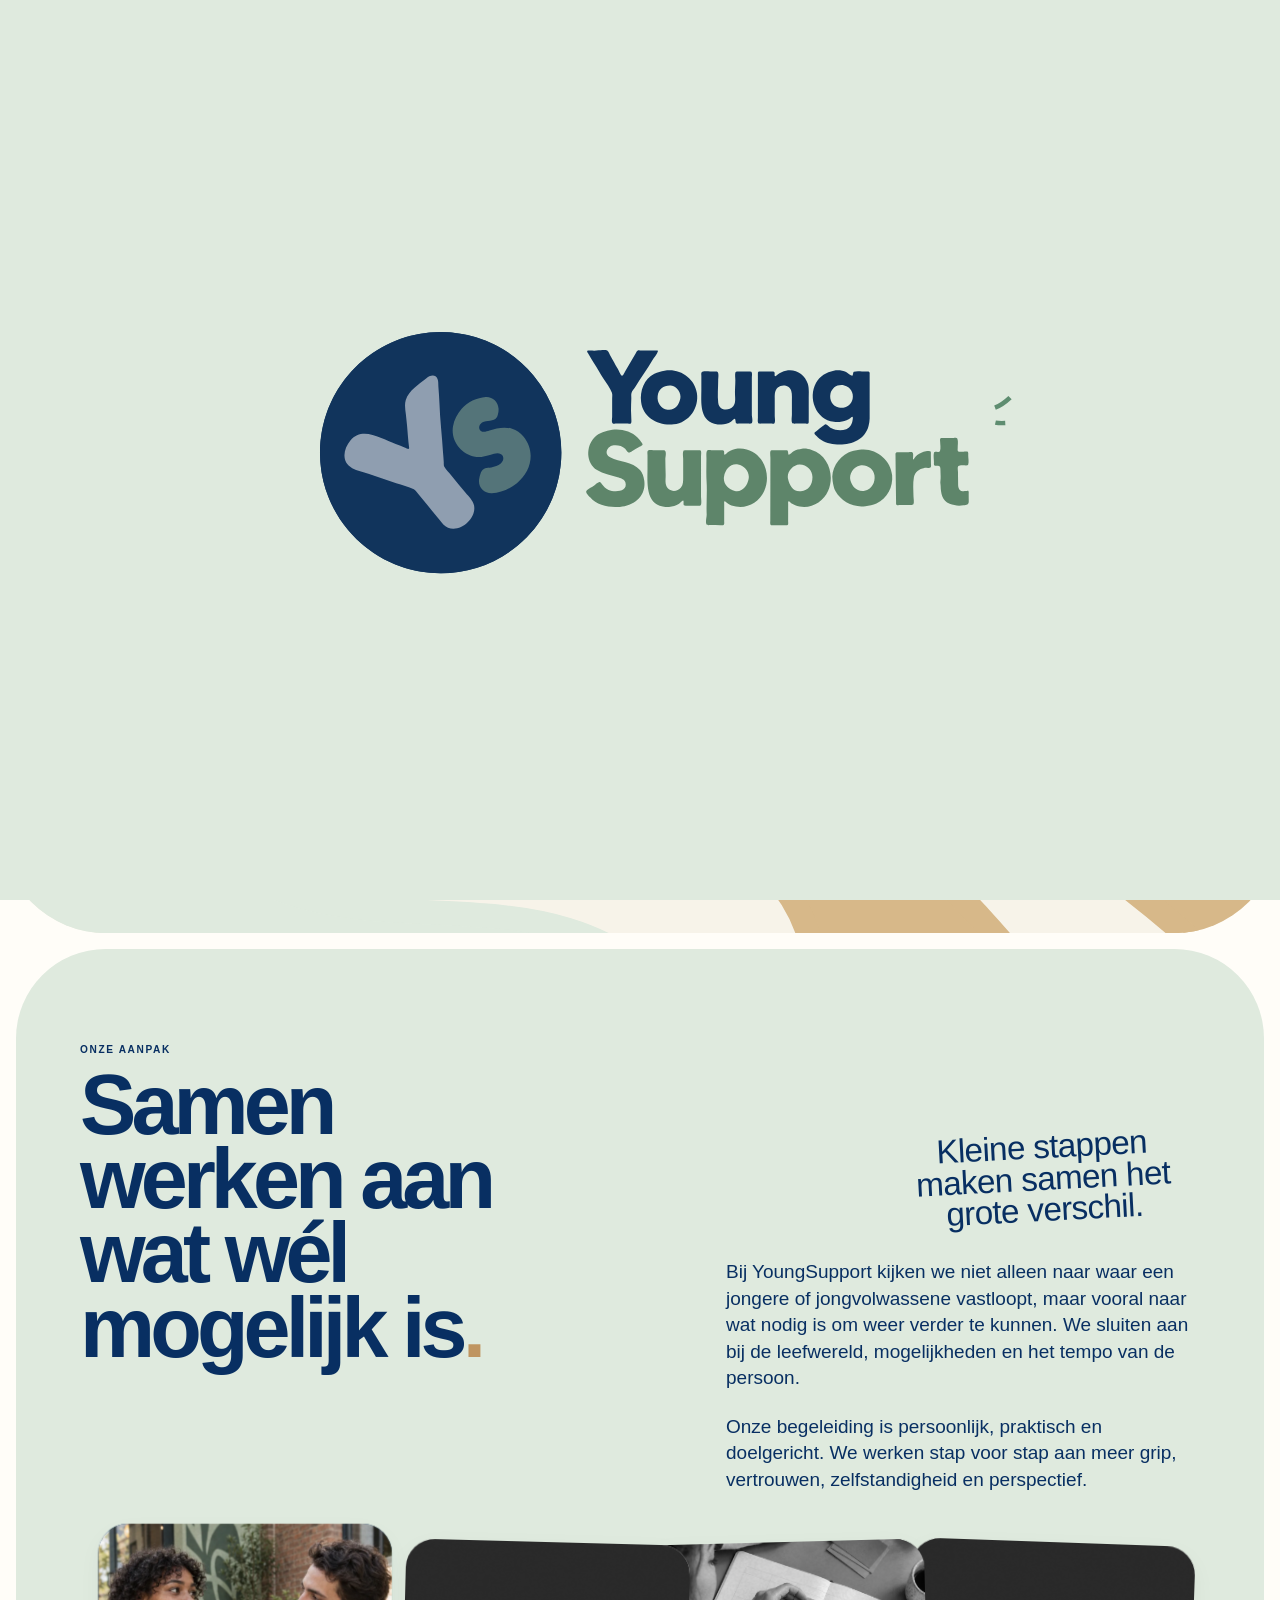
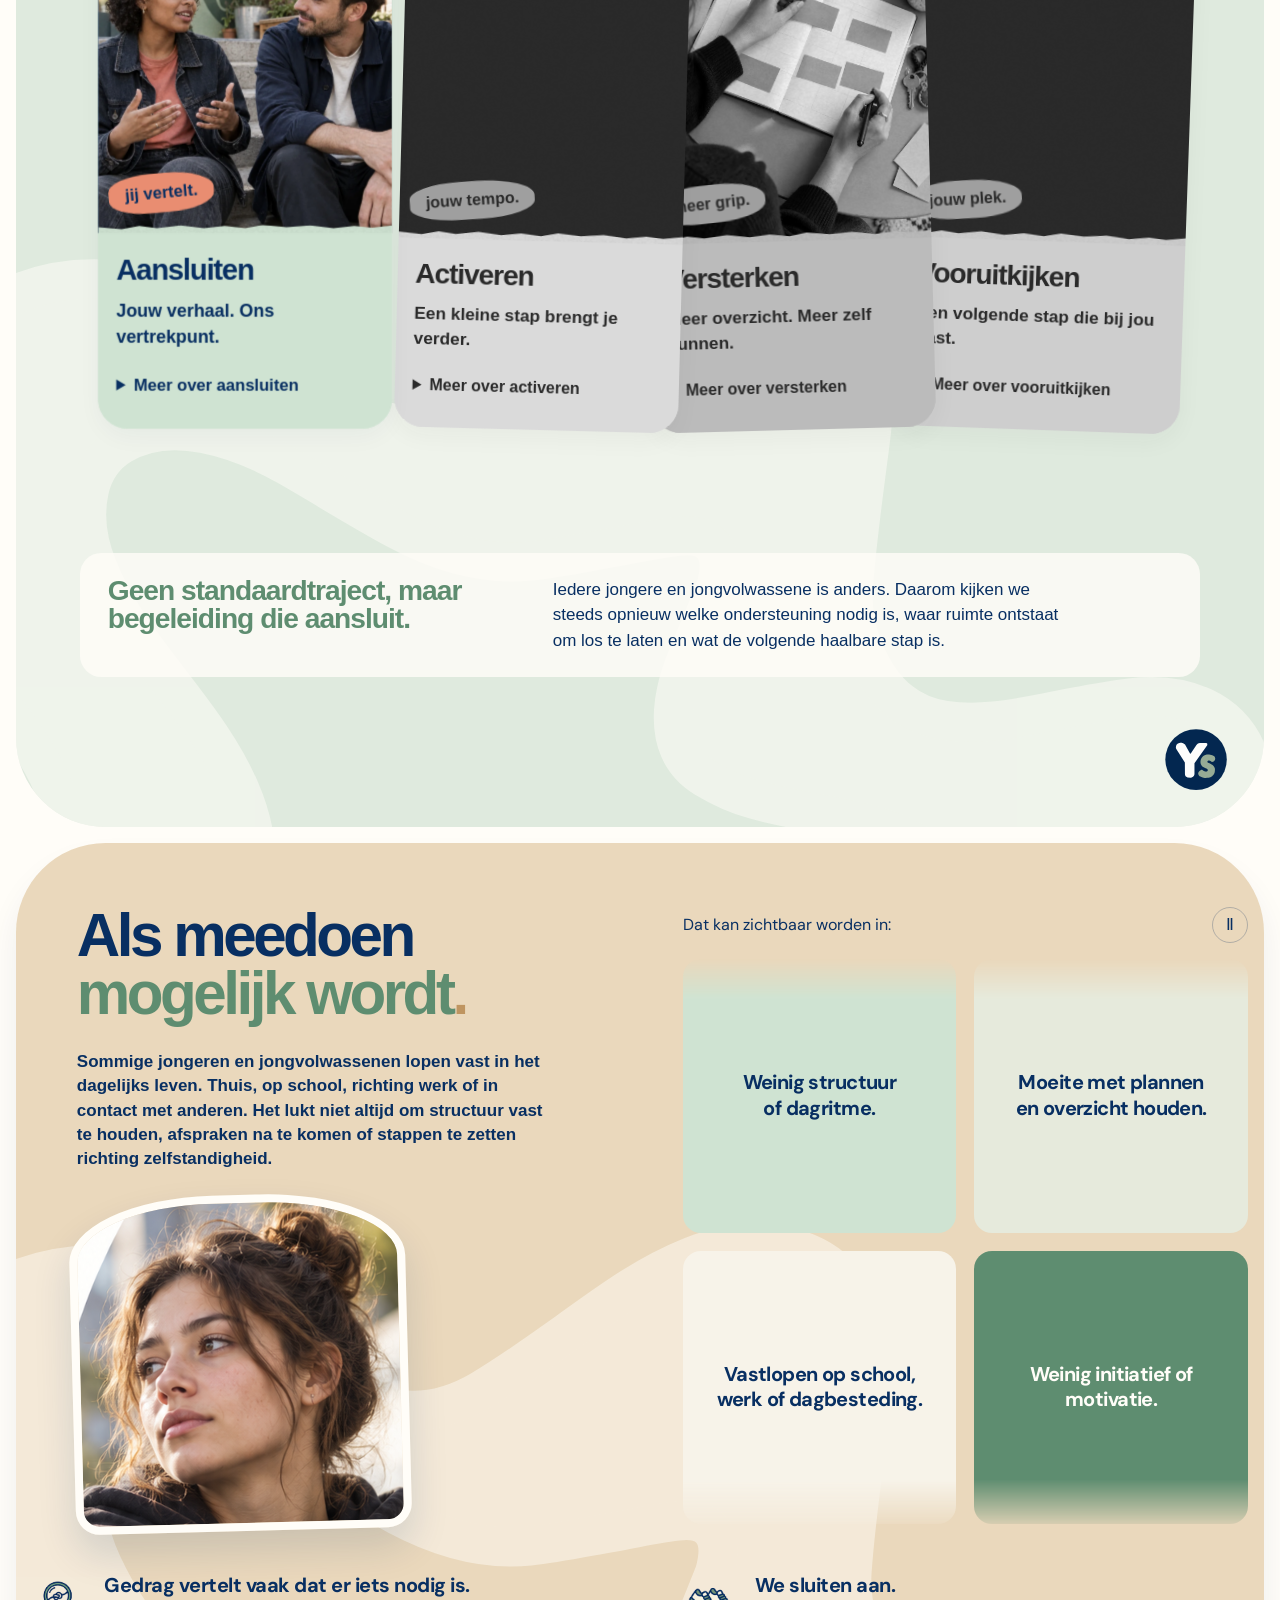
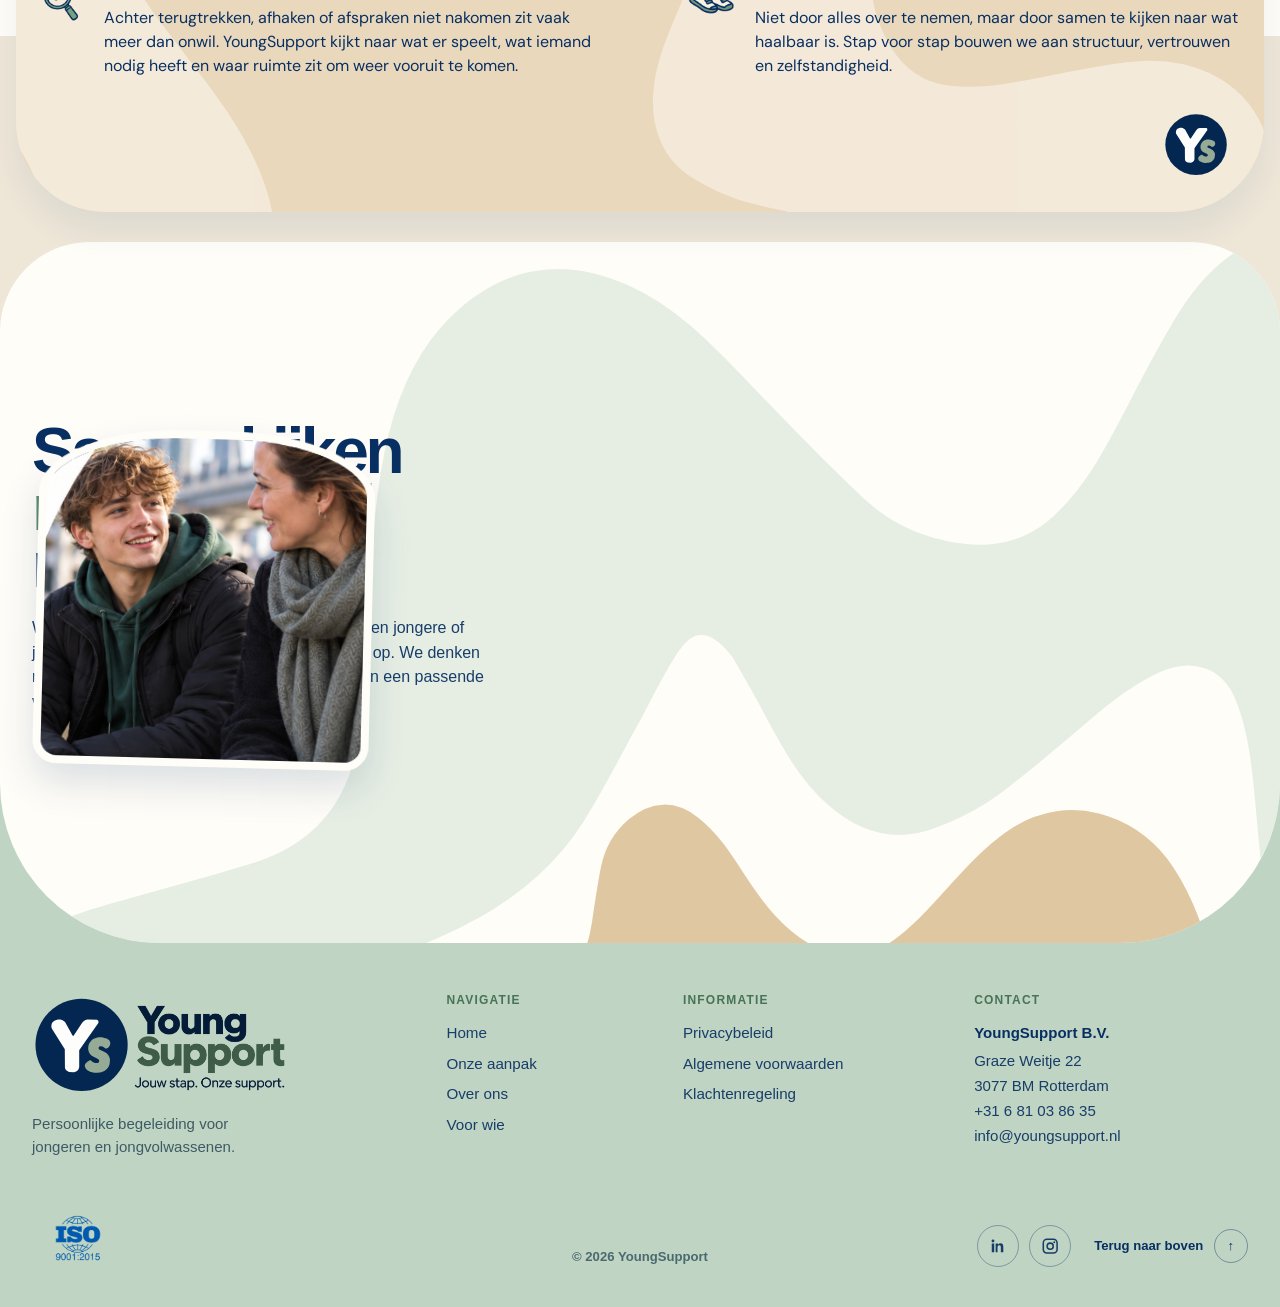
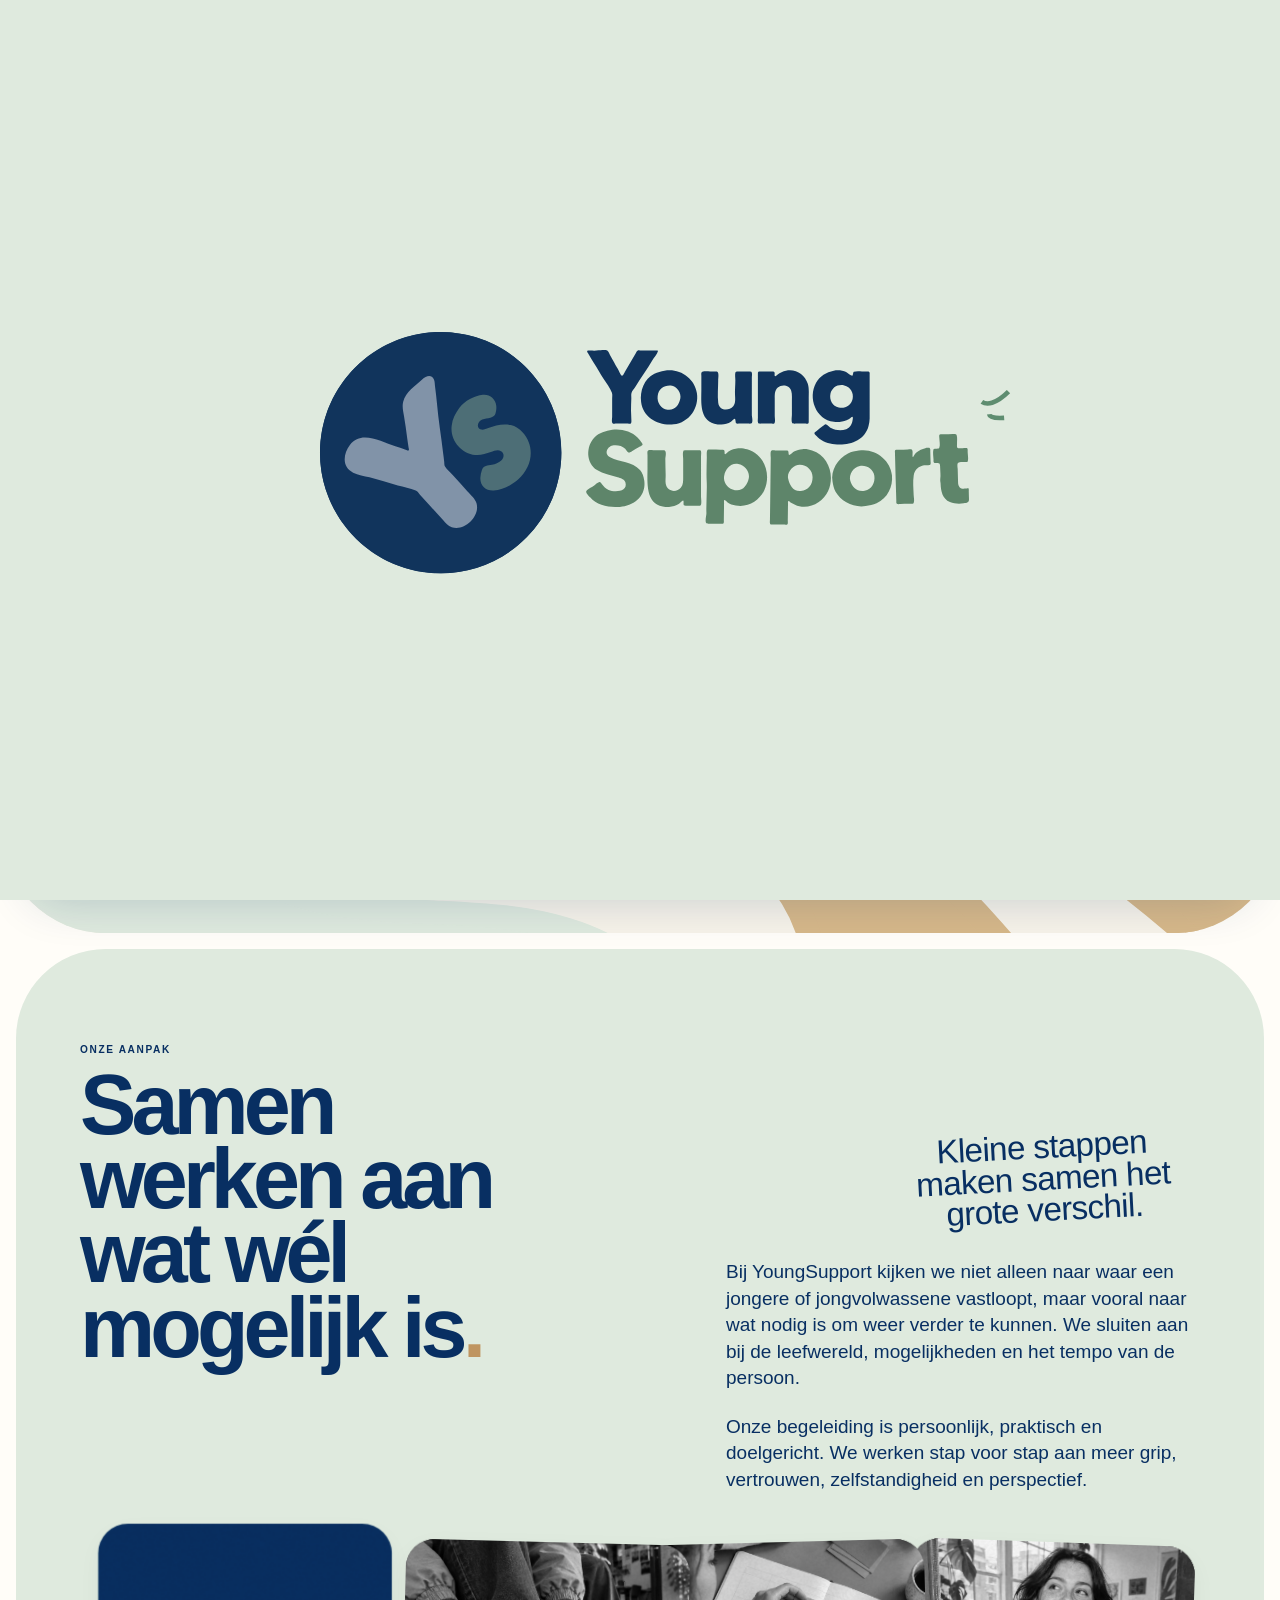
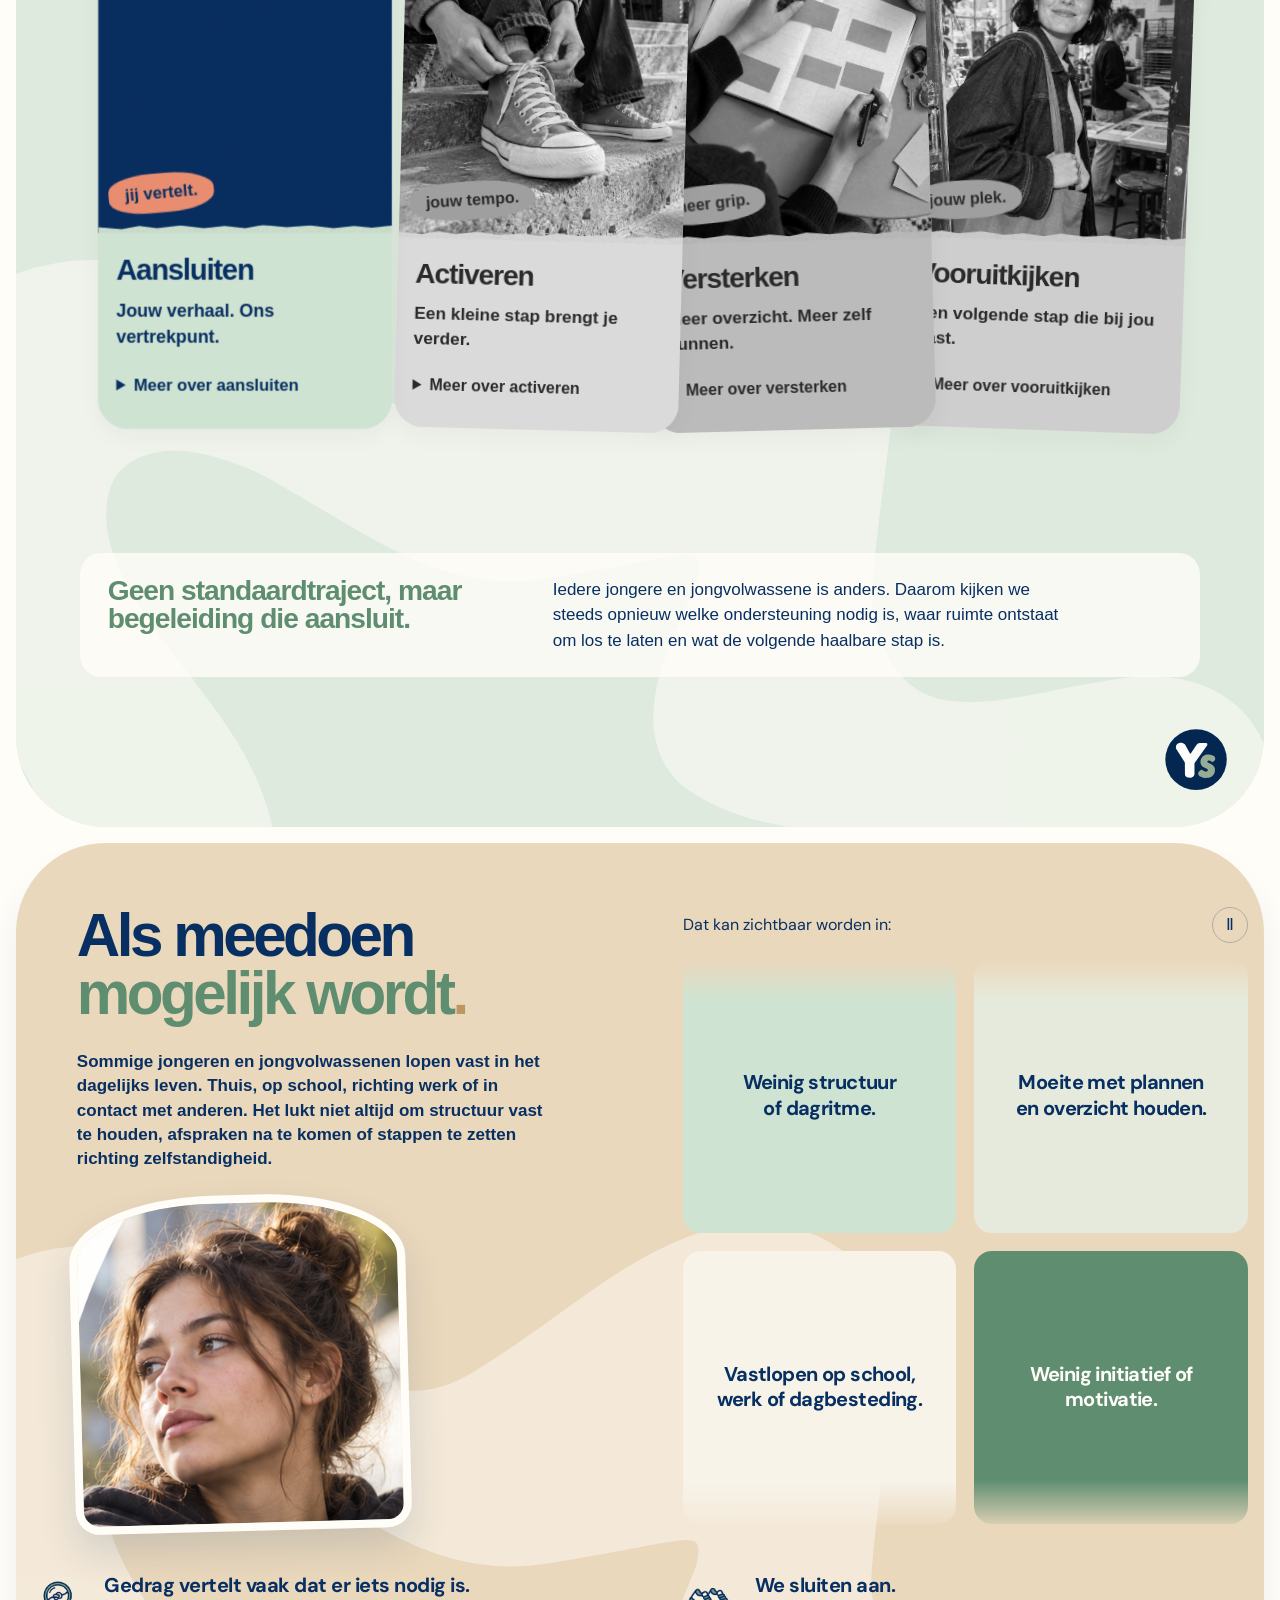
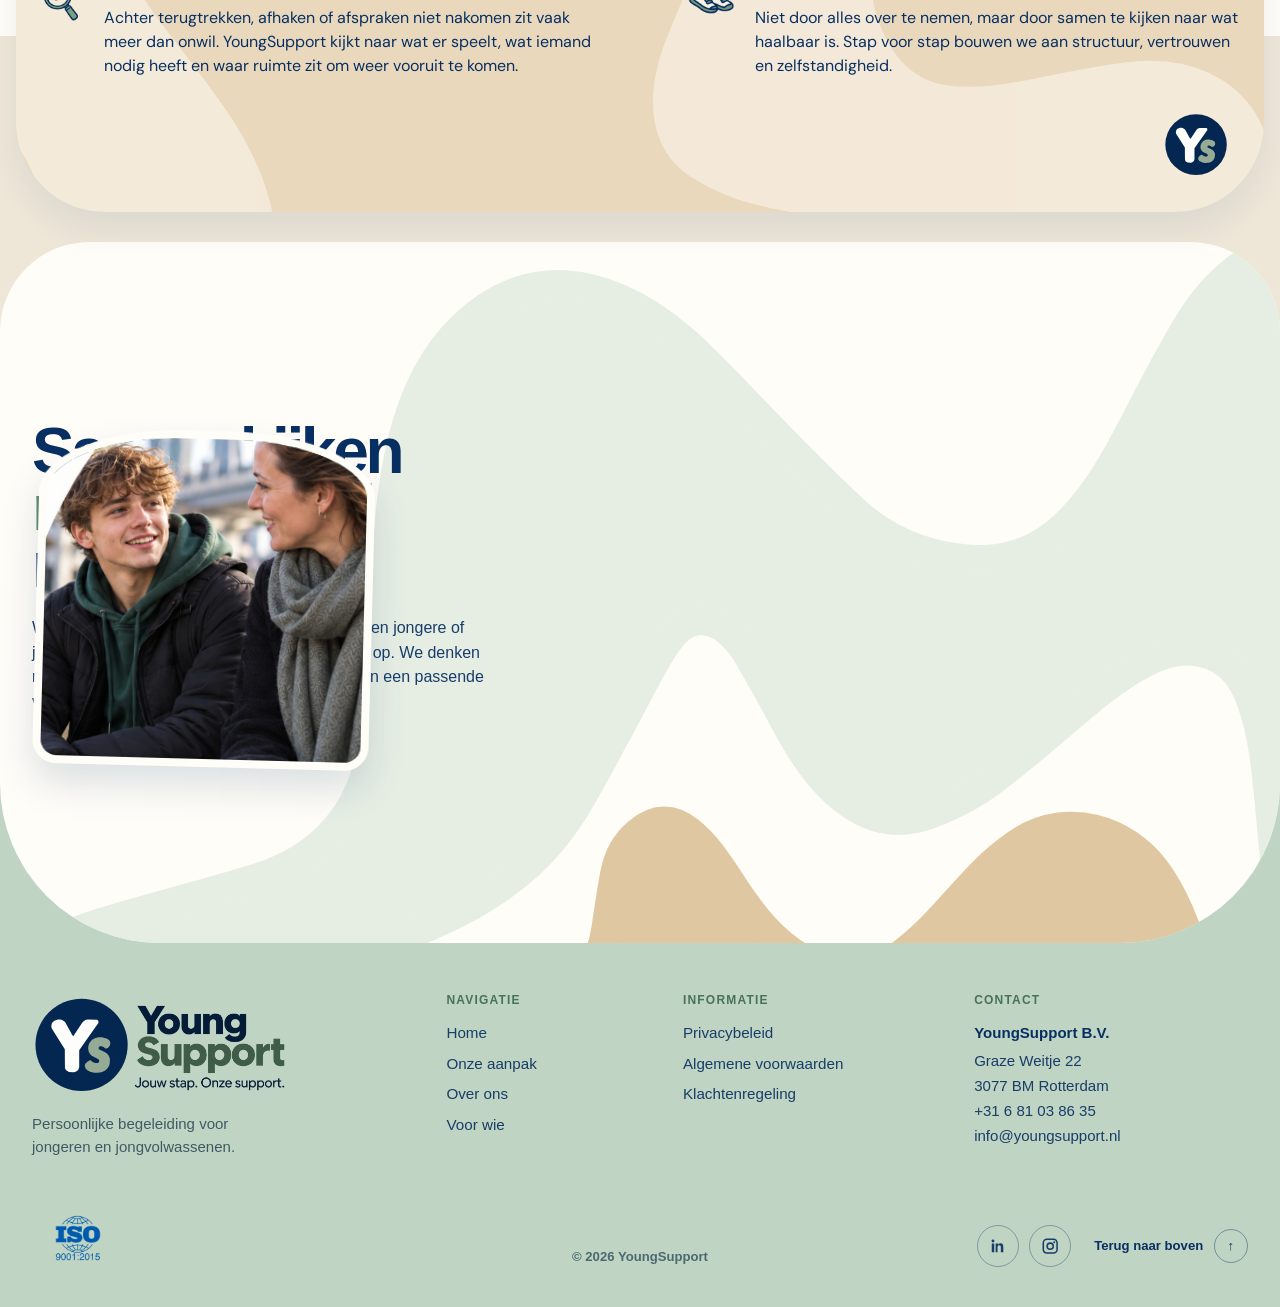
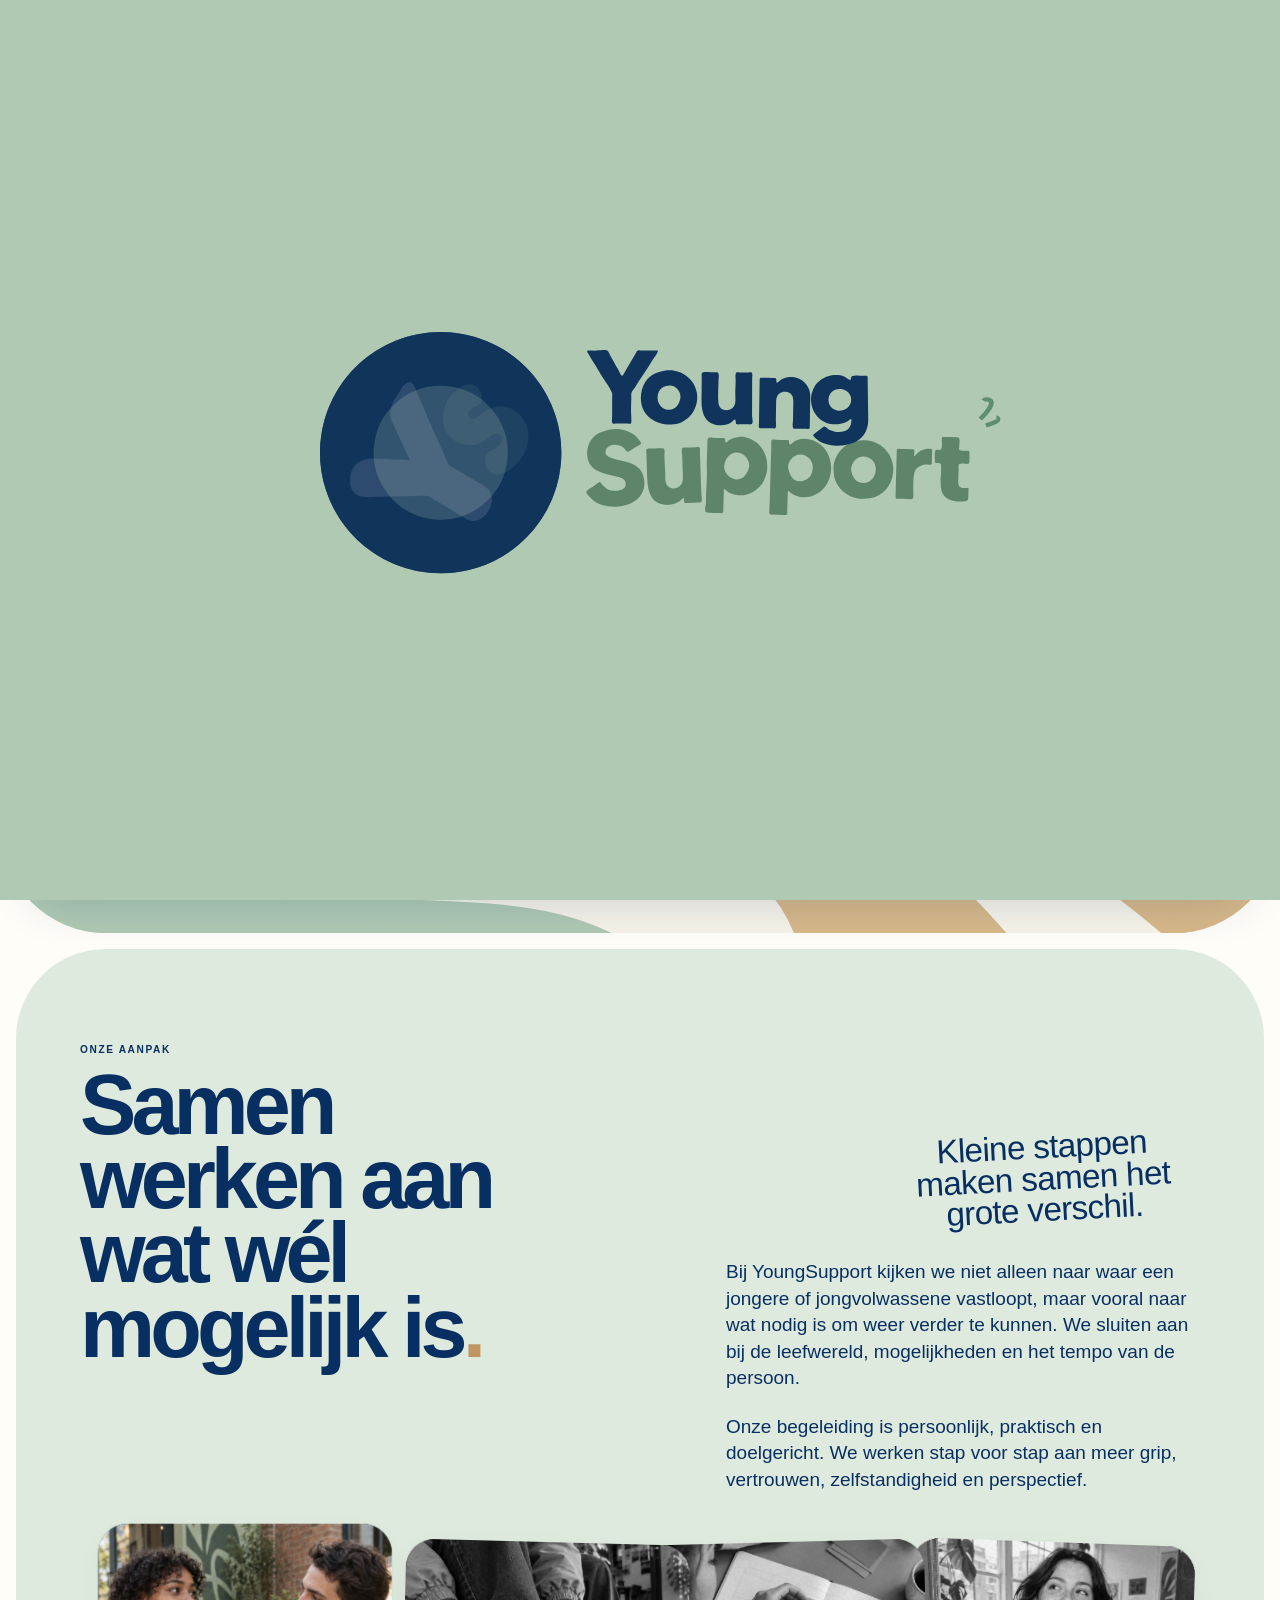
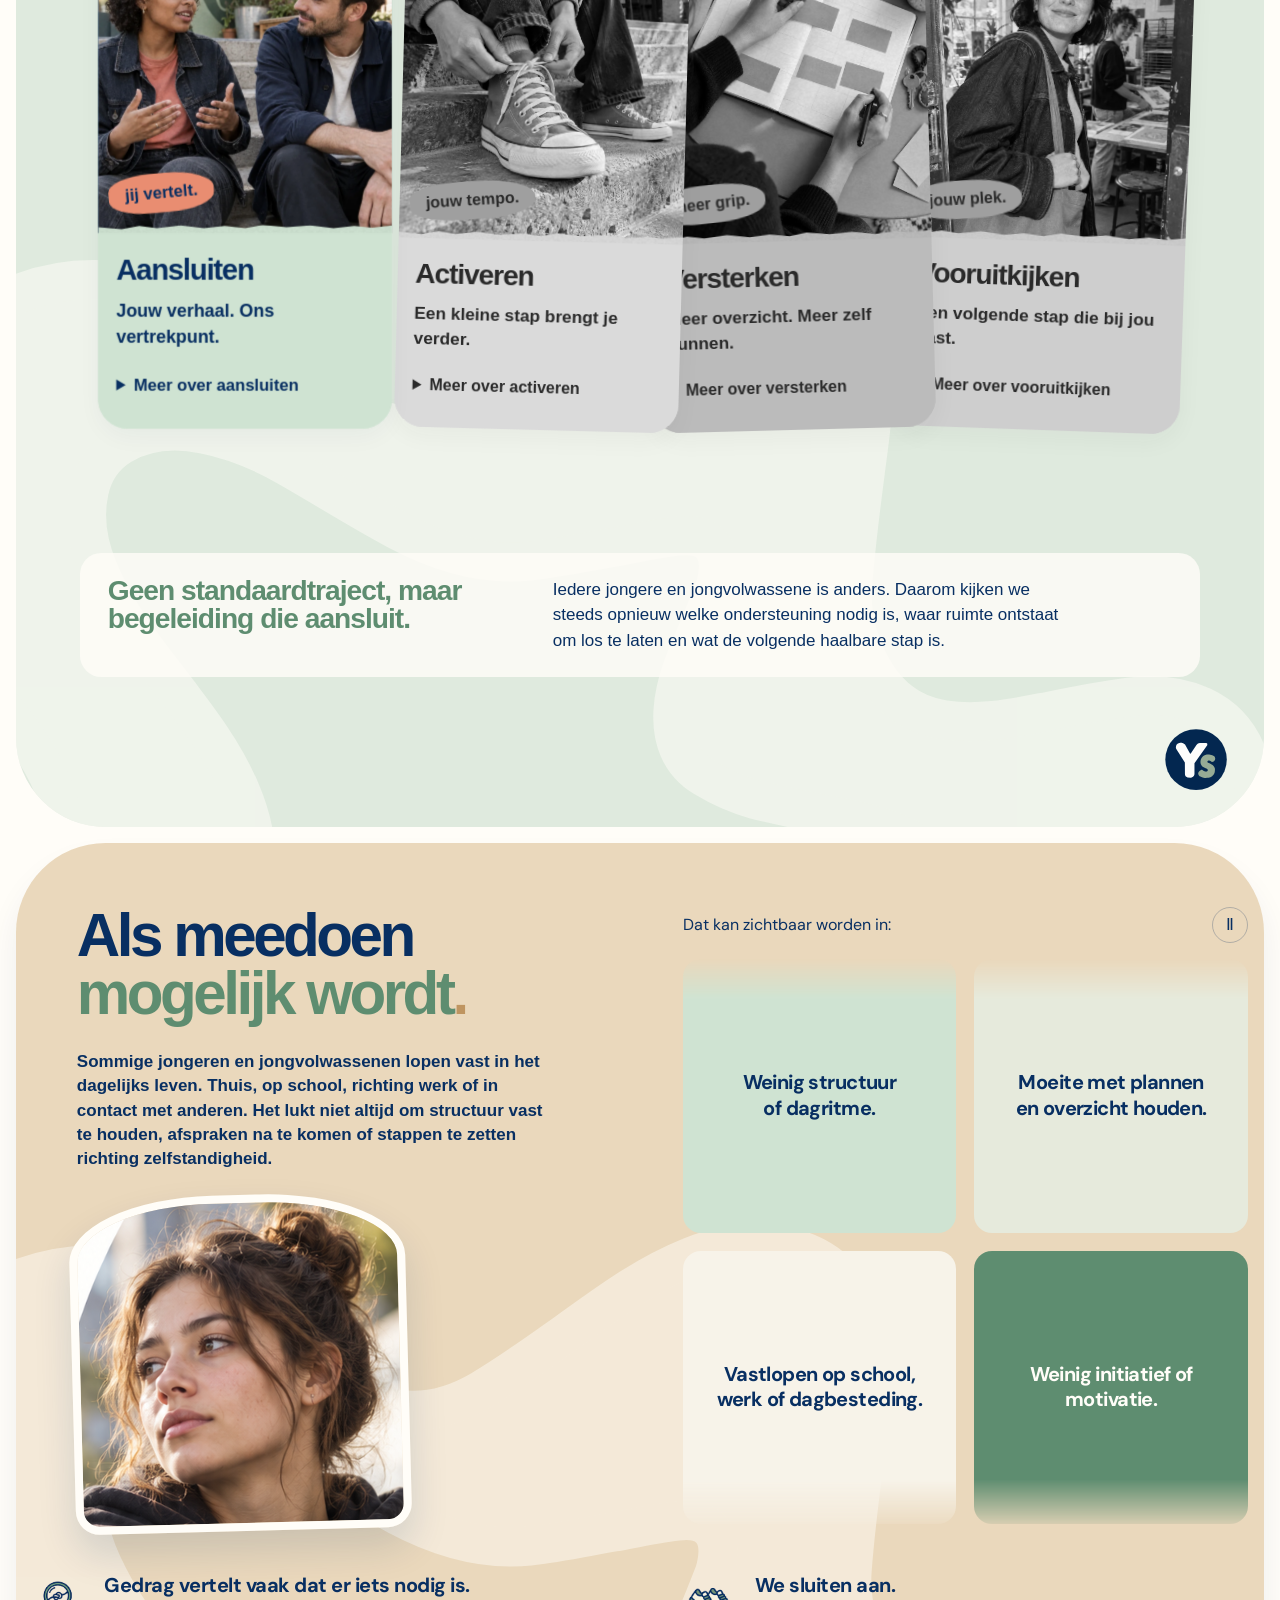
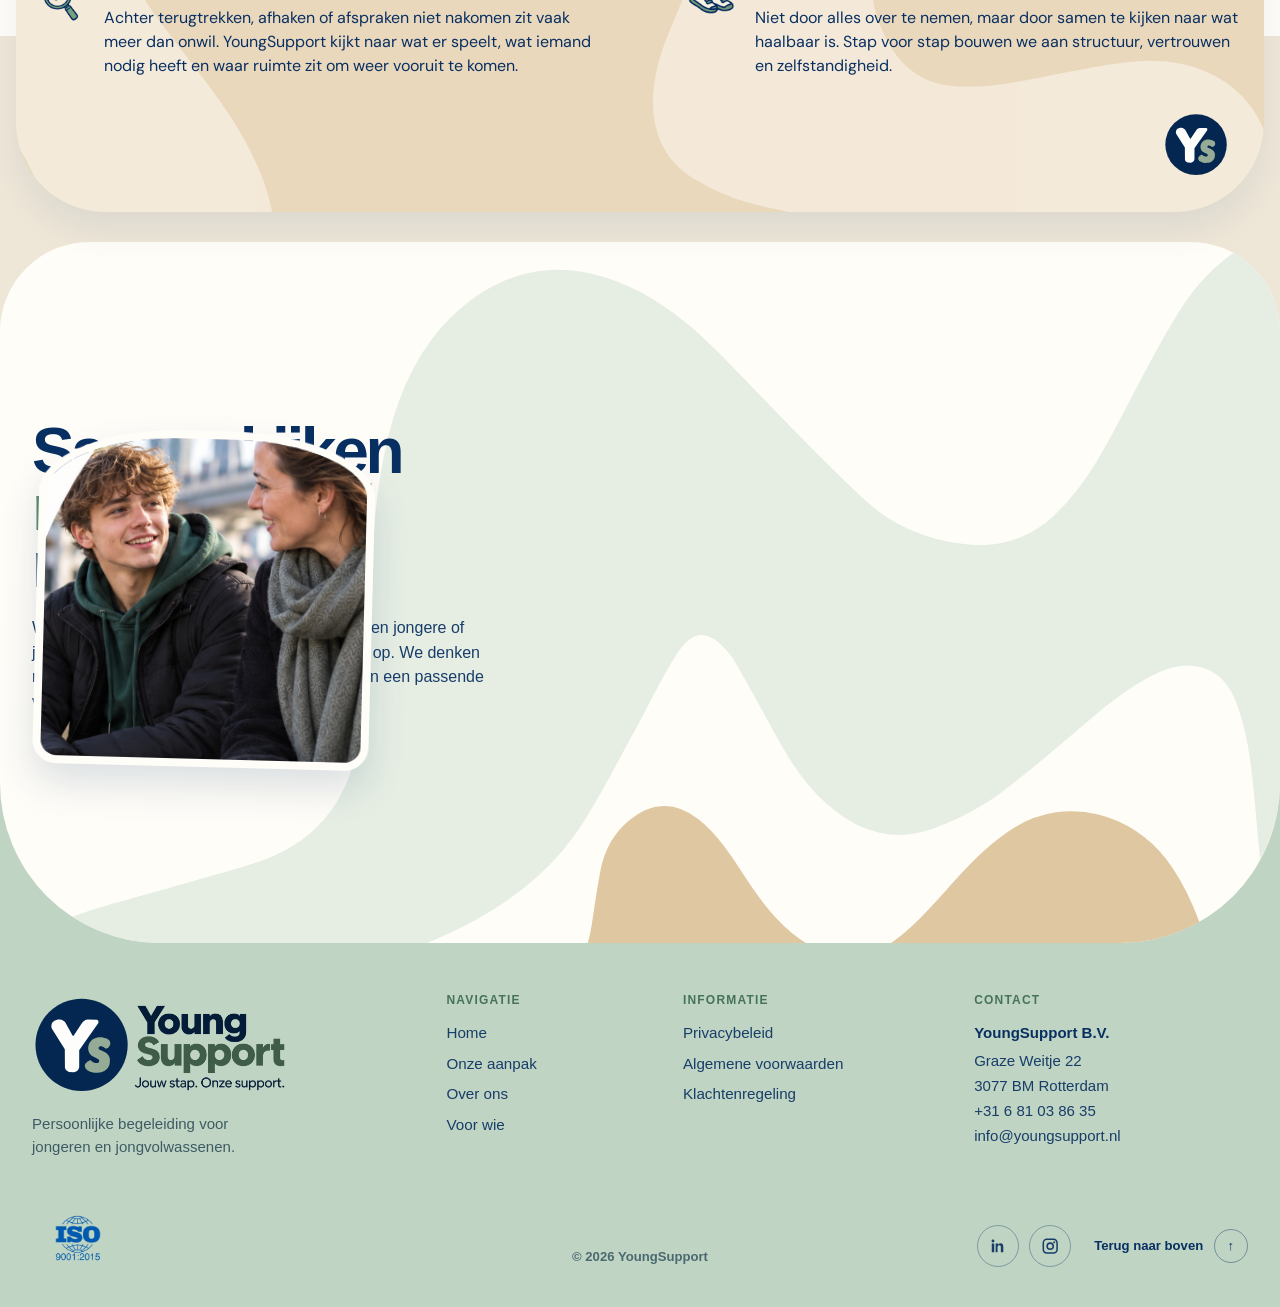
